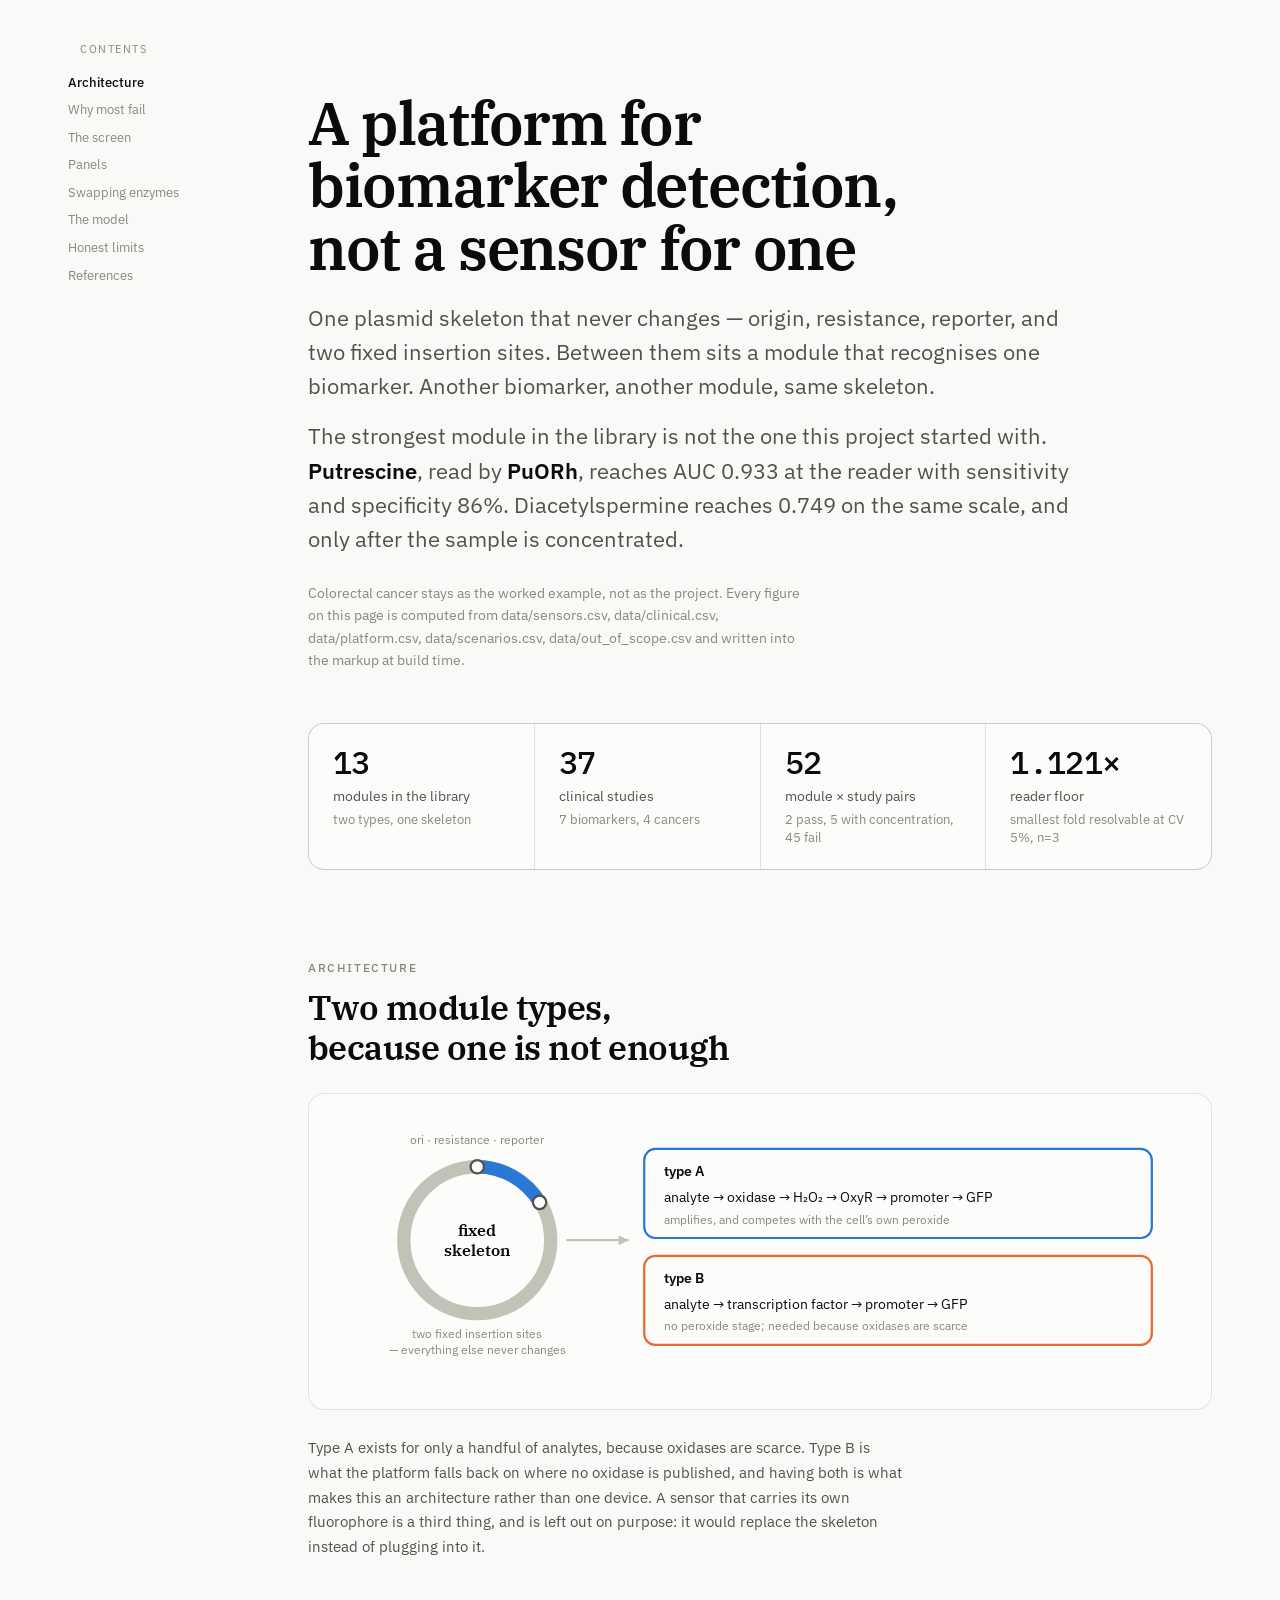
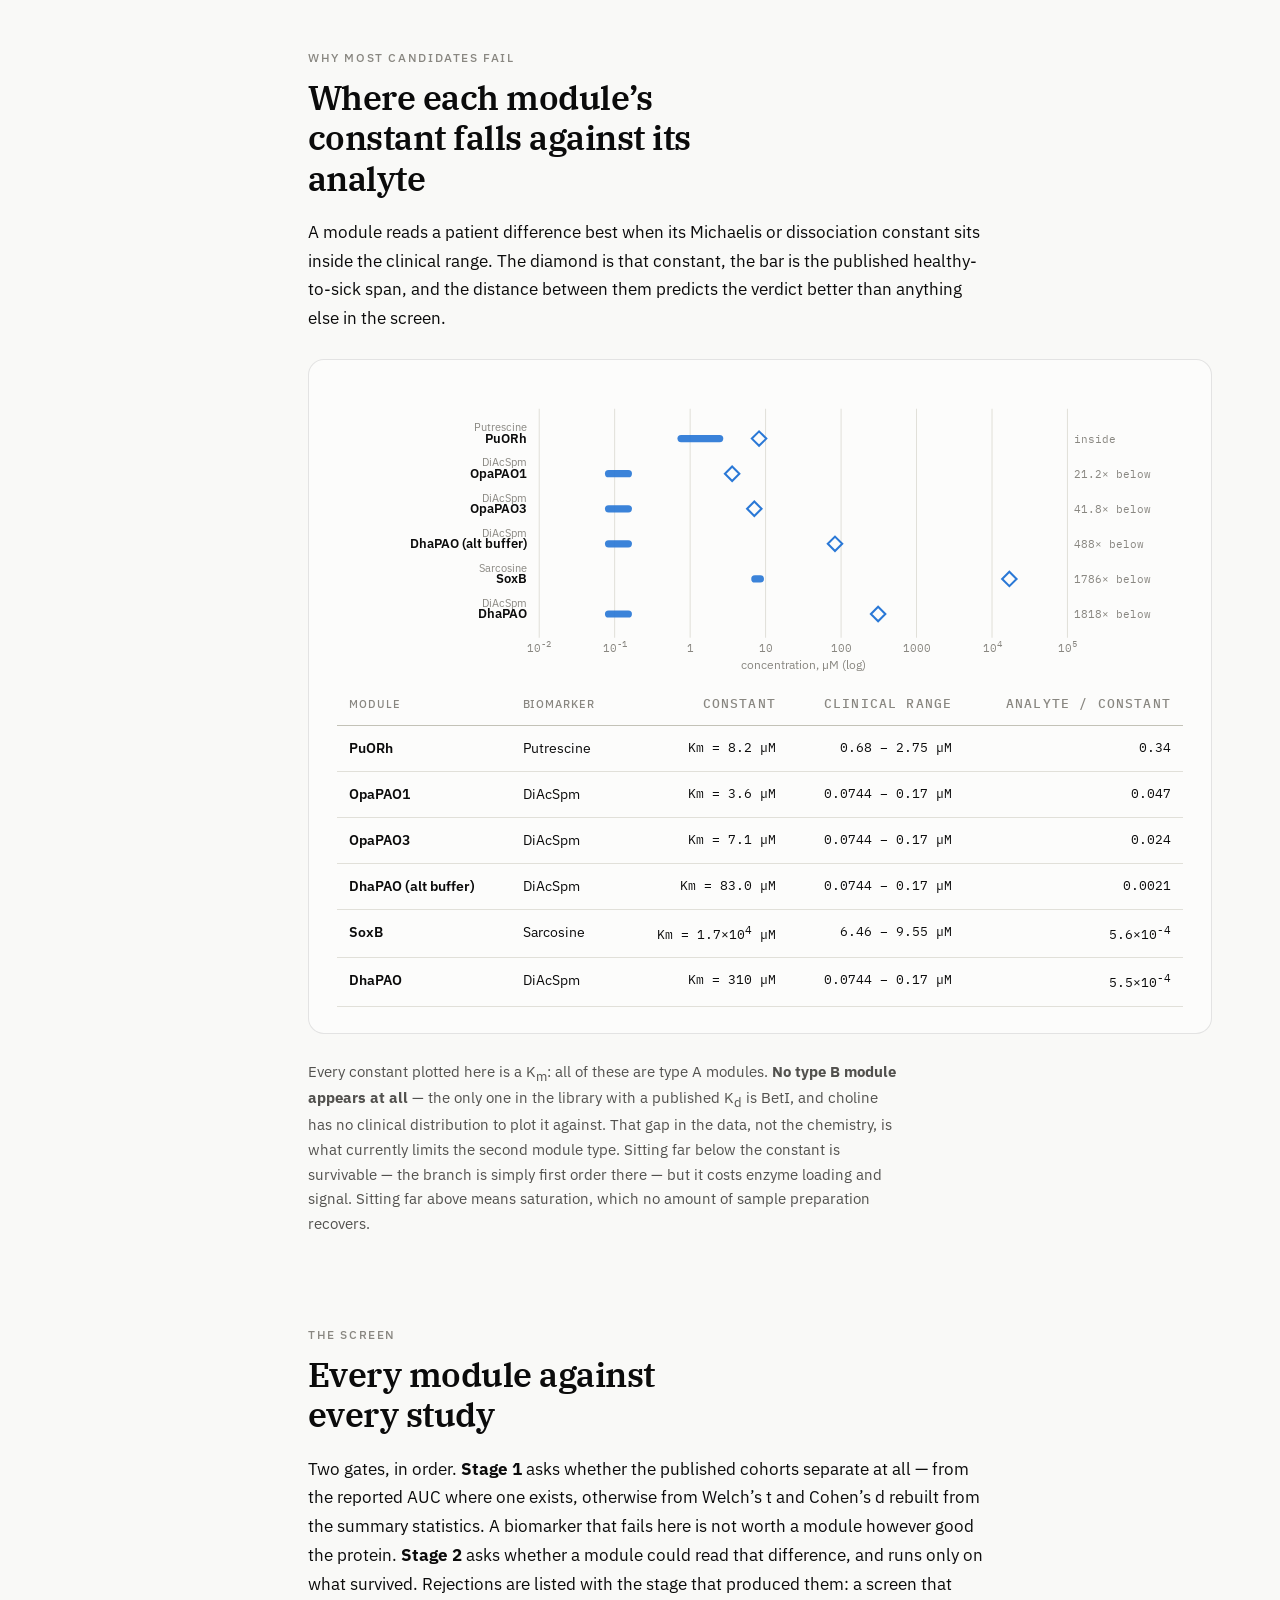
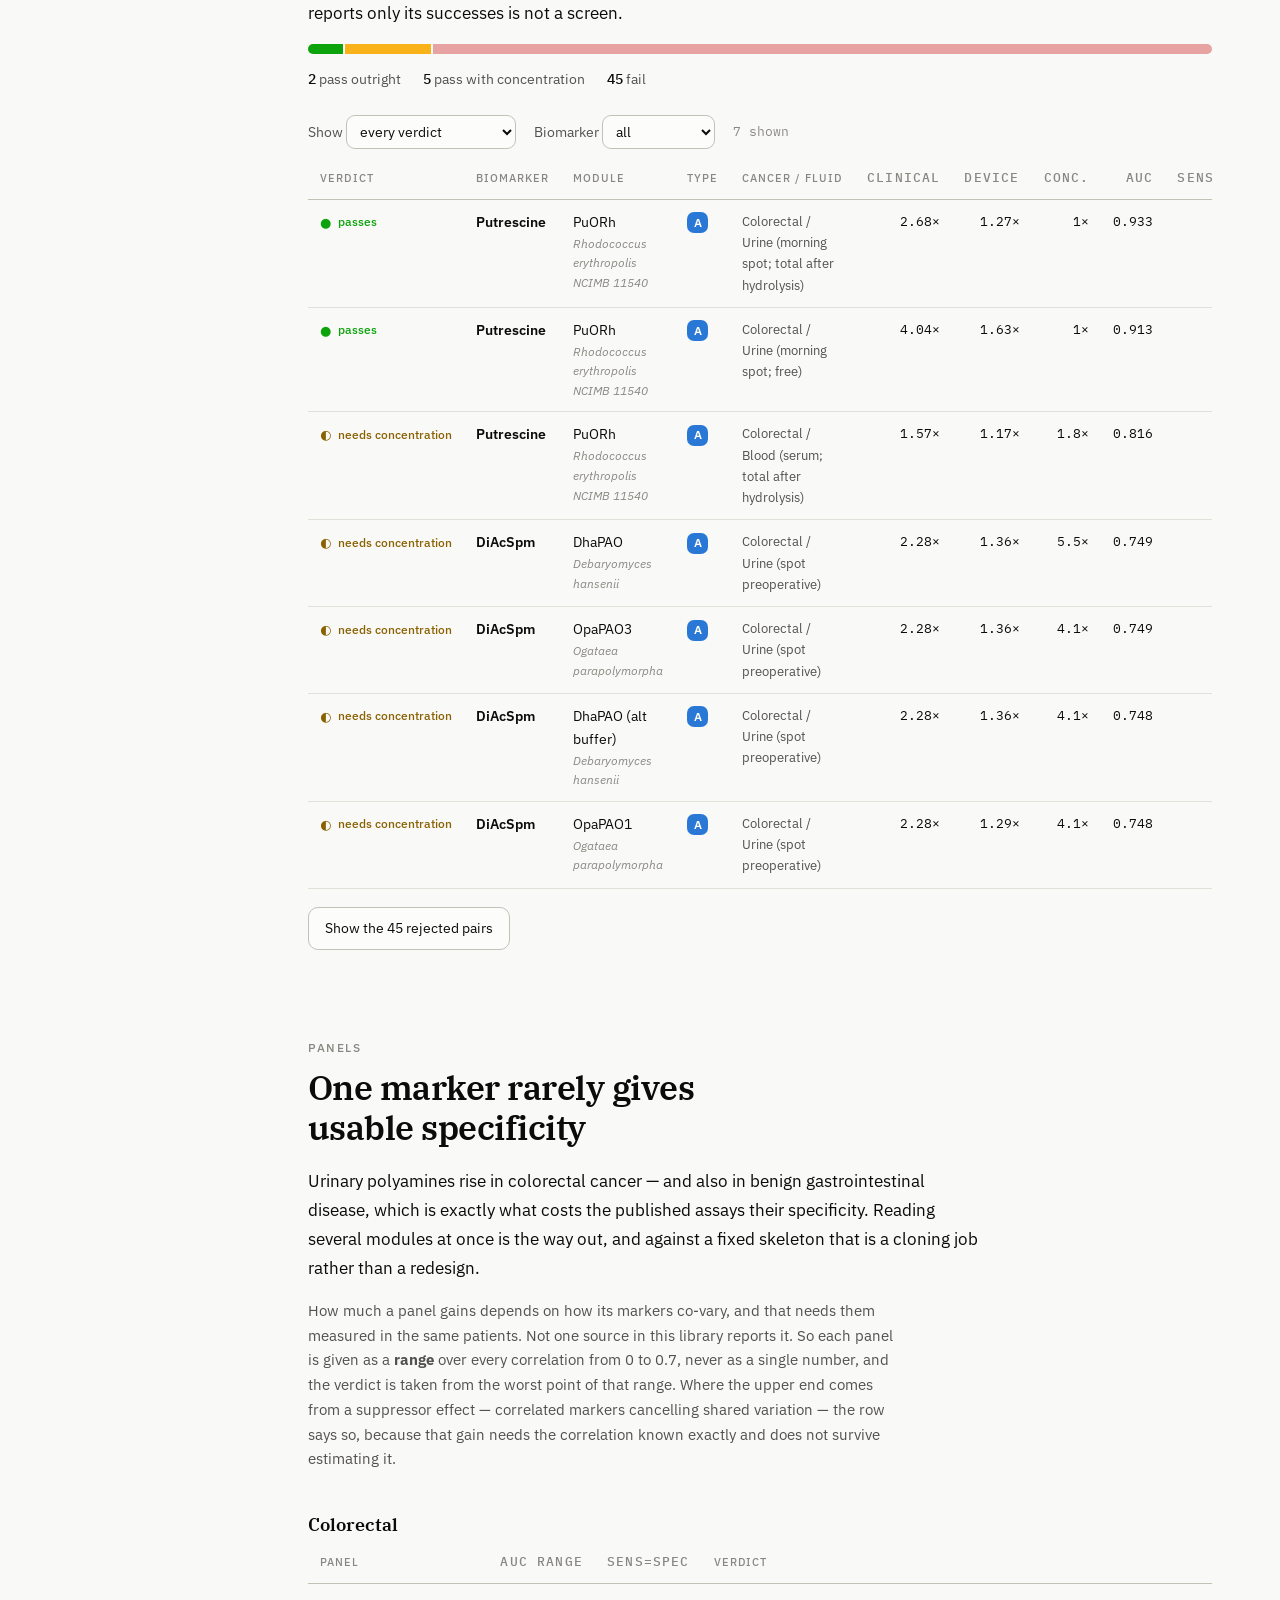
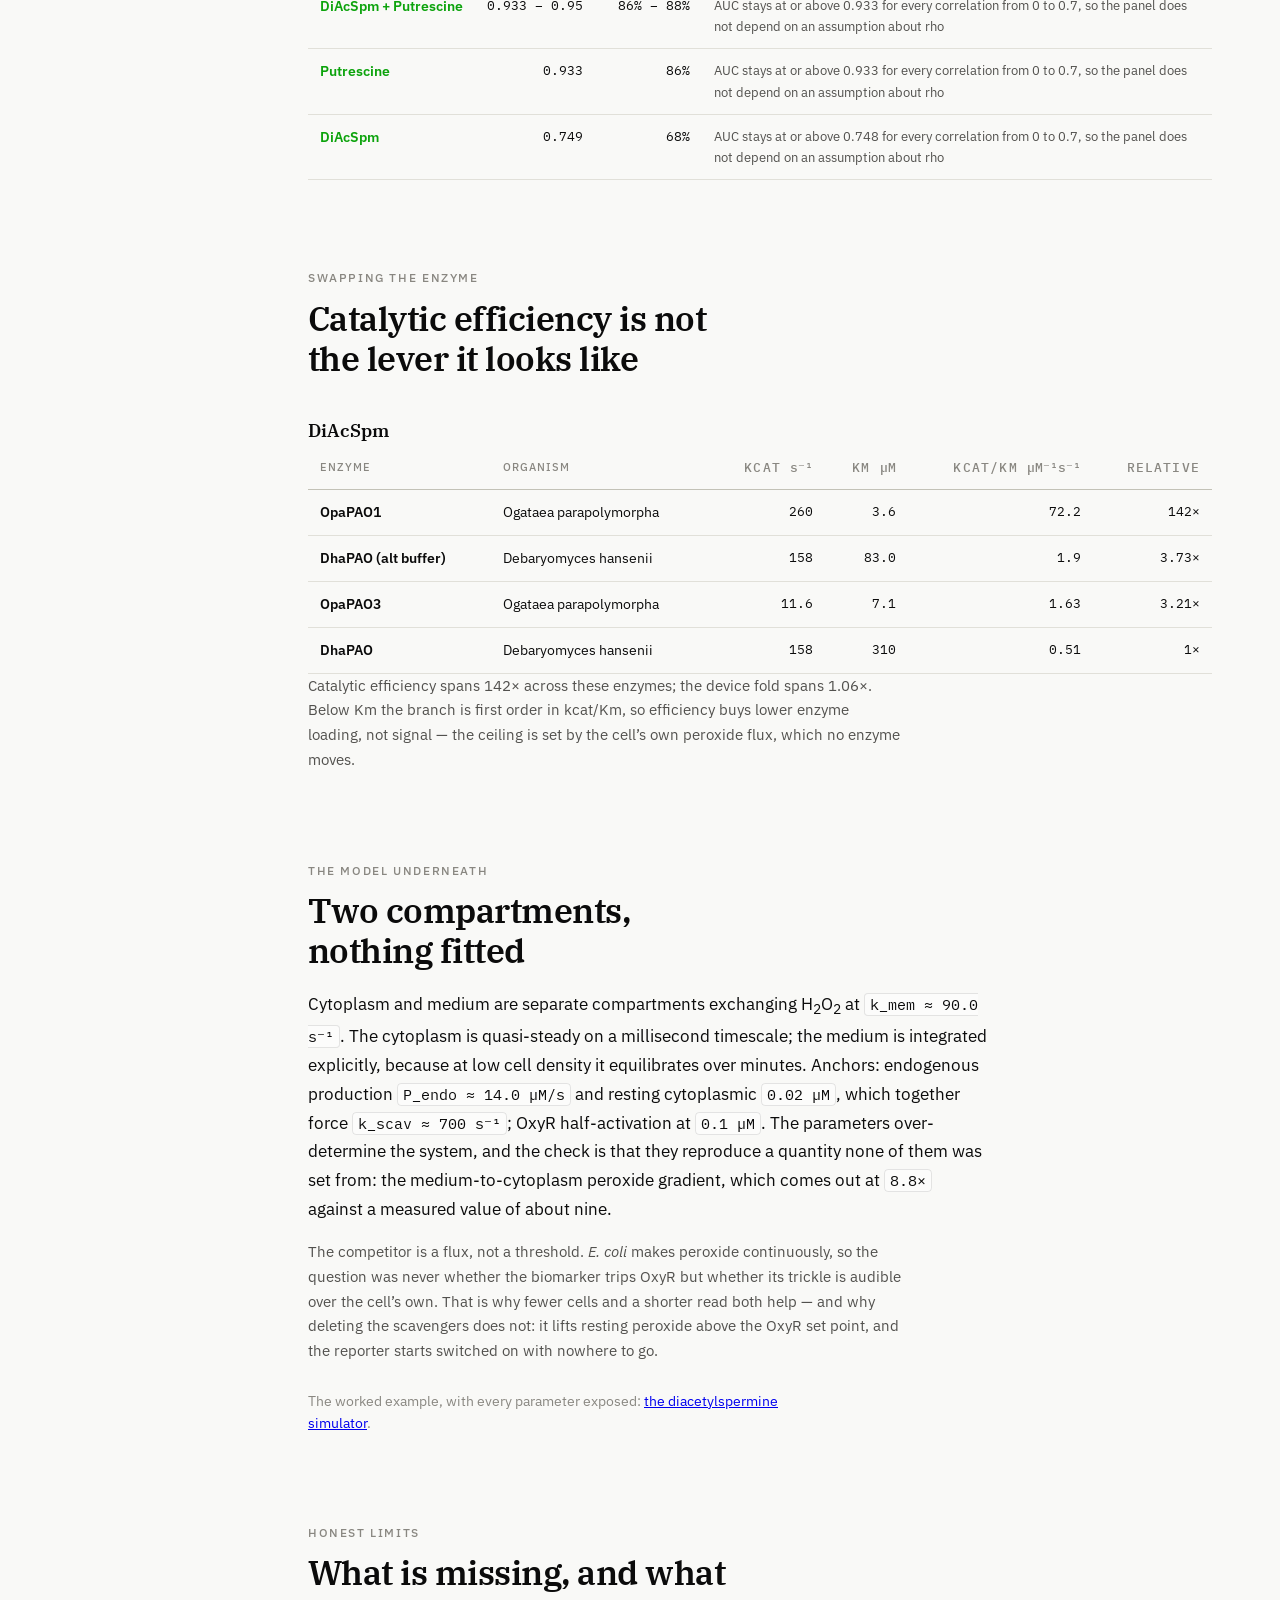
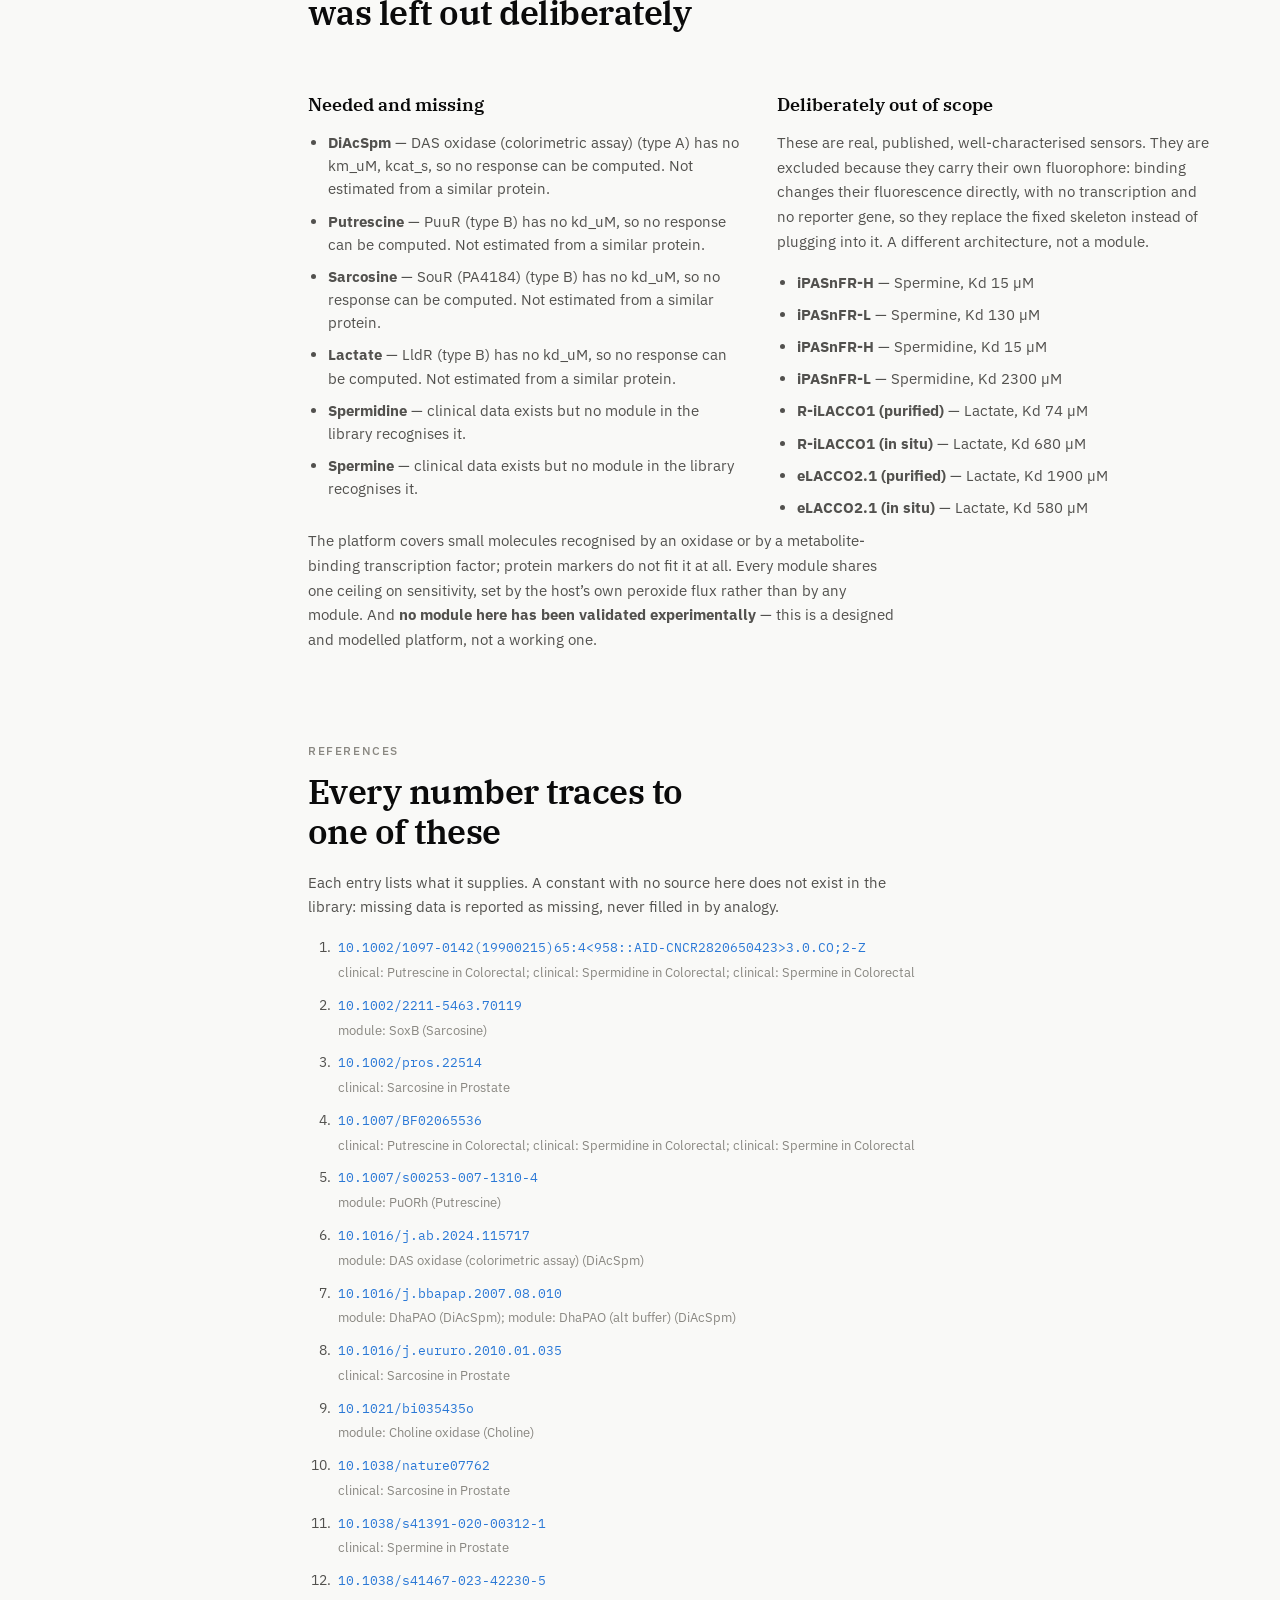
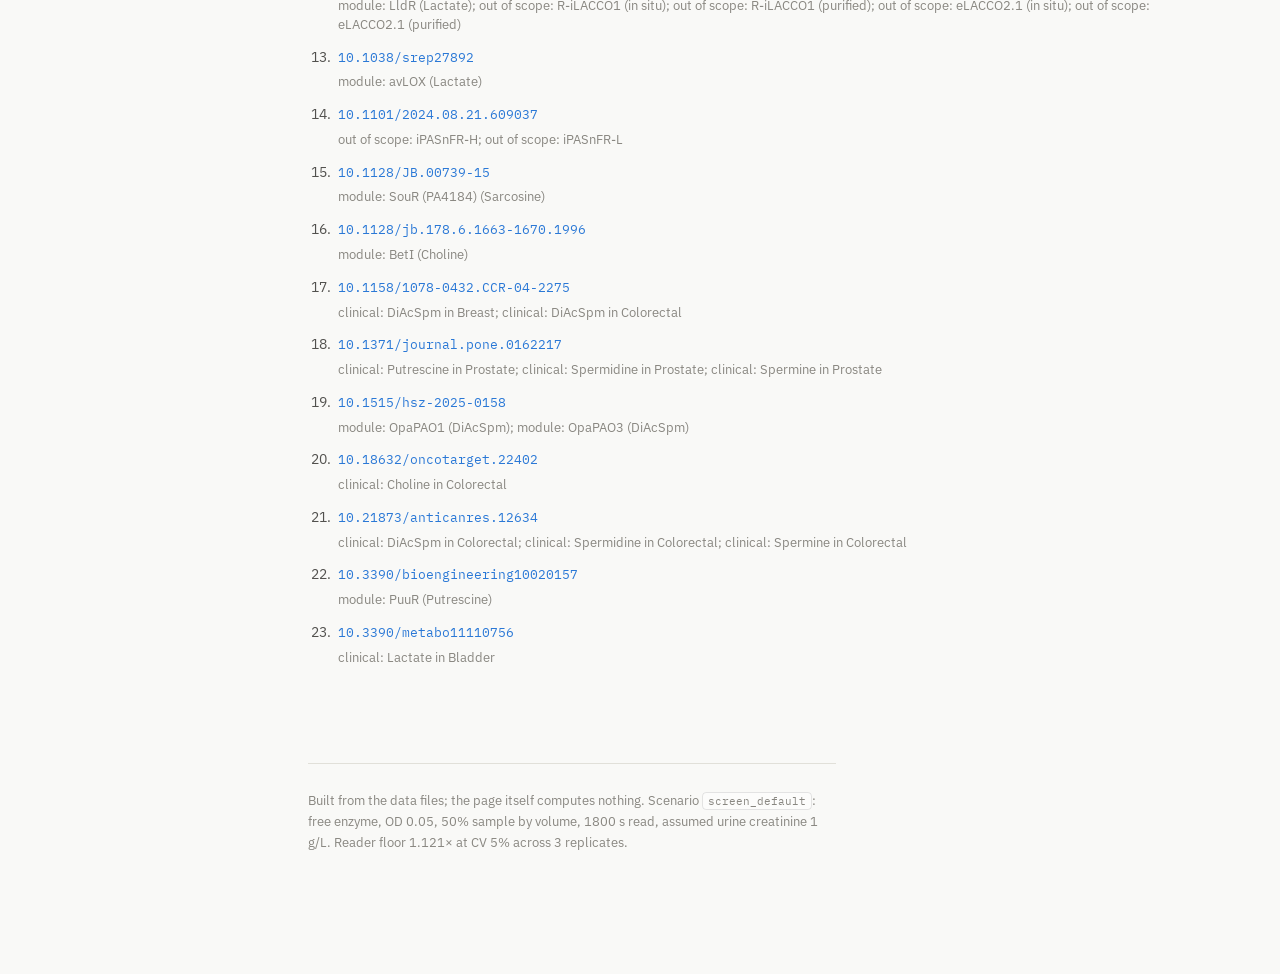
==== index.html @ 40f1d955 "Editorial redesign: contents rail, folded rejections, Plex throughout The page was 15000px tall and " ====
<!DOCTYPE html>
<html lang="en">
<head>
<meta charset="utf-8">
<meta name="viewport" content="width=device-width, initial-scale=1">
<title>Biosensor module platform</title>
<meta name="description" content="A fixed plasmid skeleton, interchangeable recognition modules, and a model that decides which module is worth building. Screens a library of biomarkers against published clinical distributions and measured enzyme kinetics.">
<meta name="color-scheme" content="light dark">
<link rel="icon" href="data:image/svg+xml,<svg xmlns='http://www.w3.org/2000/svg' viewBox='0 0 100 100'><text y='.9em' font-size='90'>&#129516;</text></svg>">
<link rel="preconnect" href="https://fonts.googleapis.com">
<link rel="preconnect" href="https://fonts.gstatic.com" crossorigin>
<link rel="stylesheet" href="https://fonts.googleapis.com/css2?family=IBM+Plex+Mono:wght@400;500&family=IBM+Plex+Sans:wght@400;500;600&family=IBM+Plex+Serif:wght@500;600&display=swap">
<style>:root{
  --sans: "IBM Plex Sans", system-ui, -apple-system, "Segoe UI", sans-serif;
  --serif: "IBM Plex Serif", Georgia, "Times New Roman", serif;
  --mono: "IBM Plex Mono", ui-monospace, "SF Mono", Menlo, monospace;
  --surface-1: #fcfcfb;
  --plane: #f9f9f7;
  --ink-1: #0b0b0b;
  --ink-2: #52514e;
  --ink-3: #898781;
  --grid: #e1e0d9;
  --axis: #c3c2b7;
  --ring: rgba(11,11,11,.10);
  --series-a: #2a78d6;
  --series-b: #eb6834;
  --good: #0ca30c;
  --warning: #fab219;
  --critical: #d03b3b;
}
@media (prefers-color-scheme:dark){:root:not([data-theme="light"]){
  --surface-1: #1a1a19;
  --plane: #0d0d0d;
  --ink-1: #ffffff;
  --ink-2: #c3c2b7;
  --ink-3: #898781;
  --grid: #2c2c2a;
  --axis: #383835;
  --ring: rgba(255,255,255,.10);
  --series-a: #3987e5;
  --series-b: #d95926;
  --good: #0ca30c;
  --warning: #fab219;
  --critical: #d03b3b;
}}
:root[data-theme="dark"]{
  --surface-1: #1a1a19;
  --plane: #0d0d0d;
  --ink-1: #ffffff;
  --ink-2: #c3c2b7;
  --ink-3: #898781;
  --grid: #2c2c2a;
  --axis: #383835;
  --ring: rgba(255,255,255,.10);
  --series-a: #3987e5;
  --series-b: #d95926;
  --good: #0ca30c;
  --warning: #fab219;
  --critical: #d03b3b;
}

*{box-sizing:border-box}
html{color-scheme:light dark;scroll-behavior:smooth}
body{margin:0;background:var(--plane);color:var(--ink-1);
     font:17px/1.7 var(--sans);-webkit-text-size-adjust:100%}
.shell{max-width:1200px;margin:0 auto;padding:0 28px 120px;
       display:grid;grid-template-columns:184px minmax(0,1fr);gap:0 56px}

.rail{grid-column:1;position:sticky;top:0;align-self:start;
      padding:40px 0;max-height:100vh;overflow-y:auto}
.rail ol{list-style:none;margin:0;padding:0}
.rail a{display:block;padding:5px 0 5px 12px;margin-left:-14px;
        color:var(--ink-3);text-decoration:none;font-size:13px;line-height:1.35;
        border-left:2px solid transparent;transition:color .15s,border-color .15s}
.rail a:hover{color:var(--ink-1)}
.rail a.on{color:var(--ink-1);border-left-color:var(--series-a);font-weight:500}
.railhead{font-size:11px;letter-spacing:.14em;text-transform:uppercase;
          color:var(--ink-3);padding-left:12px;margin:0 0 10px}
.col{grid-column:2;min-width:0}
.prose{max-width:68ch}

header{padding:92px 0 8px}
h1{font-family:var(--serif);font-weight:600;font-size:clamp(38px,5.6vw,60px);
   line-height:1.04;margin:0 0 22px;letter-spacing:-.022em;max-width:17ch}
.lede{font-size:clamp(19px,2.1vw,22px);line-height:1.55;color:var(--ink-2);
      margin:0 0 16px;max-width:60ch}
.lede b{color:var(--ink-1);font-weight:600}
.sub{color:var(--ink-3);font-size:14px;line-height:1.6;margin:26px 0 0;max-width:62ch}
section{margin:88px 0 0;scroll-margin-top:28px}
h2{font-size:11.5px;letter-spacing:.14em;text-transform:uppercase;
   color:var(--ink-3);margin:0 0 10px;font-weight:500}
.h2sub{font-family:var(--serif);font-weight:600;font-size:clamp(25px,3.1vw,34px);
       line-height:1.18;margin:0 0 20px;letter-spacing:-.015em;max-width:22ch}
h3{font-family:var(--serif);font-weight:600;font-size:18px;margin:38px 0 10px}
/* Prose keeps a readable measure; figures, tables and cards do not inherit it
   and run the full column. Without this the body text ran about 990px at 17px,
   which is roughly 110 characters a line - far past where the eye loses the
   return sweep. */
p{margin:0 0 16px}
section>p,header>p{max-width:68ch}
.aside{color:var(--ink-2);font-size:15px;line-height:1.65;max-width:66ch}
.empty{color:var(--ink-3);font-style:italic}
code{font-family:var(--mono);font-size:.86em;background:var(--surface-1);
     border:1px solid var(--ring);border-radius:4px;padding:1px 5px}
.card{background:var(--surface-1);border:1px solid var(--ring);border-radius:16px;
      padding:26px 28px;margin:26px 0}
.figure{margin:30px 0}

.tiles{display:grid;grid-template-columns:repeat(auto-fit,minmax(176px,1fr));
       gap:1px;margin:44px 0 0;background:var(--ring);
       border:1px solid var(--ring);border-radius:16px;overflow:hidden}
.tile{background:var(--surface-1);padding:22px 24px}
.tile-v{font-family:var(--mono);font-size:32px;line-height:1;font-weight:500;
        letter-spacing:-.02em}
.tile-k{font-size:13.5px;color:var(--ink-2);margin-top:9px;line-height:1.4}
.tile-s{font-size:12.5px;color:var(--ink-3);margin-top:4px;line-height:1.45}

.lightbar{display:flex;height:10px;border-radius:5px;overflow:hidden;
          margin:6px 0 14px;gap:2px}
.lightbar span{display:block}
.lightbar .green{background:var(--good)}
.lightbar .yellow{background:var(--warning)}
.lightbar .red{background:var(--critical);opacity:.45}
.lightkey{display:flex;gap:22px;flex-wrap:wrap;font-size:13.5px;
          color:var(--ink-2);margin:0 0 24px}
.lightkey i{font-style:normal;font-family:var(--mono);color:var(--ink-1);
            font-weight:500}

svg.chart,svg.arch{width:100%;height:auto;display:block}
.grid{stroke:var(--grid);stroke-width:1}
.tick,.axis-title,.rowsub,.rownote,.ps,.ms{fill:var(--ink-3);font-size:11px;
      font-family:var(--sans)}
.tick,.rownote{font-family:var(--mono)}
.axis-title{font-size:12px;font-family:var(--sans)}
.rowlab,.mt{fill:var(--ink-1);font-size:13px;font-weight:600;font-family:var(--sans)}
.mb{fill:var(--ink-1);font-size:13px;font-family:var(--sans)}
.pl{fill:var(--ink-1);font-size:14px;font-weight:600;font-family:var(--serif)}
.range{opacity:.92}
.figscroll{overflow-x:auto;overscroll-behavior-x:contain}
.figscroll svg.chart{min-width:660px}
.figscroll svg.arch{min-width:600px}
.figscroll::-webkit-scrollbar{height:8px}
.figscroll::-webkit-scrollbar-thumb{background:var(--axis);border-radius:4px}
.swipe{display:none;color:var(--ink-3);font-size:12.5px;margin:10px 0 0}
@media (max-width:700px){.swipe{display:block}}

table{border-collapse:collapse;width:100%;font-size:13.5px}
th{text-align:left;font-weight:500;color:var(--ink-3);font-size:11px;
   letter-spacing:.09em;text-transform:uppercase;padding:0 12px 10px;
   border-bottom:1px solid var(--axis);white-space:nowrap}
th .u{text-transform:none;letter-spacing:0}
td{padding:11px 12px;border-bottom:1px solid var(--grid);vertical-align:top}
td.n,th.n{text-align:right;font-family:var(--mono);font-variant-numeric:tabular-nums;
          white-space:nowrap;font-size:13px}
td.bm{font-weight:600;white-space:nowrap}
td.ctx{color:var(--ink-2);font-size:12.5px}
td.why{color:var(--ink-2);font-size:12.5px;min-width:24ch}
.org{color:var(--ink-3);font-size:11.5px;font-style:italic}
tr.hid{display:none}
table.posdata{margin-top:18px;min-width:560px}
table.panels{min-width:620px}
table.enz{min-width:600px}

.chip{display:inline-flex;align-items:center;gap:7px;white-space:nowrap;
      font-size:12px;font-weight:500}
.chip .dot{font-size:13px;line-height:1}
.chip.green{color:var(--good)}
.chip.yellow{color:#8a6100}
.chip.red{color:var(--critical)}
.tt{display:inline-grid;place-items:center;width:21px;height:21px;border-radius:7px;
    font-size:11.5px;font-weight:600;color:#fff;font-family:var(--sans)}
.tt.A{background:var(--series-a)}
.tt.B{background:var(--series-b)}
tr.v-holds td.bm{color:var(--good)}
tr.v-fails td.bm{color:var(--critical)}

.filters{display:flex;gap:18px;align-items:center;flex-wrap:wrap;margin:0 0 18px;
         font-size:13.5px;color:var(--ink-2)}
select{font:inherit;font-size:13.5px;padding:6px 9px;border-radius:9px;
       border:1px solid var(--axis);background:var(--surface-1);color:var(--ink-1)}
.count{color:var(--ink-3);font-size:12.5px;font-family:var(--mono)}
[data-js-only]{display:none}
.more{margin:18px 0 0;font:inherit;font-size:13.5px;padding:9px 16px;
      border-radius:10px;border:1px solid var(--axis);background:var(--surface-1);
      color:var(--ink-1);cursor:pointer}
.more:hover{border-color:var(--ink-3)}

.cols{display:grid;grid-template-columns:1fr 1fr;gap:34px}
ul.gap{padding-left:20px;margin:10px 0;font-size:14.5px;color:var(--ink-2);
       line-height:1.6}
ul.gap li{margin:9px 0}
ol.refs{padding-left:26px;font-size:14px;color:var(--ink-2)}
ol.refs li{margin:12px 0;padding-left:4px}
ol.refs a{color:var(--series-a);text-decoration:none;font-family:var(--mono);
          font-size:13px;word-break:break-word}
ol.refs a:hover{text-decoration:underline}
.use{display:block;color:var(--ink-3);font-size:12.5px;margin-top:3px;line-height:1.5}
footer{margin:96px 0 0;padding-top:26px;border-top:1px solid var(--grid);
       color:var(--ink-3);font-size:13px;line-height:1.65;max-width:66ch}
footer a{color:var(--series-a)}

@media (max-width:980px){
  .shell{grid-template-columns:1fr;gap:0;padding:0 20px 90px}
  .rail{position:static;max-height:none;padding:22px 0 0;
        border-bottom:1px solid var(--grid)}
  .rail ol{display:flex;gap:18px;overflow-x:auto;padding-bottom:12px}
  .rail a{border-left:none;padding-left:0;margin-left:0;white-space:nowrap}
  .rail a.on{border-left:none;color:var(--series-a)}
  .railhead{display:none}
  .col{grid-column:1}
  header{padding:40px 0 4px}
  section{margin:64px 0 0}
  .cols{grid-template-columns:1fr;gap:26px}
}
</style>
</head>
<body>
<div class="shell">
<nav class="rail" aria-label="Contents"><p class="railhead">Contents</p><ol><li><a href="#architecture" data-sec="architecture">Architecture</a></li><li><a href="#positioning" data-sec="positioning">Why most fail</a></li><li><a href="#library" data-sec="library">The screen</a></li><li><a href="#panels" data-sec="panels">Panels</a></li><li><a href="#enzymes" data-sec="enzymes">Swapping enzymes</a></li><li><a href="#model" data-sec="model">The model</a></li><li><a href="#gaps" data-sec="gaps">Honest limits</a></li><li><a href="#references" data-sec="references">References</a></li></ol></nav>
<main class="col">
<header>
<h1>A platform for biomarker detection,<br>not a sensor for one</h1>
<p class='lede'>One plasmid skeleton that never changes &mdash; origin, resistance, reporter, and two fixed insertion sites. Between them sits a module that recognises one biomarker. Another biomarker, another module, same skeleton.</p>
<p class='lede'>The strongest module in the library is not the one this project started with. <b>Putrescine</b>, read by <b>PuORh</b>, reaches AUC 0.933 at the reader with sensitivity and specificity 86%. Diacetylspermine reaches 0.749 on the same scale, and only after the sample is concentrated.</p>
<p class='sub'>Colorectal cancer stays as the worked example, not as the project. Every figure on this page is computed from data/sensors.csv, data/clinical.csv, data/platform.csv, data/scenarios.csv, data/out_of_scope.csv and written into the markup at build time.</p>
</header><div class="tiles">
<div class="tile"><div class="tile-v">13</div><div class="tile-k">modules in the library</div><div class="tile-s">two types, one skeleton</div></div>
<div class="tile"><div class="tile-v">37</div><div class="tile-k">clinical studies</div><div class="tile-s">7 biomarkers, 4 cancers</div></div>
<div class="tile"><div class="tile-v">52</div><div class="tile-k">module × study pairs</div><div class="tile-s">2 pass, 5 with concentration, 45 fail</div></div>
<div class="tile"><div class="tile-v">1.121×</div><div class="tile-k">reader floor</div><div class="tile-s">smallest fold resolvable at CV 5%, n=3</div></div>
</div><section id='architecture'>
<h2>Architecture</h2>
<p class='h2sub'>Two module types, because one is not enough</p>
<div class='card'>
<div class="figscroll">
<svg class="arch" viewBox="0 0 760 236" role="img"
     aria-label="A fixed plasmid skeleton with two insertion sites; a module of
                 either type sits between them and hands its signal to the
                 skeleton's reporter.">
  <circle cx="126" cy="108" r="66" fill="none" stroke="var(--axis)" stroke-width="12"/>
  <path d="M126 42 A66 66 0 0 1 182 74" fill="none" stroke="var(--series-a)"
        stroke-width="12" stroke-linecap="round"/>
  <text class="pl" x="126" y="104" text-anchor="middle">fixed</text>
  <text class="pl" x="126" y="122" text-anchor="middle">skeleton</text>
  <text class="ps" x="126" y="22" text-anchor="middle">ori · resistance · reporter</text>
  <circle cx="126" cy="42" r="6" fill="var(--surface-1)" stroke="var(--ink-2)" stroke-width="2"/>
  <circle cx="182" cy="74" r="6" fill="var(--surface-1)" stroke="var(--ink-2)" stroke-width="2"/>
  <text class="ps" x="126" y="196" text-anchor="middle">two fixed insertion sites</text>
  <text class="ps" x="126" y="210" text-anchor="middle">— everything else never changes</text>

  <line x1="206" y1="108" x2="262" y2="108" stroke="var(--axis)" stroke-width="2"/>
  <path d="M262 108 l-9 -4.5 v9 z" fill="var(--axis)"/>

  <rect x="276" y="26" width="456" height="80" rx="10" fill="none"
        stroke="var(--series-a)" stroke-width="2"/>
  <text class="mt" x="294" y="50" fill="var(--series-a)">type A</text>
  <text class="mb" x="294" y="74">analyte → oxidase → H₂O₂ → OxyR → promoter → GFP</text>
  <text class="ms" x="294" y="93">amplifies, and competes with the cell’s own peroxide</text>

  <rect x="276" y="122" width="456" height="80" rx="10" fill="none"
        stroke="var(--series-b)" stroke-width="2"/>
  <text class="mt" x="294" y="146" fill="var(--series-b)">type B</text>
  <text class="mb" x="294" y="170">analyte → transcription factor → promoter → GFP</text>
  <text class="ms" x="294" y="189">no peroxide stage; needed because oxidases are scarce</text>
</svg>
</div>
</div>
<p class='aside'>Type A exists for only a handful of analytes, because oxidases are scarce. Type B is what the platform falls back on where no oxidase is published, and having both is what makes this an architecture rather than one device. A sensor that carries its own fluorophore is a third thing, and is left out on purpose: it would replace the skeleton instead of plugging into it.</p>
</section><section id='positioning'>
<h2>Why most candidates fail</h2>
<p class='h2sub'>Where each module&rsquo;s constant falls against its analyte</p>
<p>A module reads a patient difference best when its Michaelis or dissociation constant sits inside the clinical range. The diamond is that constant, the bar is the published healthy-to-sick span, and the distance between them predicts the verdict better than anything else in the screen.</p>
<div class='card'><div class="figscroll"><svg class="chart" viewBox="0 0 820 280" role="img" aria-label="Module constant against clinical range, logarithmic axis">
<line class="grid" x1="196.0" y1="22" x2="196.0" y2="244"/>
<text class="tick" x="196.0" y="258" text-anchor="middle">10<tspan dy='-5' font-size='9'>-2</tspan></text>
<line class="grid" x1="269.1" y1="22" x2="269.1" y2="244"/>
<text class="tick" x="269.1" y="258" text-anchor="middle">10<tspan dy='-5' font-size='9'>-1</tspan></text>
<line class="grid" x1="342.3" y1="22" x2="342.3" y2="244"/>
<text class="tick" x="342.3" y="258" text-anchor="middle">1</text>
<line class="grid" x1="415.4" y1="22" x2="415.4" y2="244"/>
<text class="tick" x="415.4" y="258" text-anchor="middle">10</text>
<line class="grid" x1="488.6" y1="22" x2="488.6" y2="244"/>
<text class="tick" x="488.6" y="258" text-anchor="middle">100</text>
<line class="grid" x1="561.7" y1="22" x2="561.7" y2="244"/>
<text class="tick" x="561.7" y="258" text-anchor="middle">1000</text>
<line class="grid" x1="634.9" y1="22" x2="634.9" y2="244"/>
<text class="tick" x="634.9" y="258" text-anchor="middle">10<tspan dy='-5' font-size='9'>4</tspan></text>
<line class="grid" x1="708.0" y1="22" x2="708.0" y2="244"/>
<text class="tick" x="708.0" y="258" text-anchor="middle">10<tspan dy='-5' font-size='9'>5</tspan></text>
<text class="axis-title" x="452.0" y="274" text-anchor="middle">concentration, µM (log)</text>
<text class="rowlab" x="184" y="55.0" text-anchor="end">PuORh</text>
<text class="rowsub" x="184" y="44.0" text-anchor="end">Putrescine</text>
<rect class="range" x="330.0" y="47.5" width="44.4" height="7" rx="3.5" fill="var(--series-a)"><title>Putrescine: clinical 0.68 to 2.75 µM</title></rect>
<g class="anchor" transform="translate(409.1,51.0)"><path d="M0,-7 L7,0 L0,7 L-7,0 Z" fill="var(--surface-1)" stroke="var(--series-a)" stroke-width="2"/><title>Km = 8.2 µM</title></g>
<text class="rownote" x="714" y="55.0">inside</text>
<text class="rowlab" x="184" y="89.0" text-anchor="end">OpaPAO1</text>
<text class="rowsub" x="184" y="78.0" text-anchor="end">DiAcSpm</text>
<rect class="range" x="259.7" y="81.5" width="26.2" height="7" rx="3.5" fill="var(--series-a)"><title>DiAcSpm: clinical 0.0744 to 0.17 µM</title></rect>
<g class="anchor" transform="translate(383.0,85.0)"><path d="M0,-7 L7,0 L0,7 L-7,0 Z" fill="var(--surface-1)" stroke="var(--series-a)" stroke-width="2"/><title>Km = 3.6 µM</title></g>
<text class="rownote" x="714" y="89.0">21.2× below</text>
<text class="rowlab" x="184" y="123.0" text-anchor="end">OpaPAO3</text>
<text class="rowsub" x="184" y="112.0" text-anchor="end">DiAcSpm</text>
<rect class="range" x="259.7" y="115.5" width="26.2" height="7" rx="3.5" fill="var(--series-a)"><title>DiAcSpm: clinical 0.0744 to 0.17 µM</title></rect>
<g class="anchor" transform="translate(404.5,119.0)"><path d="M0,-7 L7,0 L0,7 L-7,0 Z" fill="var(--surface-1)" stroke="var(--series-a)" stroke-width="2"/><title>Km = 7.1 µM</title></g>
<text class="rownote" x="714" y="123.0">41.8× below</text>
<text class="rowlab" x="184" y="157.0" text-anchor="end">DhaPAO (alt buffer)</text>
<text class="rowsub" x="184" y="146.0" text-anchor="end">DiAcSpm</text>
<rect class="range" x="259.7" y="149.5" width="26.2" height="7" rx="3.5" fill="var(--series-a)"><title>DiAcSpm: clinical 0.0744 to 0.17 µM</title></rect>
<g class="anchor" transform="translate(482.7,153.0)"><path d="M0,-7 L7,0 L0,7 L-7,0 Z" fill="var(--surface-1)" stroke="var(--series-a)" stroke-width="2"/><title>Km = 83.0 µM</title></g>
<text class="rownote" x="714" y="157.0">488× below</text>
<text class="rowlab" x="184" y="191.0" text-anchor="end">SoxB</text>
<text class="rowsub" x="184" y="180.0" text-anchor="end">Sarcosine</text>
<rect class="range" x="401.5" y="183.5" width="12.4" height="7" rx="3.5" fill="var(--series-a)"><title>Sarcosine: clinical 6.46 to 9.55 µM</title></rect>
<g class="anchor" transform="translate(651.7,187.0)"><path d="M0,-7 L7,0 L0,7 L-7,0 Z" fill="var(--surface-1)" stroke="var(--series-a)" stroke-width="2"/><title>Km = 1.7×10<sup>4</sup> µM</title></g>
<text class="rownote" x="714" y="191.0">1786× below</text>
<text class="rowlab" x="184" y="225.0" text-anchor="end">DhaPAO</text>
<text class="rowsub" x="184" y="214.0" text-anchor="end">DiAcSpm</text>
<rect class="range" x="259.7" y="217.5" width="26.2" height="7" rx="3.5" fill="var(--series-a)"><title>DiAcSpm: clinical 0.0744 to 0.17 µM</title></rect>
<g class="anchor" transform="translate(524.5,221.0)"><path d="M0,-7 L7,0 L0,7 L-7,0 Z" fill="var(--surface-1)" stroke="var(--series-a)" stroke-width="2"/><title>Km = 310 µM</title></g>
<text class="rownote" x="714" y="225.0">1818× below</text>
</svg></div><p class="swipe">Swipe the chart sideways, or read the same numbers below.</p><div class="figscroll"><table class="posdata"><thead><tr><th>module</th><th>biomarker</th><th class="n">constant</th><th class="n">clinical range</th><th class="n">analyte / constant</th></tr></thead><tbody><tr><td class="bm">PuORh</td><td>Putrescine</td><td class="n">Km = 8.2 <span class="u">µM</span></td><td class="n">0.68 – 2.75 <span class="u">µM</span></td><td class="n">0.34</td></tr><tr><td class="bm">OpaPAO1</td><td>DiAcSpm</td><td class="n">Km = 3.6 <span class="u">µM</span></td><td class="n">0.0744 – 0.17 <span class="u">µM</span></td><td class="n">0.047</td></tr><tr><td class="bm">OpaPAO3</td><td>DiAcSpm</td><td class="n">Km = 7.1 <span class="u">µM</span></td><td class="n">0.0744 – 0.17 <span class="u">µM</span></td><td class="n">0.024</td></tr><tr><td class="bm">DhaPAO (alt buffer)</td><td>DiAcSpm</td><td class="n">Km = 83.0 <span class="u">µM</span></td><td class="n">0.0744 – 0.17 <span class="u">µM</span></td><td class="n">0.0021</td></tr><tr><td class="bm">SoxB</td><td>Sarcosine</td><td class="n">Km = 1.7×10<sup>4</sup> <span class="u">µM</span></td><td class="n">6.46 – 9.55 <span class="u">µM</span></td><td class="n">5.6×10<sup>-4</sup></td></tr><tr><td class="bm">DhaPAO</td><td>DiAcSpm</td><td class="n">Km = 310 <span class="u">µM</span></td><td class="n">0.0744 – 0.17 <span class="u">µM</span></td><td class="n">5.5×10<sup>-4</sup></td></tr></tbody></table></div></div>
<p class='aside'>Every constant plotted here is a K<sub>m</sub>: all of these are type A modules. <b>No type B module appears at all</b> &mdash; the only one in the library with a published K<sub>d</sub> is BetI, and choline has no clinical distribution to plot it against. That gap in the data, not the chemistry, is what currently limits the second module type. Sitting far below the constant is survivable &mdash; the branch is simply first order there &mdash; but it costs enzyme loading and signal. Sitting far above means saturation, which no amount of sample preparation recovers.</p>
</section><section id='library'>
<h2>The screen</h2>
<p class='h2sub'>Every module against every study</p>
<p>Two gates, in order. <b>Stage&nbsp;1</b> asks whether the published cohorts separate at all &mdash; from the reported AUC where one exists, otherwise from Welch&rsquo;s t and Cohen&rsquo;s d rebuilt from the summary statistics. A biomarker that fails here is not worth a module however good the protein. <b>Stage&nbsp;2</b> asks whether a module could read that difference, and runs only on what survived. Rejections are listed with the stage that produced them: a screen that reports only its successes is not a screen.</p>
<div class="lightbar" role="img" aria-label="2 pass, 5 with concentration, 45 fail"><span class="green" style="flex:2" title="2 pass outright"></span><span class="yellow" style="flex:5" title="5 pass with concentration"></span><span class="red" style="flex:45" title="45 fail"></span></div><div class="lightkey"><span><i>2</i> pass outright</span><span><i>5</i> pass with concentration</span><span><i>45</i> fail</span></div>
<div class="filters" data-js-only>
<label>Show <select id="f-light"><option value="">every verdict</option><option value="green">passes only</option><option value="yellow">needs concentration</option><option value="red">fails only</option></select></label>
<label>Biomarker <select id="f-bm"><option value="">all</option><option>Choline</option><option>DiAcSpm</option><option>Lactate</option><option>Putrescine</option><option>Sarcosine</option><option>Spermidine</option><option>Spermine</option></select></label>
<span class="count" id="f-count"></span></div>
<div class="figscroll"><table class="lib"><thead><tr><th>verdict</th><th>biomarker</th><th>module</th><th>type</th><th>cancer / fluid</th><th class="n">clinical</th><th class="n">device</th><th class="n">conc.</th><th class="n">AUC</th><th class="n">sens=spec</th><th>why</th></tr></thead><tbody>
<tr data-light="green" data-bm="Putrescine"><td><span class="chip green"><span class="dot" aria-hidden="true">●</span>passes</span></td><td class="bm">Putrescine</td><td>PuORh<div class="org">Rhodococcus erythropolis NCIMB 11540</div></td><td><span class="tt A">A</span></td><td class="ctx">Colorectal / Urine (morning spot; total after hydrolysis)</td><td class="n">2.68×</td><td class="n">1.27×</td><td class="n">1×</td><td class="n">0.933</td><td class="n">86%</td><td class="why">fold 1.273 at the scenario&#x27;s 1x concentration, above the 1.121 the reader resolves</td></tr>
<tr data-light="green" data-bm="Putrescine"><td><span class="chip green"><span class="dot" aria-hidden="true">●</span>passes</span></td><td class="bm">Putrescine</td><td>PuORh<div class="org">Rhodococcus erythropolis NCIMB 11540</div></td><td><span class="tt A">A</span></td><td class="ctx">Colorectal / Urine (morning spot; free)</td><td class="n">4.04×</td><td class="n">1.63×</td><td class="n">1×</td><td class="n">0.913</td><td class="n">83%</td><td class="why">fold 1.507 at the scenario&#x27;s 1x concentration, above the 1.121 the reader resolves</td></tr>
<tr data-light="yellow" data-bm="Putrescine"><td><span class="chip yellow"><span class="dot" aria-hidden="true">◐</span>needs concentration</span></td><td class="bm">Putrescine</td><td>PuORh<div class="org">Rhodococcus erythropolis NCIMB 11540</div></td><td><span class="tt A">A</span></td><td class="ctx">Colorectal / Blood (serum; total after hydrolysis)</td><td class="n">1.57×</td><td class="n">1.17×</td><td class="n">1.8×</td><td class="n">0.816</td><td class="n">74%</td><td class="why">needs the sample concentrated 1.764x to reach fold 1.121</td></tr>
<tr data-light="yellow" data-bm="DiAcSpm"><td><span class="chip yellow"><span class="dot" aria-hidden="true">◐</span>needs concentration</span></td><td class="bm">DiAcSpm</td><td>DhaPAO<div class="org">Debaryomyces hansenii</div></td><td><span class="tt A">A</span></td><td class="ctx">Colorectal / Urine (spot preoperative)</td><td class="n">2.28×</td><td class="n">1.36×</td><td class="n">5.5×</td><td class="n">0.749</td><td class="n">68%</td><td class="why">needs the sample concentrated 5.488x to reach fold 1.121</td></tr>
<tr data-light="yellow" data-bm="DiAcSpm"><td><span class="chip yellow"><span class="dot" aria-hidden="true">◐</span>needs concentration</span></td><td class="bm">DiAcSpm</td><td>OpaPAO3<div class="org">Ogataea parapolymorpha</div></td><td><span class="tt A">A</span></td><td class="ctx">Colorectal / Urine (spot preoperative)</td><td class="n">2.28×</td><td class="n">1.36×</td><td class="n">4.1×</td><td class="n">0.749</td><td class="n">68%</td><td class="why">needs the sample concentrated 4.132x to reach fold 1.121</td></tr>
<tr data-light="yellow" data-bm="DiAcSpm"><td><span class="chip yellow"><span class="dot" aria-hidden="true">◐</span>needs concentration</span></td><td class="bm">DiAcSpm</td><td>DhaPAO (alt buffer)<div class="org">Debaryomyces hansenii</div></td><td><span class="tt A">A</span></td><td class="ctx">Colorectal / Urine (spot preoperative)</td><td class="n">2.28×</td><td class="n">1.36×</td><td class="n">4.1×</td><td class="n">0.748</td><td class="n">68%</td><td class="why">needs the sample concentrated 4.132x to reach fold 1.121</td></tr>
<tr data-light="yellow" data-bm="DiAcSpm"><td><span class="chip yellow"><span class="dot" aria-hidden="true">◐</span>needs concentration</span></td><td class="bm">DiAcSpm</td><td>OpaPAO1<div class="org">Ogataea parapolymorpha</div></td><td><span class="tt A">A</span></td><td class="ctx">Colorectal / Urine (spot preoperative)</td><td class="n">2.28×</td><td class="n">1.29×</td><td class="n">4.1×</td><td class="n">0.748</td><td class="n">68%</td><td class="why">needs the sample concentrated 4.132x to reach fold 1.121</td></tr>
<tr data-light="red" data-bm="Choline"><td><span class="chip red"><span class="dot" aria-hidden="true">○</span>fails</span></td><td class="bm">Choline</td><td>BetI<div class="org">Escherichia coli K-12</div></td><td><span class="tt B">B</span></td><td class="ctx">Colorectal / Urine</td><td class="n">—</td><td class="n">—</td><td class="n">—</td><td class="n">—</td><td class="n">—</td><td class="why">clinical data insufficient: no reported AUC and the statistics cannot be rebuilt: no central values reported; no spread reported</td></tr>
<tr data-light="red" data-bm="Choline"><td><span class="chip red"><span class="dot" aria-hidden="true">○</span>fails</span></td><td class="bm">Choline</td><td>Choline oxidase<div class="org">Arthrobacter globiformis</div></td><td><span class="tt A">A</span></td><td class="ctx">Colorectal / Urine</td><td class="n">—</td><td class="n">—</td><td class="n">—</td><td class="n">—</td><td class="n">—</td><td class="why">clinical data insufficient: no reported AUC and the statistics cannot be rebuilt: no central values reported; no spread reported</td></tr>
<tr data-light="red" data-bm="DiAcSpm"><td><span class="chip red"><span class="dot" aria-hidden="true">○</span>fails</span></td><td class="bm">DiAcSpm</td><td>DAS oxidase (colorimetric assay)<div class="org"></div></td><td><span class="tt A">A</span></td><td class="ctx">Colorectal / Urine (morning spot)</td><td class="n">3.29×</td><td class="n">—</td><td class="n">—</td><td class="n">—</td><td class="n">—</td><td class="why">clinical data insufficient: no reported AUC and the sick SD reconstructed from its published range is 4.09, 9.0x its central value of 0.457, so this strictly positive quantity is strongly skewed and the normal approximation behind d and p does not hold</td></tr>
<tr data-light="red" data-bm="DiAcSpm"><td><span class="chip red"><span class="dot" aria-hidden="true">○</span>fails</span></td><td class="bm">DiAcSpm</td><td>DAS oxidase (colorimetric assay)<div class="org"></div></td><td><span class="tt A">A</span></td><td class="ctx">Breast / Urine (morning spot)</td><td class="n">2.04×</td><td class="n">—</td><td class="n">—</td><td class="n">—</td><td class="n">—</td><td class="why">clinical data insufficient: no reported AUC and the sick SD reconstructed from its published range is 1.06, 3.7x its central value of 0.283, so this strictly positive quantity is strongly skewed and the normal approximation behind d and p does not hold</td></tr>
<tr data-light="red" data-bm="DiAcSpm"><td><span class="chip red"><span class="dot" aria-hidden="true">○</span>fails</span></td><td class="bm">DiAcSpm</td><td>DAS oxidase (colorimetric assay)<div class="org"></div></td><td><span class="tt A">A</span></td><td class="ctx">Colorectal / Urine (spot preoperative)</td><td class="n">2.13×</td><td class="n">—</td><td class="n">—</td><td class="n">—</td><td class="n">—</td><td class="why">clinical data insufficient: no reported AUC and the statistics cannot be rebuilt: no spread reported</td></tr>
<tr data-light="red" data-bm="DiAcSpm"><td><span class="chip red"><span class="dot" aria-hidden="true">○</span>fails</span></td><td class="bm">DiAcSpm</td><td>DAS oxidase (colorimetric assay)<div class="org"></div></td><td><span class="tt A">A</span></td><td class="ctx">Colorectal / Urine (spot preoperative)</td><td class="n">2.28×</td><td class="n">—</td><td class="n">—</td><td class="n">—</td><td class="n">—</td><td class="why">no sensor data: km_uM, kcat_s not reported for DAS oxidase (colorimetric assay)</td></tr>
<tr data-light="red" data-bm="DiAcSpm"><td><span class="chip red"><span class="dot" aria-hidden="true">○</span>fails</span></td><td class="bm">DiAcSpm</td><td>DhaPAO<div class="org">Debaryomyces hansenii</div></td><td><span class="tt A">A</span></td><td class="ctx">Colorectal / Urine (morning spot)</td><td class="n">3.29×</td><td class="n">—</td><td class="n">—</td><td class="n">—</td><td class="n">—</td><td class="why">clinical data insufficient: no reported AUC and the sick SD reconstructed from its published range is 4.09, 9.0x its central value of 0.457, so this strictly positive quantity is strongly skewed and the normal approximation behind d and p does not hold</td></tr>
<tr data-light="red" data-bm="DiAcSpm"><td><span class="chip red"><span class="dot" aria-hidden="true">○</span>fails</span></td><td class="bm">DiAcSpm</td><td>DhaPAO<div class="org">Debaryomyces hansenii</div></td><td><span class="tt A">A</span></td><td class="ctx">Breast / Urine (morning spot)</td><td class="n">2.04×</td><td class="n">—</td><td class="n">—</td><td class="n">—</td><td class="n">—</td><td class="why">clinical data insufficient: no reported AUC and the sick SD reconstructed from its published range is 1.06, 3.7x its central value of 0.283, so this strictly positive quantity is strongly skewed and the normal approximation behind d and p does not hold</td></tr>
<tr data-light="red" data-bm="DiAcSpm"><td><span class="chip red"><span class="dot" aria-hidden="true">○</span>fails</span></td><td class="bm">DiAcSpm</td><td>DhaPAO<div class="org">Debaryomyces hansenii</div></td><td><span class="tt A">A</span></td><td class="ctx">Colorectal / Urine (spot preoperative)</td><td class="n">2.13×</td><td class="n">—</td><td class="n">—</td><td class="n">—</td><td class="n">—</td><td class="why">clinical data insufficient: no reported AUC and the statistics cannot be rebuilt: no spread reported</td></tr>
<tr data-light="red" data-bm="DiAcSpm"><td><span class="chip red"><span class="dot" aria-hidden="true">○</span>fails</span></td><td class="bm">DiAcSpm</td><td>DhaPAO (alt buffer)<div class="org">Debaryomyces hansenii</div></td><td><span class="tt A">A</span></td><td class="ctx">Colorectal / Urine (morning spot)</td><td class="n">3.29×</td><td class="n">—</td><td class="n">—</td><td class="n">—</td><td class="n">—</td><td class="why">clinical data insufficient: no reported AUC and the sick SD reconstructed from its published range is 4.09, 9.0x its central value of 0.457, so this strictly positive quantity is strongly skewed and the normal approximation behind d and p does not hold</td></tr>
<tr data-light="red" data-bm="DiAcSpm"><td><span class="chip red"><span class="dot" aria-hidden="true">○</span>fails</span></td><td class="bm">DiAcSpm</td><td>DhaPAO (alt buffer)<div class="org">Debaryomyces hansenii</div></td><td><span class="tt A">A</span></td><td class="ctx">Breast / Urine (morning spot)</td><td class="n">2.04×</td><td class="n">—</td><td class="n">—</td><td class="n">—</td><td class="n">—</td><td class="why">clinical data insufficient: no reported AUC and the sick SD reconstructed from its published range is 1.06, 3.7x its central value of 0.283, so this strictly positive quantity is strongly skewed and the normal approximation behind d and p does not hold</td></tr>
<tr data-light="red" data-bm="DiAcSpm"><td><span class="chip red"><span class="dot" aria-hidden="true">○</span>fails</span></td><td class="bm">DiAcSpm</td><td>DhaPAO (alt buffer)<div class="org">Debaryomyces hansenii</div></td><td><span class="tt A">A</span></td><td class="ctx">Colorectal / Urine (spot preoperative)</td><td class="n">2.13×</td><td class="n">—</td><td class="n">—</td><td class="n">—</td><td class="n">—</td><td class="why">clinical data insufficient: no reported AUC and the statistics cannot be rebuilt: no spread reported</td></tr>
<tr data-light="red" data-bm="DiAcSpm"><td><span class="chip red"><span class="dot" aria-hidden="true">○</span>fails</span></td><td class="bm">DiAcSpm</td><td>OpaPAO1<div class="org">Ogataea parapolymorpha</div></td><td><span class="tt A">A</span></td><td class="ctx">Colorectal / Urine (morning spot)</td><td class="n">3.29×</td><td class="n">—</td><td class="n">—</td><td class="n">—</td><td class="n">—</td><td class="why">clinical data insufficient: no reported AUC and the sick SD reconstructed from its published range is 4.09, 9.0x its central value of 0.457, so this strictly positive quantity is strongly skewed and the normal approximation behind d and p does not hold</td></tr>
<tr data-light="red" data-bm="DiAcSpm"><td><span class="chip red"><span class="dot" aria-hidden="true">○</span>fails</span></td><td class="bm">DiAcSpm</td><td>OpaPAO1<div class="org">Ogataea parapolymorpha</div></td><td><span class="tt A">A</span></td><td class="ctx">Breast / Urine (morning spot)</td><td class="n">2.04×</td><td class="n">—</td><td class="n">—</td><td class="n">—</td><td class="n">—</td><td class="why">clinical data insufficient: no reported AUC and the sick SD reconstructed from its published range is 1.06, 3.7x its central value of 0.283, so this strictly positive quantity is strongly skewed and the normal approximation behind d and p does not hold</td></tr>
<tr data-light="red" data-bm="DiAcSpm"><td><span class="chip red"><span class="dot" aria-hidden="true">○</span>fails</span></td><td class="bm">DiAcSpm</td><td>OpaPAO1<div class="org">Ogataea parapolymorpha</div></td><td><span class="tt A">A</span></td><td class="ctx">Colorectal / Urine (spot preoperative)</td><td class="n">2.13×</td><td class="n">—</td><td class="n">—</td><td class="n">—</td><td class="n">—</td><td class="why">clinical data insufficient: no reported AUC and the statistics cannot be rebuilt: no spread reported</td></tr>
<tr data-light="red" data-bm="DiAcSpm"><td><span class="chip red"><span class="dot" aria-hidden="true">○</span>fails</span></td><td class="bm">DiAcSpm</td><td>OpaPAO3<div class="org">Ogataea parapolymorpha</div></td><td><span class="tt A">A</span></td><td class="ctx">Colorectal / Urine (morning spot)</td><td class="n">3.29×</td><td class="n">—</td><td class="n">—</td><td class="n">—</td><td class="n">—</td><td class="why">clinical data insufficient: no reported AUC and the sick SD reconstructed from its published range is 4.09, 9.0x its central value of 0.457, so this strictly positive quantity is strongly skewed and the normal approximation behind d and p does not hold</td></tr>
<tr data-light="red" data-bm="DiAcSpm"><td><span class="chip red"><span class="dot" aria-hidden="true">○</span>fails</span></td><td class="bm">DiAcSpm</td><td>OpaPAO3<div class="org">Ogataea parapolymorpha</div></td><td><span class="tt A">A</span></td><td class="ctx">Breast / Urine (morning spot)</td><td class="n">2.04×</td><td class="n">—</td><td class="n">—</td><td class="n">—</td><td class="n">—</td><td class="why">clinical data insufficient: no reported AUC and the sick SD reconstructed from its published range is 1.06, 3.7x its central value of 0.283, so this strictly positive quantity is strongly skewed and the normal approximation behind d and p does not hold</td></tr>
<tr data-light="red" data-bm="DiAcSpm"><td><span class="chip red"><span class="dot" aria-hidden="true">○</span>fails</span></td><td class="bm">DiAcSpm</td><td>OpaPAO3<div class="org">Ogataea parapolymorpha</div></td><td><span class="tt A">A</span></td><td class="ctx">Colorectal / Urine (spot preoperative)</td><td class="n">2.13×</td><td class="n">—</td><td class="n">—</td><td class="n">—</td><td class="n">—</td><td class="why">clinical data insufficient: no reported AUC and the statistics cannot be rebuilt: no spread reported</td></tr>
<tr data-light="red" data-bm="Lactate"><td><span class="chip red"><span class="dot" aria-hidden="true">○</span>fails</span></td><td class="bm">Lactate</td><td>LldR<div class="org">Escherichia coli</div></td><td><span class="tt B">B</span></td><td class="ctx">Bladder / Urine</td><td class="n">—</td><td class="n">—</td><td class="n">—</td><td class="n">—</td><td class="n">—</td><td class="why">clinical data insufficient: no reported AUC and the statistics cannot be rebuilt: no central values reported; no spread reported</td></tr>
<tr data-light="red" data-bm="Lactate"><td><span class="chip red"><span class="dot" aria-hidden="true">○</span>fails</span></td><td class="bm">Lactate</td><td>avLOX<div class="org">Aerococcus viridans</div></td><td><span class="tt A">A</span></td><td class="ctx">Bladder / Urine</td><td class="n">—</td><td class="n">—</td><td class="n">—</td><td class="n">—</td><td class="n">—</td><td class="why">clinical data insufficient: no reported AUC and the statistics cannot be rebuilt: no central values reported; no spread reported</td></tr>
<tr data-light="red" data-bm="Putrescine"><td><span class="chip red"><span class="dot" aria-hidden="true">○</span>fails</span></td><td class="bm">Putrescine</td><td>PuORh<div class="org">Rhodococcus erythropolis NCIMB 11540</div></td><td><span class="tt A">A</span></td><td class="ctx">Prostate / Urine</td><td class="n">2.23×</td><td class="n">—</td><td class="n">—</td><td class="n">—</td><td class="n">—</td><td class="why">no clinical separation: reported AUC 0.630 is below the 0.70 threshold</td></tr>
<tr data-light="red" data-bm="Putrescine"><td><span class="chip red"><span class="dot" aria-hidden="true">○</span>fails</span></td><td class="bm">Putrescine</td><td>PuORh<div class="org">Rhodococcus erythropolis NCIMB 11540</div></td><td><span class="tt A">A</span></td><td class="ctx">Colorectal / Urine (24-h)</td><td class="n">7.79×</td><td class="n">—</td><td class="n">—</td><td class="n">—</td><td class="n">—</td><td class="why">no clinical separation: d=0.56 (need &gt;=0.8), p=0.00802 (need &lt;0.05)</td></tr>
<tr data-light="red" data-bm="Putrescine"><td><span class="chip red"><span class="dot" aria-hidden="true">○</span>fails</span></td><td class="bm">Putrescine</td><td>PuORh<div class="org">Rhodococcus erythropolis NCIMB 11540</div></td><td><span class="tt A">A</span></td><td class="ctx">Colorectal / Tissue</td><td class="n">3.23×</td><td class="n">—</td><td class="n">—</td><td class="n">—</td><td class="n">—</td><td class="why">units &#x27;nmol/mg DNA&#x27; are not convertible to uM (Per unit DNA mass. Not convertible to a volumetric concentration.)</td></tr>
<tr data-light="red" data-bm="Putrescine"><td><span class="chip red"><span class="dot" aria-hidden="true">○</span>fails</span></td><td class="bm">Putrescine</td><td>PuuR<div class="org">Escherichia coli K-12 MG1655</div></td><td><span class="tt B">B</span></td><td class="ctx">Prostate / Urine</td><td class="n">2.23×</td><td class="n">—</td><td class="n">—</td><td class="n">—</td><td class="n">—</td><td class="why">no clinical separation: reported AUC 0.630 is below the 0.70 threshold</td></tr>
<tr data-light="red" data-bm="Putrescine"><td><span class="chip red"><span class="dot" aria-hidden="true">○</span>fails</span></td><td class="bm">Putrescine</td><td>PuuR<div class="org">Escherichia coli K-12 MG1655</div></td><td><span class="tt B">B</span></td><td class="ctx">Colorectal / Urine (24-h)</td><td class="n">7.79×</td><td class="n">—</td><td class="n">—</td><td class="n">—</td><td class="n">—</td><td class="why">no clinical separation: d=0.56 (need &gt;=0.8), p=0.00802 (need &lt;0.05)</td></tr>
<tr data-light="red" data-bm="Putrescine"><td><span class="chip red"><span class="dot" aria-hidden="true">○</span>fails</span></td><td class="bm">Putrescine</td><td>PuuR<div class="org">Escherichia coli K-12 MG1655</div></td><td><span class="tt B">B</span></td><td class="ctx">Colorectal / Urine (morning spot; total after hydrolysis)</td><td class="n">2.68×</td><td class="n">—</td><td class="n">—</td><td class="n">—</td><td class="n">—</td><td class="why">no sensor data: kd_uM not reported for PuuR</td></tr>
<tr data-light="red" data-bm="Putrescine"><td><span class="chip red"><span class="dot" aria-hidden="true">○</span>fails</span></td><td class="bm">Putrescine</td><td>PuuR<div class="org">Escherichia coli K-12 MG1655</div></td><td><span class="tt B">B</span></td><td class="ctx">Colorectal / Urine (morning spot; free)</td><td class="n">4.04×</td><td class="n">—</td><td class="n">—</td><td class="n">—</td><td class="n">—</td><td class="why">no sensor data: kd_uM not reported for PuuR</td></tr>
<tr data-light="red" data-bm="Putrescine"><td><span class="chip red"><span class="dot" aria-hidden="true">○</span>fails</span></td><td class="bm">Putrescine</td><td>PuuR<div class="org">Escherichia coli K-12 MG1655</div></td><td><span class="tt B">B</span></td><td class="ctx">Colorectal / Blood (serum; total after hydrolysis)</td><td class="n">1.57×</td><td class="n">—</td><td class="n">—</td><td class="n">—</td><td class="n">—</td><td class="why">no sensor data: kd_uM not reported for PuuR</td></tr>
<tr data-light="red" data-bm="Putrescine"><td><span class="chip red"><span class="dot" aria-hidden="true">○</span>fails</span></td><td class="bm">Putrescine</td><td>PuuR<div class="org">Escherichia coli K-12 MG1655</div></td><td><span class="tt B">B</span></td><td class="ctx">Colorectal / Tissue</td><td class="n">3.23×</td><td class="n">—</td><td class="n">—</td><td class="n">—</td><td class="n">—</td><td class="why">no sensor data: kd_uM not reported for PuuR</td></tr>
<tr data-light="red" data-bm="Sarcosine"><td><span class="chip red"><span class="dot" aria-hidden="true">○</span>fails</span></td><td class="bm">Sarcosine</td><td>SouR (PA4184)<div class="org">Pseudomonas aeruginosa</div></td><td><span class="tt B">B</span></td><td class="ctx">Prostate / Urine (supernatant after DRE)</td><td class="n">1.15×</td><td class="n">—</td><td class="n">—</td><td class="n">—</td><td class="n">—</td><td class="why">no clinical separation: reported AUC 0.630 is below the 0.70 threshold</td></tr>
<tr data-light="red" data-bm="Sarcosine"><td><span class="chip red"><span class="dot" aria-hidden="true">○</span>fails</span></td><td class="bm">Sarcosine</td><td>SouR (PA4184)<div class="org">Pseudomonas aeruginosa</div></td><td><span class="tt B">B</span></td><td class="ctx">Prostate / Urine (supernatant after DRE)</td><td class="n">1.02×</td><td class="n">—</td><td class="n">—</td><td class="n">—</td><td class="n">—</td><td class="why">clinical data insufficient: no reported AUC and the statistics cannot be rebuilt: no spread reported</td></tr>
<tr data-light="red" data-bm="Sarcosine"><td><span class="chip red"><span class="dot" aria-hidden="true">○</span>fails</span></td><td class="bm">Sarcosine</td><td>SouR (PA4184)<div class="org">Pseudomonas aeruginosa</div></td><td><span class="tt B">B</span></td><td class="ctx">Prostate / Urine (supernatant after DRE)</td><td class="n">1.48×</td><td class="n">—</td><td class="n">—</td><td class="n">—</td><td class="n">—</td><td class="why">clinical data insufficient: no reported AUC and the statistics cannot be rebuilt: no spread reported</td></tr>
<tr data-light="red" data-bm="Sarcosine"><td><span class="chip red"><span class="dot" aria-hidden="true">○</span>fails</span></td><td class="bm">Sarcosine</td><td>SouR (PA4184)<div class="org">Pseudomonas aeruginosa</div></td><td><span class="tt B">B</span></td><td class="ctx">Prostate / Urine (sediment after DRE)</td><td class="n">1.41×</td><td class="n">—</td><td class="n">—</td><td class="n">—</td><td class="n">—</td><td class="why">no sensor data: kd_uM not reported for SouR (PA4184)</td></tr>
<tr data-light="red" data-bm="Sarcosine"><td><span class="chip red"><span class="dot" aria-hidden="true">○</span>fails</span></td><td class="bm">Sarcosine</td><td>SouR (PA4184)<div class="org">Pseudomonas aeruginosa</div></td><td><span class="tt B">B</span></td><td class="ctx">Prostate / Urine (supernatant after DRE)</td><td class="n">—</td><td class="n">—</td><td class="n">—</td><td class="n">—</td><td class="n">—</td><td class="why">no clinical separation: reported AUC 0.670 is below the 0.70 threshold</td></tr>
<tr data-light="red" data-bm="Sarcosine"><td><span class="chip red"><span class="dot" aria-hidden="true">○</span>fails</span></td><td class="bm">Sarcosine</td><td>SouR (PA4184)<div class="org">Pseudomonas aeruginosa</div></td><td><span class="tt B">B</span></td><td class="ctx">Prostate / Tissue</td><td class="n">—</td><td class="n">—</td><td class="n">—</td><td class="n">—</td><td class="n">—</td><td class="why">clinical data insufficient: no reported AUC and the statistics cannot be rebuilt: no central values reported</td></tr>
<tr data-light="red" data-bm="Sarcosine"><td><span class="chip red"><span class="dot" aria-hidden="true">○</span>fails</span></td><td class="bm">Sarcosine</td><td>SouR (PA4184)<div class="org">Pseudomonas aeruginosa</div></td><td><span class="tt B">B</span></td><td class="ctx">Prostate / Blood (serum)</td><td class="n">1.15×</td><td class="n">—</td><td class="n">—</td><td class="n">—</td><td class="n">—</td><td class="why">no clinical separation: reported AUC 0.572 is below the 0.70 threshold</td></tr>
<tr data-light="red" data-bm="Sarcosine"><td><span class="chip red"><span class="dot" aria-hidden="true">○</span>fails</span></td><td class="bm">Sarcosine</td><td>SouR (PA4184)<div class="org">Pseudomonas aeruginosa</div></td><td><span class="tt B">B</span></td><td class="ctx">Prostate / Blood (serum; PSA&lt;4 ng/mL)</td><td class="n">1.36×</td><td class="n">—</td><td class="n">—</td><td class="n">—</td><td class="n">—</td><td class="why">no clinical separation: reported AUC 0.668 is below the 0.70 threshold</td></tr>
<tr data-light="red" data-bm="Sarcosine"><td><span class="chip red"><span class="dot" aria-hidden="true">○</span>fails</span></td><td class="bm">Sarcosine</td><td>SoxB<div class="org">Bacillus sp.</div></td><td><span class="tt A">A</span></td><td class="ctx">Prostate / Urine (supernatant after DRE)</td><td class="n">1.15×</td><td class="n">—</td><td class="n">—</td><td class="n">—</td><td class="n">—</td><td class="why">no clinical separation: reported AUC 0.630 is below the 0.70 threshold</td></tr>
<tr data-light="red" data-bm="Sarcosine"><td><span class="chip red"><span class="dot" aria-hidden="true">○</span>fails</span></td><td class="bm">Sarcosine</td><td>SoxB<div class="org">Bacillus sp.</div></td><td><span class="tt A">A</span></td><td class="ctx">Prostate / Urine (supernatant after DRE)</td><td class="n">1.02×</td><td class="n">—</td><td class="n">—</td><td class="n">—</td><td class="n">—</td><td class="why">clinical data insufficient: no reported AUC and the statistics cannot be rebuilt: no spread reported</td></tr>
<tr data-light="red" data-bm="Sarcosine"><td><span class="chip red"><span class="dot" aria-hidden="true">○</span>fails</span></td><td class="bm">Sarcosine</td><td>SoxB<div class="org">Bacillus sp.</div></td><td><span class="tt A">A</span></td><td class="ctx">Prostate / Urine (supernatant after DRE)</td><td class="n">1.48×</td><td class="n">—</td><td class="n">—</td><td class="n">—</td><td class="n">—</td><td class="why">clinical data insufficient: no reported AUC and the statistics cannot be rebuilt: no spread reported</td></tr>
<tr data-light="red" data-bm="Sarcosine"><td><span class="chip red"><span class="dot" aria-hidden="true">○</span>fails</span></td><td class="bm">Sarcosine</td><td>SoxB<div class="org">Bacillus sp.</div></td><td><span class="tt A">A</span></td><td class="ctx">Prostate / Urine (sediment after DRE)</td><td class="n">1.41×</td><td class="n">—</td><td class="n">—</td><td class="n">—</td><td class="n">—</td><td class="why">units &#x27;log2 ratio&#x27; are not convertible to uM (Unitless log2 ratio. Fold change is 2^(sick-healthy), not a quotient. No absolute concentration recoverable.)</td></tr>
<tr data-light="red" data-bm="Sarcosine"><td><span class="chip red"><span class="dot" aria-hidden="true">○</span>fails</span></td><td class="bm">Sarcosine</td><td>SoxB<div class="org">Bacillus sp.</div></td><td><span class="tt A">A</span></td><td class="ctx">Prostate / Urine (supernatant after DRE)</td><td class="n">—</td><td class="n">—</td><td class="n">—</td><td class="n">—</td><td class="n">—</td><td class="why">no clinical separation: reported AUC 0.670 is below the 0.70 threshold</td></tr>
<tr data-light="red" data-bm="Sarcosine"><td><span class="chip red"><span class="dot" aria-hidden="true">○</span>fails</span></td><td class="bm">Sarcosine</td><td>SoxB<div class="org">Bacillus sp.</div></td><td><span class="tt A">A</span></td><td class="ctx">Prostate / Tissue</td><td class="n">—</td><td class="n">—</td><td class="n">—</td><td class="n">—</td><td class="n">—</td><td class="why">clinical data insufficient: no reported AUC and the statistics cannot be rebuilt: no central values reported</td></tr>
<tr data-light="red" data-bm="Sarcosine"><td><span class="chip red"><span class="dot" aria-hidden="true">○</span>fails</span></td><td class="bm">Sarcosine</td><td>SoxB<div class="org">Bacillus sp.</div></td><td><span class="tt A">A</span></td><td class="ctx">Prostate / Blood (serum)</td><td class="n">1.15×</td><td class="n">—</td><td class="n">—</td><td class="n">—</td><td class="n">—</td><td class="why">no clinical separation: reported AUC 0.572 is below the 0.70 threshold</td></tr>
<tr data-light="red" data-bm="Sarcosine"><td><span class="chip red"><span class="dot" aria-hidden="true">○</span>fails</span></td><td class="bm">Sarcosine</td><td>SoxB<div class="org">Bacillus sp.</div></td><td><span class="tt A">A</span></td><td class="ctx">Prostate / Blood (serum; PSA&lt;4 ng/mL)</td><td class="n">1.36×</td><td class="n">—</td><td class="n">—</td><td class="n">—</td><td class="n">—</td><td class="why">no clinical separation: reported AUC 0.668 is below the 0.70 threshold</td></tr>
</tbody></table></div>
<button class="more" id="f-more" data-js-only aria-expanded="false">Show the 45 rejected pairs</button>
</section><section id='panels'>
<h2>Panels</h2>
<p class='h2sub'>One marker rarely gives usable specificity</p>
<p>Urinary polyamines rise in colorectal cancer &mdash; and also in benign gastrointestinal disease, which is exactly what costs the published assays their specificity. Reading several modules at once is the way out, and against a fixed skeleton that is a cloning job rather than a redesign.</p>
<p class='aside'>How much a panel gains depends on how its markers co-vary, and that needs them measured in the same patients. Not one source in this library reports it. So each panel is given as a <b>range</b> over every correlation from 0 to 0.7, never as a single number, and the verdict is taken from the worst point of that range. Where the upper end comes from a suppressor effect &mdash; correlated markers cancelling shared variation &mdash; the row says so, because that gain needs the correlation known exactly and does not survive estimating it.</p>
<h3>Colorectal</h3>
<div class="figscroll"><table class="panels"><thead><tr><th>panel</th><th class="n">AUC range</th><th class="n">sens=spec</th><th>verdict</th></tr></thead><tbody>
<tr class="v-holds"><td class="bm">DiAcSpm + Putrescine</td><td class="n">0.933 – 0.95</td><td class="n">86% – 88%</td><td class="why">AUC stays at or above 0.933 for every correlation from 0 to 0.7, so the panel does not depend on an assumption about rho</td></tr>
<tr class="v-holds"><td class="bm">Putrescine</td><td class="n">0.933</td><td class="n">86%</td><td class="why">AUC stays at or above 0.933 for every correlation from 0 to 0.7, so the panel does not depend on an assumption about rho</td></tr>
<tr class="v-holds"><td class="bm">DiAcSpm</td><td class="n">0.749</td><td class="n">68%</td><td class="why">AUC stays at or above 0.748 for every correlation from 0 to 0.7, so the panel does not depend on an assumption about rho</td></tr>
</tbody></table>
</section><section id='enzymes'>
<h2>Swapping the enzyme</h2>
<p class='h2sub'>Catalytic efficiency is not the lever it looks like</p>
<h3>DiAcSpm</h3>
<div class="figscroll"><table class="enz"><thead><tr><th>enzyme</th><th>organism</th><th class="n">kcat <span class="u">s⁻¹</span></th><th class="n">Km <span class="u">µM</span></th><th class="n">kcat/Km <span class="u">µM⁻¹s⁻¹</span></th><th class="n">relative</th></tr></thead><tbody>
<tr><td class="bm">OpaPAO1</td><td>Ogataea parapolymorpha</td><td class="n">260</td><td class="n">3.6</td><td class="n">72.2</td><td class="n">142×</td></tr>
<tr><td class="bm">DhaPAO (alt buffer)</td><td>Debaryomyces hansenii</td><td class="n">158</td><td class="n">83.0</td><td class="n">1.9</td><td class="n">3.73×</td></tr>
<tr><td class="bm">OpaPAO3</td><td>Ogataea parapolymorpha</td><td class="n">11.6</td><td class="n">7.1</td><td class="n">1.63</td><td class="n">3.21×</td></tr>
<tr><td class="bm">DhaPAO</td><td>Debaryomyces hansenii</td><td class="n">158</td><td class="n">310</td><td class="n">0.51</td><td class="n">1×</td></tr>
</tbody></table></div>
<p class="aside">Catalytic efficiency spans 142× across these enzymes; the device fold spans 1.06×. Below Km the branch is first order in kcat/Km, so efficiency buys lower enzyme loading, not signal — the ceiling is set by the cell’s own peroxide flux, which no enzyme moves.</p>
</section><section id='model'>
<h2>The model underneath</h2>
<p class='h2sub'>Two compartments, nothing fitted</p>
<p>Cytoplasm and medium are separate compartments exchanging H<sub>2</sub>O<sub>2</sub> at <code>k_mem &asymp; 90.0 s&#8315;&#185;</code>. The cytoplasm is quasi-steady on a millisecond timescale; the medium is integrated explicitly, because at low cell density it equilibrates over minutes. Anchors: endogenous production <code>P_endo &asymp; 14.0 &micro;M/s</code> and resting cytoplasmic <code>0.02 &micro;M</code>, which together force <code>k_scav &asymp; 700 s&#8315;&#185;</code>; OxyR half-activation at <code>0.1 &micro;M</code>. The parameters over-determine the system, and the check is that they reproduce a quantity none of them was set from: the medium-to-cytoplasm peroxide gradient, which comes out at <code>8.8&times;</code> against a measured value of about nine.</p>
<p class='aside'>The competitor is a flux, not a threshold. <i>E.&nbsp;coli</i> makes peroxide continuously, so the question was never whether the biomarker trips OxyR but whether its trickle is audible over the cell&rsquo;s own. That is why fewer cells and a shorter read both help &mdash; and why deleting the scavengers does not: it lifts resting peroxide above the OxyR set point, and the reporter starts switched on with nowhere to go.</p>
<p class='sub'>The worked example, with every parameter exposed: <a href='simulator.html'>the diacetylspermine simulator</a>.</p>
</section><section id='gaps'>
<h2>Honest limits</h2>
<p class='h2sub'>What is missing, and what was left out deliberately</p>
<div class="cols">
<div><h3>Needed and missing</h3><ul class="gap">
<li><b>DiAcSpm</b> — DAS oxidase (colorimetric assay) (type A) has no km_uM, kcat_s, so no response can be computed. Not estimated from a similar protein.</li>
<li><b>Putrescine</b> — PuuR (type B) has no kd_uM, so no response can be computed. Not estimated from a similar protein.</li>
<li><b>Sarcosine</b> — SouR (PA4184) (type B) has no kd_uM, so no response can be computed. Not estimated from a similar protein.</li>
<li><b>Lactate</b> — LldR (type B) has no kd_uM, so no response can be computed. Not estimated from a similar protein.</li>
<li><b>Spermidine</b> — clinical data exists but no module in the library recognises it.</li>
<li><b>Spermine</b> — clinical data exists but no module in the library recognises it.</li>
</ul></div>
<div><h3>Deliberately out of scope</h3><p class="aside">These are real, published, well-characterised sensors. They are excluded because they carry their own fluorophore: binding changes their fluorescence directly, with no transcription and no reporter gene, so they replace the fixed skeleton instead of plugging into it. A different architecture, not a module.</p><ul class="gap">
<li><b>iPASnFR-H</b> — Spermine, Kd 15 µM</li>
<li><b>iPASnFR-L</b> — Spermine, Kd 130 µM</li>
<li><b>iPASnFR-H</b> — Spermidine, Kd 15 µM</li>
<li><b>iPASnFR-L</b> — Spermidine, Kd 2300 µM</li>
<li><b>R-iLACCO1 (purified)</b> — Lactate, Kd 74 µM</li>
<li><b>R-iLACCO1 (in situ)</b> — Lactate, Kd 680 µM</li>
<li><b>eLACCO2.1 (purified)</b> — Lactate, Kd 1900 µM</li>
<li><b>eLACCO2.1 (in situ)</b> — Lactate, Kd 580 µM</li>
</ul></div></div>
<p class='aside'>The platform covers small molecules recognised by an oxidase or by a metabolite-binding transcription factor; protein markers do not fit it at all. Every module shares one ceiling on sensitivity, set by the host&rsquo;s own peroxide flux rather than by any module. And <b>no module here has been validated experimentally</b> &mdash; this is a designed and modelled platform, not a working one.</p>
</section><section id='references'>
<h2>References</h2>
<p class='h2sub'>Every number traces to one of these</p>
<p class='aside'>Each entry lists what it supplies. A constant with no source here does not exist in the library: missing data is reported as missing, never filled in by analogy.</p>
<ol class="refs">
<li><a href="https://doi.org/10.1002/1097-0142(19900215)65:4%3C958::AID-CNCR2820650423%3E3.0.CO;2-Z" rel="noreferrer">10.1002/1097-0142(19900215)65:4&lt;958::AID-CNCR2820650423&gt;3.0.CO;2-Z</a><span class="use">clinical: Putrescine in Colorectal; clinical: Spermidine in Colorectal; clinical: Spermine in Colorectal</span></li>
<li><a href="https://doi.org/10.1002/2211-5463.70119" rel="noreferrer">10.1002/2211-5463.70119</a><span class="use">module: SoxB (Sarcosine)</span></li>
<li><a href="https://doi.org/10.1002/pros.22514" rel="noreferrer">10.1002/pros.22514</a><span class="use">clinical: Sarcosine in Prostate</span></li>
<li><a href="https://doi.org/10.1007/BF02065536" rel="noreferrer">10.1007/BF02065536</a><span class="use">clinical: Putrescine in Colorectal; clinical: Spermidine in Colorectal; clinical: Spermine in Colorectal</span></li>
<li><a href="https://doi.org/10.1007/s00253-007-1310-4" rel="noreferrer">10.1007/s00253-007-1310-4</a><span class="use">module: PuORh (Putrescine)</span></li>
<li><a href="https://doi.org/10.1016/j.ab.2024.115717" rel="noreferrer">10.1016/j.ab.2024.115717</a><span class="use">module: DAS oxidase (colorimetric assay) (DiAcSpm)</span></li>
<li><a href="https://doi.org/10.1016/j.bbapap.2007.08.010" rel="noreferrer">10.1016/j.bbapap.2007.08.010</a><span class="use">module: DhaPAO (DiAcSpm); module: DhaPAO (alt buffer) (DiAcSpm)</span></li>
<li><a href="https://doi.org/10.1016/j.eururo.2010.01.035" rel="noreferrer">10.1016/j.eururo.2010.01.035</a><span class="use">clinical: Sarcosine in Prostate</span></li>
<li><a href="https://doi.org/10.1021/bi035435o" rel="noreferrer">10.1021/bi035435o</a><span class="use">module: Choline oxidase (Choline)</span></li>
<li><a href="https://doi.org/10.1038/nature07762" rel="noreferrer">10.1038/nature07762</a><span class="use">clinical: Sarcosine in Prostate</span></li>
<li><a href="https://doi.org/10.1038/s41391-020-00312-1" rel="noreferrer">10.1038/s41391-020-00312-1</a><span class="use">clinical: Spermine in Prostate</span></li>
<li><a href="https://doi.org/10.1038/s41467-023-42230-5" rel="noreferrer">10.1038/s41467-023-42230-5</a><span class="use">module: LldR (Lactate); out of scope: R-iLACCO1 (in situ); out of scope: R-iLACCO1 (purified); out of scope: eLACCO2.1 (in situ); out of scope: eLACCO2.1 (purified)</span></li>
<li><a href="https://doi.org/10.1038/srep27892" rel="noreferrer">10.1038/srep27892</a><span class="use">module: avLOX (Lactate)</span></li>
<li><a href="https://doi.org/10.1101/2024.08.21.609037" rel="noreferrer">10.1101/2024.08.21.609037</a><span class="use">out of scope: iPASnFR-H; out of scope: iPASnFR-L</span></li>
<li><a href="https://doi.org/10.1128/JB.00739-15" rel="noreferrer">10.1128/JB.00739-15</a><span class="use">module: SouR (PA4184) (Sarcosine)</span></li>
<li><a href="https://doi.org/10.1128/jb.178.6.1663-1670.1996" rel="noreferrer">10.1128/jb.178.6.1663-1670.1996</a><span class="use">module: BetI (Choline)</span></li>
<li><a href="https://doi.org/10.1158/1078-0432.CCR-04-2275" rel="noreferrer">10.1158/1078-0432.CCR-04-2275</a><span class="use">clinical: DiAcSpm in Breast; clinical: DiAcSpm in Colorectal</span></li>
<li><a href="https://doi.org/10.1371/journal.pone.0162217" rel="noreferrer">10.1371/journal.pone.0162217</a><span class="use">clinical: Putrescine in Prostate; clinical: Spermidine in Prostate; clinical: Spermine in Prostate</span></li>
<li><a href="https://doi.org/10.1515/hsz-2025-0158" rel="noreferrer">10.1515/hsz-2025-0158</a><span class="use">module: OpaPAO1 (DiAcSpm); module: OpaPAO3 (DiAcSpm)</span></li>
<li><a href="https://doi.org/10.18632/oncotarget.22402" rel="noreferrer">10.18632/oncotarget.22402</a><span class="use">clinical: Choline in Colorectal</span></li>
<li><a href="https://doi.org/10.21873/anticanres.12634" rel="noreferrer">10.21873/anticanres.12634</a><span class="use">clinical: DiAcSpm in Colorectal; clinical: Spermidine in Colorectal; clinical: Spermine in Colorectal</span></li>
<li><a href="https://doi.org/10.3390/bioengineering10020157" rel="noreferrer">10.3390/bioengineering10020157</a><span class="use">module: PuuR (Putrescine)</span></li>
<li><a href="https://doi.org/10.3390/metabo11110756" rel="noreferrer">10.3390/metabo11110756</a><span class="use">clinical: Lactate in Bladder</span></li>
</ol>
</section><footer>
Built from the data files; the page itself computes nothing. Scenario <code>screen_default</code>: free enzyme, OD 0.05, 50% sample by volume, 1800 s read, assumed urine creatinine 1 g/L. Reader floor 1.121&times; at CV 5% across 3 replicates.
</footer>
</div>
<script>
(function(){
  document.querySelectorAll('[data-js-only]').forEach(function(n){
    n.style.display = n.tagName === 'BUTTON' ? 'inline-block' : 'flex';
  });

  var rows = [].slice.call(document.querySelectorAll('table.lib tbody tr')),
      L = document.getElementById('f-light'), B = document.getElementById('f-bm'),
      C = document.getElementById('f-count'), M = document.getElementById('f-more'),
      open = false;

  function apply(){
    var l = L ? L.value : '', b = B ? B.value : '', n = 0, hidden = 0;
    rows.forEach(function(r){
      var match = (!l || r.dataset.light === l) && (!b || r.dataset.bm === b);
      // the fold only applies when no filter is asking for the rejections
      var folded = !open && !l && r.dataset.light === 'red';
      if (match && folded) hidden++;
      r.classList.toggle('hid', !match || folded);
      if (match && !folded) n++;
    });
    if (C) C.textContent = n + ' shown';
    if (M) {
      M.hidden = hidden === 0 && !open;
      M.textContent = open ? 'Hide the rejected pairs'
                           : 'Show the ' + hidden + ' rejected pairs';
      M.setAttribute('aria-expanded', open ? 'true' : 'false');
    }
  }
  if (L) L.addEventListener('change', function(){ open = !!L.value; apply(); });
  if (B) B.addEventListener('change', apply);
  if (M) M.addEventListener('click', function(){ open = !open; apply(); });
  apply();

  // mark the section the reader is in
  var links = [].slice.call(document.querySelectorAll('.rail a')),
      secs = links.map(function(a){ return document.getElementById(a.dataset.sec); });
  function spy(){
    var y = window.scrollY + 120, cur = 0;
    secs.forEach(function(s, i){ if (s && s.offsetTop <= y) cur = i; });
    links.forEach(function(a, i){ a.classList.toggle('on', i === cur); });
  }
  if (links.length) {
    addEventListener('scroll', spy, {passive:true});
    addEventListener('resize', spy);
    spy();
  }
})();
</script>
</body>
</html>
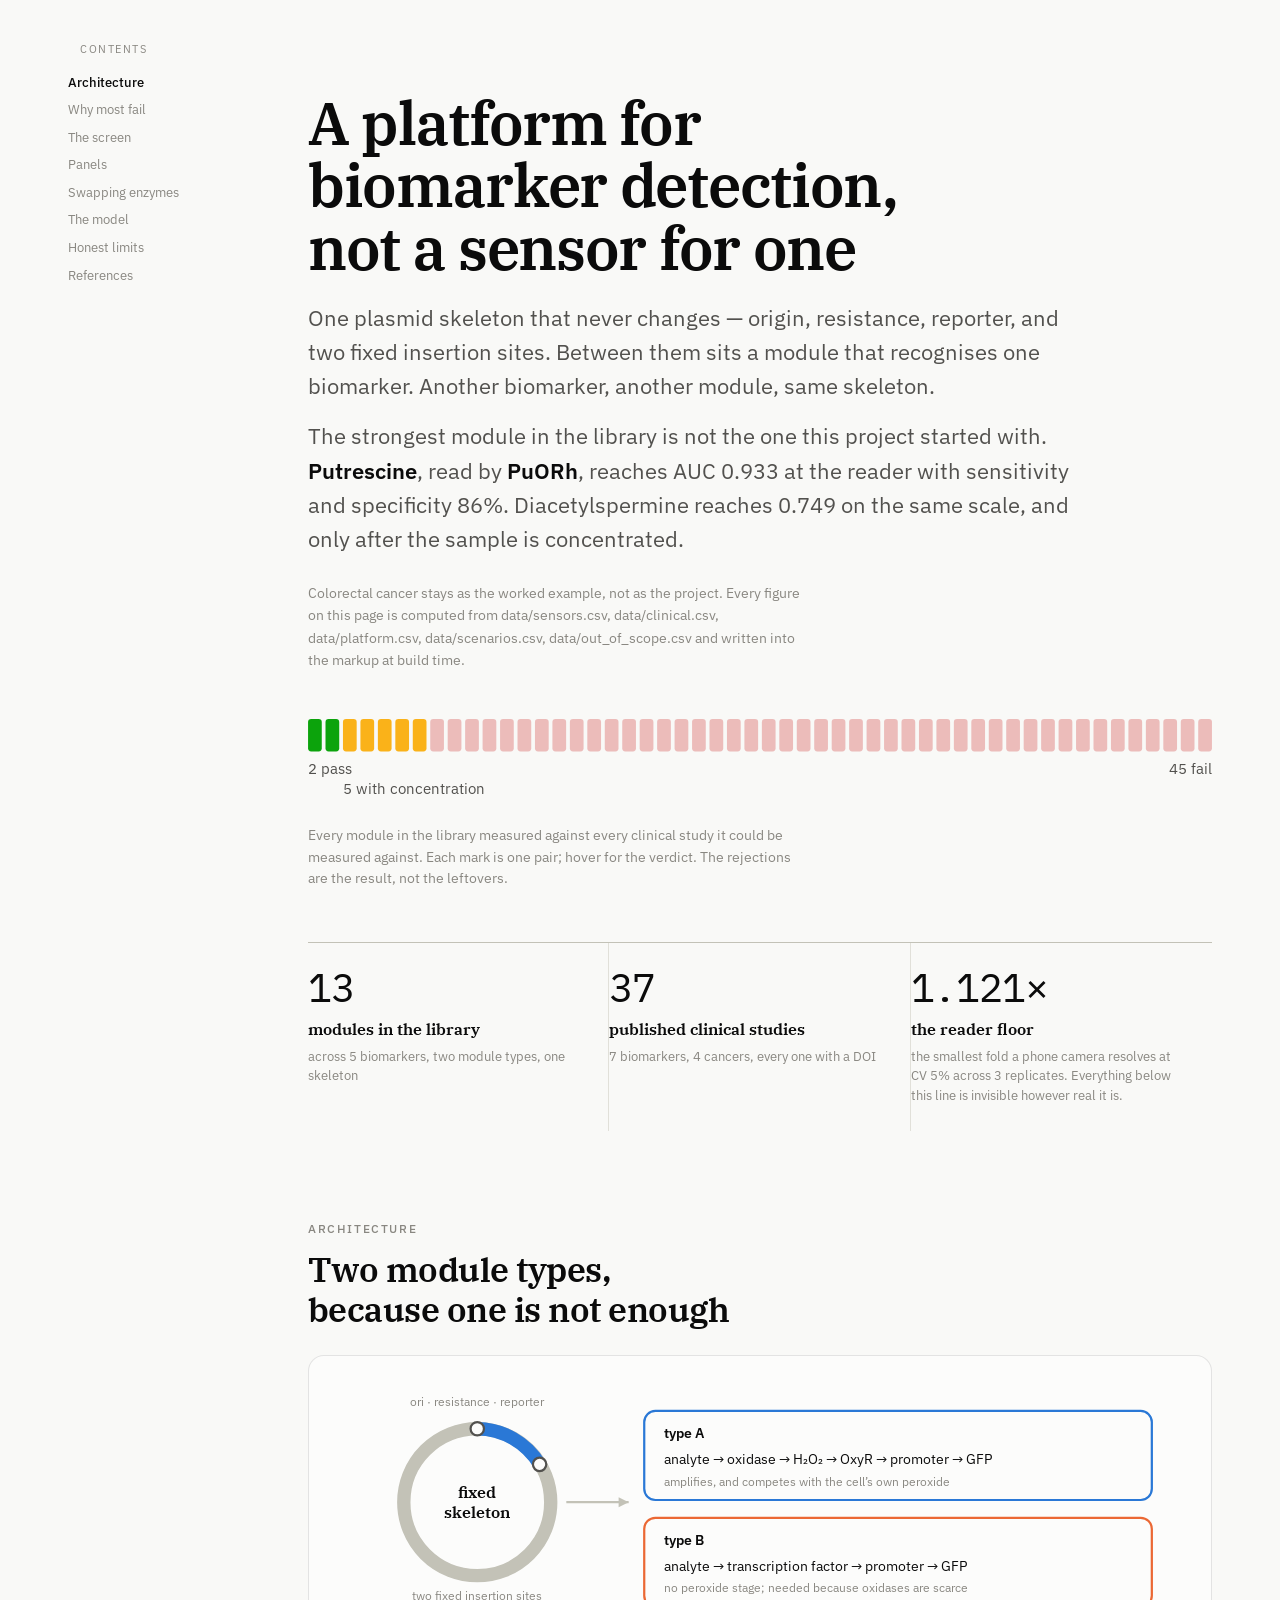
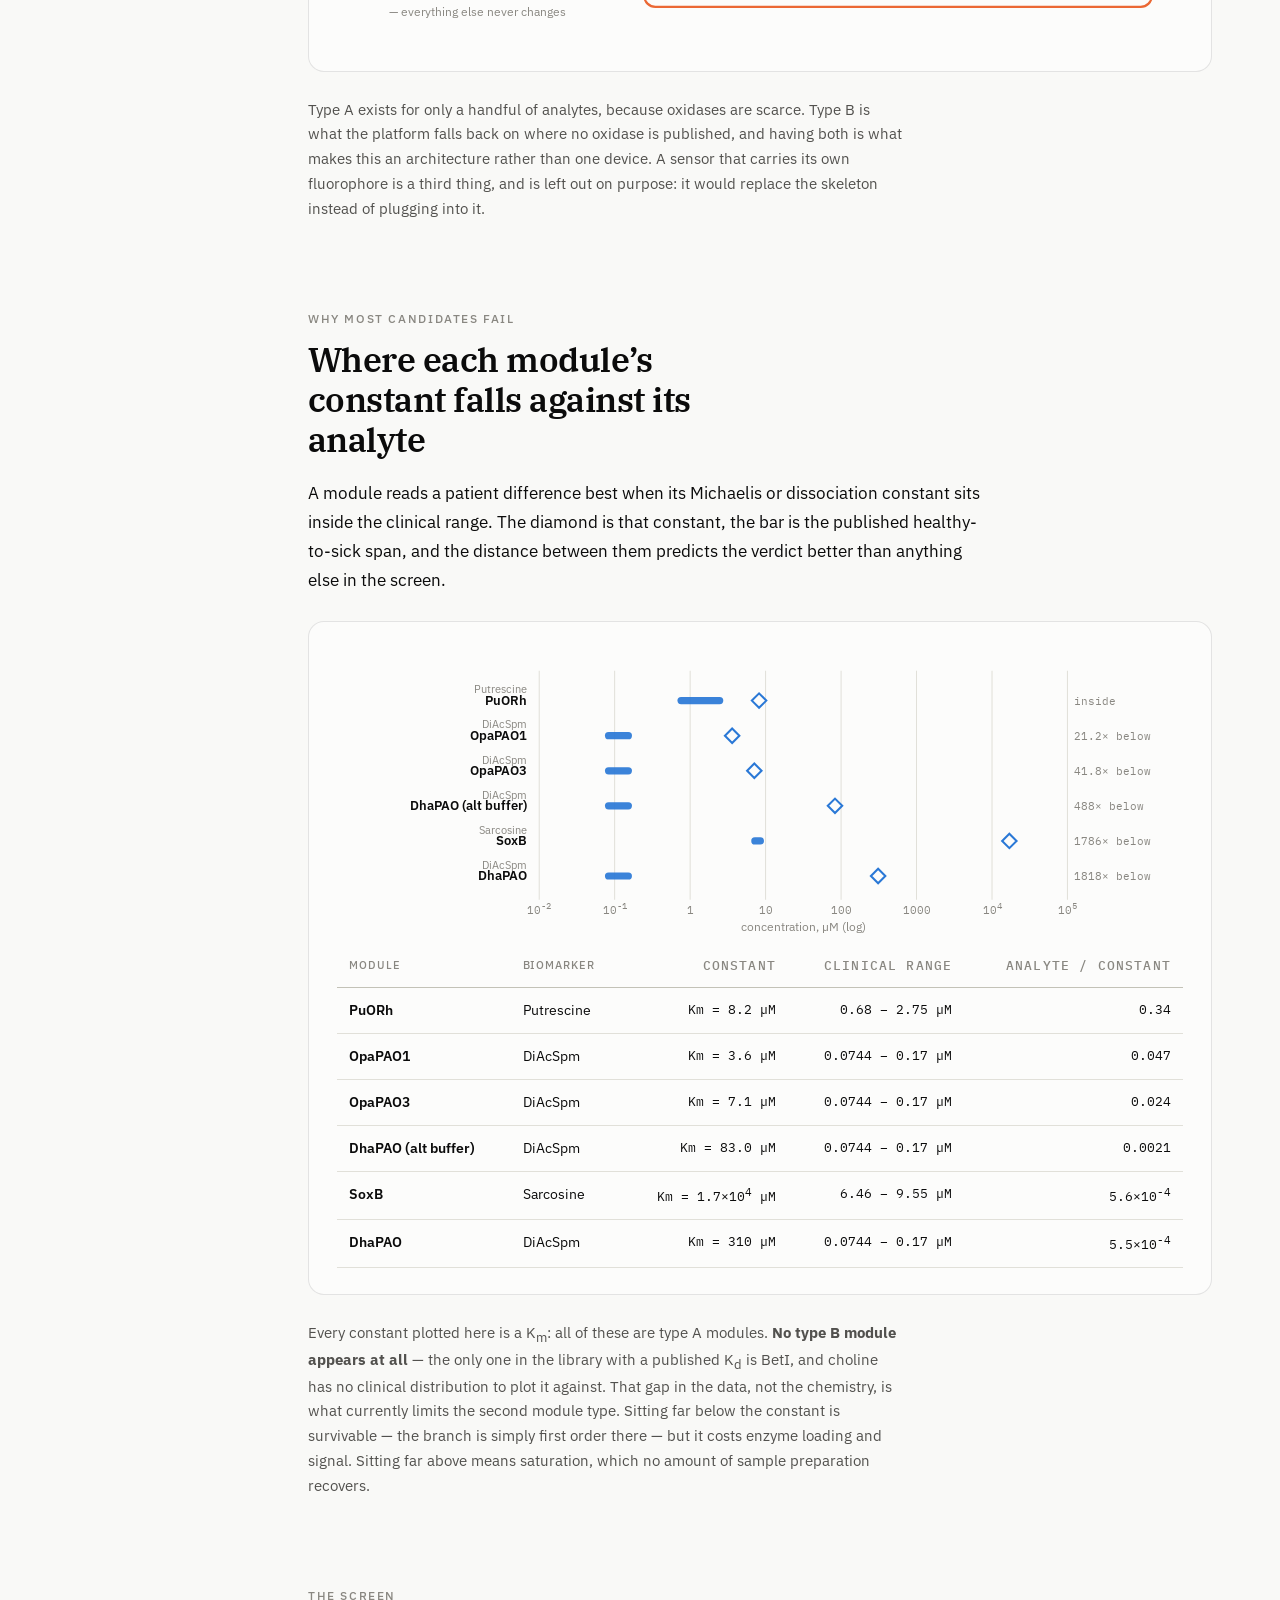
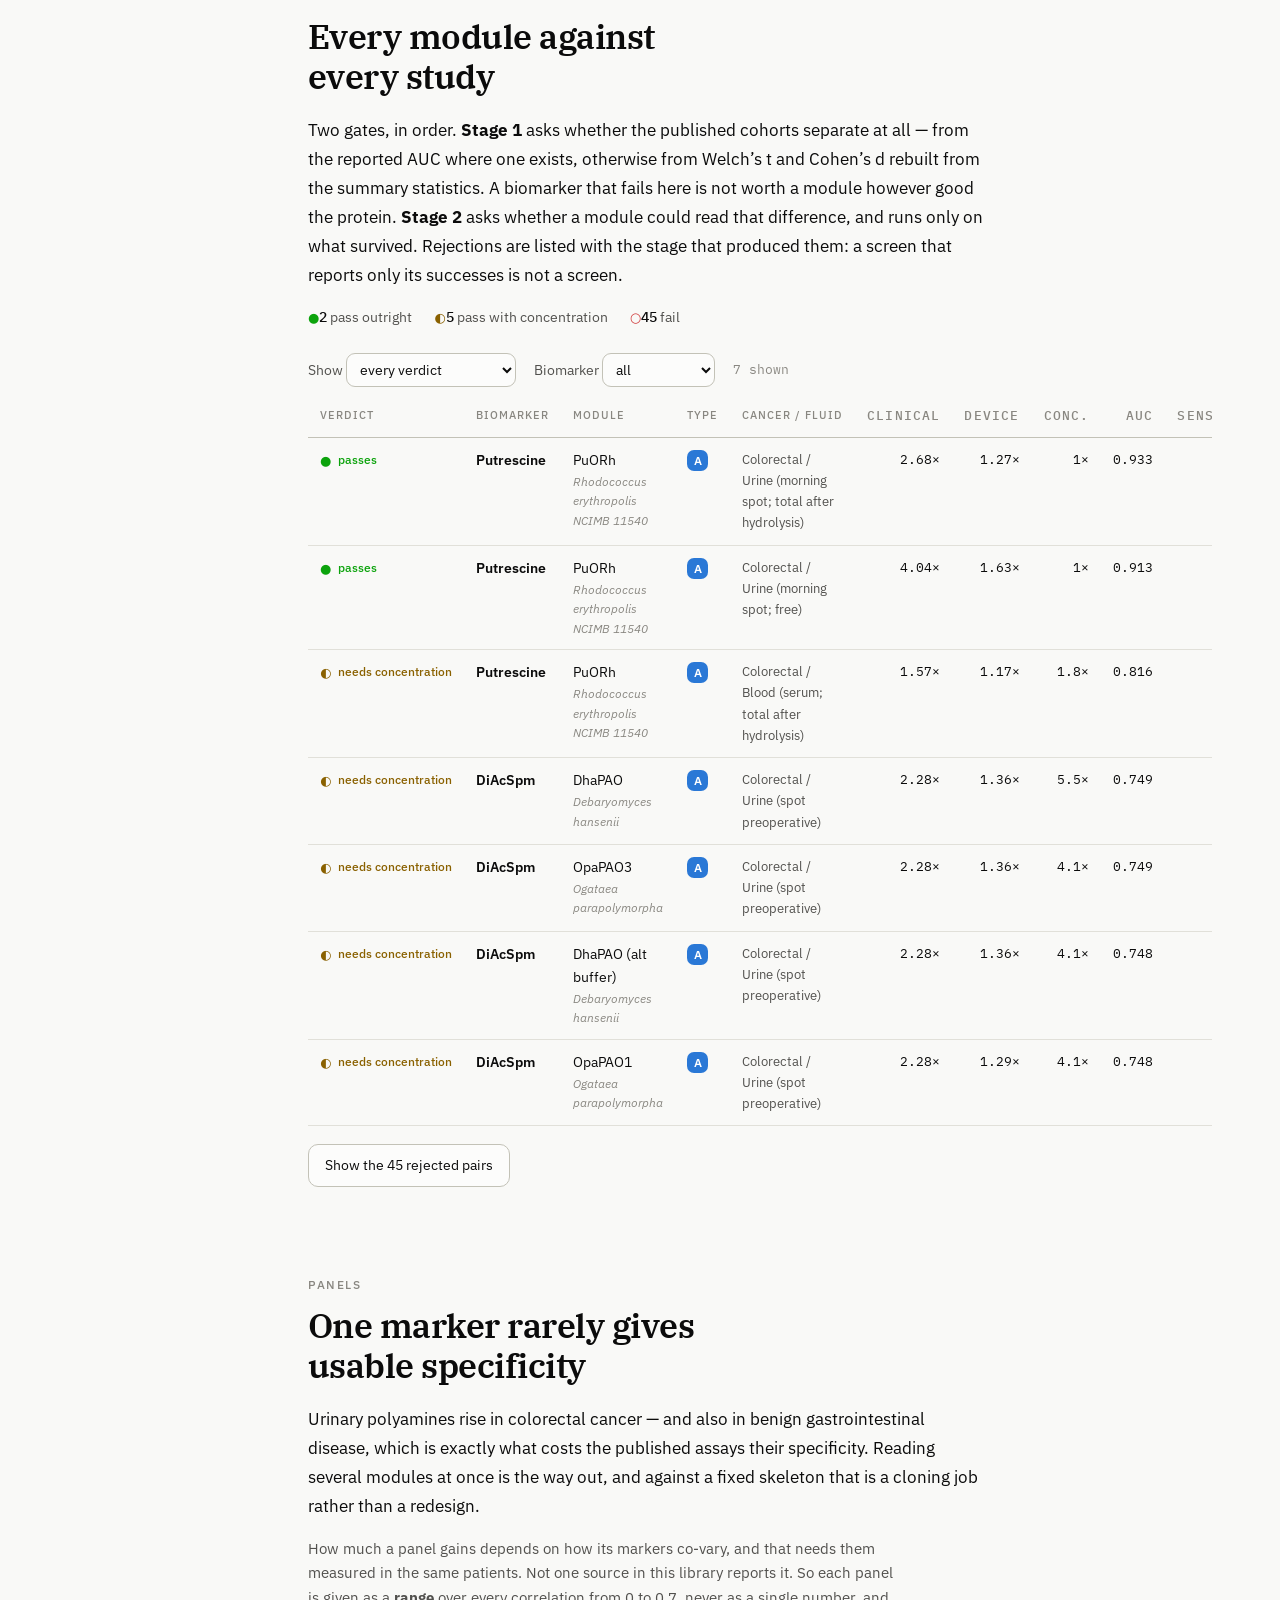
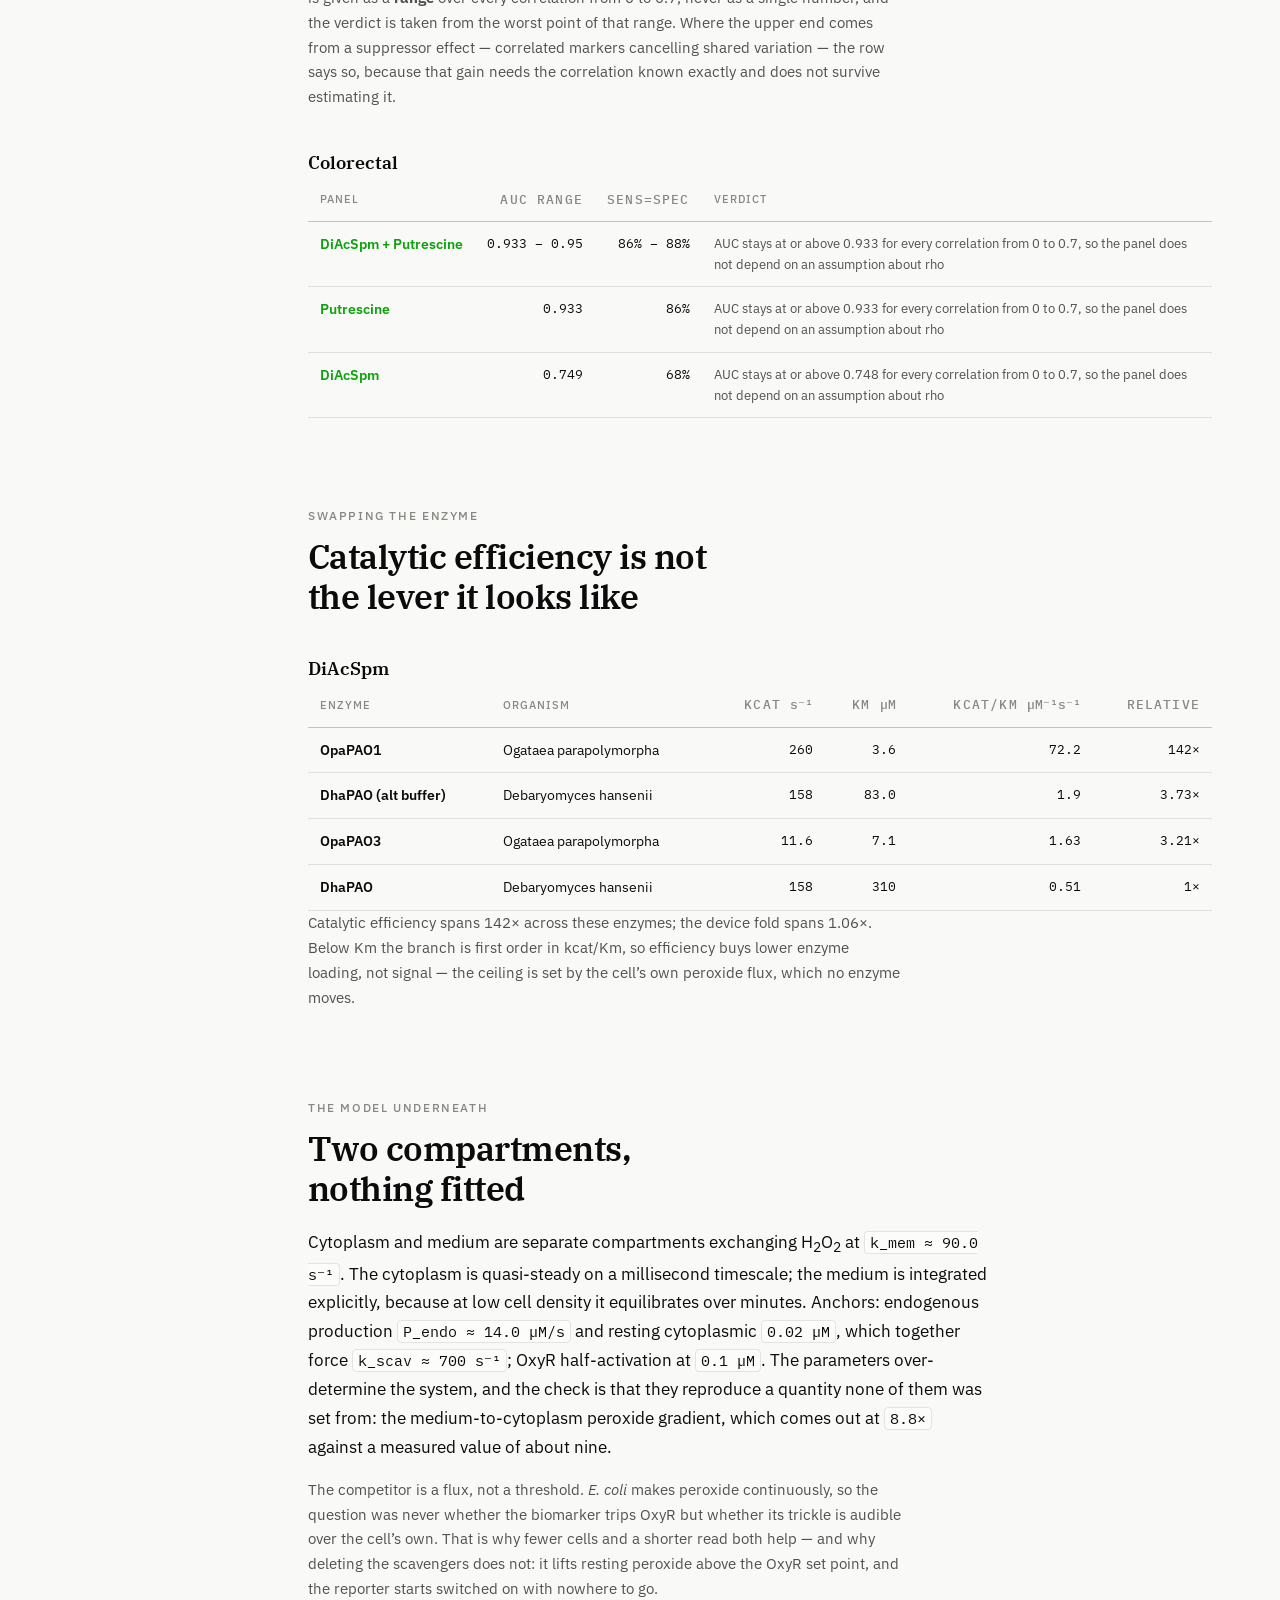
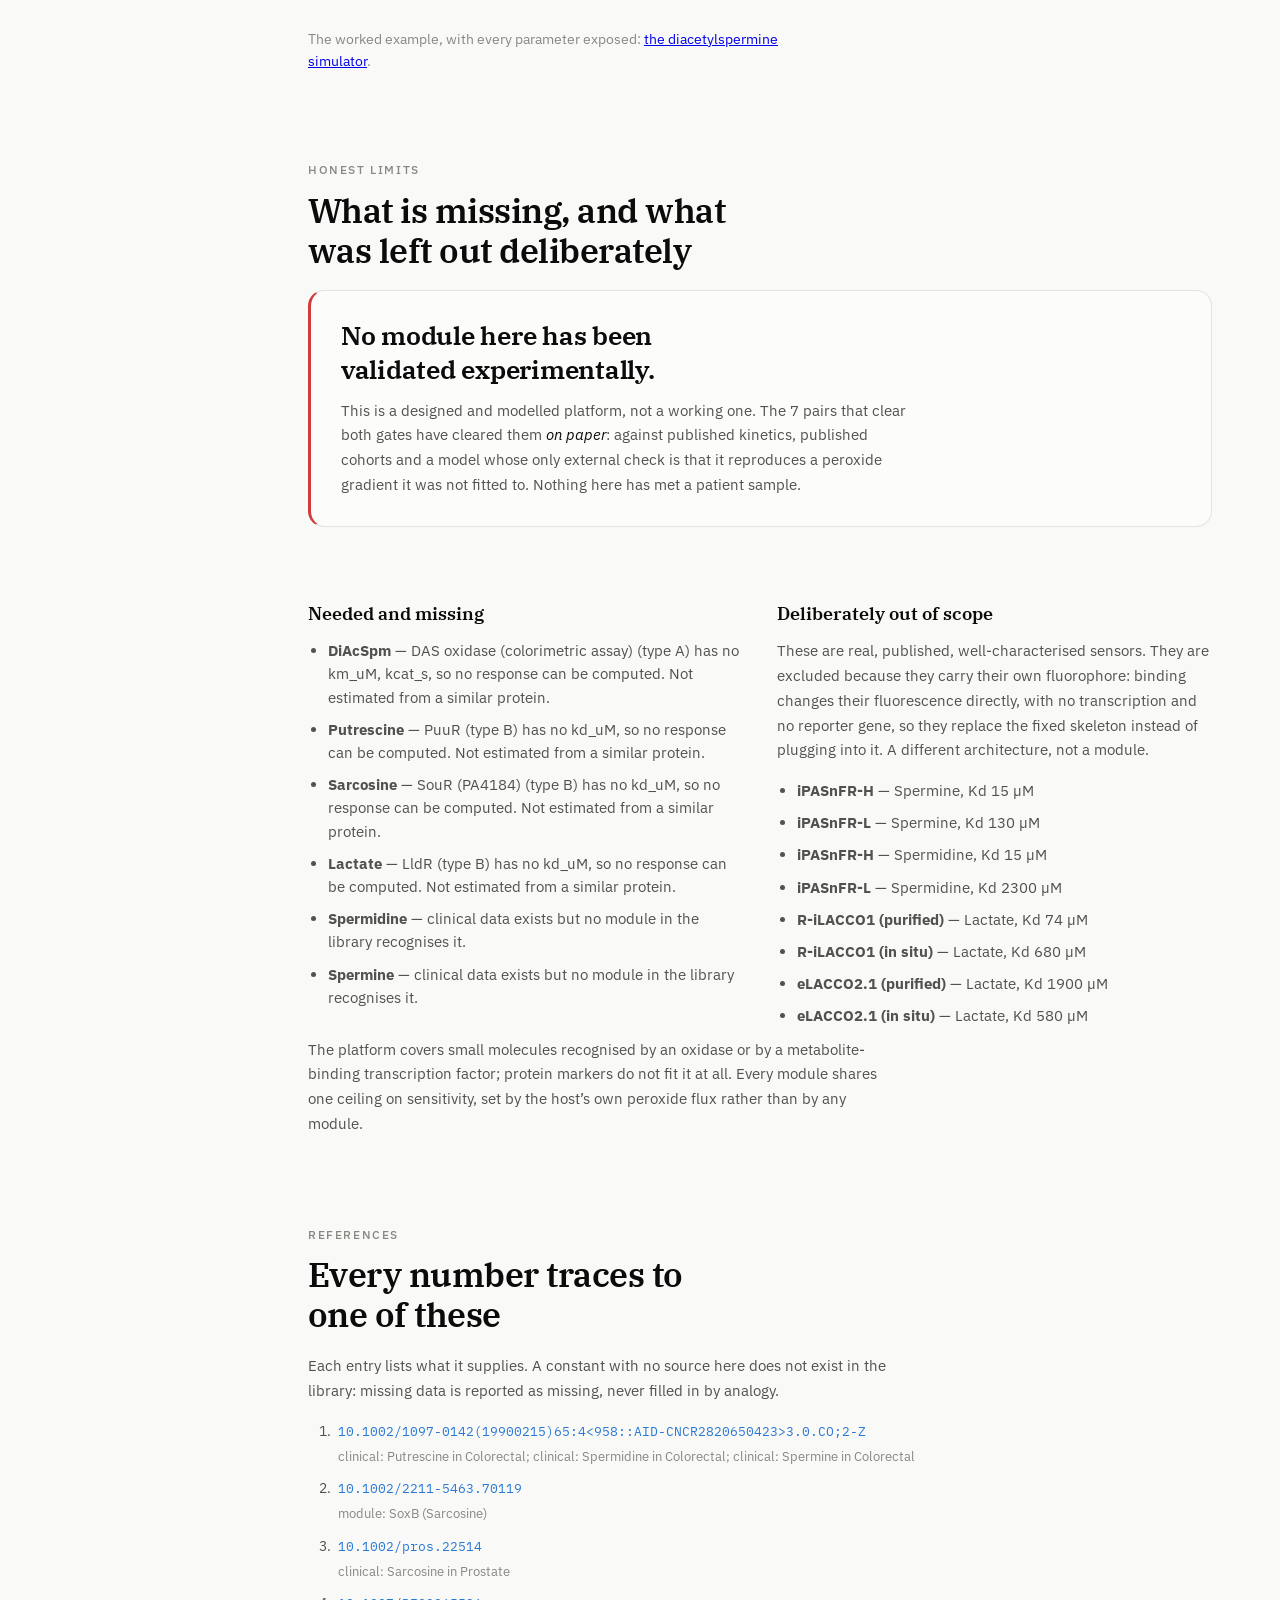
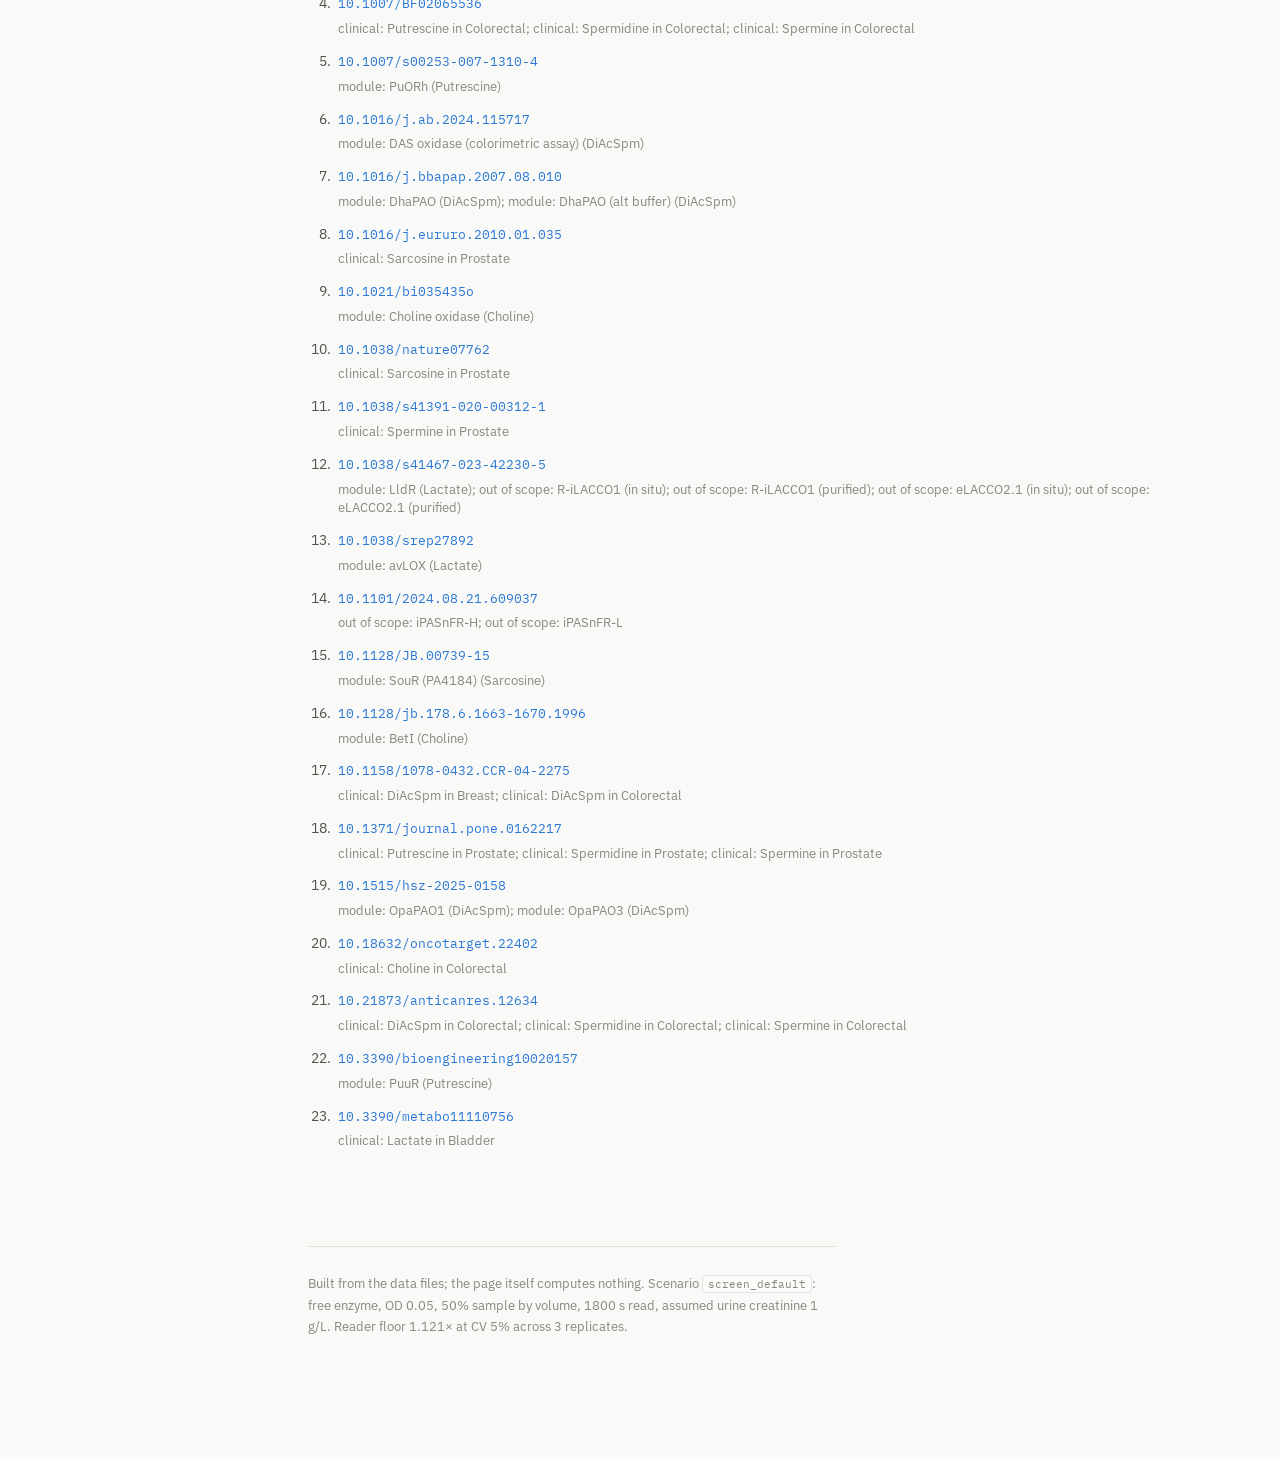
==== commit efee53ba: "Give the hero an anchor, the numbers weight, and the limits their due Three things the redesign left" ====
--- a/index.html
+++ b/index.html
@@ -106,14 +106,34 @@
       padding:26px 28px;margin:26px 0}
 .figure{margin:30px 0}
 
-.tiles{display:grid;grid-template-columns:repeat(auto-fit,minmax(176px,1fr));
-       gap:1px;margin:44px 0 0;background:var(--ring);
-       border:1px solid var(--ring);border-radius:16px;overflow:hidden}
-.tile{background:var(--surface-1);padding:22px 24px}
-.tile-v{font-family:var(--mono);font-size:32px;line-height:1;font-weight:500;
-        letter-spacing:-.02em}
-.tile-k{font-size:13.5px;color:var(--ink-2);margin-top:9px;line-height:1.4}
-.tile-s{font-size:12.5px;color:var(--ink-3);margin-top:4px;line-height:1.45}
+/* hero: one mark per candidate pair */
+.herofig{margin:40px 0 0;padding:0}
+svg.strip{width:100%;height:auto;display:block}
+.figscroll svg.strip{min-width:560px}
+.striplab{fill:var(--ink-2);font-size:12px;font-family:var(--sans)}
+.herofig figcaption{margin-top:16px;color:var(--ink-3);font-size:13.5px;
+                    line-height:1.6;max-width:62ch}
+
+.tiles{display:grid;grid-template-columns:repeat(auto-fit,minmax(230px,1fr));
+       gap:0;margin:52px 0 0;border-top:1px solid var(--axis)}
+.tile{padding:24px 28px 26px 0;border-right:1px solid var(--grid)}
+.tile:last-child{border-right:none}
+.tile-v{font-family:var(--mono);font-size:40px;line-height:1;font-weight:400;
+        letter-spacing:-.03em}
+.tile-k{font-family:var(--serif);font-weight:600;font-size:16px;
+        color:var(--ink-1);margin-top:12px;line-height:1.3}
+.tile-s{font-size:13px;color:var(--ink-3);margin-top:7px;line-height:1.5}
+
+/* the one claim a reader should leave with */
+.callout{margin:0 0 34px;padding:28px 30px;border-radius:16px;
+         background:var(--surface-1);border:1px solid var(--ring);
+         border-left:3px solid var(--critical)}
+.callout-lead{font-family:var(--serif);font-weight:600;
+              font-size:clamp(20px,2.4vw,26px);line-height:1.3;margin:0 0 12px;
+              color:var(--ink-1);max-width:24ch;letter-spacing:-.01em}
+.callout-body{margin:0;color:var(--ink-2);font-size:15px;line-height:1.65;
+              max-width:64ch}
+.callout-body i{font-style:italic;color:var(--ink-1)}
 
 .lightbar{display:flex;height:10px;border-radius:5px;overflow:hidden;
           margin:6px 0 14px;gap:2px}
@@ -211,6 +231,11 @@
   header{padding:40px 0 4px}
   section{margin:64px 0 0}
   .cols{grid-template-columns:1fr;gap:26px}
+  /* stacked, the column rule becomes a stray vertical line beside each tile */
+  .tile{border-right:none;border-bottom:1px solid var(--grid);
+        padding:22px 0 24px}
+  .tile:last-child{border-bottom:none}
+  .callout{padding:22px 20px}
 }
 </style>
 </head>
@@ -223,11 +248,10 @@
 <p class='lede'>One plasmid skeleton that never changes &mdash; origin, resistance, reporter, and two fixed insertion sites. Between them sits a module that recognises one biomarker. Another biomarker, another module, same skeleton.</p>
 <p class='lede'>The strongest module in the library is not the one this project started with. <b>Putrescine</b>, read by <b>PuORh</b>, reaches AUC 0.933 at the reader with sensitivity and specificity 86%. Diacetylspermine reaches 0.749 on the same scale, and only after the sample is concentrated.</p>
 <p class='sub'>Colorectal cancer stays as the worked example, not as the project. Every figure on this page is computed from data/sensors.csv, data/clinical.csv, data/platform.csv, data/scenarios.csv, data/out_of_scope.csv and written into the markup at build time.</p>
-</header><div class="tiles">
-<div class="tile"><div class="tile-v">13</div><div class="tile-k">modules in the library</div><div class="tile-s">two types, one skeleton</div></div>
-<div class="tile"><div class="tile-v">37</div><div class="tile-k">clinical studies</div><div class="tile-s">7 biomarkers, 4 cancers</div></div>
-<div class="tile"><div class="tile-v">52</div><div class="tile-k">module × study pairs</div><div class="tile-s">2 pass, 5 with concentration, 45 fail</div></div>
-<div class="tile"><div class="tile-v">1.121×</div><div class="tile-k">reader floor</div><div class="tile-s">smallest fold resolvable at CV 5%, n=3</div></div>
+</header><figure class="herofig"><div class="figscroll"><svg class="strip" viewBox="0 0 725 72" role="img" aria-label="52 candidate pairs: 2 pass, 5 pass with sample concentration, 45 fail"><rect x="0.0" y="0" width="11.0" height="26" rx="2.5" fill="var(--good)" fill-opacity="1"><title>Putrescine / PuORh — fold 1.273 at the scenario&#x27;s 1x concentration, above the 1.121 the reader resolves</title></rect><rect x="14.0" y="0" width="11.0" height="26" rx="2.5" fill="var(--good)" fill-opacity="1"><title>Putrescine / PuORh — fold 1.507 at the scenario&#x27;s 1x concentration, above the 1.121 the reader resolves</title></rect><rect x="28.0" y="0" width="11.0" height="26" rx="2.5" fill="var(--warning)" fill-opacity="1"><title>DiAcSpm / DhaPAO — needs the sample concentrated 5.488x to reach fold 1.121</title></rect><rect x="42.0" y="0" width="11.0" height="26" rx="2.5" fill="var(--warning)" fill-opacity="1"><title>DiAcSpm / DhaPAO (alt buffer) — needs the sample concentrated 4.132x to reach fold 1.121</title></rect><rect x="56.0" y="0" width="11.0" height="26" rx="2.5" fill="var(--warning)" fill-opacity="1"><title>DiAcSpm / OpaPAO1 — needs the sample concentrated 4.132x to reach fold 1.121</title></rect><rect x="70.0" y="0" width="11.0" height="26" rx="2.5" fill="var(--warning)" fill-opacity="1"><title>DiAcSpm / OpaPAO3 — needs the sample concentrated 4.132x to reach fold 1.121</title></rect><rect x="84.0" y="0" width="11.0" height="26" rx="2.5" fill="var(--warning)" fill-opacity="1"><title>Putrescine / PuORh — needs the sample concentrated 1.764x to reach fold 1.121</title></rect><rect x="98.0" y="0" width="11.0" height="26" rx="2.5" fill="var(--critical)" fill-opacity=".32"><title>DiAcSpm / DhaPAO — clinical data insufficient: no reported AUC and the sick SD reconstructed from its published range is 4.09, 9.0x its central value </title></rect><rect x="112.0" y="0" width="11.0" height="26" rx="2.5" fill="var(--critical)" fill-opacity=".32"><title>DiAcSpm / DhaPAO — clinical data insufficient: no reported AUC and the sick SD reconstructed from its published range is 1.06, 3.7x its central value </title></rect><rect x="126.0" y="0" width="11.0" height="26" rx="2.5" fill="var(--critical)" fill-opacity=".32"><title>DiAcSpm / DhaPAO — clinical data insufficient: no reported AUC and the statistics cannot be rebuilt: no spread reported</title></rect><rect x="140.0" y="0" width="11.0" height="26" rx="2.5" fill="var(--critical)" fill-opacity=".32"><title>DiAcSpm / DhaPAO (alt buffer) — clinical data insufficient: no reported AUC and the sick SD reconstructed from its published range is 4.09, 9.0x its c</title></rect><rect x="154.0" y="0" width="11.0" height="26" rx="2.5" fill="var(--critical)" fill-opacity=".32"><title>DiAcSpm / DhaPAO (alt buffer) — clinical data insufficient: no reported AUC and the sick SD reconstructed from its published range is 1.06, 3.7x its c</title></rect><rect x="168.0" y="0" width="11.0" height="26" rx="2.5" fill="var(--critical)" fill-opacity=".32"><title>DiAcSpm / DhaPAO (alt buffer) — clinical data insufficient: no reported AUC and the statistics cannot be rebuilt: no spread reported</title></rect><rect x="182.0" y="0" width="11.0" height="26" rx="2.5" fill="var(--critical)" fill-opacity=".32"><title>DiAcSpm / OpaPAO1 — clinical data insufficient: no reported AUC and the sick SD reconstructed from its published range is 4.09, 9.0x its central value</title></rect><rect x="196.0" y="0" width="11.0" height="26" rx="2.5" fill="var(--critical)" fill-opacity=".32"><title>DiAcSpm / OpaPAO1 — clinical data insufficient: no reported AUC and the sick SD reconstructed from its published range is 1.06, 3.7x its central value</title></rect><rect x="210.0" y="0" width="11.0" height="26" rx="2.5" fill="var(--critical)" fill-opacity=".32"><title>DiAcSpm / OpaPAO1 — clinical data insufficient: no reported AUC and the statistics cannot be rebuilt: no spread reported</title></rect><rect x="224.0" y="0" width="11.0" height="26" rx="2.5" fill="var(--critical)" fill-opacity=".32"><title>DiAcSpm / OpaPAO3 — clinical data insufficient: no reported AUC and the sick SD reconstructed from its published range is 4.09, 9.0x its central value</title></rect><rect x="238.0" y="0" width="11.0" height="26" rx="2.5" fill="var(--critical)" fill-opacity=".32"><title>DiAcSpm / OpaPAO3 — clinical data insufficient: no reported AUC and the sick SD reconstructed from its published range is 1.06, 3.7x its central value</title></rect><rect x="252.0" y="0" width="11.0" height="26" rx="2.5" fill="var(--critical)" fill-opacity=".32"><title>DiAcSpm / OpaPAO3 — clinical data insufficient: no reported AUC and the statistics cannot be rebuilt: no spread reported</title></rect><rect x="266.0" y="0" width="11.0" height="26" rx="2.5" fill="var(--critical)" fill-opacity=".32"><title>DiAcSpm / DAS oxidase (colorimetric assay) — clinical data insufficient: no reported AUC and the sick SD reconstructed from its published range is 4.0</title></rect><rect x="280.0" y="0" width="11.0" height="26" rx="2.5" fill="var(--critical)" fill-opacity=".32"><title>DiAcSpm / DAS oxidase (colorimetric assay) — clinical data insufficient: no reported AUC and the sick SD reconstructed from its published range is 1.0</title></rect><rect x="294.0" y="0" width="11.0" height="26" rx="2.5" fill="var(--critical)" fill-opacity=".32"><title>DiAcSpm / DAS oxidase (colorimetric assay) — clinical data insufficient: no reported AUC and the statistics cannot be rebuilt: no spread reported</title></rect><rect x="308.0" y="0" width="11.0" height="26" rx="2.5" fill="var(--critical)" fill-opacity=".32"><title>DiAcSpm / DAS oxidase (colorimetric assay) — no sensor data: km_uM, kcat_s not reported for DAS oxidase (colorimetric assay)</title></rect><rect x="322.0" y="0" width="11.0" height="26" rx="2.5" fill="var(--critical)" fill-opacity=".32"><title>Putrescine / PuORh — no clinical separation: reported AUC 0.630 is below the 0.70 threshold</title></rect><rect x="336.0" y="0" width="11.0" height="26" rx="2.5" fill="var(--critical)" fill-opacity=".32"><title>Putrescine / PuORh — no clinical separation: d=0.56 (need &gt;=0.8), p=0.00802 (need &lt;0.05)</title></rect><rect x="350.0" y="0" width="11.0" height="26" rx="2.5" fill="var(--critical)" fill-opacity=".32"><title>Putrescine / PuORh — units &#x27;nmol/mg DNA&#x27; are not convertible to uM (Per unit DNA mass. Not convertible to a volumetric concentration.)</title></rect><rect x="364.0" y="0" width="11.0" height="26" rx="2.5" fill="var(--critical)" fill-opacity=".32"><title>Sarcosine / SoxB — no clinical separation: reported AUC 0.630 is below the 0.70 threshold</title></rect><rect x="378.0" y="0" width="11.0" height="26" rx="2.5" fill="var(--critical)" fill-opacity=".32"><title>Sarcosine / SoxB — clinical data insufficient: no reported AUC and the statistics cannot be rebuilt: no spread reported</title></rect><rect x="392.0" y="0" width="11.0" height="26" rx="2.5" fill="var(--critical)" fill-opacity=".32"><title>Sarcosine / SoxB — clinical data insufficient: no reported AUC and the statistics cannot be rebuilt: no spread reported</title></rect><rect x="406.0" y="0" width="11.0" height="26" rx="2.5" fill="var(--critical)" fill-opacity=".32"><title>Sarcosine / SoxB — units &#x27;log2 ratio&#x27; are not convertible to uM (Unitless log2 ratio. Fold change is 2^(sick-healthy), not a quotient. No absolute con</title></rect><rect x="420.0" y="0" width="11.0" height="26" rx="2.5" fill="var(--critical)" fill-opacity=".32"><title>Sarcosine / SoxB — no clinical separation: reported AUC 0.670 is below the 0.70 threshold</title></rect><rect x="434.0" y="0" width="11.0" height="26" rx="2.5" fill="var(--critical)" fill-opacity=".32"><title>Sarcosine / SoxB — clinical data insufficient: no reported AUC and the statistics cannot be rebuilt: no central values reported</title></rect><rect x="448.0" y="0" width="11.0" height="26" rx="2.5" fill="var(--critical)" fill-opacity=".32"><title>Sarcosine / SoxB — no clinical separation: reported AUC 0.572 is below the 0.70 threshold</title></rect><rect x="462.0" y="0" width="11.0" height="26" rx="2.5" fill="var(--critical)" fill-opacity=".32"><title>Sarcosine / SoxB — no clinical separation: reported AUC 0.668 is below the 0.70 threshold</title></rect><rect x="476.0" y="0" width="11.0" height="26" rx="2.5" fill="var(--critical)" fill-opacity=".32"><title>Choline / Choline oxidase — clinical data insufficient: no reported AUC and the statistics cannot be rebuilt: no central values reported; no spread re</title></rect><rect x="490.0" y="0" width="11.0" height="26" rx="2.5" fill="var(--critical)" fill-opacity=".32"><title>Lactate / avLOX — clinical data insufficient: no reported AUC and the statistics cannot be rebuilt: no central values reported; no spread reported</title></rect><rect x="504.0" y="0" width="11.0" height="26" rx="2.5" fill="var(--critical)" fill-opacity=".32"><title>Putrescine / PuuR — no clinical separation: reported AUC 0.630 is below the 0.70 threshold</title></rect><rect x="518.0" y="0" width="11.0" height="26" rx="2.5" fill="var(--critical)" fill-opacity=".32"><title>Putrescine / PuuR — no clinical separation: d=0.56 (need &gt;=0.8), p=0.00802 (need &lt;0.05)</title></rect><rect x="532.0" y="0" width="11.0" height="26" rx="2.5" fill="var(--critical)" fill-opacity=".32"><title>Putrescine / PuuR — no sensor data: kd_uM not reported for PuuR</title></rect><rect x="546.0" y="0" width="11.0" height="26" rx="2.5" fill="var(--critical)" fill-opacity=".32"><title>Putrescine / PuuR — no sensor data: kd_uM not reported for PuuR</title></rect><rect x="560.0" y="0" width="11.0" height="26" rx="2.5" fill="var(--critical)" fill-opacity=".32"><title>Putrescine / PuuR — no sensor data: kd_uM not reported for PuuR</title></rect><rect x="574.0" y="0" width="11.0" height="26" rx="2.5" fill="var(--critical)" fill-opacity=".32"><title>Putrescine / PuuR — no sensor data: kd_uM not reported for PuuR</title></rect><rect x="588.0" y="0" width="11.0" height="26" rx="2.5" fill="var(--critical)" fill-opacity=".32"><title>Sarcosine / SouR (PA4184) — no clinical separation: reported AUC 0.630 is below the 0.70 threshold</title></rect><rect x="602.0" y="0" width="11.0" height="26" rx="2.5" fill="var(--critical)" fill-opacity=".32"><title>Sarcosine / SouR (PA4184) — clinical data insufficient: no reported AUC and the statistics cannot be rebuilt: no spread reported</title></rect><rect x="616.0" y="0" width="11.0" height="26" rx="2.5" fill="var(--critical)" fill-opacity=".32"><title>Sarcosine / SouR (PA4184) — clinical data insufficient: no reported AUC and the statistics cannot be rebuilt: no spread reported</title></rect><rect x="630.0" y="0" width="11.0" height="26" rx="2.5" fill="var(--critical)" fill-opacity=".32"><title>Sarcosine / SouR (PA4184) — no sensor data: kd_uM not reported for SouR (PA4184)</title></rect><rect x="644.0" y="0" width="11.0" height="26" rx="2.5" fill="var(--critical)" fill-opacity=".32"><title>Sarcosine / SouR (PA4184) — no clinical separation: reported AUC 0.670 is below the 0.70 threshold</title></rect><rect x="658.0" y="0" width="11.0" height="26" rx="2.5" fill="var(--critical)" fill-opacity=".32"><title>Sarcosine / SouR (PA4184) — clinical data insufficient: no reported AUC and the statistics cannot be rebuilt: no central values reported</title></rect><rect x="672.0" y="0" width="11.0" height="26" rx="2.5" fill="var(--critical)" fill-opacity=".32"><title>Sarcosine / SouR (PA4184) — no clinical separation: reported AUC 0.572 is below the 0.70 threshold</title></rect><rect x="686.0" y="0" width="11.0" height="26" rx="2.5" fill="var(--critical)" fill-opacity=".32"><title>Sarcosine / SouR (PA4184) — no clinical separation: reported AUC 0.668 is below the 0.70 threshold</title></rect><rect x="700.0" y="0" width="11.0" height="26" rx="2.5" fill="var(--critical)" fill-opacity=".32"><title>Choline / BetI — clinical data insufficient: no reported AUC and the statistics cannot be rebuilt: no central values reported; no spread reported</title></rect><rect x="714.0" y="0" width="11.0" height="26" rx="2.5" fill="var(--critical)" fill-opacity=".32"><title>Lactate / LldR — clinical data insufficient: no reported AUC and the statistics cannot be rebuilt: no central values reported; no spread reported</title></rect><text class="striplab" x="0.0" y="44.0" text-anchor="start">2 pass</text><text class="striplab" x="28.0" y="60.0" text-anchor="start">5 with concentration</text><text class="striplab" x="725.0" y="44.0" text-anchor="end">45 fail</text></svg></div><p class="swipe">Swipe sideways to see the whole library.</p><figcaption>Every module in the library measured against every clinical study it could be measured against. Each mark is one pair; hover for the verdict. The rejections are the result, not the leftovers.</figcaption></figure><div class="tiles">
+<div class="tile"><div class="tile-v">13</div><div class="tile-k">modules in the library</div><div class="tile-s">across 5 biomarkers, two module types, one skeleton</div></div>
+<div class="tile"><div class="tile-v">37</div><div class="tile-k">published clinical studies</div><div class="tile-s">7 biomarkers, 4 cancers, every one with a DOI</div></div>
+<div class="tile"><div class="tile-v">1.121×</div><div class="tile-k">the reader floor</div><div class="tile-s">the smallest fold a phone camera resolves at CV 5% across 3 replicates. Everything below this line is invisible however real it is.</div></div>
 </div><section id='architecture'>
 <h2>Architecture</h2>
 <p class='h2sub'>Two module types, because one is not enough</p>
@@ -324,7 +348,7 @@
 <h2>The screen</h2>
 <p class='h2sub'>Every module against every study</p>
 <p>Two gates, in order. <b>Stage&nbsp;1</b> asks whether the published cohorts separate at all &mdash; from the reported AUC where one exists, otherwise from Welch&rsquo;s t and Cohen&rsquo;s d rebuilt from the summary statistics. A biomarker that fails here is not worth a module however good the protein. <b>Stage&nbsp;2</b> asks whether a module could read that difference, and runs only on what survived. Rejections are listed with the stage that produced them: a screen that reports only its successes is not a screen.</p>
-<div class="lightbar" role="img" aria-label="2 pass, 5 with concentration, 45 fail"><span class="green" style="flex:2" title="2 pass outright"></span><span class="yellow" style="flex:5" title="5 pass with concentration"></span><span class="red" style="flex:45" title="45 fail"></span></div><div class="lightkey"><span><i>2</i> pass outright</span><span><i>5</i> pass with concentration</span><span><i>45</i> fail</span></div>
+<div class="lightkey"><span><span class="chip green"><span class="dot" aria-hidden="true">●</span></span><i>2</i> pass outright</span><span><span class="chip yellow"><span class="dot" aria-hidden="true">◐</span></span><i>5</i> pass with concentration</span><span><span class="chip red"><span class="dot" aria-hidden="true">○</span></span><i>45</i> fail</span></div>
 <div class="filters" data-js-only>
 <label>Show <select id="f-light"><option value="">every verdict</option><option value="green">passes only</option><option value="yellow">needs concentration</option><option value="red">fails only</option></select></label>
 <label>Biomarker <select id="f-bm"><option value="">all</option><option>Choline</option><option>DiAcSpm</option><option>Lactate</option><option>Putrescine</option><option>Sarcosine</option><option>Spermidine</option><option>Spermine</option></select></label>
@@ -415,6 +439,7 @@
 </section><section id='gaps'>
 <h2>Honest limits</h2>
 <p class='h2sub'>What is missing, and what was left out deliberately</p>
+<aside class="callout"><p class="callout-lead">No module here has been validated experimentally.</p><p class="callout-body">This is a designed and modelled platform, not a working one. The 7 pairs that clear both gates have cleared them <i>on paper</i>: against published kinetics, published cohorts and a model whose only external check is that it reproduces a peroxide gradient it was not fitted to. Nothing here has met a patient sample.</p></aside>
 <div class="cols">
 <div><h3>Needed and missing</h3><ul class="gap">
 <li><b>DiAcSpm</b> — DAS oxidase (colorimetric assay) (type A) has no km_uM, kcat_s, so no response can be computed. Not estimated from a similar protein.</li>
@@ -434,7 +459,7 @@
 <li><b>eLACCO2.1 (purified)</b> — Lactate, Kd 1900 µM</li>
 <li><b>eLACCO2.1 (in situ)</b> — Lactate, Kd 580 µM</li>
 </ul></div></div>
-<p class='aside'>The platform covers small molecules recognised by an oxidase or by a metabolite-binding transcription factor; protein markers do not fit it at all. Every module shares one ceiling on sensitivity, set by the host&rsquo;s own peroxide flux rather than by any module. And <b>no module here has been validated experimentally</b> &mdash; this is a designed and modelled platform, not a working one.</p>
+<p class='aside'>The platform covers small molecules recognised by an oxidase or by a metabolite-binding transcription factor; protein markers do not fit it at all. Every module shares one ceiling on sensitivity, set by the host&rsquo;s own peroxide flux rather than by any module.</p>
 </section><section id='references'>
 <h2>References</h2>
 <p class='h2sub'>Every number traces to one of these</p>
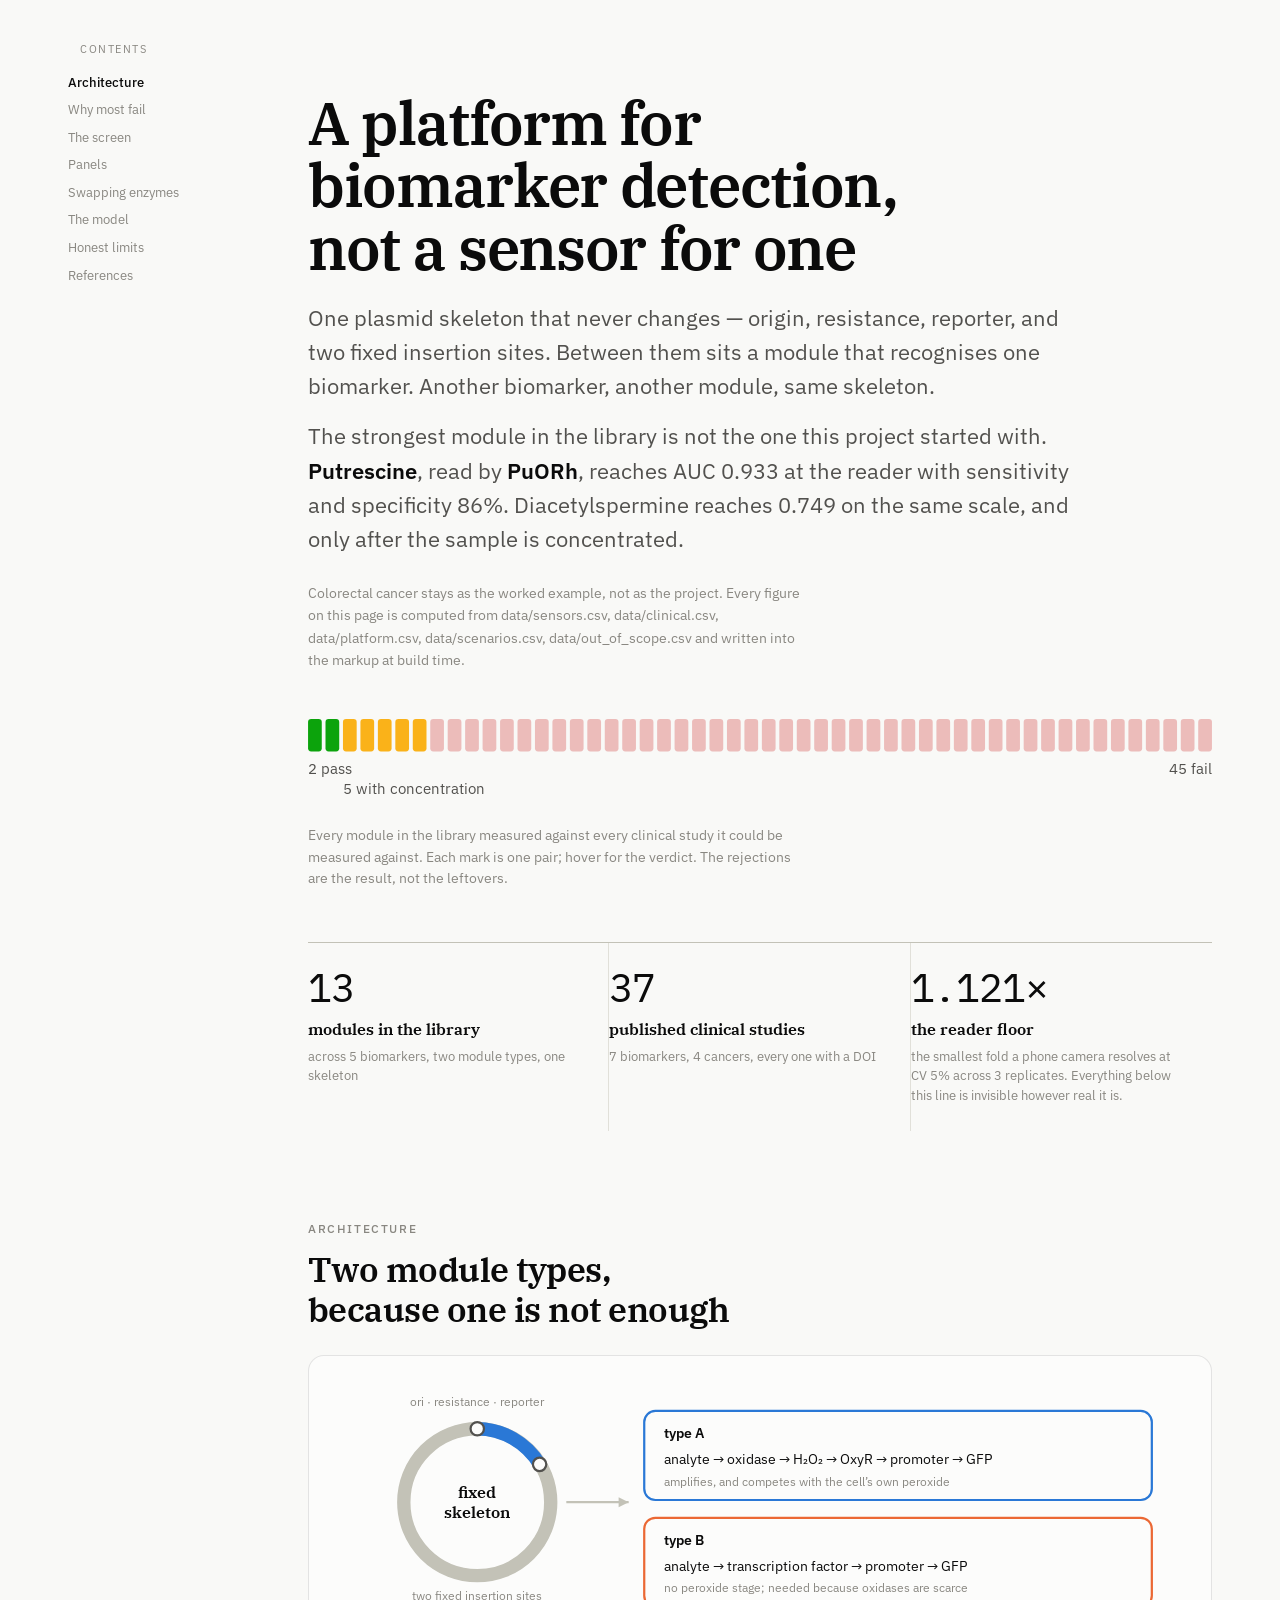
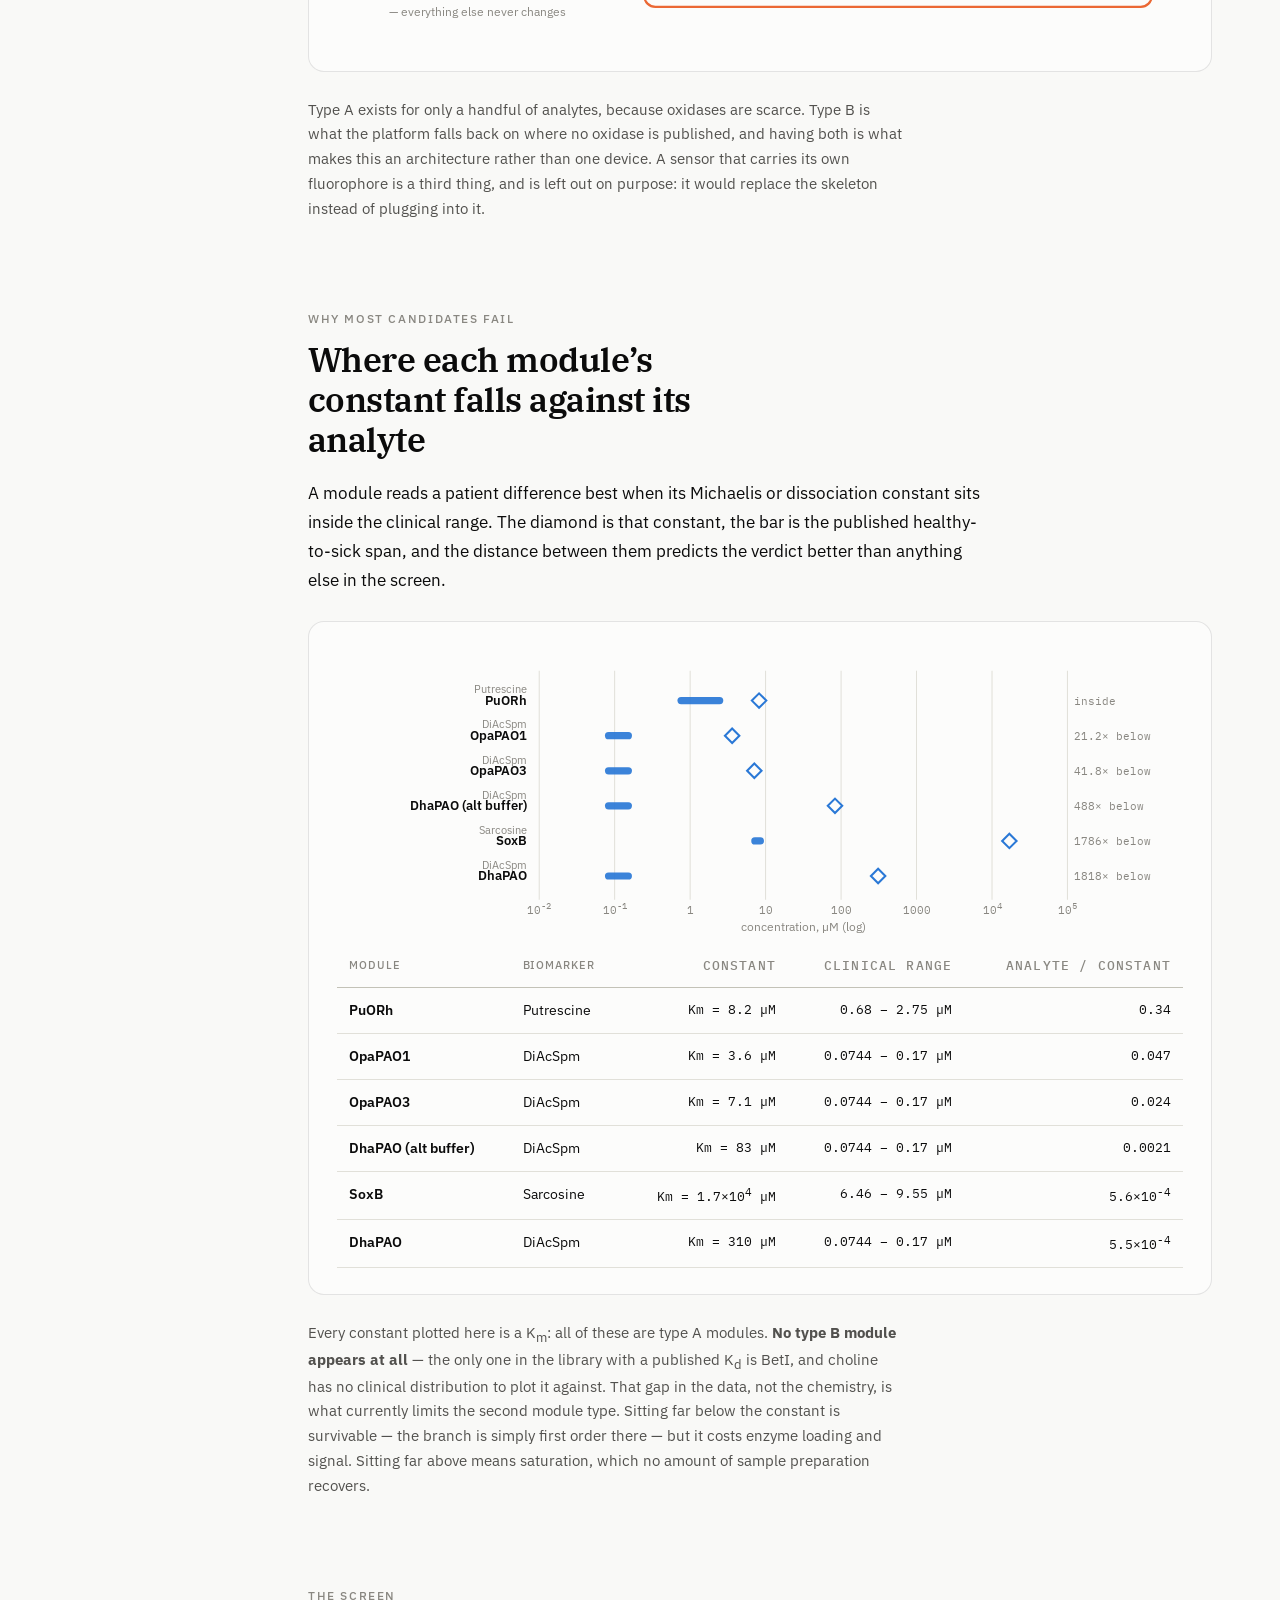
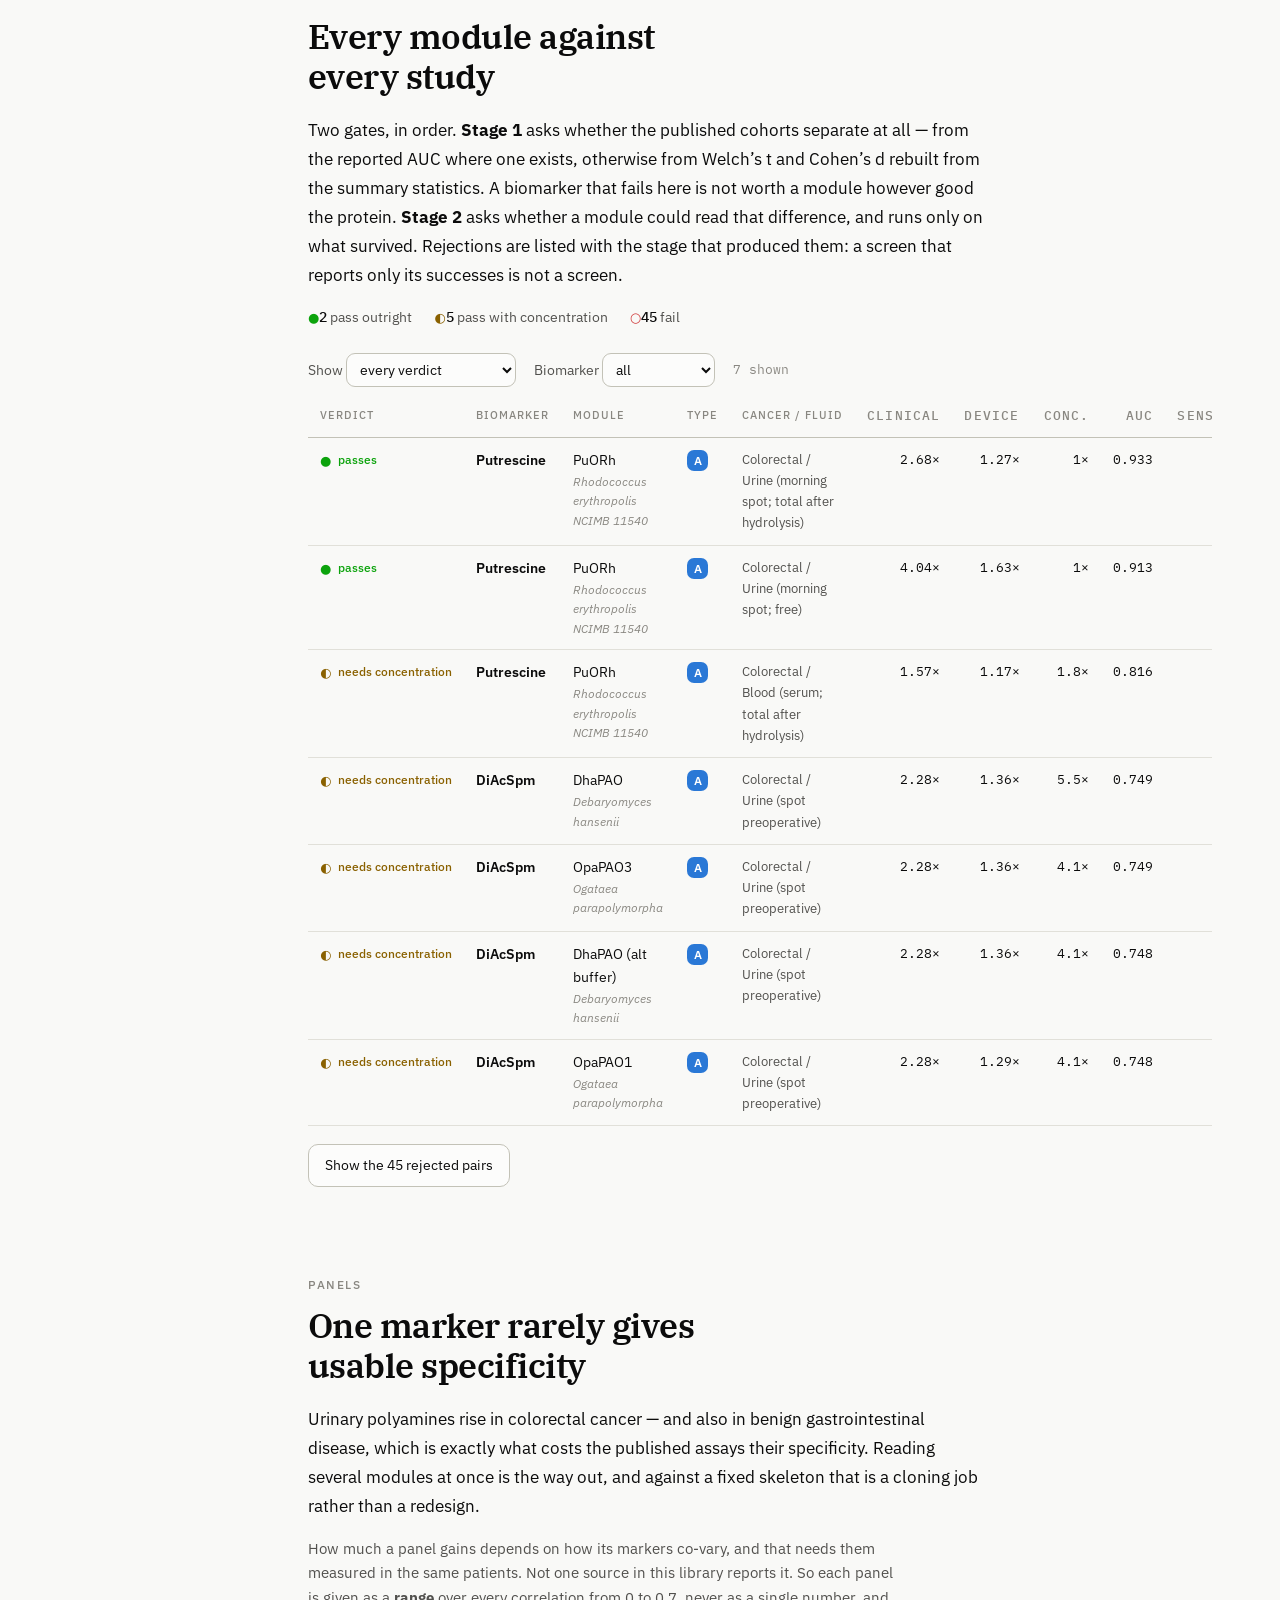
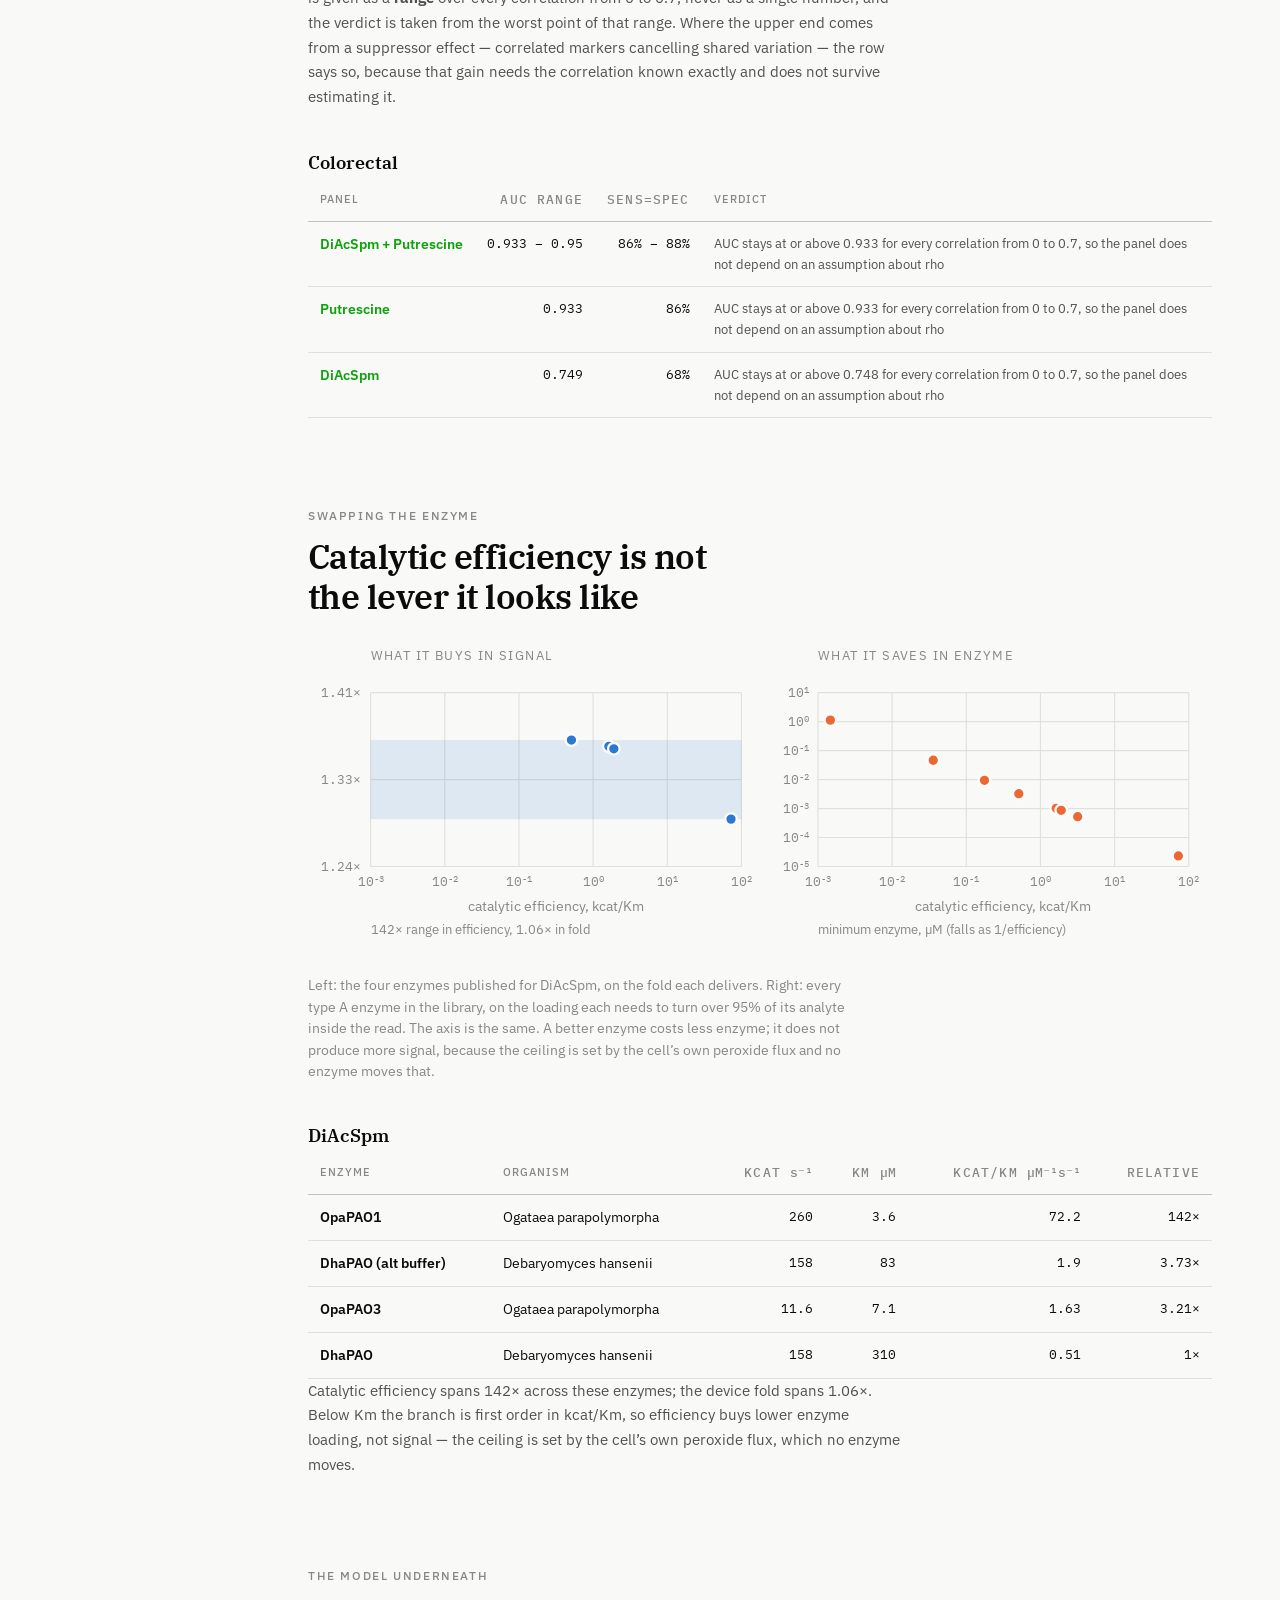
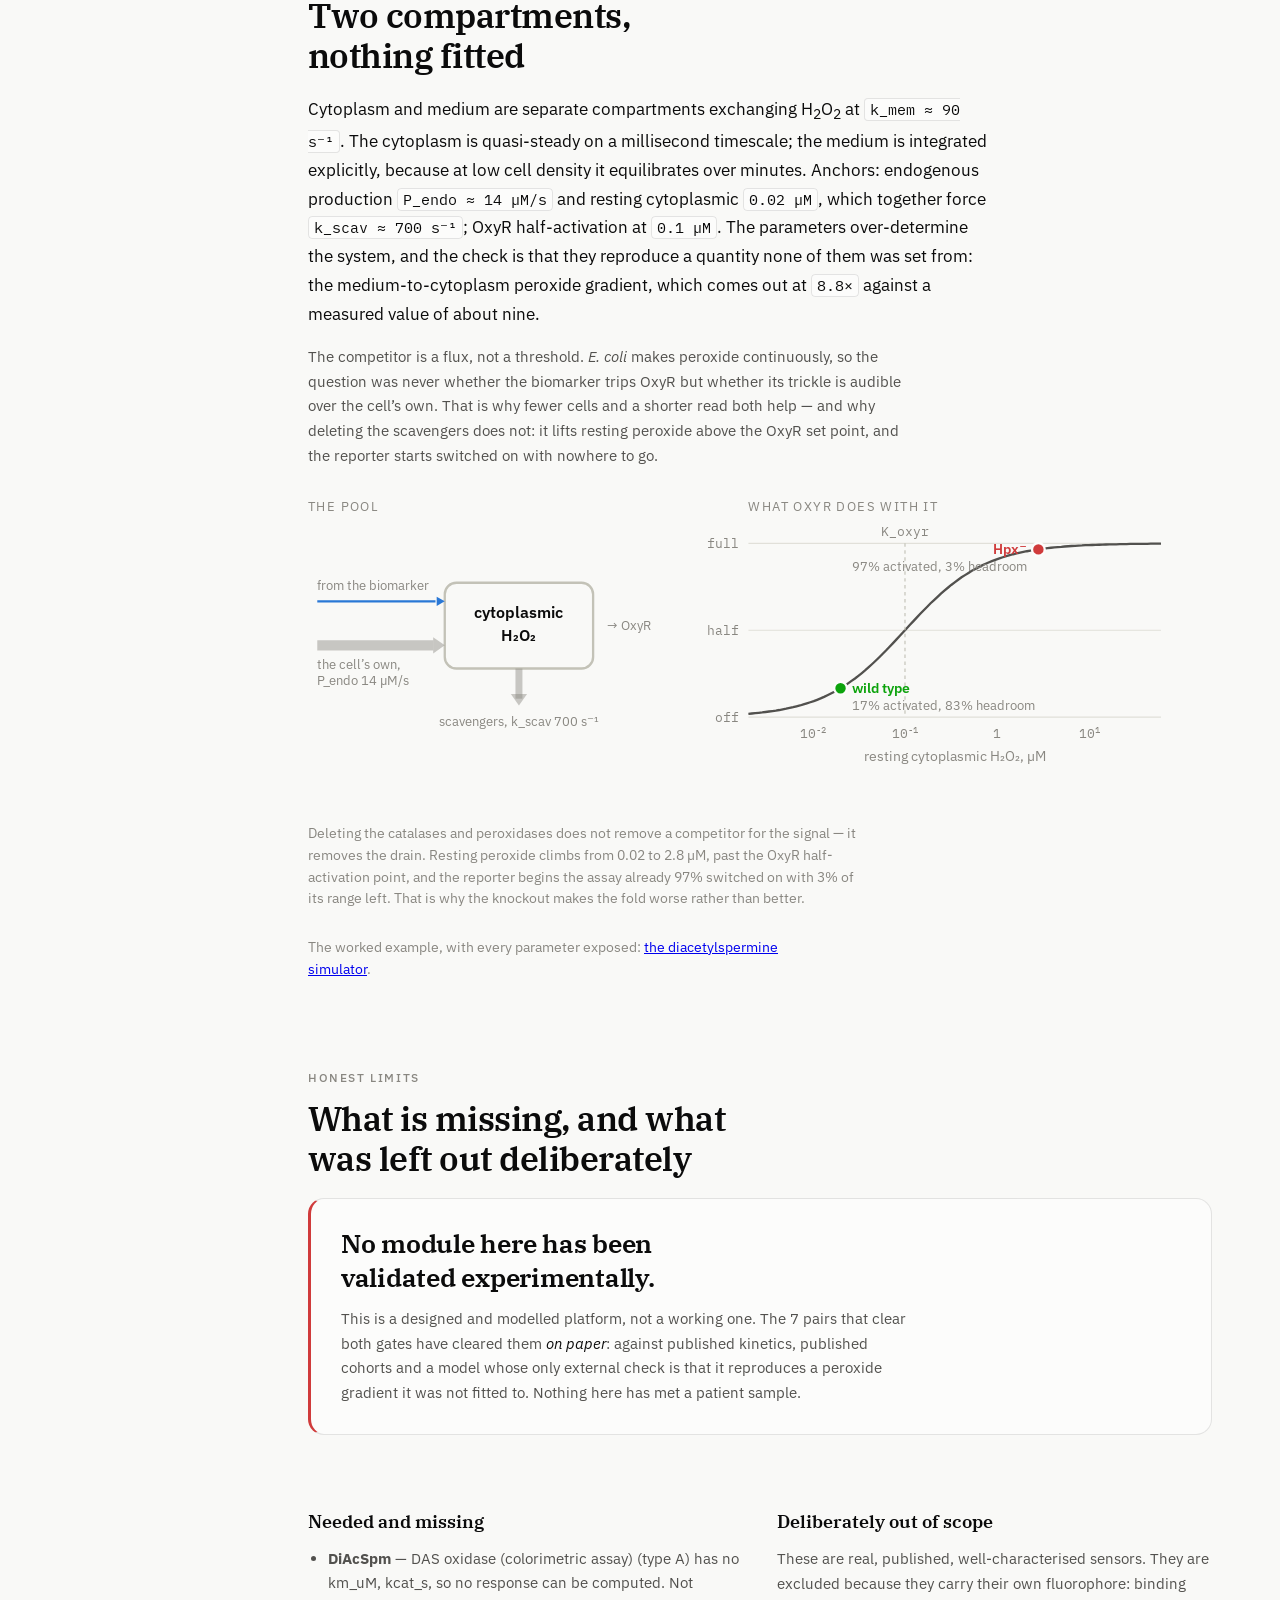
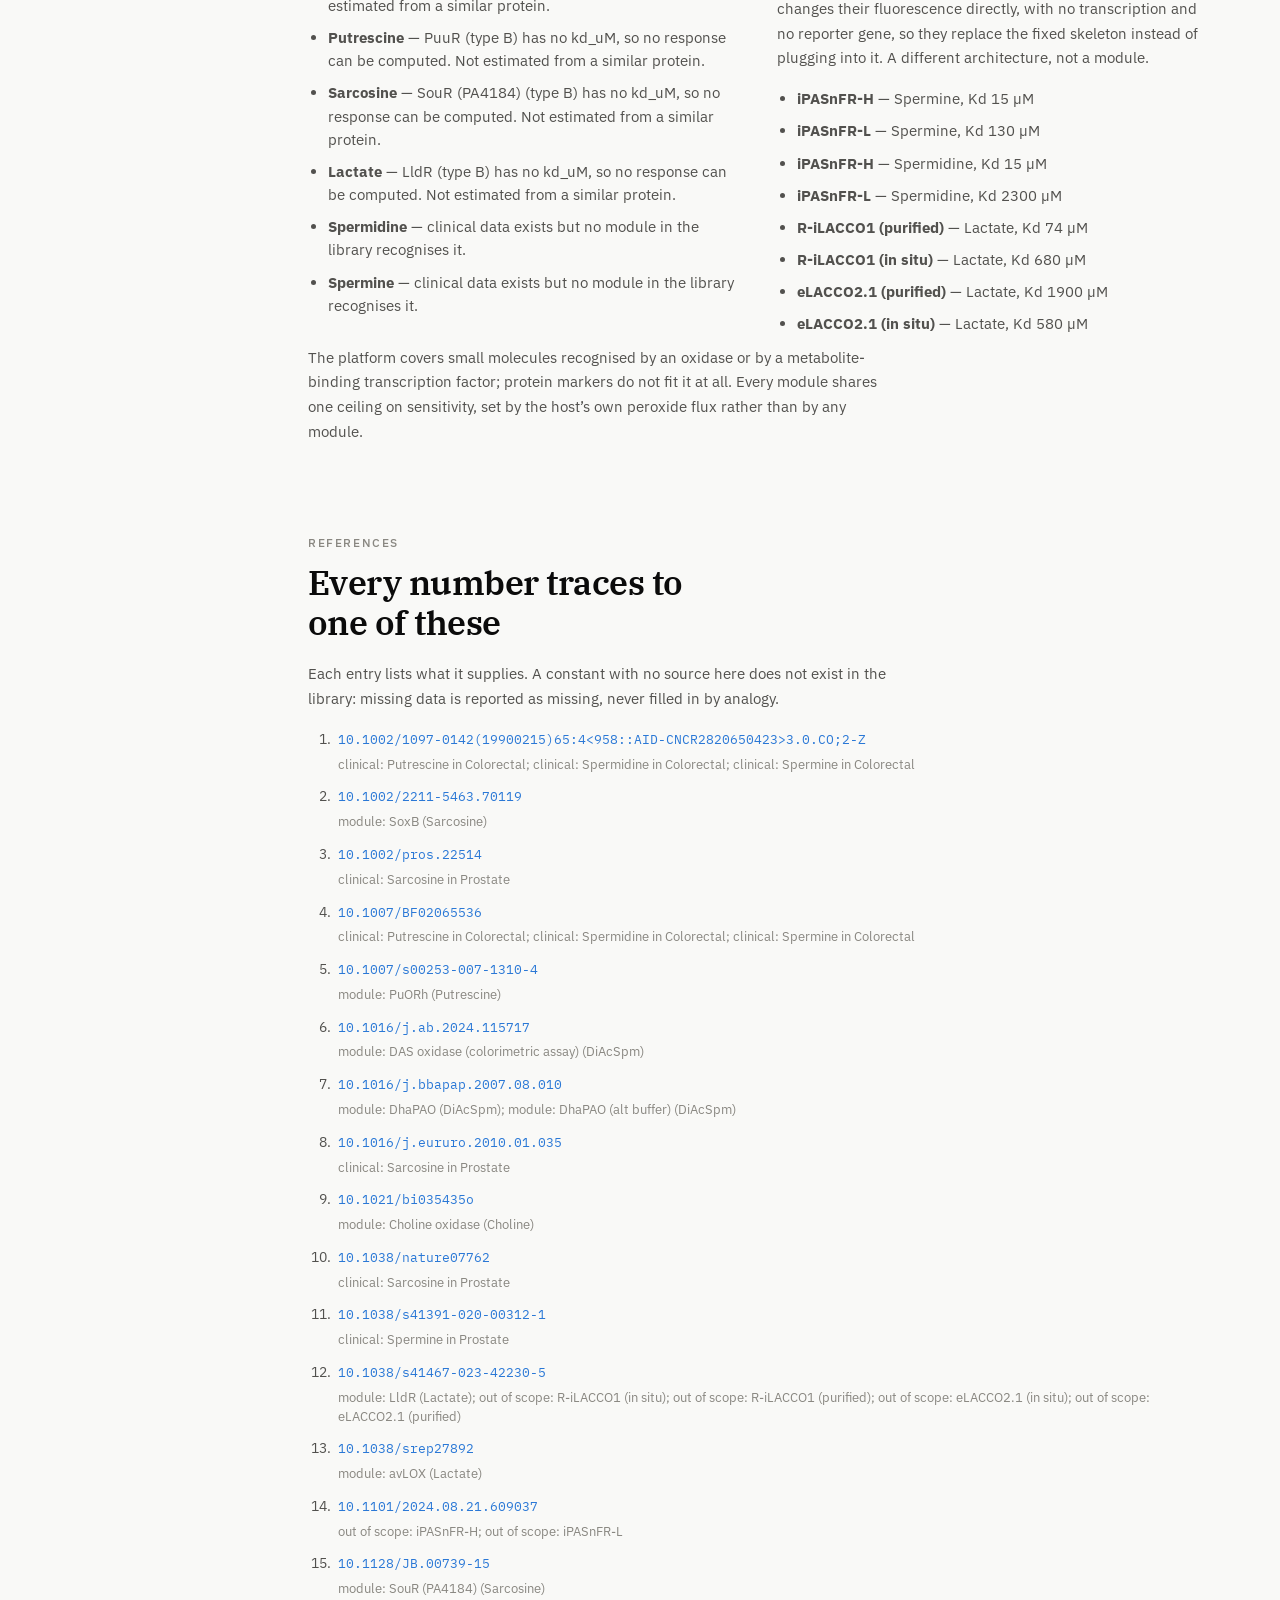
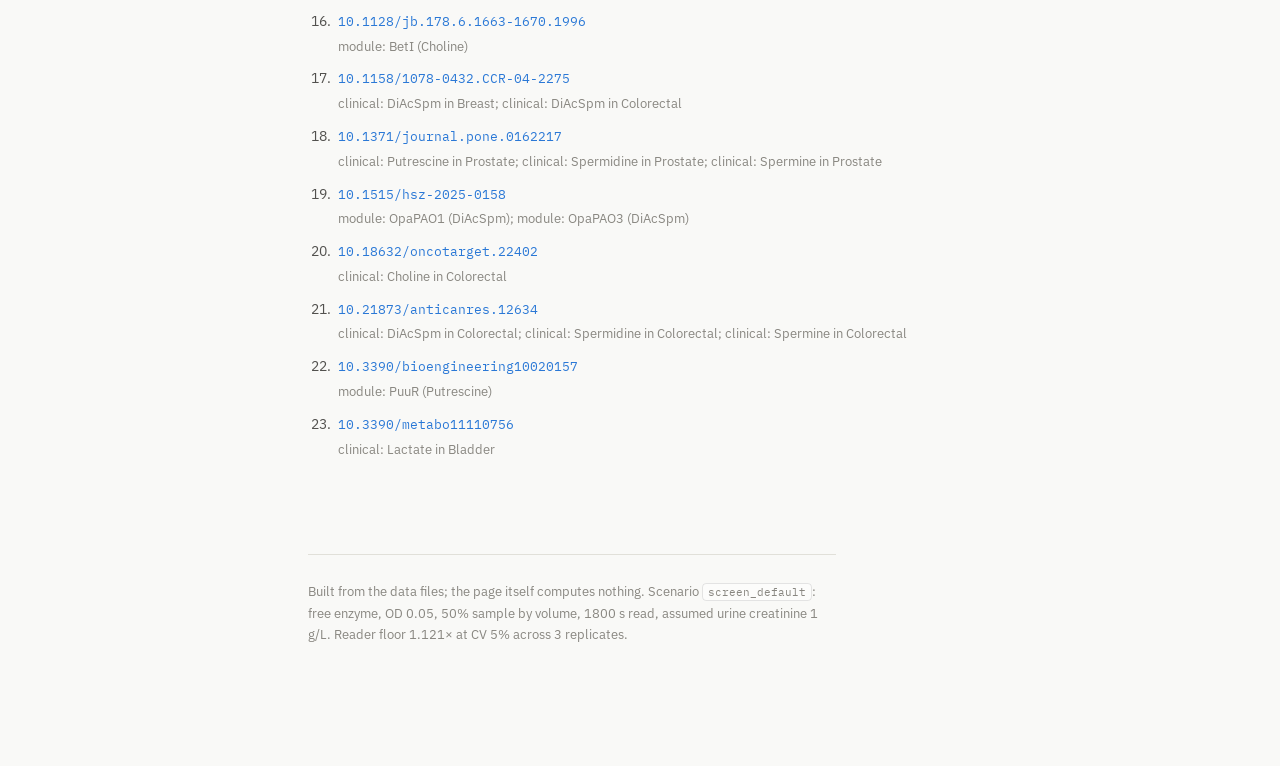
==== commit 5f44d7e7: "Draw the two arguments that were only asserted Both sections had their conclusion sitting in prose u" ====
--- a/index.html
+++ b/index.html
@@ -164,6 +164,23 @@
 .swipe{display:none;color:var(--ink-3);font-size:12.5px;margin:10px 0 0}
 @media (max-width:700px){.swipe{display:block}}
 
+/* the two explanatory figures */
+svg.mech,svg.enzfig{width:100%;height:auto;display:block}
+.figscroll svg.mech{min-width:720px}
+.figscroll svg.enzfig{min-width:740px}
+.mechfig,.enzfigwrap{margin:28px 0 0;padding:0}
+.mechfig figcaption,.enzfigwrap figcaption{margin-top:16px;color:var(--ink-3);
+    font-size:13.5px;line-height:1.6;max-width:70ch}
+.panlab{fill:var(--ink-3);font-size:11px;letter-spacing:.11em;
+        text-transform:uppercase;font-family:var(--sans)}
+.poolt{fill:var(--ink-1);font-size:14px;font-weight:600;font-family:var(--sans)}
+.flow{fill:var(--ink-3);font-size:11.5px;font-family:var(--sans)}
+.curve{fill:none;stroke:var(--ink-2);stroke-width:2}
+.band{fill:var(--series-a);opacity:.13}
+.ptlab{font-size:12.5px;font-weight:600;font-family:var(--sans)}
+.ptsub{fill:var(--ink-3);font-size:11px;font-family:var(--sans)}
+.note{fill:var(--ink-3);font-size:11.5px;font-family:var(--sans)}
+
 table{border-collapse:collapse;width:100%;font-size:13.5px}
 th{text-align:left;font-weight:500;color:var(--ink-3);font-size:11px;
    letter-spacing:.09em;text-transform:uppercase;padding:0 12px 10px;
@@ -330,7 +347,7 @@
 <text class="rowlab" x="184" y="157.0" text-anchor="end">DhaPAO (alt buffer)</text>
 <text class="rowsub" x="184" y="146.0" text-anchor="end">DiAcSpm</text>
 <rect class="range" x="259.7" y="149.5" width="26.2" height="7" rx="3.5" fill="var(--series-a)"><title>DiAcSpm: clinical 0.0744 to 0.17 µM</title></rect>
-<g class="anchor" transform="translate(482.7,153.0)"><path d="M0,-7 L7,0 L0,7 L-7,0 Z" fill="var(--surface-1)" stroke="var(--series-a)" stroke-width="2"/><title>Km = 83.0 µM</title></g>
+<g class="anchor" transform="translate(482.7,153.0)"><path d="M0,-7 L7,0 L0,7 L-7,0 Z" fill="var(--surface-1)" stroke="var(--series-a)" stroke-width="2"/><title>Km = 83 µM</title></g>
 <text class="rownote" x="714" y="157.0">488× below</text>
 <text class="rowlab" x="184" y="191.0" text-anchor="end">SoxB</text>
 <text class="rowsub" x="184" y="180.0" text-anchor="end">Sarcosine</text>
@@ -342,7 +359,7 @@
 <rect class="range" x="259.7" y="217.5" width="26.2" height="7" rx="3.5" fill="var(--series-a)"><title>DiAcSpm: clinical 0.0744 to 0.17 µM</title></rect>
 <g class="anchor" transform="translate(524.5,221.0)"><path d="M0,-7 L7,0 L0,7 L-7,0 Z" fill="var(--surface-1)" stroke="var(--series-a)" stroke-width="2"/><title>Km = 310 µM</title></g>
 <text class="rownote" x="714" y="225.0">1818× below</text>
-</svg></div><p class="swipe">Swipe the chart sideways, or read the same numbers below.</p><div class="figscroll"><table class="posdata"><thead><tr><th>module</th><th>biomarker</th><th class="n">constant</th><th class="n">clinical range</th><th class="n">analyte / constant</th></tr></thead><tbody><tr><td class="bm">PuORh</td><td>Putrescine</td><td class="n">Km = 8.2 <span class="u">µM</span></td><td class="n">0.68 – 2.75 <span class="u">µM</span></td><td class="n">0.34</td></tr><tr><td class="bm">OpaPAO1</td><td>DiAcSpm</td><td class="n">Km = 3.6 <span class="u">µM</span></td><td class="n">0.0744 – 0.17 <span class="u">µM</span></td><td class="n">0.047</td></tr><tr><td class="bm">OpaPAO3</td><td>DiAcSpm</td><td class="n">Km = 7.1 <span class="u">µM</span></td><td class="n">0.0744 – 0.17 <span class="u">µM</span></td><td class="n">0.024</td></tr><tr><td class="bm">DhaPAO (alt buffer)</td><td>DiAcSpm</td><td class="n">Km = 83.0 <span class="u">µM</span></td><td class="n">0.0744 – 0.17 <span class="u">µM</span></td><td class="n">0.0021</td></tr><tr><td class="bm">SoxB</td><td>Sarcosine</td><td class="n">Km = 1.7×10<sup>4</sup> <span class="u">µM</span></td><td class="n">6.46 – 9.55 <span class="u">µM</span></td><td class="n">5.6×10<sup>-4</sup></td></tr><tr><td class="bm">DhaPAO</td><td>DiAcSpm</td><td class="n">Km = 310 <span class="u">µM</span></td><td class="n">0.0744 – 0.17 <span class="u">µM</span></td><td class="n">5.5×10<sup>-4</sup></td></tr></tbody></table></div></div>
+</svg></div><p class="swipe">Swipe the chart sideways, or read the same numbers below.</p><div class="figscroll"><table class="posdata"><thead><tr><th>module</th><th>biomarker</th><th class="n">constant</th><th class="n">clinical range</th><th class="n">analyte / constant</th></tr></thead><tbody><tr><td class="bm">PuORh</td><td>Putrescine</td><td class="n">Km = 8.2 <span class="u">µM</span></td><td class="n">0.68 – 2.75 <span class="u">µM</span></td><td class="n">0.34</td></tr><tr><td class="bm">OpaPAO1</td><td>DiAcSpm</td><td class="n">Km = 3.6 <span class="u">µM</span></td><td class="n">0.0744 – 0.17 <span class="u">µM</span></td><td class="n">0.047</td></tr><tr><td class="bm">OpaPAO3</td><td>DiAcSpm</td><td class="n">Km = 7.1 <span class="u">µM</span></td><td class="n">0.0744 – 0.17 <span class="u">µM</span></td><td class="n">0.024</td></tr><tr><td class="bm">DhaPAO (alt buffer)</td><td>DiAcSpm</td><td class="n">Km = 83 <span class="u">µM</span></td><td class="n">0.0744 – 0.17 <span class="u">µM</span></td><td class="n">0.0021</td></tr><tr><td class="bm">SoxB</td><td>Sarcosine</td><td class="n">Km = 1.7×10<sup>4</sup> <span class="u">µM</span></td><td class="n">6.46 – 9.55 <span class="u">µM</span></td><td class="n">5.6×10<sup>-4</sup></td></tr><tr><td class="bm">DhaPAO</td><td>DiAcSpm</td><td class="n">Km = 310 <span class="u">µM</span></td><td class="n">0.0744 – 0.17 <span class="u">µM</span></td><td class="n">5.5×10<sup>-4</sup></td></tr></tbody></table></div></div>
 <p class='aside'>Every constant plotted here is a K<sub>m</sub>: all of these are type A modules. <b>No type B module appears at all</b> &mdash; the only one in the library with a published K<sub>d</sub> is BetI, and choline has no clinical distribution to plot it against. That gap in the data, not the chemistry, is what currently limits the second module type. Sitting far below the constant is survivable &mdash; the branch is simply first order there &mdash; but it costs enzyme loading and signal. Sitting far above means saturation, which no amount of sample preparation recovers.</p>
 </section><section id='library'>
 <h2>The screen</h2>
@@ -422,10 +439,11 @@
 </section><section id='enzymes'>
 <h2>Swapping the enzyme</h2>
 <p class='h2sub'>Catalytic efficiency is not the lever it looks like</p>
+<figure class="enzfigwrap"><div class="figscroll"><svg class="enzfig" viewBox="0 0 780 272" role="img" aria-label="Catalytic efficiency against the fold it delivers and the enzyme loading it requires"><text class="panlab" x="54" y="14">What it buys in signal</text><line class="grid" x1="54" y1="192.0" x2="374" y2="192.0"/><text class="tick" x="46" y="196.0" text-anchor="end">1.24×</text><line class="grid" x1="54" y1="117.0" x2="374" y2="117.0"/><text class="tick" x="46" y="121.0" text-anchor="end">1.33×</text><line class="grid" x1="54" y1="42.0" x2="374" y2="42.0"/><text class="tick" x="46" y="46.0" text-anchor="end">1.41×</text><line class="grid" x1="54.0" y1="42" x2="54.0" y2="192"/><text class="tick" x="54.0" y="209" text-anchor="middle">10<tspan dy="-4" font-size="8">-3</tspan></text><line class="grid" x1="118.0" y1="42" x2="118.0" y2="192"/><text class="tick" x="118.0" y="209" text-anchor="middle">10<tspan dy="-4" font-size="8">-2</tspan></text><line class="grid" x1="182.0" y1="42" x2="182.0" y2="192"/><text class="tick" x="182.0" y="209" text-anchor="middle">10<tspan dy="-4" font-size="8">-1</tspan></text><line class="grid" x1="246.0" y1="42" x2="246.0" y2="192"/><text class="tick" x="246.0" y="209" text-anchor="middle">10<tspan dy="-4" font-size="8">0</tspan></text><line class="grid" x1="310.0" y1="42" x2="310.0" y2="192"/><text class="tick" x="310.0" y="209" text-anchor="middle">10<tspan dy="-4" font-size="8">1</tspan></text><line class="grid" x1="374.0" y1="42" x2="374.0" y2="192"/><text class="tick" x="374.0" y="209" text-anchor="middle">10<tspan dy="-4" font-size="8">2</tspan></text><text class="axis-title" x="214.0" y="230" text-anchor="middle">catalytic efficiency, kcat/Km</text><rect class="band" x="54" y="82.9" width="320" height="68.2"/><circle cx="227.3" cy="82.9" r="5" fill="var(--series-a)" stroke="var(--surface-1)" stroke-width="2"><title>DhaPAO: kcat/Km 0.51, fold 1.364</title></circle><circle cx="259.6" cy="88.3" r="5" fill="var(--series-a)" stroke="var(--surface-1)" stroke-width="2"><title>OpaPAO3: kcat/Km 1.63, fold 1.358</title></circle><circle cx="263.9" cy="90.4" r="5" fill="var(--series-a)" stroke="var(--surface-1)" stroke-width="2"><title>DhaPAO (alt buffer): kcat/Km 1.9, fold 1.355</title></circle><circle cx="365.0" cy="151.1" r="5" fill="var(--series-a)" stroke="var(--surface-1)" stroke-width="2"><title>OpaPAO1: kcat/Km 72.2, fold 1.288</title></circle><text class="note" x="54" y="250">142× range in efficiency, 1.06× in fold</text><text class="panlab" x="440" y="14">What it saves in enzyme</text><line class="grid" x1="440" y1="192.0" x2="760" y2="192.0"/><text class="tick" x="432" y="196.0" text-anchor="end">10<tspan dy="-4" font-size="8">-5</tspan></text><line class="grid" x1="440" y1="167.0" x2="760" y2="167.0"/><text class="tick" x="432" y="171.0" text-anchor="end">10<tspan dy="-4" font-size="8">-4</tspan></text><line class="grid" x1="440" y1="142.0" x2="760" y2="142.0"/><text class="tick" x="432" y="146.0" text-anchor="end">10<tspan dy="-4" font-size="8">-3</tspan></text><line class="grid" x1="440" y1="117.0" x2="760" y2="117.0"/><text class="tick" x="432" y="121.0" text-anchor="end">10<tspan dy="-4" font-size="8">-2</tspan></text><line class="grid" x1="440" y1="92.0" x2="760" y2="92.0"/><text class="tick" x="432" y="96.0" text-anchor="end">10<tspan dy="-4" font-size="8">-1</tspan></text><line class="grid" x1="440" y1="67.0" x2="760" y2="67.0"/><text class="tick" x="432" y="71.0" text-anchor="end">10<tspan dy="-4" font-size="8">0</tspan></text><line class="grid" x1="440" y1="42.0" x2="760" y2="42.0"/><text class="tick" x="432" y="46.0" text-anchor="end">10<tspan dy="-4" font-size="8">1</tspan></text><line class="grid" x1="440.0" y1="42" x2="440.0" y2="192"/><text class="tick" x="440.0" y="209" text-anchor="middle">10<tspan dy="-4" font-size="8">-3</tspan></text><line class="grid" x1="504.0" y1="42" x2="504.0" y2="192"/><text class="tick" x="504.0" y="209" text-anchor="middle">10<tspan dy="-4" font-size="8">-2</tspan></text><line class="grid" x1="568.0" y1="42" x2="568.0" y2="192"/><text class="tick" x="568.0" y="209" text-anchor="middle">10<tspan dy="-4" font-size="8">-1</tspan></text><line class="grid" x1="632.0" y1="42" x2="632.0" y2="192"/><text class="tick" x="632.0" y="209" text-anchor="middle">10<tspan dy="-4" font-size="8">0</tspan></text><line class="grid" x1="696.0" y1="42" x2="696.0" y2="192"/><text class="tick" x="696.0" y="209" text-anchor="middle">10<tspan dy="-4" font-size="8">1</tspan></text><line class="grid" x1="760.0" y1="42" x2="760.0" y2="192"/><text class="tick" x="760.0" y="209" text-anchor="middle">10<tspan dy="-4" font-size="8">2</tspan></text><text class="axis-title" x="600.0" y="230" text-anchor="middle">catalytic efficiency, kcat/Km</text><circle cx="450.7" cy="65.7" r="5" fill="var(--series-b)" stroke="var(--surface-1)" stroke-width="2"><title>SoxB: kcat/Km 0.00147, needs 1.13 uM enzyme</title></circle><circle cx="539.5" cy="100.3" r="5" fill="var(--series-b)" stroke="var(--surface-1)" stroke-width="2"><title>Choline oxidase: kcat/Km 0.0359, needs 0.0464 uM enzyme</title></circle><circle cx="583.7" cy="117.6" r="5" fill="var(--series-b)" stroke="var(--surface-1)" stroke-width="2"><title>avLOX: kcat/Km 0.176, needs 0.00946 uM enzyme</title></circle><circle cx="613.3" cy="129.2" r="5" fill="var(--series-b)" stroke="var(--surface-1)" stroke-width="2"><title>DhaPAO: kcat/Km 0.51, needs 0.00327 uM enzyme</title></circle><circle cx="645.6" cy="141.8" r="5" fill="var(--series-b)" stroke="var(--surface-1)" stroke-width="2"><title>OpaPAO3: kcat/Km 1.63, needs 0.00102 uM enzyme</title></circle><circle cx="649.9" cy="143.5" r="5" fill="var(--series-b)" stroke="var(--surface-1)" stroke-width="2"><title>DhaPAO (alt buffer): kcat/Km 1.9, needs 8.7×10<sup>-4</sup> uM enzyme</title></circle><circle cx="664.1" cy="149.0" r="5" fill="var(--series-b)" stroke="var(--surface-1)" stroke-width="2"><title>PuORh: kcat/Km 3.17, needs 5.2×10<sup>-4</sup> uM enzyme</title></circle><circle cx="751.0" cy="182.9" r="5" fill="var(--series-b)" stroke="var(--surface-1)" stroke-width="2"><title>OpaPAO1: kcat/Km 72.2, needs 2.3×10<sup>-5</sup> uM enzyme</title></circle><text class="note" x="440" y="250">minimum enzyme, µM (falls as 1/efficiency)</text></svg></div><figcaption>Left: the four enzymes published for DiAcSpm, on the fold each delivers. Right: every type A enzyme in the library, on the loading each needs to turn over 95% of its analyte inside the read. The axis is the same. A better enzyme costs less enzyme; it does not produce more signal, because the ceiling is set by the cell’s own peroxide flux and no enzyme moves that.</figcaption></figure>
 <h3>DiAcSpm</h3>
 <div class="figscroll"><table class="enz"><thead><tr><th>enzyme</th><th>organism</th><th class="n">kcat <span class="u">s⁻¹</span></th><th class="n">Km <span class="u">µM</span></th><th class="n">kcat/Km <span class="u">µM⁻¹s⁻¹</span></th><th class="n">relative</th></tr></thead><tbody>
 <tr><td class="bm">OpaPAO1</td><td>Ogataea parapolymorpha</td><td class="n">260</td><td class="n">3.6</td><td class="n">72.2</td><td class="n">142×</td></tr>
-<tr><td class="bm">DhaPAO (alt buffer)</td><td>Debaryomyces hansenii</td><td class="n">158</td><td class="n">83.0</td><td class="n">1.9</td><td class="n">3.73×</td></tr>
+<tr><td class="bm">DhaPAO (alt buffer)</td><td>Debaryomyces hansenii</td><td class="n">158</td><td class="n">83</td><td class="n">1.9</td><td class="n">3.73×</td></tr>
 <tr><td class="bm">OpaPAO3</td><td>Ogataea parapolymorpha</td><td class="n">11.6</td><td class="n">7.1</td><td class="n">1.63</td><td class="n">3.21×</td></tr>
 <tr><td class="bm">DhaPAO</td><td>Debaryomyces hansenii</td><td class="n">158</td><td class="n">310</td><td class="n">0.51</td><td class="n">1×</td></tr>
 </tbody></table></div>
@@ -433,8 +451,9 @@
 </section><section id='model'>
 <h2>The model underneath</h2>
 <p class='h2sub'>Two compartments, nothing fitted</p>
-<p>Cytoplasm and medium are separate compartments exchanging H<sub>2</sub>O<sub>2</sub> at <code>k_mem &asymp; 90.0 s&#8315;&#185;</code>. The cytoplasm is quasi-steady on a millisecond timescale; the medium is integrated explicitly, because at low cell density it equilibrates over minutes. Anchors: endogenous production <code>P_endo &asymp; 14.0 &micro;M/s</code> and resting cytoplasmic <code>0.02 &micro;M</code>, which together force <code>k_scav &asymp; 700 s&#8315;&#185;</code>; OxyR half-activation at <code>0.1 &micro;M</code>. The parameters over-determine the system, and the check is that they reproduce a quantity none of them was set from: the medium-to-cytoplasm peroxide gradient, which comes out at <code>8.8&times;</code> against a measured value of about nine.</p>
+<p>Cytoplasm and medium are separate compartments exchanging H<sub>2</sub>O<sub>2</sub> at <code>k_mem &asymp; 90 s&#8315;&#185;</code>. The cytoplasm is quasi-steady on a millisecond timescale; the medium is integrated explicitly, because at low cell density it equilibrates over minutes. Anchors: endogenous production <code>P_endo &asymp; 14 &micro;M/s</code> and resting cytoplasmic <code>0.02 &micro;M</code>, which together force <code>k_scav &asymp; 700 s&#8315;&#185;</code>; OxyR half-activation at <code>0.1 &micro;M</code>. The parameters over-determine the system, and the check is that they reproduce a quantity none of them was set from: the medium-to-cytoplasm peroxide gradient, which comes out at <code>8.8&times;</code> against a measured value of about nine.</p>
 <p class='aside'>The competitor is a flux, not a threshold. <i>E.&nbsp;coli</i> makes peroxide continuously, so the question was never whether the biomarker trips OxyR but whether its trickle is audible over the cell&rsquo;s own. That is why fewer cells and a shorter read both help &mdash; and why deleting the scavengers does not: it lifts resting peroxide above the OxyR set point, and the reporter starts switched on with nowhere to go.</p>
+<figure class="mechfig"><div class="figscroll"><svg class="mech" viewBox="0 0 780 268" role="img" aria-label="The cytoplasmic peroxide pool has two inputs and one drain; removing the drain raises the resting level from 0.02 to 2.8 uM, above the OxyR half-activation point of 0.1 uM."><text class="panlab" x="0" y="12">The pool</text><rect x="118" y="74" width="128" height="74" rx="10" fill="none" stroke="var(--axis)" stroke-width="2"/><text class="poolt" x="182" y="104" text-anchor="middle">cytoplasmic</text><text class="poolt" x="182" y="124" text-anchor="middle">H₂O₂</text><path d="M8 90 H110" stroke="var(--series-a)" stroke-width="2" fill="none"/><path d="M118 90 l-7 -4 v8 z" fill="var(--series-a)"/><text class="flow" x="8" y="80" fill="var(--series-a)">from the biomarker</text><path d="M8 128 H108" stroke="var(--ink-3)" stroke-width="9" fill="none" opacity=".45"/><path d="M118 128 l-10 -7 v14 z" fill="var(--ink-3)" opacity=".45"/><text class="flow" x="8" y="148">the cell’s own,</text><text class="flow" x="8" y="162">P_endo 14 µM/s</text><path d="M182 148 V174" stroke="var(--ink-3)" stroke-width="6" opacity=".45" fill="none"/><path d="M182 180 l-7 -10 h14 z" fill="var(--ink-3)" opacity=".45"/><text class="flow" x="182" y="198" text-anchor="middle">scavengers, k_scav 700 s⁻¹</text><text class="flow" x="258" y="115">→ OxyR</text><text class="panlab" x="380" y="12">What OxyR does with it</text><line class="grid" x1="380" y1="190.0" x2="736" y2="190.0"/><text class="tick" x="372" y="194.0" text-anchor="end">off</text><line class="grid" x1="380" y1="115.0" x2="736" y2="115.0"/><text class="tick" x="372" y="119.0" text-anchor="end">half</text><line class="grid" x1="380" y1="40.0" x2="736" y2="40.0"/><text class="tick" x="372" y="44.0" text-anchor="end">full</text><text class="tick" x="435.6" y="208" text-anchor="middle">10<tspan dy='-4' font-size='8'>-2</tspan></text><text class="tick" x="515.1" y="208" text-anchor="middle">10<tspan dy='-4' font-size='8'>-1</tspan></text><text class="tick" x="594.6" y="208" text-anchor="middle">1</text><text class="tick" x="674.1" y="208" text-anchor="middle">10<tspan dy='-4' font-size='8'>1</tspan></text><text class="axis-title" x="558.0" y="228" text-anchor="middle">resting cytoplasmic H₂O₂, µM</text><polyline class="curve" points="380.0,187.1 383.0,186.8 385.9,186.5 388.9,186.2 391.9,185.9 394.8,185.5 397.8,185.1 400.8,184.7 403.7,184.3 406.7,183.8 409.7,183.2 412.6,182.7 415.6,182.0 418.6,181.4 421.5,180.6 424.5,179.9 427.5,179.0 430.4,178.1 433.4,177.1 436.4,176.1 439.3,175.0 442.3,173.8 445.3,172.5 448.2,171.1 451.2,169.6 454.2,168.1 457.1,166.4 460.1,164.6 463.1,162.8 466.0,160.8 469.0,158.7 472.0,156.6 474.9,154.3 477.9,151.9 480.9,149.4 483.8,146.8 486.8,144.1 489.8,141.3 492.7,138.5 495.7,135.5 498.7,132.5 501.6,129.4 504.6,126.3 507.6,123.1 510.5,119.9 513.5,116.7 516.5,113.5 519.4,110.3 522.4,107.1 525.4,103.9 528.3,100.8 531.3,97.7 534.3,94.7 537.2,91.7 540.2,88.9 543.2,86.1 546.1,83.4 549.1,80.8 552.1,78.3 555.0,75.9 558.0,73.6 561.0,71.4 563.9,69.3 566.9,67.4 569.9,65.5 572.8,63.7 575.8,62.1 578.8,60.5 581.7,59.0 584.7,57.6 587.7,56.3 590.6,55.1 593.6,54.0 596.6,52.9 599.5,52.0 602.5,51.1 605.5,50.2 608.4,49.4 611.4,48.7 614.4,48.0 617.3,47.4 620.3,46.8 623.3,46.3 626.2,45.8 629.2,45.3 632.2,44.9 635.1,44.5 638.1,44.1 641.1,43.8 644.0,43.5 647.0,43.2 650.0,43.0 652.9,42.7 655.9,42.5 658.9,42.3 661.8,42.1 664.8,41.9 667.8,41.8 670.7,41.6 673.7,41.5 676.7,41.4 679.6,41.3 682.6,41.2 685.6,41.1 688.5,41.0 691.5,40.9 694.5,40.8 697.4,40.8 700.4,40.7 703.4,40.6 706.3,40.6 709.3,40.5 712.3,40.5 715.2,40.5 718.2,40.4 721.2,40.4 724.1,40.4 727.1,40.3 730.1,40.3 733.0,40.3 736.0,40.2"/><line x1="515.1" y1="40" x2="515.1" y2="190" stroke="var(--axis)" stroke-dasharray="3 3"/><text class="tick" x="515.1" y="34" text-anchor="middle">K_oxyr</text><circle cx="459.5" cy="165.0" r="5.5" fill="var(--good)" stroke="var(--surface-1)" stroke-width="2"><title>wild type: resting 0.02 uM, OxyR 17% activated</title></circle><text class="ptlab" x="469.5" y="169.0" text-anchor="start" fill="var(--good)">wild type</text><text class="ptsub" x="469.5" y="184.0" text-anchor="start">17% activated, 83% headroom</text><circle cx="630.2" cy="45.2" r="5.5" fill="var(--critical)" stroke="var(--surface-1)" stroke-width="2"><title>Hpx⁻: resting 2.8 uM, OxyR 97% activated</title></circle><text class="ptlab" x="620.2" y="49.2" text-anchor="end" fill="var(--critical)">Hpx⁻</text><text class="ptsub" x="620.2" y="64.2" text-anchor="end">97% activated, 3% headroom</text></svg></div><figcaption>Deleting the catalases and peroxidases does not remove a competitor for the signal — it removes the drain. Resting peroxide climbs from 0.02 to 2.8 µM, past the OxyR half-activation point, and the reporter begins the assay already 97% switched on with 3% of its range left. That is why the knockout makes the fold worse rather than better.</figcaption></figure>
 <p class='sub'>The worked example, with every parameter exposed: <a href='simulator.html'>the diacetylspermine simulator</a>.</p>
 </section><section id='gaps'>
 <h2>Honest limits</h2>
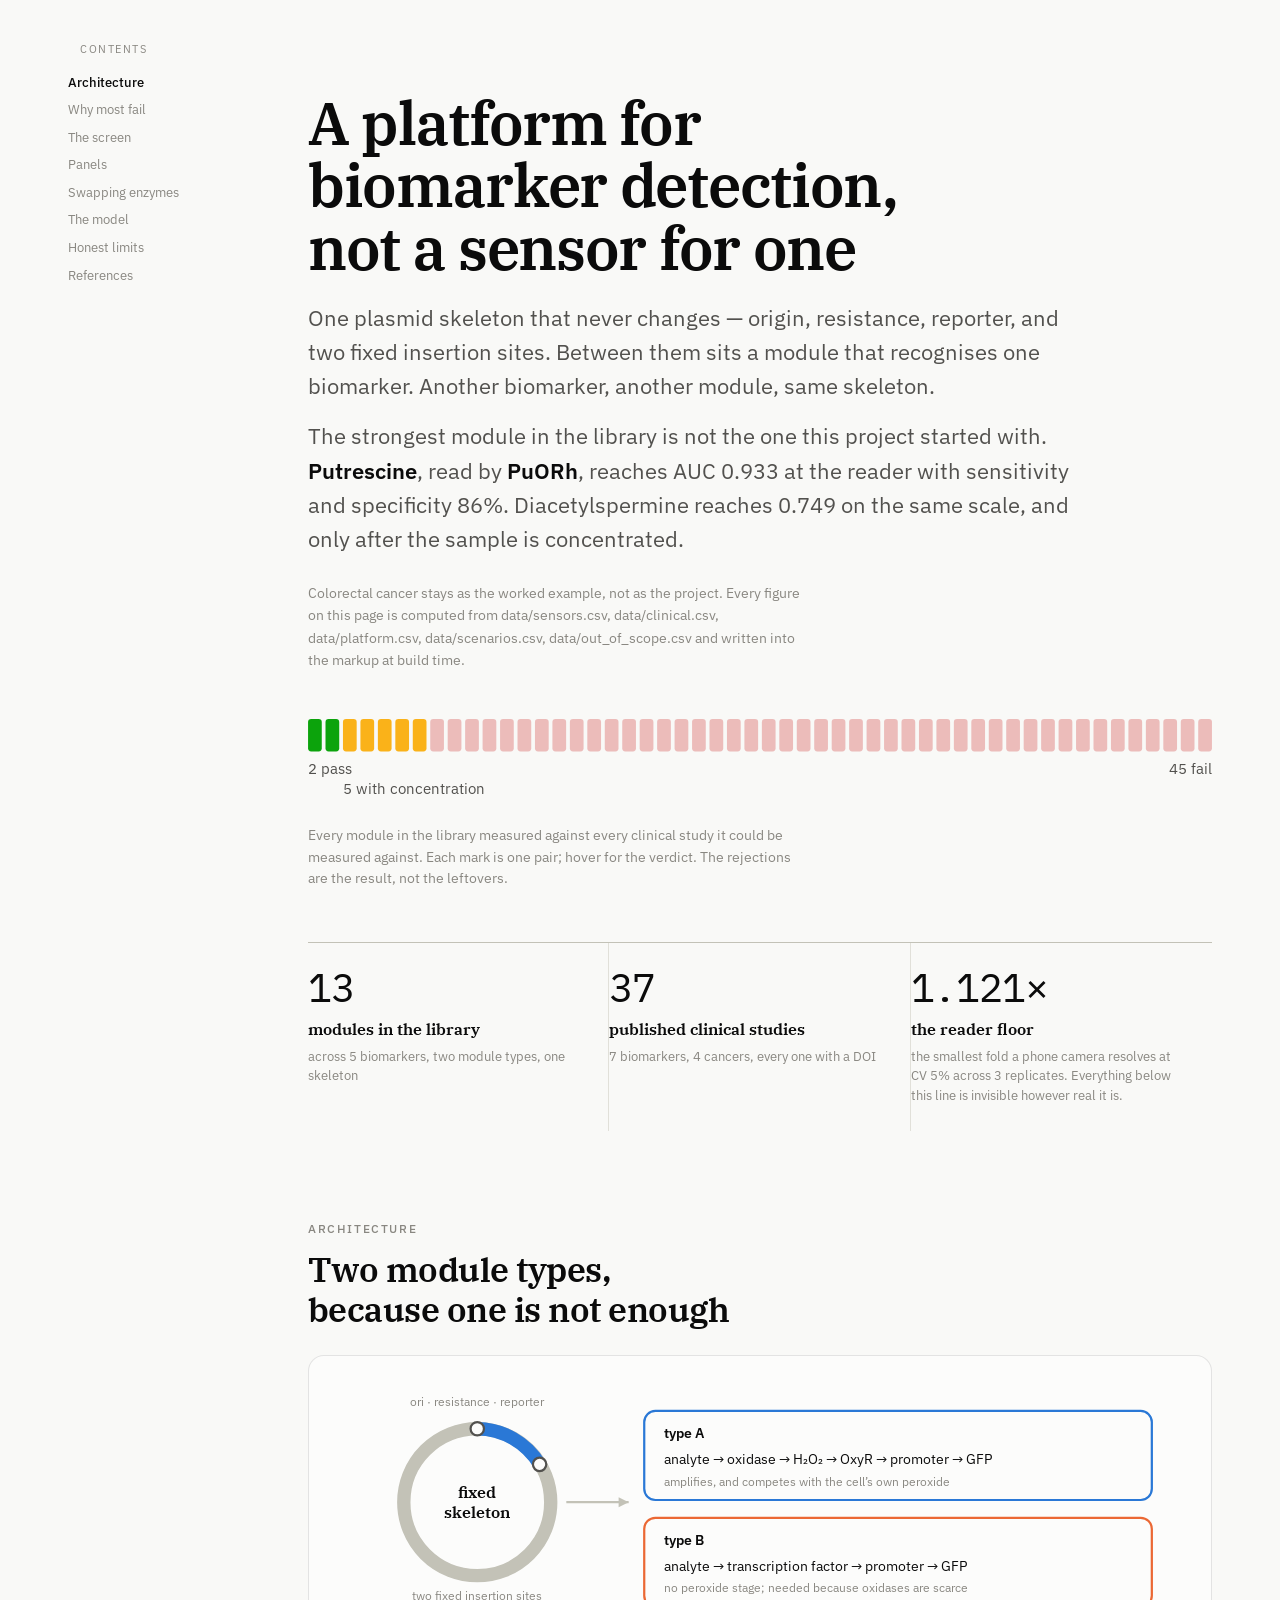
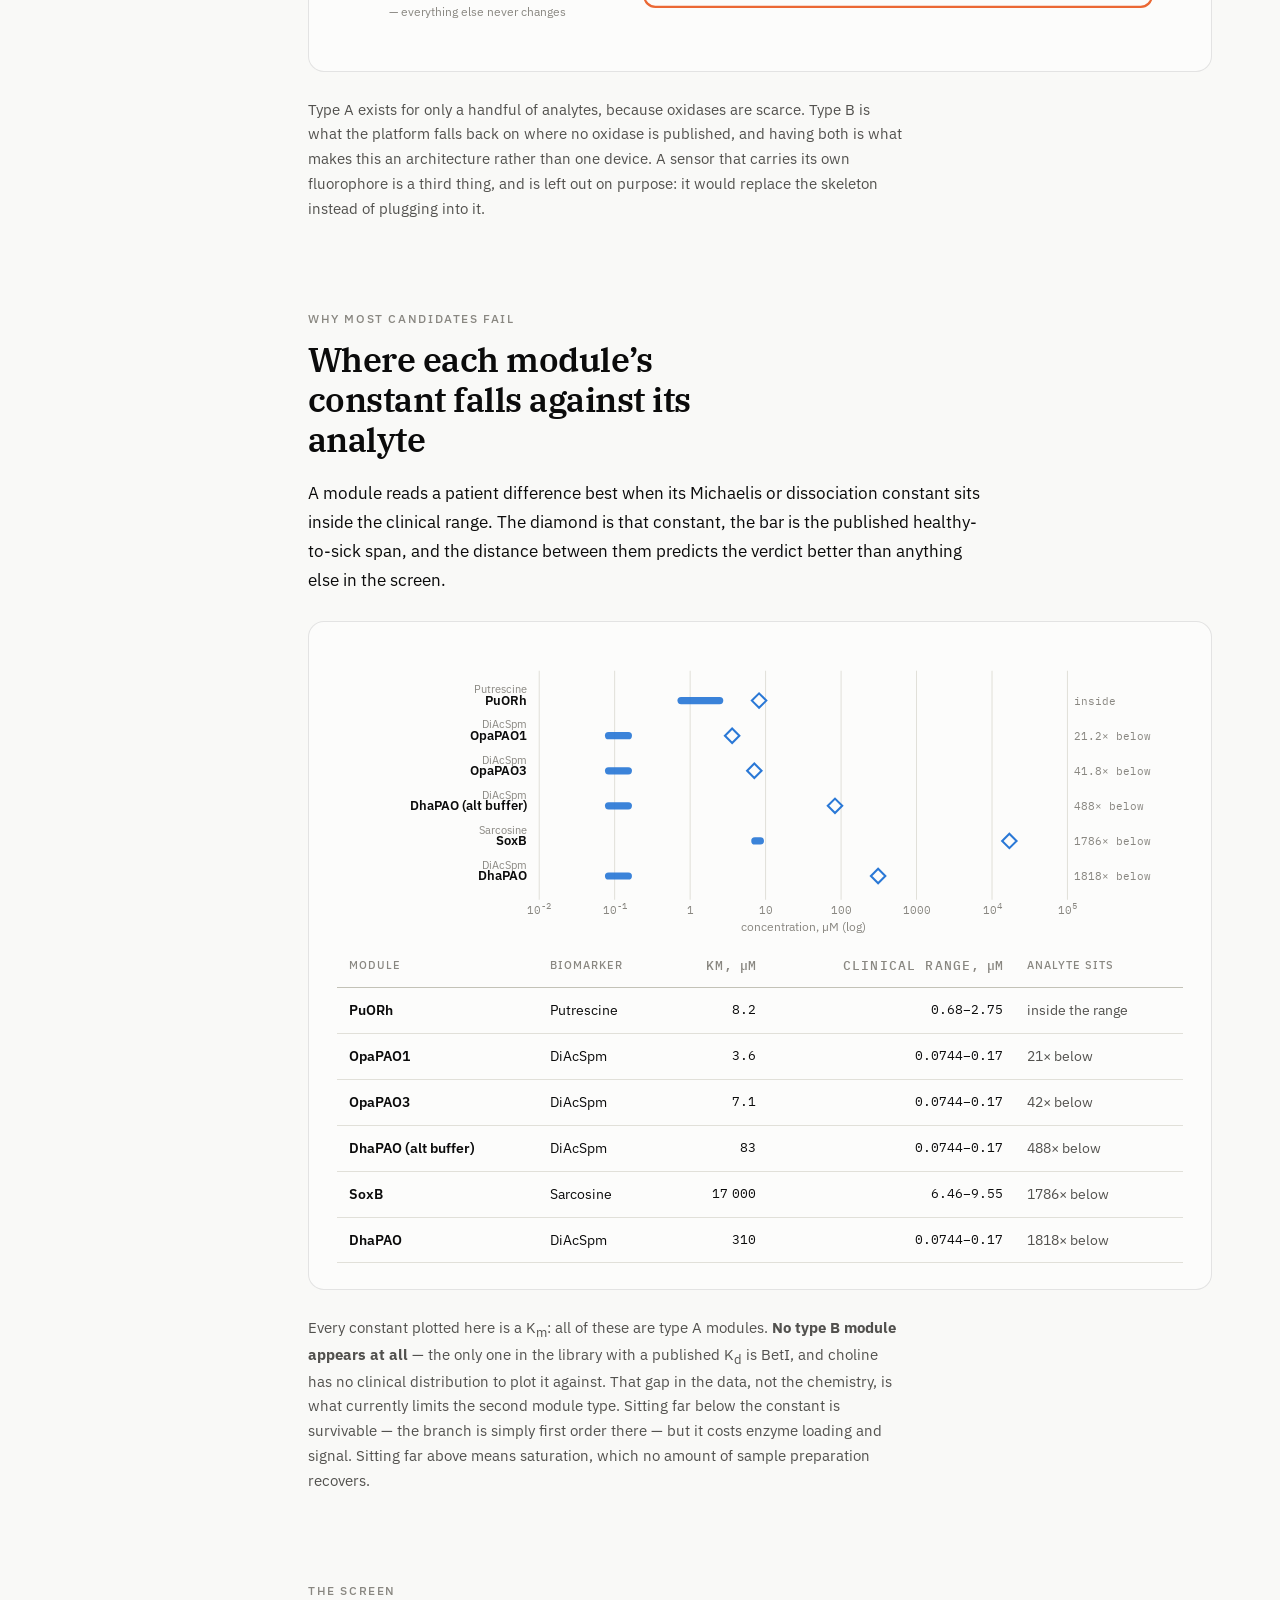
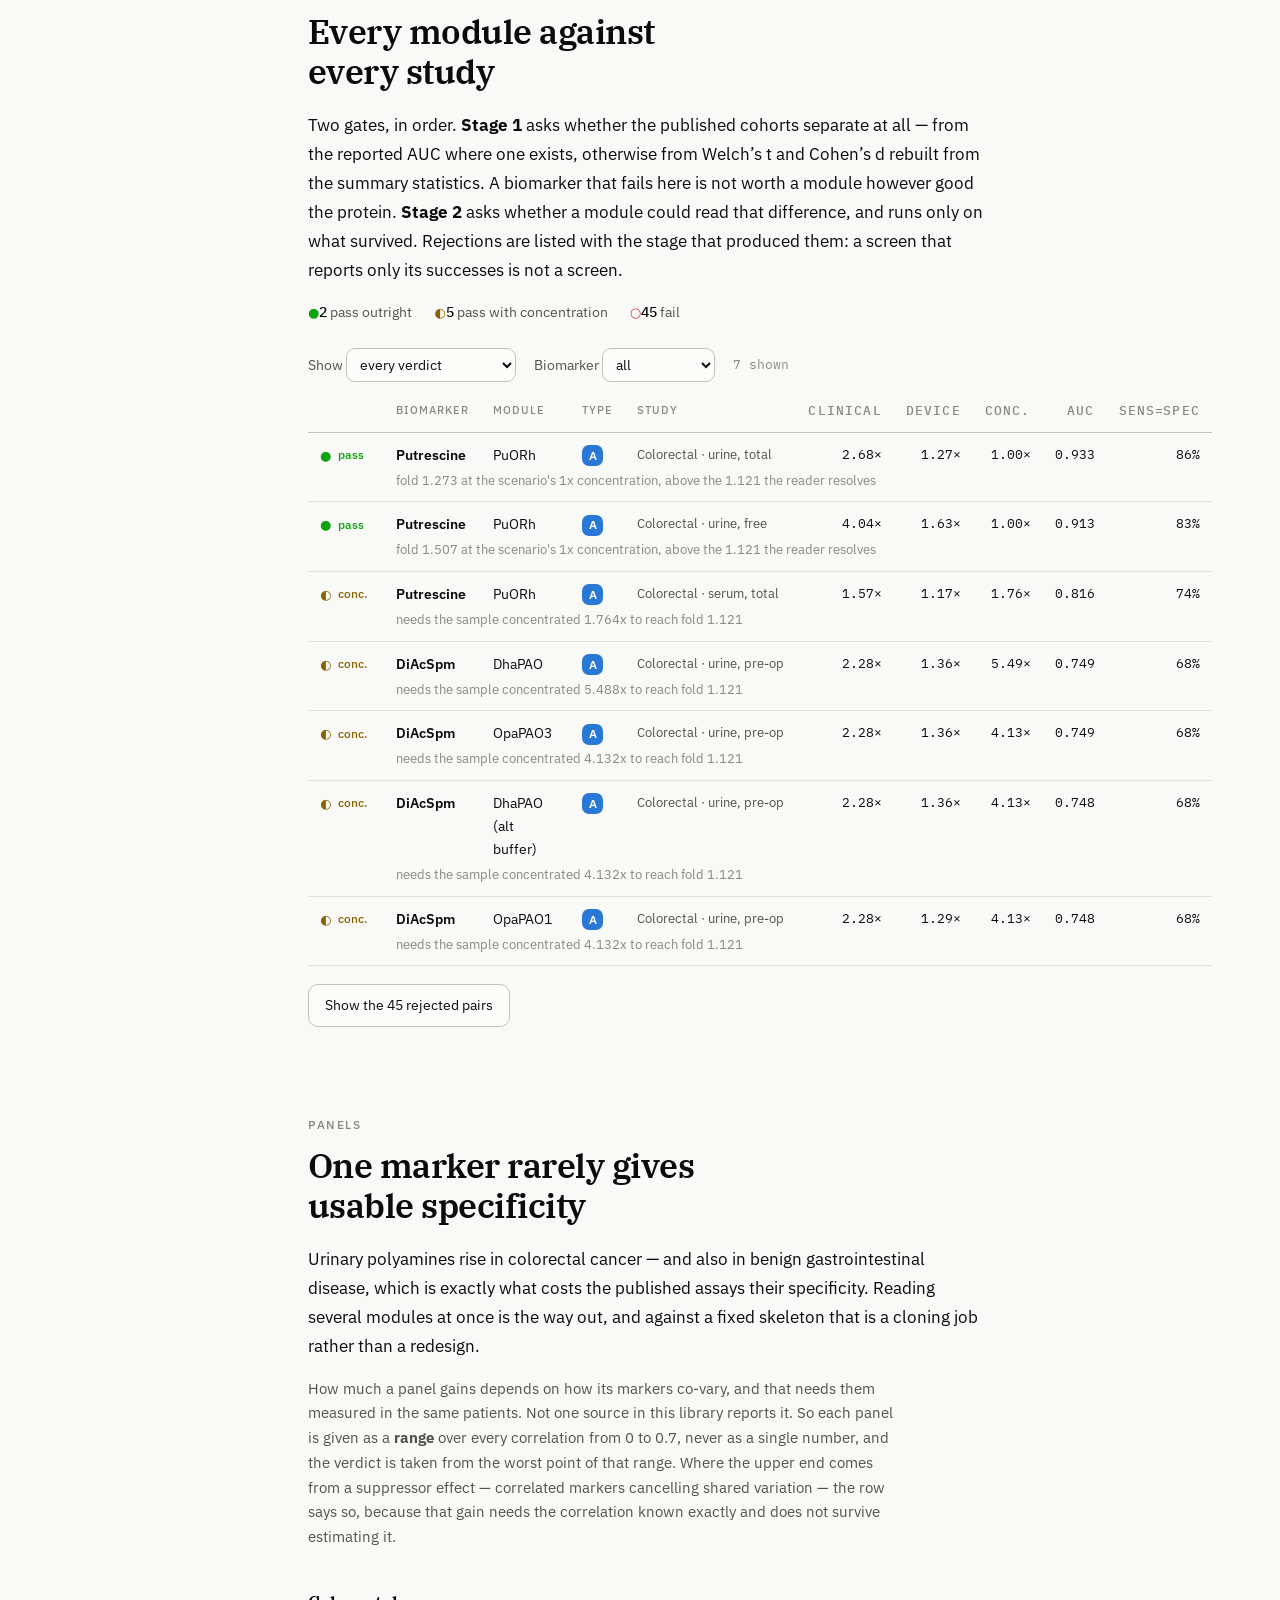
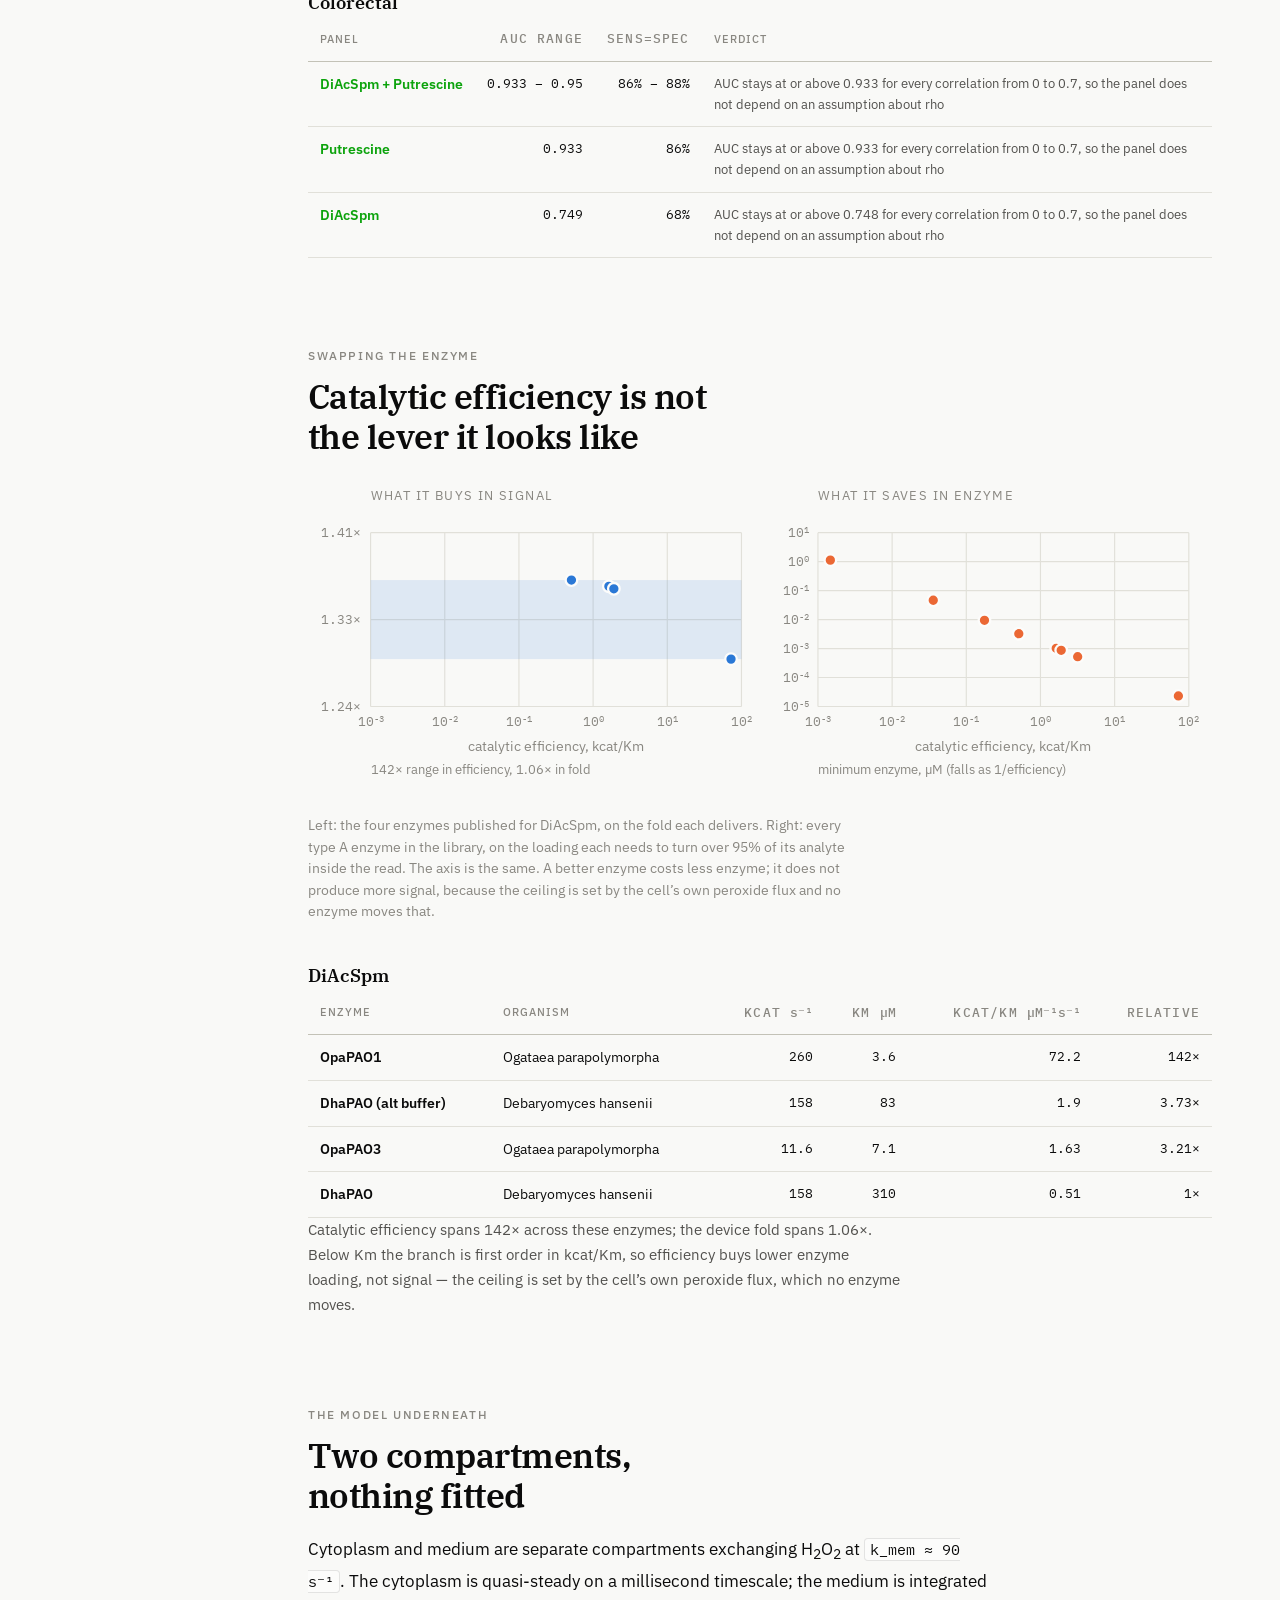
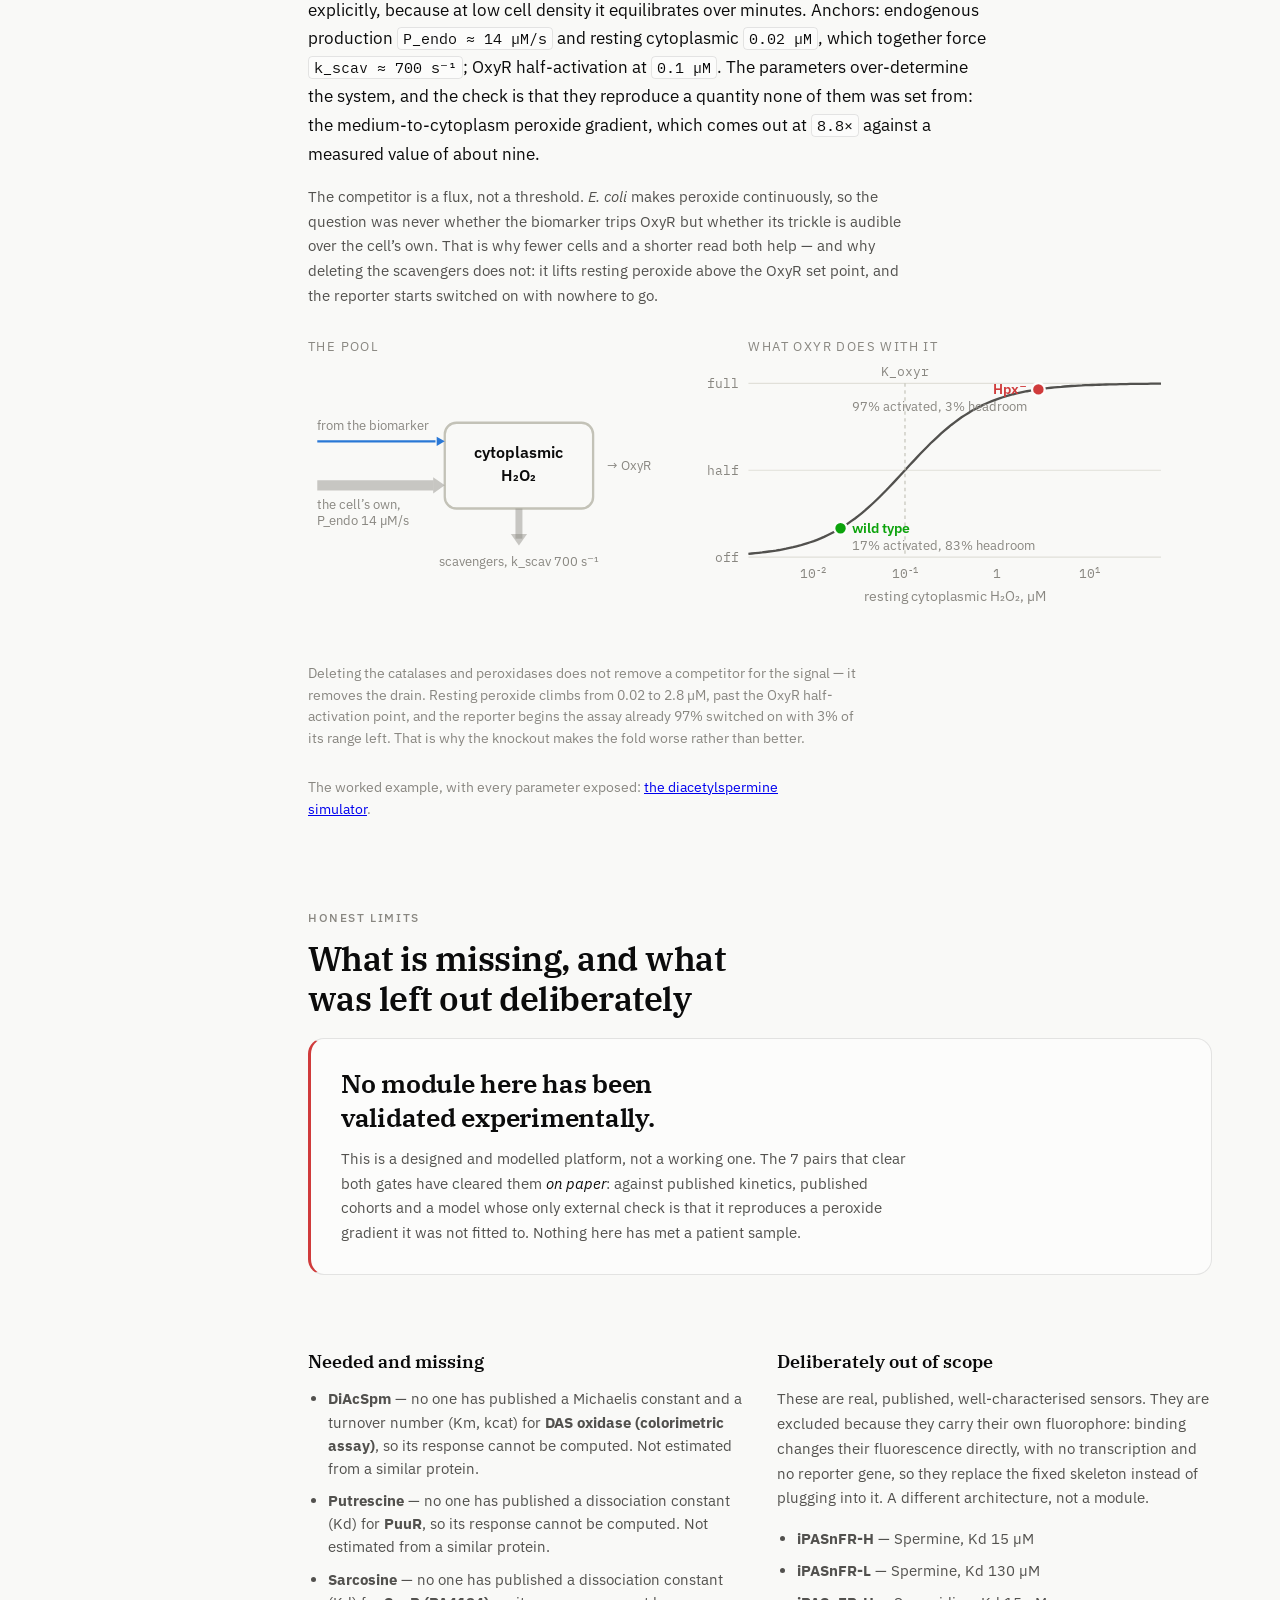
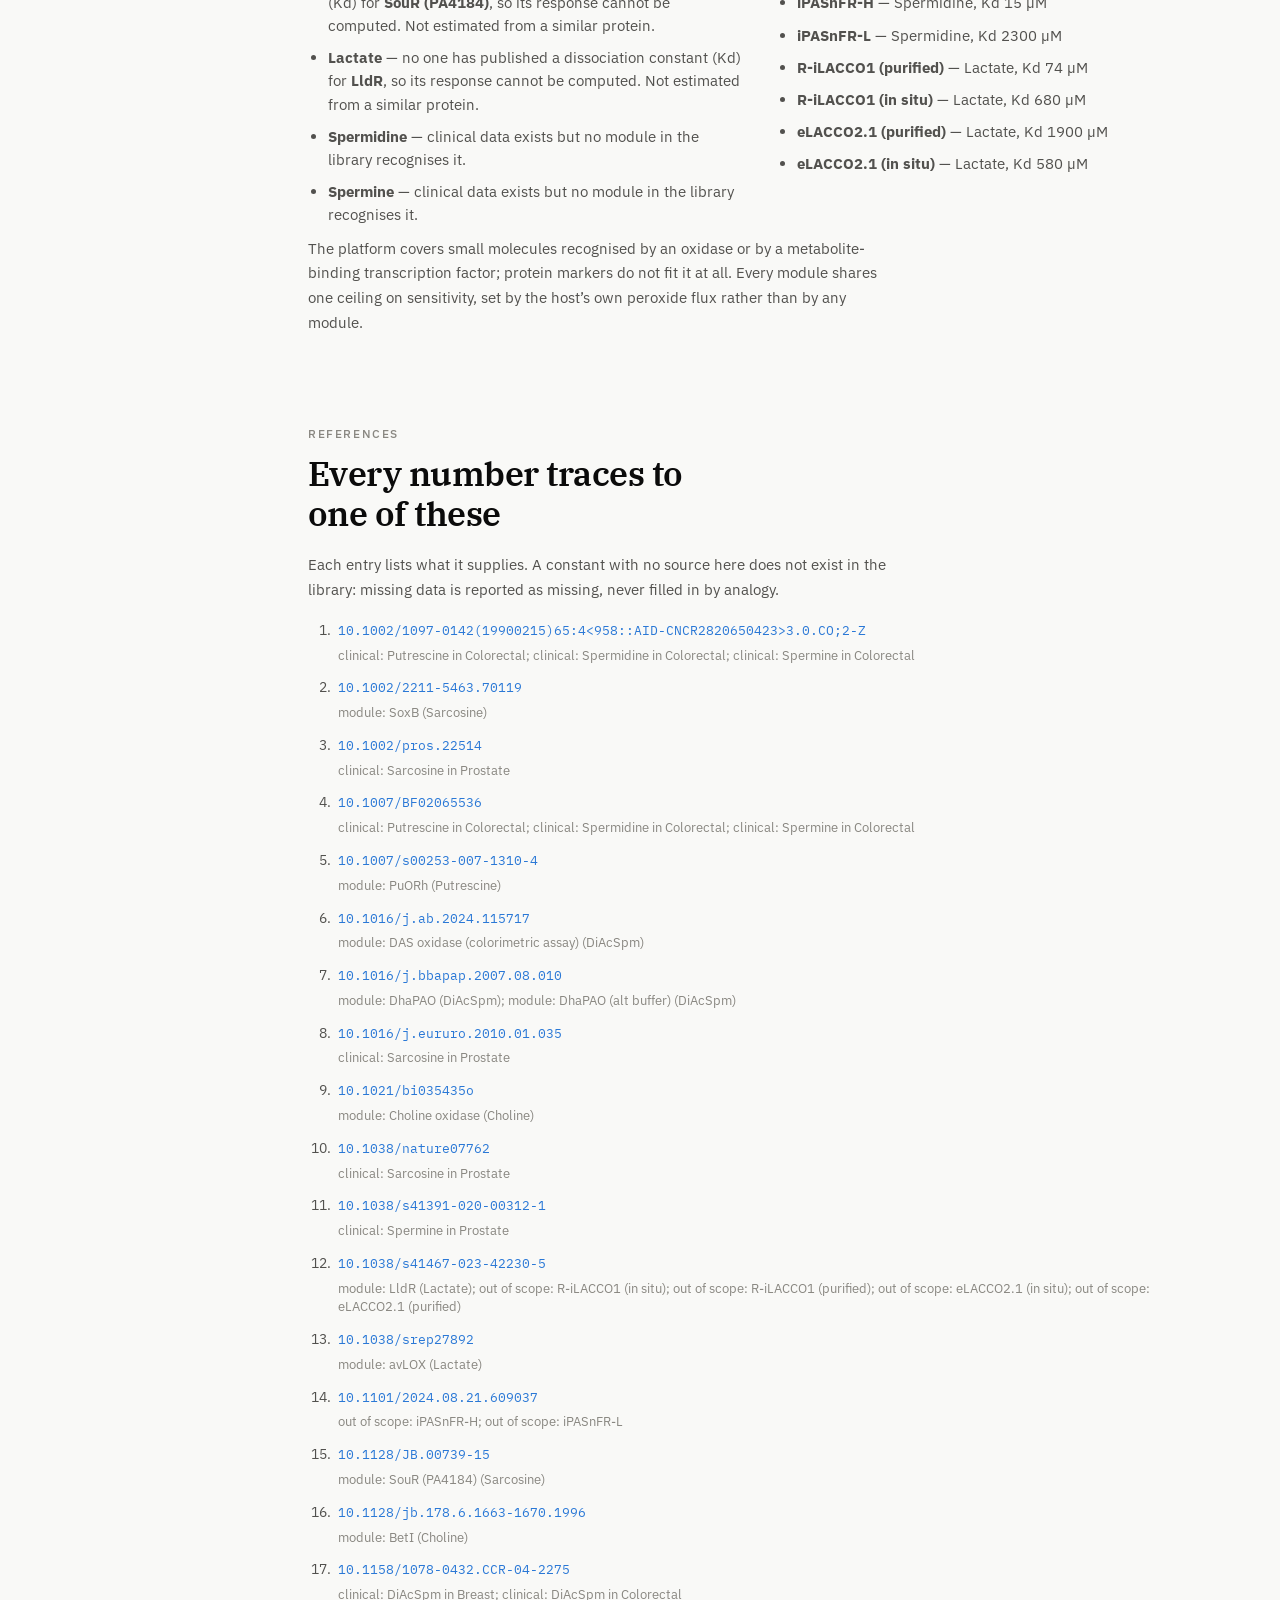
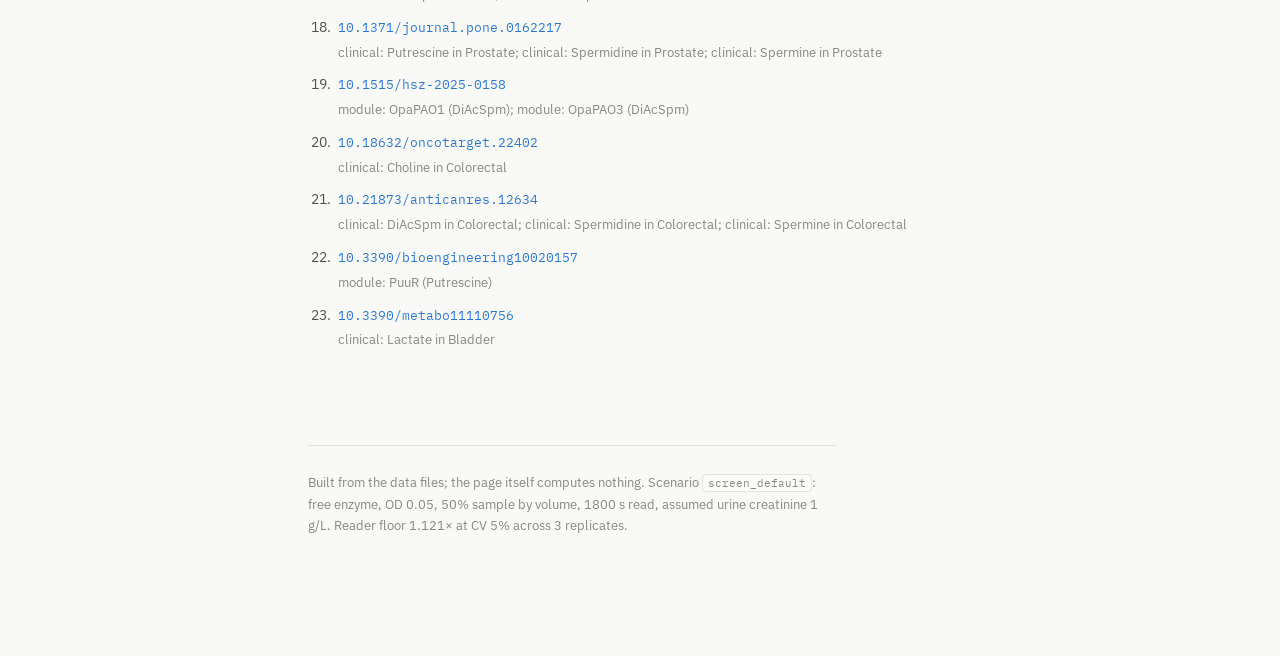
==== commit b19814f5: "Stop the tables reading like a CSV dump The data was right and presented raw. Six things, all visibl" ====
--- a/index.html
+++ b/index.html
@@ -197,6 +197,14 @@
 table.posdata{margin-top:18px;min-width:560px}
 table.panels{min-width:620px}
 table.enz{min-width:600px}
+table.lib{min-width:720px}
+/* the verdict and type columns carry a chip, not prose */
+.c-v{width:76px} .c-t{width:46px}
+tr.r-main td{border-bottom:none;padding-bottom:4px}
+tr.r-why td{border-bottom:1px solid var(--grid);padding:0 12px 12px;
+            color:var(--ink-3);font-size:12.5px;line-height:1.5}
+td.ctx{white-space:nowrap}
+td.pos{color:var(--ink-2);white-space:nowrap}
 
 .chip{display:inline-flex;align-items:center;gap:7px;white-space:nowrap;
       font-size:12px;font-weight:500}
@@ -359,7 +367,7 @@
 <rect class="range" x="259.7" y="217.5" width="26.2" height="7" rx="3.5" fill="var(--series-a)"><title>DiAcSpm: clinical 0.0744 to 0.17 µM</title></rect>
 <g class="anchor" transform="translate(524.5,221.0)"><path d="M0,-7 L7,0 L0,7 L-7,0 Z" fill="var(--surface-1)" stroke="var(--series-a)" stroke-width="2"/><title>Km = 310 µM</title></g>
 <text class="rownote" x="714" y="225.0">1818× below</text>
-</svg></div><p class="swipe">Swipe the chart sideways, or read the same numbers below.</p><div class="figscroll"><table class="posdata"><thead><tr><th>module</th><th>biomarker</th><th class="n">constant</th><th class="n">clinical range</th><th class="n">analyte / constant</th></tr></thead><tbody><tr><td class="bm">PuORh</td><td>Putrescine</td><td class="n">Km = 8.2 <span class="u">µM</span></td><td class="n">0.68 – 2.75 <span class="u">µM</span></td><td class="n">0.34</td></tr><tr><td class="bm">OpaPAO1</td><td>DiAcSpm</td><td class="n">Km = 3.6 <span class="u">µM</span></td><td class="n">0.0744 – 0.17 <span class="u">µM</span></td><td class="n">0.047</td></tr><tr><td class="bm">OpaPAO3</td><td>DiAcSpm</td><td class="n">Km = 7.1 <span class="u">µM</span></td><td class="n">0.0744 – 0.17 <span class="u">µM</span></td><td class="n">0.024</td></tr><tr><td class="bm">DhaPAO (alt buffer)</td><td>DiAcSpm</td><td class="n">Km = 83 <span class="u">µM</span></td><td class="n">0.0744 – 0.17 <span class="u">µM</span></td><td class="n">0.0021</td></tr><tr><td class="bm">SoxB</td><td>Sarcosine</td><td class="n">Km = 1.7×10<sup>4</sup> <span class="u">µM</span></td><td class="n">6.46 – 9.55 <span class="u">µM</span></td><td class="n">5.6×10<sup>-4</sup></td></tr><tr><td class="bm">DhaPAO</td><td>DiAcSpm</td><td class="n">Km = 310 <span class="u">µM</span></td><td class="n">0.0744 – 0.17 <span class="u">µM</span></td><td class="n">5.5×10<sup>-4</sup></td></tr></tbody></table></div></div>
+</svg></div><p class="swipe">Swipe the chart sideways, or read the same numbers below.</p><div class="figscroll"><table class="posdata"><thead><tr><th>module</th><th>biomarker</th><th class="n">Km<span class="u">, µM</span></th><th class="n">clinical range<span class="u">, µM</span></th><th>analyte sits</th></tr></thead><tbody><tr><td class="bm">PuORh</td><td>Putrescine</td><td class="n">8.2</td><td class="n">0.68–2.75</td><td class="pos">inside the range</td></tr><tr><td class="bm">OpaPAO1</td><td>DiAcSpm</td><td class="n">3.6</td><td class="n">0.0744–0.17</td><td class="pos">21× below</td></tr><tr><td class="bm">OpaPAO3</td><td>DiAcSpm</td><td class="n">7.1</td><td class="n">0.0744–0.17</td><td class="pos">42× below</td></tr><tr><td class="bm">DhaPAO (alt buffer)</td><td>DiAcSpm</td><td class="n">83</td><td class="n">0.0744–0.17</td><td class="pos">488× below</td></tr><tr><td class="bm">SoxB</td><td>Sarcosine</td><td class="n">17 000</td><td class="n">6.46–9.55</td><td class="pos">1786× below</td></tr><tr><td class="bm">DhaPAO</td><td>DiAcSpm</td><td class="n">310</td><td class="n">0.0744–0.17</td><td class="pos">1818× below</td></tr></tbody></table></div></div>
 <p class='aside'>Every constant plotted here is a K<sub>m</sub>: all of these are type A modules. <b>No type B module appears at all</b> &mdash; the only one in the library with a published K<sub>d</sub> is BetI, and choline has no clinical distribution to plot it against. That gap in the data, not the chemistry, is what currently limits the second module type. Sitting far below the constant is survivable &mdash; the branch is simply first order there &mdash; but it costs enzyme loading and signal. Sitting far above means saturation, which no amount of sample preparation recovers.</p>
 </section><section id='library'>
 <h2>The screen</h2>
@@ -370,59 +378,111 @@
 <label>Show <select id="f-light"><option value="">every verdict</option><option value="green">passes only</option><option value="yellow">needs concentration</option><option value="red">fails only</option></select></label>
 <label>Biomarker <select id="f-bm"><option value="">all</option><option>Choline</option><option>DiAcSpm</option><option>Lactate</option><option>Putrescine</option><option>Sarcosine</option><option>Spermidine</option><option>Spermine</option></select></label>
 <span class="count" id="f-count"></span></div>
-<div class="figscroll"><table class="lib"><thead><tr><th>verdict</th><th>biomarker</th><th>module</th><th>type</th><th>cancer / fluid</th><th class="n">clinical</th><th class="n">device</th><th class="n">conc.</th><th class="n">AUC</th><th class="n">sens=spec</th><th>why</th></tr></thead><tbody>
-<tr data-light="green" data-bm="Putrescine"><td><span class="chip green"><span class="dot" aria-hidden="true">●</span>passes</span></td><td class="bm">Putrescine</td><td>PuORh<div class="org">Rhodococcus erythropolis NCIMB 11540</div></td><td><span class="tt A">A</span></td><td class="ctx">Colorectal / Urine (morning spot; total after hydrolysis)</td><td class="n">2.68×</td><td class="n">1.27×</td><td class="n">1×</td><td class="n">0.933</td><td class="n">86%</td><td class="why">fold 1.273 at the scenario&#x27;s 1x concentration, above the 1.121 the reader resolves</td></tr>
-<tr data-light="green" data-bm="Putrescine"><td><span class="chip green"><span class="dot" aria-hidden="true">●</span>passes</span></td><td class="bm">Putrescine</td><td>PuORh<div class="org">Rhodococcus erythropolis NCIMB 11540</div></td><td><span class="tt A">A</span></td><td class="ctx">Colorectal / Urine (morning spot; free)</td><td class="n">4.04×</td><td class="n">1.63×</td><td class="n">1×</td><td class="n">0.913</td><td class="n">83%</td><td class="why">fold 1.507 at the scenario&#x27;s 1x concentration, above the 1.121 the reader resolves</td></tr>
-<tr data-light="yellow" data-bm="Putrescine"><td><span class="chip yellow"><span class="dot" aria-hidden="true">◐</span>needs concentration</span></td><td class="bm">Putrescine</td><td>PuORh<div class="org">Rhodococcus erythropolis NCIMB 11540</div></td><td><span class="tt A">A</span></td><td class="ctx">Colorectal / Blood (serum; total after hydrolysis)</td><td class="n">1.57×</td><td class="n">1.17×</td><td class="n">1.8×</td><td class="n">0.816</td><td class="n">74%</td><td class="why">needs the sample concentrated 1.764x to reach fold 1.121</td></tr>
-<tr data-light="yellow" data-bm="DiAcSpm"><td><span class="chip yellow"><span class="dot" aria-hidden="true">◐</span>needs concentration</span></td><td class="bm">DiAcSpm</td><td>DhaPAO<div class="org">Debaryomyces hansenii</div></td><td><span class="tt A">A</span></td><td class="ctx">Colorectal / Urine (spot preoperative)</td><td class="n">2.28×</td><td class="n">1.36×</td><td class="n">5.5×</td><td class="n">0.749</td><td class="n">68%</td><td class="why">needs the sample concentrated 5.488x to reach fold 1.121</td></tr>
-<tr data-light="yellow" data-bm="DiAcSpm"><td><span class="chip yellow"><span class="dot" aria-hidden="true">◐</span>needs concentration</span></td><td class="bm">DiAcSpm</td><td>OpaPAO3<div class="org">Ogataea parapolymorpha</div></td><td><span class="tt A">A</span></td><td class="ctx">Colorectal / Urine (spot preoperative)</td><td class="n">2.28×</td><td class="n">1.36×</td><td class="n">4.1×</td><td class="n">0.749</td><td class="n">68%</td><td class="why">needs the sample concentrated 4.132x to reach fold 1.121</td></tr>
-<tr data-light="yellow" data-bm="DiAcSpm"><td><span class="chip yellow"><span class="dot" aria-hidden="true">◐</span>needs concentration</span></td><td class="bm">DiAcSpm</td><td>DhaPAO (alt buffer)<div class="org">Debaryomyces hansenii</div></td><td><span class="tt A">A</span></td><td class="ctx">Colorectal / Urine (spot preoperative)</td><td class="n">2.28×</td><td class="n">1.36×</td><td class="n">4.1×</td><td class="n">0.748</td><td class="n">68%</td><td class="why">needs the sample concentrated 4.132x to reach fold 1.121</td></tr>
-<tr data-light="yellow" data-bm="DiAcSpm"><td><span class="chip yellow"><span class="dot" aria-hidden="true">◐</span>needs concentration</span></td><td class="bm">DiAcSpm</td><td>OpaPAO1<div class="org">Ogataea parapolymorpha</div></td><td><span class="tt A">A</span></td><td class="ctx">Colorectal / Urine (spot preoperative)</td><td class="n">2.28×</td><td class="n">1.29×</td><td class="n">4.1×</td><td class="n">0.748</td><td class="n">68%</td><td class="why">needs the sample concentrated 4.132x to reach fold 1.121</td></tr>
-<tr data-light="red" data-bm="Choline"><td><span class="chip red"><span class="dot" aria-hidden="true">○</span>fails</span></td><td class="bm">Choline</td><td>BetI<div class="org">Escherichia coli K-12</div></td><td><span class="tt B">B</span></td><td class="ctx">Colorectal / Urine</td><td class="n">—</td><td class="n">—</td><td class="n">—</td><td class="n">—</td><td class="n">—</td><td class="why">clinical data insufficient: no reported AUC and the statistics cannot be rebuilt: no central values reported; no spread reported</td></tr>
-<tr data-light="red" data-bm="Choline"><td><span class="chip red"><span class="dot" aria-hidden="true">○</span>fails</span></td><td class="bm">Choline</td><td>Choline oxidase<div class="org">Arthrobacter globiformis</div></td><td><span class="tt A">A</span></td><td class="ctx">Colorectal / Urine</td><td class="n">—</td><td class="n">—</td><td class="n">—</td><td class="n">—</td><td class="n">—</td><td class="why">clinical data insufficient: no reported AUC and the statistics cannot be rebuilt: no central values reported; no spread reported</td></tr>
-<tr data-light="red" data-bm="DiAcSpm"><td><span class="chip red"><span class="dot" aria-hidden="true">○</span>fails</span></td><td class="bm">DiAcSpm</td><td>DAS oxidase (colorimetric assay)<div class="org"></div></td><td><span class="tt A">A</span></td><td class="ctx">Colorectal / Urine (morning spot)</td><td class="n">3.29×</td><td class="n">—</td><td class="n">—</td><td class="n">—</td><td class="n">—</td><td class="why">clinical data insufficient: no reported AUC and the sick SD reconstructed from its published range is 4.09, 9.0x its central value of 0.457, so this strictly positive quantity is strongly skewed and the normal approximation behind d and p does not hold</td></tr>
-<tr data-light="red" data-bm="DiAcSpm"><td><span class="chip red"><span class="dot" aria-hidden="true">○</span>fails</span></td><td class="bm">DiAcSpm</td><td>DAS oxidase (colorimetric assay)<div class="org"></div></td><td><span class="tt A">A</span></td><td class="ctx">Breast / Urine (morning spot)</td><td class="n">2.04×</td><td class="n">—</td><td class="n">—</td><td class="n">—</td><td class="n">—</td><td class="why">clinical data insufficient: no reported AUC and the sick SD reconstructed from its published range is 1.06, 3.7x its central value of 0.283, so this strictly positive quantity is strongly skewed and the normal approximation behind d and p does not hold</td></tr>
-<tr data-light="red" data-bm="DiAcSpm"><td><span class="chip red"><span class="dot" aria-hidden="true">○</span>fails</span></td><td class="bm">DiAcSpm</td><td>DAS oxidase (colorimetric assay)<div class="org"></div></td><td><span class="tt A">A</span></td><td class="ctx">Colorectal / Urine (spot preoperative)</td><td class="n">2.13×</td><td class="n">—</td><td class="n">—</td><td class="n">—</td><td class="n">—</td><td class="why">clinical data insufficient: no reported AUC and the statistics cannot be rebuilt: no spread reported</td></tr>
-<tr data-light="red" data-bm="DiAcSpm"><td><span class="chip red"><span class="dot" aria-hidden="true">○</span>fails</span></td><td class="bm">DiAcSpm</td><td>DAS oxidase (colorimetric assay)<div class="org"></div></td><td><span class="tt A">A</span></td><td class="ctx">Colorectal / Urine (spot preoperative)</td><td class="n">2.28×</td><td class="n">—</td><td class="n">—</td><td class="n">—</td><td class="n">—</td><td class="why">no sensor data: km_uM, kcat_s not reported for DAS oxidase (colorimetric assay)</td></tr>
-<tr data-light="red" data-bm="DiAcSpm"><td><span class="chip red"><span class="dot" aria-hidden="true">○</span>fails</span></td><td class="bm">DiAcSpm</td><td>DhaPAO<div class="org">Debaryomyces hansenii</div></td><td><span class="tt A">A</span></td><td class="ctx">Colorectal / Urine (morning spot)</td><td class="n">3.29×</td><td class="n">—</td><td class="n">—</td><td class="n">—</td><td class="n">—</td><td class="why">clinical data insufficient: no reported AUC and the sick SD reconstructed from its published range is 4.09, 9.0x its central value of 0.457, so this strictly positive quantity is strongly skewed and the normal approximation behind d and p does not hold</td></tr>
-<tr data-light="red" data-bm="DiAcSpm"><td><span class="chip red"><span class="dot" aria-hidden="true">○</span>fails</span></td><td class="bm">DiAcSpm</td><td>DhaPAO<div class="org">Debaryomyces hansenii</div></td><td><span class="tt A">A</span></td><td class="ctx">Breast / Urine (morning spot)</td><td class="n">2.04×</td><td class="n">—</td><td class="n">—</td><td class="n">—</td><td class="n">—</td><td class="why">clinical data insufficient: no reported AUC and the sick SD reconstructed from its published range is 1.06, 3.7x its central value of 0.283, so this strictly positive quantity is strongly skewed and the normal approximation behind d and p does not hold</td></tr>
-<tr data-light="red" data-bm="DiAcSpm"><td><span class="chip red"><span class="dot" aria-hidden="true">○</span>fails</span></td><td class="bm">DiAcSpm</td><td>DhaPAO<div class="org">Debaryomyces hansenii</div></td><td><span class="tt A">A</span></td><td class="ctx">Colorectal / Urine (spot preoperative)</td><td class="n">2.13×</td><td class="n">—</td><td class="n">—</td><td class="n">—</td><td class="n">—</td><td class="why">clinical data insufficient: no reported AUC and the statistics cannot be rebuilt: no spread reported</td></tr>
-<tr data-light="red" data-bm="DiAcSpm"><td><span class="chip red"><span class="dot" aria-hidden="true">○</span>fails</span></td><td class="bm">DiAcSpm</td><td>DhaPAO (alt buffer)<div class="org">Debaryomyces hansenii</div></td><td><span class="tt A">A</span></td><td class="ctx">Colorectal / Urine (morning spot)</td><td class="n">3.29×</td><td class="n">—</td><td class="n">—</td><td class="n">—</td><td class="n">—</td><td class="why">clinical data insufficient: no reported AUC and the sick SD reconstructed from its published range is 4.09, 9.0x its central value of 0.457, so this strictly positive quantity is strongly skewed and the normal approximation behind d and p does not hold</td></tr>
-<tr data-light="red" data-bm="DiAcSpm"><td><span class="chip red"><span class="dot" aria-hidden="true">○</span>fails</span></td><td class="bm">DiAcSpm</td><td>DhaPAO (alt buffer)<div class="org">Debaryomyces hansenii</div></td><td><span class="tt A">A</span></td><td class="ctx">Breast / Urine (morning spot)</td><td class="n">2.04×</td><td class="n">—</td><td class="n">—</td><td class="n">—</td><td class="n">—</td><td class="why">clinical data insufficient: no reported AUC and the sick SD reconstructed from its published range is 1.06, 3.7x its central value of 0.283, so this strictly positive quantity is strongly skewed and the normal approximation behind d and p does not hold</td></tr>
-<tr data-light="red" data-bm="DiAcSpm"><td><span class="chip red"><span class="dot" aria-hidden="true">○</span>fails</span></td><td class="bm">DiAcSpm</td><td>DhaPAO (alt buffer)<div class="org">Debaryomyces hansenii</div></td><td><span class="tt A">A</span></td><td class="ctx">Colorectal / Urine (spot preoperative)</td><td class="n">2.13×</td><td class="n">—</td><td class="n">—</td><td class="n">—</td><td class="n">—</td><td class="why">clinical data insufficient: no reported AUC and the statistics cannot be rebuilt: no spread reported</td></tr>
-<tr data-light="red" data-bm="DiAcSpm"><td><span class="chip red"><span class="dot" aria-hidden="true">○</span>fails</span></td><td class="bm">DiAcSpm</td><td>OpaPAO1<div class="org">Ogataea parapolymorpha</div></td><td><span class="tt A">A</span></td><td class="ctx">Colorectal / Urine (morning spot)</td><td class="n">3.29×</td><td class="n">—</td><td class="n">—</td><td class="n">—</td><td class="n">—</td><td class="why">clinical data insufficient: no reported AUC and the sick SD reconstructed from its published range is 4.09, 9.0x its central value of 0.457, so this strictly positive quantity is strongly skewed and the normal approximation behind d and p does not hold</td></tr>
-<tr data-light="red" data-bm="DiAcSpm"><td><span class="chip red"><span class="dot" aria-hidden="true">○</span>fails</span></td><td class="bm">DiAcSpm</td><td>OpaPAO1<div class="org">Ogataea parapolymorpha</div></td><td><span class="tt A">A</span></td><td class="ctx">Breast / Urine (morning spot)</td><td class="n">2.04×</td><td class="n">—</td><td class="n">—</td><td class="n">—</td><td class="n">—</td><td class="why">clinical data insufficient: no reported AUC and the sick SD reconstructed from its published range is 1.06, 3.7x its central value of 0.283, so this strictly positive quantity is strongly skewed and the normal approximation behind d and p does not hold</td></tr>
-<tr data-light="red" data-bm="DiAcSpm"><td><span class="chip red"><span class="dot" aria-hidden="true">○</span>fails</span></td><td class="bm">DiAcSpm</td><td>OpaPAO1<div class="org">Ogataea parapolymorpha</div></td><td><span class="tt A">A</span></td><td class="ctx">Colorectal / Urine (spot preoperative)</td><td class="n">2.13×</td><td class="n">—</td><td class="n">—</td><td class="n">—</td><td class="n">—</td><td class="why">clinical data insufficient: no reported AUC and the statistics cannot be rebuilt: no spread reported</td></tr>
-<tr data-light="red" data-bm="DiAcSpm"><td><span class="chip red"><span class="dot" aria-hidden="true">○</span>fails</span></td><td class="bm">DiAcSpm</td><td>OpaPAO3<div class="org">Ogataea parapolymorpha</div></td><td><span class="tt A">A</span></td><td class="ctx">Colorectal / Urine (morning spot)</td><td class="n">3.29×</td><td class="n">—</td><td class="n">—</td><td class="n">—</td><td class="n">—</td><td class="why">clinical data insufficient: no reported AUC and the sick SD reconstructed from its published range is 4.09, 9.0x its central value of 0.457, so this strictly positive quantity is strongly skewed and the normal approximation behind d and p does not hold</td></tr>
-<tr data-light="red" data-bm="DiAcSpm"><td><span class="chip red"><span class="dot" aria-hidden="true">○</span>fails</span></td><td class="bm">DiAcSpm</td><td>OpaPAO3<div class="org">Ogataea parapolymorpha</div></td><td><span class="tt A">A</span></td><td class="ctx">Breast / Urine (morning spot)</td><td class="n">2.04×</td><td class="n">—</td><td class="n">—</td><td class="n">—</td><td class="n">—</td><td class="why">clinical data insufficient: no reported AUC and the sick SD reconstructed from its published range is 1.06, 3.7x its central value of 0.283, so this strictly positive quantity is strongly skewed and the normal approximation behind d and p does not hold</td></tr>
-<tr data-light="red" data-bm="DiAcSpm"><td><span class="chip red"><span class="dot" aria-hidden="true">○</span>fails</span></td><td class="bm">DiAcSpm</td><td>OpaPAO3<div class="org">Ogataea parapolymorpha</div></td><td><span class="tt A">A</span></td><td class="ctx">Colorectal / Urine (spot preoperative)</td><td class="n">2.13×</td><td class="n">—</td><td class="n">—</td><td class="n">—</td><td class="n">—</td><td class="why">clinical data insufficient: no reported AUC and the statistics cannot be rebuilt: no spread reported</td></tr>
-<tr data-light="red" data-bm="Lactate"><td><span class="chip red"><span class="dot" aria-hidden="true">○</span>fails</span></td><td class="bm">Lactate</td><td>LldR<div class="org">Escherichia coli</div></td><td><span class="tt B">B</span></td><td class="ctx">Bladder / Urine</td><td class="n">—</td><td class="n">—</td><td class="n">—</td><td class="n">—</td><td class="n">—</td><td class="why">clinical data insufficient: no reported AUC and the statistics cannot be rebuilt: no central values reported; no spread reported</td></tr>
-<tr data-light="red" data-bm="Lactate"><td><span class="chip red"><span class="dot" aria-hidden="true">○</span>fails</span></td><td class="bm">Lactate</td><td>avLOX<div class="org">Aerococcus viridans</div></td><td><span class="tt A">A</span></td><td class="ctx">Bladder / Urine</td><td class="n">—</td><td class="n">—</td><td class="n">—</td><td class="n">—</td><td class="n">—</td><td class="why">clinical data insufficient: no reported AUC and the statistics cannot be rebuilt: no central values reported; no spread reported</td></tr>
-<tr data-light="red" data-bm="Putrescine"><td><span class="chip red"><span class="dot" aria-hidden="true">○</span>fails</span></td><td class="bm">Putrescine</td><td>PuORh<div class="org">Rhodococcus erythropolis NCIMB 11540</div></td><td><span class="tt A">A</span></td><td class="ctx">Prostate / Urine</td><td class="n">2.23×</td><td class="n">—</td><td class="n">—</td><td class="n">—</td><td class="n">—</td><td class="why">no clinical separation: reported AUC 0.630 is below the 0.70 threshold</td></tr>
-<tr data-light="red" data-bm="Putrescine"><td><span class="chip red"><span class="dot" aria-hidden="true">○</span>fails</span></td><td class="bm">Putrescine</td><td>PuORh<div class="org">Rhodococcus erythropolis NCIMB 11540</div></td><td><span class="tt A">A</span></td><td class="ctx">Colorectal / Urine (24-h)</td><td class="n">7.79×</td><td class="n">—</td><td class="n">—</td><td class="n">—</td><td class="n">—</td><td class="why">no clinical separation: d=0.56 (need &gt;=0.8), p=0.00802 (need &lt;0.05)</td></tr>
-<tr data-light="red" data-bm="Putrescine"><td><span class="chip red"><span class="dot" aria-hidden="true">○</span>fails</span></td><td class="bm">Putrescine</td><td>PuORh<div class="org">Rhodococcus erythropolis NCIMB 11540</div></td><td><span class="tt A">A</span></td><td class="ctx">Colorectal / Tissue</td><td class="n">3.23×</td><td class="n">—</td><td class="n">—</td><td class="n">—</td><td class="n">—</td><td class="why">units &#x27;nmol/mg DNA&#x27; are not convertible to uM (Per unit DNA mass. Not convertible to a volumetric concentration.)</td></tr>
-<tr data-light="red" data-bm="Putrescine"><td><span class="chip red"><span class="dot" aria-hidden="true">○</span>fails</span></td><td class="bm">Putrescine</td><td>PuuR<div class="org">Escherichia coli K-12 MG1655</div></td><td><span class="tt B">B</span></td><td class="ctx">Prostate / Urine</td><td class="n">2.23×</td><td class="n">—</td><td class="n">—</td><td class="n">—</td><td class="n">—</td><td class="why">no clinical separation: reported AUC 0.630 is below the 0.70 threshold</td></tr>
-<tr data-light="red" data-bm="Putrescine"><td><span class="chip red"><span class="dot" aria-hidden="true">○</span>fails</span></td><td class="bm">Putrescine</td><td>PuuR<div class="org">Escherichia coli K-12 MG1655</div></td><td><span class="tt B">B</span></td><td class="ctx">Colorectal / Urine (24-h)</td><td class="n">7.79×</td><td class="n">—</td><td class="n">—</td><td class="n">—</td><td class="n">—</td><td class="why">no clinical separation: d=0.56 (need &gt;=0.8), p=0.00802 (need &lt;0.05)</td></tr>
-<tr data-light="red" data-bm="Putrescine"><td><span class="chip red"><span class="dot" aria-hidden="true">○</span>fails</span></td><td class="bm">Putrescine</td><td>PuuR<div class="org">Escherichia coli K-12 MG1655</div></td><td><span class="tt B">B</span></td><td class="ctx">Colorectal / Urine (morning spot; total after hydrolysis)</td><td class="n">2.68×</td><td class="n">—</td><td class="n">—</td><td class="n">—</td><td class="n">—</td><td class="why">no sensor data: kd_uM not reported for PuuR</td></tr>
-<tr data-light="red" data-bm="Putrescine"><td><span class="chip red"><span class="dot" aria-hidden="true">○</span>fails</span></td><td class="bm">Putrescine</td><td>PuuR<div class="org">Escherichia coli K-12 MG1655</div></td><td><span class="tt B">B</span></td><td class="ctx">Colorectal / Urine (morning spot; free)</td><td class="n">4.04×</td><td class="n">—</td><td class="n">—</td><td class="n">—</td><td class="n">—</td><td class="why">no sensor data: kd_uM not reported for PuuR</td></tr>
-<tr data-light="red" data-bm="Putrescine"><td><span class="chip red"><span class="dot" aria-hidden="true">○</span>fails</span></td><td class="bm">Putrescine</td><td>PuuR<div class="org">Escherichia coli K-12 MG1655</div></td><td><span class="tt B">B</span></td><td class="ctx">Colorectal / Blood (serum; total after hydrolysis)</td><td class="n">1.57×</td><td class="n">—</td><td class="n">—</td><td class="n">—</td><td class="n">—</td><td class="why">no sensor data: kd_uM not reported for PuuR</td></tr>
-<tr data-light="red" data-bm="Putrescine"><td><span class="chip red"><span class="dot" aria-hidden="true">○</span>fails</span></td><td class="bm">Putrescine</td><td>PuuR<div class="org">Escherichia coli K-12 MG1655</div></td><td><span class="tt B">B</span></td><td class="ctx">Colorectal / Tissue</td><td class="n">3.23×</td><td class="n">—</td><td class="n">—</td><td class="n">—</td><td class="n">—</td><td class="why">no sensor data: kd_uM not reported for PuuR</td></tr>
-<tr data-light="red" data-bm="Sarcosine"><td><span class="chip red"><span class="dot" aria-hidden="true">○</span>fails</span></td><td class="bm">Sarcosine</td><td>SouR (PA4184)<div class="org">Pseudomonas aeruginosa</div></td><td><span class="tt B">B</span></td><td class="ctx">Prostate / Urine (supernatant after DRE)</td><td class="n">1.15×</td><td class="n">—</td><td class="n">—</td><td class="n">—</td><td class="n">—</td><td class="why">no clinical separation: reported AUC 0.630 is below the 0.70 threshold</td></tr>
-<tr data-light="red" data-bm="Sarcosine"><td><span class="chip red"><span class="dot" aria-hidden="true">○</span>fails</span></td><td class="bm">Sarcosine</td><td>SouR (PA4184)<div class="org">Pseudomonas aeruginosa</div></td><td><span class="tt B">B</span></td><td class="ctx">Prostate / Urine (supernatant after DRE)</td><td class="n">1.02×</td><td class="n">—</td><td class="n">—</td><td class="n">—</td><td class="n">—</td><td class="why">clinical data insufficient: no reported AUC and the statistics cannot be rebuilt: no spread reported</td></tr>
-<tr data-light="red" data-bm="Sarcosine"><td><span class="chip red"><span class="dot" aria-hidden="true">○</span>fails</span></td><td class="bm">Sarcosine</td><td>SouR (PA4184)<div class="org">Pseudomonas aeruginosa</div></td><td><span class="tt B">B</span></td><td class="ctx">Prostate / Urine (supernatant after DRE)</td><td class="n">1.48×</td><td class="n">—</td><td class="n">—</td><td class="n">—</td><td class="n">—</td><td class="why">clinical data insufficient: no reported AUC and the statistics cannot be rebuilt: no spread reported</td></tr>
-<tr data-light="red" data-bm="Sarcosine"><td><span class="chip red"><span class="dot" aria-hidden="true">○</span>fails</span></td><td class="bm">Sarcosine</td><td>SouR (PA4184)<div class="org">Pseudomonas aeruginosa</div></td><td><span class="tt B">B</span></td><td class="ctx">Prostate / Urine (sediment after DRE)</td><td class="n">1.41×</td><td class="n">—</td><td class="n">—</td><td class="n">—</td><td class="n">—</td><td class="why">no sensor data: kd_uM not reported for SouR (PA4184)</td></tr>
-<tr data-light="red" data-bm="Sarcosine"><td><span class="chip red"><span class="dot" aria-hidden="true">○</span>fails</span></td><td class="bm">Sarcosine</td><td>SouR (PA4184)<div class="org">Pseudomonas aeruginosa</div></td><td><span class="tt B">B</span></td><td class="ctx">Prostate / Urine (supernatant after DRE)</td><td class="n">—</td><td class="n">—</td><td class="n">—</td><td class="n">—</td><td class="n">—</td><td class="why">no clinical separation: reported AUC 0.670 is below the 0.70 threshold</td></tr>
-<tr data-light="red" data-bm="Sarcosine"><td><span class="chip red"><span class="dot" aria-hidden="true">○</span>fails</span></td><td class="bm">Sarcosine</td><td>SouR (PA4184)<div class="org">Pseudomonas aeruginosa</div></td><td><span class="tt B">B</span></td><td class="ctx">Prostate / Tissue</td><td class="n">—</td><td class="n">—</td><td class="n">—</td><td class="n">—</td><td class="n">—</td><td class="why">clinical data insufficient: no reported AUC and the statistics cannot be rebuilt: no central values reported</td></tr>
-<tr data-light="red" data-bm="Sarcosine"><td><span class="chip red"><span class="dot" aria-hidden="true">○</span>fails</span></td><td class="bm">Sarcosine</td><td>SouR (PA4184)<div class="org">Pseudomonas aeruginosa</div></td><td><span class="tt B">B</span></td><td class="ctx">Prostate / Blood (serum)</td><td class="n">1.15×</td><td class="n">—</td><td class="n">—</td><td class="n">—</td><td class="n">—</td><td class="why">no clinical separation: reported AUC 0.572 is below the 0.70 threshold</td></tr>
-<tr data-light="red" data-bm="Sarcosine"><td><span class="chip red"><span class="dot" aria-hidden="true">○</span>fails</span></td><td class="bm">Sarcosine</td><td>SouR (PA4184)<div class="org">Pseudomonas aeruginosa</div></td><td><span class="tt B">B</span></td><td class="ctx">Prostate / Blood (serum; PSA&lt;4 ng/mL)</td><td class="n">1.36×</td><td class="n">—</td><td class="n">—</td><td class="n">—</td><td class="n">—</td><td class="why">no clinical separation: reported AUC 0.668 is below the 0.70 threshold</td></tr>
-<tr data-light="red" data-bm="Sarcosine"><td><span class="chip red"><span class="dot" aria-hidden="true">○</span>fails</span></td><td class="bm">Sarcosine</td><td>SoxB<div class="org">Bacillus sp.</div></td><td><span class="tt A">A</span></td><td class="ctx">Prostate / Urine (supernatant after DRE)</td><td class="n">1.15×</td><td class="n">—</td><td class="n">—</td><td class="n">—</td><td class="n">—</td><td class="why">no clinical separation: reported AUC 0.630 is below the 0.70 threshold</td></tr>
-<tr data-light="red" data-bm="Sarcosine"><td><span class="chip red"><span class="dot" aria-hidden="true">○</span>fails</span></td><td class="bm">Sarcosine</td><td>SoxB<div class="org">Bacillus sp.</div></td><td><span class="tt A">A</span></td><td class="ctx">Prostate / Urine (supernatant after DRE)</td><td class="n">1.02×</td><td class="n">—</td><td class="n">—</td><td class="n">—</td><td class="n">—</td><td class="why">clinical data insufficient: no reported AUC and the statistics cannot be rebuilt: no spread reported</td></tr>
-<tr data-light="red" data-bm="Sarcosine"><td><span class="chip red"><span class="dot" aria-hidden="true">○</span>fails</span></td><td class="bm">Sarcosine</td><td>SoxB<div class="org">Bacillus sp.</div></td><td><span class="tt A">A</span></td><td class="ctx">Prostate / Urine (supernatant after DRE)</td><td class="n">1.48×</td><td class="n">—</td><td class="n">—</td><td class="n">—</td><td class="n">—</td><td class="why">clinical data insufficient: no reported AUC and the statistics cannot be rebuilt: no spread reported</td></tr>
-<tr data-light="red" data-bm="Sarcosine"><td><span class="chip red"><span class="dot" aria-hidden="true">○</span>fails</span></td><td class="bm">Sarcosine</td><td>SoxB<div class="org">Bacillus sp.</div></td><td><span class="tt A">A</span></td><td class="ctx">Prostate / Urine (sediment after DRE)</td><td class="n">1.41×</td><td class="n">—</td><td class="n">—</td><td class="n">—</td><td class="n">—</td><td class="why">units &#x27;log2 ratio&#x27; are not convertible to uM (Unitless log2 ratio. Fold change is 2^(sick-healthy), not a quotient. No absolute concentration recoverable.)</td></tr>
-<tr data-light="red" data-bm="Sarcosine"><td><span class="chip red"><span class="dot" aria-hidden="true">○</span>fails</span></td><td class="bm">Sarcosine</td><td>SoxB<div class="org">Bacillus sp.</div></td><td><span class="tt A">A</span></td><td class="ctx">Prostate / Urine (supernatant after DRE)</td><td class="n">—</td><td class="n">—</td><td class="n">—</td><td class="n">—</td><td class="n">—</td><td class="why">no clinical separation: reported AUC 0.670 is below the 0.70 threshold</td></tr>
-<tr data-light="red" data-bm="Sarcosine"><td><span class="chip red"><span class="dot" aria-hidden="true">○</span>fails</span></td><td class="bm">Sarcosine</td><td>SoxB<div class="org">Bacillus sp.</div></td><td><span class="tt A">A</span></td><td class="ctx">Prostate / Tissue</td><td class="n">—</td><td class="n">—</td><td class="n">—</td><td class="n">—</td><td class="n">—</td><td class="why">clinical data insufficient: no reported AUC and the statistics cannot be rebuilt: no central values reported</td></tr>
-<tr data-light="red" data-bm="Sarcosine"><td><span class="chip red"><span class="dot" aria-hidden="true">○</span>fails</span></td><td class="bm">Sarcosine</td><td>SoxB<div class="org">Bacillus sp.</div></td><td><span class="tt A">A</span></td><td class="ctx">Prostate / Blood (serum)</td><td class="n">1.15×</td><td class="n">—</td><td class="n">—</td><td class="n">—</td><td class="n">—</td><td class="why">no clinical separation: reported AUC 0.572 is below the 0.70 threshold</td></tr>
-<tr data-light="red" data-bm="Sarcosine"><td><span class="chip red"><span class="dot" aria-hidden="true">○</span>fails</span></td><td class="bm">Sarcosine</td><td>SoxB<div class="org">Bacillus sp.</div></td><td><span class="tt A">A</span></td><td class="ctx">Prostate / Blood (serum; PSA&lt;4 ng/mL)</td><td class="n">1.36×</td><td class="n">—</td><td class="n">—</td><td class="n">—</td><td class="n">—</td><td class="why">no clinical separation: reported AUC 0.668 is below the 0.70 threshold</td></tr>
+<div class="figscroll"><table class="lib"><thead><tr><th class="c-v"></th><th>biomarker</th><th>module</th><th class="c-t">type</th><th>study</th><th class="n">clinical</th><th class="n">device</th><th class="n">conc.</th><th class="n">AUC</th><th class="n">sens<span class="u">=</span>spec</th></tr></thead><tbody>
+<tr data-light="green" data-bm="Putrescine" class="r-main"><td class="c-v"><span class="chip green" title="passes"><span class="dot" aria-hidden="true">●</span>pass</span></td><td class="bm">Putrescine</td><td>PuORh</td><td class="c-t"><span class="tt A" title="type A">A</span></td><td class="ctx">Colorectal · urine, total</td><td class="n">2.68×</td><td class="n">1.27×</td><td class="n">1.00×</td><td class="n">0.933</td><td class="n">86%</td></tr>
+<tr data-light="green" data-bm="Putrescine" class="r-why"><td></td><td colspan="9">fold 1.273 at the scenario&#x27;s 1x concentration, above the 1.121 the reader resolves</td></tr>
+<tr data-light="green" data-bm="Putrescine" class="r-main"><td class="c-v"><span class="chip green" title="passes"><span class="dot" aria-hidden="true">●</span>pass</span></td><td class="bm">Putrescine</td><td>PuORh</td><td class="c-t"><span class="tt A" title="type A">A</span></td><td class="ctx">Colorectal · urine, free</td><td class="n">4.04×</td><td class="n">1.63×</td><td class="n">1.00×</td><td class="n">0.913</td><td class="n">83%</td></tr>
+<tr data-light="green" data-bm="Putrescine" class="r-why"><td></td><td colspan="9">fold 1.507 at the scenario&#x27;s 1x concentration, above the 1.121 the reader resolves</td></tr>
+<tr data-light="yellow" data-bm="Putrescine" class="r-main"><td class="c-v"><span class="chip yellow" title="needs concentration"><span class="dot" aria-hidden="true">◐</span>conc.</span></td><td class="bm">Putrescine</td><td>PuORh</td><td class="c-t"><span class="tt A" title="type A">A</span></td><td class="ctx">Colorectal · serum, total</td><td class="n">1.57×</td><td class="n">1.17×</td><td class="n">1.76×</td><td class="n">0.816</td><td class="n">74%</td></tr>
+<tr data-light="yellow" data-bm="Putrescine" class="r-why"><td></td><td colspan="9">needs the sample concentrated 1.764x to reach fold 1.121</td></tr>
+<tr data-light="yellow" data-bm="DiAcSpm" class="r-main"><td class="c-v"><span class="chip yellow" title="needs concentration"><span class="dot" aria-hidden="true">◐</span>conc.</span></td><td class="bm">DiAcSpm</td><td>DhaPAO</td><td class="c-t"><span class="tt A" title="type A">A</span></td><td class="ctx">Colorectal · urine, pre-op</td><td class="n">2.28×</td><td class="n">1.36×</td><td class="n">5.49×</td><td class="n">0.749</td><td class="n">68%</td></tr>
+<tr data-light="yellow" data-bm="DiAcSpm" class="r-why"><td></td><td colspan="9">needs the sample concentrated 5.488x to reach fold 1.121</td></tr>
+<tr data-light="yellow" data-bm="DiAcSpm" class="r-main"><td class="c-v"><span class="chip yellow" title="needs concentration"><span class="dot" aria-hidden="true">◐</span>conc.</span></td><td class="bm">DiAcSpm</td><td>OpaPAO3</td><td class="c-t"><span class="tt A" title="type A">A</span></td><td class="ctx">Colorectal · urine, pre-op</td><td class="n">2.28×</td><td class="n">1.36×</td><td class="n">4.13×</td><td class="n">0.749</td><td class="n">68%</td></tr>
+<tr data-light="yellow" data-bm="DiAcSpm" class="r-why"><td></td><td colspan="9">needs the sample concentrated 4.132x to reach fold 1.121</td></tr>
+<tr data-light="yellow" data-bm="DiAcSpm" class="r-main"><td class="c-v"><span class="chip yellow" title="needs concentration"><span class="dot" aria-hidden="true">◐</span>conc.</span></td><td class="bm">DiAcSpm</td><td>DhaPAO (alt buffer)</td><td class="c-t"><span class="tt A" title="type A">A</span></td><td class="ctx">Colorectal · urine, pre-op</td><td class="n">2.28×</td><td class="n">1.36×</td><td class="n">4.13×</td><td class="n">0.748</td><td class="n">68%</td></tr>
+<tr data-light="yellow" data-bm="DiAcSpm" class="r-why"><td></td><td colspan="9">needs the sample concentrated 4.132x to reach fold 1.121</td></tr>
+<tr data-light="yellow" data-bm="DiAcSpm" class="r-main"><td class="c-v"><span class="chip yellow" title="needs concentration"><span class="dot" aria-hidden="true">◐</span>conc.</span></td><td class="bm">DiAcSpm</td><td>OpaPAO1</td><td class="c-t"><span class="tt A" title="type A">A</span></td><td class="ctx">Colorectal · urine, pre-op</td><td class="n">2.28×</td><td class="n">1.29×</td><td class="n">4.13×</td><td class="n">0.748</td><td class="n">68%</td></tr>
+<tr data-light="yellow" data-bm="DiAcSpm" class="r-why"><td></td><td colspan="9">needs the sample concentrated 4.132x to reach fold 1.121</td></tr>
+<tr data-light="red" data-bm="Choline" class="r-main"><td class="c-v"><span class="chip red" title="fails"><span class="dot" aria-hidden="true">○</span>fail</span></td><td class="bm">Choline</td><td>BetI</td><td class="c-t"><span class="tt B" title="type B">B</span></td><td class="ctx">Colorectal · urine</td><td class="n">—</td><td class="n">—</td><td class="n">—</td><td class="n">—</td><td class="n">—</td></tr>
+<tr data-light="red" data-bm="Choline" class="r-why"><td></td><td colspan="9">clinical data insufficient: no reported AUC and the statistics cannot be rebuilt: no central values reported; no spread reported</td></tr>
+<tr data-light="red" data-bm="Choline" class="r-main"><td class="c-v"><span class="chip red" title="fails"><span class="dot" aria-hidden="true">○</span>fail</span></td><td class="bm">Choline</td><td>Choline oxidase</td><td class="c-t"><span class="tt A" title="type A">A</span></td><td class="ctx">Colorectal · urine</td><td class="n">—</td><td class="n">—</td><td class="n">—</td><td class="n">—</td><td class="n">—</td></tr>
+<tr data-light="red" data-bm="Choline" class="r-why"><td></td><td colspan="9">clinical data insufficient: no reported AUC and the statistics cannot be rebuilt: no central values reported; no spread reported</td></tr>
+<tr data-light="red" data-bm="DiAcSpm" class="r-main"><td class="c-v"><span class="chip red" title="fails"><span class="dot" aria-hidden="true">○</span>fail</span></td><td class="bm">DiAcSpm</td><td>DAS oxidase (colorimetric assay)</td><td class="c-t"><span class="tt A" title="type A">A</span></td><td class="ctx">Colorectal · urine, spot</td><td class="n">3.29×</td><td class="n">—</td><td class="n">—</td><td class="n">—</td><td class="n">—</td></tr>
+<tr data-light="red" data-bm="DiAcSpm" class="r-why"><td></td><td colspan="9">clinical data insufficient: no reported AUC and the sick SD reconstructed from its published range is 4.09, 9.0x its central value of 0.457, so this strictly positive quantity is strongly skewed and the normal approximation behind d and p does not hold</td></tr>
+<tr data-light="red" data-bm="DiAcSpm" class="r-main"><td class="c-v"><span class="chip red" title="fails"><span class="dot" aria-hidden="true">○</span>fail</span></td><td class="bm">DiAcSpm</td><td>DAS oxidase (colorimetric assay)</td><td class="c-t"><span class="tt A" title="type A">A</span></td><td class="ctx">Breast · urine, spot</td><td class="n">2.04×</td><td class="n">—</td><td class="n">—</td><td class="n">—</td><td class="n">—</td></tr>
+<tr data-light="red" data-bm="DiAcSpm" class="r-why"><td></td><td colspan="9">clinical data insufficient: no reported AUC and the sick SD reconstructed from its published range is 1.06, 3.7x its central value of 0.283, so this strictly positive quantity is strongly skewed and the normal approximation behind d and p does not hold</td></tr>
+<tr data-light="red" data-bm="DiAcSpm" class="r-main"><td class="c-v"><span class="chip red" title="fails"><span class="dot" aria-hidden="true">○</span>fail</span></td><td class="bm">DiAcSpm</td><td>DAS oxidase (colorimetric assay)</td><td class="c-t"><span class="tt A" title="type A">A</span></td><td class="ctx">Colorectal · urine, pre-op</td><td class="n">2.13×</td><td class="n">—</td><td class="n">—</td><td class="n">—</td><td class="n">—</td></tr>
+<tr data-light="red" data-bm="DiAcSpm" class="r-why"><td></td><td colspan="9">clinical data insufficient: no reported AUC and the statistics cannot be rebuilt: no spread reported</td></tr>
+<tr data-light="red" data-bm="DiAcSpm" class="r-main"><td class="c-v"><span class="chip red" title="fails"><span class="dot" aria-hidden="true">○</span>fail</span></td><td class="bm">DiAcSpm</td><td>DAS oxidase (colorimetric assay)</td><td class="c-t"><span class="tt A" title="type A">A</span></td><td class="ctx">Colorectal · urine, pre-op</td><td class="n">2.28×</td><td class="n">—</td><td class="n">—</td><td class="n">—</td><td class="n">—</td></tr>
+<tr data-light="red" data-bm="DiAcSpm" class="r-why"><td></td><td colspan="9">no sensor data: km_uM, kcat_s not reported for DAS oxidase (colorimetric assay)</td></tr>
+<tr data-light="red" data-bm="DiAcSpm" class="r-main"><td class="c-v"><span class="chip red" title="fails"><span class="dot" aria-hidden="true">○</span>fail</span></td><td class="bm">DiAcSpm</td><td>DhaPAO</td><td class="c-t"><span class="tt A" title="type A">A</span></td><td class="ctx">Colorectal · urine, spot</td><td class="n">3.29×</td><td class="n">—</td><td class="n">—</td><td class="n">—</td><td class="n">—</td></tr>
+<tr data-light="red" data-bm="DiAcSpm" class="r-why"><td></td><td colspan="9">clinical data insufficient: no reported AUC and the sick SD reconstructed from its published range is 4.09, 9.0x its central value of 0.457, so this strictly positive quantity is strongly skewed and the normal approximation behind d and p does not hold</td></tr>
+<tr data-light="red" data-bm="DiAcSpm" class="r-main"><td class="c-v"><span class="chip red" title="fails"><span class="dot" aria-hidden="true">○</span>fail</span></td><td class="bm">DiAcSpm</td><td>DhaPAO</td><td class="c-t"><span class="tt A" title="type A">A</span></td><td class="ctx">Breast · urine, spot</td><td class="n">2.04×</td><td class="n">—</td><td class="n">—</td><td class="n">—</td><td class="n">—</td></tr>
+<tr data-light="red" data-bm="DiAcSpm" class="r-why"><td></td><td colspan="9">clinical data insufficient: no reported AUC and the sick SD reconstructed from its published range is 1.06, 3.7x its central value of 0.283, so this strictly positive quantity is strongly skewed and the normal approximation behind d and p does not hold</td></tr>
+<tr data-light="red" data-bm="DiAcSpm" class="r-main"><td class="c-v"><span class="chip red" title="fails"><span class="dot" aria-hidden="true">○</span>fail</span></td><td class="bm">DiAcSpm</td><td>DhaPAO</td><td class="c-t"><span class="tt A" title="type A">A</span></td><td class="ctx">Colorectal · urine, pre-op</td><td class="n">2.13×</td><td class="n">—</td><td class="n">—</td><td class="n">—</td><td class="n">—</td></tr>
+<tr data-light="red" data-bm="DiAcSpm" class="r-why"><td></td><td colspan="9">clinical data insufficient: no reported AUC and the statistics cannot be rebuilt: no spread reported</td></tr>
+<tr data-light="red" data-bm="DiAcSpm" class="r-main"><td class="c-v"><span class="chip red" title="fails"><span class="dot" aria-hidden="true">○</span>fail</span></td><td class="bm">DiAcSpm</td><td>DhaPAO (alt buffer)</td><td class="c-t"><span class="tt A" title="type A">A</span></td><td class="ctx">Colorectal · urine, spot</td><td class="n">3.29×</td><td class="n">—</td><td class="n">—</td><td class="n">—</td><td class="n">—</td></tr>
+<tr data-light="red" data-bm="DiAcSpm" class="r-why"><td></td><td colspan="9">clinical data insufficient: no reported AUC and the sick SD reconstructed from its published range is 4.09, 9.0x its central value of 0.457, so this strictly positive quantity is strongly skewed and the normal approximation behind d and p does not hold</td></tr>
+<tr data-light="red" data-bm="DiAcSpm" class="r-main"><td class="c-v"><span class="chip red" title="fails"><span class="dot" aria-hidden="true">○</span>fail</span></td><td class="bm">DiAcSpm</td><td>DhaPAO (alt buffer)</td><td class="c-t"><span class="tt A" title="type A">A</span></td><td class="ctx">Breast · urine, spot</td><td class="n">2.04×</td><td class="n">—</td><td class="n">—</td><td class="n">—</td><td class="n">—</td></tr>
+<tr data-light="red" data-bm="DiAcSpm" class="r-why"><td></td><td colspan="9">clinical data insufficient: no reported AUC and the sick SD reconstructed from its published range is 1.06, 3.7x its central value of 0.283, so this strictly positive quantity is strongly skewed and the normal approximation behind d and p does not hold</td></tr>
+<tr data-light="red" data-bm="DiAcSpm" class="r-main"><td class="c-v"><span class="chip red" title="fails"><span class="dot" aria-hidden="true">○</span>fail</span></td><td class="bm">DiAcSpm</td><td>DhaPAO (alt buffer)</td><td class="c-t"><span class="tt A" title="type A">A</span></td><td class="ctx">Colorectal · urine, pre-op</td><td class="n">2.13×</td><td class="n">—</td><td class="n">—</td><td class="n">—</td><td class="n">—</td></tr>
+<tr data-light="red" data-bm="DiAcSpm" class="r-why"><td></td><td colspan="9">clinical data insufficient: no reported AUC and the statistics cannot be rebuilt: no spread reported</td></tr>
+<tr data-light="red" data-bm="DiAcSpm" class="r-main"><td class="c-v"><span class="chip red" title="fails"><span class="dot" aria-hidden="true">○</span>fail</span></td><td class="bm">DiAcSpm</td><td>OpaPAO1</td><td class="c-t"><span class="tt A" title="type A">A</span></td><td class="ctx">Colorectal · urine, spot</td><td class="n">3.29×</td><td class="n">—</td><td class="n">—</td><td class="n">—</td><td class="n">—</td></tr>
+<tr data-light="red" data-bm="DiAcSpm" class="r-why"><td></td><td colspan="9">clinical data insufficient: no reported AUC and the sick SD reconstructed from its published range is 4.09, 9.0x its central value of 0.457, so this strictly positive quantity is strongly skewed and the normal approximation behind d and p does not hold</td></tr>
+<tr data-light="red" data-bm="DiAcSpm" class="r-main"><td class="c-v"><span class="chip red" title="fails"><span class="dot" aria-hidden="true">○</span>fail</span></td><td class="bm">DiAcSpm</td><td>OpaPAO1</td><td class="c-t"><span class="tt A" title="type A">A</span></td><td class="ctx">Breast · urine, spot</td><td class="n">2.04×</td><td class="n">—</td><td class="n">—</td><td class="n">—</td><td class="n">—</td></tr>
+<tr data-light="red" data-bm="DiAcSpm" class="r-why"><td></td><td colspan="9">clinical data insufficient: no reported AUC and the sick SD reconstructed from its published range is 1.06, 3.7x its central value of 0.283, so this strictly positive quantity is strongly skewed and the normal approximation behind d and p does not hold</td></tr>
+<tr data-light="red" data-bm="DiAcSpm" class="r-main"><td class="c-v"><span class="chip red" title="fails"><span class="dot" aria-hidden="true">○</span>fail</span></td><td class="bm">DiAcSpm</td><td>OpaPAO1</td><td class="c-t"><span class="tt A" title="type A">A</span></td><td class="ctx">Colorectal · urine, pre-op</td><td class="n">2.13×</td><td class="n">—</td><td class="n">—</td><td class="n">—</td><td class="n">—</td></tr>
+<tr data-light="red" data-bm="DiAcSpm" class="r-why"><td></td><td colspan="9">clinical data insufficient: no reported AUC and the statistics cannot be rebuilt: no spread reported</td></tr>
+<tr data-light="red" data-bm="DiAcSpm" class="r-main"><td class="c-v"><span class="chip red" title="fails"><span class="dot" aria-hidden="true">○</span>fail</span></td><td class="bm">DiAcSpm</td><td>OpaPAO3</td><td class="c-t"><span class="tt A" title="type A">A</span></td><td class="ctx">Colorectal · urine, spot</td><td class="n">3.29×</td><td class="n">—</td><td class="n">—</td><td class="n">—</td><td class="n">—</td></tr>
+<tr data-light="red" data-bm="DiAcSpm" class="r-why"><td></td><td colspan="9">clinical data insufficient: no reported AUC and the sick SD reconstructed from its published range is 4.09, 9.0x its central value of 0.457, so this strictly positive quantity is strongly skewed and the normal approximation behind d and p does not hold</td></tr>
+<tr data-light="red" data-bm="DiAcSpm" class="r-main"><td class="c-v"><span class="chip red" title="fails"><span class="dot" aria-hidden="true">○</span>fail</span></td><td class="bm">DiAcSpm</td><td>OpaPAO3</td><td class="c-t"><span class="tt A" title="type A">A</span></td><td class="ctx">Breast · urine, spot</td><td class="n">2.04×</td><td class="n">—</td><td class="n">—</td><td class="n">—</td><td class="n">—</td></tr>
+<tr data-light="red" data-bm="DiAcSpm" class="r-why"><td></td><td colspan="9">clinical data insufficient: no reported AUC and the sick SD reconstructed from its published range is 1.06, 3.7x its central value of 0.283, so this strictly positive quantity is strongly skewed and the normal approximation behind d and p does not hold</td></tr>
+<tr data-light="red" data-bm="DiAcSpm" class="r-main"><td class="c-v"><span class="chip red" title="fails"><span class="dot" aria-hidden="true">○</span>fail</span></td><td class="bm">DiAcSpm</td><td>OpaPAO3</td><td class="c-t"><span class="tt A" title="type A">A</span></td><td class="ctx">Colorectal · urine, pre-op</td><td class="n">2.13×</td><td class="n">—</td><td class="n">—</td><td class="n">—</td><td class="n">—</td></tr>
+<tr data-light="red" data-bm="DiAcSpm" class="r-why"><td></td><td colspan="9">clinical data insufficient: no reported AUC and the statistics cannot be rebuilt: no spread reported</td></tr>
+<tr data-light="red" data-bm="Lactate" class="r-main"><td class="c-v"><span class="chip red" title="fails"><span class="dot" aria-hidden="true">○</span>fail</span></td><td class="bm">Lactate</td><td>LldR</td><td class="c-t"><span class="tt B" title="type B">B</span></td><td class="ctx">Bladder · urine</td><td class="n">—</td><td class="n">—</td><td class="n">—</td><td class="n">—</td><td class="n">—</td></tr>
+<tr data-light="red" data-bm="Lactate" class="r-why"><td></td><td colspan="9">clinical data insufficient: no reported AUC and the statistics cannot be rebuilt: no central values reported; no spread reported</td></tr>
+<tr data-light="red" data-bm="Lactate" class="r-main"><td class="c-v"><span class="chip red" title="fails"><span class="dot" aria-hidden="true">○</span>fail</span></td><td class="bm">Lactate</td><td>avLOX</td><td class="c-t"><span class="tt A" title="type A">A</span></td><td class="ctx">Bladder · urine</td><td class="n">—</td><td class="n">—</td><td class="n">—</td><td class="n">—</td><td class="n">—</td></tr>
+<tr data-light="red" data-bm="Lactate" class="r-why"><td></td><td colspan="9">clinical data insufficient: no reported AUC and the statistics cannot be rebuilt: no central values reported; no spread reported</td></tr>
+<tr data-light="red" data-bm="Putrescine" class="r-main"><td class="c-v"><span class="chip red" title="fails"><span class="dot" aria-hidden="true">○</span>fail</span></td><td class="bm">Putrescine</td><td>PuORh</td><td class="c-t"><span class="tt A" title="type A">A</span></td><td class="ctx">Prostate · urine</td><td class="n">2.23×</td><td class="n">—</td><td class="n">—</td><td class="n">—</td><td class="n">—</td></tr>
+<tr data-light="red" data-bm="Putrescine" class="r-why"><td></td><td colspan="9">no clinical separation: reported AUC 0.630 is below the 0.70 threshold</td></tr>
+<tr data-light="red" data-bm="Putrescine" class="r-main"><td class="c-v"><span class="chip red" title="fails"><span class="dot" aria-hidden="true">○</span>fail</span></td><td class="bm">Putrescine</td><td>PuORh</td><td class="c-t"><span class="tt A" title="type A">A</span></td><td class="ctx">Colorectal · urine, 24 h</td><td class="n">7.79×</td><td class="n">—</td><td class="n">—</td><td class="n">—</td><td class="n">—</td></tr>
+<tr data-light="red" data-bm="Putrescine" class="r-why"><td></td><td colspan="9">no clinical separation: d=0.56 (need &gt;=0.8), p=0.00802 (need &lt;0.05)</td></tr>
+<tr data-light="red" data-bm="Putrescine" class="r-main"><td class="c-v"><span class="chip red" title="fails"><span class="dot" aria-hidden="true">○</span>fail</span></td><td class="bm">Putrescine</td><td>PuORh</td><td class="c-t"><span class="tt A" title="type A">A</span></td><td class="ctx">Colorectal · tissue</td><td class="n">3.23×</td><td class="n">—</td><td class="n">—</td><td class="n">—</td><td class="n">—</td></tr>
+<tr data-light="red" data-bm="Putrescine" class="r-why"><td></td><td colspan="9">units &#x27;nmol/mg DNA&#x27; are not convertible to uM (Per unit DNA mass. Not convertible to a volumetric concentration.)</td></tr>
+<tr data-light="red" data-bm="Putrescine" class="r-main"><td class="c-v"><span class="chip red" title="fails"><span class="dot" aria-hidden="true">○</span>fail</span></td><td class="bm">Putrescine</td><td>PuuR</td><td class="c-t"><span class="tt B" title="type B">B</span></td><td class="ctx">Prostate · urine</td><td class="n">2.23×</td><td class="n">—</td><td class="n">—</td><td class="n">—</td><td class="n">—</td></tr>
+<tr data-light="red" data-bm="Putrescine" class="r-why"><td></td><td colspan="9">no clinical separation: reported AUC 0.630 is below the 0.70 threshold</td></tr>
+<tr data-light="red" data-bm="Putrescine" class="r-main"><td class="c-v"><span class="chip red" title="fails"><span class="dot" aria-hidden="true">○</span>fail</span></td><td class="bm">Putrescine</td><td>PuuR</td><td class="c-t"><span class="tt B" title="type B">B</span></td><td class="ctx">Colorectal · urine, 24 h</td><td class="n">7.79×</td><td class="n">—</td><td class="n">—</td><td class="n">—</td><td class="n">—</td></tr>
+<tr data-light="red" data-bm="Putrescine" class="r-why"><td></td><td colspan="9">no clinical separation: d=0.56 (need &gt;=0.8), p=0.00802 (need &lt;0.05)</td></tr>
+<tr data-light="red" data-bm="Putrescine" class="r-main"><td class="c-v"><span class="chip red" title="fails"><span class="dot" aria-hidden="true">○</span>fail</span></td><td class="bm">Putrescine</td><td>PuuR</td><td class="c-t"><span class="tt B" title="type B">B</span></td><td class="ctx">Colorectal · urine, total</td><td class="n">2.68×</td><td class="n">—</td><td class="n">—</td><td class="n">—</td><td class="n">—</td></tr>
+<tr data-light="red" data-bm="Putrescine" class="r-why"><td></td><td colspan="9">no sensor data: kd_uM not reported for PuuR</td></tr>
+<tr data-light="red" data-bm="Putrescine" class="r-main"><td class="c-v"><span class="chip red" title="fails"><span class="dot" aria-hidden="true">○</span>fail</span></td><td class="bm">Putrescine</td><td>PuuR</td><td class="c-t"><span class="tt B" title="type B">B</span></td><td class="ctx">Colorectal · urine, free</td><td class="n">4.04×</td><td class="n">—</td><td class="n">—</td><td class="n">—</td><td class="n">—</td></tr>
+<tr data-light="red" data-bm="Putrescine" class="r-why"><td></td><td colspan="9">no sensor data: kd_uM not reported for PuuR</td></tr>
+<tr data-light="red" data-bm="Putrescine" class="r-main"><td class="c-v"><span class="chip red" title="fails"><span class="dot" aria-hidden="true">○</span>fail</span></td><td class="bm">Putrescine</td><td>PuuR</td><td class="c-t"><span class="tt B" title="type B">B</span></td><td class="ctx">Colorectal · serum, total</td><td class="n">1.57×</td><td class="n">—</td><td class="n">—</td><td class="n">—</td><td class="n">—</td></tr>
+<tr data-light="red" data-bm="Putrescine" class="r-why"><td></td><td colspan="9">no sensor data: kd_uM not reported for PuuR</td></tr>
+<tr data-light="red" data-bm="Putrescine" class="r-main"><td class="c-v"><span class="chip red" title="fails"><span class="dot" aria-hidden="true">○</span>fail</span></td><td class="bm">Putrescine</td><td>PuuR</td><td class="c-t"><span class="tt B" title="type B">B</span></td><td class="ctx">Colorectal · tissue</td><td class="n">3.23×</td><td class="n">—</td><td class="n">—</td><td class="n">—</td><td class="n">—</td></tr>
+<tr data-light="red" data-bm="Putrescine" class="r-why"><td></td><td colspan="9">no sensor data: kd_uM not reported for PuuR</td></tr>
+<tr data-light="red" data-bm="Sarcosine" class="r-main"><td class="c-v"><span class="chip red" title="fails"><span class="dot" aria-hidden="true">○</span>fail</span></td><td class="bm">Sarcosine</td><td>SouR (PA4184)</td><td class="c-t"><span class="tt B" title="type B">B</span></td><td class="ctx">Prostate · urine, supernatant</td><td class="n">1.15×</td><td class="n">—</td><td class="n">—</td><td class="n">—</td><td class="n">—</td></tr>
+<tr data-light="red" data-bm="Sarcosine" class="r-why"><td></td><td colspan="9">no clinical separation: reported AUC 0.630 is below the 0.70 threshold</td></tr>
+<tr data-light="red" data-bm="Sarcosine" class="r-main"><td class="c-v"><span class="chip red" title="fails"><span class="dot" aria-hidden="true">○</span>fail</span></td><td class="bm">Sarcosine</td><td>SouR (PA4184)</td><td class="c-t"><span class="tt B" title="type B">B</span></td><td class="ctx">Prostate · urine, supernatant</td><td class="n">1.02×</td><td class="n">—</td><td class="n">—</td><td class="n">—</td><td class="n">—</td></tr>
+<tr data-light="red" data-bm="Sarcosine" class="r-why"><td></td><td colspan="9">clinical data insufficient: no reported AUC and the statistics cannot be rebuilt: no spread reported</td></tr>
+<tr data-light="red" data-bm="Sarcosine" class="r-main"><td class="c-v"><span class="chip red" title="fails"><span class="dot" aria-hidden="true">○</span>fail</span></td><td class="bm">Sarcosine</td><td>SouR (PA4184)</td><td class="c-t"><span class="tt B" title="type B">B</span></td><td class="ctx">Prostate · urine, supernatant</td><td class="n">1.48×</td><td class="n">—</td><td class="n">—</td><td class="n">—</td><td class="n">—</td></tr>
+<tr data-light="red" data-bm="Sarcosine" class="r-why"><td></td><td colspan="9">clinical data insufficient: no reported AUC and the statistics cannot be rebuilt: no spread reported</td></tr>
+<tr data-light="red" data-bm="Sarcosine" class="r-main"><td class="c-v"><span class="chip red" title="fails"><span class="dot" aria-hidden="true">○</span>fail</span></td><td class="bm">Sarcosine</td><td>SouR (PA4184)</td><td class="c-t"><span class="tt B" title="type B">B</span></td><td class="ctx">Prostate · urine, sediment</td><td class="n">1.41×</td><td class="n">—</td><td class="n">—</td><td class="n">—</td><td class="n">—</td></tr>
+<tr data-light="red" data-bm="Sarcosine" class="r-why"><td></td><td colspan="9">no sensor data: kd_uM not reported for SouR (PA4184)</td></tr>
+<tr data-light="red" data-bm="Sarcosine" class="r-main"><td class="c-v"><span class="chip red" title="fails"><span class="dot" aria-hidden="true">○</span>fail</span></td><td class="bm">Sarcosine</td><td>SouR (PA4184)</td><td class="c-t"><span class="tt B" title="type B">B</span></td><td class="ctx">Prostate · urine, supernatant</td><td class="n">—</td><td class="n">—</td><td class="n">—</td><td class="n">—</td><td class="n">—</td></tr>
+<tr data-light="red" data-bm="Sarcosine" class="r-why"><td></td><td colspan="9">no clinical separation: reported AUC 0.670 is below the 0.70 threshold</td></tr>
+<tr data-light="red" data-bm="Sarcosine" class="r-main"><td class="c-v"><span class="chip red" title="fails"><span class="dot" aria-hidden="true">○</span>fail</span></td><td class="bm">Sarcosine</td><td>SouR (PA4184)</td><td class="c-t"><span class="tt B" title="type B">B</span></td><td class="ctx">Prostate · tissue</td><td class="n">—</td><td class="n">—</td><td class="n">—</td><td class="n">—</td><td class="n">—</td></tr>
+<tr data-light="red" data-bm="Sarcosine" class="r-why"><td></td><td colspan="9">clinical data insufficient: no reported AUC and the statistics cannot be rebuilt: no central values reported</td></tr>
+<tr data-light="red" data-bm="Sarcosine" class="r-main"><td class="c-v"><span class="chip red" title="fails"><span class="dot" aria-hidden="true">○</span>fail</span></td><td class="bm">Sarcosine</td><td>SouR (PA4184)</td><td class="c-t"><span class="tt B" title="type B">B</span></td><td class="ctx">Prostate · blood</td><td class="n">1.15×</td><td class="n">—</td><td class="n">—</td><td class="n">—</td><td class="n">—</td></tr>
+<tr data-light="red" data-bm="Sarcosine" class="r-why"><td></td><td colspan="9">no clinical separation: reported AUC 0.572 is below the 0.70 threshold</td></tr>
+<tr data-light="red" data-bm="Sarcosine" class="r-main"><td class="c-v"><span class="chip red" title="fails"><span class="dot" aria-hidden="true">○</span>fail</span></td><td class="bm">Sarcosine</td><td>SouR (PA4184)</td><td class="c-t"><span class="tt B" title="type B">B</span></td><td class="ctx">Prostate · blood</td><td class="n">1.36×</td><td class="n">—</td><td class="n">—</td><td class="n">—</td><td class="n">—</td></tr>
+<tr data-light="red" data-bm="Sarcosine" class="r-why"><td></td><td colspan="9">no clinical separation: reported AUC 0.668 is below the 0.70 threshold</td></tr>
+<tr data-light="red" data-bm="Sarcosine" class="r-main"><td class="c-v"><span class="chip red" title="fails"><span class="dot" aria-hidden="true">○</span>fail</span></td><td class="bm">Sarcosine</td><td>SoxB</td><td class="c-t"><span class="tt A" title="type A">A</span></td><td class="ctx">Prostate · urine, supernatant</td><td class="n">1.15×</td><td class="n">—</td><td class="n">—</td><td class="n">—</td><td class="n">—</td></tr>
+<tr data-light="red" data-bm="Sarcosine" class="r-why"><td></td><td colspan="9">no clinical separation: reported AUC 0.630 is below the 0.70 threshold</td></tr>
+<tr data-light="red" data-bm="Sarcosine" class="r-main"><td class="c-v"><span class="chip red" title="fails"><span class="dot" aria-hidden="true">○</span>fail</span></td><td class="bm">Sarcosine</td><td>SoxB</td><td class="c-t"><span class="tt A" title="type A">A</span></td><td class="ctx">Prostate · urine, supernatant</td><td class="n">1.02×</td><td class="n">—</td><td class="n">—</td><td class="n">—</td><td class="n">—</td></tr>
+<tr data-light="red" data-bm="Sarcosine" class="r-why"><td></td><td colspan="9">clinical data insufficient: no reported AUC and the statistics cannot be rebuilt: no spread reported</td></tr>
+<tr data-light="red" data-bm="Sarcosine" class="r-main"><td class="c-v"><span class="chip red" title="fails"><span class="dot" aria-hidden="true">○</span>fail</span></td><td class="bm">Sarcosine</td><td>SoxB</td><td class="c-t"><span class="tt A" title="type A">A</span></td><td class="ctx">Prostate · urine, supernatant</td><td class="n">1.48×</td><td class="n">—</td><td class="n">—</td><td class="n">—</td><td class="n">—</td></tr>
+<tr data-light="red" data-bm="Sarcosine" class="r-why"><td></td><td colspan="9">clinical data insufficient: no reported AUC and the statistics cannot be rebuilt: no spread reported</td></tr>
+<tr data-light="red" data-bm="Sarcosine" class="r-main"><td class="c-v"><span class="chip red" title="fails"><span class="dot" aria-hidden="true">○</span>fail</span></td><td class="bm">Sarcosine</td><td>SoxB</td><td class="c-t"><span class="tt A" title="type A">A</span></td><td class="ctx">Prostate · urine, sediment</td><td class="n">1.41×</td><td class="n">—</td><td class="n">—</td><td class="n">—</td><td class="n">—</td></tr>
+<tr data-light="red" data-bm="Sarcosine" class="r-why"><td></td><td colspan="9">units &#x27;log2 ratio&#x27; are not convertible to uM (Unitless log2 ratio. Fold change is 2^(sick-healthy), not a quotient. No absolute concentration recoverable.)</td></tr>
+<tr data-light="red" data-bm="Sarcosine" class="r-main"><td class="c-v"><span class="chip red" title="fails"><span class="dot" aria-hidden="true">○</span>fail</span></td><td class="bm">Sarcosine</td><td>SoxB</td><td class="c-t"><span class="tt A" title="type A">A</span></td><td class="ctx">Prostate · urine, supernatant</td><td class="n">—</td><td class="n">—</td><td class="n">—</td><td class="n">—</td><td class="n">—</td></tr>
+<tr data-light="red" data-bm="Sarcosine" class="r-why"><td></td><td colspan="9">no clinical separation: reported AUC 0.670 is below the 0.70 threshold</td></tr>
+<tr data-light="red" data-bm="Sarcosine" class="r-main"><td class="c-v"><span class="chip red" title="fails"><span class="dot" aria-hidden="true">○</span>fail</span></td><td class="bm">Sarcosine</td><td>SoxB</td><td class="c-t"><span class="tt A" title="type A">A</span></td><td class="ctx">Prostate · tissue</td><td class="n">—</td><td class="n">—</td><td class="n">—</td><td class="n">—</td><td class="n">—</td></tr>
+<tr data-light="red" data-bm="Sarcosine" class="r-why"><td></td><td colspan="9">clinical data insufficient: no reported AUC and the statistics cannot be rebuilt: no central values reported</td></tr>
+<tr data-light="red" data-bm="Sarcosine" class="r-main"><td class="c-v"><span class="chip red" title="fails"><span class="dot" aria-hidden="true">○</span>fail</span></td><td class="bm">Sarcosine</td><td>SoxB</td><td class="c-t"><span class="tt A" title="type A">A</span></td><td class="ctx">Prostate · blood</td><td class="n">1.15×</td><td class="n">—</td><td class="n">—</td><td class="n">—</td><td class="n">—</td></tr>
+<tr data-light="red" data-bm="Sarcosine" class="r-why"><td></td><td colspan="9">no clinical separation: reported AUC 0.572 is below the 0.70 threshold</td></tr>
+<tr data-light="red" data-bm="Sarcosine" class="r-main"><td class="c-v"><span class="chip red" title="fails"><span class="dot" aria-hidden="true">○</span>fail</span></td><td class="bm">Sarcosine</td><td>SoxB</td><td class="c-t"><span class="tt A" title="type A">A</span></td><td class="ctx">Prostate · blood</td><td class="n">1.36×</td><td class="n">—</td><td class="n">—</td><td class="n">—</td><td class="n">—</td></tr>
+<tr data-light="red" data-bm="Sarcosine" class="r-why"><td></td><td colspan="9">no clinical separation: reported AUC 0.668 is below the 0.70 threshold</td></tr>
 </tbody></table></div>
 <button class="more" id="f-more" data-js-only aria-expanded="false">Show the 45 rejected pairs</button>
 </section><section id='panels'>
@@ -461,10 +521,10 @@
 <aside class="callout"><p class="callout-lead">No module here has been validated experimentally.</p><p class="callout-body">This is a designed and modelled platform, not a working one. The 7 pairs that clear both gates have cleared them <i>on paper</i>: against published kinetics, published cohorts and a model whose only external check is that it reproduces a peroxide gradient it was not fitted to. Nothing here has met a patient sample.</p></aside>
 <div class="cols">
 <div><h3>Needed and missing</h3><ul class="gap">
-<li><b>DiAcSpm</b> — DAS oxidase (colorimetric assay) (type A) has no km_uM, kcat_s, so no response can be computed. Not estimated from a similar protein.</li>
-<li><b>Putrescine</b> — PuuR (type B) has no kd_uM, so no response can be computed. Not estimated from a similar protein.</li>
-<li><b>Sarcosine</b> — SouR (PA4184) (type B) has no kd_uM, so no response can be computed. Not estimated from a similar protein.</li>
-<li><b>Lactate</b> — LldR (type B) has no kd_uM, so no response can be computed. Not estimated from a similar protein.</li>
+<li><b>DiAcSpm</b> — no one has published a Michaelis constant and a turnover number (Km, kcat) for <b>DAS oxidase (colorimetric assay)</b>, so its response cannot be computed. Not estimated from a similar protein.</li>
+<li><b>Putrescine</b> — no one has published a dissociation constant (Kd) for <b>PuuR</b>, so its response cannot be computed. Not estimated from a similar protein.</li>
+<li><b>Sarcosine</b> — no one has published a dissociation constant (Kd) for <b>SouR (PA4184)</b>, so its response cannot be computed. Not estimated from a similar protein.</li>
+<li><b>Lactate</b> — no one has published a dissociation constant (Kd) for <b>LldR</b>, so its response cannot be computed. Not estimated from a similar protein.</li>
 <li><b>Spermidine</b> — clinical data exists but no module in the library recognises it.</li>
 <li><b>Spermine</b> — clinical data exists but no module in the library recognises it.</li>
 </ul></div>
@@ -518,19 +578,21 @@
     n.style.display = n.tagName === 'BUTTON' ? 'inline-block' : 'flex';
   });
 
-  var rows = [].slice.call(document.querySelectorAll('table.lib tbody tr')),
+  var rows = [].slice.call(document.querySelectorAll('table.lib tbody tr.r-main')),
+      whys = [].slice.call(document.querySelectorAll('table.lib tbody tr.r-why')),
       L = document.getElementById('f-light'), B = document.getElementById('f-bm'),
       C = document.getElementById('f-count'), M = document.getElementById('f-more'),
       open = false;
 
   function apply(){
     var l = L ? L.value : '', b = B ? B.value : '', n = 0, hidden = 0;
-    rows.forEach(function(r){
+    rows.forEach(function(r, i){
       var match = (!l || r.dataset.light === l) && (!b || r.dataset.bm === b);
       // the fold only applies when no filter is asking for the rejections
       var folded = !open && !l && r.dataset.light === 'red';
       if (match && folded) hidden++;
       r.classList.toggle('hid', !match || folded);
+      if (whys[i]) whys[i].classList.toggle('hid', !match || folded);
       if (match && !folded) n++;
     });
     if (C) C.textContent = n + ' shown';
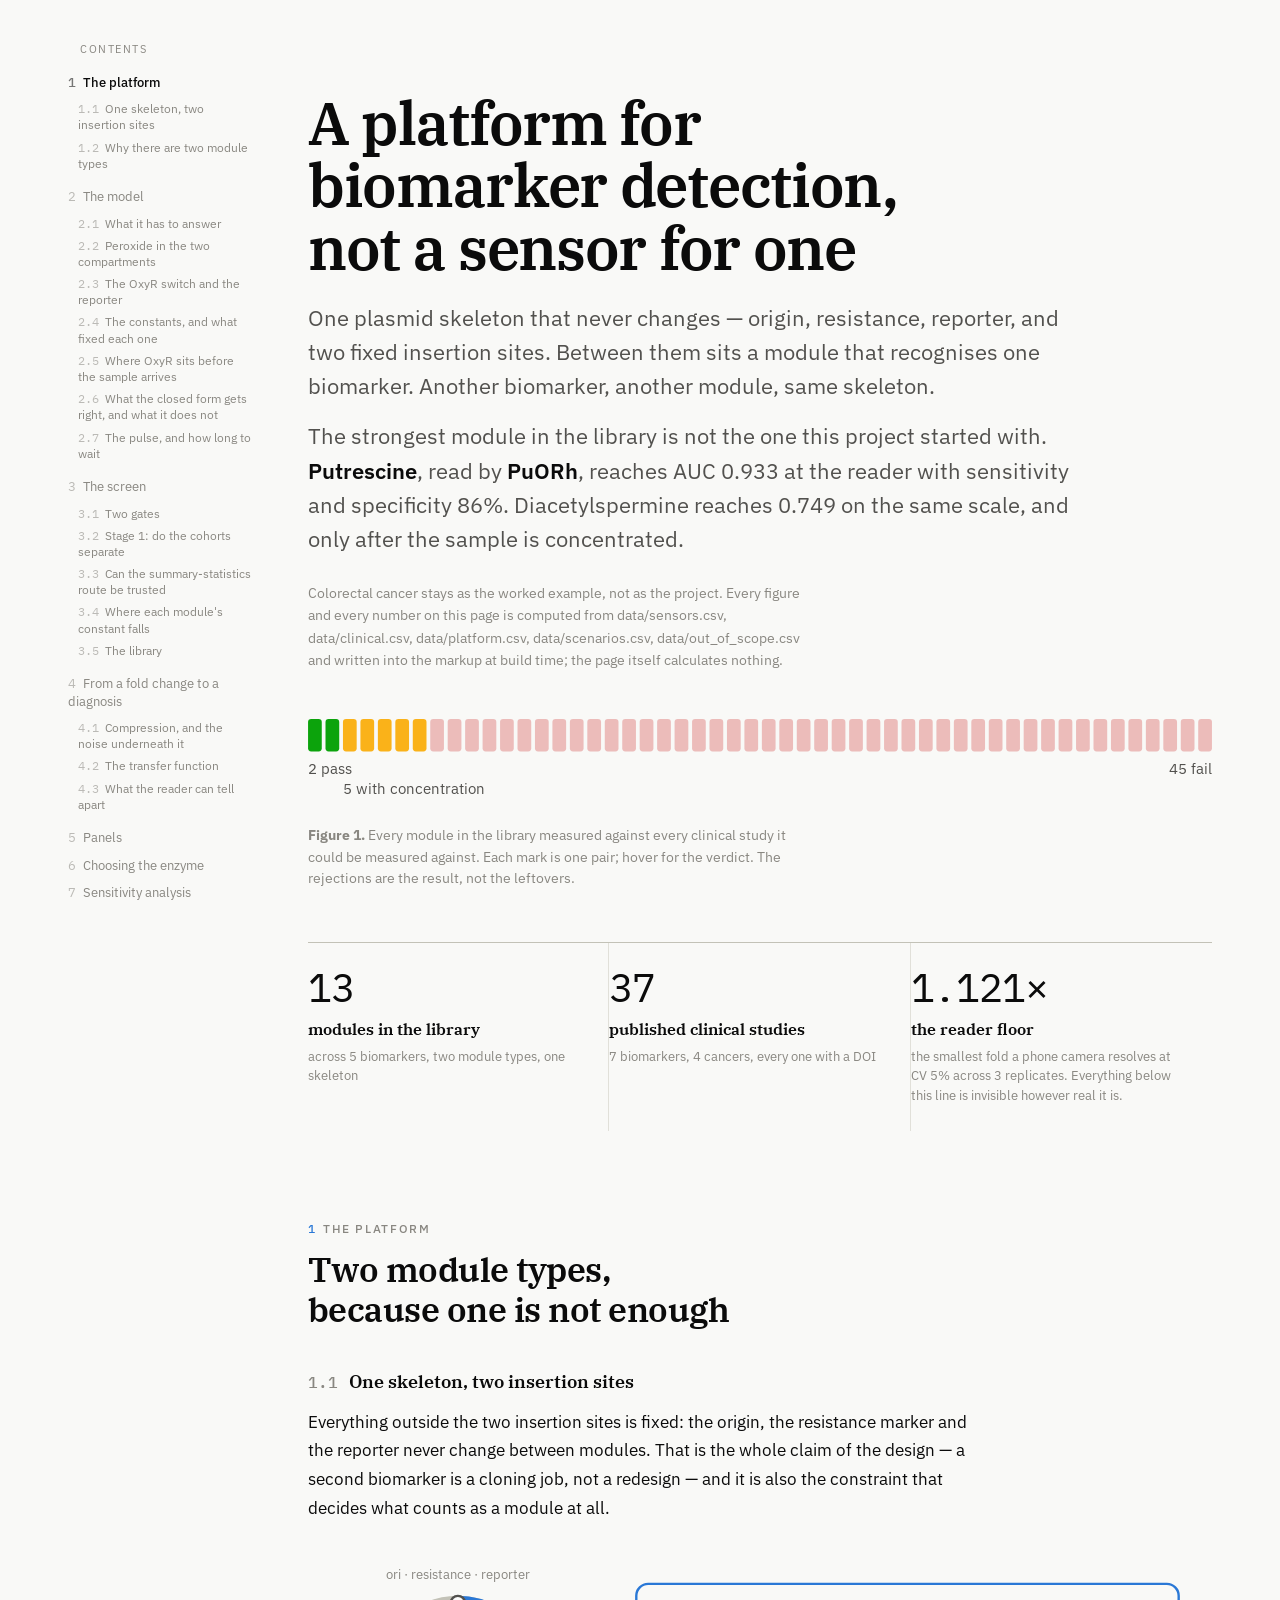
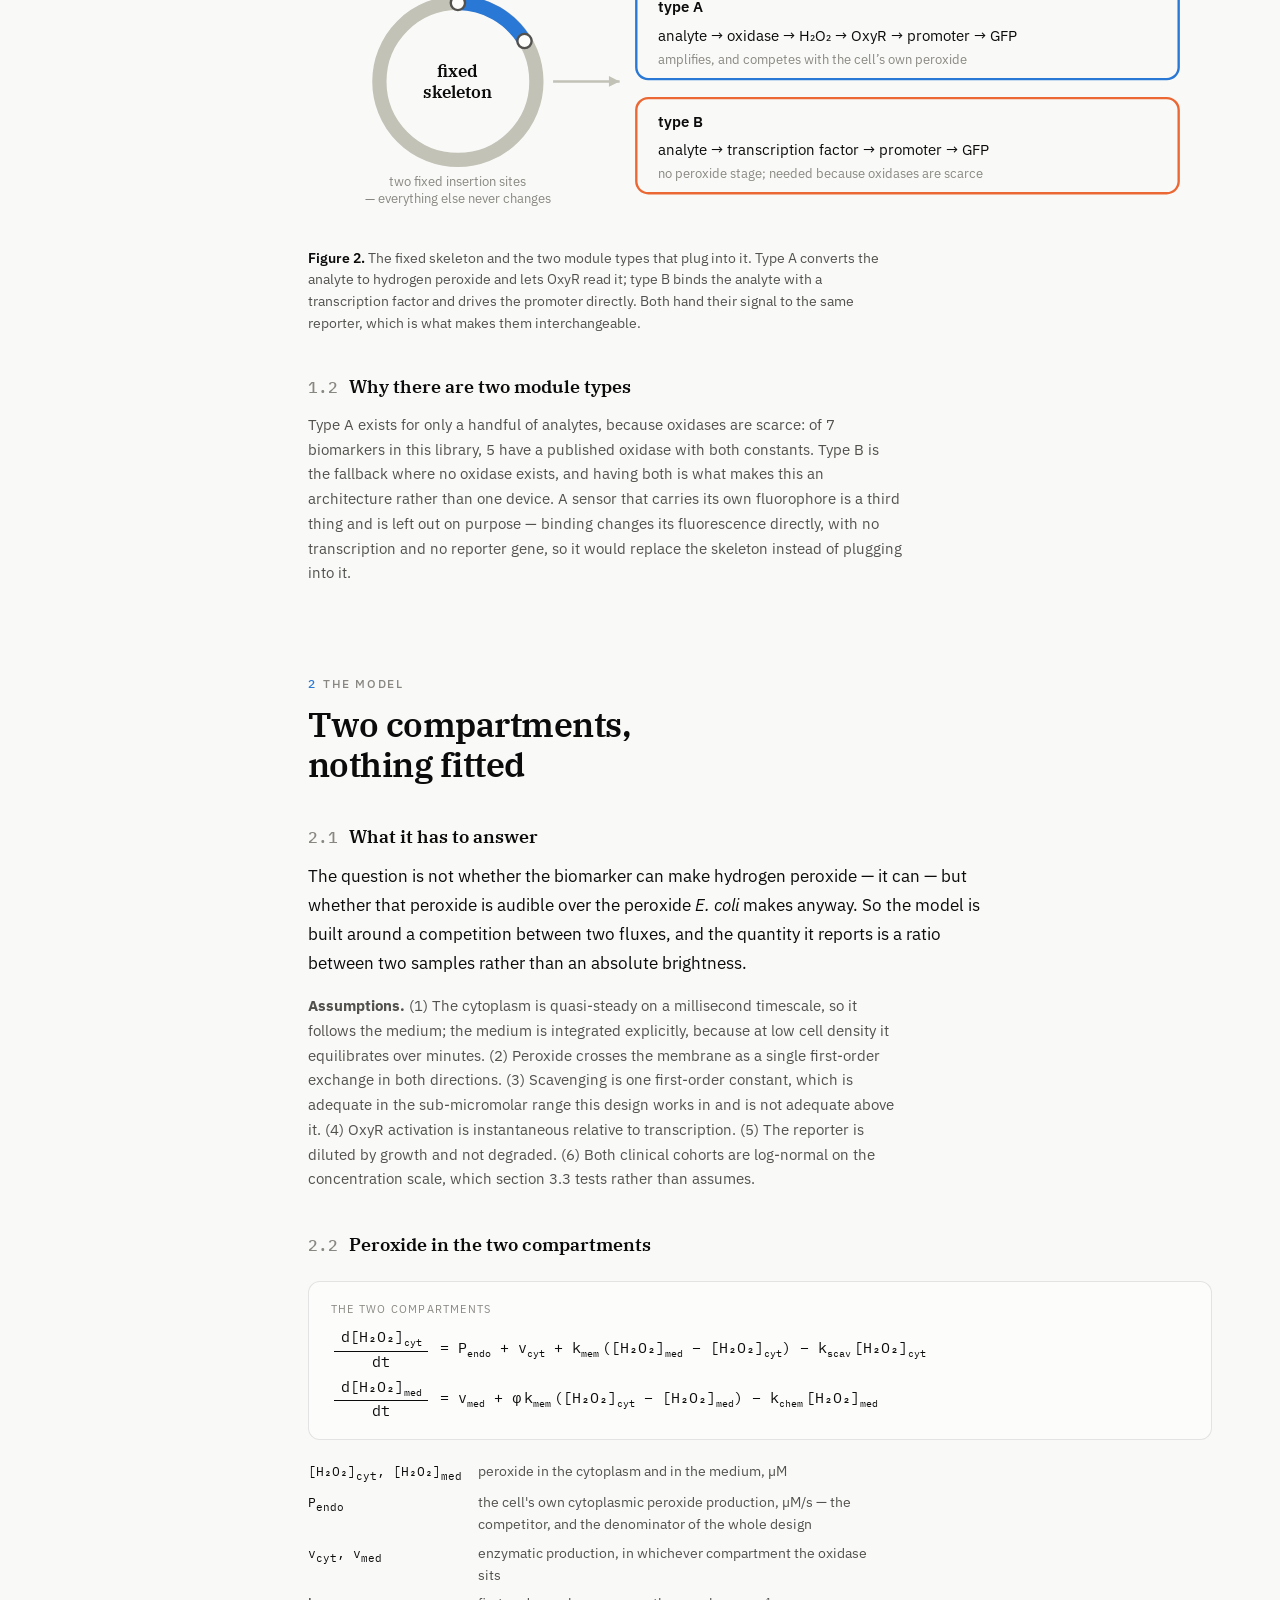
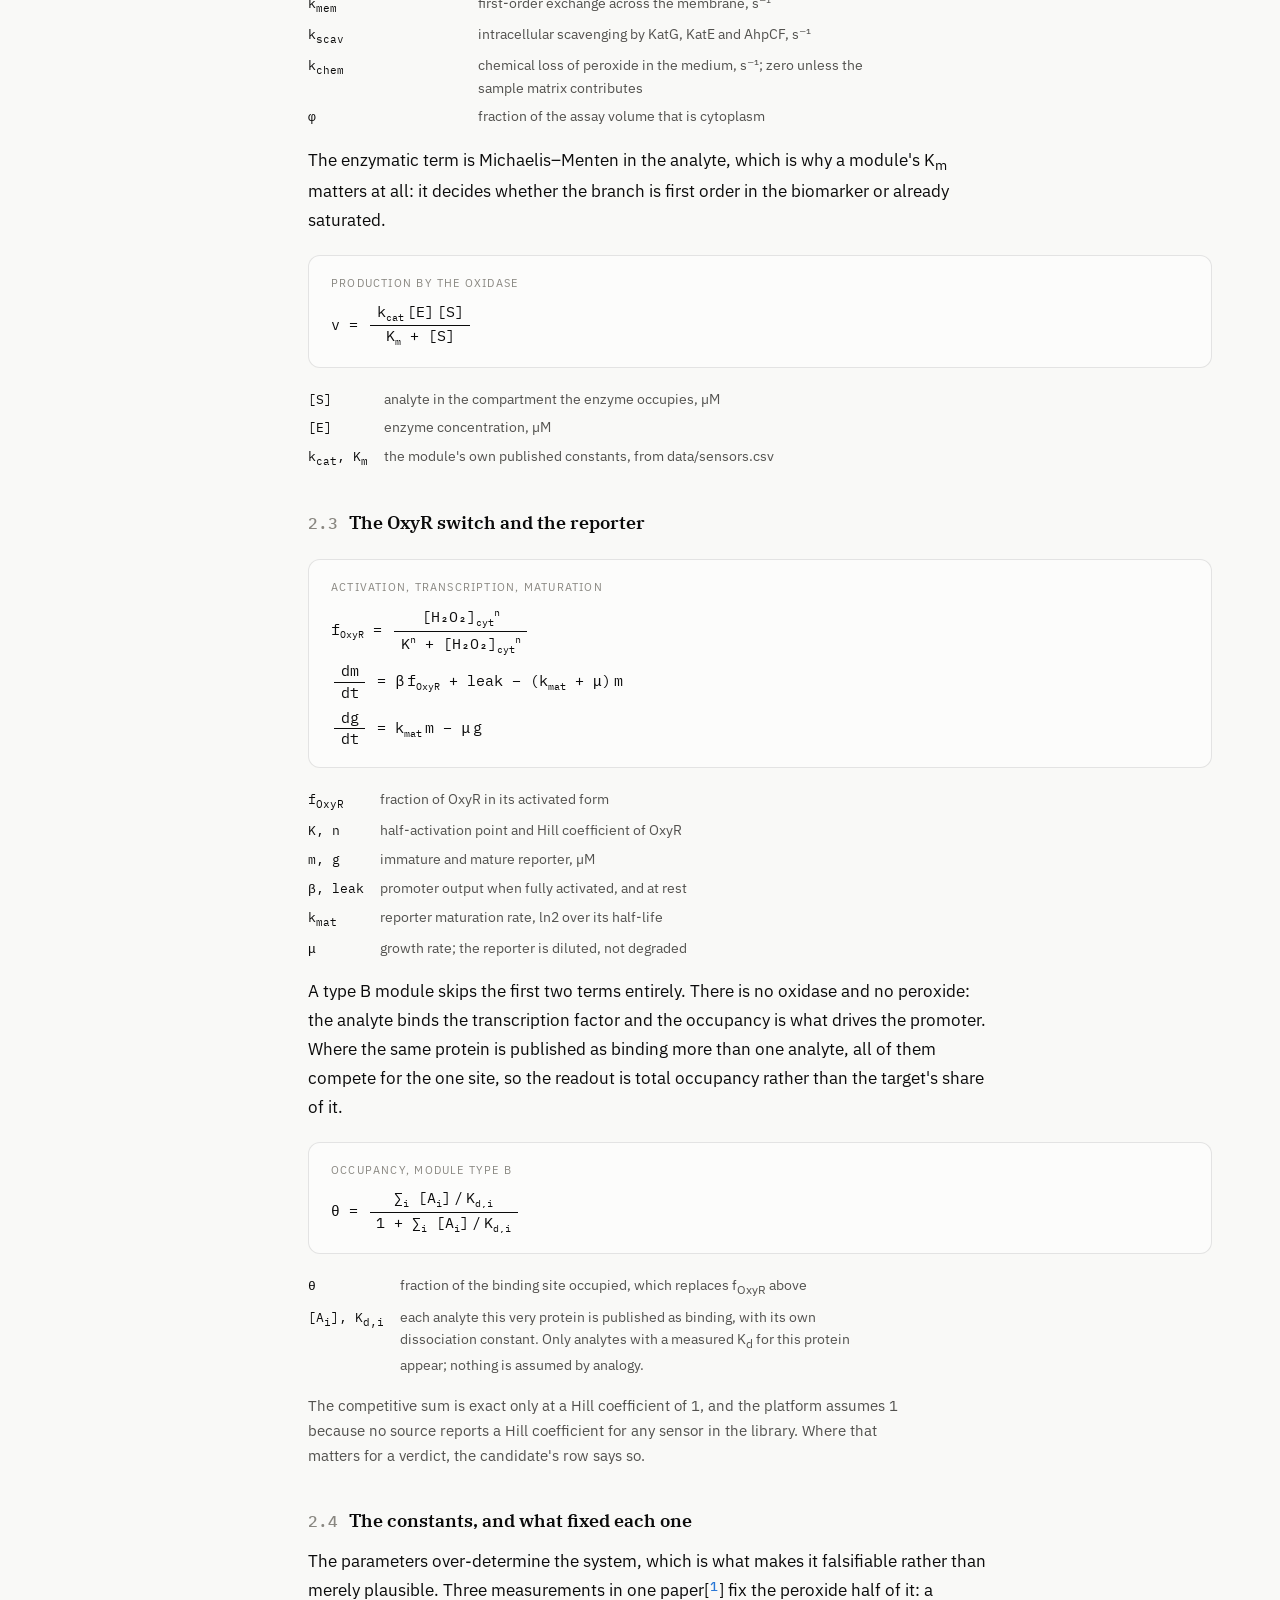
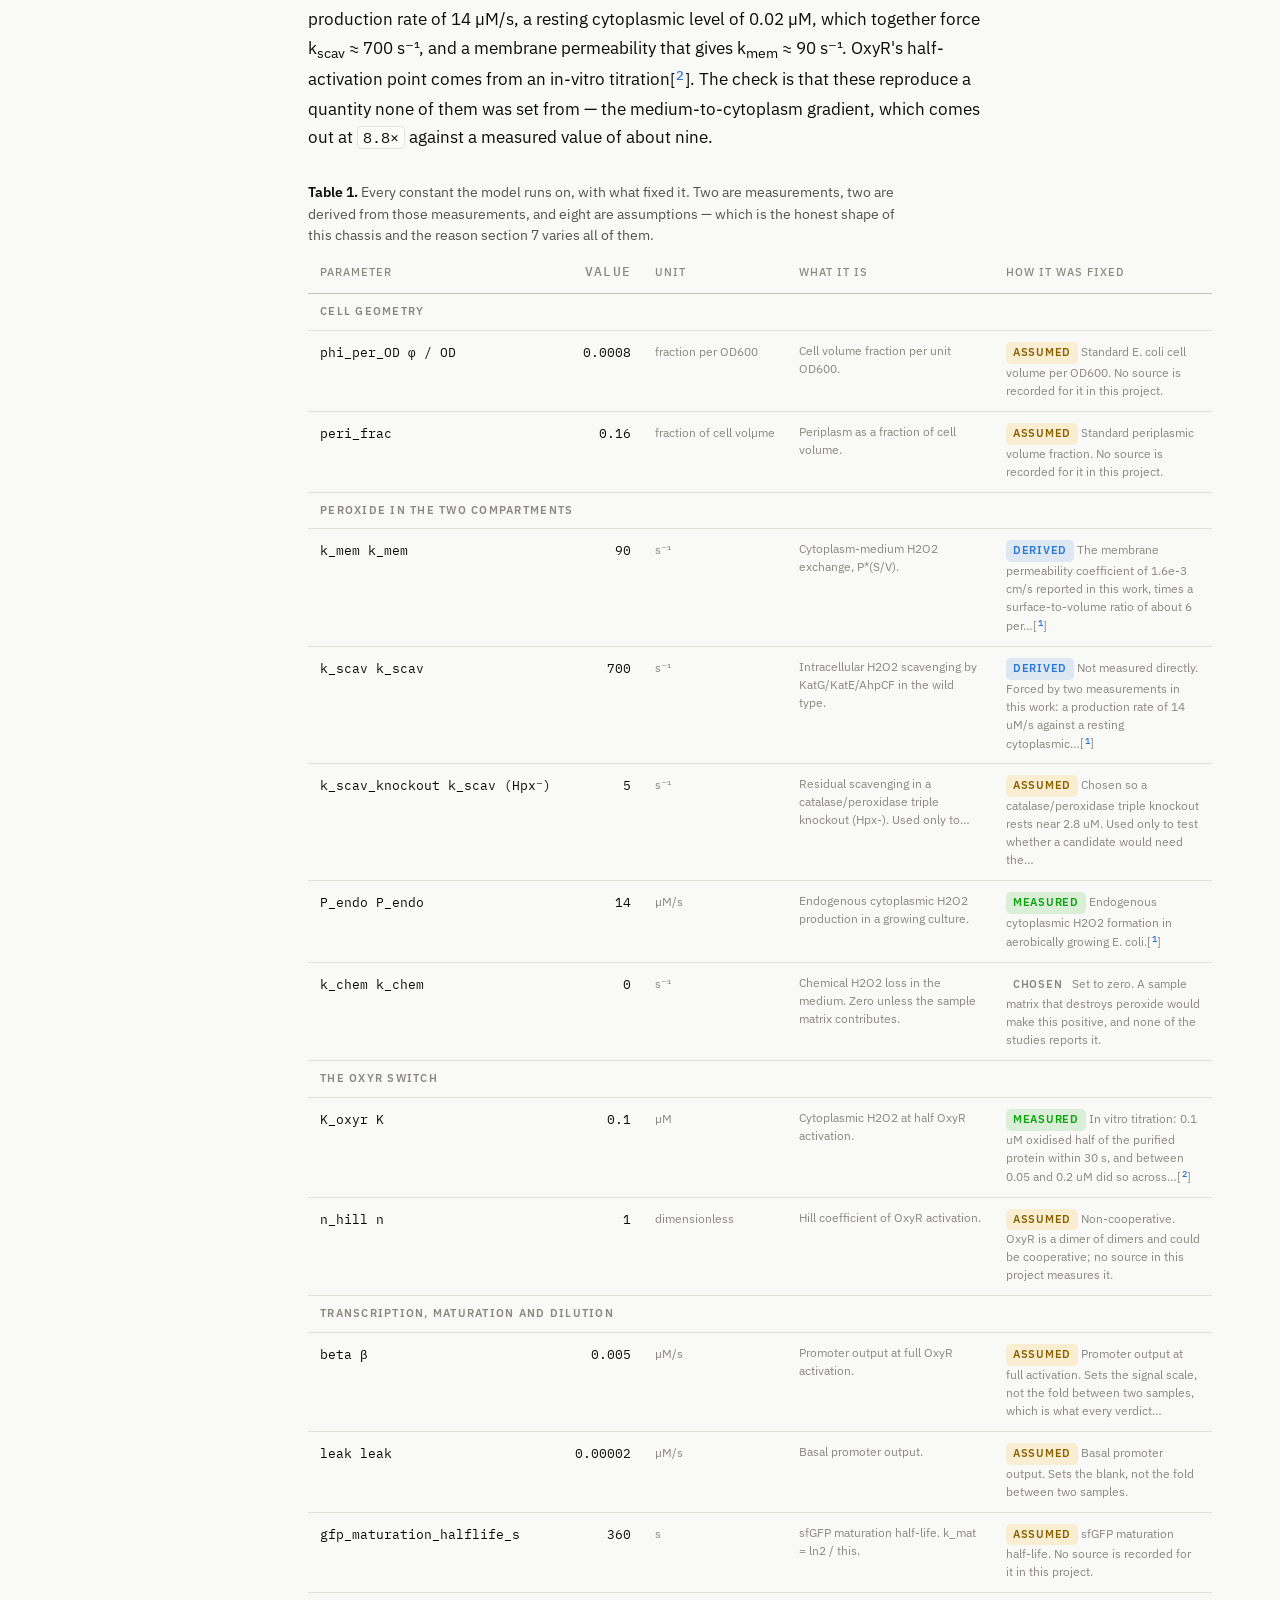
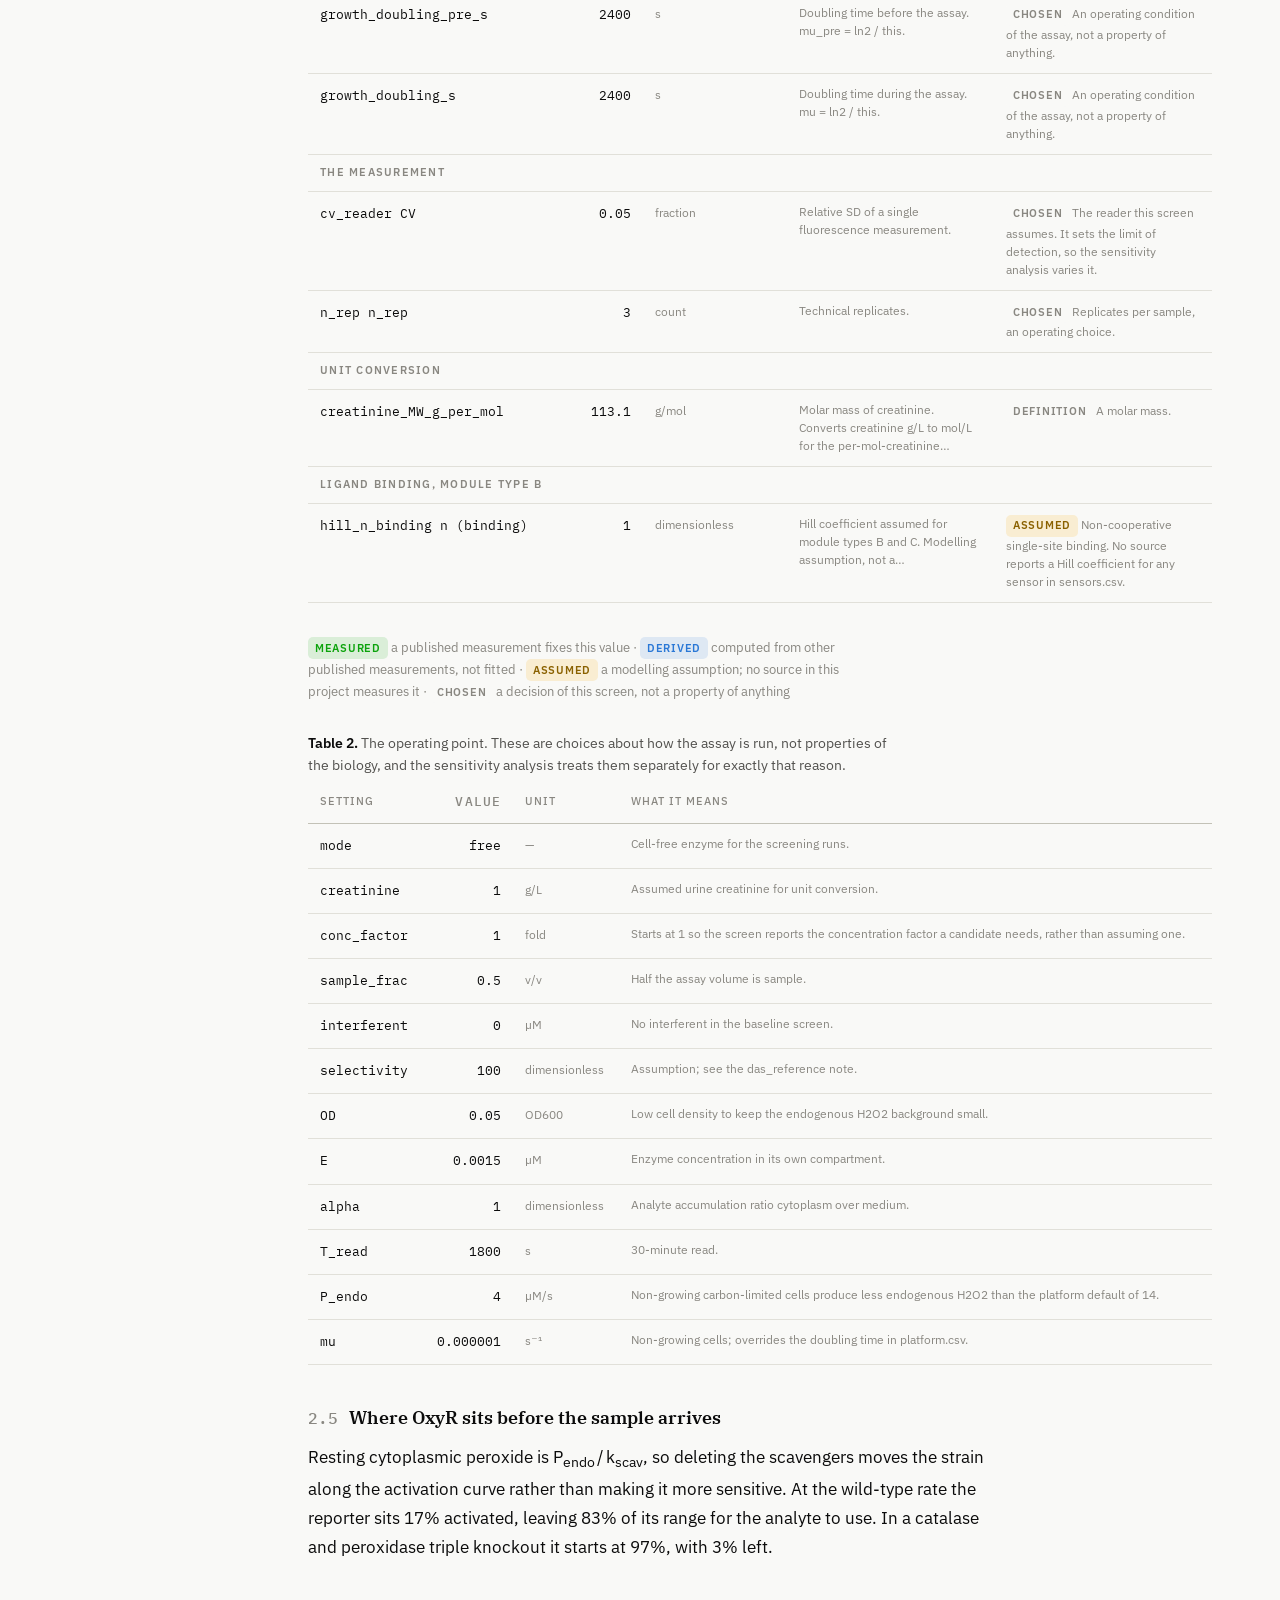
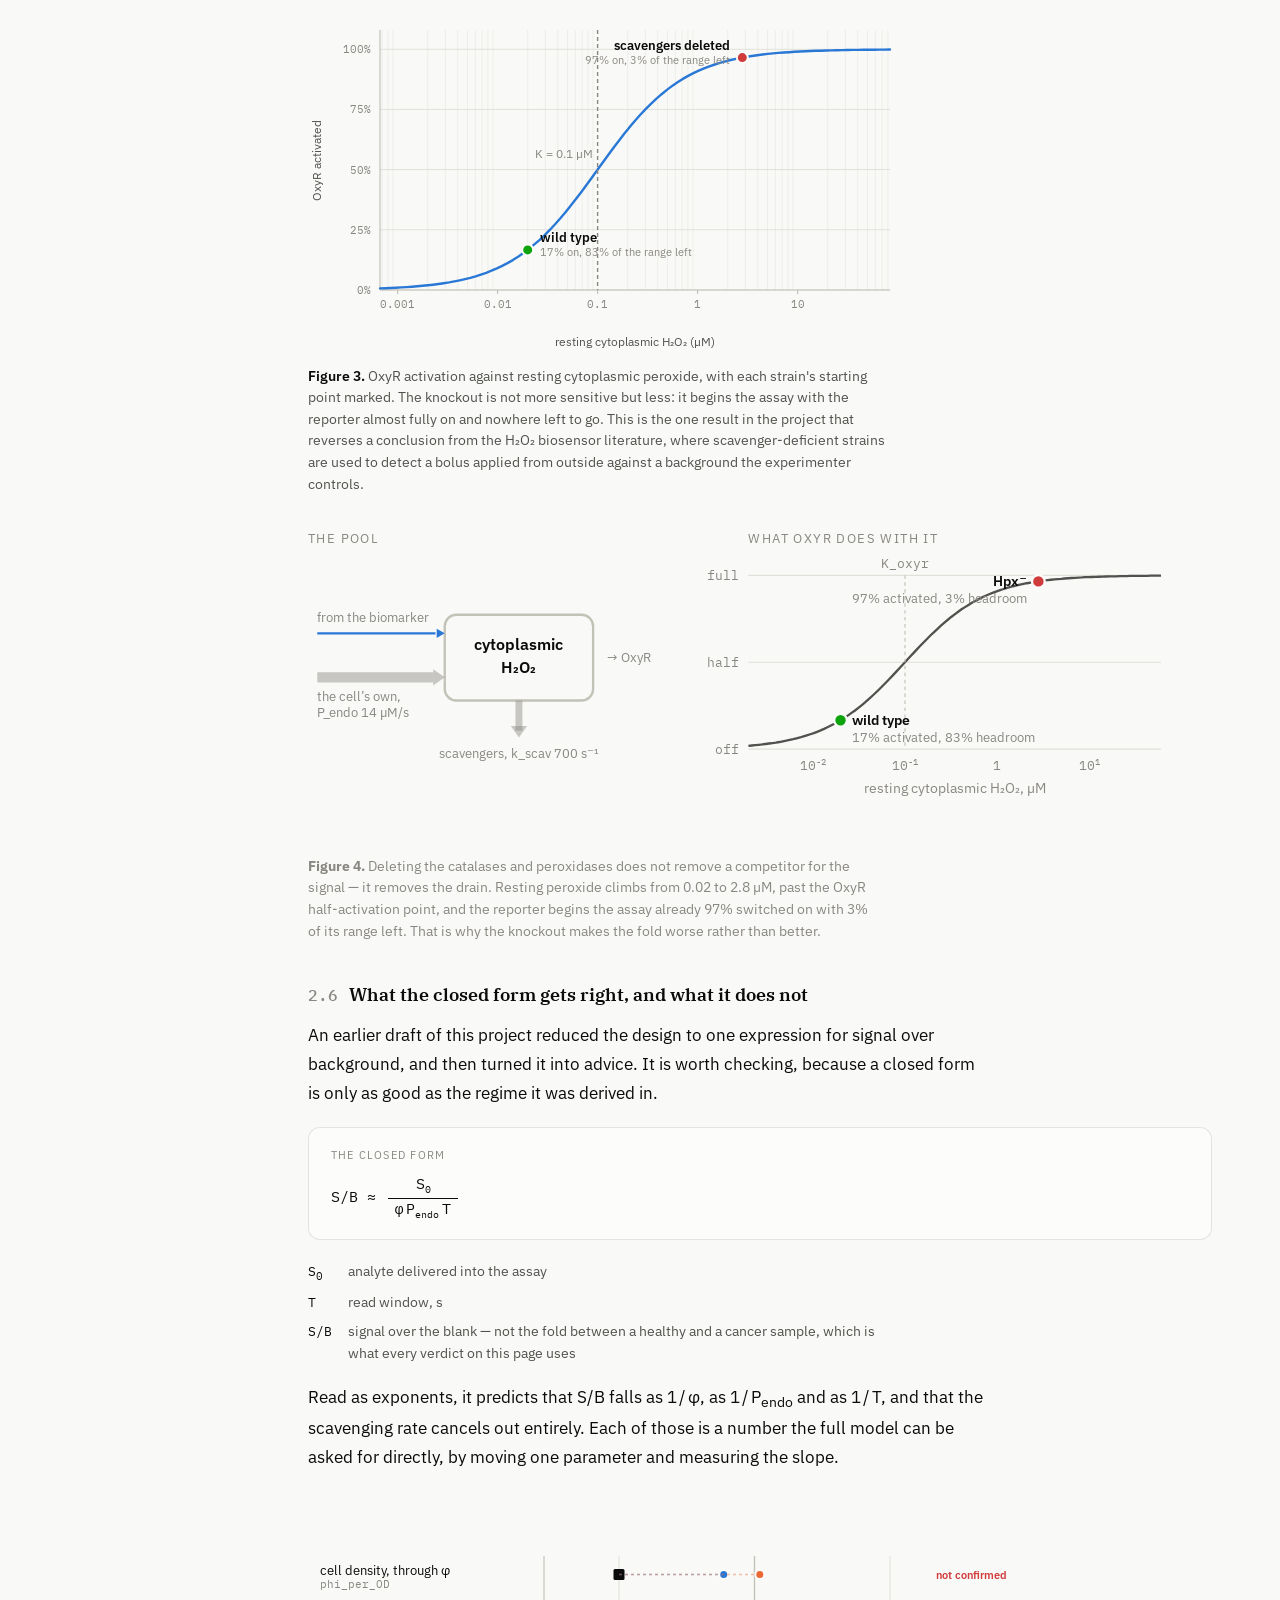
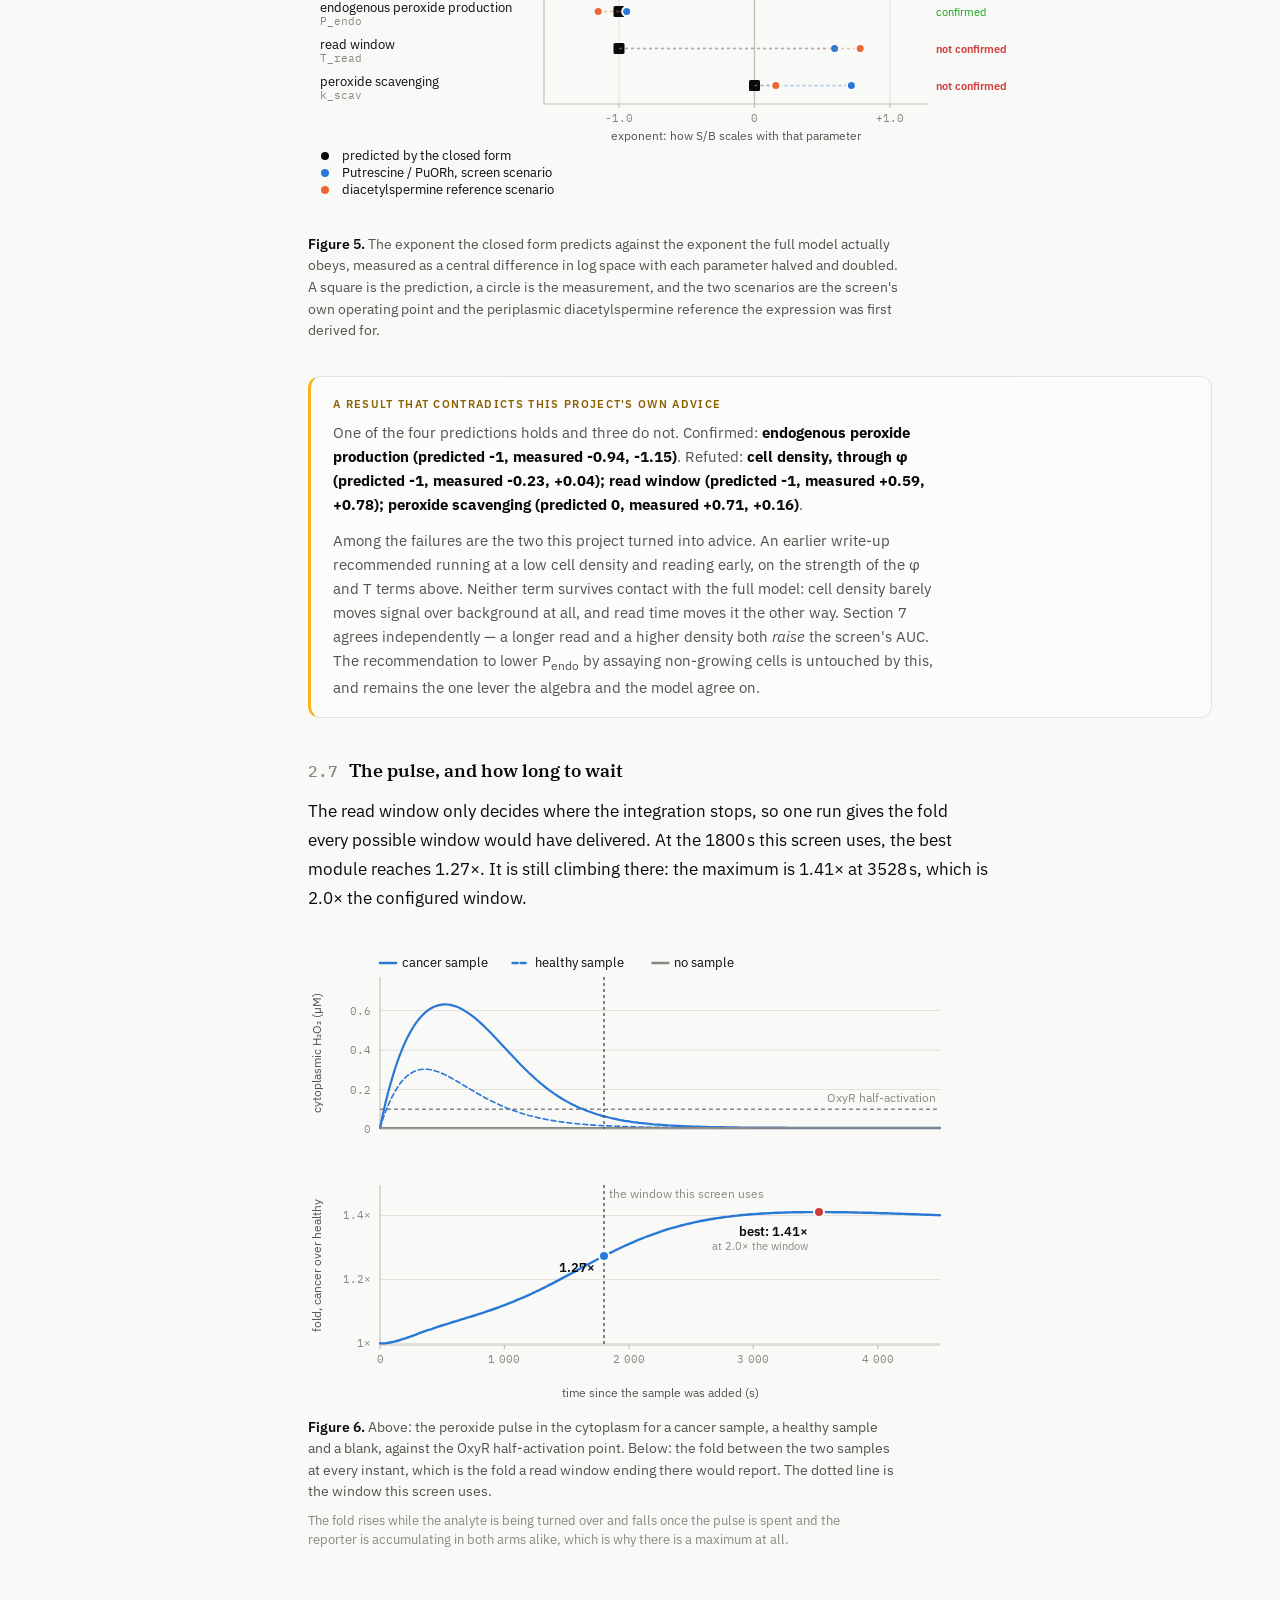
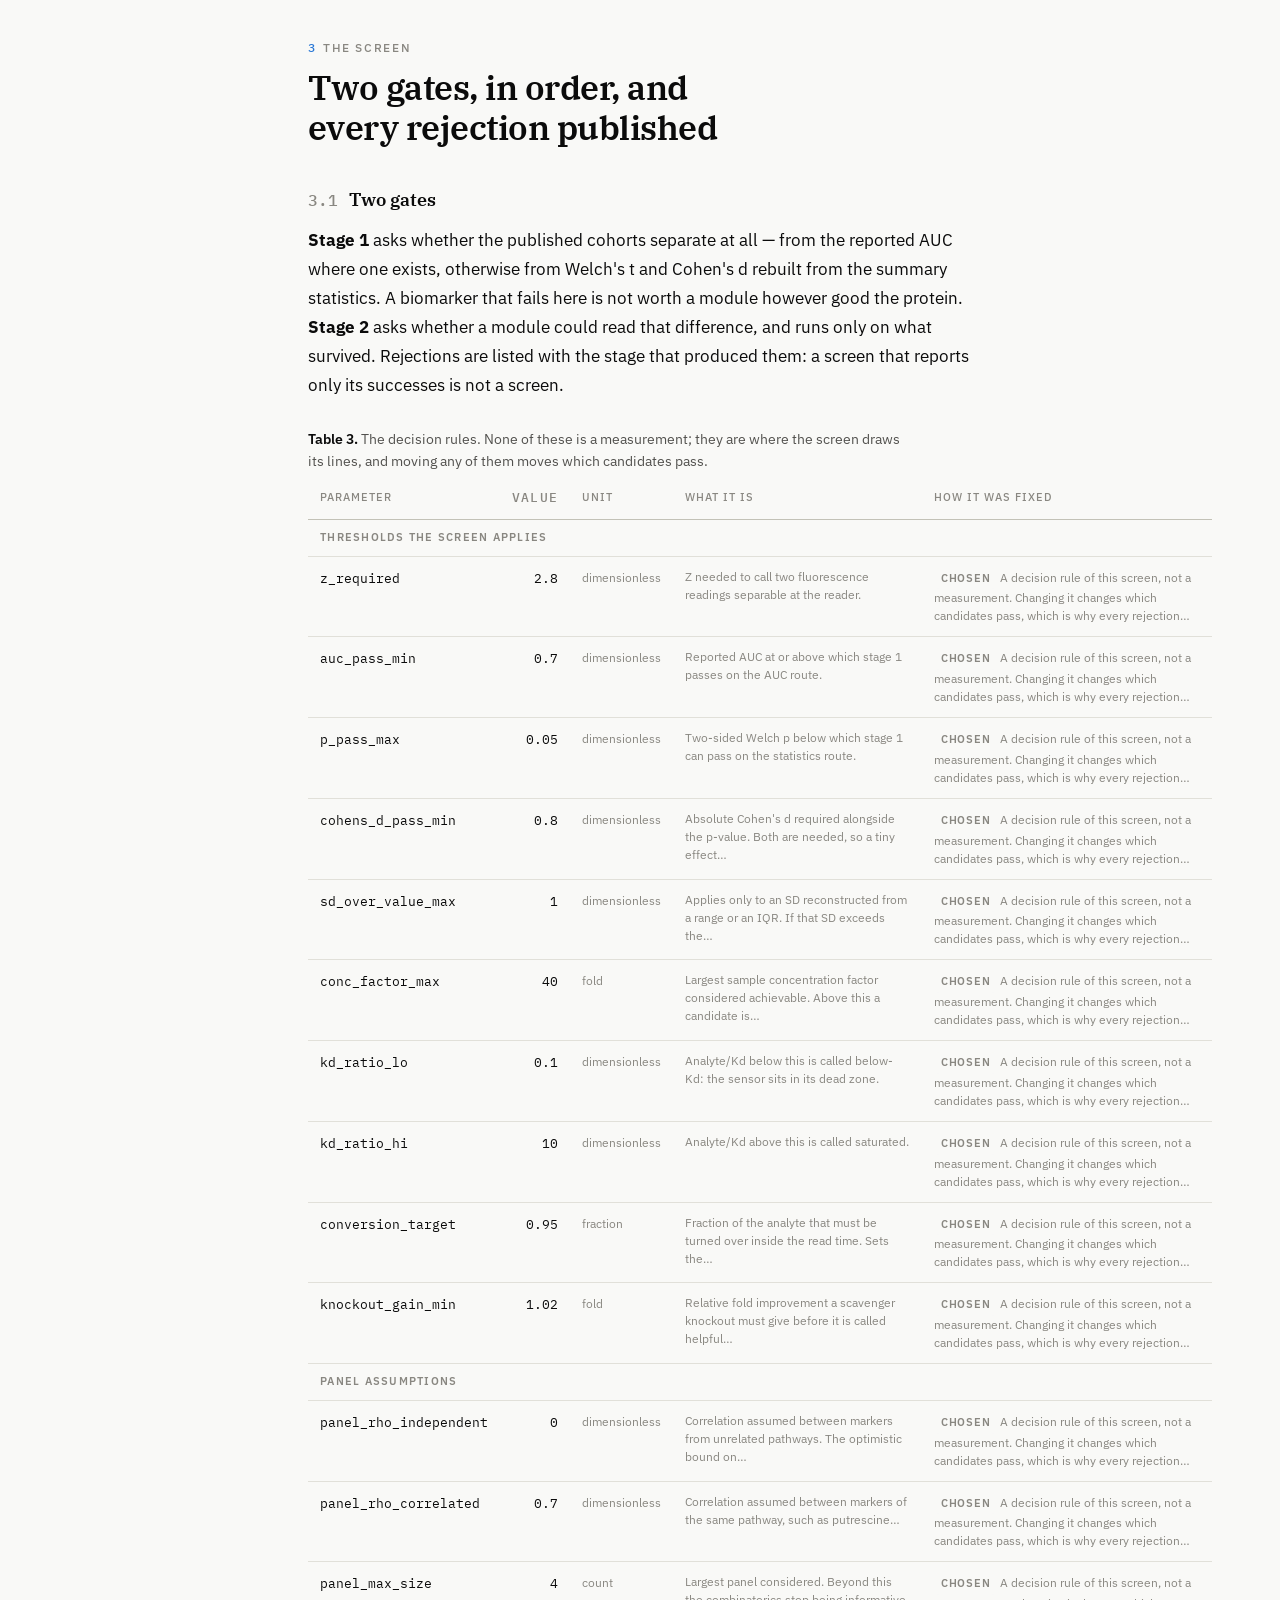
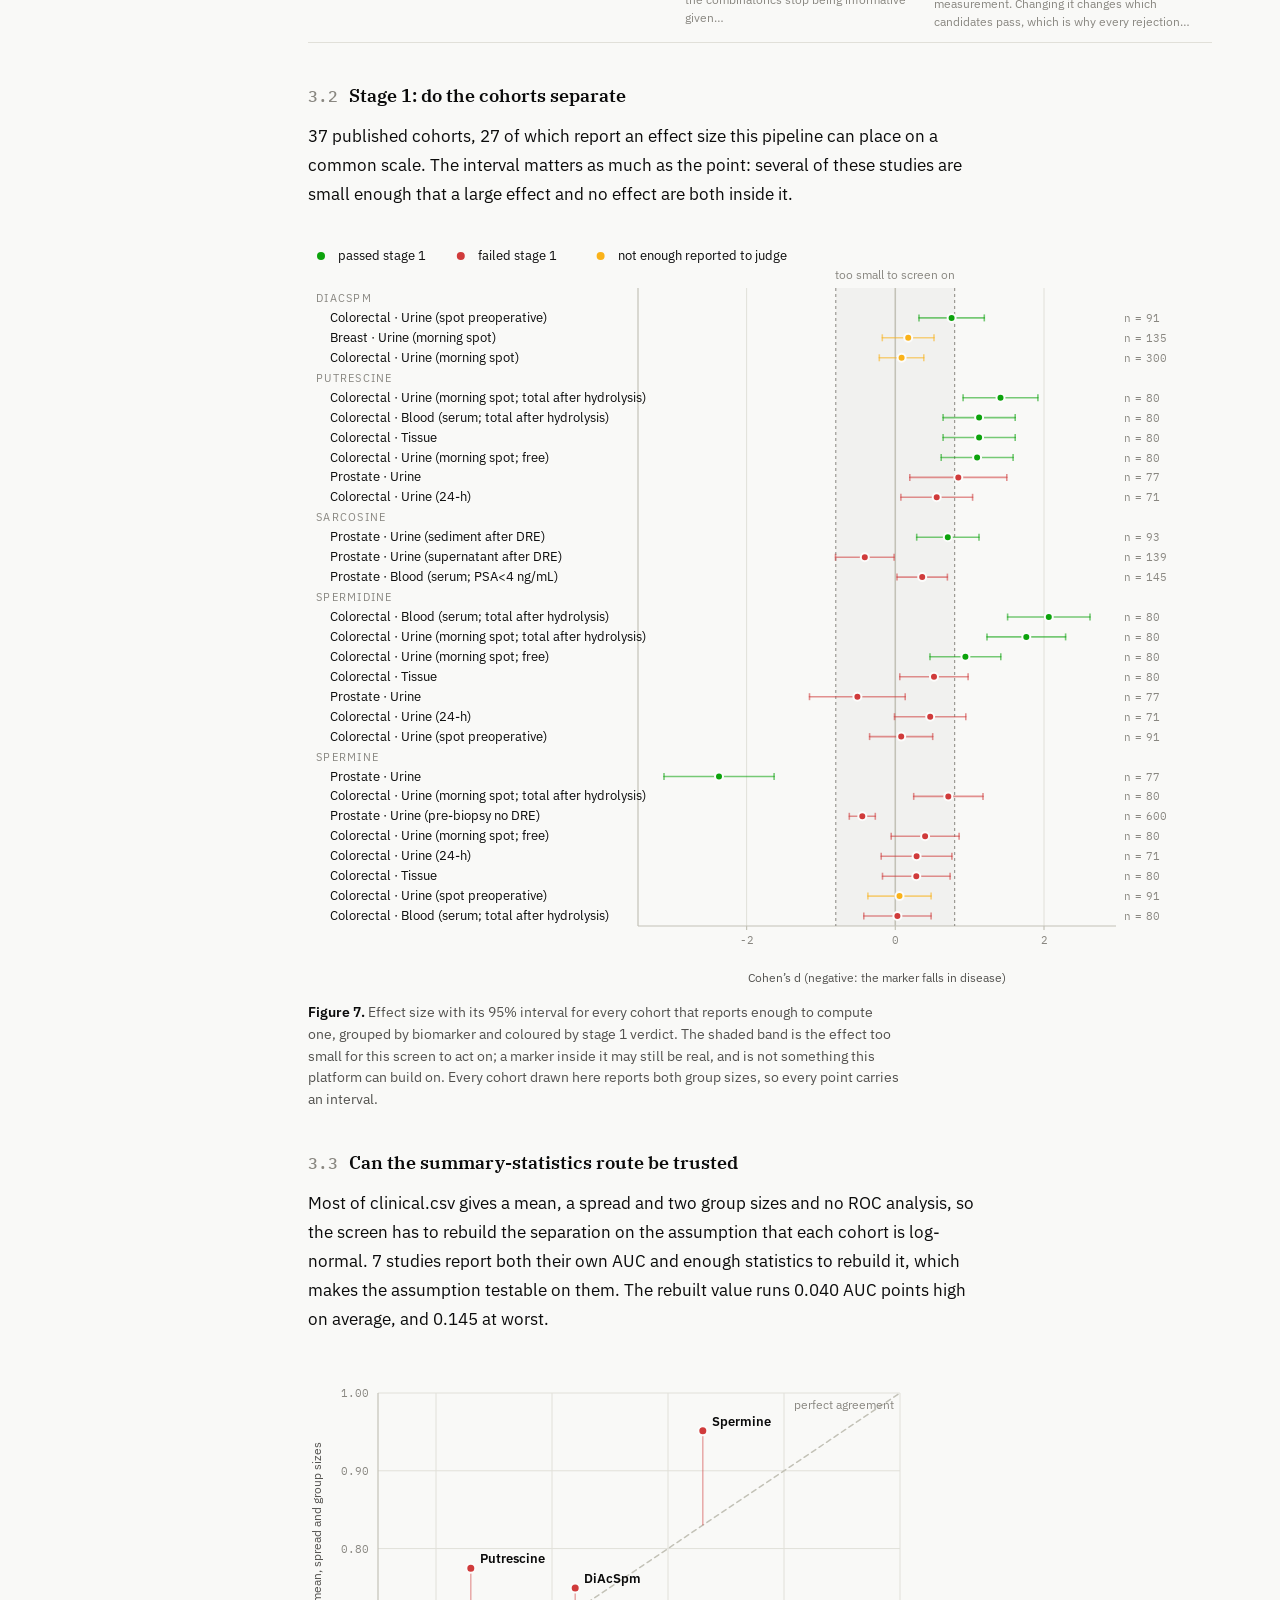
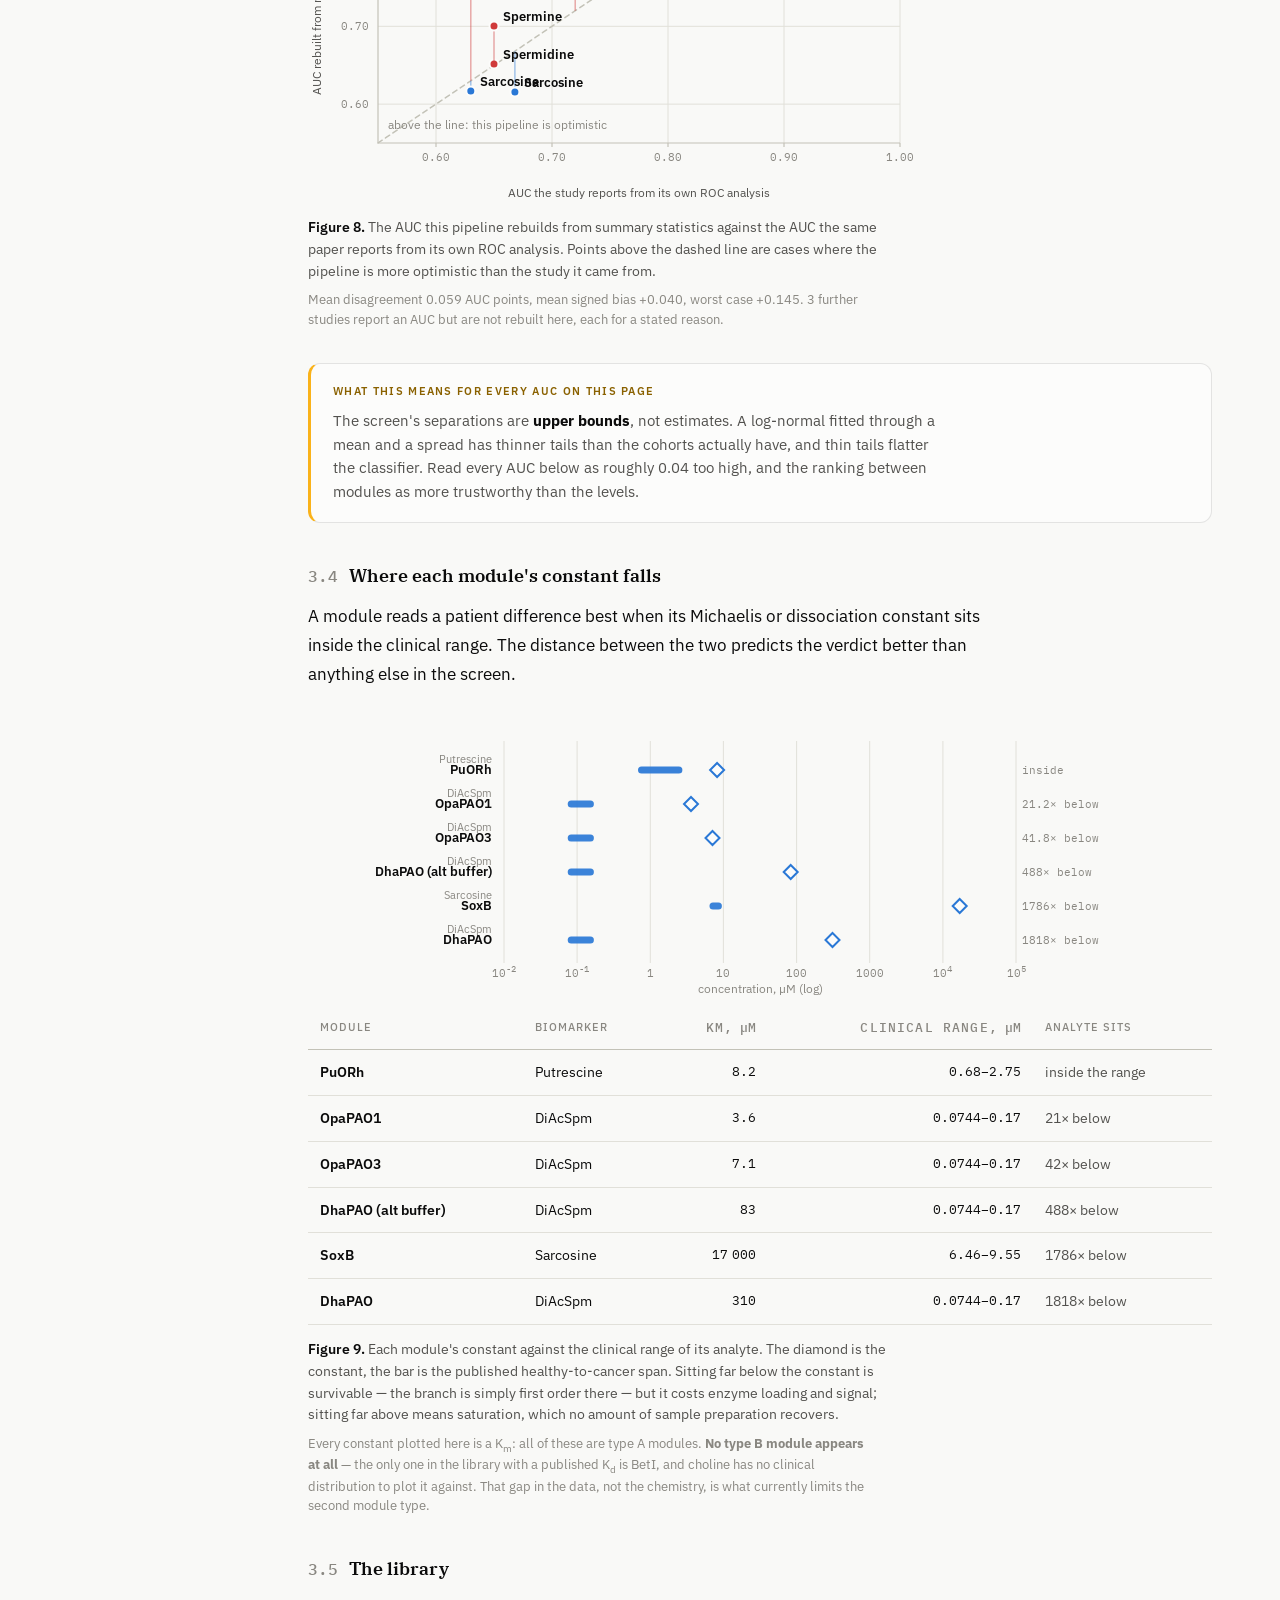
==== commit e7cb69d9: "Rebuild the page as a model write-up, and check the model against itself Organised the way a dry-lab" ====
--- a/index.html
+++ b/index.html
@@ -24,6 +24,7 @@
   --ring: rgba(11,11,11,.10);
   --series-a: #2a78d6;
   --series-b: #eb6834;
+  --series-c: #1a9e76;
   --good: #0ca30c;
   --warning: #fab219;
   --critical: #d03b3b;
@@ -39,6 +40,7 @@
   --ring: rgba(255,255,255,.10);
   --series-a: #3987e5;
   --series-b: #d95926;
+  --series-c: #21a97f;
   --good: #0ca30c;
   --warning: #fab219;
   --critical: #d03b3b;
@@ -54,6 +56,7 @@
   --ring: rgba(255,255,255,.10);
   --series-a: #3987e5;
   --series-b: #d95926;
+  --series-c: #21a97f;
   --good: #0ca30c;
   --warning: #fab219;
   --critical: #d03b3b;
@@ -244,6 +247,131 @@
        color:var(--ink-3);font-size:13px;line-height:1.65;max-width:66ch}
 footer a{color:var(--series-a)}
 
+/* ---------------------------------------------------------------- numbering
+   One figure sequence across the whole document, and numbered sections. That
+   is what makes a long page citable: "Figure 9" is a reference a reader can
+   act on, "the chart above" is not. */
+.secno{font-family:var(--mono);color:var(--series-a);font-weight:500;
+       margin-right:.7em;letter-spacing:0}
+h3 .secno{color:var(--ink-3);font-size:.88em}
+.h3sub{color:var(--ink-2);font-size:14.5px;line-height:1.6;max-width:66ch;
+       margin:0 0 14px}
+
+/* two-level contents rail */
+.rail ol ol{margin:2px 0 8px}
+.rail ol ol a{font-size:12px;padding:3px 0 3px 22px;color:var(--ink-3)}
+.rail .num{font-family:var(--mono);opacity:.55;margin-right:.5em}
+
+/* ------------------------------------------------------------------ figures */
+figure.fig{margin:30px 0 34px;padding:0}
+figure.fig figcaption,figure.tbl figcaption{color:var(--ink-2);font-size:13.5px;
+    line-height:1.6;max-width:74ch;margin:14px 0 0}
+figure.tbl figcaption{margin:0 0 14px}
+figure.fig figcaption b,figure.tbl figcaption b{color:var(--ink-1);
+    font-family:var(--sans);font-weight:600;white-space:nowrap}
+.fignote{color:var(--ink-3);font-size:12.5px;line-height:1.55;max-width:70ch;
+         margin:8px 0 0}
+figure.tbl{margin:30px 0 34px;padding:0}
+.scroll{overflow-x:auto;overscroll-behavior-x:contain}
+.scroll::-webkit-scrollbar{height:8px}
+.scroll::-webkit-scrollbar-thumb{background:var(--axis);border-radius:4px}
+
+/* chart furniture, shared by every figure charts.py draws */
+svg.chart{width:100%;height:auto;display:block}
+.figscroll svg.chart{min-width:620px}
+line.grid{stroke:var(--grid);stroke-width:1}
+line.gridmin{stroke:var(--grid);stroke-width:1;opacity:.45}
+line.spine{stroke:var(--axis);stroke-width:1.2}
+line.tickmark{stroke:var(--axis);stroke-width:1.2}
+text.tick{fill:var(--ink-3);font-size:11px;font-family:var(--mono);
+          font-variant-numeric:tabular-nums}
+text.axt{fill:var(--ink-2);font-size:12px;font-family:var(--sans)}
+text.lgd{fill:var(--ink-1);font-size:12.5px;font-family:var(--sans)}
+text.lgdsub{fill:var(--ink-3);font-size:11.5px;font-family:var(--sans)}
+text.note{fill:var(--ink-3);font-size:11.5px;font-family:var(--sans)}
+text.chord{fill:var(--critical);font-size:11.5px;font-weight:600;
+           font-family:var(--mono)}
+text.ptlab{fill:var(--ink-1);font-size:12.5px;font-weight:600;
+           font-family:var(--sans)}
+text.ptsub{fill:var(--ink-3);font-size:11px;font-family:var(--sans)}
+text.rowlab2{fill:var(--ink-1);font-size:12.5px;font-family:var(--sans)}
+text.rownote2{fill:var(--ink-3);font-size:11px;font-family:var(--mono);
+              font-variant-numeric:tabular-nums}
+text.grphd{fill:var(--ink-3);font-size:10.5px;letter-spacing:.12em;
+           text-transform:uppercase;font-family:var(--sans)}
+text.holds{fill:var(--good);font-size:11px;font-family:var(--sans)}
+text.breaks{fill:var(--critical);font-size:11px;font-weight:600;
+            font-family:var(--sans)}
+
+/* ---------------------------------------------------------------- equations
+   Written in HTML rather than loaded as a maths library: there are nine of
+   them, none is more than one line deep, and a third of a megabyte of
+   dependency to set one fraction is not a trade worth making on a page that
+   has to load over a conference wifi. */
+.eq{margin:20px 0;padding:18px 22px;background:var(--surface-1);
+    border:1px solid var(--ring);border-radius:12px;overflow-x:auto}
+.eq .l{display:block;font-family:var(--mono);font-size:14.5px;line-height:2.1;
+       color:var(--ink-1);white-space:nowrap}
+.eq .l+.l{margin-top:6px}
+dl.where+p,dl.where+.aside{margin-top:18px}
+.eq em{font-style:italic;font-family:var(--serif);font-size:1.05em}
+.eq sub,.eq sup{font-size:.72em}
+/* a fraction set in HTML: the column has to be centred on the baseline of the
+   line it sits in, and it must not inherit the generous line-height the
+   equation block uses, or the numerator and denominator drift apart */
+.frac{display:inline-flex;flex-direction:column;align-items:stretch;
+      justify-content:center;vertical-align:middle;line-height:1.3;
+      text-align:center;margin:0 .22em}
+.frac>span{padding:0 .45em;display:block}
+.frac .num{border-bottom:1px solid currentColor;padding-bottom:1px}
+.frac .den{padding-top:1px}
+dl.where{margin:14px 0 0;font-size:14px;color:var(--ink-2);line-height:1.6;
+         display:grid;grid-template-columns:auto 1fr;gap:6px 16px;
+         max-width:72ch;align-items:baseline}
+dl.where dt{font-family:var(--mono);font-size:13px;color:var(--ink-1);
+            white-space:nowrap}
+dl.where dd{margin:0}
+.eqlab{display:block;color:var(--ink-3);font-size:11px;letter-spacing:.11em;
+       text-transform:uppercase;margin:0 0 10px;font-family:var(--sans)}
+
+/* ------------------------------------------------------- parameter tables */
+table.params{min-width:840px}
+table.params td.nm{font-family:var(--mono);font-size:12.5px;white-space:nowrap;
+                   color:var(--ink-1)}
+table.params td.pnote{color:var(--ink-3);font-size:12px;line-height:1.5;
+                      min-width:28ch}
+table.params td.u{color:var(--ink-3);font-size:12px;white-space:nowrap}
+.kind{display:inline-block;font-size:10.5px;letter-spacing:.07em;
+      text-transform:uppercase;padding:3px 7px;border-radius:5px;
+      font-weight:600;white-space:nowrap;font-family:var(--sans)}
+.kind.measured{background:rgba(12,163,12,.13);color:var(--good)}
+.kind.derived{background:rgba(42,120,214,.13);color:var(--series-a)}
+.kind.assumed{background:rgba(250,178,25,.17);color:#8a6100}
+.kind.chosen,.kind.definition{background:var(--plane);color:var(--ink-3)}
+tr.grphead td{background:var(--plane);font-size:10.5px;letter-spacing:.12em;
+              text-transform:uppercase;color:var(--ink-3);font-weight:600;
+              padding:9px 12px}
+
+/* ------------------------------------------------------------- citations */
+a.cite{font-family:var(--mono);font-size:.74em;vertical-align:.42em;
+       color:var(--series-a);text-decoration:none;padding:0 .08em;
+       font-weight:500}
+a.cite:hover{text-decoration:underline}
+ol.refs li{scroll-margin-top:90px}
+ol.refs li:target{background:rgba(42,120,214,.08);border-radius:6px;
+                  padding:6px 8px 6px 4px;margin-left:-8px}
+
+/* a finding that contradicts something this project previously asserted */
+.flag{margin:22px 0;padding:18px 22px;border-radius:12px;
+      background:var(--surface-1);border:1px solid var(--ring);
+      border-left:3px solid var(--warning)}
+.flag p{margin:0;font-size:14.5px;line-height:1.65;color:var(--ink-2);
+        max-width:68ch}
+.flag p+p{margin-top:12px}
+.flag b{color:var(--ink-1)}
+.flag .h{display:block;font-size:11px;letter-spacing:.12em;
+         text-transform:uppercase;color:#8a6100;margin:0 0 8px;font-weight:600}
+
 @media (max-width:980px){
   .shell{grid-template-columns:1fr;gap:0;padding:0 20px 90px}
   .rail{position:static;max-height:none;padding:22px 0 0;
@@ -261,26 +389,36 @@
         padding:22px 0 24px}
   .tile:last-child{border-bottom:none}
   .callout{padding:22px 20px}
+  .eq .l{font-size:12.5px}
+  dl.where{grid-template-columns:1fr;gap:2px 0}
+  dl.where dd{margin:0 0 10px}
+  figure.fig,figure.tbl{margin:22px 0 26px}
+  .rail ol ol{display:none}
 }
 </style>
 </head>
 <body>
 <div class="shell">
-<nav class="rail" aria-label="Contents"><p class="railhead">Contents</p><ol><li><a href="#architecture" data-sec="architecture">Architecture</a></li><li><a href="#positioning" data-sec="positioning">Why most fail</a></li><li><a href="#library" data-sec="library">The screen</a></li><li><a href="#panels" data-sec="panels">Panels</a></li><li><a href="#enzymes" data-sec="enzymes">Swapping enzymes</a></li><li><a href="#model" data-sec="model">The model</a></li><li><a href="#gaps" data-sec="gaps">Honest limits</a></li><li><a href="#references" data-sec="references">References</a></li></ol></nav>
+<nav class='rail' aria-label='Contents'><p class='railhead'>Contents</p><ol><li><a href='#architecture' data-sec='architecture'><span class='num'>1</span>The platform</a></li><ol><li><a href='#arch-skeleton' data-sec='arch-skeleton'><span class='num'>1.1</span>One skeleton, two insertion sites</a></li><li><a href='#arch-why-two' data-sec='arch-why-two'><span class='num'>1.2</span>Why there are two module types</a></li></ol><li><a href='#model' data-sec='model'><span class='num'>2</span>The model</a></li><ol><li><a href='#model-objective' data-sec='model-objective'><span class='num'>2.1</span>What it has to answer</a></li><li><a href='#model-compartments' data-sec='model-compartments'><span class='num'>2.2</span>Peroxide in the two compartments</a></li><li><a href='#model-oxyr' data-sec='model-oxyr'><span class='num'>2.3</span>The OxyR switch and the reporter</a></li><li><a href='#model-params' data-sec='model-params'><span class='num'>2.4</span>The constants, and what fixed each one</a></li><li><a href='#model-knockout' data-sec='model-knockout'><span class='num'>2.5</span>Where OxyR sits before the sample arrives</a></li><li><a href='#model-closedform' data-sec='model-closedform'><span class='num'>2.6</span>What the closed form gets right, and what it does not</a></li><li><a href='#model-window' data-sec='model-window'><span class='num'>2.7</span>The pulse, and how long to wait</a></li></ol><li><a href='#screen' data-sec='screen'><span class='num'>3</span>The screen</a></li><ol><li><a href='#screen-gates' data-sec='screen-gates'><span class='num'>3.1</span>Two gates</a></li><li><a href='#screen-stage1' data-sec='screen-stage1'><span class='num'>3.2</span>Stage 1: do the cohorts separate</a></li><li><a href='#screen-check' data-sec='screen-check'><span class='num'>3.3</span>Can the summary-statistics route be trusted</a></li><li><a href='#screen-positioning' data-sec='screen-positioning'><span class='num'>3.4</span>Where each module&#x27;s constant falls</a></li><li><a href='#screen-library' data-sec='screen-library'><span class='num'>3.5</span>The library</a></li></ol><li><a href='#performance' data-sec='performance'><span class='num'>4</span>From a fold change to a diagnosis</a></li><ol><li><a href='#perf-why' data-sec='perf-why'><span class='num'>4.1</span>Compression, and the noise underneath it</a></li><li><a href='#perf-transfer' data-sec='perf-transfer'><span class='num'>4.2</span>The transfer function</a></li><li><a href='#perf-cohorts' data-sec='perf-cohorts'><span class='num'>4.3</span>What the reader can tell apart</a></li></ol><li><a href='#panels' data-sec='panels'><span class='num'>5</span>Panels</a></li><li><a href='#enzymes' data-sec='enzymes'><span class='num'>6</span>Choosing the enzyme</a></li><li><a href='#sensitivity' data-sec='sensitivity'><span class='num'>7</span>Sensitivity analysis</a></li><li><a href='#gaps' data-sec='gaps'><span class='num'>8</span>Honest limits</a></li><li><a href='#references' data-sec='references'><span class='num'>9</span>References</a></li></ol></nav>
 <main class="col">
 <header>
 <h1>A platform for biomarker detection,<br>not a sensor for one</h1>
 <p class='lede'>One plasmid skeleton that never changes &mdash; origin, resistance, reporter, and two fixed insertion sites. Between them sits a module that recognises one biomarker. Another biomarker, another module, same skeleton.</p>
 <p class='lede'>The strongest module in the library is not the one this project started with. <b>Putrescine</b>, read by <b>PuORh</b>, reaches AUC 0.933 at the reader with sensitivity and specificity 86%. Diacetylspermine reaches 0.749 on the same scale, and only after the sample is concentrated.</p>
-<p class='sub'>Colorectal cancer stays as the worked example, not as the project. Every figure on this page is computed from data/sensors.csv, data/clinical.csv, data/platform.csv, data/scenarios.csv, data/out_of_scope.csv and written into the markup at build time.</p>
-</header><figure class="herofig"><div class="figscroll"><svg class="strip" viewBox="0 0 725 72" role="img" aria-label="52 candidate pairs: 2 pass, 5 pass with sample concentration, 45 fail"><rect x="0.0" y="0" width="11.0" height="26" rx="2.5" fill="var(--good)" fill-opacity="1"><title>Putrescine / PuORh — fold 1.273 at the scenario&#x27;s 1x concentration, above the 1.121 the reader resolves</title></rect><rect x="14.0" y="0" width="11.0" height="26" rx="2.5" fill="var(--good)" fill-opacity="1"><title>Putrescine / PuORh — fold 1.507 at the scenario&#x27;s 1x concentration, above the 1.121 the reader resolves</title></rect><rect x="28.0" y="0" width="11.0" height="26" rx="2.5" fill="var(--warning)" fill-opacity="1"><title>DiAcSpm / DhaPAO — needs the sample concentrated 5.488x to reach fold 1.121</title></rect><rect x="42.0" y="0" width="11.0" height="26" rx="2.5" fill="var(--warning)" fill-opacity="1"><title>DiAcSpm / DhaPAO (alt buffer) — needs the sample concentrated 4.132x to reach fold 1.121</title></rect><rect x="56.0" y="0" width="11.0" height="26" rx="2.5" fill="var(--warning)" fill-opacity="1"><title>DiAcSpm / OpaPAO1 — needs the sample concentrated 4.132x to reach fold 1.121</title></rect><rect x="70.0" y="0" width="11.0" height="26" rx="2.5" fill="var(--warning)" fill-opacity="1"><title>DiAcSpm / OpaPAO3 — needs the sample concentrated 4.132x to reach fold 1.121</title></rect><rect x="84.0" y="0" width="11.0" height="26" rx="2.5" fill="var(--warning)" fill-opacity="1"><title>Putrescine / PuORh — needs the sample concentrated 1.764x to reach fold 1.121</title></rect><rect x="98.0" y="0" width="11.0" height="26" rx="2.5" fill="var(--critical)" fill-opacity=".32"><title>DiAcSpm / DhaPAO — clinical data insufficient: no reported AUC and the sick SD reconstructed from its published range is 4.09, 9.0x its central value </title></rect><rect x="112.0" y="0" width="11.0" height="26" rx="2.5" fill="var(--critical)" fill-opacity=".32"><title>DiAcSpm / DhaPAO — clinical data insufficient: no reported AUC and the sick SD reconstructed from its published range is 1.06, 3.7x its central value </title></rect><rect x="126.0" y="0" width="11.0" height="26" rx="2.5" fill="var(--critical)" fill-opacity=".32"><title>DiAcSpm / DhaPAO — clinical data insufficient: no reported AUC and the statistics cannot be rebuilt: no spread reported</title></rect><rect x="140.0" y="0" width="11.0" height="26" rx="2.5" fill="var(--critical)" fill-opacity=".32"><title>DiAcSpm / DhaPAO (alt buffer) — clinical data insufficient: no reported AUC and the sick SD reconstructed from its published range is 4.09, 9.0x its c</title></rect><rect x="154.0" y="0" width="11.0" height="26" rx="2.5" fill="var(--critical)" fill-opacity=".32"><title>DiAcSpm / DhaPAO (alt buffer) — clinical data insufficient: no reported AUC and the sick SD reconstructed from its published range is 1.06, 3.7x its c</title></rect><rect x="168.0" y="0" width="11.0" height="26" rx="2.5" fill="var(--critical)" fill-opacity=".32"><title>DiAcSpm / DhaPAO (alt buffer) — clinical data insufficient: no reported AUC and the statistics cannot be rebuilt: no spread reported</title></rect><rect x="182.0" y="0" width="11.0" height="26" rx="2.5" fill="var(--critical)" fill-opacity=".32"><title>DiAcSpm / OpaPAO1 — clinical data insufficient: no reported AUC and the sick SD reconstructed from its published range is 4.09, 9.0x its central value</title></rect><rect x="196.0" y="0" width="11.0" height="26" rx="2.5" fill="var(--critical)" fill-opacity=".32"><title>DiAcSpm / OpaPAO1 — clinical data insufficient: no reported AUC and the sick SD reconstructed from its published range is 1.06, 3.7x its central value</title></rect><rect x="210.0" y="0" width="11.0" height="26" rx="2.5" fill="var(--critical)" fill-opacity=".32"><title>DiAcSpm / OpaPAO1 — clinical data insufficient: no reported AUC and the statistics cannot be rebuilt: no spread reported</title></rect><rect x="224.0" y="0" width="11.0" height="26" rx="2.5" fill="var(--critical)" fill-opacity=".32"><title>DiAcSpm / OpaPAO3 — clinical data insufficient: no reported AUC and the sick SD reconstructed from its published range is 4.09, 9.0x its central value</title></rect><rect x="238.0" y="0" width="11.0" height="26" rx="2.5" fill="var(--critical)" fill-opacity=".32"><title>DiAcSpm / OpaPAO3 — clinical data insufficient: no reported AUC and the sick SD reconstructed from its published range is 1.06, 3.7x its central value</title></rect><rect x="252.0" y="0" width="11.0" height="26" rx="2.5" fill="var(--critical)" fill-opacity=".32"><title>DiAcSpm / OpaPAO3 — clinical data insufficient: no reported AUC and the statistics cannot be rebuilt: no spread reported</title></rect><rect x="266.0" y="0" width="11.0" height="26" rx="2.5" fill="var(--critical)" fill-opacity=".32"><title>DiAcSpm / DAS oxidase (colorimetric assay) — clinical data insufficient: no reported AUC and the sick SD reconstructed from its published range is 4.0</title></rect><rect x="280.0" y="0" width="11.0" height="26" rx="2.5" fill="var(--critical)" fill-opacity=".32"><title>DiAcSpm / DAS oxidase (colorimetric assay) — clinical data insufficient: no reported AUC and the sick SD reconstructed from its published range is 1.0</title></rect><rect x="294.0" y="0" width="11.0" height="26" rx="2.5" fill="var(--critical)" fill-opacity=".32"><title>DiAcSpm / DAS oxidase (colorimetric assay) — clinical data insufficient: no reported AUC and the statistics cannot be rebuilt: no spread reported</title></rect><rect x="308.0" y="0" width="11.0" height="26" rx="2.5" fill="var(--critical)" fill-opacity=".32"><title>DiAcSpm / DAS oxidase (colorimetric assay) — no sensor data: km_uM, kcat_s not reported for DAS oxidase (colorimetric assay)</title></rect><rect x="322.0" y="0" width="11.0" height="26" rx="2.5" fill="var(--critical)" fill-opacity=".32"><title>Putrescine / PuORh — no clinical separation: reported AUC 0.630 is below the 0.70 threshold</title></rect><rect x="336.0" y="0" width="11.0" height="26" rx="2.5" fill="var(--critical)" fill-opacity=".32"><title>Putrescine / PuORh — no clinical separation: d=0.56 (need &gt;=0.8), p=0.00802 (need &lt;0.05)</title></rect><rect x="350.0" y="0" width="11.0" height="26" rx="2.5" fill="var(--critical)" fill-opacity=".32"><title>Putrescine / PuORh — units &#x27;nmol/mg DNA&#x27; are not convertible to uM (Per unit DNA mass. Not convertible to a volumetric concentration.)</title></rect><rect x="364.0" y="0" width="11.0" height="26" rx="2.5" fill="var(--critical)" fill-opacity=".32"><title>Sarcosine / SoxB — no clinical separation: reported AUC 0.630 is below the 0.70 threshold</title></rect><rect x="378.0" y="0" width="11.0" height="26" rx="2.5" fill="var(--critical)" fill-opacity=".32"><title>Sarcosine / SoxB — clinical data insufficient: no reported AUC and the statistics cannot be rebuilt: no spread reported</title></rect><rect x="392.0" y="0" width="11.0" height="26" rx="2.5" fill="var(--critical)" fill-opacity=".32"><title>Sarcosine / SoxB — clinical data insufficient: no reported AUC and the statistics cannot be rebuilt: no spread reported</title></rect><rect x="406.0" y="0" width="11.0" height="26" rx="2.5" fill="var(--critical)" fill-opacity=".32"><title>Sarcosine / SoxB — units &#x27;log2 ratio&#x27; are not convertible to uM (Unitless log2 ratio. Fold change is 2^(sick-healthy), not a quotient. No absolute con</title></rect><rect x="420.0" y="0" width="11.0" height="26" rx="2.5" fill="var(--critical)" fill-opacity=".32"><title>Sarcosine / SoxB — no clinical separation: reported AUC 0.670 is below the 0.70 threshold</title></rect><rect x="434.0" y="0" width="11.0" height="26" rx="2.5" fill="var(--critical)" fill-opacity=".32"><title>Sarcosine / SoxB — clinical data insufficient: no reported AUC and the statistics cannot be rebuilt: no central values reported</title></rect><rect x="448.0" y="0" width="11.0" height="26" rx="2.5" fill="var(--critical)" fill-opacity=".32"><title>Sarcosine / SoxB — no clinical separation: reported AUC 0.572 is below the 0.70 threshold</title></rect><rect x="462.0" y="0" width="11.0" height="26" rx="2.5" fill="var(--critical)" fill-opacity=".32"><title>Sarcosine / SoxB — no clinical separation: reported AUC 0.668 is below the 0.70 threshold</title></rect><rect x="476.0" y="0" width="11.0" height="26" rx="2.5" fill="var(--critical)" fill-opacity=".32"><title>Choline / Choline oxidase — clinical data insufficient: no reported AUC and the statistics cannot be rebuilt: no central values reported; no spread re</title></rect><rect x="490.0" y="0" width="11.0" height="26" rx="2.5" fill="var(--critical)" fill-opacity=".32"><title>Lactate / avLOX — clinical data insufficient: no reported AUC and the statistics cannot be rebuilt: no central values reported; no spread reported</title></rect><rect x="504.0" y="0" width="11.0" height="26" rx="2.5" fill="var(--critical)" fill-opacity=".32"><title>Putrescine / PuuR — no clinical separation: reported AUC 0.630 is below the 0.70 threshold</title></rect><rect x="518.0" y="0" width="11.0" height="26" rx="2.5" fill="var(--critical)" fill-opacity=".32"><title>Putrescine / PuuR — no clinical separation: d=0.56 (need &gt;=0.8), p=0.00802 (need &lt;0.05)</title></rect><rect x="532.0" y="0" width="11.0" height="26" rx="2.5" fill="var(--critical)" fill-opacity=".32"><title>Putrescine / PuuR — no sensor data: kd_uM not reported for PuuR</title></rect><rect x="546.0" y="0" width="11.0" height="26" rx="2.5" fill="var(--critical)" fill-opacity=".32"><title>Putrescine / PuuR — no sensor data: kd_uM not reported for PuuR</title></rect><rect x="560.0" y="0" width="11.0" height="26" rx="2.5" fill="var(--critical)" fill-opacity=".32"><title>Putrescine / PuuR — no sensor data: kd_uM not reported for PuuR</title></rect><rect x="574.0" y="0" width="11.0" height="26" rx="2.5" fill="var(--critical)" fill-opacity=".32"><title>Putrescine / PuuR — no sensor data: kd_uM not reported for PuuR</title></rect><rect x="588.0" y="0" width="11.0" height="26" rx="2.5" fill="var(--critical)" fill-opacity=".32"><title>Sarcosine / SouR (PA4184) — no clinical separation: reported AUC 0.630 is below the 0.70 threshold</title></rect><rect x="602.0" y="0" width="11.0" height="26" rx="2.5" fill="var(--critical)" fill-opacity=".32"><title>Sarcosine / SouR (PA4184) — clinical data insufficient: no reported AUC and the statistics cannot be rebuilt: no spread reported</title></rect><rect x="616.0" y="0" width="11.0" height="26" rx="2.5" fill="var(--critical)" fill-opacity=".32"><title>Sarcosine / SouR (PA4184) — clinical data insufficient: no reported AUC and the statistics cannot be rebuilt: no spread reported</title></rect><rect x="630.0" y="0" width="11.0" height="26" rx="2.5" fill="var(--critical)" fill-opacity=".32"><title>Sarcosine / SouR (PA4184) — no sensor data: kd_uM not reported for SouR (PA4184)</title></rect><rect x="644.0" y="0" width="11.0" height="26" rx="2.5" fill="var(--critical)" fill-opacity=".32"><title>Sarcosine / SouR (PA4184) — no clinical separation: reported AUC 0.670 is below the 0.70 threshold</title></rect><rect x="658.0" y="0" width="11.0" height="26" rx="2.5" fill="var(--critical)" fill-opacity=".32"><title>Sarcosine / SouR (PA4184) — clinical data insufficient: no reported AUC and the statistics cannot be rebuilt: no central values reported</title></rect><rect x="672.0" y="0" width="11.0" height="26" rx="2.5" fill="var(--critical)" fill-opacity=".32"><title>Sarcosine / SouR (PA4184) — no clinical separation: reported AUC 0.572 is below the 0.70 threshold</title></rect><rect x="686.0" y="0" width="11.0" height="26" rx="2.5" fill="var(--critical)" fill-opacity=".32"><title>Sarcosine / SouR (PA4184) — no clinical separation: reported AUC 0.668 is below the 0.70 threshold</title></rect><rect x="700.0" y="0" width="11.0" height="26" rx="2.5" fill="var(--critical)" fill-opacity=".32"><title>Choline / BetI — clinical data insufficient: no reported AUC and the statistics cannot be rebuilt: no central values reported; no spread reported</title></rect><rect x="714.0" y="0" width="11.0" height="26" rx="2.5" fill="var(--critical)" fill-opacity=".32"><title>Lactate / LldR — clinical data insufficient: no reported AUC and the statistics cannot be rebuilt: no central values reported; no spread reported</title></rect><text class="striplab" x="0.0" y="44.0" text-anchor="start">2 pass</text><text class="striplab" x="28.0" y="60.0" text-anchor="start">5 with concentration</text><text class="striplab" x="725.0" y="44.0" text-anchor="end">45 fail</text></svg></div><p class="swipe">Swipe sideways to see the whole library.</p><figcaption>Every module in the library measured against every clinical study it could be measured against. Each mark is one pair; hover for the verdict. The rejections are the result, not the leftovers.</figcaption></figure><div class="tiles">
+<p class='sub'>Colorectal cancer stays as the worked example, not as the project. Every figure and every number on this page is computed from data/sensors.csv, data/clinical.csv, data/platform.csv, data/scenarios.csv, data/out_of_scope.csv and written into the markup at build time; the page itself calculates nothing.</p>
+</header>
+<figure id='fig1' class="herofig"><div class="figscroll"><svg class="strip" viewBox="0 0 725 72" role="img" aria-label="52 candidate pairs: 2 pass, 5 pass with sample concentration, 45 fail"><rect x="0.0" y="0" width="11.0" height="26" rx="2.5" fill="var(--good)" fill-opacity="1"><title>Putrescine / PuORh — fold 1.273 at the scenario&#x27;s 1x concentration, above the 1.121 the reader resolves</title></rect><rect x="14.0" y="0" width="11.0" height="26" rx="2.5" fill="var(--good)" fill-opacity="1"><title>Putrescine / PuORh — fold 1.507 at the scenario&#x27;s 1x concentration, above the 1.121 the reader resolves</title></rect><rect x="28.0" y="0" width="11.0" height="26" rx="2.5" fill="var(--warning)" fill-opacity="1"><title>DiAcSpm / DhaPAO — needs the sample concentrated 5.488x to reach fold 1.121</title></rect><rect x="42.0" y="0" width="11.0" height="26" rx="2.5" fill="var(--warning)" fill-opacity="1"><title>DiAcSpm / DhaPAO (alt buffer) — needs the sample concentrated 4.132x to reach fold 1.121</title></rect><rect x="56.0" y="0" width="11.0" height="26" rx="2.5" fill="var(--warning)" fill-opacity="1"><title>DiAcSpm / OpaPAO1 — needs the sample concentrated 4.132x to reach fold 1.121</title></rect><rect x="70.0" y="0" width="11.0" height="26" rx="2.5" fill="var(--warning)" fill-opacity="1"><title>DiAcSpm / OpaPAO3 — needs the sample concentrated 4.132x to reach fold 1.121</title></rect><rect x="84.0" y="0" width="11.0" height="26" rx="2.5" fill="var(--warning)" fill-opacity="1"><title>Putrescine / PuORh — needs the sample concentrated 1.764x to reach fold 1.121</title></rect><rect x="98.0" y="0" width="11.0" height="26" rx="2.5" fill="var(--critical)" fill-opacity=".32"><title>DiAcSpm / DhaPAO — clinical data insufficient: no reported AUC and the sick SD reconstructed from its published range is 4.09, 9.0x its central value </title></rect><rect x="112.0" y="0" width="11.0" height="26" rx="2.5" fill="var(--critical)" fill-opacity=".32"><title>DiAcSpm / DhaPAO — clinical data insufficient: no reported AUC and the sick SD reconstructed from its published range is 1.06, 3.7x its central value </title></rect><rect x="126.0" y="0" width="11.0" height="26" rx="2.5" fill="var(--critical)" fill-opacity=".32"><title>DiAcSpm / DhaPAO — clinical data insufficient: no reported AUC and the statistics cannot be rebuilt: no spread reported</title></rect><rect x="140.0" y="0" width="11.0" height="26" rx="2.5" fill="var(--critical)" fill-opacity=".32"><title>DiAcSpm / DhaPAO (alt buffer) — clinical data insufficient: no reported AUC and the sick SD reconstructed from its published range is 4.09, 9.0x its c</title></rect><rect x="154.0" y="0" width="11.0" height="26" rx="2.5" fill="var(--critical)" fill-opacity=".32"><title>DiAcSpm / DhaPAO (alt buffer) — clinical data insufficient: no reported AUC and the sick SD reconstructed from its published range is 1.06, 3.7x its c</title></rect><rect x="168.0" y="0" width="11.0" height="26" rx="2.5" fill="var(--critical)" fill-opacity=".32"><title>DiAcSpm / DhaPAO (alt buffer) — clinical data insufficient: no reported AUC and the statistics cannot be rebuilt: no spread reported</title></rect><rect x="182.0" y="0" width="11.0" height="26" rx="2.5" fill="var(--critical)" fill-opacity=".32"><title>DiAcSpm / OpaPAO1 — clinical data insufficient: no reported AUC and the sick SD reconstructed from its published range is 4.09, 9.0x its central value</title></rect><rect x="196.0" y="0" width="11.0" height="26" rx="2.5" fill="var(--critical)" fill-opacity=".32"><title>DiAcSpm / OpaPAO1 — clinical data insufficient: no reported AUC and the sick SD reconstructed from its published range is 1.06, 3.7x its central value</title></rect><rect x="210.0" y="0" width="11.0" height="26" rx="2.5" fill="var(--critical)" fill-opacity=".32"><title>DiAcSpm / OpaPAO1 — clinical data insufficient: no reported AUC and the statistics cannot be rebuilt: no spread reported</title></rect><rect x="224.0" y="0" width="11.0" height="26" rx="2.5" fill="var(--critical)" fill-opacity=".32"><title>DiAcSpm / OpaPAO3 — clinical data insufficient: no reported AUC and the sick SD reconstructed from its published range is 4.09, 9.0x its central value</title></rect><rect x="238.0" y="0" width="11.0" height="26" rx="2.5" fill="var(--critical)" fill-opacity=".32"><title>DiAcSpm / OpaPAO3 — clinical data insufficient: no reported AUC and the sick SD reconstructed from its published range is 1.06, 3.7x its central value</title></rect><rect x="252.0" y="0" width="11.0" height="26" rx="2.5" fill="var(--critical)" fill-opacity=".32"><title>DiAcSpm / OpaPAO3 — clinical data insufficient: no reported AUC and the statistics cannot be rebuilt: no spread reported</title></rect><rect x="266.0" y="0" width="11.0" height="26" rx="2.5" fill="var(--critical)" fill-opacity=".32"><title>DiAcSpm / DAS oxidase (colorimetric assay) — clinical data insufficient: no reported AUC and the sick SD reconstructed from its published range is 4.0</title></rect><rect x="280.0" y="0" width="11.0" height="26" rx="2.5" fill="var(--critical)" fill-opacity=".32"><title>DiAcSpm / DAS oxidase (colorimetric assay) — clinical data insufficient: no reported AUC and the sick SD reconstructed from its published range is 1.0</title></rect><rect x="294.0" y="0" width="11.0" height="26" rx="2.5" fill="var(--critical)" fill-opacity=".32"><title>DiAcSpm / DAS oxidase (colorimetric assay) — clinical data insufficient: no reported AUC and the statistics cannot be rebuilt: no spread reported</title></rect><rect x="308.0" y="0" width="11.0" height="26" rx="2.5" fill="var(--critical)" fill-opacity=".32"><title>DiAcSpm / DAS oxidase (colorimetric assay) — no sensor data: km_uM, kcat_s not reported for DAS oxidase (colorimetric assay)</title></rect><rect x="322.0" y="0" width="11.0" height="26" rx="2.5" fill="var(--critical)" fill-opacity=".32"><title>Putrescine / PuORh — no clinical separation: reported AUC 0.630 is below the 0.70 threshold</title></rect><rect x="336.0" y="0" width="11.0" height="26" rx="2.5" fill="var(--critical)" fill-opacity=".32"><title>Putrescine / PuORh — no clinical separation: d=0.56 (need &gt;=0.8), p=0.00802 (need &lt;0.05)</title></rect><rect x="350.0" y="0" width="11.0" height="26" rx="2.5" fill="var(--critical)" fill-opacity=".32"><title>Putrescine / PuORh — units &#x27;nmol/mg DNA&#x27; are not convertible to uM (Per unit DNA mass. Not convertible to a volumetric concentration.)</title></rect><rect x="364.0" y="0" width="11.0" height="26" rx="2.5" fill="var(--critical)" fill-opacity=".32"><title>Sarcosine / SoxB — no clinical separation: reported AUC 0.630 is below the 0.70 threshold</title></rect><rect x="378.0" y="0" width="11.0" height="26" rx="2.5" fill="var(--critical)" fill-opacity=".32"><title>Sarcosine / SoxB — clinical data insufficient: no reported AUC and the statistics cannot be rebuilt: no spread reported</title></rect><rect x="392.0" y="0" width="11.0" height="26" rx="2.5" fill="var(--critical)" fill-opacity=".32"><title>Sarcosine / SoxB — clinical data insufficient: no reported AUC and the statistics cannot be rebuilt: no spread reported</title></rect><rect x="406.0" y="0" width="11.0" height="26" rx="2.5" fill="var(--critical)" fill-opacity=".32"><title>Sarcosine / SoxB — units &#x27;log2 ratio&#x27; are not convertible to uM (Unitless log2 ratio. Fold change is 2^(sick-healthy), not a quotient. No absolute con</title></rect><rect x="420.0" y="0" width="11.0" height="26" rx="2.5" fill="var(--critical)" fill-opacity=".32"><title>Sarcosine / SoxB — no clinical separation: reported AUC 0.670 is below the 0.70 threshold</title></rect><rect x="434.0" y="0" width="11.0" height="26" rx="2.5" fill="var(--critical)" fill-opacity=".32"><title>Sarcosine / SoxB — clinical data insufficient: no reported AUC and the statistics cannot be rebuilt: no central values reported</title></rect><rect x="448.0" y="0" width="11.0" height="26" rx="2.5" fill="var(--critical)" fill-opacity=".32"><title>Sarcosine / SoxB — no clinical separation: reported AUC 0.572 is below the 0.70 threshold</title></rect><rect x="462.0" y="0" width="11.0" height="26" rx="2.5" fill="var(--critical)" fill-opacity=".32"><title>Sarcosine / SoxB — no clinical separation: reported AUC 0.668 is below the 0.70 threshold</title></rect><rect x="476.0" y="0" width="11.0" height="26" rx="2.5" fill="var(--critical)" fill-opacity=".32"><title>Choline / Choline oxidase — clinical data insufficient: no reported AUC and the statistics cannot be rebuilt: no central values reported; no spread re</title></rect><rect x="490.0" y="0" width="11.0" height="26" rx="2.5" fill="var(--critical)" fill-opacity=".32"><title>Lactate / avLOX — clinical data insufficient: no reported AUC and the statistics cannot be rebuilt: no central values reported; no spread reported</title></rect><rect x="504.0" y="0" width="11.0" height="26" rx="2.5" fill="var(--critical)" fill-opacity=".32"><title>Putrescine / PuuR — no clinical separation: reported AUC 0.630 is below the 0.70 threshold</title></rect><rect x="518.0" y="0" width="11.0" height="26" rx="2.5" fill="var(--critical)" fill-opacity=".32"><title>Putrescine / PuuR — no clinical separation: d=0.56 (need &gt;=0.8), p=0.00802 (need &lt;0.05)</title></rect><rect x="532.0" y="0" width="11.0" height="26" rx="2.5" fill="var(--critical)" fill-opacity=".32"><title>Putrescine / PuuR — no sensor data: kd_uM not reported for PuuR</title></rect><rect x="546.0" y="0" width="11.0" height="26" rx="2.5" fill="var(--critical)" fill-opacity=".32"><title>Putrescine / PuuR — no sensor data: kd_uM not reported for PuuR</title></rect><rect x="560.0" y="0" width="11.0" height="26" rx="2.5" fill="var(--critical)" fill-opacity=".32"><title>Putrescine / PuuR — no sensor data: kd_uM not reported for PuuR</title></rect><rect x="574.0" y="0" width="11.0" height="26" rx="2.5" fill="var(--critical)" fill-opacity=".32"><title>Putrescine / PuuR — no sensor data: kd_uM not reported for PuuR</title></rect><rect x="588.0" y="0" width="11.0" height="26" rx="2.5" fill="var(--critical)" fill-opacity=".32"><title>Sarcosine / SouR (PA4184) — no clinical separation: reported AUC 0.630 is below the 0.70 threshold</title></rect><rect x="602.0" y="0" width="11.0" height="26" rx="2.5" fill="var(--critical)" fill-opacity=".32"><title>Sarcosine / SouR (PA4184) — clinical data insufficient: no reported AUC and the statistics cannot be rebuilt: no spread reported</title></rect><rect x="616.0" y="0" width="11.0" height="26" rx="2.5" fill="var(--critical)" fill-opacity=".32"><title>Sarcosine / SouR (PA4184) — clinical data insufficient: no reported AUC and the statistics cannot be rebuilt: no spread reported</title></rect><rect x="630.0" y="0" width="11.0" height="26" rx="2.5" fill="var(--critical)" fill-opacity=".32"><title>Sarcosine / SouR (PA4184) — no sensor data: kd_uM not reported for SouR (PA4184)</title></rect><rect x="644.0" y="0" width="11.0" height="26" rx="2.5" fill="var(--critical)" fill-opacity=".32"><title>Sarcosine / SouR (PA4184) — no clinical separation: reported AUC 0.670 is below the 0.70 threshold</title></rect><rect x="658.0" y="0" width="11.0" height="26" rx="2.5" fill="var(--critical)" fill-opacity=".32"><title>Sarcosine / SouR (PA4184) — clinical data insufficient: no reported AUC and the statistics cannot be rebuilt: no central values reported</title></rect><rect x="672.0" y="0" width="11.0" height="26" rx="2.5" fill="var(--critical)" fill-opacity=".32"><title>Sarcosine / SouR (PA4184) — no clinical separation: reported AUC 0.572 is below the 0.70 threshold</title></rect><rect x="686.0" y="0" width="11.0" height="26" rx="2.5" fill="var(--critical)" fill-opacity=".32"><title>Sarcosine / SouR (PA4184) — no clinical separation: reported AUC 0.668 is below the 0.70 threshold</title></rect><rect x="700.0" y="0" width="11.0" height="26" rx="2.5" fill="var(--critical)" fill-opacity=".32"><title>Choline / BetI — clinical data insufficient: no reported AUC and the statistics cannot be rebuilt: no central values reported; no spread reported</title></rect><rect x="714.0" y="0" width="11.0" height="26" rx="2.5" fill="var(--critical)" fill-opacity=".32"><title>Lactate / LldR — clinical data insufficient: no reported AUC and the statistics cannot be rebuilt: no central values reported; no spread reported</title></rect><text class="striplab" x="0.0" y="44.0" text-anchor="start">2 pass</text><text class="striplab" x="28.0" y="60.0" text-anchor="start">5 with concentration</text><text class="striplab" x="725.0" y="44.0" text-anchor="end">45 fail</text></svg></div><p class="swipe">Swipe sideways to see the whole library.</p><figcaption><b>Figure&nbsp;1.</b> Every module in the library measured against every clinical study it could be measured against. Each mark is one pair; hover for the verdict. The rejections are the result, not the leftovers.</figcaption></figure>
+<div class="tiles">
 <div class="tile"><div class="tile-v">13</div><div class="tile-k">modules in the library</div><div class="tile-s">across 5 biomarkers, two module types, one skeleton</div></div>
 <div class="tile"><div class="tile-v">37</div><div class="tile-k">published clinical studies</div><div class="tile-s">7 biomarkers, 4 cancers, every one with a DOI</div></div>
 <div class="tile"><div class="tile-v">1.121×</div><div class="tile-k">the reader floor</div><div class="tile-s">the smallest fold a phone camera resolves at CV 5% across 3 replicates. Everything below this line is invisible however real it is.</div></div>
-</div><section id='architecture'>
-<h2>Architecture</h2>
+</div>
+<section id='architecture'>
+<h2><span class='secno'>1</span>The platform</h2>
 <p class='h2sub'>Two module types, because one is not enough</p>
-<div class='card'>
+<h3 id='arch-skeleton'><span class='secno'>1.1</span>One skeleton, two insertion sites</h3>
+<p>Everything outside the two insertion sites is fixed: the origin, the resistance marker and the reporter never change between modules. That is the whole claim of the design &mdash; a second biomarker is a cloning job, not a redesign &mdash; and it is also the constraint that decides what counts as a module at all.</p>
+<figure class='fig chart' id='fig2'>
 <div class="figscroll">
 <svg class="arch" viewBox="0 0 760 236" role="img"
      aria-label="A fixed plasmid skeleton with two insertion sites; a module of
@@ -313,13 +451,164 @@
   <text class="ms" x="294" y="189">no peroxide stage; needed because oxidases are scarce</text>
 </svg>
 </div>
+<figcaption><b>Figure&nbsp;2.</b> The fixed skeleton and the two module types that plug into it. Type A converts the analyte to hydrogen peroxide and lets OxyR read it; type B binds the analyte with a transcription factor and drives the promoter directly. Both hand their signal to the same reporter, which is what makes them interchangeable.</figcaption></figure>
+<h3 id='arch-why-two'><span class='secno'>1.2</span>Why there are two module types</h3>
+<p class='aside'>Type A exists for only a handful of analytes, because oxidases are scarce: of 7 biomarkers in this library, 5 have a published oxidase with both constants. Type B is the fallback where no oxidase exists, and having both is what makes this an architecture rather than one device. A sensor that carries its own fluorophore is a third thing and is left out on purpose &mdash; binding changes its fluorescence directly, with no transcription and no reporter gene, so it would replace the skeleton instead of plugging into it.</p>
+</section>
+<section id='model'>
+<h2><span class='secno'>2</span>The model</h2>
+<p class='h2sub'>Two compartments, nothing fitted</p>
+<h3 id='model-objective'><span class='secno'>2.1</span>What it has to answer</h3>
+<p>The question is not whether the biomarker can make hydrogen peroxide &mdash; it can &mdash; but whether that peroxide is audible over the peroxide <i>E.&nbsp;coli</i> makes anyway. So the model is built around a competition between two fluxes, and the quantity it reports is a ratio between two samples rather than an absolute brightness.</p>
+<p class='aside'><b>Assumptions.</b> (1)&nbsp;The cytoplasm is quasi-steady on a millisecond timescale, so it follows the medium; the medium is integrated explicitly, because at low cell density it equilibrates over minutes. (2)&nbsp;Peroxide crosses the membrane as a single first-order exchange in both directions. (3)&nbsp;Scavenging is one first-order constant, which is adequate in the sub-micromolar range this design works in and is not adequate above it. (4)&nbsp;OxyR activation is instantaneous relative to transcription. (5)&nbsp;The reporter is diluted by growth and not degraded. (6)&nbsp;Both clinical cohorts are log-normal on the concentration scale, which section&nbsp;3.3 tests rather than assumes.</p>
+<h3 id='model-compartments'><span class='secno'>2.2</span>Peroxide in the two compartments</h3>
+<div class='eq'>
+<span class='eqlab'>the two compartments</span>
+<span class='l'><span class='frac'><span class='num'>d[H₂O₂]<sub>cyt</sub></span><span class='den'>dt</span></span> = P<sub>endo</sub> + v<sub>cyt</sub> + k<sub>mem</sub>&#8201;([H₂O₂]<sub>med</sub> − [H₂O₂]<sub>cyt</sub>) − k<sub>scav</sub>&#8201;[H₂O₂]<sub>cyt</sub></span>
+<span class='l'><span class='frac'><span class='num'>d[H₂O₂]<sub>med</sub></span><span class='den'>dt</span></span> = v<sub>med</sub> + φ&#8201;k<sub>mem</sub>&#8201;([H₂O₂]<sub>cyt</sub> − [H₂O₂]<sub>med</sub>) − k<sub>chem</sub>&#8201;[H₂O₂]<sub>med</sub></span>
 </div>
-<p class='aside'>Type A exists for only a handful of analytes, because oxidases are scarce. Type B is what the platform falls back on where no oxidase is published, and having both is what makes this an architecture rather than one device. A sensor that carries its own fluorophore is a third thing, and is left out on purpose: it would replace the skeleton instead of plugging into it.</p>
-</section><section id='positioning'>
-<h2>Why most candidates fail</h2>
-<p class='h2sub'>Where each module&rsquo;s constant falls against its analyte</p>
-<p>A module reads a patient difference best when its Michaelis or dissociation constant sits inside the clinical range. The diamond is that constant, the bar is the published healthy-to-sick span, and the distance between them predicts the verdict better than anything else in the screen.</p>
-<div class='card'><div class="figscroll"><svg class="chart" viewBox="0 0 820 280" role="img" aria-label="Module constant against clinical range, logarithmic axis">
+<dl class='where'>
+<dt>[H₂O₂]<sub>cyt</sub>, [H₂O₂]<sub>med</sub></dt><dd>peroxide in the cytoplasm and in the medium, µM</dd>
+<dt>P<sub>endo</sub></dt><dd>the cell's own cytoplasmic peroxide production, µM/s &mdash; the competitor, and the denominator of the whole design</dd>
+<dt>v<sub>cyt</sub>, v<sub>med</sub></dt><dd>enzymatic production, in whichever compartment the oxidase sits</dd>
+<dt>k<sub>mem</sub></dt><dd>first-order exchange across the membrane, s⁻¹</dd>
+<dt>k<sub>scav</sub></dt><dd>intracellular scavenging by KatG, KatE and AhpCF, s⁻¹</dd>
+<dt>k<sub>chem</sub></dt><dd>chemical loss of peroxide in the medium, s⁻¹; zero unless the sample matrix contributes</dd>
+<dt>φ</dt><dd>fraction of the assay volume that is cytoplasm</dd>
+</dl>
+<p>The enzymatic term is Michaelis&ndash;Menten in the analyte, which is why a module's K<sub>m</sub> matters at all: it decides whether the branch is first order in the biomarker or already saturated.</p>
+<div class='eq'>
+<span class='eqlab'>production by the oxidase</span>
+<span class='l'>v = <span class='frac'><span class='num'>k<sub>cat</sub>&#8201;[E]&#8201;[S]</span><span class='den'>K<sub>m</sub> + [S]</span></span></span>
+</div>
+<dl class='where'>
+<dt>[S]</dt><dd>analyte in the compartment the enzyme occupies, µM</dd>
+<dt>[E]</dt><dd>enzyme concentration, µM</dd>
+<dt>k<sub>cat</sub>, K<sub>m</sub></dt><dd>the module's own published constants, from data/sensors.csv</dd>
+</dl>
+<h3 id='model-oxyr'><span class='secno'>2.3</span>The OxyR switch and the reporter</h3>
+<div class='eq'>
+<span class='eqlab'>activation, transcription, maturation</span>
+<span class='l'>f<sub>OxyR</sub> = <span class='frac'><span class='num'>[H₂O₂]<sub>cyt</sub><sup>n</sup></span><span class='den'>K<sup>n</sup> + [H₂O₂]<sub>cyt</sub><sup>n</sup></span></span></span>
+<span class='l'><span class='frac'><span class='num'>dm</span><span class='den'>dt</span></span> = β&#8201;f<sub>OxyR</sub> + leak − (k<sub>mat</sub> + μ)&#8201;m</span>
+<span class='l'><span class='frac'><span class='num'>dg</span><span class='den'>dt</span></span> = k<sub>mat</sub>&#8201;m − μ&#8201;g</span>
+</div>
+<dl class='where'>
+<dt>f<sub>OxyR</sub></dt><dd>fraction of OxyR in its activated form</dd>
+<dt>K, n</dt><dd>half-activation point and Hill coefficient of OxyR</dd>
+<dt>m, g</dt><dd>immature and mature reporter, µM</dd>
+<dt>β, leak</dt><dd>promoter output when fully activated, and at rest</dd>
+<dt>k<sub>mat</sub></dt><dd>reporter maturation rate, ln2 over its half-life</dd>
+<dt>μ</dt><dd>growth rate; the reporter is diluted, not degraded</dd>
+</dl>
+<p>A type B module skips the first two terms entirely. There is no oxidase and no peroxide: the analyte binds the transcription factor and the occupancy is what drives the promoter. Where the same protein is published as binding more than one analyte, all of them compete for the one site, so the readout is total occupancy rather than the target's share of it.</p>
+<div class='eq'>
+<span class='eqlab'>occupancy, module type B</span>
+<span class='l'>θ = <span class='frac'><span class='num'>∑<sub>i</sub> [A<sub>i</sub>]&#8201;/&#8201;K<sub>d,i</sub></span><span class='den'>1 + ∑<sub>i</sub> [A<sub>i</sub>]&#8201;/&#8201;K<sub>d,i</sub></span></span></span>
+</div>
+<dl class='where'>
+<dt>θ</dt><dd>fraction of the binding site occupied, which replaces f<sub>OxyR</sub> above</dd>
+<dt>[A<sub>i</sub>], K<sub>d,i</sub></dt><dd>each analyte this very protein is published as binding, with its own dissociation constant. Only analytes with a measured K<sub>d</sub> for this protein appear; nothing is assumed by analogy.</dd>
+</dl>
+<p class='aside'>The competitive sum is exact only at a Hill coefficient of 1, and the platform assumes 1 because no source reports a Hill coefficient for any sensor in the library. Where that matters for a verdict, the candidate's row says so.</p>
+<h3 id='model-params'><span class='secno'>2.4</span>The constants, and what fixed each one</h3>
+<p>The parameters over-determine the system, which is what makes it falsifiable rather than merely plausible. Three measurements in one paper<span class='cites'>[<a class='cite' href='#r1' title='10.1128/JB.183.24.7182-7189.2001'>1</a>]</span> fix the peroxide half of it: a production rate of 14 &#181;M/s, a resting cytoplasmic level of 0.02 &#181;M, which together force k<sub>scav</sub> &asymp; 700 s&#8315;&#185;, and a membrane permeability that gives k<sub>mem</sub> &asymp; 90 s&#8315;&#185;. OxyR's half-activation point comes from an in-vitro titration<span class='cites'>[<a class='cite' href='#r2' title='10.1073/pnas.96.11.6161'>2</a>]</span>. The check is that these reproduce a quantity none of them was set from &mdash; the medium-to-cytoplasm gradient, which comes out at <code>8.8&times;</code> against a measured value of about nine.</p>
+<figure class='tbl' id='tab1'><figcaption><b>Table&nbsp;1.</b> Every constant the model runs on, with what fixed it. Two are measurements, two are derived from those measurements, and eight are assumptions &mdash; which is the honest shape of this chassis and the reason section&nbsp;7 varies all of them.</figcaption><div class='scroll'><table class="params"><thead><tr><th>parameter</th><th class="n">value</th><th>unit</th><th>what it is</th><th>how it was fixed</th></tr></thead><tbody>
+<tr class="grphead"><td colspan="5">cell geometry</td></tr>
+<tr><td class="nm"><span class='nm'>phi_per_OD</span> <span class='u'>φ / OD</span></td><td class="n">0.0008</td><td class="u">fraction per OD600</td><td class="pnote" title="Cell volume fraction per unit OD600.">Cell volume fraction per unit OD600.</td><td class="pnote" title="Standard E. coli cell volume per OD600. No source is recorded for it in this project."><span class="kind assumed" title="a modelling assumption; no source in this project measures it">assumed</span> Standard E. coli cell volume per OD600. No source is recorded for it in this project.</td></tr>
+<tr><td class="nm"><span class='nm'>peri_frac</span></td><td class="n">0.16</td><td class="u">fraction of cell volµme</td><td class="pnote" title="Periplasm as a fraction of cell volume.">Periplasm as a fraction of cell volume.</td><td class="pnote" title="Standard periplasmic volume fraction. No source is recorded for it in this project."><span class="kind assumed" title="a modelling assumption; no source in this project measures it">assumed</span> Standard periplasmic volume fraction. No source is recorded for it in this project.</td></tr>
+<tr class="grphead"><td colspan="5">peroxide in the two compartments</td></tr>
+<tr><td class="nm"><span class='nm'>k_mem</span> <span class='u'>k_mem</span></td><td class="n">90</td><td class="u">s⁻¹</td><td class="pnote" title="Cytoplasm-medium H2O2 exchange, P*(S/V).">Cytoplasm-medium H2O2 exchange, P*(S/V).</td><td class="pnote" title="The membrane permeability coefficient of 1.6e-3 cm/s reported in this work, times a surface-to-volume ratio of about 6 per um for an E. coli cell."><span class="kind derived" title="computed from other published measurements, not fitted">derived</span> The membrane permeability coefficient of 1.6e-3 cm/s reported in this work, times a surface-to-volume ratio of about 6 per…<span class='cites'>[<a class='cite' href='#r1' title='10.1128/JB.183.24.7182-7189.2001'>1</a>]</span></td></tr>
+<tr><td class="nm"><span class='nm'>k_scav</span> <span class='u'>k_scav</span></td><td class="n">700</td><td class="u">s⁻¹</td><td class="pnote" title="Intracellular H2O2 scavenging by KatG/KatE/AhpCF in the wild type.">Intracellular H2O2 scavenging by KatG/KatE/AhpCF in the wild type.</td><td class="pnote" title="Not measured directly. Forced by two measurements in this work: a production rate of 14 uM/s against a resting cytoplasmic level of about 0.02 uM gives 700 /s."><span class="kind derived" title="computed from other published measurements, not fitted">derived</span> Not measured directly. Forced by two measurements in this work: a production rate of 14 uM/s against a resting cytoplasmic…<span class='cites'>[<a class='cite' href='#r1' title='10.1128/JB.183.24.7182-7189.2001'>1</a>]</span></td></tr>
+<tr><td class="nm"><span class='nm'>k_scav_knockout</span> <span class='u'>k_scav (Hpx⁻)</span></td><td class="n">5</td><td class="u">s⁻¹</td><td class="pnote" title="Residual scavenging in a catalase/peroxidase triple knockout (Hpx-). Used only to test whether a type-A candidate needs the knockout to pass.">Residual scavenging in a catalase/peroxidase triple knockout (Hpx-). Used only to…</td><td class="pnote" title="Chosen so a catalase/peroxidase triple knockout rests near 2.8 uM. Used only to test whether a candidate would need the knockout, never as a measurement."><span class="kind assumed" title="a modelling assumption; no source in this project measures it">assumed</span> Chosen so a catalase/peroxidase triple knockout rests near 2.8 uM. Used only to test whether a candidate would need the…</td></tr>
+<tr><td class="nm"><span class='nm'>P_endo</span> <span class='u'>P_endo</span></td><td class="n">14</td><td class="u">µM/s</td><td class="pnote" title="Endogenous cytoplasmic H2O2 production in a growing culture.">Endogenous cytoplasmic H2O2 production in a growing culture.</td><td class="pnote" title="Endogenous cytoplasmic H2O2 formation in aerobically growing E. coli."><span class="kind measured" title="a published measurement fixes this value">measured</span> Endogenous cytoplasmic H2O2 formation in aerobically growing E. coli.<span class='cites'>[<a class='cite' href='#r1' title='10.1128/JB.183.24.7182-7189.2001'>1</a>]</span></td></tr>
+<tr><td class="nm"><span class='nm'>k_chem</span> <span class='u'>k_chem</span></td><td class="n">0</td><td class="u">s⁻¹</td><td class="pnote" title="Chemical H2O2 loss in the medium. Zero unless the sample matrix contributes.">Chemical H2O2 loss in the medium. Zero unless the sample matrix contributes.</td><td class="pnote" title="Set to zero. A sample matrix that destroys peroxide would make this positive, and none of the studies reports it."><span class="kind chosen" title="a decision of this screen, not a property of anything">chosen</span> Set to zero. A sample matrix that destroys peroxide would make this positive, and none of the studies reports it.</td></tr>
+<tr class="grphead"><td colspan="5">the OxyR switch</td></tr>
+<tr><td class="nm"><span class='nm'>K_oxyr</span> <span class='u'>K</span></td><td class="n">0.1</td><td class="u">µM</td><td class="pnote" title="Cytoplasmic H2O2 at half OxyR activation.">Cytoplasmic H2O2 at half OxyR activation.</td><td class="pnote" title="In vitro titration: 0.1 uM oxidised half of the purified protein within 30 s, and between 0.05 and 0.2 uM did so across conditions. The same work needed 5 uM applied outside the cell for the same effect in vivo, which is the scavenging this model carries separately as k_scav rather than folding it into K."><span class="kind measured" title="a published measurement fixes this value">measured</span> In vitro titration: 0.1 uM oxidised half of the purified protein within 30 s, and between 0.05 and 0.2 uM did so across…<span class='cites'>[<a class='cite' href='#r2' title='10.1073/pnas.96.11.6161'>2</a>]</span></td></tr>
+<tr><td class="nm"><span class='nm'>n_hill</span> <span class='u'>n</span></td><td class="n">1</td><td class="u"><span class='u'>dimensionless</span></td><td class="pnote" title="Hill coefficient of OxyR activation.">Hill coefficient of OxyR activation.</td><td class="pnote" title="Non-cooperative. OxyR is a dimer of dimers and could be cooperative; no source in this project measures it."><span class="kind assumed" title="a modelling assumption; no source in this project measures it">assumed</span> Non-cooperative. OxyR is a dimer of dimers and could be cooperative; no source in this project measures it.</td></tr>
+<tr class="grphead"><td colspan="5">transcription, maturation and dilution</td></tr>
+<tr><td class="nm"><span class='nm'>beta</span> <span class='u'>β</span></td><td class="n">0.005</td><td class="u">µM/s</td><td class="pnote" title="Promoter output at full OxyR activation.">Promoter output at full OxyR activation.</td><td class="pnote" title="Promoter output at full activation. Sets the signal scale, not the fold between two samples, which is what every verdict uses."><span class="kind assumed" title="a modelling assumption; no source in this project measures it">assumed</span> Promoter output at full activation. Sets the signal scale, not the fold between two samples, which is what every verdict…</td></tr>
+<tr><td class="nm"><span class='nm'>leak</span> <span class='u'>leak</span></td><td class="n">0.00002</td><td class="u">µM/s</td><td class="pnote" title="Basal promoter output.">Basal promoter output.</td><td class="pnote" title="Basal promoter output. Sets the blank, not the fold between two samples."><span class="kind assumed" title="a modelling assumption; no source in this project measures it">assumed</span> Basal promoter output. Sets the blank, not the fold between two samples.</td></tr>
+<tr><td class="nm"><span class='nm'>gfp_maturation_halflife_s</span></td><td class="n">360</td><td class="u">s</td><td class="pnote" title="sfGFP maturation half-life. k_mat = ln2 / this.">sfGFP maturation half-life. k_mat = ln2 / this.</td><td class="pnote" title="sfGFP maturation half-life. No source is recorded for it in this project."><span class="kind assumed" title="a modelling assumption; no source in this project measures it">assumed</span> sfGFP maturation half-life. No source is recorded for it in this project.</td></tr>
+<tr><td class="nm"><span class='nm'>growth_doubling_pre_s</span></td><td class="n">2400</td><td class="u">s</td><td class="pnote" title="Doubling time before the assay. mu_pre = ln2 / this.">Doubling time before the assay. mu_pre = ln2 / this.</td><td class="pnote" title="An operating condition of the assay, not a property of anything."><span class="kind chosen" title="a decision of this screen, not a property of anything">chosen</span> An operating condition of the assay, not a property of anything.</td></tr>
+<tr><td class="nm"><span class='nm'>growth_doubling_s</span></td><td class="n">2400</td><td class="u">s</td><td class="pnote" title="Doubling time during the assay. mu = ln2 / this.">Doubling time during the assay. mu = ln2 / this.</td><td class="pnote" title="An operating condition of the assay, not a property of anything."><span class="kind chosen" title="a decision of this screen, not a property of anything">chosen</span> An operating condition of the assay, not a property of anything.</td></tr>
+<tr class="grphead"><td colspan="5">the measurement</td></tr>
+<tr><td class="nm"><span class='nm'>cv_reader</span> <span class='u'>CV</span></td><td class="n">0.05</td><td class="u"><span class='u'>fraction</span></td><td class="pnote" title="Relative SD of a single fluorescence measurement.">Relative SD of a single fluorescence measurement.</td><td class="pnote" title="The reader this screen assumes. It sets the limit of detection, so the sensitivity analysis varies it."><span class="kind chosen" title="a decision of this screen, not a property of anything">chosen</span> The reader this screen assumes. It sets the limit of detection, so the sensitivity analysis varies it.</td></tr>
+<tr><td class="nm"><span class='nm'>n_rep</span> <span class='u'>n_rep</span></td><td class="n">3</td><td class="u"><span class='u'>count</span></td><td class="pnote" title="Technical replicates.">Technical replicates.</td><td class="pnote" title="Replicates per sample, an operating choice."><span class="kind chosen" title="a decision of this screen, not a property of anything">chosen</span> Replicates per sample, an operating choice.</td></tr>
+<tr class="grphead"><td colspan="5">unit conversion</td></tr>
+<tr><td class="nm"><span class='nm'>creatinine_MW_g_per_mol</span></td><td class="n">113.1</td><td class="u">g/mol</td><td class="pnote" title="Molar mass of creatinine. Converts creatinine g/L to mol/L for the per-mol-creatinine units.">Molar mass of creatinine. Converts creatinine g/L to mol/L for the per-mol-creatinine…</td><td class="pnote" title="A molar mass."><span class="kind definition" title="a definition, not a measurement">definition</span> A molar mass.</td></tr>
+<tr class="grphead"><td colspan="5">ligand binding, module type B</td></tr>
+<tr><td class="nm"><span class='nm'>hill_n_binding</span> <span class='u'>n (binding)</span></td><td class="n">1</td><td class="u"><span class='u'>dimensionless</span></td><td class="pnote" title="Hill coefficient assumed for module types B and C. Modelling assumption, not a measured constant: 1.0 means non-cooperative single-site binding. No source reports a Hill coefficient for any sensor in sensors.csv.">Hill coefficient assumed for module types B and C. Modelling assumption, not a…</td><td class="pnote" title="Non-cooperative single-site binding. No source reports a Hill coefficient for any sensor in sensors.csv."><span class="kind assumed" title="a modelling assumption; no source in this project measures it">assumed</span> Non-cooperative single-site binding. No source reports a Hill coefficient for any sensor in sensors.csv.</td></tr>
+</tbody></table></div></figure>
+<p class="fignote"><span class='kind measured'>measured</span> a published measurement fixes this value &middot; <span class='kind derived'>derived</span> computed from other published measurements, not fitted &middot; <span class='kind assumed'>assumed</span> a modelling assumption; no source in this project measures it &middot; <span class='kind chosen'>chosen</span> a decision of this screen, not a property of anything</p>
+<figure class='tbl' id='tab2'><figcaption><b>Table&nbsp;2.</b> The operating point. These are choices about how the assay is run, not properties of the biology, and the sensitivity analysis treats them separately for exactly that reason.</figcaption><div class='scroll'><table class="params"><thead><tr><th>setting</th><th class="n">value</th><th>unit</th><th>what it means</th></tr></thead><tbody>
+<tr><td class="nm">mode</td><td class="n">free</td><td class="u"><span class='u'>—</span></td><td class="pnote">Cell-free enzyme for the screening runs.</td></tr>
+<tr><td class="nm">creatinine</td><td class="n">1</td><td class="u">g/L</td><td class="pnote">Assumed urine creatinine for unit conversion.</td></tr>
+<tr><td class="nm">conc_factor</td><td class="n">1</td><td class="u">fold</td><td class="pnote">Starts at 1 so the screen reports the concentration factor a candidate needs, rather than assuming one.</td></tr>
+<tr><td class="nm">sample_frac</td><td class="n">0.5</td><td class="u">v/v</td><td class="pnote">Half the assay volume is sample.</td></tr>
+<tr><td class="nm">interferent</td><td class="n">0</td><td class="u">µM</td><td class="pnote">No interferent in the baseline screen.</td></tr>
+<tr><td class="nm">selectivity</td><td class="n">100</td><td class="u"><span class='u'>dimensionless</span></td><td class="pnote">Assumption; see the das_reference note.</td></tr>
+<tr><td class="nm">OD</td><td class="n">0.05</td><td class="u">OD600</td><td class="pnote">Low cell density to keep the endogenous H2O2 background small.</td></tr>
+<tr><td class="nm">E</td><td class="n">0.0015</td><td class="u">µM</td><td class="pnote">Enzyme concentration in its own compartment.</td></tr>
+<tr><td class="nm">alpha</td><td class="n">1</td><td class="u"><span class='u'>dimensionless</span></td><td class="pnote">Analyte accumulation ratio cytoplasm over medium.</td></tr>
+<tr><td class="nm">T_read</td><td class="n">1800</td><td class="u">s</td><td class="pnote">30-minute read.</td></tr>
+<tr><td class="nm">P_endo</td><td class="n">4</td><td class="u">µM/s</td><td class="pnote">Non-growing carbon-limited cells produce less endogenous H2O2 than the platform default of 14.</td></tr>
+<tr><td class="nm">mu</td><td class="n">0.000001</td><td class="u">s⁻¹</td><td class="pnote">Non-growing cells; overrides the doubling time in platform.csv.</td></tr>
+</tbody></table></div></figure>
+<h3 id='model-knockout'><span class='secno'>2.5</span>Where OxyR sits before the sample arrives</h3>
+<p>Resting cytoplasmic peroxide is P<sub>endo</sub>&#8201;/&#8201;k<sub>scav</sub>, so deleting the scavengers moves the strain along the activation curve rather than making it more sensitive. At the wild-type rate the reporter sits 17% activated, leaving 83% of its range for the analyte to use. In a catalase and peroxidase triple knockout it starts at 97%, with 3% left.</p>
+<figure class='fig chart' id='fig3'><div class='figscroll'><svg class='chart' viewBox='0 0 700 360' role='img' style='max-width:700px' preserveAspectRatio='xMinYMin meet' aria-label='OxyR activation against resting peroxide'><line class='gridmin' x1='74.1' y1='38.0' x2='74.1' y2='298.0'/><line class='gridmin' x1='79.9' y1='38.0' x2='79.9' y2='298.0'/><line class='gridmin' x1='85.0' y1='38.0' x2='85.0' y2='298.0'/><line class='gridmin' x1='119.7' y1='38.0' x2='119.7' y2='298.0'/><line class='gridmin' x1='137.3' y1='38.0' x2='137.3' y2='298.0'/><line class='gridmin' x1='149.8' y1='38.0' x2='149.8' y2='298.0'/><line class='gridmin' x1='159.5' y1='38.0' x2='159.5' y2='298.0'/><line class='gridmin' x1='167.4' y1='38.0' x2='167.4' y2='298.0'/><line class='gridmin' x1='174.1' y1='38.0' x2='174.1' y2='298.0'/><line class='gridmin' x1='179.9' y1='38.0' x2='179.9' y2='298.0'/><line class='gridmin' x1='185.0' y1='38.0' x2='185.0' y2='298.0'/><line class='gridmin' x1='219.7' y1='38.0' x2='219.7' y2='298.0'/><line class='gridmin' x1='237.3' y1='38.0' x2='237.3' y2='298.0'/><line class='gridmin' x1='249.8' y1='38.0' x2='249.8' y2='298.0'/><line class='gridmin' x1='259.5' y1='38.0' x2='259.5' y2='298.0'/><line class='gridmin' x1='267.4' y1='38.0' x2='267.4' y2='298.0'/><line class='gridmin' x1='274.1' y1='38.0' x2='274.1' y2='298.0'/><line class='gridmin' x1='279.9' y1='38.0' x2='279.9' y2='298.0'/><line class='gridmin' x1='285.0' y1='38.0' x2='285.0' y2='298.0'/><line class='gridmin' x1='319.7' y1='38.0' x2='319.7' y2='298.0'/><line class='gridmin' x1='337.3' y1='38.0' x2='337.3' y2='298.0'/><line class='gridmin' x1='349.8' y1='38.0' x2='349.8' y2='298.0'/><line class='gridmin' x1='359.5' y1='38.0' x2='359.5' y2='298.0'/><line class='gridmin' x1='367.4' y1='38.0' x2='367.4' y2='298.0'/><line class='gridmin' x1='374.1' y1='38.0' x2='374.1' y2='298.0'/><line class='gridmin' x1='379.9' y1='38.0' x2='379.9' y2='298.0'/><line class='gridmin' x1='385.0' y1='38.0' x2='385.0' y2='298.0'/><line class='gridmin' x1='419.7' y1='38.0' x2='419.7' y2='298.0'/><line class='gridmin' x1='437.3' y1='38.0' x2='437.3' y2='298.0'/><line class='gridmin' x1='449.8' y1='38.0' x2='449.8' y2='298.0'/><line class='gridmin' x1='459.5' y1='38.0' x2='459.5' y2='298.0'/><line class='gridmin' x1='467.4' y1='38.0' x2='467.4' y2='298.0'/><line class='gridmin' x1='474.1' y1='38.0' x2='474.1' y2='298.0'/><line class='gridmin' x1='479.9' y1='38.0' x2='479.9' y2='298.0'/><line class='gridmin' x1='485.0' y1='38.0' x2='485.0' y2='298.0'/><line class='gridmin' x1='519.7' y1='38.0' x2='519.7' y2='298.0'/><line class='gridmin' x1='537.3' y1='38.0' x2='537.3' y2='298.0'/><line class='gridmin' x1='549.8' y1='38.0' x2='549.8' y2='298.0'/><line class='gridmin' x1='559.5' y1='38.0' x2='559.5' y2='298.0'/><line class='gridmin' x1='567.4' y1='38.0' x2='567.4' y2='298.0'/><line class='gridmin' x1='574.1' y1='38.0' x2='574.1' y2='298.0'/><line class='gridmin' x1='579.9' y1='38.0' x2='579.9' y2='298.0'/><line class='grid' x1='72.0' y1='298.0' x2='582.0' y2='298.0'/><line class='grid' x1='72.0' y1='237.8' x2='582.0' y2='237.8'/><line class='grid' x1='72.0' y1='177.6' x2='582.0' y2='177.6'/><line class='grid' x1='72.0' y1='117.4' x2='582.0' y2='117.4'/><line class='grid' x1='72.0' y1='57.3' x2='582.0' y2='57.3'/><line class='spine' x1='72.0' y1='298.0' x2='582.0' y2='298.0'/><line class='spine' x1='72.0' y1='38.0' x2='72.0' y2='298.0'/><line class='tickmark' x1='89.6' y1='298.0' x2='89.6' y2='302.0'/><text class='tick' data-ax='1x' x='89.6' y='316.0' text-anchor='middle'>0.001</text><line class='tickmark' x1='189.6' y1='298.0' x2='189.6' y2='302.0'/><text class='tick' data-ax='1x' x='189.6' y='316.0' text-anchor='middle'>0.01</text><line class='tickmark' x1='289.6' y1='298.0' x2='289.6' y2='302.0'/><text class='tick' data-ax='1x' x='289.6' y='316.0' text-anchor='middle'>0.1</text><line class='tickmark' x1='389.6' y1='298.0' x2='389.6' y2='302.0'/><text class='tick' data-ax='1x' x='389.6' y='316.0' text-anchor='middle'>1</text><line class='tickmark' x1='489.6' y1='298.0' x2='489.6' y2='302.0'/><text class='tick' data-ax='1x' x='489.6' y='316.0' text-anchor='middle'>10</text><text class='tick' data-ax='1y' x='63.0' y='302.0' text-anchor='end'>0%</text><text class='tick' data-ax='1y' x='63.0' y='241.8' text-anchor='end'>25%</text><text class='tick' data-ax='1y' x='63.0' y='181.6' text-anchor='end'>50%</text><text class='tick' data-ax='1y' x='63.0' y='121.4' text-anchor='end'>75%</text><text class='tick' data-ax='1y' x='63.0' y='61.3' text-anchor='end'>100%</text><text class='axt' x='327.0' y='354.0' text-anchor='middle'>resting cytoplasmic H₂O₂  (µM)</text><text class='axt' transform='translate(13,168.0) rotate(-90)' text-anchor='middle'>OxyR activated</text><path d='M72.0,296.4L77.3,296.2L82.6,296.0L87.9,295.7L93.2,295.4L98.5,295.1L103.9,294.7L109.2,294.3L114.5,293.8L119.8,293.3L125.1,292.7L130.4,292.0L135.7,291.2L141.0,290.4L146.4,289.4L151.7,288.3L157.0,287.1L162.3,285.8L167.6,284.3L172.9,282.6L178.2,280.8L183.5,278.7L188.9,276.4L194.2,273.9L199.5,271.1L204.8,268.1L210.1,264.7L215.4,261.1L219.7,257.9L220.7,257.1L226.0,252.7L231.4,248.1L236.7,243.1L242.0,237.7L247.3,232.0L252.6,226.0L257.9,219.7L263.2,213.1L268.5,206.2L273.9,199.2L279.2,192.0L284.5,184.7L289.6,177.6L289.8,177.3L295.1,170.0L300.4,162.7L305.7,155.5L311.1,148.5L316.4,141.6L321.7,135.1L327.0,128.8L332.3,122.8L337.6,117.1L342.9,111.8L348.2,106.8L353.6,102.2L358.9,97.9L364.2,93.9L369.5,90.3L374.8,86.9L380.1,83.9L385.4,81.1L390.7,78.6L396.1,76.4L401.4,74.3L406.7,72.5L412.0,70.8L417.3,69.3L422.6,68.0L427.9,66.8L433.2,65.8L434.3,65.6L438.6,64.8L443.9,64.0L449.2,63.2L454.5,62.5L459.8,61.9L465.1,61.4L470.4,60.9L475.7,60.5L481.1,60.2L486.4,59.8L491.7,59.5L497.0,59.3L502.3,59.0L507.6,58.8L512.9,58.7L518.2,58.5L523.6,58.4L528.9,58.2L534.2,58.1L539.5,58.0L544.8,57.9L550.1,57.9L555.4,57.8L560.7,57.7L566.1,57.7L571.4,57.6L576.7,57.6L582.0,57.5' fill='none' stroke='var(--series-a)' stroke-width='2.4' stroke-linecap='round' stroke-linejoin='round'/><line x1='289.6' y1='38.0' x2='289.6' y2='298.0' stroke='var(--ink-3)' stroke-width='1.4' stroke-dasharray='4 3'/><circle cx='219.7' cy='257.9' r='5.5' fill='var(--good)' stroke='var(--surface-1)' stroke-width='2'/><circle cx='434.3' cy='65.6' r='5.5' fill='var(--critical)' stroke='var(--surface-1)' stroke-width='2'/><text class='note' x='284.6' y='165.6' text-anchor='end'>K = 0.1 µM</text><text class='ptlab' x='231.7' y='249.9' text-anchor='start' fill='var(--good)'>wild type</text><text class='ptsub' x='231.7' y='263.9' text-anchor='start'>17% on, 83% of the range left</text><text class='ptlab' x='422.3' y='57.6' text-anchor='end' fill='var(--critical)'>scavengers deleted</text><text class='ptsub' x='422.3' y='71.6' text-anchor='end'>97% on, 3% of the range left</text></svg></div><p class='swipe'>Scroll the figure sideways to see all of it.</p><figcaption><b>Figure&nbsp;3.</b> OxyR activation against resting cytoplasmic peroxide, with each strain's starting point marked. The knockout is not more sensitive but less: it begins the assay with the reporter almost fully on and nowhere left to go. This is the one result in the project that reverses a conclusion from the H₂O₂ biosensor literature, where scavenger-deficient strains are used to detect a bolus applied from outside against a background the experimenter controls.</figcaption></figure>
+<figure id='fig4' class="mechfig"><div class="figscroll"><svg class="mech" viewBox="0 0 780 268" role="img" aria-label="The cytoplasmic peroxide pool has two inputs and one drain; removing the drain raises the resting level from 0.02 to 2.8 uM, above the OxyR half-activation point of 0.1 uM."><text class="panlab" x="0" y="12">The pool</text><rect x="118" y="74" width="128" height="74" rx="10" fill="none" stroke="var(--axis)" stroke-width="2"/><text class="poolt" x="182" y="104" text-anchor="middle">cytoplasmic</text><text class="poolt" x="182" y="124" text-anchor="middle">H₂O₂</text><path d="M8 90 H110" stroke="var(--series-a)" stroke-width="2" fill="none"/><path d="M118 90 l-7 -4 v8 z" fill="var(--series-a)"/><text class="flow" x="8" y="80" fill="var(--series-a)">from the biomarker</text><path d="M8 128 H108" stroke="var(--ink-3)" stroke-width="9" fill="none" opacity=".45"/><path d="M118 128 l-10 -7 v14 z" fill="var(--ink-3)" opacity=".45"/><text class="flow" x="8" y="148">the cell’s own,</text><text class="flow" x="8" y="162">P_endo 14 µM/s</text><path d="M182 148 V174" stroke="var(--ink-3)" stroke-width="6" opacity=".45" fill="none"/><path d="M182 180 l-7 -10 h14 z" fill="var(--ink-3)" opacity=".45"/><text class="flow" x="182" y="198" text-anchor="middle">scavengers, k_scav 700 s⁻¹</text><text class="flow" x="258" y="115">→ OxyR</text><text class="panlab" x="380" y="12">What OxyR does with it</text><line class="grid" x1="380" y1="190.0" x2="736" y2="190.0"/><text class="tick" x="372" y="194.0" text-anchor="end">off</text><line class="grid" x1="380" y1="115.0" x2="736" y2="115.0"/><text class="tick" x="372" y="119.0" text-anchor="end">half</text><line class="grid" x1="380" y1="40.0" x2="736" y2="40.0"/><text class="tick" x="372" y="44.0" text-anchor="end">full</text><text class="tick" x="435.6" y="208" text-anchor="middle">10<tspan dy='-4' font-size='8'>-2</tspan></text><text class="tick" x="515.1" y="208" text-anchor="middle">10<tspan dy='-4' font-size='8'>-1</tspan></text><text class="tick" x="594.6" y="208" text-anchor="middle">1</text><text class="tick" x="674.1" y="208" text-anchor="middle">10<tspan dy='-4' font-size='8'>1</tspan></text><text class="axis-title" x="558.0" y="228" text-anchor="middle">resting cytoplasmic H₂O₂, µM</text><polyline class="curve" points="380.0,187.1 383.0,186.8 385.9,186.5 388.9,186.2 391.9,185.9 394.8,185.5 397.8,185.1 400.8,184.7 403.7,184.3 406.7,183.8 409.7,183.2 412.6,182.7 415.6,182.0 418.6,181.4 421.5,180.6 424.5,179.9 427.5,179.0 430.4,178.1 433.4,177.1 436.4,176.1 439.3,175.0 442.3,173.8 445.3,172.5 448.2,171.1 451.2,169.6 454.2,168.1 457.1,166.4 460.1,164.6 463.1,162.8 466.0,160.8 469.0,158.7 472.0,156.6 474.9,154.3 477.9,151.9 480.9,149.4 483.8,146.8 486.8,144.1 489.8,141.3 492.7,138.5 495.7,135.5 498.7,132.5 501.6,129.4 504.6,126.3 507.6,123.1 510.5,119.9 513.5,116.7 516.5,113.5 519.4,110.3 522.4,107.1 525.4,103.9 528.3,100.8 531.3,97.7 534.3,94.7 537.2,91.7 540.2,88.9 543.2,86.1 546.1,83.4 549.1,80.8 552.1,78.3 555.0,75.9 558.0,73.6 561.0,71.4 563.9,69.3 566.9,67.4 569.9,65.5 572.8,63.7 575.8,62.1 578.8,60.5 581.7,59.0 584.7,57.6 587.7,56.3 590.6,55.1 593.6,54.0 596.6,52.9 599.5,52.0 602.5,51.1 605.5,50.2 608.4,49.4 611.4,48.7 614.4,48.0 617.3,47.4 620.3,46.8 623.3,46.3 626.2,45.8 629.2,45.3 632.2,44.9 635.1,44.5 638.1,44.1 641.1,43.8 644.0,43.5 647.0,43.2 650.0,43.0 652.9,42.7 655.9,42.5 658.9,42.3 661.8,42.1 664.8,41.9 667.8,41.8 670.7,41.6 673.7,41.5 676.7,41.4 679.6,41.3 682.6,41.2 685.6,41.1 688.5,41.0 691.5,40.9 694.5,40.8 697.4,40.8 700.4,40.7 703.4,40.6 706.3,40.6 709.3,40.5 712.3,40.5 715.2,40.5 718.2,40.4 721.2,40.4 724.1,40.4 727.1,40.3 730.1,40.3 733.0,40.3 736.0,40.2"/><line x1="515.1" y1="40" x2="515.1" y2="190" stroke="var(--axis)" stroke-dasharray="3 3"/><text class="tick" x="515.1" y="34" text-anchor="middle">K_oxyr</text><circle cx="459.5" cy="165.0" r="5.5" fill="var(--good)" stroke="var(--surface-1)" stroke-width="2"><title>wild type: resting 0.02 uM, OxyR 17% activated</title></circle><text class="ptlab" x="469.5" y="169.0" text-anchor="start" fill="var(--good)">wild type</text><text class="ptsub" x="469.5" y="184.0" text-anchor="start">17% activated, 83% headroom</text><circle cx="630.2" cy="45.2" r="5.5" fill="var(--critical)" stroke="var(--surface-1)" stroke-width="2"><title>Hpx⁻: resting 2.8 uM, OxyR 97% activated</title></circle><text class="ptlab" x="620.2" y="49.2" text-anchor="end" fill="var(--critical)">Hpx⁻</text><text class="ptsub" x="620.2" y="64.2" text-anchor="end">97% activated, 3% headroom</text></svg></div><figcaption><b>Figure&nbsp;4.</b> Deleting the catalases and peroxidases does not remove a competitor for the signal — it removes the drain. Resting peroxide climbs from 0.02 to 2.8 µM, past the OxyR half-activation point, and the reporter begins the assay already 97% switched on with 3% of its range left. That is why the knockout makes the fold worse rather than better.</figcaption></figure>
+<h3 id='model-closedform'><span class='secno'>2.6</span>What the closed form gets right, and what it does not</h3>
+<p>An earlier draft of this project reduced the design to one expression for signal over background, and then turned it into advice. It is worth checking, because a closed form is only as good as the regime it was derived in.</p>
+<div class='eq'>
+<span class='eqlab'>the closed form</span>
+<span class='l'>S/B &asymp; <span class='frac'><span class='num'>S<sub>0</sub></span><span class='den'>φ&#8201;P<sub>endo</sub>&#8201;T</span></span></span>
+</div>
+<dl class='where'>
+<dt>S<sub>0</sub></dt><dd>analyte delivered into the assay</dd>
+<dt>T</dt><dd>read window, s</dd>
+<dt>S/B</dt><dd>signal over the blank &mdash; not the fold between a healthy and a cancer sample, which is what every verdict on this page uses</dd>
+</dl>
+<p>Read as exponents, it predicts that S/B falls as 1&#8201;/&#8201;&#966;, as 1&#8201;/&#8201;P<sub>endo</sub> and as 1&#8201;/&#8201;T, and that the scavenging rate cancels out entirely. Each of those is a number the full model can be asked for directly, by moving one parameter and measuring the slope.</p>
+<figure class='fig chart' id='fig5'><div class='figscroll'><svg class='chart' viewBox='0 0 740 318' role='img' style='max-width:740px' preserveAspectRatio='xMinYMin meet' aria-label='Predicted against measured scaling exponents'><line class='grid' x1='311.0' y1='54.0' x2='311.0' y2='202.0'/><line class='grid' x1='446.5' y1='54.0' x2='446.5' y2='202.0'/><line class='grid' x1='582.0' y1='54.0' x2='582.0' y2='202.0'/><line class='spine' x1='236.0' y1='202.0' x2='620.0' y2='202.0'/><line class='spine' x1='236.0' y1='54.0' x2='236.0' y2='202.0'/><line class='tickmark' x1='311.0' y1='202.0' x2='311.0' y2='206.0'/><text class='tick' data-ax='2x' x='311.0' y='220.0' text-anchor='middle'>-1.0</text><line class='tickmark' x1='446.5' y1='202.0' x2='446.5' y2='206.0'/><text class='tick' data-ax='2x' x='446.5' y='220.0' text-anchor='middle'>0</text><line class='tickmark' x1='582.0' y1='202.0' x2='582.0' y2='206.0'/><text class='tick' data-ax='2x' x='582.0' y='220.0' text-anchor='middle'>+1.0</text><line x1='446.5' y1='54.0' x2='446.5' y2='202.0' stroke='var(--axis)' stroke-width='1.4'/><rect x='305.5' y='67.0' width='11.0' height='11.0' rx='1.5' fill='var(--ink-1)'/><line x1='311.0' y1='72.5' x2='415.7' y2='72.5' stroke='var(--series-a)' stroke-width='1.4' opacity='.4' stroke-dasharray='3 3'/><circle cx='415.7' cy='72.5' r='4.5' fill='var(--series-a)' stroke='var(--surface-1)' stroke-width='2'/><line x1='311.0' y1='72.5' x2='451.8' y2='72.5' stroke='var(--series-b)' stroke-width='1.4' opacity='.4' stroke-dasharray='3 3'/><circle cx='451.8' cy='72.5' r='4.5' fill='var(--series-b)' stroke='var(--surface-1)' stroke-width='2'/><rect x='305.5' y='104.0' width='11.0' height='11.0' rx='1.5' fill='var(--ink-1)'/><line x1='311.0' y1='109.5' x2='318.7' y2='109.5' stroke='var(--series-a)' stroke-width='1.4' opacity='.4' stroke-dasharray='3 3'/><circle cx='318.7' cy='109.5' r='4.5' fill='var(--series-a)' stroke='var(--surface-1)' stroke-width='2'/><line x1='311.0' y1='109.5' x2='290.2' y2='109.5' stroke='var(--series-b)' stroke-width='1.4' opacity='.4' stroke-dasharray='3 3'/><circle cx='290.2' cy='109.5' r='4.5' fill='var(--series-b)' stroke='var(--surface-1)' stroke-width='2'/><rect x='305.5' y='141.0' width='11.0' height='11.0' rx='1.5' fill='var(--ink-1)'/><line x1='311.0' y1='146.5' x2='526.6' y2='146.5' stroke='var(--series-a)' stroke-width='1.4' opacity='.4' stroke-dasharray='3 3'/><circle cx='526.6' cy='146.5' r='4.5' fill='var(--series-a)' stroke='var(--surface-1)' stroke-width='2'/><line x1='311.0' y1='146.5' x2='552.2' y2='146.5' stroke='var(--series-b)' stroke-width='1.4' opacity='.4' stroke-dasharray='3 3'/><circle cx='552.2' cy='146.5' r='4.5' fill='var(--series-b)' stroke='var(--surface-1)' stroke-width='2'/><rect x='441.0' y='178.0' width='11.0' height='11.0' rx='1.5' fill='var(--ink-1)'/><line x1='446.5' y1='183.5' x2='543.4' y2='183.5' stroke='var(--series-a)' stroke-width='1.4' opacity='.4' stroke-dasharray='3 3'/><circle cx='543.4' cy='183.5' r='4.5' fill='var(--series-a)' stroke='var(--surface-1)' stroke-width='2'/><line x1='446.5' y1='183.5' x2='467.8' y2='183.5' stroke='var(--series-b)' stroke-width='1.4' opacity='.4' stroke-dasharray='3 3'/><circle cx='467.8' cy='183.5' r='4.5' fill='var(--series-b)' stroke='var(--surface-1)' stroke-width='2'/><text class='axt' x='428.0' y='238.0' text-anchor='middle'>exponent: how S/B scales with that parameter</text><text class='rowlab2' x='12.0' y='72.5'>cell density, through φ</text><text class='rownote2' x='12.0' y='85.5'>phi_per_OD</text><text class='breaks' x='628.0' y='76.5'>not confirmed</text><text class='rowlab2' x='12.0' y='109.5'>endogenous peroxide production</text><text class='rownote2' x='12.0' y='122.5'>P_endo</text><text class='holds' x='628.0' y='113.5'>confirmed</text><text class='rowlab2' x='12.0' y='146.5'>read window</text><text class='rownote2' x='12.0' y='159.5'>T_read</text><text class='breaks' x='628.0' y='150.5'>not confirmed</text><text class='rowlab2' x='12.0' y='183.5'>peroxide scavenging</text><text class='rownote2' x='12.0' y='196.5'>k_scav</text><text class='breaks' x='628.0' y='187.5'>not confirmed</text><circle cx='17.0' cy='254.0' r='4' fill='var(--ink-1)'/><text class='lgd' x='34.0' y='258.0'>predicted by the closed form</text><circle cx='17.0' cy='271.0' r='4' fill='var(--series-a)'/><text class='lgd' x='34.0' y='275.0'>Putrescine / PuORh, screen scenario</text><circle cx='17.0' cy='288.0' r='4' fill='var(--series-b)'/><text class='lgd' x='34.0' y='292.0'>diacetylspermine reference scenario</text></svg></div><p class='swipe'>Scroll the figure sideways to see all of it.</p><figcaption><b>Figure&nbsp;5.</b> The exponent the closed form predicts against the exponent the full model actually obeys, measured as a central difference in log space with each parameter halved and doubled. A square is the prediction, a circle is the measurement, and the two scenarios are the screen's own operating point and the periplasmic diacetylspermine reference the expression was first derived for.</figcaption></figure>
+<aside class='flag'><span class='h'>a result that contradicts this project&#x27;s own advice</span><p>One of the four predictions holds and three do not. Confirmed: <b>endogenous peroxide production (predicted -1, measured -0.94, -1.15)</b>. Refuted: <b>cell density, through φ (predicted -1, measured -0.23, +0.04); read window (predicted -1, measured +0.59, +0.78); peroxide scavenging (predicted 0, measured +0.71, +0.16)</b>.</p><p>Among the failures are the two this project turned into advice. An earlier write-up recommended running at a low cell density and reading early, on the strength of the &#966; and T terms above. Neither term survives contact with the full model: cell density barely moves signal over background at all, and read time moves it the other way. Section&nbsp;7 agrees independently &mdash; a longer read and a higher density both <i>raise</i> the screen's AUC. The recommendation to lower P<sub>endo</sub> by assaying non-growing cells is untouched by this, and remains the one lever the algebra and the model agree on.</p></aside>
+<h3 id='model-window'><span class='secno'>2.7</span>The pulse, and how long to wait</h3>
+<p>The read window only decides where the integration stops, so one run gives the fold every possible window would have delivered. At the 1800&#8201;s this screen uses, the best module reaches 1.27&times;. It is still climbing there: the maximum is 1.41&times; at 3528&#8201;s, which is 2.0&times; the configured window.</p>
+<figure class='fig chart' id='fig6'><div class='figscroll'><svg class='chart' viewBox='0 0 740 460' role='img' style='max-width:740px' preserveAspectRatio='xMinYMin meet' aria-label='Peroxide pulse and the fold at every read window'><g transform='translate(0,0)'><line class='grid' x1='72.0' y1='186.0' x2='632.0' y2='186.0'/><line class='grid' x1='72.0' y1='146.5' x2='632.0' y2='146.5'/><line class='grid' x1='72.0' y1='107.1' x2='632.0' y2='107.1'/><line class='grid' x1='72.0' y1='67.6' x2='632.0' y2='67.6'/><line class='spine' x1='72.0' y1='186.0' x2='632.0' y2='186.0'/><line class='spine' x1='72.0' y1='34.0' x2='72.0' y2='186.0'/><text class='tick' data-ax='3y' x='63.0' y='190.0' text-anchor='end'>0</text><text class='tick' data-ax='3y' x='63.0' y='150.5' text-anchor='end'>0.2</text><text class='tick' data-ax='3y' x='63.0' y='111.1' text-anchor='end'>0.4</text><text class='tick' data-ax='3y' x='63.0' y='71.6' text-anchor='end'>0.6</text><text class='axt' transform='translate(13,110.0) rotate(-90)' text-anchor='middle'>cytoplasmic H₂O₂ (µM)</text><line x1='72.0' y1='166.3' x2='632.0' y2='166.3' stroke='var(--ink-3)' stroke-width='1.5' stroke-dasharray='4 3'/><path d='M72.0,184.9L74.8,171.7L77.6,159.5L80.4,148.3L83.3,138.1L86.1,128.7L88.9,120.2L91.7,112.4L94.5,105.3L97.3,98.9L100.1,93.1L103.0,87.9L105.8,83.2L108.6,79.1L111.4,75.5L114.2,72.4L117.0,69.7L119.8,67.4L122.7,65.5L125.5,64.0L128.3,62.9L131.1,62.1L133.9,61.6L136.7,61.4L139.5,61.5L142.4,61.9L145.2,62.6L148.0,63.5L150.8,64.6L153.6,66.0L156.4,67.6L159.2,69.3L162.1,71.3L164.9,73.4L167.7,75.7L170.5,78.1L173.3,80.6L176.1,83.3L178.9,86.0L181.7,88.8L184.6,91.7L187.4,94.7L190.2,97.7L193.0,100.7L195.8,103.7L198.6,106.8L201.4,109.8L204.3,112.8L207.1,115.8L209.9,118.8L212.7,121.7L215.5,124.5L218.3,127.3L221.1,130.0L224.0,132.6L226.8,135.2L229.6,137.7L232.4,140.1L235.2,142.4L238.0,144.6L240.8,146.8L243.7,148.8L246.5,150.8L249.3,152.7L252.1,154.5L254.9,156.2L257.7,157.9L260.5,159.4L263.4,160.9L266.2,162.3L269.0,163.7L271.8,164.9L274.6,166.1L277.4,167.3L280.2,168.3L283.1,169.3L285.9,170.3L288.7,171.2L291.5,172.0L294.3,172.9L297.1,173.6L299.9,174.3L302.8,175.0L305.6,175.6L308.4,176.2L311.2,176.8L314.0,177.3L316.8,177.8L319.6,178.2L322.5,178.7L325.3,179.1L328.1,179.4L330.9,179.8L333.7,180.1L336.5,180.4L339.3,180.7L342.2,181.0L345.0,181.3L347.8,181.5L350.6,181.7L353.4,181.9L356.2,182.1L359.0,182.3L361.8,182.5L364.7,182.6L367.5,182.8L370.3,182.9L373.1,183.1L375.9,183.2L378.7,183.3L381.5,183.4L384.4,183.5L387.2,183.6L390.0,183.7L392.8,183.8L395.6,183.8L398.4,183.9L401.2,184.0L404.1,184.0L406.9,184.1L409.7,184.1L412.5,184.2L415.3,184.2L418.1,184.3L420.9,184.3L423.8,184.4L426.6,184.4L429.4,184.4L432.2,184.5L435.0,184.5L437.8,184.5L440.6,184.5L443.5,184.6L446.3,184.6L449.1,184.6L451.9,184.6L454.7,184.6L457.5,184.7L460.3,184.7L463.2,184.7L466.0,184.7L468.8,184.7L471.6,184.7L474.4,184.7L477.2,184.7L480.0,184.8L482.9,184.8L485.7,184.8L488.5,184.8L491.3,184.8L494.1,184.8L496.9,184.8L499.7,184.8L502.6,184.8L505.4,184.8L508.2,184.8L511.0,184.8L513.8,184.8L516.6,184.8L519.4,184.8L522.3,184.8L525.1,184.8L527.9,184.8L530.7,184.8L533.5,184.8L536.3,184.8L539.1,184.8L541.9,184.8L544.8,184.8L547.6,184.9L550.4,184.9L553.2,184.9L556.0,184.9L558.8,184.9L561.6,184.9L564.5,184.9L567.3,184.9L570.1,184.9L572.9,184.9L575.7,184.9L578.5,184.9L581.3,184.9L584.2,184.9L587.0,184.9L589.8,184.9L592.6,184.9L595.4,184.9L598.2,184.9L601.0,184.9L603.9,184.9L606.7,184.9L609.5,184.9L612.3,184.9L615.1,184.9L617.9,184.9L620.7,184.9L623.6,184.9L626.4,184.9L629.2,184.9L632.0,184.9' fill='none' stroke='var(--series-a)' stroke-width='2.2' stroke-linecap='round' stroke-linejoin='round'/><path d='M72.0,184.9L74.8,176.2L77.6,168.5L80.4,161.6L83.3,155.4L86.1,150.0L88.9,145.3L91.7,141.1L94.5,137.6L97.3,134.6L100.1,132.2L103.0,130.2L105.8,128.6L108.6,127.5L111.4,126.7L114.2,126.3L117.0,126.2L119.8,126.3L122.7,126.7L125.5,127.4L128.3,128.2L131.1,129.2L133.9,130.3L136.7,131.6L139.5,133.0L142.4,134.5L145.2,136.1L148.0,137.7L150.8,139.3L153.6,141.0L156.4,142.7L159.2,144.4L162.1,146.1L164.9,147.7L167.7,149.4L170.5,151.0L173.3,152.6L176.1,154.2L178.9,155.7L181.7,157.1L184.6,158.6L187.4,159.9L190.2,161.2L193.0,162.5L195.8,163.7L198.6,164.9L201.4,166.0L204.3,167.1L207.1,168.1L209.9,169.1L212.7,170.0L215.5,170.9L218.3,171.7L221.1,172.5L224.0,173.2L226.8,173.9L229.6,174.6L232.4,175.2L235.2,175.8L238.0,176.4L240.8,176.9L243.7,177.4L246.5,177.9L249.3,178.3L252.1,178.7L254.9,179.1L257.7,179.5L260.5,179.8L263.4,180.2L266.2,180.5L269.0,180.7L271.8,181.0L274.6,181.3L277.4,181.5L280.2,181.7L283.1,181.9L285.9,182.1L288.7,182.3L291.5,182.5L294.3,182.6L297.1,182.8L299.9,182.9L302.8,183.0L305.6,183.2L308.4,183.3L311.2,183.4L314.0,183.5L316.8,183.6L319.6,183.7L322.5,183.8L325.3,183.8L328.1,183.9L330.9,184.0L333.7,184.0L336.5,184.1L339.3,184.1L342.2,184.2L345.0,184.2L347.8,184.3L350.6,184.3L353.4,184.4L356.2,184.4L359.0,184.4L361.8,184.5L364.7,184.5L367.5,184.5L370.3,184.5L373.1,184.6L375.9,184.6L378.7,184.6L381.5,184.6L384.4,184.6L387.2,184.7L390.0,184.7L392.8,184.7L395.6,184.7L398.4,184.7L401.2,184.7L404.1,184.7L406.9,184.7L409.7,184.7L412.5,184.8L415.3,184.8L418.1,184.8L420.9,184.8L423.8,184.8L426.6,184.8L429.4,184.8L432.2,184.8L435.0,184.8L437.8,184.8L440.6,184.8L443.5,184.8L446.3,184.8L449.1,184.8L451.9,184.8L454.7,184.8L457.5,184.8L460.3,184.8L463.2,184.8L466.0,184.8L468.8,184.8L471.6,184.8L474.4,184.8L477.2,184.9L480.0,184.9L482.9,184.9L485.7,184.9L488.5,184.9L491.3,184.9L494.1,184.9L496.9,184.9L499.7,184.9L502.6,184.9L505.4,184.9L508.2,184.9L511.0,184.9L513.8,184.9L516.6,184.9L519.4,184.9L522.3,184.9L525.1,184.9L527.9,184.9L530.7,184.9L533.5,184.9L536.3,184.9L539.1,184.9L541.9,184.9L544.8,184.9L547.6,184.9L550.4,184.9L553.2,184.9L556.0,184.9L558.8,184.9L561.6,184.9L564.5,184.9L567.3,184.9L570.1,184.9L572.9,184.9L575.7,184.9L578.5,184.9L581.3,184.9L584.2,184.9L587.0,184.9L589.8,184.9L592.6,184.9L595.4,184.9L598.2,184.9L601.0,184.9L603.9,184.9L606.7,184.9L609.5,184.9L612.3,184.9L615.1,184.9L617.9,184.9L620.7,184.9L623.6,184.9L626.4,184.9L629.2,184.9L632.0,184.9' fill='none' stroke='var(--series-a)' stroke-width='1.6' stroke-linecap='round' stroke-linejoin='round' stroke-dasharray='5 3'/><path d='M72.0,184.9L74.8,184.9L77.6,184.9L80.4,184.9L83.3,184.9L86.1,184.9L88.9,184.9L91.7,184.9L94.5,184.9L97.3,184.9L100.1,184.9L103.0,184.9L105.8,184.9L108.6,184.9L111.4,184.9L114.2,184.9L117.0,184.9L119.8,184.9L122.7,184.9L125.5,184.9L128.3,184.9L131.1,184.9L133.9,184.9L136.7,184.9L139.5,184.9L142.4,184.9L145.2,184.9L148.0,184.9L150.8,184.9L153.6,184.9L156.4,184.9L159.2,184.9L162.1,184.9L164.9,184.9L167.7,184.9L170.5,184.9L173.3,184.9L176.1,184.9L178.9,184.9L181.7,184.9L184.6,184.9L187.4,184.9L190.2,184.9L193.0,184.9L195.8,184.9L198.6,184.9L201.4,184.9L204.3,184.9L207.1,184.9L209.9,184.9L212.7,184.9L215.5,184.9L218.3,184.9L221.1,184.9L224.0,184.9L226.8,184.9L229.6,184.9L232.4,184.9L235.2,184.9L238.0,184.9L240.8,184.9L243.7,184.9L246.5,184.9L249.3,184.9L252.1,184.9L254.9,184.9L257.7,184.9L260.5,184.9L263.4,184.9L266.2,184.9L269.0,184.9L271.8,184.9L274.6,184.9L277.4,184.9L280.2,184.9L283.1,184.9L285.9,184.9L288.7,184.9L291.5,184.9L294.3,184.9L297.1,184.9L299.9,184.9L302.8,184.9L305.6,184.9L308.4,184.9L311.2,184.9L314.0,184.9L316.8,184.9L319.6,184.9L322.5,184.9L325.3,184.9L328.1,184.9L330.9,184.9L333.7,184.9L336.5,184.9L339.3,184.9L342.2,184.9L345.0,184.9L347.8,184.9L350.6,184.9L353.4,184.9L356.2,184.9L359.0,184.9L361.8,184.9L364.7,184.9L367.5,184.9L370.3,184.9L373.1,184.9L375.9,184.9L378.7,184.9L381.5,184.9L384.4,184.9L387.2,184.9L390.0,184.9L392.8,184.9L395.6,184.9L398.4,184.9L401.2,184.9L404.1,184.9L406.9,184.9L409.7,184.9L412.5,184.9L415.3,184.9L418.1,184.9L420.9,184.9L423.8,184.9L426.6,184.9L429.4,184.9L432.2,184.9L435.0,184.9L437.8,184.9L440.6,184.9L443.5,184.9L446.3,184.9L449.1,184.9L451.9,184.9L454.7,184.9L457.5,184.9L460.3,184.9L463.2,184.9L466.0,184.9L468.8,184.9L471.6,184.9L474.4,184.9L477.2,184.9L480.0,184.9L482.9,184.9L485.7,184.9L488.5,184.9L491.3,184.9L494.1,184.9L496.9,184.9L499.7,184.9L502.6,184.9L505.4,184.9L508.2,184.9L511.0,184.9L513.8,184.9L516.6,184.9L519.4,184.9L522.3,184.9L525.1,184.9L527.9,184.9L530.7,184.9L533.5,184.9L536.3,184.9L539.1,184.9L541.9,184.9L544.8,184.9L547.6,184.9L550.4,184.9L553.2,184.9L556.0,184.9L558.8,184.9L561.6,184.9L564.5,184.9L567.3,184.9L570.1,184.9L572.9,184.9L575.7,184.9L578.5,184.9L581.3,184.9L584.2,184.9L587.0,184.9L589.8,184.9L592.6,184.9L595.4,184.9L598.2,184.9L601.0,184.9L603.9,184.9L606.7,184.9L609.5,184.9L612.3,184.9L615.1,184.9L617.9,184.9L620.7,184.9L623.6,184.9L626.4,184.9L629.2,184.9L632.0,184.9' fill='none' stroke='var(--ink-3)' stroke-width='1.6' stroke-linecap='round' stroke-linejoin='round'/><line x1='296.0' y1='34.0' x2='296.0' y2='186.0' stroke='var(--ink-2)' stroke-width='1.4' stroke-dasharray='3 3'/><text class='note' x='628.0' y='159.3' text-anchor='end'>OxyR half-activation</text><line x1='72.0' y1='20.0' x2='88.0' y2='20.0' stroke='var(--series-a)' stroke-width='2.5' stroke-linecap='round'/><text class='lgd' x='94.0' y='24.0'>cancer sample</text><line x1='204.6' y1='20.0' x2='220.6' y2='20.0' stroke='var(--series-a)' stroke-width='2.5' stroke-linecap='round' stroke-dasharray='5 3'/><text class='lgd' x='226.6' y='24.0'>healthy sample</text><line x1='344.4' y1='20.0' x2='360.4' y2='20.0' stroke='var(--ink-3)' stroke-width='2.5' stroke-linecap='round'/><text class='lgd' x='366.4' y='24.0'>no sample</text></g><g transform='translate(0,212)'><line class='grid' x1='72.0' y1='188.4' x2='632.0' y2='188.4'/><line class='grid' x1='72.0' y1='124.4' x2='632.0' y2='124.4'/><line class='grid' x1='72.0' y1='60.4' x2='632.0' y2='60.4'/><line class='spine' x1='72.0' y1='190.0' x2='632.0' y2='190.0'/><line class='spine' x1='72.0' y1='30.0' x2='72.0' y2='190.0'/><line class='tickmark' x1='72.0' y1='190.0' x2='72.0' y2='194.0'/><text class='tick' data-ax='4x' x='72.0' y='208.0' text-anchor='middle'>0</text><line class='tickmark' x1='196.4' y1='190.0' x2='196.4' y2='194.0'/><text class='tick' data-ax='4x' x='196.4' y='208.0' text-anchor='middle'>1 000</text><line class='tickmark' x1='320.9' y1='190.0' x2='320.9' y2='194.0'/><text class='tick' data-ax='4x' x='320.9' y='208.0' text-anchor='middle'>2 000</text><line class='tickmark' x1='445.3' y1='190.0' x2='445.3' y2='194.0'/><text class='tick' data-ax='4x' x='445.3' y='208.0' text-anchor='middle'>3 000</text><line class='tickmark' x1='569.8' y1='190.0' x2='569.8' y2='194.0'/><text class='tick' data-ax='4x' x='569.8' y='208.0' text-anchor='middle'>4 000</text><text class='tick' data-ax='4y' x='63.0' y='192.4' text-anchor='end'>1×</text><text class='tick' data-ax='4y' x='63.0' y='128.4' text-anchor='end'>1.2×</text><text class='tick' data-ax='4y' x='63.0' y='64.4' text-anchor='end'>1.4×</text><text class='axt' x='352.0' y='242.0' text-anchor='middle'>time since the sample was added  (s)</text><text class='axt' transform='translate(13,110.0) rotate(-90)' text-anchor='middle'>fold, cancer over healthy</text><line x1='296.0' y1='30.0' x2='296.0' y2='190.0' stroke='var(--ink-2)' stroke-width='1.4' stroke-dasharray='3 3'/><path d='M72.0,188.4L74.8,188.4L77.6,188.2L80.4,187.8L83.3,187.3L86.1,186.7L88.9,186.0L91.7,185.1L94.5,184.2L97.3,183.3L100.1,182.3L103.0,181.3L105.8,180.3L108.6,179.3L111.4,178.2L114.2,177.2L117.0,176.2L119.8,175.2L122.7,174.3L125.5,173.3L128.3,172.4L131.1,171.4L133.9,170.5L136.7,169.6L139.5,168.8L142.4,167.9L145.2,167.0L148.0,166.2L150.8,165.3L153.6,164.4L156.4,163.6L159.2,162.7L162.1,161.9L164.9,161.0L167.7,160.1L170.5,159.2L173.3,158.3L176.1,157.4L178.9,156.4L181.7,155.5L184.6,154.5L187.4,153.5L190.2,152.5L193.0,151.4L195.8,150.4L198.6,149.3L201.4,148.2L204.3,147.1L207.1,145.9L209.9,144.7L212.7,143.5L215.5,142.3L218.3,141.1L221.1,139.8L224.0,138.5L226.8,137.2L229.6,135.8L232.4,134.5L235.2,133.1L238.0,131.7L240.8,130.2L243.7,128.8L246.5,127.4L249.3,125.9L252.1,124.4L254.9,122.9L257.7,121.4L260.5,119.9L263.4,118.4L266.2,116.9L269.0,115.4L271.8,113.8L274.6,112.3L277.4,110.8L280.2,109.3L283.1,107.8L285.9,106.3L288.7,104.8L291.5,103.3L294.3,101.9L297.1,100.4L299.9,99.0L302.8,97.6L305.6,96.2L308.4,94.8L311.2,93.5L314.0,92.2L316.8,90.8L319.6,89.6L322.5,88.3L325.3,87.1L328.1,85.9L330.9,84.7L333.7,83.6L336.5,82.5L339.3,81.4L342.2,80.3L345.0,79.3L347.8,78.3L350.6,77.3L353.4,76.3L356.2,75.4L359.0,74.5L361.8,73.7L364.7,72.9L367.5,72.1L370.3,71.3L373.1,70.5L375.9,69.8L378.7,69.1L381.5,68.5L384.4,67.8L387.2,67.2L390.0,66.6L392.8,66.0L395.6,65.5L398.4,65.0L401.2,64.5L404.1,64.0L406.9,63.5L409.7,63.1L412.5,62.7L415.3,62.3L418.1,61.9L420.9,61.6L423.8,61.2L426.6,60.9L429.4,60.6L432.2,60.3L435.0,60.0L437.8,59.8L440.6,59.5L443.5,59.3L446.3,59.1L449.1,58.9L451.9,58.7L454.7,58.5L457.5,58.4L460.3,58.2L463.2,58.1L466.0,57.9L468.8,57.8L471.6,57.7L474.4,57.6L477.2,57.5L480.0,57.4L482.9,57.4L485.7,57.3L488.5,57.3L491.3,57.2L494.1,57.2L496.9,57.1L499.7,57.1L502.6,57.1L505.4,57.1L508.2,57.1L511.0,57.1L513.8,57.1L516.6,57.1L519.4,57.1L522.3,57.1L525.1,57.2L527.9,57.2L530.7,57.2L533.5,57.3L536.3,57.3L539.1,57.3L541.9,57.4L544.8,57.5L547.6,57.5L550.4,57.6L553.2,57.6L556.0,57.7L558.8,57.8L561.6,57.8L564.5,57.9L567.3,58.0L570.1,58.1L572.9,58.2L575.7,58.2L578.5,58.3L581.3,58.4L584.2,58.5L587.0,58.6L589.8,58.7L592.6,58.8L595.4,58.9L598.2,59.0L601.0,59.1L603.9,59.2L606.7,59.3L609.5,59.4L612.3,59.5L615.1,59.6L617.9,59.7L620.7,59.8L623.6,59.9L626.4,60.0L629.2,60.1L632.0,60.2' fill='none' stroke='var(--series-a)' stroke-width='2.4' stroke-linecap='round' stroke-linejoin='round'/><circle cx='296.0' cy='101.0' r='5' fill='var(--series-a)' stroke='var(--surface-1)' stroke-width='2'/><circle cx='511.0' cy='57.1' r='5' fill='var(--critical)' stroke='var(--surface-1)' stroke-width='2'/><text class='note' x='301.0' y='43.0' text-anchor='start'>the window this screen uses</text><text class='ptlab' x='287.0' y='117.0' text-anchor='end' fill='var(--ink-1)'>1.27×</text><text class='ptlab' x='500.0' y='81.1' text-anchor='end' fill='var(--critical)'>best: 1.41×</text><text class='ptsub' x='500.0' y='95.1' text-anchor='end'>at 2.0× the window</text></g></svg></div><p class='swipe'>Scroll the figure sideways to see all of it.</p><figcaption><b>Figure&nbsp;6.</b> Above: the peroxide pulse in the cytoplasm for a cancer sample, a healthy sample and a blank, against the OxyR half-activation point. Below: the fold between the two samples at every instant, which is the fold a read window ending there would report. The dotted line is the window this screen uses.</figcaption><p class='fignote'>The fold rises while the analyte is being turned over and falls once the pulse is spent and the reporter is accumulating in both arms alike, which is why there is a maximum at all.</p></figure>
+</section>
+<section id='screen'>
+<h2><span class='secno'>3</span>The screen</h2>
+<p class='h2sub'>Two gates, in order, and every rejection published</p>
+<h3 id='screen-gates'><span class='secno'>3.1</span>Two gates</h3>
+<p><b>Stage&nbsp;1</b> asks whether the published cohorts separate at all &mdash; from the reported AUC where one exists, otherwise from Welch's t and Cohen's d rebuilt from the summary statistics. A biomarker that fails here is not worth a module however good the protein. <b>Stage&nbsp;2</b> asks whether a module could read that difference, and runs only on what survived. Rejections are listed with the stage that produced them: a screen that reports only its successes is not a screen.</p>
+<figure class='tbl' id='tab3'><figcaption><b>Table&nbsp;3.</b> The decision rules. None of these is a measurement; they are where the screen draws its lines, and moving any of them moves which candidates pass.</figcaption><div class='scroll'><table class="params"><thead><tr><th>parameter</th><th class="n">value</th><th>unit</th><th>what it is</th><th>how it was fixed</th></tr></thead><tbody>
+<tr class="grphead"><td colspan="5">thresholds the screen applies</td></tr>
+<tr><td class="nm"><span class='nm'>z_required</span></td><td class="n">2.8</td><td class="u"><span class='u'>dimensionless</span></td><td class="pnote" title="Z needed to call two fluorescence readings separable at the reader.">Z needed to call two fluorescence readings separable at the reader.</td><td class="pnote" title="A decision rule of this screen, not a measurement. Changing it changes which candidates pass, which is why every rejection is published with its reason."><span class="kind chosen" title="a decision of this screen, not a property of anything">chosen</span> A decision rule of this screen, not a measurement. Changing it changes which candidates pass, which is why every rejection…</td></tr>
+<tr><td class="nm"><span class='nm'>auc_pass_min</span></td><td class="n">0.7</td><td class="u"><span class='u'>dimensionless</span></td><td class="pnote" title="Reported AUC at or above which stage 1 passes on the AUC route.">Reported AUC at or above which stage 1 passes on the AUC route.</td><td class="pnote" title="A decision rule of this screen, not a measurement. Changing it changes which candidates pass, which is why every rejection is published with its reason."><span class="kind chosen" title="a decision of this screen, not a property of anything">chosen</span> A decision rule of this screen, not a measurement. Changing it changes which candidates pass, which is why every rejection…</td></tr>
+<tr><td class="nm"><span class='nm'>p_pass_max</span></td><td class="n">0.05</td><td class="u"><span class='u'>dimensionless</span></td><td class="pnote" title="Two-sided Welch p below which stage 1 can pass on the statistics route.">Two-sided Welch p below which stage 1 can pass on the statistics route.</td><td class="pnote" title="A decision rule of this screen, not a measurement. Changing it changes which candidates pass, which is why every rejection is published with its reason."><span class="kind chosen" title="a decision of this screen, not a property of anything">chosen</span> A decision rule of this screen, not a measurement. Changing it changes which candidates pass, which is why every rejection…</td></tr>
+<tr><td class="nm"><span class='nm'>cohens_d_pass_min</span></td><td class="n">0.8</td><td class="u"><span class='u'>dimensionless</span></td><td class="pnote" title="Absolute Cohen&#x27;s d required alongside the p-value. Both are needed, so a tiny effect at huge n does not pass.">Absolute Cohen&#x27;s d required alongside the p-value. Both are needed, so a tiny effect…</td><td class="pnote" title="A decision rule of this screen, not a measurement. Changing it changes which candidates pass, which is why every rejection is published with its reason."><span class="kind chosen" title="a decision of this screen, not a property of anything">chosen</span> A decision rule of this screen, not a measurement. Changing it changes which candidates pass, which is why every rejection…</td></tr>
+<tr><td class="nm"><span class='nm'>sd_over_value_max</span></td><td class="n">1</td><td class="u"><span class='u'>dimensionless</span></td><td class="pnote" title="Applies only to an SD reconstructed from a range or an IQR. If that SD exceeds the central value by more than this, the strictly positive quantity cannot be anywhere near normal, the reconstruction is not trustworthy, and the row is called insufficient rather than failed. A spread the authors reported directly as an SD or SEM is never second-guessed this way.">Applies only to an SD reconstructed from a range or an IQR. If that SD exceeds the…</td><td class="pnote" title="A decision rule of this screen, not a measurement. Changing it changes which candidates pass, which is why every rejection is published with its reason."><span class="kind chosen" title="a decision of this screen, not a property of anything">chosen</span> A decision rule of this screen, not a measurement. Changing it changes which candidates pass, which is why every rejection…</td></tr>
+<tr><td class="nm"><span class='nm'>conc_factor_max</span></td><td class="n">40</td><td class="u">fold</td><td class="pnote" title="Largest sample concentration factor considered achievable. Above this a candidate is red rather than yellow.">Largest sample concentration factor considered achievable. Above this a candidate is…</td><td class="pnote" title="A decision rule of this screen, not a measurement. Changing it changes which candidates pass, which is why every rejection is published with its reason."><span class="kind chosen" title="a decision of this screen, not a property of anything">chosen</span> A decision rule of this screen, not a measurement. Changing it changes which candidates pass, which is why every rejection…</td></tr>
+<tr><td class="nm"><span class='nm'>kd_ratio_lo</span></td><td class="n">0.1</td><td class="u"><span class='u'>dimensionless</span></td><td class="pnote" title="Analyte/Kd below this is called below-Kd: the sensor sits in its dead zone.">Analyte/Kd below this is called below-Kd: the sensor sits in its dead zone.</td><td class="pnote" title="A decision rule of this screen, not a measurement. Changing it changes which candidates pass, which is why every rejection is published with its reason."><span class="kind chosen" title="a decision of this screen, not a property of anything">chosen</span> A decision rule of this screen, not a measurement. Changing it changes which candidates pass, which is why every rejection…</td></tr>
+<tr><td class="nm"><span class='nm'>kd_ratio_hi</span></td><td class="n">10</td><td class="u"><span class='u'>dimensionless</span></td><td class="pnote" title="Analyte/Kd above this is called saturated.">Analyte/Kd above this is called saturated.</td><td class="pnote" title="A decision rule of this screen, not a measurement. Changing it changes which candidates pass, which is why every rejection is published with its reason."><span class="kind chosen" title="a decision of this screen, not a property of anything">chosen</span> A decision rule of this screen, not a measurement. Changing it changes which candidates pass, which is why every rejection…</td></tr>
+<tr><td class="nm"><span class='nm'>conversion_target</span></td><td class="n">0.95</td><td class="u"><span class='u'>fraction</span></td><td class="pnote" title="Fraction of the analyte that must be turned over inside the read time. Sets the minimum enzyme loading reported by the enzyme comparison.">Fraction of the analyte that must be turned over inside the read time. Sets the…</td><td class="pnote" title="A decision rule of this screen, not a measurement. Changing it changes which candidates pass, which is why every rejection is published with its reason."><span class="kind chosen" title="a decision of this screen, not a property of anything">chosen</span> A decision rule of this screen, not a measurement. Changing it changes which candidates pass, which is why every rejection…</td></tr>
+<tr><td class="nm"><span class='nm'>knockout_gain_min</span></td><td class="n">1.02</td><td class="u">fold</td><td class="pnote" title="Relative fold improvement a scavenger knockout must give before it is called helpful, rather than noise in the integration.">Relative fold improvement a scavenger knockout must give before it is called helpful…</td><td class="pnote" title="A decision rule of this screen, not a measurement. Changing it changes which candidates pass, which is why every rejection is published with its reason."><span class="kind chosen" title="a decision of this screen, not a property of anything">chosen</span> A decision rule of this screen, not a measurement. Changing it changes which candidates pass, which is why every rejection…</td></tr>
+<tr class="grphead"><td colspan="5">panel assumptions</td></tr>
+<tr><td class="nm"><span class='nm'>panel_rho_independent</span></td><td class="n">0</td><td class="u"><span class='u'>dimensionless</span></td><td class="pnote" title="Correlation assumed between markers from unrelated pathways. The optimistic bound on a panel: markers carry independent information.">Correlation assumed between markers from unrelated pathways. The optimistic bound on…</td><td class="pnote" title="A decision rule of this screen, not a measurement. Changing it changes which candidates pass, which is why every rejection is published with its reason."><span class="kind chosen" title="a decision of this screen, not a property of anything">chosen</span> A decision rule of this screen, not a measurement. Changing it changes which candidates pass, which is why every rejection…</td></tr>
+<tr><td class="nm"><span class='nm'>panel_rho_correlated</span></td><td class="n">0.7</td><td class="u"><span class='u'>dimensionless</span></td><td class="pnote" title="Correlation assumed between markers of the same pathway, such as putrescine, spermidine and spermine, which share the polyamine biosynthetic route. The pessimistic bound. Neither value is measured: no source in clinical.csv reports a covariance between markers in the same patients, so panels are reported as a range between these two and never as a point estimate.">Correlation assumed between markers of the same pathway, such as putrescine…</td><td class="pnote" title="A decision rule of this screen, not a measurement. Changing it changes which candidates pass, which is why every rejection is published with its reason."><span class="kind chosen" title="a decision of this screen, not a property of anything">chosen</span> A decision rule of this screen, not a measurement. Changing it changes which candidates pass, which is why every rejection…</td></tr>
+<tr><td class="nm"><span class='nm'>panel_max_size</span></td><td class="n">4</td><td class="u"><span class='u'>count</span></td><td class="pnote" title="Largest panel considered. Beyond this the combinatorics stop being informative given how few modules clear stage 2.">Largest panel considered. Beyond this the combinatorics stop being informative given…</td><td class="pnote" title="A decision rule of this screen, not a measurement. Changing it changes which candidates pass, which is why every rejection is published with its reason."><span class="kind chosen" title="a decision of this screen, not a property of anything">chosen</span> A decision rule of this screen, not a measurement. Changing it changes which candidates pass, which is why every rejection…</td></tr>
+</tbody></table></div></figure>
+<h3 id='screen-stage1'><span class='secno'>3.2</span>Stage 1: do the cohorts separate</h3>
+<p>37 published cohorts, 27 of which report an effect size this pipeline can place on a common scale. The interval matters as much as the point: several of these studies are small enough that a large effect and no effect are both inside it.</p>
+<figure class='fig chart' id='fig7'><div class='figscroll'><svg class='chart' viewBox='0 0 900 750' role='img' style='max-width:900px' preserveAspectRatio='xMinYMin meet' aria-label='Effect size with 95% interval for every cohort'><line class='grid' x1='438.6' y1='50.0' x2='438.6' y2='688.0'/><line class='grid' x1='587.3' y1='50.0' x2='587.3' y2='688.0'/><line class='grid' x1='736.0' y1='50.0' x2='736.0' y2='688.0'/><line class='spine' x1='330.0' y1='688.0' x2='808.0' y2='688.0'/><line class='spine' x1='330.0' y1='50.0' x2='330.0' y2='688.0'/><line class='tickmark' x1='438.6' y1='688.0' x2='438.6' y2='692.0'/><text class='tick' data-ax='5x' x='438.6' y='706.0' text-anchor='middle'>-2</text><line class='tickmark' x1='587.3' y1='688.0' x2='587.3' y2='692.0'/><text class='tick' data-ax='5x' x='587.3' y='706.0' text-anchor='middle'>0</text><line class='tickmark' x1='736.0' y1='688.0' x2='736.0' y2='692.0'/><text class='tick' data-ax='5x' x='736.0' y='706.0' text-anchor='middle'>2</text><text class='axt' x='569.0' y='744.0' text-anchor='middle'>Cohen’s d  (negative: the marker falls in disease)</text><rect x='527.8' y='50.0' width='119.0' height='638.0' fill='var(--ink-3)' opacity='0.07'/><line x1='587.3' y1='50.0' x2='587.3' y2='688.0' stroke='var(--axis)' stroke-width='1.5'/><line x1='527.8' y1='50.0' x2='527.8' y2='688.0' stroke='var(--ink-3)' stroke-width='1' stroke-dasharray='3 3'/><line x1='646.7' y1='50.0' x2='646.7' y2='688.0' stroke='var(--ink-3)' stroke-width='1' stroke-dasharray='3 3'/><line x1='611.0' y1='79.9' x2='676.3' y2='79.9' stroke='var(--good)' stroke-width='1.6' opacity='.55' stroke-linecap='round'/><line x1='611.0' y1='76.4' x2='611.0' y2='83.4' stroke='var(--good)' stroke-width='1.6' opacity='.55'/><line x1='676.3' y1='76.4' x2='676.3' y2='83.4' stroke='var(--good)' stroke-width='1.6' opacity='.55'/><circle cx='643.6' cy='79.9' r='4' fill='var(--good)' stroke='var(--surface-1)' stroke-width='2'/><line x1='574.3' y1='99.8' x2='626.0' y2='99.8' stroke='var(--warning)' stroke-width='1.6' opacity='.55' stroke-linecap='round'/><line x1='574.3' y1='96.3' x2='574.3' y2='103.3' stroke='var(--warning)' stroke-width='1.6' opacity='.55'/><line x1='626.0' y1='96.3' x2='626.0' y2='103.3' stroke='var(--warning)' stroke-width='1.6' opacity='.55'/><circle cx='600.2' cy='99.8' r='4' fill='var(--warning)' stroke='var(--surface-1)' stroke-width='2'/><line x1='571.3' y1='119.8' x2='615.8' y2='119.8' stroke='var(--warning)' stroke-width='1.6' opacity='.55' stroke-linecap='round'/><line x1='571.3' y1='116.3' x2='571.3' y2='123.3' stroke='var(--warning)' stroke-width='1.6' opacity='.55'/><line x1='615.8' y1='116.3' x2='615.8' y2='123.3' stroke='var(--warning)' stroke-width='1.6' opacity='.55'/><circle cx='593.6' cy='119.8' r='4' fill='var(--warning)' stroke='var(--surface-1)' stroke-width='2'/><line x1='655.1' y1='159.7' x2='729.9' y2='159.7' stroke='var(--good)' stroke-width='1.6' opacity='.55' stroke-linecap='round'/><line x1='655.1' y1='156.2' x2='655.1' y2='163.2' stroke='var(--good)' stroke-width='1.6' opacity='.55'/><line x1='729.9' y1='156.2' x2='729.9' y2='163.2' stroke='var(--good)' stroke-width='1.6' opacity='.55'/><circle cx='692.5' cy='159.7' r='4' fill='var(--good)' stroke='var(--surface-1)' stroke-width='2'/><line x1='635.1' y1='179.6' x2='707.2' y2='179.6' stroke='var(--good)' stroke-width='1.6' opacity='.55' stroke-linecap='round'/><line x1='635.1' y1='176.1' x2='635.1' y2='183.1' stroke='var(--good)' stroke-width='1.6' opacity='.55'/><line x1='707.2' y1='176.1' x2='707.2' y2='183.1' stroke='var(--good)' stroke-width='1.6' opacity='.55'/><circle cx='671.1' cy='179.6' r='4' fill='var(--good)' stroke='var(--surface-1)' stroke-width='2'/><line x1='635.1' y1='199.5' x2='707.2' y2='199.5' stroke='var(--good)' stroke-width='1.6' opacity='.55' stroke-linecap='round'/><line x1='635.1' y1='196.0' x2='635.1' y2='203.0' stroke='var(--good)' stroke-width='1.6' opacity='.55'/><line x1='707.2' y1='196.0' x2='707.2' y2='203.0' stroke='var(--good)' stroke-width='1.6' opacity='.55'/><circle cx='671.1' cy='199.5' r='4' fill='var(--good)' stroke='var(--surface-1)' stroke-width='2'/><line x1='633.2' y1='219.5' x2='705.1' y2='219.5' stroke='var(--good)' stroke-width='1.6' opacity='.55' stroke-linecap='round'/><line x1='633.2' y1='216.0' x2='633.2' y2='223.0' stroke='var(--good)' stroke-width='1.6' opacity='.55'/><line x1='705.1' y1='216.0' x2='705.1' y2='223.0' stroke='var(--good)' stroke-width='1.6' opacity='.55'/><circle cx='669.1' cy='219.5' r='4' fill='var(--good)' stroke='var(--surface-1)' stroke-width='2'/><line x1='601.8' y1='239.4' x2='698.8' y2='239.4' stroke='var(--critical)' stroke-width='1.6' opacity='.55' stroke-linecap='round'/><line x1='601.8' y1='235.9' x2='601.8' y2='242.9' stroke='var(--critical)' stroke-width='1.6' opacity='.55'/><line x1='698.8' y1='235.9' x2='698.8' y2='242.9' stroke='var(--critical)' stroke-width='1.6' opacity='.55'/><circle cx='650.3' cy='239.4' r='4' fill='var(--critical)' stroke='var(--surface-1)' stroke-width='2'/><line x1='592.9' y1='259.3' x2='664.6' y2='259.3' stroke='var(--critical)' stroke-width='1.6' opacity='.55' stroke-linecap='round'/><line x1='592.9' y1='255.8' x2='592.9' y2='262.8' stroke='var(--critical)' stroke-width='1.6' opacity='.55'/><line x1='664.6' y1='255.8' x2='664.6' y2='262.8' stroke='var(--critical)' stroke-width='1.6' opacity='.55'/><circle cx='628.7' cy='259.3' r='4' fill='var(--critical)' stroke='var(--surface-1)' stroke-width='2'/><line x1='608.7' y1='299.2' x2='671.0' y2='299.2' stroke='var(--good)' stroke-width='1.6' opacity='.55' stroke-linecap='round'/><line x1='608.7' y1='295.7' x2='608.7' y2='302.7' stroke='var(--good)' stroke-width='1.6' opacity='.55'/><line x1='671.0' y1='295.7' x2='671.0' y2='302.7' stroke='var(--good)' stroke-width='1.6' opacity='.55'/><circle cx='639.8' cy='299.2' r='4' fill='var(--good)' stroke='var(--surface-1)' stroke-width='2'/><line x1='527.5' y1='319.2' x2='586.1' y2='319.2' stroke='var(--critical)' stroke-width='1.6' opacity='.55' stroke-linecap='round'/><line x1='527.5' y1='315.7' x2='527.5' y2='322.7' stroke='var(--critical)' stroke-width='1.6' opacity='.55'/><line x1='586.1' y1='315.7' x2='586.1' y2='322.7' stroke='var(--critical)' stroke-width='1.6' opacity='.55'/><circle cx='556.8' cy='319.2' r='4' fill='var(--critical)' stroke='var(--surface-1)' stroke-width='2'/><line x1='589.0' y1='339.1' x2='639.4' y2='339.1' stroke='var(--critical)' stroke-width='1.6' opacity='.55' stroke-linecap='round'/><line x1='589.0' y1='335.6' x2='589.0' y2='342.6' stroke='var(--critical)' stroke-width='1.6' opacity='.55'/><line x1='639.4' y1='335.6' x2='639.4' y2='342.6' stroke='var(--critical)' stroke-width='1.6' opacity='.55'/><circle cx='614.2' cy='339.1' r='4' fill='var(--critical)' stroke='var(--surface-1)' stroke-width='2'/><line x1='699.6' y1='379.0' x2='782.0' y2='379.0' stroke='var(--good)' stroke-width='1.6' opacity='.55' stroke-linecap='round'/><line x1='699.6' y1='375.5' x2='699.6' y2='382.5' stroke='var(--good)' stroke-width='1.6' opacity='.55'/><line x1='782.0' y1='375.5' x2='782.0' y2='382.5' stroke='var(--good)' stroke-width='1.6' opacity='.55'/><circle cx='740.8' cy='379.0' r='4' fill='var(--good)' stroke='var(--surface-1)' stroke-width='2'/><line x1='679.0' y1='398.9' x2='757.6' y2='398.9' stroke='var(--good)' stroke-width='1.6' opacity='.55' stroke-linecap='round'/><line x1='679.0' y1='395.4' x2='679.0' y2='402.4' stroke='var(--good)' stroke-width='1.6' opacity='.55'/><line x1='757.6' y1='395.4' x2='757.6' y2='402.4' stroke='var(--good)' stroke-width='1.6' opacity='.55'/><circle cx='718.3' cy='398.9' r='4' fill='var(--good)' stroke='var(--surface-1)' stroke-width='2'/><line x1='622.0' y1='418.8' x2='692.8' y2='418.8' stroke='var(--good)' stroke-width='1.6' opacity='.55' stroke-linecap='round'/><line x1='622.0' y1='415.3' x2='622.0' y2='422.3' stroke='var(--good)' stroke-width='1.6' opacity='.55'/><line x1='692.8' y1='415.3' x2='692.8' y2='422.3' stroke='var(--good)' stroke-width='1.6' opacity='.55'/><circle cx='657.4' cy='418.8' r='4' fill='var(--good)' stroke='var(--surface-1)' stroke-width='2'/><line x1='591.8' y1='438.8' x2='660.1' y2='438.8' stroke='var(--critical)' stroke-width='1.6' opacity='.55' stroke-linecap='round'/><line x1='591.8' y1='435.3' x2='591.8' y2='442.3' stroke='var(--critical)' stroke-width='1.6' opacity='.55'/><line x1='660.1' y1='435.3' x2='660.1' y2='442.3' stroke='var(--critical)' stroke-width='1.6' opacity='.55'/><circle cx='626.0' cy='438.8' r='4' fill='var(--critical)' stroke='var(--surface-1)' stroke-width='2'/><line x1='501.5' y1='458.7' x2='597.2' y2='458.7' stroke='var(--critical)' stroke-width='1.6' opacity='.55' stroke-linecap='round'/><line x1='501.5' y1='455.2' x2='501.5' y2='462.2' stroke='var(--critical)' stroke-width='1.6' opacity='.55'/><line x1='597.2' y1='455.2' x2='597.2' y2='462.2' stroke='var(--critical)' stroke-width='1.6' opacity='.55'/><circle cx='549.4' cy='458.7' r='4' fill='var(--critical)' stroke='var(--surface-1)' stroke-width='2'/><line x1='586.5' y1='478.7' x2='657.8' y2='478.7' stroke='var(--critical)' stroke-width='1.6' opacity='.55' stroke-linecap='round'/><line x1='586.5' y1='475.2' x2='586.5' y2='482.2' stroke='var(--critical)' stroke-width='1.6' opacity='.55'/><line x1='657.8' y1='475.2' x2='657.8' y2='482.2' stroke='var(--critical)' stroke-width='1.6' opacity='.55'/><circle cx='622.2' cy='478.7' r='4' fill='var(--critical)' stroke='var(--surface-1)' stroke-width='2'/><line x1='561.6' y1='498.6' x2='624.7' y2='498.6' stroke='var(--critical)' stroke-width='1.6' opacity='.55' stroke-linecap='round'/><line x1='561.6' y1='495.1' x2='561.6' y2='502.1' stroke='var(--critical)' stroke-width='1.6' opacity='.55'/><line x1='624.7' y1='495.1' x2='624.7' y2='502.1' stroke='var(--critical)' stroke-width='1.6' opacity='.55'/><circle cx='593.2' cy='498.6' r='4' fill='var(--critical)' stroke='var(--surface-1)' stroke-width='2'/><line x1='356.0' y1='538.5' x2='466.1' y2='538.5' stroke='var(--good)' stroke-width='1.6' opacity='.55' stroke-linecap='round'/><line x1='356.0' y1='535.0' x2='356.0' y2='542.0' stroke='var(--good)' stroke-width='1.6' opacity='.55'/><line x1='466.1' y1='535.0' x2='466.1' y2='542.0' stroke='var(--good)' stroke-width='1.6' opacity='.55'/><circle cx='411.0' cy='538.5' r='4' fill='var(--good)' stroke='var(--surface-1)' stroke-width='2'/><line x1='605.7' y1='558.4' x2='675.0' y2='558.4' stroke='var(--critical)' stroke-width='1.6' opacity='.55' stroke-linecap='round'/><line x1='605.7' y1='554.9' x2='605.7' y2='561.9' stroke='var(--critical)' stroke-width='1.6' opacity='.55'/><line x1='675.0' y1='554.9' x2='675.0' y2='561.9' stroke='var(--critical)' stroke-width='1.6' opacity='.55'/><circle cx='640.3' cy='558.4' r='4' fill='var(--critical)' stroke='var(--surface-1)' stroke-width='2'/><line x1='541.3' y1='578.3' x2='567.3' y2='578.3' stroke='var(--critical)' stroke-width='1.6' opacity='.55' stroke-linecap='round'/><line x1='541.3' y1='574.8' x2='541.3' y2='581.8' stroke='var(--critical)' stroke-width='1.6' opacity='.55'/><line x1='567.3' y1='574.8' x2='567.3' y2='581.8' stroke='var(--critical)' stroke-width='1.6' opacity='.55'/><circle cx='554.3' cy='578.3' r='4' fill='var(--critical)' stroke='var(--surface-1)' stroke-width='2'/><line x1='583.2' y1='598.3' x2='651.1' y2='598.3' stroke='var(--critical)' stroke-width='1.6' opacity='.55' stroke-linecap='round'/><line x1='583.2' y1='594.8' x2='583.2' y2='601.8' stroke='var(--critical)' stroke-width='1.6' opacity='.55'/><line x1='651.1' y1='594.8' x2='651.1' y2='601.8' stroke='var(--critical)' stroke-width='1.6' opacity='.55'/><circle cx='617.1' cy='598.3' r='4' fill='var(--critical)' stroke='var(--surface-1)' stroke-width='2'/><line x1='573.2' y1='618.2' x2='643.9' y2='618.2' stroke='var(--critical)' stroke-width='1.6' opacity='.55' stroke-linecap='round'/><line x1='573.2' y1='614.7' x2='573.2' y2='621.7' stroke='var(--critical)' stroke-width='1.6' opacity='.55'/><line x1='643.9' y1='614.7' x2='643.9' y2='621.7' stroke='var(--critical)' stroke-width='1.6' opacity='.55'/><circle cx='608.6' cy='618.2' r='4' fill='var(--critical)' stroke='var(--surface-1)' stroke-width='2'/><line x1='574.5' y1='638.2' x2='642.1' y2='638.2' stroke='var(--critical)' stroke-width='1.6' opacity='.55' stroke-linecap='round'/><line x1='574.5' y1='634.7' x2='574.5' y2='641.7' stroke='var(--critical)' stroke-width='1.6' opacity='.55'/><line x1='642.1' y1='634.7' x2='642.1' y2='641.7' stroke='var(--critical)' stroke-width='1.6' opacity='.55'/><circle cx='608.3' cy='638.2' r='4' fill='var(--critical)' stroke='var(--surface-1)' stroke-width='2'/><line x1='559.9' y1='658.1' x2='623.1' y2='658.1' stroke='var(--warning)' stroke-width='1.6' opacity='.55' stroke-linecap='round'/><line x1='559.9' y1='654.6' x2='559.9' y2='661.6' stroke='var(--warning)' stroke-width='1.6' opacity='.55'/><line x1='623.1' y1='654.6' x2='623.1' y2='661.6' stroke='var(--warning)' stroke-width='1.6' opacity='.55'/><circle cx='591.5' cy='658.1' r='4' fill='var(--warning)' stroke='var(--surface-1)' stroke-width='2'/><line x1='555.8' y1='678.0' x2='623.1' y2='678.0' stroke='var(--critical)' stroke-width='1.6' opacity='.55' stroke-linecap='round'/><line x1='555.8' y1='674.5' x2='555.8' y2='681.5' stroke='var(--critical)' stroke-width='1.6' opacity='.55'/><line x1='623.1' y1='674.5' x2='623.1' y2='681.5' stroke='var(--critical)' stroke-width='1.6' opacity='.55'/><circle cx='589.4' cy='678.0' r='4' fill='var(--critical)' stroke='var(--surface-1)' stroke-width='2'/><text class='note' x='587.3' y='41.0' text-anchor='middle'>too small to screen on</text><circle cx='13.0' cy='18.0' r='4' fill='var(--good)'/><text class='lgd' x='30.0' y='22.0'>passed stage 1</text><circle cx='152.8' cy='18.0' r='4' fill='var(--critical)'/><text class='lgd' x='169.8' y='22.0'>failed stage 1</text><circle cx='292.6' cy='18.0' r='4' fill='var(--warning)'/><text class='lgd' x='309.6' y='22.0'>not enough reported to judge</text><text class='grphd' x='8.0' y='64.0' text-anchor='start'>DiAcSpm</text><text class='rowlab2' x='22.0' y='83.9'>Colorectal · Urine (spot preoperative)</text><text class='rownote2' x='816.0' y='83.9'>n = 91</text><text class='rowlab2' x='22.0' y='103.8'>Breast · Urine (morning spot)</text><text class='rownote2' x='816.0' y='103.8'>n = 135</text><text class='rowlab2' x='22.0' y='123.8'>Colorectal · Urine (morning spot)</text><text class='rownote2' x='816.0' y='123.8'>n = 300</text><text class='grphd' x='8.0' y='143.7' text-anchor='start'>Putrescine</text><text class='rowlab2' x='22.0' y='163.7'>Colorectal · Urine (morning spot; total after hydrolysis)</text><text class='rownote2' x='816.0' y='163.7'>n = 80</text><text class='rowlab2' x='22.0' y='183.6'>Colorectal · Blood (serum; total after hydrolysis)</text><text class='rownote2' x='816.0' y='183.6'>n = 80</text><text class='rowlab2' x='22.0' y='203.5'>Colorectal · Tissue</text><text class='rownote2' x='816.0' y='203.5'>n = 80</text><text class='rowlab2' x='22.0' y='223.5'>Colorectal · Urine (morning spot; free)</text><text class='rownote2' x='816.0' y='223.5'>n = 80</text><text class='rowlab2' x='22.0' y='243.4'>Prostate · Urine</text><text class='rownote2' x='816.0' y='243.4'>n = 77</text><text class='rowlab2' x='22.0' y='263.3'>Colorectal · Urine (24-h)</text><text class='rownote2' x='816.0' y='263.3'>n = 71</text><text class='grphd' x='8.0' y='283.3' text-anchor='start'>Sarcosine</text><text class='rowlab2' x='22.0' y='303.2'>Prostate · Urine (sediment after DRE)</text><text class='rownote2' x='816.0' y='303.2'>n = 93</text><text class='rowlab2' x='22.0' y='323.2'>Prostate · Urine (supernatant after DRE)</text><text class='rownote2' x='816.0' y='323.2'>n = 139</text><text class='rowlab2' x='22.0' y='343.1'>Prostate · Blood (serum; PSA&lt;4 ng/mL)</text><text class='rownote2' x='816.0' y='343.1'>n = 145</text><text class='grphd' x='8.0' y='363.0' text-anchor='start'>Spermidine</text><text class='rowlab2' x='22.0' y='383.0'>Colorectal · Blood (serum; total after hydrolysis)</text><text class='rownote2' x='816.0' y='383.0'>n = 80</text><text class='rowlab2' x='22.0' y='402.9'>Colorectal · Urine (morning spot; total after hydrolysis)</text><text class='rownote2' x='816.0' y='402.9'>n = 80</text><text class='rowlab2' x='22.0' y='422.8'>Colorectal · Urine (morning spot; free)</text><text class='rownote2' x='816.0' y='422.8'>n = 80</text><text class='rowlab2' x='22.0' y='442.8'>Colorectal · Tissue</text><text class='rownote2' x='816.0' y='442.8'>n = 80</text><text class='rowlab2' x='22.0' y='462.7'>Prostate · Urine</text><text class='rownote2' x='816.0' y='462.7'>n = 77</text><text class='rowlab2' x='22.0' y='482.7'>Colorectal · Urine (24-h)</text><text class='rownote2' x='816.0' y='482.7'>n = 71</text><text class='rowlab2' x='22.0' y='502.6'>Colorectal · Urine (spot preoperative)</text><text class='rownote2' x='816.0' y='502.6'>n = 91</text><text class='grphd' x='8.0' y='522.5' text-anchor='start'>Spermine</text><text class='rowlab2' x='22.0' y='542.5'>Prostate · Urine</text><text class='rownote2' x='816.0' y='542.5'>n = 77</text><text class='rowlab2' x='22.0' y='562.4'>Colorectal · Urine (morning spot; total after hydrolysis)</text><text class='rownote2' x='816.0' y='562.4'>n = 80</text><text class='rowlab2' x='22.0' y='582.3'>Prostate · Urine (pre-biopsy no DRE)</text><text class='rownote2' x='816.0' y='582.3'>n = 600</text><text class='rowlab2' x='22.0' y='602.3'>Colorectal · Urine (morning spot; free)</text><text class='rownote2' x='816.0' y='602.3'>n = 80</text><text class='rowlab2' x='22.0' y='622.2'>Colorectal · Urine (24-h)</text><text class='rownote2' x='816.0' y='622.2'>n = 71</text><text class='rowlab2' x='22.0' y='642.2'>Colorectal · Tissue</text><text class='rownote2' x='816.0' y='642.2'>n = 80</text><text class='rowlab2' x='22.0' y='662.1'>Colorectal · Urine (spot preoperative)</text><text class='rownote2' x='816.0' y='662.1'>n = 91</text><text class='rowlab2' x='22.0' y='682.0'>Colorectal · Blood (serum; total after hydrolysis)</text><text class='rownote2' x='816.0' y='682.0'>n = 80</text></svg></div><p class='swipe'>Scroll the figure sideways to see all of it.</p><figcaption><b>Figure&nbsp;7.</b> Effect size with its 95% interval for every cohort that reports enough to compute one, grouped by biomarker and coloured by stage&nbsp;1 verdict. The shaded band is the effect too small for this screen to act on; a marker inside it may still be real, and is not something this platform can build on. Every cohort drawn here reports both group sizes, so every point carries an interval.</figcaption></figure>
+<h3 id='screen-check'><span class='secno'>3.3</span>Can the summary-statistics route be trusted</h3>
+<p>Most of clinical.csv gives a mean, a spread and two group sizes and no ROC analysis, so the screen has to rebuild the separation on the assumption that each cohort is log-normal. 7 studies report both their own AUC and enough statistics to rebuild it, which makes the assumption testable on them. The rebuilt value runs 0.040 AUC points high on average, and 0.145 at worst.</p>
+<figure class='fig chart' id='fig8'><div class='figscroll'><svg class='chart' viewBox='0 0 620 440' role='img' style='max-width:620px' preserveAspectRatio='xMinYMin meet' aria-label='Rebuilt against reported AUC'><line class='grid' x1='70.0' y1='341.1' x2='592.0' y2='341.1'/><line class='grid' x1='70.0' y1='263.3' x2='592.0' y2='263.3'/><line class='grid' x1='70.0' y1='185.6' x2='592.0' y2='185.6'/><line class='grid' x1='70.0' y1='107.8' x2='592.0' y2='107.8'/><line class='grid' x1='70.0' y1='30.0' x2='592.0' y2='30.0'/><line class='grid' x1='128.0' y1='30.0' x2='128.0' y2='380.0'/><line class='grid' x1='244.0' y1='30.0' x2='244.0' y2='380.0'/><line class='grid' x1='360.0' y1='30.0' x2='360.0' y2='380.0'/><line class='grid' x1='476.0' y1='30.0' x2='476.0' y2='380.0'/><line class='grid' x1='592.0' y1='30.0' x2='592.0' y2='380.0'/><line class='spine' x1='70.0' y1='380.0' x2='592.0' y2='380.0'/><line class='spine' x1='70.0' y1='30.0' x2='70.0' y2='380.0'/><line class='tickmark' x1='128.0' y1='380.0' x2='128.0' y2='384.0'/><text class='tick' data-ax='6x' x='128.0' y='398.0' text-anchor='middle'>0.60</text><line class='tickmark' x1='244.0' y1='380.0' x2='244.0' y2='384.0'/><text class='tick' data-ax='6x' x='244.0' y='398.0' text-anchor='middle'>0.70</text><line class='tickmark' x1='360.0' y1='380.0' x2='360.0' y2='384.0'/><text class='tick' data-ax='6x' x='360.0' y='398.0' text-anchor='middle'>0.80</text><line class='tickmark' x1='476.0' y1='380.0' x2='476.0' y2='384.0'/><text class='tick' data-ax='6x' x='476.0' y='398.0' text-anchor='middle'>0.90</text><line class='tickmark' x1='592.0' y1='380.0' x2='592.0' y2='384.0'/><text class='tick' data-ax='6x' x='592.0' y='398.0' text-anchor='middle'>1.00</text><text class='tick' data-ax='6y' x='61.0' y='345.1' text-anchor='end'>0.60</text><text class='tick' data-ax='6y' x='61.0' y='267.3' text-anchor='end'>0.70</text><text class='tick' data-ax='6y' x='61.0' y='189.6' text-anchor='end'>0.80</text><text class='tick' data-ax='6y' x='61.0' y='111.8' text-anchor='end'>0.90</text><text class='tick' data-ax='6y' x='61.0' y='34.0' text-anchor='end'>1.00</text><text class='axt' x='331.0' y='434.0' text-anchor='middle'>AUC the study reports from its own ROC analysis</text><text class='axt' transform='translate(13,205.0) rotate(-90)' text-anchor='middle'>AUC rebuilt from mean, spread and group sizes</text><path d='M70.0,380.0L592.0,30.0' fill='none' stroke='var(--axis)' stroke-width='1.5' stroke-linecap='round' stroke-linejoin='round' stroke-dasharray='5 4'/><line x1='162.8' y1='317.8' x2='162.8' y2='328.1' stroke='var(--series-a)' stroke-width='1.4' opacity='.45'/><circle cx='162.8' cy='328.1' r='4.5' fill='var(--series-a)' stroke='var(--surface-1)' stroke-width='2'/><line x1='162.8' y1='317.8' x2='162.8' y2='205.2' stroke='var(--critical)' stroke-width='1.4' opacity='.45'/><circle cx='162.8' cy='205.2' r='4.5' fill='var(--critical)' stroke='var(--surface-1)' stroke-width='2'/><line x1='186.0' y1='302.2' x2='186.0' y2='300.9' stroke='var(--critical)' stroke-width='1.4' opacity='.45'/><circle cx='186.0' cy='300.9' r='4.5' fill='var(--critical)' stroke='var(--surface-1)' stroke-width='2'/><line x1='186.0' y1='302.2' x2='186.0' y2='262.9' stroke='var(--critical)' stroke-width='1.4' opacity='.45'/><circle cx='186.0' cy='262.9' r='4.5' fill='var(--critical)' stroke='var(--surface-1)' stroke-width='2'/><line x1='206.9' y1='288.2' x2='206.9' y2='329.1' stroke='var(--series-a)' stroke-width='1.4' opacity='.45'/><circle cx='206.9' cy='329.1' r='4.5' fill='var(--series-a)' stroke='var(--surface-1)' stroke-width='2'/><line x1='267.2' y1='247.8' x2='267.2' y2='225.0' stroke='var(--critical)' stroke-width='1.4' opacity='.45'/><circle cx='267.2' cy='225.0' r='4.5' fill='var(--critical)' stroke='var(--surface-1)' stroke-width='2'/><line x1='394.8' y1='162.2' x2='394.8' y2='67.8' stroke='var(--critical)' stroke-width='1.4' opacity='.45'/><circle cx='394.8' cy='67.8' r='4.5' fill='var(--critical)' stroke='var(--surface-1)' stroke-width='2'/><text class='note' x='586.0' y='46.0' text-anchor='end'>perfect agreement</text><text class='ptlab' x='171.8' y='323.1' text-anchor='start' fill='var(--ink-2)'>Sarcosine</text><text class='ptlab' x='171.8' y='200.2' text-anchor='start' fill='var(--ink-2)'>Putrescine</text><text class='ptlab' x='195.0' y='295.9' text-anchor='start' fill='var(--ink-2)'>Spermidine</text><text class='ptlab' x='195.0' y='257.9' text-anchor='start' fill='var(--ink-2)'>Spermine</text><text class='ptlab' x='215.9' y='324.1' text-anchor='start' fill='var(--ink-2)'>Sarcosine</text><text class='ptlab' x='276.2' y='220.0' text-anchor='start' fill='var(--ink-2)'>DiAcSpm</text><text class='ptlab' x='403.8' y='62.8' text-anchor='start' fill='var(--ink-2)'>Spermine</text><text class='note' x='80.0' y='366.0' text-anchor='start'>above the line: this pipeline is optimistic</text></svg></div><p class='swipe'>Scroll the figure sideways to see all of it.</p><figcaption><b>Figure&nbsp;8.</b> The AUC this pipeline rebuilds from summary statistics against the AUC the same paper reports from its own ROC analysis. Points above the dashed line are cases where the pipeline is more optimistic than the study it came from.</figcaption><p class='fignote'>Mean disagreement 0.059 AUC points, mean signed bias +0.040, worst case +0.145. 3 further studies report an AUC but are not rebuilt here, each for a stated reason.</p></figure>
+<aside class='flag'><span class='h'>what this means for every AUC on this page</span><p>The screen's separations are <b>upper bounds</b>, not estimates. A log-normal fitted through a mean and a spread has thinner tails than the cohorts actually have, and thin tails flatter the classifier. Read every AUC below as roughly 0.04 too high, and the ranking between modules as more trustworthy than the levels.</p></aside>
+<h3 id='screen-positioning'><span class='secno'>3.4</span>Where each module&#x27;s constant falls</h3>
+<p>A module reads a patient difference best when its Michaelis or dissociation constant sits inside the clinical range. The distance between the two predicts the verdict better than anything else in the screen.</p>
+<figure class='fig chart' id='fig9'><div class="figscroll"><svg class="chart" style="max-width:820px" viewBox="0 0 820 280" role="img" aria-label="Module constant against clinical range, logarithmic axis">
 <line class="grid" x1="196.0" y1="22" x2="196.0" y2="244"/>
 <text class="tick" x="196.0" y="258" text-anchor="middle">10<tspan dy='-5' font-size='9'>-2</tspan></text>
 <line class="grid" x1="269.1" y1="22" x2="269.1" y2="244"/>
@@ -367,12 +656,8 @@
 <rect class="range" x="259.7" y="217.5" width="26.2" height="7" rx="3.5" fill="var(--series-a)"><title>DiAcSpm: clinical 0.0744 to 0.17 µM</title></rect>
 <g class="anchor" transform="translate(524.5,221.0)"><path d="M0,-7 L7,0 L0,7 L-7,0 Z" fill="var(--surface-1)" stroke="var(--series-a)" stroke-width="2"/><title>Km = 310 µM</title></g>
 <text class="rownote" x="714" y="225.0">1818× below</text>
-</svg></div><p class="swipe">Swipe the chart sideways, or read the same numbers below.</p><div class="figscroll"><table class="posdata"><thead><tr><th>module</th><th>biomarker</th><th class="n">Km<span class="u">, µM</span></th><th class="n">clinical range<span class="u">, µM</span></th><th>analyte sits</th></tr></thead><tbody><tr><td class="bm">PuORh</td><td>Putrescine</td><td class="n">8.2</td><td class="n">0.68–2.75</td><td class="pos">inside the range</td></tr><tr><td class="bm">OpaPAO1</td><td>DiAcSpm</td><td class="n">3.6</td><td class="n">0.0744–0.17</td><td class="pos">21× below</td></tr><tr><td class="bm">OpaPAO3</td><td>DiAcSpm</td><td class="n">7.1</td><td class="n">0.0744–0.17</td><td class="pos">42× below</td></tr><tr><td class="bm">DhaPAO (alt buffer)</td><td>DiAcSpm</td><td class="n">83</td><td class="n">0.0744–0.17</td><td class="pos">488× below</td></tr><tr><td class="bm">SoxB</td><td>Sarcosine</td><td class="n">17 000</td><td class="n">6.46–9.55</td><td class="pos">1786× below</td></tr><tr><td class="bm">DhaPAO</td><td>DiAcSpm</td><td class="n">310</td><td class="n">0.0744–0.17</td><td class="pos">1818× below</td></tr></tbody></table></div></div>
-<p class='aside'>Every constant plotted here is a K<sub>m</sub>: all of these are type A modules. <b>No type B module appears at all</b> &mdash; the only one in the library with a published K<sub>d</sub> is BetI, and choline has no clinical distribution to plot it against. That gap in the data, not the chemistry, is what currently limits the second module type. Sitting far below the constant is survivable &mdash; the branch is simply first order there &mdash; but it costs enzyme loading and signal. Sitting far above means saturation, which no amount of sample preparation recovers.</p>
-</section><section id='library'>
-<h2>The screen</h2>
-<p class='h2sub'>Every module against every study</p>
-<p>Two gates, in order. <b>Stage&nbsp;1</b> asks whether the published cohorts separate at all &mdash; from the reported AUC where one exists, otherwise from Welch&rsquo;s t and Cohen&rsquo;s d rebuilt from the summary statistics. A biomarker that fails here is not worth a module however good the protein. <b>Stage&nbsp;2</b> asks whether a module could read that difference, and runs only on what survived. Rejections are listed with the stage that produced them: a screen that reports only its successes is not a screen.</p>
+</svg></div><p class="swipe">Swipe the chart sideways, or read the same numbers below.</p><div class="figscroll"><table class="posdata"><thead><tr><th>module</th><th>biomarker</th><th class="n">Km<span class="u">, µM</span></th><th class="n">clinical range<span class="u">, µM</span></th><th>analyte sits</th></tr></thead><tbody><tr><td class="bm">PuORh</td><td>Putrescine</td><td class="n">8.2</td><td class="n">0.68–2.75</td><td class="pos">inside the range</td></tr><tr><td class="bm">OpaPAO1</td><td>DiAcSpm</td><td class="n">3.6</td><td class="n">0.0744–0.17</td><td class="pos">21× below</td></tr><tr><td class="bm">OpaPAO3</td><td>DiAcSpm</td><td class="n">7.1</td><td class="n">0.0744–0.17</td><td class="pos">42× below</td></tr><tr><td class="bm">DhaPAO (alt buffer)</td><td>DiAcSpm</td><td class="n">83</td><td class="n">0.0744–0.17</td><td class="pos">488× below</td></tr><tr><td class="bm">SoxB</td><td>Sarcosine</td><td class="n">17 000</td><td class="n">6.46–9.55</td><td class="pos">1786× below</td></tr><tr><td class="bm">DhaPAO</td><td>DiAcSpm</td><td class="n">310</td><td class="n">0.0744–0.17</td><td class="pos">1818× below</td></tr></tbody></table></div><figcaption><b>Figure&nbsp;9.</b> Each module's constant against the clinical range of its analyte. The diamond is the constant, the bar is the published healthy-to-cancer span. Sitting far below the constant is survivable &mdash; the branch is simply first order there &mdash; but it costs enzyme loading and signal; sitting far above means saturation, which no amount of sample preparation recovers.</figcaption><p class='fignote'>Every constant plotted here is a K<sub>m</sub>: all of these are type A modules. <b>No type B module appears at all</b> &mdash; the only one in the library with a published K<sub>d</sub> is BetI, and choline has no clinical distribution to plot it against. That gap in the data, not the chemistry, is what currently limits the second module type.</p></figure>
+<h3 id='screen-library'><span class='secno'>3.5</span>The library</h3>
 <div class="lightkey"><span><span class="chip green"><span class="dot" aria-hidden="true">●</span></span><i>2</i> pass outright</span><span><span class="chip yellow"><span class="dot" aria-hidden="true">◐</span></span><i>5</i> pass with concentration</span><span><span class="chip red"><span class="dot" aria-hidden="true">○</span></span><i>45</i> fail</span></div>
 <div class="filters" data-js-only>
 <label>Show <select id="f-light"><option value="">every verdict</option><option value="green">passes only</option><option value="yellow">needs concentration</option><option value="red">fails only</option></select></label>
@@ -485,38 +770,78 @@
 <tr data-light="red" data-bm="Sarcosine" class="r-why"><td></td><td colspan="9">no clinical separation: reported AUC 0.668 is below the 0.70 threshold</td></tr>
 </tbody></table></div>
 <button class="more" id="f-more" data-js-only aria-expanded="false">Show the 45 rejected pairs</button>
-</section><section id='panels'>
-<h2>Panels</h2>
+</section>
+<section id='performance'>
+<h2><span class='secno'>4</span>From a fold change to a diagnosis</h2>
+<p class='h2sub'>A fold is not a test</p>
+<h3 id='perf-why'><span class='secno'>4.1</span>Compression, and the noise underneath it</h3>
+<p>Two things stand between a fold change and a diagnostic. The device does not report the analyte, it reports fluorescence, and the chain between them is sublinear &mdash; so the clinical difference arrives squeezed. The biological spread is squeezed by exactly the same factor, which is why the squeeze cannot be undone by rescaling afterwards. Underneath sits the reader's own error.</p>
+<div class='eq'>
+<span class='eqlab'>propagation to sensitivity and specificity</span>
+<span class='l'>c = <span class='frac'><span class='num'>ln&#8201;(device fold)</span><span class='den'>ln&#8201;(clinical fold)</span></span></span>
+<span class='l'>σ<sub>reader</sub> = CV&#8201;/&#8201;√n&nbsp;&nbsp;&nbsp;σ<sub>tot</sub> = √((c&#8201;σ<sub>bio</sub>)² + σ<sub>reader</sub>²)</span>
+<span class='l'>d = <span class='frac'><span class='num'>c&#8201;|ln&#8201;(cancer&#8201;/&#8201;healthy)|</span><span class='den'>σ<sub>pooled</sub></span></span>&nbsp;&nbsp;&nbsp;AUC = Φ(d&#8201;/&#8201;√2)</span>
+</div>
+<dl class='where'>
+<dt>c</dt><dd>the fraction of the log difference that survives to the reader, measured by running the module at both clinical levels</dd>
+<dt>σ<sub>bio</sub></dt><dd>the cohort's own spread on the log scale, from the published mean and spread</dd>
+<dt>CV, n</dt><dd>the reader's relative error per measurement and the number of replicates &mdash; 5% and 3 here, giving a limit of detection of 1.121&times;</dd>
+<dt>Φ</dt><dd>the standard normal distribution function</dd>
+</dl>
+<p class='aside'>Everything is done on the log scale, because concentrations of urinary metabolites are roughly log-normal and because a reader CV is multiplicative. At the cut-off where the two error rates are equal, sensitivity and specificity coincide; choosing a cut-off anywhere else trades one against the other.</p>
+<h3 id='perf-transfer'><span class='secno'>4.2</span>The transfer function</h3>
+<p>Holding the healthy arm at the study's own value and sweeping the other gives the module's whole response. The two clinical levels are 13.9 and 37.3 &#181;M; the chord between them has slope 0.245 in log-log, and that slope <i>is</i> the compression the propagation above uses.</p>
+<figure class='fig chart' id='fig10'><div class='figscroll'><svg class='chart' viewBox='0 0 720 400' role='img' style='max-width:720px' preserveAspectRatio='xMinYMin meet' aria-label='Device fold against analyte concentration'><line class='gridmin' x1='93.9' y1='40.0' x2='93.9' y2='338.0'/><line class='gridmin' x1='135.5' y1='40.0' x2='135.5' y2='338.0'/><line class='gridmin' x1='148.9' y1='40.0' x2='148.9' y2='338.0'/><line class='gridmin' x1='159.9' y1='40.0' x2='159.9' y2='338.0'/><line class='gridmin' x1='169.1' y1='40.0' x2='169.1' y2='338.0'/><line class='gridmin' x1='177.2' y1='40.0' x2='177.2' y2='338.0'/><line class='gridmin' x1='184.2' y1='40.0' x2='184.2' y2='338.0'/><line class='gridmin' x1='232.2' y1='40.0' x2='232.2' y2='338.0'/><line class='gridmin' x1='273.9' y1='40.0' x2='273.9' y2='338.0'/><line class='gridmin' x1='287.3' y1='40.0' x2='287.3' y2='338.0'/><line class='gridmin' x1='298.2' y1='40.0' x2='298.2' y2='338.0'/><line class='gridmin' x1='307.5' y1='40.0' x2='307.5' y2='338.0'/><line class='gridmin' x1='315.5' y1='40.0' x2='315.5' y2='338.0'/><line class='gridmin' x1='322.6' y1='40.0' x2='322.6' y2='338.0'/><line class='gridmin' x1='370.6' y1='40.0' x2='370.6' y2='338.0'/><line class='gridmin' x1='412.2' y1='40.0' x2='412.2' y2='338.0'/><line class='gridmin' x1='425.6' y1='40.0' x2='425.6' y2='338.0'/><line class='gridmin' x1='436.6' y1='40.0' x2='436.6' y2='338.0'/><line class='gridmin' x1='445.8' y1='40.0' x2='445.8' y2='338.0'/><line class='gridmin' x1='453.9' y1='40.0' x2='453.9' y2='338.0'/><line class='gridmin' x1='460.9' y1='40.0' x2='460.9' y2='338.0'/><line class='gridmin' x1='508.9' y1='40.0' x2='508.9' y2='338.0'/><line class='gridmin' x1='550.6' y1='40.0' x2='550.6' y2='338.0'/><line class='gridmin' x1='564.0' y1='40.0' x2='564.0' y2='338.0'/><line class='gridmin' x1='574.9' y1='40.0' x2='574.9' y2='338.0'/><line class='gridmin' x1='584.2' y1='40.0' x2='584.2' y2='338.0'/><line class='grid' x1='72.0' y1='302.6' x2='588.0' y2='302.6'/><line class='grid' x1='72.0' y1='261.2' x2='588.0' y2='261.2'/><line class='grid' x1='72.0' y1='226.1' x2='588.0' y2='226.1'/><line class='grid' x1='72.0' y1='195.7' x2='588.0' y2='195.7'/><line class='grid' x1='72.0' y1='169.0' x2='588.0' y2='169.0'/><line class='grid' x1='72.0' y1='145.0' x2='588.0' y2='145.0'/><line class='grid' x1='72.0' y1='103.5' x2='588.0' y2='103.5'/><line class='grid' x1='72.0' y1='68.5' x2='588.0' y2='68.5'/><line class='grid' x1='72.0' y1='38.1' x2='588.0' y2='38.1'/><line class='grid' x1='72.0' y1='-12.6' x2='588.0' y2='-12.6'/><line class='spine' x1='72.0' y1='338.0' x2='588.0' y2='338.0'/><line class='spine' x1='72.0' y1='40.0' x2='72.0' y2='338.0'/><line class='tickmark' x1='118.2' y1='338.0' x2='118.2' y2='342.0'/><text class='tick' data-ax='7x' x='118.2' y='356.0' text-anchor='middle'>3</text><line class='tickmark' x1='190.6' y1='338.0' x2='190.6' y2='342.0'/><text class='tick' data-ax='7x' x='190.6' y='356.0' text-anchor='middle'>10</text><line class='tickmark' x1='256.6' y1='338.0' x2='256.6' y2='342.0'/><text class='tick' data-ax='7x' x='256.6' y='356.0' text-anchor='middle'>30</text><line class='tickmark' x1='328.9' y1='338.0' x2='328.9' y2='342.0'/><text class='tick' data-ax='7x' x='328.9' y='356.0' text-anchor='middle'>100</text><line class='tickmark' x1='394.9' y1='338.0' x2='394.9' y2='342.0'/><text class='tick' data-ax='7x' x='394.9' y='356.0' text-anchor='middle'>300</text><line class='tickmark' x1='467.3' y1='338.0' x2='467.3' y2='342.0'/><text class='tick' data-ax='7x' x='467.3' y='356.0' text-anchor='middle'>1 000</text><line class='tickmark' x1='533.3' y1='338.0' x2='533.3' y2='342.0'/><text class='tick' data-ax='7x' x='533.3' y='356.0' text-anchor='middle'>3 000</text><text class='tick' data-ax='7y' x='63.0' y='306.6' text-anchor='end'>0.5×</text><text class='tick' data-ax='7y' x='63.0' y='265.2' text-anchor='end'>0.6×</text><text class='tick' data-ax='7y' x='63.0' y='230.1' text-anchor='end'>0.7×</text><text class='tick' data-ax='7y' x='63.0' y='199.7' text-anchor='end'>0.8×</text><text class='tick' data-ax='7y' x='63.0' y='173.0' text-anchor='end'>0.9×</text><text class='tick' data-ax='7y' x='63.0' y='149.0' text-anchor='end'>1×</text><text class='tick' data-ax='7y' x='63.0' y='107.5' text-anchor='end'>1.2×</text><text class='tick' data-ax='7y' x='63.0' y='72.5' text-anchor='end'>1.4×</text><text class='tick' data-ax='7y' x='63.0' y='42.1' text-anchor='end'>1.6×</text><text class='tick' data-ax='7y' x='63.0' y='-8.6' text-anchor='end'>2×</text><text class='axt' x='330.0' y='394.0' text-anchor='middle'>Putrescine in the biofluid  (µM)</text><text class='axt' transform='translate(13,189.0) rotate(-90)' text-anchor='middle'>reporter, relative to the healthy sample</text><rect x='210.3' y='40.0' width='59.3' height='298.0' fill='var(--series-a)' opacity='0.09'/><line x1='72.0' y1='145.0' x2='588.0' y2='145.0' stroke='var(--axis)' stroke-width='1.2'/><line x1='72.0' y1='119.0' x2='588.0' y2='119.0' stroke='var(--ink-3)' stroke-width='1.5' stroke-dasharray='4 3'/><line x1='220.3' y1='40.0' x2='220.3' y2='338.0' stroke='var(--series-b)' stroke-width='1.5' stroke-dasharray='5 4'/><path d='M72.0,321.5L86.7,304.0L101.5,285.4L116.2,265.9L131.0,246.0L145.7,226.0L160.5,206.3L175.2,187.1L189.9,168.8L204.7,151.4L210.3,145.0L219.4,135.1L234.2,120.1L248.9,106.4L263.7,94.4L269.7,90.1L278.4,84.3L293.1,76.5L307.9,71.0L322.6,67.5L337.4,65.5L352.1,64.4L366.9,63.6L381.6,63.1L396.3,62.7L411.1,62.5L425.8,62.3L440.6,62.1L455.3,62.0L470.1,61.9L484.8,61.9L499.5,61.8L514.3,61.8L529.0,61.7L543.8,61.7L558.5,61.7L573.3,61.7L588.0,61.7' fill='none' stroke='var(--series-a)' stroke-width='2.4' stroke-linecap='round' stroke-linejoin='round'/><path d='M210.3,145.0L269.7,90.1' fill='none' stroke='var(--critical)' stroke-width='1.8' stroke-linecap='round' stroke-linejoin='round' stroke-dasharray='6 4'/><circle cx='210.3' cy='145.0' r='5' fill='var(--series-a)' stroke='var(--surface-1)' stroke-width='2'/><circle cx='269.7' cy='90.1' r='5' fill='var(--series-a)' stroke='var(--surface-1)' stroke-width='2'/><text class='note' x='584.0' y='112.0' text-anchor='end'>smallest fold the reader resolves</text><text class='note' x='225.3' y='52.0' text-anchor='start'>Km</text><text class='ptlab' x='197.3' y='173.0' text-anchor='end' fill='var(--ink-1)'>healthy median</text><text class='ptsub' x='197.3' y='187.0' text-anchor='end'>14 µM</text><text class='ptlab' x='279.7' y='84.1' text-anchor='start' fill='var(--ink-1)'>cancer median</text><text class='ptsub' x='279.7' y='98.1' text-anchor='start'>37 µM → 1.27×</text><text class='chord' x='240.0' y='104.5' text-anchor='middle'>chord slope 0.245 = compression</text></svg></div><p class='swipe'>Scroll the figure sideways to see all of it.</p><figcaption><b>Figure&nbsp;10.</b> The best module's reporter output against analyte concentration, relative to the healthy sample. The shaded band is the span between the two clinical medians, the dashed red line is the chord whose slope is the compression factor, and the horizontal line is the smallest fold the reader can resolve. Both axes are logarithmic, so a straight line is a power law.</figcaption></figure>
+<h3 id='perf-cohorts'><span class='secno'>4.3</span>What the reader can tell apart</h3>
+<figure class='fig chart' id='fig11'><div class='figscroll'><svg class='chart' viewBox='0 0 720 398' role='img' style='max-width:720px' preserveAspectRatio='xMinYMin meet' aria-label='The two cohorts as the reader sees them'><line class='spine' x1='64.0' y1='336.0' x2='676.0' y2='336.0'/><line class='spine' x1='64.0' y1='70.0' x2='64.0' y2='336.0'/><line class='tickmark' x1='81.4' y1='336.0' x2='81.4' y2='340.0'/><text class='tick' data-ax='8x' x='81.4' y='354.0' text-anchor='middle'>0.7×</text><line class='tickmark' x1='152.8' y1='336.0' x2='152.8' y2='340.0'/><text class='tick' data-ax='8x' x='152.8' y='354.0' text-anchor='middle'>0.8×</text><line class='tickmark' x1='215.7' y1='336.0' x2='215.7' y2='340.0'/><text class='tick' data-ax='8x' x='215.7' y='354.0' text-anchor='middle'>0.9×</text><line class='tickmark' x1='272.0' y1='336.0' x2='272.0' y2='340.0'/><text class='tick' data-ax='8x' x='272.0' y='354.0' text-anchor='middle'>1×</text><line class='tickmark' x1='369.5' y1='336.0' x2='369.5' y2='340.0'/><text class='tick' data-ax='8x' x='369.5' y='354.0' text-anchor='middle'>1.2×</text><line class='tickmark' x1='488.7' y1='336.0' x2='488.7' y2='340.0'/><text class='tick' data-ax='8x' x='488.7' y='354.0' text-anchor='middle'>1.5×</text><line class='tickmark' x1='642.5' y1='336.0' x2='642.5' y2='340.0'/><text class='tick' data-ax='8x' x='642.5' y='354.0' text-anchor='middle'>2×</text><text class='axt' x='370.0' y='392.0' text-anchor='middle'>what the reader sees, relative to the healthy median</text><text class='axt' transform='translate(13,203.0) rotate(-90)' text-anchor='middle'>share of patients</text><path d='M64.0,335.9L69.1,335.9L74.2,335.8L79.3,335.8L84.4,335.7L89.5,335.5L94.6,335.3L99.7,335.1L104.8,334.7L109.9,334.2L115.0,333.6L120.1,332.8L125.2,331.7L130.3,330.4L135.4,328.7L140.5,326.6L145.6,324.1L150.7,320.9L155.8,317.1L160.9,312.6L166.0,307.3L171.1,301.1L176.2,294.0L181.3,285.9L186.4,276.9L191.5,266.8L196.6,255.9L201.7,244.1L206.8,231.5L211.9,218.4L217.0,205.0L222.1,191.3L227.2,177.8L232.3,164.7L237.4,152.2L242.5,140.8L247.6,130.6L252.7,121.9L257.8,115.1L262.9,110.1L268.0,107.3L273.1,106.7L278.2,108.2L283.3,112.0L288.4,117.7L293.5,125.4L298.6,134.7L303.7,145.5L308.8,157.4L313.9,170.1L319.0,183.5L324.1,197.1L329.2,210.7L334.3,224.0L339.4,236.9L344.5,249.1L349.6,260.6L354.7,271.2L359.8,280.8L364.9,289.4L370.0,297.1L375.1,303.8L380.2,309.6L385.3,314.6L390.4,318.8L395.5,322.3L400.6,325.2L405.7,327.6L410.8,329.5L415.9,331.0L421.0,332.2L426.1,333.2L431.2,333.9L436.3,334.4L441.4,334.9L446.5,335.2L451.6,335.4L456.7,335.6L461.8,335.7L466.9,335.8L472.0,335.9L477.1,335.9L482.2,335.9L487.3,336.0L492.4,336.0L497.5,336.0L502.6,336.0L507.7,336.0L512.8,336.0L517.9,336.0L523.0,336.0L528.1,336.0L533.2,336.0L538.3,336.0L543.4,336.0L548.5,336.0L553.6,336.0L558.7,336.0L563.8,336.0L568.9,336.0L574.0,336.0L579.1,336.0L584.2,336.0L589.3,336.0L594.4,336.0L599.5,336.0L604.6,336.0L609.7,336.0L614.8,336.0L619.9,336.0L625.0,336.0L630.1,336.0L635.2,336.0L640.3,336.0L645.4,336.0L650.5,336.0L655.6,336.0L660.7,336.0L665.8,336.0L670.9,336.0L676.0,336.0 L676.0,336.0 L64.0,336.0 Z' fill='var(--series-a)' opacity='0.13' stroke='none'/><path d='M64.0,336.0L69.1,336.0L74.2,336.0L79.3,336.0L84.4,336.0L89.5,336.0L94.6,336.0L99.7,336.0L104.8,336.0L109.9,336.0L115.0,336.0L120.1,336.0L125.2,335.9L130.3,335.9L135.4,335.9L140.5,335.9L145.6,335.8L150.7,335.8L155.8,335.7L160.9,335.6L166.0,335.5L171.1,335.4L176.2,335.2L181.3,335.0L186.4,334.7L191.5,334.3L196.6,333.9L201.7,333.4L206.8,332.8L211.9,332.1L217.0,331.2L222.1,330.2L227.2,328.9L232.3,327.5L237.4,325.8L242.5,323.9L247.6,321.7L252.7,319.1L257.8,316.2L262.9,313.0L268.0,309.4L273.1,305.3L278.2,300.9L283.3,296.0L288.4,290.7L293.5,285.0L298.6,278.9L303.7,272.4L308.8,265.5L313.9,258.4L319.0,250.9L324.1,243.3L329.2,235.5L334.3,227.7L339.4,220.0L344.5,212.3L349.6,204.9L354.7,197.8L359.8,191.1L364.9,184.9L370.0,179.3L375.1,174.4L380.2,170.3L385.3,167.0L390.4,164.5L395.5,163.0L400.6,162.5L405.7,162.8L410.8,164.2L415.9,166.4L421.0,169.6L426.1,173.6L431.2,178.3L436.3,183.8L441.4,189.9L446.5,196.5L451.6,203.5L456.7,210.9L461.8,218.5L466.9,226.3L472.0,234.1L477.1,241.9L482.2,249.5L487.3,257.0L492.4,264.2L497.5,271.1L502.6,277.7L507.7,283.9L512.8,289.7L517.9,295.1L523.0,300.0L528.1,304.5L533.2,308.6L538.3,312.3L543.4,315.7L548.5,318.6L553.6,321.2L558.7,323.5L563.8,325.5L568.9,327.2L574.0,328.7L579.1,329.9L584.2,331.0L589.3,331.9L594.4,332.7L599.5,333.3L604.6,333.8L609.7,334.3L614.8,334.6L619.9,334.9L625.0,335.1L630.1,335.3L635.2,335.5L640.3,335.6L645.4,335.7L650.5,335.8L655.6,335.8L660.7,335.9L665.8,335.9L670.9,335.9L676.0,335.9 L676.0,336.0 L64.0,336.0 Z' fill='var(--series-b)' opacity='0.13' stroke='none'/><path d='M329.2,210.7L334.3,224.0L339.4,236.9L344.5,249.1L349.6,260.6L354.7,271.2L359.8,280.8L364.9,289.4L370.0,297.1L375.1,303.8L380.2,309.6L385.3,314.6L390.4,318.8L395.5,322.3L400.6,325.2L405.7,327.6L410.8,329.5L415.9,331.0L421.0,332.2L426.1,333.2L431.2,333.9L436.3,334.4L441.4,334.9L446.5,335.2L451.6,335.4L456.7,335.6L461.8,335.7L466.9,335.8L472.0,335.9L477.1,335.9L482.2,335.9L487.3,336.0L492.4,336.0L497.5,336.0L502.6,336.0L507.7,336.0L512.8,336.0L517.9,336.0L523.0,336.0L528.1,336.0L533.2,336.0L538.3,336.0L543.4,336.0L548.5,336.0L553.6,336.0L558.7,336.0L563.8,336.0L568.9,336.0L574.0,336.0L579.1,336.0L584.2,336.0L589.3,336.0L594.4,336.0L599.5,336.0L604.6,336.0L609.7,336.0L614.8,336.0L619.9,336.0L625.0,336.0L630.1,336.0L635.2,336.0L640.3,336.0L645.4,336.0L650.5,336.0L655.6,336.0L660.7,336.0L665.8,336.0L670.9,336.0L676.0,336.0 L676.0,336.0 L329.2,336.0 Z' fill='var(--series-a)' opacity='0.42' stroke='none'/><path d='M64.0,336.0L69.1,336.0L74.2,336.0L79.3,336.0L84.4,336.0L89.5,336.0L94.6,336.0L99.7,336.0L104.8,336.0L109.9,336.0L115.0,336.0L120.1,336.0L125.2,335.9L130.3,335.9L135.4,335.9L140.5,335.9L145.6,335.8L150.7,335.8L155.8,335.7L160.9,335.6L166.0,335.5L171.1,335.4L176.2,335.2L181.3,335.0L186.4,334.7L191.5,334.3L196.6,333.9L201.7,333.4L206.8,332.8L211.9,332.1L217.0,331.2L222.1,330.2L227.2,328.9L232.3,327.5L237.4,325.8L242.5,323.9L247.6,321.7L252.7,319.1L257.8,316.2L262.9,313.0L268.0,309.4L273.1,305.3L278.2,300.9L283.3,296.0L288.4,290.7L293.5,285.0L298.6,278.9L303.7,272.4L308.8,265.5L313.9,258.4L319.0,250.9L324.1,243.3 L324.1,336.0 L64.0,336.0 Z' fill='var(--series-b)' opacity='0.42' stroke='none'/><path d='M64.0,335.9L69.1,335.9L74.2,335.8L79.3,335.8L84.4,335.7L89.5,335.5L94.6,335.3L99.7,335.1L104.8,334.7L109.9,334.2L115.0,333.6L120.1,332.8L125.2,331.7L130.3,330.4L135.4,328.7L140.5,326.6L145.6,324.1L150.7,320.9L155.8,317.1L160.9,312.6L166.0,307.3L171.1,301.1L176.2,294.0L181.3,285.9L186.4,276.9L191.5,266.8L196.6,255.9L201.7,244.1L206.8,231.5L211.9,218.4L217.0,205.0L222.1,191.3L227.2,177.8L232.3,164.7L237.4,152.2L242.5,140.8L247.6,130.6L252.7,121.9L257.8,115.1L262.9,110.1L268.0,107.3L273.1,106.7L278.2,108.2L283.3,112.0L288.4,117.7L293.5,125.4L298.6,134.7L303.7,145.5L308.8,157.4L313.9,170.1L319.0,183.5L324.1,197.1L329.2,210.7L334.3,224.0L339.4,236.9L344.5,249.1L349.6,260.6L354.7,271.2L359.8,280.8L364.9,289.4L370.0,297.1L375.1,303.8L380.2,309.6L385.3,314.6L390.4,318.8L395.5,322.3L400.6,325.2L405.7,327.6L410.8,329.5L415.9,331.0L421.0,332.2L426.1,333.2L431.2,333.9L436.3,334.4L441.4,334.9L446.5,335.2L451.6,335.4L456.7,335.6L461.8,335.7L466.9,335.8L472.0,335.9L477.1,335.9L482.2,335.9L487.3,336.0L492.4,336.0L497.5,336.0L502.6,336.0L507.7,336.0L512.8,336.0L517.9,336.0L523.0,336.0L528.1,336.0L533.2,336.0L538.3,336.0L543.4,336.0L548.5,336.0L553.6,336.0L558.7,336.0L563.8,336.0L568.9,336.0L574.0,336.0L579.1,336.0L584.2,336.0L589.3,336.0L594.4,336.0L599.5,336.0L604.6,336.0L609.7,336.0L614.8,336.0L619.9,336.0L625.0,336.0L630.1,336.0L635.2,336.0L640.3,336.0L645.4,336.0L650.5,336.0L655.6,336.0L660.7,336.0L665.8,336.0L670.9,336.0L676.0,336.0' fill='none' stroke='var(--series-a)' stroke-width='2.2' stroke-linecap='round' stroke-linejoin='round'/><path d='M64.0,336.0L69.1,336.0L74.2,336.0L79.3,336.0L84.4,336.0L89.5,336.0L94.6,336.0L99.7,336.0L104.8,336.0L109.9,336.0L115.0,336.0L120.1,336.0L125.2,335.9L130.3,335.9L135.4,335.9L140.5,335.9L145.6,335.8L150.7,335.8L155.8,335.7L160.9,335.6L166.0,335.5L171.1,335.4L176.2,335.2L181.3,335.0L186.4,334.7L191.5,334.3L196.6,333.9L201.7,333.4L206.8,332.8L211.9,332.1L217.0,331.2L222.1,330.2L227.2,328.9L232.3,327.5L237.4,325.8L242.5,323.9L247.6,321.7L252.7,319.1L257.8,316.2L262.9,313.0L268.0,309.4L273.1,305.3L278.2,300.9L283.3,296.0L288.4,290.7L293.5,285.0L298.6,278.9L303.7,272.4L308.8,265.5L313.9,258.4L319.0,250.9L324.1,243.3L329.2,235.5L334.3,227.7L339.4,220.0L344.5,212.3L349.6,204.9L354.7,197.8L359.8,191.1L364.9,184.9L370.0,179.3L375.1,174.4L380.2,170.3L385.3,167.0L390.4,164.5L395.5,163.0L400.6,162.5L405.7,162.8L410.8,164.2L415.9,166.4L421.0,169.6L426.1,173.6L431.2,178.3L436.3,183.8L441.4,189.9L446.5,196.5L451.6,203.5L456.7,210.9L461.8,218.5L466.9,226.3L472.0,234.1L477.1,241.9L482.2,249.5L487.3,257.0L492.4,264.2L497.5,271.1L502.6,277.7L507.7,283.9L512.8,289.7L517.9,295.1L523.0,300.0L528.1,304.5L533.2,308.6L538.3,312.3L543.4,315.7L548.5,318.6L553.6,321.2L558.7,323.5L563.8,325.5L568.9,327.2L574.0,328.7L579.1,329.9L584.2,331.0L589.3,331.9L594.4,332.7L599.5,333.3L604.6,333.8L609.7,334.3L614.8,334.6L619.9,334.9L625.0,335.1L630.1,335.3L635.2,335.5L640.3,335.6L645.4,335.7L650.5,335.8L655.6,335.8L660.7,335.9L665.8,335.9L670.9,335.9L676.0,335.9' fill='none' stroke='var(--series-b)' stroke-width='2.2' stroke-linecap='round' stroke-linejoin='round'/><line x1='327.6' y1='70.0' x2='327.6' y2='336.0' stroke='var(--ink-1)' stroke-width='1.6' stroke-dasharray='4 3'/><text class='ptlab' x='327.6' y='44.0' text-anchor='middle'>cut-off 1.11×</text><text class='note' x='327.6' y='58.0' text-anchor='middle'>sensitivity = specificity = 86%</text><line x1='64.0' y1='22.0' x2='80.0' y2='22.0' stroke='var(--series-a)' stroke-width='2.5' stroke-linecap='round'/><text class='lgd' x='86.0' y='26.0'>healthy cohort</text><line x1='203.8' y1='22.0' x2='219.8' y2='22.0' stroke='var(--series-b)' stroke-width='2.5' stroke-linecap='round'/><text class='lgd' x='225.8' y='26.0'>cancer cohort</text><text class='note' x='334.6' y='302.0' text-anchor='start'>false positives</text><text class='note' x='320.6' y='302.0' text-anchor='end'>missed cancers</text></svg></div><p class='swipe'>Scroll the figure sideways to see all of it.</p><figcaption><b>Figure&nbsp;11.</b> The two cohorts as the reader sees them, after the clinical spread has been compressed and the reader's own noise added. The shaded tails are the two ways of being wrong at the equal-error cut-off: healthy patients reading above it and cancer patients reading below. The overlap between the curves is what an AUC summarises in one number.</figcaption></figure>
+<figure class='fig chart' id='fig12'><div class='figscroll'><svg class='chart' viewBox='0 0 560 584' role='img' style='max-width:560px' preserveAspectRatio='xMinYMin meet' aria-label='ROC curves before and after the device'><line class='grid' x1='66.0' y1='428.0' x2='536.0' y2='428.0'/><line class='grid' x1='66.0' y1='349.2' x2='536.0' y2='349.2'/><line class='grid' x1='66.0' y1='270.4' x2='536.0' y2='270.4'/><line class='grid' x1='66.0' y1='191.6' x2='536.0' y2='191.6'/><line class='grid' x1='66.0' y1='112.8' x2='536.0' y2='112.8'/><line class='grid' x1='66.0' y1='34.0' x2='536.0' y2='34.0'/><line class='grid' x1='66.0' y1='34.0' x2='66.0' y2='428.0'/><line class='grid' x1='160.0' y1='34.0' x2='160.0' y2='428.0'/><line class='grid' x1='254.0' y1='34.0' x2='254.0' y2='428.0'/><line class='grid' x1='348.0' y1='34.0' x2='348.0' y2='428.0'/><line class='grid' x1='442.0' y1='34.0' x2='442.0' y2='428.0'/><line class='grid' x1='536.0' y1='34.0' x2='536.0' y2='428.0'/><line class='spine' x1='66.0' y1='428.0' x2='536.0' y2='428.0'/><line class='spine' x1='66.0' y1='34.0' x2='66.0' y2='428.0'/><line class='tickmark' x1='66.0' y1='428.0' x2='66.0' y2='432.0'/><text class='tick' data-ax='9x' x='66.0' y='446.0' text-anchor='middle'>0%</text><line class='tickmark' x1='160.0' y1='428.0' x2='160.0' y2='432.0'/><text class='tick' data-ax='9x' x='160.0' y='446.0' text-anchor='middle'>20%</text><line class='tickmark' x1='254.0' y1='428.0' x2='254.0' y2='432.0'/><text class='tick' data-ax='9x' x='254.0' y='446.0' text-anchor='middle'>40%</text><line class='tickmark' x1='348.0' y1='428.0' x2='348.0' y2='432.0'/><text class='tick' data-ax='9x' x='348.0' y='446.0' text-anchor='middle'>60%</text><line class='tickmark' x1='442.0' y1='428.0' x2='442.0' y2='432.0'/><text class='tick' data-ax='9x' x='442.0' y='446.0' text-anchor='middle'>80%</text><line class='tickmark' x1='536.0' y1='428.0' x2='536.0' y2='432.0'/><text class='tick' data-ax='9x' x='536.0' y='446.0' text-anchor='middle'>100%</text><text class='tick' data-ax='9y' x='57.0' y='432.0' text-anchor='end'>0%</text><text class='tick' data-ax='9y' x='57.0' y='353.2' text-anchor='end'>20%</text><text class='tick' data-ax='9y' x='57.0' y='274.4' text-anchor='end'>40%</text><text class='tick' data-ax='9y' x='57.0' y='195.6' text-anchor='end'>60%</text><text class='tick' data-ax='9y' x='57.0' y='116.8' text-anchor='end'>80%</text><text class='tick' data-ax='9y' x='57.0' y='38.0' text-anchor='end'>100%</text><text class='axt' transform='translate(13,231.0) rotate(-90)' text-anchor='middle'>true positives  (sensitivity)</text><path d='M66.0,428.0L536.0,34.0' fill='none' stroke='var(--axis)' stroke-width='1.5' stroke-linecap='round' stroke-linejoin='round' stroke-dasharray='5 4'/><path d='M66.0,428.0L66.0,413.2L66.0,409.1L66.0,404.1L66.0,398.1L66.0,391.0L66.0,382.8L66.0,373.3L66.0,362.6L66.0,350.6L66.1,337.3L66.1,322.9L66.2,307.3L66.4,290.9L66.7,273.7L67.2,255.9L67.9,237.8L68.9,219.6L70.5,201.5L72.7,183.9L75.9,166.8L80.3,150.6L86.1,135.3L93.8,121.2L103.5,108.2L115.7,96.5L130.4,86.1L147.9,77.0L168.1,69.0L191.0,62.2L216.2,56.5L243.3,51.7L271.8,47.8L301.0,44.6L330.2,42.1L358.7,40.1L385.8,38.5L411.0,37.3L433.9,36.4L454.1,35.7L471.6,35.2L486.3,34.9L498.5,34.6L508.2,34.4L515.9,34.3L521.7,34.2L526.1,34.1L529.3,34.1L531.5,34.0L533.1,34.0L534.1,34.0L534.8,34.0L535.3,34.0L535.6,34.0L535.8,34.0L535.9,34.0L535.9,34.0L536.0,34.0L536.0,34.0L536.0,34.0L536.0,34.0L536.0,34.0L536.0,34.0L536.0,34.0L536.0,34.0L536.0,34.0L536.0,34.0' fill='none' stroke='var(--series-a)' stroke-width='1.6' stroke-linecap='round' stroke-linejoin='round' stroke-dasharray='5 3' opacity='0.85'/><path d='M66.0,428.0L66.0,416.8L66.0,413.5L66.0,409.3L66.0,404.2L66.0,398.1L66.0,390.8L66.0,382.4L66.0,372.7L66.0,361.6L66.1,349.2L66.1,335.5L66.2,320.6L66.4,304.6L66.7,287.7L67.2,270.0L67.9,251.7L68.9,233.2L70.5,214.7L72.7,196.3L75.9,178.5L80.3,161.3L86.1,145.1L93.8,129.9L103.5,115.9L115.7,103.2L130.4,91.9L147.9,81.8L168.1,73.1L191.0,65.5L216.2,59.2L243.3,53.9L271.8,49.5L301.0,45.9L330.2,43.1L358.7,40.8L385.8,39.0L411.0,37.7L433.9,36.7L454.1,35.9L471.6,35.3L486.3,34.9L498.5,34.6L508.2,34.4L515.9,34.3L521.7,34.2L526.1,34.1L529.3,34.1L531.5,34.1L533.1,34.0L534.1,34.0L534.8,34.0L535.3,34.0L535.6,34.0L535.8,34.0L535.9,34.0L535.9,34.0L536.0,34.0L536.0,34.0L536.0,34.0L536.0,34.0L536.0,34.0L536.0,34.0L536.0,34.0L536.0,34.0L536.0,34.0L536.0,34.0' fill='none' stroke='var(--series-a)' stroke-width='2.4' stroke-linecap='round' stroke-linejoin='round'/><circle cx='133.0' cy='90.2' r='4.5' fill='var(--series-a)' stroke='var(--surface-1)' stroke-width='2'/><path d='M66.0,428.0L66.0,428.0L66.0,428.0L66.0,428.0L66.0,428.0L66.0,428.0L66.0,428.0L66.0,428.0L66.0,428.0L66.0,428.0L66.1,428.0L66.1,427.9L66.2,427.9L66.4,427.7L66.7,427.4L67.2,426.8L67.9,425.7L68.9,423.8L70.5,420.7L72.7,415.9L75.9,408.7L80.3,398.4L86.1,384.5L93.8,366.3L103.5,343.8L115.7,317.0L130.4,286.8L147.9,254.1L168.1,220.3L191.0,187.0L216.2,155.7L243.3,127.6L271.8,103.5L301.0,83.7L330.2,68.2L358.7,56.7L385.8,48.4L411.0,42.8L433.9,39.2L454.1,36.9L471.6,35.6L486.3,34.8L498.5,34.4L508.2,34.2L515.9,34.1L521.7,34.0L526.1,34.0L529.3,34.0L531.5,34.0L533.1,34.0L534.1,34.0L534.8,34.0L535.3,34.0L535.6,34.0L535.8,34.0L535.9,34.0L535.9,34.0L536.0,34.0L536.0,34.0L536.0,34.0L536.0,34.0L536.0,34.0L536.0,34.0L536.0,34.0L536.0,34.0L536.0,34.0L536.0,34.0' fill='none' stroke='var(--series-b)' stroke-width='1.6' stroke-linecap='round' stroke-linejoin='round' stroke-dasharray='5 3' opacity='0.85'/><path d='M66.0,428.0L66.0,428.0L66.0,428.0L66.0,428.0L66.0,428.0L66.0,428.0L66.0,428.0L66.0,428.0L66.0,428.0L66.0,428.0L66.1,428.0L66.1,427.9L66.2,427.9L66.4,427.7L66.7,427.4L67.2,426.7L67.9,425.6L68.9,423.8L70.5,420.7L72.7,415.9L75.9,408.7L80.3,398.4L86.1,384.5L93.8,366.4L103.5,343.9L115.7,317.3L130.4,287.1L147.9,254.5L168.1,220.9L191.0,187.7L216.2,156.4L243.3,128.2L271.8,104.1L301.0,84.2L330.2,68.7L358.7,57.0L385.8,48.7L411.0,43.0L433.9,39.3L454.1,37.0L471.6,35.6L486.3,34.8L498.5,34.4L508.2,34.2L515.9,34.1L521.7,34.0L526.1,34.0L529.3,34.0L531.5,34.0L533.1,34.0L534.1,34.0L534.8,34.0L535.3,34.0L535.6,34.0L535.8,34.0L535.9,34.0L535.9,34.0L536.0,34.0L536.0,34.0L536.0,34.0L536.0,34.0L536.0,34.0L536.0,34.0L536.0,34.0L536.0,34.0L536.0,34.0L536.0,34.0' fill='none' stroke='var(--series-b)' stroke-width='2.4' stroke-linecap='round' stroke-linejoin='round'/><circle cx='214.4' cy='158.4' r='4.5' fill='var(--series-b)' stroke='var(--surface-1)' stroke-width='2'/><text class='axt' x='301.0' y='466.0' text-anchor='middle'>false positives  (1 − specificity)</text><text class='note' x='168044.0' y='-81275.8' text-anchor='start'>no better than chance</text><line x1='66.0' y1='512.0' x2='82.0' y2='512.0' stroke='var(--series-a)' stroke-width='2.6' stroke-linecap='round'/><text class='lgd' x='89.0' y='516.0'>Putrescine · PuORh</text><text class='lgdsub' x='89.0' y='530.0'>AUC 0.933 at the reader, 0.939 in the clinic</text><line x1='66.0' y1='546.0' x2='82.0' y2='546.0' stroke='var(--series-b)' stroke-width='2.6' stroke-linecap='round'/><text class='lgd' x='89.0' y='550.0'>DiAcSpm · DhaPAO</text><text class='lgdsub' x='89.0' y='564.0'>AUC 0.749 at the reader, 0.749 in the clinic</text><text class='note' x='66.0' y='494.0'>solid: at the reader · dashed: the cohorts themselves · dot: equal error rate</text></svg></div><p class='swipe'>Scroll the figure sideways to see all of it.</p><figcaption><b>Figure&nbsp;12.</b> ROC curves before and after the device. The dashed curve is what the published cohorts separate on their own; the solid curve is what survives to the reader. These are binormal curves computed from two spreads and a separation, not fitted to patient-level data, because patient-level data is not what these papers publish.</figcaption></figure>
+<figure class='fig chart' id='fig13'><div class='figscroll'><svg class='chart' viewBox='0 0 720 266' role='img' style='max-width:720px' preserveAspectRatio='xMinYMin meet' aria-label='AUC in the clinic against AUC at the reader'><line class='grid' x1='277.1' y1='40.0' x2='277.1' y2='214.0'/><line class='grid' x1='407.5' y1='40.0' x2='407.5' y2='214.0'/><line class='grid' x1='537.9' y1='40.0' x2='537.9' y2='214.0'/><line class='spine' x1='238.0' y1='214.0' x2='628.0' y2='214.0'/><line class='spine' x1='238.0' y1='40.0' x2='238.0' y2='214.0'/><line class='tickmark' x1='277.1' y1='214.0' x2='277.1' y2='218.0'/><text class='tick' data-ax='10x' x='277.1' y='232.0' text-anchor='middle'>0.70</text><line class='tickmark' x1='407.5' y1='214.0' x2='407.5' y2='218.0'/><text class='tick' data-ax='10x' x='407.5' y='232.0' text-anchor='middle'>0.80</text><line class='tickmark' x1='537.9' y1='214.0' x2='537.9' y2='218.0'/><text class='tick' data-ax='10x' x='537.9' y='232.0' text-anchor='middle'>0.90</text><text class='axt' x='433.0' y='260.0' text-anchor='middle'>AUC</text><line x1='277.1' y1='40.0' x2='277.1' y2='214.0' stroke='var(--ink-3)' stroke-width='1.4' stroke-dasharray='4 3'/><line x1='580.7' y1='57.4' x2='588.9' y2='57.4' stroke='var(--ink-3)' stroke-width='2.4' opacity='.4' stroke-linecap='round'/><path d='M588.9,51.8 L594.5,57.4 L588.9,63.0 L583.3,57.4 Z' fill='var(--ink-3)' stroke='var(--surface-1)' stroke-width='2'/><circle cx='580.7' cy='57.4' r='4.5' fill='var(--good)' stroke='var(--surface-1)' stroke-width='2'/><line x1='340.4' y1='92.2' x2='341.4' y2='92.2' stroke='var(--ink-3)' stroke-width='2.4' opacity='.4' stroke-linecap='round'/><path d='M341.4,86.6 L347.0,92.2 L341.4,97.8 L335.8,92.2 Z' fill='var(--ink-3)' stroke='var(--surface-1)' stroke-width='2'/><circle cx='340.4' cy='92.2' r='4.5' fill='var(--good)' stroke='var(--surface-1)' stroke-width='2'/><line x1='340.4' y1='127.0' x2='341.4' y2='127.0' stroke='var(--ink-3)' stroke-width='2.4' opacity='.4' stroke-linecap='round'/><path d='M341.4,121.4 L347.0,127.0 L341.4,132.6 L335.8,127.0 Z' fill='var(--ink-3)' stroke='var(--surface-1)' stroke-width='2'/><circle cx='340.4' cy='127.0' r='4.5' fill='var(--good)' stroke='var(--surface-1)' stroke-width='2'/><line x1='340.2' y1='161.8' x2='341.4' y2='161.8' stroke='var(--ink-3)' stroke-width='2.4' opacity='.4' stroke-linecap='round'/><path d='M341.4,156.2 L347.0,161.8 L341.4,167.4 L335.8,161.8 Z' fill='var(--ink-3)' stroke='var(--surface-1)' stroke-width='2'/><circle cx='340.2' cy='161.8' r='4.5' fill='var(--good)' stroke='var(--surface-1)' stroke-width='2'/><line x1='339.8' y1='196.6' x2='341.4' y2='196.6' stroke='var(--ink-3)' stroke-width='2.4' opacity='.4' stroke-linecap='round'/><path d='M341.4,191.0 L347.0,196.6 L341.4,202.2 L335.8,196.6 Z' fill='var(--ink-3)' stroke='var(--surface-1)' stroke-width='2'/><circle cx='339.8' cy='196.6' r='4.5' fill='var(--good)' stroke='var(--surface-1)' stroke-width='2'/><text class='note' x='282.1' y='26.0' text-anchor='start'>screen’s pass mark</text><text class='rowlab2' x='12.0' y='57.4'>Putrescine</text><text class='rownote2' x='12.0' y='70.4'>PuORh</text><text class='rownote2' x='636.0' y='61.4'>c = 0.24</text><text class='rowlab2' x='12.0' y='92.2'>DiAcSpm</text><text class='rownote2' x='12.0' y='105.2'>DhaPAO</text><text class='rownote2' x='636.0' y='96.2'>c = 0.38</text><text class='rowlab2' x='12.0' y='127.0'>DiAcSpm</text><text class='rownote2' x='12.0' y='140.0'>OpaPAO3</text><text class='rownote2' x='636.0' y='131.0'>c = 0.37</text><text class='rowlab2' x='12.0' y='161.8'>DiAcSpm</text><text class='rownote2' x='12.0' y='174.8'>DhaPAO (alt buffer)</text><text class='rownote2' x='636.0' y='165.8'>c = 0.37</text><text class='rowlab2' x='12.0' y='196.6'>DiAcSpm</text><text class='rownote2' x='12.0' y='209.6'>OpaPAO1</text><text class='rownote2' x='636.0' y='200.6'>c = 0.31</text><text class='note' x='12.0' y='24.0'>◇ the cohorts themselves · ● what the reader achieves · c: fraction of the log difference that survives</text></svg></div><p class='swipe'>Scroll the figure sideways to see all of it.</p><figcaption><b>Figure&nbsp;13.</b> What each module gives up between the cohort and the reader. The diamond is the cohorts' own separation, the circle is the device's, and c is the fraction of the log difference that survived. Note how little the ranking changes: compression costs every module roughly the same, so the clinical separation is what decides the order.</figcaption></figure>
+</section>
+<section id='panels'>
+<h2><span class='secno'>5</span>Panels</h2>
 <p class='h2sub'>One marker rarely gives usable specificity</p>
 <p>Urinary polyamines rise in colorectal cancer &mdash; and also in benign gastrointestinal disease, which is exactly what costs the published assays their specificity. Reading several modules at once is the way out, and against a fixed skeleton that is a cloning job rather than a redesign.</p>
-<p class='aside'>How much a panel gains depends on how its markers co-vary, and that needs them measured in the same patients. Not one source in this library reports it. So each panel is given as a <b>range</b> over every correlation from 0 to 0.7, never as a single number, and the verdict is taken from the worst point of that range. Where the upper end comes from a suppressor effect &mdash; correlated markers cancelling shared variation &mdash; the row says so, because that gain needs the correlation known exactly and does not survive estimating it.</p>
-<h3>Colorectal</h3>
+<div class='eq'>
+<span class='eqlab'>combining modules</span>
+<span class='l'>d<sub>panel</sub> = √(dᵀ R⁻¹ d)&nbsp;&nbsp;&nbsp;R = (1−ρ)&#8201;I + ρ&#8201;J</span>
+<span class='l'>d<sub>panel</sub>² = <span class='frac'><span class='num'>∑ d<sub>i</sub>² − ρ&#8201;(∑ d<sub>i</sub>)² &#8201;/&#8201; (1 + (k−1)ρ)</span><span class='den'>1 − ρ</span></span></span>
+</div>
+<dl class='where'>
+<dt>d<sub>i</sub></dt><dd>each module's separation at the reader</dd>
+<dt>R, ρ</dt><dd>the correlation matrix of the markers in the same patient, assumed equal across every pair</dd>
+<dt>k</dt><dd>how many modules are in the panel</dd>
+</dl>
+<p class='aside'>How much a panel gains depends on how its markers co-vary, and that needs them measured in the same patients. Not one source in this library reports it. So each panel is given as a range over every correlation from 0 to 0.7, never as a single number, and the verdict is taken from the worst point of that range. Correlation is not simply bad, either: with unequal effect sizes the curve turns back up as &#961; approaches 1, because correlated markers that respond by different amounts let their difference cancel the shared variation. That gain is real statistics and worthless here, because it exists only if &#961; is known exactly.</p>
+<figure class='fig chart' id='fig14'><div class='figscroll'><svg class='chart' viewBox='0 0 700 360' role='img' style='max-width:700px' preserveAspectRatio='xMinYMin meet' aria-label='Panel AUC against the unmeasured correlation'><line class='grid' x1='72.0' y1='271.0' x2='550.0' y2='271.0'/><line class='grid' x1='72.0' y1='180.5' x2='550.0' y2='180.5'/><line class='grid' x1='72.0' y1='90.0' x2='550.0' y2='90.0'/><line class='grid' x1='72.0' y1='40.0' x2='72.0' y2='300.0'/><line class='grid' x1='208.6' y1='40.0' x2='208.6' y2='300.0'/><line class='grid' x1='345.1' y1='40.0' x2='345.1' y2='300.0'/><line class='grid' x1='481.7' y1='40.0' x2='481.7' y2='300.0'/><line class='spine' x1='72.0' y1='300.0' x2='550.0' y2='300.0'/><line class='spine' x1='72.0' y1='40.0' x2='72.0' y2='300.0'/><line class='tickmark' x1='72.0' y1='300.0' x2='72.0' y2='304.0'/><text class='tick' data-ax='11x' x='72.0' y='318.0' text-anchor='middle'>0</text><line class='tickmark' x1='208.6' y1='300.0' x2='208.6' y2='304.0'/><text class='tick' data-ax='11x' x='208.6' y='318.0' text-anchor='middle'>0.2</text><line class='tickmark' x1='345.1' y1='300.0' x2='345.1' y2='304.0'/><text class='tick' data-ax='11x' x='345.1' y='318.0' text-anchor='middle'>0.4</text><line class='tickmark' x1='481.7' y1='300.0' x2='481.7' y2='304.0'/><text class='tick' data-ax='11x' x='481.7' y='318.0' text-anchor='middle'>0.6</text><text class='tick' data-ax='11y' x='63.0' y='275.0' text-anchor='end'>0.930</text><text class='tick' data-ax='11y' x='63.0' y='184.5' text-anchor='end'>0.940</text><text class='tick' data-ax='11y' x='63.0' y='94.0' text-anchor='end'>0.950</text><text class='axt' x='311.0' y='354.0' text-anchor='middle'>correlation between the two markers in the same patient (ρ, never measured)</text><text class='axt' transform='translate(13,170.0) rotate(-90)' text-anchor='middle'>panel AUC</text><path d='M72.0,94.3L82.0,102.6L91.9,110.8L101.9,118.8L111.8,126.5L121.8,134.2L131.8,141.7L141.7,148.9L151.7,155.9L161.6,162.8L171.6,169.4L181.5,175.8L191.5,181.9L201.5,187.9L211.4,193.6L221.4,199.2L231.3,204.3L241.3,209.3L251.3,214.0L261.2,218.4L271.2,222.6L281.1,226.4L291.1,229.9L301.0,233.1L311.0,236.0L321.0,238.5L330.9,240.6L340.9,242.4L350.8,243.8L360.8,244.8L370.8,245.3L380.7,245.4L390.7,245.0L400.6,244.1L410.6,242.7L420.5,240.7L430.5,238.1L440.5,234.9L450.4,231.1L460.4,226.5L470.3,221.2L480.3,215.2L490.3,208.2L500.2,200.4L510.2,191.6L520.1,181.9L530.1,170.9L540.0,158.8L550.0,145.4' fill='none' stroke='var(--series-a)' stroke-width='2.4' stroke-linecap='round' stroke-linejoin='round'/><line x1='72.0' y1='245.7' x2='550.0' y2='245.7' stroke='var(--series-b)' stroke-width='1.5' stroke-dasharray='5 4'/><circle cx='371.1' cy='245.7' r='5.5' fill='var(--critical)' stroke='var(--surface-1)' stroke-width='2'/><circle cx='72.0' cy='94.3' r='5' fill='var(--series-a)' stroke='var(--surface-1)' stroke-width='2'/><text class='note' x='76.0' y='239.7' text-anchor='start'>best single marker alone</text><text class='ptlab' x='381.1' y='263.7' text-anchor='start' fill='var(--critical)'>worst case 0.933</text><text class='ptsub' x='381.1' y='277.7' text-anchor='start'>the verdict is read here</text><text class='ptlab' x='82.0' y='88.3' text-anchor='start' fill='var(--ink-2)'>0.950 if independent</text></svg></div><p class='swipe'>Scroll the figure sideways to see all of it.</p><figcaption><b>Figure&nbsp;14.</b> Panel AUC across every correlation its two markers could have. The verdict is read from the worst point, which for this pair is indistinguishable from the better marker on its own: at that correlation the weaker module contributes nothing. The upturn to the right is the suppressor effect, and it is not something to design around.</figcaption></figure>
+<figure class='tbl' id='tab4'><figcaption><b>Table&nbsp;4.</b> Every panel the screen can form, with the range its unmeasured correlation allows and the verdict taken from the worst end.</figcaption><div class='scroll'><h3>Colorectal</h3>
 <div class="figscroll"><table class="panels"><thead><tr><th>panel</th><th class="n">AUC range</th><th class="n">sens=spec</th><th>verdict</th></tr></thead><tbody>
 <tr class="v-holds"><td class="bm">DiAcSpm + Putrescine</td><td class="n">0.933 – 0.95</td><td class="n">86% – 88%</td><td class="why">AUC stays at or above 0.933 for every correlation from 0 to 0.7, so the panel does not depend on an assumption about rho</td></tr>
-<tr class="v-holds"><td class="bm">Putrescine</td><td class="n">0.933</td><td class="n">86%</td><td class="why">AUC stays at or above 0.933 for every correlation from 0 to 0.7, so the panel does not depend on an assumption about rho</td></tr>
-<tr class="v-holds"><td class="bm">DiAcSpm</td><td class="n">0.749</td><td class="n">68%</td><td class="why">AUC stays at or above 0.748 for every correlation from 0 to 0.7, so the panel does not depend on an assumption about rho</td></tr>
-</tbody></table>
-</section><section id='enzymes'>
-<h2>Swapping the enzyme</h2>
+<tr class="v-holds"><td class="bm">Putrescine</td><td class="n">0.933</td><td class="n">86%</td><td class="why">AUC 0.933 on its own, above the 0.70 this screen asks for</td></tr>
+<tr class="v-holds"><td class="bm">DiAcSpm</td><td class="n">0.749</td><td class="n">68%</td><td class="why">AUC 0.748 on its own, above the 0.70 this screen asks for</td></tr>
+</tbody></table></div></figure>
+</section>
+<section id='enzymes'>
+<h2><span class='secno'>6</span>Choosing the enzyme</h2>
 <p class='h2sub'>Catalytic efficiency is not the lever it looks like</p>
-<figure class="enzfigwrap"><div class="figscroll"><svg class="enzfig" viewBox="0 0 780 272" role="img" aria-label="Catalytic efficiency against the fold it delivers and the enzyme loading it requires"><text class="panlab" x="54" y="14">What it buys in signal</text><line class="grid" x1="54" y1="192.0" x2="374" y2="192.0"/><text class="tick" x="46" y="196.0" text-anchor="end">1.24×</text><line class="grid" x1="54" y1="117.0" x2="374" y2="117.0"/><text class="tick" x="46" y="121.0" text-anchor="end">1.33×</text><line class="grid" x1="54" y1="42.0" x2="374" y2="42.0"/><text class="tick" x="46" y="46.0" text-anchor="end">1.41×</text><line class="grid" x1="54.0" y1="42" x2="54.0" y2="192"/><text class="tick" x="54.0" y="209" text-anchor="middle">10<tspan dy="-4" font-size="8">-3</tspan></text><line class="grid" x1="118.0" y1="42" x2="118.0" y2="192"/><text class="tick" x="118.0" y="209" text-anchor="middle">10<tspan dy="-4" font-size="8">-2</tspan></text><line class="grid" x1="182.0" y1="42" x2="182.0" y2="192"/><text class="tick" x="182.0" y="209" text-anchor="middle">10<tspan dy="-4" font-size="8">-1</tspan></text><line class="grid" x1="246.0" y1="42" x2="246.0" y2="192"/><text class="tick" x="246.0" y="209" text-anchor="middle">10<tspan dy="-4" font-size="8">0</tspan></text><line class="grid" x1="310.0" y1="42" x2="310.0" y2="192"/><text class="tick" x="310.0" y="209" text-anchor="middle">10<tspan dy="-4" font-size="8">1</tspan></text><line class="grid" x1="374.0" y1="42" x2="374.0" y2="192"/><text class="tick" x="374.0" y="209" text-anchor="middle">10<tspan dy="-4" font-size="8">2</tspan></text><text class="axis-title" x="214.0" y="230" text-anchor="middle">catalytic efficiency, kcat/Km</text><rect class="band" x="54" y="82.9" width="320" height="68.2"/><circle cx="227.3" cy="82.9" r="5" fill="var(--series-a)" stroke="var(--surface-1)" stroke-width="2"><title>DhaPAO: kcat/Km 0.51, fold 1.364</title></circle><circle cx="259.6" cy="88.3" r="5" fill="var(--series-a)" stroke="var(--surface-1)" stroke-width="2"><title>OpaPAO3: kcat/Km 1.63, fold 1.358</title></circle><circle cx="263.9" cy="90.4" r="5" fill="var(--series-a)" stroke="var(--surface-1)" stroke-width="2"><title>DhaPAO (alt buffer): kcat/Km 1.9, fold 1.355</title></circle><circle cx="365.0" cy="151.1" r="5" fill="var(--series-a)" stroke="var(--surface-1)" stroke-width="2"><title>OpaPAO1: kcat/Km 72.2, fold 1.288</title></circle><text class="note" x="54" y="250">142× range in efficiency, 1.06× in fold</text><text class="panlab" x="440" y="14">What it saves in enzyme</text><line class="grid" x1="440" y1="192.0" x2="760" y2="192.0"/><text class="tick" x="432" y="196.0" text-anchor="end">10<tspan dy="-4" font-size="8">-5</tspan></text><line class="grid" x1="440" y1="167.0" x2="760" y2="167.0"/><text class="tick" x="432" y="171.0" text-anchor="end">10<tspan dy="-4" font-size="8">-4</tspan></text><line class="grid" x1="440" y1="142.0" x2="760" y2="142.0"/><text class="tick" x="432" y="146.0" text-anchor="end">10<tspan dy="-4" font-size="8">-3</tspan></text><line class="grid" x1="440" y1="117.0" x2="760" y2="117.0"/><text class="tick" x="432" y="121.0" text-anchor="end">10<tspan dy="-4" font-size="8">-2</tspan></text><line class="grid" x1="440" y1="92.0" x2="760" y2="92.0"/><text class="tick" x="432" y="96.0" text-anchor="end">10<tspan dy="-4" font-size="8">-1</tspan></text><line class="grid" x1="440" y1="67.0" x2="760" y2="67.0"/><text class="tick" x="432" y="71.0" text-anchor="end">10<tspan dy="-4" font-size="8">0</tspan></text><line class="grid" x1="440" y1="42.0" x2="760" y2="42.0"/><text class="tick" x="432" y="46.0" text-anchor="end">10<tspan dy="-4" font-size="8">1</tspan></text><line class="grid" x1="440.0" y1="42" x2="440.0" y2="192"/><text class="tick" x="440.0" y="209" text-anchor="middle">10<tspan dy="-4" font-size="8">-3</tspan></text><line class="grid" x1="504.0" y1="42" x2="504.0" y2="192"/><text class="tick" x="504.0" y="209" text-anchor="middle">10<tspan dy="-4" font-size="8">-2</tspan></text><line class="grid" x1="568.0" y1="42" x2="568.0" y2="192"/><text class="tick" x="568.0" y="209" text-anchor="middle">10<tspan dy="-4" font-size="8">-1</tspan></text><line class="grid" x1="632.0" y1="42" x2="632.0" y2="192"/><text class="tick" x="632.0" y="209" text-anchor="middle">10<tspan dy="-4" font-size="8">0</tspan></text><line class="grid" x1="696.0" y1="42" x2="696.0" y2="192"/><text class="tick" x="696.0" y="209" text-anchor="middle">10<tspan dy="-4" font-size="8">1</tspan></text><line class="grid" x1="760.0" y1="42" x2="760.0" y2="192"/><text class="tick" x="760.0" y="209" text-anchor="middle">10<tspan dy="-4" font-size="8">2</tspan></text><text class="axis-title" x="600.0" y="230" text-anchor="middle">catalytic efficiency, kcat/Km</text><circle cx="450.7" cy="65.7" r="5" fill="var(--series-b)" stroke="var(--surface-1)" stroke-width="2"><title>SoxB: kcat/Km 0.00147, needs 1.13 uM enzyme</title></circle><circle cx="539.5" cy="100.3" r="5" fill="var(--series-b)" stroke="var(--surface-1)" stroke-width="2"><title>Choline oxidase: kcat/Km 0.0359, needs 0.0464 uM enzyme</title></circle><circle cx="583.7" cy="117.6" r="5" fill="var(--series-b)" stroke="var(--surface-1)" stroke-width="2"><title>avLOX: kcat/Km 0.176, needs 0.00946 uM enzyme</title></circle><circle cx="613.3" cy="129.2" r="5" fill="var(--series-b)" stroke="var(--surface-1)" stroke-width="2"><title>DhaPAO: kcat/Km 0.51, needs 0.00327 uM enzyme</title></circle><circle cx="645.6" cy="141.8" r="5" fill="var(--series-b)" stroke="var(--surface-1)" stroke-width="2"><title>OpaPAO3: kcat/Km 1.63, needs 0.00102 uM enzyme</title></circle><circle cx="649.9" cy="143.5" r="5" fill="var(--series-b)" stroke="var(--surface-1)" stroke-width="2"><title>DhaPAO (alt buffer): kcat/Km 1.9, needs 8.7×10<sup>-4</sup> uM enzyme</title></circle><circle cx="664.1" cy="149.0" r="5" fill="var(--series-b)" stroke="var(--surface-1)" stroke-width="2"><title>PuORh: kcat/Km 3.17, needs 5.2×10<sup>-4</sup> uM enzyme</title></circle><circle cx="751.0" cy="182.9" r="5" fill="var(--series-b)" stroke="var(--surface-1)" stroke-width="2"><title>OpaPAO1: kcat/Km 72.2, needs 2.3×10<sup>-5</sup> uM enzyme</title></circle><text class="note" x="440" y="250">minimum enzyme, µM (falls as 1/efficiency)</text></svg></div><figcaption>Left: the four enzymes published for DiAcSpm, on the fold each delivers. Right: every type A enzyme in the library, on the loading each needs to turn over 95% of its analyte inside the read. The axis is the same. A better enzyme costs less enzyme; it does not produce more signal, because the ceiling is set by the cell’s own peroxide flux and no enzyme moves that.</figcaption></figure>
-<h3>DiAcSpm</h3>
+<figure class='fig chart' id='fig15'><div class='figscroll'><svg class='chart' viewBox='0 0 900 320' role='img' style='max-width:900px' preserveAspectRatio='xMinYMin meet' aria-label='Catalytic efficiency against signal and against cost'><g transform='translate(0,0)'><text class='panlab' x='72.0' y='24.0'>what it buys in signal</text><line class='gridmin' x1='79.0' y1='38.0' x2='79.0' y2='256.0'/><line class='gridmin' x1='110.3' y1='38.0' x2='110.3' y2='256.0'/><line class='gridmin' x1='120.3' y1='38.0' x2='120.3' y2='256.0'/><line class='gridmin' x1='128.6' y1='38.0' x2='128.6' y2='256.0'/><line class='gridmin' x1='135.5' y1='38.0' x2='135.5' y2='256.0'/><line class='gridmin' x1='141.5' y1='38.0' x2='141.5' y2='256.0'/><line class='gridmin' x1='146.9' y1='38.0' x2='146.9' y2='256.0'/><line class='gridmin' x1='182.9' y1='38.0' x2='182.9' y2='256.0'/><line class='gridmin' x1='214.2' y1='38.0' x2='214.2' y2='256.0'/><line class='gridmin' x1='224.3' y1='38.0' x2='224.3' y2='256.0'/><line class='gridmin' x1='232.5' y1='38.0' x2='232.5' y2='256.0'/><line class='gridmin' x1='239.5' y1='38.0' x2='239.5' y2='256.0'/><line class='gridmin' x1='245.5' y1='38.0' x2='245.5' y2='256.0'/><line class='gridmin' x1='250.8' y1='38.0' x2='250.8' y2='256.0'/><line class='gridmin' x1='286.8' y1='38.0' x2='286.8' y2='256.0'/><line class='gridmin' x1='318.1' y1='38.0' x2='318.1' y2='256.0'/><line class='gridmin' x1='328.2' y1='38.0' x2='328.2' y2='256.0'/><line class='gridmin' x1='336.4' y1='38.0' x2='336.4' y2='256.0'/><line class='gridmin' x1='343.4' y1='38.0' x2='343.4' y2='256.0'/><line class='gridmin' x1='349.4' y1='38.0' x2='349.4' y2='256.0'/><line class='gridmin' x1='354.7' y1='38.0' x2='354.7' y2='256.0'/><line class='gridmin' x1='390.8' y1='38.0' x2='390.8' y2='256.0'/><line class='grid' x1='72.0' y1='185.8' x2='394.0' y2='185.8'/><line class='grid' x1='72.0' y1='110.3' x2='394.0' y2='110.3'/><line class='spine' x1='72.0' y1='256.0' x2='394.0' y2='256.0'/><line class='spine' x1='72.0' y1='38.0' x2='72.0' y2='256.0'/><line class='tickmark' x1='97.3' y1='256.0' x2='97.3' y2='260.0'/><text class='tick' data-ax='12x' x='97.3' y='274.0' text-anchor='middle'>0.3</text><line class='tickmark' x1='151.6' y1='256.0' x2='151.6' y2='260.0'/><text class='tick' data-ax='12x' x='151.6' y='274.0' text-anchor='middle'>1</text><line class='tickmark' x1='201.2' y1='256.0' x2='201.2' y2='260.0'/><text class='tick' data-ax='12x' x='201.2' y='274.0' text-anchor='middle'>3</text><line class='tickmark' x1='255.6' y1='256.0' x2='255.6' y2='260.0'/><text class='tick' data-ax='12x' x='255.6' y='274.0' text-anchor='middle'>10</text><line class='tickmark' x1='305.1' y1='256.0' x2='305.1' y2='260.0'/><text class='tick' data-ax='12x' x='305.1' y='274.0' text-anchor='middle'>30</text><line class='tickmark' x1='359.5' y1='256.0' x2='359.5' y2='260.0'/><text class='tick' data-ax='12x' x='359.5' y='274.0' text-anchor='middle'>100</text><text class='tick' data-ax='12y' x='63.0' y='189.8' text-anchor='end'>1.3×</text><text class='tick' data-ax='12y' x='63.0' y='114.3' text-anchor='end'>1.35×</text><text class='axt' x='233.0' y='314.0' text-anchor='middle'>catalytic efficiency, kcat/Km  (µM⁻¹ s⁻¹)</text><text class='axt' transform='translate(13,147.0) rotate(-90)' text-anchor='middle'>fold this module delivers</text><rect x='72.0' y='89.6' width='322.0' height='114.7' fill='var(--series-a)' opacity='0.1'/><circle cx='121.2' cy='89.6' r='5' fill='var(--series-a)' stroke='var(--surface-1)' stroke-width='2'/><circle cx='173.8' cy='98.7' r='5' fill='var(--series-a)' stroke='var(--surface-1)' stroke-width='2'/><circle cx='180.7' cy='102.2' r='5' fill='var(--series-a)' stroke='var(--surface-1)' stroke-width='2'/><circle cx='344.8' cy='204.4' r='5' fill='var(--series-a)' stroke='var(--surface-1)' stroke-width='2'/><text class='ptlab' x='121.2' y='76.6' text-anchor='middle' fill='var(--ink-2)'>DhaPAO</text><text class='ptlab' x='173.8' y='120.7' text-anchor='middle' fill='var(--ink-2)'>OpaPAO3</text><text class='ptlab' x='180.7' y='89.2' text-anchor='middle' fill='var(--ink-2)'>DhaPAO (alt buffer)</text><text class='ptlab' x='344.8' y='226.4' text-anchor='middle' fill='var(--ink-2)'>OpaPAO1</text></g><g transform='translate(484,0)'><text class='panlab' x='76.0' y='24.0'>what it saves in enzyme</text><line class='gridmin' x1='83.8' y1='38.0' x2='83.8' y2='256.0'/><line class='gridmin' x1='92.1' y1='38.0' x2='92.1' y2='256.0'/><line class='gridmin' x1='98.0' y1='38.0' x2='98.0' y2='256.0'/><line class='gridmin' x1='102.5' y1='38.0' x2='102.5' y2='256.0'/><line class='gridmin' x1='106.3' y1='38.0' x2='106.3' y2='256.0'/><line class='gridmin' x1='109.4' y1='38.0' x2='109.4' y2='256.0'/><line class='gridmin' x1='112.1' y1='38.0' x2='112.1' y2='256.0'/><line class='gridmin' x1='114.6' y1='38.0' x2='114.6' y2='256.0'/><line class='gridmin' x1='130.9' y1='38.0' x2='130.9' y2='256.0'/><line class='gridmin' x1='139.2' y1='38.0' x2='139.2' y2='256.0'/><line class='gridmin' x1='145.0' y1='38.0' x2='145.0' y2='256.0'/><line class='gridmin' x1='149.6' y1='38.0' x2='149.6' y2='256.0'/><line class='gridmin' x1='153.3' y1='38.0' x2='153.3' y2='256.0'/><line class='gridmin' x1='156.5' y1='38.0' x2='156.5' y2='256.0'/><line class='gridmin' x1='159.2' y1='38.0' x2='159.2' y2='256.0'/><line class='gridmin' x1='161.6' y1='38.0' x2='161.6' y2='256.0'/><line class='gridmin' x1='177.9' y1='38.0' x2='177.9' y2='256.0'/><line class='gridmin' x1='186.2' y1='38.0' x2='186.2' y2='256.0'/><line class='gridmin' x1='192.1' y1='38.0' x2='192.1' y2='256.0'/><line class='gridmin' x1='196.7' y1='38.0' x2='196.7' y2='256.0'/><line class='gridmin' x1='200.4' y1='38.0' x2='200.4' y2='256.0'/><line class='gridmin' x1='203.6' y1='38.0' x2='203.6' y2='256.0'/><line class='gridmin' x1='206.3' y1='38.0' x2='206.3' y2='256.0'/><line class='gridmin' x1='208.7' y1='38.0' x2='208.7' y2='256.0'/><line class='gridmin' x1='225.0' y1='38.0' x2='225.0' y2='256.0'/><line class='gridmin' x1='233.3' y1='38.0' x2='233.3' y2='256.0'/><line class='gridmin' x1='239.2' y1='38.0' x2='239.2' y2='256.0'/><line class='gridmin' x1='243.8' y1='38.0' x2='243.8' y2='256.0'/><line class='gridmin' x1='247.5' y1='38.0' x2='247.5' y2='256.0'/><line class='gridmin' x1='250.6' y1='38.0' x2='250.6' y2='256.0'/><line class='gridmin' x1='253.4' y1='38.0' x2='253.4' y2='256.0'/><line class='gridmin' x1='255.8' y1='38.0' x2='255.8' y2='256.0'/><line class='gridmin' x1='272.1' y1='38.0' x2='272.1' y2='256.0'/><line class='gridmin' x1='280.4' y1='38.0' x2='280.4' y2='256.0'/><line class='gridmin' x1='286.3' y1='38.0' x2='286.3' y2='256.0'/><line class='gridmin' x1='290.8' y1='38.0' x2='290.8' y2='256.0'/><line class='gridmin' x1='294.6' y1='38.0' x2='294.6' y2='256.0'/><line class='gridmin' x1='297.7' y1='38.0' x2='297.7' y2='256.0'/><line class='gridmin' x1='300.4' y1='38.0' x2='300.4' y2='256.0'/><line class='gridmin' x1='302.8' y1='38.0' x2='302.8' y2='256.0'/><line class='gridmin' x1='319.2' y1='38.0' x2='319.2' y2='256.0'/><line class='gridmin' x1='327.5' y1='38.0' x2='327.5' y2='256.0'/><line class='gridmin' x1='333.3' y1='38.0' x2='333.3' y2='256.0'/><line class='gridmin' x1='337.9' y1='38.0' x2='337.9' y2='256.0'/><line class='gridmin' x1='341.6' y1='38.0' x2='341.6' y2='256.0'/><line class='gridmin' x1='344.8' y1='38.0' x2='344.8' y2='256.0'/><line class='gridmin' x1='347.5' y1='38.0' x2='347.5' y2='256.0'/><line class='gridmin' x1='349.9' y1='38.0' x2='349.9' y2='256.0'/><line class='gridmin' x1='366.2' y1='38.0' x2='366.2' y2='256.0'/><line class='gridmin' x1='374.5' y1='38.0' x2='374.5' y2='256.0'/><line class='gridmin' x1='380.4' y1='38.0' x2='380.4' y2='256.0'/><line class='gridmin' x1='385.0' y1='38.0' x2='385.0' y2='256.0'/><line class='gridmin' x1='388.7' y1='38.0' x2='388.7' y2='256.0'/><line class='gridmin' x1='391.9' y1='38.0' x2='391.9' y2='256.0'/><line class='grid' x1='76.0' y1='234.4' x2='394.0' y2='234.4'/><line class='grid' x1='76.0' y1='202.1' x2='394.0' y2='202.1'/><line class='grid' x1='76.0' y1='169.9' x2='394.0' y2='169.9'/><line class='grid' x1='76.0' y1='137.6' x2='394.0' y2='137.6'/><line class='grid' x1='76.0' y1='105.3' x2='394.0' y2='105.3'/><line class='grid' x1='76.0' y1='73.0' x2='394.0' y2='73.0'/><line class='grid' x1='76.0' y1='40.8' x2='394.0' y2='40.8'/><line class='spine' x1='76.0' y1='256.0' x2='394.0' y2='256.0'/><line class='spine' x1='76.0' y1='38.0' x2='76.0' y2='256.0'/><line class='tickmark' x1='116.7' y1='256.0' x2='116.7' y2='260.0'/><text class='tick' data-ax='13x' x='116.7' y='274.0' text-anchor='middle'>0.001</text><line class='tickmark' x1='163.8' y1='256.0' x2='163.8' y2='260.0'/><text class='tick' data-ax='13x' x='163.8' y='274.0' text-anchor='middle'>0.01</text><line class='tickmark' x1='210.9' y1='256.0' x2='210.9' y2='260.0'/><text class='tick' data-ax='13x' x='210.9' y='274.0' text-anchor='middle'>0.1</text><line class='tickmark' x1='257.9' y1='256.0' x2='257.9' y2='260.0'/><text class='tick' data-ax='13x' x='257.9' y='274.0' text-anchor='middle'>1</text><line class='tickmark' x1='305.0' y1='256.0' x2='305.0' y2='260.0'/><text class='tick' data-ax='13x' x='305.0' y='274.0' text-anchor='middle'>10</text><line class='tickmark' x1='352.1' y1='256.0' x2='352.1' y2='260.0'/><text class='tick' data-ax='13x' x='352.1' y='274.0' text-anchor='middle'>100</text><text class='tick' data-ax='13y' x='67.0' y='238.4' text-anchor='end'>10⁻⁵</text><text class='tick' data-ax='13y' x='67.0' y='206.1' text-anchor='end'>10⁻⁴</text><text class='tick' data-ax='13y' x='67.0' y='173.9' text-anchor='end'>10⁻³</text><text class='tick' data-ax='13y' x='67.0' y='141.6' text-anchor='end'>10⁻²</text><text class='tick' data-ax='13y' x='67.0' y='109.3' text-anchor='end'>10⁻¹</text><text class='tick' data-ax='13y' x='67.0' y='77.0' text-anchor='end'>10⁰</text><text class='tick' data-ax='13y' x='67.0' y='44.8' text-anchor='end'>10¹</text><text class='axt' x='235.0' y='314.0' text-anchor='middle'>catalytic efficiency, kcat/Km  (µM⁻¹ s⁻¹)</text><text class='axt' transform='translate(13,147.0) rotate(-90)' text-anchor='middle'>enzyme needed  (µM)</text><path d='M124.6,71.3L345.4,222.7' fill='none' stroke='var(--ink-3)' stroke-width='1.4' stroke-linecap='round' stroke-linejoin='round' stroke-dasharray='5 4'/><circle cx='124.6' cy='71.3' r='4.5' fill='var(--series-b)' stroke='var(--surface-1)' stroke-width='2'/><circle cx='189.9' cy='116.1' r='4.5' fill='var(--series-b)' stroke='var(--surface-1)' stroke-width='2'/><circle cx='222.4' cy='138.4' r='4.5' fill='var(--series-b)' stroke='var(--surface-1)' stroke-width='2'/><circle cx='244.1' cy='153.3' r='4.5' fill='var(--series-b)' stroke='var(--surface-1)' stroke-width='2'/><circle cx='268.0' cy='169.6' r='4.5' fill='var(--series-b)' stroke='var(--surface-1)' stroke-width='2'/><circle cx='271.1' cy='171.7' r='4.5' fill='var(--series-b)' stroke='var(--surface-1)' stroke-width='2'/><circle cx='281.5' cy='178.9' r='4.5' fill='var(--series-b)' stroke='var(--surface-1)' stroke-width='2'/><circle cx='345.4' cy='222.7' r='4.5' fill='var(--series-b)' stroke='var(--surface-1)' stroke-width='2'/><text class='note' x='339.4' y='214.7' text-anchor='end'>slope −1</text></g></svg></div><p class='swipe'>Scroll the figure sideways to see all of it.</p><figcaption><b>Figure&nbsp;15.</b> Left: the oxidases published for diacetylspermine, against the fold each one delivers. Right: every type A enzyme in the library, against the loading each needs to turn over 95% of its analyte inside the read. The x axis is the same on both. A better enzyme costs less enzyme &mdash; the dashed line is the inverse proportionality it should follow &mdash; and it does not produce more signal, because the ceiling is the cell&rsquo;s own peroxide flux and no enzyme moves that.</figcaption></figure>
+<figure class='tbl' id='tab5'><figcaption><b>Table&nbsp;5.</b> The published oxidases for each analyte that has more than one, with the efficiency spread between them.</figcaption><div class='scroll'><h3>DiAcSpm</h3>
 <div class="figscroll"><table class="enz"><thead><tr><th>enzyme</th><th>organism</th><th class="n">kcat <span class="u">s⁻¹</span></th><th class="n">Km <span class="u">µM</span></th><th class="n">kcat/Km <span class="u">µM⁻¹s⁻¹</span></th><th class="n">relative</th></tr></thead><tbody>
 <tr><td class="bm">OpaPAO1</td><td>Ogataea parapolymorpha</td><td class="n">260</td><td class="n">3.6</td><td class="n">72.2</td><td class="n">142×</td></tr>
 <tr><td class="bm">DhaPAO (alt buffer)</td><td>Debaryomyces hansenii</td><td class="n">158</td><td class="n">83</td><td class="n">1.9</td><td class="n">3.73×</td></tr>
 <tr><td class="bm">OpaPAO3</td><td>Ogataea parapolymorpha</td><td class="n">11.6</td><td class="n">7.1</td><td class="n">1.63</td><td class="n">3.21×</td></tr>
 <tr><td class="bm">DhaPAO</td><td>Debaryomyces hansenii</td><td class="n">158</td><td class="n">310</td><td class="n">0.51</td><td class="n">1×</td></tr>
 </tbody></table></div>
-<p class="aside">Catalytic efficiency spans 142× across these enzymes; the device fold spans 1.06×. Below Km the branch is first order in kcat/Km, so efficiency buys lower enzyme loading, not signal — the ceiling is set by the cell’s own peroxide flux, which no enzyme moves.</p>
-</section><section id='model'>
-<h2>The model underneath</h2>
-<p class='h2sub'>Two compartments, nothing fitted</p>
-<p>Cytoplasm and medium are separate compartments exchanging H<sub>2</sub>O<sub>2</sub> at <code>k_mem &asymp; 90 s&#8315;&#185;</code>. The cytoplasm is quasi-steady on a millisecond timescale; the medium is integrated explicitly, because at low cell density it equilibrates over minutes. Anchors: endogenous production <code>P_endo &asymp; 14 &micro;M/s</code> and resting cytoplasmic <code>0.02 &micro;M</code>, which together force <code>k_scav &asymp; 700 s&#8315;&#185;</code>; OxyR half-activation at <code>0.1 &micro;M</code>. The parameters over-determine the system, and the check is that they reproduce a quantity none of them was set from: the medium-to-cytoplasm peroxide gradient, which comes out at <code>8.8&times;</code> against a measured value of about nine.</p>
-<p class='aside'>The competitor is a flux, not a threshold. <i>E.&nbsp;coli</i> makes peroxide continuously, so the question was never whether the biomarker trips OxyR but whether its trickle is audible over the cell&rsquo;s own. That is why fewer cells and a shorter read both help &mdash; and why deleting the scavengers does not: it lifts resting peroxide above the OxyR set point, and the reporter starts switched on with nowhere to go.</p>
-<figure class="mechfig"><div class="figscroll"><svg class="mech" viewBox="0 0 780 268" role="img" aria-label="The cytoplasmic peroxide pool has two inputs and one drain; removing the drain raises the resting level from 0.02 to 2.8 uM, above the OxyR half-activation point of 0.1 uM."><text class="panlab" x="0" y="12">The pool</text><rect x="118" y="74" width="128" height="74" rx="10" fill="none" stroke="var(--axis)" stroke-width="2"/><text class="poolt" x="182" y="104" text-anchor="middle">cytoplasmic</text><text class="poolt" x="182" y="124" text-anchor="middle">H₂O₂</text><path d="M8 90 H110" stroke="var(--series-a)" stroke-width="2" fill="none"/><path d="M118 90 l-7 -4 v8 z" fill="var(--series-a)"/><text class="flow" x="8" y="80" fill="var(--series-a)">from the biomarker</text><path d="M8 128 H108" stroke="var(--ink-3)" stroke-width="9" fill="none" opacity=".45"/><path d="M118 128 l-10 -7 v14 z" fill="var(--ink-3)" opacity=".45"/><text class="flow" x="8" y="148">the cell’s own,</text><text class="flow" x="8" y="162">P_endo 14 µM/s</text><path d="M182 148 V174" stroke="var(--ink-3)" stroke-width="6" opacity=".45" fill="none"/><path d="M182 180 l-7 -10 h14 z" fill="var(--ink-3)" opacity=".45"/><text class="flow" x="182" y="198" text-anchor="middle">scavengers, k_scav 700 s⁻¹</text><text class="flow" x="258" y="115">→ OxyR</text><text class="panlab" x="380" y="12">What OxyR does with it</text><line class="grid" x1="380" y1="190.0" x2="736" y2="190.0"/><text class="tick" x="372" y="194.0" text-anchor="end">off</text><line class="grid" x1="380" y1="115.0" x2="736" y2="115.0"/><text class="tick" x="372" y="119.0" text-anchor="end">half</text><line class="grid" x1="380" y1="40.0" x2="736" y2="40.0"/><text class="tick" x="372" y="44.0" text-anchor="end">full</text><text class="tick" x="435.6" y="208" text-anchor="middle">10<tspan dy='-4' font-size='8'>-2</tspan></text><text class="tick" x="515.1" y="208" text-anchor="middle">10<tspan dy='-4' font-size='8'>-1</tspan></text><text class="tick" x="594.6" y="208" text-anchor="middle">1</text><text class="tick" x="674.1" y="208" text-anchor="middle">10<tspan dy='-4' font-size='8'>1</tspan></text><text class="axis-title" x="558.0" y="228" text-anchor="middle">resting cytoplasmic H₂O₂, µM</text><polyline class="curve" points="380.0,187.1 383.0,186.8 385.9,186.5 388.9,186.2 391.9,185.9 394.8,185.5 397.8,185.1 400.8,184.7 403.7,184.3 406.7,183.8 409.7,183.2 412.6,182.7 415.6,182.0 418.6,181.4 421.5,180.6 424.5,179.9 427.5,179.0 430.4,178.1 433.4,177.1 436.4,176.1 439.3,175.0 442.3,173.8 445.3,172.5 448.2,171.1 451.2,169.6 454.2,168.1 457.1,166.4 460.1,164.6 463.1,162.8 466.0,160.8 469.0,158.7 472.0,156.6 474.9,154.3 477.9,151.9 480.9,149.4 483.8,146.8 486.8,144.1 489.8,141.3 492.7,138.5 495.7,135.5 498.7,132.5 501.6,129.4 504.6,126.3 507.6,123.1 510.5,119.9 513.5,116.7 516.5,113.5 519.4,110.3 522.4,107.1 525.4,103.9 528.3,100.8 531.3,97.7 534.3,94.7 537.2,91.7 540.2,88.9 543.2,86.1 546.1,83.4 549.1,80.8 552.1,78.3 555.0,75.9 558.0,73.6 561.0,71.4 563.9,69.3 566.9,67.4 569.9,65.5 572.8,63.7 575.8,62.1 578.8,60.5 581.7,59.0 584.7,57.6 587.7,56.3 590.6,55.1 593.6,54.0 596.6,52.9 599.5,52.0 602.5,51.1 605.5,50.2 608.4,49.4 611.4,48.7 614.4,48.0 617.3,47.4 620.3,46.8 623.3,46.3 626.2,45.8 629.2,45.3 632.2,44.9 635.1,44.5 638.1,44.1 641.1,43.8 644.0,43.5 647.0,43.2 650.0,43.0 652.9,42.7 655.9,42.5 658.9,42.3 661.8,42.1 664.8,41.9 667.8,41.8 670.7,41.6 673.7,41.5 676.7,41.4 679.6,41.3 682.6,41.2 685.6,41.1 688.5,41.0 691.5,40.9 694.5,40.8 697.4,40.8 700.4,40.7 703.4,40.6 706.3,40.6 709.3,40.5 712.3,40.5 715.2,40.5 718.2,40.4 721.2,40.4 724.1,40.4 727.1,40.3 730.1,40.3 733.0,40.3 736.0,40.2"/><line x1="515.1" y1="40" x2="515.1" y2="190" stroke="var(--axis)" stroke-dasharray="3 3"/><text class="tick" x="515.1" y="34" text-anchor="middle">K_oxyr</text><circle cx="459.5" cy="165.0" r="5.5" fill="var(--good)" stroke="var(--surface-1)" stroke-width="2"><title>wild type: resting 0.02 uM, OxyR 17% activated</title></circle><text class="ptlab" x="469.5" y="169.0" text-anchor="start" fill="var(--good)">wild type</text><text class="ptsub" x="469.5" y="184.0" text-anchor="start">17% activated, 83% headroom</text><circle cx="630.2" cy="45.2" r="5.5" fill="var(--critical)" stroke="var(--surface-1)" stroke-width="2"><title>Hpx⁻: resting 2.8 uM, OxyR 97% activated</title></circle><text class="ptlab" x="620.2" y="49.2" text-anchor="end" fill="var(--critical)">Hpx⁻</text><text class="ptsub" x="620.2" y="64.2" text-anchor="end">97% activated, 3% headroom</text></svg></div><figcaption>Deleting the catalases and peroxidases does not remove a competitor for the signal — it removes the drain. Resting peroxide climbs from 0.02 to 2.8 µM, past the OxyR half-activation point, and the reporter begins the assay already 97% switched on with 3% of its range left. That is why the knockout makes the fold worse rather than better.</figcaption></figure>
-<p class='sub'>The worked example, with every parameter exposed: <a href='simulator.html'>the diacetylspermine simulator</a>.</p>
-</section><section id='gaps'>
-<h2>Honest limits</h2>
+<p class="aside">Catalytic efficiency spans 142× across these enzymes; the device fold spans 1.06×. Below Km the branch is first order in kcat/Km, so efficiency buys lower enzyme loading, not signal — the ceiling is set by the cell’s own peroxide flux, which no enzyme moves.</p></div></figure>
+</section>
+<section id='sensitivity'>
+<h2><span class='secno'>7</span>Sensitivity analysis</h2>
+<p class='h2sub'>Which inputs the answer actually depends on</p>
+<p>Every input halved and doubled in turn, with the whole chain re-run each time &mdash; fold, compression, propagation &mdash; so the bars are movements in the quantity the verdict rests on rather than in an intermediate. The baseline is AUC 0.933 for Putrescine read by PuORh.</p>
+<figure class='fig chart' id='fig16'><div class='figscroll'><svg class='chart' viewBox='0 0 760 409' role='img' style='max-width:760px' preserveAspectRatio='xMinYMin meet' aria-label='One-at-a-time sensitivity of the screen's AUC'><line class='grid' x1='348.8' y1='52.0' x2='348.8' y2='313.0'/><line class='grid' x1='452.8' y1='52.0' x2='452.8' y2='313.0'/><line class='grid' x1='556.8' y1='52.0' x2='556.8' y2='313.0'/><line class='grid' x1='660.9' y1='52.0' x2='660.9' y2='313.0'/><line class='spine' x1='252.0' y1='313.0' x2='664.0' y2='313.0'/><line class='spine' x1='252.0' y1='52.0' x2='252.0' y2='313.0'/><line class='tickmark' x1='348.8' y1='313.0' x2='348.8' y2='317.0'/><text class='tick' data-ax='14x' x='348.8' y='331.0' text-anchor='middle'>0.910</text><line class='tickmark' x1='452.8' y1='313.0' x2='452.8' y2='317.0'/><text class='tick' data-ax='14x' x='452.8' y='331.0' text-anchor='middle'>0.920</text><line class='tickmark' x1='556.8' y1='313.0' x2='556.8' y2='317.0'/><text class='tick' data-ax='14x' x='556.8' y='331.0' text-anchor='middle'>0.930</text><line class='tickmark' x1='660.9' y1='313.0' x2='660.9' y2='317.0'/><text class='tick' data-ax='14x' x='660.9' y='331.0' text-anchor='middle'>0.940</text><text class='axt' x='458.0' y='403.0' text-anchor='middle'>AUC of the whole screen, recomputed</text><line x1='586.0' y1='52.0' x2='586.0' y2='313.0' stroke='var(--ink-1)' stroke-width='1.4'/><rect x='293.6' y='58.4' width='325.6' height='11' rx='2.5' fill='var(--series-a)' opacity='.72'/><rect x='318.6' y='82.1' width='300.7' height='11' rx='2.5' fill='var(--series-c)' opacity='.72'/><rect x='459.0' y='105.8' width='163.3' height='11' rx='2.5' fill='var(--series-c)' opacity='.72'/><rect x='472.6' y='129.5' width='149.8' height='11' rx='2.5' fill='var(--series-c)' opacity='.72'/><rect x='477.8' y='153.3' width='139.4' height='11' rx='2.5' fill='var(--series-a)' opacity='.72'/><rect x='481.9' y='177.0' width='129.0' height='11' rx='2.5' fill='var(--series-a)' opacity='.72'/><rect x='555.8' y='200.7' width='43.7' height='11' rx='2.5' fill='var(--series-c)' opacity='.72'/><rect x='555.8' y='224.5' width='31.2' height='11' rx='2.5' fill='var(--series-a)' opacity='.72'/><rect x='555.8' y='248.2' width='31.2' height='11' rx='2.5' fill='var(--series-b)' opacity='.72'/><rect x='575.6' y='271.9' width='25.0' height='11' rx='2.5' fill='var(--series-c)' opacity='.72'/><rect x='575.6' y='295.6' width='19.8' height='11' rx='2.5' fill='var(--series-b)' opacity='.72'/><text class='ptlab' x='586.0' y='36.0' text-anchor='middle'>as configured: 0.933</text><text class='rowlab2' x='12.0' y='67.9'>read window</text><text class='rownote2' x='672.0' y='67.9'>1 800 s</text><text class='rowlab2' x='12.0' y='91.6'>OxyR cooperativity</text><text class='rownote2' x='672.0' y='91.6'>1</text><text class='rowlab2' x='12.0' y='115.3'>peroxide scavenging</text><text class='rownote2' x='672.0' y='115.3'>700 s⁻¹</text><text class='rowlab2' x='12.0' y='139.0'>OxyR half-activation</text><text class='rownote2' x='672.0' y='139.0'>0.1 µM</text><text class='rowlab2' x='12.0' y='162.8'>cell density at read</text><text class='rownote2' x='672.0' y='162.8'>0.05 OD600</text><text class='rowlab2' x='12.0' y='186.5'>sample fraction of the assay</text><text class='rownote2' x='672.0' y='186.5'>0.5</text><text class='rowlab2' x='12.0' y='210.2'>endogenous peroxide production</text><text class='rownote2' x='672.0' y='210.2'>4 µM/s</text><text class='rowlab2' x='12.0' y='234.0'>enzyme concentration</text><text class='rownote2' x='672.0' y='234.0'>0.0015 µM</text><text class='rowlab2' x='12.0' y='257.7'>turnover number</text><text class='rownote2' x='672.0' y='257.7'>26 s⁻¹</text><text class='rowlab2' x='12.0' y='281.4'>membrane permeability</text><text class='rownote2' x='672.0' y='281.4'>90 s⁻¹</text><text class='rowlab2' x='12.0' y='305.1'>Michaelis constant</text><text class='rownote2' x='672.0' y='305.1'>8.2 µM</text><circle cx='17.0' cy='389.0' r='4' fill='var(--series-a)'/><text class='lgd' x='34.0' y='393.0'>the operator chooses</text><circle cx='200.0' cy='389.0' r='4' fill='var(--series-b)'/><text class='lgd' x='217.0' y='393.0'>the module’s own kinetics</text><circle cx='419.0' cy='389.0' r='4' fill='var(--series-c)'/><text class='lgd' x='436.0' y='393.0'>the chassis</text><text class='note' x='12.0' y='369.0'>each bar spans the result with that one input divided and multiplied by 2</text></svg></div><p class='swipe'>Scroll the figure sideways to see all of it.</p><figcaption><b>Figure&nbsp;16.</b> One input at a time, each divided and multiplied by two, with the screen's AUC recomputed from scratch. Bars are coloured by who gets to choose the parameter, because that is what decides whether a sensitivity is a risk or an opportunity: the operator's choices can be optimised, the chassis constants are what they are, and the module's own kinetics are already measured.</figcaption><p class='fignote'>Baseline AUC 0.933, at a concentration factor of 1.</p></figure>
+<p class='aside'>The widest bar is <b>read window</b>, worth 0.031 AUC points across a four-fold range, and the narrowest is <b>Michaelis constant</b> at 0.002. The module's own measured kinetics are at the bottom of the list: turnover number at 0.003 and Michaelis constant at 0.002. That is the same conclusion the enzyme comparison reaches from the other direction &mdash; a hundred-fold spread in catalytic efficiency buys almost nothing, because the ceiling is the cell's own peroxide flux and no enzyme moves it. Scavenging is worth 0.016 here, which is the same result as section&nbsp;2.5 from a different angle: it moves the resting point on the OxyR curve, and the fold between two samples depends on where that point sits.</p>
+</section>
+<section id='gaps'>
+<h2><span class='secno'>8</span>Honest limits</h2>
 <p class='h2sub'>What is missing, and what was left out deliberately</p>
 <aside class="callout"><p class="callout-lead">No module here has been validated experimentally.</p><p class="callout-body">This is a designed and modelled platform, not a working one. The 7 pairs that clear both gates have cleared them <i>on paper</i>: against published kinetics, published cohorts and a model whose only external check is that it reproduces a peroxide gradient it was not fitted to. Nothing here has met a patient sample.</p></aside>
 <div class="cols">
@@ -538,39 +863,45 @@
 <li><b>eLACCO2.1 (purified)</b> — Lactate, Kd 1900 µM</li>
 <li><b>eLACCO2.1 (in situ)</b> — Lactate, Kd 580 µM</li>
 </ul></div></div>
-<p class='aside'>The platform covers small molecules recognised by an oxidase or by a metabolite-binding transcription factor; protein markers do not fit it at all. Every module shares one ceiling on sensitivity, set by the host&rsquo;s own peroxide flux rather than by any module.</p>
-</section><section id='references'>
-<h2>References</h2>
+<p class='aside'>3 studies report an AUC that this pipeline deliberately does not rebuild. <b>Sarcosine</b> (Prostate): a central value is not positive, so these are differences on a log scale already and no log-normal cohort can be rebuilt from them.<span class='cites'>[<a class='cite' href='#r3' title='10.1038/nature07762'>3</a>]</span> <b>Sarcosine</b> (Prostate): the study reports no central value for one of the groups.<span class='cites'>[<a class='cite' href='#r3' title='10.1038/nature07762'>3</a>]</span> <b>Sarcosine</b> (Prostate): the study reports no spread this pipeline can use.<span class='cites'>[<a class='cite' href='#r4' title='10.1002/pros.22514'>4</a>]</span></p>
+<p class='aside'>The platform covers small molecules recognised by an oxidase or by a metabolite-binding transcription factor; protein markers do not fit it at all. Every module shares one ceiling on sensitivity, set by the host's own peroxide flux rather than by any module. And the worked example, with every parameter exposed, is <a href='simulator.html'>the diacetylspermine simulator</a>.</p>
+</section>
+<section id='references'>
+<h2><span class='secno'>9</span>References</h2>
 <p class='h2sub'>Every number traces to one of these</p>
-<p class='aside'>Each entry lists what it supplies. A constant with no source here does not exist in the library: missing data is reported as missing, never filled in by analogy.</p>
+<p class='aside'>Numbered in the order the text first points at them, then everything else the data files use. Each entry lists what it supplies. A constant with no source here does not have one: missing provenance is reported as missing, never filled in by analogy.</p>
 <ol class="refs">
-<li><a href="https://doi.org/10.1002/1097-0142(19900215)65:4%3C958::AID-CNCR2820650423%3E3.0.CO;2-Z" rel="noreferrer">10.1002/1097-0142(19900215)65:4&lt;958::AID-CNCR2820650423&gt;3.0.CO;2-Z</a><span class="use">clinical: Putrescine in Colorectal; clinical: Spermidine in Colorectal; clinical: Spermine in Colorectal</span></li>
-<li><a href="https://doi.org/10.1002/2211-5463.70119" rel="noreferrer">10.1002/2211-5463.70119</a><span class="use">module: SoxB (Sarcosine)</span></li>
-<li><a href="https://doi.org/10.1002/pros.22514" rel="noreferrer">10.1002/pros.22514</a><span class="use">clinical: Sarcosine in Prostate</span></li>
-<li><a href="https://doi.org/10.1007/BF02065536" rel="noreferrer">10.1007/BF02065536</a><span class="use">clinical: Putrescine in Colorectal; clinical: Spermidine in Colorectal; clinical: Spermine in Colorectal</span></li>
-<li><a href="https://doi.org/10.1007/s00253-007-1310-4" rel="noreferrer">10.1007/s00253-007-1310-4</a><span class="use">module: PuORh (Putrescine)</span></li>
-<li><a href="https://doi.org/10.1016/j.ab.2024.115717" rel="noreferrer">10.1016/j.ab.2024.115717</a><span class="use">module: DAS oxidase (colorimetric assay) (DiAcSpm)</span></li>
-<li><a href="https://doi.org/10.1016/j.bbapap.2007.08.010" rel="noreferrer">10.1016/j.bbapap.2007.08.010</a><span class="use">module: DhaPAO (DiAcSpm); module: DhaPAO (alt buffer) (DiAcSpm)</span></li>
-<li><a href="https://doi.org/10.1016/j.eururo.2010.01.035" rel="noreferrer">10.1016/j.eururo.2010.01.035</a><span class="use">clinical: Sarcosine in Prostate</span></li>
-<li><a href="https://doi.org/10.1021/bi035435o" rel="noreferrer">10.1021/bi035435o</a><span class="use">module: Choline oxidase (Choline)</span></li>
-<li><a href="https://doi.org/10.1038/nature07762" rel="noreferrer">10.1038/nature07762</a><span class="use">clinical: Sarcosine in Prostate</span></li>
-<li><a href="https://doi.org/10.1038/s41391-020-00312-1" rel="noreferrer">10.1038/s41391-020-00312-1</a><span class="use">clinical: Spermine in Prostate</span></li>
-<li><a href="https://doi.org/10.1038/s41467-023-42230-5" rel="noreferrer">10.1038/s41467-023-42230-5</a><span class="use">module: LldR (Lactate); out of scope: R-iLACCO1 (in situ); out of scope: R-iLACCO1 (purified); out of scope: eLACCO2.1 (in situ); out of scope: eLACCO2.1 (purified)</span></li>
-<li><a href="https://doi.org/10.1038/srep27892" rel="noreferrer">10.1038/srep27892</a><span class="use">module: avLOX (Lactate)</span></li>
-<li><a href="https://doi.org/10.1101/2024.08.21.609037" rel="noreferrer">10.1101/2024.08.21.609037</a><span class="use">out of scope: iPASnFR-H; out of scope: iPASnFR-L</span></li>
-<li><a href="https://doi.org/10.1128/JB.00739-15" rel="noreferrer">10.1128/JB.00739-15</a><span class="use">module: SouR (PA4184) (Sarcosine)</span></li>
-<li><a href="https://doi.org/10.1128/jb.178.6.1663-1670.1996" rel="noreferrer">10.1128/jb.178.6.1663-1670.1996</a><span class="use">module: BetI (Choline)</span></li>
-<li><a href="https://doi.org/10.1158/1078-0432.CCR-04-2275" rel="noreferrer">10.1158/1078-0432.CCR-04-2275</a><span class="use">clinical: DiAcSpm in Breast; clinical: DiAcSpm in Colorectal</span></li>
-<li><a href="https://doi.org/10.1371/journal.pone.0162217" rel="noreferrer">10.1371/journal.pone.0162217</a><span class="use">clinical: Putrescine in Prostate; clinical: Spermidine in Prostate; clinical: Spermine in Prostate</span></li>
-<li><a href="https://doi.org/10.1515/hsz-2025-0158" rel="noreferrer">10.1515/hsz-2025-0158</a><span class="use">module: OpaPAO1 (DiAcSpm); module: OpaPAO3 (DiAcSpm)</span></li>
-<li><a href="https://doi.org/10.18632/oncotarget.22402" rel="noreferrer">10.18632/oncotarget.22402</a><span class="use">clinical: Choline in Colorectal</span></li>
-<li><a href="https://doi.org/10.21873/anticanres.12634" rel="noreferrer">10.21873/anticanres.12634</a><span class="use">clinical: DiAcSpm in Colorectal; clinical: Spermidine in Colorectal; clinical: Spermine in Colorectal</span></li>
-<li><a href="https://doi.org/10.3390/bioengineering10020157" rel="noreferrer">10.3390/bioengineering10020157</a><span class="use">module: PuuR (Putrescine)</span></li>
-<li><a href="https://doi.org/10.3390/metabo11110756" rel="noreferrer">10.3390/metabo11110756</a><span class="use">clinical: Lactate in Bladder</span></li>
+<li id="r1"><a href="https://doi.org/10.1128/JB.183.24.7182-7189.2001" rel="noreferrer">10.1128/JB.183.24.7182-7189.2001</a><span class="use">constant: P_endo; constant: k_mem; constant: k_scav</span></li>
+<li id="r2"><a href="https://doi.org/10.1073/pnas.96.11.6161" rel="noreferrer">10.1073/pnas.96.11.6161</a><span class="use">constant: K_oxyr</span></li>
+<li id="r3"><a href="https://doi.org/10.1038/nature07762" rel="noreferrer">10.1038/nature07762</a><span class="use">clinical cohort: Sarcosine in Prostate</span></li>
+<li id="r4"><a href="https://doi.org/10.1002/pros.22514" rel="noreferrer">10.1002/pros.22514</a><span class="use">clinical cohort: Sarcosine in Prostate</span></li>
+<li id="r5"><a href="https://doi.org/10.1002/1097-0142(19900215)65:4%3C958::AID-CNCR2820650423%3E3.0.CO;2-Z" rel="noreferrer">10.1002/1097-0142(19900215)65:4&lt;958::AID-CNCR2820650423&gt;3.0.CO;2-Z</a><span class="use">clinical cohort: Putrescine in Colorectal; clinical cohort: Spermidine in Colorectal; clinical cohort: Spermine in Colorectal</span></li>
+<li id="r6"><a href="https://doi.org/10.1002/2211-5463.70119" rel="noreferrer">10.1002/2211-5463.70119</a><span class="use">module: SoxB (Sarcosine)</span></li>
+<li id="r7"><a href="https://doi.org/10.1007/BF02065536" rel="noreferrer">10.1007/BF02065536</a><span class="use">clinical cohort: Putrescine in Colorectal; clinical cohort: Spermidine in Colorectal; clinical cohort: Spermine in Colorectal</span></li>
+<li id="r8"><a href="https://doi.org/10.1007/s00253-007-1310-4" rel="noreferrer">10.1007/s00253-007-1310-4</a><span class="use">module: PuORh (Putrescine)</span></li>
+<li id="r9"><a href="https://doi.org/10.1016/j.ab.2024.115717" rel="noreferrer">10.1016/j.ab.2024.115717</a><span class="use">module: DAS oxidase (colorimetric assay) (DiAcSpm)</span></li>
+<li id="r10"><a href="https://doi.org/10.1016/j.bbapap.2007.08.010" rel="noreferrer">10.1016/j.bbapap.2007.08.010</a><span class="use">module: DhaPAO (DiAcSpm); module: DhaPAO (alt buffer) (DiAcSpm)</span></li>
+<li id="r11"><a href="https://doi.org/10.1016/j.eururo.2010.01.035" rel="noreferrer">10.1016/j.eururo.2010.01.035</a><span class="use">clinical cohort: Sarcosine in Prostate</span></li>
+<li id="r12"><a href="https://doi.org/10.1021/bi035435o" rel="noreferrer">10.1021/bi035435o</a><span class="use">module: Choline oxidase (Choline)</span></li>
+<li id="r13"><a href="https://doi.org/10.1038/s41391-020-00312-1" rel="noreferrer">10.1038/s41391-020-00312-1</a><span class="use">clinical cohort: Spermine in Prostate</span></li>
+<li id="r14"><a href="https://doi.org/10.1038/s41467-023-42230-5" rel="noreferrer">10.1038/s41467-023-42230-5</a><span class="use">module: LldR (Lactate); out of scope: R-iLACCO1 (in situ); out of scope: R-iLACCO1 (purified); out of scope: eLACCO2.1 (in situ); out of scope: eLACCO2.1 (purified)</span></li>
+<li id="r15"><a href="https://doi.org/10.1038/srep27892" rel="noreferrer">10.1038/srep27892</a><span class="use">module: avLOX (Lactate)</span></li>
+<li id="r16"><a href="https://doi.org/10.1101/2024.08.21.609037" rel="noreferrer">10.1101/2024.08.21.609037</a><span class="use">out of scope: iPASnFR-H; out of scope: iPASnFR-L</span></li>
+<li id="r17"><a href="https://doi.org/10.1128/JB.00739-15" rel="noreferrer">10.1128/JB.00739-15</a><span class="use">module: SouR (PA4184) (Sarcosine)</span></li>
+<li id="r18"><a href="https://doi.org/10.1128/jb.178.6.1663-1670.1996" rel="noreferrer">10.1128/jb.178.6.1663-1670.1996</a><span class="use">module: BetI (Choline)</span></li>
+<li id="r19"><a href="https://doi.org/10.1158/1078-0432.CCR-04-2275" rel="noreferrer">10.1158/1078-0432.CCR-04-2275</a><span class="use">clinical cohort: DiAcSpm in Breast; clinical cohort: DiAcSpm in Colorectal</span></li>
+<li id="r20"><a href="https://doi.org/10.1371/journal.pone.0162217" rel="noreferrer">10.1371/journal.pone.0162217</a><span class="use">clinical cohort: Putrescine in Prostate; clinical cohort: Spermidine in Prostate; clinical cohort: Spermine in Prostate</span></li>
+<li id="r21"><a href="https://doi.org/10.1515/hsz-2025-0158" rel="noreferrer">10.1515/hsz-2025-0158</a><span class="use">module: OpaPAO1 (DiAcSpm); module: OpaPAO3 (DiAcSpm)</span></li>
+<li id="r22"><a href="https://doi.org/10.18632/oncotarget.22402" rel="noreferrer">10.18632/oncotarget.22402</a><span class="use">clinical cohort: Choline in Colorectal</span></li>
+<li id="r23"><a href="https://doi.org/10.21873/anticanres.12634" rel="noreferrer">10.21873/anticanres.12634</a><span class="use">clinical cohort: DiAcSpm in Colorectal; clinical cohort: Spermidine in Colorectal; clinical cohort: Spermine in Colorectal</span></li>
+<li id="r24"><a href="https://doi.org/10.3390/bioengineering10020157" rel="noreferrer">10.3390/bioengineering10020157</a><span class="use">module: PuuR (Putrescine)</span></li>
+<li id="r25"><a href="https://doi.org/10.3390/metabo11110756" rel="noreferrer">10.3390/metabo11110756</a><span class="use">clinical cohort: Lactate in Bladder</span></li>
 </ol>
-</section><footer>
-Built from the data files; the page itself computes nothing. Scenario <code>screen_default</code>: free enzyme, OD 0.05, 50% sample by volume, 1800 s read, assumed urine creatinine 1 g/L. Reader floor 1.121&times; at CV 5% across 3 replicates.
+</section>
+<footer>
+Built from the data files; the page itself computes nothing. Scenario <code>screen_default</code>: free enzyme, OD 0.05, 50% sample by volume, 1800 s read, assumed urine creatinine 1 g/L. Reader floor 1.121&times; at CV 5% across 3 replicates. 16 figures and 5 tables, all generated.
 </footer>
+</main>
 </div>
 <script>
 (function(){
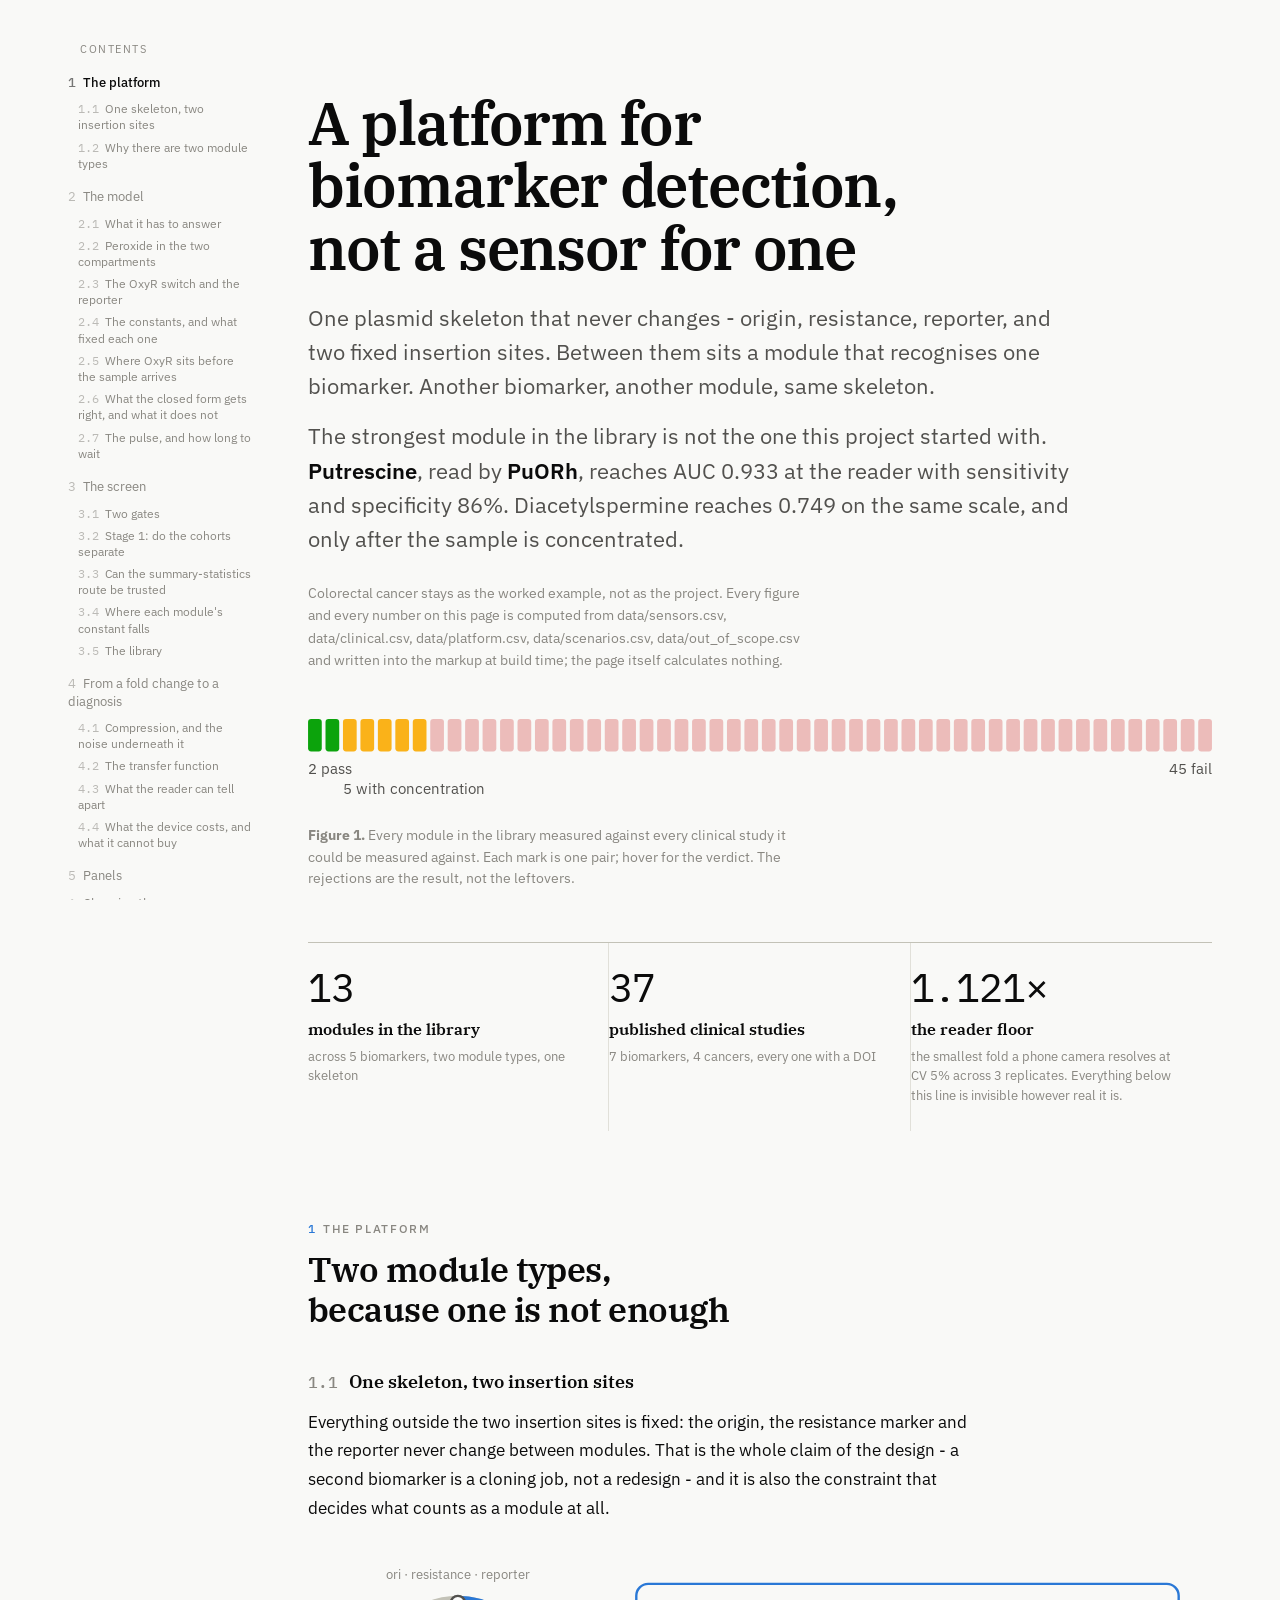
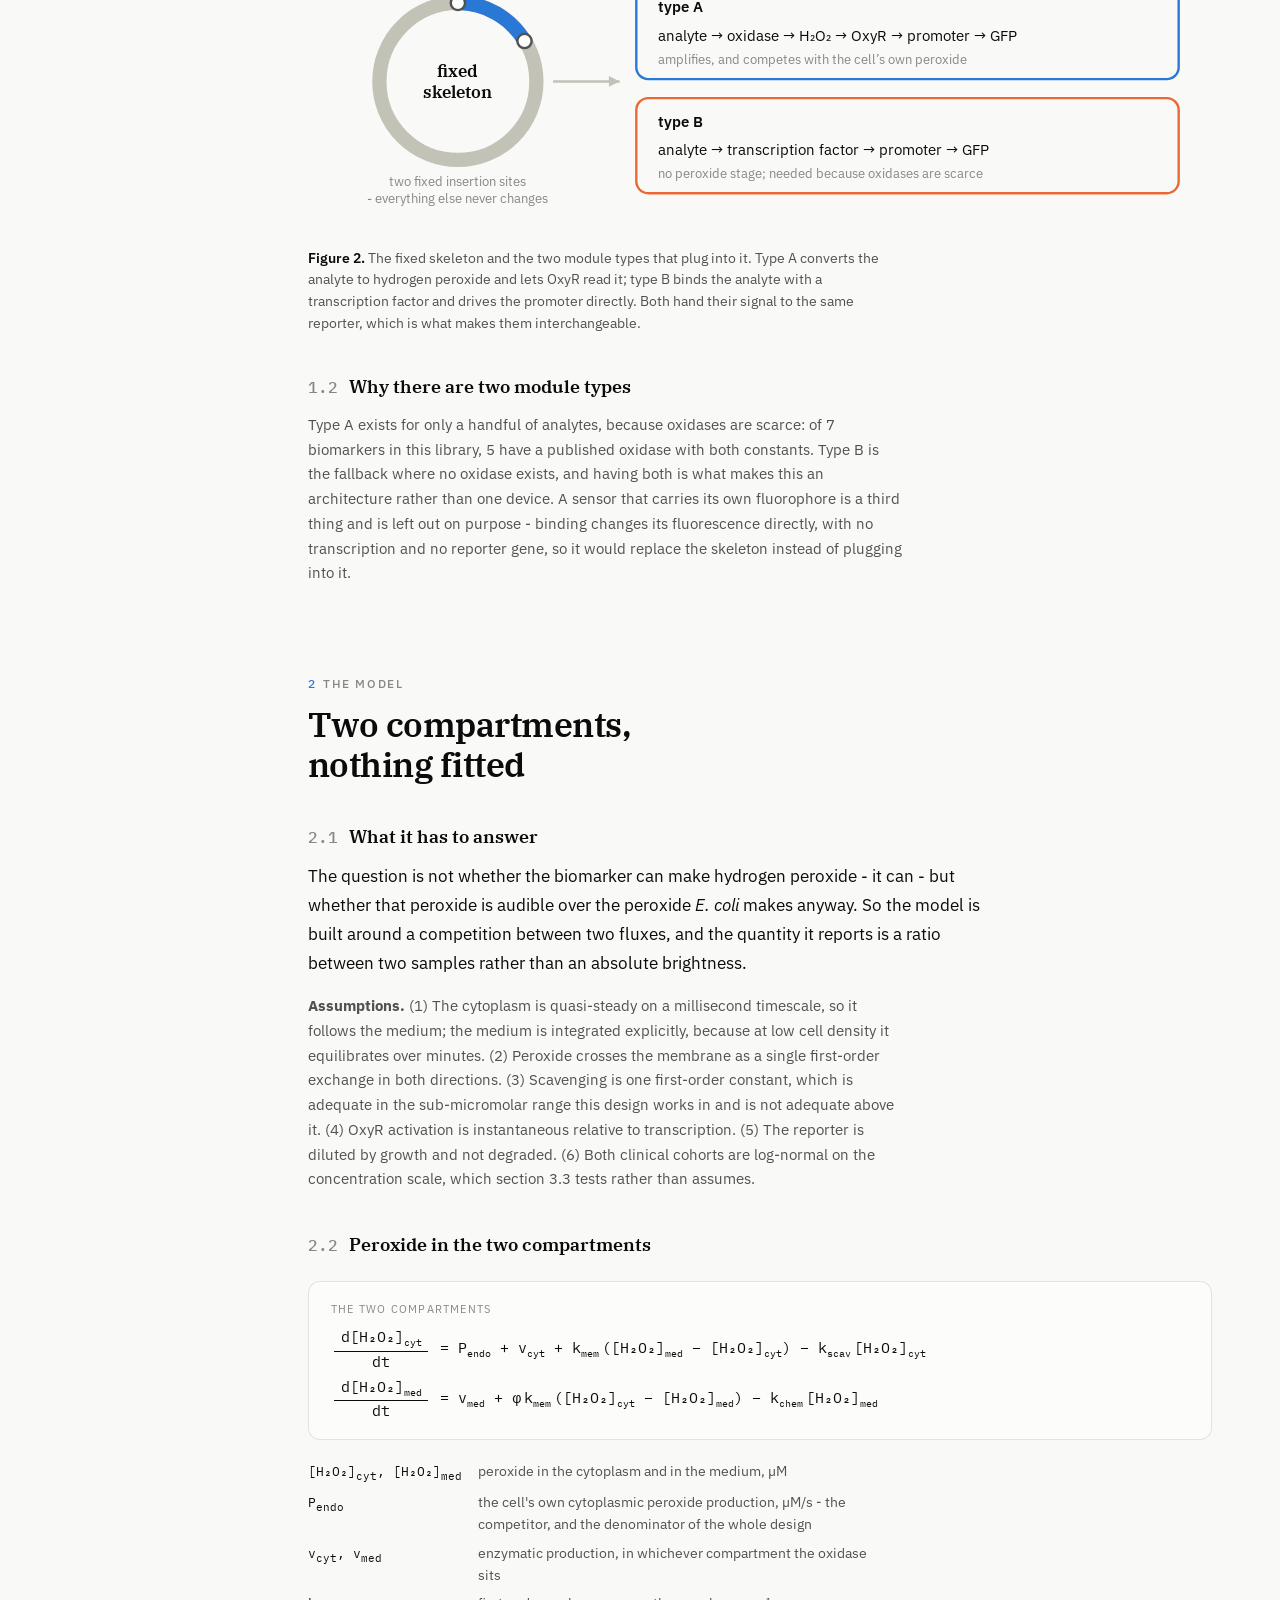
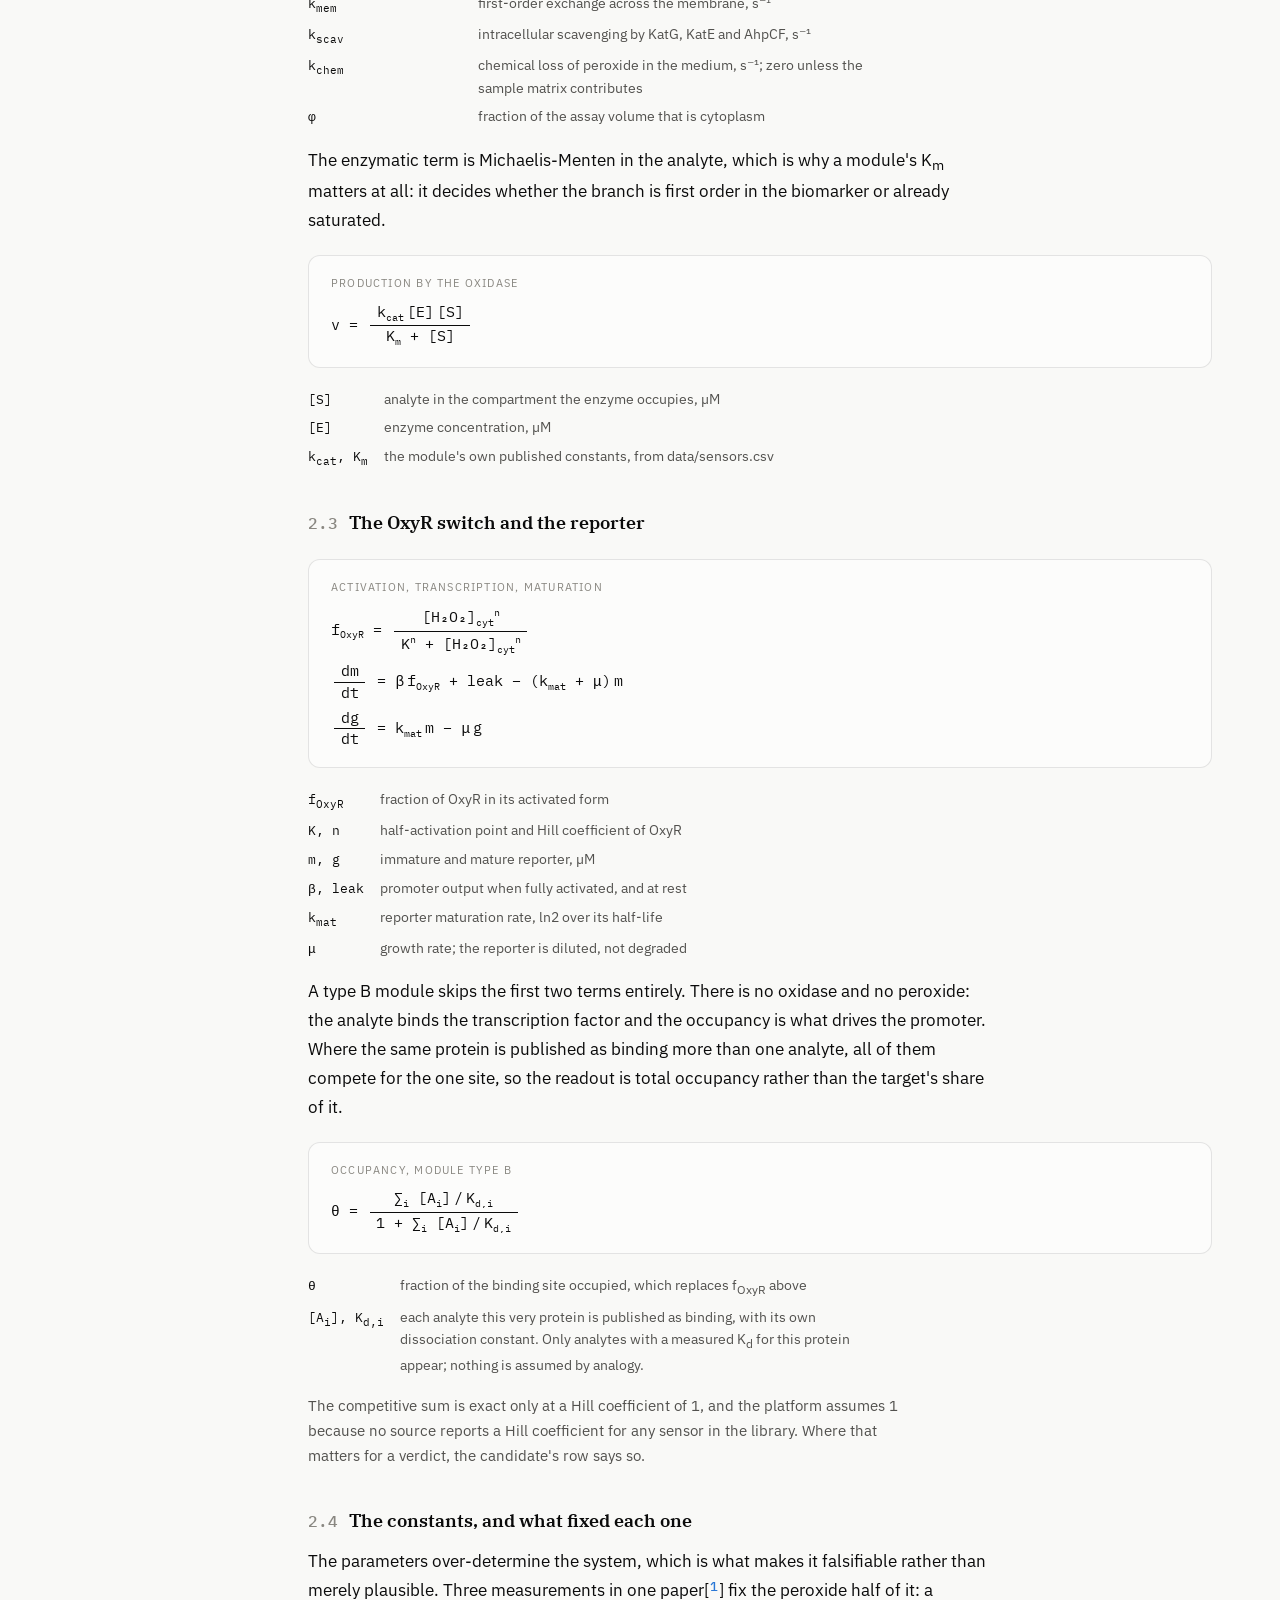
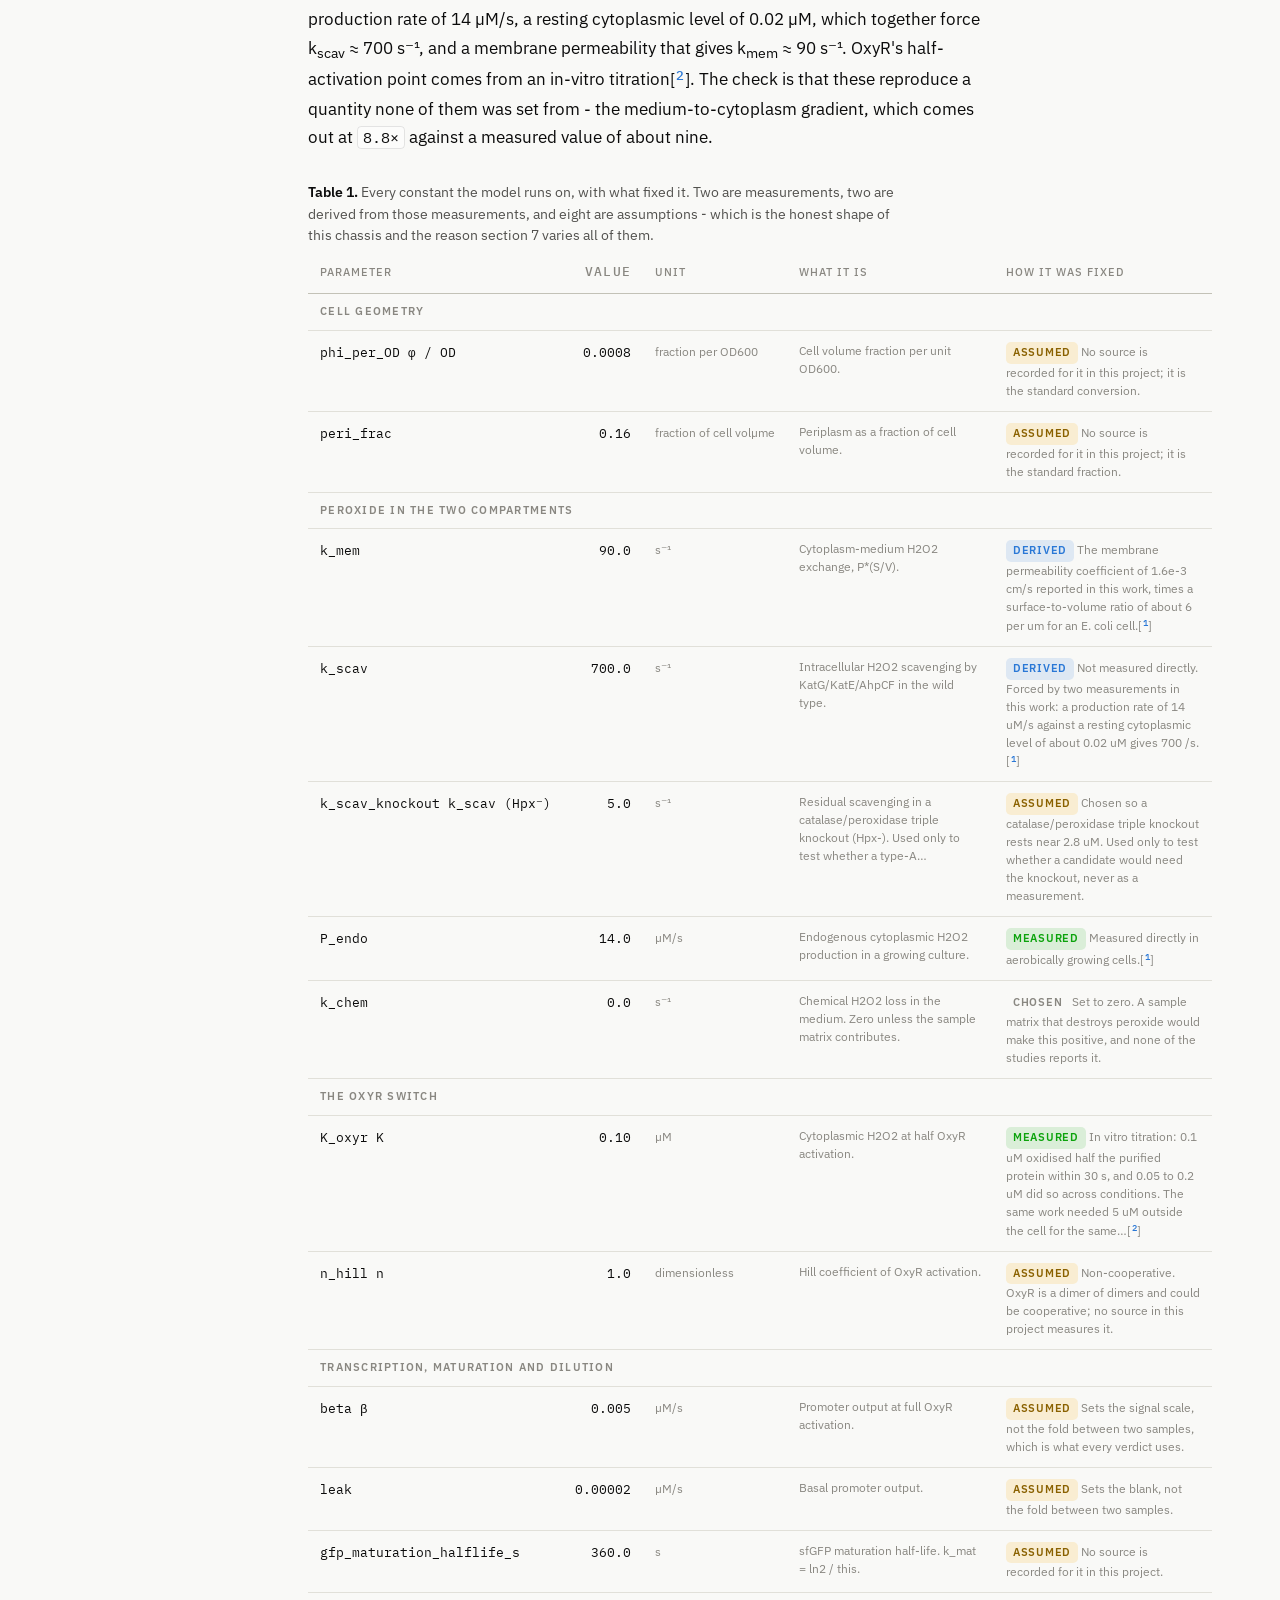
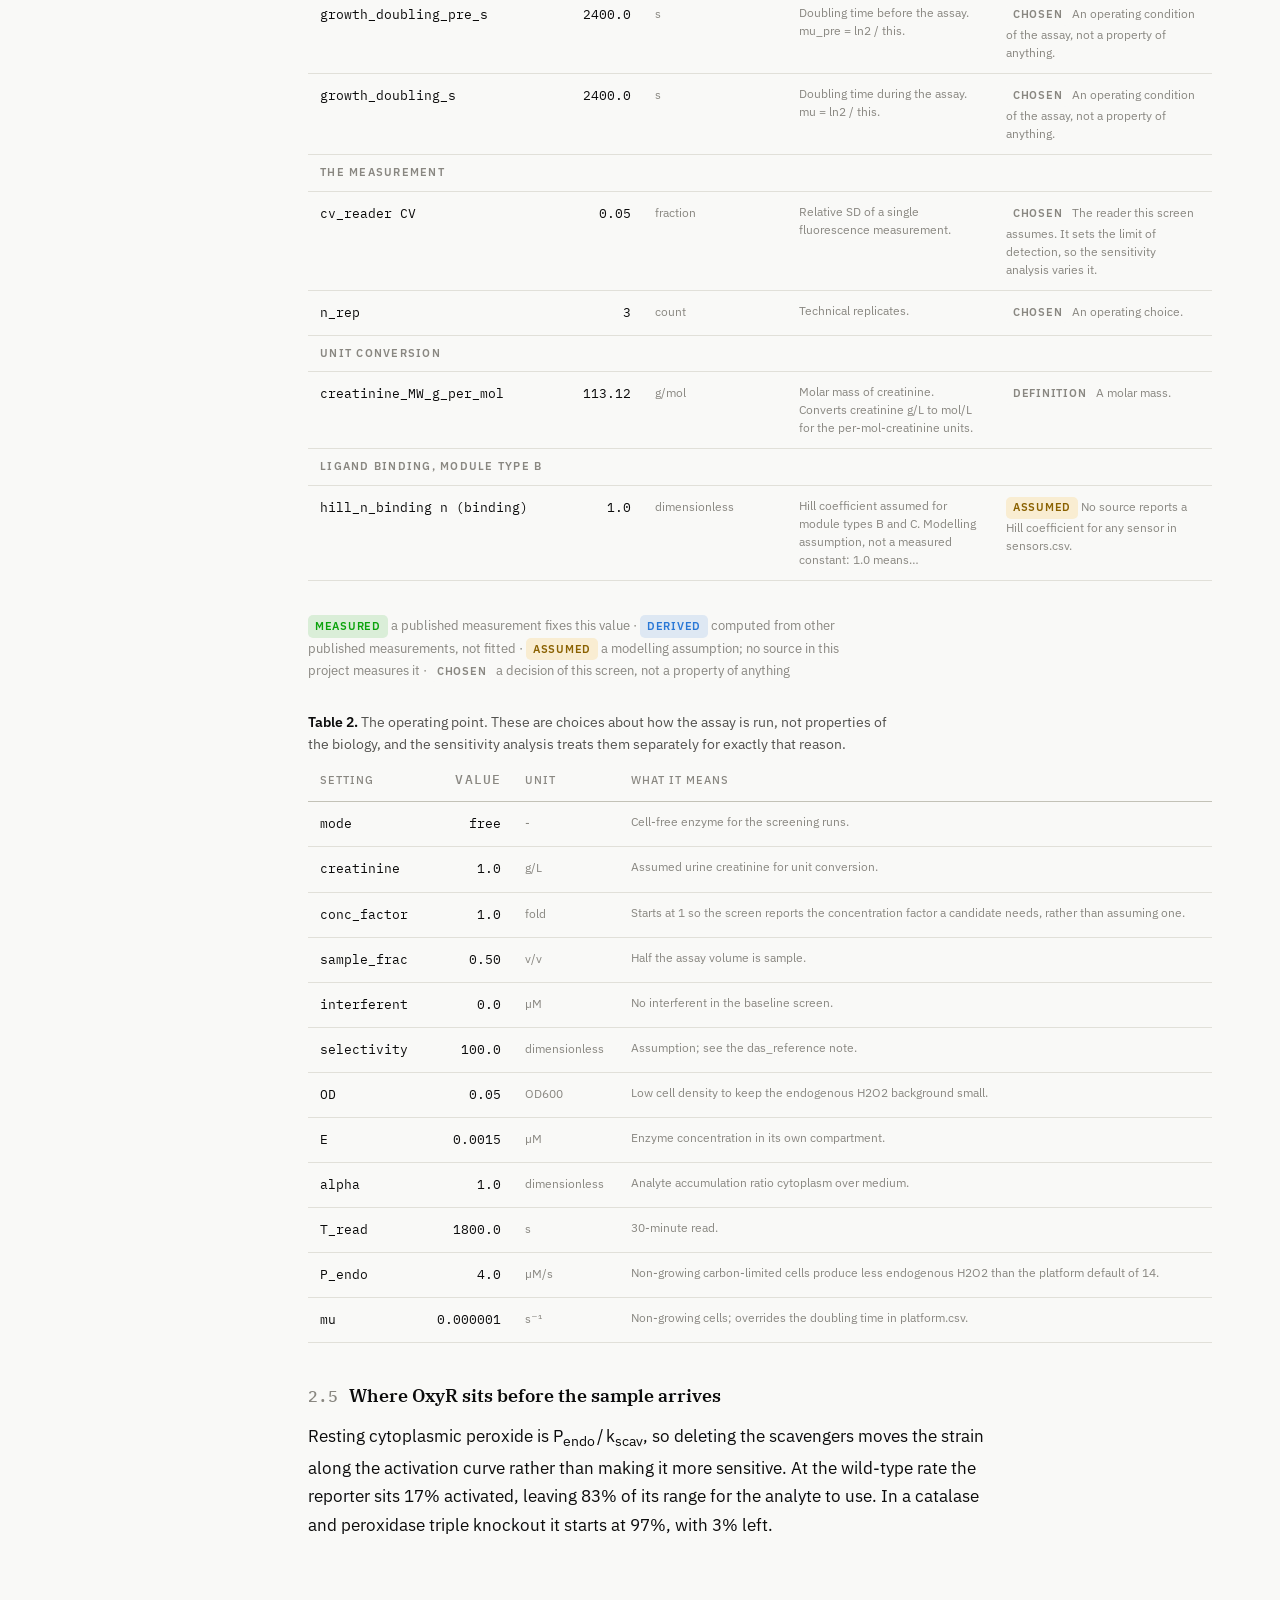
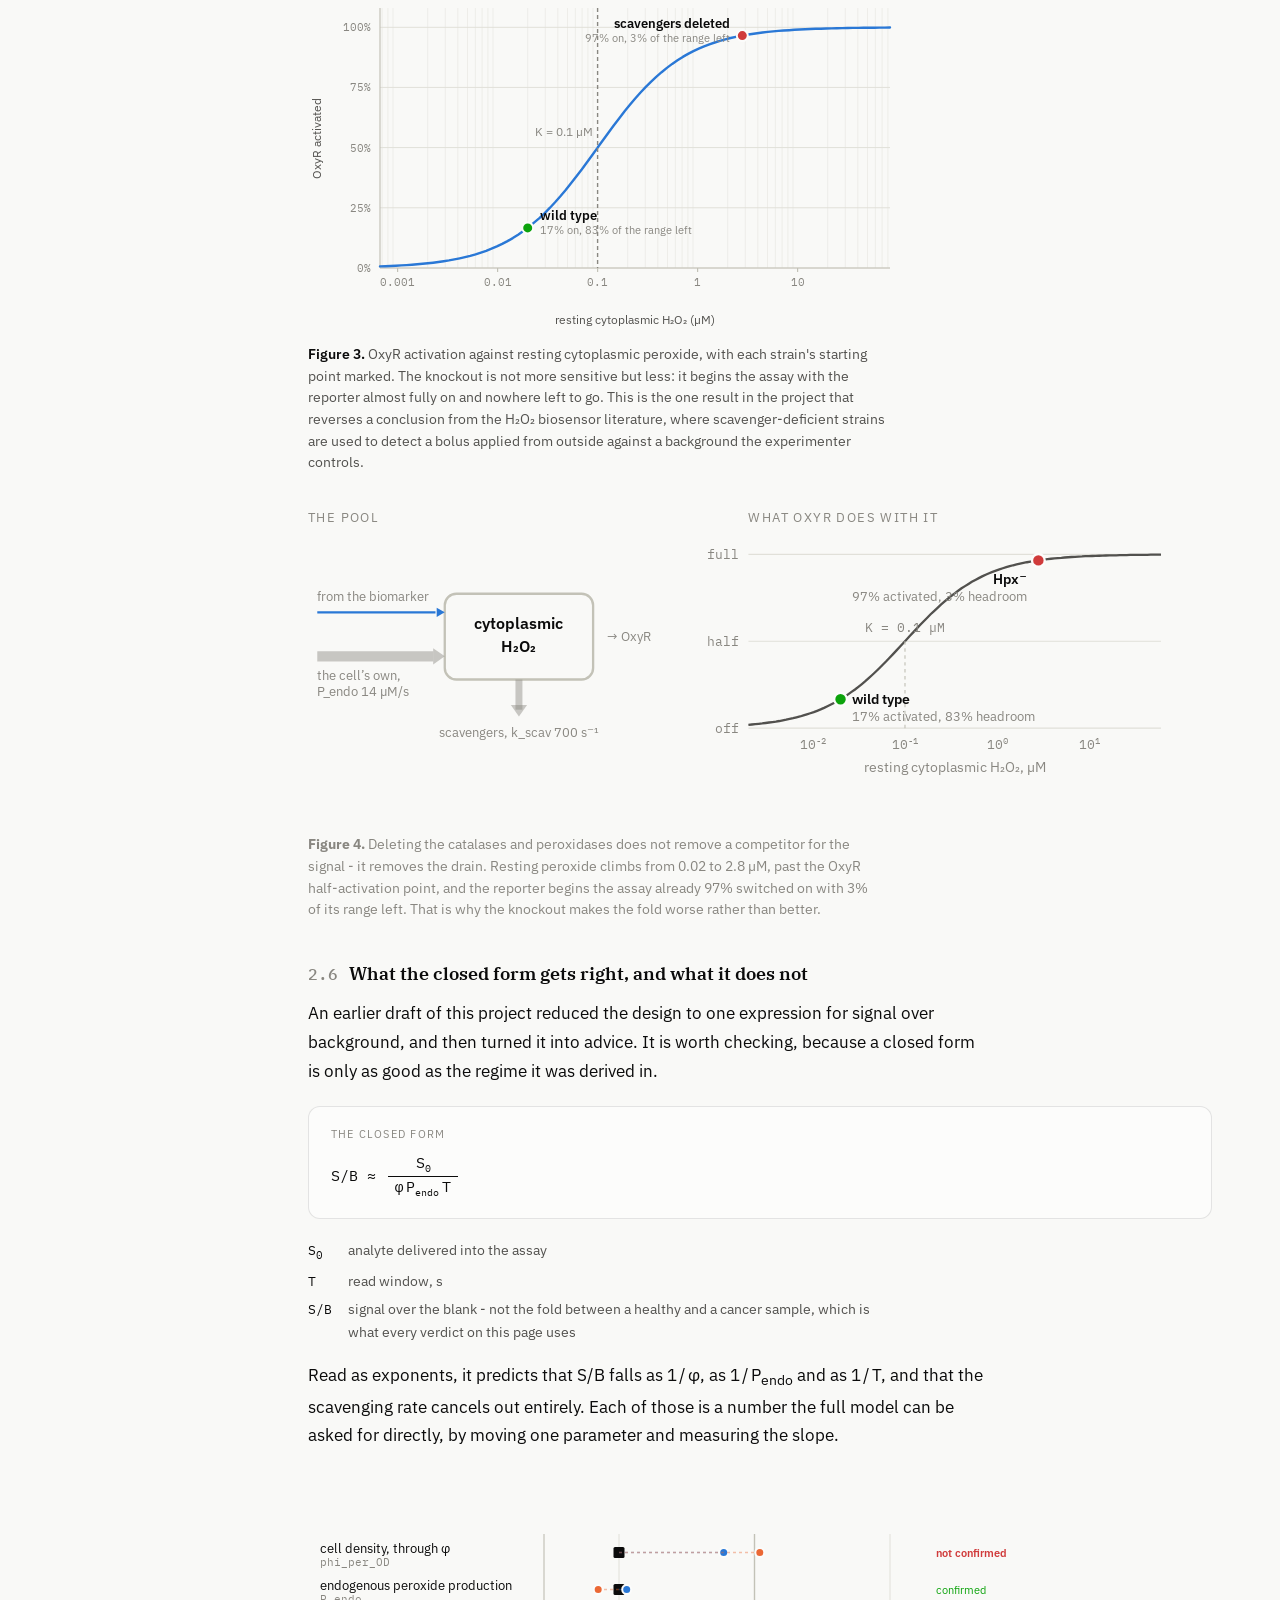
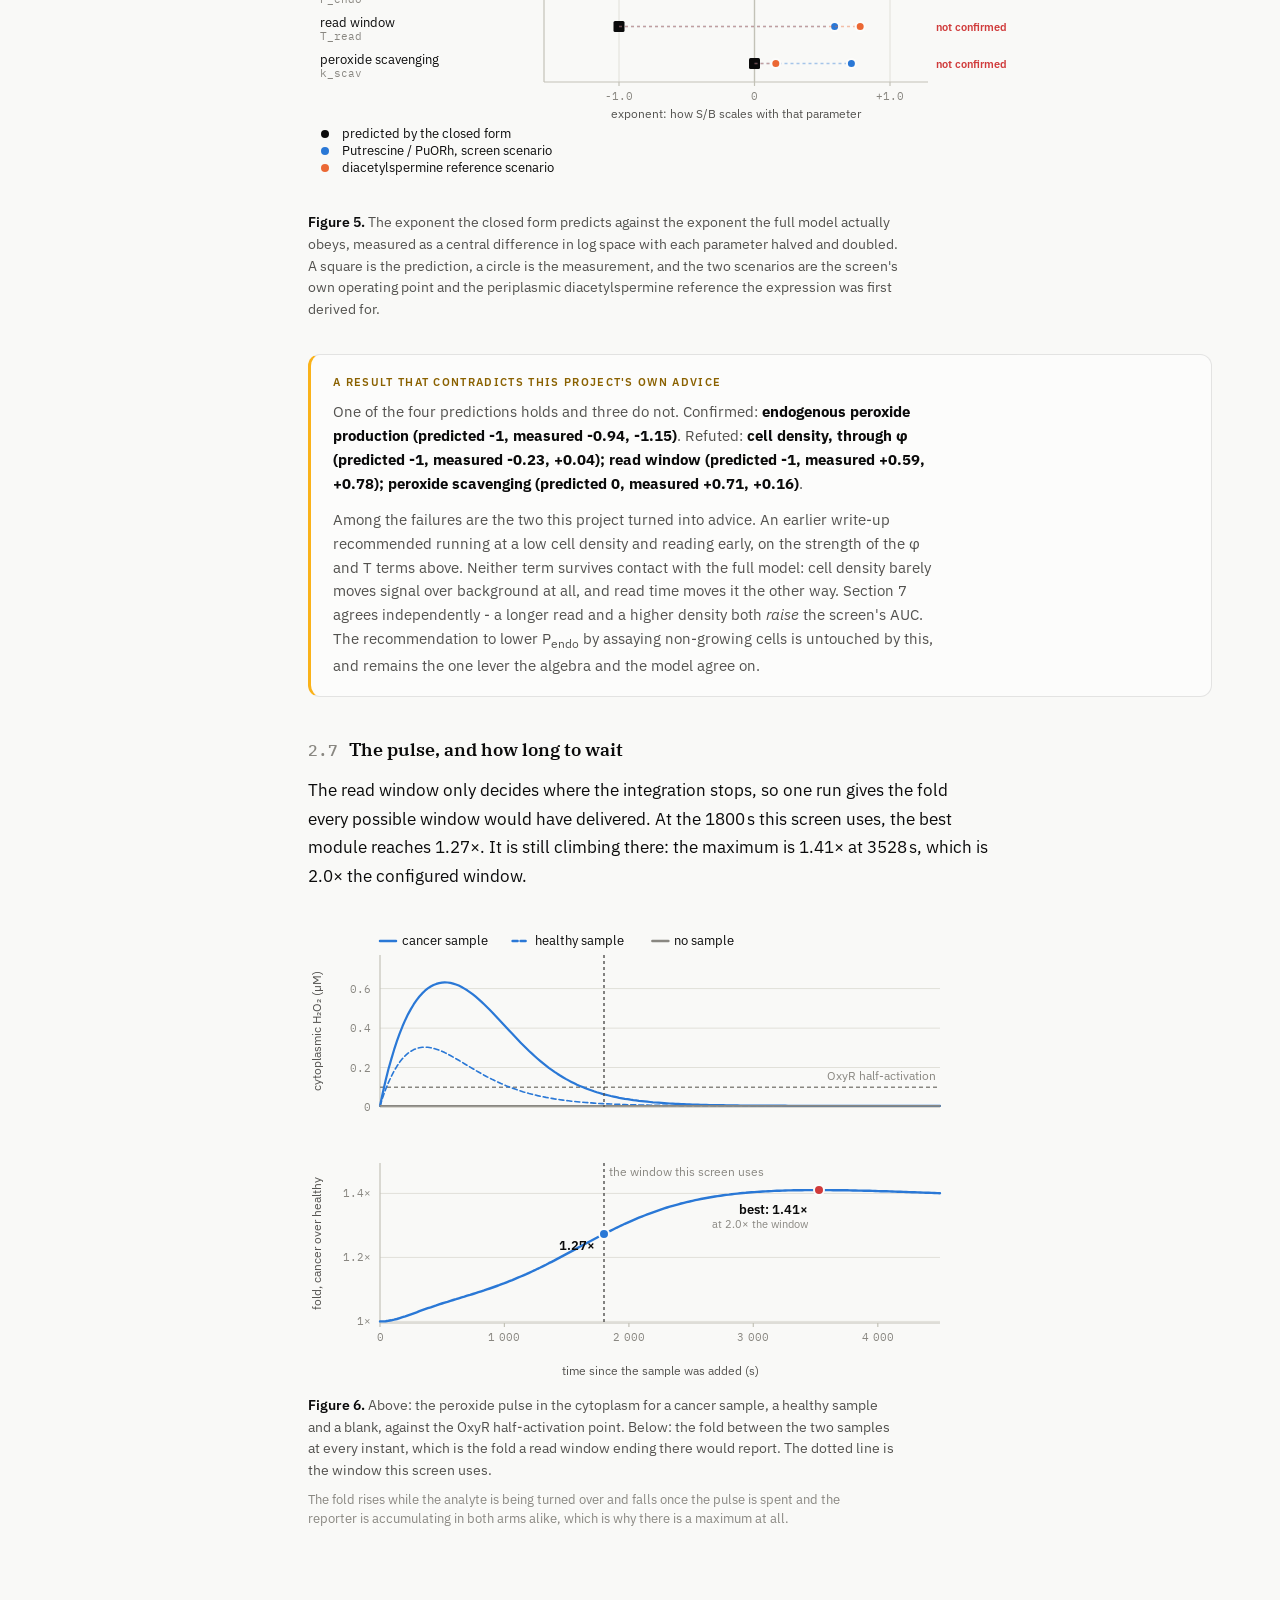
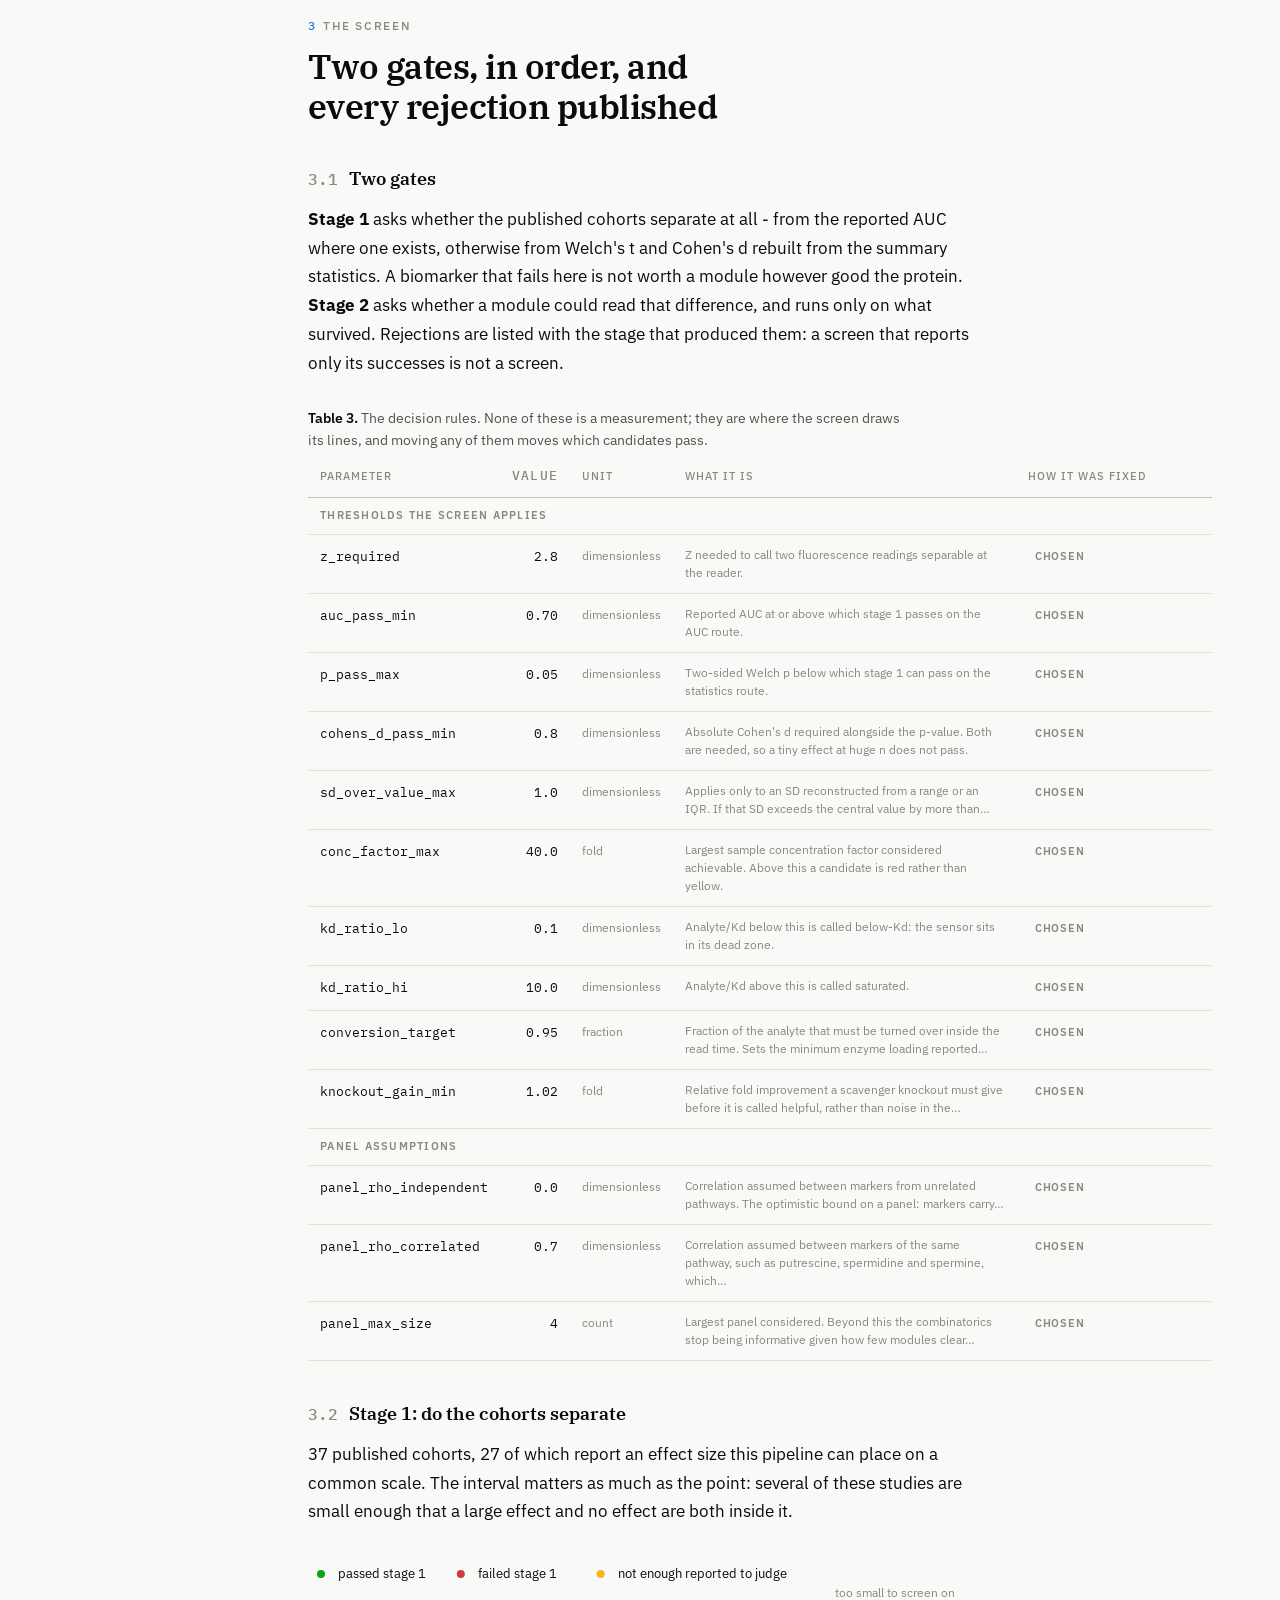
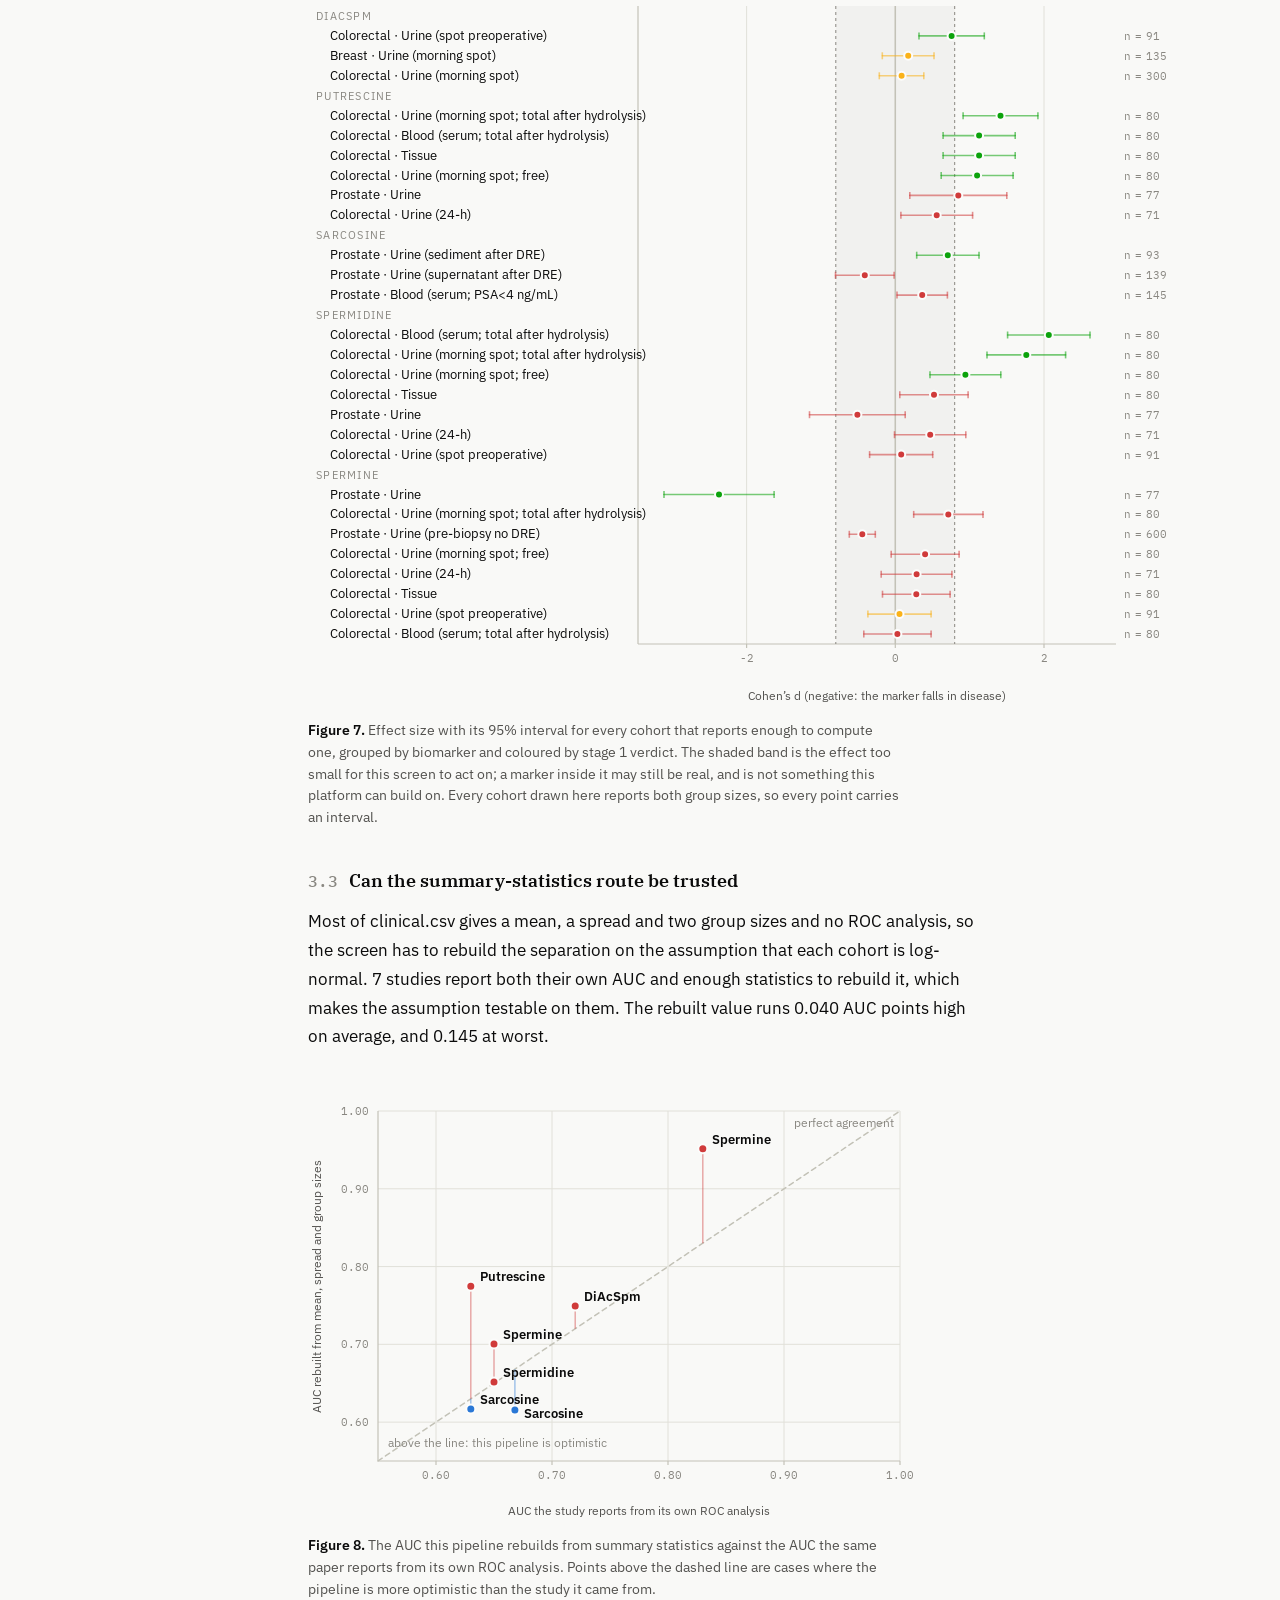
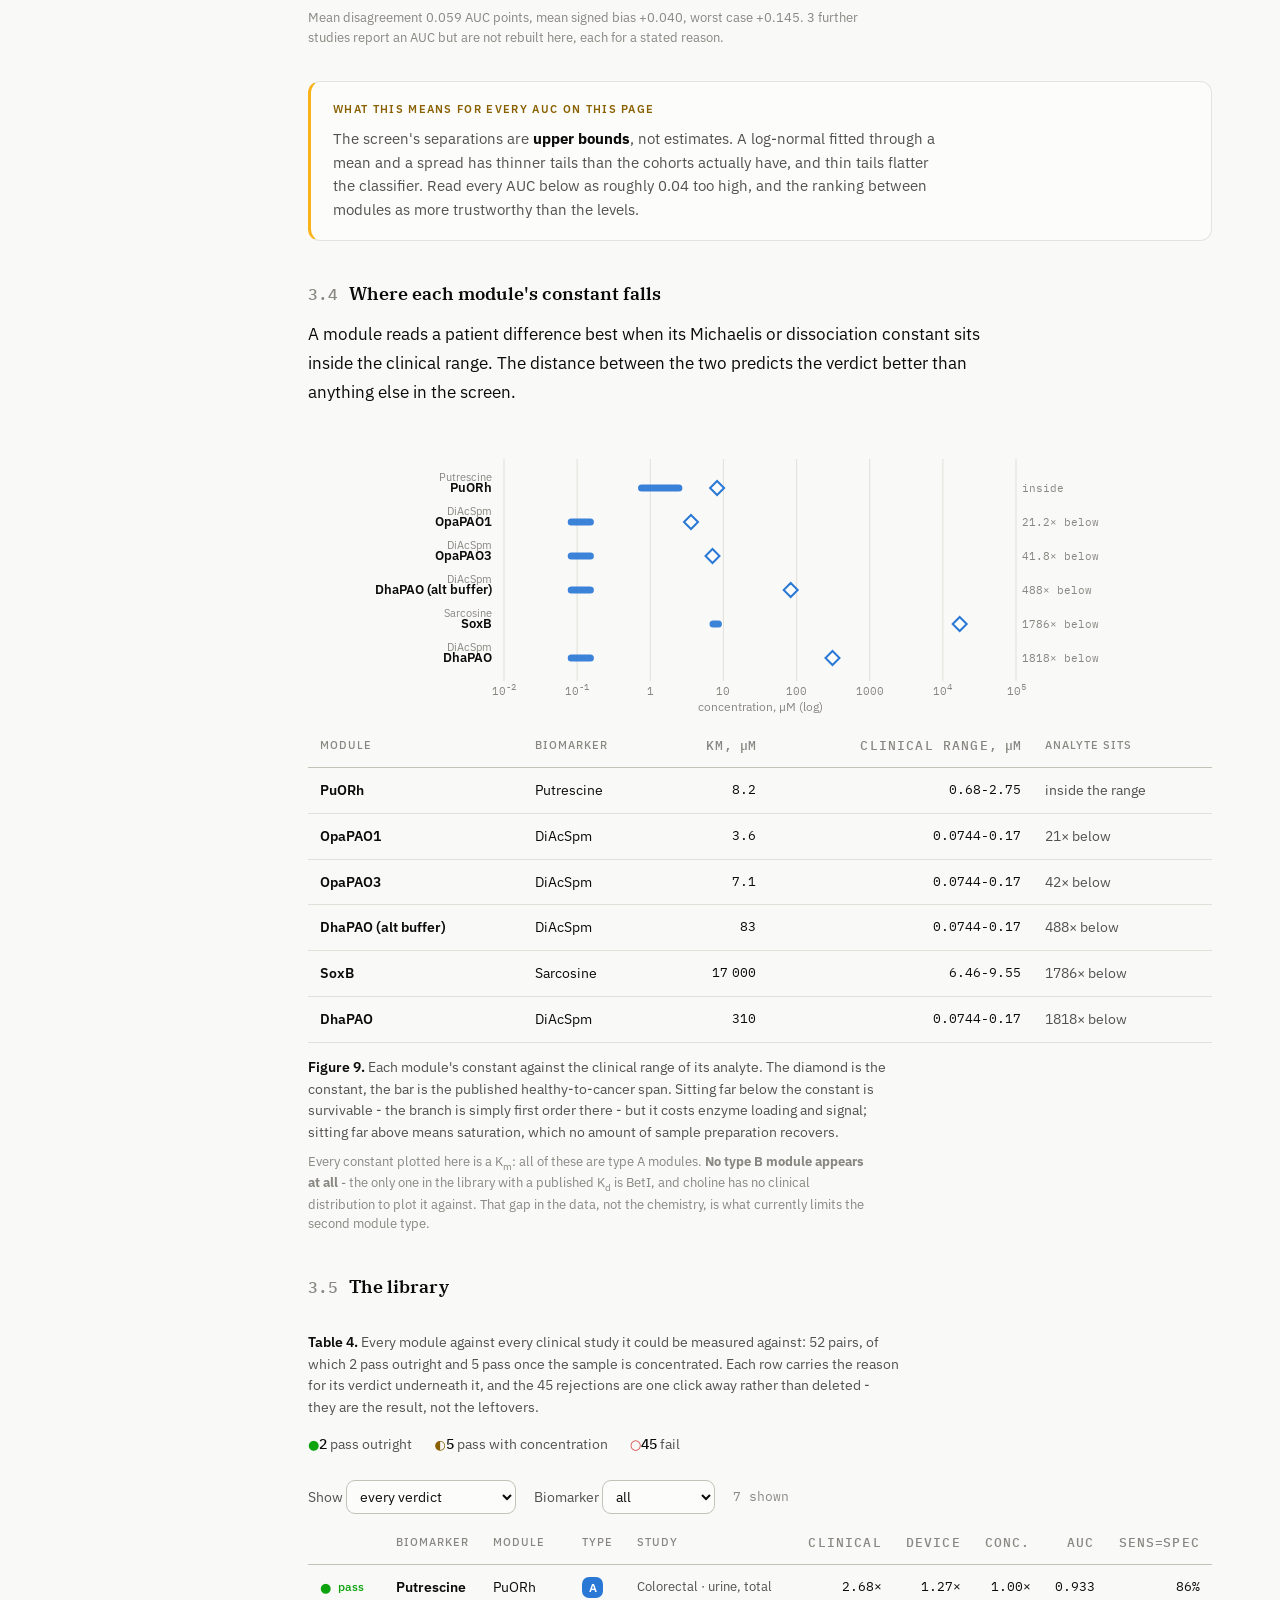
==== commit dcd04ddd: "Fix what reading the figures at full size showed, and drop the long dashes Every em and en dash on t" ====
--- a/index.html
+++ b/index.html
@@ -399,15 +399,15 @@
 </head>
 <body>
 <div class="shell">
-<nav class='rail' aria-label='Contents'><p class='railhead'>Contents</p><ol><li><a href='#architecture' data-sec='architecture'><span class='num'>1</span>The platform</a></li><ol><li><a href='#arch-skeleton' data-sec='arch-skeleton'><span class='num'>1.1</span>One skeleton, two insertion sites</a></li><li><a href='#arch-why-two' data-sec='arch-why-two'><span class='num'>1.2</span>Why there are two module types</a></li></ol><li><a href='#model' data-sec='model'><span class='num'>2</span>The model</a></li><ol><li><a href='#model-objective' data-sec='model-objective'><span class='num'>2.1</span>What it has to answer</a></li><li><a href='#model-compartments' data-sec='model-compartments'><span class='num'>2.2</span>Peroxide in the two compartments</a></li><li><a href='#model-oxyr' data-sec='model-oxyr'><span class='num'>2.3</span>The OxyR switch and the reporter</a></li><li><a href='#model-params' data-sec='model-params'><span class='num'>2.4</span>The constants, and what fixed each one</a></li><li><a href='#model-knockout' data-sec='model-knockout'><span class='num'>2.5</span>Where OxyR sits before the sample arrives</a></li><li><a href='#model-closedform' data-sec='model-closedform'><span class='num'>2.6</span>What the closed form gets right, and what it does not</a></li><li><a href='#model-window' data-sec='model-window'><span class='num'>2.7</span>The pulse, and how long to wait</a></li></ol><li><a href='#screen' data-sec='screen'><span class='num'>3</span>The screen</a></li><ol><li><a href='#screen-gates' data-sec='screen-gates'><span class='num'>3.1</span>Two gates</a></li><li><a href='#screen-stage1' data-sec='screen-stage1'><span class='num'>3.2</span>Stage 1: do the cohorts separate</a></li><li><a href='#screen-check' data-sec='screen-check'><span class='num'>3.3</span>Can the summary-statistics route be trusted</a></li><li><a href='#screen-positioning' data-sec='screen-positioning'><span class='num'>3.4</span>Where each module&#x27;s constant falls</a></li><li><a href='#screen-library' data-sec='screen-library'><span class='num'>3.5</span>The library</a></li></ol><li><a href='#performance' data-sec='performance'><span class='num'>4</span>From a fold change to a diagnosis</a></li><ol><li><a href='#perf-why' data-sec='perf-why'><span class='num'>4.1</span>Compression, and the noise underneath it</a></li><li><a href='#perf-transfer' data-sec='perf-transfer'><span class='num'>4.2</span>The transfer function</a></li><li><a href='#perf-cohorts' data-sec='perf-cohorts'><span class='num'>4.3</span>What the reader can tell apart</a></li></ol><li><a href='#panels' data-sec='panels'><span class='num'>5</span>Panels</a></li><li><a href='#enzymes' data-sec='enzymes'><span class='num'>6</span>Choosing the enzyme</a></li><li><a href='#sensitivity' data-sec='sensitivity'><span class='num'>7</span>Sensitivity analysis</a></li><li><a href='#gaps' data-sec='gaps'><span class='num'>8</span>Honest limits</a></li><li><a href='#references' data-sec='references'><span class='num'>9</span>References</a></li></ol></nav>
+<nav class='rail' aria-label='Contents'><p class='railhead'>Contents</p><ol><li><a href='#architecture' data-sec='architecture'><span class='num'>1</span>The platform</a></li><ol><li><a href='#arch-skeleton' data-sec='arch-skeleton'><span class='num'>1.1</span>One skeleton, two insertion sites</a></li><li><a href='#arch-why-two' data-sec='arch-why-two'><span class='num'>1.2</span>Why there are two module types</a></li></ol><li><a href='#model' data-sec='model'><span class='num'>2</span>The model</a></li><ol><li><a href='#model-objective' data-sec='model-objective'><span class='num'>2.1</span>What it has to answer</a></li><li><a href='#model-compartments' data-sec='model-compartments'><span class='num'>2.2</span>Peroxide in the two compartments</a></li><li><a href='#model-oxyr' data-sec='model-oxyr'><span class='num'>2.3</span>The OxyR switch and the reporter</a></li><li><a href='#model-params' data-sec='model-params'><span class='num'>2.4</span>The constants, and what fixed each one</a></li><li><a href='#model-knockout' data-sec='model-knockout'><span class='num'>2.5</span>Where OxyR sits before the sample arrives</a></li><li><a href='#model-closedform' data-sec='model-closedform'><span class='num'>2.6</span>What the closed form gets right, and what it does not</a></li><li><a href='#model-window' data-sec='model-window'><span class='num'>2.7</span>The pulse, and how long to wait</a></li></ol><li><a href='#screen' data-sec='screen'><span class='num'>3</span>The screen</a></li><ol><li><a href='#screen-gates' data-sec='screen-gates'><span class='num'>3.1</span>Two gates</a></li><li><a href='#screen-stage1' data-sec='screen-stage1'><span class='num'>3.2</span>Stage 1: do the cohorts separate</a></li><li><a href='#screen-check' data-sec='screen-check'><span class='num'>3.3</span>Can the summary-statistics route be trusted</a></li><li><a href='#screen-positioning' data-sec='screen-positioning'><span class='num'>3.4</span>Where each module&#x27;s constant falls</a></li><li><a href='#screen-library' data-sec='screen-library'><span class='num'>3.5</span>The library</a></li></ol><li><a href='#performance' data-sec='performance'><span class='num'>4</span>From a fold change to a diagnosis</a></li><ol><li><a href='#perf-why' data-sec='perf-why'><span class='num'>4.1</span>Compression, and the noise underneath it</a></li><li><a href='#perf-transfer' data-sec='perf-transfer'><span class='num'>4.2</span>The transfer function</a></li><li><a href='#perf-cohorts' data-sec='perf-cohorts'><span class='num'>4.3</span>What the reader can tell apart</a></li><li><a href='#perf-cost' data-sec='perf-cost'><span class='num'>4.4</span>What the device costs, and what it cannot buy</a></li></ol><li><a href='#panels' data-sec='panels'><span class='num'>5</span>Panels</a></li><li><a href='#enzymes' data-sec='enzymes'><span class='num'>6</span>Choosing the enzyme</a></li><li><a href='#sensitivity' data-sec='sensitivity'><span class='num'>7</span>Sensitivity analysis</a></li><li><a href='#gaps' data-sec='gaps'><span class='num'>8</span>Honest limits</a></li><li><a href='#references' data-sec='references'><span class='num'>9</span>References</a></li></ol></nav>
 <main class="col">
 <header>
 <h1>A platform for biomarker detection,<br>not a sensor for one</h1>
-<p class='lede'>One plasmid skeleton that never changes &mdash; origin, resistance, reporter, and two fixed insertion sites. Between them sits a module that recognises one biomarker. Another biomarker, another module, same skeleton.</p>
+<p class='lede'>One plasmid skeleton that never changes - origin, resistance, reporter, and two fixed insertion sites. Between them sits a module that recognises one biomarker. Another biomarker, another module, same skeleton.</p>
 <p class='lede'>The strongest module in the library is not the one this project started with. <b>Putrescine</b>, read by <b>PuORh</b>, reaches AUC 0.933 at the reader with sensitivity and specificity 86%. Diacetylspermine reaches 0.749 on the same scale, and only after the sample is concentrated.</p>
 <p class='sub'>Colorectal cancer stays as the worked example, not as the project. Every figure and every number on this page is computed from data/sensors.csv, data/clinical.csv, data/platform.csv, data/scenarios.csv, data/out_of_scope.csv and written into the markup at build time; the page itself calculates nothing.</p>
 </header>
-<figure id='fig1' class="herofig"><div class="figscroll"><svg class="strip" viewBox="0 0 725 72" role="img" aria-label="52 candidate pairs: 2 pass, 5 pass with sample concentration, 45 fail"><rect x="0.0" y="0" width="11.0" height="26" rx="2.5" fill="var(--good)" fill-opacity="1"><title>Putrescine / PuORh — fold 1.273 at the scenario&#x27;s 1x concentration, above the 1.121 the reader resolves</title></rect><rect x="14.0" y="0" width="11.0" height="26" rx="2.5" fill="var(--good)" fill-opacity="1"><title>Putrescine / PuORh — fold 1.507 at the scenario&#x27;s 1x concentration, above the 1.121 the reader resolves</title></rect><rect x="28.0" y="0" width="11.0" height="26" rx="2.5" fill="var(--warning)" fill-opacity="1"><title>DiAcSpm / DhaPAO — needs the sample concentrated 5.488x to reach fold 1.121</title></rect><rect x="42.0" y="0" width="11.0" height="26" rx="2.5" fill="var(--warning)" fill-opacity="1"><title>DiAcSpm / DhaPAO (alt buffer) — needs the sample concentrated 4.132x to reach fold 1.121</title></rect><rect x="56.0" y="0" width="11.0" height="26" rx="2.5" fill="var(--warning)" fill-opacity="1"><title>DiAcSpm / OpaPAO1 — needs the sample concentrated 4.132x to reach fold 1.121</title></rect><rect x="70.0" y="0" width="11.0" height="26" rx="2.5" fill="var(--warning)" fill-opacity="1"><title>DiAcSpm / OpaPAO3 — needs the sample concentrated 4.132x to reach fold 1.121</title></rect><rect x="84.0" y="0" width="11.0" height="26" rx="2.5" fill="var(--warning)" fill-opacity="1"><title>Putrescine / PuORh — needs the sample concentrated 1.764x to reach fold 1.121</title></rect><rect x="98.0" y="0" width="11.0" height="26" rx="2.5" fill="var(--critical)" fill-opacity=".32"><title>DiAcSpm / DhaPAO — clinical data insufficient: no reported AUC and the sick SD reconstructed from its published range is 4.09, 9.0x its central value </title></rect><rect x="112.0" y="0" width="11.0" height="26" rx="2.5" fill="var(--critical)" fill-opacity=".32"><title>DiAcSpm / DhaPAO — clinical data insufficient: no reported AUC and the sick SD reconstructed from its published range is 1.06, 3.7x its central value </title></rect><rect x="126.0" y="0" width="11.0" height="26" rx="2.5" fill="var(--critical)" fill-opacity=".32"><title>DiAcSpm / DhaPAO — clinical data insufficient: no reported AUC and the statistics cannot be rebuilt: no spread reported</title></rect><rect x="140.0" y="0" width="11.0" height="26" rx="2.5" fill="var(--critical)" fill-opacity=".32"><title>DiAcSpm / DhaPAO (alt buffer) — clinical data insufficient: no reported AUC and the sick SD reconstructed from its published range is 4.09, 9.0x its c</title></rect><rect x="154.0" y="0" width="11.0" height="26" rx="2.5" fill="var(--critical)" fill-opacity=".32"><title>DiAcSpm / DhaPAO (alt buffer) — clinical data insufficient: no reported AUC and the sick SD reconstructed from its published range is 1.06, 3.7x its c</title></rect><rect x="168.0" y="0" width="11.0" height="26" rx="2.5" fill="var(--critical)" fill-opacity=".32"><title>DiAcSpm / DhaPAO (alt buffer) — clinical data insufficient: no reported AUC and the statistics cannot be rebuilt: no spread reported</title></rect><rect x="182.0" y="0" width="11.0" height="26" rx="2.5" fill="var(--critical)" fill-opacity=".32"><title>DiAcSpm / OpaPAO1 — clinical data insufficient: no reported AUC and the sick SD reconstructed from its published range is 4.09, 9.0x its central value</title></rect><rect x="196.0" y="0" width="11.0" height="26" rx="2.5" fill="var(--critical)" fill-opacity=".32"><title>DiAcSpm / OpaPAO1 — clinical data insufficient: no reported AUC and the sick SD reconstructed from its published range is 1.06, 3.7x its central value</title></rect><rect x="210.0" y="0" width="11.0" height="26" rx="2.5" fill="var(--critical)" fill-opacity=".32"><title>DiAcSpm / OpaPAO1 — clinical data insufficient: no reported AUC and the statistics cannot be rebuilt: no spread reported</title></rect><rect x="224.0" y="0" width="11.0" height="26" rx="2.5" fill="var(--critical)" fill-opacity=".32"><title>DiAcSpm / OpaPAO3 — clinical data insufficient: no reported AUC and the sick SD reconstructed from its published range is 4.09, 9.0x its central value</title></rect><rect x="238.0" y="0" width="11.0" height="26" rx="2.5" fill="var(--critical)" fill-opacity=".32"><title>DiAcSpm / OpaPAO3 — clinical data insufficient: no reported AUC and the sick SD reconstructed from its published range is 1.06, 3.7x its central value</title></rect><rect x="252.0" y="0" width="11.0" height="26" rx="2.5" fill="var(--critical)" fill-opacity=".32"><title>DiAcSpm / OpaPAO3 — clinical data insufficient: no reported AUC and the statistics cannot be rebuilt: no spread reported</title></rect><rect x="266.0" y="0" width="11.0" height="26" rx="2.5" fill="var(--critical)" fill-opacity=".32"><title>DiAcSpm / DAS oxidase (colorimetric assay) — clinical data insufficient: no reported AUC and the sick SD reconstructed from its published range is 4.0</title></rect><rect x="280.0" y="0" width="11.0" height="26" rx="2.5" fill="var(--critical)" fill-opacity=".32"><title>DiAcSpm / DAS oxidase (colorimetric assay) — clinical data insufficient: no reported AUC and the sick SD reconstructed from its published range is 1.0</title></rect><rect x="294.0" y="0" width="11.0" height="26" rx="2.5" fill="var(--critical)" fill-opacity=".32"><title>DiAcSpm / DAS oxidase (colorimetric assay) — clinical data insufficient: no reported AUC and the statistics cannot be rebuilt: no spread reported</title></rect><rect x="308.0" y="0" width="11.0" height="26" rx="2.5" fill="var(--critical)" fill-opacity=".32"><title>DiAcSpm / DAS oxidase (colorimetric assay) — no sensor data: km_uM, kcat_s not reported for DAS oxidase (colorimetric assay)</title></rect><rect x="322.0" y="0" width="11.0" height="26" rx="2.5" fill="var(--critical)" fill-opacity=".32"><title>Putrescine / PuORh — no clinical separation: reported AUC 0.630 is below the 0.70 threshold</title></rect><rect x="336.0" y="0" width="11.0" height="26" rx="2.5" fill="var(--critical)" fill-opacity=".32"><title>Putrescine / PuORh — no clinical separation: d=0.56 (need &gt;=0.8), p=0.00802 (need &lt;0.05)</title></rect><rect x="350.0" y="0" width="11.0" height="26" rx="2.5" fill="var(--critical)" fill-opacity=".32"><title>Putrescine / PuORh — units &#x27;nmol/mg DNA&#x27; are not convertible to uM (Per unit DNA mass. Not convertible to a volumetric concentration.)</title></rect><rect x="364.0" y="0" width="11.0" height="26" rx="2.5" fill="var(--critical)" fill-opacity=".32"><title>Sarcosine / SoxB — no clinical separation: reported AUC 0.630 is below the 0.70 threshold</title></rect><rect x="378.0" y="0" width="11.0" height="26" rx="2.5" fill="var(--critical)" fill-opacity=".32"><title>Sarcosine / SoxB — clinical data insufficient: no reported AUC and the statistics cannot be rebuilt: no spread reported</title></rect><rect x="392.0" y="0" width="11.0" height="26" rx="2.5" fill="var(--critical)" fill-opacity=".32"><title>Sarcosine / SoxB — clinical data insufficient: no reported AUC and the statistics cannot be rebuilt: no spread reported</title></rect><rect x="406.0" y="0" width="11.0" height="26" rx="2.5" fill="var(--critical)" fill-opacity=".32"><title>Sarcosine / SoxB — units &#x27;log2 ratio&#x27; are not convertible to uM (Unitless log2 ratio. Fold change is 2^(sick-healthy), not a quotient. No absolute con</title></rect><rect x="420.0" y="0" width="11.0" height="26" rx="2.5" fill="var(--critical)" fill-opacity=".32"><title>Sarcosine / SoxB — no clinical separation: reported AUC 0.670 is below the 0.70 threshold</title></rect><rect x="434.0" y="0" width="11.0" height="26" rx="2.5" fill="var(--critical)" fill-opacity=".32"><title>Sarcosine / SoxB — clinical data insufficient: no reported AUC and the statistics cannot be rebuilt: no central values reported</title></rect><rect x="448.0" y="0" width="11.0" height="26" rx="2.5" fill="var(--critical)" fill-opacity=".32"><title>Sarcosine / SoxB — no clinical separation: reported AUC 0.572 is below the 0.70 threshold</title></rect><rect x="462.0" y="0" width="11.0" height="26" rx="2.5" fill="var(--critical)" fill-opacity=".32"><title>Sarcosine / SoxB — no clinical separation: reported AUC 0.668 is below the 0.70 threshold</title></rect><rect x="476.0" y="0" width="11.0" height="26" rx="2.5" fill="var(--critical)" fill-opacity=".32"><title>Choline / Choline oxidase — clinical data insufficient: no reported AUC and the statistics cannot be rebuilt: no central values reported; no spread re</title></rect><rect x="490.0" y="0" width="11.0" height="26" rx="2.5" fill="var(--critical)" fill-opacity=".32"><title>Lactate / avLOX — clinical data insufficient: no reported AUC and the statistics cannot be rebuilt: no central values reported; no spread reported</title></rect><rect x="504.0" y="0" width="11.0" height="26" rx="2.5" fill="var(--critical)" fill-opacity=".32"><title>Putrescine / PuuR — no clinical separation: reported AUC 0.630 is below the 0.70 threshold</title></rect><rect x="518.0" y="0" width="11.0" height="26" rx="2.5" fill="var(--critical)" fill-opacity=".32"><title>Putrescine / PuuR — no clinical separation: d=0.56 (need &gt;=0.8), p=0.00802 (need &lt;0.05)</title></rect><rect x="532.0" y="0" width="11.0" height="26" rx="2.5" fill="var(--critical)" fill-opacity=".32"><title>Putrescine / PuuR — no sensor data: kd_uM not reported for PuuR</title></rect><rect x="546.0" y="0" width="11.0" height="26" rx="2.5" fill="var(--critical)" fill-opacity=".32"><title>Putrescine / PuuR — no sensor data: kd_uM not reported for PuuR</title></rect><rect x="560.0" y="0" width="11.0" height="26" rx="2.5" fill="var(--critical)" fill-opacity=".32"><title>Putrescine / PuuR — no sensor data: kd_uM not reported for PuuR</title></rect><rect x="574.0" y="0" width="11.0" height="26" rx="2.5" fill="var(--critical)" fill-opacity=".32"><title>Putrescine / PuuR — no sensor data: kd_uM not reported for PuuR</title></rect><rect x="588.0" y="0" width="11.0" height="26" rx="2.5" fill="var(--critical)" fill-opacity=".32"><title>Sarcosine / SouR (PA4184) — no clinical separation: reported AUC 0.630 is below the 0.70 threshold</title></rect><rect x="602.0" y="0" width="11.0" height="26" rx="2.5" fill="var(--critical)" fill-opacity=".32"><title>Sarcosine / SouR (PA4184) — clinical data insufficient: no reported AUC and the statistics cannot be rebuilt: no spread reported</title></rect><rect x="616.0" y="0" width="11.0" height="26" rx="2.5" fill="var(--critical)" fill-opacity=".32"><title>Sarcosine / SouR (PA4184) — clinical data insufficient: no reported AUC and the statistics cannot be rebuilt: no spread reported</title></rect><rect x="630.0" y="0" width="11.0" height="26" rx="2.5" fill="var(--critical)" fill-opacity=".32"><title>Sarcosine / SouR (PA4184) — no sensor data: kd_uM not reported for SouR (PA4184)</title></rect><rect x="644.0" y="0" width="11.0" height="26" rx="2.5" fill="var(--critical)" fill-opacity=".32"><title>Sarcosine / SouR (PA4184) — no clinical separation: reported AUC 0.670 is below the 0.70 threshold</title></rect><rect x="658.0" y="0" width="11.0" height="26" rx="2.5" fill="var(--critical)" fill-opacity=".32"><title>Sarcosine / SouR (PA4184) — clinical data insufficient: no reported AUC and the statistics cannot be rebuilt: no central values reported</title></rect><rect x="672.0" y="0" width="11.0" height="26" rx="2.5" fill="var(--critical)" fill-opacity=".32"><title>Sarcosine / SouR (PA4184) — no clinical separation: reported AUC 0.572 is below the 0.70 threshold</title></rect><rect x="686.0" y="0" width="11.0" height="26" rx="2.5" fill="var(--critical)" fill-opacity=".32"><title>Sarcosine / SouR (PA4184) — no clinical separation: reported AUC 0.668 is below the 0.70 threshold</title></rect><rect x="700.0" y="0" width="11.0" height="26" rx="2.5" fill="var(--critical)" fill-opacity=".32"><title>Choline / BetI — clinical data insufficient: no reported AUC and the statistics cannot be rebuilt: no central values reported; no spread reported</title></rect><rect x="714.0" y="0" width="11.0" height="26" rx="2.5" fill="var(--critical)" fill-opacity=".32"><title>Lactate / LldR — clinical data insufficient: no reported AUC and the statistics cannot be rebuilt: no central values reported; no spread reported</title></rect><text class="striplab" x="0.0" y="44.0" text-anchor="start">2 pass</text><text class="striplab" x="28.0" y="60.0" text-anchor="start">5 with concentration</text><text class="striplab" x="725.0" y="44.0" text-anchor="end">45 fail</text></svg></div><p class="swipe">Swipe sideways to see the whole library.</p><figcaption><b>Figure&nbsp;1.</b> Every module in the library measured against every clinical study it could be measured against. Each mark is one pair; hover for the verdict. The rejections are the result, not the leftovers.</figcaption></figure>
+<figure id='fig1' class="herofig"><div class="figscroll"><svg class="strip" viewBox="0 0 725 72" role="img" aria-label="52 candidate pairs: 2 pass, 5 pass with sample concentration, 45 fail"><rect x="0.0" y="0" width="11.0" height="26" rx="2.5" fill="var(--good)" fill-opacity="1"><title>Putrescine / PuORh - fold 1.273 at the scenario&#x27;s 1x concentration, above the 1.121 the reader resolves</title></rect><rect x="14.0" y="0" width="11.0" height="26" rx="2.5" fill="var(--good)" fill-opacity="1"><title>Putrescine / PuORh - fold 1.507 at the scenario&#x27;s 1x concentration, above the 1.121 the reader resolves</title></rect><rect x="28.0" y="0" width="11.0" height="26" rx="2.5" fill="var(--warning)" fill-opacity="1"><title>DiAcSpm / DhaPAO - needs the sample concentrated 5.488x to reach fold 1.121</title></rect><rect x="42.0" y="0" width="11.0" height="26" rx="2.5" fill="var(--warning)" fill-opacity="1"><title>DiAcSpm / DhaPAO (alt buffer) - needs the sample concentrated 4.132x to reach fold 1.121</title></rect><rect x="56.0" y="0" width="11.0" height="26" rx="2.5" fill="var(--warning)" fill-opacity="1"><title>DiAcSpm / OpaPAO1 - needs the sample concentrated 4.132x to reach fold 1.121</title></rect><rect x="70.0" y="0" width="11.0" height="26" rx="2.5" fill="var(--warning)" fill-opacity="1"><title>DiAcSpm / OpaPAO3 - needs the sample concentrated 4.132x to reach fold 1.121</title></rect><rect x="84.0" y="0" width="11.0" height="26" rx="2.5" fill="var(--warning)" fill-opacity="1"><title>Putrescine / PuORh - needs the sample concentrated 1.764x to reach fold 1.121</title></rect><rect x="98.0" y="0" width="11.0" height="26" rx="2.5" fill="var(--critical)" fill-opacity=".32"><title>DiAcSpm / DhaPAO - clinical data insufficient: no reported AUC and the sick SD reconstructed from its published range is 4.09, 9.0x its central value </title></rect><rect x="112.0" y="0" width="11.0" height="26" rx="2.5" fill="var(--critical)" fill-opacity=".32"><title>DiAcSpm / DhaPAO - clinical data insufficient: no reported AUC and the sick SD reconstructed from its published range is 1.06, 3.7x its central value </title></rect><rect x="126.0" y="0" width="11.0" height="26" rx="2.5" fill="var(--critical)" fill-opacity=".32"><title>DiAcSpm / DhaPAO - clinical data insufficient: no reported AUC and the statistics cannot be rebuilt: no spread reported</title></rect><rect x="140.0" y="0" width="11.0" height="26" rx="2.5" fill="var(--critical)" fill-opacity=".32"><title>DiAcSpm / DhaPAO (alt buffer) - clinical data insufficient: no reported AUC and the sick SD reconstructed from its published range is 4.09, 9.0x its c</title></rect><rect x="154.0" y="0" width="11.0" height="26" rx="2.5" fill="var(--critical)" fill-opacity=".32"><title>DiAcSpm / DhaPAO (alt buffer) - clinical data insufficient: no reported AUC and the sick SD reconstructed from its published range is 1.06, 3.7x its c</title></rect><rect x="168.0" y="0" width="11.0" height="26" rx="2.5" fill="var(--critical)" fill-opacity=".32"><title>DiAcSpm / DhaPAO (alt buffer) - clinical data insufficient: no reported AUC and the statistics cannot be rebuilt: no spread reported</title></rect><rect x="182.0" y="0" width="11.0" height="26" rx="2.5" fill="var(--critical)" fill-opacity=".32"><title>DiAcSpm / OpaPAO1 - clinical data insufficient: no reported AUC and the sick SD reconstructed from its published range is 4.09, 9.0x its central value</title></rect><rect x="196.0" y="0" width="11.0" height="26" rx="2.5" fill="var(--critical)" fill-opacity=".32"><title>DiAcSpm / OpaPAO1 - clinical data insufficient: no reported AUC and the sick SD reconstructed from its published range is 1.06, 3.7x its central value</title></rect><rect x="210.0" y="0" width="11.0" height="26" rx="2.5" fill="var(--critical)" fill-opacity=".32"><title>DiAcSpm / OpaPAO1 - clinical data insufficient: no reported AUC and the statistics cannot be rebuilt: no spread reported</title></rect><rect x="224.0" y="0" width="11.0" height="26" rx="2.5" fill="var(--critical)" fill-opacity=".32"><title>DiAcSpm / OpaPAO3 - clinical data insufficient: no reported AUC and the sick SD reconstructed from its published range is 4.09, 9.0x its central value</title></rect><rect x="238.0" y="0" width="11.0" height="26" rx="2.5" fill="var(--critical)" fill-opacity=".32"><title>DiAcSpm / OpaPAO3 - clinical data insufficient: no reported AUC and the sick SD reconstructed from its published range is 1.06, 3.7x its central value</title></rect><rect x="252.0" y="0" width="11.0" height="26" rx="2.5" fill="var(--critical)" fill-opacity=".32"><title>DiAcSpm / OpaPAO3 - clinical data insufficient: no reported AUC and the statistics cannot be rebuilt: no spread reported</title></rect><rect x="266.0" y="0" width="11.0" height="26" rx="2.5" fill="var(--critical)" fill-opacity=".32"><title>DiAcSpm / DAS oxidase (colorimetric assay) - clinical data insufficient: no reported AUC and the sick SD reconstructed from its published range is 4.0</title></rect><rect x="280.0" y="0" width="11.0" height="26" rx="2.5" fill="var(--critical)" fill-opacity=".32"><title>DiAcSpm / DAS oxidase (colorimetric assay) - clinical data insufficient: no reported AUC and the sick SD reconstructed from its published range is 1.0</title></rect><rect x="294.0" y="0" width="11.0" height="26" rx="2.5" fill="var(--critical)" fill-opacity=".32"><title>DiAcSpm / DAS oxidase (colorimetric assay) - clinical data insufficient: no reported AUC and the statistics cannot be rebuilt: no spread reported</title></rect><rect x="308.0" y="0" width="11.0" height="26" rx="2.5" fill="var(--critical)" fill-opacity=".32"><title>DiAcSpm / DAS oxidase (colorimetric assay) - no sensor data: km_uM, kcat_s not reported for DAS oxidase (colorimetric assay)</title></rect><rect x="322.0" y="0" width="11.0" height="26" rx="2.5" fill="var(--critical)" fill-opacity=".32"><title>Putrescine / PuORh - no clinical separation: reported AUC 0.630 is below the 0.70 threshold</title></rect><rect x="336.0" y="0" width="11.0" height="26" rx="2.5" fill="var(--critical)" fill-opacity=".32"><title>Putrescine / PuORh - no clinical separation: d=0.56 (need &gt;=0.8), p=0.00802 (need &lt;0.05)</title></rect><rect x="350.0" y="0" width="11.0" height="26" rx="2.5" fill="var(--critical)" fill-opacity=".32"><title>Putrescine / PuORh - units &#x27;nmol/mg DNA&#x27; are not convertible to uM (Per unit DNA mass. Not convertible to a volumetric concentration.)</title></rect><rect x="364.0" y="0" width="11.0" height="26" rx="2.5" fill="var(--critical)" fill-opacity=".32"><title>Sarcosine / SoxB - no clinical separation: reported AUC 0.630 is below the 0.70 threshold</title></rect><rect x="378.0" y="0" width="11.0" height="26" rx="2.5" fill="var(--critical)" fill-opacity=".32"><title>Sarcosine / SoxB - clinical data insufficient: no reported AUC and the statistics cannot be rebuilt: no spread reported</title></rect><rect x="392.0" y="0" width="11.0" height="26" rx="2.5" fill="var(--critical)" fill-opacity=".32"><title>Sarcosine / SoxB - clinical data insufficient: no reported AUC and the statistics cannot be rebuilt: no spread reported</title></rect><rect x="406.0" y="0" width="11.0" height="26" rx="2.5" fill="var(--critical)" fill-opacity=".32"><title>Sarcosine / SoxB - units &#x27;log2 ratio&#x27; are not convertible to uM (Unitless log2 ratio. Fold change is 2^(sick-healthy), not a quotient. No absolute con</title></rect><rect x="420.0" y="0" width="11.0" height="26" rx="2.5" fill="var(--critical)" fill-opacity=".32"><title>Sarcosine / SoxB - no clinical separation: reported AUC 0.670 is below the 0.70 threshold</title></rect><rect x="434.0" y="0" width="11.0" height="26" rx="2.5" fill="var(--critical)" fill-opacity=".32"><title>Sarcosine / SoxB - clinical data insufficient: no reported AUC and the statistics cannot be rebuilt: no central values reported</title></rect><rect x="448.0" y="0" width="11.0" height="26" rx="2.5" fill="var(--critical)" fill-opacity=".32"><title>Sarcosine / SoxB - no clinical separation: reported AUC 0.572 is below the 0.70 threshold</title></rect><rect x="462.0" y="0" width="11.0" height="26" rx="2.5" fill="var(--critical)" fill-opacity=".32"><title>Sarcosine / SoxB - no clinical separation: reported AUC 0.668 is below the 0.70 threshold</title></rect><rect x="476.0" y="0" width="11.0" height="26" rx="2.5" fill="var(--critical)" fill-opacity=".32"><title>Choline / Choline oxidase - clinical data insufficient: no reported AUC and the statistics cannot be rebuilt: no central values reported; no spread re</title></rect><rect x="490.0" y="0" width="11.0" height="26" rx="2.5" fill="var(--critical)" fill-opacity=".32"><title>Lactate / avLOX - clinical data insufficient: no reported AUC and the statistics cannot be rebuilt: no central values reported; no spread reported</title></rect><rect x="504.0" y="0" width="11.0" height="26" rx="2.5" fill="var(--critical)" fill-opacity=".32"><title>Putrescine / PuuR - no clinical separation: reported AUC 0.630 is below the 0.70 threshold</title></rect><rect x="518.0" y="0" width="11.0" height="26" rx="2.5" fill="var(--critical)" fill-opacity=".32"><title>Putrescine / PuuR - no clinical separation: d=0.56 (need &gt;=0.8), p=0.00802 (need &lt;0.05)</title></rect><rect x="532.0" y="0" width="11.0" height="26" rx="2.5" fill="var(--critical)" fill-opacity=".32"><title>Putrescine / PuuR - no sensor data: kd_uM not reported for PuuR</title></rect><rect x="546.0" y="0" width="11.0" height="26" rx="2.5" fill="var(--critical)" fill-opacity=".32"><title>Putrescine / PuuR - no sensor data: kd_uM not reported for PuuR</title></rect><rect x="560.0" y="0" width="11.0" height="26" rx="2.5" fill="var(--critical)" fill-opacity=".32"><title>Putrescine / PuuR - no sensor data: kd_uM not reported for PuuR</title></rect><rect x="574.0" y="0" width="11.0" height="26" rx="2.5" fill="var(--critical)" fill-opacity=".32"><title>Putrescine / PuuR - no sensor data: kd_uM not reported for PuuR</title></rect><rect x="588.0" y="0" width="11.0" height="26" rx="2.5" fill="var(--critical)" fill-opacity=".32"><title>Sarcosine / SouR (PA4184) - no clinical separation: reported AUC 0.630 is below the 0.70 threshold</title></rect><rect x="602.0" y="0" width="11.0" height="26" rx="2.5" fill="var(--critical)" fill-opacity=".32"><title>Sarcosine / SouR (PA4184) - clinical data insufficient: no reported AUC and the statistics cannot be rebuilt: no spread reported</title></rect><rect x="616.0" y="0" width="11.0" height="26" rx="2.5" fill="var(--critical)" fill-opacity=".32"><title>Sarcosine / SouR (PA4184) - clinical data insufficient: no reported AUC and the statistics cannot be rebuilt: no spread reported</title></rect><rect x="630.0" y="0" width="11.0" height="26" rx="2.5" fill="var(--critical)" fill-opacity=".32"><title>Sarcosine / SouR (PA4184) - no sensor data: kd_uM not reported for SouR (PA4184)</title></rect><rect x="644.0" y="0" width="11.0" height="26" rx="2.5" fill="var(--critical)" fill-opacity=".32"><title>Sarcosine / SouR (PA4184) - no clinical separation: reported AUC 0.670 is below the 0.70 threshold</title></rect><rect x="658.0" y="0" width="11.0" height="26" rx="2.5" fill="var(--critical)" fill-opacity=".32"><title>Sarcosine / SouR (PA4184) - clinical data insufficient: no reported AUC and the statistics cannot be rebuilt: no central values reported</title></rect><rect x="672.0" y="0" width="11.0" height="26" rx="2.5" fill="var(--critical)" fill-opacity=".32"><title>Sarcosine / SouR (PA4184) - no clinical separation: reported AUC 0.572 is below the 0.70 threshold</title></rect><rect x="686.0" y="0" width="11.0" height="26" rx="2.5" fill="var(--critical)" fill-opacity=".32"><title>Sarcosine / SouR (PA4184) - no clinical separation: reported AUC 0.668 is below the 0.70 threshold</title></rect><rect x="700.0" y="0" width="11.0" height="26" rx="2.5" fill="var(--critical)" fill-opacity=".32"><title>Choline / BetI - clinical data insufficient: no reported AUC and the statistics cannot be rebuilt: no central values reported; no spread reported</title></rect><rect x="714.0" y="0" width="11.0" height="26" rx="2.5" fill="var(--critical)" fill-opacity=".32"><title>Lactate / LldR - clinical data insufficient: no reported AUC and the statistics cannot be rebuilt: no central values reported; no spread reported</title></rect><text class="striplab" x="0.0" y="44.0" text-anchor="start">2 pass</text><text class="striplab" x="28.0" y="60.0" text-anchor="start">5 with concentration</text><text class="striplab" x="725.0" y="44.0" text-anchor="end">45 fail</text></svg></div><p class="swipe">Swipe sideways to see the whole library.</p><figcaption><b>Figure&nbsp;1.</b> Every module in the library measured against every clinical study it could be measured against. Each mark is one pair; hover for the verdict. The rejections are the result, not the leftovers.</figcaption></figure>
 <div class="tiles">
 <div class="tile"><div class="tile-v">13</div><div class="tile-k">modules in the library</div><div class="tile-s">across 5 biomarkers, two module types, one skeleton</div></div>
 <div class="tile"><div class="tile-v">37</div><div class="tile-k">published clinical studies</div><div class="tile-s">7 biomarkers, 4 cancers, every one with a DOI</div></div>
@@ -417,7 +417,7 @@
 <h2><span class='secno'>1</span>The platform</h2>
 <p class='h2sub'>Two module types, because one is not enough</p>
 <h3 id='arch-skeleton'><span class='secno'>1.1</span>One skeleton, two insertion sites</h3>
-<p>Everything outside the two insertion sites is fixed: the origin, the resistance marker and the reporter never change between modules. That is the whole claim of the design &mdash; a second biomarker is a cloning job, not a redesign &mdash; and it is also the constraint that decides what counts as a module at all.</p>
+<p>Everything outside the two insertion sites is fixed: the origin, the resistance marker and the reporter never change between modules. That is the whole claim of the design - a second biomarker is a cloning job, not a redesign - and it is also the constraint that decides what counts as a module at all.</p>
 <figure class='fig chart' id='fig2'>
 <div class="figscroll">
 <svg class="arch" viewBox="0 0 760 236" role="img"
@@ -433,7 +433,7 @@
   <circle cx="126" cy="42" r="6" fill="var(--surface-1)" stroke="var(--ink-2)" stroke-width="2"/>
   <circle cx="182" cy="74" r="6" fill="var(--surface-1)" stroke="var(--ink-2)" stroke-width="2"/>
   <text class="ps" x="126" y="196" text-anchor="middle">two fixed insertion sites</text>
-  <text class="ps" x="126" y="210" text-anchor="middle">— everything else never changes</text>
+  <text class="ps" x="126" y="210" text-anchor="middle">- everything else never changes</text>
 
   <line x1="206" y1="108" x2="262" y2="108" stroke="var(--axis)" stroke-width="2"/>
   <path d="M262 108 l-9 -4.5 v9 z" fill="var(--axis)"/>
@@ -453,13 +453,13 @@
 </div>
 <figcaption><b>Figure&nbsp;2.</b> The fixed skeleton and the two module types that plug into it. Type A converts the analyte to hydrogen peroxide and lets OxyR read it; type B binds the analyte with a transcription factor and drives the promoter directly. Both hand their signal to the same reporter, which is what makes them interchangeable.</figcaption></figure>
 <h3 id='arch-why-two'><span class='secno'>1.2</span>Why there are two module types</h3>
-<p class='aside'>Type A exists for only a handful of analytes, because oxidases are scarce: of 7 biomarkers in this library, 5 have a published oxidase with both constants. Type B is the fallback where no oxidase exists, and having both is what makes this an architecture rather than one device. A sensor that carries its own fluorophore is a third thing and is left out on purpose &mdash; binding changes its fluorescence directly, with no transcription and no reporter gene, so it would replace the skeleton instead of plugging into it.</p>
+<p class='aside'>Type A exists for only a handful of analytes, because oxidases are scarce: of 7 biomarkers in this library, 5 have a published oxidase with both constants. Type B is the fallback where no oxidase exists, and having both is what makes this an architecture rather than one device. A sensor that carries its own fluorophore is a third thing and is left out on purpose - binding changes its fluorescence directly, with no transcription and no reporter gene, so it would replace the skeleton instead of plugging into it.</p>
 </section>
 <section id='model'>
 <h2><span class='secno'>2</span>The model</h2>
 <p class='h2sub'>Two compartments, nothing fitted</p>
 <h3 id='model-objective'><span class='secno'>2.1</span>What it has to answer</h3>
-<p>The question is not whether the biomarker can make hydrogen peroxide &mdash; it can &mdash; but whether that peroxide is audible over the peroxide <i>E.&nbsp;coli</i> makes anyway. So the model is built around a competition between two fluxes, and the quantity it reports is a ratio between two samples rather than an absolute brightness.</p>
+<p>The question is not whether the biomarker can make hydrogen peroxide - it can - but whether that peroxide is audible over the peroxide <i>E.&nbsp;coli</i> makes anyway. So the model is built around a competition between two fluxes, and the quantity it reports is a ratio between two samples rather than an absolute brightness.</p>
 <p class='aside'><b>Assumptions.</b> (1)&nbsp;The cytoplasm is quasi-steady on a millisecond timescale, so it follows the medium; the medium is integrated explicitly, because at low cell density it equilibrates over minutes. (2)&nbsp;Peroxide crosses the membrane as a single first-order exchange in both directions. (3)&nbsp;Scavenging is one first-order constant, which is adequate in the sub-micromolar range this design works in and is not adequate above it. (4)&nbsp;OxyR activation is instantaneous relative to transcription. (5)&nbsp;The reporter is diluted by growth and not degraded. (6)&nbsp;Both clinical cohorts are log-normal on the concentration scale, which section&nbsp;3.3 tests rather than assumes.</p>
 <h3 id='model-compartments'><span class='secno'>2.2</span>Peroxide in the two compartments</h3>
 <div class='eq'>
@@ -469,14 +469,14 @@
 </div>
 <dl class='where'>
 <dt>[H₂O₂]<sub>cyt</sub>, [H₂O₂]<sub>med</sub></dt><dd>peroxide in the cytoplasm and in the medium, µM</dd>
-<dt>P<sub>endo</sub></dt><dd>the cell's own cytoplasmic peroxide production, µM/s &mdash; the competitor, and the denominator of the whole design</dd>
+<dt>P<sub>endo</sub></dt><dd>the cell's own cytoplasmic peroxide production, µM/s - the competitor, and the denominator of the whole design</dd>
 <dt>v<sub>cyt</sub>, v<sub>med</sub></dt><dd>enzymatic production, in whichever compartment the oxidase sits</dd>
 <dt>k<sub>mem</sub></dt><dd>first-order exchange across the membrane, s⁻¹</dd>
 <dt>k<sub>scav</sub></dt><dd>intracellular scavenging by KatG, KatE and AhpCF, s⁻¹</dd>
 <dt>k<sub>chem</sub></dt><dd>chemical loss of peroxide in the medium, s⁻¹; zero unless the sample matrix contributes</dd>
 <dt>φ</dt><dd>fraction of the assay volume that is cytoplasm</dd>
 </dl>
-<p>The enzymatic term is Michaelis&ndash;Menten in the analyte, which is why a module's K<sub>m</sub> matters at all: it decides whether the branch is first order in the biomarker or already saturated.</p>
+<p>The enzymatic term is Michaelis-Menten in the analyte, which is why a module's K<sub>m</sub> matters at all: it decides whether the branch is first order in the biomarker or already saturated.</p>
 <div class='eq'>
 <span class='eqlab'>production by the oxidase</span>
 <span class='l'>v = <span class='frac'><span class='num'>k<sub>cat</sub>&#8201;[E]&#8201;[S]</span><span class='den'>K<sub>m</sub> + [S]</span></span></span>
@@ -512,53 +512,53 @@
 </dl>
 <p class='aside'>The competitive sum is exact only at a Hill coefficient of 1, and the platform assumes 1 because no source reports a Hill coefficient for any sensor in the library. Where that matters for a verdict, the candidate's row says so.</p>
 <h3 id='model-params'><span class='secno'>2.4</span>The constants, and what fixed each one</h3>
-<p>The parameters over-determine the system, which is what makes it falsifiable rather than merely plausible. Three measurements in one paper<span class='cites'>[<a class='cite' href='#r1' title='10.1128/JB.183.24.7182-7189.2001'>1</a>]</span> fix the peroxide half of it: a production rate of 14 &#181;M/s, a resting cytoplasmic level of 0.02 &#181;M, which together force k<sub>scav</sub> &asymp; 700 s&#8315;&#185;, and a membrane permeability that gives k<sub>mem</sub> &asymp; 90 s&#8315;&#185;. OxyR's half-activation point comes from an in-vitro titration<span class='cites'>[<a class='cite' href='#r2' title='10.1073/pnas.96.11.6161'>2</a>]</span>. The check is that these reproduce a quantity none of them was set from &mdash; the medium-to-cytoplasm gradient, which comes out at <code>8.8&times;</code> against a measured value of about nine.</p>
-<figure class='tbl' id='tab1'><figcaption><b>Table&nbsp;1.</b> Every constant the model runs on, with what fixed it. Two are measurements, two are derived from those measurements, and eight are assumptions &mdash; which is the honest shape of this chassis and the reason section&nbsp;7 varies all of them.</figcaption><div class='scroll'><table class="params"><thead><tr><th>parameter</th><th class="n">value</th><th>unit</th><th>what it is</th><th>how it was fixed</th></tr></thead><tbody>
+<p>The parameters over-determine the system, which is what makes it falsifiable rather than merely plausible. Three measurements in one paper<span class='cites'>[<a class='cite' href='#r1' title='10.1128/JB.183.24.7182-7189.2001'>1</a>]</span> fix the peroxide half of it: a production rate of 14 &#181;M/s, a resting cytoplasmic level of 0.02 &#181;M, which together force k<sub>scav</sub> &asymp; 700 s&#8315;&#185;, and a membrane permeability that gives k<sub>mem</sub> &asymp; 90 s&#8315;&#185;. OxyR's half-activation point comes from an in-vitro titration<span class='cites'>[<a class='cite' href='#r2' title='10.1073/pnas.96.11.6161'>2</a>]</span>. The check is that these reproduce a quantity none of them was set from - the medium-to-cytoplasm gradient, which comes out at <code>8.8&times;</code> against a measured value of about nine.</p>
+<figure class='tbl' id='tab1'><figcaption><b>Table&nbsp;1.</b> Every constant the model runs on, with what fixed it. Two are measurements, two are derived from those measurements, and eight are assumptions - which is the honest shape of this chassis and the reason section&nbsp;7 varies all of them.</figcaption><div class='scroll'><table class="params"><thead><tr><th>parameter</th><th class="n">value</th><th>unit</th><th>what it is</th><th>how it was fixed</th></tr></thead><tbody>
 <tr class="grphead"><td colspan="5">cell geometry</td></tr>
-<tr><td class="nm"><span class='nm'>phi_per_OD</span> <span class='u'>φ / OD</span></td><td class="n">0.0008</td><td class="u">fraction per OD600</td><td class="pnote" title="Cell volume fraction per unit OD600.">Cell volume fraction per unit OD600.</td><td class="pnote" title="Standard E. coli cell volume per OD600. No source is recorded for it in this project."><span class="kind assumed" title="a modelling assumption; no source in this project measures it">assumed</span> Standard E. coli cell volume per OD600. No source is recorded for it in this project.</td></tr>
-<tr><td class="nm"><span class='nm'>peri_frac</span></td><td class="n">0.16</td><td class="u">fraction of cell volµme</td><td class="pnote" title="Periplasm as a fraction of cell volume.">Periplasm as a fraction of cell volume.</td><td class="pnote" title="Standard periplasmic volume fraction. No source is recorded for it in this project."><span class="kind assumed" title="a modelling assumption; no source in this project measures it">assumed</span> Standard periplasmic volume fraction. No source is recorded for it in this project.</td></tr>
+<tr><td class="nm"><span class='nm'>phi_per_OD</span> <span class='u'>φ / OD</span></td><td class="n">0.0008</td><td class="u">fraction per OD600</td><td class="pnote" title="Cell volume fraction per unit OD600.">Cell volume fraction per unit OD600.</td><td class="pnote" title="No source is recorded for it in this project; it is the standard conversion."><span class="kind assumed" title="a modelling assumption; no source in this project measures it">assumed</span> No source is recorded for it in this project; it is the standard conversion.</td></tr>
+<tr><td class="nm"><span class='nm'>peri_frac</span></td><td class="n">0.16</td><td class="u">fraction of cell volµme</td><td class="pnote" title="Periplasm as a fraction of cell volume.">Periplasm as a fraction of cell volume.</td><td class="pnote" title="No source is recorded for it in this project; it is the standard fraction."><span class="kind assumed" title="a modelling assumption; no source in this project measures it">assumed</span> No source is recorded for it in this project; it is the standard fraction.</td></tr>
 <tr class="grphead"><td colspan="5">peroxide in the two compartments</td></tr>
-<tr><td class="nm"><span class='nm'>k_mem</span> <span class='u'>k_mem</span></td><td class="n">90</td><td class="u">s⁻¹</td><td class="pnote" title="Cytoplasm-medium H2O2 exchange, P*(S/V).">Cytoplasm-medium H2O2 exchange, P*(S/V).</td><td class="pnote" title="The membrane permeability coefficient of 1.6e-3 cm/s reported in this work, times a surface-to-volume ratio of about 6 per um for an E. coli cell."><span class="kind derived" title="computed from other published measurements, not fitted">derived</span> The membrane permeability coefficient of 1.6e-3 cm/s reported in this work, times a surface-to-volume ratio of about 6 per…<span class='cites'>[<a class='cite' href='#r1' title='10.1128/JB.183.24.7182-7189.2001'>1</a>]</span></td></tr>
-<tr><td class="nm"><span class='nm'>k_scav</span> <span class='u'>k_scav</span></td><td class="n">700</td><td class="u">s⁻¹</td><td class="pnote" title="Intracellular H2O2 scavenging by KatG/KatE/AhpCF in the wild type.">Intracellular H2O2 scavenging by KatG/KatE/AhpCF in the wild type.</td><td class="pnote" title="Not measured directly. Forced by two measurements in this work: a production rate of 14 uM/s against a resting cytoplasmic level of about 0.02 uM gives 700 /s."><span class="kind derived" title="computed from other published measurements, not fitted">derived</span> Not measured directly. Forced by two measurements in this work: a production rate of 14 uM/s against a resting cytoplasmic…<span class='cites'>[<a class='cite' href='#r1' title='10.1128/JB.183.24.7182-7189.2001'>1</a>]</span></td></tr>
-<tr><td class="nm"><span class='nm'>k_scav_knockout</span> <span class='u'>k_scav (Hpx⁻)</span></td><td class="n">5</td><td class="u">s⁻¹</td><td class="pnote" title="Residual scavenging in a catalase/peroxidase triple knockout (Hpx-). Used only to test whether a type-A candidate needs the knockout to pass.">Residual scavenging in a catalase/peroxidase triple knockout (Hpx-). Used only to…</td><td class="pnote" title="Chosen so a catalase/peroxidase triple knockout rests near 2.8 uM. Used only to test whether a candidate would need the knockout, never as a measurement."><span class="kind assumed" title="a modelling assumption; no source in this project measures it">assumed</span> Chosen so a catalase/peroxidase triple knockout rests near 2.8 uM. Used only to test whether a candidate would need the…</td></tr>
-<tr><td class="nm"><span class='nm'>P_endo</span> <span class='u'>P_endo</span></td><td class="n">14</td><td class="u">µM/s</td><td class="pnote" title="Endogenous cytoplasmic H2O2 production in a growing culture.">Endogenous cytoplasmic H2O2 production in a growing culture.</td><td class="pnote" title="Endogenous cytoplasmic H2O2 formation in aerobically growing E. coli."><span class="kind measured" title="a published measurement fixes this value">measured</span> Endogenous cytoplasmic H2O2 formation in aerobically growing E. coli.<span class='cites'>[<a class='cite' href='#r1' title='10.1128/JB.183.24.7182-7189.2001'>1</a>]</span></td></tr>
-<tr><td class="nm"><span class='nm'>k_chem</span> <span class='u'>k_chem</span></td><td class="n">0</td><td class="u">s⁻¹</td><td class="pnote" title="Chemical H2O2 loss in the medium. Zero unless the sample matrix contributes.">Chemical H2O2 loss in the medium. Zero unless the sample matrix contributes.</td><td class="pnote" title="Set to zero. A sample matrix that destroys peroxide would make this positive, and none of the studies reports it."><span class="kind chosen" title="a decision of this screen, not a property of anything">chosen</span> Set to zero. A sample matrix that destroys peroxide would make this positive, and none of the studies reports it.</td></tr>
+<tr><td class="nm"><span class='nm'>k_mem</span></td><td class="n">90.0</td><td class="u">s⁻¹</td><td class="pnote" title="Cytoplasm-medium H2O2 exchange, P*(S/V).">Cytoplasm-medium H2O2 exchange, P*(S/V).</td><td class="pnote" title="The membrane permeability coefficient of 1.6e-3 cm/s reported in this work, times a surface-to-volume ratio of about 6 per um for an E. coli cell."><span class="kind derived" title="computed from other published measurements, not fitted">derived</span> The membrane permeability coefficient of 1.6e-3 cm/s reported in this work, times a surface-to-volume ratio of about 6 per um for an E. coli cell.<span class='cites'>[<a class='cite' href='#r1' title='10.1128/JB.183.24.7182-7189.2001'>1</a>]</span></td></tr>
+<tr><td class="nm"><span class='nm'>k_scav</span></td><td class="n">700.0</td><td class="u">s⁻¹</td><td class="pnote" title="Intracellular H2O2 scavenging by KatG/KatE/AhpCF in the wild type.">Intracellular H2O2 scavenging by KatG/KatE/AhpCF in the wild type.</td><td class="pnote" title="Not measured directly. Forced by two measurements in this work: a production rate of 14 uM/s against a resting cytoplasmic level of about 0.02 uM gives 700 /s."><span class="kind derived" title="computed from other published measurements, not fitted">derived</span> Not measured directly. Forced by two measurements in this work: a production rate of 14 uM/s against a resting cytoplasmic level of about 0.02 uM gives 700 /s.<span class='cites'>[<a class='cite' href='#r1' title='10.1128/JB.183.24.7182-7189.2001'>1</a>]</span></td></tr>
+<tr><td class="nm"><span class='nm'>k_scav_knockout</span> <span class='u'>k_scav (Hpx⁻)</span></td><td class="n">5.0</td><td class="u">s⁻¹</td><td class="pnote" title="Residual scavenging in a catalase/peroxidase triple knockout (Hpx-). Used only to test whether a type-A candidate needs the knockout to pass.">Residual scavenging in a catalase/peroxidase triple knockout (Hpx-). Used only to test whether a type-A…</td><td class="pnote" title="Chosen so a catalase/peroxidase triple knockout rests near 2.8 uM. Used only to test whether a candidate would need the knockout, never as a measurement."><span class="kind assumed" title="a modelling assumption; no source in this project measures it">assumed</span> Chosen so a catalase/peroxidase triple knockout rests near 2.8 uM. Used only to test whether a candidate would need the knockout, never as a measurement.</td></tr>
+<tr><td class="nm"><span class='nm'>P_endo</span></td><td class="n">14.0</td><td class="u">µM/s</td><td class="pnote" title="Endogenous cytoplasmic H2O2 production in a growing culture.">Endogenous cytoplasmic H2O2 production in a growing culture.</td><td class="pnote" title="Measured directly in aerobically growing cells."><span class="kind measured" title="a published measurement fixes this value">measured</span> Measured directly in aerobically growing cells.<span class='cites'>[<a class='cite' href='#r1' title='10.1128/JB.183.24.7182-7189.2001'>1</a>]</span></td></tr>
+<tr><td class="nm"><span class='nm'>k_chem</span></td><td class="n">0.0</td><td class="u">s⁻¹</td><td class="pnote" title="Chemical H2O2 loss in the medium. Zero unless the sample matrix contributes.">Chemical H2O2 loss in the medium. Zero unless the sample matrix contributes.</td><td class="pnote" title="Set to zero. A sample matrix that destroys peroxide would make this positive, and none of the studies reports it."><span class="kind chosen" title="a decision of this screen, not a property of anything">chosen</span> Set to zero. A sample matrix that destroys peroxide would make this positive, and none of the studies reports it.</td></tr>
 <tr class="grphead"><td colspan="5">the OxyR switch</td></tr>
-<tr><td class="nm"><span class='nm'>K_oxyr</span> <span class='u'>K</span></td><td class="n">0.1</td><td class="u">µM</td><td class="pnote" title="Cytoplasmic H2O2 at half OxyR activation.">Cytoplasmic H2O2 at half OxyR activation.</td><td class="pnote" title="In vitro titration: 0.1 uM oxidised half of the purified protein within 30 s, and between 0.05 and 0.2 uM did so across conditions. The same work needed 5 uM applied outside the cell for the same effect in vivo, which is the scavenging this model carries separately as k_scav rather than folding it into K."><span class="kind measured" title="a published measurement fixes this value">measured</span> In vitro titration: 0.1 uM oxidised half of the purified protein within 30 s, and between 0.05 and 0.2 uM did so across…<span class='cites'>[<a class='cite' href='#r2' title='10.1073/pnas.96.11.6161'>2</a>]</span></td></tr>
-<tr><td class="nm"><span class='nm'>n_hill</span> <span class='u'>n</span></td><td class="n">1</td><td class="u"><span class='u'>dimensionless</span></td><td class="pnote" title="Hill coefficient of OxyR activation.">Hill coefficient of OxyR activation.</td><td class="pnote" title="Non-cooperative. OxyR is a dimer of dimers and could be cooperative; no source in this project measures it."><span class="kind assumed" title="a modelling assumption; no source in this project measures it">assumed</span> Non-cooperative. OxyR is a dimer of dimers and could be cooperative; no source in this project measures it.</td></tr>
+<tr><td class="nm"><span class='nm'>K_oxyr</span> <span class='u'>K</span></td><td class="n">0.10</td><td class="u">µM</td><td class="pnote" title="Cytoplasmic H2O2 at half OxyR activation.">Cytoplasmic H2O2 at half OxyR activation.</td><td class="pnote" title="In vitro titration: 0.1 uM oxidised half the purified protein within 30 s, and 0.05 to 0.2 uM did so across conditions. The same work needed 5 uM outside the cell for the same effect in vivo, which this model carries separately as k_scav rather than folding it into K."><span class="kind measured" title="a published measurement fixes this value">measured</span> In vitro titration: 0.1 uM oxidised half the purified protein within 30 s, and 0.05 to 0.2 uM did so across conditions. The same work needed 5 uM outside the cell for the same…<span class='cites'>[<a class='cite' href='#r2' title='10.1073/pnas.96.11.6161'>2</a>]</span></td></tr>
+<tr><td class="nm"><span class='nm'>n_hill</span> <span class='u'>n</span></td><td class="n">1.0</td><td class="u"><span class='u'>dimensionless</span></td><td class="pnote" title="Hill coefficient of OxyR activation.">Hill coefficient of OxyR activation.</td><td class="pnote" title="Non-cooperative. OxyR is a dimer of dimers and could be cooperative; no source in this project measures it."><span class="kind assumed" title="a modelling assumption; no source in this project measures it">assumed</span> Non-cooperative. OxyR is a dimer of dimers and could be cooperative; no source in this project measures it.</td></tr>
 <tr class="grphead"><td colspan="5">transcription, maturation and dilution</td></tr>
-<tr><td class="nm"><span class='nm'>beta</span> <span class='u'>β</span></td><td class="n">0.005</td><td class="u">µM/s</td><td class="pnote" title="Promoter output at full OxyR activation.">Promoter output at full OxyR activation.</td><td class="pnote" title="Promoter output at full activation. Sets the signal scale, not the fold between two samples, which is what every verdict uses."><span class="kind assumed" title="a modelling assumption; no source in this project measures it">assumed</span> Promoter output at full activation. Sets the signal scale, not the fold between two samples, which is what every verdict…</td></tr>
-<tr><td class="nm"><span class='nm'>leak</span> <span class='u'>leak</span></td><td class="n">0.00002</td><td class="u">µM/s</td><td class="pnote" title="Basal promoter output.">Basal promoter output.</td><td class="pnote" title="Basal promoter output. Sets the blank, not the fold between two samples."><span class="kind assumed" title="a modelling assumption; no source in this project measures it">assumed</span> Basal promoter output. Sets the blank, not the fold between two samples.</td></tr>
-<tr><td class="nm"><span class='nm'>gfp_maturation_halflife_s</span></td><td class="n">360</td><td class="u">s</td><td class="pnote" title="sfGFP maturation half-life. k_mat = ln2 / this.">sfGFP maturation half-life. k_mat = ln2 / this.</td><td class="pnote" title="sfGFP maturation half-life. No source is recorded for it in this project."><span class="kind assumed" title="a modelling assumption; no source in this project measures it">assumed</span> sfGFP maturation half-life. No source is recorded for it in this project.</td></tr>
-<tr><td class="nm"><span class='nm'>growth_doubling_pre_s</span></td><td class="n">2400</td><td class="u">s</td><td class="pnote" title="Doubling time before the assay. mu_pre = ln2 / this.">Doubling time before the assay. mu_pre = ln2 / this.</td><td class="pnote" title="An operating condition of the assay, not a property of anything."><span class="kind chosen" title="a decision of this screen, not a property of anything">chosen</span> An operating condition of the assay, not a property of anything.</td></tr>
-<tr><td class="nm"><span class='nm'>growth_doubling_s</span></td><td class="n">2400</td><td class="u">s</td><td class="pnote" title="Doubling time during the assay. mu = ln2 / this.">Doubling time during the assay. mu = ln2 / this.</td><td class="pnote" title="An operating condition of the assay, not a property of anything."><span class="kind chosen" title="a decision of this screen, not a property of anything">chosen</span> An operating condition of the assay, not a property of anything.</td></tr>
+<tr><td class="nm"><span class='nm'>beta</span> <span class='u'>β</span></td><td class="n">0.005</td><td class="u">µM/s</td><td class="pnote" title="Promoter output at full OxyR activation.">Promoter output at full OxyR activation.</td><td class="pnote" title="Sets the signal scale, not the fold between two samples, which is what every verdict uses."><span class="kind assumed" title="a modelling assumption; no source in this project measures it">assumed</span> Sets the signal scale, not the fold between two samples, which is what every verdict uses.</td></tr>
+<tr><td class="nm"><span class='nm'>leak</span></td><td class="n">0.00002</td><td class="u">µM/s</td><td class="pnote" title="Basal promoter output.">Basal promoter output.</td><td class="pnote" title="Sets the blank, not the fold between two samples."><span class="kind assumed" title="a modelling assumption; no source in this project measures it">assumed</span> Sets the blank, not the fold between two samples.</td></tr>
+<tr><td class="nm"><span class='nm'>gfp_maturation_halflife_s</span></td><td class="n">360.0</td><td class="u">s</td><td class="pnote" title="sfGFP maturation half-life. k_mat = ln2 / this.">sfGFP maturation half-life. k_mat = ln2 / this.</td><td class="pnote" title="No source is recorded for it in this project."><span class="kind assumed" title="a modelling assumption; no source in this project measures it">assumed</span> No source is recorded for it in this project.</td></tr>
+<tr><td class="nm"><span class='nm'>growth_doubling_pre_s</span></td><td class="n">2400.0</td><td class="u">s</td><td class="pnote" title="Doubling time before the assay. mu_pre = ln2 / this.">Doubling time before the assay. mu_pre = ln2 / this.</td><td class="pnote" title="An operating condition of the assay, not a property of anything."><span class="kind chosen" title="a decision of this screen, not a property of anything">chosen</span> An operating condition of the assay, not a property of anything.</td></tr>
+<tr><td class="nm"><span class='nm'>growth_doubling_s</span></td><td class="n">2400.0</td><td class="u">s</td><td class="pnote" title="Doubling time during the assay. mu = ln2 / this.">Doubling time during the assay. mu = ln2 / this.</td><td class="pnote" title="An operating condition of the assay, not a property of anything."><span class="kind chosen" title="a decision of this screen, not a property of anything">chosen</span> An operating condition of the assay, not a property of anything.</td></tr>
 <tr class="grphead"><td colspan="5">the measurement</td></tr>
 <tr><td class="nm"><span class='nm'>cv_reader</span> <span class='u'>CV</span></td><td class="n">0.05</td><td class="u"><span class='u'>fraction</span></td><td class="pnote" title="Relative SD of a single fluorescence measurement.">Relative SD of a single fluorescence measurement.</td><td class="pnote" title="The reader this screen assumes. It sets the limit of detection, so the sensitivity analysis varies it."><span class="kind chosen" title="a decision of this screen, not a property of anything">chosen</span> The reader this screen assumes. It sets the limit of detection, so the sensitivity analysis varies it.</td></tr>
-<tr><td class="nm"><span class='nm'>n_rep</span> <span class='u'>n_rep</span></td><td class="n">3</td><td class="u"><span class='u'>count</span></td><td class="pnote" title="Technical replicates.">Technical replicates.</td><td class="pnote" title="Replicates per sample, an operating choice."><span class="kind chosen" title="a decision of this screen, not a property of anything">chosen</span> Replicates per sample, an operating choice.</td></tr>
+<tr><td class="nm"><span class='nm'>n_rep</span></td><td class="n">3</td><td class="u"><span class='u'>count</span></td><td class="pnote" title="Technical replicates.">Technical replicates.</td><td class="pnote" title="An operating choice."><span class="kind chosen" title="a decision of this screen, not a property of anything">chosen</span> An operating choice.</td></tr>
 <tr class="grphead"><td colspan="5">unit conversion</td></tr>
-<tr><td class="nm"><span class='nm'>creatinine_MW_g_per_mol</span></td><td class="n">113.1</td><td class="u">g/mol</td><td class="pnote" title="Molar mass of creatinine. Converts creatinine g/L to mol/L for the per-mol-creatinine units.">Molar mass of creatinine. Converts creatinine g/L to mol/L for the per-mol-creatinine…</td><td class="pnote" title="A molar mass."><span class="kind definition" title="a definition, not a measurement">definition</span> A molar mass.</td></tr>
+<tr><td class="nm"><span class='nm'>creatinine_MW_g_per_mol</span></td><td class="n">113.12</td><td class="u">g/mol</td><td class="pnote" title="Molar mass of creatinine. Converts creatinine g/L to mol/L for the per-mol-creatinine units.">Molar mass of creatinine. Converts creatinine g/L to mol/L for the per-mol-creatinine units.</td><td class="pnote" title="A molar mass."><span class="kind definition" title="a definition, not a measurement">definition</span> A molar mass.</td></tr>
 <tr class="grphead"><td colspan="5">ligand binding, module type B</td></tr>
-<tr><td class="nm"><span class='nm'>hill_n_binding</span> <span class='u'>n (binding)</span></td><td class="n">1</td><td class="u"><span class='u'>dimensionless</span></td><td class="pnote" title="Hill coefficient assumed for module types B and C. Modelling assumption, not a measured constant: 1.0 means non-cooperative single-site binding. No source reports a Hill coefficient for any sensor in sensors.csv.">Hill coefficient assumed for module types B and C. Modelling assumption, not a…</td><td class="pnote" title="Non-cooperative single-site binding. No source reports a Hill coefficient for any sensor in sensors.csv."><span class="kind assumed" title="a modelling assumption; no source in this project measures it">assumed</span> Non-cooperative single-site binding. No source reports a Hill coefficient for any sensor in sensors.csv.</td></tr>
+<tr><td class="nm"><span class='nm'>hill_n_binding</span> <span class='u'>n (binding)</span></td><td class="n">1.0</td><td class="u"><span class='u'>dimensionless</span></td><td class="pnote" title="Hill coefficient assumed for module types B and C. Modelling assumption, not a measured constant: 1.0 means non-cooperative single-site binding. No source reports a Hill coefficient for any sensor in sensors.csv.">Hill coefficient assumed for module types B and C. Modelling assumption, not a measured constant: 1.0 means…</td><td class="pnote" title="No source reports a Hill coefficient for any sensor in sensors.csv."><span class="kind assumed" title="a modelling assumption; no source in this project measures it">assumed</span> No source reports a Hill coefficient for any sensor in sensors.csv.</td></tr>
 </tbody></table></div></figure>
 <p class="fignote"><span class='kind measured'>measured</span> a published measurement fixes this value &middot; <span class='kind derived'>derived</span> computed from other published measurements, not fitted &middot; <span class='kind assumed'>assumed</span> a modelling assumption; no source in this project measures it &middot; <span class='kind chosen'>chosen</span> a decision of this screen, not a property of anything</p>
 <figure class='tbl' id='tab2'><figcaption><b>Table&nbsp;2.</b> The operating point. These are choices about how the assay is run, not properties of the biology, and the sensitivity analysis treats them separately for exactly that reason.</figcaption><div class='scroll'><table class="params"><thead><tr><th>setting</th><th class="n">value</th><th>unit</th><th>what it means</th></tr></thead><tbody>
-<tr><td class="nm">mode</td><td class="n">free</td><td class="u"><span class='u'>—</span></td><td class="pnote">Cell-free enzyme for the screening runs.</td></tr>
-<tr><td class="nm">creatinine</td><td class="n">1</td><td class="u">g/L</td><td class="pnote">Assumed urine creatinine for unit conversion.</td></tr>
-<tr><td class="nm">conc_factor</td><td class="n">1</td><td class="u">fold</td><td class="pnote">Starts at 1 so the screen reports the concentration factor a candidate needs, rather than assuming one.</td></tr>
-<tr><td class="nm">sample_frac</td><td class="n">0.5</td><td class="u">v/v</td><td class="pnote">Half the assay volume is sample.</td></tr>
-<tr><td class="nm">interferent</td><td class="n">0</td><td class="u">µM</td><td class="pnote">No interferent in the baseline screen.</td></tr>
-<tr><td class="nm">selectivity</td><td class="n">100</td><td class="u"><span class='u'>dimensionless</span></td><td class="pnote">Assumption; see the das_reference note.</td></tr>
+<tr><td class="nm">mode</td><td class="n">free</td><td class="u"><span class='u'>-</span></td><td class="pnote">Cell-free enzyme for the screening runs.</td></tr>
+<tr><td class="nm">creatinine</td><td class="n">1.0</td><td class="u">g/L</td><td class="pnote">Assumed urine creatinine for unit conversion.</td></tr>
+<tr><td class="nm">conc_factor</td><td class="n">1.0</td><td class="u">fold</td><td class="pnote">Starts at 1 so the screen reports the concentration factor a candidate needs, rather than assuming one.</td></tr>
+<tr><td class="nm">sample_frac</td><td class="n">0.50</td><td class="u">v/v</td><td class="pnote">Half the assay volume is sample.</td></tr>
+<tr><td class="nm">interferent</td><td class="n">0.0</td><td class="u">µM</td><td class="pnote">No interferent in the baseline screen.</td></tr>
+<tr><td class="nm">selectivity</td><td class="n">100.0</td><td class="u"><span class='u'>dimensionless</span></td><td class="pnote">Assumption; see the das_reference note.</td></tr>
 <tr><td class="nm">OD</td><td class="n">0.05</td><td class="u">OD600</td><td class="pnote">Low cell density to keep the endogenous H2O2 background small.</td></tr>
 <tr><td class="nm">E</td><td class="n">0.0015</td><td class="u">µM</td><td class="pnote">Enzyme concentration in its own compartment.</td></tr>
-<tr><td class="nm">alpha</td><td class="n">1</td><td class="u"><span class='u'>dimensionless</span></td><td class="pnote">Analyte accumulation ratio cytoplasm over medium.</td></tr>
-<tr><td class="nm">T_read</td><td class="n">1800</td><td class="u">s</td><td class="pnote">30-minute read.</td></tr>
-<tr><td class="nm">P_endo</td><td class="n">4</td><td class="u">µM/s</td><td class="pnote">Non-growing carbon-limited cells produce less endogenous H2O2 than the platform default of 14.</td></tr>
+<tr><td class="nm">alpha</td><td class="n">1.0</td><td class="u"><span class='u'>dimensionless</span></td><td class="pnote">Analyte accumulation ratio cytoplasm over medium.</td></tr>
+<tr><td class="nm">T_read</td><td class="n">1800.0</td><td class="u">s</td><td class="pnote">30-minute read.</td></tr>
+<tr><td class="nm">P_endo</td><td class="n">4.0</td><td class="u">µM/s</td><td class="pnote">Non-growing carbon-limited cells produce less endogenous H2O2 than the platform default of 14.</td></tr>
 <tr><td class="nm">mu</td><td class="n">0.000001</td><td class="u">s⁻¹</td><td class="pnote">Non-growing cells; overrides the doubling time in platform.csv.</td></tr>
 </tbody></table></div></figure>
 <h3 id='model-knockout'><span class='secno'>2.5</span>Where OxyR sits before the sample arrives</h3>
 <p>Resting cytoplasmic peroxide is P<sub>endo</sub>&#8201;/&#8201;k<sub>scav</sub>, so deleting the scavengers moves the strain along the activation curve rather than making it more sensitive. At the wild-type rate the reporter sits 17% activated, leaving 83% of its range for the analyte to use. In a catalase and peroxidase triple knockout it starts at 97%, with 3% left.</p>
 <figure class='fig chart' id='fig3'><div class='figscroll'><svg class='chart' viewBox='0 0 700 360' role='img' style='max-width:700px' preserveAspectRatio='xMinYMin meet' aria-label='OxyR activation against resting peroxide'><line class='gridmin' x1='74.1' y1='38.0' x2='74.1' y2='298.0'/><line class='gridmin' x1='79.9' y1='38.0' x2='79.9' y2='298.0'/><line class='gridmin' x1='85.0' y1='38.0' x2='85.0' y2='298.0'/><line class='gridmin' x1='119.7' y1='38.0' x2='119.7' y2='298.0'/><line class='gridmin' x1='137.3' y1='38.0' x2='137.3' y2='298.0'/><line class='gridmin' x1='149.8' y1='38.0' x2='149.8' y2='298.0'/><line class='gridmin' x1='159.5' y1='38.0' x2='159.5' y2='298.0'/><line class='gridmin' x1='167.4' y1='38.0' x2='167.4' y2='298.0'/><line class='gridmin' x1='174.1' y1='38.0' x2='174.1' y2='298.0'/><line class='gridmin' x1='179.9' y1='38.0' x2='179.9' y2='298.0'/><line class='gridmin' x1='185.0' y1='38.0' x2='185.0' y2='298.0'/><line class='gridmin' x1='219.7' y1='38.0' x2='219.7' y2='298.0'/><line class='gridmin' x1='237.3' y1='38.0' x2='237.3' y2='298.0'/><line class='gridmin' x1='249.8' y1='38.0' x2='249.8' y2='298.0'/><line class='gridmin' x1='259.5' y1='38.0' x2='259.5' y2='298.0'/><line class='gridmin' x1='267.4' y1='38.0' x2='267.4' y2='298.0'/><line class='gridmin' x1='274.1' y1='38.0' x2='274.1' y2='298.0'/><line class='gridmin' x1='279.9' y1='38.0' x2='279.9' y2='298.0'/><line class='gridmin' x1='285.0' y1='38.0' x2='285.0' y2='298.0'/><line class='gridmin' x1='319.7' y1='38.0' x2='319.7' y2='298.0'/><line class='gridmin' x1='337.3' y1='38.0' x2='337.3' y2='298.0'/><line class='gridmin' x1='349.8' y1='38.0' x2='349.8' y2='298.0'/><line class='gridmin' x1='359.5' y1='38.0' x2='359.5' y2='298.0'/><line class='gridmin' x1='367.4' y1='38.0' x2='367.4' y2='298.0'/><line class='gridmin' x1='374.1' y1='38.0' x2='374.1' y2='298.0'/><line class='gridmin' x1='379.9' y1='38.0' x2='379.9' y2='298.0'/><line class='gridmin' x1='385.0' y1='38.0' x2='385.0' y2='298.0'/><line class='gridmin' x1='419.7' y1='38.0' x2='419.7' y2='298.0'/><line class='gridmin' x1='437.3' y1='38.0' x2='437.3' y2='298.0'/><line class='gridmin' x1='449.8' y1='38.0' x2='449.8' y2='298.0'/><line class='gridmin' x1='459.5' y1='38.0' x2='459.5' y2='298.0'/><line class='gridmin' x1='467.4' y1='38.0' x2='467.4' y2='298.0'/><line class='gridmin' x1='474.1' y1='38.0' x2='474.1' y2='298.0'/><line class='gridmin' x1='479.9' y1='38.0' x2='479.9' y2='298.0'/><line class='gridmin' x1='485.0' y1='38.0' x2='485.0' y2='298.0'/><line class='gridmin' x1='519.7' y1='38.0' x2='519.7' y2='298.0'/><line class='gridmin' x1='537.3' y1='38.0' x2='537.3' y2='298.0'/><line class='gridmin' x1='549.8' y1='38.0' x2='549.8' y2='298.0'/><line class='gridmin' x1='559.5' y1='38.0' x2='559.5' y2='298.0'/><line class='gridmin' x1='567.4' y1='38.0' x2='567.4' y2='298.0'/><line class='gridmin' x1='574.1' y1='38.0' x2='574.1' y2='298.0'/><line class='gridmin' x1='579.9' y1='38.0' x2='579.9' y2='298.0'/><line class='grid' x1='72.0' y1='298.0' x2='582.0' y2='298.0'/><line class='grid' x1='72.0' y1='237.8' x2='582.0' y2='237.8'/><line class='grid' x1='72.0' y1='177.6' x2='582.0' y2='177.6'/><line class='grid' x1='72.0' y1='117.4' x2='582.0' y2='117.4'/><line class='grid' x1='72.0' y1='57.3' x2='582.0' y2='57.3'/><line class='spine' x1='72.0' y1='298.0' x2='582.0' y2='298.0'/><line class='spine' x1='72.0' y1='38.0' x2='72.0' y2='298.0'/><line class='tickmark' x1='89.6' y1='298.0' x2='89.6' y2='302.0'/><text class='tick' data-ax='1x' x='89.6' y='316.0' text-anchor='middle'>0.001</text><line class='tickmark' x1='189.6' y1='298.0' x2='189.6' y2='302.0'/><text class='tick' data-ax='1x' x='189.6' y='316.0' text-anchor='middle'>0.01</text><line class='tickmark' x1='289.6' y1='298.0' x2='289.6' y2='302.0'/><text class='tick' data-ax='1x' x='289.6' y='316.0' text-anchor='middle'>0.1</text><line class='tickmark' x1='389.6' y1='298.0' x2='389.6' y2='302.0'/><text class='tick' data-ax='1x' x='389.6' y='316.0' text-anchor='middle'>1</text><line class='tickmark' x1='489.6' y1='298.0' x2='489.6' y2='302.0'/><text class='tick' data-ax='1x' x='489.6' y='316.0' text-anchor='middle'>10</text><text class='tick' data-ax='1y' x='63.0' y='302.0' text-anchor='end'>0%</text><text class='tick' data-ax='1y' x='63.0' y='241.8' text-anchor='end'>25%</text><text class='tick' data-ax='1y' x='63.0' y='181.6' text-anchor='end'>50%</text><text class='tick' data-ax='1y' x='63.0' y='121.4' text-anchor='end'>75%</text><text class='tick' data-ax='1y' x='63.0' y='61.3' text-anchor='end'>100%</text><text class='axt' x='327.0' y='354.0' text-anchor='middle'>resting cytoplasmic H₂O₂  (µM)</text><text class='axt' transform='translate(13,168.0) rotate(-90)' text-anchor='middle'>OxyR activated</text><path d='M72.0,296.4L77.3,296.2L82.6,296.0L87.9,295.7L93.2,295.4L98.5,295.1L103.9,294.7L109.2,294.3L114.5,293.8L119.8,293.3L125.1,292.7L130.4,292.0L135.7,291.2L141.0,290.4L146.4,289.4L151.7,288.3L157.0,287.1L162.3,285.8L167.6,284.3L172.9,282.6L178.2,280.8L183.5,278.7L188.9,276.4L194.2,273.9L199.5,271.1L204.8,268.1L210.1,264.7L215.4,261.1L219.7,257.9L220.7,257.1L226.0,252.7L231.4,248.1L236.7,243.1L242.0,237.7L247.3,232.0L252.6,226.0L257.9,219.7L263.2,213.1L268.5,206.2L273.9,199.2L279.2,192.0L284.5,184.7L289.6,177.6L289.8,177.3L295.1,170.0L300.4,162.7L305.7,155.5L311.1,148.5L316.4,141.6L321.7,135.1L327.0,128.8L332.3,122.8L337.6,117.1L342.9,111.8L348.2,106.8L353.6,102.2L358.9,97.9L364.2,93.9L369.5,90.3L374.8,86.9L380.1,83.9L385.4,81.1L390.7,78.6L396.1,76.4L401.4,74.3L406.7,72.5L412.0,70.8L417.3,69.3L422.6,68.0L427.9,66.8L433.2,65.8L434.3,65.6L438.6,64.8L443.9,64.0L449.2,63.2L454.5,62.5L459.8,61.9L465.1,61.4L470.4,60.9L475.7,60.5L481.1,60.2L486.4,59.8L491.7,59.5L497.0,59.3L502.3,59.0L507.6,58.8L512.9,58.7L518.2,58.5L523.6,58.4L528.9,58.2L534.2,58.1L539.5,58.0L544.8,57.9L550.1,57.9L555.4,57.8L560.7,57.7L566.1,57.7L571.4,57.6L576.7,57.6L582.0,57.5' fill='none' stroke='var(--series-a)' stroke-width='2.4' stroke-linecap='round' stroke-linejoin='round'/><line x1='289.6' y1='38.0' x2='289.6' y2='298.0' stroke='var(--ink-3)' stroke-width='1.4' stroke-dasharray='4 3'/><circle cx='219.7' cy='257.9' r='5.5' fill='var(--good)' stroke='var(--surface-1)' stroke-width='2'/><circle cx='434.3' cy='65.6' r='5.5' fill='var(--critical)' stroke='var(--surface-1)' stroke-width='2'/><text class='note' x='284.6' y='165.6' text-anchor='end'>K = 0.1 µM</text><text class='ptlab' x='231.7' y='249.9' text-anchor='start' fill='var(--good)'>wild type</text><text class='ptsub' x='231.7' y='263.9' text-anchor='start'>17% on, 83% of the range left</text><text class='ptlab' x='422.3' y='57.6' text-anchor='end' fill='var(--critical)'>scavengers deleted</text><text class='ptsub' x='422.3' y='71.6' text-anchor='end'>97% on, 3% of the range left</text></svg></div><p class='swipe'>Scroll the figure sideways to see all of it.</p><figcaption><b>Figure&nbsp;3.</b> OxyR activation against resting cytoplasmic peroxide, with each strain's starting point marked. The knockout is not more sensitive but less: it begins the assay with the reporter almost fully on and nowhere left to go. This is the one result in the project that reverses a conclusion from the H₂O₂ biosensor literature, where scavenger-deficient strains are used to detect a bolus applied from outside against a background the experimenter controls.</figcaption></figure>
-<figure id='fig4' class="mechfig"><div class="figscroll"><svg class="mech" viewBox="0 0 780 268" role="img" aria-label="The cytoplasmic peroxide pool has two inputs and one drain; removing the drain raises the resting level from 0.02 to 2.8 uM, above the OxyR half-activation point of 0.1 uM."><text class="panlab" x="0" y="12">The pool</text><rect x="118" y="74" width="128" height="74" rx="10" fill="none" stroke="var(--axis)" stroke-width="2"/><text class="poolt" x="182" y="104" text-anchor="middle">cytoplasmic</text><text class="poolt" x="182" y="124" text-anchor="middle">H₂O₂</text><path d="M8 90 H110" stroke="var(--series-a)" stroke-width="2" fill="none"/><path d="M118 90 l-7 -4 v8 z" fill="var(--series-a)"/><text class="flow" x="8" y="80" fill="var(--series-a)">from the biomarker</text><path d="M8 128 H108" stroke="var(--ink-3)" stroke-width="9" fill="none" opacity=".45"/><path d="M118 128 l-10 -7 v14 z" fill="var(--ink-3)" opacity=".45"/><text class="flow" x="8" y="148">the cell’s own,</text><text class="flow" x="8" y="162">P_endo 14 µM/s</text><path d="M182 148 V174" stroke="var(--ink-3)" stroke-width="6" opacity=".45" fill="none"/><path d="M182 180 l-7 -10 h14 z" fill="var(--ink-3)" opacity=".45"/><text class="flow" x="182" y="198" text-anchor="middle">scavengers, k_scav 700 s⁻¹</text><text class="flow" x="258" y="115">→ OxyR</text><text class="panlab" x="380" y="12">What OxyR does with it</text><line class="grid" x1="380" y1="190.0" x2="736" y2="190.0"/><text class="tick" x="372" y="194.0" text-anchor="end">off</text><line class="grid" x1="380" y1="115.0" x2="736" y2="115.0"/><text class="tick" x="372" y="119.0" text-anchor="end">half</text><line class="grid" x1="380" y1="40.0" x2="736" y2="40.0"/><text class="tick" x="372" y="44.0" text-anchor="end">full</text><text class="tick" x="435.6" y="208" text-anchor="middle">10<tspan dy='-4' font-size='8'>-2</tspan></text><text class="tick" x="515.1" y="208" text-anchor="middle">10<tspan dy='-4' font-size='8'>-1</tspan></text><text class="tick" x="594.6" y="208" text-anchor="middle">1</text><text class="tick" x="674.1" y="208" text-anchor="middle">10<tspan dy='-4' font-size='8'>1</tspan></text><text class="axis-title" x="558.0" y="228" text-anchor="middle">resting cytoplasmic H₂O₂, µM</text><polyline class="curve" points="380.0,187.1 383.0,186.8 385.9,186.5 388.9,186.2 391.9,185.9 394.8,185.5 397.8,185.1 400.8,184.7 403.7,184.3 406.7,183.8 409.7,183.2 412.6,182.7 415.6,182.0 418.6,181.4 421.5,180.6 424.5,179.9 427.5,179.0 430.4,178.1 433.4,177.1 436.4,176.1 439.3,175.0 442.3,173.8 445.3,172.5 448.2,171.1 451.2,169.6 454.2,168.1 457.1,166.4 460.1,164.6 463.1,162.8 466.0,160.8 469.0,158.7 472.0,156.6 474.9,154.3 477.9,151.9 480.9,149.4 483.8,146.8 486.8,144.1 489.8,141.3 492.7,138.5 495.7,135.5 498.7,132.5 501.6,129.4 504.6,126.3 507.6,123.1 510.5,119.9 513.5,116.7 516.5,113.5 519.4,110.3 522.4,107.1 525.4,103.9 528.3,100.8 531.3,97.7 534.3,94.7 537.2,91.7 540.2,88.9 543.2,86.1 546.1,83.4 549.1,80.8 552.1,78.3 555.0,75.9 558.0,73.6 561.0,71.4 563.9,69.3 566.9,67.4 569.9,65.5 572.8,63.7 575.8,62.1 578.8,60.5 581.7,59.0 584.7,57.6 587.7,56.3 590.6,55.1 593.6,54.0 596.6,52.9 599.5,52.0 602.5,51.1 605.5,50.2 608.4,49.4 611.4,48.7 614.4,48.0 617.3,47.4 620.3,46.8 623.3,46.3 626.2,45.8 629.2,45.3 632.2,44.9 635.1,44.5 638.1,44.1 641.1,43.8 644.0,43.5 647.0,43.2 650.0,43.0 652.9,42.7 655.9,42.5 658.9,42.3 661.8,42.1 664.8,41.9 667.8,41.8 670.7,41.6 673.7,41.5 676.7,41.4 679.6,41.3 682.6,41.2 685.6,41.1 688.5,41.0 691.5,40.9 694.5,40.8 697.4,40.8 700.4,40.7 703.4,40.6 706.3,40.6 709.3,40.5 712.3,40.5 715.2,40.5 718.2,40.4 721.2,40.4 724.1,40.4 727.1,40.3 730.1,40.3 733.0,40.3 736.0,40.2"/><line x1="515.1" y1="40" x2="515.1" y2="190" stroke="var(--axis)" stroke-dasharray="3 3"/><text class="tick" x="515.1" y="34" text-anchor="middle">K_oxyr</text><circle cx="459.5" cy="165.0" r="5.5" fill="var(--good)" stroke="var(--surface-1)" stroke-width="2"><title>wild type: resting 0.02 uM, OxyR 17% activated</title></circle><text class="ptlab" x="469.5" y="169.0" text-anchor="start" fill="var(--good)">wild type</text><text class="ptsub" x="469.5" y="184.0" text-anchor="start">17% activated, 83% headroom</text><circle cx="630.2" cy="45.2" r="5.5" fill="var(--critical)" stroke="var(--surface-1)" stroke-width="2"><title>Hpx⁻: resting 2.8 uM, OxyR 97% activated</title></circle><text class="ptlab" x="620.2" y="49.2" text-anchor="end" fill="var(--critical)">Hpx⁻</text><text class="ptsub" x="620.2" y="64.2" text-anchor="end">97% activated, 3% headroom</text></svg></div><figcaption><b>Figure&nbsp;4.</b> Deleting the catalases and peroxidases does not remove a competitor for the signal — it removes the drain. Resting peroxide climbs from 0.02 to 2.8 µM, past the OxyR half-activation point, and the reporter begins the assay already 97% switched on with 3% of its range left. That is why the knockout makes the fold worse rather than better.</figcaption></figure>
+<figure id='fig4' class="mechfig"><div class="figscroll"><svg class="mech" viewBox="0 0 780 268" role="img" aria-label="The cytoplasmic peroxide pool has two inputs and one drain; removing the drain raises the resting level from 0.02 to 2.8 uM, above the OxyR half-activation point of 0.1 uM."><text class="panlab" x="0" y="12">The pool</text><rect x="118" y="74" width="128" height="74" rx="10" fill="none" stroke="var(--axis)" stroke-width="2"/><text class="poolt" x="182" y="104" text-anchor="middle">cytoplasmic</text><text class="poolt" x="182" y="124" text-anchor="middle">H₂O₂</text><path d="M8 90 H110" stroke="var(--series-a)" stroke-width="2" fill="none"/><path d="M118 90 l-7 -4 v8 z" fill="var(--series-a)"/><text class="flow" x="8" y="80" fill="var(--series-a)">from the biomarker</text><path d="M8 128 H108" stroke="var(--ink-3)" stroke-width="9" fill="none" opacity=".45"/><path d="M118 128 l-10 -7 v14 z" fill="var(--ink-3)" opacity=".45"/><text class="flow" x="8" y="148">the cell’s own,</text><text class="flow" x="8" y="162">P_endo 14 µM/s</text><path d="M182 148 V174" stroke="var(--ink-3)" stroke-width="6" opacity=".45" fill="none"/><path d="M182 180 l-7 -10 h14 z" fill="var(--ink-3)" opacity=".45"/><text class="flow" x="182" y="198" text-anchor="middle">scavengers, k_scav 700 s⁻¹</text><text class="flow" x="258" y="115">→ OxyR</text><text class="panlab" x="380" y="12">What OxyR does with it</text><line class="grid" x1="380" y1="190.0" x2="736" y2="190.0"/><text class="tick" x="372" y="194.0" text-anchor="end">off</text><line class="grid" x1="380" y1="115.0" x2="736" y2="115.0"/><text class="tick" x="372" y="119.0" text-anchor="end">half</text><line class="grid" x1="380" y1="40.0" x2="736" y2="40.0"/><text class="tick" x="372" y="44.0" text-anchor="end">full</text><text class="tick" x="435.6" y="208" text-anchor="middle">10<tspan dy='-4' font-size='8'>-2</tspan></text><text class="tick" x="515.1" y="208" text-anchor="middle">10<tspan dy='-4' font-size='8'>-1</tspan></text><text class="tick" x="594.6" y="208" text-anchor="middle">10<tspan dy='-4' font-size='8'>0</tspan></text><text class="tick" x="674.1" y="208" text-anchor="middle">10<tspan dy='-4' font-size='8'>1</tspan></text><text class="axis-title" x="558.0" y="228" text-anchor="middle">resting cytoplasmic H₂O₂, µM</text><polyline class="curve" points="380.0,187.1 383.0,186.8 385.9,186.5 388.9,186.2 391.9,185.9 394.8,185.5 397.8,185.1 400.8,184.7 403.7,184.3 406.7,183.8 409.7,183.2 412.6,182.7 415.6,182.0 418.6,181.4 421.5,180.6 424.5,179.9 427.5,179.0 430.4,178.1 433.4,177.1 436.4,176.1 439.3,175.0 442.3,173.8 445.3,172.5 448.2,171.1 451.2,169.6 454.2,168.1 457.1,166.4 460.1,164.6 463.1,162.8 466.0,160.8 469.0,158.7 472.0,156.6 474.9,154.3 477.9,151.9 480.9,149.4 483.8,146.8 486.8,144.1 489.8,141.3 492.7,138.5 495.7,135.5 498.7,132.5 501.6,129.4 504.6,126.3 507.6,123.1 510.5,119.9 513.5,116.7 516.5,113.5 519.4,110.3 522.4,107.1 525.4,103.9 528.3,100.8 531.3,97.7 534.3,94.7 537.2,91.7 540.2,88.9 543.2,86.1 546.1,83.4 549.1,80.8 552.1,78.3 555.0,75.9 558.0,73.6 561.0,71.4 563.9,69.3 566.9,67.4 569.9,65.5 572.8,63.7 575.8,62.1 578.8,60.5 581.7,59.0 584.7,57.6 587.7,56.3 590.6,55.1 593.6,54.0 596.6,52.9 599.5,52.0 602.5,51.1 605.5,50.2 608.4,49.4 611.4,48.7 614.4,48.0 617.3,47.4 620.3,46.8 623.3,46.3 626.2,45.8 629.2,45.3 632.2,44.9 635.1,44.5 638.1,44.1 641.1,43.8 644.0,43.5 647.0,43.2 650.0,43.0 652.9,42.7 655.9,42.5 658.9,42.3 661.8,42.1 664.8,41.9 667.8,41.8 670.7,41.6 673.7,41.5 676.7,41.4 679.6,41.3 682.6,41.2 685.6,41.1 688.5,41.0 691.5,40.9 694.5,40.8 697.4,40.8 700.4,40.7 703.4,40.6 706.3,40.6 709.3,40.5 712.3,40.5 715.2,40.5 718.2,40.4 721.2,40.4 724.1,40.4 727.1,40.3 730.1,40.3 733.0,40.3 736.0,40.2"/><line x1="515.1" y1="115.0" x2="515.1" y2="190" stroke="var(--axis)" stroke-dasharray="3 3"/><text class="tick" x="515.1" y="107.0" text-anchor="middle">K = 0.1 µM</text><circle cx="459.5" cy="165.0" r="5.5" fill="var(--good)" stroke="var(--surface-1)" stroke-width="2"><title>wild type: resting 0.02 uM, OxyR 17% activated</title></circle><text class="ptlab" x="469.5" y="169.0" text-anchor="start" fill="var(--good)">wild type</text><text class="ptsub" x="469.5" y="184.0" text-anchor="start">17% activated, 83% headroom</text><circle cx="630.2" cy="45.2" r="5.5" fill="var(--critical)" stroke="var(--surface-1)" stroke-width="2"><title>Hpx⁻: resting 2.8 uM, OxyR 97% activated</title></circle><text class="ptlab" x="620.2" y="65.2" text-anchor="end" fill="var(--critical)">Hpx⁻</text><text class="ptsub" x="620.2" y="80.2" text-anchor="end">97% activated, 3% headroom</text></svg></div><figcaption><b>Figure&nbsp;4.</b> Deleting the catalases and peroxidases does not remove a competitor for the signal - it removes the drain. Resting peroxide climbs from 0.02 to 2.8 µM, past the OxyR half-activation point, and the reporter begins the assay already 97% switched on with 3% of its range left. That is why the knockout makes the fold worse rather than better.</figcaption></figure>
 <h3 id='model-closedform'><span class='secno'>2.6</span>What the closed form gets right, and what it does not</h3>
 <p>An earlier draft of this project reduced the design to one expression for signal over background, and then turned it into advice. It is worth checking, because a closed form is only as good as the regime it was derived in.</p>
 <div class='eq'>
@@ -568,11 +568,11 @@
 <dl class='where'>
 <dt>S<sub>0</sub></dt><dd>analyte delivered into the assay</dd>
 <dt>T</dt><dd>read window, s</dd>
-<dt>S/B</dt><dd>signal over the blank &mdash; not the fold between a healthy and a cancer sample, which is what every verdict on this page uses</dd>
+<dt>S/B</dt><dd>signal over the blank - not the fold between a healthy and a cancer sample, which is what every verdict on this page uses</dd>
 </dl>
 <p>Read as exponents, it predicts that S/B falls as 1&#8201;/&#8201;&#966;, as 1&#8201;/&#8201;P<sub>endo</sub> and as 1&#8201;/&#8201;T, and that the scavenging rate cancels out entirely. Each of those is a number the full model can be asked for directly, by moving one parameter and measuring the slope.</p>
 <figure class='fig chart' id='fig5'><div class='figscroll'><svg class='chart' viewBox='0 0 740 318' role='img' style='max-width:740px' preserveAspectRatio='xMinYMin meet' aria-label='Predicted against measured scaling exponents'><line class='grid' x1='311.0' y1='54.0' x2='311.0' y2='202.0'/><line class='grid' x1='446.5' y1='54.0' x2='446.5' y2='202.0'/><line class='grid' x1='582.0' y1='54.0' x2='582.0' y2='202.0'/><line class='spine' x1='236.0' y1='202.0' x2='620.0' y2='202.0'/><line class='spine' x1='236.0' y1='54.0' x2='236.0' y2='202.0'/><line class='tickmark' x1='311.0' y1='202.0' x2='311.0' y2='206.0'/><text class='tick' data-ax='2x' x='311.0' y='220.0' text-anchor='middle'>-1.0</text><line class='tickmark' x1='446.5' y1='202.0' x2='446.5' y2='206.0'/><text class='tick' data-ax='2x' x='446.5' y='220.0' text-anchor='middle'>0</text><line class='tickmark' x1='582.0' y1='202.0' x2='582.0' y2='206.0'/><text class='tick' data-ax='2x' x='582.0' y='220.0' text-anchor='middle'>+1.0</text><line x1='446.5' y1='54.0' x2='446.5' y2='202.0' stroke='var(--axis)' stroke-width='1.4'/><rect x='305.5' y='67.0' width='11.0' height='11.0' rx='1.5' fill='var(--ink-1)'/><line x1='311.0' y1='72.5' x2='415.7' y2='72.5' stroke='var(--series-a)' stroke-width='1.4' opacity='.4' stroke-dasharray='3 3'/><circle cx='415.7' cy='72.5' r='4.5' fill='var(--series-a)' stroke='var(--surface-1)' stroke-width='2'/><line x1='311.0' y1='72.5' x2='451.8' y2='72.5' stroke='var(--series-b)' stroke-width='1.4' opacity='.4' stroke-dasharray='3 3'/><circle cx='451.8' cy='72.5' r='4.5' fill='var(--series-b)' stroke='var(--surface-1)' stroke-width='2'/><rect x='305.5' y='104.0' width='11.0' height='11.0' rx='1.5' fill='var(--ink-1)'/><line x1='311.0' y1='109.5' x2='318.7' y2='109.5' stroke='var(--series-a)' stroke-width='1.4' opacity='.4' stroke-dasharray='3 3'/><circle cx='318.7' cy='109.5' r='4.5' fill='var(--series-a)' stroke='var(--surface-1)' stroke-width='2'/><line x1='311.0' y1='109.5' x2='290.2' y2='109.5' stroke='var(--series-b)' stroke-width='1.4' opacity='.4' stroke-dasharray='3 3'/><circle cx='290.2' cy='109.5' r='4.5' fill='var(--series-b)' stroke='var(--surface-1)' stroke-width='2'/><rect x='305.5' y='141.0' width='11.0' height='11.0' rx='1.5' fill='var(--ink-1)'/><line x1='311.0' y1='146.5' x2='526.6' y2='146.5' stroke='var(--series-a)' stroke-width='1.4' opacity='.4' stroke-dasharray='3 3'/><circle cx='526.6' cy='146.5' r='4.5' fill='var(--series-a)' stroke='var(--surface-1)' stroke-width='2'/><line x1='311.0' y1='146.5' x2='552.2' y2='146.5' stroke='var(--series-b)' stroke-width='1.4' opacity='.4' stroke-dasharray='3 3'/><circle cx='552.2' cy='146.5' r='4.5' fill='var(--series-b)' stroke='var(--surface-1)' stroke-width='2'/><rect x='441.0' y='178.0' width='11.0' height='11.0' rx='1.5' fill='var(--ink-1)'/><line x1='446.5' y1='183.5' x2='543.4' y2='183.5' stroke='var(--series-a)' stroke-width='1.4' opacity='.4' stroke-dasharray='3 3'/><circle cx='543.4' cy='183.5' r='4.5' fill='var(--series-a)' stroke='var(--surface-1)' stroke-width='2'/><line x1='446.5' y1='183.5' x2='467.8' y2='183.5' stroke='var(--series-b)' stroke-width='1.4' opacity='.4' stroke-dasharray='3 3'/><circle cx='467.8' cy='183.5' r='4.5' fill='var(--series-b)' stroke='var(--surface-1)' stroke-width='2'/><text class='axt' x='428.0' y='238.0' text-anchor='middle'>exponent: how S/B scales with that parameter</text><text class='rowlab2' x='12.0' y='72.5'>cell density, through φ</text><text class='rownote2' x='12.0' y='85.5'>phi_per_OD</text><text class='breaks' x='628.0' y='76.5'>not confirmed</text><text class='rowlab2' x='12.0' y='109.5'>endogenous peroxide production</text><text class='rownote2' x='12.0' y='122.5'>P_endo</text><text class='holds' x='628.0' y='113.5'>confirmed</text><text class='rowlab2' x='12.0' y='146.5'>read window</text><text class='rownote2' x='12.0' y='159.5'>T_read</text><text class='breaks' x='628.0' y='150.5'>not confirmed</text><text class='rowlab2' x='12.0' y='183.5'>peroxide scavenging</text><text class='rownote2' x='12.0' y='196.5'>k_scav</text><text class='breaks' x='628.0' y='187.5'>not confirmed</text><circle cx='17.0' cy='254.0' r='4' fill='var(--ink-1)'/><text class='lgd' x='34.0' y='258.0'>predicted by the closed form</text><circle cx='17.0' cy='271.0' r='4' fill='var(--series-a)'/><text class='lgd' x='34.0' y='275.0'>Putrescine / PuORh, screen scenario</text><circle cx='17.0' cy='288.0' r='4' fill='var(--series-b)'/><text class='lgd' x='34.0' y='292.0'>diacetylspermine reference scenario</text></svg></div><p class='swipe'>Scroll the figure sideways to see all of it.</p><figcaption><b>Figure&nbsp;5.</b> The exponent the closed form predicts against the exponent the full model actually obeys, measured as a central difference in log space with each parameter halved and doubled. A square is the prediction, a circle is the measurement, and the two scenarios are the screen's own operating point and the periplasmic diacetylspermine reference the expression was first derived for.</figcaption></figure>
-<aside class='flag'><span class='h'>a result that contradicts this project&#x27;s own advice</span><p>One of the four predictions holds and three do not. Confirmed: <b>endogenous peroxide production (predicted -1, measured -0.94, -1.15)</b>. Refuted: <b>cell density, through φ (predicted -1, measured -0.23, +0.04); read window (predicted -1, measured +0.59, +0.78); peroxide scavenging (predicted 0, measured +0.71, +0.16)</b>.</p><p>Among the failures are the two this project turned into advice. An earlier write-up recommended running at a low cell density and reading early, on the strength of the &#966; and T terms above. Neither term survives contact with the full model: cell density barely moves signal over background at all, and read time moves it the other way. Section&nbsp;7 agrees independently &mdash; a longer read and a higher density both <i>raise</i> the screen's AUC. The recommendation to lower P<sub>endo</sub> by assaying non-growing cells is untouched by this, and remains the one lever the algebra and the model agree on.</p></aside>
+<aside class='flag'><span class='h'>a result that contradicts this project&#x27;s own advice</span><p>One of the four predictions holds and three do not. Confirmed: <b>endogenous peroxide production (predicted -1, measured -0.94, -1.15)</b>. Refuted: <b>cell density, through φ (predicted -1, measured -0.23, +0.04); read window (predicted -1, measured +0.59, +0.78); peroxide scavenging (predicted 0, measured +0.71, +0.16)</b>.</p><p>Among the failures are the two this project turned into advice. An earlier write-up recommended running at a low cell density and reading early, on the strength of the &#966; and T terms above. Neither term survives contact with the full model: cell density barely moves signal over background at all, and read time moves it the other way. Section&nbsp;7 agrees independently - a longer read and a higher density both <i>raise</i> the screen's AUC. The recommendation to lower P<sub>endo</sub> by assaying non-growing cells is untouched by this, and remains the one lever the algebra and the model agree on.</p></aside>
 <h3 id='model-window'><span class='secno'>2.7</span>The pulse, and how long to wait</h3>
 <p>The read window only decides where the integration stops, so one run gives the fold every possible window would have delivered. At the 1800&#8201;s this screen uses, the best module reaches 1.27&times;. It is still climbing there: the maximum is 1.41&times; at 3528&#8201;s, which is 2.0&times; the configured window.</p>
 <figure class='fig chart' id='fig6'><div class='figscroll'><svg class='chart' viewBox='0 0 740 460' role='img' style='max-width:740px' preserveAspectRatio='xMinYMin meet' aria-label='Peroxide pulse and the fold at every read window'><g transform='translate(0,0)'><line class='grid' x1='72.0' y1='186.0' x2='632.0' y2='186.0'/><line class='grid' x1='72.0' y1='146.5' x2='632.0' y2='146.5'/><line class='grid' x1='72.0' y1='107.1' x2='632.0' y2='107.1'/><line class='grid' x1='72.0' y1='67.6' x2='632.0' y2='67.6'/><line class='spine' x1='72.0' y1='186.0' x2='632.0' y2='186.0'/><line class='spine' x1='72.0' y1='34.0' x2='72.0' y2='186.0'/><text class='tick' data-ax='3y' x='63.0' y='190.0' text-anchor='end'>0</text><text class='tick' data-ax='3y' x='63.0' y='150.5' text-anchor='end'>0.2</text><text class='tick' data-ax='3y' x='63.0' y='111.1' text-anchor='end'>0.4</text><text class='tick' data-ax='3y' x='63.0' y='71.6' text-anchor='end'>0.6</text><text class='axt' transform='translate(13,110.0) rotate(-90)' text-anchor='middle'>cytoplasmic H₂O₂ (µM)</text><line x1='72.0' y1='166.3' x2='632.0' y2='166.3' stroke='var(--ink-3)' stroke-width='1.5' stroke-dasharray='4 3'/><path d='M72.0,184.9L74.8,171.7L77.6,159.5L80.4,148.3L83.3,138.1L86.1,128.7L88.9,120.2L91.7,112.4L94.5,105.3L97.3,98.9L100.1,93.1L103.0,87.9L105.8,83.2L108.6,79.1L111.4,75.5L114.2,72.4L117.0,69.7L119.8,67.4L122.7,65.5L125.5,64.0L128.3,62.9L131.1,62.1L133.9,61.6L136.7,61.4L139.5,61.5L142.4,61.9L145.2,62.6L148.0,63.5L150.8,64.6L153.6,66.0L156.4,67.6L159.2,69.3L162.1,71.3L164.9,73.4L167.7,75.7L170.5,78.1L173.3,80.6L176.1,83.3L178.9,86.0L181.7,88.8L184.6,91.7L187.4,94.7L190.2,97.7L193.0,100.7L195.8,103.7L198.6,106.8L201.4,109.8L204.3,112.8L207.1,115.8L209.9,118.8L212.7,121.7L215.5,124.5L218.3,127.3L221.1,130.0L224.0,132.6L226.8,135.2L229.6,137.7L232.4,140.1L235.2,142.4L238.0,144.6L240.8,146.8L243.7,148.8L246.5,150.8L249.3,152.7L252.1,154.5L254.9,156.2L257.7,157.9L260.5,159.4L263.4,160.9L266.2,162.3L269.0,163.7L271.8,164.9L274.6,166.1L277.4,167.3L280.2,168.3L283.1,169.3L285.9,170.3L288.7,171.2L291.5,172.0L294.3,172.9L297.1,173.6L299.9,174.3L302.8,175.0L305.6,175.6L308.4,176.2L311.2,176.8L314.0,177.3L316.8,177.8L319.6,178.2L322.5,178.7L325.3,179.1L328.1,179.4L330.9,179.8L333.7,180.1L336.5,180.4L339.3,180.7L342.2,181.0L345.0,181.3L347.8,181.5L350.6,181.7L353.4,181.9L356.2,182.1L359.0,182.3L361.8,182.5L364.7,182.6L367.5,182.8L370.3,182.9L373.1,183.1L375.9,183.2L378.7,183.3L381.5,183.4L384.4,183.5L387.2,183.6L390.0,183.7L392.8,183.8L395.6,183.8L398.4,183.9L401.2,184.0L404.1,184.0L406.9,184.1L409.7,184.1L412.5,184.2L415.3,184.2L418.1,184.3L420.9,184.3L423.8,184.4L426.6,184.4L429.4,184.4L432.2,184.5L435.0,184.5L437.8,184.5L440.6,184.5L443.5,184.6L446.3,184.6L449.1,184.6L451.9,184.6L454.7,184.6L457.5,184.7L460.3,184.7L463.2,184.7L466.0,184.7L468.8,184.7L471.6,184.7L474.4,184.7L477.2,184.7L480.0,184.8L482.9,184.8L485.7,184.8L488.5,184.8L491.3,184.8L494.1,184.8L496.9,184.8L499.7,184.8L502.6,184.8L505.4,184.8L508.2,184.8L511.0,184.8L513.8,184.8L516.6,184.8L519.4,184.8L522.3,184.8L525.1,184.8L527.9,184.8L530.7,184.8L533.5,184.8L536.3,184.8L539.1,184.8L541.9,184.8L544.8,184.8L547.6,184.9L550.4,184.9L553.2,184.9L556.0,184.9L558.8,184.9L561.6,184.9L564.5,184.9L567.3,184.9L570.1,184.9L572.9,184.9L575.7,184.9L578.5,184.9L581.3,184.9L584.2,184.9L587.0,184.9L589.8,184.9L592.6,184.9L595.4,184.9L598.2,184.9L601.0,184.9L603.9,184.9L606.7,184.9L609.5,184.9L612.3,184.9L615.1,184.9L617.9,184.9L620.7,184.9L623.6,184.9L626.4,184.9L629.2,184.9L632.0,184.9' fill='none' stroke='var(--series-a)' stroke-width='2.2' stroke-linecap='round' stroke-linejoin='round'/><path d='M72.0,184.9L74.8,176.2L77.6,168.5L80.4,161.6L83.3,155.4L86.1,150.0L88.9,145.3L91.7,141.1L94.5,137.6L97.3,134.6L100.1,132.2L103.0,130.2L105.8,128.6L108.6,127.5L111.4,126.7L114.2,126.3L117.0,126.2L119.8,126.3L122.7,126.7L125.5,127.4L128.3,128.2L131.1,129.2L133.9,130.3L136.7,131.6L139.5,133.0L142.4,134.5L145.2,136.1L148.0,137.7L150.8,139.3L153.6,141.0L156.4,142.7L159.2,144.4L162.1,146.1L164.9,147.7L167.7,149.4L170.5,151.0L173.3,152.6L176.1,154.2L178.9,155.7L181.7,157.1L184.6,158.6L187.4,159.9L190.2,161.2L193.0,162.5L195.8,163.7L198.6,164.9L201.4,166.0L204.3,167.1L207.1,168.1L209.9,169.1L212.7,170.0L215.5,170.9L218.3,171.7L221.1,172.5L224.0,173.2L226.8,173.9L229.6,174.6L232.4,175.2L235.2,175.8L238.0,176.4L240.8,176.9L243.7,177.4L246.5,177.9L249.3,178.3L252.1,178.7L254.9,179.1L257.7,179.5L260.5,179.8L263.4,180.2L266.2,180.5L269.0,180.7L271.8,181.0L274.6,181.3L277.4,181.5L280.2,181.7L283.1,181.9L285.9,182.1L288.7,182.3L291.5,182.5L294.3,182.6L297.1,182.8L299.9,182.9L302.8,183.0L305.6,183.2L308.4,183.3L311.2,183.4L314.0,183.5L316.8,183.6L319.6,183.7L322.5,183.8L325.3,183.8L328.1,183.9L330.9,184.0L333.7,184.0L336.5,184.1L339.3,184.1L342.2,184.2L345.0,184.2L347.8,184.3L350.6,184.3L353.4,184.4L356.2,184.4L359.0,184.4L361.8,184.5L364.7,184.5L367.5,184.5L370.3,184.5L373.1,184.6L375.9,184.6L378.7,184.6L381.5,184.6L384.4,184.6L387.2,184.7L390.0,184.7L392.8,184.7L395.6,184.7L398.4,184.7L401.2,184.7L404.1,184.7L406.9,184.7L409.7,184.7L412.5,184.8L415.3,184.8L418.1,184.8L420.9,184.8L423.8,184.8L426.6,184.8L429.4,184.8L432.2,184.8L435.0,184.8L437.8,184.8L440.6,184.8L443.5,184.8L446.3,184.8L449.1,184.8L451.9,184.8L454.7,184.8L457.5,184.8L460.3,184.8L463.2,184.8L466.0,184.8L468.8,184.8L471.6,184.8L474.4,184.8L477.2,184.9L480.0,184.9L482.9,184.9L485.7,184.9L488.5,184.9L491.3,184.9L494.1,184.9L496.9,184.9L499.7,184.9L502.6,184.9L505.4,184.9L508.2,184.9L511.0,184.9L513.8,184.9L516.6,184.9L519.4,184.9L522.3,184.9L525.1,184.9L527.9,184.9L530.7,184.9L533.5,184.9L536.3,184.9L539.1,184.9L541.9,184.9L544.8,184.9L547.6,184.9L550.4,184.9L553.2,184.9L556.0,184.9L558.8,184.9L561.6,184.9L564.5,184.9L567.3,184.9L570.1,184.9L572.9,184.9L575.7,184.9L578.5,184.9L581.3,184.9L584.2,184.9L587.0,184.9L589.8,184.9L592.6,184.9L595.4,184.9L598.2,184.9L601.0,184.9L603.9,184.9L606.7,184.9L609.5,184.9L612.3,184.9L615.1,184.9L617.9,184.9L620.7,184.9L623.6,184.9L626.4,184.9L629.2,184.9L632.0,184.9' fill='none' stroke='var(--series-a)' stroke-width='1.6' stroke-linecap='round' stroke-linejoin='round' stroke-dasharray='5 3'/><path d='M72.0,184.9L74.8,184.9L77.6,184.9L80.4,184.9L83.3,184.9L86.1,184.9L88.9,184.9L91.7,184.9L94.5,184.9L97.3,184.9L100.1,184.9L103.0,184.9L105.8,184.9L108.6,184.9L111.4,184.9L114.2,184.9L117.0,184.9L119.8,184.9L122.7,184.9L125.5,184.9L128.3,184.9L131.1,184.9L133.9,184.9L136.7,184.9L139.5,184.9L142.4,184.9L145.2,184.9L148.0,184.9L150.8,184.9L153.6,184.9L156.4,184.9L159.2,184.9L162.1,184.9L164.9,184.9L167.7,184.9L170.5,184.9L173.3,184.9L176.1,184.9L178.9,184.9L181.7,184.9L184.6,184.9L187.4,184.9L190.2,184.9L193.0,184.9L195.8,184.9L198.6,184.9L201.4,184.9L204.3,184.9L207.1,184.9L209.9,184.9L212.7,184.9L215.5,184.9L218.3,184.9L221.1,184.9L224.0,184.9L226.8,184.9L229.6,184.9L232.4,184.9L235.2,184.9L238.0,184.9L240.8,184.9L243.7,184.9L246.5,184.9L249.3,184.9L252.1,184.9L254.9,184.9L257.7,184.9L260.5,184.9L263.4,184.9L266.2,184.9L269.0,184.9L271.8,184.9L274.6,184.9L277.4,184.9L280.2,184.9L283.1,184.9L285.9,184.9L288.7,184.9L291.5,184.9L294.3,184.9L297.1,184.9L299.9,184.9L302.8,184.9L305.6,184.9L308.4,184.9L311.2,184.9L314.0,184.9L316.8,184.9L319.6,184.9L322.5,184.9L325.3,184.9L328.1,184.9L330.9,184.9L333.7,184.9L336.5,184.9L339.3,184.9L342.2,184.9L345.0,184.9L347.8,184.9L350.6,184.9L353.4,184.9L356.2,184.9L359.0,184.9L361.8,184.9L364.7,184.9L367.5,184.9L370.3,184.9L373.1,184.9L375.9,184.9L378.7,184.9L381.5,184.9L384.4,184.9L387.2,184.9L390.0,184.9L392.8,184.9L395.6,184.9L398.4,184.9L401.2,184.9L404.1,184.9L406.9,184.9L409.7,184.9L412.5,184.9L415.3,184.9L418.1,184.9L420.9,184.9L423.8,184.9L426.6,184.9L429.4,184.9L432.2,184.9L435.0,184.9L437.8,184.9L440.6,184.9L443.5,184.9L446.3,184.9L449.1,184.9L451.9,184.9L454.7,184.9L457.5,184.9L460.3,184.9L463.2,184.9L466.0,184.9L468.8,184.9L471.6,184.9L474.4,184.9L477.2,184.9L480.0,184.9L482.9,184.9L485.7,184.9L488.5,184.9L491.3,184.9L494.1,184.9L496.9,184.9L499.7,184.9L502.6,184.9L505.4,184.9L508.2,184.9L511.0,184.9L513.8,184.9L516.6,184.9L519.4,184.9L522.3,184.9L525.1,184.9L527.9,184.9L530.7,184.9L533.5,184.9L536.3,184.9L539.1,184.9L541.9,184.9L544.8,184.9L547.6,184.9L550.4,184.9L553.2,184.9L556.0,184.9L558.8,184.9L561.6,184.9L564.5,184.9L567.3,184.9L570.1,184.9L572.9,184.9L575.7,184.9L578.5,184.9L581.3,184.9L584.2,184.9L587.0,184.9L589.8,184.9L592.6,184.9L595.4,184.9L598.2,184.9L601.0,184.9L603.9,184.9L606.7,184.9L609.5,184.9L612.3,184.9L615.1,184.9L617.9,184.9L620.7,184.9L623.6,184.9L626.4,184.9L629.2,184.9L632.0,184.9' fill='none' stroke='var(--ink-3)' stroke-width='1.6' stroke-linecap='round' stroke-linejoin='round'/><line x1='296.0' y1='34.0' x2='296.0' y2='186.0' stroke='var(--ink-2)' stroke-width='1.4' stroke-dasharray='3 3'/><text class='note' x='628.0' y='159.3' text-anchor='end'>OxyR half-activation</text><line x1='72.0' y1='20.0' x2='88.0' y2='20.0' stroke='var(--series-a)' stroke-width='2.5' stroke-linecap='round'/><text class='lgd' x='94.0' y='24.0'>cancer sample</text><line x1='204.6' y1='20.0' x2='220.6' y2='20.0' stroke='var(--series-a)' stroke-width='2.5' stroke-linecap='round' stroke-dasharray='5 3'/><text class='lgd' x='226.6' y='24.0'>healthy sample</text><line x1='344.4' y1='20.0' x2='360.4' y2='20.0' stroke='var(--ink-3)' stroke-width='2.5' stroke-linecap='round'/><text class='lgd' x='366.4' y='24.0'>no sample</text></g><g transform='translate(0,212)'><line class='grid' x1='72.0' y1='188.4' x2='632.0' y2='188.4'/><line class='grid' x1='72.0' y1='124.4' x2='632.0' y2='124.4'/><line class='grid' x1='72.0' y1='60.4' x2='632.0' y2='60.4'/><line class='spine' x1='72.0' y1='190.0' x2='632.0' y2='190.0'/><line class='spine' x1='72.0' y1='30.0' x2='72.0' y2='190.0'/><line class='tickmark' x1='72.0' y1='190.0' x2='72.0' y2='194.0'/><text class='tick' data-ax='4x' x='72.0' y='208.0' text-anchor='middle'>0</text><line class='tickmark' x1='196.4' y1='190.0' x2='196.4' y2='194.0'/><text class='tick' data-ax='4x' x='196.4' y='208.0' text-anchor='middle'>1 000</text><line class='tickmark' x1='320.9' y1='190.0' x2='320.9' y2='194.0'/><text class='tick' data-ax='4x' x='320.9' y='208.0' text-anchor='middle'>2 000</text><line class='tickmark' x1='445.3' y1='190.0' x2='445.3' y2='194.0'/><text class='tick' data-ax='4x' x='445.3' y='208.0' text-anchor='middle'>3 000</text><line class='tickmark' x1='569.8' y1='190.0' x2='569.8' y2='194.0'/><text class='tick' data-ax='4x' x='569.8' y='208.0' text-anchor='middle'>4 000</text><text class='tick' data-ax='4y' x='63.0' y='192.4' text-anchor='end'>1×</text><text class='tick' data-ax='4y' x='63.0' y='128.4' text-anchor='end'>1.2×</text><text class='tick' data-ax='4y' x='63.0' y='64.4' text-anchor='end'>1.4×</text><text class='axt' x='352.0' y='242.0' text-anchor='middle'>time since the sample was added  (s)</text><text class='axt' transform='translate(13,110.0) rotate(-90)' text-anchor='middle'>fold, cancer over healthy</text><line x1='296.0' y1='30.0' x2='296.0' y2='190.0' stroke='var(--ink-2)' stroke-width='1.4' stroke-dasharray='3 3'/><path d='M72.0,188.4L74.8,188.4L77.6,188.2L80.4,187.8L83.3,187.3L86.1,186.7L88.9,186.0L91.7,185.1L94.5,184.2L97.3,183.3L100.1,182.3L103.0,181.3L105.8,180.3L108.6,179.3L111.4,178.2L114.2,177.2L117.0,176.2L119.8,175.2L122.7,174.3L125.5,173.3L128.3,172.4L131.1,171.4L133.9,170.5L136.7,169.6L139.5,168.8L142.4,167.9L145.2,167.0L148.0,166.2L150.8,165.3L153.6,164.4L156.4,163.6L159.2,162.7L162.1,161.9L164.9,161.0L167.7,160.1L170.5,159.2L173.3,158.3L176.1,157.4L178.9,156.4L181.7,155.5L184.6,154.5L187.4,153.5L190.2,152.5L193.0,151.4L195.8,150.4L198.6,149.3L201.4,148.2L204.3,147.1L207.1,145.9L209.9,144.7L212.7,143.5L215.5,142.3L218.3,141.1L221.1,139.8L224.0,138.5L226.8,137.2L229.6,135.8L232.4,134.5L235.2,133.1L238.0,131.7L240.8,130.2L243.7,128.8L246.5,127.4L249.3,125.9L252.1,124.4L254.9,122.9L257.7,121.4L260.5,119.9L263.4,118.4L266.2,116.9L269.0,115.4L271.8,113.8L274.6,112.3L277.4,110.8L280.2,109.3L283.1,107.8L285.9,106.3L288.7,104.8L291.5,103.3L294.3,101.9L297.1,100.4L299.9,99.0L302.8,97.6L305.6,96.2L308.4,94.8L311.2,93.5L314.0,92.2L316.8,90.8L319.6,89.6L322.5,88.3L325.3,87.1L328.1,85.9L330.9,84.7L333.7,83.6L336.5,82.5L339.3,81.4L342.2,80.3L345.0,79.3L347.8,78.3L350.6,77.3L353.4,76.3L356.2,75.4L359.0,74.5L361.8,73.7L364.7,72.9L367.5,72.1L370.3,71.3L373.1,70.5L375.9,69.8L378.7,69.1L381.5,68.5L384.4,67.8L387.2,67.2L390.0,66.6L392.8,66.0L395.6,65.5L398.4,65.0L401.2,64.5L404.1,64.0L406.9,63.5L409.7,63.1L412.5,62.7L415.3,62.3L418.1,61.9L420.9,61.6L423.8,61.2L426.6,60.9L429.4,60.6L432.2,60.3L435.0,60.0L437.8,59.8L440.6,59.5L443.5,59.3L446.3,59.1L449.1,58.9L451.9,58.7L454.7,58.5L457.5,58.4L460.3,58.2L463.2,58.1L466.0,57.9L468.8,57.8L471.6,57.7L474.4,57.6L477.2,57.5L480.0,57.4L482.9,57.4L485.7,57.3L488.5,57.3L491.3,57.2L494.1,57.2L496.9,57.1L499.7,57.1L502.6,57.1L505.4,57.1L508.2,57.1L511.0,57.1L513.8,57.1L516.6,57.1L519.4,57.1L522.3,57.1L525.1,57.2L527.9,57.2L530.7,57.2L533.5,57.3L536.3,57.3L539.1,57.3L541.9,57.4L544.8,57.5L547.6,57.5L550.4,57.6L553.2,57.6L556.0,57.7L558.8,57.8L561.6,57.8L564.5,57.9L567.3,58.0L570.1,58.1L572.9,58.2L575.7,58.2L578.5,58.3L581.3,58.4L584.2,58.5L587.0,58.6L589.8,58.7L592.6,58.8L595.4,58.9L598.2,59.0L601.0,59.1L603.9,59.2L606.7,59.3L609.5,59.4L612.3,59.5L615.1,59.6L617.9,59.7L620.7,59.8L623.6,59.9L626.4,60.0L629.2,60.1L632.0,60.2' fill='none' stroke='var(--series-a)' stroke-width='2.4' stroke-linecap='round' stroke-linejoin='round'/><circle cx='296.0' cy='101.0' r='5' fill='var(--series-a)' stroke='var(--surface-1)' stroke-width='2'/><circle cx='511.0' cy='57.1' r='5' fill='var(--critical)' stroke='var(--surface-1)' stroke-width='2'/><text class='note' x='301.0' y='43.0' text-anchor='start'>the window this screen uses</text><text class='ptlab' x='287.0' y='117.0' text-anchor='end' fill='var(--ink-1)'>1.27×</text><text class='ptlab' x='500.0' y='81.1' text-anchor='end' fill='var(--critical)'>best: 1.41×</text><text class='ptsub' x='500.0' y='95.1' text-anchor='end'>at 2.0× the window</text></g></svg></div><p class='swipe'>Scroll the figure sideways to see all of it.</p><figcaption><b>Figure&nbsp;6.</b> Above: the peroxide pulse in the cytoplasm for a cancer sample, a healthy sample and a blank, against the OxyR half-activation point. Below: the fold between the two samples at every instant, which is the fold a read window ending there would report. The dotted line is the window this screen uses.</figcaption><p class='fignote'>The fold rises while the analyte is being turned over and falls once the pulse is spent and the reporter is accumulating in both arms alike, which is why there is a maximum at all.</p></figure>
@@ -581,30 +581,30 @@
 <h2><span class='secno'>3</span>The screen</h2>
 <p class='h2sub'>Two gates, in order, and every rejection published</p>
 <h3 id='screen-gates'><span class='secno'>3.1</span>Two gates</h3>
-<p><b>Stage&nbsp;1</b> asks whether the published cohorts separate at all &mdash; from the reported AUC where one exists, otherwise from Welch's t and Cohen's d rebuilt from the summary statistics. A biomarker that fails here is not worth a module however good the protein. <b>Stage&nbsp;2</b> asks whether a module could read that difference, and runs only on what survived. Rejections are listed with the stage that produced them: a screen that reports only its successes is not a screen.</p>
+<p><b>Stage&nbsp;1</b> asks whether the published cohorts separate at all - from the reported AUC where one exists, otherwise from Welch's t and Cohen's d rebuilt from the summary statistics. A biomarker that fails here is not worth a module however good the protein. <b>Stage&nbsp;2</b> asks whether a module could read that difference, and runs only on what survived. Rejections are listed with the stage that produced them: a screen that reports only its successes is not a screen.</p>
 <figure class='tbl' id='tab3'><figcaption><b>Table&nbsp;3.</b> The decision rules. None of these is a measurement; they are where the screen draws its lines, and moving any of them moves which candidates pass.</figcaption><div class='scroll'><table class="params"><thead><tr><th>parameter</th><th class="n">value</th><th>unit</th><th>what it is</th><th>how it was fixed</th></tr></thead><tbody>
 <tr class="grphead"><td colspan="5">thresholds the screen applies</td></tr>
-<tr><td class="nm"><span class='nm'>z_required</span></td><td class="n">2.8</td><td class="u"><span class='u'>dimensionless</span></td><td class="pnote" title="Z needed to call two fluorescence readings separable at the reader.">Z needed to call two fluorescence readings separable at the reader.</td><td class="pnote" title="A decision rule of this screen, not a measurement. Changing it changes which candidates pass, which is why every rejection is published with its reason."><span class="kind chosen" title="a decision of this screen, not a property of anything">chosen</span> A decision rule of this screen, not a measurement. Changing it changes which candidates pass, which is why every rejection…</td></tr>
-<tr><td class="nm"><span class='nm'>auc_pass_min</span></td><td class="n">0.7</td><td class="u"><span class='u'>dimensionless</span></td><td class="pnote" title="Reported AUC at or above which stage 1 passes on the AUC route.">Reported AUC at or above which stage 1 passes on the AUC route.</td><td class="pnote" title="A decision rule of this screen, not a measurement. Changing it changes which candidates pass, which is why every rejection is published with its reason."><span class="kind chosen" title="a decision of this screen, not a property of anything">chosen</span> A decision rule of this screen, not a measurement. Changing it changes which candidates pass, which is why every rejection…</td></tr>
-<tr><td class="nm"><span class='nm'>p_pass_max</span></td><td class="n">0.05</td><td class="u"><span class='u'>dimensionless</span></td><td class="pnote" title="Two-sided Welch p below which stage 1 can pass on the statistics route.">Two-sided Welch p below which stage 1 can pass on the statistics route.</td><td class="pnote" title="A decision rule of this screen, not a measurement. Changing it changes which candidates pass, which is why every rejection is published with its reason."><span class="kind chosen" title="a decision of this screen, not a property of anything">chosen</span> A decision rule of this screen, not a measurement. Changing it changes which candidates pass, which is why every rejection…</td></tr>
-<tr><td class="nm"><span class='nm'>cohens_d_pass_min</span></td><td class="n">0.8</td><td class="u"><span class='u'>dimensionless</span></td><td class="pnote" title="Absolute Cohen&#x27;s d required alongside the p-value. Both are needed, so a tiny effect at huge n does not pass.">Absolute Cohen&#x27;s d required alongside the p-value. Both are needed, so a tiny effect…</td><td class="pnote" title="A decision rule of this screen, not a measurement. Changing it changes which candidates pass, which is why every rejection is published with its reason."><span class="kind chosen" title="a decision of this screen, not a property of anything">chosen</span> A decision rule of this screen, not a measurement. Changing it changes which candidates pass, which is why every rejection…</td></tr>
-<tr><td class="nm"><span class='nm'>sd_over_value_max</span></td><td class="n">1</td><td class="u"><span class='u'>dimensionless</span></td><td class="pnote" title="Applies only to an SD reconstructed from a range or an IQR. If that SD exceeds the central value by more than this, the strictly positive quantity cannot be anywhere near normal, the reconstruction is not trustworthy, and the row is called insufficient rather than failed. A spread the authors reported directly as an SD or SEM is never second-guessed this way.">Applies only to an SD reconstructed from a range or an IQR. If that SD exceeds the…</td><td class="pnote" title="A decision rule of this screen, not a measurement. Changing it changes which candidates pass, which is why every rejection is published with its reason."><span class="kind chosen" title="a decision of this screen, not a property of anything">chosen</span> A decision rule of this screen, not a measurement. Changing it changes which candidates pass, which is why every rejection…</td></tr>
-<tr><td class="nm"><span class='nm'>conc_factor_max</span></td><td class="n">40</td><td class="u">fold</td><td class="pnote" title="Largest sample concentration factor considered achievable. Above this a candidate is red rather than yellow.">Largest sample concentration factor considered achievable. Above this a candidate is…</td><td class="pnote" title="A decision rule of this screen, not a measurement. Changing it changes which candidates pass, which is why every rejection is published with its reason."><span class="kind chosen" title="a decision of this screen, not a property of anything">chosen</span> A decision rule of this screen, not a measurement. Changing it changes which candidates pass, which is why every rejection…</td></tr>
-<tr><td class="nm"><span class='nm'>kd_ratio_lo</span></td><td class="n">0.1</td><td class="u"><span class='u'>dimensionless</span></td><td class="pnote" title="Analyte/Kd below this is called below-Kd: the sensor sits in its dead zone.">Analyte/Kd below this is called below-Kd: the sensor sits in its dead zone.</td><td class="pnote" title="A decision rule of this screen, not a measurement. Changing it changes which candidates pass, which is why every rejection is published with its reason."><span class="kind chosen" title="a decision of this screen, not a property of anything">chosen</span> A decision rule of this screen, not a measurement. Changing it changes which candidates pass, which is why every rejection…</td></tr>
-<tr><td class="nm"><span class='nm'>kd_ratio_hi</span></td><td class="n">10</td><td class="u"><span class='u'>dimensionless</span></td><td class="pnote" title="Analyte/Kd above this is called saturated.">Analyte/Kd above this is called saturated.</td><td class="pnote" title="A decision rule of this screen, not a measurement. Changing it changes which candidates pass, which is why every rejection is published with its reason."><span class="kind chosen" title="a decision of this screen, not a property of anything">chosen</span> A decision rule of this screen, not a measurement. Changing it changes which candidates pass, which is why every rejection…</td></tr>
-<tr><td class="nm"><span class='nm'>conversion_target</span></td><td class="n">0.95</td><td class="u"><span class='u'>fraction</span></td><td class="pnote" title="Fraction of the analyte that must be turned over inside the read time. Sets the minimum enzyme loading reported by the enzyme comparison.">Fraction of the analyte that must be turned over inside the read time. Sets the…</td><td class="pnote" title="A decision rule of this screen, not a measurement. Changing it changes which candidates pass, which is why every rejection is published with its reason."><span class="kind chosen" title="a decision of this screen, not a property of anything">chosen</span> A decision rule of this screen, not a measurement. Changing it changes which candidates pass, which is why every rejection…</td></tr>
-<tr><td class="nm"><span class='nm'>knockout_gain_min</span></td><td class="n">1.02</td><td class="u">fold</td><td class="pnote" title="Relative fold improvement a scavenger knockout must give before it is called helpful, rather than noise in the integration.">Relative fold improvement a scavenger knockout must give before it is called helpful…</td><td class="pnote" title="A decision rule of this screen, not a measurement. Changing it changes which candidates pass, which is why every rejection is published with its reason."><span class="kind chosen" title="a decision of this screen, not a property of anything">chosen</span> A decision rule of this screen, not a measurement. Changing it changes which candidates pass, which is why every rejection…</td></tr>
+<tr><td class="nm"><span class='nm'>z_required</span></td><td class="n">2.8</td><td class="u"><span class='u'>dimensionless</span></td><td class="pnote" title="Z needed to call two fluorescence readings separable at the reader.">Z needed to call two fluorescence readings separable at the reader.</td><td class="pnote" title=""><span class="kind chosen" title="a decision of this screen, not a property of anything">chosen</span> </td></tr>
+<tr><td class="nm"><span class='nm'>auc_pass_min</span></td><td class="n">0.70</td><td class="u"><span class='u'>dimensionless</span></td><td class="pnote" title="Reported AUC at or above which stage 1 passes on the AUC route.">Reported AUC at or above which stage 1 passes on the AUC route.</td><td class="pnote" title=""><span class="kind chosen" title="a decision of this screen, not a property of anything">chosen</span> </td></tr>
+<tr><td class="nm"><span class='nm'>p_pass_max</span></td><td class="n">0.05</td><td class="u"><span class='u'>dimensionless</span></td><td class="pnote" title="Two-sided Welch p below which stage 1 can pass on the statistics route.">Two-sided Welch p below which stage 1 can pass on the statistics route.</td><td class="pnote" title=""><span class="kind chosen" title="a decision of this screen, not a property of anything">chosen</span> </td></tr>
+<tr><td class="nm"><span class='nm'>cohens_d_pass_min</span></td><td class="n">0.8</td><td class="u"><span class='u'>dimensionless</span></td><td class="pnote" title="Absolute Cohen&#x27;s d required alongside the p-value. Both are needed, so a tiny effect at huge n does not pass.">Absolute Cohen&#x27;s d required alongside the p-value. Both are needed, so a tiny effect at huge n does not pass.</td><td class="pnote" title=""><span class="kind chosen" title="a decision of this screen, not a property of anything">chosen</span> </td></tr>
+<tr><td class="nm"><span class='nm'>sd_over_value_max</span></td><td class="n">1.0</td><td class="u"><span class='u'>dimensionless</span></td><td class="pnote" title="Applies only to an SD reconstructed from a range or an IQR. If that SD exceeds the central value by more than this, the strictly positive quantity cannot be anywhere near normal, the reconstruction is not trustworthy, and the row is called insufficient rather than failed. A spread the authors reported directly as an SD or SEM is never second-guessed this way.">Applies only to an SD reconstructed from a range or an IQR. If that SD exceeds the central value by more than…</td><td class="pnote" title=""><span class="kind chosen" title="a decision of this screen, not a property of anything">chosen</span> </td></tr>
+<tr><td class="nm"><span class='nm'>conc_factor_max</span></td><td class="n">40.0</td><td class="u">fold</td><td class="pnote" title="Largest sample concentration factor considered achievable. Above this a candidate is red rather than yellow.">Largest sample concentration factor considered achievable. Above this a candidate is red rather than yellow.</td><td class="pnote" title=""><span class="kind chosen" title="a decision of this screen, not a property of anything">chosen</span> </td></tr>
+<tr><td class="nm"><span class='nm'>kd_ratio_lo</span></td><td class="n">0.1</td><td class="u"><span class='u'>dimensionless</span></td><td class="pnote" title="Analyte/Kd below this is called below-Kd: the sensor sits in its dead zone.">Analyte/Kd below this is called below-Kd: the sensor sits in its dead zone.</td><td class="pnote" title=""><span class="kind chosen" title="a decision of this screen, not a property of anything">chosen</span> </td></tr>
+<tr><td class="nm"><span class='nm'>kd_ratio_hi</span></td><td class="n">10.0</td><td class="u"><span class='u'>dimensionless</span></td><td class="pnote" title="Analyte/Kd above this is called saturated.">Analyte/Kd above this is called saturated.</td><td class="pnote" title=""><span class="kind chosen" title="a decision of this screen, not a property of anything">chosen</span> </td></tr>
+<tr><td class="nm"><span class='nm'>conversion_target</span></td><td class="n">0.95</td><td class="u"><span class='u'>fraction</span></td><td class="pnote" title="Fraction of the analyte that must be turned over inside the read time. Sets the minimum enzyme loading reported by the enzyme comparison.">Fraction of the analyte that must be turned over inside the read time. Sets the minimum enzyme loading reported…</td><td class="pnote" title=""><span class="kind chosen" title="a decision of this screen, not a property of anything">chosen</span> </td></tr>
+<tr><td class="nm"><span class='nm'>knockout_gain_min</span></td><td class="n">1.02</td><td class="u">fold</td><td class="pnote" title="Relative fold improvement a scavenger knockout must give before it is called helpful, rather than noise in the integration.">Relative fold improvement a scavenger knockout must give before it is called helpful, rather than noise in the…</td><td class="pnote" title=""><span class="kind chosen" title="a decision of this screen, not a property of anything">chosen</span> </td></tr>
 <tr class="grphead"><td colspan="5">panel assumptions</td></tr>
-<tr><td class="nm"><span class='nm'>panel_rho_independent</span></td><td class="n">0</td><td class="u"><span class='u'>dimensionless</span></td><td class="pnote" title="Correlation assumed between markers from unrelated pathways. The optimistic bound on a panel: markers carry independent information.">Correlation assumed between markers from unrelated pathways. The optimistic bound on…</td><td class="pnote" title="A decision rule of this screen, not a measurement. Changing it changes which candidates pass, which is why every rejection is published with its reason."><span class="kind chosen" title="a decision of this screen, not a property of anything">chosen</span> A decision rule of this screen, not a measurement. Changing it changes which candidates pass, which is why every rejection…</td></tr>
-<tr><td class="nm"><span class='nm'>panel_rho_correlated</span></td><td class="n">0.7</td><td class="u"><span class='u'>dimensionless</span></td><td class="pnote" title="Correlation assumed between markers of the same pathway, such as putrescine, spermidine and spermine, which share the polyamine biosynthetic route. The pessimistic bound. Neither value is measured: no source in clinical.csv reports a covariance between markers in the same patients, so panels are reported as a range between these two and never as a point estimate.">Correlation assumed between markers of the same pathway, such as putrescine…</td><td class="pnote" title="A decision rule of this screen, not a measurement. Changing it changes which candidates pass, which is why every rejection is published with its reason."><span class="kind chosen" title="a decision of this screen, not a property of anything">chosen</span> A decision rule of this screen, not a measurement. Changing it changes which candidates pass, which is why every rejection…</td></tr>
-<tr><td class="nm"><span class='nm'>panel_max_size</span></td><td class="n">4</td><td class="u"><span class='u'>count</span></td><td class="pnote" title="Largest panel considered. Beyond this the combinatorics stop being informative given how few modules clear stage 2.">Largest panel considered. Beyond this the combinatorics stop being informative given…</td><td class="pnote" title="A decision rule of this screen, not a measurement. Changing it changes which candidates pass, which is why every rejection is published with its reason."><span class="kind chosen" title="a decision of this screen, not a property of anything">chosen</span> A decision rule of this screen, not a measurement. Changing it changes which candidates pass, which is why every rejection…</td></tr>
+<tr><td class="nm"><span class='nm'>panel_rho_independent</span></td><td class="n">0.0</td><td class="u"><span class='u'>dimensionless</span></td><td class="pnote" title="Correlation assumed between markers from unrelated pathways. The optimistic bound on a panel: markers carry independent information.">Correlation assumed between markers from unrelated pathways. The optimistic bound on a panel: markers carry…</td><td class="pnote" title=""><span class="kind chosen" title="a decision of this screen, not a property of anything">chosen</span> </td></tr>
+<tr><td class="nm"><span class='nm'>panel_rho_correlated</span></td><td class="n">0.7</td><td class="u"><span class='u'>dimensionless</span></td><td class="pnote" title="Correlation assumed between markers of the same pathway, such as putrescine, spermidine and spermine, which share the polyamine biosynthetic route. The pessimistic bound. Neither value is measured: no source in clinical.csv reports a covariance between markers in the same patients, so panels are reported as a range between these two and never as a point estimate.">Correlation assumed between markers of the same pathway, such as putrescine, spermidine and spermine, which…</td><td class="pnote" title=""><span class="kind chosen" title="a decision of this screen, not a property of anything">chosen</span> </td></tr>
+<tr><td class="nm"><span class='nm'>panel_max_size</span></td><td class="n">4</td><td class="u"><span class='u'>count</span></td><td class="pnote" title="Largest panel considered. Beyond this the combinatorics stop being informative given how few modules clear stage 2.">Largest panel considered. Beyond this the combinatorics stop being informative given how few modules clear…</td><td class="pnote" title=""><span class="kind chosen" title="a decision of this screen, not a property of anything">chosen</span> </td></tr>
 </tbody></table></div></figure>
 <h3 id='screen-stage1'><span class='secno'>3.2</span>Stage 1: do the cohorts separate</h3>
 <p>37 published cohorts, 27 of which report an effect size this pipeline can place on a common scale. The interval matters as much as the point: several of these studies are small enough that a large effect and no effect are both inside it.</p>
 <figure class='fig chart' id='fig7'><div class='figscroll'><svg class='chart' viewBox='0 0 900 750' role='img' style='max-width:900px' preserveAspectRatio='xMinYMin meet' aria-label='Effect size with 95% interval for every cohort'><line class='grid' x1='438.6' y1='50.0' x2='438.6' y2='688.0'/><line class='grid' x1='587.3' y1='50.0' x2='587.3' y2='688.0'/><line class='grid' x1='736.0' y1='50.0' x2='736.0' y2='688.0'/><line class='spine' x1='330.0' y1='688.0' x2='808.0' y2='688.0'/><line class='spine' x1='330.0' y1='50.0' x2='330.0' y2='688.0'/><line class='tickmark' x1='438.6' y1='688.0' x2='438.6' y2='692.0'/><text class='tick' data-ax='5x' x='438.6' y='706.0' text-anchor='middle'>-2</text><line class='tickmark' x1='587.3' y1='688.0' x2='587.3' y2='692.0'/><text class='tick' data-ax='5x' x='587.3' y='706.0' text-anchor='middle'>0</text><line class='tickmark' x1='736.0' y1='688.0' x2='736.0' y2='692.0'/><text class='tick' data-ax='5x' x='736.0' y='706.0' text-anchor='middle'>2</text><text class='axt' x='569.0' y='744.0' text-anchor='middle'>Cohen’s d  (negative: the marker falls in disease)</text><rect x='527.8' y='50.0' width='119.0' height='638.0' fill='var(--ink-3)' opacity='0.07'/><line x1='587.3' y1='50.0' x2='587.3' y2='688.0' stroke='var(--axis)' stroke-width='1.5'/><line x1='527.8' y1='50.0' x2='527.8' y2='688.0' stroke='var(--ink-3)' stroke-width='1' stroke-dasharray='3 3'/><line x1='646.7' y1='50.0' x2='646.7' y2='688.0' stroke='var(--ink-3)' stroke-width='1' stroke-dasharray='3 3'/><line x1='611.0' y1='79.9' x2='676.3' y2='79.9' stroke='var(--good)' stroke-width='1.6' opacity='.55' stroke-linecap='round'/><line x1='611.0' y1='76.4' x2='611.0' y2='83.4' stroke='var(--good)' stroke-width='1.6' opacity='.55'/><line x1='676.3' y1='76.4' x2='676.3' y2='83.4' stroke='var(--good)' stroke-width='1.6' opacity='.55'/><circle cx='643.6' cy='79.9' r='4' fill='var(--good)' stroke='var(--surface-1)' stroke-width='2'/><line x1='574.3' y1='99.8' x2='626.0' y2='99.8' stroke='var(--warning)' stroke-width='1.6' opacity='.55' stroke-linecap='round'/><line x1='574.3' y1='96.3' x2='574.3' y2='103.3' stroke='var(--warning)' stroke-width='1.6' opacity='.55'/><line x1='626.0' y1='96.3' x2='626.0' y2='103.3' stroke='var(--warning)' stroke-width='1.6' opacity='.55'/><circle cx='600.2' cy='99.8' r='4' fill='var(--warning)' stroke='var(--surface-1)' stroke-width='2'/><line x1='571.3' y1='119.8' x2='615.8' y2='119.8' stroke='var(--warning)' stroke-width='1.6' opacity='.55' stroke-linecap='round'/><line x1='571.3' y1='116.3' x2='571.3' y2='123.3' stroke='var(--warning)' stroke-width='1.6' opacity='.55'/><line x1='615.8' y1='116.3' x2='615.8' y2='123.3' stroke='var(--warning)' stroke-width='1.6' opacity='.55'/><circle cx='593.6' cy='119.8' r='4' fill='var(--warning)' stroke='var(--surface-1)' stroke-width='2'/><line x1='655.1' y1='159.7' x2='729.9' y2='159.7' stroke='var(--good)' stroke-width='1.6' opacity='.55' stroke-linecap='round'/><line x1='655.1' y1='156.2' x2='655.1' y2='163.2' stroke='var(--good)' stroke-width='1.6' opacity='.55'/><line x1='729.9' y1='156.2' x2='729.9' y2='163.2' stroke='var(--good)' stroke-width='1.6' opacity='.55'/><circle cx='692.5' cy='159.7' r='4' fill='var(--good)' stroke='var(--surface-1)' stroke-width='2'/><line x1='635.1' y1='179.6' x2='707.2' y2='179.6' stroke='var(--good)' stroke-width='1.6' opacity='.55' stroke-linecap='round'/><line x1='635.1' y1='176.1' x2='635.1' y2='183.1' stroke='var(--good)' stroke-width='1.6' opacity='.55'/><line x1='707.2' y1='176.1' x2='707.2' y2='183.1' stroke='var(--good)' stroke-width='1.6' opacity='.55'/><circle cx='671.1' cy='179.6' r='4' fill='var(--good)' stroke='var(--surface-1)' stroke-width='2'/><line x1='635.1' y1='199.5' x2='707.2' y2='199.5' stroke='var(--good)' stroke-width='1.6' opacity='.55' stroke-linecap='round'/><line x1='635.1' y1='196.0' x2='635.1' y2='203.0' stroke='var(--good)' stroke-width='1.6' opacity='.55'/><line x1='707.2' y1='196.0' x2='707.2' y2='203.0' stroke='var(--good)' stroke-width='1.6' opacity='.55'/><circle cx='671.1' cy='199.5' r='4' fill='var(--good)' stroke='var(--surface-1)' stroke-width='2'/><line x1='633.2' y1='219.5' x2='705.1' y2='219.5' stroke='var(--good)' stroke-width='1.6' opacity='.55' stroke-linecap='round'/><line x1='633.2' y1='216.0' x2='633.2' y2='223.0' stroke='var(--good)' stroke-width='1.6' opacity='.55'/><line x1='705.1' y1='216.0' x2='705.1' y2='223.0' stroke='var(--good)' stroke-width='1.6' opacity='.55'/><circle cx='669.1' cy='219.5' r='4' fill='var(--good)' stroke='var(--surface-1)' stroke-width='2'/><line x1='601.8' y1='239.4' x2='698.8' y2='239.4' stroke='var(--critical)' stroke-width='1.6' opacity='.55' stroke-linecap='round'/><line x1='601.8' y1='235.9' x2='601.8' y2='242.9' stroke='var(--critical)' stroke-width='1.6' opacity='.55'/><line x1='698.8' y1='235.9' x2='698.8' y2='242.9' stroke='var(--critical)' stroke-width='1.6' opacity='.55'/><circle cx='650.3' cy='239.4' r='4' fill='var(--critical)' stroke='var(--surface-1)' stroke-width='2'/><line x1='592.9' y1='259.3' x2='664.6' y2='259.3' stroke='var(--critical)' stroke-width='1.6' opacity='.55' stroke-linecap='round'/><line x1='592.9' y1='255.8' x2='592.9' y2='262.8' stroke='var(--critical)' stroke-width='1.6' opacity='.55'/><line x1='664.6' y1='255.8' x2='664.6' y2='262.8' stroke='var(--critical)' stroke-width='1.6' opacity='.55'/><circle cx='628.7' cy='259.3' r='4' fill='var(--critical)' stroke='var(--surface-1)' stroke-width='2'/><line x1='608.7' y1='299.2' x2='671.0' y2='299.2' stroke='var(--good)' stroke-width='1.6' opacity='.55' stroke-linecap='round'/><line x1='608.7' y1='295.7' x2='608.7' y2='302.7' stroke='var(--good)' stroke-width='1.6' opacity='.55'/><line x1='671.0' y1='295.7' x2='671.0' y2='302.7' stroke='var(--good)' stroke-width='1.6' opacity='.55'/><circle cx='639.8' cy='299.2' r='4' fill='var(--good)' stroke='var(--surface-1)' stroke-width='2'/><line x1='527.5' y1='319.2' x2='586.1' y2='319.2' stroke='var(--critical)' stroke-width='1.6' opacity='.55' stroke-linecap='round'/><line x1='527.5' y1='315.7' x2='527.5' y2='322.7' stroke='var(--critical)' stroke-width='1.6' opacity='.55'/><line x1='586.1' y1='315.7' x2='586.1' y2='322.7' stroke='var(--critical)' stroke-width='1.6' opacity='.55'/><circle cx='556.8' cy='319.2' r='4' fill='var(--critical)' stroke='var(--surface-1)' stroke-width='2'/><line x1='589.0' y1='339.1' x2='639.4' y2='339.1' stroke='var(--critical)' stroke-width='1.6' opacity='.55' stroke-linecap='round'/><line x1='589.0' y1='335.6' x2='589.0' y2='342.6' stroke='var(--critical)' stroke-width='1.6' opacity='.55'/><line x1='639.4' y1='335.6' x2='639.4' y2='342.6' stroke='var(--critical)' stroke-width='1.6' opacity='.55'/><circle cx='614.2' cy='339.1' r='4' fill='var(--critical)' stroke='var(--surface-1)' stroke-width='2'/><line x1='699.6' y1='379.0' x2='782.0' y2='379.0' stroke='var(--good)' stroke-width='1.6' opacity='.55' stroke-linecap='round'/><line x1='699.6' y1='375.5' x2='699.6' y2='382.5' stroke='var(--good)' stroke-width='1.6' opacity='.55'/><line x1='782.0' y1='375.5' x2='782.0' y2='382.5' stroke='var(--good)' stroke-width='1.6' opacity='.55'/><circle cx='740.8' cy='379.0' r='4' fill='var(--good)' stroke='var(--surface-1)' stroke-width='2'/><line x1='679.0' y1='398.9' x2='757.6' y2='398.9' stroke='var(--good)' stroke-width='1.6' opacity='.55' stroke-linecap='round'/><line x1='679.0' y1='395.4' x2='679.0' y2='402.4' stroke='var(--good)' stroke-width='1.6' opacity='.55'/><line x1='757.6' y1='395.4' x2='757.6' y2='402.4' stroke='var(--good)' stroke-width='1.6' opacity='.55'/><circle cx='718.3' cy='398.9' r='4' fill='var(--good)' stroke='var(--surface-1)' stroke-width='2'/><line x1='622.0' y1='418.8' x2='692.8' y2='418.8' stroke='var(--good)' stroke-width='1.6' opacity='.55' stroke-linecap='round'/><line x1='622.0' y1='415.3' x2='622.0' y2='422.3' stroke='var(--good)' stroke-width='1.6' opacity='.55'/><line x1='692.8' y1='415.3' x2='692.8' y2='422.3' stroke='var(--good)' stroke-width='1.6' opacity='.55'/><circle cx='657.4' cy='418.8' r='4' fill='var(--good)' stroke='var(--surface-1)' stroke-width='2'/><line x1='591.8' y1='438.8' x2='660.1' y2='438.8' stroke='var(--critical)' stroke-width='1.6' opacity='.55' stroke-linecap='round'/><line x1='591.8' y1='435.3' x2='591.8' y2='442.3' stroke='var(--critical)' stroke-width='1.6' opacity='.55'/><line x1='660.1' y1='435.3' x2='660.1' y2='442.3' stroke='var(--critical)' stroke-width='1.6' opacity='.55'/><circle cx='626.0' cy='438.8' r='4' fill='var(--critical)' stroke='var(--surface-1)' stroke-width='2'/><line x1='501.5' y1='458.7' x2='597.2' y2='458.7' stroke='var(--critical)' stroke-width='1.6' opacity='.55' stroke-linecap='round'/><line x1='501.5' y1='455.2' x2='501.5' y2='462.2' stroke='var(--critical)' stroke-width='1.6' opacity='.55'/><line x1='597.2' y1='455.2' x2='597.2' y2='462.2' stroke='var(--critical)' stroke-width='1.6' opacity='.55'/><circle cx='549.4' cy='458.7' r='4' fill='var(--critical)' stroke='var(--surface-1)' stroke-width='2'/><line x1='586.5' y1='478.7' x2='657.8' y2='478.7' stroke='var(--critical)' stroke-width='1.6' opacity='.55' stroke-linecap='round'/><line x1='586.5' y1='475.2' x2='586.5' y2='482.2' stroke='var(--critical)' stroke-width='1.6' opacity='.55'/><line x1='657.8' y1='475.2' x2='657.8' y2='482.2' stroke='var(--critical)' stroke-width='1.6' opacity='.55'/><circle cx='622.2' cy='478.7' r='4' fill='var(--critical)' stroke='var(--surface-1)' stroke-width='2'/><line x1='561.6' y1='498.6' x2='624.7' y2='498.6' stroke='var(--critical)' stroke-width='1.6' opacity='.55' stroke-linecap='round'/><line x1='561.6' y1='495.1' x2='561.6' y2='502.1' stroke='var(--critical)' stroke-width='1.6' opacity='.55'/><line x1='624.7' y1='495.1' x2='624.7' y2='502.1' stroke='var(--critical)' stroke-width='1.6' opacity='.55'/><circle cx='593.2' cy='498.6' r='4' fill='var(--critical)' stroke='var(--surface-1)' stroke-width='2'/><line x1='356.0' y1='538.5' x2='466.1' y2='538.5' stroke='var(--good)' stroke-width='1.6' opacity='.55' stroke-linecap='round'/><line x1='356.0' y1='535.0' x2='356.0' y2='542.0' stroke='var(--good)' stroke-width='1.6' opacity='.55'/><line x1='466.1' y1='535.0' x2='466.1' y2='542.0' stroke='var(--good)' stroke-width='1.6' opacity='.55'/><circle cx='411.0' cy='538.5' r='4' fill='var(--good)' stroke='var(--surface-1)' stroke-width='2'/><line x1='605.7' y1='558.4' x2='675.0' y2='558.4' stroke='var(--critical)' stroke-width='1.6' opacity='.55' stroke-linecap='round'/><line x1='605.7' y1='554.9' x2='605.7' y2='561.9' stroke='var(--critical)' stroke-width='1.6' opacity='.55'/><line x1='675.0' y1='554.9' x2='675.0' y2='561.9' stroke='var(--critical)' stroke-width='1.6' opacity='.55'/><circle cx='640.3' cy='558.4' r='4' fill='var(--critical)' stroke='var(--surface-1)' stroke-width='2'/><line x1='541.3' y1='578.3' x2='567.3' y2='578.3' stroke='var(--critical)' stroke-width='1.6' opacity='.55' stroke-linecap='round'/><line x1='541.3' y1='574.8' x2='541.3' y2='581.8' stroke='var(--critical)' stroke-width='1.6' opacity='.55'/><line x1='567.3' y1='574.8' x2='567.3' y2='581.8' stroke='var(--critical)' stroke-width='1.6' opacity='.55'/><circle cx='554.3' cy='578.3' r='4' fill='var(--critical)' stroke='var(--surface-1)' stroke-width='2'/><line x1='583.2' y1='598.3' x2='651.1' y2='598.3' stroke='var(--critical)' stroke-width='1.6' opacity='.55' stroke-linecap='round'/><line x1='583.2' y1='594.8' x2='583.2' y2='601.8' stroke='var(--critical)' stroke-width='1.6' opacity='.55'/><line x1='651.1' y1='594.8' x2='651.1' y2='601.8' stroke='var(--critical)' stroke-width='1.6' opacity='.55'/><circle cx='617.1' cy='598.3' r='4' fill='var(--critical)' stroke='var(--surface-1)' stroke-width='2'/><line x1='573.2' y1='618.2' x2='643.9' y2='618.2' stroke='var(--critical)' stroke-width='1.6' opacity='.55' stroke-linecap='round'/><line x1='573.2' y1='614.7' x2='573.2' y2='621.7' stroke='var(--critical)' stroke-width='1.6' opacity='.55'/><line x1='643.9' y1='614.7' x2='643.9' y2='621.7' stroke='var(--critical)' stroke-width='1.6' opacity='.55'/><circle cx='608.6' cy='618.2' r='4' fill='var(--critical)' stroke='var(--surface-1)' stroke-width='2'/><line x1='574.5' y1='638.2' x2='642.1' y2='638.2' stroke='var(--critical)' stroke-width='1.6' opacity='.55' stroke-linecap='round'/><line x1='574.5' y1='634.7' x2='574.5' y2='641.7' stroke='var(--critical)' stroke-width='1.6' opacity='.55'/><line x1='642.1' y1='634.7' x2='642.1' y2='641.7' stroke='var(--critical)' stroke-width='1.6' opacity='.55'/><circle cx='608.3' cy='638.2' r='4' fill='var(--critical)' stroke='var(--surface-1)' stroke-width='2'/><line x1='559.9' y1='658.1' x2='623.1' y2='658.1' stroke='var(--warning)' stroke-width='1.6' opacity='.55' stroke-linecap='round'/><line x1='559.9' y1='654.6' x2='559.9' y2='661.6' stroke='var(--warning)' stroke-width='1.6' opacity='.55'/><line x1='623.1' y1='654.6' x2='623.1' y2='661.6' stroke='var(--warning)' stroke-width='1.6' opacity='.55'/><circle cx='591.5' cy='658.1' r='4' fill='var(--warning)' stroke='var(--surface-1)' stroke-width='2'/><line x1='555.8' y1='678.0' x2='623.1' y2='678.0' stroke='var(--critical)' stroke-width='1.6' opacity='.55' stroke-linecap='round'/><line x1='555.8' y1='674.5' x2='555.8' y2='681.5' stroke='var(--critical)' stroke-width='1.6' opacity='.55'/><line x1='623.1' y1='674.5' x2='623.1' y2='681.5' stroke='var(--critical)' stroke-width='1.6' opacity='.55'/><circle cx='589.4' cy='678.0' r='4' fill='var(--critical)' stroke='var(--surface-1)' stroke-width='2'/><text class='note' x='587.3' y='41.0' text-anchor='middle'>too small to screen on</text><circle cx='13.0' cy='18.0' r='4' fill='var(--good)'/><text class='lgd' x='30.0' y='22.0'>passed stage 1</text><circle cx='152.8' cy='18.0' r='4' fill='var(--critical)'/><text class='lgd' x='169.8' y='22.0'>failed stage 1</text><circle cx='292.6' cy='18.0' r='4' fill='var(--warning)'/><text class='lgd' x='309.6' y='22.0'>not enough reported to judge</text><text class='grphd' x='8.0' y='64.0' text-anchor='start'>DiAcSpm</text><text class='rowlab2' x='22.0' y='83.9'>Colorectal · Urine (spot preoperative)</text><text class='rownote2' x='816.0' y='83.9'>n = 91</text><text class='rowlab2' x='22.0' y='103.8'>Breast · Urine (morning spot)</text><text class='rownote2' x='816.0' y='103.8'>n = 135</text><text class='rowlab2' x='22.0' y='123.8'>Colorectal · Urine (morning spot)</text><text class='rownote2' x='816.0' y='123.8'>n = 300</text><text class='grphd' x='8.0' y='143.7' text-anchor='start'>Putrescine</text><text class='rowlab2' x='22.0' y='163.7'>Colorectal · Urine (morning spot; total after hydrolysis)</text><text class='rownote2' x='816.0' y='163.7'>n = 80</text><text class='rowlab2' x='22.0' y='183.6'>Colorectal · Blood (serum; total after hydrolysis)</text><text class='rownote2' x='816.0' y='183.6'>n = 80</text><text class='rowlab2' x='22.0' y='203.5'>Colorectal · Tissue</text><text class='rownote2' x='816.0' y='203.5'>n = 80</text><text class='rowlab2' x='22.0' y='223.5'>Colorectal · Urine (morning spot; free)</text><text class='rownote2' x='816.0' y='223.5'>n = 80</text><text class='rowlab2' x='22.0' y='243.4'>Prostate · Urine</text><text class='rownote2' x='816.0' y='243.4'>n = 77</text><text class='rowlab2' x='22.0' y='263.3'>Colorectal · Urine (24-h)</text><text class='rownote2' x='816.0' y='263.3'>n = 71</text><text class='grphd' x='8.0' y='283.3' text-anchor='start'>Sarcosine</text><text class='rowlab2' x='22.0' y='303.2'>Prostate · Urine (sediment after DRE)</text><text class='rownote2' x='816.0' y='303.2'>n = 93</text><text class='rowlab2' x='22.0' y='323.2'>Prostate · Urine (supernatant after DRE)</text><text class='rownote2' x='816.0' y='323.2'>n = 139</text><text class='rowlab2' x='22.0' y='343.1'>Prostate · Blood (serum; PSA&lt;4 ng/mL)</text><text class='rownote2' x='816.0' y='343.1'>n = 145</text><text class='grphd' x='8.0' y='363.0' text-anchor='start'>Spermidine</text><text class='rowlab2' x='22.0' y='383.0'>Colorectal · Blood (serum; total after hydrolysis)</text><text class='rownote2' x='816.0' y='383.0'>n = 80</text><text class='rowlab2' x='22.0' y='402.9'>Colorectal · Urine (morning spot; total after hydrolysis)</text><text class='rownote2' x='816.0' y='402.9'>n = 80</text><text class='rowlab2' x='22.0' y='422.8'>Colorectal · Urine (morning spot; free)</text><text class='rownote2' x='816.0' y='422.8'>n = 80</text><text class='rowlab2' x='22.0' y='442.8'>Colorectal · Tissue</text><text class='rownote2' x='816.0' y='442.8'>n = 80</text><text class='rowlab2' x='22.0' y='462.7'>Prostate · Urine</text><text class='rownote2' x='816.0' y='462.7'>n = 77</text><text class='rowlab2' x='22.0' y='482.7'>Colorectal · Urine (24-h)</text><text class='rownote2' x='816.0' y='482.7'>n = 71</text><text class='rowlab2' x='22.0' y='502.6'>Colorectal · Urine (spot preoperative)</text><text class='rownote2' x='816.0' y='502.6'>n = 91</text><text class='grphd' x='8.0' y='522.5' text-anchor='start'>Spermine</text><text class='rowlab2' x='22.0' y='542.5'>Prostate · Urine</text><text class='rownote2' x='816.0' y='542.5'>n = 77</text><text class='rowlab2' x='22.0' y='562.4'>Colorectal · Urine (morning spot; total after hydrolysis)</text><text class='rownote2' x='816.0' y='562.4'>n = 80</text><text class='rowlab2' x='22.0' y='582.3'>Prostate · Urine (pre-biopsy no DRE)</text><text class='rownote2' x='816.0' y='582.3'>n = 600</text><text class='rowlab2' x='22.0' y='602.3'>Colorectal · Urine (morning spot; free)</text><text class='rownote2' x='816.0' y='602.3'>n = 80</text><text class='rowlab2' x='22.0' y='622.2'>Colorectal · Urine (24-h)</text><text class='rownote2' x='816.0' y='622.2'>n = 71</text><text class='rowlab2' x='22.0' y='642.2'>Colorectal · Tissue</text><text class='rownote2' x='816.0' y='642.2'>n = 80</text><text class='rowlab2' x='22.0' y='662.1'>Colorectal · Urine (spot preoperative)</text><text class='rownote2' x='816.0' y='662.1'>n = 91</text><text class='rowlab2' x='22.0' y='682.0'>Colorectal · Blood (serum; total after hydrolysis)</text><text class='rownote2' x='816.0' y='682.0'>n = 80</text></svg></div><p class='swipe'>Scroll the figure sideways to see all of it.</p><figcaption><b>Figure&nbsp;7.</b> Effect size with its 95% interval for every cohort that reports enough to compute one, grouped by biomarker and coloured by stage&nbsp;1 verdict. The shaded band is the effect too small for this screen to act on; a marker inside it may still be real, and is not something this platform can build on. Every cohort drawn here reports both group sizes, so every point carries an interval.</figcaption></figure>
 <h3 id='screen-check'><span class='secno'>3.3</span>Can the summary-statistics route be trusted</h3>
 <p>Most of clinical.csv gives a mean, a spread and two group sizes and no ROC analysis, so the screen has to rebuild the separation on the assumption that each cohort is log-normal. 7 studies report both their own AUC and enough statistics to rebuild it, which makes the assumption testable on them. The rebuilt value runs 0.040 AUC points high on average, and 0.145 at worst.</p>
-<figure class='fig chart' id='fig8'><div class='figscroll'><svg class='chart' viewBox='0 0 620 440' role='img' style='max-width:620px' preserveAspectRatio='xMinYMin meet' aria-label='Rebuilt against reported AUC'><line class='grid' x1='70.0' y1='341.1' x2='592.0' y2='341.1'/><line class='grid' x1='70.0' y1='263.3' x2='592.0' y2='263.3'/><line class='grid' x1='70.0' y1='185.6' x2='592.0' y2='185.6'/><line class='grid' x1='70.0' y1='107.8' x2='592.0' y2='107.8'/><line class='grid' x1='70.0' y1='30.0' x2='592.0' y2='30.0'/><line class='grid' x1='128.0' y1='30.0' x2='128.0' y2='380.0'/><line class='grid' x1='244.0' y1='30.0' x2='244.0' y2='380.0'/><line class='grid' x1='360.0' y1='30.0' x2='360.0' y2='380.0'/><line class='grid' x1='476.0' y1='30.0' x2='476.0' y2='380.0'/><line class='grid' x1='592.0' y1='30.0' x2='592.0' y2='380.0'/><line class='spine' x1='70.0' y1='380.0' x2='592.0' y2='380.0'/><line class='spine' x1='70.0' y1='30.0' x2='70.0' y2='380.0'/><line class='tickmark' x1='128.0' y1='380.0' x2='128.0' y2='384.0'/><text class='tick' data-ax='6x' x='128.0' y='398.0' text-anchor='middle'>0.60</text><line class='tickmark' x1='244.0' y1='380.0' x2='244.0' y2='384.0'/><text class='tick' data-ax='6x' x='244.0' y='398.0' text-anchor='middle'>0.70</text><line class='tickmark' x1='360.0' y1='380.0' x2='360.0' y2='384.0'/><text class='tick' data-ax='6x' x='360.0' y='398.0' text-anchor='middle'>0.80</text><line class='tickmark' x1='476.0' y1='380.0' x2='476.0' y2='384.0'/><text class='tick' data-ax='6x' x='476.0' y='398.0' text-anchor='middle'>0.90</text><line class='tickmark' x1='592.0' y1='380.0' x2='592.0' y2='384.0'/><text class='tick' data-ax='6x' x='592.0' y='398.0' text-anchor='middle'>1.00</text><text class='tick' data-ax='6y' x='61.0' y='345.1' text-anchor='end'>0.60</text><text class='tick' data-ax='6y' x='61.0' y='267.3' text-anchor='end'>0.70</text><text class='tick' data-ax='6y' x='61.0' y='189.6' text-anchor='end'>0.80</text><text class='tick' data-ax='6y' x='61.0' y='111.8' text-anchor='end'>0.90</text><text class='tick' data-ax='6y' x='61.0' y='34.0' text-anchor='end'>1.00</text><text class='axt' x='331.0' y='434.0' text-anchor='middle'>AUC the study reports from its own ROC analysis</text><text class='axt' transform='translate(13,205.0) rotate(-90)' text-anchor='middle'>AUC rebuilt from mean, spread and group sizes</text><path d='M70.0,380.0L592.0,30.0' fill='none' stroke='var(--axis)' stroke-width='1.5' stroke-linecap='round' stroke-linejoin='round' stroke-dasharray='5 4'/><line x1='162.8' y1='317.8' x2='162.8' y2='328.1' stroke='var(--series-a)' stroke-width='1.4' opacity='.45'/><circle cx='162.8' cy='328.1' r='4.5' fill='var(--series-a)' stroke='var(--surface-1)' stroke-width='2'/><line x1='162.8' y1='317.8' x2='162.8' y2='205.2' stroke='var(--critical)' stroke-width='1.4' opacity='.45'/><circle cx='162.8' cy='205.2' r='4.5' fill='var(--critical)' stroke='var(--surface-1)' stroke-width='2'/><line x1='186.0' y1='302.2' x2='186.0' y2='300.9' stroke='var(--critical)' stroke-width='1.4' opacity='.45'/><circle cx='186.0' cy='300.9' r='4.5' fill='var(--critical)' stroke='var(--surface-1)' stroke-width='2'/><line x1='186.0' y1='302.2' x2='186.0' y2='262.9' stroke='var(--critical)' stroke-width='1.4' opacity='.45'/><circle cx='186.0' cy='262.9' r='4.5' fill='var(--critical)' stroke='var(--surface-1)' stroke-width='2'/><line x1='206.9' y1='288.2' x2='206.9' y2='329.1' stroke='var(--series-a)' stroke-width='1.4' opacity='.45'/><circle cx='206.9' cy='329.1' r='4.5' fill='var(--series-a)' stroke='var(--surface-1)' stroke-width='2'/><line x1='267.2' y1='247.8' x2='267.2' y2='225.0' stroke='var(--critical)' stroke-width='1.4' opacity='.45'/><circle cx='267.2' cy='225.0' r='4.5' fill='var(--critical)' stroke='var(--surface-1)' stroke-width='2'/><line x1='394.8' y1='162.2' x2='394.8' y2='67.8' stroke='var(--critical)' stroke-width='1.4' opacity='.45'/><circle cx='394.8' cy='67.8' r='4.5' fill='var(--critical)' stroke='var(--surface-1)' stroke-width='2'/><text class='note' x='586.0' y='46.0' text-anchor='end'>perfect agreement</text><text class='ptlab' x='171.8' y='323.1' text-anchor='start' fill='var(--ink-2)'>Sarcosine</text><text class='ptlab' x='171.8' y='200.2' text-anchor='start' fill='var(--ink-2)'>Putrescine</text><text class='ptlab' x='195.0' y='295.9' text-anchor='start' fill='var(--ink-2)'>Spermidine</text><text class='ptlab' x='195.0' y='257.9' text-anchor='start' fill='var(--ink-2)'>Spermine</text><text class='ptlab' x='215.9' y='324.1' text-anchor='start' fill='var(--ink-2)'>Sarcosine</text><text class='ptlab' x='276.2' y='220.0' text-anchor='start' fill='var(--ink-2)'>DiAcSpm</text><text class='ptlab' x='403.8' y='62.8' text-anchor='start' fill='var(--ink-2)'>Spermine</text><text class='note' x='80.0' y='366.0' text-anchor='start'>above the line: this pipeline is optimistic</text></svg></div><p class='swipe'>Scroll the figure sideways to see all of it.</p><figcaption><b>Figure&nbsp;8.</b> The AUC this pipeline rebuilds from summary statistics against the AUC the same paper reports from its own ROC analysis. Points above the dashed line are cases where the pipeline is more optimistic than the study it came from.</figcaption><p class='fignote'>Mean disagreement 0.059 AUC points, mean signed bias +0.040, worst case +0.145. 3 further studies report an AUC but are not rebuilt here, each for a stated reason.</p></figure>
+<figure class='fig chart' id='fig8'><div class='figscroll'><svg class='chart' viewBox='0 0 620 440' role='img' style='max-width:620px' preserveAspectRatio='xMinYMin meet' aria-label='Rebuilt against reported AUC'><line class='grid' x1='70.0' y1='341.1' x2='592.0' y2='341.1'/><line class='grid' x1='70.0' y1='263.3' x2='592.0' y2='263.3'/><line class='grid' x1='70.0' y1='185.6' x2='592.0' y2='185.6'/><line class='grid' x1='70.0' y1='107.8' x2='592.0' y2='107.8'/><line class='grid' x1='70.0' y1='30.0' x2='592.0' y2='30.0'/><line class='grid' x1='128.0' y1='30.0' x2='128.0' y2='380.0'/><line class='grid' x1='244.0' y1='30.0' x2='244.0' y2='380.0'/><line class='grid' x1='360.0' y1='30.0' x2='360.0' y2='380.0'/><line class='grid' x1='476.0' y1='30.0' x2='476.0' y2='380.0'/><line class='grid' x1='592.0' y1='30.0' x2='592.0' y2='380.0'/><line class='spine' x1='70.0' y1='380.0' x2='592.0' y2='380.0'/><line class='spine' x1='70.0' y1='30.0' x2='70.0' y2='380.0'/><line class='tickmark' x1='128.0' y1='380.0' x2='128.0' y2='384.0'/><text class='tick' data-ax='6x' x='128.0' y='398.0' text-anchor='middle'>0.60</text><line class='tickmark' x1='244.0' y1='380.0' x2='244.0' y2='384.0'/><text class='tick' data-ax='6x' x='244.0' y='398.0' text-anchor='middle'>0.70</text><line class='tickmark' x1='360.0' y1='380.0' x2='360.0' y2='384.0'/><text class='tick' data-ax='6x' x='360.0' y='398.0' text-anchor='middle'>0.80</text><line class='tickmark' x1='476.0' y1='380.0' x2='476.0' y2='384.0'/><text class='tick' data-ax='6x' x='476.0' y='398.0' text-anchor='middle'>0.90</text><line class='tickmark' x1='592.0' y1='380.0' x2='592.0' y2='384.0'/><text class='tick' data-ax='6x' x='592.0' y='398.0' text-anchor='middle'>1.00</text><text class='tick' data-ax='6y' x='61.0' y='345.1' text-anchor='end'>0.60</text><text class='tick' data-ax='6y' x='61.0' y='267.3' text-anchor='end'>0.70</text><text class='tick' data-ax='6y' x='61.0' y='189.6' text-anchor='end'>0.80</text><text class='tick' data-ax='6y' x='61.0' y='111.8' text-anchor='end'>0.90</text><text class='tick' data-ax='6y' x='61.0' y='34.0' text-anchor='end'>1.00</text><text class='axt' x='331.0' y='434.0' text-anchor='middle'>AUC the study reports from its own ROC analysis</text><text class='axt' transform='translate(13,205.0) rotate(-90)' text-anchor='middle'>AUC rebuilt from mean, spread and group sizes</text><path d='M70.0,380.0L592.0,30.0' fill='none' stroke='var(--axis)' stroke-width='1.5' stroke-linecap='round' stroke-linejoin='round' stroke-dasharray='5 4'/><line x1='394.8' y1='162.2' x2='394.8' y2='67.8' stroke='var(--critical)' stroke-width='1.4' opacity='.45'/><circle cx='394.8' cy='67.8' r='4.5' fill='var(--critical)' stroke='var(--surface-1)' stroke-width='2'/><line x1='162.8' y1='317.8' x2='162.8' y2='205.2' stroke='var(--critical)' stroke-width='1.4' opacity='.45'/><circle cx='162.8' cy='205.2' r='4.5' fill='var(--critical)' stroke='var(--surface-1)' stroke-width='2'/><line x1='267.2' y1='247.8' x2='267.2' y2='225.0' stroke='var(--critical)' stroke-width='1.4' opacity='.45'/><circle cx='267.2' cy='225.0' r='4.5' fill='var(--critical)' stroke='var(--surface-1)' stroke-width='2'/><line x1='186.0' y1='302.2' x2='186.0' y2='262.9' stroke='var(--critical)' stroke-width='1.4' opacity='.45'/><circle cx='186.0' cy='262.9' r='4.5' fill='var(--critical)' stroke='var(--surface-1)' stroke-width='2'/><line x1='186.0' y1='302.2' x2='186.0' y2='300.9' stroke='var(--critical)' stroke-width='1.4' opacity='.45'/><circle cx='186.0' cy='300.9' r='4.5' fill='var(--critical)' stroke='var(--surface-1)' stroke-width='2'/><line x1='162.8' y1='317.8' x2='162.8' y2='328.1' stroke='var(--series-a)' stroke-width='1.4' opacity='.45'/><circle cx='162.8' cy='328.1' r='4.5' fill='var(--series-a)' stroke='var(--surface-1)' stroke-width='2'/><line x1='206.9' y1='288.2' x2='206.9' y2='329.1' stroke='var(--series-a)' stroke-width='1.4' opacity='.45'/><circle cx='206.9' cy='329.1' r='4.5' fill='var(--series-a)' stroke='var(--surface-1)' stroke-width='2'/><text class='note' x='586.0' y='46.0' text-anchor='end'>perfect agreement</text><text class='ptlab' x='403.8' y='62.8' fill='var(--ink-2)'>Spermine</text><text class='ptlab' x='171.8' y='200.2' fill='var(--ink-2)'>Putrescine</text><text class='ptlab' x='276.2' y='220.0' fill='var(--ink-2)'>DiAcSpm</text><text class='ptlab' x='195.0' y='257.9' fill='var(--ink-2)'>Spermine</text><text class='ptlab' x='195.0' y='295.9' fill='var(--ink-2)'>Spermidine</text><text class='ptlab' x='171.8' y='323.1' fill='var(--ink-2)'>Sarcosine</text><text class='ptlab' x='215.9' y='337.1' fill='var(--ink-2)'>Sarcosine</text><text class='note' x='80.0' y='366.0' text-anchor='start'>above the line: this pipeline is optimistic</text></svg></div><p class='swipe'>Scroll the figure sideways to see all of it.</p><figcaption><b>Figure&nbsp;8.</b> The AUC this pipeline rebuilds from summary statistics against the AUC the same paper reports from its own ROC analysis. Points above the dashed line are cases where the pipeline is more optimistic than the study it came from.</figcaption><p class='fignote'>Mean disagreement 0.059 AUC points, mean signed bias +0.040, worst case +0.145. 3 further studies report an AUC but are not rebuilt here, each for a stated reason.</p></figure>
 <aside class='flag'><span class='h'>what this means for every AUC on this page</span><p>The screen's separations are <b>upper bounds</b>, not estimates. A log-normal fitted through a mean and a spread has thinner tails than the cohorts actually have, and thin tails flatter the classifier. Read every AUC below as roughly 0.04 too high, and the ranking between modules as more trustworthy than the levels.</p></aside>
 <h3 id='screen-positioning'><span class='secno'>3.4</span>Where each module&#x27;s constant falls</h3>
 <p>A module reads a patient difference best when its Michaelis or dissociation constant sits inside the clinical range. The distance between the two predicts the verdict better than anything else in the screen.</p>
@@ -656,9 +656,9 @@
 <rect class="range" x="259.7" y="217.5" width="26.2" height="7" rx="3.5" fill="var(--series-a)"><title>DiAcSpm: clinical 0.0744 to 0.17 µM</title></rect>
 <g class="anchor" transform="translate(524.5,221.0)"><path d="M0,-7 L7,0 L0,7 L-7,0 Z" fill="var(--surface-1)" stroke="var(--series-a)" stroke-width="2"/><title>Km = 310 µM</title></g>
 <text class="rownote" x="714" y="225.0">1818× below</text>
-</svg></div><p class="swipe">Swipe the chart sideways, or read the same numbers below.</p><div class="figscroll"><table class="posdata"><thead><tr><th>module</th><th>biomarker</th><th class="n">Km<span class="u">, µM</span></th><th class="n">clinical range<span class="u">, µM</span></th><th>analyte sits</th></tr></thead><tbody><tr><td class="bm">PuORh</td><td>Putrescine</td><td class="n">8.2</td><td class="n">0.68–2.75</td><td class="pos">inside the range</td></tr><tr><td class="bm">OpaPAO1</td><td>DiAcSpm</td><td class="n">3.6</td><td class="n">0.0744–0.17</td><td class="pos">21× below</td></tr><tr><td class="bm">OpaPAO3</td><td>DiAcSpm</td><td class="n">7.1</td><td class="n">0.0744–0.17</td><td class="pos">42× below</td></tr><tr><td class="bm">DhaPAO (alt buffer)</td><td>DiAcSpm</td><td class="n">83</td><td class="n">0.0744–0.17</td><td class="pos">488× below</td></tr><tr><td class="bm">SoxB</td><td>Sarcosine</td><td class="n">17 000</td><td class="n">6.46–9.55</td><td class="pos">1786× below</td></tr><tr><td class="bm">DhaPAO</td><td>DiAcSpm</td><td class="n">310</td><td class="n">0.0744–0.17</td><td class="pos">1818× below</td></tr></tbody></table></div><figcaption><b>Figure&nbsp;9.</b> Each module's constant against the clinical range of its analyte. The diamond is the constant, the bar is the published healthy-to-cancer span. Sitting far below the constant is survivable &mdash; the branch is simply first order there &mdash; but it costs enzyme loading and signal; sitting far above means saturation, which no amount of sample preparation recovers.</figcaption><p class='fignote'>Every constant plotted here is a K<sub>m</sub>: all of these are type A modules. <b>No type B module appears at all</b> &mdash; the only one in the library with a published K<sub>d</sub> is BetI, and choline has no clinical distribution to plot it against. That gap in the data, not the chemistry, is what currently limits the second module type.</p></figure>
+</svg></div><p class="swipe">Swipe the chart sideways, or read the same numbers below.</p><div class="figscroll"><table class="posdata"><thead><tr><th>module</th><th>biomarker</th><th class="n">Km<span class="u">, µM</span></th><th class="n">clinical range<span class="u">, µM</span></th><th>analyte sits</th></tr></thead><tbody><tr><td class="bm">PuORh</td><td>Putrescine</td><td class="n">8.2</td><td class="n">0.68-2.75</td><td class="pos">inside the range</td></tr><tr><td class="bm">OpaPAO1</td><td>DiAcSpm</td><td class="n">3.6</td><td class="n">0.0744-0.17</td><td class="pos">21× below</td></tr><tr><td class="bm">OpaPAO3</td><td>DiAcSpm</td><td class="n">7.1</td><td class="n">0.0744-0.17</td><td class="pos">42× below</td></tr><tr><td class="bm">DhaPAO (alt buffer)</td><td>DiAcSpm</td><td class="n">83</td><td class="n">0.0744-0.17</td><td class="pos">488× below</td></tr><tr><td class="bm">SoxB</td><td>Sarcosine</td><td class="n">17 000</td><td class="n">6.46-9.55</td><td class="pos">1786× below</td></tr><tr><td class="bm">DhaPAO</td><td>DiAcSpm</td><td class="n">310</td><td class="n">0.0744-0.17</td><td class="pos">1818× below</td></tr></tbody></table></div><figcaption><b>Figure&nbsp;9.</b> Each module's constant against the clinical range of its analyte. The diamond is the constant, the bar is the published healthy-to-cancer span. Sitting far below the constant is survivable - the branch is simply first order there - but it costs enzyme loading and signal; sitting far above means saturation, which no amount of sample preparation recovers.</figcaption><p class='fignote'>Every constant plotted here is a K<sub>m</sub>: all of these are type A modules. <b>No type B module appears at all</b> - the only one in the library with a published K<sub>d</sub> is BetI, and choline has no clinical distribution to plot it against. That gap in the data, not the chemistry, is what currently limits the second module type.</p></figure>
 <h3 id='screen-library'><span class='secno'>3.5</span>The library</h3>
-<div class="lightkey"><span><span class="chip green"><span class="dot" aria-hidden="true">●</span></span><i>2</i> pass outright</span><span><span class="chip yellow"><span class="dot" aria-hidden="true">◐</span></span><i>5</i> pass with concentration</span><span><span class="chip red"><span class="dot" aria-hidden="true">○</span></span><i>45</i> fail</span></div>
+<figure class='tbl' id='tab4'><figcaption><b>Table&nbsp;4.</b> Every module against every clinical study it could be measured against: 52 pairs, of which 2 pass outright and 5 pass once the sample is concentrated. Each row carries the reason for its verdict underneath it, and the 45 rejections are one click away rather than deleted - they are the result, not the leftovers.</figcaption><div class="lightkey"><span><span class="chip green"><span class="dot" aria-hidden="true">●</span></span><i>2</i> pass outright</span><span><span class="chip yellow"><span class="dot" aria-hidden="true">◐</span></span><i>5</i> pass with concentration</span><span><span class="chip red"><span class="dot" aria-hidden="true">○</span></span><i>45</i> fail</span></div>
 <div class="filters" data-js-only>
 <label>Show <select id="f-light"><option value="">every verdict</option><option value="green">passes only</option><option value="yellow">needs concentration</option><option value="red">fails only</option></select></label>
 <label>Biomarker <select id="f-bm"><option value="">all</option><option>Choline</option><option>DiAcSpm</option><option>Lactate</option><option>Putrescine</option><option>Sarcosine</option><option>Spermidine</option><option>Spermine</option></select></label>
@@ -678,104 +678,104 @@
 <tr data-light="yellow" data-bm="DiAcSpm" class="r-why"><td></td><td colspan="9">needs the sample concentrated 4.132x to reach fold 1.121</td></tr>
 <tr data-light="yellow" data-bm="DiAcSpm" class="r-main"><td class="c-v"><span class="chip yellow" title="needs concentration"><span class="dot" aria-hidden="true">◐</span>conc.</span></td><td class="bm">DiAcSpm</td><td>OpaPAO1</td><td class="c-t"><span class="tt A" title="type A">A</span></td><td class="ctx">Colorectal · urine, pre-op</td><td class="n">2.28×</td><td class="n">1.29×</td><td class="n">4.13×</td><td class="n">0.748</td><td class="n">68%</td></tr>
 <tr data-light="yellow" data-bm="DiAcSpm" class="r-why"><td></td><td colspan="9">needs the sample concentrated 4.132x to reach fold 1.121</td></tr>
-<tr data-light="red" data-bm="Choline" class="r-main"><td class="c-v"><span class="chip red" title="fails"><span class="dot" aria-hidden="true">○</span>fail</span></td><td class="bm">Choline</td><td>BetI</td><td class="c-t"><span class="tt B" title="type B">B</span></td><td class="ctx">Colorectal · urine</td><td class="n">—</td><td class="n">—</td><td class="n">—</td><td class="n">—</td><td class="n">—</td></tr>
+<tr data-light="red" data-bm="Choline" class="r-main"><td class="c-v"><span class="chip red" title="fails"><span class="dot" aria-hidden="true">○</span>fail</span></td><td class="bm">Choline</td><td>BetI</td><td class="c-t"><span class="tt B" title="type B">B</span></td><td class="ctx">Colorectal · urine</td><td class="n">-</td><td class="n">-</td><td class="n">-</td><td class="n">-</td><td class="n">-</td></tr>
 <tr data-light="red" data-bm="Choline" class="r-why"><td></td><td colspan="9">clinical data insufficient: no reported AUC and the statistics cannot be rebuilt: no central values reported; no spread reported</td></tr>
-<tr data-light="red" data-bm="Choline" class="r-main"><td class="c-v"><span class="chip red" title="fails"><span class="dot" aria-hidden="true">○</span>fail</span></td><td class="bm">Choline</td><td>Choline oxidase</td><td class="c-t"><span class="tt A" title="type A">A</span></td><td class="ctx">Colorectal · urine</td><td class="n">—</td><td class="n">—</td><td class="n">—</td><td class="n">—</td><td class="n">—</td></tr>
+<tr data-light="red" data-bm="Choline" class="r-main"><td class="c-v"><span class="chip red" title="fails"><span class="dot" aria-hidden="true">○</span>fail</span></td><td class="bm">Choline</td><td>Choline oxidase</td><td class="c-t"><span class="tt A" title="type A">A</span></td><td class="ctx">Colorectal · urine</td><td class="n">-</td><td class="n">-</td><td class="n">-</td><td class="n">-</td><td class="n">-</td></tr>
 <tr data-light="red" data-bm="Choline" class="r-why"><td></td><td colspan="9">clinical data insufficient: no reported AUC and the statistics cannot be rebuilt: no central values reported; no spread reported</td></tr>
-<tr data-light="red" data-bm="DiAcSpm" class="r-main"><td class="c-v"><span class="chip red" title="fails"><span class="dot" aria-hidden="true">○</span>fail</span></td><td class="bm">DiAcSpm</td><td>DAS oxidase (colorimetric assay)</td><td class="c-t"><span class="tt A" title="type A">A</span></td><td class="ctx">Colorectal · urine, spot</td><td class="n">3.29×</td><td class="n">—</td><td class="n">—</td><td class="n">—</td><td class="n">—</td></tr>
+<tr data-light="red" data-bm="DiAcSpm" class="r-main"><td class="c-v"><span class="chip red" title="fails"><span class="dot" aria-hidden="true">○</span>fail</span></td><td class="bm">DiAcSpm</td><td>DAS oxidase (colorimetric assay)</td><td class="c-t"><span class="tt A" title="type A">A</span></td><td class="ctx">Colorectal · urine, spot</td><td class="n">3.29×</td><td class="n">-</td><td class="n">-</td><td class="n">-</td><td class="n">-</td></tr>
 <tr data-light="red" data-bm="DiAcSpm" class="r-why"><td></td><td colspan="9">clinical data insufficient: no reported AUC and the sick SD reconstructed from its published range is 4.09, 9.0x its central value of 0.457, so this strictly positive quantity is strongly skewed and the normal approximation behind d and p does not hold</td></tr>
-<tr data-light="red" data-bm="DiAcSpm" class="r-main"><td class="c-v"><span class="chip red" title="fails"><span class="dot" aria-hidden="true">○</span>fail</span></td><td class="bm">DiAcSpm</td><td>DAS oxidase (colorimetric assay)</td><td class="c-t"><span class="tt A" title="type A">A</span></td><td class="ctx">Breast · urine, spot</td><td class="n">2.04×</td><td class="n">—</td><td class="n">—</td><td class="n">—</td><td class="n">—</td></tr>
+<tr data-light="red" data-bm="DiAcSpm" class="r-main"><td class="c-v"><span class="chip red" title="fails"><span class="dot" aria-hidden="true">○</span>fail</span></td><td class="bm">DiAcSpm</td><td>DAS oxidase (colorimetric assay)</td><td class="c-t"><span class="tt A" title="type A">A</span></td><td class="ctx">Breast · urine, spot</td><td class="n">2.04×</td><td class="n">-</td><td class="n">-</td><td class="n">-</td><td class="n">-</td></tr>
 <tr data-light="red" data-bm="DiAcSpm" class="r-why"><td></td><td colspan="9">clinical data insufficient: no reported AUC and the sick SD reconstructed from its published range is 1.06, 3.7x its central value of 0.283, so this strictly positive quantity is strongly skewed and the normal approximation behind d and p does not hold</td></tr>
-<tr data-light="red" data-bm="DiAcSpm" class="r-main"><td class="c-v"><span class="chip red" title="fails"><span class="dot" aria-hidden="true">○</span>fail</span></td><td class="bm">DiAcSpm</td><td>DAS oxidase (colorimetric assay)</td><td class="c-t"><span class="tt A" title="type A">A</span></td><td class="ctx">Colorectal · urine, pre-op</td><td class="n">2.13×</td><td class="n">—</td><td class="n">—</td><td class="n">—</td><td class="n">—</td></tr>
+<tr data-light="red" data-bm="DiAcSpm" class="r-main"><td class="c-v"><span class="chip red" title="fails"><span class="dot" aria-hidden="true">○</span>fail</span></td><td class="bm">DiAcSpm</td><td>DAS oxidase (colorimetric assay)</td><td class="c-t"><span class="tt A" title="type A">A</span></td><td class="ctx">Colorectal · urine, pre-op</td><td class="n">2.13×</td><td class="n">-</td><td class="n">-</td><td class="n">-</td><td class="n">-</td></tr>
 <tr data-light="red" data-bm="DiAcSpm" class="r-why"><td></td><td colspan="9">clinical data insufficient: no reported AUC and the statistics cannot be rebuilt: no spread reported</td></tr>
-<tr data-light="red" data-bm="DiAcSpm" class="r-main"><td class="c-v"><span class="chip red" title="fails"><span class="dot" aria-hidden="true">○</span>fail</span></td><td class="bm">DiAcSpm</td><td>DAS oxidase (colorimetric assay)</td><td class="c-t"><span class="tt A" title="type A">A</span></td><td class="ctx">Colorectal · urine, pre-op</td><td class="n">2.28×</td><td class="n">—</td><td class="n">—</td><td class="n">—</td><td class="n">—</td></tr>
+<tr data-light="red" data-bm="DiAcSpm" class="r-main"><td class="c-v"><span class="chip red" title="fails"><span class="dot" aria-hidden="true">○</span>fail</span></td><td class="bm">DiAcSpm</td><td>DAS oxidase (colorimetric assay)</td><td class="c-t"><span class="tt A" title="type A">A</span></td><td class="ctx">Colorectal · urine, pre-op</td><td class="n">2.28×</td><td class="n">-</td><td class="n">-</td><td class="n">-</td><td class="n">-</td></tr>
 <tr data-light="red" data-bm="DiAcSpm" class="r-why"><td></td><td colspan="9">no sensor data: km_uM, kcat_s not reported for DAS oxidase (colorimetric assay)</td></tr>
-<tr data-light="red" data-bm="DiAcSpm" class="r-main"><td class="c-v"><span class="chip red" title="fails"><span class="dot" aria-hidden="true">○</span>fail</span></td><td class="bm">DiAcSpm</td><td>DhaPAO</td><td class="c-t"><span class="tt A" title="type A">A</span></td><td class="ctx">Colorectal · urine, spot</td><td class="n">3.29×</td><td class="n">—</td><td class="n">—</td><td class="n">—</td><td class="n">—</td></tr>
+<tr data-light="red" data-bm="DiAcSpm" class="r-main"><td class="c-v"><span class="chip red" title="fails"><span class="dot" aria-hidden="true">○</span>fail</span></td><td class="bm">DiAcSpm</td><td>DhaPAO</td><td class="c-t"><span class="tt A" title="type A">A</span></td><td class="ctx">Colorectal · urine, spot</td><td class="n">3.29×</td><td class="n">-</td><td class="n">-</td><td class="n">-</td><td class="n">-</td></tr>
 <tr data-light="red" data-bm="DiAcSpm" class="r-why"><td></td><td colspan="9">clinical data insufficient: no reported AUC and the sick SD reconstructed from its published range is 4.09, 9.0x its central value of 0.457, so this strictly positive quantity is strongly skewed and the normal approximation behind d and p does not hold</td></tr>
-<tr data-light="red" data-bm="DiAcSpm" class="r-main"><td class="c-v"><span class="chip red" title="fails"><span class="dot" aria-hidden="true">○</span>fail</span></td><td class="bm">DiAcSpm</td><td>DhaPAO</td><td class="c-t"><span class="tt A" title="type A">A</span></td><td class="ctx">Breast · urine, spot</td><td class="n">2.04×</td><td class="n">—</td><td class="n">—</td><td class="n">—</td><td class="n">—</td></tr>
+<tr data-light="red" data-bm="DiAcSpm" class="r-main"><td class="c-v"><span class="chip red" title="fails"><span class="dot" aria-hidden="true">○</span>fail</span></td><td class="bm">DiAcSpm</td><td>DhaPAO</td><td class="c-t"><span class="tt A" title="type A">A</span></td><td class="ctx">Breast · urine, spot</td><td class="n">2.04×</td><td class="n">-</td><td class="n">-</td><td class="n">-</td><td class="n">-</td></tr>
 <tr data-light="red" data-bm="DiAcSpm" class="r-why"><td></td><td colspan="9">clinical data insufficient: no reported AUC and the sick SD reconstructed from its published range is 1.06, 3.7x its central value of 0.283, so this strictly positive quantity is strongly skewed and the normal approximation behind d and p does not hold</td></tr>
-<tr data-light="red" data-bm="DiAcSpm" class="r-main"><td class="c-v"><span class="chip red" title="fails"><span class="dot" aria-hidden="true">○</span>fail</span></td><td class="bm">DiAcSpm</td><td>DhaPAO</td><td class="c-t"><span class="tt A" title="type A">A</span></td><td class="ctx">Colorectal · urine, pre-op</td><td class="n">2.13×</td><td class="n">—</td><td class="n">—</td><td class="n">—</td><td class="n">—</td></tr>
+<tr data-light="red" data-bm="DiAcSpm" class="r-main"><td class="c-v"><span class="chip red" title="fails"><span class="dot" aria-hidden="true">○</span>fail</span></td><td class="bm">DiAcSpm</td><td>DhaPAO</td><td class="c-t"><span class="tt A" title="type A">A</span></td><td class="ctx">Colorectal · urine, pre-op</td><td class="n">2.13×</td><td class="n">-</td><td class="n">-</td><td class="n">-</td><td class="n">-</td></tr>
 <tr data-light="red" data-bm="DiAcSpm" class="r-why"><td></td><td colspan="9">clinical data insufficient: no reported AUC and the statistics cannot be rebuilt: no spread reported</td></tr>
-<tr data-light="red" data-bm="DiAcSpm" class="r-main"><td class="c-v"><span class="chip red" title="fails"><span class="dot" aria-hidden="true">○</span>fail</span></td><td class="bm">DiAcSpm</td><td>DhaPAO (alt buffer)</td><td class="c-t"><span class="tt A" title="type A">A</span></td><td class="ctx">Colorectal · urine, spot</td><td class="n">3.29×</td><td class="n">—</td><td class="n">—</td><td class="n">—</td><td class="n">—</td></tr>
+<tr data-light="red" data-bm="DiAcSpm" class="r-main"><td class="c-v"><span class="chip red" title="fails"><span class="dot" aria-hidden="true">○</span>fail</span></td><td class="bm">DiAcSpm</td><td>DhaPAO (alt buffer)</td><td class="c-t"><span class="tt A" title="type A">A</span></td><td class="ctx">Colorectal · urine, spot</td><td class="n">3.29×</td><td class="n">-</td><td class="n">-</td><td class="n">-</td><td class="n">-</td></tr>
 <tr data-light="red" data-bm="DiAcSpm" class="r-why"><td></td><td colspan="9">clinical data insufficient: no reported AUC and the sick SD reconstructed from its published range is 4.09, 9.0x its central value of 0.457, so this strictly positive quantity is strongly skewed and the normal approximation behind d and p does not hold</td></tr>
-<tr data-light="red" data-bm="DiAcSpm" class="r-main"><td class="c-v"><span class="chip red" title="fails"><span class="dot" aria-hidden="true">○</span>fail</span></td><td class="bm">DiAcSpm</td><td>DhaPAO (alt buffer)</td><td class="c-t"><span class="tt A" title="type A">A</span></td><td class="ctx">Breast · urine, spot</td><td class="n">2.04×</td><td class="n">—</td><td class="n">—</td><td class="n">—</td><td class="n">—</td></tr>
+<tr data-light="red" data-bm="DiAcSpm" class="r-main"><td class="c-v"><span class="chip red" title="fails"><span class="dot" aria-hidden="true">○</span>fail</span></td><td class="bm">DiAcSpm</td><td>DhaPAO (alt buffer)</td><td class="c-t"><span class="tt A" title="type A">A</span></td><td class="ctx">Breast · urine, spot</td><td class="n">2.04×</td><td class="n">-</td><td class="n">-</td><td class="n">-</td><td class="n">-</td></tr>
 <tr data-light="red" data-bm="DiAcSpm" class="r-why"><td></td><td colspan="9">clinical data insufficient: no reported AUC and the sick SD reconstructed from its published range is 1.06, 3.7x its central value of 0.283, so this strictly positive quantity is strongly skewed and the normal approximation behind d and p does not hold</td></tr>
-<tr data-light="red" data-bm="DiAcSpm" class="r-main"><td class="c-v"><span class="chip red" title="fails"><span class="dot" aria-hidden="true">○</span>fail</span></td><td class="bm">DiAcSpm</td><td>DhaPAO (alt buffer)</td><td class="c-t"><span class="tt A" title="type A">A</span></td><td class="ctx">Colorectal · urine, pre-op</td><td class="n">2.13×</td><td class="n">—</td><td class="n">—</td><td class="n">—</td><td class="n">—</td></tr>
+<tr data-light="red" data-bm="DiAcSpm" class="r-main"><td class="c-v"><span class="chip red" title="fails"><span class="dot" aria-hidden="true">○</span>fail</span></td><td class="bm">DiAcSpm</td><td>DhaPAO (alt buffer)</td><td class="c-t"><span class="tt A" title="type A">A</span></td><td class="ctx">Colorectal · urine, pre-op</td><td class="n">2.13×</td><td class="n">-</td><td class="n">-</td><td class="n">-</td><td class="n">-</td></tr>
 <tr data-light="red" data-bm="DiAcSpm" class="r-why"><td></td><td colspan="9">clinical data insufficient: no reported AUC and the statistics cannot be rebuilt: no spread reported</td></tr>
-<tr data-light="red" data-bm="DiAcSpm" class="r-main"><td class="c-v"><span class="chip red" title="fails"><span class="dot" aria-hidden="true">○</span>fail</span></td><td class="bm">DiAcSpm</td><td>OpaPAO1</td><td class="c-t"><span class="tt A" title="type A">A</span></td><td class="ctx">Colorectal · urine, spot</td><td class="n">3.29×</td><td class="n">—</td><td class="n">—</td><td class="n">—</td><td class="n">—</td></tr>
+<tr data-light="red" data-bm="DiAcSpm" class="r-main"><td class="c-v"><span class="chip red" title="fails"><span class="dot" aria-hidden="true">○</span>fail</span></td><td class="bm">DiAcSpm</td><td>OpaPAO1</td><td class="c-t"><span class="tt A" title="type A">A</span></td><td class="ctx">Colorectal · urine, spot</td><td class="n">3.29×</td><td class="n">-</td><td class="n">-</td><td class="n">-</td><td class="n">-</td></tr>
 <tr data-light="red" data-bm="DiAcSpm" class="r-why"><td></td><td colspan="9">clinical data insufficient: no reported AUC and the sick SD reconstructed from its published range is 4.09, 9.0x its central value of 0.457, so this strictly positive quantity is strongly skewed and the normal approximation behind d and p does not hold</td></tr>
-<tr data-light="red" data-bm="DiAcSpm" class="r-main"><td class="c-v"><span class="chip red" title="fails"><span class="dot" aria-hidden="true">○</span>fail</span></td><td class="bm">DiAcSpm</td><td>OpaPAO1</td><td class="c-t"><span class="tt A" title="type A">A</span></td><td class="ctx">Breast · urine, spot</td><td class="n">2.04×</td><td class="n">—</td><td class="n">—</td><td class="n">—</td><td class="n">—</td></tr>
+<tr data-light="red" data-bm="DiAcSpm" class="r-main"><td class="c-v"><span class="chip red" title="fails"><span class="dot" aria-hidden="true">○</span>fail</span></td><td class="bm">DiAcSpm</td><td>OpaPAO1</td><td class="c-t"><span class="tt A" title="type A">A</span></td><td class="ctx">Breast · urine, spot</td><td class="n">2.04×</td><td class="n">-</td><td class="n">-</td><td class="n">-</td><td class="n">-</td></tr>
 <tr data-light="red" data-bm="DiAcSpm" class="r-why"><td></td><td colspan="9">clinical data insufficient: no reported AUC and the sick SD reconstructed from its published range is 1.06, 3.7x its central value of 0.283, so this strictly positive quantity is strongly skewed and the normal approximation behind d and p does not hold</td></tr>
-<tr data-light="red" data-bm="DiAcSpm" class="r-main"><td class="c-v"><span class="chip red" title="fails"><span class="dot" aria-hidden="true">○</span>fail</span></td><td class="bm">DiAcSpm</td><td>OpaPAO1</td><td class="c-t"><span class="tt A" title="type A">A</span></td><td class="ctx">Colorectal · urine, pre-op</td><td class="n">2.13×</td><td class="n">—</td><td class="n">—</td><td class="n">—</td><td class="n">—</td></tr>
+<tr data-light="red" data-bm="DiAcSpm" class="r-main"><td class="c-v"><span class="chip red" title="fails"><span class="dot" aria-hidden="true">○</span>fail</span></td><td class="bm">DiAcSpm</td><td>OpaPAO1</td><td class="c-t"><span class="tt A" title="type A">A</span></td><td class="ctx">Colorectal · urine, pre-op</td><td class="n">2.13×</td><td class="n">-</td><td class="n">-</td><td class="n">-</td><td class="n">-</td></tr>
 <tr data-light="red" data-bm="DiAcSpm" class="r-why"><td></td><td colspan="9">clinical data insufficient: no reported AUC and the statistics cannot be rebuilt: no spread reported</td></tr>
-<tr data-light="red" data-bm="DiAcSpm" class="r-main"><td class="c-v"><span class="chip red" title="fails"><span class="dot" aria-hidden="true">○</span>fail</span></td><td class="bm">DiAcSpm</td><td>OpaPAO3</td><td class="c-t"><span class="tt A" title="type A">A</span></td><td class="ctx">Colorectal · urine, spot</td><td class="n">3.29×</td><td class="n">—</td><td class="n">—</td><td class="n">—</td><td class="n">—</td></tr>
+<tr data-light="red" data-bm="DiAcSpm" class="r-main"><td class="c-v"><span class="chip red" title="fails"><span class="dot" aria-hidden="true">○</span>fail</span></td><td class="bm">DiAcSpm</td><td>OpaPAO3</td><td class="c-t"><span class="tt A" title="type A">A</span></td><td class="ctx">Colorectal · urine, spot</td><td class="n">3.29×</td><td class="n">-</td><td class="n">-</td><td class="n">-</td><td class="n">-</td></tr>
 <tr data-light="red" data-bm="DiAcSpm" class="r-why"><td></td><td colspan="9">clinical data insufficient: no reported AUC and the sick SD reconstructed from its published range is 4.09, 9.0x its central value of 0.457, so this strictly positive quantity is strongly skewed and the normal approximation behind d and p does not hold</td></tr>
-<tr data-light="red" data-bm="DiAcSpm" class="r-main"><td class="c-v"><span class="chip red" title="fails"><span class="dot" aria-hidden="true">○</span>fail</span></td><td class="bm">DiAcSpm</td><td>OpaPAO3</td><td class="c-t"><span class="tt A" title="type A">A</span></td><td class="ctx">Breast · urine, spot</td><td class="n">2.04×</td><td class="n">—</td><td class="n">—</td><td class="n">—</td><td class="n">—</td></tr>
+<tr data-light="red" data-bm="DiAcSpm" class="r-main"><td class="c-v"><span class="chip red" title="fails"><span class="dot" aria-hidden="true">○</span>fail</span></td><td class="bm">DiAcSpm</td><td>OpaPAO3</td><td class="c-t"><span class="tt A" title="type A">A</span></td><td class="ctx">Breast · urine, spot</td><td class="n">2.04×</td><td class="n">-</td><td class="n">-</td><td class="n">-</td><td class="n">-</td></tr>
 <tr data-light="red" data-bm="DiAcSpm" class="r-why"><td></td><td colspan="9">clinical data insufficient: no reported AUC and the sick SD reconstructed from its published range is 1.06, 3.7x its central value of 0.283, so this strictly positive quantity is strongly skewed and the normal approximation behind d and p does not hold</td></tr>
-<tr data-light="red" data-bm="DiAcSpm" class="r-main"><td class="c-v"><span class="chip red" title="fails"><span class="dot" aria-hidden="true">○</span>fail</span></td><td class="bm">DiAcSpm</td><td>OpaPAO3</td><td class="c-t"><span class="tt A" title="type A">A</span></td><td class="ctx">Colorectal · urine, pre-op</td><td class="n">2.13×</td><td class="n">—</td><td class="n">—</td><td class="n">—</td><td class="n">—</td></tr>
+<tr data-light="red" data-bm="DiAcSpm" class="r-main"><td class="c-v"><span class="chip red" title="fails"><span class="dot" aria-hidden="true">○</span>fail</span></td><td class="bm">DiAcSpm</td><td>OpaPAO3</td><td class="c-t"><span class="tt A" title="type A">A</span></td><td class="ctx">Colorectal · urine, pre-op</td><td class="n">2.13×</td><td class="n">-</td><td class="n">-</td><td class="n">-</td><td class="n">-</td></tr>
 <tr data-light="red" data-bm="DiAcSpm" class="r-why"><td></td><td colspan="9">clinical data insufficient: no reported AUC and the statistics cannot be rebuilt: no spread reported</td></tr>
-<tr data-light="red" data-bm="Lactate" class="r-main"><td class="c-v"><span class="chip red" title="fails"><span class="dot" aria-hidden="true">○</span>fail</span></td><td class="bm">Lactate</td><td>LldR</td><td class="c-t"><span class="tt B" title="type B">B</span></td><td class="ctx">Bladder · urine</td><td class="n">—</td><td class="n">—</td><td class="n">—</td><td class="n">—</td><td class="n">—</td></tr>
+<tr data-light="red" data-bm="Lactate" class="r-main"><td class="c-v"><span class="chip red" title="fails"><span class="dot" aria-hidden="true">○</span>fail</span></td><td class="bm">Lactate</td><td>LldR</td><td class="c-t"><span class="tt B" title="type B">B</span></td><td class="ctx">Bladder · urine</td><td class="n">-</td><td class="n">-</td><td class="n">-</td><td class="n">-</td><td class="n">-</td></tr>
 <tr data-light="red" data-bm="Lactate" class="r-why"><td></td><td colspan="9">clinical data insufficient: no reported AUC and the statistics cannot be rebuilt: no central values reported; no spread reported</td></tr>
-<tr data-light="red" data-bm="Lactate" class="r-main"><td class="c-v"><span class="chip red" title="fails"><span class="dot" aria-hidden="true">○</span>fail</span></td><td class="bm">Lactate</td><td>avLOX</td><td class="c-t"><span class="tt A" title="type A">A</span></td><td class="ctx">Bladder · urine</td><td class="n">—</td><td class="n">—</td><td class="n">—</td><td class="n">—</td><td class="n">—</td></tr>
+<tr data-light="red" data-bm="Lactate" class="r-main"><td class="c-v"><span class="chip red" title="fails"><span class="dot" aria-hidden="true">○</span>fail</span></td><td class="bm">Lactate</td><td>avLOX</td><td class="c-t"><span class="tt A" title="type A">A</span></td><td class="ctx">Bladder · urine</td><td class="n">-</td><td class="n">-</td><td class="n">-</td><td class="n">-</td><td class="n">-</td></tr>
 <tr data-light="red" data-bm="Lactate" class="r-why"><td></td><td colspan="9">clinical data insufficient: no reported AUC and the statistics cannot be rebuilt: no central values reported; no spread reported</td></tr>
-<tr data-light="red" data-bm="Putrescine" class="r-main"><td class="c-v"><span class="chip red" title="fails"><span class="dot" aria-hidden="true">○</span>fail</span></td><td class="bm">Putrescine</td><td>PuORh</td><td class="c-t"><span class="tt A" title="type A">A</span></td><td class="ctx">Prostate · urine</td><td class="n">2.23×</td><td class="n">—</td><td class="n">—</td><td class="n">—</td><td class="n">—</td></tr>
+<tr data-light="red" data-bm="Putrescine" class="r-main"><td class="c-v"><span class="chip red" title="fails"><span class="dot" aria-hidden="true">○</span>fail</span></td><td class="bm">Putrescine</td><td>PuORh</td><td class="c-t"><span class="tt A" title="type A">A</span></td><td class="ctx">Prostate · urine</td><td class="n">2.23×</td><td class="n">-</td><td class="n">-</td><td class="n">-</td><td class="n">-</td></tr>
 <tr data-light="red" data-bm="Putrescine" class="r-why"><td></td><td colspan="9">no clinical separation: reported AUC 0.630 is below the 0.70 threshold</td></tr>
-<tr data-light="red" data-bm="Putrescine" class="r-main"><td class="c-v"><span class="chip red" title="fails"><span class="dot" aria-hidden="true">○</span>fail</span></td><td class="bm">Putrescine</td><td>PuORh</td><td class="c-t"><span class="tt A" title="type A">A</span></td><td class="ctx">Colorectal · urine, 24 h</td><td class="n">7.79×</td><td class="n">—</td><td class="n">—</td><td class="n">—</td><td class="n">—</td></tr>
+<tr data-light="red" data-bm="Putrescine" class="r-main"><td class="c-v"><span class="chip red" title="fails"><span class="dot" aria-hidden="true">○</span>fail</span></td><td class="bm">Putrescine</td><td>PuORh</td><td class="c-t"><span class="tt A" title="type A">A</span></td><td class="ctx">Colorectal · urine, 24 h</td><td class="n">7.79×</td><td class="n">-</td><td class="n">-</td><td class="n">-</td><td class="n">-</td></tr>
 <tr data-light="red" data-bm="Putrescine" class="r-why"><td></td><td colspan="9">no clinical separation: d=0.56 (need &gt;=0.8), p=0.00802 (need &lt;0.05)</td></tr>
-<tr data-light="red" data-bm="Putrescine" class="r-main"><td class="c-v"><span class="chip red" title="fails"><span class="dot" aria-hidden="true">○</span>fail</span></td><td class="bm">Putrescine</td><td>PuORh</td><td class="c-t"><span class="tt A" title="type A">A</span></td><td class="ctx">Colorectal · tissue</td><td class="n">3.23×</td><td class="n">—</td><td class="n">—</td><td class="n">—</td><td class="n">—</td></tr>
+<tr data-light="red" data-bm="Putrescine" class="r-main"><td class="c-v"><span class="chip red" title="fails"><span class="dot" aria-hidden="true">○</span>fail</span></td><td class="bm">Putrescine</td><td>PuORh</td><td class="c-t"><span class="tt A" title="type A">A</span></td><td class="ctx">Colorectal · tissue</td><td class="n">3.23×</td><td class="n">-</td><td class="n">-</td><td class="n">-</td><td class="n">-</td></tr>
 <tr data-light="red" data-bm="Putrescine" class="r-why"><td></td><td colspan="9">units &#x27;nmol/mg DNA&#x27; are not convertible to uM (Per unit DNA mass. Not convertible to a volumetric concentration.)</td></tr>
-<tr data-light="red" data-bm="Putrescine" class="r-main"><td class="c-v"><span class="chip red" title="fails"><span class="dot" aria-hidden="true">○</span>fail</span></td><td class="bm">Putrescine</td><td>PuuR</td><td class="c-t"><span class="tt B" title="type B">B</span></td><td class="ctx">Prostate · urine</td><td class="n">2.23×</td><td class="n">—</td><td class="n">—</td><td class="n">—</td><td class="n">—</td></tr>
+<tr data-light="red" data-bm="Putrescine" class="r-main"><td class="c-v"><span class="chip red" title="fails"><span class="dot" aria-hidden="true">○</span>fail</span></td><td class="bm">Putrescine</td><td>PuuR</td><td class="c-t"><span class="tt B" title="type B">B</span></td><td class="ctx">Prostate · urine</td><td class="n">2.23×</td><td class="n">-</td><td class="n">-</td><td class="n">-</td><td class="n">-</td></tr>
 <tr data-light="red" data-bm="Putrescine" class="r-why"><td></td><td colspan="9">no clinical separation: reported AUC 0.630 is below the 0.70 threshold</td></tr>
-<tr data-light="red" data-bm="Putrescine" class="r-main"><td class="c-v"><span class="chip red" title="fails"><span class="dot" aria-hidden="true">○</span>fail</span></td><td class="bm">Putrescine</td><td>PuuR</td><td class="c-t"><span class="tt B" title="type B">B</span></td><td class="ctx">Colorectal · urine, 24 h</td><td class="n">7.79×</td><td class="n">—</td><td class="n">—</td><td class="n">—</td><td class="n">—</td></tr>
+<tr data-light="red" data-bm="Putrescine" class="r-main"><td class="c-v"><span class="chip red" title="fails"><span class="dot" aria-hidden="true">○</span>fail</span></td><td class="bm">Putrescine</td><td>PuuR</td><td class="c-t"><span class="tt B" title="type B">B</span></td><td class="ctx">Colorectal · urine, 24 h</td><td class="n">7.79×</td><td class="n">-</td><td class="n">-</td><td class="n">-</td><td class="n">-</td></tr>
 <tr data-light="red" data-bm="Putrescine" class="r-why"><td></td><td colspan="9">no clinical separation: d=0.56 (need &gt;=0.8), p=0.00802 (need &lt;0.05)</td></tr>
-<tr data-light="red" data-bm="Putrescine" class="r-main"><td class="c-v"><span class="chip red" title="fails"><span class="dot" aria-hidden="true">○</span>fail</span></td><td class="bm">Putrescine</td><td>PuuR</td><td class="c-t"><span class="tt B" title="type B">B</span></td><td class="ctx">Colorectal · urine, total</td><td class="n">2.68×</td><td class="n">—</td><td class="n">—</td><td class="n">—</td><td class="n">—</td></tr>
+<tr data-light="red" data-bm="Putrescine" class="r-main"><td class="c-v"><span class="chip red" title="fails"><span class="dot" aria-hidden="true">○</span>fail</span></td><td class="bm">Putrescine</td><td>PuuR</td><td class="c-t"><span class="tt B" title="type B">B</span></td><td class="ctx">Colorectal · urine, total</td><td class="n">2.68×</td><td class="n">-</td><td class="n">-</td><td class="n">-</td><td class="n">-</td></tr>
 <tr data-light="red" data-bm="Putrescine" class="r-why"><td></td><td colspan="9">no sensor data: kd_uM not reported for PuuR</td></tr>
-<tr data-light="red" data-bm="Putrescine" class="r-main"><td class="c-v"><span class="chip red" title="fails"><span class="dot" aria-hidden="true">○</span>fail</span></td><td class="bm">Putrescine</td><td>PuuR</td><td class="c-t"><span class="tt B" title="type B">B</span></td><td class="ctx">Colorectal · urine, free</td><td class="n">4.04×</td><td class="n">—</td><td class="n">—</td><td class="n">—</td><td class="n">—</td></tr>
+<tr data-light="red" data-bm="Putrescine" class="r-main"><td class="c-v"><span class="chip red" title="fails"><span class="dot" aria-hidden="true">○</span>fail</span></td><td class="bm">Putrescine</td><td>PuuR</td><td class="c-t"><span class="tt B" title="type B">B</span></td><td class="ctx">Colorectal · urine, free</td><td class="n">4.04×</td><td class="n">-</td><td class="n">-</td><td class="n">-</td><td class="n">-</td></tr>
 <tr data-light="red" data-bm="Putrescine" class="r-why"><td></td><td colspan="9">no sensor data: kd_uM not reported for PuuR</td></tr>
-<tr data-light="red" data-bm="Putrescine" class="r-main"><td class="c-v"><span class="chip red" title="fails"><span class="dot" aria-hidden="true">○</span>fail</span></td><td class="bm">Putrescine</td><td>PuuR</td><td class="c-t"><span class="tt B" title="type B">B</span></td><td class="ctx">Colorectal · serum, total</td><td class="n">1.57×</td><td class="n">—</td><td class="n">—</td><td class="n">—</td><td class="n">—</td></tr>
+<tr data-light="red" data-bm="Putrescine" class="r-main"><td class="c-v"><span class="chip red" title="fails"><span class="dot" aria-hidden="true">○</span>fail</span></td><td class="bm">Putrescine</td><td>PuuR</td><td class="c-t"><span class="tt B" title="type B">B</span></td><td class="ctx">Colorectal · serum, total</td><td class="n">1.57×</td><td class="n">-</td><td class="n">-</td><td class="n">-</td><td class="n">-</td></tr>
 <tr data-light="red" data-bm="Putrescine" class="r-why"><td></td><td colspan="9">no sensor data: kd_uM not reported for PuuR</td></tr>
-<tr data-light="red" data-bm="Putrescine" class="r-main"><td class="c-v"><span class="chip red" title="fails"><span class="dot" aria-hidden="true">○</span>fail</span></td><td class="bm">Putrescine</td><td>PuuR</td><td class="c-t"><span class="tt B" title="type B">B</span></td><td class="ctx">Colorectal · tissue</td><td class="n">3.23×</td><td class="n">—</td><td class="n">—</td><td class="n">—</td><td class="n">—</td></tr>
+<tr data-light="red" data-bm="Putrescine" class="r-main"><td class="c-v"><span class="chip red" title="fails"><span class="dot" aria-hidden="true">○</span>fail</span></td><td class="bm">Putrescine</td><td>PuuR</td><td class="c-t"><span class="tt B" title="type B">B</span></td><td class="ctx">Colorectal · tissue</td><td class="n">3.23×</td><td class="n">-</td><td class="n">-</td><td class="n">-</td><td class="n">-</td></tr>
 <tr data-light="red" data-bm="Putrescine" class="r-why"><td></td><td colspan="9">no sensor data: kd_uM not reported for PuuR</td></tr>
-<tr data-light="red" data-bm="Sarcosine" class="r-main"><td class="c-v"><span class="chip red" title="fails"><span class="dot" aria-hidden="true">○</span>fail</span></td><td class="bm">Sarcosine</td><td>SouR (PA4184)</td><td class="c-t"><span class="tt B" title="type B">B</span></td><td class="ctx">Prostate · urine, supernatant</td><td class="n">1.15×</td><td class="n">—</td><td class="n">—</td><td class="n">—</td><td class="n">—</td></tr>
+<tr data-light="red" data-bm="Sarcosine" class="r-main"><td class="c-v"><span class="chip red" title="fails"><span class="dot" aria-hidden="true">○</span>fail</span></td><td class="bm">Sarcosine</td><td>SouR (PA4184)</td><td class="c-t"><span class="tt B" title="type B">B</span></td><td class="ctx">Prostate · urine, supernatant</td><td class="n">1.15×</td><td class="n">-</td><td class="n">-</td><td class="n">-</td><td class="n">-</td></tr>
 <tr data-light="red" data-bm="Sarcosine" class="r-why"><td></td><td colspan="9">no clinical separation: reported AUC 0.630 is below the 0.70 threshold</td></tr>
-<tr data-light="red" data-bm="Sarcosine" class="r-main"><td class="c-v"><span class="chip red" title="fails"><span class="dot" aria-hidden="true">○</span>fail</span></td><td class="bm">Sarcosine</td><td>SouR (PA4184)</td><td class="c-t"><span class="tt B" title="type B">B</span></td><td class="ctx">Prostate · urine, supernatant</td><td class="n">1.02×</td><td class="n">—</td><td class="n">—</td><td class="n">—</td><td class="n">—</td></tr>
+<tr data-light="red" data-bm="Sarcosine" class="r-main"><td class="c-v"><span class="chip red" title="fails"><span class="dot" aria-hidden="true">○</span>fail</span></td><td class="bm">Sarcosine</td><td>SouR (PA4184)</td><td class="c-t"><span class="tt B" title="type B">B</span></td><td class="ctx">Prostate · urine, supernatant</td><td class="n">1.02×</td><td class="n">-</td><td class="n">-</td><td class="n">-</td><td class="n">-</td></tr>
 <tr data-light="red" data-bm="Sarcosine" class="r-why"><td></td><td colspan="9">clinical data insufficient: no reported AUC and the statistics cannot be rebuilt: no spread reported</td></tr>
-<tr data-light="red" data-bm="Sarcosine" class="r-main"><td class="c-v"><span class="chip red" title="fails"><span class="dot" aria-hidden="true">○</span>fail</span></td><td class="bm">Sarcosine</td><td>SouR (PA4184)</td><td class="c-t"><span class="tt B" title="type B">B</span></td><td class="ctx">Prostate · urine, supernatant</td><td class="n">1.48×</td><td class="n">—</td><td class="n">—</td><td class="n">—</td><td class="n">—</td></tr>
+<tr data-light="red" data-bm="Sarcosine" class="r-main"><td class="c-v"><span class="chip red" title="fails"><span class="dot" aria-hidden="true">○</span>fail</span></td><td class="bm">Sarcosine</td><td>SouR (PA4184)</td><td class="c-t"><span class="tt B" title="type B">B</span></td><td class="ctx">Prostate · urine, supernatant</td><td class="n">1.48×</td><td class="n">-</td><td class="n">-</td><td class="n">-</td><td class="n">-</td></tr>
 <tr data-light="red" data-bm="Sarcosine" class="r-why"><td></td><td colspan="9">clinical data insufficient: no reported AUC and the statistics cannot be rebuilt: no spread reported</td></tr>
-<tr data-light="red" data-bm="Sarcosine" class="r-main"><td class="c-v"><span class="chip red" title="fails"><span class="dot" aria-hidden="true">○</span>fail</span></td><td class="bm">Sarcosine</td><td>SouR (PA4184)</td><td class="c-t"><span class="tt B" title="type B">B</span></td><td class="ctx">Prostate · urine, sediment</td><td class="n">1.41×</td><td class="n">—</td><td class="n">—</td><td class="n">—</td><td class="n">—</td></tr>
+<tr data-light="red" data-bm="Sarcosine" class="r-main"><td class="c-v"><span class="chip red" title="fails"><span class="dot" aria-hidden="true">○</span>fail</span></td><td class="bm">Sarcosine</td><td>SouR (PA4184)</td><td class="c-t"><span class="tt B" title="type B">B</span></td><td class="ctx">Prostate · urine, sediment</td><td class="n">1.41×</td><td class="n">-</td><td class="n">-</td><td class="n">-</td><td class="n">-</td></tr>
 <tr data-light="red" data-bm="Sarcosine" class="r-why"><td></td><td colspan="9">no sensor data: kd_uM not reported for SouR (PA4184)</td></tr>
-<tr data-light="red" data-bm="Sarcosine" class="r-main"><td class="c-v"><span class="chip red" title="fails"><span class="dot" aria-hidden="true">○</span>fail</span></td><td class="bm">Sarcosine</td><td>SouR (PA4184)</td><td class="c-t"><span class="tt B" title="type B">B</span></td><td class="ctx">Prostate · urine, supernatant</td><td class="n">—</td><td class="n">—</td><td class="n">—</td><td class="n">—</td><td class="n">—</td></tr>
+<tr data-light="red" data-bm="Sarcosine" class="r-main"><td class="c-v"><span class="chip red" title="fails"><span class="dot" aria-hidden="true">○</span>fail</span></td><td class="bm">Sarcosine</td><td>SouR (PA4184)</td><td class="c-t"><span class="tt B" title="type B">B</span></td><td class="ctx">Prostate · urine, supernatant</td><td class="n">-</td><td class="n">-</td><td class="n">-</td><td class="n">-</td><td class="n">-</td></tr>
 <tr data-light="red" data-bm="Sarcosine" class="r-why"><td></td><td colspan="9">no clinical separation: reported AUC 0.670 is below the 0.70 threshold</td></tr>
-<tr data-light="red" data-bm="Sarcosine" class="r-main"><td class="c-v"><span class="chip red" title="fails"><span class="dot" aria-hidden="true">○</span>fail</span></td><td class="bm">Sarcosine</td><td>SouR (PA4184)</td><td class="c-t"><span class="tt B" title="type B">B</span></td><td class="ctx">Prostate · tissue</td><td class="n">—</td><td class="n">—</td><td class="n">—</td><td class="n">—</td><td class="n">—</td></tr>
+<tr data-light="red" data-bm="Sarcosine" class="r-main"><td class="c-v"><span class="chip red" title="fails"><span class="dot" aria-hidden="true">○</span>fail</span></td><td class="bm">Sarcosine</td><td>SouR (PA4184)</td><td class="c-t"><span class="tt B" title="type B">B</span></td><td class="ctx">Prostate · tissue</td><td class="n">-</td><td class="n">-</td><td class="n">-</td><td class="n">-</td><td class="n">-</td></tr>
 <tr data-light="red" data-bm="Sarcosine" class="r-why"><td></td><td colspan="9">clinical data insufficient: no reported AUC and the statistics cannot be rebuilt: no central values reported</td></tr>
-<tr data-light="red" data-bm="Sarcosine" class="r-main"><td class="c-v"><span class="chip red" title="fails"><span class="dot" aria-hidden="true">○</span>fail</span></td><td class="bm">Sarcosine</td><td>SouR (PA4184)</td><td class="c-t"><span class="tt B" title="type B">B</span></td><td class="ctx">Prostate · blood</td><td class="n">1.15×</td><td class="n">—</td><td class="n">—</td><td class="n">—</td><td class="n">—</td></tr>
+<tr data-light="red" data-bm="Sarcosine" class="r-main"><td class="c-v"><span class="chip red" title="fails"><span class="dot" aria-hidden="true">○</span>fail</span></td><td class="bm">Sarcosine</td><td>SouR (PA4184)</td><td class="c-t"><span class="tt B" title="type B">B</span></td><td class="ctx">Prostate · blood</td><td class="n">1.15×</td><td class="n">-</td><td class="n">-</td><td class="n">-</td><td class="n">-</td></tr>
 <tr data-light="red" data-bm="Sarcosine" class="r-why"><td></td><td colspan="9">no clinical separation: reported AUC 0.572 is below the 0.70 threshold</td></tr>
-<tr data-light="red" data-bm="Sarcosine" class="r-main"><td class="c-v"><span class="chip red" title="fails"><span class="dot" aria-hidden="true">○</span>fail</span></td><td class="bm">Sarcosine</td><td>SouR (PA4184)</td><td class="c-t"><span class="tt B" title="type B">B</span></td><td class="ctx">Prostate · blood</td><td class="n">1.36×</td><td class="n">—</td><td class="n">—</td><td class="n">—</td><td class="n">—</td></tr>
+<tr data-light="red" data-bm="Sarcosine" class="r-main"><td class="c-v"><span class="chip red" title="fails"><span class="dot" aria-hidden="true">○</span>fail</span></td><td class="bm">Sarcosine</td><td>SouR (PA4184)</td><td class="c-t"><span class="tt B" title="type B">B</span></td><td class="ctx">Prostate · blood</td><td class="n">1.36×</td><td class="n">-</td><td class="n">-</td><td class="n">-</td><td class="n">-</td></tr>
 <tr data-light="red" data-bm="Sarcosine" class="r-why"><td></td><td colspan="9">no clinical separation: reported AUC 0.668 is below the 0.70 threshold</td></tr>
-<tr data-light="red" data-bm="Sarcosine" class="r-main"><td class="c-v"><span class="chip red" title="fails"><span class="dot" aria-hidden="true">○</span>fail</span></td><td class="bm">Sarcosine</td><td>SoxB</td><td class="c-t"><span class="tt A" title="type A">A</span></td><td class="ctx">Prostate · urine, supernatant</td><td class="n">1.15×</td><td class="n">—</td><td class="n">—</td><td class="n">—</td><td class="n">—</td></tr>
+<tr data-light="red" data-bm="Sarcosine" class="r-main"><td class="c-v"><span class="chip red" title="fails"><span class="dot" aria-hidden="true">○</span>fail</span></td><td class="bm">Sarcosine</td><td>SoxB</td><td class="c-t"><span class="tt A" title="type A">A</span></td><td class="ctx">Prostate · urine, supernatant</td><td class="n">1.15×</td><td class="n">-</td><td class="n">-</td><td class="n">-</td><td class="n">-</td></tr>
 <tr data-light="red" data-bm="Sarcosine" class="r-why"><td></td><td colspan="9">no clinical separation: reported AUC 0.630 is below the 0.70 threshold</td></tr>
-<tr data-light="red" data-bm="Sarcosine" class="r-main"><td class="c-v"><span class="chip red" title="fails"><span class="dot" aria-hidden="true">○</span>fail</span></td><td class="bm">Sarcosine</td><td>SoxB</td><td class="c-t"><span class="tt A" title="type A">A</span></td><td class="ctx">Prostate · urine, supernatant</td><td class="n">1.02×</td><td class="n">—</td><td class="n">—</td><td class="n">—</td><td class="n">—</td></tr>
+<tr data-light="red" data-bm="Sarcosine" class="r-main"><td class="c-v"><span class="chip red" title="fails"><span class="dot" aria-hidden="true">○</span>fail</span></td><td class="bm">Sarcosine</td><td>SoxB</td><td class="c-t"><span class="tt A" title="type A">A</span></td><td class="ctx">Prostate · urine, supernatant</td><td class="n">1.02×</td><td class="n">-</td><td class="n">-</td><td class="n">-</td><td class="n">-</td></tr>
 <tr data-light="red" data-bm="Sarcosine" class="r-why"><td></td><td colspan="9">clinical data insufficient: no reported AUC and the statistics cannot be rebuilt: no spread reported</td></tr>
-<tr data-light="red" data-bm="Sarcosine" class="r-main"><td class="c-v"><span class="chip red" title="fails"><span class="dot" aria-hidden="true">○</span>fail</span></td><td class="bm">Sarcosine</td><td>SoxB</td><td class="c-t"><span class="tt A" title="type A">A</span></td><td class="ctx">Prostate · urine, supernatant</td><td class="n">1.48×</td><td class="n">—</td><td class="n">—</td><td class="n">—</td><td class="n">—</td></tr>
+<tr data-light="red" data-bm="Sarcosine" class="r-main"><td class="c-v"><span class="chip red" title="fails"><span class="dot" aria-hidden="true">○</span>fail</span></td><td class="bm">Sarcosine</td><td>SoxB</td><td class="c-t"><span class="tt A" title="type A">A</span></td><td class="ctx">Prostate · urine, supernatant</td><td class="n">1.48×</td><td class="n">-</td><td class="n">-</td><td class="n">-</td><td class="n">-</td></tr>
 <tr data-light="red" data-bm="Sarcosine" class="r-why"><td></td><td colspan="9">clinical data insufficient: no reported AUC and the statistics cannot be rebuilt: no spread reported</td></tr>
-<tr data-light="red" data-bm="Sarcosine" class="r-main"><td class="c-v"><span class="chip red" title="fails"><span class="dot" aria-hidden="true">○</span>fail</span></td><td class="bm">Sarcosine</td><td>SoxB</td><td class="c-t"><span class="tt A" title="type A">A</span></td><td class="ctx">Prostate · urine, sediment</td><td class="n">1.41×</td><td class="n">—</td><td class="n">—</td><td class="n">—</td><td class="n">—</td></tr>
+<tr data-light="red" data-bm="Sarcosine" class="r-main"><td class="c-v"><span class="chip red" title="fails"><span class="dot" aria-hidden="true">○</span>fail</span></td><td class="bm">Sarcosine</td><td>SoxB</td><td class="c-t"><span class="tt A" title="type A">A</span></td><td class="ctx">Prostate · urine, sediment</td><td class="n">1.41×</td><td class="n">-</td><td class="n">-</td><td class="n">-</td><td class="n">-</td></tr>
 <tr data-light="red" data-bm="Sarcosine" class="r-why"><td></td><td colspan="9">units &#x27;log2 ratio&#x27; are not convertible to uM (Unitless log2 ratio. Fold change is 2^(sick-healthy), not a quotient. No absolute concentration recoverable.)</td></tr>
-<tr data-light="red" data-bm="Sarcosine" class="r-main"><td class="c-v"><span class="chip red" title="fails"><span class="dot" aria-hidden="true">○</span>fail</span></td><td class="bm">Sarcosine</td><td>SoxB</td><td class="c-t"><span class="tt A" title="type A">A</span></td><td class="ctx">Prostate · urine, supernatant</td><td class="n">—</td><td class="n">—</td><td class="n">—</td><td class="n">—</td><td class="n">—</td></tr>
+<tr data-light="red" data-bm="Sarcosine" class="r-main"><td class="c-v"><span class="chip red" title="fails"><span class="dot" aria-hidden="true">○</span>fail</span></td><td class="bm">Sarcosine</td><td>SoxB</td><td class="c-t"><span class="tt A" title="type A">A</span></td><td class="ctx">Prostate · urine, supernatant</td><td class="n">-</td><td class="n">-</td><td class="n">-</td><td class="n">-</td><td class="n">-</td></tr>
 <tr data-light="red" data-bm="Sarcosine" class="r-why"><td></td><td colspan="9">no clinical separation: reported AUC 0.670 is below the 0.70 threshold</td></tr>
-<tr data-light="red" data-bm="Sarcosine" class="r-main"><td class="c-v"><span class="chip red" title="fails"><span class="dot" aria-hidden="true">○</span>fail</span></td><td class="bm">Sarcosine</td><td>SoxB</td><td class="c-t"><span class="tt A" title="type A">A</span></td><td class="ctx">Prostate · tissue</td><td class="n">—</td><td class="n">—</td><td class="n">—</td><td class="n">—</td><td class="n">—</td></tr>
+<tr data-light="red" data-bm="Sarcosine" class="r-main"><td class="c-v"><span class="chip red" title="fails"><span class="dot" aria-hidden="true">○</span>fail</span></td><td class="bm">Sarcosine</td><td>SoxB</td><td class="c-t"><span class="tt A" title="type A">A</span></td><td class="ctx">Prostate · tissue</td><td class="n">-</td><td class="n">-</td><td class="n">-</td><td class="n">-</td><td class="n">-</td></tr>
 <tr data-light="red" data-bm="Sarcosine" class="r-why"><td></td><td colspan="9">clinical data insufficient: no reported AUC and the statistics cannot be rebuilt: no central values reported</td></tr>
-<tr data-light="red" data-bm="Sarcosine" class="r-main"><td class="c-v"><span class="chip red" title="fails"><span class="dot" aria-hidden="true">○</span>fail</span></td><td class="bm">Sarcosine</td><td>SoxB</td><td class="c-t"><span class="tt A" title="type A">A</span></td><td class="ctx">Prostate · blood</td><td class="n">1.15×</td><td class="n">—</td><td class="n">—</td><td class="n">—</td><td class="n">—</td></tr>
+<tr data-light="red" data-bm="Sarcosine" class="r-main"><td class="c-v"><span class="chip red" title="fails"><span class="dot" aria-hidden="true">○</span>fail</span></td><td class="bm">Sarcosine</td><td>SoxB</td><td class="c-t"><span class="tt A" title="type A">A</span></td><td class="ctx">Prostate · blood</td><td class="n">1.15×</td><td class="n">-</td><td class="n">-</td><td class="n">-</td><td class="n">-</td></tr>
 <tr data-light="red" data-bm="Sarcosine" class="r-why"><td></td><td colspan="9">no clinical separation: reported AUC 0.572 is below the 0.70 threshold</td></tr>
-<tr data-light="red" data-bm="Sarcosine" class="r-main"><td class="c-v"><span class="chip red" title="fails"><span class="dot" aria-hidden="true">○</span>fail</span></td><td class="bm">Sarcosine</td><td>SoxB</td><td class="c-t"><span class="tt A" title="type A">A</span></td><td class="ctx">Prostate · blood</td><td class="n">1.36×</td><td class="n">—</td><td class="n">—</td><td class="n">—</td><td class="n">—</td></tr>
+<tr data-light="red" data-bm="Sarcosine" class="r-main"><td class="c-v"><span class="chip red" title="fails"><span class="dot" aria-hidden="true">○</span>fail</span></td><td class="bm">Sarcosine</td><td>SoxB</td><td class="c-t"><span class="tt A" title="type A">A</span></td><td class="ctx">Prostate · blood</td><td class="n">1.36×</td><td class="n">-</td><td class="n">-</td><td class="n">-</td><td class="n">-</td></tr>
 <tr data-light="red" data-bm="Sarcosine" class="r-why"><td></td><td colspan="9">no clinical separation: reported AUC 0.668 is below the 0.70 threshold</td></tr>
 </tbody></table></div>
-<button class="more" id="f-more" data-js-only aria-expanded="false">Show the 45 rejected pairs</button>
+<button class="more" id="f-more" data-js-only aria-expanded="false">Show the 45 rejected pairs</button></figure>
 </section>
 <section id='performance'>
 <h2><span class='secno'>4</span>From a fold change to a diagnosis</h2>
 <p class='h2sub'>A fold is not a test</p>
 <h3 id='perf-why'><span class='secno'>4.1</span>Compression, and the noise underneath it</h3>
-<p>Two things stand between a fold change and a diagnostic. The device does not report the analyte, it reports fluorescence, and the chain between them is sublinear &mdash; so the clinical difference arrives squeezed. The biological spread is squeezed by exactly the same factor, which is why the squeeze cannot be undone by rescaling afterwards. Underneath sits the reader's own error.</p>
+<p>Two things stand between a fold change and a diagnostic. The device does not report the analyte, it reports fluorescence, and the chain between them is sublinear - so the clinical difference arrives squeezed. The biological spread is squeezed by exactly the same factor, which is why the squeeze cannot be undone by rescaling afterwards. Underneath sits the reader's own error.</p>
 <div class='eq'>
 <span class='eqlab'>propagation to sensitivity and specificity</span>
 <span class='l'>c = <span class='frac'><span class='num'>ln&#8201;(device fold)</span><span class='den'>ln&#8201;(clinical fold)</span></span></span>
@@ -785,22 +785,24 @@
 <dl class='where'>
 <dt>c</dt><dd>the fraction of the log difference that survives to the reader, measured by running the module at both clinical levels</dd>
 <dt>σ<sub>bio</sub></dt><dd>the cohort's own spread on the log scale, from the published mean and spread</dd>
-<dt>CV, n</dt><dd>the reader's relative error per measurement and the number of replicates &mdash; 5% and 3 here, giving a limit of detection of 1.121&times;</dd>
+<dt>CV, n</dt><dd>the reader's relative error per measurement and the number of replicates - 5% and 3 here, giving a limit of detection of 1.121&times;</dd>
 <dt>Φ</dt><dd>the standard normal distribution function</dd>
 </dl>
 <p class='aside'>Everything is done on the log scale, because concentrations of urinary metabolites are roughly log-normal and because a reader CV is multiplicative. At the cut-off where the two error rates are equal, sensitivity and specificity coincide; choosing a cut-off anywhere else trades one against the other.</p>
 <h3 id='perf-transfer'><span class='secno'>4.2</span>The transfer function</h3>
 <p>Holding the healthy arm at the study's own value and sweeping the other gives the module's whole response. The two clinical levels are 13.9 and 37.3 &#181;M; the chord between them has slope 0.245 in log-log, and that slope <i>is</i> the compression the propagation above uses.</p>
-<figure class='fig chart' id='fig10'><div class='figscroll'><svg class='chart' viewBox='0 0 720 400' role='img' style='max-width:720px' preserveAspectRatio='xMinYMin meet' aria-label='Device fold against analyte concentration'><line class='gridmin' x1='93.9' y1='40.0' x2='93.9' y2='338.0'/><line class='gridmin' x1='135.5' y1='40.0' x2='135.5' y2='338.0'/><line class='gridmin' x1='148.9' y1='40.0' x2='148.9' y2='338.0'/><line class='gridmin' x1='159.9' y1='40.0' x2='159.9' y2='338.0'/><line class='gridmin' x1='169.1' y1='40.0' x2='169.1' y2='338.0'/><line class='gridmin' x1='177.2' y1='40.0' x2='177.2' y2='338.0'/><line class='gridmin' x1='184.2' y1='40.0' x2='184.2' y2='338.0'/><line class='gridmin' x1='232.2' y1='40.0' x2='232.2' y2='338.0'/><line class='gridmin' x1='273.9' y1='40.0' x2='273.9' y2='338.0'/><line class='gridmin' x1='287.3' y1='40.0' x2='287.3' y2='338.0'/><line class='gridmin' x1='298.2' y1='40.0' x2='298.2' y2='338.0'/><line class='gridmin' x1='307.5' y1='40.0' x2='307.5' y2='338.0'/><line class='gridmin' x1='315.5' y1='40.0' x2='315.5' y2='338.0'/><line class='gridmin' x1='322.6' y1='40.0' x2='322.6' y2='338.0'/><line class='gridmin' x1='370.6' y1='40.0' x2='370.6' y2='338.0'/><line class='gridmin' x1='412.2' y1='40.0' x2='412.2' y2='338.0'/><line class='gridmin' x1='425.6' y1='40.0' x2='425.6' y2='338.0'/><line class='gridmin' x1='436.6' y1='40.0' x2='436.6' y2='338.0'/><line class='gridmin' x1='445.8' y1='40.0' x2='445.8' y2='338.0'/><line class='gridmin' x1='453.9' y1='40.0' x2='453.9' y2='338.0'/><line class='gridmin' x1='460.9' y1='40.0' x2='460.9' y2='338.0'/><line class='gridmin' x1='508.9' y1='40.0' x2='508.9' y2='338.0'/><line class='gridmin' x1='550.6' y1='40.0' x2='550.6' y2='338.0'/><line class='gridmin' x1='564.0' y1='40.0' x2='564.0' y2='338.0'/><line class='gridmin' x1='574.9' y1='40.0' x2='574.9' y2='338.0'/><line class='gridmin' x1='584.2' y1='40.0' x2='584.2' y2='338.0'/><line class='grid' x1='72.0' y1='302.6' x2='588.0' y2='302.6'/><line class='grid' x1='72.0' y1='261.2' x2='588.0' y2='261.2'/><line class='grid' x1='72.0' y1='226.1' x2='588.0' y2='226.1'/><line class='grid' x1='72.0' y1='195.7' x2='588.0' y2='195.7'/><line class='grid' x1='72.0' y1='169.0' x2='588.0' y2='169.0'/><line class='grid' x1='72.0' y1='145.0' x2='588.0' y2='145.0'/><line class='grid' x1='72.0' y1='103.5' x2='588.0' y2='103.5'/><line class='grid' x1='72.0' y1='68.5' x2='588.0' y2='68.5'/><line class='grid' x1='72.0' y1='38.1' x2='588.0' y2='38.1'/><line class='grid' x1='72.0' y1='-12.6' x2='588.0' y2='-12.6'/><line class='spine' x1='72.0' y1='338.0' x2='588.0' y2='338.0'/><line class='spine' x1='72.0' y1='40.0' x2='72.0' y2='338.0'/><line class='tickmark' x1='118.2' y1='338.0' x2='118.2' y2='342.0'/><text class='tick' data-ax='7x' x='118.2' y='356.0' text-anchor='middle'>3</text><line class='tickmark' x1='190.6' y1='338.0' x2='190.6' y2='342.0'/><text class='tick' data-ax='7x' x='190.6' y='356.0' text-anchor='middle'>10</text><line class='tickmark' x1='256.6' y1='338.0' x2='256.6' y2='342.0'/><text class='tick' data-ax='7x' x='256.6' y='356.0' text-anchor='middle'>30</text><line class='tickmark' x1='328.9' y1='338.0' x2='328.9' y2='342.0'/><text class='tick' data-ax='7x' x='328.9' y='356.0' text-anchor='middle'>100</text><line class='tickmark' x1='394.9' y1='338.0' x2='394.9' y2='342.0'/><text class='tick' data-ax='7x' x='394.9' y='356.0' text-anchor='middle'>300</text><line class='tickmark' x1='467.3' y1='338.0' x2='467.3' y2='342.0'/><text class='tick' data-ax='7x' x='467.3' y='356.0' text-anchor='middle'>1 000</text><line class='tickmark' x1='533.3' y1='338.0' x2='533.3' y2='342.0'/><text class='tick' data-ax='7x' x='533.3' y='356.0' text-anchor='middle'>3 000</text><text class='tick' data-ax='7y' x='63.0' y='306.6' text-anchor='end'>0.5×</text><text class='tick' data-ax='7y' x='63.0' y='265.2' text-anchor='end'>0.6×</text><text class='tick' data-ax='7y' x='63.0' y='230.1' text-anchor='end'>0.7×</text><text class='tick' data-ax='7y' x='63.0' y='199.7' text-anchor='end'>0.8×</text><text class='tick' data-ax='7y' x='63.0' y='173.0' text-anchor='end'>0.9×</text><text class='tick' data-ax='7y' x='63.0' y='149.0' text-anchor='end'>1×</text><text class='tick' data-ax='7y' x='63.0' y='107.5' text-anchor='end'>1.2×</text><text class='tick' data-ax='7y' x='63.0' y='72.5' text-anchor='end'>1.4×</text><text class='tick' data-ax='7y' x='63.0' y='42.1' text-anchor='end'>1.6×</text><text class='tick' data-ax='7y' x='63.0' y='-8.6' text-anchor='end'>2×</text><text class='axt' x='330.0' y='394.0' text-anchor='middle'>Putrescine in the biofluid  (µM)</text><text class='axt' transform='translate(13,189.0) rotate(-90)' text-anchor='middle'>reporter, relative to the healthy sample</text><rect x='210.3' y='40.0' width='59.3' height='298.0' fill='var(--series-a)' opacity='0.09'/><line x1='72.0' y1='145.0' x2='588.0' y2='145.0' stroke='var(--axis)' stroke-width='1.2'/><line x1='72.0' y1='119.0' x2='588.0' y2='119.0' stroke='var(--ink-3)' stroke-width='1.5' stroke-dasharray='4 3'/><line x1='220.3' y1='40.0' x2='220.3' y2='338.0' stroke='var(--series-b)' stroke-width='1.5' stroke-dasharray='5 4'/><path d='M72.0,321.5L86.7,304.0L101.5,285.4L116.2,265.9L131.0,246.0L145.7,226.0L160.5,206.3L175.2,187.1L189.9,168.8L204.7,151.4L210.3,145.0L219.4,135.1L234.2,120.1L248.9,106.4L263.7,94.4L269.7,90.1L278.4,84.3L293.1,76.5L307.9,71.0L322.6,67.5L337.4,65.5L352.1,64.4L366.9,63.6L381.6,63.1L396.3,62.7L411.1,62.5L425.8,62.3L440.6,62.1L455.3,62.0L470.1,61.9L484.8,61.9L499.5,61.8L514.3,61.8L529.0,61.7L543.8,61.7L558.5,61.7L573.3,61.7L588.0,61.7' fill='none' stroke='var(--series-a)' stroke-width='2.4' stroke-linecap='round' stroke-linejoin='round'/><path d='M210.3,145.0L269.7,90.1' fill='none' stroke='var(--critical)' stroke-width='1.8' stroke-linecap='round' stroke-linejoin='round' stroke-dasharray='6 4'/><circle cx='210.3' cy='145.0' r='5' fill='var(--series-a)' stroke='var(--surface-1)' stroke-width='2'/><circle cx='269.7' cy='90.1' r='5' fill='var(--series-a)' stroke='var(--surface-1)' stroke-width='2'/><text class='note' x='584.0' y='112.0' text-anchor='end'>smallest fold the reader resolves</text><text class='note' x='225.3' y='52.0' text-anchor='start'>Km</text><text class='ptlab' x='197.3' y='173.0' text-anchor='end' fill='var(--ink-1)'>healthy median</text><text class='ptsub' x='197.3' y='187.0' text-anchor='end'>14 µM</text><text class='ptlab' x='279.7' y='84.1' text-anchor='start' fill='var(--ink-1)'>cancer median</text><text class='ptsub' x='279.7' y='98.1' text-anchor='start'>37 µM → 1.27×</text><text class='chord' x='240.0' y='104.5' text-anchor='middle'>chord slope 0.245 = compression</text></svg></div><p class='swipe'>Scroll the figure sideways to see all of it.</p><figcaption><b>Figure&nbsp;10.</b> The best module's reporter output against analyte concentration, relative to the healthy sample. The shaded band is the span between the two clinical medians, the dashed red line is the chord whose slope is the compression factor, and the horizontal line is the smallest fold the reader can resolve. Both axes are logarithmic, so a straight line is a power law.</figcaption></figure>
+<figure class='fig chart' id='fig10'><div class='figscroll'><svg class='chart' viewBox='0 0 720 400' role='img' style='max-width:720px' preserveAspectRatio='xMinYMin meet' aria-label='Device fold against analyte concentration'><line class='gridmin' x1='93.9' y1='40.0' x2='93.9' y2='338.0'/><line class='gridmin' x1='135.5' y1='40.0' x2='135.5' y2='338.0'/><line class='gridmin' x1='148.9' y1='40.0' x2='148.9' y2='338.0'/><line class='gridmin' x1='159.9' y1='40.0' x2='159.9' y2='338.0'/><line class='gridmin' x1='169.1' y1='40.0' x2='169.1' y2='338.0'/><line class='gridmin' x1='177.2' y1='40.0' x2='177.2' y2='338.0'/><line class='gridmin' x1='184.2' y1='40.0' x2='184.2' y2='338.0'/><line class='gridmin' x1='232.2' y1='40.0' x2='232.2' y2='338.0'/><line class='gridmin' x1='273.9' y1='40.0' x2='273.9' y2='338.0'/><line class='gridmin' x1='287.3' y1='40.0' x2='287.3' y2='338.0'/><line class='gridmin' x1='298.2' y1='40.0' x2='298.2' y2='338.0'/><line class='gridmin' x1='307.5' y1='40.0' x2='307.5' y2='338.0'/><line class='gridmin' x1='315.5' y1='40.0' x2='315.5' y2='338.0'/><line class='gridmin' x1='322.6' y1='40.0' x2='322.6' y2='338.0'/><line class='gridmin' x1='370.6' y1='40.0' x2='370.6' y2='338.0'/><line class='gridmin' x1='412.2' y1='40.0' x2='412.2' y2='338.0'/><line class='gridmin' x1='425.6' y1='40.0' x2='425.6' y2='338.0'/><line class='gridmin' x1='436.6' y1='40.0' x2='436.6' y2='338.0'/><line class='gridmin' x1='445.8' y1='40.0' x2='445.8' y2='338.0'/><line class='gridmin' x1='453.9' y1='40.0' x2='453.9' y2='338.0'/><line class='gridmin' x1='460.9' y1='40.0' x2='460.9' y2='338.0'/><line class='gridmin' x1='508.9' y1='40.0' x2='508.9' y2='338.0'/><line class='gridmin' x1='550.6' y1='40.0' x2='550.6' y2='338.0'/><line class='gridmin' x1='564.0' y1='40.0' x2='564.0' y2='338.0'/><line class='gridmin' x1='574.9' y1='40.0' x2='574.9' y2='338.0'/><line class='gridmin' x1='584.2' y1='40.0' x2='584.2' y2='338.0'/><line class='grid' x1='72.0' y1='302.6' x2='588.0' y2='302.6'/><line class='grid' x1='72.0' y1='261.2' x2='588.0' y2='261.2'/><line class='grid' x1='72.0' y1='226.1' x2='588.0' y2='226.1'/><line class='grid' x1='72.0' y1='195.7' x2='588.0' y2='195.7'/><line class='grid' x1='72.0' y1='169.0' x2='588.0' y2='169.0'/><line class='grid' x1='72.0' y1='145.0' x2='588.0' y2='145.0'/><line class='grid' x1='72.0' y1='103.5' x2='588.0' y2='103.5'/><line class='grid' x1='72.0' y1='68.5' x2='588.0' y2='68.5'/><line class='grid' x1='72.0' y1='38.1' x2='588.0' y2='38.1'/><line class='grid' x1='72.0' y1='-12.6' x2='588.0' y2='-12.6'/><line class='spine' x1='72.0' y1='338.0' x2='588.0' y2='338.0'/><line class='spine' x1='72.0' y1='40.0' x2='72.0' y2='338.0'/><line class='tickmark' x1='118.2' y1='338.0' x2='118.2' y2='342.0'/><text class='tick' data-ax='7x' x='118.2' y='356.0' text-anchor='middle'>3</text><line class='tickmark' x1='190.6' y1='338.0' x2='190.6' y2='342.0'/><text class='tick' data-ax='7x' x='190.6' y='356.0' text-anchor='middle'>10</text><line class='tickmark' x1='256.6' y1='338.0' x2='256.6' y2='342.0'/><text class='tick' data-ax='7x' x='256.6' y='356.0' text-anchor='middle'>30</text><line class='tickmark' x1='328.9' y1='338.0' x2='328.9' y2='342.0'/><text class='tick' data-ax='7x' x='328.9' y='356.0' text-anchor='middle'>100</text><line class='tickmark' x1='394.9' y1='338.0' x2='394.9' y2='342.0'/><text class='tick' data-ax='7x' x='394.9' y='356.0' text-anchor='middle'>300</text><line class='tickmark' x1='467.3' y1='338.0' x2='467.3' y2='342.0'/><text class='tick' data-ax='7x' x='467.3' y='356.0' text-anchor='middle'>1 000</text><line class='tickmark' x1='533.3' y1='338.0' x2='533.3' y2='342.0'/><text class='tick' data-ax='7x' x='533.3' y='356.0' text-anchor='middle'>3 000</text><text class='tick' data-ax='7y' x='63.0' y='306.6' text-anchor='end'>0.5×</text><text class='tick' data-ax='7y' x='63.0' y='265.2' text-anchor='end'>0.6×</text><text class='tick' data-ax='7y' x='63.0' y='230.1' text-anchor='end'>0.7×</text><text class='tick' data-ax='7y' x='63.0' y='199.7' text-anchor='end'>0.8×</text><text class='tick' data-ax='7y' x='63.0' y='173.0' text-anchor='end'>0.9×</text><text class='tick' data-ax='7y' x='63.0' y='149.0' text-anchor='end'>1×</text><text class='tick' data-ax='7y' x='63.0' y='107.5' text-anchor='end'>1.2×</text><text class='tick' data-ax='7y' x='63.0' y='72.5' text-anchor='end'>1.4×</text><text class='tick' data-ax='7y' x='63.0' y='42.1' text-anchor='end'>1.6×</text><text class='tick' data-ax='7y' x='63.0' y='-8.6' text-anchor='end'>2×</text><text class='axt' x='330.0' y='394.0' text-anchor='middle'>Putrescine in the biofluid  (µM)</text><text class='axt' transform='translate(13,189.0) rotate(-90)' text-anchor='middle'>reporter, relative to the healthy sample</text><rect x='210.3' y='40.0' width='59.3' height='298.0' fill='var(--series-a)' opacity='0.09'/><line x1='72.0' y1='145.0' x2='588.0' y2='145.0' stroke='var(--axis)' stroke-width='1.2'/><line x1='72.0' y1='119.0' x2='588.0' y2='119.0' stroke='var(--ink-3)' stroke-width='1.5' stroke-dasharray='4 3'/><line x1='220.3' y1='40.0' x2='220.3' y2='338.0' stroke='var(--series-b)' stroke-width='1.5' stroke-dasharray='5 4'/><path d='M72.0,321.5L86.7,304.0L101.5,285.4L116.2,265.9L131.0,246.0L145.7,226.0L160.5,206.3L175.2,187.1L189.9,168.8L204.7,151.4L210.3,145.0L219.4,135.1L234.2,120.1L248.9,106.4L263.7,94.4L269.7,90.1L278.4,84.3L293.1,76.5L307.9,71.0L322.6,67.5L337.4,65.5L352.1,64.4L366.9,63.6L381.6,63.1L396.3,62.7L411.1,62.5L425.8,62.3L440.6,62.1L455.3,62.0L470.1,61.9L484.8,61.9L499.5,61.8L514.3,61.8L529.0,61.7L543.8,61.7L558.5,61.7L573.3,61.7L588.0,61.7' fill='none' stroke='var(--series-a)' stroke-width='2.4' stroke-linecap='round' stroke-linejoin='round'/><path d='M210.3,145.0L269.7,90.1' fill='none' stroke='var(--critical)' stroke-width='1.8' stroke-linecap='round' stroke-linejoin='round' stroke-dasharray='6 4'/><circle cx='210.3' cy='145.0' r='5' fill='var(--series-a)' stroke='var(--surface-1)' stroke-width='2'/><circle cx='269.7' cy='90.1' r='5' fill='var(--series-a)' stroke='var(--surface-1)' stroke-width='2'/><text class='note' x='584.0' y='112.0' text-anchor='end'>smallest fold the reader resolves</text><text class='note' x='225.3' y='52.0' text-anchor='start'>Km</text><text class='ptlab' x='197.3' y='173.0' text-anchor='end' fill='var(--ink-1)'>healthy median</text><text class='ptsub' x='197.3' y='187.0' text-anchor='end'>13.9 µM</text><text class='ptlab' x='279.7' y='84.1' text-anchor='start' fill='var(--ink-1)'>cancer median</text><text class='ptsub' x='279.7' y='98.1' text-anchor='start'>37.3 µM → 1.27×</text><text class='chord' x='226.0' y='135.5' text-anchor='middle'>chord slope 0.245 = compression</text></svg></div><p class='swipe'>Scroll the figure sideways to see all of it.</p><figcaption><b>Figure&nbsp;10.</b> The best module's reporter output against analyte concentration, relative to the healthy sample. The shaded band is the span between the two clinical medians, the dashed red line is the chord whose slope is the compression factor, and the horizontal line is the smallest fold the reader can resolve. Both axes are logarithmic, so a straight line is a power law.</figcaption></figure>
 <h3 id='perf-cohorts'><span class='secno'>4.3</span>What the reader can tell apart</h3>
-<figure class='fig chart' id='fig11'><div class='figscroll'><svg class='chart' viewBox='0 0 720 398' role='img' style='max-width:720px' preserveAspectRatio='xMinYMin meet' aria-label='The two cohorts as the reader sees them'><line class='spine' x1='64.0' y1='336.0' x2='676.0' y2='336.0'/><line class='spine' x1='64.0' y1='70.0' x2='64.0' y2='336.0'/><line class='tickmark' x1='81.4' y1='336.0' x2='81.4' y2='340.0'/><text class='tick' data-ax='8x' x='81.4' y='354.0' text-anchor='middle'>0.7×</text><line class='tickmark' x1='152.8' y1='336.0' x2='152.8' y2='340.0'/><text class='tick' data-ax='8x' x='152.8' y='354.0' text-anchor='middle'>0.8×</text><line class='tickmark' x1='215.7' y1='336.0' x2='215.7' y2='340.0'/><text class='tick' data-ax='8x' x='215.7' y='354.0' text-anchor='middle'>0.9×</text><line class='tickmark' x1='272.0' y1='336.0' x2='272.0' y2='340.0'/><text class='tick' data-ax='8x' x='272.0' y='354.0' text-anchor='middle'>1×</text><line class='tickmark' x1='369.5' y1='336.0' x2='369.5' y2='340.0'/><text class='tick' data-ax='8x' x='369.5' y='354.0' text-anchor='middle'>1.2×</text><line class='tickmark' x1='488.7' y1='336.0' x2='488.7' y2='340.0'/><text class='tick' data-ax='8x' x='488.7' y='354.0' text-anchor='middle'>1.5×</text><line class='tickmark' x1='642.5' y1='336.0' x2='642.5' y2='340.0'/><text class='tick' data-ax='8x' x='642.5' y='354.0' text-anchor='middle'>2×</text><text class='axt' x='370.0' y='392.0' text-anchor='middle'>what the reader sees, relative to the healthy median</text><text class='axt' transform='translate(13,203.0) rotate(-90)' text-anchor='middle'>share of patients</text><path d='M64.0,335.9L69.1,335.9L74.2,335.8L79.3,335.8L84.4,335.7L89.5,335.5L94.6,335.3L99.7,335.1L104.8,334.7L109.9,334.2L115.0,333.6L120.1,332.8L125.2,331.7L130.3,330.4L135.4,328.7L140.5,326.6L145.6,324.1L150.7,320.9L155.8,317.1L160.9,312.6L166.0,307.3L171.1,301.1L176.2,294.0L181.3,285.9L186.4,276.9L191.5,266.8L196.6,255.9L201.7,244.1L206.8,231.5L211.9,218.4L217.0,205.0L222.1,191.3L227.2,177.8L232.3,164.7L237.4,152.2L242.5,140.8L247.6,130.6L252.7,121.9L257.8,115.1L262.9,110.1L268.0,107.3L273.1,106.7L278.2,108.2L283.3,112.0L288.4,117.7L293.5,125.4L298.6,134.7L303.7,145.5L308.8,157.4L313.9,170.1L319.0,183.5L324.1,197.1L329.2,210.7L334.3,224.0L339.4,236.9L344.5,249.1L349.6,260.6L354.7,271.2L359.8,280.8L364.9,289.4L370.0,297.1L375.1,303.8L380.2,309.6L385.3,314.6L390.4,318.8L395.5,322.3L400.6,325.2L405.7,327.6L410.8,329.5L415.9,331.0L421.0,332.2L426.1,333.2L431.2,333.9L436.3,334.4L441.4,334.9L446.5,335.2L451.6,335.4L456.7,335.6L461.8,335.7L466.9,335.8L472.0,335.9L477.1,335.9L482.2,335.9L487.3,336.0L492.4,336.0L497.5,336.0L502.6,336.0L507.7,336.0L512.8,336.0L517.9,336.0L523.0,336.0L528.1,336.0L533.2,336.0L538.3,336.0L543.4,336.0L548.5,336.0L553.6,336.0L558.7,336.0L563.8,336.0L568.9,336.0L574.0,336.0L579.1,336.0L584.2,336.0L589.3,336.0L594.4,336.0L599.5,336.0L604.6,336.0L609.7,336.0L614.8,336.0L619.9,336.0L625.0,336.0L630.1,336.0L635.2,336.0L640.3,336.0L645.4,336.0L650.5,336.0L655.6,336.0L660.7,336.0L665.8,336.0L670.9,336.0L676.0,336.0 L676.0,336.0 L64.0,336.0 Z' fill='var(--series-a)' opacity='0.13' stroke='none'/><path d='M64.0,336.0L69.1,336.0L74.2,336.0L79.3,336.0L84.4,336.0L89.5,336.0L94.6,336.0L99.7,336.0L104.8,336.0L109.9,336.0L115.0,336.0L120.1,336.0L125.2,335.9L130.3,335.9L135.4,335.9L140.5,335.9L145.6,335.8L150.7,335.8L155.8,335.7L160.9,335.6L166.0,335.5L171.1,335.4L176.2,335.2L181.3,335.0L186.4,334.7L191.5,334.3L196.6,333.9L201.7,333.4L206.8,332.8L211.9,332.1L217.0,331.2L222.1,330.2L227.2,328.9L232.3,327.5L237.4,325.8L242.5,323.9L247.6,321.7L252.7,319.1L257.8,316.2L262.9,313.0L268.0,309.4L273.1,305.3L278.2,300.9L283.3,296.0L288.4,290.7L293.5,285.0L298.6,278.9L303.7,272.4L308.8,265.5L313.9,258.4L319.0,250.9L324.1,243.3L329.2,235.5L334.3,227.7L339.4,220.0L344.5,212.3L349.6,204.9L354.7,197.8L359.8,191.1L364.9,184.9L370.0,179.3L375.1,174.4L380.2,170.3L385.3,167.0L390.4,164.5L395.5,163.0L400.6,162.5L405.7,162.8L410.8,164.2L415.9,166.4L421.0,169.6L426.1,173.6L431.2,178.3L436.3,183.8L441.4,189.9L446.5,196.5L451.6,203.5L456.7,210.9L461.8,218.5L466.9,226.3L472.0,234.1L477.1,241.9L482.2,249.5L487.3,257.0L492.4,264.2L497.5,271.1L502.6,277.7L507.7,283.9L512.8,289.7L517.9,295.1L523.0,300.0L528.1,304.5L533.2,308.6L538.3,312.3L543.4,315.7L548.5,318.6L553.6,321.2L558.7,323.5L563.8,325.5L568.9,327.2L574.0,328.7L579.1,329.9L584.2,331.0L589.3,331.9L594.4,332.7L599.5,333.3L604.6,333.8L609.7,334.3L614.8,334.6L619.9,334.9L625.0,335.1L630.1,335.3L635.2,335.5L640.3,335.6L645.4,335.7L650.5,335.8L655.6,335.8L660.7,335.9L665.8,335.9L670.9,335.9L676.0,335.9 L676.0,336.0 L64.0,336.0 Z' fill='var(--series-b)' opacity='0.13' stroke='none'/><path d='M329.2,210.7L334.3,224.0L339.4,236.9L344.5,249.1L349.6,260.6L354.7,271.2L359.8,280.8L364.9,289.4L370.0,297.1L375.1,303.8L380.2,309.6L385.3,314.6L390.4,318.8L395.5,322.3L400.6,325.2L405.7,327.6L410.8,329.5L415.9,331.0L421.0,332.2L426.1,333.2L431.2,333.9L436.3,334.4L441.4,334.9L446.5,335.2L451.6,335.4L456.7,335.6L461.8,335.7L466.9,335.8L472.0,335.9L477.1,335.9L482.2,335.9L487.3,336.0L492.4,336.0L497.5,336.0L502.6,336.0L507.7,336.0L512.8,336.0L517.9,336.0L523.0,336.0L528.1,336.0L533.2,336.0L538.3,336.0L543.4,336.0L548.5,336.0L553.6,336.0L558.7,336.0L563.8,336.0L568.9,336.0L574.0,336.0L579.1,336.0L584.2,336.0L589.3,336.0L594.4,336.0L599.5,336.0L604.6,336.0L609.7,336.0L614.8,336.0L619.9,336.0L625.0,336.0L630.1,336.0L635.2,336.0L640.3,336.0L645.4,336.0L650.5,336.0L655.6,336.0L660.7,336.0L665.8,336.0L670.9,336.0L676.0,336.0 L676.0,336.0 L329.2,336.0 Z' fill='var(--series-a)' opacity='0.42' stroke='none'/><path d='M64.0,336.0L69.1,336.0L74.2,336.0L79.3,336.0L84.4,336.0L89.5,336.0L94.6,336.0L99.7,336.0L104.8,336.0L109.9,336.0L115.0,336.0L120.1,336.0L125.2,335.9L130.3,335.9L135.4,335.9L140.5,335.9L145.6,335.8L150.7,335.8L155.8,335.7L160.9,335.6L166.0,335.5L171.1,335.4L176.2,335.2L181.3,335.0L186.4,334.7L191.5,334.3L196.6,333.9L201.7,333.4L206.8,332.8L211.9,332.1L217.0,331.2L222.1,330.2L227.2,328.9L232.3,327.5L237.4,325.8L242.5,323.9L247.6,321.7L252.7,319.1L257.8,316.2L262.9,313.0L268.0,309.4L273.1,305.3L278.2,300.9L283.3,296.0L288.4,290.7L293.5,285.0L298.6,278.9L303.7,272.4L308.8,265.5L313.9,258.4L319.0,250.9L324.1,243.3 L324.1,336.0 L64.0,336.0 Z' fill='var(--series-b)' opacity='0.42' stroke='none'/><path d='M64.0,335.9L69.1,335.9L74.2,335.8L79.3,335.8L84.4,335.7L89.5,335.5L94.6,335.3L99.7,335.1L104.8,334.7L109.9,334.2L115.0,333.6L120.1,332.8L125.2,331.7L130.3,330.4L135.4,328.7L140.5,326.6L145.6,324.1L150.7,320.9L155.8,317.1L160.9,312.6L166.0,307.3L171.1,301.1L176.2,294.0L181.3,285.9L186.4,276.9L191.5,266.8L196.6,255.9L201.7,244.1L206.8,231.5L211.9,218.4L217.0,205.0L222.1,191.3L227.2,177.8L232.3,164.7L237.4,152.2L242.5,140.8L247.6,130.6L252.7,121.9L257.8,115.1L262.9,110.1L268.0,107.3L273.1,106.7L278.2,108.2L283.3,112.0L288.4,117.7L293.5,125.4L298.6,134.7L303.7,145.5L308.8,157.4L313.9,170.1L319.0,183.5L324.1,197.1L329.2,210.7L334.3,224.0L339.4,236.9L344.5,249.1L349.6,260.6L354.7,271.2L359.8,280.8L364.9,289.4L370.0,297.1L375.1,303.8L380.2,309.6L385.3,314.6L390.4,318.8L395.5,322.3L400.6,325.2L405.7,327.6L410.8,329.5L415.9,331.0L421.0,332.2L426.1,333.2L431.2,333.9L436.3,334.4L441.4,334.9L446.5,335.2L451.6,335.4L456.7,335.6L461.8,335.7L466.9,335.8L472.0,335.9L477.1,335.9L482.2,335.9L487.3,336.0L492.4,336.0L497.5,336.0L502.6,336.0L507.7,336.0L512.8,336.0L517.9,336.0L523.0,336.0L528.1,336.0L533.2,336.0L538.3,336.0L543.4,336.0L548.5,336.0L553.6,336.0L558.7,336.0L563.8,336.0L568.9,336.0L574.0,336.0L579.1,336.0L584.2,336.0L589.3,336.0L594.4,336.0L599.5,336.0L604.6,336.0L609.7,336.0L614.8,336.0L619.9,336.0L625.0,336.0L630.1,336.0L635.2,336.0L640.3,336.0L645.4,336.0L650.5,336.0L655.6,336.0L660.7,336.0L665.8,336.0L670.9,336.0L676.0,336.0' fill='none' stroke='var(--series-a)' stroke-width='2.2' stroke-linecap='round' stroke-linejoin='round'/><path d='M64.0,336.0L69.1,336.0L74.2,336.0L79.3,336.0L84.4,336.0L89.5,336.0L94.6,336.0L99.7,336.0L104.8,336.0L109.9,336.0L115.0,336.0L120.1,336.0L125.2,335.9L130.3,335.9L135.4,335.9L140.5,335.9L145.6,335.8L150.7,335.8L155.8,335.7L160.9,335.6L166.0,335.5L171.1,335.4L176.2,335.2L181.3,335.0L186.4,334.7L191.5,334.3L196.6,333.9L201.7,333.4L206.8,332.8L211.9,332.1L217.0,331.2L222.1,330.2L227.2,328.9L232.3,327.5L237.4,325.8L242.5,323.9L247.6,321.7L252.7,319.1L257.8,316.2L262.9,313.0L268.0,309.4L273.1,305.3L278.2,300.9L283.3,296.0L288.4,290.7L293.5,285.0L298.6,278.9L303.7,272.4L308.8,265.5L313.9,258.4L319.0,250.9L324.1,243.3L329.2,235.5L334.3,227.7L339.4,220.0L344.5,212.3L349.6,204.9L354.7,197.8L359.8,191.1L364.9,184.9L370.0,179.3L375.1,174.4L380.2,170.3L385.3,167.0L390.4,164.5L395.5,163.0L400.6,162.5L405.7,162.8L410.8,164.2L415.9,166.4L421.0,169.6L426.1,173.6L431.2,178.3L436.3,183.8L441.4,189.9L446.5,196.5L451.6,203.5L456.7,210.9L461.8,218.5L466.9,226.3L472.0,234.1L477.1,241.9L482.2,249.5L487.3,257.0L492.4,264.2L497.5,271.1L502.6,277.7L507.7,283.9L512.8,289.7L517.9,295.1L523.0,300.0L528.1,304.5L533.2,308.6L538.3,312.3L543.4,315.7L548.5,318.6L553.6,321.2L558.7,323.5L563.8,325.5L568.9,327.2L574.0,328.7L579.1,329.9L584.2,331.0L589.3,331.9L594.4,332.7L599.5,333.3L604.6,333.8L609.7,334.3L614.8,334.6L619.9,334.9L625.0,335.1L630.1,335.3L635.2,335.5L640.3,335.6L645.4,335.7L650.5,335.8L655.6,335.8L660.7,335.9L665.8,335.9L670.9,335.9L676.0,335.9' fill='none' stroke='var(--series-b)' stroke-width='2.2' stroke-linecap='round' stroke-linejoin='round'/><line x1='327.6' y1='70.0' x2='327.6' y2='336.0' stroke='var(--ink-1)' stroke-width='1.6' stroke-dasharray='4 3'/><text class='ptlab' x='327.6' y='44.0' text-anchor='middle'>cut-off 1.11×</text><text class='note' x='327.6' y='58.0' text-anchor='middle'>sensitivity = specificity = 86%</text><line x1='64.0' y1='22.0' x2='80.0' y2='22.0' stroke='var(--series-a)' stroke-width='2.5' stroke-linecap='round'/><text class='lgd' x='86.0' y='26.0'>healthy cohort</text><line x1='203.8' y1='22.0' x2='219.8' y2='22.0' stroke='var(--series-b)' stroke-width='2.5' stroke-linecap='round'/><text class='lgd' x='225.8' y='26.0'>cancer cohort</text><text class='note' x='334.6' y='302.0' text-anchor='start'>false positives</text><text class='note' x='320.6' y='302.0' text-anchor='end'>missed cancers</text></svg></div><p class='swipe'>Scroll the figure sideways to see all of it.</p><figcaption><b>Figure&nbsp;11.</b> The two cohorts as the reader sees them, after the clinical spread has been compressed and the reader's own noise added. The shaded tails are the two ways of being wrong at the equal-error cut-off: healthy patients reading above it and cancer patients reading below. The overlap between the curves is what an AUC summarises in one number.</figcaption></figure>
+<figure class='fig chart' id='fig11'><div class='figscroll'><svg class='chart' viewBox='0 0 720 398' role='img' style='max-width:720px' preserveAspectRatio='xMinYMin meet' aria-label='The two cohorts as the reader sees them'><line class='spine' x1='64.0' y1='336.0' x2='676.0' y2='336.0'/><line class='spine' x1='64.0' y1='70.0' x2='64.0' y2='336.0'/><line class='tickmark' x1='81.4' y1='336.0' x2='81.4' y2='340.0'/><text class='tick' data-ax='8x' x='81.4' y='354.0' text-anchor='middle'>0.7×</text><line class='tickmark' x1='152.8' y1='336.0' x2='152.8' y2='340.0'/><text class='tick' data-ax='8x' x='152.8' y='354.0' text-anchor='middle'>0.8×</text><line class='tickmark' x1='215.7' y1='336.0' x2='215.7' y2='340.0'/><text class='tick' data-ax='8x' x='215.7' y='354.0' text-anchor='middle'>0.9×</text><line class='tickmark' x1='272.0' y1='336.0' x2='272.0' y2='340.0'/><text class='tick' data-ax='8x' x='272.0' y='354.0' text-anchor='middle'>1×</text><line class='tickmark' x1='369.5' y1='336.0' x2='369.5' y2='340.0'/><text class='tick' data-ax='8x' x='369.5' y='354.0' text-anchor='middle'>1.2×</text><line class='tickmark' x1='488.7' y1='336.0' x2='488.7' y2='340.0'/><text class='tick' data-ax='8x' x='488.7' y='354.0' text-anchor='middle'>1.5×</text><line class='tickmark' x1='642.5' y1='336.0' x2='642.5' y2='340.0'/><text class='tick' data-ax='8x' x='642.5' y='354.0' text-anchor='middle'>2×</text><text class='axt' x='370.0' y='392.0' text-anchor='middle'>what the reader sees, relative to the healthy median</text><text class='axt' transform='translate(13,203.0) rotate(-90)' text-anchor='middle'>share of patients</text><path d='M64.0,335.9L69.1,335.9L74.2,335.8L79.3,335.8L84.4,335.7L89.5,335.5L94.6,335.3L99.7,335.1L104.8,334.7L109.9,334.2L115.0,333.6L120.1,332.8L125.2,331.7L130.3,330.4L135.4,328.7L140.5,326.6L145.6,324.1L150.7,320.9L155.8,317.1L160.9,312.6L166.0,307.3L171.1,301.1L176.2,294.0L181.3,285.9L186.4,276.9L191.5,266.8L196.6,255.9L201.7,244.1L206.8,231.5L211.9,218.4L217.0,205.0L222.1,191.3L227.2,177.8L232.3,164.7L237.4,152.2L242.5,140.8L247.6,130.6L252.7,121.9L257.8,115.1L262.9,110.1L268.0,107.3L273.1,106.7L278.2,108.2L283.3,112.0L288.4,117.7L293.5,125.4L298.6,134.7L303.7,145.5L308.8,157.4L313.9,170.1L319.0,183.5L324.1,197.1L329.2,210.7L334.3,224.0L339.4,236.9L344.5,249.1L349.6,260.6L354.7,271.2L359.8,280.8L364.9,289.4L370.0,297.1L375.1,303.8L380.2,309.6L385.3,314.6L390.4,318.8L395.5,322.3L400.6,325.2L405.7,327.6L410.8,329.5L415.9,331.0L421.0,332.2L426.1,333.2L431.2,333.9L436.3,334.4L441.4,334.9L446.5,335.2L451.6,335.4L456.7,335.6L461.8,335.7L466.9,335.8L472.0,335.9L477.1,335.9L482.2,335.9L487.3,336.0L492.4,336.0L497.5,336.0L502.6,336.0L507.7,336.0L512.8,336.0L517.9,336.0L523.0,336.0L528.1,336.0L533.2,336.0L538.3,336.0L543.4,336.0L548.5,336.0L553.6,336.0L558.7,336.0L563.8,336.0L568.9,336.0L574.0,336.0L579.1,336.0L584.2,336.0L589.3,336.0L594.4,336.0L599.5,336.0L604.6,336.0L609.7,336.0L614.8,336.0L619.9,336.0L625.0,336.0L630.1,336.0L635.2,336.0L640.3,336.0L645.4,336.0L650.5,336.0L655.6,336.0L660.7,336.0L665.8,336.0L670.9,336.0L676.0,336.0 L676.0,336.0 L64.0,336.0 Z' fill='var(--series-a)' opacity='0.13' stroke='none'/><path d='M64.0,336.0L69.1,336.0L74.2,336.0L79.3,336.0L84.4,336.0L89.5,336.0L94.6,336.0L99.7,336.0L104.8,336.0L109.9,336.0L115.0,336.0L120.1,336.0L125.2,335.9L130.3,335.9L135.4,335.9L140.5,335.9L145.6,335.8L150.7,335.8L155.8,335.7L160.9,335.6L166.0,335.5L171.1,335.4L176.2,335.2L181.3,335.0L186.4,334.7L191.5,334.3L196.6,333.9L201.7,333.4L206.8,332.8L211.9,332.1L217.0,331.2L222.1,330.2L227.2,328.9L232.3,327.5L237.4,325.8L242.5,323.9L247.6,321.7L252.7,319.1L257.8,316.2L262.9,313.0L268.0,309.4L273.1,305.3L278.2,300.9L283.3,296.0L288.4,290.7L293.5,285.0L298.6,278.9L303.7,272.4L308.8,265.5L313.9,258.4L319.0,250.9L324.1,243.3L329.2,235.5L334.3,227.7L339.4,220.0L344.5,212.3L349.6,204.9L354.7,197.8L359.8,191.1L364.9,184.9L370.0,179.3L375.1,174.4L380.2,170.3L385.3,167.0L390.4,164.5L395.5,163.0L400.6,162.5L405.7,162.8L410.8,164.2L415.9,166.4L421.0,169.6L426.1,173.6L431.2,178.3L436.3,183.8L441.4,189.9L446.5,196.5L451.6,203.5L456.7,210.9L461.8,218.5L466.9,226.3L472.0,234.1L477.1,241.9L482.2,249.5L487.3,257.0L492.4,264.2L497.5,271.1L502.6,277.7L507.7,283.9L512.8,289.7L517.9,295.1L523.0,300.0L528.1,304.5L533.2,308.6L538.3,312.3L543.4,315.7L548.5,318.6L553.6,321.2L558.7,323.5L563.8,325.5L568.9,327.2L574.0,328.7L579.1,329.9L584.2,331.0L589.3,331.9L594.4,332.7L599.5,333.3L604.6,333.8L609.7,334.3L614.8,334.6L619.9,334.9L625.0,335.1L630.1,335.3L635.2,335.5L640.3,335.6L645.4,335.7L650.5,335.8L655.6,335.8L660.7,335.9L665.8,335.9L670.9,335.9L676.0,335.9 L676.0,336.0 L64.0,336.0 Z' fill='var(--series-b)' opacity='0.13' stroke='none'/><path d='M329.2,210.7L334.3,224.0L339.4,236.9L344.5,249.1L349.6,260.6L354.7,271.2L359.8,280.8L364.9,289.4L370.0,297.1L375.1,303.8L380.2,309.6L385.3,314.6L390.4,318.8L395.5,322.3L400.6,325.2L405.7,327.6L410.8,329.5L415.9,331.0L421.0,332.2L426.1,333.2L431.2,333.9L436.3,334.4L441.4,334.9L446.5,335.2L451.6,335.4L456.7,335.6L461.8,335.7L466.9,335.8L472.0,335.9L477.1,335.9L482.2,335.9L487.3,336.0L492.4,336.0L497.5,336.0L502.6,336.0L507.7,336.0L512.8,336.0L517.9,336.0L523.0,336.0L528.1,336.0L533.2,336.0L538.3,336.0L543.4,336.0L548.5,336.0L553.6,336.0L558.7,336.0L563.8,336.0L568.9,336.0L574.0,336.0L579.1,336.0L584.2,336.0L589.3,336.0L594.4,336.0L599.5,336.0L604.6,336.0L609.7,336.0L614.8,336.0L619.9,336.0L625.0,336.0L630.1,336.0L635.2,336.0L640.3,336.0L645.4,336.0L650.5,336.0L655.6,336.0L660.7,336.0L665.8,336.0L670.9,336.0L676.0,336.0 L676.0,336.0 L329.2,336.0 Z' fill='var(--series-a)' opacity='0.42' stroke='none'/><path d='M64.0,336.0L69.1,336.0L74.2,336.0L79.3,336.0L84.4,336.0L89.5,336.0L94.6,336.0L99.7,336.0L104.8,336.0L109.9,336.0L115.0,336.0L120.1,336.0L125.2,335.9L130.3,335.9L135.4,335.9L140.5,335.9L145.6,335.8L150.7,335.8L155.8,335.7L160.9,335.6L166.0,335.5L171.1,335.4L176.2,335.2L181.3,335.0L186.4,334.7L191.5,334.3L196.6,333.9L201.7,333.4L206.8,332.8L211.9,332.1L217.0,331.2L222.1,330.2L227.2,328.9L232.3,327.5L237.4,325.8L242.5,323.9L247.6,321.7L252.7,319.1L257.8,316.2L262.9,313.0L268.0,309.4L273.1,305.3L278.2,300.9L283.3,296.0L288.4,290.7L293.5,285.0L298.6,278.9L303.7,272.4L308.8,265.5L313.9,258.4L319.0,250.9L324.1,243.3 L324.1,336.0 L64.0,336.0 Z' fill='var(--series-b)' opacity='0.42' stroke='none'/><path d='M64.0,335.9L69.1,335.9L74.2,335.8L79.3,335.8L84.4,335.7L89.5,335.5L94.6,335.3L99.7,335.1L104.8,334.7L109.9,334.2L115.0,333.6L120.1,332.8L125.2,331.7L130.3,330.4L135.4,328.7L140.5,326.6L145.6,324.1L150.7,320.9L155.8,317.1L160.9,312.6L166.0,307.3L171.1,301.1L176.2,294.0L181.3,285.9L186.4,276.9L191.5,266.8L196.6,255.9L201.7,244.1L206.8,231.5L211.9,218.4L217.0,205.0L222.1,191.3L227.2,177.8L232.3,164.7L237.4,152.2L242.5,140.8L247.6,130.6L252.7,121.9L257.8,115.1L262.9,110.1L268.0,107.3L273.1,106.7L278.2,108.2L283.3,112.0L288.4,117.7L293.5,125.4L298.6,134.7L303.7,145.5L308.8,157.4L313.9,170.1L319.0,183.5L324.1,197.1L329.2,210.7L334.3,224.0L339.4,236.9L344.5,249.1L349.6,260.6L354.7,271.2L359.8,280.8L364.9,289.4L370.0,297.1L375.1,303.8L380.2,309.6L385.3,314.6L390.4,318.8L395.5,322.3L400.6,325.2L405.7,327.6L410.8,329.5L415.9,331.0L421.0,332.2L426.1,333.2L431.2,333.9L436.3,334.4L441.4,334.9L446.5,335.2L451.6,335.4L456.7,335.6L461.8,335.7L466.9,335.8L472.0,335.9L477.1,335.9L482.2,335.9L487.3,336.0L492.4,336.0L497.5,336.0L502.6,336.0L507.7,336.0L512.8,336.0L517.9,336.0L523.0,336.0L528.1,336.0L533.2,336.0L538.3,336.0L543.4,336.0L548.5,336.0L553.6,336.0L558.7,336.0L563.8,336.0L568.9,336.0L574.0,336.0L579.1,336.0L584.2,336.0L589.3,336.0L594.4,336.0L599.5,336.0L604.6,336.0L609.7,336.0L614.8,336.0L619.9,336.0L625.0,336.0L630.1,336.0L635.2,336.0L640.3,336.0L645.4,336.0L650.5,336.0L655.6,336.0L660.7,336.0L665.8,336.0L670.9,336.0L676.0,336.0' fill='none' stroke='var(--series-a)' stroke-width='2.2' stroke-linecap='round' stroke-linejoin='round'/><path d='M64.0,336.0L69.1,336.0L74.2,336.0L79.3,336.0L84.4,336.0L89.5,336.0L94.6,336.0L99.7,336.0L104.8,336.0L109.9,336.0L115.0,336.0L120.1,336.0L125.2,335.9L130.3,335.9L135.4,335.9L140.5,335.9L145.6,335.8L150.7,335.8L155.8,335.7L160.9,335.6L166.0,335.5L171.1,335.4L176.2,335.2L181.3,335.0L186.4,334.7L191.5,334.3L196.6,333.9L201.7,333.4L206.8,332.8L211.9,332.1L217.0,331.2L222.1,330.2L227.2,328.9L232.3,327.5L237.4,325.8L242.5,323.9L247.6,321.7L252.7,319.1L257.8,316.2L262.9,313.0L268.0,309.4L273.1,305.3L278.2,300.9L283.3,296.0L288.4,290.7L293.5,285.0L298.6,278.9L303.7,272.4L308.8,265.5L313.9,258.4L319.0,250.9L324.1,243.3L329.2,235.5L334.3,227.7L339.4,220.0L344.5,212.3L349.6,204.9L354.7,197.8L359.8,191.1L364.9,184.9L370.0,179.3L375.1,174.4L380.2,170.3L385.3,167.0L390.4,164.5L395.5,163.0L400.6,162.5L405.7,162.8L410.8,164.2L415.9,166.4L421.0,169.6L426.1,173.6L431.2,178.3L436.3,183.8L441.4,189.9L446.5,196.5L451.6,203.5L456.7,210.9L461.8,218.5L466.9,226.3L472.0,234.1L477.1,241.9L482.2,249.5L487.3,257.0L492.4,264.2L497.5,271.1L502.6,277.7L507.7,283.9L512.8,289.7L517.9,295.1L523.0,300.0L528.1,304.5L533.2,308.6L538.3,312.3L543.4,315.7L548.5,318.6L553.6,321.2L558.7,323.5L563.8,325.5L568.9,327.2L574.0,328.7L579.1,329.9L584.2,331.0L589.3,331.9L594.4,332.7L599.5,333.3L604.6,333.8L609.7,334.3L614.8,334.6L619.9,334.9L625.0,335.1L630.1,335.3L635.2,335.5L640.3,335.6L645.4,335.7L650.5,335.8L655.6,335.8L660.7,335.9L665.8,335.9L670.9,335.9L676.0,335.9' fill='none' stroke='var(--series-b)' stroke-width='2.2' stroke-linecap='round' stroke-linejoin='round'/><line x1='327.6' y1='70.0' x2='327.6' y2='336.0' stroke='var(--ink-1)' stroke-width='1.6' stroke-dasharray='4 3'/><text class='ptlab' x='327.6' y='44.0' text-anchor='middle'>cut-off 1.11×</text><text class='note' x='327.6' y='58.0' text-anchor='middle'>sensitivity = specificity = 86%</text><line x1='64.0' y1='22.0' x2='80.0' y2='22.0' stroke='var(--series-a)' stroke-width='2.5' stroke-linecap='round'/><text class='lgd' x='86.0' y='26.0'>healthy cohort</text><line x1='203.8' y1='22.0' x2='219.8' y2='22.0' stroke='var(--series-b)' stroke-width='2.5' stroke-linecap='round'/><text class='lgd' x='225.8' y='26.0'>cancer cohort</text><text class='note' x='340.6' y='302.0' text-anchor='start'>false positives</text><text class='note' x='314.6' y='302.0' text-anchor='end'>missed cancers</text></svg></div><p class='swipe'>Scroll the figure sideways to see all of it.</p><figcaption><b>Figure&nbsp;11.</b> The two cohorts as the reader sees them, after the clinical spread has been compressed and the reader's own noise added. The shaded tails are the two ways of being wrong at the equal-error cut-off: healthy patients reading above it and cancer patients reading below. The overlap between the curves is what an AUC summarises in one number.</figcaption></figure>
 <figure class='fig chart' id='fig12'><div class='figscroll'><svg class='chart' viewBox='0 0 560 584' role='img' style='max-width:560px' preserveAspectRatio='xMinYMin meet' aria-label='ROC curves before and after the device'><line class='grid' x1='66.0' y1='428.0' x2='536.0' y2='428.0'/><line class='grid' x1='66.0' y1='349.2' x2='536.0' y2='349.2'/><line class='grid' x1='66.0' y1='270.4' x2='536.0' y2='270.4'/><line class='grid' x1='66.0' y1='191.6' x2='536.0' y2='191.6'/><line class='grid' x1='66.0' y1='112.8' x2='536.0' y2='112.8'/><line class='grid' x1='66.0' y1='34.0' x2='536.0' y2='34.0'/><line class='grid' x1='66.0' y1='34.0' x2='66.0' y2='428.0'/><line class='grid' x1='160.0' y1='34.0' x2='160.0' y2='428.0'/><line class='grid' x1='254.0' y1='34.0' x2='254.0' y2='428.0'/><line class='grid' x1='348.0' y1='34.0' x2='348.0' y2='428.0'/><line class='grid' x1='442.0' y1='34.0' x2='442.0' y2='428.0'/><line class='grid' x1='536.0' y1='34.0' x2='536.0' y2='428.0'/><line class='spine' x1='66.0' y1='428.0' x2='536.0' y2='428.0'/><line class='spine' x1='66.0' y1='34.0' x2='66.0' y2='428.0'/><line class='tickmark' x1='66.0' y1='428.0' x2='66.0' y2='432.0'/><text class='tick' data-ax='9x' x='66.0' y='446.0' text-anchor='middle'>0%</text><line class='tickmark' x1='160.0' y1='428.0' x2='160.0' y2='432.0'/><text class='tick' data-ax='9x' x='160.0' y='446.0' text-anchor='middle'>20%</text><line class='tickmark' x1='254.0' y1='428.0' x2='254.0' y2='432.0'/><text class='tick' data-ax='9x' x='254.0' y='446.0' text-anchor='middle'>40%</text><line class='tickmark' x1='348.0' y1='428.0' x2='348.0' y2='432.0'/><text class='tick' data-ax='9x' x='348.0' y='446.0' text-anchor='middle'>60%</text><line class='tickmark' x1='442.0' y1='428.0' x2='442.0' y2='432.0'/><text class='tick' data-ax='9x' x='442.0' y='446.0' text-anchor='middle'>80%</text><line class='tickmark' x1='536.0' y1='428.0' x2='536.0' y2='432.0'/><text class='tick' data-ax='9x' x='536.0' y='446.0' text-anchor='middle'>100%</text><text class='tick' data-ax='9y' x='57.0' y='432.0' text-anchor='end'>0%</text><text class='tick' data-ax='9y' x='57.0' y='353.2' text-anchor='end'>20%</text><text class='tick' data-ax='9y' x='57.0' y='274.4' text-anchor='end'>40%</text><text class='tick' data-ax='9y' x='57.0' y='195.6' text-anchor='end'>60%</text><text class='tick' data-ax='9y' x='57.0' y='116.8' text-anchor='end'>80%</text><text class='tick' data-ax='9y' x='57.0' y='38.0' text-anchor='end'>100%</text><text class='axt' transform='translate(13,231.0) rotate(-90)' text-anchor='middle'>true positives  (sensitivity)</text><path d='M66.0,428.0L536.0,34.0' fill='none' stroke='var(--axis)' stroke-width='1.5' stroke-linecap='round' stroke-linejoin='round' stroke-dasharray='5 4'/><path d='M66.0,428.0L66.0,413.2L66.0,409.1L66.0,404.1L66.0,398.1L66.0,391.0L66.0,382.8L66.0,373.3L66.0,362.6L66.0,350.6L66.1,337.3L66.1,322.9L66.2,307.3L66.4,290.9L66.7,273.7L67.2,255.9L67.9,237.8L68.9,219.6L70.5,201.5L72.7,183.9L75.9,166.8L80.3,150.6L86.1,135.3L93.8,121.2L103.5,108.2L115.7,96.5L130.4,86.1L147.9,77.0L168.1,69.0L191.0,62.2L216.2,56.5L243.3,51.7L271.8,47.8L301.0,44.6L330.2,42.1L358.7,40.1L385.8,38.5L411.0,37.3L433.9,36.4L454.1,35.7L471.6,35.2L486.3,34.9L498.5,34.6L508.2,34.4L515.9,34.3L521.7,34.2L526.1,34.1L529.3,34.1L531.5,34.0L533.1,34.0L534.1,34.0L534.8,34.0L535.3,34.0L535.6,34.0L535.8,34.0L535.9,34.0L535.9,34.0L536.0,34.0L536.0,34.0L536.0,34.0L536.0,34.0L536.0,34.0L536.0,34.0L536.0,34.0L536.0,34.0L536.0,34.0L536.0,34.0' fill='none' stroke='var(--series-a)' stroke-width='1.6' stroke-linecap='round' stroke-linejoin='round' stroke-dasharray='5 3' opacity='0.85'/><path d='M66.0,428.0L66.0,416.8L66.0,413.5L66.0,409.3L66.0,404.2L66.0,398.1L66.0,390.8L66.0,382.4L66.0,372.7L66.0,361.6L66.1,349.2L66.1,335.5L66.2,320.6L66.4,304.6L66.7,287.7L67.2,270.0L67.9,251.7L68.9,233.2L70.5,214.7L72.7,196.3L75.9,178.5L80.3,161.3L86.1,145.1L93.8,129.9L103.5,115.9L115.7,103.2L130.4,91.9L147.9,81.8L168.1,73.1L191.0,65.5L216.2,59.2L243.3,53.9L271.8,49.5L301.0,45.9L330.2,43.1L358.7,40.8L385.8,39.0L411.0,37.7L433.9,36.7L454.1,35.9L471.6,35.3L486.3,34.9L498.5,34.6L508.2,34.4L515.9,34.3L521.7,34.2L526.1,34.1L529.3,34.1L531.5,34.1L533.1,34.0L534.1,34.0L534.8,34.0L535.3,34.0L535.6,34.0L535.8,34.0L535.9,34.0L535.9,34.0L536.0,34.0L536.0,34.0L536.0,34.0L536.0,34.0L536.0,34.0L536.0,34.0L536.0,34.0L536.0,34.0L536.0,34.0L536.0,34.0' fill='none' stroke='var(--series-a)' stroke-width='2.4' stroke-linecap='round' stroke-linejoin='round'/><circle cx='133.0' cy='90.2' r='4.5' fill='var(--series-a)' stroke='var(--surface-1)' stroke-width='2'/><path d='M66.0,428.0L66.0,428.0L66.0,428.0L66.0,428.0L66.0,428.0L66.0,428.0L66.0,428.0L66.0,428.0L66.0,428.0L66.0,428.0L66.1,428.0L66.1,427.9L66.2,427.9L66.4,427.7L66.7,427.4L67.2,426.8L67.9,425.7L68.9,423.8L70.5,420.7L72.7,415.9L75.9,408.7L80.3,398.4L86.1,384.5L93.8,366.3L103.5,343.8L115.7,317.0L130.4,286.8L147.9,254.1L168.1,220.3L191.0,187.0L216.2,155.7L243.3,127.6L271.8,103.5L301.0,83.7L330.2,68.2L358.7,56.7L385.8,48.4L411.0,42.8L433.9,39.2L454.1,36.9L471.6,35.6L486.3,34.8L498.5,34.4L508.2,34.2L515.9,34.1L521.7,34.0L526.1,34.0L529.3,34.0L531.5,34.0L533.1,34.0L534.1,34.0L534.8,34.0L535.3,34.0L535.6,34.0L535.8,34.0L535.9,34.0L535.9,34.0L536.0,34.0L536.0,34.0L536.0,34.0L536.0,34.0L536.0,34.0L536.0,34.0L536.0,34.0L536.0,34.0L536.0,34.0L536.0,34.0' fill='none' stroke='var(--series-b)' stroke-width='1.6' stroke-linecap='round' stroke-linejoin='round' stroke-dasharray='5 3' opacity='0.85'/><path d='M66.0,428.0L66.0,428.0L66.0,428.0L66.0,428.0L66.0,428.0L66.0,428.0L66.0,428.0L66.0,428.0L66.0,428.0L66.0,428.0L66.1,428.0L66.1,427.9L66.2,427.9L66.4,427.7L66.7,427.4L67.2,426.7L67.9,425.6L68.9,423.8L70.5,420.7L72.7,415.9L75.9,408.7L80.3,398.4L86.1,384.5L93.8,366.4L103.5,343.9L115.7,317.3L130.4,287.1L147.9,254.5L168.1,220.9L191.0,187.7L216.2,156.4L243.3,128.2L271.8,104.1L301.0,84.2L330.2,68.7L358.7,57.0L385.8,48.7L411.0,43.0L433.9,39.3L454.1,37.0L471.6,35.6L486.3,34.8L498.5,34.4L508.2,34.2L515.9,34.1L521.7,34.0L526.1,34.0L529.3,34.0L531.5,34.0L533.1,34.0L534.1,34.0L534.8,34.0L535.3,34.0L535.6,34.0L535.8,34.0L535.9,34.0L535.9,34.0L536.0,34.0L536.0,34.0L536.0,34.0L536.0,34.0L536.0,34.0L536.0,34.0L536.0,34.0L536.0,34.0L536.0,34.0L536.0,34.0' fill='none' stroke='var(--series-b)' stroke-width='2.4' stroke-linecap='round' stroke-linejoin='round'/><circle cx='214.4' cy='158.4' r='4.5' fill='var(--series-b)' stroke='var(--surface-1)' stroke-width='2'/><text class='axt' x='301.0' y='466.0' text-anchor='middle'>false positives  (1 − specificity)</text><text class='note' x='168044.0' y='-81275.8' text-anchor='start'>no better than chance</text><line x1='66.0' y1='512.0' x2='82.0' y2='512.0' stroke='var(--series-a)' stroke-width='2.6' stroke-linecap='round'/><text class='lgd' x='89.0' y='516.0'>Putrescine · PuORh</text><text class='lgdsub' x='89.0' y='530.0'>AUC 0.933 at the reader, 0.939 in the clinic</text><line x1='66.0' y1='546.0' x2='82.0' y2='546.0' stroke='var(--series-b)' stroke-width='2.6' stroke-linecap='round'/><text class='lgd' x='89.0' y='550.0'>DiAcSpm · DhaPAO</text><text class='lgdsub' x='89.0' y='564.0'>AUC 0.749 at the reader, 0.749 in the clinic</text><text class='note' x='66.0' y='494.0'>solid: at the reader · dashed: the cohorts themselves · dot: equal error rate</text></svg></div><p class='swipe'>Scroll the figure sideways to see all of it.</p><figcaption><b>Figure&nbsp;12.</b> ROC curves before and after the device. The dashed curve is what the published cohorts separate on their own; the solid curve is what survives to the reader. These are binormal curves computed from two spreads and a separation, not fitted to patient-level data, because patient-level data is not what these papers publish.</figcaption></figure>
-<figure class='fig chart' id='fig13'><div class='figscroll'><svg class='chart' viewBox='0 0 720 266' role='img' style='max-width:720px' preserveAspectRatio='xMinYMin meet' aria-label='AUC in the clinic against AUC at the reader'><line class='grid' x1='277.1' y1='40.0' x2='277.1' y2='214.0'/><line class='grid' x1='407.5' y1='40.0' x2='407.5' y2='214.0'/><line class='grid' x1='537.9' y1='40.0' x2='537.9' y2='214.0'/><line class='spine' x1='238.0' y1='214.0' x2='628.0' y2='214.0'/><line class='spine' x1='238.0' y1='40.0' x2='238.0' y2='214.0'/><line class='tickmark' x1='277.1' y1='214.0' x2='277.1' y2='218.0'/><text class='tick' data-ax='10x' x='277.1' y='232.0' text-anchor='middle'>0.70</text><line class='tickmark' x1='407.5' y1='214.0' x2='407.5' y2='218.0'/><text class='tick' data-ax='10x' x='407.5' y='232.0' text-anchor='middle'>0.80</text><line class='tickmark' x1='537.9' y1='214.0' x2='537.9' y2='218.0'/><text class='tick' data-ax='10x' x='537.9' y='232.0' text-anchor='middle'>0.90</text><text class='axt' x='433.0' y='260.0' text-anchor='middle'>AUC</text><line x1='277.1' y1='40.0' x2='277.1' y2='214.0' stroke='var(--ink-3)' stroke-width='1.4' stroke-dasharray='4 3'/><line x1='580.7' y1='57.4' x2='588.9' y2='57.4' stroke='var(--ink-3)' stroke-width='2.4' opacity='.4' stroke-linecap='round'/><path d='M588.9,51.8 L594.5,57.4 L588.9,63.0 L583.3,57.4 Z' fill='var(--ink-3)' stroke='var(--surface-1)' stroke-width='2'/><circle cx='580.7' cy='57.4' r='4.5' fill='var(--good)' stroke='var(--surface-1)' stroke-width='2'/><line x1='340.4' y1='92.2' x2='341.4' y2='92.2' stroke='var(--ink-3)' stroke-width='2.4' opacity='.4' stroke-linecap='round'/><path d='M341.4,86.6 L347.0,92.2 L341.4,97.8 L335.8,92.2 Z' fill='var(--ink-3)' stroke='var(--surface-1)' stroke-width='2'/><circle cx='340.4' cy='92.2' r='4.5' fill='var(--good)' stroke='var(--surface-1)' stroke-width='2'/><line x1='340.4' y1='127.0' x2='341.4' y2='127.0' stroke='var(--ink-3)' stroke-width='2.4' opacity='.4' stroke-linecap='round'/><path d='M341.4,121.4 L347.0,127.0 L341.4,132.6 L335.8,127.0 Z' fill='var(--ink-3)' stroke='var(--surface-1)' stroke-width='2'/><circle cx='340.4' cy='127.0' r='4.5' fill='var(--good)' stroke='var(--surface-1)' stroke-width='2'/><line x1='340.2' y1='161.8' x2='341.4' y2='161.8' stroke='var(--ink-3)' stroke-width='2.4' opacity='.4' stroke-linecap='round'/><path d='M341.4,156.2 L347.0,161.8 L341.4,167.4 L335.8,161.8 Z' fill='var(--ink-3)' stroke='var(--surface-1)' stroke-width='2'/><circle cx='340.2' cy='161.8' r='4.5' fill='var(--good)' stroke='var(--surface-1)' stroke-width='2'/><line x1='339.8' y1='196.6' x2='341.4' y2='196.6' stroke='var(--ink-3)' stroke-width='2.4' opacity='.4' stroke-linecap='round'/><path d='M341.4,191.0 L347.0,196.6 L341.4,202.2 L335.8,196.6 Z' fill='var(--ink-3)' stroke='var(--surface-1)' stroke-width='2'/><circle cx='339.8' cy='196.6' r='4.5' fill='var(--good)' stroke='var(--surface-1)' stroke-width='2'/><text class='note' x='282.1' y='26.0' text-anchor='start'>screen’s pass mark</text><text class='rowlab2' x='12.0' y='57.4'>Putrescine</text><text class='rownote2' x='12.0' y='70.4'>PuORh</text><text class='rownote2' x='636.0' y='61.4'>c = 0.24</text><text class='rowlab2' x='12.0' y='92.2'>DiAcSpm</text><text class='rownote2' x='12.0' y='105.2'>DhaPAO</text><text class='rownote2' x='636.0' y='96.2'>c = 0.38</text><text class='rowlab2' x='12.0' y='127.0'>DiAcSpm</text><text class='rownote2' x='12.0' y='140.0'>OpaPAO3</text><text class='rownote2' x='636.0' y='131.0'>c = 0.37</text><text class='rowlab2' x='12.0' y='161.8'>DiAcSpm</text><text class='rownote2' x='12.0' y='174.8'>DhaPAO (alt buffer)</text><text class='rownote2' x='636.0' y='165.8'>c = 0.37</text><text class='rowlab2' x='12.0' y='196.6'>DiAcSpm</text><text class='rownote2' x='12.0' y='209.6'>OpaPAO1</text><text class='rownote2' x='636.0' y='200.6'>c = 0.31</text><text class='note' x='12.0' y='24.0'>◇ the cohorts themselves · ● what the reader achieves · c: fraction of the log difference that survives</text></svg></div><p class='swipe'>Scroll the figure sideways to see all of it.</p><figcaption><b>Figure&nbsp;13.</b> What each module gives up between the cohort and the reader. The diamond is the cohorts' own separation, the circle is the device's, and c is the fraction of the log difference that survived. Note how little the ranking changes: compression costs every module roughly the same, so the clinical separation is what decides the order.</figcaption></figure>
+<h3 id='perf-cost'><span class='secno'>4.4</span>What the device costs, and what it cannot buy</h3>
+<p>Compression is not the loss it looks like. It multiplies the clinical difference and the clinical spread by the same factor, so it cancels out of the ratio between them, and what the device actually adds is the reader's own noise alone. Across these modules that noise is 8% to 31% of the already-squeezed biological spread, and the AUC at the reader lands within <b>0.006</b> of the cohorts' own. The consequence runs both ways: a module gives up almost nothing in translation, and it can never be better than the biomarker it reads. Everything that decides this screen was decided in the clinic, before any module existed.</p>
+<figure class='fig chart' id='fig13'><div class='figscroll'><svg class='chart' viewBox='0 0 720 284' role='img' style='max-width:720px' preserveAspectRatio='xMinYMin meet' aria-label='AUC in the clinic against AUC at the reader'><line class='grid' x1='277.1' y1='58.0' x2='277.1' y2='232.0'/><line class='grid' x1='407.5' y1='58.0' x2='407.5' y2='232.0'/><line class='grid' x1='537.9' y1='58.0' x2='537.9' y2='232.0'/><line class='spine' x1='238.0' y1='232.0' x2='628.0' y2='232.0'/><line class='spine' x1='238.0' y1='58.0' x2='238.0' y2='232.0'/><line class='tickmark' x1='277.1' y1='232.0' x2='277.1' y2='236.0'/><text class='tick' data-ax='10x' x='277.1' y='250.0' text-anchor='middle'>0.70</text><line class='tickmark' x1='407.5' y1='232.0' x2='407.5' y2='236.0'/><text class='tick' data-ax='10x' x='407.5' y='250.0' text-anchor='middle'>0.80</text><line class='tickmark' x1='537.9' y1='232.0' x2='537.9' y2='236.0'/><text class='tick' data-ax='10x' x='537.9' y='250.0' text-anchor='middle'>0.90</text><text class='axt' x='433.0' y='278.0' text-anchor='middle'>AUC</text><line x1='277.1' y1='58.0' x2='277.1' y2='232.0' stroke='var(--ink-3)' stroke-width='1.4' stroke-dasharray='4 3'/><line x1='580.7' y1='75.4' x2='588.9' y2='75.4' stroke='var(--ink-3)' stroke-width='2.4' opacity='.4' stroke-linecap='round'/><path d='M588.9,69.8 L594.5,75.4 L588.9,81.0 L583.3,75.4 Z' fill='var(--ink-3)' stroke='var(--surface-1)' stroke-width='2'/><circle cx='580.7' cy='75.4' r='4.5' fill='var(--good)' stroke='var(--surface-1)' stroke-width='2'/><line x1='340.4' y1='110.2' x2='341.4' y2='110.2' stroke='var(--ink-3)' stroke-width='2.4' opacity='.4' stroke-linecap='round'/><path d='M341.4,104.6 L347.0,110.2 L341.4,115.8 L335.8,110.2 Z' fill='var(--ink-3)' stroke='var(--surface-1)' stroke-width='2'/><circle cx='340.4' cy='110.2' r='4.5' fill='var(--good)' stroke='var(--surface-1)' stroke-width='2'/><line x1='340.4' y1='145.0' x2='341.4' y2='145.0' stroke='var(--ink-3)' stroke-width='2.4' opacity='.4' stroke-linecap='round'/><path d='M341.4,139.4 L347.0,145.0 L341.4,150.6 L335.8,145.0 Z' fill='var(--ink-3)' stroke='var(--surface-1)' stroke-width='2'/><circle cx='340.4' cy='145.0' r='4.5' fill='var(--good)' stroke='var(--surface-1)' stroke-width='2'/><line x1='340.2' y1='179.8' x2='341.4' y2='179.8' stroke='var(--ink-3)' stroke-width='2.4' opacity='.4' stroke-linecap='round'/><path d='M341.4,174.2 L347.0,179.8 L341.4,185.4 L335.8,179.8 Z' fill='var(--ink-3)' stroke='var(--surface-1)' stroke-width='2'/><circle cx='340.2' cy='179.8' r='4.5' fill='var(--good)' stroke='var(--surface-1)' stroke-width='2'/><line x1='339.8' y1='214.6' x2='341.4' y2='214.6' stroke='var(--ink-3)' stroke-width='2.4' opacity='.4' stroke-linecap='round'/><path d='M341.4,209.0 L347.0,214.6 L341.4,220.2 L335.8,214.6 Z' fill='var(--ink-3)' stroke='var(--surface-1)' stroke-width='2'/><circle cx='339.8' cy='214.6' r='4.5' fill='var(--good)' stroke='var(--surface-1)' stroke-width='2'/><text class='note' x='282.1' y='72.0' text-anchor='start'>screen’s pass mark</text><text class='rowlab2' x='12.0' y='75.4'>Putrescine</text><text class='rownote2' x='12.0' y='88.4'>PuORh</text><text class='rownote2' x='636.0' y='79.4'>c = 0.24</text><text class='rowlab2' x='12.0' y='110.2'>DiAcSpm</text><text class='rownote2' x='12.0' y='123.2'>DhaPAO</text><text class='rownote2' x='636.0' y='114.2'>c = 0.38</text><text class='rowlab2' x='12.0' y='145.0'>DiAcSpm</text><text class='rownote2' x='12.0' y='158.0'>OpaPAO3</text><text class='rownote2' x='636.0' y='149.0'>c = 0.37</text><text class='rowlab2' x='12.0' y='179.8'>DiAcSpm</text><text class='rownote2' x='12.0' y='192.8'>DhaPAO (alt buffer)</text><text class='rownote2' x='636.0' y='183.8'>c = 0.37</text><text class='rowlab2' x='12.0' y='214.6'>DiAcSpm</text><text class='rownote2' x='12.0' y='227.6'>OpaPAO1</text><text class='rownote2' x='636.0' y='218.6'>c = 0.31</text><text class='note' x='12.0' y='36.0'>◇ the cohorts themselves · ● what the reader achieves · c: fraction of the log difference that survives</text></svg></div><p class='swipe'>Scroll the figure sideways to see all of it.</p><figcaption><b>Figure&nbsp;13.</b> The cohorts' own separation against the device's, module by module. The two markers nearly coincide, and that is the result: compression moves the signal and the spread together, so it cancels, and only the reader's noise is left to cost anything. c is the fraction of the log difference that survives to the reader.</figcaption></figure>
 </section>
 <section id='panels'>
 <h2><span class='secno'>5</span>Panels</h2>
 <p class='h2sub'>One marker rarely gives usable specificity</p>
-<p>Urinary polyamines rise in colorectal cancer &mdash; and also in benign gastrointestinal disease, which is exactly what costs the published assays their specificity. Reading several modules at once is the way out, and against a fixed skeleton that is a cloning job rather than a redesign.</p>
+<p>Urinary polyamines rise in colorectal cancer - and also in benign gastrointestinal disease, which is exactly what costs the published assays their specificity. Reading several modules at once is the way out, and against a fixed skeleton that is a cloning job rather than a redesign.</p>
 <div class='eq'>
 <span class='eqlab'>combining modules</span>
 <span class='l'>d<sub>panel</sub> = √(dᵀ R⁻¹ d)&nbsp;&nbsp;&nbsp;R = (1−ρ)&#8201;I + ρ&#8201;J</span>
@@ -813,9 +815,9 @@
 </dl>
 <p class='aside'>How much a panel gains depends on how its markers co-vary, and that needs them measured in the same patients. Not one source in this library reports it. So each panel is given as a range over every correlation from 0 to 0.7, never as a single number, and the verdict is taken from the worst point of that range. Correlation is not simply bad, either: with unequal effect sizes the curve turns back up as &#961; approaches 1, because correlated markers that respond by different amounts let their difference cancel the shared variation. That gain is real statistics and worthless here, because it exists only if &#961; is known exactly.</p>
 <figure class='fig chart' id='fig14'><div class='figscroll'><svg class='chart' viewBox='0 0 700 360' role='img' style='max-width:700px' preserveAspectRatio='xMinYMin meet' aria-label='Panel AUC against the unmeasured correlation'><line class='grid' x1='72.0' y1='271.0' x2='550.0' y2='271.0'/><line class='grid' x1='72.0' y1='180.5' x2='550.0' y2='180.5'/><line class='grid' x1='72.0' y1='90.0' x2='550.0' y2='90.0'/><line class='grid' x1='72.0' y1='40.0' x2='72.0' y2='300.0'/><line class='grid' x1='208.6' y1='40.0' x2='208.6' y2='300.0'/><line class='grid' x1='345.1' y1='40.0' x2='345.1' y2='300.0'/><line class='grid' x1='481.7' y1='40.0' x2='481.7' y2='300.0'/><line class='spine' x1='72.0' y1='300.0' x2='550.0' y2='300.0'/><line class='spine' x1='72.0' y1='40.0' x2='72.0' y2='300.0'/><line class='tickmark' x1='72.0' y1='300.0' x2='72.0' y2='304.0'/><text class='tick' data-ax='11x' x='72.0' y='318.0' text-anchor='middle'>0</text><line class='tickmark' x1='208.6' y1='300.0' x2='208.6' y2='304.0'/><text class='tick' data-ax='11x' x='208.6' y='318.0' text-anchor='middle'>0.2</text><line class='tickmark' x1='345.1' y1='300.0' x2='345.1' y2='304.0'/><text class='tick' data-ax='11x' x='345.1' y='318.0' text-anchor='middle'>0.4</text><line class='tickmark' x1='481.7' y1='300.0' x2='481.7' y2='304.0'/><text class='tick' data-ax='11x' x='481.7' y='318.0' text-anchor='middle'>0.6</text><text class='tick' data-ax='11y' x='63.0' y='275.0' text-anchor='end'>0.930</text><text class='tick' data-ax='11y' x='63.0' y='184.5' text-anchor='end'>0.940</text><text class='tick' data-ax='11y' x='63.0' y='94.0' text-anchor='end'>0.950</text><text class='axt' x='311.0' y='354.0' text-anchor='middle'>correlation between the two markers in the same patient (ρ, never measured)</text><text class='axt' transform='translate(13,170.0) rotate(-90)' text-anchor='middle'>panel AUC</text><path d='M72.0,94.3L82.0,102.6L91.9,110.8L101.9,118.8L111.8,126.5L121.8,134.2L131.8,141.7L141.7,148.9L151.7,155.9L161.6,162.8L171.6,169.4L181.5,175.8L191.5,181.9L201.5,187.9L211.4,193.6L221.4,199.2L231.3,204.3L241.3,209.3L251.3,214.0L261.2,218.4L271.2,222.6L281.1,226.4L291.1,229.9L301.0,233.1L311.0,236.0L321.0,238.5L330.9,240.6L340.9,242.4L350.8,243.8L360.8,244.8L370.8,245.3L380.7,245.4L390.7,245.0L400.6,244.1L410.6,242.7L420.5,240.7L430.5,238.1L440.5,234.9L450.4,231.1L460.4,226.5L470.3,221.2L480.3,215.2L490.3,208.2L500.2,200.4L510.2,191.6L520.1,181.9L530.1,170.9L540.0,158.8L550.0,145.4' fill='none' stroke='var(--series-a)' stroke-width='2.4' stroke-linecap='round' stroke-linejoin='round'/><line x1='72.0' y1='245.7' x2='550.0' y2='245.7' stroke='var(--series-b)' stroke-width='1.5' stroke-dasharray='5 4'/><circle cx='371.1' cy='245.7' r='5.5' fill='var(--critical)' stroke='var(--surface-1)' stroke-width='2'/><circle cx='72.0' cy='94.3' r='5' fill='var(--series-a)' stroke='var(--surface-1)' stroke-width='2'/><text class='note' x='76.0' y='239.7' text-anchor='start'>best single marker alone</text><text class='ptlab' x='381.1' y='263.7' text-anchor='start' fill='var(--critical)'>worst case 0.933</text><text class='ptsub' x='381.1' y='277.7' text-anchor='start'>the verdict is read here</text><text class='ptlab' x='82.0' y='88.3' text-anchor='start' fill='var(--ink-2)'>0.950 if independent</text></svg></div><p class='swipe'>Scroll the figure sideways to see all of it.</p><figcaption><b>Figure&nbsp;14.</b> Panel AUC across every correlation its two markers could have. The verdict is read from the worst point, which for this pair is indistinguishable from the better marker on its own: at that correlation the weaker module contributes nothing. The upturn to the right is the suppressor effect, and it is not something to design around.</figcaption></figure>
-<figure class='tbl' id='tab4'><figcaption><b>Table&nbsp;4.</b> Every panel the screen can form, with the range its unmeasured correlation allows and the verdict taken from the worst end.</figcaption><div class='scroll'><h3>Colorectal</h3>
+<figure class='tbl' id='tab5'><figcaption><b>Table&nbsp;5.</b> Every panel the screen can form, with the range its unmeasured correlation allows and the verdict taken from the worst end.</figcaption><div class='scroll'><h3>Colorectal</h3>
 <div class="figscroll"><table class="panels"><thead><tr><th>panel</th><th class="n">AUC range</th><th class="n">sens=spec</th><th>verdict</th></tr></thead><tbody>
-<tr class="v-holds"><td class="bm">DiAcSpm + Putrescine</td><td class="n">0.933 – 0.95</td><td class="n">86% – 88%</td><td class="why">AUC stays at or above 0.933 for every correlation from 0 to 0.7, so the panel does not depend on an assumption about rho</td></tr>
+<tr class="v-holds"><td class="bm">DiAcSpm + Putrescine</td><td class="n">0.933 - 0.95</td><td class="n">86% - 88%</td><td class="why">AUC stays at or above 0.933 for every correlation from 0 to 0.7, so the panel does not depend on an assumption about rho</td></tr>
 <tr class="v-holds"><td class="bm">Putrescine</td><td class="n">0.933</td><td class="n">86%</td><td class="why">AUC 0.933 on its own, above the 0.70 this screen asks for</td></tr>
 <tr class="v-holds"><td class="bm">DiAcSpm</td><td class="n">0.749</td><td class="n">68%</td><td class="why">AUC 0.748 on its own, above the 0.70 this screen asks for</td></tr>
 </tbody></table></div></figure>
@@ -823,22 +825,22 @@
 <section id='enzymes'>
 <h2><span class='secno'>6</span>Choosing the enzyme</h2>
 <p class='h2sub'>Catalytic efficiency is not the lever it looks like</p>
-<figure class='fig chart' id='fig15'><div class='figscroll'><svg class='chart' viewBox='0 0 900 320' role='img' style='max-width:900px' preserveAspectRatio='xMinYMin meet' aria-label='Catalytic efficiency against signal and against cost'><g transform='translate(0,0)'><text class='panlab' x='72.0' y='24.0'>what it buys in signal</text><line class='gridmin' x1='79.0' y1='38.0' x2='79.0' y2='256.0'/><line class='gridmin' x1='110.3' y1='38.0' x2='110.3' y2='256.0'/><line class='gridmin' x1='120.3' y1='38.0' x2='120.3' y2='256.0'/><line class='gridmin' x1='128.6' y1='38.0' x2='128.6' y2='256.0'/><line class='gridmin' x1='135.5' y1='38.0' x2='135.5' y2='256.0'/><line class='gridmin' x1='141.5' y1='38.0' x2='141.5' y2='256.0'/><line class='gridmin' x1='146.9' y1='38.0' x2='146.9' y2='256.0'/><line class='gridmin' x1='182.9' y1='38.0' x2='182.9' y2='256.0'/><line class='gridmin' x1='214.2' y1='38.0' x2='214.2' y2='256.0'/><line class='gridmin' x1='224.3' y1='38.0' x2='224.3' y2='256.0'/><line class='gridmin' x1='232.5' y1='38.0' x2='232.5' y2='256.0'/><line class='gridmin' x1='239.5' y1='38.0' x2='239.5' y2='256.0'/><line class='gridmin' x1='245.5' y1='38.0' x2='245.5' y2='256.0'/><line class='gridmin' x1='250.8' y1='38.0' x2='250.8' y2='256.0'/><line class='gridmin' x1='286.8' y1='38.0' x2='286.8' y2='256.0'/><line class='gridmin' x1='318.1' y1='38.0' x2='318.1' y2='256.0'/><line class='gridmin' x1='328.2' y1='38.0' x2='328.2' y2='256.0'/><line class='gridmin' x1='336.4' y1='38.0' x2='336.4' y2='256.0'/><line class='gridmin' x1='343.4' y1='38.0' x2='343.4' y2='256.0'/><line class='gridmin' x1='349.4' y1='38.0' x2='349.4' y2='256.0'/><line class='gridmin' x1='354.7' y1='38.0' x2='354.7' y2='256.0'/><line class='gridmin' x1='390.8' y1='38.0' x2='390.8' y2='256.0'/><line class='grid' x1='72.0' y1='185.8' x2='394.0' y2='185.8'/><line class='grid' x1='72.0' y1='110.3' x2='394.0' y2='110.3'/><line class='spine' x1='72.0' y1='256.0' x2='394.0' y2='256.0'/><line class='spine' x1='72.0' y1='38.0' x2='72.0' y2='256.0'/><line class='tickmark' x1='97.3' y1='256.0' x2='97.3' y2='260.0'/><text class='tick' data-ax='12x' x='97.3' y='274.0' text-anchor='middle'>0.3</text><line class='tickmark' x1='151.6' y1='256.0' x2='151.6' y2='260.0'/><text class='tick' data-ax='12x' x='151.6' y='274.0' text-anchor='middle'>1</text><line class='tickmark' x1='201.2' y1='256.0' x2='201.2' y2='260.0'/><text class='tick' data-ax='12x' x='201.2' y='274.0' text-anchor='middle'>3</text><line class='tickmark' x1='255.6' y1='256.0' x2='255.6' y2='260.0'/><text class='tick' data-ax='12x' x='255.6' y='274.0' text-anchor='middle'>10</text><line class='tickmark' x1='305.1' y1='256.0' x2='305.1' y2='260.0'/><text class='tick' data-ax='12x' x='305.1' y='274.0' text-anchor='middle'>30</text><line class='tickmark' x1='359.5' y1='256.0' x2='359.5' y2='260.0'/><text class='tick' data-ax='12x' x='359.5' y='274.0' text-anchor='middle'>100</text><text class='tick' data-ax='12y' x='63.0' y='189.8' text-anchor='end'>1.3×</text><text class='tick' data-ax='12y' x='63.0' y='114.3' text-anchor='end'>1.35×</text><text class='axt' x='233.0' y='314.0' text-anchor='middle'>catalytic efficiency, kcat/Km  (µM⁻¹ s⁻¹)</text><text class='axt' transform='translate(13,147.0) rotate(-90)' text-anchor='middle'>fold this module delivers</text><rect x='72.0' y='89.6' width='322.0' height='114.7' fill='var(--series-a)' opacity='0.1'/><circle cx='121.2' cy='89.6' r='5' fill='var(--series-a)' stroke='var(--surface-1)' stroke-width='2'/><circle cx='173.8' cy='98.7' r='5' fill='var(--series-a)' stroke='var(--surface-1)' stroke-width='2'/><circle cx='180.7' cy='102.2' r='5' fill='var(--series-a)' stroke='var(--surface-1)' stroke-width='2'/><circle cx='344.8' cy='204.4' r='5' fill='var(--series-a)' stroke='var(--surface-1)' stroke-width='2'/><text class='ptlab' x='121.2' y='76.6' text-anchor='middle' fill='var(--ink-2)'>DhaPAO</text><text class='ptlab' x='173.8' y='120.7' text-anchor='middle' fill='var(--ink-2)'>OpaPAO3</text><text class='ptlab' x='180.7' y='89.2' text-anchor='middle' fill='var(--ink-2)'>DhaPAO (alt buffer)</text><text class='ptlab' x='344.8' y='226.4' text-anchor='middle' fill='var(--ink-2)'>OpaPAO1</text></g><g transform='translate(484,0)'><text class='panlab' x='76.0' y='24.0'>what it saves in enzyme</text><line class='gridmin' x1='83.8' y1='38.0' x2='83.8' y2='256.0'/><line class='gridmin' x1='92.1' y1='38.0' x2='92.1' y2='256.0'/><line class='gridmin' x1='98.0' y1='38.0' x2='98.0' y2='256.0'/><line class='gridmin' x1='102.5' y1='38.0' x2='102.5' y2='256.0'/><line class='gridmin' x1='106.3' y1='38.0' x2='106.3' y2='256.0'/><line class='gridmin' x1='109.4' y1='38.0' x2='109.4' y2='256.0'/><line class='gridmin' x1='112.1' y1='38.0' x2='112.1' y2='256.0'/><line class='gridmin' x1='114.6' y1='38.0' x2='114.6' y2='256.0'/><line class='gridmin' x1='130.9' y1='38.0' x2='130.9' y2='256.0'/><line class='gridmin' x1='139.2' y1='38.0' x2='139.2' y2='256.0'/><line class='gridmin' x1='145.0' y1='38.0' x2='145.0' y2='256.0'/><line class='gridmin' x1='149.6' y1='38.0' x2='149.6' y2='256.0'/><line class='gridmin' x1='153.3' y1='38.0' x2='153.3' y2='256.0'/><line class='gridmin' x1='156.5' y1='38.0' x2='156.5' y2='256.0'/><line class='gridmin' x1='159.2' y1='38.0' x2='159.2' y2='256.0'/><line class='gridmin' x1='161.6' y1='38.0' x2='161.6' y2='256.0'/><line class='gridmin' x1='177.9' y1='38.0' x2='177.9' y2='256.0'/><line class='gridmin' x1='186.2' y1='38.0' x2='186.2' y2='256.0'/><line class='gridmin' x1='192.1' y1='38.0' x2='192.1' y2='256.0'/><line class='gridmin' x1='196.7' y1='38.0' x2='196.7' y2='256.0'/><line class='gridmin' x1='200.4' y1='38.0' x2='200.4' y2='256.0'/><line class='gridmin' x1='203.6' y1='38.0' x2='203.6' y2='256.0'/><line class='gridmin' x1='206.3' y1='38.0' x2='206.3' y2='256.0'/><line class='gridmin' x1='208.7' y1='38.0' x2='208.7' y2='256.0'/><line class='gridmin' x1='225.0' y1='38.0' x2='225.0' y2='256.0'/><line class='gridmin' x1='233.3' y1='38.0' x2='233.3' y2='256.0'/><line class='gridmin' x1='239.2' y1='38.0' x2='239.2' y2='256.0'/><line class='gridmin' x1='243.8' y1='38.0' x2='243.8' y2='256.0'/><line class='gridmin' x1='247.5' y1='38.0' x2='247.5' y2='256.0'/><line class='gridmin' x1='250.6' y1='38.0' x2='250.6' y2='256.0'/><line class='gridmin' x1='253.4' y1='38.0' x2='253.4' y2='256.0'/><line class='gridmin' x1='255.8' y1='38.0' x2='255.8' y2='256.0'/><line class='gridmin' x1='272.1' y1='38.0' x2='272.1' y2='256.0'/><line class='gridmin' x1='280.4' y1='38.0' x2='280.4' y2='256.0'/><line class='gridmin' x1='286.3' y1='38.0' x2='286.3' y2='256.0'/><line class='gridmin' x1='290.8' y1='38.0' x2='290.8' y2='256.0'/><line class='gridmin' x1='294.6' y1='38.0' x2='294.6' y2='256.0'/><line class='gridmin' x1='297.7' y1='38.0' x2='297.7' y2='256.0'/><line class='gridmin' x1='300.4' y1='38.0' x2='300.4' y2='256.0'/><line class='gridmin' x1='302.8' y1='38.0' x2='302.8' y2='256.0'/><line class='gridmin' x1='319.2' y1='38.0' x2='319.2' y2='256.0'/><line class='gridmin' x1='327.5' y1='38.0' x2='327.5' y2='256.0'/><line class='gridmin' x1='333.3' y1='38.0' x2='333.3' y2='256.0'/><line class='gridmin' x1='337.9' y1='38.0' x2='337.9' y2='256.0'/><line class='gridmin' x1='341.6' y1='38.0' x2='341.6' y2='256.0'/><line class='gridmin' x1='344.8' y1='38.0' x2='344.8' y2='256.0'/><line class='gridmin' x1='347.5' y1='38.0' x2='347.5' y2='256.0'/><line class='gridmin' x1='349.9' y1='38.0' x2='349.9' y2='256.0'/><line class='gridmin' x1='366.2' y1='38.0' x2='366.2' y2='256.0'/><line class='gridmin' x1='374.5' y1='38.0' x2='374.5' y2='256.0'/><line class='gridmin' x1='380.4' y1='38.0' x2='380.4' y2='256.0'/><line class='gridmin' x1='385.0' y1='38.0' x2='385.0' y2='256.0'/><line class='gridmin' x1='388.7' y1='38.0' x2='388.7' y2='256.0'/><line class='gridmin' x1='391.9' y1='38.0' x2='391.9' y2='256.0'/><line class='grid' x1='76.0' y1='234.4' x2='394.0' y2='234.4'/><line class='grid' x1='76.0' y1='202.1' x2='394.0' y2='202.1'/><line class='grid' x1='76.0' y1='169.9' x2='394.0' y2='169.9'/><line class='grid' x1='76.0' y1='137.6' x2='394.0' y2='137.6'/><line class='grid' x1='76.0' y1='105.3' x2='394.0' y2='105.3'/><line class='grid' x1='76.0' y1='73.0' x2='394.0' y2='73.0'/><line class='grid' x1='76.0' y1='40.8' x2='394.0' y2='40.8'/><line class='spine' x1='76.0' y1='256.0' x2='394.0' y2='256.0'/><line class='spine' x1='76.0' y1='38.0' x2='76.0' y2='256.0'/><line class='tickmark' x1='116.7' y1='256.0' x2='116.7' y2='260.0'/><text class='tick' data-ax='13x' x='116.7' y='274.0' text-anchor='middle'>0.001</text><line class='tickmark' x1='163.8' y1='256.0' x2='163.8' y2='260.0'/><text class='tick' data-ax='13x' x='163.8' y='274.0' text-anchor='middle'>0.01</text><line class='tickmark' x1='210.9' y1='256.0' x2='210.9' y2='260.0'/><text class='tick' data-ax='13x' x='210.9' y='274.0' text-anchor='middle'>0.1</text><line class='tickmark' x1='257.9' y1='256.0' x2='257.9' y2='260.0'/><text class='tick' data-ax='13x' x='257.9' y='274.0' text-anchor='middle'>1</text><line class='tickmark' x1='305.0' y1='256.0' x2='305.0' y2='260.0'/><text class='tick' data-ax='13x' x='305.0' y='274.0' text-anchor='middle'>10</text><line class='tickmark' x1='352.1' y1='256.0' x2='352.1' y2='260.0'/><text class='tick' data-ax='13x' x='352.1' y='274.0' text-anchor='middle'>100</text><text class='tick' data-ax='13y' x='67.0' y='238.4' text-anchor='end'>10⁻⁵</text><text class='tick' data-ax='13y' x='67.0' y='206.1' text-anchor='end'>10⁻⁴</text><text class='tick' data-ax='13y' x='67.0' y='173.9' text-anchor='end'>10⁻³</text><text class='tick' data-ax='13y' x='67.0' y='141.6' text-anchor='end'>10⁻²</text><text class='tick' data-ax='13y' x='67.0' y='109.3' text-anchor='end'>10⁻¹</text><text class='tick' data-ax='13y' x='67.0' y='77.0' text-anchor='end'>10⁰</text><text class='tick' data-ax='13y' x='67.0' y='44.8' text-anchor='end'>10¹</text><text class='axt' x='235.0' y='314.0' text-anchor='middle'>catalytic efficiency, kcat/Km  (µM⁻¹ s⁻¹)</text><text class='axt' transform='translate(13,147.0) rotate(-90)' text-anchor='middle'>enzyme needed  (µM)</text><path d='M124.6,71.3L345.4,222.7' fill='none' stroke='var(--ink-3)' stroke-width='1.4' stroke-linecap='round' stroke-linejoin='round' stroke-dasharray='5 4'/><circle cx='124.6' cy='71.3' r='4.5' fill='var(--series-b)' stroke='var(--surface-1)' stroke-width='2'/><circle cx='189.9' cy='116.1' r='4.5' fill='var(--series-b)' stroke='var(--surface-1)' stroke-width='2'/><circle cx='222.4' cy='138.4' r='4.5' fill='var(--series-b)' stroke='var(--surface-1)' stroke-width='2'/><circle cx='244.1' cy='153.3' r='4.5' fill='var(--series-b)' stroke='var(--surface-1)' stroke-width='2'/><circle cx='268.0' cy='169.6' r='4.5' fill='var(--series-b)' stroke='var(--surface-1)' stroke-width='2'/><circle cx='271.1' cy='171.7' r='4.5' fill='var(--series-b)' stroke='var(--surface-1)' stroke-width='2'/><circle cx='281.5' cy='178.9' r='4.5' fill='var(--series-b)' stroke='var(--surface-1)' stroke-width='2'/><circle cx='345.4' cy='222.7' r='4.5' fill='var(--series-b)' stroke='var(--surface-1)' stroke-width='2'/><text class='note' x='339.4' y='214.7' text-anchor='end'>slope −1</text></g></svg></div><p class='swipe'>Scroll the figure sideways to see all of it.</p><figcaption><b>Figure&nbsp;15.</b> Left: the oxidases published for diacetylspermine, against the fold each one delivers. Right: every type A enzyme in the library, against the loading each needs to turn over 95% of its analyte inside the read. The x axis is the same on both. A better enzyme costs less enzyme &mdash; the dashed line is the inverse proportionality it should follow &mdash; and it does not produce more signal, because the ceiling is the cell&rsquo;s own peroxide flux and no enzyme moves that.</figcaption></figure>
-<figure class='tbl' id='tab5'><figcaption><b>Table&nbsp;5.</b> The published oxidases for each analyte that has more than one, with the efficiency spread between them.</figcaption><div class='scroll'><h3>DiAcSpm</h3>
+<figure class='fig chart' id='fig15'><div class='figscroll'><svg class='chart' viewBox='0 0 900 320' role='img' style='max-width:900px' preserveAspectRatio='xMinYMin meet' aria-label='Catalytic efficiency against signal and against cost'><g transform='translate(0,0)'><text class='panlab' x='72.0' y='24.0'>what it buys in signal</text><line class='gridmin' x1='79.0' y1='38.0' x2='79.0' y2='256.0'/><line class='gridmin' x1='110.3' y1='38.0' x2='110.3' y2='256.0'/><line class='gridmin' x1='120.3' y1='38.0' x2='120.3' y2='256.0'/><line class='gridmin' x1='128.6' y1='38.0' x2='128.6' y2='256.0'/><line class='gridmin' x1='135.5' y1='38.0' x2='135.5' y2='256.0'/><line class='gridmin' x1='141.5' y1='38.0' x2='141.5' y2='256.0'/><line class='gridmin' x1='146.9' y1='38.0' x2='146.9' y2='256.0'/><line class='gridmin' x1='182.9' y1='38.0' x2='182.9' y2='256.0'/><line class='gridmin' x1='214.2' y1='38.0' x2='214.2' y2='256.0'/><line class='gridmin' x1='224.3' y1='38.0' x2='224.3' y2='256.0'/><line class='gridmin' x1='232.5' y1='38.0' x2='232.5' y2='256.0'/><line class='gridmin' x1='239.5' y1='38.0' x2='239.5' y2='256.0'/><line class='gridmin' x1='245.5' y1='38.0' x2='245.5' y2='256.0'/><line class='gridmin' x1='250.8' y1='38.0' x2='250.8' y2='256.0'/><line class='gridmin' x1='286.8' y1='38.0' x2='286.8' y2='256.0'/><line class='gridmin' x1='318.1' y1='38.0' x2='318.1' y2='256.0'/><line class='gridmin' x1='328.2' y1='38.0' x2='328.2' y2='256.0'/><line class='gridmin' x1='336.4' y1='38.0' x2='336.4' y2='256.0'/><line class='gridmin' x1='343.4' y1='38.0' x2='343.4' y2='256.0'/><line class='gridmin' x1='349.4' y1='38.0' x2='349.4' y2='256.0'/><line class='gridmin' x1='354.7' y1='38.0' x2='354.7' y2='256.0'/><line class='gridmin' x1='390.8' y1='38.0' x2='390.8' y2='256.0'/><line class='grid' x1='72.0' y1='185.8' x2='394.0' y2='185.8'/><line class='grid' x1='72.0' y1='110.3' x2='394.0' y2='110.3'/><line class='spine' x1='72.0' y1='256.0' x2='394.0' y2='256.0'/><line class='spine' x1='72.0' y1='38.0' x2='72.0' y2='256.0'/><line class='tickmark' x1='97.3' y1='256.0' x2='97.3' y2='260.0'/><text class='tick' data-ax='12x' x='97.3' y='274.0' text-anchor='middle'>0.3</text><line class='tickmark' x1='151.6' y1='256.0' x2='151.6' y2='260.0'/><text class='tick' data-ax='12x' x='151.6' y='274.0' text-anchor='middle'>1</text><line class='tickmark' x1='201.2' y1='256.0' x2='201.2' y2='260.0'/><text class='tick' data-ax='12x' x='201.2' y='274.0' text-anchor='middle'>3</text><line class='tickmark' x1='255.6' y1='256.0' x2='255.6' y2='260.0'/><text class='tick' data-ax='12x' x='255.6' y='274.0' text-anchor='middle'>10</text><line class='tickmark' x1='305.1' y1='256.0' x2='305.1' y2='260.0'/><text class='tick' data-ax='12x' x='305.1' y='274.0' text-anchor='middle'>30</text><line class='tickmark' x1='359.5' y1='256.0' x2='359.5' y2='260.0'/><text class='tick' data-ax='12x' x='359.5' y='274.0' text-anchor='middle'>100</text><text class='tick' data-ax='12y' x='63.0' y='189.8' text-anchor='end'>1.3×</text><text class='tick' data-ax='12y' x='63.0' y='114.3' text-anchor='end'>1.35×</text><text class='axt' x='233.0' y='314.0' text-anchor='middle'>catalytic efficiency, kcat/Km  (µM⁻¹ s⁻¹)</text><text class='axt' transform='translate(13,147.0) rotate(-90)' text-anchor='middle'>fold this module delivers</text><rect x='72.0' y='89.6' width='322.0' height='114.7' fill='var(--series-a)' opacity='0.1'/><circle cx='344.8' cy='204.4' r='5' fill='var(--series-a)' stroke='var(--surface-1)' stroke-width='2'/><circle cx='180.7' cy='102.2' r='5' fill='var(--series-a)' stroke='var(--surface-1)' stroke-width='2'/><circle cx='173.8' cy='98.7' r='5' fill='var(--series-a)' stroke='var(--surface-1)' stroke-width='2'/><circle cx='121.2' cy='89.6' r='5' fill='var(--series-a)' stroke='var(--surface-1)' stroke-width='2'/><text class='ptlab' x='121.2' y='76.6' text-anchor='middle' fill='var(--ink-2)'>DhaPAO</text><text class='ptlab' x='173.8' y='91.6' text-anchor='middle' fill='var(--ink-2)'>OpaPAO3</text><text class='ptlab' x='180.7' y='106.6' text-anchor='middle' fill='var(--ink-2)'>DhaPAO (alt buffer)</text><text class='ptlab' x='344.8' y='191.4' text-anchor='middle' fill='var(--ink-2)'>OpaPAO1</text></g><g transform='translate(484,0)'><text class='panlab' x='76.0' y='24.0'>what it saves in enzyme</text><line class='gridmin' x1='83.8' y1='38.0' x2='83.8' y2='256.0'/><line class='gridmin' x1='92.1' y1='38.0' x2='92.1' y2='256.0'/><line class='gridmin' x1='98.0' y1='38.0' x2='98.0' y2='256.0'/><line class='gridmin' x1='102.5' y1='38.0' x2='102.5' y2='256.0'/><line class='gridmin' x1='106.3' y1='38.0' x2='106.3' y2='256.0'/><line class='gridmin' x1='109.4' y1='38.0' x2='109.4' y2='256.0'/><line class='gridmin' x1='112.1' y1='38.0' x2='112.1' y2='256.0'/><line class='gridmin' x1='114.6' y1='38.0' x2='114.6' y2='256.0'/><line class='gridmin' x1='130.9' y1='38.0' x2='130.9' y2='256.0'/><line class='gridmin' x1='139.2' y1='38.0' x2='139.2' y2='256.0'/><line class='gridmin' x1='145.0' y1='38.0' x2='145.0' y2='256.0'/><line class='gridmin' x1='149.6' y1='38.0' x2='149.6' y2='256.0'/><line class='gridmin' x1='153.3' y1='38.0' x2='153.3' y2='256.0'/><line class='gridmin' x1='156.5' y1='38.0' x2='156.5' y2='256.0'/><line class='gridmin' x1='159.2' y1='38.0' x2='159.2' y2='256.0'/><line class='gridmin' x1='161.6' y1='38.0' x2='161.6' y2='256.0'/><line class='gridmin' x1='177.9' y1='38.0' x2='177.9' y2='256.0'/><line class='gridmin' x1='186.2' y1='38.0' x2='186.2' y2='256.0'/><line class='gridmin' x1='192.1' y1='38.0' x2='192.1' y2='256.0'/><line class='gridmin' x1='196.7' y1='38.0' x2='196.7' y2='256.0'/><line class='gridmin' x1='200.4' y1='38.0' x2='200.4' y2='256.0'/><line class='gridmin' x1='203.6' y1='38.0' x2='203.6' y2='256.0'/><line class='gridmin' x1='206.3' y1='38.0' x2='206.3' y2='256.0'/><line class='gridmin' x1='208.7' y1='38.0' x2='208.7' y2='256.0'/><line class='gridmin' x1='225.0' y1='38.0' x2='225.0' y2='256.0'/><line class='gridmin' x1='233.3' y1='38.0' x2='233.3' y2='256.0'/><line class='gridmin' x1='239.2' y1='38.0' x2='239.2' y2='256.0'/><line class='gridmin' x1='243.8' y1='38.0' x2='243.8' y2='256.0'/><line class='gridmin' x1='247.5' y1='38.0' x2='247.5' y2='256.0'/><line class='gridmin' x1='250.6' y1='38.0' x2='250.6' y2='256.0'/><line class='gridmin' x1='253.4' y1='38.0' x2='253.4' y2='256.0'/><line class='gridmin' x1='255.8' y1='38.0' x2='255.8' y2='256.0'/><line class='gridmin' x1='272.1' y1='38.0' x2='272.1' y2='256.0'/><line class='gridmin' x1='280.4' y1='38.0' x2='280.4' y2='256.0'/><line class='gridmin' x1='286.3' y1='38.0' x2='286.3' y2='256.0'/><line class='gridmin' x1='290.8' y1='38.0' x2='290.8' y2='256.0'/><line class='gridmin' x1='294.6' y1='38.0' x2='294.6' y2='256.0'/><line class='gridmin' x1='297.7' y1='38.0' x2='297.7' y2='256.0'/><line class='gridmin' x1='300.4' y1='38.0' x2='300.4' y2='256.0'/><line class='gridmin' x1='302.8' y1='38.0' x2='302.8' y2='256.0'/><line class='gridmin' x1='319.2' y1='38.0' x2='319.2' y2='256.0'/><line class='gridmin' x1='327.5' y1='38.0' x2='327.5' y2='256.0'/><line class='gridmin' x1='333.3' y1='38.0' x2='333.3' y2='256.0'/><line class='gridmin' x1='337.9' y1='38.0' x2='337.9' y2='256.0'/><line class='gridmin' x1='341.6' y1='38.0' x2='341.6' y2='256.0'/><line class='gridmin' x1='344.8' y1='38.0' x2='344.8' y2='256.0'/><line class='gridmin' x1='347.5' y1='38.0' x2='347.5' y2='256.0'/><line class='gridmin' x1='349.9' y1='38.0' x2='349.9' y2='256.0'/><line class='gridmin' x1='366.2' y1='38.0' x2='366.2' y2='256.0'/><line class='gridmin' x1='374.5' y1='38.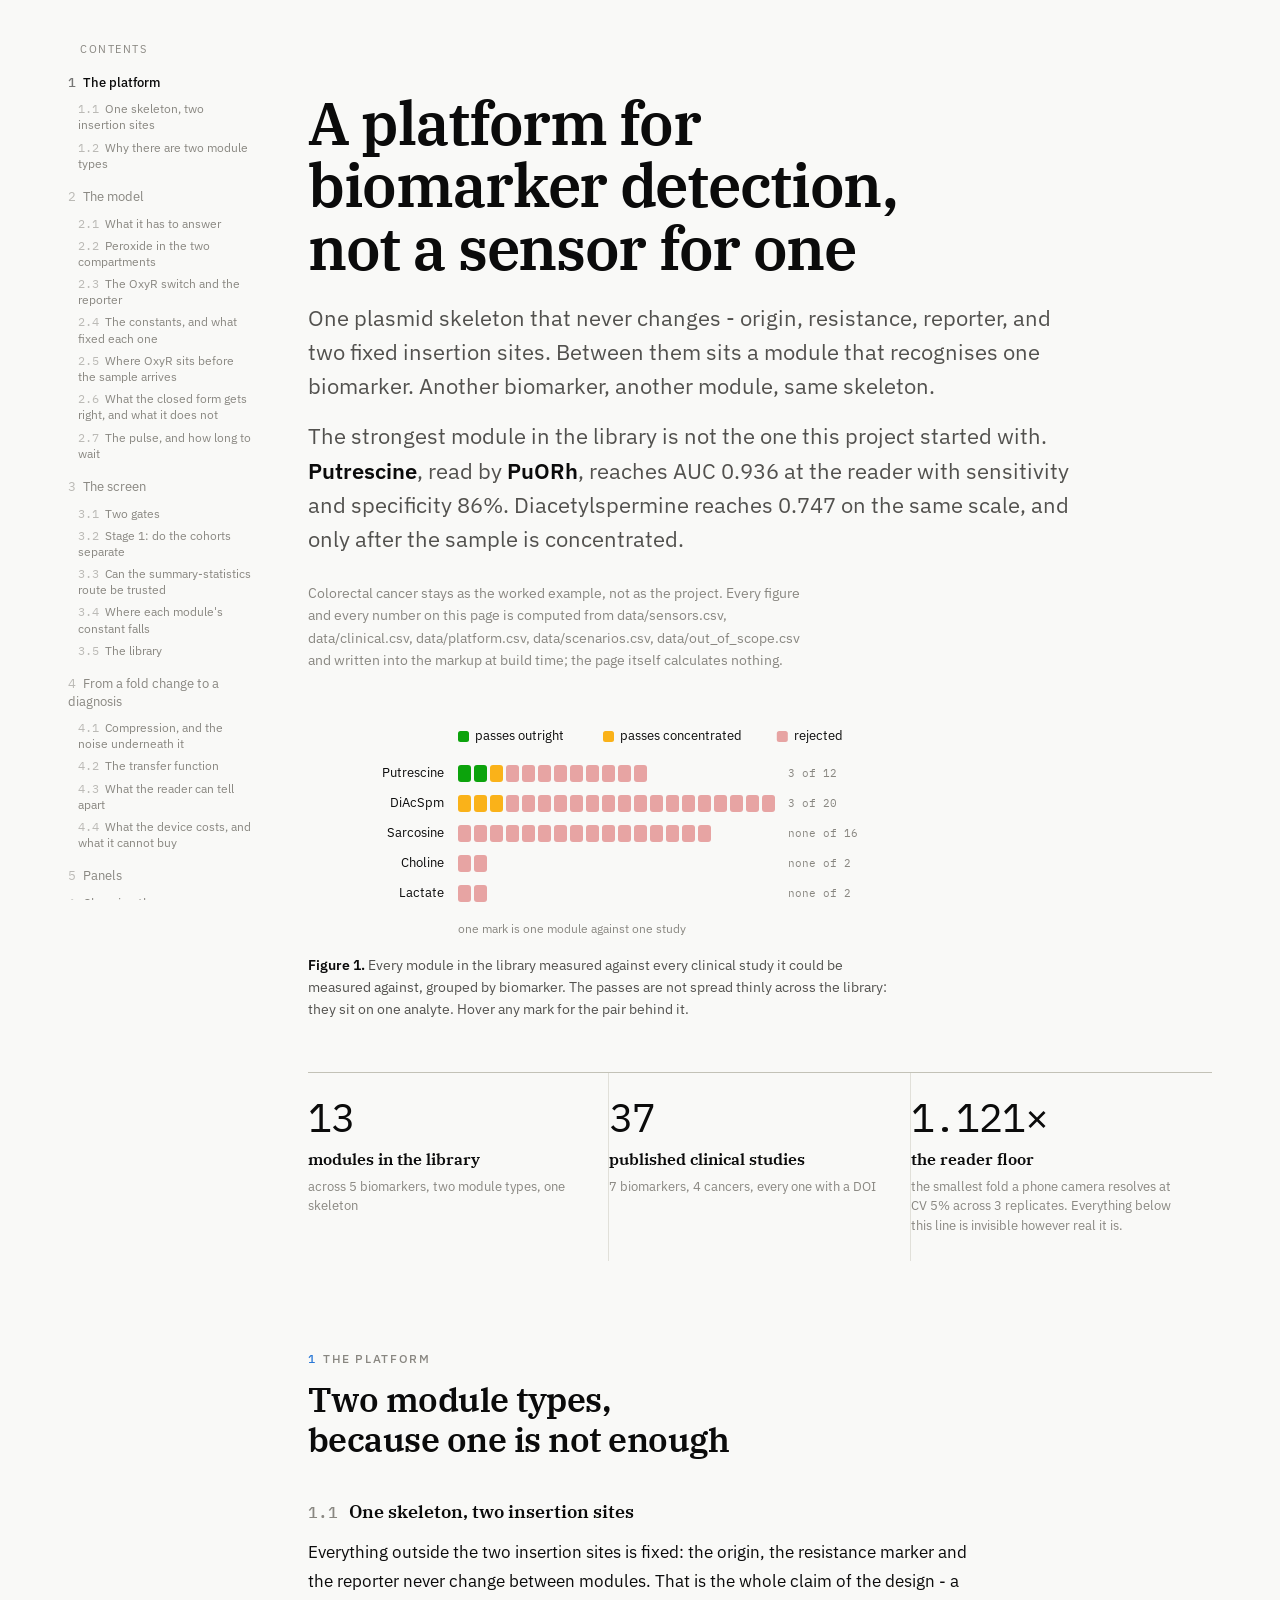
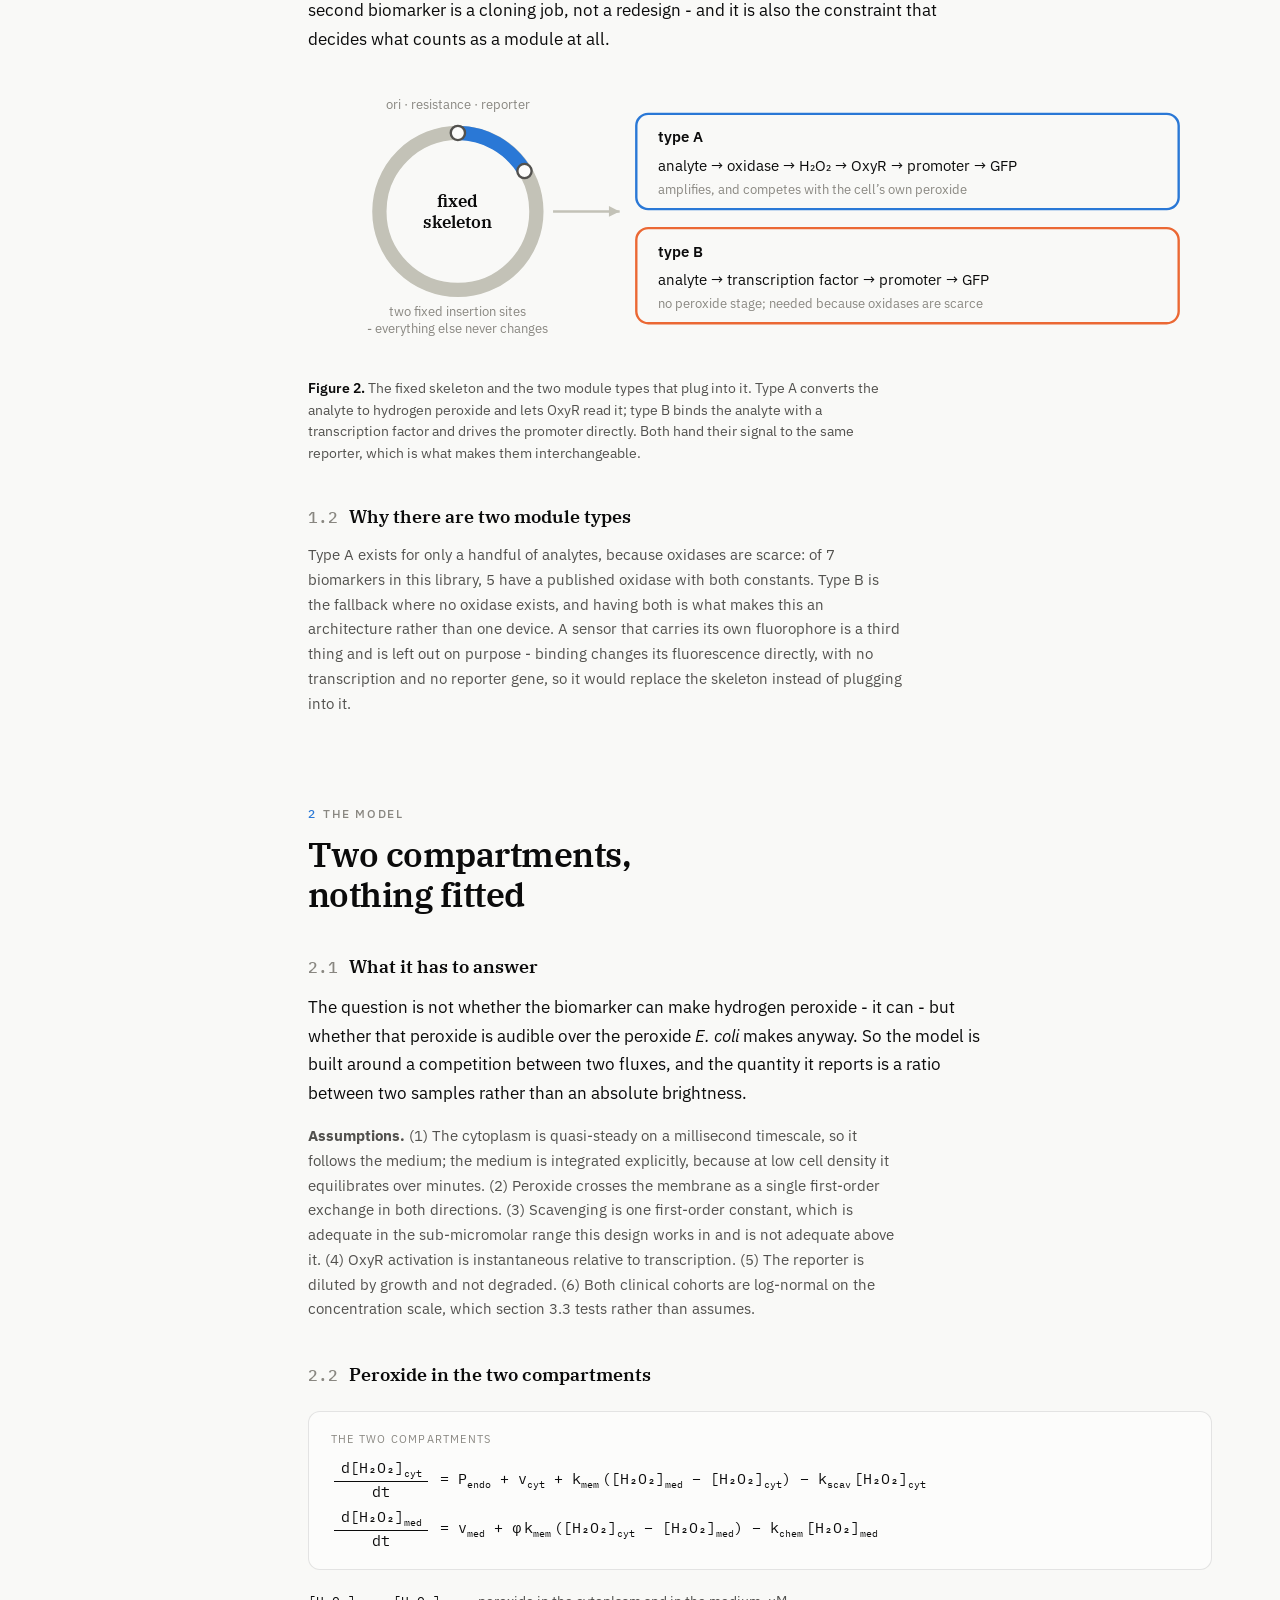
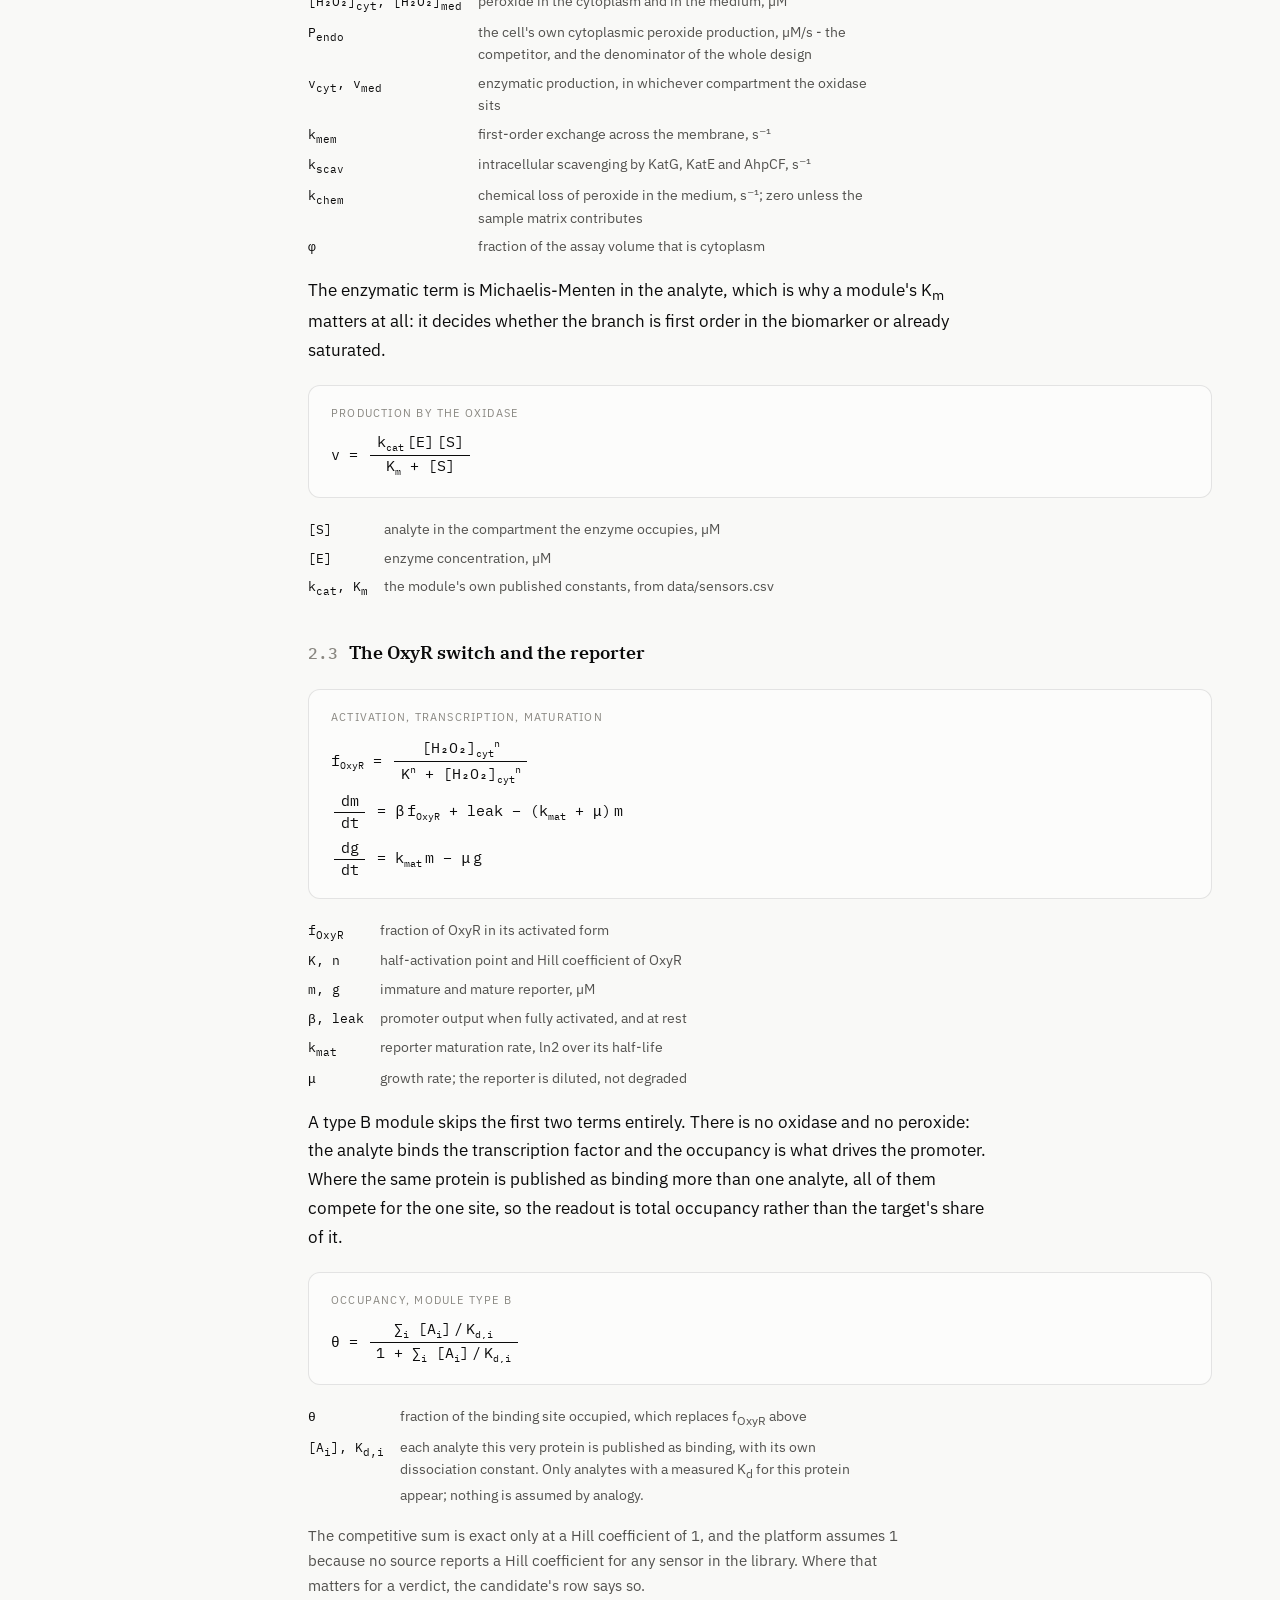
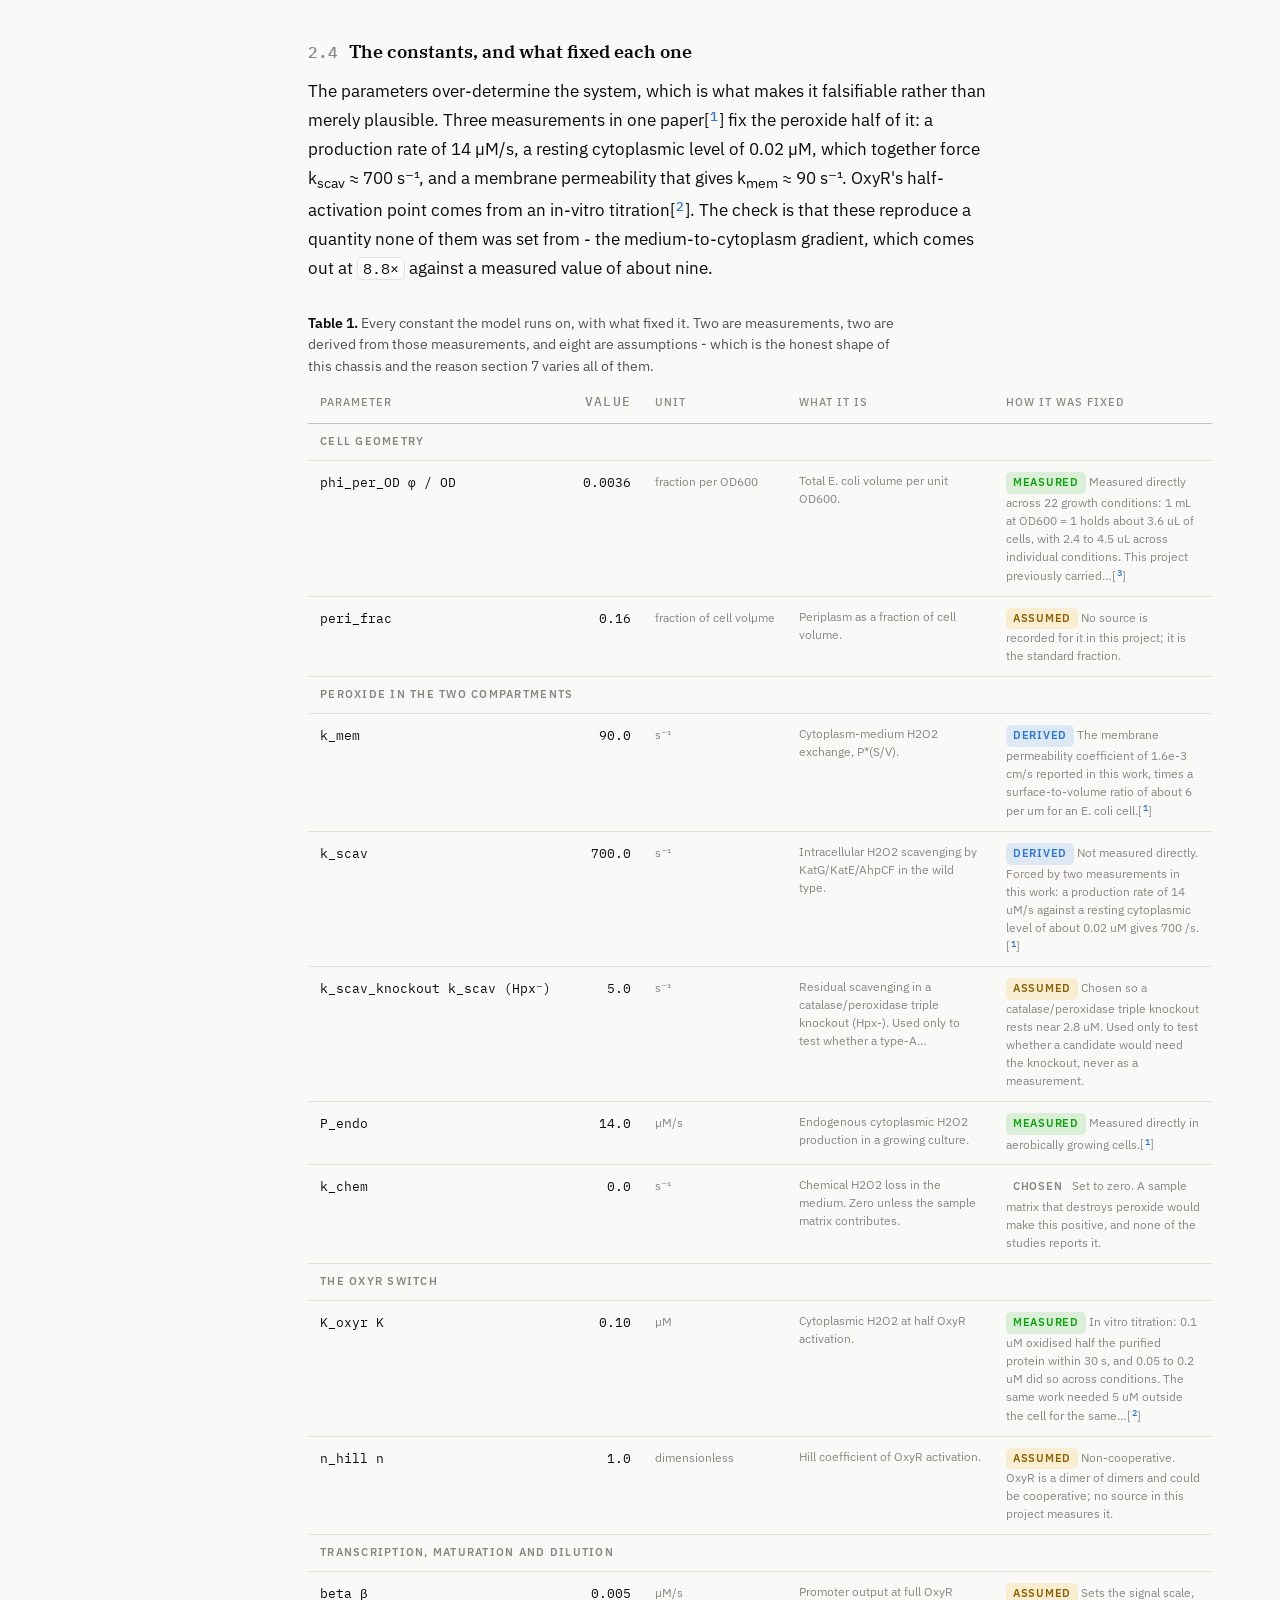
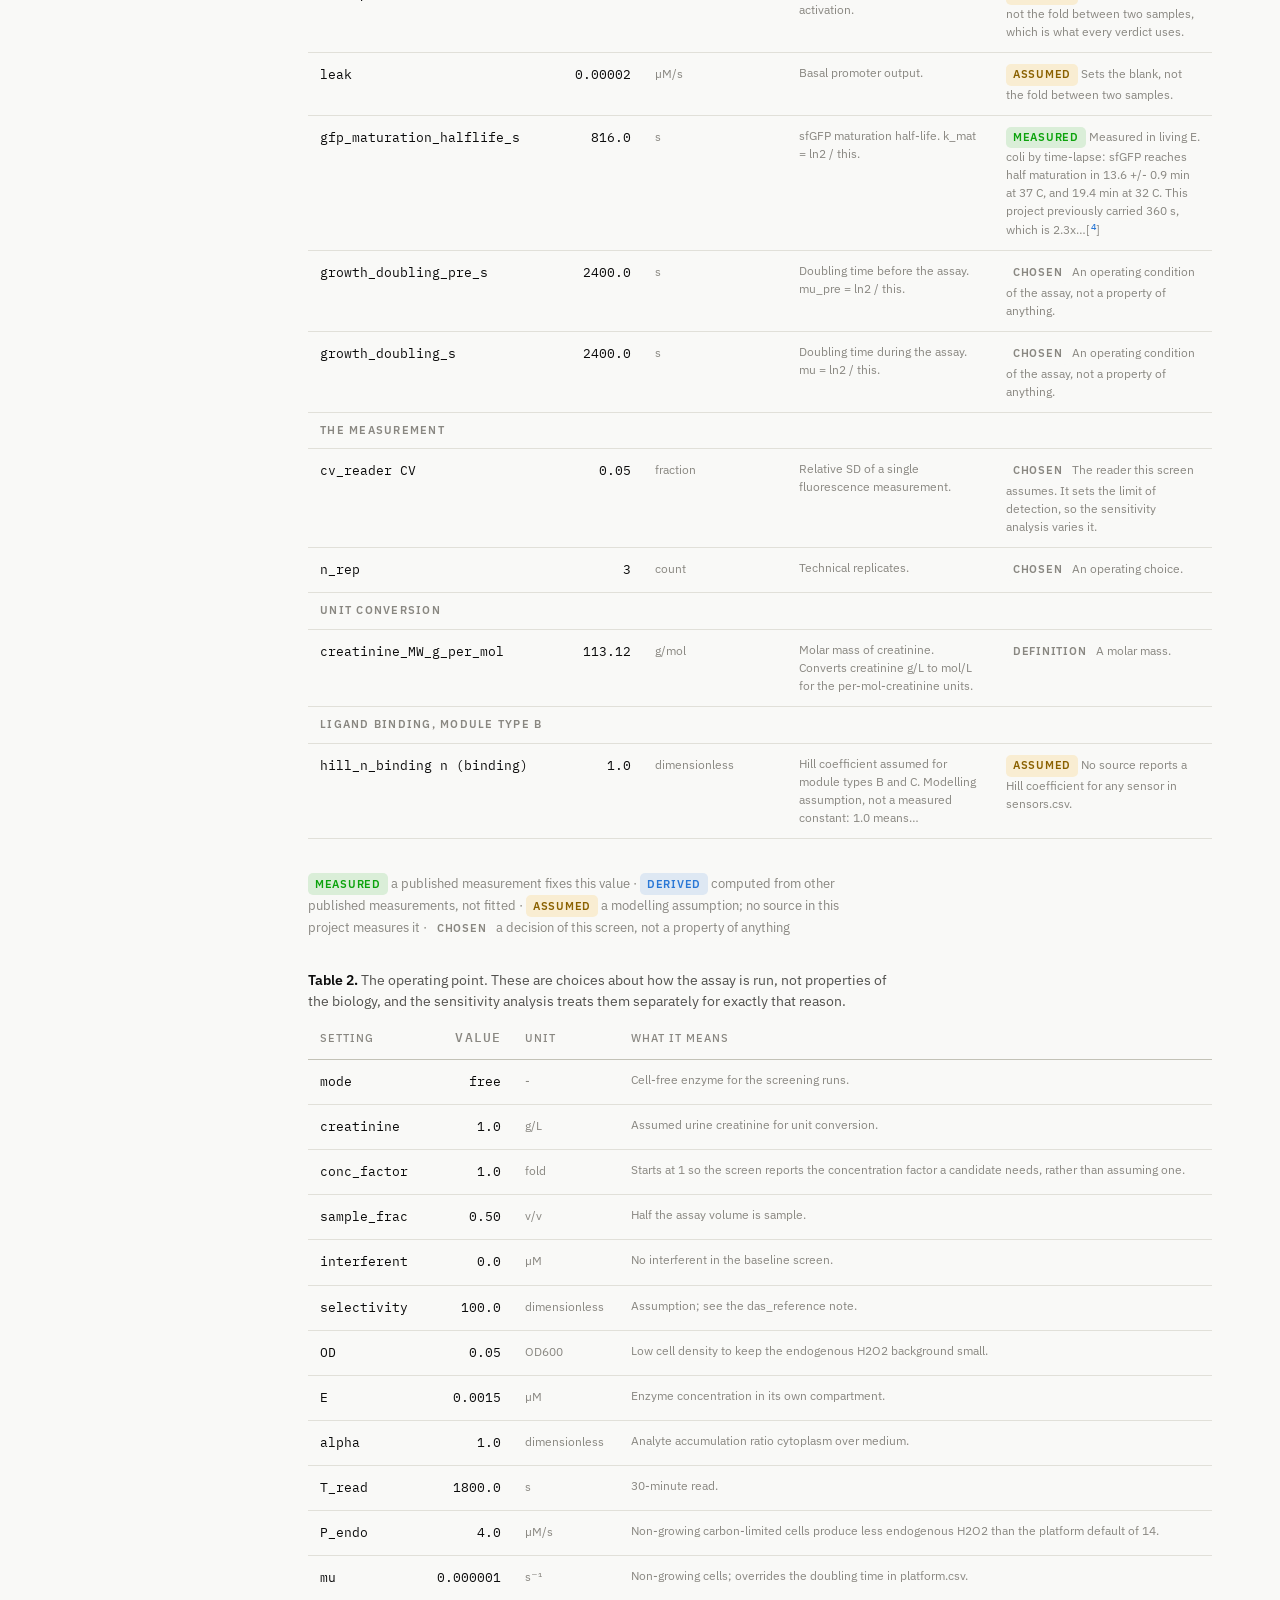
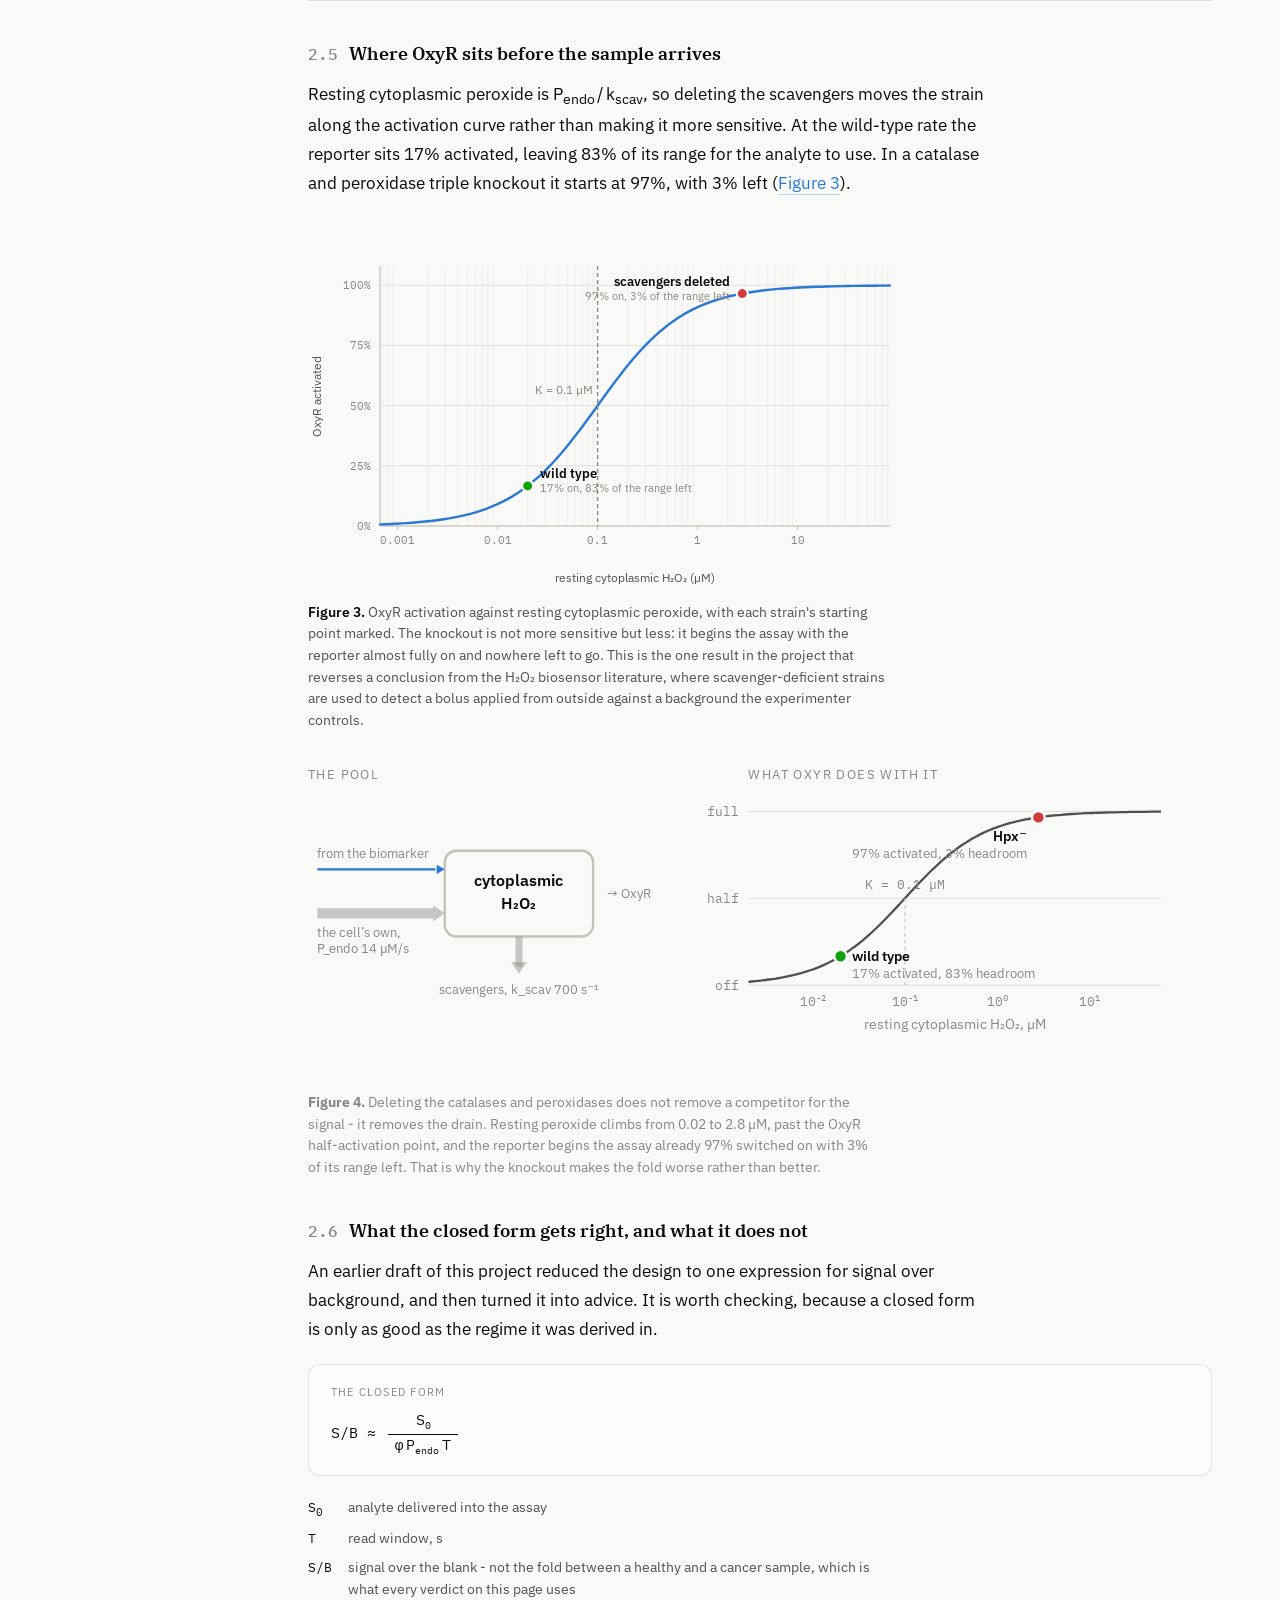
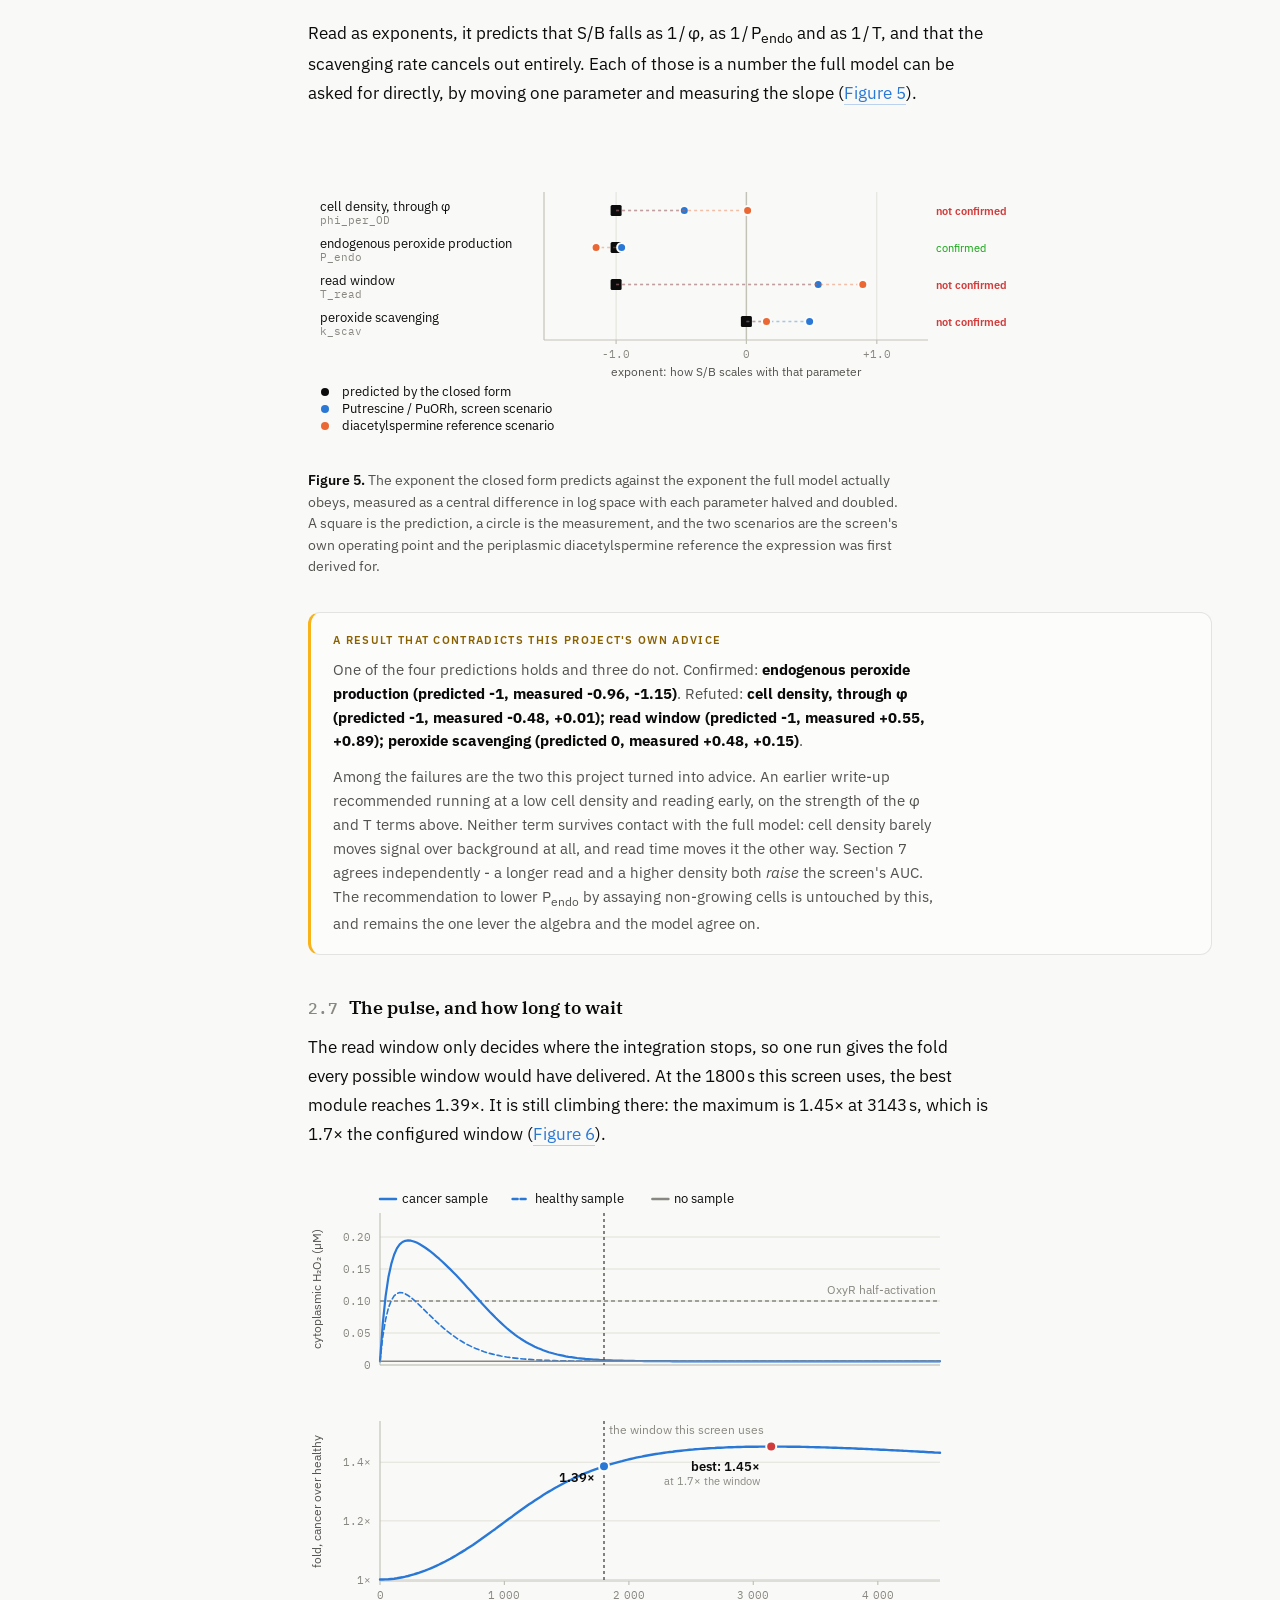
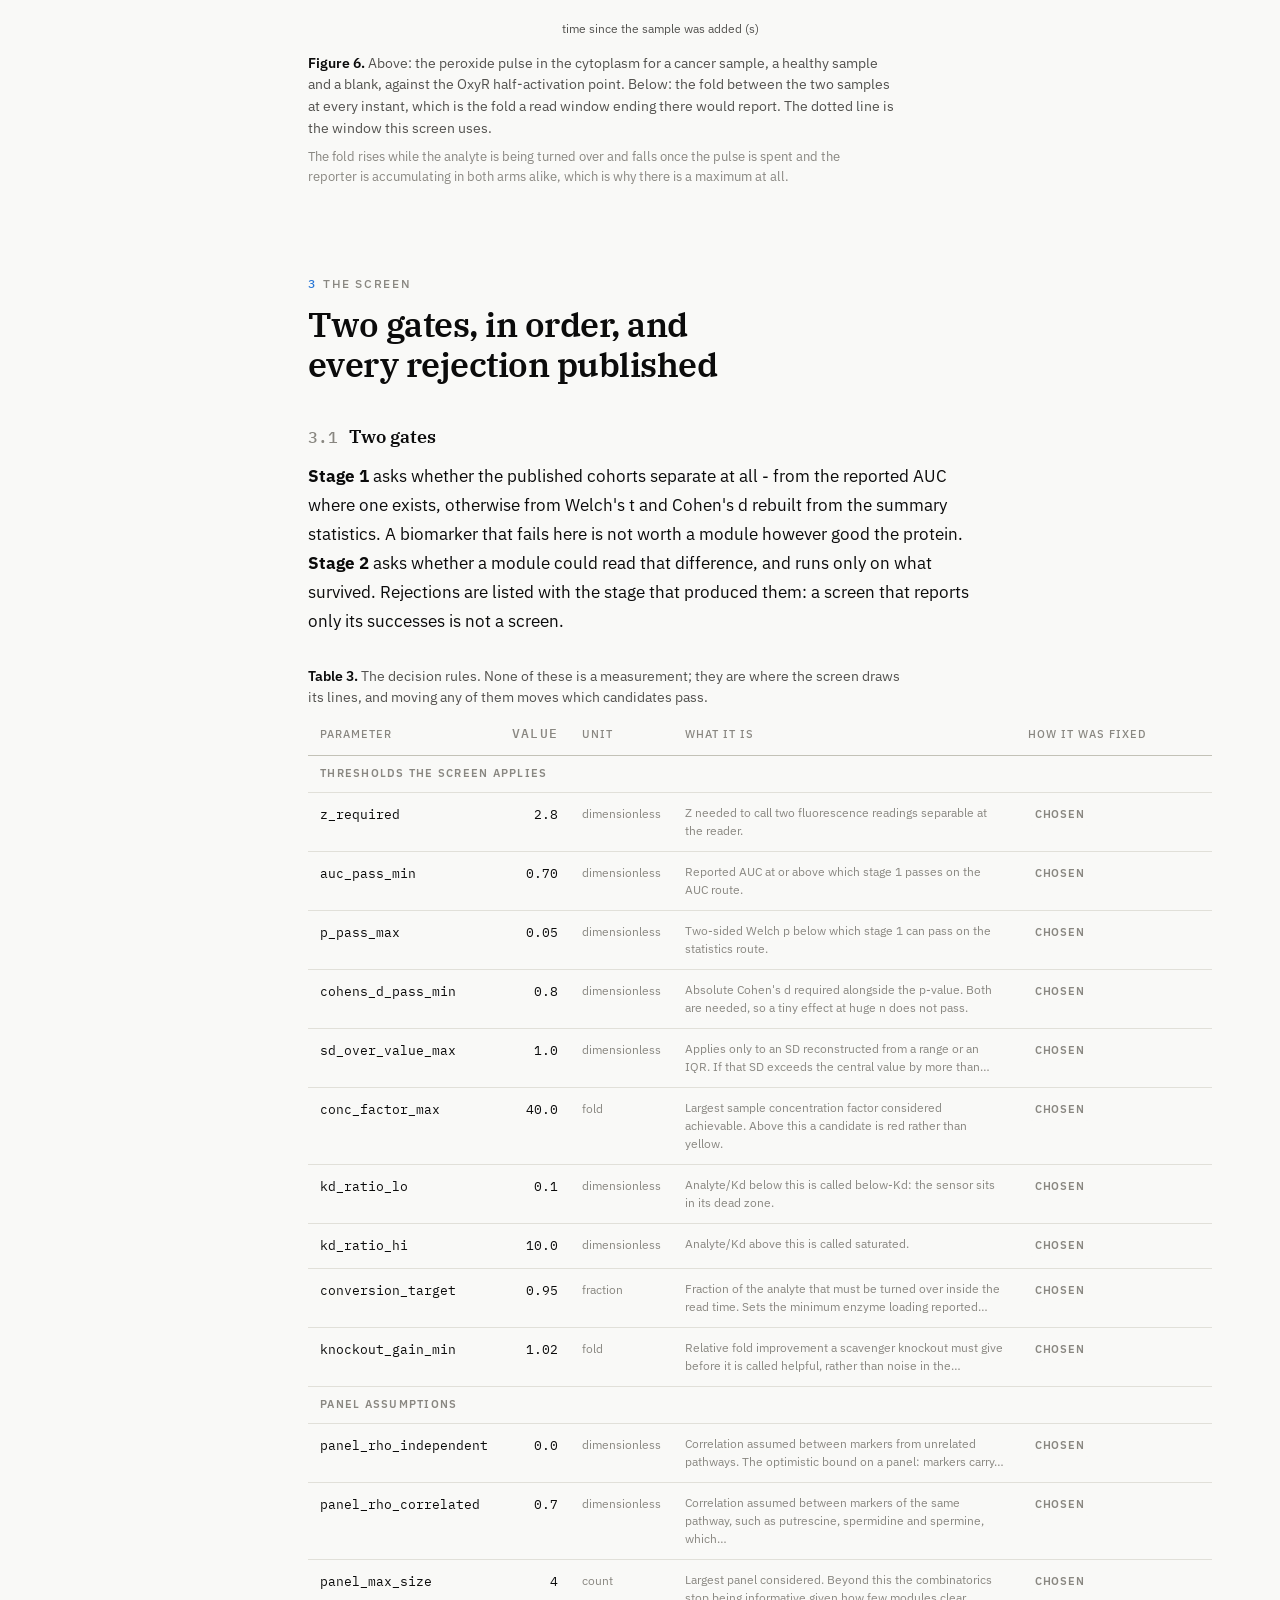
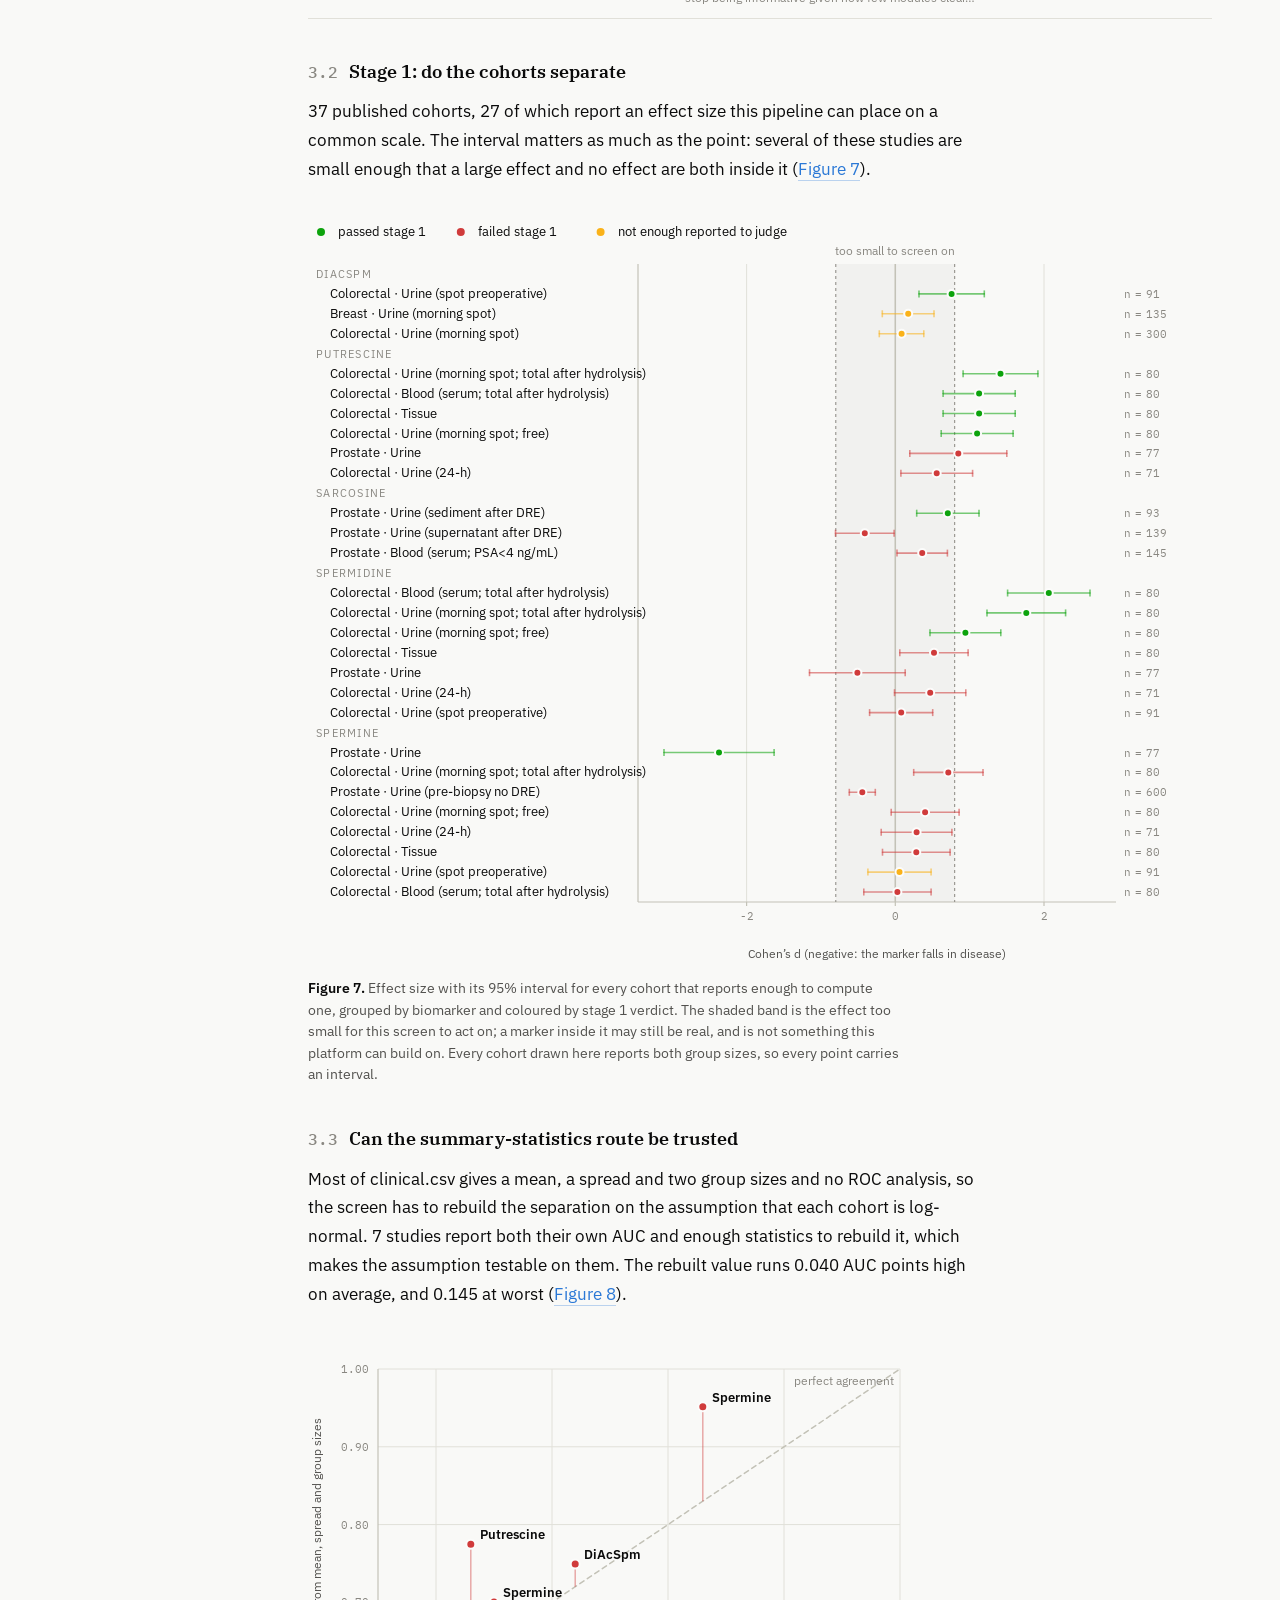
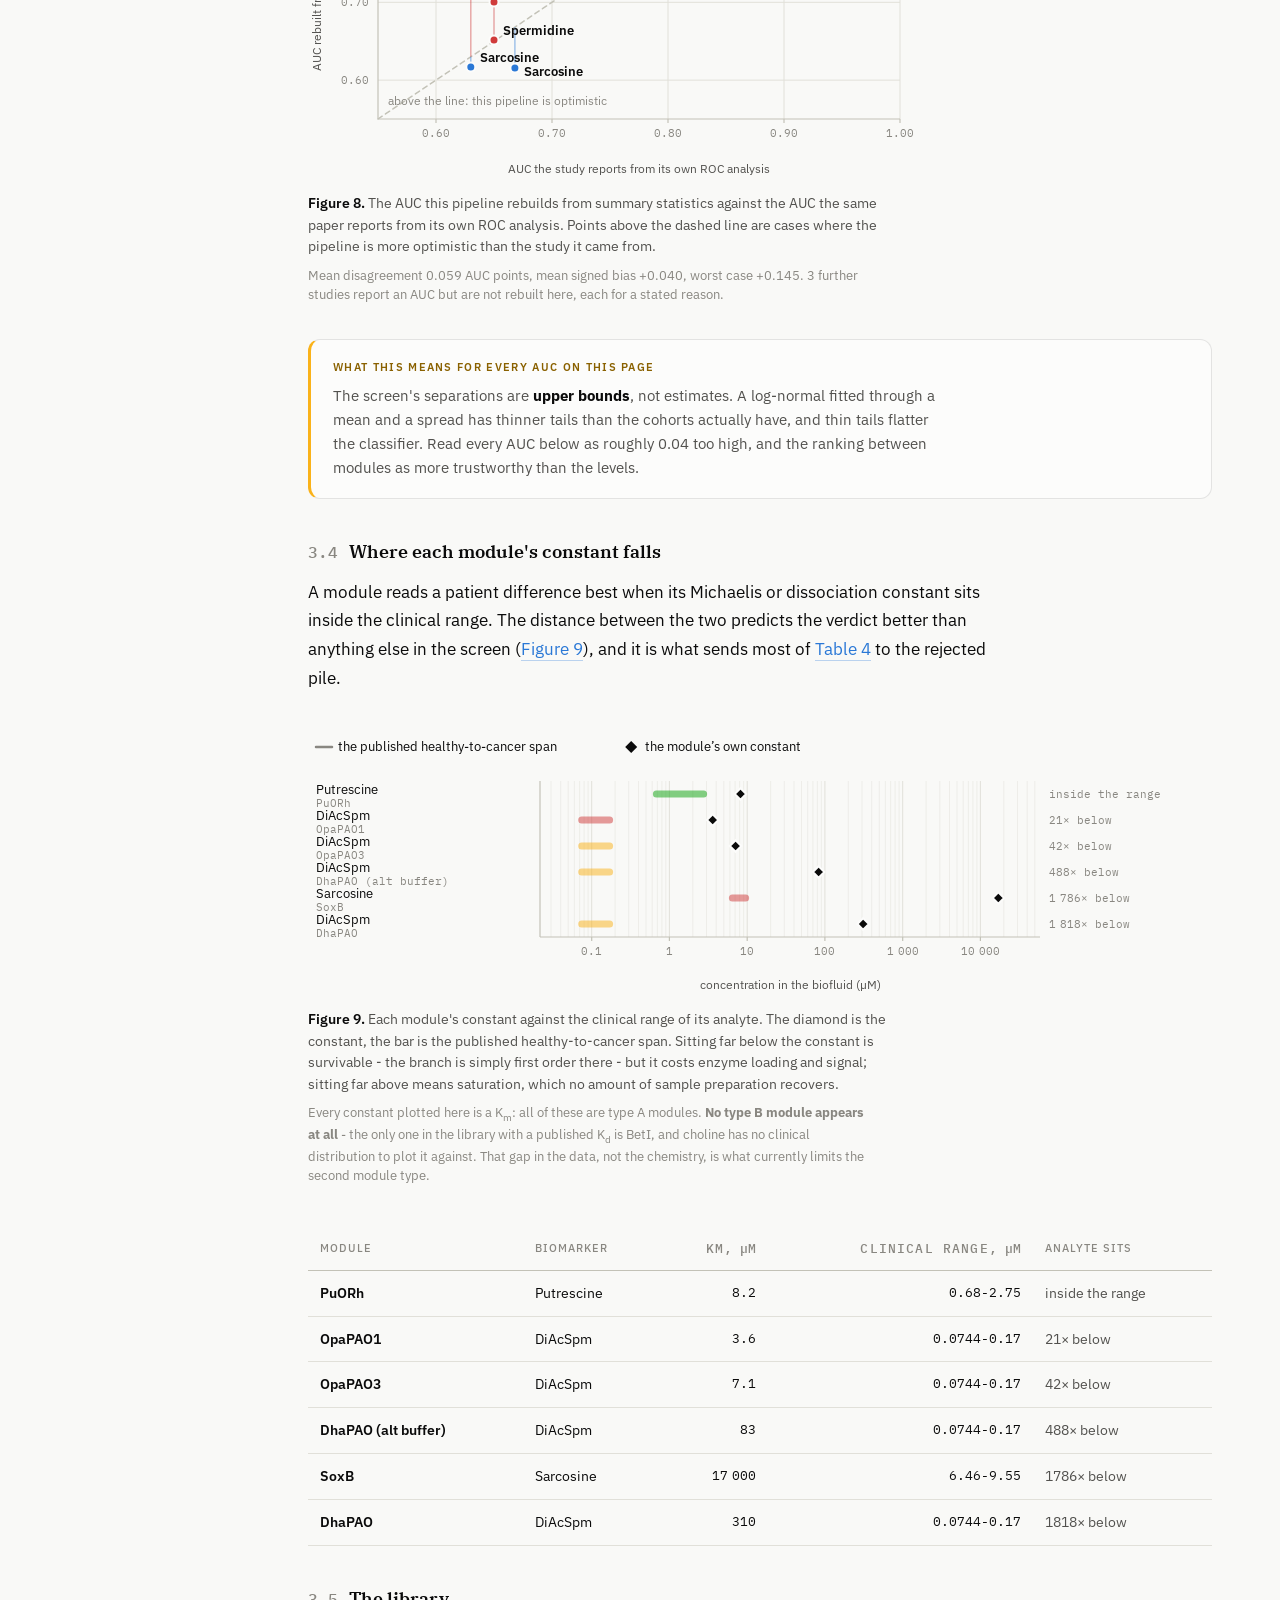
==== commit 86850223: "Replace two guessed constants with measurements, and make the figures readable "Assumed" and "derive" ====
--- a/index.html
+++ b/index.html
@@ -372,6 +372,43 @@
 .flag .h{display:block;font-size:11px;letter-spacing:.12em;
          text-transform:uppercase;color:#8a6100;margin:0 0 8px;font-weight:600}
 
+/* a reference from the prose to a numbered figure or table */
+a.xref{color:var(--series-a);text-decoration:none;white-space:nowrap;
+       border-bottom:1px solid rgba(42,120,214,.3)}
+a.xref:hover{border-bottom-color:var(--series-a)}
+
+/* ------------------------------------------------------------- tooltips */
+.tip{position:fixed;z-index:50;display:none;pointer-events:none;
+     background:var(--ink-1);color:var(--surface-1);font:12.5px/1.45 var(--sans);
+     padding:7px 10px;border-radius:7px;max-width:280px;
+     box-shadow:0 4px 14px rgba(0,0,0,.18)}
+[data-tip]{cursor:crosshair}
+
+/* ---------------------------------------------------------------- print
+   Judges print. Without this the contents rail takes a column on every sheet,
+   the scrolling wrappers clip their figures at the viewport width, and figures
+   break across pages in the middle of an axis. */
+@media print{
+  @page{margin:14mm}
+  html,body{background:#fff;color:#000}
+  .shell{display:block;max-width:none;padding:0}
+  .rail,.filters,.more,.swipe,.tip{display:none!important}
+  .col{grid-column:auto}
+  .figscroll,.scroll{overflow:visible!important}
+  .figscroll svg,.scroll table{min-width:0!important}
+  svg{max-width:100%!important}
+  figure.fig,figure.tbl,.eq,.callout,.flag,.card{break-inside:avoid;
+      page-break-inside:avoid}
+  h2,h3{break-after:avoid;page-break-after:avoid}
+  section{break-before:auto;margin-top:34px}
+  tr{break-inside:avoid}
+  a{color:#000;text-decoration:none}
+  /* a printed citation is useless as a link, so print where it points */
+  ol.refs a::after{content:" (doi.org)";color:#555;font-size:.9em}
+  .tiles{border-top:1px solid #999}
+  header{padding-top:0}
+}
+
 @media (max-width:980px){
   .shell{grid-template-columns:1fr;gap:0;padding:0 20px 90px}
   .rail{position:static;max-height:none;padding:22px 0 0;
@@ -404,10 +441,10 @@
 <header>
 <h1>A platform for biomarker detection,<br>not a sensor for one</h1>
 <p class='lede'>One plasmid skeleton that never changes - origin, resistance, reporter, and two fixed insertion sites. Between them sits a module that recognises one biomarker. Another biomarker, another module, same skeleton.</p>
-<p class='lede'>The strongest module in the library is not the one this project started with. <b>Putrescine</b>, read by <b>PuORh</b>, reaches AUC 0.933 at the reader with sensitivity and specificity 86%. Diacetylspermine reaches 0.749 on the same scale, and only after the sample is concentrated.</p>
+<p class='lede'>The strongest module in the library is not the one this project started with. <b>Putrescine</b>, read by <b>PuORh</b>, reaches AUC 0.936 at the reader with sensitivity and specificity 86%. Diacetylspermine reaches 0.747 on the same scale, and only after the sample is concentrated.</p>
 <p class='sub'>Colorectal cancer stays as the worked example, not as the project. Every figure and every number on this page is computed from data/sensors.csv, data/clinical.csv, data/platform.csv, data/scenarios.csv, data/out_of_scope.csv and written into the markup at build time; the page itself calculates nothing.</p>
 </header>
-<figure id='fig1' class="herofig"><div class="figscroll"><svg class="strip" viewBox="0 0 725 72" role="img" aria-label="52 candidate pairs: 2 pass, 5 pass with sample concentration, 45 fail"><rect x="0.0" y="0" width="11.0" height="26" rx="2.5" fill="var(--good)" fill-opacity="1"><title>Putrescine / PuORh - fold 1.273 at the scenario&#x27;s 1x concentration, above the 1.121 the reader resolves</title></rect><rect x="14.0" y="0" width="11.0" height="26" rx="2.5" fill="var(--good)" fill-opacity="1"><title>Putrescine / PuORh - fold 1.507 at the scenario&#x27;s 1x concentration, above the 1.121 the reader resolves</title></rect><rect x="28.0" y="0" width="11.0" height="26" rx="2.5" fill="var(--warning)" fill-opacity="1"><title>DiAcSpm / DhaPAO - needs the sample concentrated 5.488x to reach fold 1.121</title></rect><rect x="42.0" y="0" width="11.0" height="26" rx="2.5" fill="var(--warning)" fill-opacity="1"><title>DiAcSpm / DhaPAO (alt buffer) - needs the sample concentrated 4.132x to reach fold 1.121</title></rect><rect x="56.0" y="0" width="11.0" height="26" rx="2.5" fill="var(--warning)" fill-opacity="1"><title>DiAcSpm / OpaPAO1 - needs the sample concentrated 4.132x to reach fold 1.121</title></rect><rect x="70.0" y="0" width="11.0" height="26" rx="2.5" fill="var(--warning)" fill-opacity="1"><title>DiAcSpm / OpaPAO3 - needs the sample concentrated 4.132x to reach fold 1.121</title></rect><rect x="84.0" y="0" width="11.0" height="26" rx="2.5" fill="var(--warning)" fill-opacity="1"><title>Putrescine / PuORh - needs the sample concentrated 1.764x to reach fold 1.121</title></rect><rect x="98.0" y="0" width="11.0" height="26" rx="2.5" fill="var(--critical)" fill-opacity=".32"><title>DiAcSpm / DhaPAO - clinical data insufficient: no reported AUC and the sick SD reconstructed from its published range is 4.09, 9.0x its central value </title></rect><rect x="112.0" y="0" width="11.0" height="26" rx="2.5" fill="var(--critical)" fill-opacity=".32"><title>DiAcSpm / DhaPAO - clinical data insufficient: no reported AUC and the sick SD reconstructed from its published range is 1.06, 3.7x its central value </title></rect><rect x="126.0" y="0" width="11.0" height="26" rx="2.5" fill="var(--critical)" fill-opacity=".32"><title>DiAcSpm / DhaPAO - clinical data insufficient: no reported AUC and the statistics cannot be rebuilt: no spread reported</title></rect><rect x="140.0" y="0" width="11.0" height="26" rx="2.5" fill="var(--critical)" fill-opacity=".32"><title>DiAcSpm / DhaPAO (alt buffer) - clinical data insufficient: no reported AUC and the sick SD reconstructed from its published range is 4.09, 9.0x its c</title></rect><rect x="154.0" y="0" width="11.0" height="26" rx="2.5" fill="var(--critical)" fill-opacity=".32"><title>DiAcSpm / DhaPAO (alt buffer) - clinical data insufficient: no reported AUC and the sick SD reconstructed from its published range is 1.06, 3.7x its c</title></rect><rect x="168.0" y="0" width="11.0" height="26" rx="2.5" fill="var(--critical)" fill-opacity=".32"><title>DiAcSpm / DhaPAO (alt buffer) - clinical data insufficient: no reported AUC and the statistics cannot be rebuilt: no spread reported</title></rect><rect x="182.0" y="0" width="11.0" height="26" rx="2.5" fill="var(--critical)" fill-opacity=".32"><title>DiAcSpm / OpaPAO1 - clinical data insufficient: no reported AUC and the sick SD reconstructed from its published range is 4.09, 9.0x its central value</title></rect><rect x="196.0" y="0" width="11.0" height="26" rx="2.5" fill="var(--critical)" fill-opacity=".32"><title>DiAcSpm / OpaPAO1 - clinical data insufficient: no reported AUC and the sick SD reconstructed from its published range is 1.06, 3.7x its central value</title></rect><rect x="210.0" y="0" width="11.0" height="26" rx="2.5" fill="var(--critical)" fill-opacity=".32"><title>DiAcSpm / OpaPAO1 - clinical data insufficient: no reported AUC and the statistics cannot be rebuilt: no spread reported</title></rect><rect x="224.0" y="0" width="11.0" height="26" rx="2.5" fill="var(--critical)" fill-opacity=".32"><title>DiAcSpm / OpaPAO3 - clinical data insufficient: no reported AUC and the sick SD reconstructed from its published range is 4.09, 9.0x its central value</title></rect><rect x="238.0" y="0" width="11.0" height="26" rx="2.5" fill="var(--critical)" fill-opacity=".32"><title>DiAcSpm / OpaPAO3 - clinical data insufficient: no reported AUC and the sick SD reconstructed from its published range is 1.06, 3.7x its central value</title></rect><rect x="252.0" y="0" width="11.0" height="26" rx="2.5" fill="var(--critical)" fill-opacity=".32"><title>DiAcSpm / OpaPAO3 - clinical data insufficient: no reported AUC and the statistics cannot be rebuilt: no spread reported</title></rect><rect x="266.0" y="0" width="11.0" height="26" rx="2.5" fill="var(--critical)" fill-opacity=".32"><title>DiAcSpm / DAS oxidase (colorimetric assay) - clinical data insufficient: no reported AUC and the sick SD reconstructed from its published range is 4.0</title></rect><rect x="280.0" y="0" width="11.0" height="26" rx="2.5" fill="var(--critical)" fill-opacity=".32"><title>DiAcSpm / DAS oxidase (colorimetric assay) - clinical data insufficient: no reported AUC and the sick SD reconstructed from its published range is 1.0</title></rect><rect x="294.0" y="0" width="11.0" height="26" rx="2.5" fill="var(--critical)" fill-opacity=".32"><title>DiAcSpm / DAS oxidase (colorimetric assay) - clinical data insufficient: no reported AUC and the statistics cannot be rebuilt: no spread reported</title></rect><rect x="308.0" y="0" width="11.0" height="26" rx="2.5" fill="var(--critical)" fill-opacity=".32"><title>DiAcSpm / DAS oxidase (colorimetric assay) - no sensor data: km_uM, kcat_s not reported for DAS oxidase (colorimetric assay)</title></rect><rect x="322.0" y="0" width="11.0" height="26" rx="2.5" fill="var(--critical)" fill-opacity=".32"><title>Putrescine / PuORh - no clinical separation: reported AUC 0.630 is below the 0.70 threshold</title></rect><rect x="336.0" y="0" width="11.0" height="26" rx="2.5" fill="var(--critical)" fill-opacity=".32"><title>Putrescine / PuORh - no clinical separation: d=0.56 (need &gt;=0.8), p=0.00802 (need &lt;0.05)</title></rect><rect x="350.0" y="0" width="11.0" height="26" rx="2.5" fill="var(--critical)" fill-opacity=".32"><title>Putrescine / PuORh - units &#x27;nmol/mg DNA&#x27; are not convertible to uM (Per unit DNA mass. Not convertible to a volumetric concentration.)</title></rect><rect x="364.0" y="0" width="11.0" height="26" rx="2.5" fill="var(--critical)" fill-opacity=".32"><title>Sarcosine / SoxB - no clinical separation: reported AUC 0.630 is below the 0.70 threshold</title></rect><rect x="378.0" y="0" width="11.0" height="26" rx="2.5" fill="var(--critical)" fill-opacity=".32"><title>Sarcosine / SoxB - clinical data insufficient: no reported AUC and the statistics cannot be rebuilt: no spread reported</title></rect><rect x="392.0" y="0" width="11.0" height="26" rx="2.5" fill="var(--critical)" fill-opacity=".32"><title>Sarcosine / SoxB - clinical data insufficient: no reported AUC and the statistics cannot be rebuilt: no spread reported</title></rect><rect x="406.0" y="0" width="11.0" height="26" rx="2.5" fill="var(--critical)" fill-opacity=".32"><title>Sarcosine / SoxB - units &#x27;log2 ratio&#x27; are not convertible to uM (Unitless log2 ratio. Fold change is 2^(sick-healthy), not a quotient. No absolute con</title></rect><rect x="420.0" y="0" width="11.0" height="26" rx="2.5" fill="var(--critical)" fill-opacity=".32"><title>Sarcosine / SoxB - no clinical separation: reported AUC 0.670 is below the 0.70 threshold</title></rect><rect x="434.0" y="0" width="11.0" height="26" rx="2.5" fill="var(--critical)" fill-opacity=".32"><title>Sarcosine / SoxB - clinical data insufficient: no reported AUC and the statistics cannot be rebuilt: no central values reported</title></rect><rect x="448.0" y="0" width="11.0" height="26" rx="2.5" fill="var(--critical)" fill-opacity=".32"><title>Sarcosine / SoxB - no clinical separation: reported AUC 0.572 is below the 0.70 threshold</title></rect><rect x="462.0" y="0" width="11.0" height="26" rx="2.5" fill="var(--critical)" fill-opacity=".32"><title>Sarcosine / SoxB - no clinical separation: reported AUC 0.668 is below the 0.70 threshold</title></rect><rect x="476.0" y="0" width="11.0" height="26" rx="2.5" fill="var(--critical)" fill-opacity=".32"><title>Choline / Choline oxidase - clinical data insufficient: no reported AUC and the statistics cannot be rebuilt: no central values reported; no spread re</title></rect><rect x="490.0" y="0" width="11.0" height="26" rx="2.5" fill="var(--critical)" fill-opacity=".32"><title>Lactate / avLOX - clinical data insufficient: no reported AUC and the statistics cannot be rebuilt: no central values reported; no spread reported</title></rect><rect x="504.0" y="0" width="11.0" height="26" rx="2.5" fill="var(--critical)" fill-opacity=".32"><title>Putrescine / PuuR - no clinical separation: reported AUC 0.630 is below the 0.70 threshold</title></rect><rect x="518.0" y="0" width="11.0" height="26" rx="2.5" fill="var(--critical)" fill-opacity=".32"><title>Putrescine / PuuR - no clinical separation: d=0.56 (need &gt;=0.8), p=0.00802 (need &lt;0.05)</title></rect><rect x="532.0" y="0" width="11.0" height="26" rx="2.5" fill="var(--critical)" fill-opacity=".32"><title>Putrescine / PuuR - no sensor data: kd_uM not reported for PuuR</title></rect><rect x="546.0" y="0" width="11.0" height="26" rx="2.5" fill="var(--critical)" fill-opacity=".32"><title>Putrescine / PuuR - no sensor data: kd_uM not reported for PuuR</title></rect><rect x="560.0" y="0" width="11.0" height="26" rx="2.5" fill="var(--critical)" fill-opacity=".32"><title>Putrescine / PuuR - no sensor data: kd_uM not reported for PuuR</title></rect><rect x="574.0" y="0" width="11.0" height="26" rx="2.5" fill="var(--critical)" fill-opacity=".32"><title>Putrescine / PuuR - no sensor data: kd_uM not reported for PuuR</title></rect><rect x="588.0" y="0" width="11.0" height="26" rx="2.5" fill="var(--critical)" fill-opacity=".32"><title>Sarcosine / SouR (PA4184) - no clinical separation: reported AUC 0.630 is below the 0.70 threshold</title></rect><rect x="602.0" y="0" width="11.0" height="26" rx="2.5" fill="var(--critical)" fill-opacity=".32"><title>Sarcosine / SouR (PA4184) - clinical data insufficient: no reported AUC and the statistics cannot be rebuilt: no spread reported</title></rect><rect x="616.0" y="0" width="11.0" height="26" rx="2.5" fill="var(--critical)" fill-opacity=".32"><title>Sarcosine / SouR (PA4184) - clinical data insufficient: no reported AUC and the statistics cannot be rebuilt: no spread reported</title></rect><rect x="630.0" y="0" width="11.0" height="26" rx="2.5" fill="var(--critical)" fill-opacity=".32"><title>Sarcosine / SouR (PA4184) - no sensor data: kd_uM not reported for SouR (PA4184)</title></rect><rect x="644.0" y="0" width="11.0" height="26" rx="2.5" fill="var(--critical)" fill-opacity=".32"><title>Sarcosine / SouR (PA4184) - no clinical separation: reported AUC 0.670 is below the 0.70 threshold</title></rect><rect x="658.0" y="0" width="11.0" height="26" rx="2.5" fill="var(--critical)" fill-opacity=".32"><title>Sarcosine / SouR (PA4184) - clinical data insufficient: no reported AUC and the statistics cannot be rebuilt: no central values reported</title></rect><rect x="672.0" y="0" width="11.0" height="26" rx="2.5" fill="var(--critical)" fill-opacity=".32"><title>Sarcosine / SouR (PA4184) - no clinical separation: reported AUC 0.572 is below the 0.70 threshold</title></rect><rect x="686.0" y="0" width="11.0" height="26" rx="2.5" fill="var(--critical)" fill-opacity=".32"><title>Sarcosine / SouR (PA4184) - no clinical separation: reported AUC 0.668 is below the 0.70 threshold</title></rect><rect x="700.0" y="0" width="11.0" height="26" rx="2.5" fill="var(--critical)" fill-opacity=".32"><title>Choline / BetI - clinical data insufficient: no reported AUC and the statistics cannot be rebuilt: no central values reported; no spread reported</title></rect><rect x="714.0" y="0" width="11.0" height="26" rx="2.5" fill="var(--critical)" fill-opacity=".32"><title>Lactate / LldR - clinical data insufficient: no reported AUC and the statistics cannot be rebuilt: no central values reported; no spread reported</title></rect><text class="striplab" x="0.0" y="44.0" text-anchor="start">2 pass</text><text class="striplab" x="28.0" y="60.0" text-anchor="start">5 with concentration</text><text class="striplab" x="725.0" y="44.0" text-anchor="end">45 fail</text></svg></div><p class="swipe">Swipe sideways to see the whole library.</p><figcaption><b>Figure&nbsp;1.</b> Every module in the library measured against every clinical study it could be measured against. Each mark is one pair; hover for the verdict. The rejections are the result, not the leftovers.</figcaption></figure>
+<figure class='fig chart' id='fig1'><div class='figscroll'><svg class='chart' viewBox='0 0 680 232' style='max-width:680px' role='img' preserveAspectRatio='xMinYMin meet' aria-label='Every module measured against every clinical study, grouped by biomarker'><text class='rowlab2' x='136.0' y='68.0' text-anchor='end'>Putrescine</text><rect x='150.0' y='56.0' width='13' height='17' rx='3' fill='var(--good)' opacity='1' data-tip='Putrescine read by PuORh · Colorectal in Urine (morning spot; total after hydrolysis) · passes outright · AUC 0.936'><title>Putrescine read by PuORh · Colorectal in Urine (morning spot; total after hydrolysis) · passes outright · AUC 0.936</title></rect><rect x='166.0' y='56.0' width='13' height='17' rx='3' fill='var(--good)' opacity='1' data-tip='Putrescine read by PuORh · Colorectal in Urine (morning spot; free) · passes outright · AUC 0.913'><title>Putrescine read by PuORh · Colorectal in Urine (morning spot; free) · passes outright · AUC 0.913</title></rect><rect x='182.0' y='56.0' width='13' height='17' rx='3' fill='var(--warning)' opacity='1' data-tip='Putrescine read by PuORh · Colorectal in Blood (serum; total after hydrolysis) · passes once the sample is concentrated · AUC 0.816'><title>Putrescine read by PuORh · Colorectal in Blood (serum; total after hydrolysis) · passes once the sample is concentrated · AUC 0.816</title></rect><rect x='198.0' y='56.0' width='13' height='17' rx='3' fill='var(--critical)' opacity='.45' data-tip='Putrescine read by PuORh · Prostate in Urine · rejected'><title>Putrescine read by PuORh · Prostate in Urine · rejected</title></rect><rect x='214.0' y='56.0' width='13' height='17' rx='3' fill='var(--critical)' opacity='.45' data-tip='Putrescine read by PuORh · Colorectal in Urine (24-h) · rejected'><title>Putrescine read by PuORh · Colorectal in Urine (24-h) · rejected</title></rect><rect x='230.0' y='56.0' width='13' height='17' rx='3' fill='var(--critical)' opacity='.45' data-tip='Putrescine read by PuORh · Colorectal in Tissue · rejected'><title>Putrescine read by PuORh · Colorectal in Tissue · rejected</title></rect><rect x='246.0' y='56.0' width='13' height='17' rx='3' fill='var(--critical)' opacity='.45' data-tip='Putrescine read by PuuR · Prostate in Urine · rejected'><title>Putrescine read by PuuR · Prostate in Urine · rejected</title></rect><rect x='262.0' y='56.0' width='13' height='17' rx='3' fill='var(--critical)' opacity='.45' data-tip='Putrescine read by PuuR · Colorectal in Urine (24-h) · rejected'><title>Putrescine read by PuuR · Colorectal in Urine (24-h) · rejected</title></rect><rect x='278.0' y='56.0' width='13' height='17' rx='3' fill='var(--critical)' opacity='.45' data-tip='Putrescine read by PuuR · Colorectal in Urine (morning spot; total after hydrolysis) · rejected'><title>Putrescine read by PuuR · Colorectal in Urine (morning spot; total after hydrolysis) · rejected</title></rect><rect x='294.0' y='56.0' width='13' height='17' rx='3' fill='var(--critical)' opacity='.45' data-tip='Putrescine read by PuuR · Colorectal in Urine (morning spot; free) · rejected'><title>Putrescine read by PuuR · Colorectal in Urine (morning spot; free) · rejected</title></rect><rect x='310.0' y='56.0' width='13' height='17' rx='3' fill='var(--critical)' opacity='.45' data-tip='Putrescine read by PuuR · Colorectal in Blood (serum; total after hydrolysis) · rejected'><title>Putrescine read by PuuR · Colorectal in Blood (serum; total after hydrolysis) · rejected</title></rect><rect x='326.0' y='56.0' width='13' height='17' rx='3' fill='var(--critical)' opacity='.45' data-tip='Putrescine read by PuuR · Colorectal in Tissue · rejected'><title>Putrescine read by PuuR · Colorectal in Tissue · rejected</title></rect><text class='rownote2' x='480.0' y='68.0'>3 of 12</text><text class='rowlab2' x='136.0' y='98.0' text-anchor='end'>DiAcSpm</text><rect x='150.0' y='86.0' width='13' height='17' rx='3' fill='var(--warning)' opacity='1' data-tip='DiAcSpm read by DhaPAO (alt buffer) · Colorectal in Urine (spot preoperative) · passes once the sample is concentrated · AUC 0.747'><title>DiAcSpm read by DhaPAO (alt buffer) · Colorectal in Urine (spot preoperative) · passes once the sample is concentrated · AUC 0.747</title></rect><rect x='166.0' y='86.0' width='13' height='17' rx='3' fill='var(--warning)' opacity='1' data-tip='DiAcSpm read by OpaPAO3 · Colorectal in Urine (spot preoperative) · passes once the sample is concentrated · AUC 0.747'><title>DiAcSpm read by OpaPAO3 · Colorectal in Urine (spot preoperative) · passes once the sample is concentrated · AUC 0.747</title></rect><rect x='182.0' y='86.0' width='13' height='17' rx='3' fill='var(--warning)' opacity='1' data-tip='DiAcSpm read by DhaPAO · Colorectal in Urine (spot preoperative) · passes once the sample is concentrated · AUC 0.746'><title>DiAcSpm read by DhaPAO · Colorectal in Urine (spot preoperative) · passes once the sample is concentrated · AUC 0.746</title></rect><rect x='198.0' y='86.0' width='13' height='17' rx='3' fill='var(--critical)' opacity='.45' data-tip='DiAcSpm read by OpaPAO1 · Colorectal in Urine (spot preoperative) · rejected · AUC 0.742'><title>DiAcSpm read by OpaPAO1 · Colorectal in Urine (spot preoperative) · rejected · AUC 0.742</title></rect><rect x='214.0' y='86.0' width='13' height='17' rx='3' fill='var(--critical)' opacity='.45' data-tip='DiAcSpm read by DhaPAO · Colorectal in Urine (morning spot) · rejected'><title>DiAcSpm read by DhaPAO · Colorectal in Urine (morning spot) · rejected</title></rect><rect x='230.0' y='86.0' width='13' height='17' rx='3' fill='var(--critical)' opacity='.45' data-tip='DiAcSpm read by DhaPAO · Breast in Urine (morning spot) · rejected'><title>DiAcSpm read by DhaPAO · Breast in Urine (morning spot) · rejected</title></rect><rect x='246.0' y='86.0' width='13' height='17' rx='3' fill='var(--critical)' opacity='.45' data-tip='DiAcSpm read by DhaPAO · Colorectal in Urine (spot preoperative) · rejected'><title>DiAcSpm read by DhaPAO · Colorectal in Urine (spot preoperative) · rejected</title></rect><rect x='262.0' y='86.0' width='13' height='17' rx='3' fill='var(--critical)' opacity='.45' data-tip='DiAcSpm read by DhaPAO (alt buffer) · Colorectal in Urine (morning spot) · rejected'><title>DiAcSpm read by DhaPAO (alt buffer) · Colorectal in Urine (morning spot) · rejected</title></rect><rect x='278.0' y='86.0' width='13' height='17' rx='3' fill='var(--critical)' opacity='.45' data-tip='DiAcSpm read by DhaPAO (alt buffer) · Breast in Urine (morning spot) · rejected'><title>DiAcSpm read by DhaPAO (alt buffer) · Breast in Urine (morning spot) · rejected</title></rect><rect x='294.0' y='86.0' width='13' height='17' rx='3' fill='var(--critical)' opacity='.45' data-tip='DiAcSpm read by DhaPAO (alt buffer) · Colorectal in Urine (spot preoperative) · rejected'><title>DiAcSpm read by DhaPAO (alt buffer) · Colorectal in Urine (spot preoperative) · rejected</title></rect><rect x='310.0' y='86.0' width='13' height='17' rx='3' fill='var(--critical)' opacity='.45' data-tip='DiAcSpm read by OpaPAO1 · Colorectal in Urine (morning spot) · rejected'><title>DiAcSpm read by OpaPAO1 · Colorectal in Urine (morning spot) · rejected</title></rect><rect x='326.0' y='86.0' width='13' height='17' rx='3' fill='var(--critical)' opacity='.45' data-tip='DiAcSpm read by OpaPAO1 · Breast in Urine (morning spot) · rejected'><title>DiAcSpm read by OpaPAO1 · Breast in Urine (morning spot) · rejected</title></rect><rect x='342.0' y='86.0' width='13' height='17' rx='3' fill='var(--critical)' opacity='.45' data-tip='DiAcSpm read by OpaPAO1 · Colorectal in Urine (spot preoperative) · rejected'><title>DiAcSpm read by OpaPAO1 · Colorectal in Urine (spot preoperative) · rejected</title></rect><rect x='358.0' y='86.0' width='13' height='17' rx='3' fill='var(--critical)' opacity='.45' data-tip='DiAcSpm read by OpaPAO3 · Colorectal in Urine (morning spot) · rejected'><title>DiAcSpm read by OpaPAO3 · Colorectal in Urine (morning spot) · rejected</title></rect><rect x='374.0' y='86.0' width='13' height='17' rx='3' fill='var(--critical)' opacity='.45' data-tip='DiAcSpm read by OpaPAO3 · Breast in Urine (morning spot) · rejected'><title>DiAcSpm read by OpaPAO3 · Breast in Urine (morning spot) · rejected</title></rect><rect x='390.0' y='86.0' width='13' height='17' rx='3' fill='var(--critical)' opacity='.45' data-tip='DiAcSpm read by OpaPAO3 · Colorectal in Urine (spot preoperative) · rejected'><title>DiAcSpm read by OpaPAO3 · Colorectal in Urine (spot preoperative) · rejected</title></rect><rect x='406.0' y='86.0' width='13' height='17' rx='3' fill='var(--critical)' opacity='.45' data-tip='DiAcSpm read by DAS oxidase (colorimetric assay) · Colorectal in Urine (morning spot) · rejected'><title>DiAcSpm read by DAS oxidase (colorimetric assay) · Colorectal in Urine (morning spot) · rejected</title></rect><rect x='422.0' y='86.0' width='13' height='17' rx='3' fill='var(--critical)' opacity='.45' data-tip='DiAcSpm read by DAS oxidase (colorimetric assay) · Breast in Urine (morning spot) · rejected'><title>DiAcSpm read by DAS oxidase (colorimetric assay) · Breast in Urine (morning spot) · rejected</title></rect><rect x='438.0' y='86.0' width='13' height='17' rx='3' fill='var(--critical)' opacity='.45' data-tip='DiAcSpm read by DAS oxidase (colorimetric assay) · Colorectal in Urine (spot preoperative) · rejected'><title>DiAcSpm read by DAS oxidase (colorimetric assay) · Colorectal in Urine (spot preoperative) · rejected</title></rect><rect x='454.0' y='86.0' width='13' height='17' rx='3' fill='var(--critical)' opacity='.45' data-tip='DiAcSpm read by DAS oxidase (colorimetric assay) · Colorectal in Urine (spot preoperative) · rejected'><title>DiAcSpm read by DAS oxidase (colorimetric assay) · Colorectal in Urine (spot preoperative) · rejected</title></rect><text class='rownote2' x='480.0' y='98.0'>3 of 20</text><text class='rowlab2' x='136.0' y='128.0' text-anchor='end'>Sarcosine</text><rect x='150.0' y='116.0' width='13' height='17' rx='3' fill='var(--critical)' opacity='.45' data-tip='Sarcosine read by SoxB · Prostate in Urine (supernatant after DRE) · rejected'><title>Sarcosine read by SoxB · Prostate in Urine (supernatant after DRE) · rejected</title></rect><rect x='166.0' y='116.0' width='13' height='17' rx='3' fill='var(--critical)' opacity='.45' data-tip='Sarcosine read by SoxB · Prostate in Urine (supernatant after DRE) · rejected'><title>Sarcosine read by SoxB · Prostate in Urine (supernatant after DRE) · rejected</title></rect><rect x='182.0' y='116.0' width='13' height='17' rx='3' fill='var(--critical)' opacity='.45' data-tip='Sarcosine read by SoxB · Prostate in Urine (supernatant after DRE) · rejected'><title>Sarcosine read by SoxB · Prostate in Urine (supernatant after DRE) · rejected</title></rect><rect x='198.0' y='116.0' width='13' height='17' rx='3' fill='var(--critical)' opacity='.45' data-tip='Sarcosine read by SoxB · Prostate in Urine (sediment after DRE) · rejected'><title>Sarcosine read by SoxB · Prostate in Urine (sediment after DRE) · rejected</title></rect><rect x='214.0' y='116.0' width='13' height='17' rx='3' fill='var(--critical)' opacity='.45' data-tip='Sarcosine read by SoxB · Prostate in Urine (supernatant after DRE) · rejected'><title>Sarcosine read by SoxB · Prostate in Urine (supernatant after DRE) · rejected</title></rect><rect x='230.0' y='116.0' width='13' height='17' rx='3' fill='var(--critical)' opacity='.45' data-tip='Sarcosine read by SoxB · Prostate in Tissue · rejected'><title>Sarcosine read by SoxB · Prostate in Tissue · rejected</title></rect><rect x='246.0' y='116.0' width='13' height='17' rx='3' fill='var(--critical)' opacity='.45' data-tip='Sarcosine read by SoxB · Prostate in Blood (serum) · rejected'><title>Sarcosine read by SoxB · Prostate in Blood (serum) · rejected</title></rect><rect x='262.0' y='116.0' width='13' height='17' rx='3' fill='var(--critical)' opacity='.45' data-tip='Sarcosine read by SoxB · Prostate in Blood (serum; PSA&lt;4 ng/mL) · rejected'><title>Sarcosine read by SoxB · Prostate in Blood (serum; PSA&lt;4 ng/mL) · rejected</title></rect><rect x='278.0' y='116.0' width='13' height='17' rx='3' fill='var(--critical)' opacity='.45' data-tip='Sarcosine read by SouR (PA4184) · Prostate in Urine (supernatant after DRE) · rejected'><title>Sarcosine read by SouR (PA4184) · Prostate in Urine (supernatant after DRE) · rejected</title></rect><rect x='294.0' y='116.0' width='13' height='17' rx='3' fill='var(--critical)' opacity='.45' data-tip='Sarcosine read by SouR (PA4184) · Prostate in Urine (supernatant after DRE) · rejected'><title>Sarcosine read by SouR (PA4184) · Prostate in Urine (supernatant after DRE) · rejected</title></rect><rect x='310.0' y='116.0' width='13' height='17' rx='3' fill='var(--critical)' opacity='.45' data-tip='Sarcosine read by SouR (PA4184) · Prostate in Urine (supernatant after DRE) · rejected'><title>Sarcosine read by SouR (PA4184) · Prostate in Urine (supernatant after DRE) · rejected</title></rect><rect x='326.0' y='116.0' width='13' height='17' rx='3' fill='var(--critical)' opacity='.45' data-tip='Sarcosine read by SouR (PA4184) · Prostate in Urine (sediment after DRE) · rejected'><title>Sarcosine read by SouR (PA4184) · Prostate in Urine (sediment after DRE) · rejected</title></rect><rect x='342.0' y='116.0' width='13' height='17' rx='3' fill='var(--critical)' opacity='.45' data-tip='Sarcosine read by SouR (PA4184) · Prostate in Urine (supernatant after DRE) · rejected'><title>Sarcosine read by SouR (PA4184) · Prostate in Urine (supernatant after DRE) · rejected</title></rect><rect x='358.0' y='116.0' width='13' height='17' rx='3' fill='var(--critical)' opacity='.45' data-tip='Sarcosine read by SouR (PA4184) · Prostate in Tissue · rejected'><title>Sarcosine read by SouR (PA4184) · Prostate in Tissue · rejected</title></rect><rect x='374.0' y='116.0' width='13' height='17' rx='3' fill='var(--critical)' opacity='.45' data-tip='Sarcosine read by SouR (PA4184) · Prostate in Blood (serum) · rejected'><title>Sarcosine read by SouR (PA4184) · Prostate in Blood (serum) · rejected</title></rect><rect x='390.0' y='116.0' width='13' height='17' rx='3' fill='var(--critical)' opacity='.45' data-tip='Sarcosine read by SouR (PA4184) · Prostate in Blood (serum; PSA&lt;4 ng/mL) · rejected'><title>Sarcosine read by SouR (PA4184) · Prostate in Blood (serum; PSA&lt;4 ng/mL) · rejected</title></rect><text class='rownote2' x='480.0' y='128.0'>none of 16</text><text class='rowlab2' x='136.0' y='158.0' text-anchor='end'>Choline</text><rect x='150.0' y='146.0' width='13' height='17' rx='3' fill='var(--critical)' opacity='.45' data-tip='Choline read by Choline oxidase · Colorectal in Urine · rejected'><title>Choline read by Choline oxidase · Colorectal in Urine · rejected</title></rect><rect x='166.0' y='146.0' width='13' height='17' rx='3' fill='var(--critical)' opacity='.45' data-tip='Choline read by BetI · Colorectal in Urine · rejected'><title>Choline read by BetI · Colorectal in Urine · rejected</title></rect><text class='rownote2' x='480.0' y='158.0'>none of 2</text><text class='rowlab2' x='136.0' y='188.0' text-anchor='end'>Lactate</text><rect x='150.0' y='176.0' width='13' height='17' rx='3' fill='var(--critical)' opacity='.45' data-tip='Lactate read by avLOX · Bladder in Urine · rejected'><title>Lactate read by avLOX · Bladder in Urine · rejected</title></rect><rect x='166.0' y='176.0' width='13' height='17' rx='3' fill='var(--critical)' opacity='.45' data-tip='Lactate read by LldR · Bladder in Urine · rejected'><title>Lactate read by LldR · Bladder in Urine · rejected</title></rect><text class='rownote2' x='480.0' y='188.0'>none of 2</text><rect x='150.0' y='22.0' width='11' height='11' rx='2.5' fill='var(--good)' opacity='1'/><text class='lgd' x='167.0' y='31.0'>passes outright</text><rect x='295.0' y='22.0' width='11' height='11' rx='2.5' fill='var(--warning)' opacity='1'/><text class='lgd' x='312.0' y='31.0'>passes concentrated</text><rect x='468.8' y='22.0' width='11' height='11' rx='2.5' fill='var(--critical)' opacity='.45'/><text class='lgd' x='485.8' y='31.0'>rejected</text><text class='note' x='150.0' y='224.0'>one mark is one module against one study</text></svg></div><p class='swipe'>Scroll the figure sideways to see all of it.</p><figcaption><b>Figure&nbsp;1.</b> Every module in the library measured against every clinical study it could be measured against, grouped by biomarker. The passes are not spread thinly across the library: they sit on one analyte. Hover any mark for the pair behind it.</figcaption></figure>
 <div class="tiles">
 <div class="tile"><div class="tile-v">13</div><div class="tile-k">modules in the library</div><div class="tile-s">across 5 biomarkers, two module types, one skeleton</div></div>
 <div class="tile"><div class="tile-v">37</div><div class="tile-k">published clinical studies</div><div class="tile-s">7 biomarkers, 4 cancers, every one with a DOI</div></div>
@@ -515,7 +552,7 @@
 <p>The parameters over-determine the system, which is what makes it falsifiable rather than merely plausible. Three measurements in one paper<span class='cites'>[<a class='cite' href='#r1' title='10.1128/JB.183.24.7182-7189.2001'>1</a>]</span> fix the peroxide half of it: a production rate of 14 &#181;M/s, a resting cytoplasmic level of 0.02 &#181;M, which together force k<sub>scav</sub> &asymp; 700 s&#8315;&#185;, and a membrane permeability that gives k<sub>mem</sub> &asymp; 90 s&#8315;&#185;. OxyR's half-activation point comes from an in-vitro titration<span class='cites'>[<a class='cite' href='#r2' title='10.1073/pnas.96.11.6161'>2</a>]</span>. The check is that these reproduce a quantity none of them was set from - the medium-to-cytoplasm gradient, which comes out at <code>8.8&times;</code> against a measured value of about nine.</p>
 <figure class='tbl' id='tab1'><figcaption><b>Table&nbsp;1.</b> Every constant the model runs on, with what fixed it. Two are measurements, two are derived from those measurements, and eight are assumptions - which is the honest shape of this chassis and the reason section&nbsp;7 varies all of them.</figcaption><div class='scroll'><table class="params"><thead><tr><th>parameter</th><th class="n">value</th><th>unit</th><th>what it is</th><th>how it was fixed</th></tr></thead><tbody>
 <tr class="grphead"><td colspan="5">cell geometry</td></tr>
-<tr><td class="nm"><span class='nm'>phi_per_OD</span> <span class='u'>φ / OD</span></td><td class="n">0.0008</td><td class="u">fraction per OD600</td><td class="pnote" title="Cell volume fraction per unit OD600.">Cell volume fraction per unit OD600.</td><td class="pnote" title="No source is recorded for it in this project; it is the standard conversion."><span class="kind assumed" title="a modelling assumption; no source in this project measures it">assumed</span> No source is recorded for it in this project; it is the standard conversion.</td></tr>
+<tr><td class="nm"><span class='nm'>phi_per_OD</span> <span class='u'>φ / OD</span></td><td class="n">0.0036</td><td class="u">fraction per OD600</td><td class="pnote" title="Total E. coli volume per unit OD600.">Total E. coli volume per unit OD600.</td><td class="pnote" title="Measured directly across 22 growth conditions: 1 mL at OD600 = 1 holds about 3.6 uL of cells, with 2.4 to 4.5 uL across individual conditions. This project previously carried 8e-4, a textbook estimate of 8e8 cells per mL at 1 um3 each, which is 4.5x low because growing cells are larger than that. The model treats the whole cell volume as the cytoplasmic compartment, so it overstates the cytoplasm by the periplasmic fraction."><span class="kind measured" title="a published measurement fixes this value">measured</span> Measured directly across 22 growth conditions: 1 mL at OD600 = 1 holds about 3.6 uL of cells, with 2.4 to 4.5 uL across individual conditions. This project previously carried…<span class='cites'>[<a class='cite' href='#r3' title='10.1371/journal.pone.0023126'>3</a>]</span></td></tr>
 <tr><td class="nm"><span class='nm'>peri_frac</span></td><td class="n">0.16</td><td class="u">fraction of cell volµme</td><td class="pnote" title="Periplasm as a fraction of cell volume.">Periplasm as a fraction of cell volume.</td><td class="pnote" title="No source is recorded for it in this project; it is the standard fraction."><span class="kind assumed" title="a modelling assumption; no source in this project measures it">assumed</span> No source is recorded for it in this project; it is the standard fraction.</td></tr>
 <tr class="grphead"><td colspan="5">peroxide in the two compartments</td></tr>
 <tr><td class="nm"><span class='nm'>k_mem</span></td><td class="n">90.0</td><td class="u">s⁻¹</td><td class="pnote" title="Cytoplasm-medium H2O2 exchange, P*(S/V).">Cytoplasm-medium H2O2 exchange, P*(S/V).</td><td class="pnote" title="The membrane permeability coefficient of 1.6e-3 cm/s reported in this work, times a surface-to-volume ratio of about 6 per um for an E. coli cell."><span class="kind derived" title="computed from other published measurements, not fitted">derived</span> The membrane permeability coefficient of 1.6e-3 cm/s reported in this work, times a surface-to-volume ratio of about 6 per um for an E. coli cell.<span class='cites'>[<a class='cite' href='#r1' title='10.1128/JB.183.24.7182-7189.2001'>1</a>]</span></td></tr>
@@ -529,7 +566,7 @@
 <tr class="grphead"><td colspan="5">transcription, maturation and dilution</td></tr>
 <tr><td class="nm"><span class='nm'>beta</span> <span class='u'>β</span></td><td class="n">0.005</td><td class="u">µM/s</td><td class="pnote" title="Promoter output at full OxyR activation.">Promoter output at full OxyR activation.</td><td class="pnote" title="Sets the signal scale, not the fold between two samples, which is what every verdict uses."><span class="kind assumed" title="a modelling assumption; no source in this project measures it">assumed</span> Sets the signal scale, not the fold between two samples, which is what every verdict uses.</td></tr>
 <tr><td class="nm"><span class='nm'>leak</span></td><td class="n">0.00002</td><td class="u">µM/s</td><td class="pnote" title="Basal promoter output.">Basal promoter output.</td><td class="pnote" title="Sets the blank, not the fold between two samples."><span class="kind assumed" title="a modelling assumption; no source in this project measures it">assumed</span> Sets the blank, not the fold between two samples.</td></tr>
-<tr><td class="nm"><span class='nm'>gfp_maturation_halflife_s</span></td><td class="n">360.0</td><td class="u">s</td><td class="pnote" title="sfGFP maturation half-life. k_mat = ln2 / this.">sfGFP maturation half-life. k_mat = ln2 / this.</td><td class="pnote" title="No source is recorded for it in this project."><span class="kind assumed" title="a modelling assumption; no source in this project measures it">assumed</span> No source is recorded for it in this project.</td></tr>
+<tr><td class="nm"><span class='nm'>gfp_maturation_halflife_s</span></td><td class="n">816.0</td><td class="u">s</td><td class="pnote" title="sfGFP maturation half-life. k_mat = ln2 / this.">sfGFP maturation half-life. k_mat = ln2 / this.</td><td class="pnote" title="Measured in living E. coli by time-lapse: sfGFP reaches half maturation in 13.6 +/- 0.9 min at 37 C, and 19.4 min at 32 C. This project previously carried 360 s, which is 2.3x fast. The assay temperature is not fixed by the scenario, so the 37 C value is used and the 32 C one is the obvious sensitivity."><span class="kind measured" title="a published measurement fixes this value">measured</span> Measured in living E. coli by time-lapse: sfGFP reaches half maturation in 13.6 +/- 0.9 min at 37 C, and 19.4 min at 32 C. This project previously carried 360 s, which is 2.3x…<span class='cites'>[<a class='cite' href='#r4' title='10.1038/nmeth.4509'>4</a>]</span></td></tr>
 <tr><td class="nm"><span class='nm'>growth_doubling_pre_s</span></td><td class="n">2400.0</td><td class="u">s</td><td class="pnote" title="Doubling time before the assay. mu_pre = ln2 / this.">Doubling time before the assay. mu_pre = ln2 / this.</td><td class="pnote" title="An operating condition of the assay, not a property of anything."><span class="kind chosen" title="a decision of this screen, not a property of anything">chosen</span> An operating condition of the assay, not a property of anything.</td></tr>
 <tr><td class="nm"><span class='nm'>growth_doubling_s</span></td><td class="n">2400.0</td><td class="u">s</td><td class="pnote" title="Doubling time during the assay. mu = ln2 / this.">Doubling time during the assay. mu = ln2 / this.</td><td class="pnote" title="An operating condition of the assay, not a property of anything."><span class="kind chosen" title="a decision of this screen, not a property of anything">chosen</span> An operating condition of the assay, not a property of anything.</td></tr>
 <tr class="grphead"><td colspan="5">the measurement</td></tr>
@@ -556,8 +593,8 @@
 <tr><td class="nm">mu</td><td class="n">0.000001</td><td class="u">s⁻¹</td><td class="pnote">Non-growing cells; overrides the doubling time in platform.csv.</td></tr>
 </tbody></table></div></figure>
 <h3 id='model-knockout'><span class='secno'>2.5</span>Where OxyR sits before the sample arrives</h3>
-<p>Resting cytoplasmic peroxide is P<sub>endo</sub>&#8201;/&#8201;k<sub>scav</sub>, so deleting the scavengers moves the strain along the activation curve rather than making it more sensitive. At the wild-type rate the reporter sits 17% activated, leaving 83% of its range for the analyte to use. In a catalase and peroxidase triple knockout it starts at 97%, with 3% left.</p>
-<figure class='fig chart' id='fig3'><div class='figscroll'><svg class='chart' viewBox='0 0 700 360' role='img' style='max-width:700px' preserveAspectRatio='xMinYMin meet' aria-label='OxyR activation against resting peroxide'><line class='gridmin' x1='74.1' y1='38.0' x2='74.1' y2='298.0'/><line class='gridmin' x1='79.9' y1='38.0' x2='79.9' y2='298.0'/><line class='gridmin' x1='85.0' y1='38.0' x2='85.0' y2='298.0'/><line class='gridmin' x1='119.7' y1='38.0' x2='119.7' y2='298.0'/><line class='gridmin' x1='137.3' y1='38.0' x2='137.3' y2='298.0'/><line class='gridmin' x1='149.8' y1='38.0' x2='149.8' y2='298.0'/><line class='gridmin' x1='159.5' y1='38.0' x2='159.5' y2='298.0'/><line class='gridmin' x1='167.4' y1='38.0' x2='167.4' y2='298.0'/><line class='gridmin' x1='174.1' y1='38.0' x2='174.1' y2='298.0'/><line class='gridmin' x1='179.9' y1='38.0' x2='179.9' y2='298.0'/><line class='gridmin' x1='185.0' y1='38.0' x2='185.0' y2='298.0'/><line class='gridmin' x1='219.7' y1='38.0' x2='219.7' y2='298.0'/><line class='gridmin' x1='237.3' y1='38.0' x2='237.3' y2='298.0'/><line class='gridmin' x1='249.8' y1='38.0' x2='249.8' y2='298.0'/><line class='gridmin' x1='259.5' y1='38.0' x2='259.5' y2='298.0'/><line class='gridmin' x1='267.4' y1='38.0' x2='267.4' y2='298.0'/><line class='gridmin' x1='274.1' y1='38.0' x2='274.1' y2='298.0'/><line class='gridmin' x1='279.9' y1='38.0' x2='279.9' y2='298.0'/><line class='gridmin' x1='285.0' y1='38.0' x2='285.0' y2='298.0'/><line class='gridmin' x1='319.7' y1='38.0' x2='319.7' y2='298.0'/><line class='gridmin' x1='337.3' y1='38.0' x2='337.3' y2='298.0'/><line class='gridmin' x1='349.8' y1='38.0' x2='349.8' y2='298.0'/><line class='gridmin' x1='359.5' y1='38.0' x2='359.5' y2='298.0'/><line class='gridmin' x1='367.4' y1='38.0' x2='367.4' y2='298.0'/><line class='gridmin' x1='374.1' y1='38.0' x2='374.1' y2='298.0'/><line class='gridmin' x1='379.9' y1='38.0' x2='379.9' y2='298.0'/><line class='gridmin' x1='385.0' y1='38.0' x2='385.0' y2='298.0'/><line class='gridmin' x1='419.7' y1='38.0' x2='419.7' y2='298.0'/><line class='gridmin' x1='437.3' y1='38.0' x2='437.3' y2='298.0'/><line class='gridmin' x1='449.8' y1='38.0' x2='449.8' y2='298.0'/><line class='gridmin' x1='459.5' y1='38.0' x2='459.5' y2='298.0'/><line class='gridmin' x1='467.4' y1='38.0' x2='467.4' y2='298.0'/><line class='gridmin' x1='474.1' y1='38.0' x2='474.1' y2='298.0'/><line class='gridmin' x1='479.9' y1='38.0' x2='479.9' y2='298.0'/><line class='gridmin' x1='485.0' y1='38.0' x2='485.0' y2='298.0'/><line class='gridmin' x1='519.7' y1='38.0' x2='519.7' y2='298.0'/><line class='gridmin' x1='537.3' y1='38.0' x2='537.3' y2='298.0'/><line class='gridmin' x1='549.8' y1='38.0' x2='549.8' y2='298.0'/><line class='gridmin' x1='559.5' y1='38.0' x2='559.5' y2='298.0'/><line class='gridmin' x1='567.4' y1='38.0' x2='567.4' y2='298.0'/><line class='gridmin' x1='574.1' y1='38.0' x2='574.1' y2='298.0'/><line class='gridmin' x1='579.9' y1='38.0' x2='579.9' y2='298.0'/><line class='grid' x1='72.0' y1='298.0' x2='582.0' y2='298.0'/><line class='grid' x1='72.0' y1='237.8' x2='582.0' y2='237.8'/><line class='grid' x1='72.0' y1='177.6' x2='582.0' y2='177.6'/><line class='grid' x1='72.0' y1='117.4' x2='582.0' y2='117.4'/><line class='grid' x1='72.0' y1='57.3' x2='582.0' y2='57.3'/><line class='spine' x1='72.0' y1='298.0' x2='582.0' y2='298.0'/><line class='spine' x1='72.0' y1='38.0' x2='72.0' y2='298.0'/><line class='tickmark' x1='89.6' y1='298.0' x2='89.6' y2='302.0'/><text class='tick' data-ax='1x' x='89.6' y='316.0' text-anchor='middle'>0.001</text><line class='tickmark' x1='189.6' y1='298.0' x2='189.6' y2='302.0'/><text class='tick' data-ax='1x' x='189.6' y='316.0' text-anchor='middle'>0.01</text><line class='tickmark' x1='289.6' y1='298.0' x2='289.6' y2='302.0'/><text class='tick' data-ax='1x' x='289.6' y='316.0' text-anchor='middle'>0.1</text><line class='tickmark' x1='389.6' y1='298.0' x2='389.6' y2='302.0'/><text class='tick' data-ax='1x' x='389.6' y='316.0' text-anchor='middle'>1</text><line class='tickmark' x1='489.6' y1='298.0' x2='489.6' y2='302.0'/><text class='tick' data-ax='1x' x='489.6' y='316.0' text-anchor='middle'>10</text><text class='tick' data-ax='1y' x='63.0' y='302.0' text-anchor='end'>0%</text><text class='tick' data-ax='1y' x='63.0' y='241.8' text-anchor='end'>25%</text><text class='tick' data-ax='1y' x='63.0' y='181.6' text-anchor='end'>50%</text><text class='tick' data-ax='1y' x='63.0' y='121.4' text-anchor='end'>75%</text><text class='tick' data-ax='1y' x='63.0' y='61.3' text-anchor='end'>100%</text><text class='axt' x='327.0' y='354.0' text-anchor='middle'>resting cytoplasmic H₂O₂  (µM)</text><text class='axt' transform='translate(13,168.0) rotate(-90)' text-anchor='middle'>OxyR activated</text><path d='M72.0,296.4L77.3,296.2L82.6,296.0L87.9,295.7L93.2,295.4L98.5,295.1L103.9,294.7L109.2,294.3L114.5,293.8L119.8,293.3L125.1,292.7L130.4,292.0L135.7,291.2L141.0,290.4L146.4,289.4L151.7,288.3L157.0,287.1L162.3,285.8L167.6,284.3L172.9,282.6L178.2,280.8L183.5,278.7L188.9,276.4L194.2,273.9L199.5,271.1L204.8,268.1L210.1,264.7L215.4,261.1L219.7,257.9L220.7,257.1L226.0,252.7L231.4,248.1L236.7,243.1L242.0,237.7L247.3,232.0L252.6,226.0L257.9,219.7L263.2,213.1L268.5,206.2L273.9,199.2L279.2,192.0L284.5,184.7L289.6,177.6L289.8,177.3L295.1,170.0L300.4,162.7L305.7,155.5L311.1,148.5L316.4,141.6L321.7,135.1L327.0,128.8L332.3,122.8L337.6,117.1L342.9,111.8L348.2,106.8L353.6,102.2L358.9,97.9L364.2,93.9L369.5,90.3L374.8,86.9L380.1,83.9L385.4,81.1L390.7,78.6L396.1,76.4L401.4,74.3L406.7,72.5L412.0,70.8L417.3,69.3L422.6,68.0L427.9,66.8L433.2,65.8L434.3,65.6L438.6,64.8L443.9,64.0L449.2,63.2L454.5,62.5L459.8,61.9L465.1,61.4L470.4,60.9L475.7,60.5L481.1,60.2L486.4,59.8L491.7,59.5L497.0,59.3L502.3,59.0L507.6,58.8L512.9,58.7L518.2,58.5L523.6,58.4L528.9,58.2L534.2,58.1L539.5,58.0L544.8,57.9L550.1,57.9L555.4,57.8L560.7,57.7L566.1,57.7L571.4,57.6L576.7,57.6L582.0,57.5' fill='none' stroke='var(--series-a)' stroke-width='2.4' stroke-linecap='round' stroke-linejoin='round'/><line x1='289.6' y1='38.0' x2='289.6' y2='298.0' stroke='var(--ink-3)' stroke-width='1.4' stroke-dasharray='4 3'/><circle cx='219.7' cy='257.9' r='5.5' fill='var(--good)' stroke='var(--surface-1)' stroke-width='2'/><circle cx='434.3' cy='65.6' r='5.5' fill='var(--critical)' stroke='var(--surface-1)' stroke-width='2'/><text class='note' x='284.6' y='165.6' text-anchor='end'>K = 0.1 µM</text><text class='ptlab' x='231.7' y='249.9' text-anchor='start' fill='var(--good)'>wild type</text><text class='ptsub' x='231.7' y='263.9' text-anchor='start'>17% on, 83% of the range left</text><text class='ptlab' x='422.3' y='57.6' text-anchor='end' fill='var(--critical)'>scavengers deleted</text><text class='ptsub' x='422.3' y='71.6' text-anchor='end'>97% on, 3% of the range left</text></svg></div><p class='swipe'>Scroll the figure sideways to see all of it.</p><figcaption><b>Figure&nbsp;3.</b> OxyR activation against resting cytoplasmic peroxide, with each strain's starting point marked. The knockout is not more sensitive but less: it begins the assay with the reporter almost fully on and nowhere left to go. This is the one result in the project that reverses a conclusion from the H₂O₂ biosensor literature, where scavenger-deficient strains are used to detect a bolus applied from outside against a background the experimenter controls.</figcaption></figure>
+<p>Resting cytoplasmic peroxide is P<sub>endo</sub>&#8201;/&#8201;k<sub>scav</sub>, so deleting the scavengers moves the strain along the activation curve rather than making it more sensitive. At the wild-type rate the reporter sits 17% activated, leaving 83% of its range for the analyte to use. In a catalase and peroxidase triple knockout it starts at 97%, with 3% left (<a class='xref' href='#fig3'>Figure&nbsp;3</a>).</p>
+<figure class='fig chart' id='fig3'><div class='figscroll'><svg class='chart' viewBox='0 0 700 360' role='img' style='max-width:700px' preserveAspectRatio='xMinYMin meet' aria-label='OxyR activation against resting peroxide'><line class='gridmin' x1='74.1' y1='38.0' x2='74.1' y2='298.0'/><line class='gridmin' x1='79.9' y1='38.0' x2='79.9' y2='298.0'/><line class='gridmin' x1='85.0' y1='38.0' x2='85.0' y2='298.0'/><line class='gridmin' x1='119.7' y1='38.0' x2='119.7' y2='298.0'/><line class='gridmin' x1='137.3' y1='38.0' x2='137.3' y2='298.0'/><line class='gridmin' x1='149.8' y1='38.0' x2='149.8' y2='298.0'/><line class='gridmin' x1='159.5' y1='38.0' x2='159.5' y2='298.0'/><line class='gridmin' x1='167.4' y1='38.0' x2='167.4' y2='298.0'/><line class='gridmin' x1='174.1' y1='38.0' x2='174.1' y2='298.0'/><line class='gridmin' x1='179.9' y1='38.0' x2='179.9' y2='298.0'/><line class='gridmin' x1='185.0' y1='38.0' x2='185.0' y2='298.0'/><line class='gridmin' x1='219.7' y1='38.0' x2='219.7' y2='298.0'/><line class='gridmin' x1='237.3' y1='38.0' x2='237.3' y2='298.0'/><line class='gridmin' x1='249.8' y1='38.0' x2='249.8' y2='298.0'/><line class='gridmin' x1='259.5' y1='38.0' x2='259.5' y2='298.0'/><line class='gridmin' x1='267.4' y1='38.0' x2='267.4' y2='298.0'/><line class='gridmin' x1='274.1' y1='38.0' x2='274.1' y2='298.0'/><line class='gridmin' x1='279.9' y1='38.0' x2='279.9' y2='298.0'/><line class='gridmin' x1='285.0' y1='38.0' x2='285.0' y2='298.0'/><line class='gridmin' x1='319.7' y1='38.0' x2='319.7' y2='298.0'/><line class='gridmin' x1='337.3' y1='38.0' x2='337.3' y2='298.0'/><line class='gridmin' x1='349.8' y1='38.0' x2='349.8' y2='298.0'/><line class='gridmin' x1='359.5' y1='38.0' x2='359.5' y2='298.0'/><line class='gridmin' x1='367.4' y1='38.0' x2='367.4' y2='298.0'/><line class='gridmin' x1='374.1' y1='38.0' x2='374.1' y2='298.0'/><line class='gridmin' x1='379.9' y1='38.0' x2='379.9' y2='298.0'/><line class='gridmin' x1='385.0' y1='38.0' x2='385.0' y2='298.0'/><line class='gridmin' x1='419.7' y1='38.0' x2='419.7' y2='298.0'/><line class='gridmin' x1='437.3' y1='38.0' x2='437.3' y2='298.0'/><line class='gridmin' x1='449.8' y1='38.0' x2='449.8' y2='298.0'/><line class='gridmin' x1='459.5' y1='38.0' x2='459.5' y2='298.0'/><line class='gridmin' x1='467.4' y1='38.0' x2='467.4' y2='298.0'/><line class='gridmin' x1='474.1' y1='38.0' x2='474.1' y2='298.0'/><line class='gridmin' x1='479.9' y1='38.0' x2='479.9' y2='298.0'/><line class='gridmin' x1='485.0' y1='38.0' x2='485.0' y2='298.0'/><line class='gridmin' x1='519.7' y1='38.0' x2='519.7' y2='298.0'/><line class='gridmin' x1='537.3' y1='38.0' x2='537.3' y2='298.0'/><line class='gridmin' x1='549.8' y1='38.0' x2='549.8' y2='298.0'/><line class='gridmin' x1='559.5' y1='38.0' x2='559.5' y2='298.0'/><line class='gridmin' x1='567.4' y1='38.0' x2='567.4' y2='298.0'/><line class='gridmin' x1='574.1' y1='38.0' x2='574.1' y2='298.0'/><line class='gridmin' x1='579.9' y1='38.0' x2='579.9' y2='298.0'/><line class='grid' x1='72.0' y1='298.0' x2='582.0' y2='298.0'/><line class='grid' x1='72.0' y1='237.8' x2='582.0' y2='237.8'/><line class='grid' x1='72.0' y1='177.6' x2='582.0' y2='177.6'/><line class='grid' x1='72.0' y1='117.4' x2='582.0' y2='117.4'/><line class='grid' x1='72.0' y1='57.3' x2='582.0' y2='57.3'/><line class='spine' x1='72.0' y1='298.0' x2='582.0' y2='298.0'/><line class='spine' x1='72.0' y1='38.0' x2='72.0' y2='298.0'/><line class='tickmark' x1='89.6' y1='298.0' x2='89.6' y2='302.0'/><text class='tick' data-ax='1x' x='89.6' y='316.0' text-anchor='middle'>0.001</text><line class='tickmark' x1='189.6' y1='298.0' x2='189.6' y2='302.0'/><text class='tick' data-ax='1x' x='189.6' y='316.0' text-anchor='middle'>0.01</text><line class='tickmark' x1='289.6' y1='298.0' x2='289.6' y2='302.0'/><text class='tick' data-ax='1x' x='289.6' y='316.0' text-anchor='middle'>0.1</text><line class='tickmark' x1='389.6' y1='298.0' x2='389.6' y2='302.0'/><text class='tick' data-ax='1x' x='389.6' y='316.0' text-anchor='middle'>1</text><line class='tickmark' x1='489.6' y1='298.0' x2='489.6' y2='302.0'/><text class='tick' data-ax='1x' x='489.6' y='316.0' text-anchor='middle'>10</text><text class='tick' data-ax='1y' x='63.0' y='302.0' text-anchor='end'>0%</text><text class='tick' data-ax='1y' x='63.0' y='241.8' text-anchor='end'>25%</text><text class='tick' data-ax='1y' x='63.0' y='181.6' text-anchor='end'>50%</text><text class='tick' data-ax='1y' x='63.0' y='121.4' text-anchor='end'>75%</text><text class='tick' data-ax='1y' x='63.0' y='61.3' text-anchor='end'>100%</text><text class='axt' x='327.0' y='354.0' text-anchor='middle'>resting cytoplasmic H₂O₂  (µM)</text><text class='axt' transform='translate(13,168.0) rotate(-90)' text-anchor='middle'>OxyR activated</text><path d='M72.0,296.4L77.3,296.2L82.6,296.0L87.9,295.7L93.2,295.4L98.5,295.1L103.9,294.7L109.2,294.3L114.5,293.8L119.8,293.3L125.1,292.7L130.4,292.0L135.7,291.2L141.0,290.4L146.4,289.4L151.7,288.3L157.0,287.1L162.3,285.8L167.6,284.3L172.9,282.6L178.2,280.8L183.5,278.7L188.9,276.4L194.2,273.9L199.5,271.1L204.8,268.1L210.1,264.7L215.4,261.1L219.7,257.9L220.7,257.1L226.0,252.7L231.4,248.1L236.7,243.1L242.0,237.7L247.3,232.0L252.6,226.0L257.9,219.7L263.2,213.1L268.5,206.2L273.9,199.2L279.2,192.0L284.5,184.7L289.6,177.6L289.8,177.3L295.1,170.0L300.4,162.7L305.7,155.5L311.1,148.5L316.4,141.6L321.7,135.1L327.0,128.8L332.3,122.8L337.6,117.1L342.9,111.8L348.2,106.8L353.6,102.2L358.9,97.9L364.2,93.9L369.5,90.3L374.8,86.9L380.1,83.9L385.4,81.1L390.7,78.6L396.1,76.4L401.4,74.3L406.7,72.5L412.0,70.8L417.3,69.3L422.6,68.0L427.9,66.8L433.2,65.8L434.3,65.6L438.6,64.8L443.9,64.0L449.2,63.2L454.5,62.5L459.8,61.9L465.1,61.4L470.4,60.9L475.7,60.5L481.1,60.2L486.4,59.8L491.7,59.5L497.0,59.3L502.3,59.0L507.6,58.8L512.9,58.7L518.2,58.5L523.6,58.4L528.9,58.2L534.2,58.1L539.5,58.0L544.8,57.9L550.1,57.9L555.4,57.8L560.7,57.7L566.1,57.7L571.4,57.6L576.7,57.6L582.0,57.5' fill='none' stroke='var(--series-a)' stroke-width='2.4' stroke-linecap='round' stroke-linejoin='round' data-tip='OxyR activation'><title>OxyR activation</title></path><circle cx='72.0' cy='296.4' r='9' fill='none' pointer-events='all' data-tip='0.000667 µM resting peroxide leaves OxyR 1% activated'><title>0.000667 µM resting peroxide leaves OxyR 1% activated</title></circle><circle cx='98.5' cy='295.1' r='9' fill='none' pointer-events='all' data-tip='0.00123 µM resting peroxide leaves OxyR 1% activated'><title>0.00123 µM resting peroxide leaves OxyR 1% activated</title></circle><circle cx='125.1' cy='292.7' r='9' fill='none' pointer-events='all' data-tip='0.00227 µM resting peroxide leaves OxyR 2% activated'><title>0.00227 µM resting peroxide leaves OxyR 2% activated</title></circle><circle cx='151.7' cy='288.3' r='9' fill='none' pointer-events='all' data-tip='0.00418 µM resting peroxide leaves OxyR 4% activated'><title>0.00418 µM resting peroxide leaves OxyR 4% activated</title></circle><circle cx='178.2' cy='280.8' r='9' fill='none' pointer-events='all' data-tip='0.0077 µM resting peroxide leaves OxyR 7% activated'><title>0.0077 µM resting peroxide leaves OxyR 7% activated</title></circle><circle cx='204.8' cy='268.1' r='9' fill='none' pointer-events='all' data-tip='0.0142 µM resting peroxide leaves OxyR 12% activated'><title>0.0142 µM resting peroxide leaves OxyR 12% activated</title></circle><circle cx='226.0' cy='252.7' r='9' fill='none' pointer-events='all' data-tip='0.0232 µM resting peroxide leaves OxyR 19% activated'><title>0.0232 µM resting peroxide leaves OxyR 19% activated</title></circle><circle cx='252.6' cy='226.0' r='9' fill='none' pointer-events='all' data-tip='0.0427 µM resting peroxide leaves OxyR 30% activated'><title>0.0427 µM resting peroxide leaves OxyR 30% activated</title></circle><circle cx='279.2' cy='192.0' r='9' fill='none' pointer-events='all' data-tip='0.0787 µM resting peroxide leaves OxyR 44% activated'><title>0.0787 µM resting peroxide leaves OxyR 44% activated</title></circle><circle cx='300.4' cy='162.7' r='9' fill='none' pointer-events='all' data-tip='0.128 µM resting peroxide leaves OxyR 56% activated'><title>0.128 µM resting peroxide leaves OxyR 56% activated</title></circle><circle cx='327.0' cy='128.8' r='9' fill='none' pointer-events='all' data-tip='0.237 µM resting peroxide leaves OxyR 70% activated'><title>0.237 µM resting peroxide leaves OxyR 70% activated</title></circle><circle cx='353.6' cy='102.2' r='9' fill='none' pointer-events='all' data-tip='0.436 µM resting peroxide leaves OxyR 81% activated'><title>0.436 µM resting peroxide leaves OxyR 81% activated</title></circle><circle cx='380.1' cy='83.9' r='9' fill='none' pointer-events='all' data-tip='0.804 µM resting peroxide leaves OxyR 89% activated'><title>0.804 µM resting peroxide leaves OxyR 89% activated</title></circle><circle cx='406.7' cy='72.5' r='9' fill='none' pointer-events='all' data-tip='1.48 µM resting peroxide leaves OxyR 94% activated'><title>1.48 µM resting peroxide leaves OxyR 94% activated</title></circle><circle cx='433.2' cy='65.8' r='9' fill='none' pointer-events='all' data-tip='2.73 µM resting peroxide leaves OxyR 96% activated'><title>2.73 µM resting peroxide leaves OxyR 96% activated</title></circle><circle cx='454.5' cy='62.5' r='9' fill='none' pointer-events='all' data-tip='4.46 µM resting peroxide leaves OxyR 98% activated'><title>4.46 µM resting peroxide leaves OxyR 98% activated</title></circle><circle cx='481.1' cy='60.2' r='9' fill='none' pointer-events='all' data-tip='8.22 µM resting peroxide leaves OxyR 99% activated'><title>8.22 µM resting peroxide leaves OxyR 99% activated</title></circle><circle cx='507.6' cy='58.8' r='9' fill='none' pointer-events='all' data-tip='15.2 µM resting peroxide leaves OxyR 99% activated'><title>15.2 µM resting peroxide leaves OxyR 99% activated</title></circle><circle cx='534.2' cy='58.1' r='9' fill='none' pointer-events='all' data-tip='27.9 µM resting peroxide leaves OxyR 100% activated'><title>27.9 µM resting peroxide leaves OxyR 100% activated</title></circle><circle cx='560.7' cy='57.7' r='9' fill='none' pointer-events='all' data-tip='51.5 µM resting peroxide leaves OxyR 100% activated'><title>51.5 µM resting peroxide leaves OxyR 100% activated</title></circle><line x1='289.6' y1='38.0' x2='289.6' y2='298.0' stroke='var(--ink-3)' stroke-width='1.4' stroke-dasharray='4 3'/><circle cx='219.7' cy='257.9' r='5.5' fill='var(--good)' stroke='var(--surface-1)' stroke-width='2' data-tip='wild type · resting peroxide 0.02 µM, OxyR 17% on, 83% of its range left for the analyte'><title>wild type · resting peroxide 0.02 µM, OxyR 17% on, 83% of its range left for the analyte</title></circle><circle cx='434.3' cy='65.6' r='5.5' fill='var(--critical)' stroke='var(--surface-1)' stroke-width='2' data-tip='scavengers deleted · resting peroxide 2.8 µM, OxyR 97% on, 3% of its range left for the analyte'><title>scavengers deleted · resting peroxide 2.8 µM, OxyR 97% on, 3% of its range left for the analyte</title></circle><text class='note' x='284.6' y='165.6' text-anchor='end'>K = 0.1 µM</text><text class='ptlab' x='231.7' y='249.9' text-anchor='start' fill='var(--good)'>wild type</text><text class='ptsub' x='231.7' y='263.9' text-anchor='start'>17% on, 83% of the range left</text><text class='ptlab' x='422.3' y='57.6' text-anchor='end' fill='var(--critical)'>scavengers deleted</text><text class='ptsub' x='422.3' y='71.6' text-anchor='end'>97% on, 3% of the range left</text></svg></div><p class='swipe'>Scroll the figure sideways to see all of it.</p><figcaption><b>Figure&nbsp;3.</b> OxyR activation against resting cytoplasmic peroxide, with each strain's starting point marked. The knockout is not more sensitive but less: it begins the assay with the reporter almost fully on and nowhere left to go. This is the one result in the project that reverses a conclusion from the H₂O₂ biosensor literature, where scavenger-deficient strains are used to detect a bolus applied from outside against a background the experimenter controls.</figcaption></figure>
 <figure id='fig4' class="mechfig"><div class="figscroll"><svg class="mech" viewBox="0 0 780 268" role="img" aria-label="The cytoplasmic peroxide pool has two inputs and one drain; removing the drain raises the resting level from 0.02 to 2.8 uM, above the OxyR half-activation point of 0.1 uM."><text class="panlab" x="0" y="12">The pool</text><rect x="118" y="74" width="128" height="74" rx="10" fill="none" stroke="var(--axis)" stroke-width="2"/><text class="poolt" x="182" y="104" text-anchor="middle">cytoplasmic</text><text class="poolt" x="182" y="124" text-anchor="middle">H₂O₂</text><path d="M8 90 H110" stroke="var(--series-a)" stroke-width="2" fill="none"/><path d="M118 90 l-7 -4 v8 z" fill="var(--series-a)"/><text class="flow" x="8" y="80" fill="var(--series-a)">from the biomarker</text><path d="M8 128 H108" stroke="var(--ink-3)" stroke-width="9" fill="none" opacity=".45"/><path d="M118 128 l-10 -7 v14 z" fill="var(--ink-3)" opacity=".45"/><text class="flow" x="8" y="148">the cell’s own,</text><text class="flow" x="8" y="162">P_endo 14 µM/s</text><path d="M182 148 V174" stroke="var(--ink-3)" stroke-width="6" opacity=".45" fill="none"/><path d="M182 180 l-7 -10 h14 z" fill="var(--ink-3)" opacity=".45"/><text class="flow" x="182" y="198" text-anchor="middle">scavengers, k_scav 700 s⁻¹</text><text class="flow" x="258" y="115">→ OxyR</text><text class="panlab" x="380" y="12">What OxyR does with it</text><line class="grid" x1="380" y1="190.0" x2="736" y2="190.0"/><text class="tick" x="372" y="194.0" text-anchor="end">off</text><line class="grid" x1="380" y1="115.0" x2="736" y2="115.0"/><text class="tick" x="372" y="119.0" text-anchor="end">half</text><line class="grid" x1="380" y1="40.0" x2="736" y2="40.0"/><text class="tick" x="372" y="44.0" text-anchor="end">full</text><text class="tick" x="435.6" y="208" text-anchor="middle">10<tspan dy='-4' font-size='8'>-2</tspan></text><text class="tick" x="515.1" y="208" text-anchor="middle">10<tspan dy='-4' font-size='8'>-1</tspan></text><text class="tick" x="594.6" y="208" text-anchor="middle">10<tspan dy='-4' font-size='8'>0</tspan></text><text class="tick" x="674.1" y="208" text-anchor="middle">10<tspan dy='-4' font-size='8'>1</tspan></text><text class="axis-title" x="558.0" y="228" text-anchor="middle">resting cytoplasmic H₂O₂, µM</text><polyline class="curve" points="380.0,187.1 383.0,186.8 385.9,186.5 388.9,186.2 391.9,185.9 394.8,185.5 397.8,185.1 400.8,184.7 403.7,184.3 406.7,183.8 409.7,183.2 412.6,182.7 415.6,182.0 418.6,181.4 421.5,180.6 424.5,179.9 427.5,179.0 430.4,178.1 433.4,177.1 436.4,176.1 439.3,175.0 442.3,173.8 445.3,172.5 448.2,171.1 451.2,169.6 454.2,168.1 457.1,166.4 460.1,164.6 463.1,162.8 466.0,160.8 469.0,158.7 472.0,156.6 474.9,154.3 477.9,151.9 480.9,149.4 483.8,146.8 486.8,144.1 489.8,141.3 492.7,138.5 495.7,135.5 498.7,132.5 501.6,129.4 504.6,126.3 507.6,123.1 510.5,119.9 513.5,116.7 516.5,113.5 519.4,110.3 522.4,107.1 525.4,103.9 528.3,100.8 531.3,97.7 534.3,94.7 537.2,91.7 540.2,88.9 543.2,86.1 546.1,83.4 549.1,80.8 552.1,78.3 555.0,75.9 558.0,73.6 561.0,71.4 563.9,69.3 566.9,67.4 569.9,65.5 572.8,63.7 575.8,62.1 578.8,60.5 581.7,59.0 584.7,57.6 587.7,56.3 590.6,55.1 593.6,54.0 596.6,52.9 599.5,52.0 602.5,51.1 605.5,50.2 608.4,49.4 611.4,48.7 614.4,48.0 617.3,47.4 620.3,46.8 623.3,46.3 626.2,45.8 629.2,45.3 632.2,44.9 635.1,44.5 638.1,44.1 641.1,43.8 644.0,43.5 647.0,43.2 650.0,43.0 652.9,42.7 655.9,42.5 658.9,42.3 661.8,42.1 664.8,41.9 667.8,41.8 670.7,41.6 673.7,41.5 676.7,41.4 679.6,41.3 682.6,41.2 685.6,41.1 688.5,41.0 691.5,40.9 694.5,40.8 697.4,40.8 700.4,40.7 703.4,40.6 706.3,40.6 709.3,40.5 712.3,40.5 715.2,40.5 718.2,40.4 721.2,40.4 724.1,40.4 727.1,40.3 730.1,40.3 733.0,40.3 736.0,40.2"/><line x1="515.1" y1="115.0" x2="515.1" y2="190" stroke="var(--axis)" stroke-dasharray="3 3"/><text class="tick" x="515.1" y="107.0" text-anchor="middle">K = 0.1 µM</text><circle cx="459.5" cy="165.0" r="5.5" fill="var(--good)" stroke="var(--surface-1)" stroke-width="2"><title>wild type: resting 0.02 uM, OxyR 17% activated</title></circle><text class="ptlab" x="469.5" y="169.0" text-anchor="start" fill="var(--good)">wild type</text><text class="ptsub" x="469.5" y="184.0" text-anchor="start">17% activated, 83% headroom</text><circle cx="630.2" cy="45.2" r="5.5" fill="var(--critical)" stroke="var(--surface-1)" stroke-width="2"><title>Hpx⁻: resting 2.8 uM, OxyR 97% activated</title></circle><text class="ptlab" x="620.2" y="65.2" text-anchor="end" fill="var(--critical)">Hpx⁻</text><text class="ptsub" x="620.2" y="80.2" text-anchor="end">97% activated, 3% headroom</text></svg></div><figcaption><b>Figure&nbsp;4.</b> Deleting the catalases and peroxidases does not remove a competitor for the signal - it removes the drain. Resting peroxide climbs from 0.02 to 2.8 µM, past the OxyR half-activation point, and the reporter begins the assay already 97% switched on with 3% of its range left. That is why the knockout makes the fold worse rather than better.</figcaption></figure>
 <h3 id='model-closedform'><span class='secno'>2.6</span>What the closed form gets right, and what it does not</h3>
 <p>An earlier draft of this project reduced the design to one expression for signal over background, and then turned it into advice. It is worth checking, because a closed form is only as good as the regime it was derived in.</p>
@@ -570,12 +607,12 @@
 <dt>T</dt><dd>read window, s</dd>
 <dt>S/B</dt><dd>signal over the blank - not the fold between a healthy and a cancer sample, which is what every verdict on this page uses</dd>
 </dl>
-<p>Read as exponents, it predicts that S/B falls as 1&#8201;/&#8201;&#966;, as 1&#8201;/&#8201;P<sub>endo</sub> and as 1&#8201;/&#8201;T, and that the scavenging rate cancels out entirely. Each of those is a number the full model can be asked for directly, by moving one parameter and measuring the slope.</p>
-<figure class='fig chart' id='fig5'><div class='figscroll'><svg class='chart' viewBox='0 0 740 318' role='img' style='max-width:740px' preserveAspectRatio='xMinYMin meet' aria-label='Predicted against measured scaling exponents'><line class='grid' x1='311.0' y1='54.0' x2='311.0' y2='202.0'/><line class='grid' x1='446.5' y1='54.0' x2='446.5' y2='202.0'/><line class='grid' x1='582.0' y1='54.0' x2='582.0' y2='202.0'/><line class='spine' x1='236.0' y1='202.0' x2='620.0' y2='202.0'/><line class='spine' x1='236.0' y1='54.0' x2='236.0' y2='202.0'/><line class='tickmark' x1='311.0' y1='202.0' x2='311.0' y2='206.0'/><text class='tick' data-ax='2x' x='311.0' y='220.0' text-anchor='middle'>-1.0</text><line class='tickmark' x1='446.5' y1='202.0' x2='446.5' y2='206.0'/><text class='tick' data-ax='2x' x='446.5' y='220.0' text-anchor='middle'>0</text><line class='tickmark' x1='582.0' y1='202.0' x2='582.0' y2='206.0'/><text class='tick' data-ax='2x' x='582.0' y='220.0' text-anchor='middle'>+1.0</text><line x1='446.5' y1='54.0' x2='446.5' y2='202.0' stroke='var(--axis)' stroke-width='1.4'/><rect x='305.5' y='67.0' width='11.0' height='11.0' rx='1.5' fill='var(--ink-1)'/><line x1='311.0' y1='72.5' x2='415.7' y2='72.5' stroke='var(--series-a)' stroke-width='1.4' opacity='.4' stroke-dasharray='3 3'/><circle cx='415.7' cy='72.5' r='4.5' fill='var(--series-a)' stroke='var(--surface-1)' stroke-width='2'/><line x1='311.0' y1='72.5' x2='451.8' y2='72.5' stroke='var(--series-b)' stroke-width='1.4' opacity='.4' stroke-dasharray='3 3'/><circle cx='451.8' cy='72.5' r='4.5' fill='var(--series-b)' stroke='var(--surface-1)' stroke-width='2'/><rect x='305.5' y='104.0' width='11.0' height='11.0' rx='1.5' fill='var(--ink-1)'/><line x1='311.0' y1='109.5' x2='318.7' y2='109.5' stroke='var(--series-a)' stroke-width='1.4' opacity='.4' stroke-dasharray='3 3'/><circle cx='318.7' cy='109.5' r='4.5' fill='var(--series-a)' stroke='var(--surface-1)' stroke-width='2'/><line x1='311.0' y1='109.5' x2='290.2' y2='109.5' stroke='var(--series-b)' stroke-width='1.4' opacity='.4' stroke-dasharray='3 3'/><circle cx='290.2' cy='109.5' r='4.5' fill='var(--series-b)' stroke='var(--surface-1)' stroke-width='2'/><rect x='305.5' y='141.0' width='11.0' height='11.0' rx='1.5' fill='var(--ink-1)'/><line x1='311.0' y1='146.5' x2='526.6' y2='146.5' stroke='var(--series-a)' stroke-width='1.4' opacity='.4' stroke-dasharray='3 3'/><circle cx='526.6' cy='146.5' r='4.5' fill='var(--series-a)' stroke='var(--surface-1)' stroke-width='2'/><line x1='311.0' y1='146.5' x2='552.2' y2='146.5' stroke='var(--series-b)' stroke-width='1.4' opacity='.4' stroke-dasharray='3 3'/><circle cx='552.2' cy='146.5' r='4.5' fill='var(--series-b)' stroke='var(--surface-1)' stroke-width='2'/><rect x='441.0' y='178.0' width='11.0' height='11.0' rx='1.5' fill='var(--ink-1)'/><line x1='446.5' y1='183.5' x2='543.4' y2='183.5' stroke='var(--series-a)' stroke-width='1.4' opacity='.4' stroke-dasharray='3 3'/><circle cx='543.4' cy='183.5' r='4.5' fill='var(--series-a)' stroke='var(--surface-1)' stroke-width='2'/><line x1='446.5' y1='183.5' x2='467.8' y2='183.5' stroke='var(--series-b)' stroke-width='1.4' opacity='.4' stroke-dasharray='3 3'/><circle cx='467.8' cy='183.5' r='4.5' fill='var(--series-b)' stroke='var(--surface-1)' stroke-width='2'/><text class='axt' x='428.0' y='238.0' text-anchor='middle'>exponent: how S/B scales with that parameter</text><text class='rowlab2' x='12.0' y='72.5'>cell density, through φ</text><text class='rownote2' x='12.0' y='85.5'>phi_per_OD</text><text class='breaks' x='628.0' y='76.5'>not confirmed</text><text class='rowlab2' x='12.0' y='109.5'>endogenous peroxide production</text><text class='rownote2' x='12.0' y='122.5'>P_endo</text><text class='holds' x='628.0' y='113.5'>confirmed</text><text class='rowlab2' x='12.0' y='146.5'>read window</text><text class='rownote2' x='12.0' y='159.5'>T_read</text><text class='breaks' x='628.0' y='150.5'>not confirmed</text><text class='rowlab2' x='12.0' y='183.5'>peroxide scavenging</text><text class='rownote2' x='12.0' y='196.5'>k_scav</text><text class='breaks' x='628.0' y='187.5'>not confirmed</text><circle cx='17.0' cy='254.0' r='4' fill='var(--ink-1)'/><text class='lgd' x='34.0' y='258.0'>predicted by the closed form</text><circle cx='17.0' cy='271.0' r='4' fill='var(--series-a)'/><text class='lgd' x='34.0' y='275.0'>Putrescine / PuORh, screen scenario</text><circle cx='17.0' cy='288.0' r='4' fill='var(--series-b)'/><text class='lgd' x='34.0' y='292.0'>diacetylspermine reference scenario</text></svg></div><p class='swipe'>Scroll the figure sideways to see all of it.</p><figcaption><b>Figure&nbsp;5.</b> The exponent the closed form predicts against the exponent the full model actually obeys, measured as a central difference in log space with each parameter halved and doubled. A square is the prediction, a circle is the measurement, and the two scenarios are the screen's own operating point and the periplasmic diacetylspermine reference the expression was first derived for.</figcaption></figure>
-<aside class='flag'><span class='h'>a result that contradicts this project&#x27;s own advice</span><p>One of the four predictions holds and three do not. Confirmed: <b>endogenous peroxide production (predicted -1, measured -0.94, -1.15)</b>. Refuted: <b>cell density, through φ (predicted -1, measured -0.23, +0.04); read window (predicted -1, measured +0.59, +0.78); peroxide scavenging (predicted 0, measured +0.71, +0.16)</b>.</p><p>Among the failures are the two this project turned into advice. An earlier write-up recommended running at a low cell density and reading early, on the strength of the &#966; and T terms above. Neither term survives contact with the full model: cell density barely moves signal over background at all, and read time moves it the other way. Section&nbsp;7 agrees independently - a longer read and a higher density both <i>raise</i> the screen's AUC. The recommendation to lower P<sub>endo</sub> by assaying non-growing cells is untouched by this, and remains the one lever the algebra and the model agree on.</p></aside>
+<p>Read as exponents, it predicts that S/B falls as 1&#8201;/&#8201;&#966;, as 1&#8201;/&#8201;P<sub>endo</sub> and as 1&#8201;/&#8201;T, and that the scavenging rate cancels out entirely. Each of those is a number the full model can be asked for directly, by moving one parameter and measuring the slope (<a class='xref' href='#fig5'>Figure&nbsp;5</a>).</p>
+<figure class='fig chart' id='fig5'><div class='figscroll'><svg class='chart' viewBox='0 0 740 318' role='img' style='max-width:740px' preserveAspectRatio='xMinYMin meet' aria-label='Predicted against measured scaling exponents'><line class='grid' x1='308.1' y1='54.0' x2='308.1' y2='202.0'/><line class='grid' x1='438.4' y1='54.0' x2='438.4' y2='202.0'/><line class='grid' x1='568.8' y1='54.0' x2='568.8' y2='202.0'/><line class='spine' x1='236.0' y1='202.0' x2='620.0' y2='202.0'/><line class='spine' x1='236.0' y1='54.0' x2='236.0' y2='202.0'/><line class='tickmark' x1='308.1' y1='202.0' x2='308.1' y2='206.0'/><text class='tick' data-ax='2x' x='308.1' y='220.0' text-anchor='middle'>-1.0</text><line class='tickmark' x1='438.4' y1='202.0' x2='438.4' y2='206.0'/><text class='tick' data-ax='2x' x='438.4' y='220.0' text-anchor='middle'>0</text><line class='tickmark' x1='568.8' y1='202.0' x2='568.8' y2='206.0'/><text class='tick' data-ax='2x' x='568.8' y='220.0' text-anchor='middle'>+1.0</text><line x1='438.4' y1='54.0' x2='438.4' y2='202.0' stroke='var(--axis)' stroke-width='1.4'/><rect x='302.6' y='67.0' width='11.0' height='11.0' rx='1.5' fill='var(--ink-1)' data-tip='cell density, through φ · the closed form predicts an exponent of -1'><title>cell density, through φ · the closed form predicts an exponent of -1</title></rect><line x1='308.1' y1='72.5' x2='376.3' y2='72.5' stroke='var(--series-a)' stroke-width='1.4' opacity='.4' stroke-dasharray='3 3'/><circle cx='376.3' cy='72.5' r='4.5' fill='var(--series-a)' stroke='var(--surface-1)' stroke-width='2' data-tip='Putrescine / PuORh, screen scenario · cell density, through φ · the closed form predicts -1, the full model obeys -0.477 · not confirmed'><title>Putrescine / PuORh, screen scenario · cell density, through φ · the closed form predicts -1, the full model obeys -0.477 · not confirmed</title></circle><line x1='308.1' y1='72.5' x2='439.6' y2='72.5' stroke='var(--series-b)' stroke-width='1.4' opacity='.4' stroke-dasharray='3 3'/><circle cx='439.6' cy='72.5' r='4.5' fill='var(--series-b)' stroke='var(--surface-1)' stroke-width='2' data-tip='diacetylspermine reference scenario · cell density, through φ · the closed form predicts -1, the full model obeys +0.009 · not confirmed'><title>diacetylspermine reference scenario · cell density, through φ · the closed form predicts -1, the full model obeys +0.009 · not confirmed</title></circle><rect x='302.6' y='104.0' width='11.0' height='11.0' rx='1.5' fill='var(--ink-1)' data-tip='endogenous peroxide production · the closed form predicts an exponent of -1'><title>endogenous peroxide production · the closed form predicts an exponent of -1</title></rect><line x1='308.1' y1='109.5' x2='313.6' y2='109.5' stroke='var(--series-a)' stroke-width='1.4' opacity='.4' stroke-dasharray='3 3'/><circle cx='313.6' cy='109.5' r='4.5' fill='var(--series-a)' stroke='var(--surface-1)' stroke-width='2' data-tip='Putrescine / PuORh, screen scenario · endogenous peroxide production · the closed form predicts -1, the full model obeys -0.958 · confirmed'><title>Putrescine / PuORh, screen scenario · endogenous peroxide production · the closed form predicts -1, the full model obeys -0.958 · confirmed</title></circle><line x1='308.1' y1='109.5' x2='288.1' y2='109.5' stroke='var(--series-b)' stroke-width='1.4' opacity='.4' stroke-dasharray='3 3'/><circle cx='288.1' cy='109.5' r='4.5' fill='var(--series-b)' stroke='var(--surface-1)' stroke-width='2' data-tip='diacetylspermine reference scenario · endogenous peroxide production · the closed form predicts -1, the full model obeys -1.153 · confirmed'><title>diacetylspermine reference scenario · endogenous peroxide production · the closed form predicts -1, the full model obeys -1.153 · confirmed</title></circle><rect x='302.6' y='141.0' width='11.0' height='11.0' rx='1.5' fill='var(--ink-1)' data-tip='read window · the closed form predicts an exponent of -1'><title>read window · the closed form predicts an exponent of -1</title></rect><line x1='308.1' y1='146.5' x2='510.2' y2='146.5' stroke='var(--series-a)' stroke-width='1.4' opacity='.4' stroke-dasharray='3 3'/><circle cx='510.2' cy='146.5' r='4.5' fill='var(--series-a)' stroke='var(--surface-1)' stroke-width='2' data-tip='Putrescine / PuORh, screen scenario · read window · the closed form predicts -1, the full model obeys +0.551 · not confirmed'><title>Putrescine / PuORh, screen scenario · read window · the closed form predicts -1, the full model obeys +0.551 · not confirmed</title></circle><line x1='308.1' y1='146.5' x2='554.8' y2='146.5' stroke='var(--series-b)' stroke-width='1.4' opacity='.4' stroke-dasharray='3 3'/><circle cx='554.8' cy='146.5' r='4.5' fill='var(--series-b)' stroke='var(--surface-1)' stroke-width='2' data-tip='diacetylspermine reference scenario · read window · the closed form predicts -1, the full model obeys +0.893 · not confirmed'><title>diacetylspermine reference scenario · read window · the closed form predicts -1, the full model obeys +0.893 · not confirmed</title></circle><rect x='432.9' y='178.0' width='11.0' height='11.0' rx='1.5' fill='var(--ink-1)' data-tip='peroxide scavenging · the closed form predicts an exponent of +0'><title>peroxide scavenging · the closed form predicts an exponent of +0</title></rect><line x1='438.4' y1='183.5' x2='501.6' y2='183.5' stroke='var(--series-a)' stroke-width='1.4' opacity='.4' stroke-dasharray='3 3'/><circle cx='501.6' cy='183.5' r='4.5' fill='var(--series-a)' stroke='var(--surface-1)' stroke-width='2' data-tip='Putrescine / PuORh, screen scenario · peroxide scavenging · the closed form predicts +0, the full model obeys +0.485 · not confirmed'><title>Putrescine / PuORh, screen scenario · peroxide scavenging · the closed form predicts +0, the full model obeys +0.485 · not confirmed</title></circle><line x1='438.4' y1='183.5' x2='458.5' y2='183.5' stroke='var(--series-b)' stroke-width='1.4' opacity='.4' stroke-dasharray='3 3'/><circle cx='458.5' cy='183.5' r='4.5' fill='var(--series-b)' stroke='var(--surface-1)' stroke-width='2' data-tip='diacetylspermine reference scenario · peroxide scavenging · the closed form predicts +0, the full model obeys +0.154 · confirmed'><title>diacetylspermine reference scenario · peroxide scavenging · the closed form predicts +0, the full model obeys +0.154 · confirmed</title></circle><text class='axt' x='428.0' y='238.0' text-anchor='middle'>exponent: how S/B scales with that parameter</text><text class='rowlab2' x='12.0' y='72.5'>cell density, through φ</text><text class='rownote2' x='12.0' y='85.5'>phi_per_OD</text><text class='breaks' x='628.0' y='76.5'>not confirmed</text><text class='rowlab2' x='12.0' y='109.5'>endogenous peroxide production</text><text class='rownote2' x='12.0' y='122.5'>P_endo</text><text class='holds' x='628.0' y='113.5'>confirmed</text><text class='rowlab2' x='12.0' y='146.5'>read window</text><text class='rownote2' x='12.0' y='159.5'>T_read</text><text class='breaks' x='628.0' y='150.5'>not confirmed</text><text class='rowlab2' x='12.0' y='183.5'>peroxide scavenging</text><text class='rownote2' x='12.0' y='196.5'>k_scav</text><text class='breaks' x='628.0' y='187.5'>not confirmed</text><circle cx='17.0' cy='254.0' r='4' fill='var(--ink-1)'/><text class='lgd' x='34.0' y='258.0'>predicted by the closed form</text><circle cx='17.0' cy='271.0' r='4' fill='var(--series-a)'/><text class='lgd' x='34.0' y='275.0'>Putrescine / PuORh, screen scenario</text><circle cx='17.0' cy='288.0' r='4' fill='var(--series-b)'/><text class='lgd' x='34.0' y='292.0'>diacetylspermine reference scenario</text></svg></div><p class='swipe'>Scroll the figure sideways to see all of it.</p><figcaption><b>Figure&nbsp;5.</b> The exponent the closed form predicts against the exponent the full model actually obeys, measured as a central difference in log space with each parameter halved and doubled. A square is the prediction, a circle is the measurement, and the two scenarios are the screen's own operating point and the periplasmic diacetylspermine reference the expression was first derived for.</figcaption></figure>
+<aside class='flag'><span class='h'>a result that contradicts this project&#x27;s own advice</span><p>One of the four predictions holds and three do not. Confirmed: <b>endogenous peroxide production (predicted -1, measured -0.96, -1.15)</b>. Refuted: <b>cell density, through φ (predicted -1, measured -0.48, +0.01); read window (predicted -1, measured +0.55, +0.89); peroxide scavenging (predicted 0, measured +0.48, +0.15)</b>.</p><p>Among the failures are the two this project turned into advice. An earlier write-up recommended running at a low cell density and reading early, on the strength of the &#966; and T terms above. Neither term survives contact with the full model: cell density barely moves signal over background at all, and read time moves it the other way. Section&nbsp;7 agrees independently - a longer read and a higher density both <i>raise</i> the screen's AUC. The recommendation to lower P<sub>endo</sub> by assaying non-growing cells is untouched by this, and remains the one lever the algebra and the model agree on.</p></aside>
 <h3 id='model-window'><span class='secno'>2.7</span>The pulse, and how long to wait</h3>
-<p>The read window only decides where the integration stops, so one run gives the fold every possible window would have delivered. At the 1800&#8201;s this screen uses, the best module reaches 1.27&times;. It is still climbing there: the maximum is 1.41&times; at 3528&#8201;s, which is 2.0&times; the configured window.</p>
-<figure class='fig chart' id='fig6'><div class='figscroll'><svg class='chart' viewBox='0 0 740 460' role='img' style='max-width:740px' preserveAspectRatio='xMinYMin meet' aria-label='Peroxide pulse and the fold at every read window'><g transform='translate(0,0)'><line class='grid' x1='72.0' y1='186.0' x2='632.0' y2='186.0'/><line class='grid' x1='72.0' y1='146.5' x2='632.0' y2='146.5'/><line class='grid' x1='72.0' y1='107.1' x2='632.0' y2='107.1'/><line class='grid' x1='72.0' y1='67.6' x2='632.0' y2='67.6'/><line class='spine' x1='72.0' y1='186.0' x2='632.0' y2='186.0'/><line class='spine' x1='72.0' y1='34.0' x2='72.0' y2='186.0'/><text class='tick' data-ax='3y' x='63.0' y='190.0' text-anchor='end'>0</text><text class='tick' data-ax='3y' x='63.0' y='150.5' text-anchor='end'>0.2</text><text class='tick' data-ax='3y' x='63.0' y='111.1' text-anchor='end'>0.4</text><text class='tick' data-ax='3y' x='63.0' y='71.6' text-anchor='end'>0.6</text><text class='axt' transform='translate(13,110.0) rotate(-90)' text-anchor='middle'>cytoplasmic H₂O₂ (µM)</text><line x1='72.0' y1='166.3' x2='632.0' y2='166.3' stroke='var(--ink-3)' stroke-width='1.5' stroke-dasharray='4 3'/><path d='M72.0,184.9L74.8,171.7L77.6,159.5L80.4,148.3L83.3,138.1L86.1,128.7L88.9,120.2L91.7,112.4L94.5,105.3L97.3,98.9L100.1,93.1L103.0,87.9L105.8,83.2L108.6,79.1L111.4,75.5L114.2,72.4L117.0,69.7L119.8,67.4L122.7,65.5L125.5,64.0L128.3,62.9L131.1,62.1L133.9,61.6L136.7,61.4L139.5,61.5L142.4,61.9L145.2,62.6L148.0,63.5L150.8,64.6L153.6,66.0L156.4,67.6L159.2,69.3L162.1,71.3L164.9,73.4L167.7,75.7L170.5,78.1L173.3,80.6L176.1,83.3L178.9,86.0L181.7,88.8L184.6,91.7L187.4,94.7L190.2,97.7L193.0,100.7L195.8,103.7L198.6,106.8L201.4,109.8L204.3,112.8L207.1,115.8L209.9,118.8L212.7,121.7L215.5,124.5L218.3,127.3L221.1,130.0L224.0,132.6L226.8,135.2L229.6,137.7L232.4,140.1L235.2,142.4L238.0,144.6L240.8,146.8L243.7,148.8L246.5,150.8L249.3,152.7L252.1,154.5L254.9,156.2L257.7,157.9L260.5,159.4L263.4,160.9L266.2,162.3L269.0,163.7L271.8,164.9L274.6,166.1L277.4,167.3L280.2,168.3L283.1,169.3L285.9,170.3L288.7,171.2L291.5,172.0L294.3,172.9L297.1,173.6L299.9,174.3L302.8,175.0L305.6,175.6L308.4,176.2L311.2,176.8L314.0,177.3L316.8,177.8L319.6,178.2L322.5,178.7L325.3,179.1L328.1,179.4L330.9,179.8L333.7,180.1L336.5,180.4L339.3,180.7L342.2,181.0L345.0,181.3L347.8,181.5L350.6,181.7L353.4,181.9L356.2,182.1L359.0,182.3L361.8,182.5L364.7,182.6L367.5,182.8L370.3,182.9L373.1,183.1L375.9,183.2L378.7,183.3L381.5,183.4L384.4,183.5L387.2,183.6L390.0,183.7L392.8,183.8L395.6,183.8L398.4,183.9L401.2,184.0L404.1,184.0L406.9,184.1L409.7,184.1L412.5,184.2L415.3,184.2L418.1,184.3L420.9,184.3L423.8,184.4L426.6,184.4L429.4,184.4L432.2,184.5L435.0,184.5L437.8,184.5L440.6,184.5L443.5,184.6L446.3,184.6L449.1,184.6L451.9,184.6L454.7,184.6L457.5,184.7L460.3,184.7L463.2,184.7L466.0,184.7L468.8,184.7L471.6,184.7L474.4,184.7L477.2,184.7L480.0,184.8L482.9,184.8L485.7,184.8L488.5,184.8L491.3,184.8L494.1,184.8L496.9,184.8L499.7,184.8L502.6,184.8L505.4,184.8L508.2,184.8L511.0,184.8L513.8,184.8L516.6,184.8L519.4,184.8L522.3,184.8L525.1,184.8L527.9,184.8L530.7,184.8L533.5,184.8L536.3,184.8L539.1,184.8L541.9,184.8L544.8,184.8L547.6,184.9L550.4,184.9L553.2,184.9L556.0,184.9L558.8,184.9L561.6,184.9L564.5,184.9L567.3,184.9L570.1,184.9L572.9,184.9L575.7,184.9L578.5,184.9L581.3,184.9L584.2,184.9L587.0,184.9L589.8,184.9L592.6,184.9L595.4,184.9L598.2,184.9L601.0,184.9L603.9,184.9L606.7,184.9L609.5,184.9L612.3,184.9L615.1,184.9L617.9,184.9L620.7,184.9L623.6,184.9L626.4,184.9L629.2,184.9L632.0,184.9' fill='none' stroke='var(--series-a)' stroke-width='2.2' stroke-linecap='round' stroke-linejoin='round'/><path d='M72.0,184.9L74.8,176.2L77.6,168.5L80.4,161.6L83.3,155.4L86.1,150.0L88.9,145.3L91.7,141.1L94.5,137.6L97.3,134.6L100.1,132.2L103.0,130.2L105.8,128.6L108.6,127.5L111.4,126.7L114.2,126.3L117.0,126.2L119.8,126.3L122.7,126.7L125.5,127.4L128.3,128.2L131.1,129.2L133.9,130.3L136.7,131.6L139.5,133.0L142.4,134.5L145.2,136.1L148.0,137.7L150.8,139.3L153.6,141.0L156.4,142.7L159.2,144.4L162.1,146.1L164.9,147.7L167.7,149.4L170.5,151.0L173.3,152.6L176.1,154.2L178.9,155.7L181.7,157.1L184.6,158.6L187.4,159.9L190.2,161.2L193.0,162.5L195.8,163.7L198.6,164.9L201.4,166.0L204.3,167.1L207.1,168.1L209.9,169.1L212.7,170.0L215.5,170.9L218.3,171.7L221.1,172.5L224.0,173.2L226.8,173.9L229.6,174.6L232.4,175.2L235.2,175.8L238.0,176.4L240.8,176.9L243.7,177.4L246.5,177.9L249.3,178.3L252.1,178.7L254.9,179.1L257.7,179.5L260.5,179.8L263.4,180.2L266.2,180.5L269.0,180.7L271.8,181.0L274.6,181.3L277.4,181.5L280.2,181.7L283.1,181.9L285.9,182.1L288.7,182.3L291.5,182.5L294.3,182.6L297.1,182.8L299.9,182.9L302.8,183.0L305.6,183.2L308.4,183.3L311.2,183.4L314.0,183.5L316.8,183.6L319.6,183.7L322.5,183.8L325.3,183.8L328.1,183.9L330.9,184.0L333.7,184.0L336.5,184.1L339.3,184.1L342.2,184.2L345.0,184.2L347.8,184.3L350.6,184.3L353.4,184.4L356.2,184.4L359.0,184.4L361.8,184.5L364.7,184.5L367.5,184.5L370.3,184.5L373.1,184.6L375.9,184.6L378.7,184.6L381.5,184.6L384.4,184.6L387.2,184.7L390.0,184.7L392.8,184.7L395.6,184.7L398.4,184.7L401.2,184.7L404.1,184.7L406.9,184.7L409.7,184.7L412.5,184.8L415.3,184.8L418.1,184.8L420.9,184.8L423.8,184.8L426.6,184.8L429.4,184.8L432.2,184.8L435.0,184.8L437.8,184.8L440.6,184.8L443.5,184.8L446.3,184.8L449.1,184.8L451.9,184.8L454.7,184.8L457.5,184.8L460.3,184.8L463.2,184.8L466.0,184.8L468.8,184.8L471.6,184.8L474.4,184.8L477.2,184.9L480.0,184.9L482.9,184.9L485.7,184.9L488.5,184.9L491.3,184.9L494.1,184.9L496.9,184.9L499.7,184.9L502.6,184.9L505.4,184.9L508.2,184.9L511.0,184.9L513.8,184.9L516.6,184.9L519.4,184.9L522.3,184.9L525.1,184.9L527.9,184.9L530.7,184.9L533.5,184.9L536.3,184.9L539.1,184.9L541.9,184.9L544.8,184.9L547.6,184.9L550.4,184.9L553.2,184.9L556.0,184.9L558.8,184.9L561.6,184.9L564.5,184.9L567.3,184.9L570.1,184.9L572.9,184.9L575.7,184.9L578.5,184.9L581.3,184.9L584.2,184.9L587.0,184.9L589.8,184.9L592.6,184.9L595.4,184.9L598.2,184.9L601.0,184.9L603.9,184.9L606.7,184.9L609.5,184.9L612.3,184.9L615.1,184.9L617.9,184.9L620.7,184.9L623.6,184.9L626.4,184.9L629.2,184.9L632.0,184.9' fill='none' stroke='var(--series-a)' stroke-width='1.6' stroke-linecap='round' stroke-linejoin='round' stroke-dasharray='5 3'/><path d='M72.0,184.9L74.8,184.9L77.6,184.9L80.4,184.9L83.3,184.9L86.1,184.9L88.9,184.9L91.7,184.9L94.5,184.9L97.3,184.9L100.1,184.9L103.0,184.9L105.8,184.9L108.6,184.9L111.4,184.9L114.2,184.9L117.0,184.9L119.8,184.9L122.7,184.9L125.5,184.9L128.3,184.9L131.1,184.9L133.9,184.9L136.7,184.9L139.5,184.9L142.4,184.9L145.2,184.9L148.0,184.9L150.8,184.9L153.6,184.9L156.4,184.9L159.2,184.9L162.1,184.9L164.9,184.9L167.7,184.9L170.5,184.9L173.3,184.9L176.1,184.9L178.9,184.9L181.7,184.9L184.6,184.9L187.4,184.9L190.2,184.9L193.0,184.9L195.8,184.9L198.6,184.9L201.4,184.9L204.3,184.9L207.1,184.9L209.9,184.9L212.7,184.9L215.5,184.9L218.3,184.9L221.1,184.9L224.0,184.9L226.8,184.9L229.6,184.9L232.4,184.9L235.2,184.9L238.0,184.9L240.8,184.9L243.7,184.9L246.5,184.9L249.3,184.9L252.1,184.9L254.9,184.9L257.7,184.9L260.5,184.9L263.4,184.9L266.2,184.9L269.0,184.9L271.8,184.9L274.6,184.9L277.4,184.9L280.2,184.9L283.1,184.9L285.9,184.9L288.7,184.9L291.5,184.9L294.3,184.9L297.1,184.9L299.9,184.9L302.8,184.9L305.6,184.9L308.4,184.9L311.2,184.9L314.0,184.9L316.8,184.9L319.6,184.9L322.5,184.9L325.3,184.9L328.1,184.9L330.9,184.9L333.7,184.9L336.5,184.9L339.3,184.9L342.2,184.9L345.0,184.9L347.8,184.9L350.6,184.9L353.4,184.9L356.2,184.9L359.0,184.9L361.8,184.9L364.7,184.9L367.5,184.9L370.3,184.9L373.1,184.9L375.9,184.9L378.7,184.9L381.5,184.9L384.4,184.9L387.2,184.9L390.0,184.9L392.8,184.9L395.6,184.9L398.4,184.9L401.2,184.9L404.1,184.9L406.9,184.9L409.7,184.9L412.5,184.9L415.3,184.9L418.1,184.9L420.9,184.9L423.8,184.9L426.6,184.9L429.4,184.9L432.2,184.9L435.0,184.9L437.8,184.9L440.6,184.9L443.5,184.9L446.3,184.9L449.1,184.9L451.9,184.9L454.7,184.9L457.5,184.9L460.3,184.9L463.2,184.9L466.0,184.9L468.8,184.9L471.6,184.9L474.4,184.9L477.2,184.9L480.0,184.9L482.9,184.9L485.7,184.9L488.5,184.9L491.3,184.9L494.1,184.9L496.9,184.9L499.7,184.9L502.6,184.9L505.4,184.9L508.2,184.9L511.0,184.9L513.8,184.9L516.6,184.9L519.4,184.9L522.3,184.9L525.1,184.9L527.9,184.9L530.7,184.9L533.5,184.9L536.3,184.9L539.1,184.9L541.9,184.9L544.8,184.9L547.6,184.9L550.4,184.9L553.2,184.9L556.0,184.9L558.8,184.9L561.6,184.9L564.5,184.9L567.3,184.9L570.1,184.9L572.9,184.9L575.7,184.9L578.5,184.9L581.3,184.9L584.2,184.9L587.0,184.9L589.8,184.9L592.6,184.9L595.4,184.9L598.2,184.9L601.0,184.9L603.9,184.9L606.7,184.9L609.5,184.9L612.3,184.9L615.1,184.9L617.9,184.9L620.7,184.9L623.6,184.9L626.4,184.9L629.2,184.9L632.0,184.9' fill='none' stroke='var(--ink-3)' stroke-width='1.6' stroke-linecap='round' stroke-linejoin='round'/><line x1='296.0' y1='34.0' x2='296.0' y2='186.0' stroke='var(--ink-2)' stroke-width='1.4' stroke-dasharray='3 3'/><text class='note' x='628.0' y='159.3' text-anchor='end'>OxyR half-activation</text><line x1='72.0' y1='20.0' x2='88.0' y2='20.0' stroke='var(--series-a)' stroke-width='2.5' stroke-linecap='round'/><text class='lgd' x='94.0' y='24.0'>cancer sample</text><line x1='204.6' y1='20.0' x2='220.6' y2='20.0' stroke='var(--series-a)' stroke-width='2.5' stroke-linecap='round' stroke-dasharray='5 3'/><text class='lgd' x='226.6' y='24.0'>healthy sample</text><line x1='344.4' y1='20.0' x2='360.4' y2='20.0' stroke='var(--ink-3)' stroke-width='2.5' stroke-linecap='round'/><text class='lgd' x='366.4' y='24.0'>no sample</text></g><g transform='translate(0,212)'><line class='grid' x1='72.0' y1='188.4' x2='632.0' y2='188.4'/><line class='grid' x1='72.0' y1='124.4' x2='632.0' y2='124.4'/><line class='grid' x1='72.0' y1='60.4' x2='632.0' y2='60.4'/><line class='spine' x1='72.0' y1='190.0' x2='632.0' y2='190.0'/><line class='spine' x1='72.0' y1='30.0' x2='72.0' y2='190.0'/><line class='tickmark' x1='72.0' y1='190.0' x2='72.0' y2='194.0'/><text class='tick' data-ax='4x' x='72.0' y='208.0' text-anchor='middle'>0</text><line class='tickmark' x1='196.4' y1='190.0' x2='196.4' y2='194.0'/><text class='tick' data-ax='4x' x='196.4' y='208.0' text-anchor='middle'>1 000</text><line class='tickmark' x1='320.9' y1='190.0' x2='320.9' y2='194.0'/><text class='tick' data-ax='4x' x='320.9' y='208.0' text-anchor='middle'>2 000</text><line class='tickmark' x1='445.3' y1='190.0' x2='445.3' y2='194.0'/><text class='tick' data-ax='4x' x='445.3' y='208.0' text-anchor='middle'>3 000</text><line class='tickmark' x1='569.8' y1='190.0' x2='569.8' y2='194.0'/><text class='tick' data-ax='4x' x='569.8' y='208.0' text-anchor='middle'>4 000</text><text class='tick' data-ax='4y' x='63.0' y='192.4' text-anchor='end'>1×</text><text class='tick' data-ax='4y' x='63.0' y='128.4' text-anchor='end'>1.2×</text><text class='tick' data-ax='4y' x='63.0' y='64.4' text-anchor='end'>1.4×</text><text class='axt' x='352.0' y='242.0' text-anchor='middle'>time since the sample was added  (s)</text><text class='axt' transform='translate(13,110.0) rotate(-90)' text-anchor='middle'>fold, cancer over healthy</text><line x1='296.0' y1='30.0' x2='296.0' y2='190.0' stroke='var(--ink-2)' stroke-width='1.4' stroke-dasharray='3 3'/><path d='M72.0,188.4L74.8,188.4L77.6,188.2L80.4,187.8L83.3,187.3L86.1,186.7L88.9,186.0L91.7,185.1L94.5,184.2L97.3,183.3L100.1,182.3L103.0,181.3L105.8,180.3L108.6,179.3L111.4,178.2L114.2,177.2L117.0,176.2L119.8,175.2L122.7,174.3L125.5,173.3L128.3,172.4L131.1,171.4L133.9,170.5L136.7,169.6L139.5,168.8L142.4,167.9L145.2,167.0L148.0,166.2L150.8,165.3L153.6,164.4L156.4,163.6L159.2,162.7L162.1,161.9L164.9,161.0L167.7,160.1L170.5,159.2L173.3,158.3L176.1,157.4L178.9,156.4L181.7,155.5L184.6,154.5L187.4,153.5L190.2,152.5L193.0,151.4L195.8,150.4L198.6,149.3L201.4,148.2L204.3,147.1L207.1,145.9L209.9,144.7L212.7,143.5L215.5,142.3L218.3,141.1L221.1,139.8L224.0,138.5L226.8,137.2L229.6,135.8L232.4,134.5L235.2,133.1L238.0,131.7L240.8,130.2L243.7,128.8L246.5,127.4L249.3,125.9L252.1,124.4L254.9,122.9L257.7,121.4L260.5,119.9L263.4,118.4L266.2,116.9L269.0,115.4L271.8,113.8L274.6,112.3L277.4,110.8L280.2,109.3L283.1,107.8L285.9,106.3L288.7,104.8L291.5,103.3L294.3,101.9L297.1,100.4L299.9,99.0L302.8,97.6L305.6,96.2L308.4,94.8L311.2,93.5L314.0,92.2L316.8,90.8L319.6,89.6L322.5,88.3L325.3,87.1L328.1,85.9L330.9,84.7L333.7,83.6L336.5,82.5L339.3,81.4L342.2,80.3L345.0,79.3L347.8,78.3L350.6,77.3L353.4,76.3L356.2,75.4L359.0,74.5L361.8,73.7L364.7,72.9L367.5,72.1L370.3,71.3L373.1,70.5L375.9,69.8L378.7,69.1L381.5,68.5L384.4,67.8L387.2,67.2L390.0,66.6L392.8,66.0L395.6,65.5L398.4,65.0L401.2,64.5L404.1,64.0L406.9,63.5L409.7,63.1L412.5,62.7L415.3,62.3L418.1,61.9L420.9,61.6L423.8,61.2L426.6,60.9L429.4,60.6L432.2,60.3L435.0,60.0L437.8,59.8L440.6,59.5L443.5,59.3L446.3,59.1L449.1,58.9L451.9,58.7L454.7,58.5L457.5,58.4L460.3,58.2L463.2,58.1L466.0,57.9L468.8,57.8L471.6,57.7L474.4,57.6L477.2,57.5L480.0,57.4L482.9,57.4L485.7,57.3L488.5,57.3L491.3,57.2L494.1,57.2L496.9,57.1L499.7,57.1L502.6,57.1L505.4,57.1L508.2,57.1L511.0,57.1L513.8,57.1L516.6,57.1L519.4,57.1L522.3,57.1L525.1,57.2L527.9,57.2L530.7,57.2L533.5,57.3L536.3,57.3L539.1,57.3L541.9,57.4L544.8,57.5L547.6,57.5L550.4,57.6L553.2,57.6L556.0,57.7L558.8,57.8L561.6,57.8L564.5,57.9L567.3,58.0L570.1,58.1L572.9,58.2L575.7,58.2L578.5,58.3L581.3,58.4L584.2,58.5L587.0,58.6L589.8,58.7L592.6,58.8L595.4,58.9L598.2,59.0L601.0,59.1L603.9,59.2L606.7,59.3L609.5,59.4L612.3,59.5L615.1,59.6L617.9,59.7L620.7,59.8L623.6,59.9L626.4,60.0L629.2,60.1L632.0,60.2' fill='none' stroke='var(--series-a)' stroke-width='2.4' stroke-linecap='round' stroke-linejoin='round'/><circle cx='296.0' cy='101.0' r='5' fill='var(--series-a)' stroke='var(--surface-1)' stroke-width='2'/><circle cx='511.0' cy='57.1' r='5' fill='var(--critical)' stroke='var(--surface-1)' stroke-width='2'/><text class='note' x='301.0' y='43.0' text-anchor='start'>the window this screen uses</text><text class='ptlab' x='287.0' y='117.0' text-anchor='end' fill='var(--ink-1)'>1.27×</text><text class='ptlab' x='500.0' y='81.1' text-anchor='end' fill='var(--critical)'>best: 1.41×</text><text class='ptsub' x='500.0' y='95.1' text-anchor='end'>at 2.0× the window</text></g></svg></div><p class='swipe'>Scroll the figure sideways to see all of it.</p><figcaption><b>Figure&nbsp;6.</b> Above: the peroxide pulse in the cytoplasm for a cancer sample, a healthy sample and a blank, against the OxyR half-activation point. Below: the fold between the two samples at every instant, which is the fold a read window ending there would report. The dotted line is the window this screen uses.</figcaption><p class='fignote'>The fold rises while the analyte is being turned over and falls once the pulse is spent and the reporter is accumulating in both arms alike, which is why there is a maximum at all.</p></figure>
+<p>The read window only decides where the integration stops, so one run gives the fold every possible window would have delivered. At the 1800&#8201;s this screen uses, the best module reaches 1.39&times;. It is still climbing there: the maximum is 1.45&times; at 3143&#8201;s, which is 1.7&times; the configured window (<a class='xref' href='#fig6'>Figure&nbsp;6</a>).</p>
+<figure class='fig chart' id='fig6'><div class='figscroll'><svg class='chart' viewBox='0 0 740 460' role='img' style='max-width:740px' preserveAspectRatio='xMinYMin meet' aria-label='Peroxide pulse and the fold at every read window'><g transform='translate(0,0)'><line class='grid' x1='72.0' y1='186.0' x2='632.0' y2='186.0'/><line class='grid' x1='72.0' y1='154.0' x2='632.0' y2='154.0'/><line class='grid' x1='72.0' y1='122.0' x2='632.0' y2='122.0'/><line class='grid' x1='72.0' y1='90.0' x2='632.0' y2='90.0'/><line class='grid' x1='72.0' y1='58.0' x2='632.0' y2='58.0'/><line class='spine' x1='72.0' y1='186.0' x2='632.0' y2='186.0'/><line class='spine' x1='72.0' y1='34.0' x2='72.0' y2='186.0'/><text class='tick' data-ax='3y' x='63.0' y='190.0' text-anchor='end'>0</text><text class='tick' data-ax='3y' x='63.0' y='158.0' text-anchor='end'>0.05</text><text class='tick' data-ax='3y' x='63.0' y='126.0' text-anchor='end'>0.10</text><text class='tick' data-ax='3y' x='63.0' y='94.0' text-anchor='end'>0.15</text><text class='tick' data-ax='3y' x='63.0' y='62.0' text-anchor='end'>0.20</text><text class='axt' transform='translate(13,110.0) rotate(-90)' text-anchor='middle'>cytoplasmic H₂O₂ (µM)</text><line x1='72.0' y1='122.0' x2='632.0' y2='122.0' stroke='var(--ink-3)' stroke-width='1.5' stroke-dasharray='4 3'/><path d='M72.0,182.3L74.8,144.4L77.6,117.4L80.4,98.3L83.3,84.9L86.1,75.7L88.9,69.4L91.7,65.4L94.5,63.0L97.3,61.8L100.1,61.4L103.0,61.7L105.8,62.5L108.6,63.6L111.4,65.0L114.2,66.7L117.0,68.5L119.8,70.5L122.7,72.7L125.5,74.9L128.3,77.3L131.1,79.7L133.9,82.3L136.7,84.9L139.5,87.6L142.4,90.4L145.2,93.2L148.0,96.1L150.8,99.0L153.6,102.0L156.4,105.1L159.2,108.2L162.1,111.2L164.9,114.4L167.7,117.5L170.5,120.6L173.3,123.7L176.1,126.7L178.9,129.7L181.7,132.7L184.6,135.6L187.4,138.5L190.2,141.2L193.0,143.9L195.8,146.5L198.6,149.0L201.4,151.3L204.3,153.6L207.1,155.8L209.9,157.8L212.7,159.7L215.5,161.5L218.3,163.2L221.1,164.8L224.0,166.3L226.8,167.7L229.6,169.0L232.4,170.1L235.2,171.2L238.0,172.2L240.8,173.2L243.7,174.0L246.5,174.8L249.3,175.5L252.1,176.1L254.9,176.7L257.7,177.3L260.5,177.8L263.4,178.2L266.2,178.6L269.0,179.0L271.8,179.3L274.6,179.6L277.4,179.9L280.2,180.1L283.1,180.3L285.9,180.5L288.7,180.7L291.5,180.9L294.3,181.0L297.1,181.2L299.9,181.3L302.8,181.4L305.6,181.5L308.4,181.6L311.2,181.6L314.0,181.7L316.8,181.8L319.6,181.8L322.5,181.9L325.3,181.9L328.1,182.0L330.9,182.0L333.7,182.0L336.5,182.1L339.3,182.1L342.2,182.1L345.0,182.2L347.8,182.2L350.6,182.2L353.4,182.2L356.2,182.2L359.0,182.2L361.8,182.2L364.7,182.3L367.5,182.3L370.3,182.3L373.1,182.3L375.9,182.3L378.7,182.3L381.5,182.3L384.4,182.3L387.2,182.3L390.0,182.3L392.8,182.3L395.6,182.3L398.4,182.3L401.2,182.3L404.1,182.3L406.9,182.3L409.7,182.3L412.5,182.3L415.3,182.3L418.1,182.3L420.9,182.3L423.8,182.3L426.6,182.3L429.4,182.3L432.2,182.3L435.0,182.3L437.8,182.3L440.6,182.3L443.5,182.3L446.3,182.3L449.1,182.3L451.9,182.3L454.7,182.3L457.5,182.3L460.3,182.3L463.2,182.3L466.0,182.3L468.8,182.3L471.6,182.3L474.4,182.3L477.2,182.3L480.0,182.3L482.9,182.3L485.7,182.3L488.5,182.3L491.3,182.3L494.1,182.3L496.9,182.3L499.7,182.3L502.6,182.3L505.4,182.3L508.2,182.3L511.0,182.3L513.8,182.3L516.6,182.3L519.4,182.3L522.3,182.3L525.1,182.3L527.9,182.3L530.7,182.3L533.5,182.3L536.3,182.3L539.1,182.3L541.9,182.3L544.8,182.3L547.6,182.3L550.4,182.3L553.2,182.3L556.0,182.3L558.8,182.3L561.6,182.3L564.5,182.3L567.3,182.3L570.1,182.3L572.9,182.3L575.7,182.3L578.5,182.3L581.3,182.3L584.2,182.3L587.0,182.3L589.8,182.3L592.6,182.3L595.4,182.3L598.2,182.3L601.0,182.3L603.9,182.3L606.7,182.3L609.5,182.3L612.3,182.3L615.1,182.3L617.9,182.3L620.7,182.3L623.6,182.3L626.4,182.3L629.2,182.3L632.0,182.3' fill='none' stroke='var(--series-a)' stroke-width='2.2' stroke-linecap='round' stroke-linejoin='round' data-tip='cancer sample'><title>cancer sample</title></path><path d='M72.0,182.3L74.8,157.6L77.6,140.5L80.4,129.0L83.3,121.5L86.1,116.9L88.9,114.5L91.7,113.6L94.5,113.8L97.3,114.9L100.1,116.5L103.0,118.5L105.8,120.9L108.6,123.4L111.4,126.1L114.2,128.8L117.0,131.6L119.8,134.4L122.7,137.2L125.5,139.9L128.3,142.6L131.1,145.2L133.9,147.7L136.7,150.1L139.5,152.4L142.4,154.6L145.2,156.7L148.0,158.7L150.8,160.6L153.6,162.3L156.4,164.0L159.2,165.5L162.1,166.9L164.9,168.3L167.7,169.5L170.5,170.6L173.3,171.7L176.1,172.7L178.9,173.6L181.7,174.4L184.6,175.1L187.4,175.8L190.2,176.4L193.0,177.0L195.8,177.5L198.6,178.0L201.4,178.4L204.3,178.8L207.1,179.1L209.9,179.4L212.7,179.7L215.5,180.0L218.3,180.2L221.1,180.4L224.0,180.6L226.8,180.8L229.6,181.0L232.4,181.1L235.2,181.2L238.0,181.3L240.8,181.4L243.7,181.5L246.5,181.6L249.3,181.7L252.1,181.7L254.9,181.8L257.7,181.9L260.5,181.9L263.4,182.0L266.2,182.0L269.0,182.0L271.8,182.1L274.6,182.1L277.4,182.1L280.2,182.1L283.1,182.2L285.9,182.2L288.7,182.2L291.5,182.2L294.3,182.2L297.1,182.2L299.9,182.2L302.8,182.3L305.6,182.3L308.4,182.3L311.2,182.3L314.0,182.3L316.8,182.3L319.6,182.3L322.5,182.3L325.3,182.3L328.1,182.3L330.9,182.3L333.7,182.3L336.5,182.3L339.3,182.3L342.2,182.3L345.0,182.3L347.8,182.3L350.6,182.3L353.4,182.3L356.2,182.3L359.0,182.3L361.8,182.3L364.7,182.3L367.5,182.3L370.3,182.3L373.1,182.3L375.9,182.3L378.7,182.3L381.5,182.3L384.4,182.3L387.2,182.3L390.0,182.3L392.8,182.3L395.6,182.3L398.4,182.3L401.2,182.3L404.1,182.3L406.9,182.3L409.7,182.3L412.5,182.3L415.3,182.3L418.1,182.3L420.9,182.3L423.8,182.3L426.6,182.3L429.4,182.3L432.2,182.3L435.0,182.3L437.8,182.3L440.6,182.3L443.5,182.3L446.3,182.3L449.1,182.3L451.9,182.3L454.7,182.3L457.5,182.3L460.3,182.3L463.2,182.3L466.0,182.3L468.8,182.3L471.6,182.3L474.4,182.3L477.2,182.3L480.0,182.3L482.9,182.3L485.7,182.3L488.5,182.3L491.3,182.3L494.1,182.3L496.9,182.3L499.7,182.3L502.6,182.3L505.4,182.3L508.2,182.3L511.0,182.3L513.8,182.3L516.6,182.3L519.4,182.3L522.3,182.3L525.1,182.3L527.9,182.3L530.7,182.3L533.5,182.3L536.3,182.3L539.1,182.3L541.9,182.3L544.8,182.3L547.6,182.3L550.4,182.3L553.2,182.3L556.0,182.3L558.8,182.3L561.6,182.3L564.5,182.3L567.3,182.3L570.1,182.3L572.9,182.3L575.7,182.3L578.5,182.3L581.3,182.3L584.2,182.3L587.0,182.3L589.8,182.3L592.6,182.3L595.4,182.3L598.2,182.3L601.0,182.3L603.9,182.3L606.7,182.3L609.5,182.3L612.3,182.3L615.1,182.3L617.9,182.3L620.7,182.3L623.6,182.3L626.4,182.3L629.2,182.3L632.0,182.3' fill='none' stroke='var(--series-a)' stroke-width='1.6' stroke-linecap='round' stroke-linejoin='round' stroke-dasharray='5 3' data-tip='healthy sample'><title>healthy sample</title></path><path d='M72.0,182.3L74.8,182.3L77.6,182.3L80.4,182.3L83.3,182.3L86.1,182.3L88.9,182.3L91.7,182.3L94.5,182.3L97.3,182.3L100.1,182.3L103.0,182.3L105.8,182.3L108.6,182.3L111.4,182.3L114.2,182.3L117.0,182.3L119.8,182.3L122.7,182.3L125.5,182.3L128.3,182.3L131.1,182.3L133.9,182.3L136.7,182.3L139.5,182.3L142.4,182.3L145.2,182.3L148.0,182.3L150.8,182.3L153.6,182.3L156.4,182.3L159.2,182.3L162.1,182.3L164.9,182.3L167.7,182.3L170.5,182.3L173.3,182.3L176.1,182.3L178.9,182.3L181.7,182.3L184.6,182.3L187.4,182.3L190.2,182.3L193.0,182.3L195.8,182.3L198.6,182.3L201.4,182.3L204.3,182.3L207.1,182.3L209.9,182.3L212.7,182.3L215.5,182.3L218.3,182.3L221.1,182.3L224.0,182.3L226.8,182.3L229.6,182.3L232.4,182.3L235.2,182.3L238.0,182.3L240.8,182.3L243.7,182.3L246.5,182.3L249.3,182.3L252.1,182.3L254.9,182.3L257.7,182.3L260.5,182.3L263.4,182.3L266.2,182.3L269.0,182.3L271.8,182.3L274.6,182.3L277.4,182.3L280.2,182.3L283.1,182.3L285.9,182.3L288.7,182.3L291.5,182.3L294.3,182.3L297.1,182.3L299.9,182.3L302.8,182.3L305.6,182.3L308.4,182.3L311.2,182.3L314.0,182.3L316.8,182.3L319.6,182.3L322.5,182.3L325.3,182.3L328.1,182.3L330.9,182.3L333.7,182.3L336.5,182.3L339.3,182.3L342.2,182.3L345.0,182.3L347.8,182.3L350.6,182.3L353.4,182.3L356.2,182.3L359.0,182.3L361.8,182.3L364.7,182.3L367.5,182.3L370.3,182.3L373.1,182.3L375.9,182.3L378.7,182.3L381.5,182.3L384.4,182.3L387.2,182.3L390.0,182.3L392.8,182.3L395.6,182.3L398.4,182.3L401.2,182.3L404.1,182.3L406.9,182.3L409.7,182.3L412.5,182.3L415.3,182.3L418.1,182.3L420.9,182.3L423.8,182.3L426.6,182.3L429.4,182.3L432.2,182.3L435.0,182.3L437.8,182.3L440.6,182.3L443.5,182.3L446.3,182.3L449.1,182.3L451.9,182.3L454.7,182.3L457.5,182.3L460.3,182.3L463.2,182.3L466.0,182.3L468.8,182.3L471.6,182.3L474.4,182.3L477.2,182.3L480.0,182.3L482.9,182.3L485.7,182.3L488.5,182.3L491.3,182.3L494.1,182.3L496.9,182.3L499.7,182.3L502.6,182.3L505.4,182.3L508.2,182.3L511.0,182.3L513.8,182.3L516.6,182.3L519.4,182.3L522.3,182.3L525.1,182.3L527.9,182.3L530.7,182.3L533.5,182.3L536.3,182.3L539.1,182.3L541.9,182.3L544.8,182.3L547.6,182.3L550.4,182.3L553.2,182.3L556.0,182.3L558.8,182.3L561.6,182.3L564.5,182.3L567.3,182.3L570.1,182.3L572.9,182.3L575.7,182.3L578.5,182.3L581.3,182.3L584.2,182.3L587.0,182.3L589.8,182.3L592.6,182.3L595.4,182.3L598.2,182.3L601.0,182.3L603.9,182.3L606.7,182.3L609.5,182.3L612.3,182.3L615.1,182.3L617.9,182.3L620.7,182.3L623.6,182.3L626.4,182.3L629.2,182.3L632.0,182.3' fill='none' stroke='var(--ink-3)' stroke-width='1.6' stroke-linecap='round' stroke-linejoin='round' data-tip='no sample'><title>no sample</title></path><circle cx='72.0' cy='182.3' r='9' fill='none' pointer-events='all' data-tip='cancer sample at 0 s: 0.00571 µM in the cytoplasm'><title>cancer sample at 0 s: 0.00571 µM in the cytoplasm</title></circle><circle cx='103.0' cy='61.7' r='9' fill='none' pointer-events='all' data-tip='cancer sample at 249 s: 0.194 µM in the cytoplasm'><title>cancer sample at 249 s: 0.194 µM in the cytoplasm</title></circle><circle cx='133.9' cy='82.3' r='9' fill='none' pointer-events='all' data-tip='cancer sample at 497 s: 0.162 µM in the cytoplasm'><title>cancer sample at 497 s: 0.162 µM in the cytoplasm</title></circle><circle cx='164.9' cy='114.4' r='9' fill='none' pointer-events='all' data-tip='cancer sample at 746 s: 0.112 µM in the cytoplasm'><title>cancer sample at 746 s: 0.112 µM in the cytoplasm</title></circle><circle cx='195.8' cy='146.5' r='9' fill='none' pointer-events='all' data-tip='cancer sample at 995 s: 0.0618 µM in the cytoplasm'><title>cancer sample at 995 s: 0.0618 µM in the cytoplasm</title></circle><circle cx='226.8' cy='167.7' r='9' fill='none' pointer-events='all' data-tip='cancer sample at 1 244 s: 0.0286 µM in the cytoplasm'><title>cancer sample at 1 244 s: 0.0286 µM in the cytoplasm</title></circle><circle cx='257.7' cy='177.3' r='9' fill='none' pointer-events='all' data-tip='cancer sample at 1 492 s: 0.0136 µM in the cytoplasm'><title>cancer sample at 1 492 s: 0.0136 µM in the cytoplasm</title></circle><circle cx='288.7' cy='180.7' r='9' fill='none' pointer-events='all' data-tip='cancer sample at 1 741 s: 0.00825 µM in the cytoplasm'><title>cancer sample at 1 741 s: 0.00825 µM in the cytoplasm</title></circle><circle cx='319.6' cy='181.8' r='9' fill='none' pointer-events='all' data-tip='cancer sample at 1 990 s: 0.0065 µM in the cytoplasm'><title>cancer sample at 1 990 s: 0.0065 µM in the cytoplasm</title></circle><circle cx='350.6' cy='182.2' r='9' fill='none' pointer-events='all' data-tip='cancer sample at 2 239 s: 0.00596 µM in the cytoplasm'><title>cancer sample at 2 239 s: 0.00596 µM in the cytoplasm</title></circle><circle cx='381.5' cy='182.3' r='9' fill='none' pointer-events='all' data-tip='cancer sample at 2 487 s: 0.00579 µM in the cytoplasm'><title>cancer sample at 2 487 s: 0.00579 µM in the cytoplasm</title></circle><circle cx='412.5' cy='182.3' r='9' fill='none' pointer-events='all' data-tip='cancer sample at 2 736 s: 0.00574 µM in the cytoplasm'><title>cancer sample at 2 736 s: 0.00574 µM in the cytoplasm</title></circle><circle cx='443.5' cy='182.3' r='9' fill='none' pointer-events='all' data-tip='cancer sample at 2 985 s: 0.00572 µM in the cytoplasm'><title>cancer sample at 2 985 s: 0.00572 µM in the cytoplasm</title></circle><circle cx='474.4' cy='182.3' r='9' fill='none' pointer-events='all' data-tip='cancer sample at 3 234 s: 0.00572 µM in the cytoplasm'><title>cancer sample at 3 234 s: 0.00572 µM in the cytoplasm</title></circle><circle cx='505.4' cy='182.3' r='9' fill='none' pointer-events='all' data-tip='cancer sample at 3 482 s: 0.00571 µM in the cytoplasm'><title>cancer sample at 3 482 s: 0.00571 µM in the cytoplasm</title></circle><circle cx='536.3' cy='182.3' r='9' fill='none' pointer-events='all' data-tip='cancer sample at 3 731 s: 0.00571 µM in the cytoplasm'><title>cancer sample at 3 731 s: 0.00571 µM in the cytoplasm</title></circle><circle cx='567.3' cy='182.3' r='9' fill='none' pointer-events='all' data-tip='cancer sample at 3 980 s: 0.00571 µM in the cytoplasm'><title>cancer sample at 3 980 s: 0.00571 µM in the cytoplasm</title></circle><circle cx='598.2' cy='182.3' r='9' fill='none' pointer-events='all' data-tip='cancer sample at 4 229 s: 0.00571 µM in the cytoplasm'><title>cancer sample at 4 229 s: 0.00571 µM in the cytoplasm</title></circle><circle cx='629.2' cy='182.3' r='9' fill='none' pointer-events='all' data-tip='cancer sample at 4 477 s: 0.00571 µM in the cytoplasm'><title>cancer sample at 4 477 s: 0.00571 µM in the cytoplasm</title></circle><line x1='296.0' y1='34.0' x2='296.0' y2='186.0' stroke='var(--ink-2)' stroke-width='1.4' stroke-dasharray='3 3'/><text class='note' x='628.0' y='115.0' text-anchor='end'>OxyR half-activation</text><line x1='72.0' y1='20.0' x2='88.0' y2='20.0' stroke='var(--series-a)' stroke-width='2.5' stroke-linecap='round'/><text class='lgd' x='94.0' y='24.0'>cancer sample</text><line x1='204.6' y1='20.0' x2='220.6' y2='20.0' stroke='var(--series-a)' stroke-width='2.5' stroke-linecap='round' stroke-dasharray='5 3'/><text class='lgd' x='226.6' y='24.0'>healthy sample</text><line x1='344.4' y1='20.0' x2='360.4' y2='20.0' stroke='var(--ink-3)' stroke-width='2.5' stroke-linecap='round'/><text class='lgd' x='366.4' y='24.0'>no sample</text></g><g transform='translate(0,212)'><line class='grid' x1='72.0' y1='188.5' x2='632.0' y2='188.5'/><line class='grid' x1='72.0' y1='129.9' x2='632.0' y2='129.9'/><line class='grid' x1='72.0' y1='71.2' x2='632.0' y2='71.2'/><line class='spine' x1='72.0' y1='190.0' x2='632.0' y2='190.0'/><line class='spine' x1='72.0' y1='30.0' x2='72.0' y2='190.0'/><line class='tickmark' x1='72.0' y1='190.0' x2='72.0' y2='194.0'/><text class='tick' data-ax='4x' x='72.0' y='208.0' text-anchor='middle'>0</text><line class='tickmark' x1='196.4' y1='190.0' x2='196.4' y2='194.0'/><text class='tick' data-ax='4x' x='196.4' y='208.0' text-anchor='middle'>1 000</text><line class='tickmark' x1='320.9' y1='190.0' x2='320.9' y2='194.0'/><text class='tick' data-ax='4x' x='320.9' y='208.0' text-anchor='middle'>2 000</text><line class='tickmark' x1='445.3' y1='190.0' x2='445.3' y2='194.0'/><text class='tick' data-ax='4x' x='445.3' y='208.0' text-anchor='middle'>3 000</text><line class='tickmark' x1='569.8' y1='190.0' x2='569.8' y2='194.0'/><text class='tick' data-ax='4x' x='569.8' y='208.0' text-anchor='middle'>4 000</text><text class='tick' data-ax='4y' x='63.0' y='192.5' text-anchor='end'>1×</text><text class='tick' data-ax='4y' x='63.0' y='133.9' text-anchor='end'>1.2×</text><text class='tick' data-ax='4y' x='63.0' y='75.2' text-anchor='end'>1.4×</text><text class='axt' x='352.0' y='242.0' text-anchor='middle'>time since the sample was added  (s)</text><text class='axt' transform='translate(13,110.0) rotate(-90)' text-anchor='middle'>fold, cancer over healthy</text><line x1='296.0' y1='30.0' x2='296.0' y2='190.0' stroke='var(--ink-2)' stroke-width='1.4' stroke-dasharray='3 3'/><path d='M72.0,188.5L74.8,188.5L77.6,188.4L80.4,188.3L83.3,188.0L86.1,187.7L88.9,187.3L91.7,186.8L94.5,186.3L97.3,185.7L100.1,185.0L103.0,184.2L105.8,183.4L108.6,182.5L111.4,181.6L114.2,180.6L117.0,179.6L119.8,178.5L122.7,177.3L125.5,176.1L128.3,174.8L131.1,173.5L133.9,172.1L136.7,170.7L139.5,169.2L142.4,167.7L145.2,166.1L148.0,164.5L150.8,162.8L153.6,161.1L156.4,159.4L159.2,157.6L162.1,155.7L164.9,153.9L167.7,151.9L170.5,150.0L173.3,148.0L176.1,146.0L178.9,144.0L181.7,142.0L184.6,139.9L187.4,137.9L190.2,135.8L193.0,133.7L195.8,131.6L198.6,129.5L201.4,127.4L204.3,125.4L207.1,123.3L209.9,121.3L212.7,119.3L215.5,117.3L218.3,115.3L221.1,113.3L224.0,111.4L226.8,109.5L229.6,107.7L232.4,105.9L235.2,104.1L238.0,102.3L240.8,100.6L243.7,99.0L246.5,97.3L249.3,95.8L252.1,94.2L254.9,92.7L257.7,91.3L260.5,89.8L263.4,88.5L266.2,87.1L269.0,85.8L271.8,84.6L274.6,83.4L277.4,82.2L280.2,81.1L283.1,79.9L285.9,78.9L288.7,77.9L291.5,76.9L294.3,75.9L297.1,75.0L299.9,74.1L302.8,73.2L305.6,72.4L308.4,71.6L311.2,70.8L314.0,70.1L316.8,69.3L319.6,68.7L322.5,68.0L325.3,67.3L328.1,66.7L330.9,66.1L333.7,65.6L336.5,65.0L339.3,64.5L342.2,64.0L345.0,63.5L347.8,63.0L350.6,62.6L353.4,62.2L356.2,61.8L359.0,61.4L361.8,61.0L364.7,60.7L367.5,60.3L370.3,60.0L373.1,59.7L375.9,59.4L378.7,59.1L381.5,58.8L384.4,58.6L387.2,58.3L390.0,58.1L392.8,57.9L395.6,57.7L398.4,57.5L401.2,57.3L404.1,57.1L406.9,57.0L409.7,56.8L412.5,56.7L415.3,56.6L418.1,56.4L420.9,56.3L423.8,56.2L426.6,56.1L429.4,56.0L432.2,56.0L435.0,55.9L437.8,55.8L440.6,55.8L443.5,55.7L446.3,55.7L449.1,55.7L451.9,55.6L454.7,55.6L457.5,55.6L460.3,55.6L463.2,55.6L466.0,55.6L468.8,55.6L471.6,55.6L474.4,55.6L477.2,55.6L480.0,55.7L482.9,55.7L485.7,55.7L488.5,55.8L491.3,55.8L494.1,55.9L496.9,55.9L499.7,56.0L502.6,56.1L505.4,56.1L508.2,56.2L511.0,56.3L513.8,56.4L516.6,56.4L519.4,56.5L522.3,56.6L525.1,56.7L527.9,56.8L530.7,56.9L533.5,57.0L536.3,57.1L539.1,57.2L541.9,57.3L544.8,57.4L547.6,57.5L550.4,57.7L553.2,57.8L556.0,57.9L558.8,58.0L561.6,58.1L564.5,58.3L567.3,58.4L570.1,58.5L572.9,58.7L575.7,58.8L578.5,58.9L581.3,59.1L584.2,59.2L587.0,59.4L589.8,59.5L592.6,59.6L595.4,59.8L598.2,59.9L601.0,60.1L603.9,60.2L606.7,60.4L609.5,60.5L612.3,60.7L615.1,60.8L617.9,61.0L620.7,61.2L623.6,61.3L626.4,61.5L629.2,61.6L632.0,61.8' fill='none' stroke='var(--series-a)' stroke-width='2.4' stroke-linecap='round' stroke-linejoin='round'></path><circle cx='72.0' cy='188.5' r='9' fill='none' pointer-events='all' data-tip='a read window ending at 0 s would report 1×'><title>a read window ending at 0 s would report 1×</title></circle><circle cx='103.0' cy='184.2' r='9' fill='none' pointer-events='all' data-tip='a read window ending at 249 s would report 1.01×'><title>a read window ending at 249 s would report 1.01×</title></circle><circle cx='133.9' cy='172.1' r='9' fill='none' pointer-events='all' data-tip='a read window ending at 497 s would report 1.06×'><title>a read window ending at 497 s would report 1.06×</title></circle><circle cx='164.9' cy='153.9' r='9' fill='none' pointer-events='all' data-tip='a read window ending at 746 s would report 1.12×'><title>a read window ending at 746 s would report 1.12×</title></circle><circle cx='195.8' cy='131.6' r='9' fill='none' pointer-events='all' data-tip='a read window ending at 995 s would report 1.19×'><title>a read window ending at 995 s would report 1.19×</title></circle><circle cx='226.8' cy='109.5' r='9' fill='none' pointer-events='all' data-tip='a read window ending at 1 244 s would report 1.27×'><title>a read window ending at 1 244 s would report 1.27×</title></circle><circle cx='257.7' cy='91.3' r='9' fill='none' pointer-events='all' data-tip='a read window ending at 1 492 s would report 1.33×'><title>a read window ending at 1 492 s would report 1.33×</title></circle><circle cx='288.7' cy='77.9' r='9' fill='none' pointer-events='all' data-tip='a read window ending at 1 741 s would report 1.38×'><title>a read window ending at 1 741 s would report 1.38×</title></circle><circle cx='319.6' cy='68.7' r='9' fill='none' pointer-events='all' data-tip='a read window ending at 1 990 s would report 1.41×'><title>a read window ending at 1 990 s would report 1.41×</title></circle><circle cx='350.6' cy='62.6' r='9' fill='none' pointer-events='all' data-tip='a read window ending at 2 239 s would report 1.43×'><title>a read window ending at 2 239 s would report 1.43×</title></circle><circle cx='381.5' cy='58.8' r='9' fill='none' pointer-events='all' data-tip='a read window ending at 2 487 s would report 1.44×'><title>a read window ending at 2 487 s would report 1.44×</title></circle><circle cx='412.5' cy='56.7' r='9' fill='none' pointer-events='all' data-tip='a read window ending at 2 736 s would report 1.45×'><title>a read window ending at 2 736 s would report 1.45×</title></circle><circle cx='443.5' cy='55.7' r='9' fill='none' pointer-events='all' data-tip='a read window ending at 2 985 s would report 1.45×'><title>a read window ending at 2 985 s would report 1.45×</title></circle><circle cx='474.4' cy='55.6' r='9' fill='none' pointer-events='all' data-tip='a read window ending at 3 234 s would report 1.45×'><title>a read window ending at 3 234 s would report 1.45×</title></circle><circle cx='505.4' cy='56.1' r='9' fill='none' pointer-events='all' data-tip='a read window ending at 3 482 s would report 1.45×'><title>a read window ending at 3 482 s would report 1.45×</title></circle><circle cx='536.3' cy='57.1' r='9' fill='none' pointer-events='all' data-tip='a read window ending at 3 731 s would report 1.45×'><title>a read window ending at 3 731 s would report 1.45×</title></circle><circle cx='567.3' cy='58.4' r='9' fill='none' pointer-events='all' data-tip='a read window ending at 3 980 s would report 1.44×'><title>a read window ending at 3 980 s would report 1.44×</title></circle><circle cx='598.2' cy='59.9' r='9' fill='none' pointer-events='all' data-tip='a read window ending at 4 229 s would report 1.44×'><title>a read window ending at 4 229 s would report 1.44×</title></circle><circle cx='629.2' cy='61.6' r='9' fill='none' pointer-events='all' data-tip='a read window ending at 4 477 s would report 1.43×'><title>a read window ending at 4 477 s would report 1.43×</title></circle><circle cx='296.0' cy='75.3' r='5' fill='var(--series-a)' stroke='var(--surface-1)' stroke-width='2'></circle><circle cx='463.2' cy='55.6' r='5' fill='var(--critical)' stroke='var(--surface-1)' stroke-width='2'></circle><text class='note' x='301.0' y='43.0' text-anchor='start'>the window this screen uses</text><text class='ptlab' x='287.0' y='91.3' text-anchor='end' fill='var(--ink-1)'>1.39×</text><text class='ptlab' x='452.2' y='79.6' text-anchor='end' fill='var(--critical)'>best: 1.45×</text><text class='ptsub' x='452.2' y='93.6' text-anchor='end'>at 1.7× the window</text></g></svg></div><p class='swipe'>Scroll the figure sideways to see all of it.</p><figcaption><b>Figure&nbsp;6.</b> Above: the peroxide pulse in the cytoplasm for a cancer sample, a healthy sample and a blank, against the OxyR half-activation point. Below: the fold between the two samples at every instant, which is the fold a read window ending there would report. The dotted line is the window this screen uses.</figcaption><p class='fignote'>The fold rises while the analyte is being turned over and falls once the pulse is spent and the reporter is accumulating in both arms alike, which is why there is a maximum at all.</p></figure>
 </section>
 <section id='screen'>
 <h2><span class='secno'>3</span>The screen</h2>
@@ -600,84 +637,37 @@
 <tr><td class="nm"><span class='nm'>panel_max_size</span></td><td class="n">4</td><td class="u"><span class='u'>count</span></td><td class="pnote" title="Largest panel considered. Beyond this the combinatorics stop being informative given how few modules clear stage 2.">Largest panel considered. Beyond this the combinatorics stop being informative given how few modules clear…</td><td class="pnote" title=""><span class="kind chosen" title="a decision of this screen, not a property of anything">chosen</span> </td></tr>
 </tbody></table></div></figure>
 <h3 id='screen-stage1'><span class='secno'>3.2</span>Stage 1: do the cohorts separate</h3>
-<p>37 published cohorts, 27 of which report an effect size this pipeline can place on a common scale. The interval matters as much as the point: several of these studies are small enough that a large effect and no effect are both inside it.</p>
-<figure class='fig chart' id='fig7'><div class='figscroll'><svg class='chart' viewBox='0 0 900 750' role='img' style='max-width:900px' preserveAspectRatio='xMinYMin meet' aria-label='Effect size with 95% interval for every cohort'><line class='grid' x1='438.6' y1='50.0' x2='438.6' y2='688.0'/><line class='grid' x1='587.3' y1='50.0' x2='587.3' y2='688.0'/><line class='grid' x1='736.0' y1='50.0' x2='736.0' y2='688.0'/><line class='spine' x1='330.0' y1='688.0' x2='808.0' y2='688.0'/><line class='spine' x1='330.0' y1='50.0' x2='330.0' y2='688.0'/><line class='tickmark' x1='438.6' y1='688.0' x2='438.6' y2='692.0'/><text class='tick' data-ax='5x' x='438.6' y='706.0' text-anchor='middle'>-2</text><line class='tickmark' x1='587.3' y1='688.0' x2='587.3' y2='692.0'/><text class='tick' data-ax='5x' x='587.3' y='706.0' text-anchor='middle'>0</text><line class='tickmark' x1='736.0' y1='688.0' x2='736.0' y2='692.0'/><text class='tick' data-ax='5x' x='736.0' y='706.0' text-anchor='middle'>2</text><text class='axt' x='569.0' y='744.0' text-anchor='middle'>Cohen’s d  (negative: the marker falls in disease)</text><rect x='527.8' y='50.0' width='119.0' height='638.0' fill='var(--ink-3)' opacity='0.07'/><line x1='587.3' y1='50.0' x2='587.3' y2='688.0' stroke='var(--axis)' stroke-width='1.5'/><line x1='527.8' y1='50.0' x2='527.8' y2='688.0' stroke='var(--ink-3)' stroke-width='1' stroke-dasharray='3 3'/><line x1='646.7' y1='50.0' x2='646.7' y2='688.0' stroke='var(--ink-3)' stroke-width='1' stroke-dasharray='3 3'/><line x1='611.0' y1='79.9' x2='676.3' y2='79.9' stroke='var(--good)' stroke-width='1.6' opacity='.55' stroke-linecap='round'/><line x1='611.0' y1='76.4' x2='611.0' y2='83.4' stroke='var(--good)' stroke-width='1.6' opacity='.55'/><line x1='676.3' y1='76.4' x2='676.3' y2='83.4' stroke='var(--good)' stroke-width='1.6' opacity='.55'/><circle cx='643.6' cy='79.9' r='4' fill='var(--good)' stroke='var(--surface-1)' stroke-width='2'/><line x1='574.3' y1='99.8' x2='626.0' y2='99.8' stroke='var(--warning)' stroke-width='1.6' opacity='.55' stroke-linecap='round'/><line x1='574.3' y1='96.3' x2='574.3' y2='103.3' stroke='var(--warning)' stroke-width='1.6' opacity='.55'/><line x1='626.0' y1='96.3' x2='626.0' y2='103.3' stroke='var(--warning)' stroke-width='1.6' opacity='.55'/><circle cx='600.2' cy='99.8' r='4' fill='var(--warning)' stroke='var(--surface-1)' stroke-width='2'/><line x1='571.3' y1='119.8' x2='615.8' y2='119.8' stroke='var(--warning)' stroke-width='1.6' opacity='.55' stroke-linecap='round'/><line x1='571.3' y1='116.3' x2='571.3' y2='123.3' stroke='var(--warning)' stroke-width='1.6' opacity='.55'/><line x1='615.8' y1='116.3' x2='615.8' y2='123.3' stroke='var(--warning)' stroke-width='1.6' opacity='.55'/><circle cx='593.6' cy='119.8' r='4' fill='var(--warning)' stroke='var(--surface-1)' stroke-width='2'/><line x1='655.1' y1='159.7' x2='729.9' y2='159.7' stroke='var(--good)' stroke-width='1.6' opacity='.55' stroke-linecap='round'/><line x1='655.1' y1='156.2' x2='655.1' y2='163.2' stroke='var(--good)' stroke-width='1.6' opacity='.55'/><line x1='729.9' y1='156.2' x2='729.9' y2='163.2' stroke='var(--good)' stroke-width='1.6' opacity='.55'/><circle cx='692.5' cy='159.7' r='4' fill='var(--good)' stroke='var(--surface-1)' stroke-width='2'/><line x1='635.1' y1='179.6' x2='707.2' y2='179.6' stroke='var(--good)' stroke-width='1.6' opacity='.55' stroke-linecap='round'/><line x1='635.1' y1='176.1' x2='635.1' y2='183.1' stroke='var(--good)' stroke-width='1.6' opacity='.55'/><line x1='707.2' y1='176.1' x2='707.2' y2='183.1' stroke='var(--good)' stroke-width='1.6' opacity='.55'/><circle cx='671.1' cy='179.6' r='4' fill='var(--good)' stroke='var(--surface-1)' stroke-width='2'/><line x1='635.1' y1='199.5' x2='707.2' y2='199.5' stroke='var(--good)' stroke-width='1.6' opacity='.55' stroke-linecap='round'/><line x1='635.1' y1='196.0' x2='635.1' y2='203.0' stroke='var(--good)' stroke-width='1.6' opacity='.55'/><line x1='707.2' y1='196.0' x2='707.2' y2='203.0' stroke='var(--good)' stroke-width='1.6' opacity='.55'/><circle cx='671.1' cy='199.5' r='4' fill='var(--good)' stroke='var(--surface-1)' stroke-width='2'/><line x1='633.2' y1='219.5' x2='705.1' y2='219.5' stroke='var(--good)' stroke-width='1.6' opacity='.55' stroke-linecap='round'/><line x1='633.2' y1='216.0' x2='633.2' y2='223.0' stroke='var(--good)' stroke-width='1.6' opacity='.55'/><line x1='705.1' y1='216.0' x2='705.1' y2='223.0' stroke='var(--good)' stroke-width='1.6' opacity='.55'/><circle cx='669.1' cy='219.5' r='4' fill='var(--good)' stroke='var(--surface-1)' stroke-width='2'/><line x1='601.8' y1='239.4' x2='698.8' y2='239.4' stroke='var(--critical)' stroke-width='1.6' opacity='.55' stroke-linecap='round'/><line x1='601.8' y1='235.9' x2='601.8' y2='242.9' stroke='var(--critical)' stroke-width='1.6' opacity='.55'/><line x1='698.8' y1='235.9' x2='698.8' y2='242.9' stroke='var(--critical)' stroke-width='1.6' opacity='.55'/><circle cx='650.3' cy='239.4' r='4' fill='var(--critical)' stroke='var(--surface-1)' stroke-width='2'/><line x1='592.9' y1='259.3' x2='664.6' y2='259.3' stroke='var(--critical)' stroke-width='1.6' opacity='.55' stroke-linecap='round'/><line x1='592.9' y1='255.8' x2='592.9' y2='262.8' stroke='var(--critical)' stroke-width='1.6' opacity='.55'/><line x1='664.6' y1='255.8' x2='664.6' y2='262.8' stroke='var(--critical)' stroke-width='1.6' opacity='.55'/><circle cx='628.7' cy='259.3' r='4' fill='var(--critical)' stroke='var(--surface-1)' stroke-width='2'/><line x1='608.7' y1='299.2' x2='671.0' y2='299.2' stroke='var(--good)' stroke-width='1.6' opacity='.55' stroke-linecap='round'/><line x1='608.7' y1='295.7' x2='608.7' y2='302.7' stroke='var(--good)' stroke-width='1.6' opacity='.55'/><line x1='671.0' y1='295.7' x2='671.0' y2='302.7' stroke='var(--good)' stroke-width='1.6' opacity='.55'/><circle cx='639.8' cy='299.2' r='4' fill='var(--good)' stroke='var(--surface-1)' stroke-width='2'/><line x1='527.5' y1='319.2' x2='586.1' y2='319.2' stroke='var(--critical)' stroke-width='1.6' opacity='.55' stroke-linecap='round'/><line x1='527.5' y1='315.7' x2='527.5' y2='322.7' stroke='var(--critical)' stroke-width='1.6' opacity='.55'/><line x1='586.1' y1='315.7' x2='586.1' y2='322.7' stroke='var(--critical)' stroke-width='1.6' opacity='.55'/><circle cx='556.8' cy='319.2' r='4' fill='var(--critical)' stroke='var(--surface-1)' stroke-width='2'/><line x1='589.0' y1='339.1' x2='639.4' y2='339.1' stroke='var(--critical)' stroke-width='1.6' opacity='.55' stroke-linecap='round'/><line x1='589.0' y1='335.6' x2='589.0' y2='342.6' stroke='var(--critical)' stroke-width='1.6' opacity='.55'/><line x1='639.4' y1='335.6' x2='639.4' y2='342.6' stroke='var(--critical)' stroke-width='1.6' opacity='.55'/><circle cx='614.2' cy='339.1' r='4' fill='var(--critical)' stroke='var(--surface-1)' stroke-width='2'/><line x1='699.6' y1='379.0' x2='782.0' y2='379.0' stroke='var(--good)' stroke-width='1.6' opacity='.55' stroke-linecap='round'/><line x1='699.6' y1='375.5' x2='699.6' y2='382.5' stroke='var(--good)' stroke-width='1.6' opacity='.55'/><line x1='782.0' y1='375.5' x2='782.0' y2='382.5' stroke='var(--good)' stroke-width='1.6' opacity='.55'/><circle cx='740.8' cy='379.0' r='4' fill='var(--good)' stroke='var(--surface-1)' stroke-width='2'/><line x1='679.0' y1='398.9' x2='757.6' y2='398.9' stroke='var(--good)' stroke-width='1.6' opacity='.55' stroke-linecap='round'/><line x1='679.0' y1='395.4' x2='679.0' y2='402.4' stroke='var(--good)' stroke-width='1.6' opacity='.55'/><line x1='757.6' y1='395.4' x2='757.6' y2='402.4' stroke='var(--good)' stroke-width='1.6' opacity='.55'/><circle cx='718.3' cy='398.9' r='4' fill='var(--good)' stroke='var(--surface-1)' stroke-width='2'/><line x1='622.0' y1='418.8' x2='692.8' y2='418.8' stroke='var(--good)' stroke-width='1.6' opacity='.55' stroke-linecap='round'/><line x1='622.0' y1='415.3' x2='622.0' y2='422.3' stroke='var(--good)' stroke-width='1.6' opacity='.55'/><line x1='692.8' y1='415.3' x2='692.8' y2='422.3' stroke='var(--good)' stroke-width='1.6' opacity='.55'/><circle cx='657.4' cy='418.8' r='4' fill='var(--good)' stroke='var(--surface-1)' stroke-width='2'/><line x1='591.8' y1='438.8' x2='660.1' y2='438.8' stroke='var(--critical)' stroke-width='1.6' opacity='.55' stroke-linecap='round'/><line x1='591.8' y1='435.3' x2='591.8' y2='442.3' stroke='var(--critical)' stroke-width='1.6' opacity='.55'/><line x1='660.1' y1='435.3' x2='660.1' y2='442.3' stroke='var(--critical)' stroke-width='1.6' opacity='.55'/><circle cx='626.0' cy='438.8' r='4' fill='var(--critical)' stroke='var(--surface-1)' stroke-width='2'/><line x1='501.5' y1='458.7' x2='597.2' y2='458.7' stroke='var(--critical)' stroke-width='1.6' opacity='.55' stroke-linecap='round'/><line x1='501.5' y1='455.2' x2='501.5' y2='462.2' stroke='var(--critical)' stroke-width='1.6' opacity='.55'/><line x1='597.2' y1='455.2' x2='597.2' y2='462.2' stroke='var(--critical)' stroke-width='1.6' opacity='.55'/><circle cx='549.4' cy='458.7' r='4' fill='var(--critical)' stroke='var(--surface-1)' stroke-width='2'/><line x1='586.5' y1='478.7' x2='657.8' y2='478.7' stroke='var(--critical)' stroke-width='1.6' opacity='.55' stroke-linecap='round'/><line x1='586.5' y1='475.2' x2='586.5' y2='482.2' stroke='var(--critical)' stroke-width='1.6' opacity='.55'/><line x1='657.8' y1='475.2' x2='657.8' y2='482.2' stroke='var(--critical)' stroke-width='1.6' opacity='.55'/><circle cx='622.2' cy='478.7' r='4' fill='var(--critical)' stroke='var(--surface-1)' stroke-width='2'/><line x1='561.6' y1='498.6' x2='624.7' y2='498.6' stroke='var(--critical)' stroke-width='1.6' opacity='.55' stroke-linecap='round'/><line x1='561.6' y1='495.1' x2='561.6' y2='502.1' stroke='var(--critical)' stroke-width='1.6' opacity='.55'/><line x1='624.7' y1='495.1' x2='624.7' y2='502.1' stroke='var(--critical)' stroke-width='1.6' opacity='.55'/><circle cx='593.2' cy='498.6' r='4' fill='var(--critical)' stroke='var(--surface-1)' stroke-width='2'/><line x1='356.0' y1='538.5' x2='466.1' y2='538.5' stroke='var(--good)' stroke-width='1.6' opacity='.55' stroke-linecap='round'/><line x1='356.0' y1='535.0' x2='356.0' y2='542.0' stroke='var(--good)' stroke-width='1.6' opacity='.55'/><line x1='466.1' y1='535.0' x2='466.1' y2='542.0' stroke='var(--good)' stroke-width='1.6' opacity='.55'/><circle cx='411.0' cy='538.5' r='4' fill='var(--good)' stroke='var(--surface-1)' stroke-width='2'/><line x1='605.7' y1='558.4' x2='675.0' y2='558.4' stroke='var(--critical)' stroke-width='1.6' opacity='.55' stroke-linecap='round'/><line x1='605.7' y1='554.9' x2='605.7' y2='561.9' stroke='var(--critical)' stroke-width='1.6' opacity='.55'/><line x1='675.0' y1='554.9' x2='675.0' y2='561.9' stroke='var(--critical)' stroke-width='1.6' opacity='.55'/><circle cx='640.3' cy='558.4' r='4' fill='var(--critical)' stroke='var(--surface-1)' stroke-width='2'/><line x1='541.3' y1='578.3' x2='567.3' y2='578.3' stroke='var(--critical)' stroke-width='1.6' opacity='.55' stroke-linecap='round'/><line x1='541.3' y1='574.8' x2='541.3' y2='581.8' stroke='var(--critical)' stroke-width='1.6' opacity='.55'/><line x1='567.3' y1='574.8' x2='567.3' y2='581.8' stroke='var(--critical)' stroke-width='1.6' opacity='.55'/><circle cx='554.3' cy='578.3' r='4' fill='var(--critical)' stroke='var(--surface-1)' stroke-width='2'/><line x1='583.2' y1='598.3' x2='651.1' y2='598.3' stroke='var(--critical)' stroke-width='1.6' opacity='.55' stroke-linecap='round'/><line x1='583.2' y1='594.8' x2='583.2' y2='601.8' stroke='var(--critical)' stroke-width='1.6' opacity='.55'/><line x1='651.1' y1='594.8' x2='651.1' y2='601.8' stroke='var(--critical)' stroke-width='1.6' opacity='.55'/><circle cx='617.1' cy='598.3' r='4' fill='var(--critical)' stroke='var(--surface-1)' stroke-width='2'/><line x1='573.2' y1='618.2' x2='643.9' y2='618.2' stroke='var(--critical)' stroke-width='1.6' opacity='.55' stroke-linecap='round'/><line x1='573.2' y1='614.7' x2='573.2' y2='621.7' stroke='var(--critical)' stroke-width='1.6' opacity='.55'/><line x1='643.9' y1='614.7' x2='643.9' y2='621.7' stroke='var(--critical)' stroke-width='1.6' opacity='.55'/><circle cx='608.6' cy='618.2' r='4' fill='var(--critical)' stroke='var(--surface-1)' stroke-width='2'/><line x1='574.5' y1='638.2' x2='642.1' y2='638.2' stroke='var(--critical)' stroke-width='1.6' opacity='.55' stroke-linecap='round'/><line x1='574.5' y1='634.7' x2='574.5' y2='641.7' stroke='var(--critical)' stroke-width='1.6' opacity='.55'/><line x1='642.1' y1='634.7' x2='642.1' y2='641.7' stroke='var(--critical)' stroke-width='1.6' opacity='.55'/><circle cx='608.3' cy='638.2' r='4' fill='var(--critical)' stroke='var(--surface-1)' stroke-width='2'/><line x1='559.9' y1='658.1' x2='623.1' y2='658.1' stroke='var(--warning)' stroke-width='1.6' opacity='.55' stroke-linecap='round'/><line x1='559.9' y1='654.6' x2='559.9' y2='661.6' stroke='var(--warning)' stroke-width='1.6' opacity='.55'/><line x1='623.1' y1='654.6' x2='623.1' y2='661.6' stroke='var(--warning)' stroke-width='1.6' opacity='.55'/><circle cx='591.5' cy='658.1' r='4' fill='var(--warning)' stroke='var(--surface-1)' stroke-width='2'/><line x1='555.8' y1='678.0' x2='623.1' y2='678.0' stroke='var(--critical)' stroke-width='1.6' opacity='.55' stroke-linecap='round'/><line x1='555.8' y1='674.5' x2='555.8' y2='681.5' stroke='var(--critical)' stroke-width='1.6' opacity='.55'/><line x1='623.1' y1='674.5' x2='623.1' y2='681.5' stroke='var(--critical)' stroke-width='1.6' opacity='.55'/><circle cx='589.4' cy='678.0' r='4' fill='var(--critical)' stroke='var(--surface-1)' stroke-width='2'/><text class='note' x='587.3' y='41.0' text-anchor='middle'>too small to screen on</text><circle cx='13.0' cy='18.0' r='4' fill='var(--good)'/><text class='lgd' x='30.0' y='22.0'>passed stage 1</text><circle cx='152.8' cy='18.0' r='4' fill='var(--critical)'/><text class='lgd' x='169.8' y='22.0'>failed stage 1</text><circle cx='292.6' cy='18.0' r='4' fill='var(--warning)'/><text class='lgd' x='309.6' y='22.0'>not enough reported to judge</text><text class='grphd' x='8.0' y='64.0' text-anchor='start'>DiAcSpm</text><text class='rowlab2' x='22.0' y='83.9'>Colorectal · Urine (spot preoperative)</text><text class='rownote2' x='816.0' y='83.9'>n = 91</text><text class='rowlab2' x='22.0' y='103.8'>Breast · Urine (morning spot)</text><text class='rownote2' x='816.0' y='103.8'>n = 135</text><text class='rowlab2' x='22.0' y='123.8'>Colorectal · Urine (morning spot)</text><text class='rownote2' x='816.0' y='123.8'>n = 300</text><text class='grphd' x='8.0' y='143.7' text-anchor='start'>Putrescine</text><text class='rowlab2' x='22.0' y='163.7'>Colorectal · Urine (morning spot; total after hydrolysis)</text><text class='rownote2' x='816.0' y='163.7'>n = 80</text><text class='rowlab2' x='22.0' y='183.6'>Colorectal · Blood (serum; total after hydrolysis)</text><text class='rownote2' x='816.0' y='183.6'>n = 80</text><text class='rowlab2' x='22.0' y='203.5'>Colorectal · Tissue</text><text class='rownote2' x='816.0' y='203.5'>n = 80</text><text class='rowlab2' x='22.0' y='223.5'>Colorectal · Urine (morning spot; free)</text><text class='rownote2' x='816.0' y='223.5'>n = 80</text><text class='rowlab2' x='22.0' y='243.4'>Prostate · Urine</text><text class='rownote2' x='816.0' y='243.4'>n = 77</text><text class='rowlab2' x='22.0' y='263.3'>Colorectal · Urine (24-h)</text><text class='rownote2' x='816.0' y='263.3'>n = 71</text><text class='grphd' x='8.0' y='283.3' text-anchor='start'>Sarcosine</text><text class='rowlab2' x='22.0' y='303.2'>Prostate · Urine (sediment after DRE)</text><text class='rownote2' x='816.0' y='303.2'>n = 93</text><text class='rowlab2' x='22.0' y='323.2'>Prostate · Urine (supernatant after DRE)</text><text class='rownote2' x='816.0' y='323.2'>n = 139</text><text class='rowlab2' x='22.0' y='343.1'>Prostate · Blood (serum; PSA&lt;4 ng/mL)</text><text class='rownote2' x='816.0' y='343.1'>n = 145</text><text class='grphd' x='8.0' y='363.0' text-anchor='start'>Spermidine</text><text class='rowlab2' x='22.0' y='383.0'>Colorectal · Blood (serum; total after hydrolysis)</text><text class='rownote2' x='816.0' y='383.0'>n = 80</text><text class='rowlab2' x='22.0' y='402.9'>Colorectal · Urine (morning spot; total after hydrolysis)</text><text class='rownote2' x='816.0' y='402.9'>n = 80</text><text class='rowlab2' x='22.0' y='422.8'>Colorectal · Urine (morning spot; free)</text><text class='rownote2' x='816.0' y='422.8'>n = 80</text><text class='rowlab2' x='22.0' y='442.8'>Colorectal · Tissue</text><text class='rownote2' x='816.0' y='442.8'>n = 80</text><text class='rowlab2' x='22.0' y='462.7'>Prostate · Urine</text><text class='rownote2' x='816.0' y='462.7'>n = 77</text><text class='rowlab2' x='22.0' y='482.7'>Colorectal · Urine (24-h)</text><text class='rownote2' x='816.0' y='482.7'>n = 71</text><text class='rowlab2' x='22.0' y='502.6'>Colorectal · Urine (spot preoperative)</text><text class='rownote2' x='816.0' y='502.6'>n = 91</text><text class='grphd' x='8.0' y='522.5' text-anchor='start'>Spermine</text><text class='rowlab2' x='22.0' y='542.5'>Prostate · Urine</text><text class='rownote2' x='816.0' y='542.5'>n = 77</text><text class='rowlab2' x='22.0' y='562.4'>Colorectal · Urine (morning spot; total after hydrolysis)</text><text class='rownote2' x='816.0' y='562.4'>n = 80</text><text class='rowlab2' x='22.0' y='582.3'>Prostate · Urine (pre-biopsy no DRE)</text><text class='rownote2' x='816.0' y='582.3'>n = 600</text><text class='rowlab2' x='22.0' y='602.3'>Colorectal · Urine (morning spot; free)</text><text class='rownote2' x='816.0' y='602.3'>n = 80</text><text class='rowlab2' x='22.0' y='622.2'>Colorectal · Urine (24-h)</text><text class='rownote2' x='816.0' y='622.2'>n = 71</text><text class='rowlab2' x='22.0' y='642.2'>Colorectal · Tissue</text><text class='rownote2' x='816.0' y='642.2'>n = 80</text><text class='rowlab2' x='22.0' y='662.1'>Colorectal · Urine (spot preoperative)</text><text class='rownote2' x='816.0' y='662.1'>n = 91</text><text class='rowlab2' x='22.0' y='682.0'>Colorectal · Blood (serum; total after hydrolysis)</text><text class='rownote2' x='816.0' y='682.0'>n = 80</text></svg></div><p class='swipe'>Scroll the figure sideways to see all of it.</p><figcaption><b>Figure&nbsp;7.</b> Effect size with its 95% interval for every cohort that reports enough to compute one, grouped by biomarker and coloured by stage&nbsp;1 verdict. The shaded band is the effect too small for this screen to act on; a marker inside it may still be real, and is not something this platform can build on. Every cohort drawn here reports both group sizes, so every point carries an interval.</figcaption></figure>
+<p>37 published cohorts, 27 of which report an effect size this pipeline can place on a common scale. The interval matters as much as the point: several of these studies are small enough that a large effect and no effect are both inside it (<a class='xref' href='#fig7'>Figure&nbsp;7</a>).</p>
+<figure class='fig chart' id='fig7'><div class='figscroll'><svg class='chart' viewBox='0 0 900 750' role='img' style='max-width:900px' preserveAspectRatio='xMinYMin meet' aria-label='Effect size with 95% interval for every cohort'><line class='grid' x1='438.6' y1='50.0' x2='438.6' y2='688.0'/><line class='grid' x1='587.3' y1='50.0' x2='587.3' y2='688.0'/><line class='grid' x1='736.0' y1='50.0' x2='736.0' y2='688.0'/><line class='spine' x1='330.0' y1='688.0' x2='808.0' y2='688.0'/><line class='spine' x1='330.0' y1='50.0' x2='330.0' y2='688.0'/><line class='tickmark' x1='438.6' y1='688.0' x2='438.6' y2='692.0'/><text class='tick' data-ax='5x' x='438.6' y='706.0' text-anchor='middle'>-2</text><line class='tickmark' x1='587.3' y1='688.0' x2='587.3' y2='692.0'/><text class='tick' data-ax='5x' x='587.3' y='706.0' text-anchor='middle'>0</text><line class='tickmark' x1='736.0' y1='688.0' x2='736.0' y2='692.0'/><text class='tick' data-ax='5x' x='736.0' y='706.0' text-anchor='middle'>2</text><text class='axt' x='569.0' y='744.0' text-anchor='middle'>Cohen’s d  (negative: the marker falls in disease)</text><rect x='527.8' y='50.0' width='119.0' height='638.0' fill='var(--ink-3)' opacity='0.07'/><line x1='587.3' y1='50.0' x2='587.3' y2='688.0' stroke='var(--axis)' stroke-width='1.5'/><line x1='527.8' y1='50.0' x2='527.8' y2='688.0' stroke='var(--ink-3)' stroke-width='1' stroke-dasharray='3 3'/><line x1='646.7' y1='50.0' x2='646.7' y2='688.0' stroke='var(--ink-3)' stroke-width='1' stroke-dasharray='3 3'/><line x1='611.0' y1='79.9' x2='676.3' y2='79.9' stroke='var(--good)' stroke-width='1.6' opacity='.55' stroke-linecap='round'/><line x1='611.0' y1='76.4' x2='611.0' y2='83.4' stroke='var(--good)' stroke-width='1.6' opacity='.55'/><line x1='676.3' y1='76.4' x2='676.3' y2='83.4' stroke='var(--good)' stroke-width='1.6' opacity='.55'/><circle cx='643.6' cy='79.9' r='4' fill='var(--good)' stroke='var(--surface-1)' stroke-width='2' data-tip='DiAcSpm, Colorectal Urine (spot preoperative) · d = 0.76, 95% interval 0.32 to 1.20 · passed stage 1'><title>DiAcSpm, Colorectal Urine (spot preoperative) · d = 0.76, 95% interval 0.32 to 1.20 · passed stage 1</title></circle><line x1='574.3' y1='99.8' x2='626.0' y2='99.8' stroke='var(--warning)' stroke-width='1.6' opacity='.55' stroke-linecap='round'/><line x1='574.3' y1='96.3' x2='574.3' y2='103.3' stroke='var(--warning)' stroke-width='1.6' opacity='.55'/><line x1='626.0' y1='96.3' x2='626.0' y2='103.3' stroke='var(--warning)' stroke-width='1.6' opacity='.55'/><circle cx='600.2' cy='99.8' r='4' fill='var(--warning)' stroke='var(--surface-1)' stroke-width='2' data-tip='DiAcSpm, Breast Urine (morning spot) · d = 0.17, 95% interval -0.17 to 0.52 · not enough reported to judge'><title>DiAcSpm, Breast Urine (morning spot) · d = 0.17, 95% interval -0.17 to 0.52 · not enough reported to judge</title></circle><line x1='571.3' y1='119.8' x2='615.8' y2='119.8' stroke='var(--warning)' stroke-width='1.6' opacity='.55' stroke-linecap='round'/><line x1='571.3' y1='116.3' x2='571.3' y2='123.3' stroke='var(--warning)' stroke-width='1.6' opacity='.55'/><line x1='615.8' y1='116.3' x2='615.8' y2='123.3' stroke='var(--warning)' stroke-width='1.6' opacity='.55'/><circle cx='593.6' cy='119.8' r='4' fill='var(--warning)' stroke='var(--surface-1)' stroke-width='2' data-tip='DiAcSpm, Colorectal Urine (morning spot) · d = 0.09, 95% interval -0.21 to 0.38 · not enough reported to judge'><title>DiAcSpm, Colorectal Urine (morning spot) · d = 0.09, 95% interval -0.21 to 0.38 · not enough reported to judge</title></circle><line x1='655.1' y1='159.7' x2='729.9' y2='159.7' stroke='var(--good)' stroke-width='1.6' opacity='.55' stroke-linecap='round'/><line x1='655.1' y1='156.2' x2='655.1' y2='163.2' stroke='var(--good)' stroke-width='1.6' opacity='.55'/><line x1='729.9' y1='156.2' x2='729.9' y2='163.2' stroke='var(--good)' stroke-width='1.6' opacity='.55'/><circle cx='692.5' cy='159.7' r='4' fill='var(--good)' stroke='var(--surface-1)' stroke-width='2' data-tip='Putrescine, Colorectal Urine (morning spot; total after hydrolysis) · d = 1.42, 95% interval 0.91 to 1.92 · passed stage 1'><title>Putrescine, Colorectal Urine (morning spot; total after hydrolysis) · d = 1.42, 95% interval 0.91 to 1.92 · passed stage 1</title></circle><line x1='635.1' y1='179.6' x2='707.2' y2='179.6' stroke='var(--good)' stroke-width='1.6' opacity='.55' stroke-linecap='round'/><line x1='635.1' y1='176.1' x2='635.1' y2='183.1' stroke='var(--good)' stroke-width='1.6' opacity='.55'/><line x1='707.2' y1='176.1' x2='707.2' y2='183.1' stroke='var(--good)' stroke-width='1.6' opacity='.55'/><circle cx='671.1' cy='179.6' r='4' fill='var(--good)' stroke='var(--surface-1)' stroke-width='2' data-tip='Putrescine, Colorectal Blood (serum; total after hydrolysis) · d = 1.13, 95% interval 0.64 to 1.61 · passed stage 1'><title>Putrescine, Colorectal Blood (serum; total after hydrolysis) · d = 1.13, 95% interval 0.64 to 1.61 · passed stage 1</title></circle><line x1='635.1' y1='199.5' x2='707.2' y2='199.5' stroke='var(--good)' stroke-width='1.6' opacity='.55' stroke-linecap='round'/><line x1='635.1' y1='196.0' x2='635.1' y2='203.0' stroke='var(--good)' stroke-width='1.6' opacity='.55'/><line x1='707.2' y1='196.0' x2='707.2' y2='203.0' stroke='var(--good)' stroke-width='1.6' opacity='.55'/><circle cx='671.1' cy='199.5' r='4' fill='var(--good)' stroke='var(--surface-1)' stroke-width='2' data-tip='Putrescine, Colorectal Tissue · d = 1.13, 95% interval 0.64 to 1.61 · passed stage 1'><title>Putrescine, Colorectal Tissue · d = 1.13, 95% interval 0.64 to 1.61 · passed stage 1</title></circle><line x1='633.2' y1='219.5' x2='705.1' y2='219.5' stroke='var(--good)' stroke-width='1.6' opacity='.55' stroke-linecap='round'/><line x1='633.2' y1='216.0' x2='633.2' y2='223.0' stroke='var(--good)' stroke-width='1.6' opacity='.55'/><line x1='705.1' y1='216.0' x2='705.1' y2='223.0' stroke='var(--good)' stroke-width='1.6' opacity='.55'/><circle cx='669.1' cy='219.5' r='4' fill='var(--good)' stroke='var(--surface-1)' stroke-width='2' data-tip='Putrescine, Colorectal Urine (morning spot; free) · d = 1.10, 95% interval 0.62 to 1.58 · passed stage 1'><title>Putrescine, Colorectal Urine (morning spot; free) · d = 1.10, 95% interval 0.62 to 1.58 · passed stage 1</title></circle><line x1='601.8' y1='239.4' x2='698.8' y2='239.4' stroke='var(--critical)' stroke-width='1.6' opacity='.55' stroke-linecap='round'/><line x1='601.8' y1='235.9' x2='601.8' y2='242.9' stroke='var(--critical)' stroke-width='1.6' opacity='.55'/><line x1='698.8' y1='235.9' x2='698.8' y2='242.9' stroke='var(--critical)' stroke-width='1.6' opacity='.55'/><circle cx='650.3' cy='239.4' r='4' fill='var(--critical)' stroke='var(--surface-1)' stroke-width='2' data-tip='Putrescine, Prostate Urine · d = 0.85, 95% interval 0.20 to 1.50 · failed stage 1'><title>Putrescine, Prostate Urine · d = 0.85, 95% interval 0.20 to 1.50 · failed stage 1</title></circle><line x1='592.9' y1='259.3' x2='664.6' y2='259.3' stroke='var(--critical)' stroke-width='1.6' opacity='.55' stroke-linecap='round'/><line x1='592.9' y1='255.8' x2='592.9' y2='262.8' stroke='var(--critical)' stroke-width='1.6' opacity='.55'/><line x1='664.6' y1='255.8' x2='664.6' y2='262.8' stroke='var(--critical)' stroke-width='1.6' opacity='.55'/><circle cx='628.7' cy='259.3' r='4' fill='var(--critical)' stroke='var(--surface-1)' stroke-width='2' data-tip='Putrescine, Colorectal Urine (24-h) · d = 0.56, 95% interval 0.08 to 1.04 · failed stage 1'><title>Putrescine, Colorectal Urine (24-h) · d = 0.56, 95% interval 0.08 to 1.04 · failed stage 1</title></circle><line x1='608.7' y1='299.2' x2='671.0' y2='299.2' stroke='var(--good)' stroke-width='1.6' opacity='.55' stroke-linecap='round'/><line x1='608.7' y1='295.7' x2='608.7' y2='302.7' stroke='var(--good)' stroke-width='1.6' opacity='.55'/><line x1='671.0' y1='295.7' x2='671.0' y2='302.7' stroke='var(--good)' stroke-width='1.6' opacity='.55'/><circle cx='639.8' cy='299.2' r='4' fill='var(--good)' stroke='var(--surface-1)' stroke-width='2' data-tip='Sarcosine, Prostate Urine (sediment after DRE) · d = 0.71, 95% interval 0.29 to 1.13 · passed stage 1'><title>Sarcosine, Prostate Urine (sediment after DRE) · d = 0.71, 95% interval 0.29 to 1.13 · passed stage 1</title></circle><line x1='527.5' y1='319.2' x2='586.1' y2='319.2' stroke='var(--critical)' stroke-width='1.6' opacity='.55' stroke-linecap='round'/><line x1='527.5' y1='315.7' x2='527.5' y2='322.7' stroke='var(--critical)' stroke-width='1.6' opacity='.55'/><line x1='586.1' y1='315.7' x2='586.1' y2='322.7' stroke='var(--critical)' stroke-width='1.6' opacity='.55'/><circle cx='556.8' cy='319.2' r='4' fill='var(--critical)' stroke='var(--surface-1)' stroke-width='2' data-tip='Sarcosine, Prostate Urine (supernatant after DRE) · d = -0.41, 95% interval -0.80 to -0.02 · failed stage 1'><title>Sarcosine, Prostate Urine (supernatant after DRE) · d = -0.41, 95% interval -0.80 to -0.02 · failed stage 1</title></circle><line x1='589.0' y1='339.1' x2='639.4' y2='339.1' stroke='var(--critical)' stroke-width='1.6' opacity='.55' stroke-linecap='round'/><line x1='589.0' y1='335.6' x2='589.0' y2='342.6' stroke='var(--critical)' stroke-width='1.6' opacity='.55'/><line x1='639.4' y1='335.6' x2='639.4' y2='342.6' stroke='var(--critical)' stroke-width='1.6' opacity='.55'/><circle cx='614.2' cy='339.1' r='4' fill='var(--critical)' stroke='var(--surface-1)' stroke-width='2' data-tip='Sarcosine, Prostate Blood (serum; PSA&lt;4 ng/mL) · d = 0.36, 95% interval 0.02 to 0.70 · failed stage 1'><title>Sarcosine, Prostate Blood (serum; PSA&lt;4 ng/mL) · d = 0.36, 95% interval 0.02 to 0.70 · failed stage 1</title></circle><line x1='699.6' y1='379.0' x2='782.0' y2='379.0' stroke='var(--good)' stroke-width='1.6' opacity='.55' stroke-linecap='round'/><line x1='699.6' y1='375.5' x2='699.6' y2='382.5' stroke='var(--good)' stroke-width='1.6' opacity='.55'/><line x1='782.0' y1='375.5' x2='782.0' y2='382.5' stroke='var(--good)' stroke-width='1.6' opacity='.55'/><circle cx='740.8' cy='379.0' r='4' fill='var(--good)' stroke='var(--surface-1)' stroke-width='2' data-tip='Spermidine, Colorectal Blood (serum; total after hydrolysis) · d = 2.06, 95% interval 1.51 to 2.62 · passed stage 1'><title>Spermidine, Colorectal Blood (serum; total after hydrolysis) · d = 2.06, 95% interval 1.51 to 2.62 · passed stage 1</title></circle><line x1='679.0' y1='398.9' x2='757.6' y2='398.9' stroke='var(--good)' stroke-width='1.6' opacity='.55' stroke-linecap='round'/><line x1='679.0' y1='395.4' x2='679.0' y2='402.4' stroke='var(--good)' stroke-width='1.6' opacity='.55'/><line x1='757.6' y1='395.4' x2='757.6' y2='402.4' stroke='var(--good)' stroke-width='1.6' opacity='.55'/><circle cx='718.3' cy='398.9' r='4' fill='var(--good)' stroke='var(--surface-1)' stroke-width='2' data-tip='Spermidine, Colorectal Urine (morning spot; total after hydrolysis) · d = 1.76, 95% interval 1.23 to 2.29 · passed stage 1'><title>Spermidine, Colorectal Urine (morning spot; total after hydrolysis) · d = 1.76, 95% interval 1.23 to 2.29 · passed stage 1</title></circle><line x1='622.0' y1='418.8' x2='692.8' y2='418.8' stroke='var(--good)' stroke-width='1.6' opacity='.55' stroke-linecap='round'/><line x1='622.0' y1='415.3' x2='622.0' y2='422.3' stroke='var(--good)' stroke-width='1.6' opacity='.55'/><line x1='692.8' y1='415.3' x2='692.8' y2='422.3' stroke='var(--good)' stroke-width='1.6' opacity='.55'/><circle cx='657.4' cy='418.8' r='4' fill='var(--good)' stroke='var(--surface-1)' stroke-width='2' data-tip='Spermidine, Colorectal Urine (morning spot; free) · d = 0.94, 95% interval 0.47 to 1.42 · passed stage 1'><title>Spermidine, Colorectal Urine (morning spot; free) · d = 0.94, 95% interval 0.47 to 1.42 · passed stage 1</title></circle><line x1='591.8' y1='438.8' x2='660.1' y2='438.8' stroke='var(--critical)' stroke-width='1.6' opacity='.55' stroke-linecap='round'/><line x1='591.8' y1='435.3' x2='591.8' y2='442.3' stroke='var(--critical)' stroke-width='1.6' opacity='.55'/><line x1='660.1' y1='435.3' x2='660.1' y2='442.3' stroke='var(--critical)' stroke-width='1.6' opacity='.55'/><circle cx='626.0' cy='438.8' r='4' fill='var(--critical)' stroke='var(--surface-1)' stroke-width='2' data-tip='Spermidine, Colorectal Tissue · d = 0.52, 95% interval 0.06 to 0.98 · failed stage 1'><title>Spermidine, Colorectal Tissue · d = 0.52, 95% interval 0.06 to 0.98 · failed stage 1</title></circle><line x1='501.5' y1='458.7' x2='597.2' y2='458.7' stroke='var(--critical)' stroke-width='1.6' opacity='.55' stroke-linecap='round'/><line x1='501.5' y1='455.2' x2='501.5' y2='462.2' stroke='var(--critical)' stroke-width='1.6' opacity='.55'/><line x1='597.2' y1='455.2' x2='597.2' y2='462.2' stroke='var(--critical)' stroke-width='1.6' opacity='.55'/><circle cx='549.4' cy='458.7' r='4' fill='var(--critical)' stroke='var(--surface-1)' stroke-width='2' data-tip='Spermidine, Prostate Urine · d = -0.51, 95% interval -1.15 to 0.13 · failed stage 1'><title>Spermidine, Prostate Urine · d = -0.51, 95% interval -1.15 to 0.13 · failed stage 1</title></circle><line x1='586.5' y1='478.7' x2='657.8' y2='478.7' stroke='var(--critical)' stroke-width='1.6' opacity='.55' stroke-linecap='round'/><line x1='586.5' y1='475.2' x2='586.5' y2='482.2' stroke='var(--critical)' stroke-width='1.6' opacity='.55'/><line x1='657.8' y1='475.2' x2='657.8' y2='482.2' stroke='var(--critical)' stroke-width='1.6' opacity='.55'/><circle cx='622.2' cy='478.7' r='4' fill='var(--critical)' stroke='var(--surface-1)' stroke-width='2' data-tip='Spermidine, Colorectal Urine (24-h) · d = 0.47, 95% interval -0.01 to 0.95 · failed stage 1'><title>Spermidine, Colorectal Urine (24-h) · d = 0.47, 95% interval -0.01 to 0.95 · failed stage 1</title></circle><line x1='561.6' y1='498.6' x2='624.7' y2='498.6' stroke='var(--critical)' stroke-width='1.6' opacity='.55' stroke-linecap='round'/><line x1='561.6' y1='495.1' x2='561.6' y2='502.1' stroke='var(--critical)' stroke-width='1.6' opacity='.55'/><line x1='624.7' y1='495.1' x2='624.7' y2='502.1' stroke='var(--critical)' stroke-width='1.6' opacity='.55'/><circle cx='593.2' cy='498.6' r='4' fill='var(--critical)' stroke='var(--surface-1)' stroke-width='2' data-tip='Spermidine, Colorectal Urine (spot preoperative) · d = 0.08, 95% interval -0.34 to 0.50 · failed stage 1'><title>Spermidine, Colorectal Urine (spot preoperative) · d = 0.08, 95% interval -0.34 to 0.50 · failed stage 1</title></circle><line x1='356.0' y1='538.5' x2='466.1' y2='538.5' stroke='var(--good)' stroke-width='1.6' opacity='.55' stroke-linecap='round'/><line x1='356.0' y1='535.0' x2='356.0' y2='542.0' stroke='var(--good)' stroke-width='1.6' opacity='.55'/><line x1='466.1' y1='535.0' x2='466.1' y2='542.0' stroke='var(--good)' stroke-width='1.6' opacity='.55'/><circle cx='411.0' cy='538.5' r='4' fill='var(--good)' stroke='var(--surface-1)' stroke-width='2' data-tip='Spermine, Prostate Urine · d = -2.37, 95% interval -3.11 to -1.63 · passed stage 1'><title>Spermine, Prostate Urine · d = -2.37, 95% interval -3.11 to -1.63 · passed stage 1</title></circle><line x1='605.7' y1='558.4' x2='675.0' y2='558.4' stroke='var(--critical)' stroke-width='1.6' opacity='.55' stroke-linecap='round'/><line x1='605.7' y1='554.9' x2='605.7' y2='561.9' stroke='var(--critical)' stroke-width='1.6' opacity='.55'/><line x1='675.0' y1='554.9' x2='675.0' y2='561.9' stroke='var(--critical)' stroke-width='1.6' opacity='.55'/><circle cx='640.3' cy='558.4' r='4' fill='var(--critical)' stroke='var(--surface-1)' stroke-width='2' data-tip='Spermine, Colorectal Urine (morning spot; total after hydrolysis) · d = 0.71, 95% interval 0.25 to 1.18 · failed stage 1'><title>Spermine, Colorectal Urine (morning spot; total after hydrolysis) · d = 0.71, 95% interval 0.25 to 1.18 · failed stage 1</title></circle><line x1='541.3' y1='578.3' x2='567.3' y2='578.3' stroke='var(--critical)' stroke-width='1.6' opacity='.55' stroke-linecap='round'/><line x1='541.3' y1='574.8' x2='541.3' y2='581.8' stroke='var(--critical)' stroke-width='1.6' opacity='.55'/><line x1='567.3' y1='574.8' x2='567.3' y2='581.8' stroke='var(--critical)' stroke-width='1.6' opacity='.55'/><circle cx='554.3' cy='578.3' r='4' fill='var(--critical)' stroke='var(--surface-1)' stroke-width='2' data-tip='Spermine, Prostate Urine (pre-biopsy no DRE) · d = -0.44, 95% interval -0.62 to -0.27 · failed stage 1'><title>Spermine, Prostate Urine (pre-biopsy no DRE) · d = -0.44, 95% interval -0.62 to -0.27 · failed stage 1</title></circle><line x1='583.2' y1='598.3' x2='651.1' y2='598.3' stroke='var(--critical)' stroke-width='1.6' opacity='.55' stroke-linecap='round'/><line x1='583.2' y1='594.8' x2='583.2' y2='601.8' stroke='var(--critical)' stroke-width='1.6' opacity='.55'/><line x1='651.1' y1='594.8' x2='651.1' y2='601.8' stroke='var(--critical)' stroke-width='1.6' opacity='.55'/><circle cx='617.1' cy='598.3' r='4' fill='var(--critical)' stroke='var(--surface-1)' stroke-width='2' data-tip='Spermine, Colorectal Urine (morning spot; free) · d = 0.40, 95% interval -0.06 to 0.86 · failed stage 1'><title>Spermine, Colorectal Urine (morning spot; free) · d = 0.40, 95% interval -0.06 to 0.86 · failed stage 1</title></circle><line x1='573.2' y1='618.2' x2='643.9' y2='618.2' stroke='var(--critical)' stroke-width='1.6' opacity='.55' stroke-linecap='round'/><line x1='573.2' y1='614.7' x2='573.2' y2='621.7' stroke='var(--critical)' stroke-width='1.6' opacity='.55'/><line x1='643.9' y1='614.7' x2='643.9' y2='621.7' stroke='var(--critical)' stroke-width='1.6' opacity='.55'/><circle cx='608.6' cy='618.2' r='4' fill='var(--critical)' stroke='var(--surface-1)' stroke-width='2' data-tip='Spermine, Colorectal Urine (24-h) · d = 0.29, 95% interval -0.19 to 0.76 · failed stage 1'><title>Spermine, Colorectal Urine (24-h) · d = 0.29, 95% interval -0.19 to 0.76 · failed stage 1</title></circle><line x1='574.5' y1='638.2' x2='642.1' y2='638.2' stroke='var(--critical)' stroke-width='1.6' opacity='.55' stroke-linecap='round'/><line x1='574.5' y1='634.7' x2='574.5' y2='641.7' stroke='var(--critical)' stroke-width='1.6' opacity='.55'/><line x1='642.1' y1='634.7' x2='642.1' y2='641.7' stroke='var(--critical)' stroke-width='1.6' opacity='.55'/><circle cx='608.3' cy='638.2' r='4' fill='var(--critical)' stroke='var(--surface-1)' stroke-width='2' data-tip='Spermine, Colorectal Tissue · d = 0.28, 95% interval -0.17 to 0.74 · failed stage 1'><title>Spermine, Colorectal Tissue · d = 0.28, 95% interval -0.17 to 0.74 · failed stage 1</title></circle><line x1='559.9' y1='658.1' x2='623.1' y2='658.1' stroke='var(--warning)' stroke-width='1.6' opacity='.55' stroke-linecap='round'/><line x1='559.9' y1='654.6' x2='559.9' y2='661.6' stroke='var(--warning)' stroke-width='1.6' opacity='.55'/><line x1='623.1' y1='654.6' x2='623.1' y2='661.6' stroke='var(--warning)' stroke-width='1.6' opacity='.55'/><circle cx='591.5' cy='658.1' r='4' fill='var(--warning)' stroke='var(--surface-1)' stroke-width='2' data-tip='Spermine, Colorectal Urine (spot preoperative) · d = 0.06, 95% interval -0.37 to 0.48 · not enough reported to judge'><title>Spermine, Colorectal Urine (spot preoperative) · d = 0.06, 95% interval -0.37 to 0.48 · not enough reported to judge</title></circle><line x1='555.8' y1='678.0' x2='623.1' y2='678.0' stroke='var(--critical)' stroke-width='1.6' opacity='.55' stroke-linecap='round'/><line x1='555.8' y1='674.5' x2='555.8' y2='681.5' stroke='var(--critical)' stroke-width='1.6' opacity='.55'/><line x1='623.1' y1='674.5' x2='623.1' y2='681.5' stroke='var(--critical)' stroke-width='1.6' opacity='.55'/><circle cx='589.4' cy='678.0' r='4' fill='var(--critical)' stroke='var(--surface-1)' stroke-width='2' data-tip='Spermine, Colorectal Blood (serum; total after hydrolysis) · d = 0.03, 95% interval -0.42 to 0.48 · failed stage 1'><title>Spermine, Colorectal Blood (serum; total after hydrolysis) · d = 0.03, 95% interval -0.42 to 0.48 · failed stage 1</title></circle><text class='note' x='587.3' y='41.0' text-anchor='middle'>too small to screen on</text><circle cx='13.0' cy='18.0' r='4' fill='var(--good)'/><text class='lgd' x='30.0' y='22.0'>passed stage 1</text><circle cx='152.8' cy='18.0' r='4' fill='var(--critical)'/><text class='lgd' x='169.8' y='22.0'>failed stage 1</text><circle cx='292.6' cy='18.0' r='4' fill='var(--warning)'/><text class='lgd' x='309.6' y='22.0'>not enough reported to judge</text><text class='grphd' x='8.0' y='64.0' text-anchor='start'>DiAcSpm</text><text class='rowlab2' x='22.0' y='83.9'>Colorectal · Urine (spot preoperative)</text><text class='rownote2' x='816.0' y='83.9'>n = 91</text><text class='rowlab2' x='22.0' y='103.8'>Breast · Urine (morning spot)</text><text class='rownote2' x='816.0' y='103.8'>n = 135</text><text class='rowlab2' x='22.0' y='123.8'>Colorectal · Urine (morning spot)</text><text class='rownote2' x='816.0' y='123.8'>n = 300</text><text class='grphd' x='8.0' y='143.7' text-anchor='start'>Putrescine</text><text class='rowlab2' x='22.0' y='163.7'>Colorectal · Urine (morning spot; total after hydrolysis)</text><text class='rownote2' x='816.0' y='163.7'>n = 80</text><text class='rowlab2' x='22.0' y='183.6'>Colorectal · Blood (serum; total after hydrolysis)</text><text class='rownote2' x='816.0' y='183.6'>n = 80</text><text class='rowlab2' x='22.0' y='203.5'>Colorectal · Tissue</text><text class='rownote2' x='816.0' y='203.5'>n = 80</text><text class='rowlab2' x='22.0' y='223.5'>Colorectal · Urine (morning spot; free)</text><text class='rownote2' x='816.0' y='223.5'>n = 80</text><text class='rowlab2' x='22.0' y='243.4'>Prostate · Urine</text><text class='rownote2' x='816.0' y='243.4'>n = 77</text><text class='rowlab2' x='22.0' y='263.3'>Colorectal · Urine (24-h)</text><text class='rownote2' x='816.0' y='263.3'>n = 71</text><text class='grphd' x='8.0' y='283.3' text-anchor='start'>Sarcosine</text><text class='rowlab2' x='22.0' y='303.2'>Prostate · Urine (sediment after DRE)</text><text class='rownote2' x='816.0' y='303.2'>n = 93</text><text class='rowlab2' x='22.0' y='323.2'>Prostate · Urine (supernatant after DRE)</text><text class='rownote2' x='816.0' y='323.2'>n = 139</text><text class='rowlab2' x='22.0' y='343.1'>Prostate · Blood (serum; PSA&lt;4 ng/mL)</text><text class='rownote2' x='816.0' y='343.1'>n = 145</text><text class='grphd' x='8.0' y='363.0' text-anchor='start'>Spermidine</text><text class='rowlab2' x='22.0' y='383.0'>Colorectal · Blood (serum; total after hydrolysis)</text><text class='rownote2' x='816.0' y='383.0'>n = 80</text><text class='rowlab2' x='22.0' y='402.9'>Colorectal · Urine (morning spot; total after hydrolysis)</text><text class='rownote2' x='816.0' y='402.9'>n = 80</text><text class='rowlab2' x='22.0' y='422.8'>Colorectal · Urine (morning spot; free)</text><text class='rownote2' x='816.0' y='422.8'>n = 80</text><text class='rowlab2' x='22.0' y='442.8'>Colorectal · Tissue</text><text class='rownote2' x='816.0' y='442.8'>n = 80</text><text class='rowlab2' x='22.0' y='462.7'>Prostate · Urine</text><text class='rownote2' x='816.0' y='462.7'>n = 77</text><text class='rowlab2' x='22.0' y='482.7'>Colorectal · Urine (24-h)</text><text class='rownote2' x='816.0' y='482.7'>n = 71</text><text class='rowlab2' x='22.0' y='502.6'>Colorectal · Urine (spot preoperative)</text><text class='rownote2' x='816.0' y='502.6'>n = 91</text><text class='grphd' x='8.0' y='522.5' text-anchor='start'>Spermine</text><text class='rowlab2' x='22.0' y='542.5'>Prostate · Urine</text><text class='rownote2' x='816.0' y='542.5'>n = 77</text><text class='rowlab2' x='22.0' y='562.4'>Colorectal · Urine (morning spot; total after hydrolysis)</text><text class='rownote2' x='816.0' y='562.4'>n = 80</text><text class='rowlab2' x='22.0' y='582.3'>Prostate · Urine (pre-biopsy no DRE)</text><text class='rownote2' x='816.0' y='582.3'>n = 600</text><text class='rowlab2' x='22.0' y='602.3'>Colorectal · Urine (morning spot; free)</text><text class='rownote2' x='816.0' y='602.3'>n = 80</text><text class='rowlab2' x='22.0' y='622.2'>Colorectal · Urine (24-h)</text><text class='rownote2' x='816.0' y='622.2'>n = 71</text><text class='rowlab2' x='22.0' y='642.2'>Colorectal · Tissue</text><text class='rownote2' x='816.0' y='642.2'>n = 80</text><text class='rowlab2' x='22.0' y='662.1'>Colorectal · Urine (spot preoperative)</text><text class='rownote2' x='816.0' y='662.1'>n = 91</text><text class='rowlab2' x='22.0' y='682.0'>Colorectal · Blood (serum; total after hydrolysis)</text><text class='rownote2' x='816.0' y='682.0'>n = 80</text></svg></div><p class='swipe'>Scroll the figure sideways to see all of it.</p><figcaption><b>Figure&nbsp;7.</b> Effect size with its 95% interval for every cohort that reports enough to compute one, grouped by biomarker and coloured by stage&nbsp;1 verdict. The shaded band is the effect too small for this screen to act on; a marker inside it may still be real, and is not something this platform can build on. Every cohort drawn here reports both group sizes, so every point carries an interval.</figcaption></figure>
 <h3 id='screen-check'><span class='secno'>3.3</span>Can the summary-statistics route be trusted</h3>
-<p>Most of clinical.csv gives a mean, a spread and two group sizes and no ROC analysis, so the screen has to rebuild the separation on the assumption that each cohort is log-normal. 7 studies report both their own AUC and enough statistics to rebuild it, which makes the assumption testable on them. The rebuilt value runs 0.040 AUC points high on average, and 0.145 at worst.</p>
-<figure class='fig chart' id='fig8'><div class='figscroll'><svg class='chart' viewBox='0 0 620 440' role='img' style='max-width:620px' preserveAspectRatio='xMinYMin meet' aria-label='Rebuilt against reported AUC'><line class='grid' x1='70.0' y1='341.1' x2='592.0' y2='341.1'/><line class='grid' x1='70.0' y1='263.3' x2='592.0' y2='263.3'/><line class='grid' x1='70.0' y1='185.6' x2='592.0' y2='185.6'/><line class='grid' x1='70.0' y1='107.8' x2='592.0' y2='107.8'/><line class='grid' x1='70.0' y1='30.0' x2='592.0' y2='30.0'/><line class='grid' x1='128.0' y1='30.0' x2='128.0' y2='380.0'/><line class='grid' x1='244.0' y1='30.0' x2='244.0' y2='380.0'/><line class='grid' x1='360.0' y1='30.0' x2='360.0' y2='380.0'/><line class='grid' x1='476.0' y1='30.0' x2='476.0' y2='380.0'/><line class='grid' x1='592.0' y1='30.0' x2='592.0' y2='380.0'/><line class='spine' x1='70.0' y1='380.0' x2='592.0' y2='380.0'/><line class='spine' x1='70.0' y1='30.0' x2='70.0' y2='380.0'/><line class='tickmark' x1='128.0' y1='380.0' x2='128.0' y2='384.0'/><text class='tick' data-ax='6x' x='128.0' y='398.0' text-anchor='middle'>0.60</text><line class='tickmark' x1='244.0' y1='380.0' x2='244.0' y2='384.0'/><text class='tick' data-ax='6x' x='244.0' y='398.0' text-anchor='middle'>0.70</text><line class='tickmark' x1='360.0' y1='380.0' x2='360.0' y2='384.0'/><text class='tick' data-ax='6x' x='360.0' y='398.0' text-anchor='middle'>0.80</text><line class='tickmark' x1='476.0' y1='380.0' x2='476.0' y2='384.0'/><text class='tick' data-ax='6x' x='476.0' y='398.0' text-anchor='middle'>0.90</text><line class='tickmark' x1='592.0' y1='380.0' x2='592.0' y2='384.0'/><text class='tick' data-ax='6x' x='592.0' y='398.0' text-anchor='middle'>1.00</text><text class='tick' data-ax='6y' x='61.0' y='345.1' text-anchor='end'>0.60</text><text class='tick' data-ax='6y' x='61.0' y='267.3' text-anchor='end'>0.70</text><text class='tick' data-ax='6y' x='61.0' y='189.6' text-anchor='end'>0.80</text><text class='tick' data-ax='6y' x='61.0' y='111.8' text-anchor='end'>0.90</text><text class='tick' data-ax='6y' x='61.0' y='34.0' text-anchor='end'>1.00</text><text class='axt' x='331.0' y='434.0' text-anchor='middle'>AUC the study reports from its own ROC analysis</text><text class='axt' transform='translate(13,205.0) rotate(-90)' text-anchor='middle'>AUC rebuilt from mean, spread and group sizes</text><path d='M70.0,380.0L592.0,30.0' fill='none' stroke='var(--axis)' stroke-width='1.5' stroke-linecap='round' stroke-linejoin='round' stroke-dasharray='5 4'/><line x1='394.8' y1='162.2' x2='394.8' y2='67.8' stroke='var(--critical)' stroke-width='1.4' opacity='.45'/><circle cx='394.8' cy='67.8' r='4.5' fill='var(--critical)' stroke='var(--surface-1)' stroke-width='2'/><line x1='162.8' y1='317.8' x2='162.8' y2='205.2' stroke='var(--critical)' stroke-width='1.4' opacity='.45'/><circle cx='162.8' cy='205.2' r='4.5' fill='var(--critical)' stroke='var(--surface-1)' stroke-width='2'/><line x1='267.2' y1='247.8' x2='267.2' y2='225.0' stroke='var(--critical)' stroke-width='1.4' opacity='.45'/><circle cx='267.2' cy='225.0' r='4.5' fill='var(--critical)' stroke='var(--surface-1)' stroke-width='2'/><line x1='186.0' y1='302.2' x2='186.0' y2='262.9' stroke='var(--critical)' stroke-width='1.4' opacity='.45'/><circle cx='186.0' cy='262.9' r='4.5' fill='var(--critical)' stroke='var(--surface-1)' stroke-width='2'/><line x1='186.0' y1='302.2' x2='186.0' y2='300.9' stroke='var(--critical)' stroke-width='1.4' opacity='.45'/><circle cx='186.0' cy='300.9' r='4.5' fill='var(--critical)' stroke='var(--surface-1)' stroke-width='2'/><line x1='162.8' y1='317.8' x2='162.8' y2='328.1' stroke='var(--series-a)' stroke-width='1.4' opacity='.45'/><circle cx='162.8' cy='328.1' r='4.5' fill='var(--series-a)' stroke='var(--surface-1)' stroke-width='2'/><line x1='206.9' y1='288.2' x2='206.9' y2='329.1' stroke='var(--series-a)' stroke-width='1.4' opacity='.45'/><circle cx='206.9' cy='329.1' r='4.5' fill='var(--series-a)' stroke='var(--surface-1)' stroke-width='2'/><text class='note' x='586.0' y='46.0' text-anchor='end'>perfect agreement</text><text class='ptlab' x='403.8' y='62.8' fill='var(--ink-2)'>Spermine</text><text class='ptlab' x='171.8' y='200.2' fill='var(--ink-2)'>Putrescine</text><text class='ptlab' x='276.2' y='220.0' fill='var(--ink-2)'>DiAcSpm</text><text class='ptlab' x='195.0' y='257.9' fill='var(--ink-2)'>Spermine</text><text class='ptlab' x='195.0' y='295.9' fill='var(--ink-2)'>Spermidine</text><text class='ptlab' x='171.8' y='323.1' fill='var(--ink-2)'>Sarcosine</text><text class='ptlab' x='215.9' y='337.1' fill='var(--ink-2)'>Sarcosine</text><text class='note' x='80.0' y='366.0' text-anchor='start'>above the line: this pipeline is optimistic</text></svg></div><p class='swipe'>Scroll the figure sideways to see all of it.</p><figcaption><b>Figure&nbsp;8.</b> The AUC this pipeline rebuilds from summary statistics against the AUC the same paper reports from its own ROC analysis. Points above the dashed line are cases where the pipeline is more optimistic than the study it came from.</figcaption><p class='fignote'>Mean disagreement 0.059 AUC points, mean signed bias +0.040, worst case +0.145. 3 further studies report an AUC but are not rebuilt here, each for a stated reason.</p></figure>
+<p>Most of clinical.csv gives a mean, a spread and two group sizes and no ROC analysis, so the screen has to rebuild the separation on the assumption that each cohort is log-normal. 7 studies report both their own AUC and enough statistics to rebuild it, which makes the assumption testable on them. The rebuilt value runs 0.040 AUC points high on average, and 0.145 at worst (<a class='xref' href='#fig8'>Figure&nbsp;8</a>).</p>
+<figure class='fig chart' id='fig8'><div class='figscroll'><svg class='chart' viewBox='0 0 620 440' role='img' style='max-width:620px' preserveAspectRatio='xMinYMin meet' aria-label='Rebuilt against reported AUC'><line class='grid' x1='70.0' y1='341.1' x2='592.0' y2='341.1'/><line class='grid' x1='70.0' y1='263.3' x2='592.0' y2='263.3'/><line class='grid' x1='70.0' y1='185.6' x2='592.0' y2='185.6'/><line class='grid' x1='70.0' y1='107.8' x2='592.0' y2='107.8'/><line class='grid' x1='70.0' y1='30.0' x2='592.0' y2='30.0'/><line class='grid' x1='128.0' y1='30.0' x2='128.0' y2='380.0'/><line class='grid' x1='244.0' y1='30.0' x2='244.0' y2='380.0'/><line class='grid' x1='360.0' y1='30.0' x2='360.0' y2='380.0'/><line class='grid' x1='476.0' y1='30.0' x2='476.0' y2='380.0'/><line class='grid' x1='592.0' y1='30.0' x2='592.0' y2='380.0'/><line class='spine' x1='70.0' y1='380.0' x2='592.0' y2='380.0'/><line class='spine' x1='70.0' y1='30.0' x2='70.0' y2='380.0'/><line class='tickmark' x1='128.0' y1='380.0' x2='128.0' y2='384.0'/><text class='tick' data-ax='6x' x='128.0' y='398.0' text-anchor='middle'>0.60</text><line class='tickmark' x1='244.0' y1='380.0' x2='244.0' y2='384.0'/><text class='tick' data-ax='6x' x='244.0' y='398.0' text-anchor='middle'>0.70</text><line class='tickmark' x1='360.0' y1='380.0' x2='360.0' y2='384.0'/><text class='tick' data-ax='6x' x='360.0' y='398.0' text-anchor='middle'>0.80</text><line class='tickmark' x1='476.0' y1='380.0' x2='476.0' y2='384.0'/><text class='tick' data-ax='6x' x='476.0' y='398.0' text-anchor='middle'>0.90</text><line class='tickmark' x1='592.0' y1='380.0' x2='592.0' y2='384.0'/><text class='tick' data-ax='6x' x='592.0' y='398.0' text-anchor='middle'>1.00</text><text class='tick' data-ax='6y' x='61.0' y='345.1' text-anchor='end'>0.60</text><text class='tick' data-ax='6y' x='61.0' y='267.3' text-anchor='end'>0.70</text><text class='tick' data-ax='6y' x='61.0' y='189.6' text-anchor='end'>0.80</text><text class='tick' data-ax='6y' x='61.0' y='111.8' text-anchor='end'>0.90</text><text class='tick' data-ax='6y' x='61.0' y='34.0' text-anchor='end'>1.00</text><text class='axt' x='331.0' y='434.0' text-anchor='middle'>AUC the study reports from its own ROC analysis</text><text class='axt' transform='translate(13,205.0) rotate(-90)' text-anchor='middle'>AUC rebuilt from mean, spread and group sizes</text><path d='M70.0,380.0L592.0,30.0' fill='none' stroke='var(--axis)' stroke-width='1.5' stroke-linecap='round' stroke-linejoin='round' stroke-dasharray='5 4'></path><line x1='394.8' y1='162.2' x2='394.8' y2='67.8' stroke='var(--critical)' stroke-width='1.4' opacity='.45'/><circle cx='394.8' cy='67.8' r='4.5' fill='var(--critical)' stroke='var(--surface-1)' stroke-width='2' data-tip='Spermine, Prostate · the study reports AUC 0.830, this pipeline rebuilds 0.951 (+0.121) · n = 11.0 + 66.0'><title>Spermine, Prostate · the study reports AUC 0.830, this pipeline rebuilds 0.951 (+0.121) · n = 11.0 + 66.0</title></circle><line x1='162.8' y1='317.8' x2='162.8' y2='205.2' stroke='var(--critical)' stroke-width='1.4' opacity='.45'/><circle cx='162.8' cy='205.2' r='4.5' fill='var(--critical)' stroke='var(--surface-1)' stroke-width='2' data-tip='Putrescine, Prostate · the study reports AUC 0.630, this pipeline rebuilds 0.775 (+0.145) · n = 11.0 + 66.0'><title>Putrescine, Prostate · the study reports AUC 0.630, this pipeline rebuilds 0.775 (+0.145) · n = 11.0 + 66.0</title></circle><line x1='267.2' y1='247.8' x2='267.2' y2='225.0' stroke='var(--critical)' stroke-width='1.4' opacity='.45'/><circle cx='267.2' cy='225.0' r='4.5' fill='var(--critical)' stroke='var(--surface-1)' stroke-width='2' data-tip='DiAcSpm, Colorectal · the study reports AUC 0.720, this pipeline rebuilds 0.749 (+0.029) · n = 34.0 + 57.0'><title>DiAcSpm, Colorectal · the study reports AUC 0.720, this pipeline rebuilds 0.749 (+0.029) · n = 34.0 + 57.0</title></circle><line x1='186.0' y1='302.2' x2='186.0' y2='262.9' stroke='var(--critical)' stroke-width='1.4' opacity='.45'/><circle cx='186.0' cy='262.9' r='4.5' fill='var(--critical)' stroke='var(--surface-1)' stroke-width='2' data-tip='Spermine, Prostate · the study reports AUC 0.650, this pipeline rebuilds 0.701 (+0.050) · n = 415.0 + 185.0'><title>Spermine, Prostate · the study reports AUC 0.650, this pipeline rebuilds 0.701 (+0.050) · n = 415.0 + 185.0</title></circle><line x1='186.0' y1='302.2' x2='186.0' y2='300.9' stroke='var(--critical)' stroke-width='1.4' opacity='.45'/><circle cx='186.0' cy='300.9' r='4.5' fill='var(--critical)' stroke='var(--surface-1)' stroke-width='2' data-tip='Spermidine, Prostate · the study reports AUC 0.650, this pipeline rebuilds 0.652 (+0.002) · n = 11.0 + 66.0'><title>Spermidine, Prostate · the study reports AUC 0.650, this pipeline rebuilds 0.652 (+0.002) · n = 11.0 + 66.0</title></circle><line x1='162.8' y1='317.8' x2='162.8' y2='328.1' stroke='var(--series-a)' stroke-width='1.4' opacity='.45'/><circle cx='162.8' cy='328.1' r='4.5' fill='var(--series-a)' stroke='var(--surface-1)' stroke-width='2' data-tip='Sarcosine, Prostate · the study reports AUC 0.630, this pipeline rebuilds 0.617 (-0.013) · n = 33.0 + 106.0'><title>Sarcosine, Prostate · the study reports AUC 0.630, this pipeline rebuilds 0.617 (-0.013) · n = 33.0 + 106.0</title></circle><line x1='206.9' y1='288.2' x2='206.9' y2='329.1' stroke='var(--series-a)' stroke-width='1.4' opacity='.45'/><circle cx='206.9' cy='329.1' r='4.5' fill='var(--series-a)' stroke='var(--surface-1)' stroke-width='2' data-tip='Sarcosine, Prostate · the study reports AUC 0.668, this pipeline rebuilds 0.615 (-0.053) · n = 90.0 + 55.0'><title>Sarcosine, Prostate · the study reports AUC 0.668, this pipeline rebuilds 0.615 (-0.053) · n = 90.0 + 55.0</title></circle><text class='note' x='586.0' y='46.0' text-anchor='end'>perfect agreement</text><text class='ptlab' x='403.8' y='62.8' fill='var(--ink-2)'>Spermine</text><text class='ptlab' x='171.8' y='200.2' fill='var(--ink-2)'>Putrescine</text><text class='ptlab' x='276.2' y='220.0' fill='var(--ink-2)'>DiAcSpm</text><text class='ptlab' x='195.0' y='257.9' fill='var(--ink-2)'>Spermine</text><text class='ptlab' x='195.0' y='295.9' fill='var(--ink-2)'>Spermidine</text><text class='ptlab' x='171.8' y='323.1' fill='var(--ink-2)'>Sarcosine</text><text class='ptlab' x='215.9' y='337.1' fill='var(--ink-2)'>Sarcosine</text><text class='note' x='80.0' y='366.0' text-anchor='start'>above the line: this pipeline is optimistic</text></svg></div><p class='swipe'>Scroll the figure sideways to see all of it.</p><figcaption><b>Figure&nbsp;8.</b> The AUC this pipeline rebuilds from summary statistics against the AUC the same paper reports from its own ROC analysis. Points above the dashed line are cases where the pipeline is more optimistic than the study it came from.</figcaption><p class='fignote'>Mean disagreement 0.059 AUC points, mean signed bias +0.040, worst case +0.145. 3 further studies report an AUC but are not rebuilt here, each for a stated reason.</p></figure>
 <aside class='flag'><span class='h'>what this means for every AUC on this page</span><p>The screen's separations are <b>upper bounds</b>, not estimates. A log-normal fitted through a mean and a spread has thinner tails than the cohorts actually have, and thin tails flatter the classifier. Read every AUC below as roughly 0.04 too high, and the ranking between modules as more trustworthy than the levels.</p></aside>
 <h3 id='screen-positioning'><span class='secno'>3.4</span>Where each module&#x27;s constant falls</h3>
-<p>A module reads a patient difference best when its Michaelis or dissociation constant sits inside the clinical range. The distance between the two predicts the verdict better than anything else in the screen.</p>
-<figure class='fig chart' id='fig9'><div class="figscroll"><svg class="chart" style="max-width:820px" viewBox="0 0 820 280" role="img" aria-label="Module constant against clinical range, logarithmic axis">
-<line class="grid" x1="196.0" y1="22" x2="196.0" y2="244"/>
-<text class="tick" x="196.0" y="258" text-anchor="middle">10<tspan dy='-5' font-size='9'>-2</tspan></text>
-<line class="grid" x1="269.1" y1="22" x2="269.1" y2="244"/>
-<text class="tick" x="269.1" y="258" text-anchor="middle">10<tspan dy='-5' font-size='9'>-1</tspan></text>
-<line class="grid" x1="342.3" y1="22" x2="342.3" y2="244"/>
-<text class="tick" x="342.3" y="258" text-anchor="middle">1</text>
-<line class="grid" x1="415.4" y1="22" x2="415.4" y2="244"/>
-<text class="tick" x="415.4" y="258" text-anchor="middle">10</text>
-<line class="grid" x1="488.6" y1="22" x2="488.6" y2="244"/>
-<text class="tick" x="488.6" y="258" text-anchor="middle">100</text>
-<line class="grid" x1="561.7" y1="22" x2="561.7" y2="244"/>
-<text class="tick" x="561.7" y="258" text-anchor="middle">1000</text>
-<line class="grid" x1="634.9" y1="22" x2="634.9" y2="244"/>
-<text class="tick" x="634.9" y="258" text-anchor="middle">10<tspan dy='-5' font-size='9'>4</tspan></text>
-<line class="grid" x1="708.0" y1="22" x2="708.0" y2="244"/>
-<text class="tick" x="708.0" y="258" text-anchor="middle">10<tspan dy='-5' font-size='9'>5</tspan></text>
-<text class="axis-title" x="452.0" y="274" text-anchor="middle">concentration, µM (log)</text>
-<text class="rowlab" x="184" y="55.0" text-anchor="end">PuORh</text>
-<text class="rowsub" x="184" y="44.0" text-anchor="end">Putrescine</text>
-<rect class="range" x="330.0" y="47.5" width="44.4" height="7" rx="3.5" fill="var(--series-a)"><title>Putrescine: clinical 0.68 to 2.75 µM</title></rect>
-<g class="anchor" transform="translate(409.1,51.0)"><path d="M0,-7 L7,0 L0,7 L-7,0 Z" fill="var(--surface-1)" stroke="var(--series-a)" stroke-width="2"/><title>Km = 8.2 µM</title></g>
-<text class="rownote" x="714" y="55.0">inside</text>
-<text class="rowlab" x="184" y="89.0" text-anchor="end">OpaPAO1</text>
-<text class="rowsub" x="184" y="78.0" text-anchor="end">DiAcSpm</text>
-<rect class="range" x="259.7" y="81.5" width="26.2" height="7" rx="3.5" fill="var(--series-a)"><title>DiAcSpm: clinical 0.0744 to 0.17 µM</title></rect>
-<g class="anchor" transform="translate(383.0,85.0)"><path d="M0,-7 L7,0 L0,7 L-7,0 Z" fill="var(--surface-1)" stroke="var(--series-a)" stroke-width="2"/><title>Km = 3.6 µM</title></g>
-<text class="rownote" x="714" y="89.0">21.2× below</text>
-<text class="rowlab" x="184" y="123.0" text-anchor="end">OpaPAO3</text>
-<text class="rowsub" x="184" y="112.0" text-anchor="end">DiAcSpm</text>
-<rect class="range" x="259.7" y="115.5" width="26.2" height="7" rx="3.5" fill="var(--series-a)"><title>DiAcSpm: clinical 0.0744 to 0.17 µM</title></rect>
-<g class="anchor" transform="translate(404.5,119.0)"><path d="M0,-7 L7,0 L0,7 L-7,0 Z" fill="var(--surface-1)" stroke="var(--series-a)" stroke-width="2"/><title>Km = 7.1 µM</title></g>
-<text class="rownote" x="714" y="123.0">41.8× below</text>
-<text class="rowlab" x="184" y="157.0" text-anchor="end">DhaPAO (alt buffer)</text>
-<text class="rowsub" x="184" y="146.0" text-anchor="end">DiAcSpm</text>
-<rect class="range" x="259.7" y="149.5" width="26.2" height="7" rx="3.5" fill="var(--series-a)"><title>DiAcSpm: clinical 0.0744 to 0.17 µM</title></rect>
-<g class="anchor" transform="translate(482.7,153.0)"><path d="M0,-7 L7,0 L0,7 L-7,0 Z" fill="var(--surface-1)" stroke="var(--series-a)" stroke-width="2"/><title>Km = 83 µM</title></g>
-<text class="rownote" x="714" y="157.0">488× below</text>
-<text class="rowlab" x="184" y="191.0" text-anchor="end">SoxB</text>
-<text class="rowsub" x="184" y="180.0" text-anchor="end">Sarcosine</text>
-<rect class="range" x="401.5" y="183.5" width="12.4" height="7" rx="3.5" fill="var(--series-a)"><title>Sarcosine: clinical 6.46 to 9.55 µM</title></rect>
-<g class="anchor" transform="translate(651.7,187.0)"><path d="M0,-7 L7,0 L0,7 L-7,0 Z" fill="var(--surface-1)" stroke="var(--series-a)" stroke-width="2"/><title>Km = 1.7×10<sup>4</sup> µM</title></g>
-<text class="rownote" x="714" y="191.0">1786× below</text>
-<text class="rowlab" x="184" y="225.0" text-anchor="end">DhaPAO</text>
-<text class="rowsub" x="184" y="214.0" text-anchor="end">DiAcSpm</text>
-<rect class="range" x="259.7" y="217.5" width="26.2" height="7" rx="3.5" fill="var(--series-a)"><title>DiAcSpm: clinical 0.0744 to 0.17 µM</title></rect>
-<g class="anchor" transform="translate(524.5,221.0)"><path d="M0,-7 L7,0 L0,7 L-7,0 Z" fill="var(--surface-1)" stroke="var(--series-a)" stroke-width="2"/><title>Km = 310 µM</title></g>
-<text class="rownote" x="714" y="225.0">1818× below</text>
-</svg></div><p class="swipe">Swipe the chart sideways, or read the same numbers below.</p><div class="figscroll"><table class="posdata"><thead><tr><th>module</th><th>biomarker</th><th class="n">Km<span class="u">, µM</span></th><th class="n">clinical range<span class="u">, µM</span></th><th>analyte sits</th></tr></thead><tbody><tr><td class="bm">PuORh</td><td>Putrescine</td><td class="n">8.2</td><td class="n">0.68-2.75</td><td class="pos">inside the range</td></tr><tr><td class="bm">OpaPAO1</td><td>DiAcSpm</td><td class="n">3.6</td><td class="n">0.0744-0.17</td><td class="pos">21× below</td></tr><tr><td class="bm">OpaPAO3</td><td>DiAcSpm</td><td class="n">7.1</td><td class="n">0.0744-0.17</td><td class="pos">42× below</td></tr><tr><td class="bm">DhaPAO (alt buffer)</td><td>DiAcSpm</td><td class="n">83</td><td class="n">0.0744-0.17</td><td class="pos">488× below</td></tr><tr><td class="bm">SoxB</td><td>Sarcosine</td><td class="n">17 000</td><td class="n">6.46-9.55</td><td class="pos">1786× below</td></tr><tr><td class="bm">DhaPAO</td><td>DiAcSpm</td><td class="n">310</td><td class="n">0.0744-0.17</td><td class="pos">1818× below</td></tr></tbody></table></div><figcaption><b>Figure&nbsp;9.</b> Each module's constant against the clinical range of its analyte. The diamond is the constant, the bar is the published healthy-to-cancer span. Sitting far below the constant is survivable - the branch is simply first order there - but it costs enzyme loading and signal; sitting far above means saturation, which no amount of sample preparation recovers.</figcaption><p class='fignote'>Every constant plotted here is a K<sub>m</sub>: all of these are type A modules. <b>No type B module appears at all</b> - the only one in the library with a published K<sub>d</sub> is BetI, and choline has no clinical distribution to plot it against. That gap in the data, not the chemistry, is what currently limits the second module type.</p></figure>
+<p>A module reads a patient difference best when its Michaelis or dissociation constant sits inside the clinical range. The distance between the two predicts the verdict better than anything else in the screen (<a class='xref' href='#fig9'>Figure&nbsp;9</a>), and it is what sends most of <a class='xref' href='#tab4'>Table&nbsp;4</a> to the rejected pile.</p>
+<figure class='fig chart' id='fig9'><div class='figscroll'><svg class='chart' viewBox='0 0 860 272' role='img' style='max-width:860px' preserveAspectRatio='xMinYMin meet' aria-label='Module constant against clinical range'><line class='gridmin' x1='243.0' y1='58.0' x2='243.0' y2='214.0'/><line class='gridmin' x1='252.7' y1='58.0' x2='252.7' y2='214.0'/><line class='gridmin' x1='260.2' y1='58.0' x2='260.2' y2='214.0'/><line class='gridmin' x1='266.4' y1='58.0' x2='266.4' y2='214.0'/><line class='gridmin' x1='271.6' y1='58.0' x2='271.6' y2='214.0'/><line class='gridmin' x1='276.1' y1='58.0' x2='276.1' y2='214.0'/><line class='gridmin' x1='280.1' y1='58.0' x2='280.1' y2='214.0'/><line class='gridmin' x1='307.1' y1='58.0' x2='307.1' y2='214.0'/><line class='gridmin' x1='320.7' y1='58.0' x2='320.7' y2='214.0'/><line class='gridmin' x1='330.5' y1='58.0' x2='330.5' y2='214.0'/><line class='gridmin' x1='338.0' y1='58.0' x2='338.0' y2='214.0'/><line class='gridmin' x1='344.2' y1='58.0' x2='344.2' y2='214.0'/><line class='gridmin' x1='349.4' y1='58.0' x2='349.4' y2='214.0'/><line class='gridmin' x1='353.9' y1='58.0' x2='353.9' y2='214.0'/><line class='gridmin' x1='357.8' y1='58.0' x2='357.8' y2='214.0'/><line class='gridmin' x1='384.8' y1='58.0' x2='384.8' y2='214.0'/><line class='gridmin' x1='398.5' y1='58.0' x2='398.5' y2='214.0'/><line class='gridmin' x1='408.2' y1='58.0' x2='408.2' y2='214.0'/><line class='gridmin' x1='415.8' y1='58.0' x2='415.8' y2='214.0'/><line class='gridmin' x1='421.9' y1='58.0' x2='421.9' y2='214.0'/><line class='gridmin' x1='427.1' y1='58.0' x2='427.1' y2='214.0'/><line class='gridmin' x1='431.6' y1='58.0' x2='431.6' y2='214.0'/><line class='gridmin' x1='435.6' y1='58.0' x2='435.6' y2='214.0'/><line class='gridmin' x1='462.6' y1='58.0' x2='462.6' y2='214.0'/><line class='gridmin' x1='476.3' y1='58.0' x2='476.3' y2='214.0'/><line class='gridmin' x1='486.0' y1='58.0' x2='486.0' y2='214.0'/><line class='gridmin' x1='493.5' y1='58.0' x2='493.5' y2='214.0'/><line class='gridmin' x1='499.7' y1='58.0' x2='499.7' y2='214.0'/><line class='gridmin' x1='504.9' y1='58.0' x2='504.9' y2='214.0'/><line class='gridmin' x1='509.4' y1='58.0' x2='509.4' y2='214.0'/><line class='gridmin' x1='513.4' y1='58.0' x2='513.4' y2='214.0'/><line class='gridmin' x1='540.3' y1='58.0' x2='540.3' y2='214.0'/><line class='gridmin' x1='554.0' y1='58.0' x2='554.0' y2='214.0'/><line class='gridmin' x1='563.7' y1='58.0' x2='563.7' y2='214.0'/><line class='gridmin' x1='571.3' y1='58.0' x2='571.3' y2='214.0'/><line class='gridmin' x1='577.4' y1='58.0' x2='577.4' y2='214.0'/><line class='gridmin' x1='582.6' y1='58.0' x2='582.6' y2='214.0'/><line class='gridmin' x1='587.1' y1='58.0' x2='587.1' y2='214.0'/><line class='gridmin' x1='591.1' y1='58.0' x2='591.1' y2='214.0'/><line class='gridmin' x1='618.1' y1='58.0' x2='618.1' y2='214.0'/><line class='gridmin' x1='631.8' y1='58.0' x2='631.8' y2='214.0'/><line class='gridmin' x1='641.5' y1='58.0' x2='641.5' y2='214.0'/><line class='gridmin' x1='649.0' y1='58.0' x2='649.0' y2='214.0'/><line class='gridmin' x1='655.2' y1='58.0' x2='655.2' y2='214.0'/><line class='gridmin' x1='660.4' y1='58.0' x2='660.4' y2='214.0'/><line class='gridmin' x1='664.9' y1='58.0' x2='664.9' y2='214.0'/><line class='gridmin' x1='668.9' y1='58.0' x2='668.9' y2='214.0'/><line class='gridmin' x1='695.8' y1='58.0' x2='695.8' y2='214.0'/><line class='gridmin' x1='709.5' y1='58.0' x2='709.5' y2='214.0'/><line class='gridmin' x1='719.2' y1='58.0' x2='719.2' y2='214.0'/><line class='gridmin' x1='726.8' y1='58.0' x2='726.8' y2='214.0'/><line class='grid' x1='283.7' y1='58.0' x2='283.7' y2='214.0'/><line class='grid' x1='361.4' y1='58.0' x2='361.4' y2='214.0'/><line class='grid' x1='439.2' y1='58.0' x2='439.2' y2='214.0'/><line class='grid' x1='516.9' y1='58.0' x2='516.9' y2='214.0'/><line class='grid' x1='594.7' y1='58.0' x2='594.7' y2='214.0'/><line class='grid' x1='672.4' y1='58.0' x2='672.4' y2='214.0'/><line class='spine' x1='232.0' y1='214.0' x2='732.0' y2='214.0'/><line class='spine' x1='232.0' y1='58.0' x2='232.0' y2='214.0'/><line class='tickmark' x1='283.7' y1='214.0' x2='283.7' y2='218.0'/><text class='tick' data-ax='7x' x='283.7' y='232.0' text-anchor='middle'>0.1</text><line class='tickmark' x1='361.4' y1='214.0' x2='361.4' y2='218.0'/><text class='tick' data-ax='7x' x='361.4' y='232.0' text-anchor='middle'>1</text><line class='tickmark' x1='439.2' y1='214.0' x2='439.2' y2='218.0'/><text class='tick' data-ax='7x' x='439.2' y='232.0' text-anchor='middle'>10</text><line class='tickmark' x1='516.9' y1='214.0' x2='516.9' y2='218.0'/><text class='tick' data-ax='7x' x='516.9' y='232.0' text-anchor='middle'>100</text><line class='tickmark' x1='594.7' y1='214.0' x2='594.7' y2='218.0'/><text class='tick' data-ax='7x' x='594.7' y='232.0' text-anchor='middle'>1 000</text><line class='tickmark' x1='672.4' y1='214.0' x2='672.4' y2='218.0'/><text class='tick' data-ax='7x' x='672.4' y='232.0' text-anchor='middle'>10 000</text><text class='axt' x='482.0' y='266.0' text-anchor='middle'>concentration in the biofluid  (µM)</text><line x1='348.4' y1='71.0' x2='395.6' y2='71.0' stroke='var(--good)' stroke-width='7' stroke-linecap='round' opacity='.5' data-tip='Putrescine · Colorectal in Urine (morning spot; free), fold 1.386 at the scenario's 1x concentration, above the 1.121 the reader resolves · healthy 0.68, cancer 2.75 µM'><title>Putrescine · Colorectal in Urine (morning spot; free), fold 1.386 at the scenario's 1x concentration, above the 1.121 the reader resolves · healthy 0.68, cancer 2.75 µM</title></line><path d='M432.5,65.2 L438.2,71.0 L432.5,76.8 L426.7,71.0 Z' fill='var(--ink-1)' stroke='var(--surface-1)' stroke-width='2' data-tip='Putrescine read by PuORh · Km = 8.2 µM · the analyte sits inside the range'><title>Putrescine read by PuORh · Km = 8.2 µM · the analyte sits inside the range</title></path><line x1='273.7' y1='97.0' x2='301.6' y2='97.0' stroke='var(--critical)' stroke-width='7' stroke-linecap='round' opacity='.5' data-tip='DiAcSpm · Colorectal in Urine (spot preoperative), clinical data insufficient: no reported AUC and the sick SD reconstructed from its published range is 4.09, 9.0x its central value of 0.457, so this strictly positive quantity is strongly skewed and the normal approximation behind d and p does not hold · healthy 0.0744, cancer 0.17 µM'><title>DiAcSpm · Colorectal in Urine (spot preoperative), clinical data insufficient: no reported AUC and the sick SD reconstructed from its published range is 4.09, 9.0x its central value of 0.457, so this strictly positive quantity is strongly skewed and the normal approximation behind d and p does not hold · healthy 0.0744, cancer 0.17 µM</title></line><path d='M404.7,91.2 L410.4,97.0 L404.7,102.8 L398.9,97.0 Z' fill='var(--ink-1)' stroke='var(--surface-1)' stroke-width='2' data-tip='DiAcSpm read by OpaPAO1 · Km = 3.6 µM · the analyte sits 21× below'><title>DiAcSpm read by OpaPAO1 · Km = 3.6 µM · the analyte sits 21× below</title></path><line x1='273.7' y1='123.0' x2='301.6' y2='123.0' stroke='var(--warning)' stroke-width='7' stroke-linecap='round' opacity='.5' data-tip='DiAcSpm · Colorectal in Urine (spot preoperative), needs the sample concentrated 22.677x to reach fold 1.121 · healthy 0.0744, cancer 0.17 µM'><title>DiAcSpm · Colorectal in Urine (spot preoperative), needs the sample concentrated 22.677x to reach fold 1.121 · healthy 0.0744, cancer 0.17 µM</title></line><path d='M427.6,117.2 L433.3,123.0 L427.6,128.8 L421.8,123.0 Z' fill='var(--ink-1)' stroke='var(--surface-1)' stroke-width='2' data-tip='DiAcSpm read by OpaPAO3 · Km = 7.1 µM · the analyte sits 42× below'><title>DiAcSpm read by OpaPAO3 · Km = 7.1 µM · the analyte sits 42× below</title></path><line x1='273.7' y1='149.0' x2='301.6' y2='149.0' stroke='var(--warning)' stroke-width='7' stroke-linecap='round' opacity='.5' data-tip='DiAcSpm · Colorectal in Urine (spot preoperative), needs the sample concentrated 22.677x to reach fold 1.121 · healthy 0.0744, cancer 0.17 µM'><title>DiAcSpm · Colorectal in Urine (spot preoperative), needs the sample concentrated 22.677x to reach fold 1.121 · healthy 0.0744, cancer 0.17 µM</title></line><path d='M510.6,143.2 L516.4,149.0 L510.6,154.8 L504.9,149.0 Z' fill='var(--ink-1)' stroke='var(--surface-1)' stroke-width='2' data-tip='DiAcSpm read by DhaPAO (alt buffer) · Km = 83 µM · the analyte sits 488× below'><title>DiAcSpm read by DhaPAO (alt buffer) · Km = 83 µM · the analyte sits 488× below</title></path><line x1='424.4' y1='175.0' x2='437.6' y2='175.0' stroke='var(--critical)' stroke-width='7' stroke-linecap='round' opacity='.5' data-tip='Sarcosine · Prostate in Urine (supernatant after DRE), no clinical separation: reported AUC 0.630 is below the 0.70 threshold · healthy 6.46, cancer 9.55 µM'><title>Sarcosine · Prostate in Urine (supernatant after DRE), no clinical separation: reported AUC 0.630 is below the 0.70 threshold · healthy 6.46, cancer 9.55 µM</title></line><path d='M690.3,169.2 L696.1,175.0 L690.3,180.8 L684.6,175.0 Z' fill='var(--ink-1)' stroke='var(--surface-1)' stroke-width='2' data-tip='Sarcosine read by SoxB · Km = 17 000 µM · the analyte sits 1 786× below'><title>Sarcosine read by SoxB · Km = 17 000 µM · the analyte sits 1 786× below</title></path><line x1='273.7' y1='201.0' x2='301.6' y2='201.0' stroke='var(--warning)' stroke-width='7' stroke-linecap='round' opacity='.5' data-tip='DiAcSpm · Colorectal in Urine (spot preoperative), needs the sample concentrated 30.118x to reach fold 1.121 · healthy 0.0744, cancer 0.17 µM'><title>DiAcSpm · Colorectal in Urine (spot preoperative), needs the sample concentrated 30.118x to reach fold 1.121 · healthy 0.0744, cancer 0.17 µM</title></line><path d='M555.1,195.2 L560.9,201.0 L555.1,206.8 L549.4,201.0 Z' fill='var(--ink-1)' stroke='var(--surface-1)' stroke-width='2' data-tip='DiAcSpm read by DhaPAO · Km = 310 µM · the analyte sits 1 818× below'><title>DiAcSpm read by DhaPAO · Km = 310 µM · the analyte sits 1 818× below</title></path><text class='rowlab2' x='8.0' y='71.0'>Putrescine</text><text class='rownote2' x='8.0' y='84.0'>PuORh</text><text class='rownote2' x='741.0' y='75.0'>inside the range</text><text class='rowlab2' x='8.0' y='97.0'>DiAcSpm</text><text class='rownote2' x='8.0' y='110.0'>OpaPAO1</text><text class='rownote2' x='741.0' y='101.0'>21× below</text><text class='rowlab2' x='8.0' y='123.0'>DiAcSpm</text><text class='rownote2' x='8.0' y='136.0'>OpaPAO3</text><text class='rownote2' x='741.0' y='127.0'>42× below</text><text class='rowlab2' x='8.0' y='149.0'>DiAcSpm</text><text class='rownote2' x='8.0' y='162.0'>DhaPAO (alt buffer)</text><text class='rownote2' x='741.0' y='153.0'>488× below</text><text class='rowlab2' x='8.0' y='175.0'>Sarcosine</text><text class='rownote2' x='8.0' y='188.0'>SoxB</text><text class='rownote2' x='741.0' y='179.0'>1 786× below</text><text class='rowlab2' x='8.0' y='201.0'>DiAcSpm</text><text class='rownote2' x='8.0' y='214.0'>DhaPAO</text><text class='rownote2' x='741.0' y='205.0'>1 818× below</text><line x1='8.0' y1='24.0' x2='24.0' y2='24.0' stroke='var(--ink-3)' stroke-width='2.5' stroke-linecap='round'/><text class='lgd' x='30.0' y='28.0'>the published healthy-to-cancer span</text><path d='M323.2,18.0 L329.2,24.0 L323.2,30.0 L317.2,24.0 Z' fill='var(--ink-1)'/><text class='lgd' x='337.2' y='28.0'>the module’s own constant</text></svg></div><p class='swipe'>Scroll the figure sideways to see all of it.</p><figcaption><b>Figure&nbsp;9.</b> Each module's constant against the clinical range of its analyte. The diamond is the constant, the bar is the published healthy-to-cancer span. Sitting far below the constant is survivable - the branch is simply first order there - but it costs enzyme loading and signal; sitting far above means saturation, which no amount of sample preparation recovers.</figcaption><p class='fignote'>Every constant plotted here is a K<sub>m</sub>: all of these are type A modules. <b>No type B module appears at all</b> - the only one in the library with a published K<sub>d</sub> is BetI, and choline has no clinical distribution to plot it against. That gap in the data, not the chemistry, is what currently limits the second module type.</p></figure>
+<div class="scroll"><table class="posdata"><thead><tr><th>module</th><th>biomarker</th><th class="n">Km<span class="u">, µM</span></th><th class="n">clinical range<span class="u">, µM</span></th><th>analyte sits</th></tr></thead><tbody><tr><td class="bm">PuORh</td><td>Putrescine</td><td class="n">8.2</td><td class="n">0.68-2.75</td><td class="pos">inside the range</td></tr><tr><td class="bm">OpaPAO1</td><td>DiAcSpm</td><td class="n">3.6</td><td class="n">0.0744-0.17</td><td class="pos">21× below</td></tr><tr><td class="bm">OpaPAO3</td><td>DiAcSpm</td><td class="n">7.1</td><td class="n">0.0744-0.17</td><td class="pos">42× below</td></tr><tr><td class="bm">DhaPAO (alt buffer)</td><td>DiAcSpm</td><td class="n">83</td><td class="n">0.0744-0.17</td><td class="pos">488× below</td></tr><tr><td class="bm">SoxB</td><td>Sarcosine</td><td class="n">17 000</td><td class="n">6.46-9.55</td><td class="pos">1786× below</td></tr><tr><td class="bm">DhaPAO</td><td>DiAcSpm</td><td class="n">310</td><td class="n">0.0744-0.17</td><td class="pos">1818× below</td></tr></tbody></table></div>
 <h3 id='screen-library'><span class='secno'>3.5</span>The library</h3>
-<figure class='tbl' id='tab4'><figcaption><b>Table&nbsp;4.</b> Every module against every clinical study it could be measured against: 52 pairs, of which 2 pass outright and 5 pass once the sample is concentrated. Each row carries the reason for its verdict underneath it, and the 45 rejections are one click away rather than deleted - they are the result, not the leftovers.</figcaption><div class="lightkey"><span><span class="chip green"><span class="dot" aria-hidden="true">●</span></span><i>2</i> pass outright</span><span><span class="chip yellow"><span class="dot" aria-hidden="true">◐</span></span><i>5</i> pass with concentration</span><span><span class="chip red"><span class="dot" aria-hidden="true">○</span></span><i>45</i> fail</span></div>
+<figure class='tbl' id='tab4'><figcaption><b>Table&nbsp;4.</b> Every module against every clinical study it could be measured against: 52 pairs, of which 2 pass outright and 4 pass once the sample is concentrated. Each row carries the reason for its verdict underneath it, and the 46 rejections are one click away rather than deleted - they are the result, not the leftovers.</figcaption><div class="lightkey"><span><span class="chip green"><span class="dot" aria-hidden="true">●</span></span><i>2</i> pass outright</span><span><span class="chip yellow"><span class="dot" aria-hidden="true">◐</span></span><i>4</i> pass with concentration</span><span><span class="chip red"><span class="dot" aria-hidden="true">○</span></span><i>46</i> fail</span></div>
 <div class="filters" data-js-only>
 <label>Show <select id="f-light"><option value="">every verdict</option><option value="green">passes only</option><option value="yellow">needs concentration</option><option value="red">fails only</option></select></label>
 <label>Biomarker <select id="f-bm"><option value="">all</option><option>Choline</option><option>DiAcSpm</option><option>Lactate</option><option>Putrescine</option><option>Sarcosine</option><option>Spermidine</option><option>Spermine</option></select></label>
 <span class="count" id="f-count"></span></div>
 <div class="figscroll"><table class="lib"><thead><tr><th class="c-v"></th><th>biomarker</th><th>module</th><th class="c-t">type</th><th>study</th><th class="n">clinical</th><th class="n">device</th><th class="n">conc.</th><th class="n">AUC</th><th class="n">sens<span class="u">=</span>spec</th></tr></thead><tbody>
-<tr data-light="green" data-bm="Putrescine" class="r-main"><td class="c-v"><span class="chip green" title="passes"><span class="dot" aria-hidden="true">●</span>pass</span></td><td class="bm">Putrescine</td><td>PuORh</td><td class="c-t"><span class="tt A" title="type A">A</span></td><td class="ctx">Colorectal · urine, total</td><td class="n">2.68×</td><td class="n">1.27×</td><td class="n">1.00×</td><td class="n">0.933</td><td class="n">86%</td></tr>
-<tr data-light="green" data-bm="Putrescine" class="r-why"><td></td><td colspan="9">fold 1.273 at the scenario&#x27;s 1x concentration, above the 1.121 the reader resolves</td></tr>
-<tr data-light="green" data-bm="Putrescine" class="r-main"><td class="c-v"><span class="chip green" title="passes"><span class="dot" aria-hidden="true">●</span>pass</span></td><td class="bm">Putrescine</td><td>PuORh</td><td class="c-t"><span class="tt A" title="type A">A</span></td><td class="ctx">Colorectal · urine, free</td><td class="n">4.04×</td><td class="n">1.63×</td><td class="n">1.00×</td><td class="n">0.913</td><td class="n">83%</td></tr>
-<tr data-light="green" data-bm="Putrescine" class="r-why"><td></td><td colspan="9">fold 1.507 at the scenario&#x27;s 1x concentration, above the 1.121 the reader resolves</td></tr>
-<tr data-light="yellow" data-bm="Putrescine" class="r-main"><td class="c-v"><span class="chip yellow" title="needs concentration"><span class="dot" aria-hidden="true">◐</span>conc.</span></td><td class="bm">Putrescine</td><td>PuORh</td><td class="c-t"><span class="tt A" title="type A">A</span></td><td class="ctx">Colorectal · serum, total</td><td class="n">1.57×</td><td class="n">1.17×</td><td class="n">1.76×</td><td class="n">0.816</td><td class="n">74%</td></tr>
-<tr data-light="yellow" data-bm="Putrescine" class="r-why"><td></td><td colspan="9">needs the sample concentrated 1.764x to reach fold 1.121</td></tr>
-<tr data-light="yellow" data-bm="DiAcSpm" class="r-main"><td class="c-v"><span class="chip yellow" title="needs concentration"><span class="dot" aria-hidden="true">◐</span>conc.</span></td><td class="bm">DiAcSpm</td><td>DhaPAO</td><td class="c-t"><span class="tt A" title="type A">A</span></td><td class="ctx">Colorectal · urine, pre-op</td><td class="n">2.28×</td><td class="n">1.36×</td><td class="n">5.49×</td><td class="n">0.749</td><td class="n">68%</td></tr>
-<tr data-light="yellow" data-bm="DiAcSpm" class="r-why"><td></td><td colspan="9">needs the sample concentrated 5.488x to reach fold 1.121</td></tr>
-<tr data-light="yellow" data-bm="DiAcSpm" class="r-main"><td class="c-v"><span class="chip yellow" title="needs concentration"><span class="dot" aria-hidden="true">◐</span>conc.</span></td><td class="bm">DiAcSpm</td><td>OpaPAO3</td><td class="c-t"><span class="tt A" title="type A">A</span></td><td class="ctx">Colorectal · urine, pre-op</td><td class="n">2.28×</td><td class="n">1.36×</td><td class="n">4.13×</td><td class="n">0.749</td><td class="n">68%</td></tr>
-<tr data-light="yellow" data-bm="DiAcSpm" class="r-why"><td></td><td colspan="9">needs the sample concentrated 4.132x to reach fold 1.121</td></tr>
-<tr data-light="yellow" data-bm="DiAcSpm" class="r-main"><td class="c-v"><span class="chip yellow" title="needs concentration"><span class="dot" aria-hidden="true">◐</span>conc.</span></td><td class="bm">DiAcSpm</td><td>DhaPAO (alt buffer)</td><td class="c-t"><span class="tt A" title="type A">A</span></td><td class="ctx">Colorectal · urine, pre-op</td><td class="n">2.28×</td><td class="n">1.36×</td><td class="n">4.13×</td><td class="n">0.748</td><td class="n">68%</td></tr>
-<tr data-light="yellow" data-bm="DiAcSpm" class="r-why"><td></td><td colspan="9">needs the sample concentrated 4.132x to reach fold 1.121</td></tr>
-<tr data-light="yellow" data-bm="DiAcSpm" class="r-main"><td class="c-v"><span class="chip yellow" title="needs concentration"><span class="dot" aria-hidden="true">◐</span>conc.</span></td><td class="bm">DiAcSpm</td><td>OpaPAO1</td><td class="c-t"><span class="tt A" title="type A">A</span></td><td class="ctx">Colorectal · urine, pre-op</td><td class="n">2.28×</td><td class="n">1.29×</td><td class="n">4.13×</td><td class="n">0.748</td><td class="n">68%</td></tr>
-<tr data-light="yellow" data-bm="DiAcSpm" class="r-why"><td></td><td colspan="9">needs the sample concentrated 4.132x to reach fold 1.121</td></tr>
+<tr data-light="green" data-bm="Putrescine" class="r-main"><td class="c-v"><span class="chip green" title="passes"><span class="dot" aria-hidden="true">●</span>pass</span></td><td class="bm">Putrescine</td><td>PuORh</td><td class="c-t"><span class="tt A" title="type A">A</span></td><td class="ctx">Colorectal · urine, total</td><td class="n">2.68×</td><td class="n">1.39×</td><td class="n">1.00×</td><td class="n">0.936</td><td class="n">86%</td></tr>
+<tr data-light="green" data-bm="Putrescine" class="r-why"><td></td><td colspan="9">fold 1.386 at the scenario&#x27;s 1x concentration, above the 1.121 the reader resolves</td></tr>
+<tr data-light="green" data-bm="Putrescine" class="r-main"><td class="c-v"><span class="chip green" title="passes"><span class="dot" aria-hidden="true">●</span>pass</span></td><td class="bm">Putrescine</td><td>PuORh</td><td class="c-t"><span class="tt A" title="type A">A</span></td><td class="ctx">Colorectal · urine, free</td><td class="n">4.04×</td><td class="n">1.58×</td><td class="n">1.00×</td><td class="n">0.913</td><td class="n">83%</td></tr>
+<tr data-light="green" data-bm="Putrescine" class="r-why"><td></td><td colspan="9">fold 1.167 at the scenario&#x27;s 1x concentration, above the 1.121 the reader resolves</td></tr>
+<tr data-light="yellow" data-bm="Putrescine" class="r-main"><td class="c-v"><span class="chip yellow" title="needs concentration"><span class="dot" aria-hidden="true">◐</span>conc.</span></td><td class="bm">Putrescine</td><td>PuORh</td><td class="c-t"><span class="tt A" title="type A">A</span></td><td class="ctx">Colorectal · serum, total</td><td class="n">1.57×</td><td class="n">1.16×</td><td class="n">12.86×</td><td class="n">0.816</td><td class="n">74%</td></tr>
+<tr data-light="yellow" data-bm="Putrescine" class="r-why"><td></td><td colspan="9">needs the sample concentrated 12.856x to reach fold 1.121</td></tr>
+<tr data-light="yellow" data-bm="DiAcSpm" class="r-main"><td class="c-v"><span class="chip yellow" title="needs concentration"><span class="dot" aria-hidden="true">◐</span>conc.</span></td><td class="bm">DiAcSpm</td><td>DhaPAO (alt buffer)</td><td class="c-t"><span class="tt A" title="type A">A</span></td><td class="ctx">Colorectal · urine, pre-op</td><td class="n">2.28×</td><td class="n">1.20×</td><td class="n">22.68×</td><td class="n">0.747</td><td class="n">68%</td></tr>
+<tr data-light="yellow" data-bm="DiAcSpm" class="r-why"><td></td><td colspan="9">needs the sample concentrated 22.677x to reach fold 1.121</td></tr>
+<tr data-light="yellow" data-bm="DiAcSpm" class="r-main"><td class="c-v"><span class="chip yellow" title="needs concentration"><span class="dot" aria-hidden="true">◐</span>conc.</span></td><td class="bm">DiAcSpm</td><td>OpaPAO3</td><td class="c-t"><span class="tt A" title="type A">A</span></td><td class="ctx">Colorectal · urine, pre-op</td><td class="n">2.28×</td><td class="n">1.20×</td><td class="n">22.68×</td><td class="n">0.747</td><td class="n">68%</td></tr>
+<tr data-light="yellow" data-bm="DiAcSpm" class="r-why"><td></td><td colspan="9">needs the sample concentrated 22.677x to reach fold 1.121</td></tr>
+<tr data-light="yellow" data-bm="DiAcSpm" class="r-main"><td class="c-v"><span class="chip yellow" title="needs concentration"><span class="dot" aria-hidden="true">◐</span>conc.</span></td><td class="bm">DiAcSpm</td><td>DhaPAO</td><td class="c-t"><span class="tt A" title="type A">A</span></td><td class="ctx">Colorectal · urine, pre-op</td><td class="n">2.28×</td><td class="n">1.16×</td><td class="n">30.12×</td><td class="n">0.746</td><td class="n">68%</td></tr>
+<tr data-light="yellow" data-bm="DiAcSpm" class="r-why"><td></td><td colspan="9">needs the sample concentrated 30.118x to reach fold 1.121</td></tr>
+<tr data-light="red" data-bm="DiAcSpm" class="r-main"><td class="c-v"><span class="chip red" title="fails"><span class="dot" aria-hidden="true">○</span>fail</span></td><td class="bm">DiAcSpm</td><td>OpaPAO1</td><td class="c-t"><span class="tt A" title="type A">A</span></td><td class="ctx">Colorectal · urine, pre-op</td><td class="n">2.28×</td><td class="n">1.11×</td><td class="n">-</td><td class="n">0.742</td><td class="n">68%</td></tr>
+<tr data-light="red" data-bm="DiAcSpm" class="r-why"><td></td><td colspan="9">best fold 1.1082 over concentration factors up to 40x is below the 1.121 the reader resolves at CV 5% and n=3</td></tr>
 <tr data-light="red" data-bm="Choline" class="r-main"><td class="c-v"><span class="chip red" title="fails"><span class="dot" aria-hidden="true">○</span>fail</span></td><td class="bm">Choline</td><td>BetI</td><td class="c-t"><span class="tt B" title="type B">B</span></td><td class="ctx">Colorectal · urine</td><td class="n">-</td><td class="n">-</td><td class="n">-</td><td class="n">-</td><td class="n">-</td></tr>
 <tr data-light="red" data-bm="Choline" class="r-why"><td></td><td colspan="9">clinical data insufficient: no reported AUC and the statistics cannot be rebuilt: no central values reported; no spread reported</td></tr>
 <tr data-light="red" data-bm="Choline" class="r-main"><td class="c-v"><span class="chip red" title="fails"><span class="dot" aria-hidden="true">○</span>fail</span></td><td class="bm">Choline</td><td>Choline oxidase</td><td class="c-t"><span class="tt A" title="type A">A</span></td><td class="ctx">Colorectal · urine</td><td class="n">-</td><td class="n">-</td><td class="n">-</td><td class="n">-</td><td class="n">-</td></tr>
@@ -769,7 +759,7 @@
 <tr data-light="red" data-bm="Sarcosine" class="r-main"><td class="c-v"><span class="chip red" title="fails"><span class="dot" aria-hidden="true">○</span>fail</span></td><td class="bm">Sarcosine</td><td>SoxB</td><td class="c-t"><span class="tt A" title="type A">A</span></td><td class="ctx">Prostate · blood</td><td class="n">1.36×</td><td class="n">-</td><td class="n">-</td><td class="n">-</td><td class="n">-</td></tr>
 <tr data-light="red" data-bm="Sarcosine" class="r-why"><td></td><td colspan="9">no clinical separation: reported AUC 0.668 is below the 0.70 threshold</td></tr>
 </tbody></table></div>
-<button class="more" id="f-more" data-js-only aria-expanded="false">Show the 45 rejected pairs</button></figure>
+<button class="more" id="f-more" data-js-only aria-expanded="false">Show the 46 rejected pairs</button></figure>
 </section>
 <section id='performance'>
 <h2><span class='secno'>4</span>From a fold change to a diagnosis</h2>
@@ -790,14 +780,14 @@
 </dl>
 <p class='aside'>Everything is done on the log scale, because concentrations of urinary metabolites are roughly log-normal and because a reader CV is multiplicative. At the cut-off where the two error rates are equal, sensitivity and specificity coincide; choosing a cut-off anywhere else trades one against the other.</p>
 <h3 id='perf-transfer'><span class='secno'>4.2</span>The transfer function</h3>
-<p>Holding the healthy arm at the study's own value and sweeping the other gives the module's whole response. The two clinical levels are 13.9 and 37.3 &#181;M; the chord between them has slope 0.245 in log-log, and that slope <i>is</i> the compression the propagation above uses.</p>
-<figure class='fig chart' id='fig10'><div class='figscroll'><svg class='chart' viewBox='0 0 720 400' role='img' style='max-width:720px' preserveAspectRatio='xMinYMin meet' aria-label='Device fold against analyte concentration'><line class='gridmin' x1='93.9' y1='40.0' x2='93.9' y2='338.0'/><line class='gridmin' x1='135.5' y1='40.0' x2='135.5' y2='338.0'/><line class='gridmin' x1='148.9' y1='40.0' x2='148.9' y2='338.0'/><line class='gridmin' x1='159.9' y1='40.0' x2='159.9' y2='338.0'/><line class='gridmin' x1='169.1' y1='40.0' x2='169.1' y2='338.0'/><line class='gridmin' x1='177.2' y1='40.0' x2='177.2' y2='338.0'/><line class='gridmin' x1='184.2' y1='40.0' x2='184.2' y2='338.0'/><line class='gridmin' x1='232.2' y1='40.0' x2='232.2' y2='338.0'/><line class='gridmin' x1='273.9' y1='40.0' x2='273.9' y2='338.0'/><line class='gridmin' x1='287.3' y1='40.0' x2='287.3' y2='338.0'/><line class='gridmin' x1='298.2' y1='40.0' x2='298.2' y2='338.0'/><line class='gridmin' x1='307.5' y1='40.0' x2='307.5' y2='338.0'/><line class='gridmin' x1='315.5' y1='40.0' x2='315.5' y2='338.0'/><line class='gridmin' x1='322.6' y1='40.0' x2='322.6' y2='338.0'/><line class='gridmin' x1='370.6' y1='40.0' x2='370.6' y2='338.0'/><line class='gridmin' x1='412.2' y1='40.0' x2='412.2' y2='338.0'/><line class='gridmin' x1='425.6' y1='40.0' x2='425.6' y2='338.0'/><line class='gridmin' x1='436.6' y1='40.0' x2='436.6' y2='338.0'/><line class='gridmin' x1='445.8' y1='40.0' x2='445.8' y2='338.0'/><line class='gridmin' x1='453.9' y1='40.0' x2='453.9' y2='338.0'/><line class='gridmin' x1='460.9' y1='40.0' x2='460.9' y2='338.0'/><line class='gridmin' x1='508.9' y1='40.0' x2='508.9' y2='338.0'/><line class='gridmin' x1='550.6' y1='40.0' x2='550.6' y2='338.0'/><line class='gridmin' x1='564.0' y1='40.0' x2='564.0' y2='338.0'/><line class='gridmin' x1='574.9' y1='40.0' x2='574.9' y2='338.0'/><line class='gridmin' x1='584.2' y1='40.0' x2='584.2' y2='338.0'/><line class='grid' x1='72.0' y1='302.6' x2='588.0' y2='302.6'/><line class='grid' x1='72.0' y1='261.2' x2='588.0' y2='261.2'/><line class='grid' x1='72.0' y1='226.1' x2='588.0' y2='226.1'/><line class='grid' x1='72.0' y1='195.7' x2='588.0' y2='195.7'/><line class='grid' x1='72.0' y1='169.0' x2='588.0' y2='169.0'/><line class='grid' x1='72.0' y1='145.0' x2='588.0' y2='145.0'/><line class='grid' x1='72.0' y1='103.5' x2='588.0' y2='103.5'/><line class='grid' x1='72.0' y1='68.5' x2='588.0' y2='68.5'/><line class='grid' x1='72.0' y1='38.1' x2='588.0' y2='38.1'/><line class='grid' x1='72.0' y1='-12.6' x2='588.0' y2='-12.6'/><line class='spine' x1='72.0' y1='338.0' x2='588.0' y2='338.0'/><line class='spine' x1='72.0' y1='40.0' x2='72.0' y2='338.0'/><line class='tickmark' x1='118.2' y1='338.0' x2='118.2' y2='342.0'/><text class='tick' data-ax='7x' x='118.2' y='356.0' text-anchor='middle'>3</text><line class='tickmark' x1='190.6' y1='338.0' x2='190.6' y2='342.0'/><text class='tick' data-ax='7x' x='190.6' y='356.0' text-anchor='middle'>10</text><line class='tickmark' x1='256.6' y1='338.0' x2='256.6' y2='342.0'/><text class='tick' data-ax='7x' x='256.6' y='356.0' text-anchor='middle'>30</text><line class='tickmark' x1='328.9' y1='338.0' x2='328.9' y2='342.0'/><text class='tick' data-ax='7x' x='328.9' y='356.0' text-anchor='middle'>100</text><line class='tickmark' x1='394.9' y1='338.0' x2='394.9' y2='342.0'/><text class='tick' data-ax='7x' x='394.9' y='356.0' text-anchor='middle'>300</text><line class='tickmark' x1='467.3' y1='338.0' x2='467.3' y2='342.0'/><text class='tick' data-ax='7x' x='467.3' y='356.0' text-anchor='middle'>1 000</text><line class='tickmark' x1='533.3' y1='338.0' x2='533.3' y2='342.0'/><text class='tick' data-ax='7x' x='533.3' y='356.0' text-anchor='middle'>3 000</text><text class='tick' data-ax='7y' x='63.0' y='306.6' text-anchor='end'>0.5×</text><text class='tick' data-ax='7y' x='63.0' y='265.2' text-anchor='end'>0.6×</text><text class='tick' data-ax='7y' x='63.0' y='230.1' text-anchor='end'>0.7×</text><text class='tick' data-ax='7y' x='63.0' y='199.7' text-anchor='end'>0.8×</text><text class='tick' data-ax='7y' x='63.0' y='173.0' text-anchor='end'>0.9×</text><text class='tick' data-ax='7y' x='63.0' y='149.0' text-anchor='end'>1×</text><text class='tick' data-ax='7y' x='63.0' y='107.5' text-anchor='end'>1.2×</text><text class='tick' data-ax='7y' x='63.0' y='72.5' text-anchor='end'>1.4×</text><text class='tick' data-ax='7y' x='63.0' y='42.1' text-anchor='end'>1.6×</text><text class='tick' data-ax='7y' x='63.0' y='-8.6' text-anchor='end'>2×</text><text class='axt' x='330.0' y='394.0' text-anchor='middle'>Putrescine in the biofluid  (µM)</text><text class='axt' transform='translate(13,189.0) rotate(-90)' text-anchor='middle'>reporter, relative to the healthy sample</text><rect x='210.3' y='40.0' width='59.3' height='298.0' fill='var(--series-a)' opacity='0.09'/><line x1='72.0' y1='145.0' x2='588.0' y2='145.0' stroke='var(--axis)' stroke-width='1.2'/><line x1='72.0' y1='119.0' x2='588.0' y2='119.0' stroke='var(--ink-3)' stroke-width='1.5' stroke-dasharray='4 3'/><line x1='220.3' y1='40.0' x2='220.3' y2='338.0' stroke='var(--series-b)' stroke-width='1.5' stroke-dasharray='5 4'/><path d='M72.0,321.5L86.7,304.0L101.5,285.4L116.2,265.9L131.0,246.0L145.7,226.0L160.5,206.3L175.2,187.1L189.9,168.8L204.7,151.4L210.3,145.0L219.4,135.1L234.2,120.1L248.9,106.4L263.7,94.4L269.7,90.1L278.4,84.3L293.1,76.5L307.9,71.0L322.6,67.5L337.4,65.5L352.1,64.4L366.9,63.6L381.6,63.1L396.3,62.7L411.1,62.5L425.8,62.3L440.6,62.1L455.3,62.0L470.1,61.9L484.8,61.9L499.5,61.8L514.3,61.8L529.0,61.7L543.8,61.7L558.5,61.7L573.3,61.7L588.0,61.7' fill='none' stroke='var(--series-a)' stroke-width='2.4' stroke-linecap='round' stroke-linejoin='round'/><path d='M210.3,145.0L269.7,90.1' fill='none' stroke='var(--critical)' stroke-width='1.8' stroke-linecap='round' stroke-linejoin='round' stroke-dasharray='6 4'/><circle cx='210.3' cy='145.0' r='5' fill='var(--series-a)' stroke='var(--surface-1)' stroke-width='2'/><circle cx='269.7' cy='90.1' r='5' fill='var(--series-a)' stroke='var(--surface-1)' stroke-width='2'/><text class='note' x='584.0' y='112.0' text-anchor='end'>smallest fold the reader resolves</text><text class='note' x='225.3' y='52.0' text-anchor='start'>Km</text><text class='ptlab' x='197.3' y='173.0' text-anchor='end' fill='var(--ink-1)'>healthy median</text><text class='ptsub' x='197.3' y='187.0' text-anchor='end'>13.9 µM</text><text class='ptlab' x='279.7' y='84.1' text-anchor='start' fill='var(--ink-1)'>cancer median</text><text class='ptsub' x='279.7' y='98.1' text-anchor='start'>37.3 µM → 1.27×</text><text class='chord' x='226.0' y='135.5' text-anchor='middle'>chord slope 0.245 = compression</text></svg></div><p class='swipe'>Scroll the figure sideways to see all of it.</p><figcaption><b>Figure&nbsp;10.</b> The best module's reporter output against analyte concentration, relative to the healthy sample. The shaded band is the span between the two clinical medians, the dashed red line is the chord whose slope is the compression factor, and the horizontal line is the smallest fold the reader can resolve. Both axes are logarithmic, so a straight line is a power law.</figcaption></figure>
+<p>Holding the healthy arm at the study's own value and sweeping the other gives the module's whole response. The two clinical levels are 13.9 and 37.3 &#181;M; the chord between them has slope 0.331 in log-log, and that slope <i>is</i> the compression the propagation above uses (<a class='xref' href='#fig10'>Figure&nbsp;10</a>).</p>
+<figure class='fig chart' id='fig10'><div class='figscroll'><svg class='chart' viewBox='0 0 720 400' role='img' style='max-width:720px' preserveAspectRatio='xMinYMin meet' aria-label='Device fold against analyte concentration'><line class='gridmin' x1='93.9' y1='40.0' x2='93.9' y2='338.0'/><line class='gridmin' x1='135.5' y1='40.0' x2='135.5' y2='338.0'/><line class='gridmin' x1='148.9' y1='40.0' x2='148.9' y2='338.0'/><line class='gridmin' x1='159.9' y1='40.0' x2='159.9' y2='338.0'/><line class='gridmin' x1='169.1' y1='40.0' x2='169.1' y2='338.0'/><line class='gridmin' x1='177.2' y1='40.0' x2='177.2' y2='338.0'/><line class='gridmin' x1='184.2' y1='40.0' x2='184.2' y2='338.0'/><line class='gridmin' x1='232.2' y1='40.0' x2='232.2' y2='338.0'/><line class='gridmin' x1='273.9' y1='40.0' x2='273.9' y2='338.0'/><line class='gridmin' x1='287.3' y1='40.0' x2='287.3' y2='338.0'/><line class='gridmin' x1='298.2' y1='40.0' x2='298.2' y2='338.0'/><line class='gridmin' x1='307.5' y1='40.0' x2='307.5' y2='338.0'/><line class='gridmin' x1='315.5' y1='40.0' x2='315.5' y2='338.0'/><line class='gridmin' x1='322.6' y1='40.0' x2='322.6' y2='338.0'/><line class='gridmin' x1='370.6' y1='40.0' x2='370.6' y2='338.0'/><line class='gridmin' x1='412.2' y1='40.0' x2='412.2' y2='338.0'/><line class='gridmin' x1='425.6' y1='40.0' x2='425.6' y2='338.0'/><line class='gridmin' x1='436.6' y1='40.0' x2='436.6' y2='338.0'/><line class='gridmin' x1='445.8' y1='40.0' x2='445.8' y2='338.0'/><line class='gridmin' x1='453.9' y1='40.0' x2='453.9' y2='338.0'/><line class='gridmin' x1='460.9' y1='40.0' x2='460.9' y2='338.0'/><line class='gridmin' x1='508.9' y1='40.0' x2='508.9' y2='338.0'/><line class='gridmin' x1='550.6' y1='40.0' x2='550.6' y2='338.0'/><line class='gridmin' x1='564.0' y1='40.0' x2='564.0' y2='338.0'/><line class='gridmin' x1='574.9' y1='40.0' x2='574.9' y2='338.0'/><line class='gridmin' x1='584.2' y1='40.0' x2='584.2' y2='338.0'/><line class='grid' x1='72.0' y1='367.9' x2='588.0' y2='367.9'/><line class='grid' x1='72.0' y1='325.9' x2='588.0' y2='325.9'/><line class='grid' x1='72.0' y1='290.4' x2='588.0' y2='290.4'/><line class='grid' x1='72.0' y1='259.6' x2='588.0' y2='259.6'/><line class='grid' x1='72.0' y1='232.4' x2='588.0' y2='232.4'/><line class='grid' x1='72.0' y1='208.2' x2='588.0' y2='208.2'/><line class='grid' x1='72.0' y1='166.2' x2='588.0' y2='166.2'/><line class='grid' x1='72.0' y1='130.6' x2='588.0' y2='130.6'/><line class='grid' x1='72.0' y1='99.9' x2='588.0' y2='99.9'/><line class='grid' x1='72.0' y1='48.4' x2='588.0' y2='48.4'/><line class='spine' x1='72.0' y1='338.0' x2='588.0' y2='338.0'/><line class='spine' x1='72.0' y1='40.0' x2='72.0' y2='338.0'/><line class='tickmark' x1='118.2' y1='338.0' x2='118.2' y2='342.0'/><text class='tick' data-ax='8x' x='118.2' y='356.0' text-anchor='middle'>3</text><line class='tickmark' x1='190.6' y1='338.0' x2='190.6' y2='342.0'/><text class='tick' data-ax='8x' x='190.6' y='356.0' text-anchor='middle'>10</text><line class='tickmark' x1='256.6' y1='338.0' x2='256.6' y2='342.0'/><text class='tick' data-ax='8x' x='256.6' y='356.0' text-anchor='middle'>30</text><line class='tickmark' x1='328.9' y1='338.0' x2='328.9' y2='342.0'/><text class='tick' data-ax='8x' x='328.9' y='356.0' text-anchor='middle'>100</text><line class='tickmark' x1='394.9' y1='338.0' x2='394.9' y2='342.0'/><text class='tick' data-ax='8x' x='394.9' y='356.0' text-anchor='middle'>300</text><line class='tickmark' x1='467.3' y1='338.0' x2='467.3' y2='342.0'/><text class='tick' data-ax='8x' x='467.3' y='356.0' text-anchor='middle'>1 000</text><line class='tickmark' x1='533.3' y1='338.0' x2='533.3' y2='342.0'/><text class='tick' data-ax='8x' x='533.3' y='356.0' text-anchor='middle'>3 000</text><text class='tick' data-ax='8y' x='63.0' y='371.9' text-anchor='end'>0.5×</text><text class='tick' data-ax='8y' x='63.0' y='329.9' text-anchor='end'>0.6×</text><text class='tick' data-ax='8y' x='63.0' y='294.4' text-anchor='end'>0.7×</text><text class='tick' data-ax='8y' x='63.0' y='263.6' text-anchor='end'>0.8×</text><text class='tick' data-ax='8y' x='63.0' y='236.4' text-anchor='end'>0.9×</text><text class='tick' data-ax='8y' x='63.0' y='212.2' text-anchor='end'>1×</text><text class='tick' data-ax='8y' x='63.0' y='170.2' text-anchor='end'>1.2×</text><text class='tick' data-ax='8y' x='63.0' y='134.6' text-anchor='end'>1.4×</text><text class='tick' data-ax='8y' x='63.0' y='103.9' text-anchor='end'>1.6×</text><text class='tick' data-ax='8y' x='63.0' y='52.4' text-anchor='end'>2×</text><text class='axt' x='330.0' y='394.0' text-anchor='middle'>Putrescine in the biofluid  (µM)</text><text class='axt' transform='translate(13,189.0) rotate(-90)' text-anchor='middle'>reporter, relative to the healthy sample</text><rect x='210.3' y='40.0' width='59.3' height='298.0' fill='var(--series-a)' opacity='0.09'/><line x1='72.0' y1='208.2' x2='588.0' y2='208.2' stroke='var(--axis)' stroke-width='1.2'/><line x1='72.0' y1='181.8' x2='588.0' y2='181.8' stroke='var(--ink-3)' stroke-width='1.5' stroke-dasharray='4 3'/><line x1='220.3' y1='40.0' x2='220.3' y2='338.0' stroke='var(--series-b)' stroke-width='1.5' stroke-dasharray='5 4'/><path d='M72.0,321.3L86.7,314.6L101.5,306.6L116.2,297.4L131.0,286.8L145.7,274.9L160.5,261.6L175.2,247.1L189.9,231.5L204.7,214.8L210.3,208.2L219.4,197.2L234.2,178.9L248.9,159.9L263.7,140.7L269.7,133.0L278.4,121.9L293.1,104.3L307.9,89.4L322.6,78.9L337.4,72.6L352.1,69.1L366.9,67.0L381.6,65.6L396.3,64.6L411.1,63.9L425.8,63.4L440.6,63.1L455.3,62.8L470.1,62.6L484.8,62.4L499.5,62.3L514.3,62.2L529.0,62.1L543.8,62.1L558.5,62.0L573.3,62.0L588.0,62.0' fill='none' stroke='var(--series-a)' stroke-width='2.4' stroke-linecap='round' stroke-linejoin='round' data-tip='Putrescine read by PuORh'><title>Putrescine read by PuORh</title></path><circle cx='72.0' cy='321.3' r='9' fill='none' pointer-events='all' data-tip='1.39 µM in the biofluid → 0.61× at the reader'><title>1.39 µM in the biofluid → 0.61× at the reader</title></circle><circle cx='101.5' cy='306.6' r='9' fill='none' pointer-events='all' data-tip='2.27 µM in the biofluid → 0.65× at the reader'><title>2.27 µM in the biofluid → 0.65× at the reader</title></circle><circle cx='131.0' cy='286.8' r='9' fill='none' pointer-events='all' data-tip='3.71 µM in the biofluid → 0.71× at the reader'><title>3.71 µM in the biofluid → 0.71× at the reader</title></circle><circle cx='160.5' cy='261.6' r='9' fill='none' pointer-events='all' data-tip='6.06 µM in the biofluid → 0.79× at the reader'><title>6.06 µM in the biofluid → 0.79× at the reader</title></circle><circle cx='189.9' cy='231.5' r='9' fill='none' pointer-events='all' data-tip='9.9 µM in the biofluid → 0.9× at the reader'><title>9.9 µM in the biofluid → 0.9× at the reader</title></circle><circle cx='210.3' cy='208.2' r='9' fill='none' pointer-events='all' data-tip='13.9 µM in the biofluid → 1× at the reader'><title>13.9 µM in the biofluid → 1× at the reader</title></circle><circle cx='234.2' cy='178.9' r='9' fill='none' pointer-events='all' data-tip='20.7 µM in the biofluid → 1.14× at the reader'><title>20.7 µM in the biofluid → 1.14× at the reader</title></circle><circle cx='263.7' cy='140.7' r='9' fill='none' pointer-events='all' data-tip='33.8 µM in the biofluid → 1.34× at the reader'><title>33.8 µM in the biofluid → 1.34× at the reader</title></circle><circle cx='278.4' cy='121.9' r='9' fill='none' pointer-events='all' data-tip='43.1 µM in the biofluid → 1.45× at the reader'><title>43.1 µM in the biofluid → 1.45× at the reader</title></circle><circle cx='307.9' cy='89.4' r='9' fill='none' pointer-events='all' data-tip='70.5 µM in the biofluid → 1.67× at the reader'><title>70.5 µM in the biofluid → 1.67× at the reader</title></circle><circle cx='337.4' cy='72.6' r='9' fill='none' pointer-events='all' data-tip='115 µM in the biofluid → 1.8× at the reader'><title>115 µM in the biofluid → 1.8× at the reader</title></circle><circle cx='366.9' cy='67.0' r='9' fill='none' pointer-events='all' data-tip='188 µM in the biofluid → 1.85× at the reader'><title>188 µM in the biofluid → 1.85× at the reader</title></circle><circle cx='396.3' cy='64.6' r='9' fill='none' pointer-events='all' data-tip='307 µM in the biofluid → 1.86× at the reader'><title>307 µM in the biofluid → 1.86× at the reader</title></circle><circle cx='425.8' cy='63.4' r='9' fill='none' pointer-events='all' data-tip='502 µM in the biofluid → 1.87× at the reader'><title>502 µM in the biofluid → 1.87× at the reader</title></circle><circle cx='455.3' cy='62.8' r='9' fill='none' pointer-events='all' data-tip='820 µM in the biofluid → 1.88× at the reader'><title>820 µM in the biofluid → 1.88× at the reader</title></circle><circle cx='484.8' cy='62.4' r='9' fill='none' pointer-events='all' data-tip='1 339 µM in the biofluid → 1.88× at the reader'><title>1 339 µM in the biofluid → 1.88× at the reader</title></circle><circle cx='514.3' cy='62.2' r='9' fill='none' pointer-events='all' data-tip='2 187 µM in the biofluid → 1.88× at the reader'><title>2 187 µM in the biofluid → 1.88× at the reader</title></circle><circle cx='543.8' cy='62.1' r='9' fill='none' pointer-events='all' data-tip='3 573 µM in the biofluid → 1.89× at the reader'><title>3 573 µM in the biofluid → 1.89× at the reader</title></circle><circle cx='573.3' cy='62.0' r='9' fill='none' pointer-events='all' data-tip='5 837 µM in the biofluid → 1.89× at the reader'><title>5 837 µM in the biofluid → 1.89× at the reader</title></circle><path d='M210.3,208.2L269.7,133.0' fill='none' stroke='var(--critical)' stroke-width='1.8' stroke-linecap='round' stroke-linejoin='round' stroke-dasharray='6 4'></path><circle cx='210.3' cy='208.2' r='5' fill='var(--series-a)' stroke='var(--surface-1)' stroke-width='2' data-tip='healthy median, 13.9 µM · the baseline every other reading is relative to'><title>healthy median, 13.9 µM · the baseline every other reading is relative to</title></circle><circle cx='269.7' cy='133.0' r='5' fill='var(--series-a)' stroke='var(--surface-1)' stroke-width='2' data-tip='cancer median, 37.3 µM → 1.39×, which is this module's device fold'><title>cancer median, 37.3 µM → 1.39×, which is this module's device fold</title></circle><text class='note' x='584.0' y='174.8' text-anchor='end'>smallest fold the reader resolves</text><text class='note' x='225.3' y='52.0' text-anchor='start'>Km</text><text class='ptlab' x='197.3' y='236.2' text-anchor='end' fill='var(--ink-1)'>healthy median</text><text class='ptsub' x='197.3' y='250.2' text-anchor='end'>13.9 µM</text><text class='ptlab' x='279.7' y='127.0' text-anchor='start' fill='var(--ink-1)'>cancer median</text><text class='ptsub' x='279.7' y='141.0' text-anchor='start'>37.3 µM → 1.39×</text><text class='chord' x='226.0' y='188.6' text-anchor='middle'>chord slope 0.331 = compression</text></svg></div><p class='swipe'>Scroll the figure sideways to see all of it.</p><figcaption><b>Figure&nbsp;10.</b> The best module's reporter output against analyte concentration, relative to the healthy sample. The shaded band is the span between the two clinical medians, the dashed red line is the chord whose slope is the compression factor, and the horizontal line is the smallest fold the reader can resolve. Both axes are logarithmic, so a straight line is a power law.</figcaption></figure>
 <h3 id='perf-cohorts'><span class='secno'>4.3</span>What the reader can tell apart</h3>
-<figure class='fig chart' id='fig11'><div class='figscroll'><svg class='chart' viewBox='0 0 720 398' role='img' style='max-width:720px' preserveAspectRatio='xMinYMin meet' aria-label='The two cohorts as the reader sees them'><line class='spine' x1='64.0' y1='336.0' x2='676.0' y2='336.0'/><line class='spine' x1='64.0' y1='70.0' x2='64.0' y2='336.0'/><line class='tickmark' x1='81.4' y1='336.0' x2='81.4' y2='340.0'/><text class='tick' data-ax='8x' x='81.4' y='354.0' text-anchor='middle'>0.7×</text><line class='tickmark' x1='152.8' y1='336.0' x2='152.8' y2='340.0'/><text class='tick' data-ax='8x' x='152.8' y='354.0' text-anchor='middle'>0.8×</text><line class='tickmark' x1='215.7' y1='336.0' x2='215.7' y2='340.0'/><text class='tick' data-ax='8x' x='215.7' y='354.0' text-anchor='middle'>0.9×</text><line class='tickmark' x1='272.0' y1='336.0' x2='272.0' y2='340.0'/><text class='tick' data-ax='8x' x='272.0' y='354.0' text-anchor='middle'>1×</text><line class='tickmark' x1='369.5' y1='336.0' x2='369.5' y2='340.0'/><text class='tick' data-ax='8x' x='369.5' y='354.0' text-anchor='middle'>1.2×</text><line class='tickmark' x1='488.7' y1='336.0' x2='488.7' y2='340.0'/><text class='tick' data-ax='8x' x='488.7' y='354.0' text-anchor='middle'>1.5×</text><line class='tickmark' x1='642.5' y1='336.0' x2='642.5' y2='340.0'/><text class='tick' data-ax='8x' x='642.5' y='354.0' text-anchor='middle'>2×</text><text class='axt' x='370.0' y='392.0' text-anchor='middle'>what the reader sees, relative to the healthy median</text><text class='axt' transform='translate(13,203.0) rotate(-90)' text-anchor='middle'>share of patients</text><path d='M64.0,335.9L69.1,335.9L74.2,335.8L79.3,335.8L84.4,335.7L89.5,335.5L94.6,335.3L99.7,335.1L104.8,334.7L109.9,334.2L115.0,333.6L120.1,332.8L125.2,331.7L130.3,330.4L135.4,328.7L140.5,326.6L145.6,324.1L150.7,320.9L155.8,317.1L160.9,312.6L166.0,307.3L171.1,301.1L176.2,294.0L181.3,285.9L186.4,276.9L191.5,266.8L196.6,255.9L201.7,244.1L206.8,231.5L211.9,218.4L217.0,205.0L222.1,191.3L227.2,177.8L232.3,164.7L237.4,152.2L242.5,140.8L247.6,130.6L252.7,121.9L257.8,115.1L262.9,110.1L268.0,107.3L273.1,106.7L278.2,108.2L283.3,112.0L288.4,117.7L293.5,125.4L298.6,134.7L303.7,145.5L308.8,157.4L313.9,170.1L319.0,183.5L324.1,197.1L329.2,210.7L334.3,224.0L339.4,236.9L344.5,249.1L349.6,260.6L354.7,271.2L359.8,280.8L364.9,289.4L370.0,297.1L375.1,303.8L380.2,309.6L385.3,314.6L390.4,318.8L395.5,322.3L400.6,325.2L405.7,327.6L410.8,329.5L415.9,331.0L421.0,332.2L426.1,333.2L431.2,333.9L436.3,334.4L441.4,334.9L446.5,335.2L451.6,335.4L456.7,335.6L461.8,335.7L466.9,335.8L472.0,335.9L477.1,335.9L482.2,335.9L487.3,336.0L492.4,336.0L497.5,336.0L502.6,336.0L507.7,336.0L512.8,336.0L517.9,336.0L523.0,336.0L528.1,336.0L533.2,336.0L538.3,336.0L543.4,336.0L548.5,336.0L553.6,336.0L558.7,336.0L563.8,336.0L568.9,336.0L574.0,336.0L579.1,336.0L584.2,336.0L589.3,336.0L594.4,336.0L599.5,336.0L604.6,336.0L609.7,336.0L614.8,336.0L619.9,336.0L625.0,336.0L630.1,336.0L635.2,336.0L640.3,336.0L645.4,336.0L650.5,336.0L655.6,336.0L660.7,336.0L665.8,336.0L670.9,336.0L676.0,336.0 L676.0,336.0 L64.0,336.0 Z' fill='var(--series-a)' opacity='0.13' stroke='none'/><path d='M64.0,336.0L69.1,336.0L74.2,336.0L79.3,336.0L84.4,336.0L89.5,336.0L94.6,336.0L99.7,336.0L104.8,336.0L109.9,336.0L115.0,336.0L120.1,336.0L125.2,335.9L130.3,335.9L135.4,335.9L140.5,335.9L145.6,335.8L150.7,335.8L155.8,335.7L160.9,335.6L166.0,335.5L171.1,335.4L176.2,335.2L181.3,335.0L186.4,334.7L191.5,334.3L196.6,333.9L201.7,333.4L206.8,332.8L211.9,332.1L217.0,331.2L222.1,330.2L227.2,328.9L232.3,327.5L237.4,325.8L242.5,323.9L247.6,321.7L252.7,319.1L257.8,316.2L262.9,313.0L268.0,309.4L273.1,305.3L278.2,300.9L283.3,296.0L288.4,290.7L293.5,285.0L298.6,278.9L303.7,272.4L308.8,265.5L313.9,258.4L319.0,250.9L324.1,243.3L329.2,235.5L334.3,227.7L339.4,220.0L344.5,212.3L349.6,204.9L354.7,197.8L359.8,191.1L364.9,184.9L370.0,179.3L375.1,174.4L380.2,170.3L385.3,167.0L390.4,164.5L395.5,163.0L400.6,162.5L405.7,162.8L410.8,164.2L415.9,166.4L421.0,169.6L426.1,173.6L431.2,178.3L436.3,183.8L441.4,189.9L446.5,196.5L451.6,203.5L456.7,210.9L461.8,218.5L466.9,226.3L472.0,234.1L477.1,241.9L482.2,249.5L487.3,257.0L492.4,264.2L497.5,271.1L502.6,277.7L507.7,283.9L512.8,289.7L517.9,295.1L523.0,300.0L528.1,304.5L533.2,308.6L538.3,312.3L543.4,315.7L548.5,318.6L553.6,321.2L558.7,323.5L563.8,325.5L568.9,327.2L574.0,328.7L579.1,329.9L584.2,331.0L589.3,331.9L594.4,332.7L599.5,333.3L604.6,333.8L609.7,334.3L614.8,334.6L619.9,334.9L625.0,335.1L630.1,335.3L635.2,335.5L640.3,335.6L645.4,335.7L650.5,335.8L655.6,335.8L660.7,335.9L665.8,335.9L670.9,335.9L676.0,335.9 L676.0,336.0 L64.0,336.0 Z' fill='var(--series-b)' opacity='0.13' stroke='none'/><path d='M329.2,210.7L334.3,224.0L339.4,236.9L344.5,249.1L349.6,260.6L354.7,271.2L359.8,280.8L364.9,289.4L370.0,297.1L375.1,303.8L380.2,309.6L385.3,314.6L390.4,318.8L395.5,322.3L400.6,325.2L405.7,327.6L410.8,329.5L415.9,331.0L421.0,332.2L426.1,333.2L431.2,333.9L436.3,334.4L441.4,334.9L446.5,335.2L451.6,335.4L456.7,335.6L461.8,335.7L466.9,335.8L472.0,335.9L477.1,335.9L482.2,335.9L487.3,336.0L492.4,336.0L497.5,336.0L502.6,336.0L507.7,336.0L512.8,336.0L517.9,336.0L523.0,336.0L528.1,336.0L533.2,336.0L538.3,336.0L543.4,336.0L548.5,336.0L553.6,336.0L558.7,336.0L563.8,336.0L568.9,336.0L574.0,336.0L579.1,336.0L584.2,336.0L589.3,336.0L594.4,336.0L599.5,336.0L604.6,336.0L609.7,336.0L614.8,336.0L619.9,336.0L625.0,336.0L630.1,336.0L635.2,336.0L640.3,336.0L645.4,336.0L650.5,336.0L655.6,336.0L660.7,336.0L665.8,336.0L670.9,336.0L676.0,336.0 L676.0,336.0 L329.2,336.0 Z' fill='var(--series-a)' opacity='0.42' stroke='none'/><path d='M64.0,336.0L69.1,336.0L74.2,336.0L79.3,336.0L84.4,336.0L89.5,336.0L94.6,336.0L99.7,336.0L104.8,336.0L109.9,336.0L115.0,336.0L120.1,336.0L125.2,335.9L130.3,335.9L135.4,335.9L140.5,335.9L145.6,335.8L150.7,335.8L155.8,335.7L160.9,335.6L166.0,335.5L171.1,335.4L176.2,335.2L181.3,335.0L186.4,334.7L191.5,334.3L196.6,333.9L201.7,333.4L206.8,332.8L211.9,332.1L217.0,331.2L222.1,330.2L227.2,328.9L232.3,327.5L237.4,325.8L242.5,323.9L247.6,321.7L252.7,319.1L257.8,316.2L262.9,313.0L268.0,309.4L273.1,305.3L278.2,300.9L283.3,296.0L288.4,290.7L293.5,285.0L298.6,278.9L303.7,272.4L308.8,265.5L313.9,258.4L319.0,250.9L324.1,243.3 L324.1,336.0 L64.0,336.0 Z' fill='var(--series-b)' opacity='0.42' stroke='none'/><path d='M64.0,335.9L69.1,335.9L74.2,335.8L79.3,335.8L84.4,335.7L89.5,335.5L94.6,335.3L99.7,335.1L104.8,334.7L109.9,334.2L115.0,333.6L120.1,332.8L125.2,331.7L130.3,330.4L135.4,328.7L140.5,326.6L145.6,324.1L150.7,320.9L155.8,317.1L160.9,312.6L166.0,307.3L171.1,301.1L176.2,294.0L181.3,285.9L186.4,276.9L191.5,266.8L196.6,255.9L201.7,244.1L206.8,231.5L211.9,218.4L217.0,205.0L222.1,191.3L227.2,177.8L232.3,164.7L237.4,152.2L242.5,140.8L247.6,130.6L252.7,121.9L257.8,115.1L262.9,110.1L268.0,107.3L273.1,106.7L278.2,108.2L283.3,112.0L288.4,117.7L293.5,125.4L298.6,134.7L303.7,145.5L308.8,157.4L313.9,170.1L319.0,183.5L324.1,197.1L329.2,210.7L334.3,224.0L339.4,236.9L344.5,249.1L349.6,260.6L354.7,271.2L359.8,280.8L364.9,289.4L370.0,297.1L375.1,303.8L380.2,309.6L385.3,314.6L390.4,318.8L395.5,322.3L400.6,325.2L405.7,327.6L410.8,329.5L415.9,331.0L421.0,332.2L426.1,333.2L431.2,333.9L436.3,334.4L441.4,334.9L446.5,335.2L451.6,335.4L456.7,335.6L461.8,335.7L466.9,335.8L472.0,335.9L477.1,335.9L482.2,335.9L487.3,336.0L492.4,336.0L497.5,336.0L502.6,336.0L507.7,336.0L512.8,336.0L517.9,336.0L523.0,336.0L528.1,336.0L533.2,336.0L538.3,336.0L543.4,336.0L548.5,336.0L553.6,336.0L558.7,336.0L563.8,336.0L568.9,336.0L574.0,336.0L579.1,336.0L584.2,336.0L589.3,336.0L594.4,336.0L599.5,336.0L604.6,336.0L609.7,336.0L614.8,336.0L619.9,336.0L625.0,336.0L630.1,336.0L635.2,336.0L640.3,336.0L645.4,336.0L650.5,336.0L655.6,336.0L660.7,336.0L665.8,336.0L670.9,336.0L676.0,336.0' fill='none' stroke='var(--series-a)' stroke-width='2.2' stroke-linecap='round' stroke-linejoin='round'/><path d='M64.0,336.0L69.1,336.0L74.2,336.0L79.3,336.0L84.4,336.0L89.5,336.0L94.6,336.0L99.7,336.0L104.8,336.0L109.9,336.0L115.0,336.0L120.1,336.0L125.2,335.9L130.3,335.9L135.4,335.9L140.5,335.9L145.6,335.8L150.7,335.8L155.8,335.7L160.9,335.6L166.0,335.5L171.1,335.4L176.2,335.2L181.3,335.0L186.4,334.7L191.5,334.3L196.6,333.9L201.7,333.4L206.8,332.8L211.9,332.1L217.0,331.2L222.1,330.2L227.2,328.9L232.3,327.5L237.4,325.8L242.5,323.9L247.6,321.7L252.7,319.1L257.8,316.2L262.9,313.0L268.0,309.4L273.1,305.3L278.2,300.9L283.3,296.0L288.4,290.7L293.5,285.0L298.6,278.9L303.7,272.4L308.8,265.5L313.9,258.4L319.0,250.9L324.1,243.3L329.2,235.5L334.3,227.7L339.4,220.0L344.5,212.3L349.6,204.9L354.7,197.8L359.8,191.1L364.9,184.9L370.0,179.3L375.1,174.4L380.2,170.3L385.3,167.0L390.4,164.5L395.5,163.0L400.6,162.5L405.7,162.8L410.8,164.2L415.9,166.4L421.0,169.6L426.1,173.6L431.2,178.3L436.3,183.8L441.4,189.9L446.5,196.5L451.6,203.5L456.7,210.9L461.8,218.5L466.9,226.3L472.0,234.1L477.1,241.9L482.2,249.5L487.3,257.0L492.4,264.2L497.5,271.1L502.6,277.7L507.7,283.9L512.8,289.7L517.9,295.1L523.0,300.0L528.1,304.5L533.2,308.6L538.3,312.3L543.4,315.7L548.5,318.6L553.6,321.2L558.7,323.5L563.8,325.5L568.9,327.2L574.0,328.7L579.1,329.9L584.2,331.0L589.3,331.9L594.4,332.7L599.5,333.3L604.6,333.8L609.7,334.3L614.8,334.6L619.9,334.9L625.0,335.1L630.1,335.3L635.2,335.5L640.3,335.6L645.4,335.7L650.5,335.8L655.6,335.8L660.7,335.9L665.8,335.9L670.9,335.9L676.0,335.9' fill='none' stroke='var(--series-b)' stroke-width='2.2' stroke-linecap='round' stroke-linejoin='round'/><line x1='327.6' y1='70.0' x2='327.6' y2='336.0' stroke='var(--ink-1)' stroke-width='1.6' stroke-dasharray='4 3'/><text class='ptlab' x='327.6' y='44.0' text-anchor='middle'>cut-off 1.11×</text><text class='note' x='327.6' y='58.0' text-anchor='middle'>sensitivity = specificity = 86%</text><line x1='64.0' y1='22.0' x2='80.0' y2='22.0' stroke='var(--series-a)' stroke-width='2.5' stroke-linecap='round'/><text class='lgd' x='86.0' y='26.0'>healthy cohort</text><line x1='203.8' y1='22.0' x2='219.8' y2='22.0' stroke='var(--series-b)' stroke-width='2.5' stroke-linecap='round'/><text class='lgd' x='225.8' y='26.0'>cancer cohort</text><text class='note' x='340.6' y='302.0' text-anchor='start'>false positives</text><text class='note' x='314.6' y='302.0' text-anchor='end'>missed cancers</text></svg></div><p class='swipe'>Scroll the figure sideways to see all of it.</p><figcaption><b>Figure&nbsp;11.</b> The two cohorts as the reader sees them, after the clinical spread has been compressed and the reader's own noise added. The shaded tails are the two ways of being wrong at the equal-error cut-off: healthy patients reading above it and cancer patients reading below. The overlap between the curves is what an AUC summarises in one number.</figcaption></figure>
-<figure class='fig chart' id='fig12'><div class='figscroll'><svg class='chart' viewBox='0 0 560 584' role='img' style='max-width:560px' preserveAspectRatio='xMinYMin meet' aria-label='ROC curves before and after the device'><line class='grid' x1='66.0' y1='428.0' x2='536.0' y2='428.0'/><line class='grid' x1='66.0' y1='349.2' x2='536.0' y2='349.2'/><line class='grid' x1='66.0' y1='270.4' x2='536.0' y2='270.4'/><line class='grid' x1='66.0' y1='191.6' x2='536.0' y2='191.6'/><line class='grid' x1='66.0' y1='112.8' x2='536.0' y2='112.8'/><line class='grid' x1='66.0' y1='34.0' x2='536.0' y2='34.0'/><line class='grid' x1='66.0' y1='34.0' x2='66.0' y2='428.0'/><line class='grid' x1='160.0' y1='34.0' x2='160.0' y2='428.0'/><line class='grid' x1='254.0' y1='34.0' x2='254.0' y2='428.0'/><line class='grid' x1='348.0' y1='34.0' x2='348.0' y2='428.0'/><line class='grid' x1='442.0' y1='34.0' x2='442.0' y2='428.0'/><line class='grid' x1='536.0' y1='34.0' x2='536.0' y2='428.0'/><line class='spine' x1='66.0' y1='428.0' x2='536.0' y2='428.0'/><line class='spine' x1='66.0' y1='34.0' x2='66.0' y2='428.0'/><line class='tickmark' x1='66.0' y1='428.0' x2='66.0' y2='432.0'/><text class='tick' data-ax='9x' x='66.0' y='446.0' text-anchor='middle'>0%</text><line class='tickmark' x1='160.0' y1='428.0' x2='160.0' y2='432.0'/><text class='tick' data-ax='9x' x='160.0' y='446.0' text-anchor='middle'>20%</text><line class='tickmark' x1='254.0' y1='428.0' x2='254.0' y2='432.0'/><text class='tick' data-ax='9x' x='254.0' y='446.0' text-anchor='middle'>40%</text><line class='tickmark' x1='348.0' y1='428.0' x2='348.0' y2='432.0'/><text class='tick' data-ax='9x' x='348.0' y='446.0' text-anchor='middle'>60%</text><line class='tickmark' x1='442.0' y1='428.0' x2='442.0' y2='432.0'/><text class='tick' data-ax='9x' x='442.0' y='446.0' text-anchor='middle'>80%</text><line class='tickmark' x1='536.0' y1='428.0' x2='536.0' y2='432.0'/><text class='tick' data-ax='9x' x='536.0' y='446.0' text-anchor='middle'>100%</text><text class='tick' data-ax='9y' x='57.0' y='432.0' text-anchor='end'>0%</text><text class='tick' data-ax='9y' x='57.0' y='353.2' text-anchor='end'>20%</text><text class='tick' data-ax='9y' x='57.0' y='274.4' text-anchor='end'>40%</text><text class='tick' data-ax='9y' x='57.0' y='195.6' text-anchor='end'>60%</text><text class='tick' data-ax='9y' x='57.0' y='116.8' text-anchor='end'>80%</text><text class='tick' data-ax='9y' x='57.0' y='38.0' text-anchor='end'>100%</text><text class='axt' transform='translate(13,231.0) rotate(-90)' text-anchor='middle'>true positives  (sensitivity)</text><path d='M66.0,428.0L536.0,34.0' fill='none' stroke='var(--axis)' stroke-width='1.5' stroke-linecap='round' stroke-linejoin='round' stroke-dasharray='5 4'/><path d='M66.0,428.0L66.0,413.2L66.0,409.1L66.0,404.1L66.0,398.1L66.0,391.0L66.0,382.8L66.0,373.3L66.0,362.6L66.0,350.6L66.1,337.3L66.1,322.9L66.2,307.3L66.4,290.9L66.7,273.7L67.2,255.9L67.9,237.8L68.9,219.6L70.5,201.5L72.7,183.9L75.9,166.8L80.3,150.6L86.1,135.3L93.8,121.2L103.5,108.2L115.7,96.5L130.4,86.1L147.9,77.0L168.1,69.0L191.0,62.2L216.2,56.5L243.3,51.7L271.8,47.8L301.0,44.6L330.2,42.1L358.7,40.1L385.8,38.5L411.0,37.3L433.9,36.4L454.1,35.7L471.6,35.2L486.3,34.9L498.5,34.6L508.2,34.4L515.9,34.3L521.7,34.2L526.1,34.1L529.3,34.1L531.5,34.0L533.1,34.0L534.1,34.0L534.8,34.0L535.3,34.0L535.6,34.0L535.8,34.0L535.9,34.0L535.9,34.0L536.0,34.0L536.0,34.0L536.0,34.0L536.0,34.0L536.0,34.0L536.0,34.0L536.0,34.0L536.0,34.0L536.0,34.0L536.0,34.0' fill='none' stroke='var(--series-a)' stroke-width='1.6' stroke-linecap='round' stroke-linejoin='round' stroke-dasharray='5 3' opacity='0.85'/><path d='M66.0,428.0L66.0,416.8L66.0,413.5L66.0,409.3L66.0,404.2L66.0,398.1L66.0,390.8L66.0,382.4L66.0,372.7L66.0,361.6L66.1,349.2L66.1,335.5L66.2,320.6L66.4,304.6L66.7,287.7L67.2,270.0L67.9,251.7L68.9,233.2L70.5,214.7L72.7,196.3L75.9,178.5L80.3,161.3L86.1,145.1L93.8,129.9L103.5,115.9L115.7,103.2L130.4,91.9L147.9,81.8L168.1,73.1L191.0,65.5L216.2,59.2L243.3,53.9L271.8,49.5L301.0,45.9L330.2,43.1L358.7,40.8L385.8,39.0L411.0,37.7L433.9,36.7L454.1,35.9L471.6,35.3L486.3,34.9L498.5,34.6L508.2,34.4L515.9,34.3L521.7,34.2L526.1,34.1L529.3,34.1L531.5,34.1L533.1,34.0L534.1,34.0L534.8,34.0L535.3,34.0L535.6,34.0L535.8,34.0L535.9,34.0L535.9,34.0L536.0,34.0L536.0,34.0L536.0,34.0L536.0,34.0L536.0,34.0L536.0,34.0L536.0,34.0L536.0,34.0L536.0,34.0L536.0,34.0' fill='none' stroke='var(--series-a)' stroke-width='2.4' stroke-linecap='round' stroke-linejoin='round'/><circle cx='133.0' cy='90.2' r='4.5' fill='var(--series-a)' stroke='var(--surface-1)' stroke-width='2'/><path d='M66.0,428.0L66.0,428.0L66.0,428.0L66.0,428.0L66.0,428.0L66.0,428.0L66.0,428.0L66.0,428.0L66.0,428.0L66.0,428.0L66.1,428.0L66.1,427.9L66.2,427.9L66.4,427.7L66.7,427.4L67.2,426.8L67.9,425.7L68.9,423.8L70.5,420.7L72.7,415.9L75.9,408.7L80.3,398.4L86.1,384.5L93.8,366.3L103.5,343.8L115.7,317.0L130.4,286.8L147.9,254.1L168.1,220.3L191.0,187.0L216.2,155.7L243.3,127.6L271.8,103.5L301.0,83.7L330.2,68.2L358.7,56.7L385.8,48.4L411.0,42.8L433.9,39.2L454.1,36.9L471.6,35.6L486.3,34.8L498.5,34.4L508.2,34.2L515.9,34.1L521.7,34.0L526.1,34.0L529.3,34.0L531.5,34.0L533.1,34.0L534.1,34.0L534.8,34.0L535.3,34.0L535.6,34.0L535.8,34.0L535.9,34.0L535.9,34.0L536.0,34.0L536.0,34.0L536.0,34.0L536.0,34.0L536.0,34.0L536.0,34.0L536.0,34.0L536.0,34.0L536.0,34.0L536.0,34.0' fill='none' stroke='var(--series-b)' stroke-width='1.6' stroke-linecap='round' stroke-linejoin='round' stroke-dasharray='5 3' opacity='0.85'/><path d='M66.0,428.0L66.0,428.0L66.0,428.0L66.0,428.0L66.0,428.0L66.0,428.0L66.0,428.0L66.0,428.0L66.0,428.0L66.0,428.0L66.1,428.0L66.1,427.9L66.2,427.9L66.4,427.7L66.7,427.4L67.2,426.7L67.9,425.6L68.9,423.8L70.5,420.7L72.7,415.9L75.9,408.7L80.3,398.4L86.1,384.5L93.8,366.4L103.5,343.9L115.7,317.3L130.4,287.1L147.9,254.5L168.1,220.9L191.0,187.7L216.2,156.4L243.3,128.2L271.8,104.1L301.0,84.2L330.2,68.7L358.7,57.0L385.8,48.7L411.0,43.0L433.9,39.3L454.1,37.0L471.6,35.6L486.3,34.8L498.5,34.4L508.2,34.2L515.9,34.1L521.7,34.0L526.1,34.0L529.3,34.0L531.5,34.0L533.1,34.0L534.1,34.0L534.8,34.0L535.3,34.0L535.6,34.0L535.8,34.0L535.9,34.0L535.9,34.0L536.0,34.0L536.0,34.0L536.0,34.0L536.0,34.0L536.0,34.0L536.0,34.0L536.0,34.0L536.0,34.0L536.0,34.0L536.0,34.0' fill='none' stroke='var(--series-b)' stroke-width='2.4' stroke-linecap='round' stroke-linejoin='round'/><circle cx='214.4' cy='158.4' r='4.5' fill='var(--series-b)' stroke='var(--surface-1)' stroke-width='2'/><text class='axt' x='301.0' y='466.0' text-anchor='middle'>false positives  (1 − specificity)</text><text class='note' x='168044.0' y='-81275.8' text-anchor='start'>no better than chance</text><line x1='66.0' y1='512.0' x2='82.0' y2='512.0' stroke='var(--series-a)' stroke-width='2.6' stroke-linecap='round'/><text class='lgd' x='89.0' y='516.0'>Putrescine · PuORh</text><text class='lgdsub' x='89.0' y='530.0'>AUC 0.933 at the reader, 0.939 in the clinic</text><line x1='66.0' y1='546.0' x2='82.0' y2='546.0' stroke='var(--series-b)' stroke-width='2.6' stroke-linecap='round'/><text class='lgd' x='89.0' y='550.0'>DiAcSpm · DhaPAO</text><text class='lgdsub' x='89.0' y='564.0'>AUC 0.749 at the reader, 0.749 in the clinic</text><text class='note' x='66.0' y='494.0'>solid: at the reader · dashed: the cohorts themselves · dot: equal error rate</text></svg></div><p class='swipe'>Scroll the figure sideways to see all of it.</p><figcaption><b>Figure&nbsp;12.</b> ROC curves before and after the device. The dashed curve is what the published cohorts separate on their own; the solid curve is what survives to the reader. These are binormal curves computed from two spreads and a separation, not fitted to patient-level data, because patient-level data is not what these papers publish.</figcaption></figure>
+<figure class='fig chart' id='fig11'><div class='figscroll'><svg class='chart' viewBox='0 0 720 398' role='img' style='max-width:720px' preserveAspectRatio='xMinYMin meet' aria-label='The two cohorts as the reader sees them'><line class='spine' x1='64.0' y1='336.0' x2='676.0' y2='336.0'/><line class='spine' x1='64.0' y1='70.0' x2='64.0' y2='336.0'/><line class='tickmark' x1='67.1' y1='336.0' x2='67.1' y2='340.0'/><text class='tick' data-ax='9x' x='67.1' y='354.0' text-anchor='middle'>0.6×</text><line class='tickmark' x1='128.4' y1='336.0' x2='128.4' y2='340.0'/><text class='tick' data-ax='9x' x='128.4' y='354.0' text-anchor='middle'>0.7×</text><line class='tickmark' x1='181.5' y1='336.0' x2='181.5' y2='340.0'/><text class='tick' data-ax='9x' x='181.5' y='354.0' text-anchor='middle'>0.8×</text><line class='tickmark' x1='228.4' y1='336.0' x2='228.4' y2='340.0'/><text class='tick' data-ax='9x' x='228.4' y='354.0' text-anchor='middle'>0.9×</text><line class='tickmark' x1='270.3' y1='336.0' x2='270.3' y2='340.0'/><text class='tick' data-ax='9x' x='270.3' y='354.0' text-anchor='middle'>1×</text><line class='tickmark' x1='342.8' y1='336.0' x2='342.8' y2='340.0'/><text class='tick' data-ax='9x' x='342.8' y='354.0' text-anchor='middle'>1.2×</text><line class='tickmark' x1='431.6' y1='336.0' x2='431.6' y2='340.0'/><text class='tick' data-ax='9x' x='431.6' y='354.0' text-anchor='middle'>1.5×</text><line class='tickmark' x1='546.0' y1='336.0' x2='546.0' y2='340.0'/><text class='tick' data-ax='9x' x='546.0' y='354.0' text-anchor='middle'>2×</text><text class='axt' x='370.0' y='392.0' text-anchor='middle'>what the reader sees, relative to the healthy median</text><text class='axt' transform='translate(13,203.0) rotate(-90)' text-anchor='middle'>share of patients</text><path d='M64.0,335.9L69.1,335.9L74.2,335.8L79.3,335.8L84.4,335.7L89.5,335.5L94.6,335.3L99.7,335.0L104.8,334.7L109.9,334.2L115.0,333.5L120.1,332.7L125.2,331.6L130.3,330.2L135.4,328.5L140.5,326.3L145.6,323.7L150.7,320.4L155.8,316.5L160.9,311.8L166.0,306.3L171.1,299.9L176.2,292.5L181.3,284.2L186.4,274.9L191.5,264.5L196.6,253.3L201.7,241.2L206.8,228.4L211.9,215.1L217.0,201.4L222.1,187.7L227.2,174.1L232.3,161.0L237.4,148.7L242.5,137.5L247.6,127.6L252.7,119.4L257.8,113.1L262.9,108.8L268.0,106.7L273.1,106.8L278.2,109.1L283.3,113.6L288.4,120.2L293.5,128.6L298.6,138.6L303.7,149.9L308.8,162.3L313.9,175.5L319.0,189.1L324.1,202.8L329.2,216.5L334.3,229.7L339.4,242.5L344.5,254.5L349.6,265.6L354.7,275.9L359.8,285.1L364.9,293.3L370.0,300.6L375.1,306.9L380.2,312.3L385.3,316.9L390.4,320.8L395.5,324.0L400.6,326.6L405.7,328.7L410.8,330.4L415.9,331.7L421.0,332.8L426.1,333.6L431.2,334.2L436.3,334.7L441.4,335.1L446.5,335.3L451.6,335.5L456.7,335.7L461.8,335.8L466.9,335.8L472.0,335.9L477.1,335.9L482.2,336.0L487.3,336.0L492.4,336.0L497.5,336.0L502.6,336.0L507.7,336.0L512.8,336.0L517.9,336.0L523.0,336.0L528.1,336.0L533.2,336.0L538.3,336.0L543.4,336.0L548.5,336.0L553.6,336.0L558.7,336.0L563.8,336.0L568.9,336.0L574.0,336.0L579.1,336.0L584.2,336.0L589.3,336.0L594.4,336.0L599.5,336.0L604.6,336.0L609.7,336.0L614.8,336.0L619.9,336.0L625.0,336.0L630.1,336.0L635.2,336.0L640.3,336.0L645.4,336.0L650.5,336.0L655.6,336.0L660.7,336.0L665.8,336.0L670.9,336.0L676.0,336.0 L676.0,336.0 L64.0,336.0 Z' fill='var(--series-a)' opacity='0.13' stroke='none'/><path d='M64.0,336.0L69.1,336.0L74.2,336.0L79.3,336.0L84.4,336.0L89.5,336.0L94.6,336.0L99.7,336.0L104.8,336.0L109.9,336.0L115.0,336.0L120.1,336.0L125.2,335.9L130.3,335.9L135.4,335.9L140.5,335.9L145.6,335.8L150.7,335.8L155.8,335.7L160.9,335.6L166.0,335.5L171.1,335.4L176.2,335.2L181.3,335.0L186.4,334.7L191.5,334.3L196.6,333.9L201.7,333.4L206.8,332.8L211.9,332.1L217.0,331.2L222.1,330.1L227.2,328.9L232.3,327.5L237.4,325.8L242.5,323.9L247.6,321.7L252.7,319.1L257.8,316.3L262.9,313.0L268.0,309.4L273.1,305.4L278.2,301.0L283.3,296.1L288.4,290.9L293.5,285.2L298.6,279.1L303.7,272.6L308.8,265.8L313.9,258.7L319.0,251.3L324.1,243.8L329.2,236.1L334.3,228.3L339.4,220.6L344.5,213.1L349.6,205.7L354.7,198.7L359.8,192.0L364.9,185.9L370.0,180.4L375.1,175.6L380.2,171.5L385.3,168.2L390.4,165.9L395.5,164.4L400.6,163.9L405.7,164.3L410.8,165.6L415.9,167.9L421.0,171.0L426.1,175.0L431.2,179.8L436.3,185.2L441.4,191.2L446.5,197.8L451.6,204.8L456.7,212.1L461.8,219.7L466.9,227.3L472.0,235.1L477.1,242.8L482.2,250.4L487.3,257.8L492.4,264.9L497.5,271.8L502.6,278.3L507.7,284.4L512.8,290.2L517.9,295.5L523.0,300.4L528.1,304.9L533.2,308.9L538.3,312.6L543.4,315.9L548.5,318.8L553.6,321.4L558.7,323.6L563.8,325.6L568.9,327.3L574.0,328.7L579.1,330.0L584.2,331.1L589.3,332.0L594.4,332.7L599.5,333.3L604.6,333.9L609.7,334.3L614.8,334.6L619.9,334.9L625.0,335.1L630.1,335.3L635.2,335.5L640.3,335.6L645.4,335.7L650.5,335.8L655.6,335.8L660.7,335.9L665.8,335.9L670.9,335.9L676.0,335.9 L676.0,336.0 L64.0,336.0 Z' fill='var(--series-b)' opacity='0.13' stroke='none'/><path d='M329.2,216.5L334.3,229.7L339.4,242.5L344.5,254.5L349.6,265.6L354.7,275.9L359.8,285.1L364.9,293.3L370.0,300.6L375.1,306.9L380.2,312.3L385.3,316.9L390.4,320.8L395.5,324.0L400.6,326.6L405.7,328.7L410.8,330.4L415.9,331.7L421.0,332.8L426.1,333.6L431.2,334.2L436.3,334.7L441.4,335.1L446.5,335.3L451.6,335.5L456.7,335.7L461.8,335.8L466.9,335.8L472.0,335.9L477.1,335.9L482.2,336.0L487.3,336.0L492.4,336.0L497.5,336.0L502.6,336.0L507.7,336.0L512.8,336.0L517.9,336.0L523.0,336.0L528.1,336.0L533.2,336.0L538.3,336.0L543.4,336.0L548.5,336.0L553.6,336.0L558.7,336.0L563.8,336.0L568.9,336.0L574.0,336.0L579.1,336.0L584.2,336.0L589.3,336.0L594.4,336.0L599.5,336.0L604.6,336.0L609.7,336.0L614.8,336.0L619.9,336.0L625.0,336.0L630.1,336.0L635.2,336.0L640.3,336.0L645.4,336.0L650.5,336.0L655.6,336.0L660.7,336.0L665.8,336.0L670.9,336.0L676.0,336.0 L676.0,336.0 L329.2,336.0 Z' fill='var(--series-a)' opacity='0.42' stroke='none'/><path d='M64.0,336.0L69.1,336.0L74.2,336.0L79.3,336.0L84.4,336.0L89.5,336.0L94.6,336.0L99.7,336.0L104.8,336.0L109.9,336.0L115.0,336.0L120.1,336.0L125.2,335.9L130.3,335.9L135.4,335.9L140.5,335.9L145.6,335.8L150.7,335.8L155.8,335.7L160.9,335.6L166.0,335.5L171.1,335.4L176.2,335.2L181.3,335.0L186.4,334.7L191.5,334.3L196.6,333.9L201.7,333.4L206.8,332.8L211.9,332.1L217.0,331.2L222.1,330.1L227.2,328.9L232.3,327.5L237.4,325.8L242.5,323.9L247.6,321.7L252.7,319.1L257.8,316.3L262.9,313.0L268.0,309.4L273.1,305.4L278.2,301.0L283.3,296.1L288.4,290.9L293.5,285.2L298.6,279.1L303.7,272.6L308.8,265.8L313.9,258.7L319.0,251.3L324.1,243.8 L324.1,336.0 L64.0,336.0 Z' fill='var(--series-b)' opacity='0.42' stroke='none'/><path d='M64.0,335.9L69.1,335.9L74.2,335.8L79.3,335.8L84.4,335.7L89.5,335.5L94.6,335.3L99.7,335.0L104.8,334.7L109.9,334.2L115.0,333.5L120.1,332.7L125.2,331.6L130.3,330.2L135.4,328.5L140.5,326.3L145.6,323.7L150.7,320.4L155.8,316.5L160.9,311.8L166.0,306.3L171.1,299.9L176.2,292.5L181.3,284.2L186.4,274.9L191.5,264.5L196.6,253.3L201.7,241.2L206.8,228.4L211.9,215.1L217.0,201.4L222.1,187.7L227.2,174.1L232.3,161.0L237.4,148.7L242.5,137.5L247.6,127.6L252.7,119.4L257.8,113.1L262.9,108.8L268.0,106.7L273.1,106.8L278.2,109.1L283.3,113.6L288.4,120.2L293.5,128.6L298.6,138.6L303.7,149.9L308.8,162.3L313.9,175.5L319.0,189.1L324.1,202.8L329.2,216.5L334.3,229.7L339.4,242.5L344.5,254.5L349.6,265.6L354.7,275.9L359.8,285.1L364.9,293.3L370.0,300.6L375.1,306.9L380.2,312.3L385.3,316.9L390.4,320.8L395.5,324.0L400.6,326.6L405.7,328.7L410.8,330.4L415.9,331.7L421.0,332.8L426.1,333.6L431.2,334.2L436.3,334.7L441.4,335.1L446.5,335.3L451.6,335.5L456.7,335.7L461.8,335.8L466.9,335.8L472.0,335.9L477.1,335.9L482.2,336.0L487.3,336.0L492.4,336.0L497.5,336.0L502.6,336.0L507.7,336.0L512.8,336.0L517.9,336.0L523.0,336.0L528.1,336.0L533.2,336.0L538.3,336.0L543.4,336.0L548.5,336.0L553.6,336.0L558.7,336.0L563.8,336.0L568.9,336.0L574.0,336.0L579.1,336.0L584.2,336.0L589.3,336.0L594.4,336.0L599.5,336.0L604.6,336.0L609.7,336.0L614.8,336.0L619.9,336.0L625.0,336.0L630.1,336.0L635.2,336.0L640.3,336.0L645.4,336.0L650.5,336.0L655.6,336.0L660.7,336.0L665.8,336.0L670.9,336.0L676.0,336.0' fill='none' stroke='var(--series-a)' stroke-width='2.2' stroke-linecap='round' stroke-linejoin='round' data-tip='healthy cohort'><title>healthy cohort</title></path><path d='M64.0,336.0L69.1,336.0L74.2,336.0L79.3,336.0L84.4,336.0L89.5,336.0L94.6,336.0L99.7,336.0L104.8,336.0L109.9,336.0L115.0,336.0L120.1,336.0L125.2,335.9L130.3,335.9L135.4,335.9L140.5,335.9L145.6,335.8L150.7,335.8L155.8,335.7L160.9,335.6L166.0,335.5L171.1,335.4L176.2,335.2L181.3,335.0L186.4,334.7L191.5,334.3L196.6,333.9L201.7,333.4L206.8,332.8L211.9,332.1L217.0,331.2L222.1,330.1L227.2,328.9L232.3,327.5L237.4,325.8L242.5,323.9L247.6,321.7L252.7,319.1L257.8,316.3L262.9,313.0L268.0,309.4L273.1,305.4L278.2,301.0L283.3,296.1L288.4,290.9L293.5,285.2L298.6,279.1L303.7,272.6L308.8,265.8L313.9,258.7L319.0,251.3L324.1,243.8L329.2,236.1L334.3,228.3L339.4,220.6L344.5,213.1L349.6,205.7L354.7,198.7L359.8,192.0L364.9,185.9L370.0,180.4L375.1,175.6L380.2,171.5L385.3,168.2L390.4,165.9L395.5,164.4L400.6,163.9L405.7,164.3L410.8,165.6L415.9,167.9L421.0,171.0L426.1,175.0L431.2,179.8L436.3,185.2L441.4,191.2L446.5,197.8L451.6,204.8L456.7,212.1L461.8,219.7L466.9,227.3L472.0,235.1L477.1,242.8L482.2,250.4L487.3,257.8L492.4,264.9L497.5,271.8L502.6,278.3L507.7,284.4L512.8,290.2L517.9,295.5L523.0,300.4L528.1,304.9L533.2,308.9L538.3,312.6L543.4,315.9L548.5,318.8L553.6,321.4L558.7,323.6L563.8,325.6L568.9,327.3L574.0,328.7L579.1,330.0L584.2,331.1L589.3,332.0L594.4,332.7L599.5,333.3L604.6,333.9L609.7,334.3L614.8,334.6L619.9,334.9L625.0,335.1L630.1,335.3L635.2,335.5L640.3,335.6L645.4,335.7L650.5,335.8L655.6,335.8L660.7,335.9L665.8,335.9L670.9,335.9L676.0,335.9' fill='none' stroke='var(--series-b)' stroke-width='2.2' stroke-linecap='round' stroke-linejoin='round' data-tip='cancer cohort'><title>cancer cohort</title></path><circle cx='64.0' cy='335.9' r='9' fill='none' pointer-events='all' data-tip='healthy cohort, reading 0.6× relative to the healthy median'><title>healthy cohort, reading 0.6× relative to the healthy median</title></circle><circle cx='94.6' cy='335.3' r='9' fill='none' pointer-events='all' data-tip='healthy cohort, reading 0.64× relative to the healthy median'><title>healthy cohort, reading 0.64× relative to the healthy median</title></circle><circle cx='125.2' cy='331.6' r='9' fill='none' pointer-events='all' data-tip='healthy cohort, reading 0.69× relative to the healthy median'><title>healthy cohort, reading 0.69× relative to the healthy median</title></circle><circle cx='155.8' cy='316.5' r='9' fill='none' pointer-events='all' data-tip='healthy cohort, reading 0.75× relative to the healthy median'><title>healthy cohort, reading 0.75× relative to the healthy median</title></circle><circle cx='186.4' cy='274.9' r='9' fill='none' pointer-events='all' data-tip='healthy cohort, reading 0.81× relative to the healthy median'><title>healthy cohort, reading 0.81× relative to the healthy median</title></circle><circle cx='217.0' cy='201.4' r='9' fill='none' pointer-events='all' data-tip='healthy cohort, reading 0.87× relative to the healthy median'><title>healthy cohort, reading 0.87× relative to the healthy median</title></circle><circle cx='247.6' cy='127.6' r='9' fill='none' pointer-events='all' data-tip='healthy cohort, reading 0.94× relative to the healthy median'><title>healthy cohort, reading 0.94× relative to the healthy median</title></circle><circle cx='278.2' cy='109.1' r='9' fill='none' pointer-events='all' data-tip='healthy cohort, reading 1.02× relative to the healthy median'><title>healthy cohort, reading 1.02× relative to the healthy median</title></circle><circle cx='308.8' cy='162.3' r='9' fill='none' pointer-events='all' data-tip='healthy cohort, reading 1.1× relative to the healthy median'><title>healthy cohort, reading 1.1× relative to the healthy median</title></circle><circle cx='339.4' cy='242.5' r='9' fill='none' pointer-events='all' data-tip='healthy cohort, reading 1.19× relative to the healthy median'><title>healthy cohort, reading 1.19× relative to the healthy median</title></circle><circle cx='370.0' cy='300.6' r='9' fill='none' pointer-events='all' data-tip='healthy cohort, reading 1.28× relative to the healthy median'><title>healthy cohort, reading 1.28× relative to the healthy median</title></circle><circle cx='400.6' cy='326.6' r='9' fill='none' pointer-events='all' data-tip='healthy cohort, reading 1.39× relative to the healthy median'><title>healthy cohort, reading 1.39× relative to the healthy median</title></circle><circle cx='431.2' cy='334.2' r='9' fill='none' pointer-events='all' data-tip='healthy cohort, reading 1.5× relative to the healthy median'><title>healthy cohort, reading 1.5× relative to the healthy median</title></circle><circle cx='461.8' cy='335.8' r='9' fill='none' pointer-events='all' data-tip='healthy cohort, reading 1.62× relative to the healthy median'><title>healthy cohort, reading 1.62× relative to the healthy median</title></circle><circle cx='492.4' cy='336.0' r='9' fill='none' pointer-events='all' data-tip='healthy cohort, reading 1.75× relative to the healthy median'><title>healthy cohort, reading 1.75× relative to the healthy median</title></circle><circle cx='523.0' cy='336.0' r='9' fill='none' pointer-events='all' data-tip='healthy cohort, reading 1.89× relative to the healthy median'><title>healthy cohort, reading 1.89× relative to the healthy median</title></circle><circle cx='553.6' cy='336.0' r='9' fill='none' pointer-events='all' data-tip='healthy cohort, reading 2.04× relative to the healthy median'><title>healthy cohort, reading 2.04× relative to the healthy median</title></circle><circle cx='584.2' cy='336.0' r='9' fill='none' pointer-events='all' data-tip='healthy cohort, reading 2.2× relative to the healthy median'><title>healthy cohort, reading 2.2× relative to the healthy median</title></circle><circle cx='614.8' cy='336.0' r='9' fill='none' pointer-events='all' data-tip='healthy cohort, reading 2.38× relative to the healthy median'><title>healthy cohort, reading 2.38× relative to the healthy median</title></circle><circle cx='645.4' cy='336.0' r='9' fill='none' pointer-events='all' data-tip='healthy cohort, reading 2.57× relative to the healthy median'><title>healthy cohort, reading 2.57× relative to the healthy median</title></circle><circle cx='676.0' cy='336.0' r='9' fill='none' pointer-events='all' data-tip='healthy cohort, reading 2.77× relative to the healthy median'><title>healthy cohort, reading 2.77× relative to the healthy median</title></circle><circle cx='64.0' cy='336.0' r='9' fill='none' pointer-events='all' data-tip='cancer cohort, reading 0.6× relative to the healthy median'><title>cancer cohort, reading 0.6× relative to the healthy median</title></circle><circle cx='94.6' cy='336.0' r='9' fill='none' pointer-events='all' data-tip='cancer cohort, reading 0.64× relative to the healthy median'><title>cancer cohort, reading 0.64× relative to the healthy median</title></circle><circle cx='125.2' cy='335.9' r='9' fill='none' pointer-events='all' data-tip='cancer cohort, reading 0.69× relative to the healthy median'><title>cancer cohort, reading 0.69× relative to the healthy median</title></circle><circle cx='155.8' cy='335.7' r='9' fill='none' pointer-events='all' data-tip='cancer cohort, reading 0.75× relative to the healthy median'><title>cancer cohort, reading 0.75× relative to the healthy median</title></circle><circle cx='186.4' cy='334.7' r='9' fill='none' pointer-events='all' data-tip='cancer cohort, reading 0.81× relative to the healthy median'><title>cancer cohort, reading 0.81× relative to the healthy median</title></circle><circle cx='217.0' cy='331.2' r='9' fill='none' pointer-events='all' data-tip='cancer cohort, reading 0.87× relative to the healthy median'><title>cancer cohort, reading 0.87× relative to the healthy median</title></circle><circle cx='247.6' cy='321.7' r='9' fill='none' pointer-events='all' data-tip='cancer cohort, reading 0.94× relative to the healthy median'><title>cancer cohort, reading 0.94× relative to the healthy median</title></circle><circle cx='278.2' cy='301.0' r='9' fill='none' pointer-events='all' data-tip='cancer cohort, reading 1.02× relative to the healthy median'><title>cancer cohort, reading 1.02× relative to the healthy median</title></circle><circle cx='308.8' cy='265.8' r='9' fill='none' pointer-events='all' data-tip='cancer cohort, reading 1.1× relative to the healthy median'><title>cancer cohort, reading 1.1× relative to the healthy median</title></circle><circle cx='339.4' cy='220.6' r='9' fill='none' pointer-events='all' data-tip='cancer cohort, reading 1.19× relative to the healthy median'><title>cancer cohort, reading 1.19× relative to the healthy median</title></circle><circle cx='370.0' cy='180.4' r='9' fill='none' pointer-events='all' data-tip='cancer cohort, reading 1.28× relative to the healthy median'><title>cancer cohort, reading 1.28× relative to the healthy median</title></circle><circle cx='400.6' cy='163.9' r='9' fill='none' pointer-events='all' data-tip='cancer cohort, reading 1.39× relative to the healthy median'><title>cancer cohort, reading 1.39× relative to the healthy median</title></circle><circle cx='431.2' cy='179.8' r='9' fill='none' pointer-events='all' data-tip='cancer cohort, reading 1.5× relative to the healthy median'><title>cancer cohort, reading 1.5× relative to the healthy median</title></circle><circle cx='461.8' cy='219.7' r='9' fill='none' pointer-events='all' data-tip='cancer cohort, reading 1.62× relative to the healthy median'><title>cancer cohort, reading 1.62× relative to the healthy median</title></circle><circle cx='492.4' cy='264.9' r='9' fill='none' pointer-events='all' data-tip='cancer cohort, reading 1.75× relative to the healthy median'><title>cancer cohort, reading 1.75× relative to the healthy median</title></circle><circle cx='523.0' cy='300.4' r='9' fill='none' pointer-events='all' data-tip='cancer cohort, reading 1.89× relative to the healthy median'><title>cancer cohort, reading 1.89× relative to the healthy median</title></circle><circle cx='553.6' cy='321.4' r='9' fill='none' pointer-events='all' data-tip='cancer cohort, reading 2.04× relative to the healthy median'><title>cancer cohort, reading 2.04× relative to the healthy median</title></circle><circle cx='584.2' cy='331.1' r='9' fill='none' pointer-events='all' data-tip='cancer cohort, reading 2.2× relative to the healthy median'><title>cancer cohort, reading 2.2× relative to the healthy median</title></circle><circle cx='614.8' cy='334.6' r='9' fill='none' pointer-events='all' data-tip='cancer cohort, reading 2.38× relative to the healthy median'><title>cancer cohort, reading 2.38× relative to the healthy median</title></circle><circle cx='645.4' cy='335.7' r='9' fill='none' pointer-events='all' data-tip='cancer cohort, reading 2.57× relative to the healthy median'><title>cancer cohort, reading 2.57× relative to the healthy median</title></circle><circle cx='676.0' cy='335.9' r='9' fill='none' pointer-events='all' data-tip='cancer cohort, reading 2.77× relative to the healthy median'><title>cancer cohort, reading 2.77× relative to the healthy median</title></circle><line x1='326.3' y1='70.0' x2='326.3' y2='336.0' stroke='var(--ink-1)' stroke-width='1.6' stroke-dasharray='4 3'/><text class='ptlab' x='326.3' y='44.0' text-anchor='middle'>cut-off 1.15×</text><text class='note' x='326.3' y='58.0' text-anchor='middle'>sensitivity = specificity = 86%</text><line x1='64.0' y1='22.0' x2='80.0' y2='22.0' stroke='var(--series-a)' stroke-width='2.5' stroke-linecap='round'/><text class='lgd' x='86.0' y='26.0'>healthy cohort</text><line x1='203.8' y1='22.0' x2='219.8' y2='22.0' stroke='var(--series-b)' stroke-width='2.5' stroke-linecap='round'/><text class='lgd' x='225.8' y='26.0'>cancer cohort</text><text class='note' x='339.3' y='302.0' text-anchor='start'>false positives</text><text class='note' x='313.3' y='302.0' text-anchor='end'>missed cancers</text></svg></div><p class='swipe'>Scroll the figure sideways to see all of it.</p><figcaption><b>Figure&nbsp;11.</b> The two cohorts as the reader sees them, after the clinical spread has been compressed and the reader's own noise added. The shaded tails are the two ways of being wrong at the equal-error cut-off: healthy patients reading above it and cancer patients reading below. The overlap between the curves is what an AUC summarises in one number.</figcaption></figure>
+<figure class='fig chart' id='fig12'><div class='figscroll'><svg class='chart' viewBox='0 0 560 584' role='img' style='max-width:560px' preserveAspectRatio='xMinYMin meet' aria-label='ROC curves before and after the device'><line class='grid' x1='66.0' y1='428.0' x2='536.0' y2='428.0'/><line class='grid' x1='66.0' y1='349.2' x2='536.0' y2='349.2'/><line class='grid' x1='66.0' y1='270.4' x2='536.0' y2='270.4'/><line class='grid' x1='66.0' y1='191.6' x2='536.0' y2='191.6'/><line class='grid' x1='66.0' y1='112.8' x2='536.0' y2='112.8'/><line class='grid' x1='66.0' y1='34.0' x2='536.0' y2='34.0'/><line class='grid' x1='66.0' y1='34.0' x2='66.0' y2='428.0'/><line class='grid' x1='160.0' y1='34.0' x2='160.0' y2='428.0'/><line class='grid' x1='254.0' y1='34.0' x2='254.0' y2='428.0'/><line class='grid' x1='348.0' y1='34.0' x2='348.0' y2='428.0'/><line class='grid' x1='442.0' y1='34.0' x2='442.0' y2='428.0'/><line class='grid' x1='536.0' y1='34.0' x2='536.0' y2='428.0'/><line class='spine' x1='66.0' y1='428.0' x2='536.0' y2='428.0'/><line class='spine' x1='66.0' y1='34.0' x2='66.0' y2='428.0'/><line class='tickmark' x1='66.0' y1='428.0' x2='66.0' y2='432.0'/><text class='tick' data-ax='10x' x='66.0' y='446.0' text-anchor='middle'>0%</text><line class='tickmark' x1='160.0' y1='428.0' x2='160.0' y2='432.0'/><text class='tick' data-ax='10x' x='160.0' y='446.0' text-anchor='middle'>20%</text><line class='tickmark' x1='254.0' y1='428.0' x2='254.0' y2='432.0'/><text class='tick' data-ax='10x' x='254.0' y='446.0' text-anchor='middle'>40%</text><line class='tickmark' x1='348.0' y1='428.0' x2='348.0' y2='432.0'/><text class='tick' data-ax='10x' x='348.0' y='446.0' text-anchor='middle'>60%</text><line class='tickmark' x1='442.0' y1='428.0' x2='442.0' y2='432.0'/><text class='tick' data-ax='10x' x='442.0' y='446.0' text-anchor='middle'>80%</text><line class='tickmark' x1='536.0' y1='428.0' x2='536.0' y2='432.0'/><text class='tick' data-ax='10x' x='536.0' y='446.0' text-anchor='middle'>100%</text><text class='tick' data-ax='10y' x='57.0' y='432.0' text-anchor='end'>0%</text><text class='tick' data-ax='10y' x='57.0' y='353.2' text-anchor='end'>20%</text><text class='tick' data-ax='10y' x='57.0' y='274.4' text-anchor='end'>40%</text><text class='tick' data-ax='10y' x='57.0' y='195.6' text-anchor='end'>60%</text><text class='tick' data-ax='10y' x='57.0' y='116.8' text-anchor='end'>80%</text><text class='tick' data-ax='10y' x='57.0' y='38.0' text-anchor='end'>100%</text><text class='axt' transform='translate(13,231.0) rotate(-90)' text-anchor='middle'>true positives  (sensitivity)</text><path d='M66.0,428.0L536.0,34.0' fill='none' stroke='var(--axis)' stroke-width='1.5' stroke-linecap='round' stroke-linejoin='round' stroke-dasharray='5 4'></path><path d='M66.0,428.0L66.0,413.2L66.0,409.1L66.0,404.1L66.0,398.1L66.0,391.0L66.0,382.8L66.0,373.3L66.0,362.6L66.0,350.6L66.1,337.3L66.1,322.9L66.2,307.3L66.4,290.9L66.7,273.7L67.2,255.9L67.9,237.8L68.9,219.6L70.5,201.5L72.7,183.9L75.9,166.8L80.3,150.6L86.1,135.3L93.8,121.2L103.5,108.2L115.7,96.5L130.4,86.1L147.9,77.0L168.1,69.0L191.0,62.2L216.2,56.5L243.3,51.7L271.8,47.8L301.0,44.6L330.2,42.1L358.7,40.1L385.8,38.5L411.0,37.3L433.9,36.4L454.1,35.7L471.6,35.2L486.3,34.9L498.5,34.6L508.2,34.4L515.9,34.3L521.7,34.2L526.1,34.1L529.3,34.1L531.5,34.0L533.1,34.0L534.1,34.0L534.8,34.0L535.3,34.0L535.6,34.0L535.8,34.0L535.9,34.0L535.9,34.0L536.0,34.0L536.0,34.0L536.0,34.0L536.0,34.0L536.0,34.0L536.0,34.0L536.0,34.0L536.0,34.0L536.0,34.0L536.0,34.0' fill='none' stroke='var(--series-a)' stroke-width='1.6' stroke-linecap='round' stroke-linejoin='round' stroke-dasharray='5 3' opacity='0.85' data-tip='Putrescine in the clinic, AUC 0.939'><title>Putrescine in the clinic, AUC 0.939</title></path><path d='M66.0,428.0L66.0,415.3L66.0,411.6L66.0,407.1L66.0,401.6L66.0,395.1L66.0,387.4L66.0,378.5L66.0,368.3L66.0,356.8L66.1,344.0L66.1,330.0L66.2,314.8L66.4,298.6L66.7,281.5L67.2,263.7L67.9,245.5L68.9,227.1L70.5,208.8L72.7,190.7L75.9,173.2L80.3,156.5L86.1,140.7L93.8,125.9L103.5,112.4L115.7,100.2L130.4,89.2L147.9,79.6L168.1,71.2L191.0,64.0L216.2,58.0L243.3,52.9L271.8,48.7L301.0,45.3L330.2,42.6L358.7,40.5L385.8,38.8L411.0,37.5L433.9,36.5L454.1,35.8L471.6,35.3L486.3,34.9L498.5,34.6L508.2,34.4L515.9,34.3L521.7,34.2L526.1,34.1L529.3,34.1L531.5,34.1L533.1,34.0L534.1,34.0L534.8,34.0L535.3,34.0L535.6,34.0L535.8,34.0L535.9,34.0L535.9,34.0L536.0,34.0L536.0,34.0L536.0,34.0L536.0,34.0L536.0,34.0L536.0,34.0L536.0,34.0L536.0,34.0L536.0,34.0L536.0,34.0' fill='none' stroke='var(--series-a)' stroke-width='2.4' stroke-linecap='round' stroke-linejoin='round' data-tip='Putrescine at the reader, AUC 0.936'><title>Putrescine at the reader, AUC 0.936</title></path><circle cx='66.0' cy='428.0' r='9' fill='none' pointer-events='all' data-tip='Putrescine at the reader: catch 0% of cancers at the cost of 0% false positives'><title>Putrescine at the reader: catch 0% of cancers at the cost of 0% false positives</title></circle><circle cx='66.0' cy='407.1' r='9' fill='none' pointer-events='all' data-tip='Putrescine at the reader: catch 5% of cancers at the cost of 0% false positives'><title>Putrescine at the reader: catch 5% of cancers at the cost of 0% false positives</title></circle><circle cx='66.0' cy='387.4' r='9' fill='none' pointer-events='all' data-tip='Putrescine at the reader: catch 10% of cancers at the cost of 0% false positives'><title>Putrescine at the reader: catch 10% of cancers at the cost of 0% false positives</title></circle><circle cx='66.0' cy='356.8' r='9' fill='none' pointer-events='all' data-tip='Putrescine at the reader: catch 18% of cancers at the cost of 0% false positives'><title>Putrescine at the reader: catch 18% of cancers at the cost of 0% false positives</title></circle><circle cx='66.2' cy='314.8' r='9' fill='none' pointer-events='all' data-tip='Putrescine at the reader: catch 29% of cancers at the cost of 0% false positives'><title>Putrescine at the reader: catch 29% of cancers at the cost of 0% false positives</title></circle><circle cx='67.2' cy='263.7' r='9' fill='none' pointer-events='all' data-tip='Putrescine at the reader: catch 42% of cancers at the cost of 0% false positives'><title>Putrescine at the reader: catch 42% of cancers at the cost of 0% false positives</title></circle><circle cx='70.5' cy='208.8' r='9' fill='none' pointer-events='all' data-tip='Putrescine at the reader: catch 56% of cancers at the cost of 1% false positives'><title>Putrescine at the reader: catch 56% of cancers at the cost of 1% false positives</title></circle><circle cx='80.3' cy='156.5' r='9' fill='none' pointer-events='all' data-tip='Putrescine at the reader: catch 69% of cancers at the cost of 3% false positives'><title>Putrescine at the reader: catch 69% of cancers at the cost of 3% false positives</title></circle><circle cx='103.5' cy='112.4' r='9' fill='none' pointer-events='all' data-tip='Putrescine at the reader: catch 80% of cancers at the cost of 8% false positives'><title>Putrescine at the reader: catch 80% of cancers at the cost of 8% false positives</title></circle><circle cx='147.9' cy='79.6' r='9' fill='none' pointer-events='all' data-tip='Putrescine at the reader: catch 88% of cancers at the cost of 17% false positives'><title>Putrescine at the reader: catch 88% of cancers at the cost of 17% false positives</title></circle><circle cx='216.2' cy='58.0' r='9' fill='none' pointer-events='all' data-tip='Putrescine at the reader: catch 94% of cancers at the cost of 32% false positives'><title>Putrescine at the reader: catch 94% of cancers at the cost of 32% false positives</title></circle><circle cx='301.0' cy='45.3' r='9' fill='none' pointer-events='all' data-tip='Putrescine at the reader: catch 97% of cancers at the cost of 50% false positives'><title>Putrescine at the reader: catch 97% of cancers at the cost of 50% false positives</title></circle><circle cx='385.8' cy='38.8' r='9' fill='none' pointer-events='all' data-tip='Putrescine at the reader: catch 99% of cancers at the cost of 68% false positives'><title>Putrescine at the reader: catch 99% of cancers at the cost of 68% false positives</title></circle><circle cx='454.1' cy='35.8' r='9' fill='none' pointer-events='all' data-tip='Putrescine at the reader: catch 100% of cancers at the cost of 83% false positives'><title>Putrescine at the reader: catch 100% of cancers at the cost of 83% false positives</title></circle><circle cx='498.5' cy='34.6' r='9' fill='none' pointer-events='all' data-tip='Putrescine at the reader: catch 100% of cancers at the cost of 92% false positives'><title>Putrescine at the reader: catch 100% of cancers at the cost of 92% false positives</title></circle><circle cx='521.7' cy='34.2' r='9' fill='none' pointer-events='all' data-tip='Putrescine at the reader: catch 100% of cancers at the cost of 97% false positives'><title>Putrescine at the reader: catch 100% of cancers at the cost of 97% false positives</title></circle><circle cx='531.5' cy='34.1' r='9' fill='none' pointer-events='all' data-tip='Putrescine at the reader: catch 100% of cancers at the cost of 99% false positives'><title>Putrescine at the reader: catch 100% of cancers at the cost of 99% false positives</title></circle><circle cx='534.8' cy='34.0' r='9' fill='none' pointer-events='all' data-tip='Putrescine at the reader: catch 100% of cancers at the cost of 100% false positives'><title>Putrescine at the reader: catch 100% of cancers at the cost of 100% false positives</title></circle><circle cx='535.8' cy='34.0' r='9' fill='none' pointer-events='all' data-tip='Putrescine at the reader: catch 100% of cancers at the cost of 100% false positives'><title>Putrescine at the reader: catch 100% of cancers at the cost of 100% false positives</title></circle><circle cx='536.0' cy='34.0' r='9' fill='none' pointer-events='all' data-tip='Putrescine at the reader: catch 100% of cancers at the cost of 100% false positives'><title>Putrescine at the reader: catch 100% of cancers at the cost of 100% false positives</title></circle><circle cx='536.0' cy='34.0' r='9' fill='none' pointer-events='all' data-tip='Putrescine at the reader: catch 100% of cancers at the cost of 100% false positives'><title>Putrescine at the reader: catch 100% of cancers at the cost of 100% false positives</title></circle><circle cx='536.0' cy='34.0' r='9' fill='none' pointer-events='all' data-tip='Putrescine at the reader: catch 100% of cancers at the cost of 100% false positives'><title>Putrescine at the reader: catch 100% of cancers at the cost of 100% false positives</title></circle><circle cx='536.0' cy='34.0' r='9' fill='none' pointer-events='all' data-tip='Putrescine at the reader: catch 100% of cancers at the cost of 100% false positives'><title>Putrescine at the reader: catch 100% of cancers at the cost of 100% false positives</title></circle><circle cx='131.2' cy='88.7' r='4.5' fill='var(--series-a)' stroke='var(--surface-1)' stroke-width='2' data-tip='Putrescine · equal error rate: sensitivity and specificity both 86%'><title>Putrescine · equal error rate: sensitivity and specificity both 86%</title></circle><path d='M66.0,428.0L66.0,428.0L66.0,428.0L66.0,428.0L66.0,428.0L66.0,428.0L66.0,428.0L66.0,428.0L66.0,428.0L66.0,428.0L66.1,428.0L66.1,427.9L66.2,427.9L66.4,427.7L66.7,427.4L67.2,426.8L67.9,425.7L68.9,423.8L70.5,420.7L72.7,415.9L75.9,408.7L80.3,398.4L86.1,384.5L93.8,366.3L103.5,343.8L115.7,317.0L130.4,286.8L147.9,254.1L168.1,220.3L191.0,187.0L216.2,155.7L243.3,127.6L271.8,103.5L301.0,83.7L330.2,68.2L358.7,56.7L385.8,48.4L411.0,42.8L433.9,39.2L454.1,36.9L471.6,35.6L486.3,34.8L498.5,34.4L508.2,34.2L515.9,34.1L521.7,34.0L526.1,34.0L529.3,34.0L531.5,34.0L533.1,34.0L534.1,34.0L534.8,34.0L535.3,34.0L535.6,34.0L535.8,34.0L535.9,34.0L535.9,34.0L536.0,34.0L536.0,34.0L536.0,34.0L536.0,34.0L536.0,34.0L536.0,34.0L536.0,34.0L536.0,34.0L536.0,34.0L536.0,34.0' fill='none' stroke='var(--series-b)' stroke-width='1.6' stroke-linecap='round' stroke-linejoin='round' stroke-dasharray='5 3' opacity='0.85' data-tip='DiAcSpm in the clinic, AUC 0.749'><title>DiAcSpm in the clinic, AUC 0.749</title></path><path d='M66.0,428.0L66.0,428.0L66.0,428.0L66.0,428.0L66.0,428.0L66.0,428.0L66.0,428.0L66.0,428.0L66.0,428.0L66.0,428.0L66.1,428.0L66.1,427.9L66.2,427.8L66.4,427.7L66.7,427.3L67.2,426.7L67.9,425.6L68.9,423.7L70.5,420.6L72.7,415.8L75.9,408.6L80.3,398.4L86.1,384.5L93.8,366.5L103.5,344.2L115.7,317.7L130.4,287.8L147.9,255.4L168.1,221.9L191.0,188.8L216.2,157.5L243.3,129.4L271.8,105.1L301.0,85.2L330.2,69.4L358.7,57.6L385.8,49.2L411.0,43.3L433.9,39.5L454.1,37.1L471.6,35.7L486.3,34.9L498.5,34.4L508.2,34.2L515.9,34.1L521.7,34.0L526.1,34.0L529.3,34.0L531.5,34.0L533.1,34.0L534.1,34.0L534.8,34.0L535.3,34.0L535.6,34.0L535.8,34.0L535.9,34.0L535.9,34.0L536.0,34.0L536.0,34.0L536.0,34.0L536.0,34.0L536.0,34.0L536.0,34.0L536.0,34.0L536.0,34.0L536.0,34.0L536.0,34.0' fill='none' stroke='var(--series-b)' stroke-width='2.4' stroke-linecap='round' stroke-linejoin='round' data-tip='DiAcSpm at the reader, AUC 0.747'><title>DiAcSpm at the reader, AUC 0.747</title></path><circle cx='66.0' cy='428.0' r='9' fill='none' pointer-events='all' data-tip='DiAcSpm at the reader: catch 0% of cancers at the cost of 0% false positives'><title>DiAcSpm at the reader: catch 0% of cancers at the cost of 0% false positives</title></circle><circle cx='66.0' cy='428.0' r='9' fill='none' pointer-events='all' data-tip='DiAcSpm at the reader: catch 0% of cancers at the cost of 0% false positives'><title>DiAcSpm at the reader: catch 0% of cancers at the cost of 0% false positives</title></circle><circle cx='66.0' cy='428.0' r='9' fill='none' pointer-events='all' data-tip='DiAcSpm at the reader: catch 0% of cancers at the cost of 0% false positives'><title>DiAcSpm at the reader: catch 0% of cancers at the cost of 0% false positives</title></circle><circle cx='66.0' cy='428.0' r='9' fill='none' pointer-events='all' data-tip='DiAcSpm at the reader: catch 0% of cancers at the cost of 0% false positives'><title>DiAcSpm at the reader: catch 0% of cancers at the cost of 0% false positives</title></circle><circle cx='66.2' cy='427.8' r='9' fill='none' pointer-events='all' data-tip='DiAcSpm at the reader: catch 0% of cancers at the cost of 0% false positives'><title>DiAcSpm at the reader: catch 0% of cancers at the cost of 0% false positives</title></circle><circle cx='67.2' cy='426.7' r='9' fill='none' pointer-events='all' data-tip='DiAcSpm at the reader: catch 0% of cancers at the cost of 0% false positives'><title>DiAcSpm at the reader: catch 0% of cancers at the cost of 0% false positives</title></circle><circle cx='70.5' cy='420.6' r='9' fill='none' pointer-events='all' data-tip='DiAcSpm at the reader: catch 2% of cancers at the cost of 1% false positives'><title>DiAcSpm at the reader: catch 2% of cancers at the cost of 1% false positives</title></circle><circle cx='80.3' cy='398.4' r='9' fill='none' pointer-events='all' data-tip='DiAcSpm at the reader: catch 8% of cancers at the cost of 3% false positives'><title>DiAcSpm at the reader: catch 8% of cancers at the cost of 3% false positives</title></circle><circle cx='103.5' cy='344.2' r='9' fill='none' pointer-events='all' data-tip='DiAcSpm at the reader: catch 21% of cancers at the cost of 8% false positives'><title>DiAcSpm at the reader: catch 21% of cancers at the cost of 8% false positives</title></circle><circle cx='147.9' cy='255.4' r='9' fill='none' pointer-events='all' data-tip='DiAcSpm at the reader: catch 44% of cancers at the cost of 17% false positives'><title>DiAcSpm at the reader: catch 44% of cancers at the cost of 17% false positives</title></circle><circle cx='216.2' cy='157.5' r='9' fill='none' pointer-events='all' data-tip='DiAcSpm at the reader: catch 69% of cancers at the cost of 32% false positives'><title>DiAcSpm at the reader: catch 69% of cancers at the cost of 32% false positives</title></circle><circle cx='301.0' cy='85.2' r='9' fill='none' pointer-events='all' data-tip='DiAcSpm at the reader: catch 87% of cancers at the cost of 50% false positives'><title>DiAcSpm at the reader: catch 87% of cancers at the cost of 50% false positives</title></circle><circle cx='385.8' cy='49.2' r='9' fill='none' pointer-events='all' data-tip='DiAcSpm at the reader: catch 96% of cancers at the cost of 68% false positives'><title>DiAcSpm at the reader: catch 96% of cancers at the cost of 68% false positives</title></circle><circle cx='454.1' cy='37.1' r='9' fill='none' pointer-events='all' data-tip='DiAcSpm at the reader: catch 99% of cancers at the cost of 83% false positives'><title>DiAcSpm at the reader: catch 99% of cancers at the cost of 83% false positives</title></circle><circle cx='498.5' cy='34.4' r='9' fill='none' pointer-events='all' data-tip='DiAcSpm at the reader: catch 100% of cancers at the cost of 92% false positives'><title>DiAcSpm at the reader: catch 100% of cancers at the cost of 92% false positives</title></circle><circle cx='521.7' cy='34.0' r='9' fill='none' pointer-events='all' data-tip='DiAcSpm at the reader: catch 100% of cancers at the cost of 97% false positives'><title>DiAcSpm at the reader: catch 100% of cancers at the cost of 97% false positives</title></circle><circle cx='531.5' cy='34.0' r='9' fill='none' pointer-events='all' data-tip='DiAcSpm at the reader: catch 100% of cancers at the cost of 99% false positives'><title>DiAcSpm at the reader: catch 100% of cancers at the cost of 99% false positives</title></circle><circle cx='534.8' cy='34.0' r='9' fill='none' pointer-events='all' data-tip='DiAcSpm at the reader: catch 100% of cancers at the cost of 100% false positives'><title>DiAcSpm at the reader: catch 100% of cancers at the cost of 100% false positives</title></circle><circle cx='535.8' cy='34.0' r='9' fill='none' pointer-events='all' data-tip='DiAcSpm at the reader: catch 100% of cancers at the cost of 100% false positives'><title>DiAcSpm at the reader: catch 100% of cancers at the cost of 100% false positives</title></circle><circle cx='536.0' cy='34.0' r='9' fill='none' pointer-events='all' data-tip='DiAcSpm at the reader: catch 100% of cancers at the cost of 100% false positives'><title>DiAcSpm at the reader: catch 100% of cancers at the cost of 100% false positives</title></circle><circle cx='536.0' cy='34.0' r='9' fill='none' pointer-events='all' data-tip='DiAcSpm at the reader: catch 100% of cancers at the cost of 100% false positives'><title>DiAcSpm at the reader: catch 100% of cancers at the cost of 100% false positives</title></circle><circle cx='536.0' cy='34.0' r='9' fill='none' pointer-events='all' data-tip='DiAcSpm at the reader: catch 100% of cancers at the cost of 100% false positives'><title>DiAcSpm at the reader: catch 100% of cancers at the cost of 100% false positives</title></circle><circle cx='536.0' cy='34.0' r='9' fill='none' pointer-events='all' data-tip='DiAcSpm at the reader: catch 100% of cancers at the cost of 100% false positives'><title>DiAcSpm at the reader: catch 100% of cancers at the cost of 100% false positives</title></circle><circle cx='215.0' cy='158.9' r='4.5' fill='var(--series-b)' stroke='var(--surface-1)' stroke-width='2' data-tip='DiAcSpm · equal error rate: sensitivity and specificity both 68%'><title>DiAcSpm · equal error rate: sensitivity and specificity both 68%</title></circle><text class='axt' x='301.0' y='466.0' text-anchor='middle'>false positives  (1 − specificity)</text><text class='note' x='168044.0' y='-81275.8' text-anchor='start'>no better than chance</text><line x1='66.0' y1='512.0' x2='82.0' y2='512.0' stroke='var(--series-a)' stroke-width='2.6' stroke-linecap='round'/><text class='lgd' x='89.0' y='516.0'>Putrescine · PuORh</text><text class='lgdsub' x='89.0' y='530.0'>AUC 0.936 at the reader, 0.939 in the clinic</text><line x1='66.0' y1='546.0' x2='82.0' y2='546.0' stroke='var(--series-b)' stroke-width='2.6' stroke-linecap='round'/><text class='lgd' x='89.0' y='550.0'>DiAcSpm · DhaPAO (alt buffer)</text><text class='lgdsub' x='89.0' y='564.0'>AUC 0.747 at the reader, 0.749 in the clinic</text><text class='note' x='66.0' y='494.0'>solid: at the reader · dashed: the cohorts themselves · dot: equal error rate</text></svg></div><p class='swipe'>Scroll the figure sideways to see all of it.</p><figcaption><b>Figure&nbsp;12.</b> ROC curves before and after the device. The dashed curve is what the published cohorts separate on their own; the solid curve is what survives to the reader. These are binormal curves computed from two spreads and a separation, not fitted to patient-level data, because patient-level data is not what these papers publish.</figcaption></figure>
 <h3 id='perf-cost'><span class='secno'>4.4</span>What the device costs, and what it cannot buy</h3>
-<p>Compression is not the loss it looks like. It multiplies the clinical difference and the clinical spread by the same factor, so it cancels out of the ratio between them, and what the device actually adds is the reader's own noise alone. Across these modules that noise is 8% to 31% of the already-squeezed biological spread, and the AUC at the reader lands within <b>0.006</b> of the cohorts' own. The consequence runs both ways: a module gives up almost nothing in translation, and it can never be better than the biomarker it reads. Everything that decides this screen was decided in the clinic, before any module existed.</p>
-<figure class='fig chart' id='fig13'><div class='figscroll'><svg class='chart' viewBox='0 0 720 284' role='img' style='max-width:720px' preserveAspectRatio='xMinYMin meet' aria-label='AUC in the clinic against AUC at the reader'><line class='grid' x1='277.1' y1='58.0' x2='277.1' y2='232.0'/><line class='grid' x1='407.5' y1='58.0' x2='407.5' y2='232.0'/><line class='grid' x1='537.9' y1='58.0' x2='537.9' y2='232.0'/><line class='spine' x1='238.0' y1='232.0' x2='628.0' y2='232.0'/><line class='spine' x1='238.0' y1='58.0' x2='238.0' y2='232.0'/><line class='tickmark' x1='277.1' y1='232.0' x2='277.1' y2='236.0'/><text class='tick' data-ax='10x' x='277.1' y='250.0' text-anchor='middle'>0.70</text><line class='tickmark' x1='407.5' y1='232.0' x2='407.5' y2='236.0'/><text class='tick' data-ax='10x' x='407.5' y='250.0' text-anchor='middle'>0.80</text><line class='tickmark' x1='537.9' y1='232.0' x2='537.9' y2='236.0'/><text class='tick' data-ax='10x' x='537.9' y='250.0' text-anchor='middle'>0.90</text><text class='axt' x='433.0' y='278.0' text-anchor='middle'>AUC</text><line x1='277.1' y1='58.0' x2='277.1' y2='232.0' stroke='var(--ink-3)' stroke-width='1.4' stroke-dasharray='4 3'/><line x1='580.7' y1='75.4' x2='588.9' y2='75.4' stroke='var(--ink-3)' stroke-width='2.4' opacity='.4' stroke-linecap='round'/><path d='M588.9,69.8 L594.5,75.4 L588.9,81.0 L583.3,75.4 Z' fill='var(--ink-3)' stroke='var(--surface-1)' stroke-width='2'/><circle cx='580.7' cy='75.4' r='4.5' fill='var(--good)' stroke='var(--surface-1)' stroke-width='2'/><line x1='340.4' y1='110.2' x2='341.4' y2='110.2' stroke='var(--ink-3)' stroke-width='2.4' opacity='.4' stroke-linecap='round'/><path d='M341.4,104.6 L347.0,110.2 L341.4,115.8 L335.8,110.2 Z' fill='var(--ink-3)' stroke='var(--surface-1)' stroke-width='2'/><circle cx='340.4' cy='110.2' r='4.5' fill='var(--good)' stroke='var(--surface-1)' stroke-width='2'/><line x1='340.4' y1='145.0' x2='341.4' y2='145.0' stroke='var(--ink-3)' stroke-width='2.4' opacity='.4' stroke-linecap='round'/><path d='M341.4,139.4 L347.0,145.0 L341.4,150.6 L335.8,145.0 Z' fill='var(--ink-3)' stroke='var(--surface-1)' stroke-width='2'/><circle cx='340.4' cy='145.0' r='4.5' fill='var(--good)' stroke='var(--surface-1)' stroke-width='2'/><line x1='340.2' y1='179.8' x2='341.4' y2='179.8' stroke='var(--ink-3)' stroke-width='2.4' opacity='.4' stroke-linecap='round'/><path d='M341.4,174.2 L347.0,179.8 L341.4,185.4 L335.8,179.8 Z' fill='var(--ink-3)' stroke='var(--surface-1)' stroke-width='2'/><circle cx='340.2' cy='179.8' r='4.5' fill='var(--good)' stroke='var(--surface-1)' stroke-width='2'/><line x1='339.8' y1='214.6' x2='341.4' y2='214.6' stroke='var(--ink-3)' stroke-width='2.4' opacity='.4' stroke-linecap='round'/><path d='M341.4,209.0 L347.0,214.6 L341.4,220.2 L335.8,214.6 Z' fill='var(--ink-3)' stroke='var(--surface-1)' stroke-width='2'/><circle cx='339.8' cy='214.6' r='4.5' fill='var(--good)' stroke='var(--surface-1)' stroke-width='2'/><text class='note' x='282.1' y='72.0' text-anchor='start'>screen’s pass mark</text><text class='rowlab2' x='12.0' y='75.4'>Putrescine</text><text class='rownote2' x='12.0' y='88.4'>PuORh</text><text class='rownote2' x='636.0' y='79.4'>c = 0.24</text><text class='rowlab2' x='12.0' y='110.2'>DiAcSpm</text><text class='rownote2' x='12.0' y='123.2'>DhaPAO</text><text class='rownote2' x='636.0' y='114.2'>c = 0.38</text><text class='rowlab2' x='12.0' y='145.0'>DiAcSpm</text><text class='rownote2' x='12.0' y='158.0'>OpaPAO3</text><text class='rownote2' x='636.0' y='149.0'>c = 0.37</text><text class='rowlab2' x='12.0' y='179.8'>DiAcSpm</text><text class='rownote2' x='12.0' y='192.8'>DhaPAO (alt buffer)</text><text class='rownote2' x='636.0' y='183.8'>c = 0.37</text><text class='rowlab2' x='12.0' y='214.6'>DiAcSpm</text><text class='rownote2' x='12.0' y='227.6'>OpaPAO1</text><text class='rownote2' x='636.0' y='218.6'>c = 0.31</text><text class='note' x='12.0' y='36.0'>◇ the cohorts themselves · ● what the reader achieves · c: fraction of the log difference that survives</text></svg></div><p class='swipe'>Scroll the figure sideways to see all of it.</p><figcaption><b>Figure&nbsp;13.</b> The cohorts' own separation against the device's, module by module. The two markers nearly coincide, and that is the result: compression moves the signal and the spread together, so it cancels, and only the reader's noise is left to cost anything. c is the fraction of the log difference that survives to the reader.</figcaption></figure>
+<p>Compression is not the loss it looks like. It multiplies the clinical difference and the clinical spread by the same factor, so it cancels out of the ratio between them, and what the device actually adds is the reader's own noise alone. Across these modules that noise is 13% to 23% of the already-squeezed biological spread, and the AUC at the reader lands within <b>0.007</b> of the cohorts' own. The consequence runs both ways: a module gives up almost nothing in translation, and it can never be better than the biomarker it reads. Everything that decides this screen was decided in the clinic, before any module existed.</p>
+<figure class='fig chart' id='fig13'><div class='figscroll'><svg class='chart' viewBox='0 0 720 284' role='img' style='max-width:720px' preserveAspectRatio='xMinYMin meet' aria-label='AUC in the clinic against AUC at the reader'><line class='grid' x1='277.1' y1='58.0' x2='277.1' y2='232.0'/><line class='grid' x1='407.5' y1='58.0' x2='407.5' y2='232.0'/><line class='grid' x1='537.9' y1='58.0' x2='537.9' y2='232.0'/><line class='spine' x1='238.0' y1='232.0' x2='628.0' y2='232.0'/><line class='spine' x1='238.0' y1='58.0' x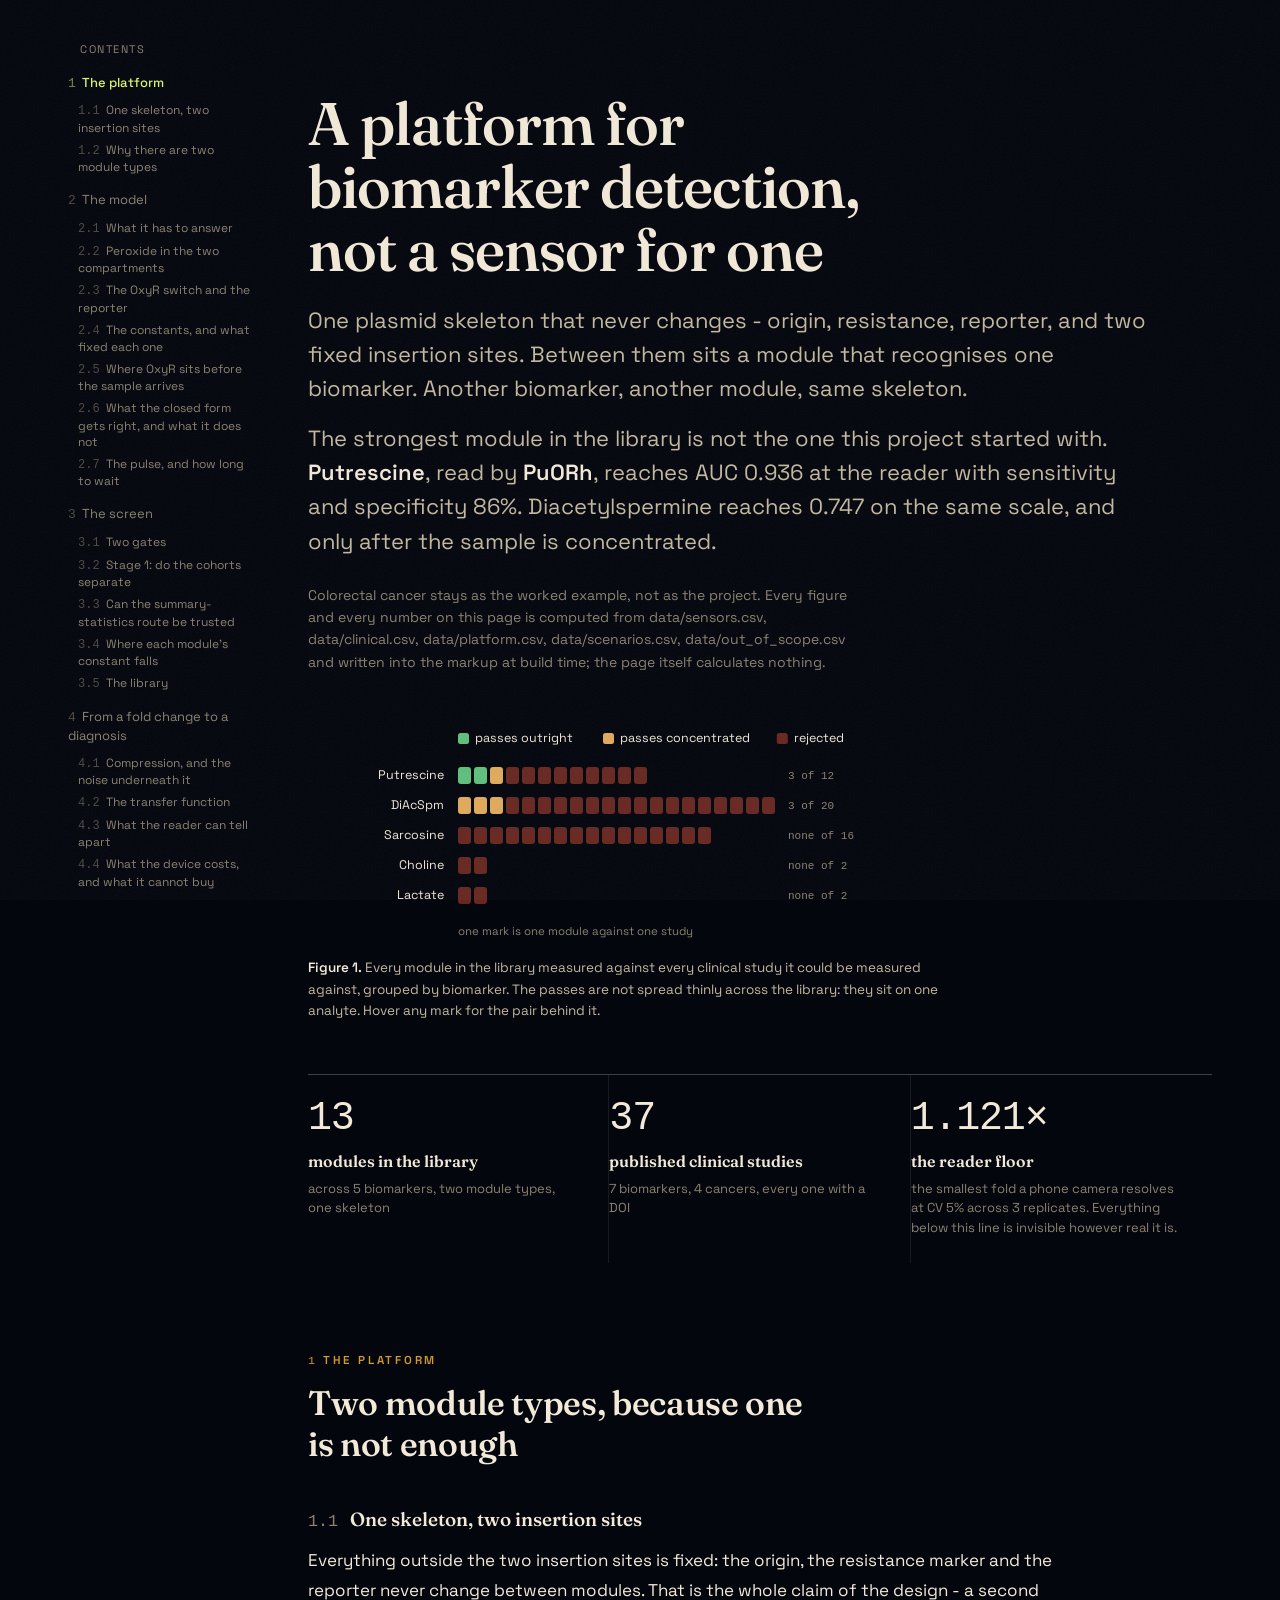
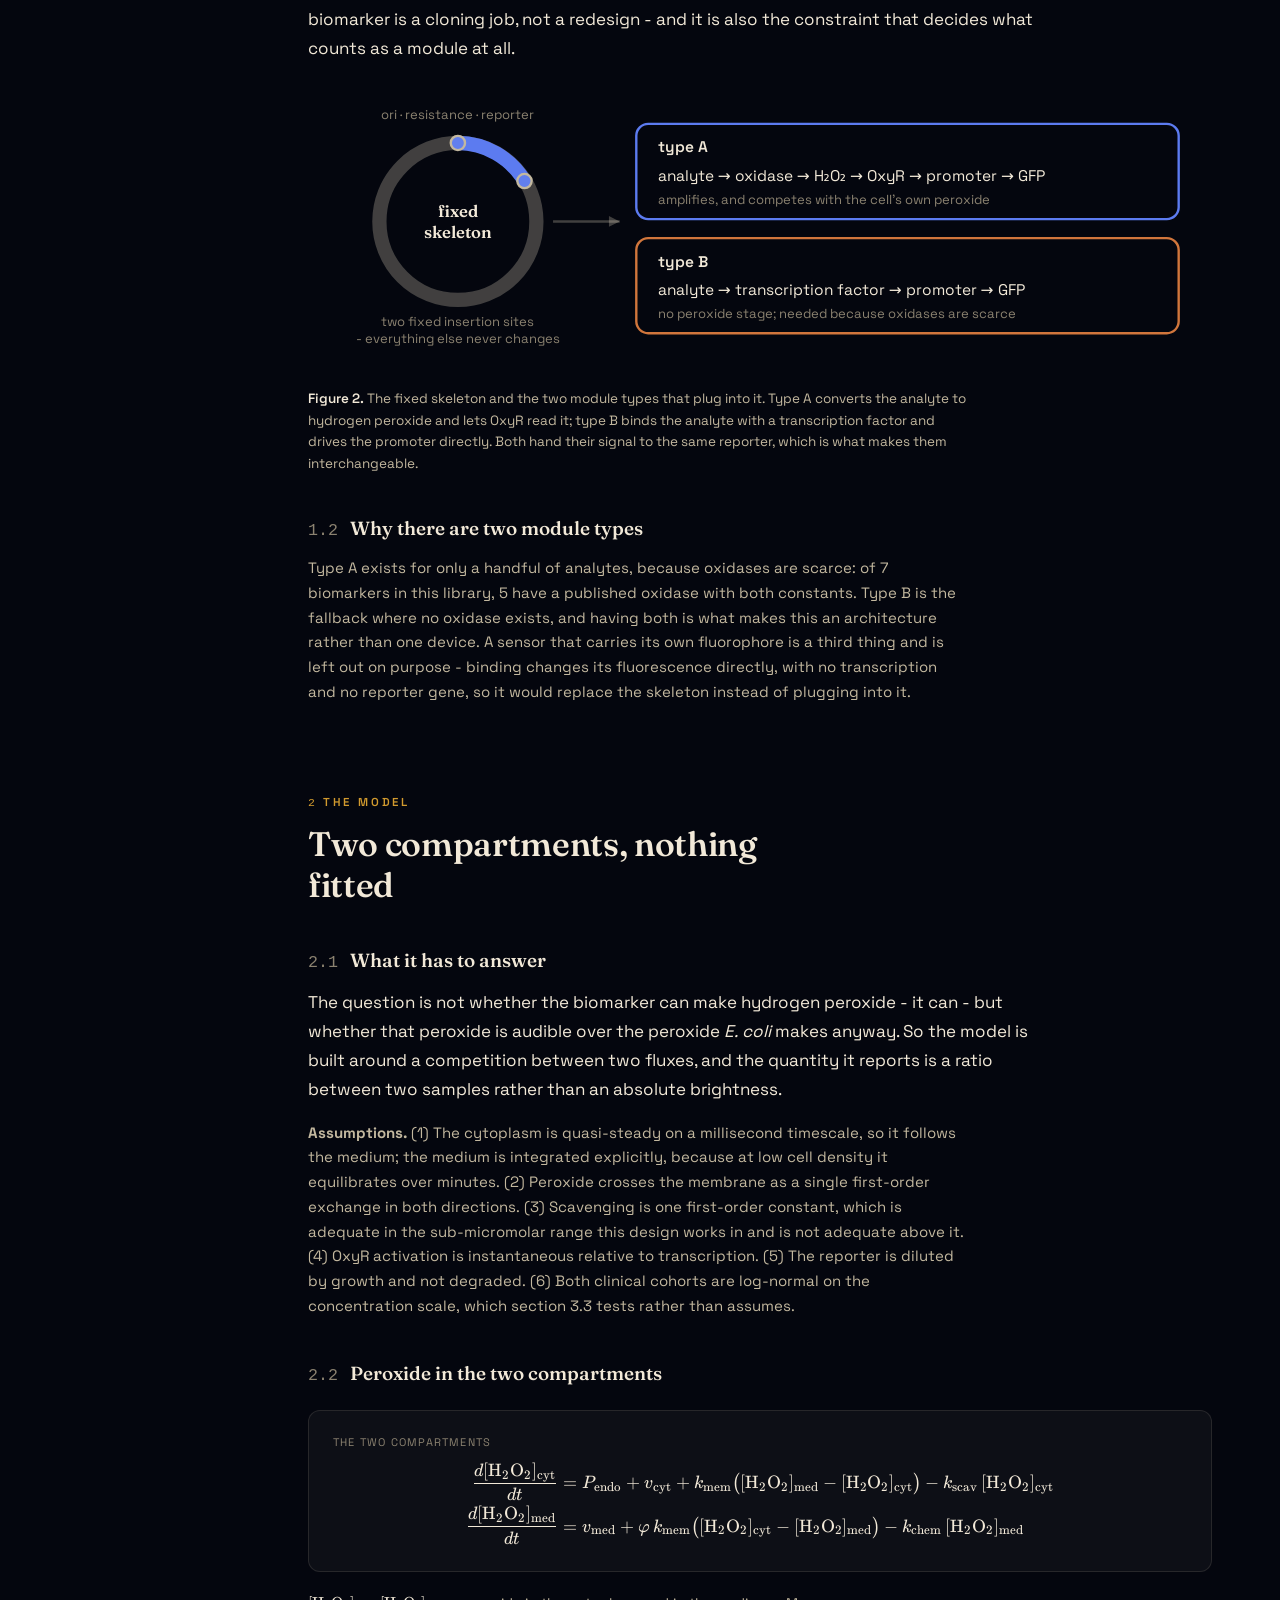
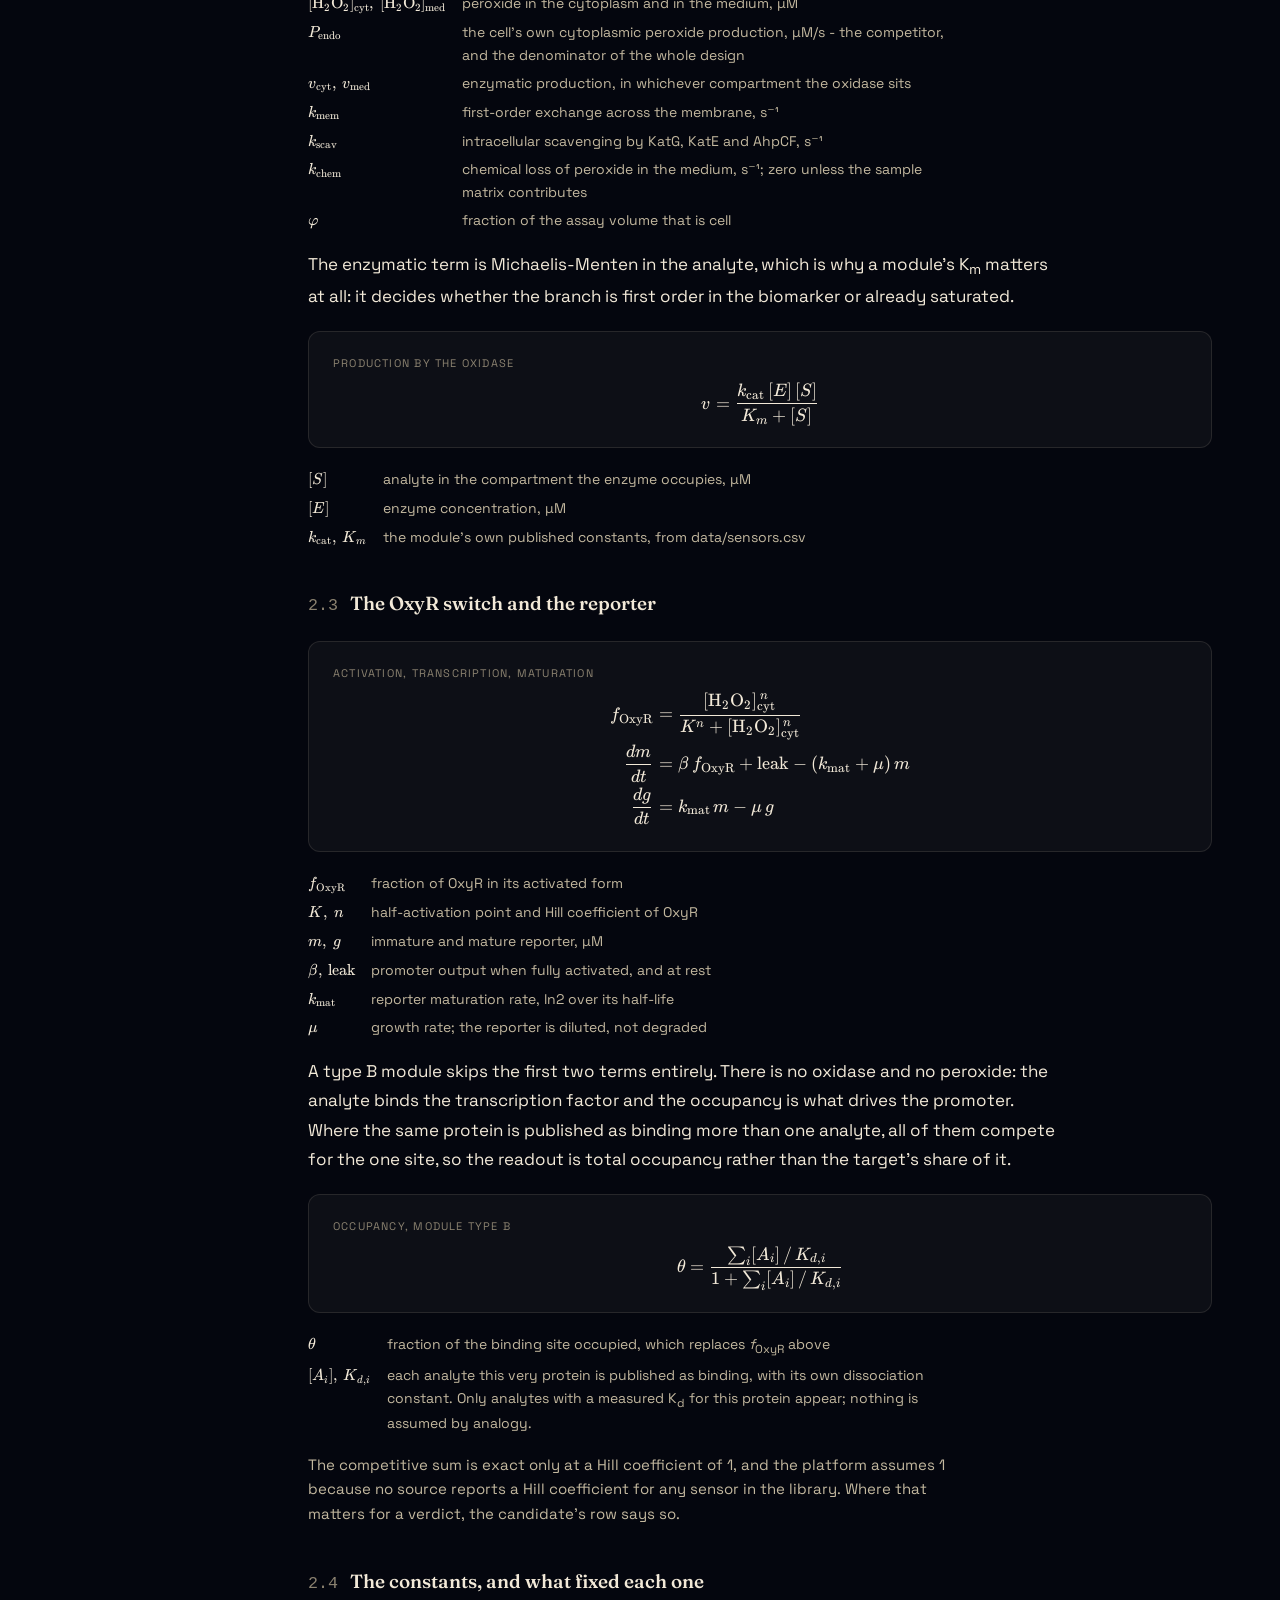
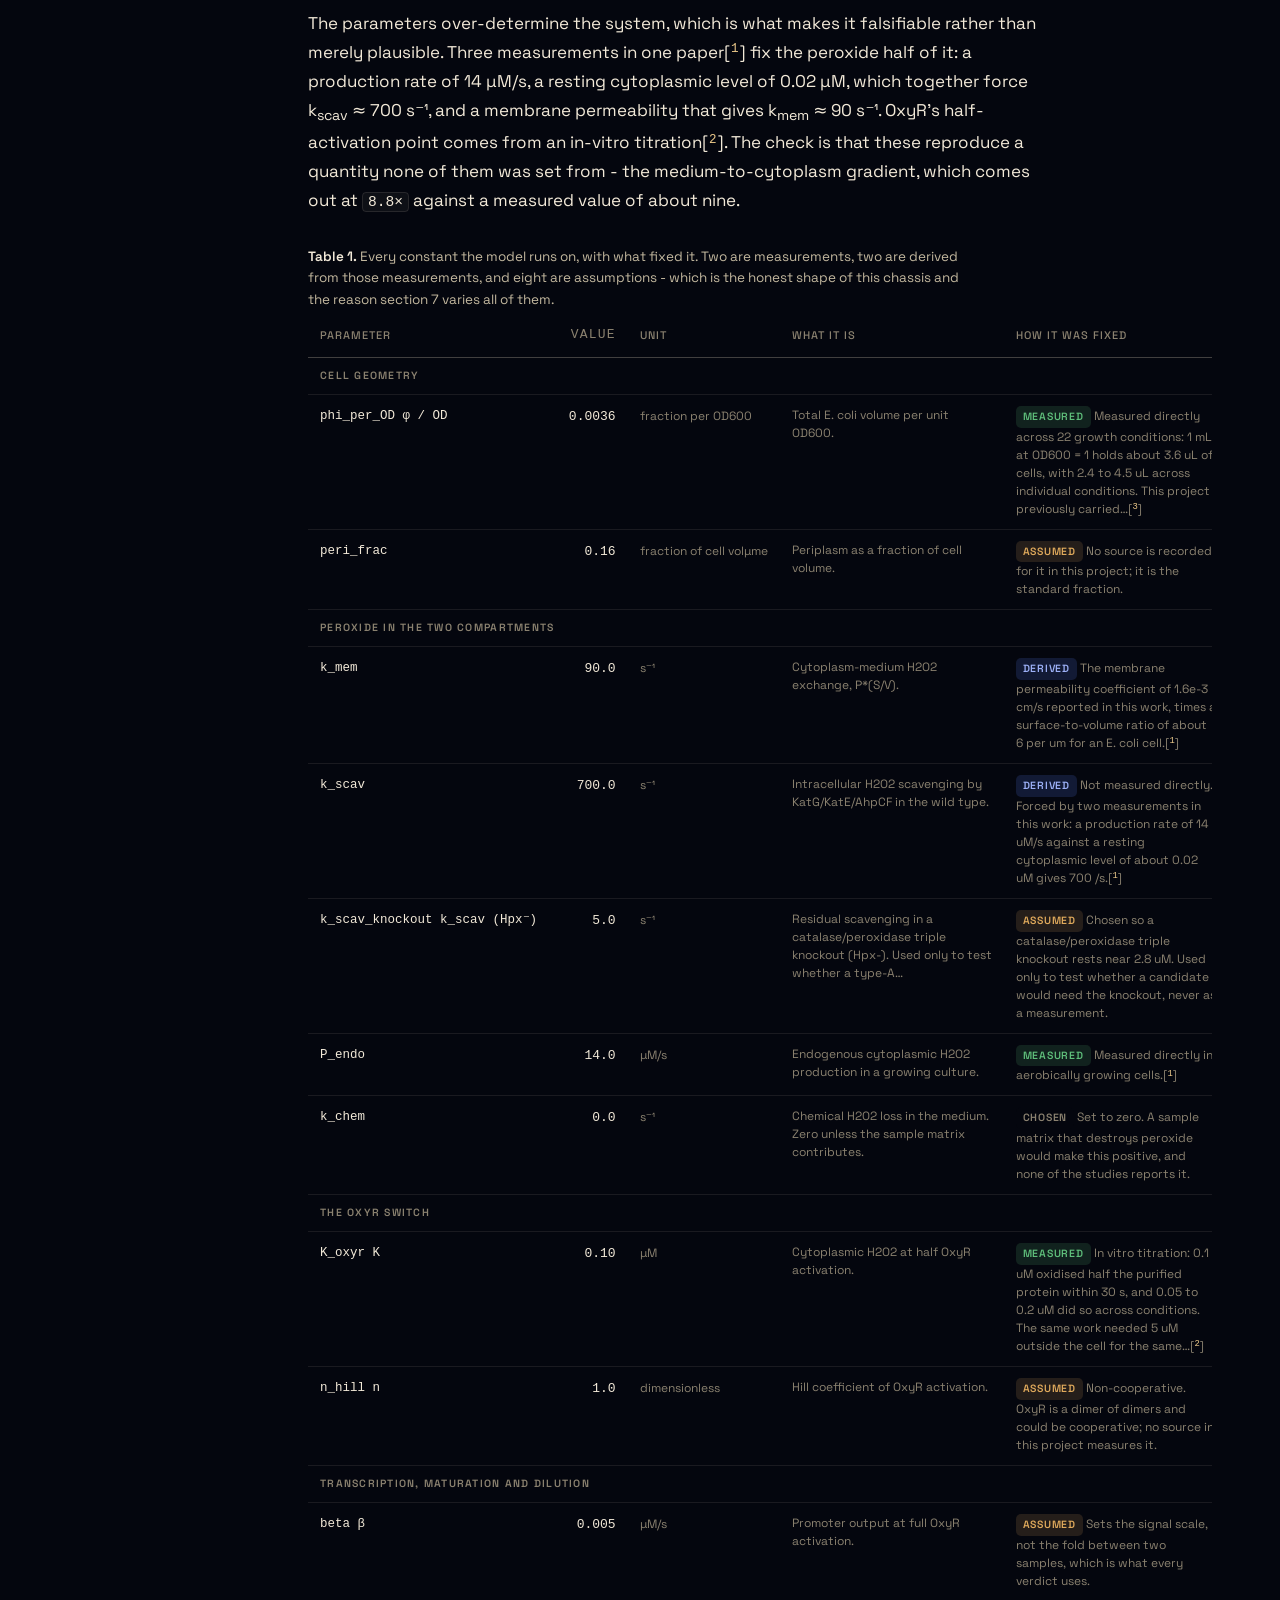
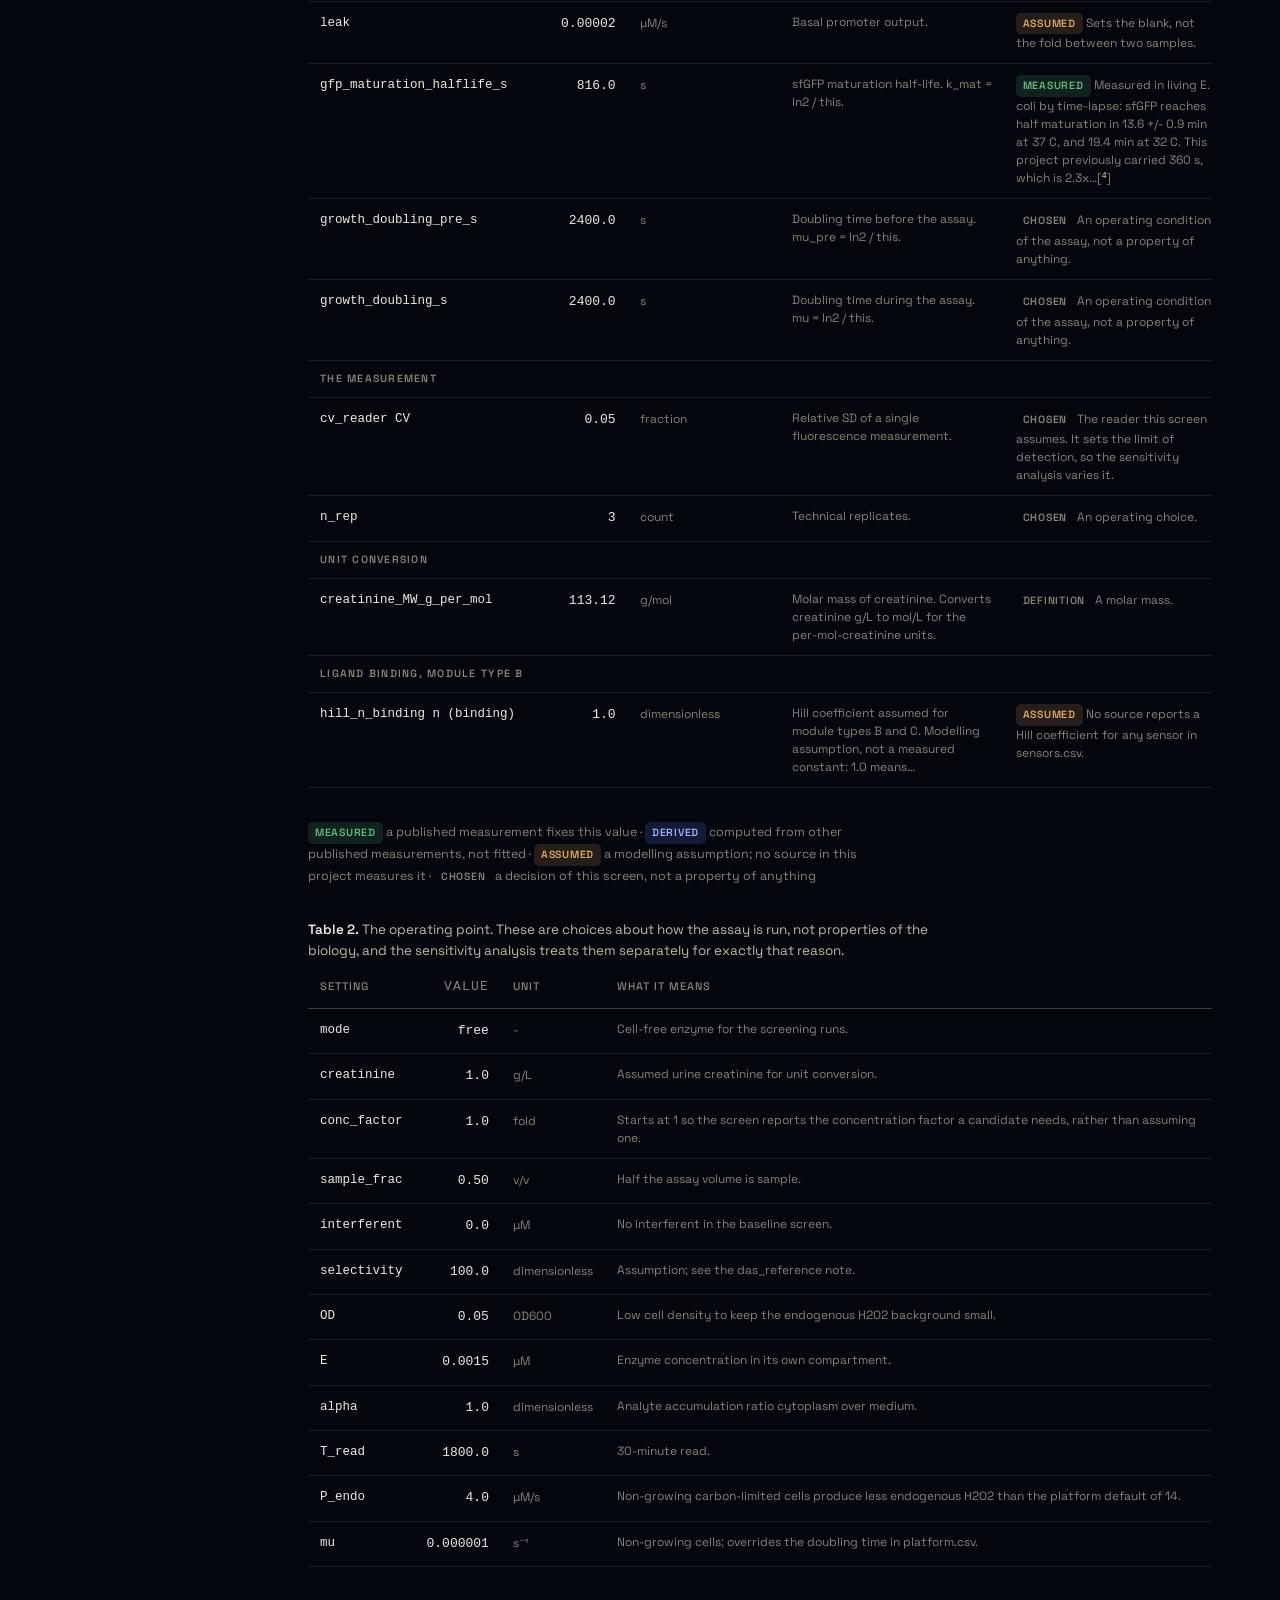
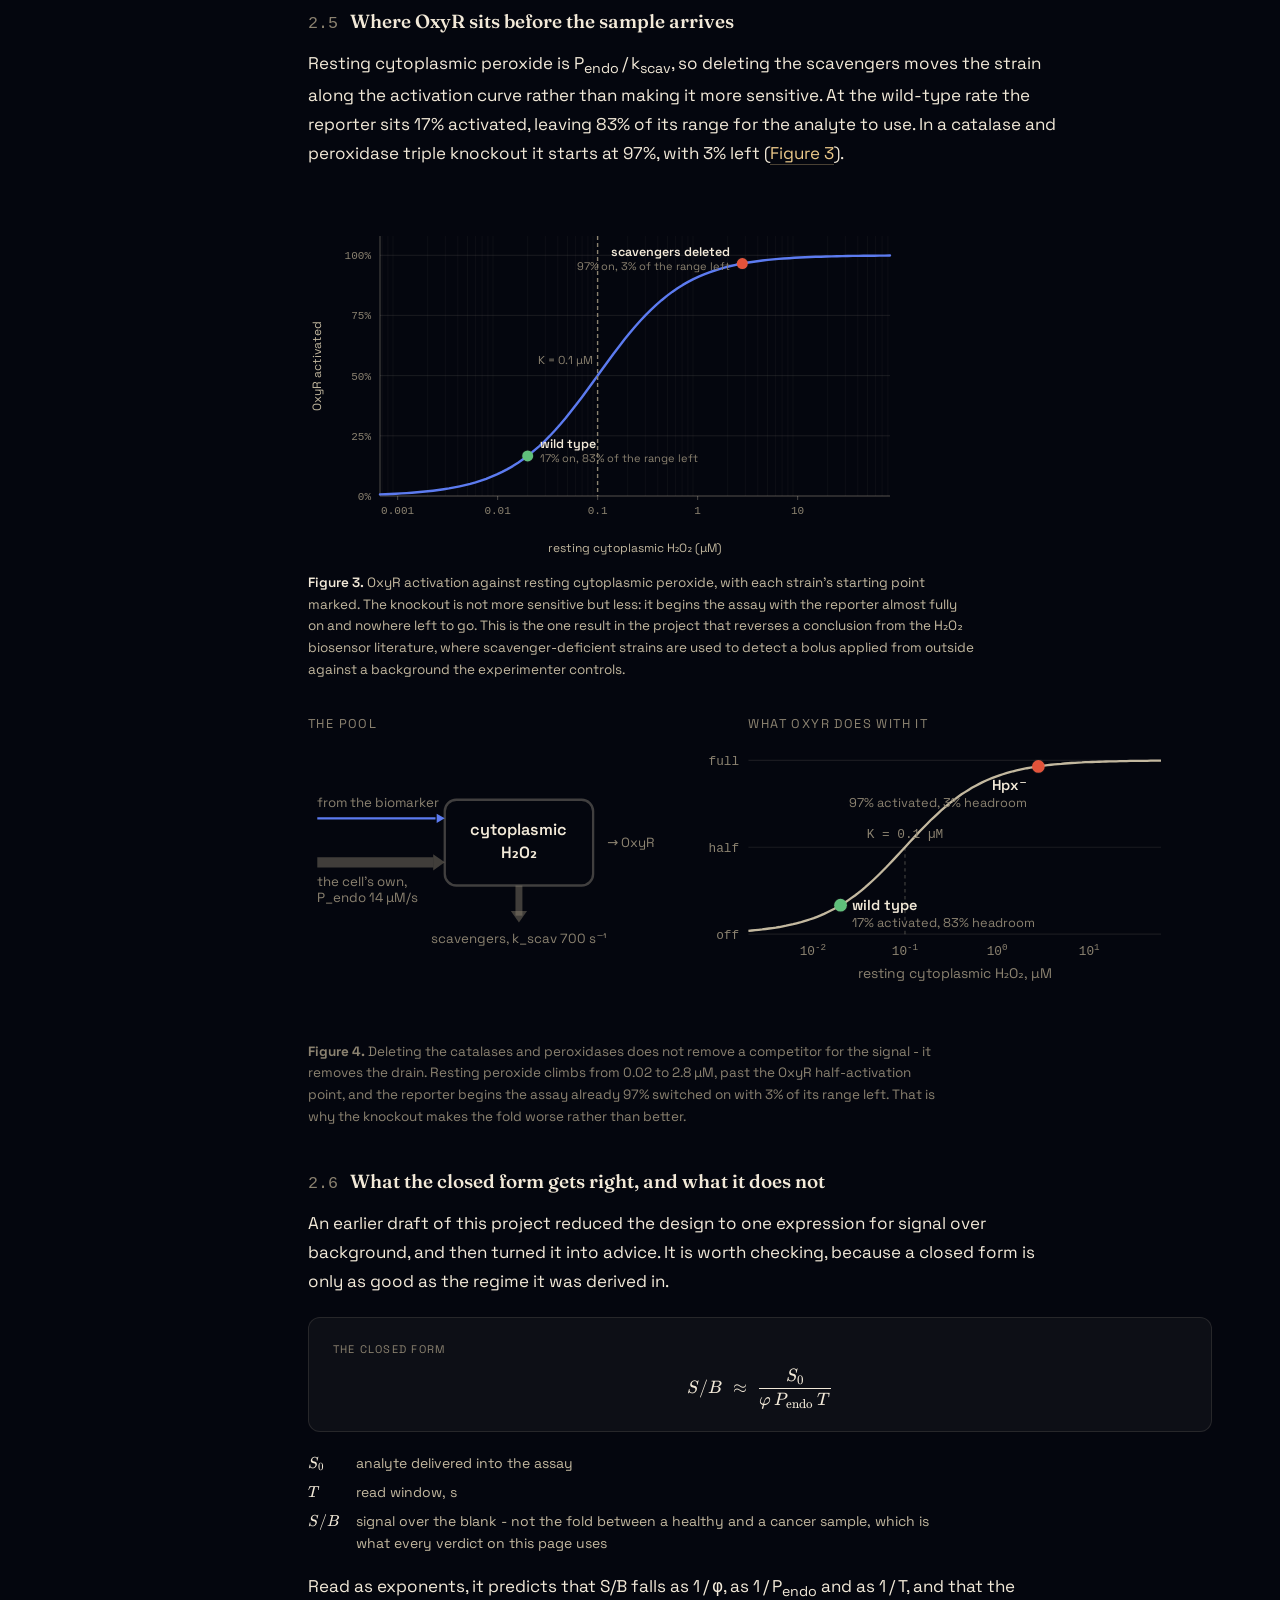
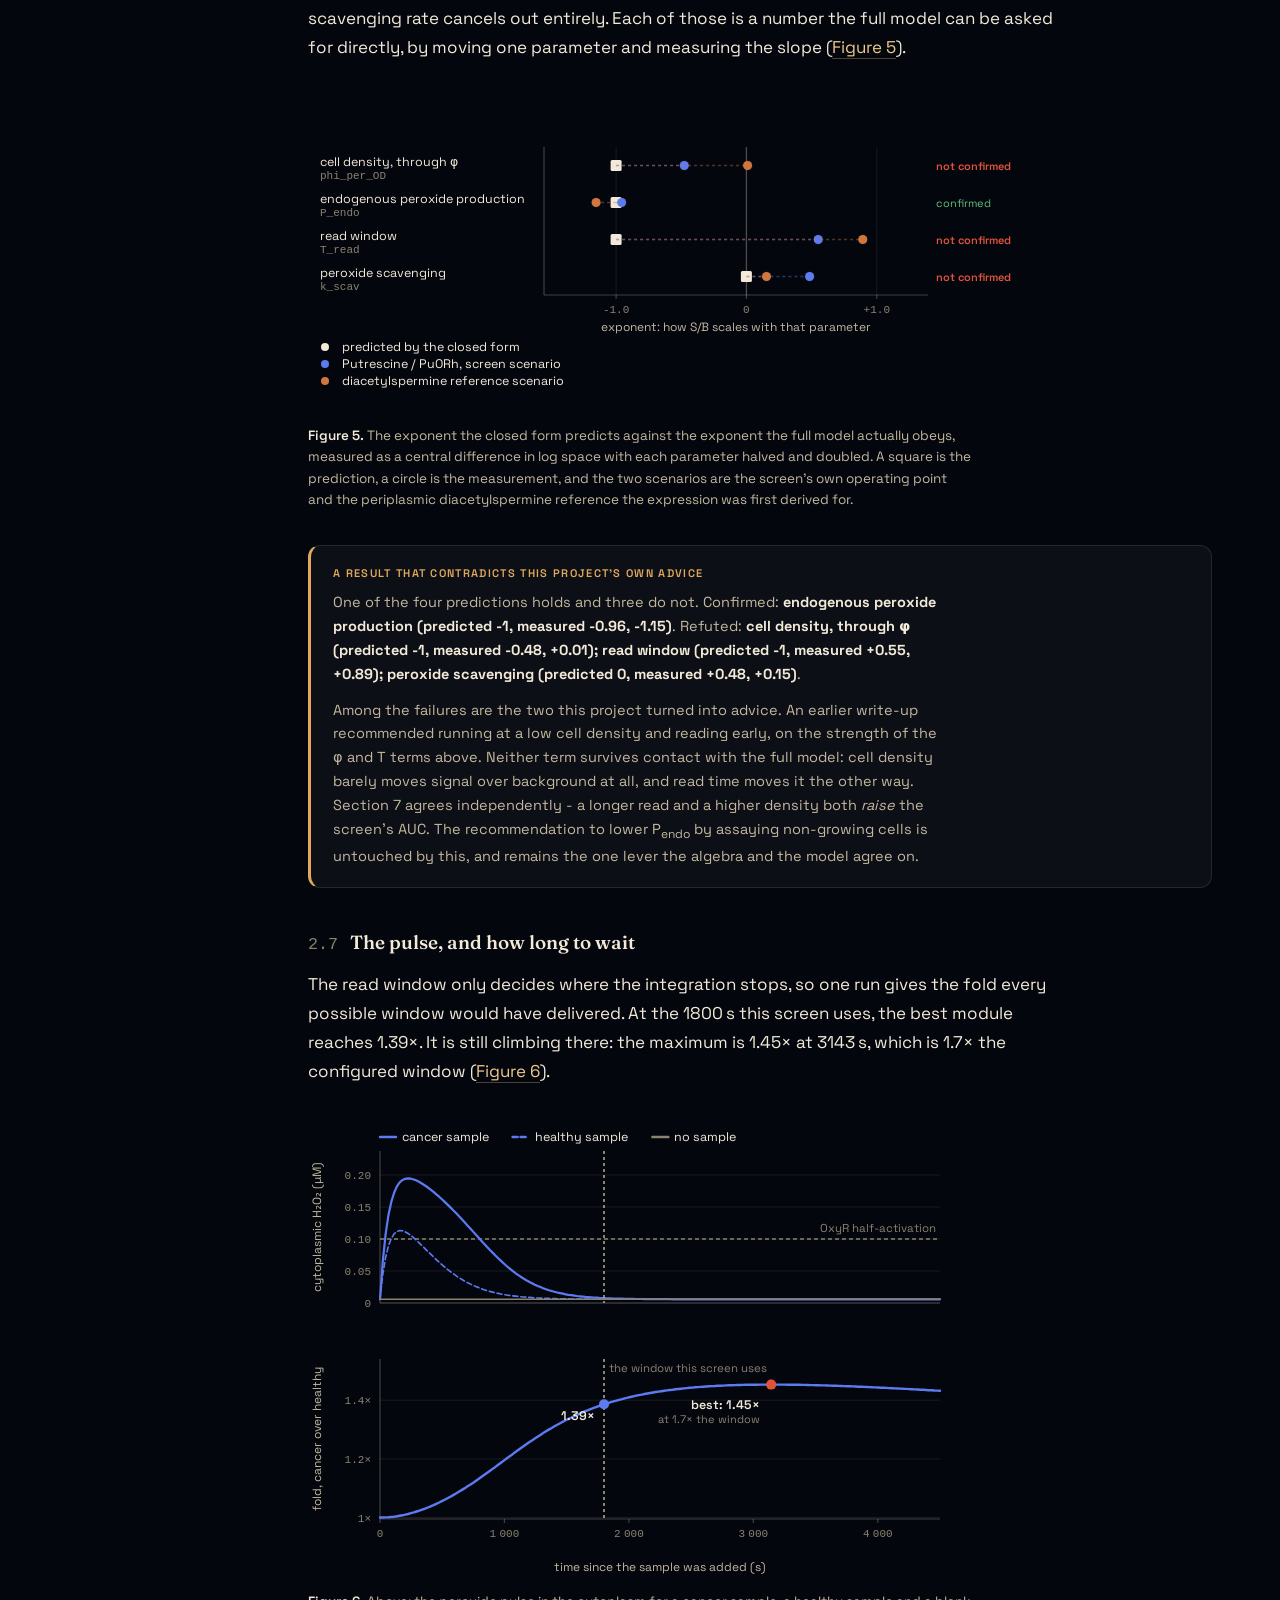
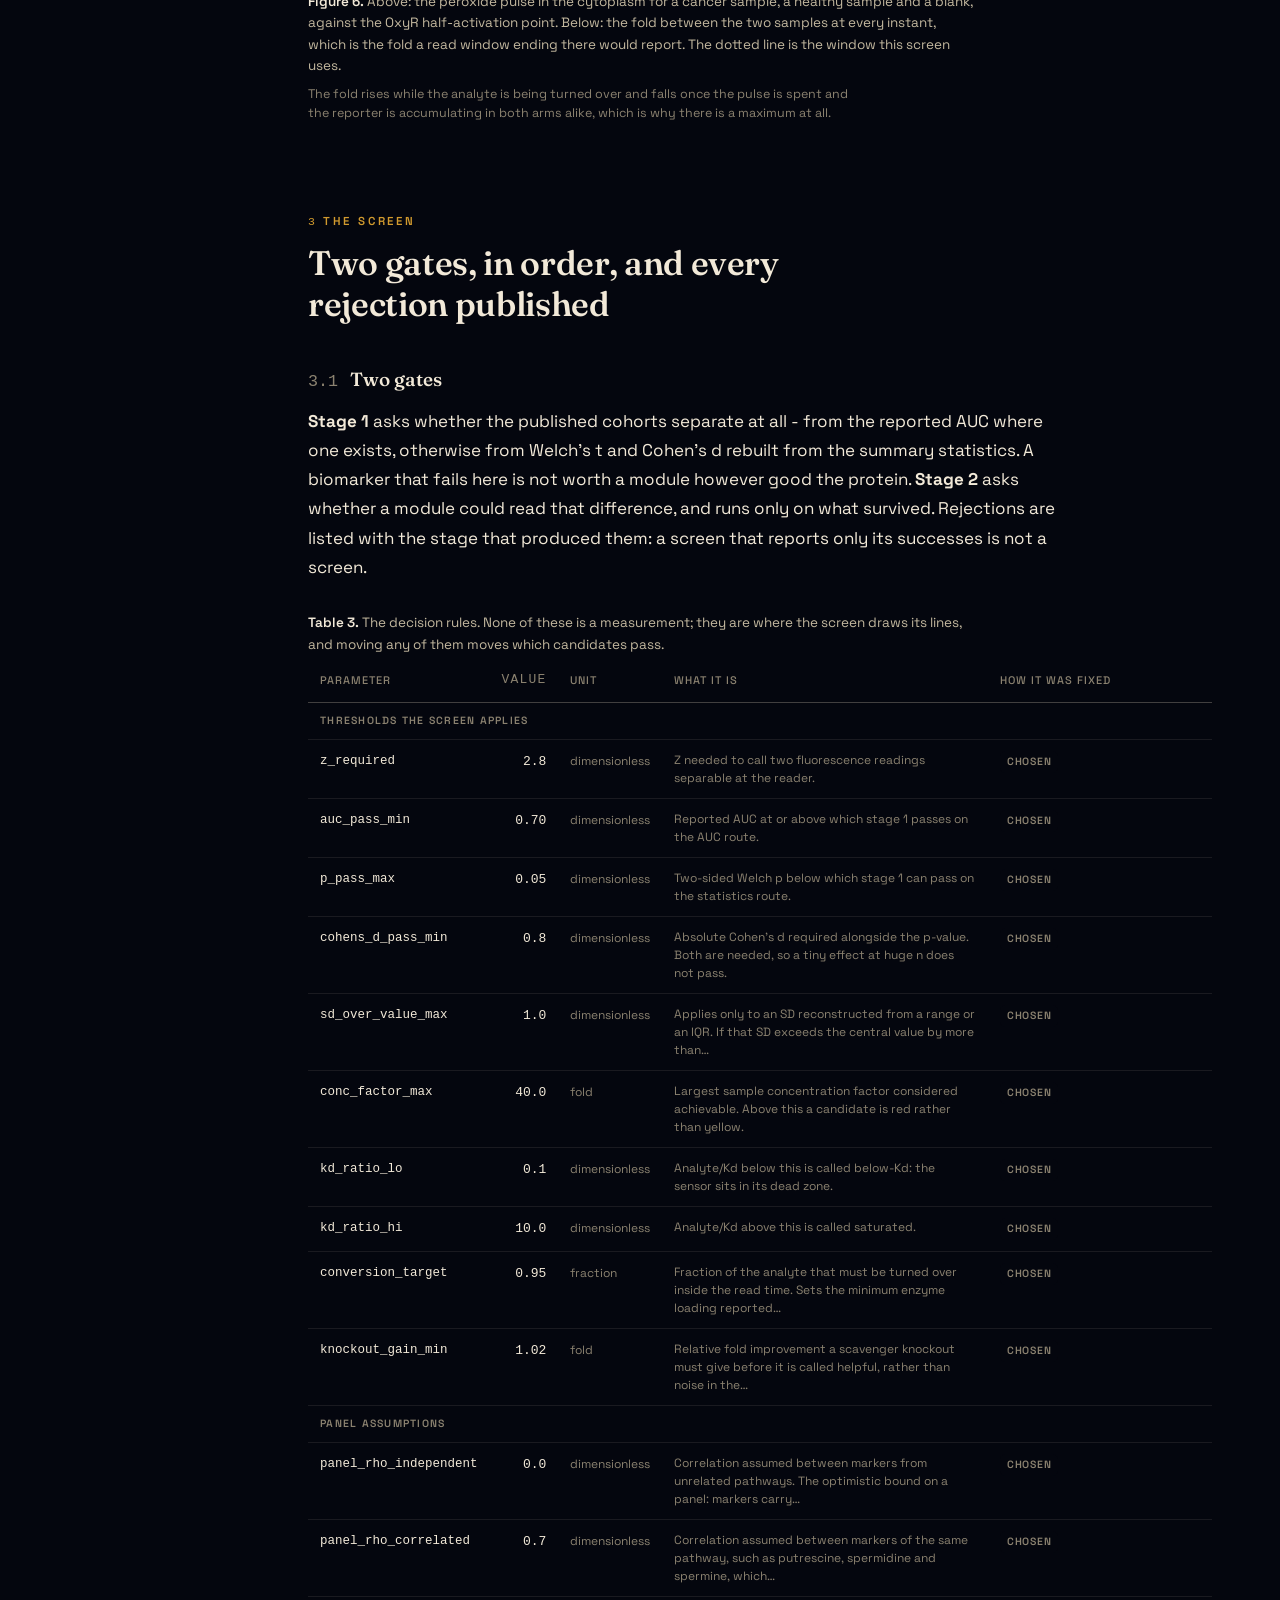
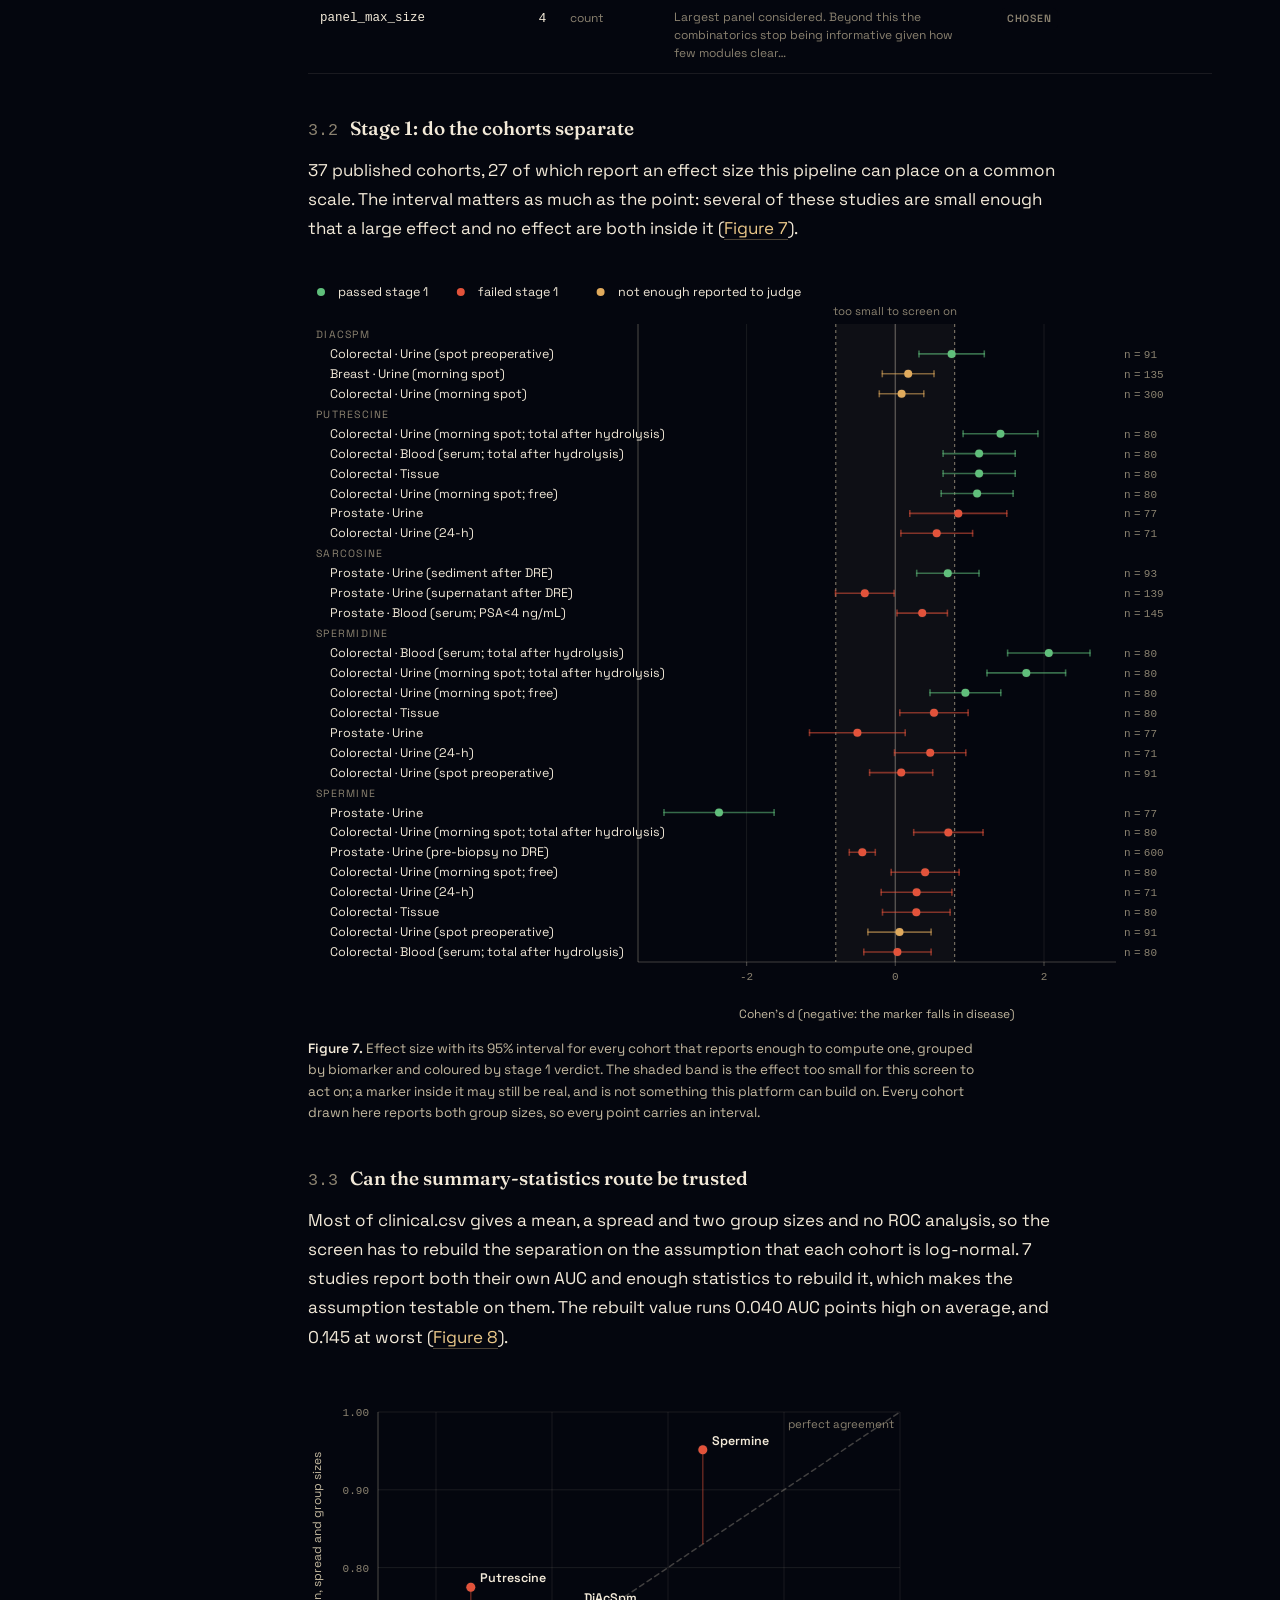
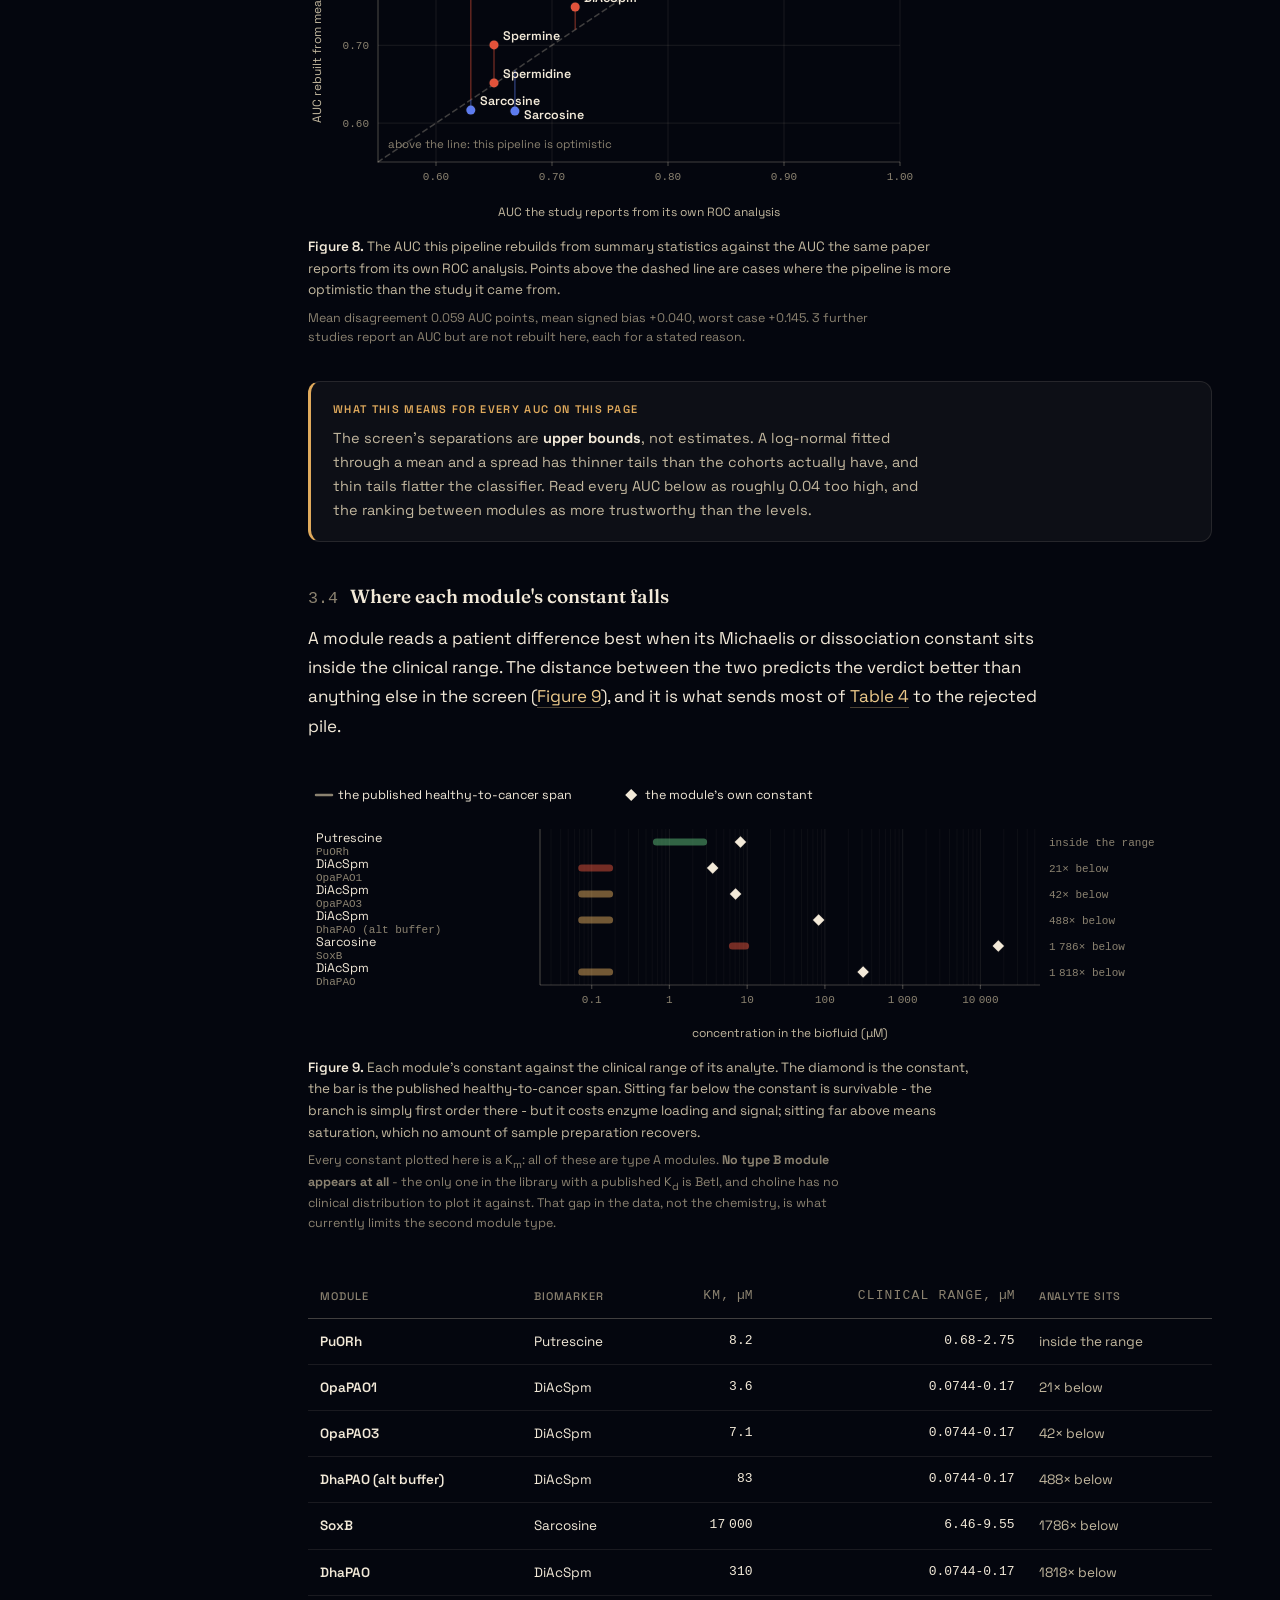
==== commit b0779fb6: "Set the maths in KaTeX, and dress the page in the wiki's design The equations were monospace HTML wi" ====
--- a/index.html
+++ b/index.html
@@ -7,65 +7,163 @@
 <meta name="description" content="A fixed plasmid skeleton, interchangeable recognition modules, and a model that decides which module is worth building. Screens a library of biomarkers against published clinical distributions and measured enzyme kinetics.">
 <meta name="color-scheme" content="light dark">
 <link rel="icon" href="data:image/svg+xml,<svg xmlns='http://www.w3.org/2000/svg' viewBox='0 0 100 100'><text y='.9em' font-size='90'>&#129516;</text></svg>">
-<link rel="preconnect" href="https://fonts.googleapis.com">
-<link rel="preconnect" href="https://fonts.gstatic.com" crossorigin>
-<link rel="stylesheet" href="https://fonts.googleapis.com/css2?family=IBM+Plex+Mono:wght@400;500&family=IBM+Plex+Sans:wght@400;500;600&family=IBM+Plex+Serif:wght@500;600&display=swap">
+<link rel="preload" href="assets/fonts/SpaceGrotesk-var.woff2" as="font" type="font/woff2" crossorigin>
+<link rel="preload" href="assets/fonts/Fraunces-var.woff2" as="font" type="font/woff2" crossorigin>
+<link rel="stylesheet" href="assets/katex/katex.css">
 <style>:root{
-  --sans: "IBM Plex Sans", system-ui, -apple-system, "Segoe UI", sans-serif;
-  --serif: "IBM Plex Serif", Georgia, "Times New Roman", serif;
-  --mono: "IBM Plex Mono", ui-monospace, "SF Mono", Menlo, monospace;
-  --surface-1: #fcfcfb;
-  --plane: #f9f9f7;
-  --ink-1: #0b0b0b;
-  --ink-2: #52514e;
-  --ink-3: #898781;
-  --grid: #e1e0d9;
-  --axis: #c3c2b7;
-  --ring: rgba(11,11,11,.10);
-  --series-a: #2a78d6;
-  --series-b: #eb6834;
-  --series-c: #1a9e76;
-  --good: #0ca30c;
-  --warning: #fab219;
-  --critical: #d03b3b;
+  /* Lifted from the team wiki's own tokens (nu-kazakhstan/src/containers/App),
+     so the two sites are the same object seen twice. The wiki is dark only and
+     so is this: a light variant would be a third design, not a courtesy. Print
+     is the light path, and page_css has the rules for it. */
+  --sans: "Space Grotesk", "Segoe UI", system-ui, -apple-system, sans-serif;
+  --serif: "Fraunces", Georgia, "Times New Roman", serif;
+  --mono: ui-monospace, "Cascadia Mono", "SF Mono", Menlo, Consolas, monospace;
+
+  --dusk-950: #04060e;
+  --dusk-900: #060912;
+  --dusk-800: #0d1730;
+  --dusk-700: #17274d;
+  --sand-100: #f6e3ba;
+  --sand-200: #ecc98a;
+  --sand-300: #e0aa5c;
+  --rust-500: #d19a2e;
+  --firefly: #d9f76b;
+
+  --plane: #04060e;
+  --surface-1: rgba(244,233,214,.04);
+  --surface-2: rgba(244,233,214,.07);
+  --ink-1: #f2e9d8;
+  --ink-2: #c3b89f;
+  --ink-3: #8b8270;
+  --grid: rgba(240,228,205,.09);
+  --axis: rgba(240,228,205,.26);
+  --ring: rgba(240,228,205,.11);
+  --ring-strong: rgba(240,228,205,.22);
+
+  /* Data series. Not the wiki's accent colours as such: firefly glow sits at
+     L 0.93, far above the band a mark can live in against this background, and
+     it stays what it is on the wiki - a highlight. These three were checked
+     with the dataviz validator against #04060e, all pairs, and pass the
+     lightness band, the chroma floor, CVD separation and contrast. */
+  --series-a: #5c7bf0;
+  --series-b: #d1763c;
+  --series-c: #2ba497;
+
+  --good: #5fbf7b;
+  --warning: #e0aa5c;
+  --critical: #e2523a;
 }
 @media (prefers-color-scheme:dark){:root:not([data-theme="light"]){
-  --surface-1: #1a1a19;
-  --plane: #0d0d0d;
-  --ink-1: #ffffff;
-  --ink-2: #c3c2b7;
-  --ink-3: #898781;
-  --grid: #2c2c2a;
-  --axis: #383835;
-  --ring: rgba(255,255,255,.10);
-  --series-a: #3987e5;
-  --series-b: #d95926;
-  --series-c: #21a97f;
-  --good: #0ca30c;
-  --warning: #fab219;
-  --critical: #d03b3b;
+  /* Lifted from the team wiki's own tokens (nu-kazakhstan/src/containers/App),
+     so the two sites are the same object seen twice. The wiki is dark only and
+     so is this: a light variant would be a third design, not a courtesy. Print
+     is the light path, and page_css has the rules for it. */
+  --sans: "Space Grotesk", "Segoe UI", system-ui, -apple-system, sans-serif;
+  --serif: "Fraunces", Georgia, "Times New Roman", serif;
+  --mono: ui-monospace, "Cascadia Mono", "SF Mono", Menlo, Consolas, monospace;
+
+  --dusk-950: #04060e;
+  --dusk-900: #060912;
+  --dusk-800: #0d1730;
+  --dusk-700: #17274d;
+  --sand-100: #f6e3ba;
+  --sand-200: #ecc98a;
+  --sand-300: #e0aa5c;
+  --rust-500: #d19a2e;
+  --firefly: #d9f76b;
+
+  --plane: #04060e;
+  --surface-1: rgba(244,233,214,.04);
+  --surface-2: rgba(244,233,214,.07);
+  --ink-1: #f2e9d8;
+  --ink-2: #c3b89f;
+  --ink-3: #8b8270;
+  --grid: rgba(240,228,205,.09);
+  --axis: rgba(240,228,205,.26);
+  --ring: rgba(240,228,205,.11);
+  --ring-strong: rgba(240,228,205,.22);
+
+  /* Data series. Not the wiki's accent colours as such: firefly glow sits at
+     L 0.93, far above the band a mark can live in against this background, and
+     it stays what it is on the wiki - a highlight. These three were checked
+     with the dataviz validator against #04060e, all pairs, and pass the
+     lightness band, the chroma floor, CVD separation and contrast. */
+  --series-a: #5c7bf0;
+  --series-b: #d1763c;
+  --series-c: #2ba497;
+
+  --good: #5fbf7b;
+  --warning: #e0aa5c;
+  --critical: #e2523a;
 }}
 :root[data-theme="dark"]{
-  --surface-1: #1a1a19;
-  --plane: #0d0d0d;
-  --ink-1: #ffffff;
-  --ink-2: #c3c2b7;
-  --ink-3: #898781;
-  --grid: #2c2c2a;
-  --axis: #383835;
-  --ring: rgba(255,255,255,.10);
-  --series-a: #3987e5;
-  --series-b: #d95926;
-  --series-c: #21a97f;
-  --good: #0ca30c;
-  --warning: #fab219;
-  --critical: #d03b3b;
+  /* Lifted from the team wiki's own tokens (nu-kazakhstan/src/containers/App),
+     so the two sites are the same object seen twice. The wiki is dark only and
+     so is this: a light variant would be a third design, not a courtesy. Print
+     is the light path, and page_css has the rules for it. */
+  --sans: "Space Grotesk", "Segoe UI", system-ui, -apple-system, sans-serif;
+  --serif: "Fraunces", Georgia, "Times New Roman", serif;
+  --mono: ui-monospace, "Cascadia Mono", "SF Mono", Menlo, Consolas, monospace;
+
+  --dusk-950: #04060e;
+  --dusk-900: #060912;
+  --dusk-800: #0d1730;
+  --dusk-700: #17274d;
+  --sand-100: #f6e3ba;
+  --sand-200: #ecc98a;
+  --sand-300: #e0aa5c;
+  --rust-500: #d19a2e;
+  --firefly: #d9f76b;
+
+  --plane: #04060e;
+  --surface-1: rgba(244,233,214,.04);
+  --surface-2: rgba(244,233,214,.07);
+  --ink-1: #f2e9d8;
+  --ink-2: #c3b89f;
+  --ink-3: #8b8270;
+  --grid: rgba(240,228,205,.09);
+  --axis: rgba(240,228,205,.26);
+  --ring: rgba(240,228,205,.11);
+  --ring-strong: rgba(240,228,205,.22);
+
+  /* Data series. Not the wiki's accent colours as such: firefly glow sits at
+     L 0.93, far above the band a mark can live in against this background, and
+     it stays what it is on the wiki - a highlight. These three were checked
+     with the dataviz validator against #04060e, all pairs, and pass the
+     lightness band, the chroma floor, CVD separation and contrast. */
+  --series-a: #5c7bf0;
+  --series-b: #d1763c;
+  --series-c: #2ba497;
+
+  --good: #5fbf7b;
+  --warning: #e0aa5c;
+  --critical: #e2523a;
 }
 
+@font-face{font-family:"Fraunces";src:url("assets/fonts/Fraunces-var.woff2")
+  format("woff2");font-weight:100 900;font-style:normal;font-display:swap}
+@font-face{font-family:"Fraunces";
+  src:url("assets/fonts/Fraunces-Italic-var.woff2") format("woff2");
+  font-weight:100 900;font-style:italic;font-display:swap}
+@font-face{font-family:"Space Grotesk";
+  src:url("assets/fonts/SpaceGrotesk-var.woff2") format("woff2");
+  font-weight:300 700;font-style:normal;font-display:swap}
+
 *{box-sizing:border-box}
-html{color-scheme:light dark;scroll-behavior:smooth}
-body{margin:0;background:var(--plane);color:var(--ink-1);
-     font:17px/1.7 var(--sans);-webkit-text-size-adjust:100%}
+html{color-scheme:dark;scroll-behavior:smooth;background:var(--dusk-950)}
+body{margin:0;background:var(--dusk-950);color:var(--ink-1);
+     font:17px/1.72 var(--sans);-webkit-text-size-adjust:100%;
+     -webkit-font-smoothing:antialiased;text-rendering:optimizeLegibility}
+
+/* faint film grain over everything - the wiki's, and for the same reason:
+   a page this dark bands without it */
+body::after{content:"";position:fixed;inset:0;z-index:3000;pointer-events:none;
+  opacity:.05;background-image:url("data:image/svg+xml,%3Csvg xmlns='http://www.w3.org/2000/svg' width='140' height='140'%3E%3Cfilter id='n'%3E%3CfeTurbulence type='fractalNoise' baseFrequency='0.9' numOctaves='2' stitchTiles='stitch'/%3E%3C/filter%3E%3Crect width='100%25' height='100%25' filter='url(%23n)'/%3E%3C/svg%3E")}
+::selection{background:rgba(217,247,107,.85);color:var(--dusk-950)}
+:focus-visible{outline:2px solid var(--firefly);outline-offset:3px;
+  border-radius:2px}
+a{color:var(--sand-200);text-underline-offset:3px;transition:color .15s ease}
+a:hover{color:var(--firefly)}
 .shell{max-width:1200px;margin:0 auto;padding:0 28px 120px;
        display:grid;grid-template-columns:184px minmax(0,1fr);gap:0 56px}
 
@@ -76,25 +174,27 @@
         color:var(--ink-3);text-decoration:none;font-size:13px;line-height:1.35;
         border-left:2px solid transparent;transition:color .15s,border-color .15s}
 .rail a:hover{color:var(--ink-1)}
-.rail a.on{color:var(--ink-1);border-left-color:var(--series-a);font-weight:500}
+.rail a.on{color:var(--firefly);border-left-color:var(--firefly);
+           font-weight:500}
 .railhead{font-size:11px;letter-spacing:.14em;text-transform:uppercase;
           color:var(--ink-3);padding-left:12px;margin:0 0 10px}
 .col{grid-column:2;min-width:0}
 .prose{max-width:68ch}
 
 header{padding:92px 0 8px}
-h1{font-family:var(--serif);font-weight:600;font-size:clamp(38px,5.6vw,60px);
-   line-height:1.04;margin:0 0 22px;letter-spacing:-.022em;max-width:17ch}
+h1{font-family:var(--serif);font-weight:560;font-size:clamp(38px,5.6vw,60px);
+   line-height:1.05;margin:0 0 22px;letter-spacing:-.015em;max-width:17ch}
 .lede{font-size:clamp(19px,2.1vw,22px);line-height:1.55;color:var(--ink-2);
       margin:0 0 16px;max-width:60ch}
 .lede b{color:var(--ink-1);font-weight:600}
 .sub{color:var(--ink-3);font-size:14px;line-height:1.6;margin:26px 0 0;max-width:62ch}
 section{margin:88px 0 0;scroll-margin-top:28px}
-h2{font-size:11.5px;letter-spacing:.14em;text-transform:uppercase;
-   color:var(--ink-3);margin:0 0 10px;font-weight:500}
-.h2sub{font-family:var(--serif);font-weight:600;font-size:clamp(25px,3.1vw,34px);
-       line-height:1.18;margin:0 0 20px;letter-spacing:-.015em;max-width:22ch}
-h3{font-family:var(--serif);font-weight:600;font-size:18px;margin:38px 0 10px}
+h2{font-size:11.5px;letter-spacing:.24em;text-transform:uppercase;
+   color:var(--rust-500);margin:0 0 12px;font-weight:600}
+.h2sub{font-family:var(--serif);font-weight:560;font-size:clamp(25px,3.1vw,34px);
+       line-height:1.2;margin:0 0 20px;letter-spacing:-.01em;max-width:22ch}
+.h2sub em,.h2sub .accent{font-style:italic;color:var(--firefly)}
+h3{font-family:var(--serif);font-weight:560;font-size:19px;margin:38px 0 10px}
 /* Prose keeps a readable measure; figures, tables and cards do not inherit it
    and run the full column. Without this the body text ran about 990px at 17px,
    which is roughly 110 characters a line - far past where the eye loses the
@@ -105,8 +205,8 @@
 .empty{color:var(--ink-3);font-style:italic}
 code{font-family:var(--mono);font-size:.86em;background:var(--surface-1);
      border:1px solid var(--ring);border-radius:4px;padding:1px 5px}
-.card{background:var(--surface-1);border:1px solid var(--ring);border-radius:16px;
-      padding:26px 28px;margin:26px 0}
+.card{background:var(--surface-1);border:1px solid var(--ring);
+      border-radius:16px;padding:26px 28px;margin:26px 0}
 .figure{margin:30px 0}
 
 /* hero: one mark per candidate pair */
@@ -213,7 +313,7 @@
       font-size:12px;font-weight:500}
 .chip .dot{font-size:13px;line-height:1}
 .chip.green{color:var(--good)}
-.chip.yellow{color:#8a6100}
+.chip.yellow{color:var(--warning)}
 .chip.red{color:var(--critical)}
 .tt{display:inline-grid;place-items:center;width:21px;height:21px;border-radius:7px;
     font-size:11.5px;font-weight:600;color:#fff;font-family:var(--sans)}
@@ -239,19 +339,19 @@
 ul.gap li{margin:9px 0}
 ol.refs{padding-left:26px;font-size:14px;color:var(--ink-2)}
 ol.refs li{margin:12px 0;padding-left:4px}
-ol.refs a{color:var(--series-a);text-decoration:none;font-family:var(--mono);
+ol.refs a{color:var(--sand-200);text-decoration:none;font-family:var(--mono);
           font-size:13px;word-break:break-word}
 ol.refs a:hover{text-decoration:underline}
 .use{display:block;color:var(--ink-3);font-size:12.5px;margin-top:3px;line-height:1.5}
 footer{margin:96px 0 0;padding-top:26px;border-top:1px solid var(--grid);
        color:var(--ink-3);font-size:13px;line-height:1.65;max-width:66ch}
-footer a{color:var(--series-a)}
+footer a{color:var(--sand-200)}
 
 /* ---------------------------------------------------------------- numbering
    One figure sequence across the whole document, and numbered sections. That
    is what makes a long page citable: "Figure 9" is a reference a reader can
    act on, "the chart above" is not. */
-.secno{font-family:var(--mono);color:var(--series-a);font-weight:500;
+.secno{font-family:var(--mono);color:var(--rust-500);font-weight:500;
        margin-right:.7em;letter-spacing:0}
 h3 .secno{color:var(--ink-3);font-size:.88em}
 .h3sub{color:var(--ink-2);font-size:14.5px;line-height:1.6;max-width:66ch;
@@ -308,28 +408,27 @@
    them, none is more than one line deep, and a third of a megabyte of
    dependency to set one fraction is not a trade worth making on a page that
    has to load over a conference wifi. */
-.eq{margin:20px 0;padding:18px 22px;background:var(--surface-1);
-    border:1px solid var(--ring);border-radius:12px;overflow-x:auto}
-.eq .l{display:block;font-family:var(--mono);font-size:14.5px;line-height:2.1;
-       color:var(--ink-1);white-space:nowrap}
-.eq .l+.l{margin-top:6px}
+.eq{margin:20px 0;padding:22px 24px;background:var(--surface-1);
+    border:1px solid var(--ring);border-radius:12px;overflow-x:auto;
+    overscroll-behavior-x:contain}
+.eq::-webkit-scrollbar{height:8px}
+.eq::-webkit-scrollbar-thumb{background:var(--axis);border-radius:4px}
+.eq .katex-display{margin:0}
+.eq .katex-display+.katex-display{margin-top:14px}
+.eq .katex{color:var(--ink-1);font-size:1.06em}
+/* KaTeX sets its own colour nowhere, so the rules it draws - fraction bars,
+   square-root overbars - inherit currentColor and come out right on the night
+   background without touching katex.css */
 dl.where+p,dl.where+.aside{margin-top:18px}
-.eq em{font-style:italic;font-family:var(--serif);font-size:1.05em}
-.eq sub,.eq sup{font-size:.72em}
-/* a fraction set in HTML: the column has to be centred on the baseline of the
-   line it sits in, and it must not inherit the generous line-height the
-   equation block uses, or the numerator and denominator drift apart */
-.frac{display:inline-flex;flex-direction:column;align-items:stretch;
-      justify-content:center;vertical-align:middle;line-height:1.3;
-      text-align:center;margin:0 .22em}
-.frac>span{padding:0 .45em;display:block}
-.frac .num{border-bottom:1px solid currentColor;padding-bottom:1px}
-.frac .den{padding-top:1px}
+/* KaTeX sizes a symbol relative to its context, and the context here is a
+   13px definition term, which left the symbols noticeably smaller than the
+   equation they came out of */
+dl.where dt .katex{font-size:15.5px;color:var(--ink-1)}
 dl.where{margin:14px 0 0;font-size:14px;color:var(--ink-2);line-height:1.6;
          display:grid;grid-template-columns:auto 1fr;gap:6px 16px;
          max-width:72ch;align-items:baseline}
-dl.where dt{font-family:var(--mono);font-size:13px;color:var(--ink-1);
-            white-space:nowrap}
+dl.where dt{font-size:13px;color:var(--ink-1);white-space:nowrap;
+            padding-top:1px}
 dl.where dd{margin:0}
 .eqlab{display:block;color:var(--ink-3);font-size:11px;letter-spacing:.11em;
        text-transform:uppercase;margin:0 0 10px;font-family:var(--sans)}
@@ -344,9 +443,9 @@
 .kind{display:inline-block;font-size:10.5px;letter-spacing:.07em;
       text-transform:uppercase;padding:3px 7px;border-radius:5px;
       font-weight:600;white-space:nowrap;font-family:var(--sans)}
-.kind.measured{background:rgba(12,163,12,.13);color:var(--good)}
-.kind.derived{background:rgba(42,120,214,.13);color:var(--series-a)}
-.kind.assumed{background:rgba(250,178,25,.17);color:#8a6100}
+.kind.measured{background:rgba(95,191,123,.15);color:var(--good)}
+.kind.derived{background:rgba(92,123,240,.17);color:#9db1f7}
+.kind.assumed{background:rgba(224,170,92,.15);color:var(--warning)}
 .kind.chosen,.kind.definition{background:var(--plane);color:var(--ink-3)}
 tr.grphead td{background:var(--plane);font-size:10.5px;letter-spacing:.12em;
               text-transform:uppercase;color:var(--ink-3);font-weight:600;
@@ -354,11 +453,12 @@
 
 /* ------------------------------------------------------------- citations */
 a.cite{font-family:var(--mono);font-size:.74em;vertical-align:.42em;
-       color:var(--series-a);text-decoration:none;padding:0 .08em;
+       color:var(--sand-200);text-decoration:none;padding:0 .08em;
        font-weight:500}
+a.cite:hover{color:var(--firefly)}
 a.cite:hover{text-decoration:underline}
 ol.refs li{scroll-margin-top:90px}
-ol.refs li:target{background:rgba(42,120,214,.08);border-radius:6px;
+ol.refs li:target{background:rgba(217,247,107,.08);border-radius:6px;
                   padding:6px 8px 6px 4px;margin-left:-8px}
 
 /* a finding that contradicts something this project previously asserted */
@@ -370,12 +470,13 @@
 .flag p+p{margin-top:12px}
 .flag b{color:var(--ink-1)}
 .flag .h{display:block;font-size:11px;letter-spacing:.12em;
-         text-transform:uppercase;color:#8a6100;margin:0 0 8px;font-weight:600}
+         text-transform:uppercase;color:var(--warning);margin:0 0 8px;
+         font-weight:600}
 
 /* a reference from the prose to a numbered figure or table */
-a.xref{color:var(--series-a);text-decoration:none;white-space:nowrap;
-       border-bottom:1px solid rgba(42,120,214,.3)}
-a.xref:hover{border-bottom-color:var(--series-a)}
+a.xref{color:var(--sand-200);text-decoration:none;white-space:nowrap;
+       border-bottom:1px solid rgba(236,201,138,.3)}
+a.xref:hover{color:var(--firefly);border-bottom-color:var(--firefly)}
 
 /* ------------------------------------------------------------- tooltips */
 .tip{position:fixed;z-index:50;display:none;pointer-events:none;
@@ -501,51 +602,63 @@
 <h3 id='model-compartments'><span class='secno'>2.2</span>Peroxide in the two compartments</h3>
 <div class='eq'>
 <span class='eqlab'>the two compartments</span>
-<span class='l'><span class='frac'><span class='num'>d[H₂O₂]<sub>cyt</sub></span><span class='den'>dt</span></span> = P<sub>endo</sub> + v<sub>cyt</sub> + k<sub>mem</sub>&#8201;([H₂O₂]<sub>med</sub> − [H₂O₂]<sub>cyt</sub>) − k<sub>scav</sub>&#8201;[H₂O₂]<sub>cyt</sub></span>
-<span class='l'><span class='frac'><span class='num'>d[H₂O₂]<sub>med</sub></span><span class='den'>dt</span></span> = v<sub>med</sub> + φ&#8201;k<sub>mem</sub>&#8201;([H₂O₂]<sub>cyt</sub> − [H₂O₂]<sub>med</sub>) − k<sub>chem</sub>&#8201;[H₂O₂]<sub>med</sub></span>
+<span class="katex-display"><span class="katex"><span class="katex-mathml"><math xmlns="http://www.w3.org/1998/Math/MathML" display="block"><semantics><mtable rowspacing="0.25em" columnalign="right left" columnspacing="0em"><mtr><mtd><mstyle scriptlevel="0" displaystyle="true"><mfrac><mrow><mi>d</mi><mo stretchy="false">[</mo><mrow><msub><mi mathvariant="normal">H</mi><mn>2</mn></msub><msub><mi mathvariant="normal">O</mi><mn>2</mn></msub></mrow><msub><mo stretchy="false">]</mo><mtext>cyt</mtext></msub></mrow><mrow><mi>d</mi><mi>t</mi></mrow></mfrac></mstyle></mtd><mtd><mstyle scriptlevel="0" displaystyle="true"><mrow><mrow></mrow><mo>=</mo><msub><mi>P</mi><mtext>endo</mtext></msub><mo>+</mo><msub><mi>v</mi><mtext>cyt</mtext></msub><mo>+</mo><msub><mi>k</mi><mtext>mem</mtext></msub><mo fence="true" stretchy="true" minsize="1.2em" maxsize="1.2em">(</mo><mo stretchy="false">[</mo><mrow><msub><mi mathvariant="normal">H</mi><mn>2</mn></msub><msub><mi mathvariant="normal">O</mi><mn>2</mn></msub></mrow><msub><mo stretchy="false">]</mo><mtext>med</mtext></msub><mo>−</mo><mo stretchy="false">[</mo><mrow><msub><mi mathvariant="normal">H</mi><mn>2</mn></msub><msub><mi mathvariant="normal">O</mi><mn>2</mn></msub></mrow><msub><mo stretchy="false">]</mo><mtext>cyt</mtext></msub><mo fence="true" stretchy="true" minsize="1.2em" maxsize="1.2em">)</mo><mo>−</mo><msub><mi>k</mi><mtext>scav</mtext></msub><mtext> </mtext><mo stretchy="false">[</mo><mrow><msub><mi mathvariant="normal">H</mi><mn>2</mn></msub><msub><mi mathvariant="normal">O</mi><mn>2</mn></msub></mrow><msub><mo stretchy="false">]</mo><mtext>cyt</mtext></msub></mrow></mstyle></mtd></mtr><mtr><mtd><mstyle scriptlevel="0" displaystyle="true"><mfrac><mrow><mi>d</mi><mo stretchy="false">[</mo><mrow><msub><mi mathvariant="normal">H</mi><mn>2</mn></msub><msub><mi mathvariant="normal">O</mi><mn>2</mn></msub></mrow><msub><mo stretchy="false">]</mo><mtext>med</mtext></msub></mrow><mrow><mi>d</mi><mi>t</mi></mrow></mfrac></mstyle></mtd><mtd><mstyle scriptlevel="0" displaystyle="true"><mrow><mrow></mrow><mo>=</mo><msub><mi>v</mi><mtext>med</mtext></msub><mo>+</mo><mi>φ</mi><mtext> </mtext><msub><mi>k</mi><mtext>mem</mtext></msub><mo fence="true" stretchy="true" minsize="1.2em" maxsize="1.2em">(</mo><mo stretchy="false">[</mo><mrow><msub><mi mathvariant="normal">H</mi><mn>2</mn></msub><msub><mi mathvariant="normal">O</mi><mn>2</mn></msub></mrow><msub><mo stretchy="false">]</mo><mtext>cyt</mtext></msub><mo>−</mo><mo stretchy="false">[</mo><mrow><msub><mi mathvariant="normal">H</mi><mn>2</mn></msub><msub><mi mathvariant="normal">O</mi><mn>2</mn></msub></mrow><msub><mo stretchy="false">]</mo><mtext>med</mtext></msub><mo fence="true" stretchy="true" minsize="1.2em" maxsize="1.2em">)</mo><mo>−</mo><msub><mi>k</mi><mtext>chem</mtext></msub><mtext> </mtext><mo stretchy="false">[</mo><mrow><msub><mi mathvariant="normal">H</mi><mn>2</mn></msub><msub><mi mathvariant="normal">O</mi><mn>2</mn></msub></mrow><msub><mo stretchy="false">]</mo><mtext>med</mtext></msub></mrow></mstyle></mtd></mtr></mtable><annotation encoding="application/x-tex">\begin{aligned}
+\frac{d[\mathrm{H_2O_2}]_{\text{cyt}}}{dt} &amp;= P_{\text{endo}} + v_{\text{cyt}}
+  + k_{\text{mem}}\bigl([\mathrm{H_2O_2}]_{\text{med}}
+  - [\mathrm{H_2O_2}]_{\text{cyt}}\bigr)
+  - k_{\text{scav}}\,[\mathrm{H_2O_2}]_{\text{cyt}} \\[2pt]
+\frac{d[\mathrm{H_2O_2}]_{\text{med}}}{dt} &amp;= v_{\text{med}}
+  + \varphi\,k_{\text{mem}}\bigl([\mathrm{H_2O_2}]_{\text{cyt}}
+  - [\mathrm{H_2O_2}]_{\text{med}}\bigr)
+  - k_{\text{chem}}\,[\mathrm{H_2O_2}]_{\text{med}}
+\end{aligned}</annotation></semantics></math></span><span class="katex-html" aria-hidden="true"><span class="base"><span class="strut" style="height:4.826em;vertical-align:-2.163em;"></span><span class="mord"><span class="mtable"><span class="col-align-r"><span class="vlist-t vlist-t2"><span class="vlist-r"><span class="vlist" style="height:2.663em;"><span style="top:-4.663em;"><span class="pstrut" style="height:3.427em;"></span><span class="mord"><span class="mord"><span class="mopen nulldelimiter"></span><span class="mfrac"><span class="vlist-t vlist-t2"><span class="vlist-r"><span class="vlist" style="height:1.427em;"><span style="top:-2.314em;"><span class="pstrut" style="height:3em;"></span><span class="mord"><span class="mord mathnormal">d</span><span class="mord mathnormal">t</span></span></span><span style="top:-3.23em;"><span class="pstrut" style="height:3em;"></span><span class="frac-line" style="border-bottom-width:0.04em;"></span></span><span style="top:-3.677em;"><span class="pstrut" style="height:3em;"></span><span class="mord"><span class="mord mathnormal">d</span><span class="mopen">[</span><span class="mord"><span class="mord"><span class="mord mathrm">H</span><span class="msupsub"><span class="vlist-t vlist-t2"><span class="vlist-r"><span class="vlist" style="height:0.3011em;"><span style="top:-2.55em;margin-left:0em;margin-right:0.05em;"><span class="pstrut" style="height:2.7em;"></span><span class="sizing reset-size6 size3 mtight"><span class="mord mathrm mtight">2</span></span></span></span><span class="vlist-s">​</span></span><span class="vlist-r"><span class="vlist" style="height:0.15em;"><span></span></span></span></span></span></span><span class="mord"><span class="mord mathrm">O</span><span class="msupsub"><span class="vlist-t vlist-t2"><span class="vlist-r"><span class="vlist" style="height:0.3011em;"><span style="top:-2.55em;margin-left:0em;margin-right:0.05em;"><span class="pstrut" style="height:2.7em;"></span><span class="sizing reset-size6 size3 mtight"><span class="mord mathrm mtight">2</span></span></span></span><span class="vlist-s">​</span></span><span class="vlist-r"><span class="vlist" style="height:0.15em;"><span></span></span></span></span></span></span></span><span class="mclose"><span class="mclose">]</span><span class="msupsub"><span class="vlist-t vlist-t2"><span class="vlist-r"><span class="vlist" style="height:0.2806em;"><span style="top:-2.55em;margin-left:0em;margin-right:0.05em;"><span class="pstrut" style="height:2.7em;"></span><span class="sizing reset-size6 size3 mtight"><span class="mord mtight"><span class="mord text mtight"><span class="mord mtight">cyt</span></span></span></span></span></span><span class="vlist-s">​</span></span><span class="vlist-r"><span class="vlist" style="height:0.2861em;"><span></span></span></span></span></span></span></span></span></span><span class="vlist-s">​</span></span><span class="vlist-r"><span class="vlist" style="height:0.686em;"><span></span></span></span></span></span><span class="mclose nulldelimiter"></span></span></span></span><span style="top:-2.25em;"><span class="pstrut" style="height:3.427em;"></span><span class="mord"><span class="mord"><span class="mopen nulldelimiter"></span><span class="mfrac"><span class="vlist-t vlist-t2"><span class="vlist-r"><span class="vlist" style="height:1.427em;"><span style="top:-2.314em;"><span class="pstrut" style="height:3em;"></span><span class="mord"><span class="mord mathnormal">d</span><span class="mord mathnormal">t</span></span></span><span style="top:-3.23em;"><span class="pstrut" style="height:3em;"></span><span class="frac-line" style="border-bottom-width:0.04em;"></span></span><span style="top:-3.677em;"><span class="pstrut" style="height:3em;"></span><span class="mord"><span class="mord mathnormal">d</span><span class="mopen">[</span><span class="mord"><span class="mord"><span class="mord mathrm">H</span><span class="msupsub"><span class="vlist-t vlist-t2"><span class="vlist-r"><span class="vlist" style="height:0.3011em;"><span style="top:-2.55em;margin-left:0em;margin-right:0.05em;"><span class="pstrut" style="height:2.7em;"></span><span class="sizing reset-size6 size3 mtight"><span class="mord mathrm mtight">2</span></span></span></span><span class="vlist-s">​</span></span><span class="vlist-r"><span class="vlist" style="height:0.15em;"><span></span></span></span></span></span></span><span class="mord"><span class="mord mathrm">O</span><span class="msupsub"><span class="vlist-t vlist-t2"><span class="vlist-r"><span class="vlist" style="height:0.3011em;"><span style="top:-2.55em;margin-left:0em;margin-right:0.05em;"><span class="pstrut" style="height:2.7em;"></span><span class="sizing reset-size6 size3 mtight"><span class="mord mathrm mtight">2</span></span></span></span><span class="vlist-s">​</span></span><span class="vlist-r"><span class="vlist" style="height:0.15em;"><span></span></span></span></span></span></span></span><span class="mclose"><span class="mclose">]</span><span class="msupsub"><span class="vlist-t vlist-t2"><span class="vlist-r"><span class="vlist" style="height:0.3361em;"><span style="top:-2.55em;margin-left:0em;margin-right:0.05em;"><span class="pstrut" style="height:2.7em;"></span><span class="sizing reset-size6 size3 mtight"><span class="mord mtight"><span class="mord text mtight"><span class="mord mtight">med</span></span></span></span></span></span><span class="vlist-s">​</span></span><span class="vlist-r"><span class="vlist" style="height:0.15em;"><span></span></span></span></span></span></span></span></span></span><span class="vlist-s">​</span></span><span class="vlist-r"><span class="vlist" style="height:0.686em;"><span></span></span></span></span></span><span class="mclose nulldelimiter"></span></span></span></span></span><span class="vlist-s">​</span></span><span class="vlist-r"><span class="vlist" style="height:2.163em;"><span></span></span></span></span></span><span class="col-align-l"><span class="vlist-t vlist-t2"><span class="vlist-r"><span class="vlist" style="height:2.663em;"><span style="top:-4.663em;"><span class="pstrut" style="height:3.427em;"></span><span class="mord"><span class="mord"></span><span class="mspace" style="margin-right:0.2778em;"></span><span class="mrel">=</span><span class="mspace" style="margin-right:0.2778em;"></span><span class="mord"><span class="mord mathnormal" style="margin-right:0.13889em;">P</span><span class="msupsub"><span class="vlist-t vlist-t2"><span class="vlist-r"><span class="vlist" style="height:0.3361em;"><span style="top:-2.55em;margin-left:-0.1389em;margin-right:0.05em;"><span class="pstrut" style="height:2.7em;"></span><span class="sizing reset-size6 size3 mtight"><span class="mord mtight"><span class="mord text mtight"><span class="mord mtight">endo</span></span></span></span></span></span><span class="vlist-s">​</span></span><span class="vlist-r"><span class="vlist" style="height:0.15em;"><span></span></span></span></span></span></span><span class="mspace" style="margin-right:0.2222em;"></span><span class="mbin">+</span><span class="mspace" style="margin-right:0.2222em;"></span><span class="mord"><span class="mord mathnormal" style="margin-right:0.03588em;">v</span><span class="msupsub"><span class="vlist-t vlist-t2"><span class="vlist-r"><span class="vlist" style="height:0.2806em;"><span style="top:-2.55em;margin-left:-0.0359em;margin-right:0.05em;"><span class="pstrut" style="height:2.7em;"></span><span class="sizing reset-size6 size3 mtight"><span class="mord mtight"><span class="mord text mtight"><span class="mord mtight">cyt</span></span></span></span></span></span><span class="vlist-s">​</span></span><span class="vlist-r"><span class="vlist" style="height:0.2861em;"><span></span></span></span></span></span></span><span class="mspace" style="margin-right:0.2222em;"></span><span class="mbin">+</span><span class="mspace" style="margin-right:0.2222em;"></span><span class="mord"><span class="mord mathnormal" style="margin-right:0.03148em;">k</span><span class="msupsub"><span class="vlist-t vlist-t2"><span class="vlist-r"><span class="vlist" style="height:0.1514em;"><span style="top:-2.55em;margin-left:-0.0315em;margin-right:0.05em;"><span class="pstrut" style="height:2.7em;"></span><span class="sizing reset-size6 size3 mtight"><span class="mord mtight"><span class="mord text mtight"><span class="mord mtight">mem</span></span></span></span></span></span><span class="vlist-s">​</span></span><span class="vlist-r"><span class="vlist" style="height:0.15em;"><span></span></span></span></span></span></span><span class="mopen"><span class="delimsizing size1">(</span></span><span class="mopen">[</span><span class="mord"><span class="mord"><span class="mord mathrm">H</span><span class="msupsub"><span class="vlist-t vlist-t2"><span class="vlist-r"><span class="vlist" style="height:0.3011em;"><span style="top:-2.55em;margin-left:0em;margin-right:0.05em;"><span class="pstrut" style="height:2.7em;"></span><span class="sizing reset-size6 size3 mtight"><span class="mord mathrm mtight">2</span></span></span></span><span class="vlist-s">​</span></span><span class="vlist-r"><span class="vlist" style="height:0.15em;"><span></span></span></span></span></span></span><span class="mord"><span class="mord mathrm">O</span><span class="msupsub"><span class="vlist-t vlist-t2"><span class="vlist-r"><span class="vlist" style="height:0.3011em;"><span style="top:-2.55em;margin-left:0em;margin-right:0.05em;"><span class="pstrut" style="height:2.7em;"></span><span class="sizing reset-size6 size3 mtight"><span class="mord mathrm mtight">2</span></span></span></span><span class="vlist-s">​</span></span><span class="vlist-r"><span class="vlist" style="height:0.15em;"><span></span></span></span></span></span></span></span><span class="mclose"><span class="mclose">]</span><span class="msupsub"><span class="vlist-t vlist-t2"><span class="vlist-r"><span class="vlist" style="height:0.3361em;"><span style="top:-2.55em;margin-left:0em;margin-right:0.05em;"><span class="pstrut" style="height:2.7em;"></span><span class="sizing reset-size6 size3 mtight"><span class="mord mtight"><span class="mord text mtight"><span class="mord mtight">med</span></span></span></span></span></span><span class="vlist-s">​</span></span><span class="vlist-r"><span class="vlist" style="height:0.15em;"><span></span></span></span></span></span></span><span class="mspace" style="margin-right:0.2222em;"></span><span class="mbin">−</span><span class="mspace" style="margin-right:0.2222em;"></span><span class="mopen">[</span><span class="mord"><span class="mord"><span class="mord mathrm">H</span><span class="msupsub"><span class="vlist-t vlist-t2"><span class="vlist-r"><span class="vlist" style="height:0.3011em;"><span style="top:-2.55em;margin-left:0em;margin-right:0.05em;"><span class="pstrut" style="height:2.7em;"></span><span class="sizing reset-size6 size3 mtight"><span class="mord mathrm mtight">2</span></span></span></span><span class="vlist-s">​</span></span><span class="vlist-r"><span class="vlist" style="height:0.15em;"><span></span></span></span></span></span></span><span class="mord"><span class="mord mathrm">O</span><span class="msupsub"><span class="vlist-t vlist-t2"><span class="vlist-r"><span class="vlist" style="height:0.3011em;"><span style="top:-2.55em;margin-left:0em;margin-right:0.05em;"><span class="pstrut" style="height:2.7em;"></span><span class="sizing reset-size6 size3 mtight"><span class="mord mathrm mtight">2</span></span></span></span><span class="vlist-s">​</span></span><span class="vlist-r"><span class="vlist" style="height:0.15em;"><span></span></span></span></span></span></span></span><span class="mclose"><span class="mclose">]</span><span class="msupsub"><span class="vlist-t vlist-t2"><span class="vlist-r"><span class="vlist" style="height:0.2806em;"><span style="top:-2.55em;margin-left:0em;margin-right:0.05em;"><span class="pstrut" style="height:2.7em;"></span><span class="sizing reset-size6 size3 mtight"><span class="mord mtight"><span class="mord text mtight"><span class="mord mtight">cyt</span></span></span></span></span></span><span class="vlist-s">​</span></span><span class="vlist-r"><span class="vlist" style="height:0.2861em;"><span></span></span></span></span></span></span><span class="mclose"><span class="delimsizing size1">)</span></span><span class="mspace" style="margin-right:0.2222em;"></span><span class="mbin">−</span><span class="mspace" style="margin-right:0.2222em;"></span><span class="mord"><span class="mord mathnormal" style="margin-right:0.03148em;">k</span><span class="msupsub"><span class="vlist-t vlist-t2"><span class="vlist-r"><span class="vlist" style="height:0.1514em;"><span style="top:-2.55em;margin-left:-0.0315em;margin-right:0.05em;"><span class="pstrut" style="height:2.7em;"></span><span class="sizing reset-size6 size3 mtight"><span class="mord mtight"><span class="mord text mtight"><span class="mord mtight">scav</span></span></span></span></span></span><span class="vlist-s">​</span></span><span class="vlist-r"><span class="vlist" style="height:0.15em;"><span></span></span></span></span></span></span><span class="mspace" style="margin-right:0.1667em;"></span><span class="mopen">[</span><span class="mord"><span class="mord"><span class="mord mathrm">H</span><span class="msupsub"><span class="vlist-t vlist-t2"><span class="vlist-r"><span class="vlist" style="height:0.3011em;"><span style="top:-2.55em;margin-left:0em;margin-right:0.05em;"><span class="pstrut" style="height:2.7em;"></span><span class="sizing reset-size6 size3 mtight"><span class="mord mathrm mtight">2</span></span></span></span><span class="vlist-s">​</span></span><span class="vlist-r"><span class="vlist" style="height:0.15em;"><span></span></span></span></span></span></span><span class="mord"><span class="mord mathrm">O</span><span class="msupsub"><span class="vlist-t vlist-t2"><span class="vlist-r"><span class="vlist" style="height:0.3011em;"><span style="top:-2.55em;margin-left:0em;margin-right:0.05em;"><span class="pstrut" style="height:2.7em;"></span><span class="sizing reset-size6 size3 mtight"><span class="mord mathrm mtight">2</span></span></span></span><span class="vlist-s">​</span></span><span class="vlist-r"><span class="vlist" style="height:0.15em;"><span></span></span></span></span></span></span></span><span class="mclose"><span class="mclose">]</span><span class="msupsub"><span class="vlist-t vlist-t2"><span class="vlist-r"><span class="vlist" style="height:0.2806em;"><span style="top:-2.55em;margin-left:0em;margin-right:0.05em;"><span class="pstrut" style="height:2.7em;"></span><span class="sizing reset-size6 size3 mtight"><span class="mord mtight"><span class="mord text mtight"><span class="mord mtight">cyt</span></span></span></span></span></span><span class="vlist-s">​</span></span><span class="vlist-r"><span class="vlist" style="height:0.2861em;"><span></span></span></span></span></span></span></span></span><span style="top:-2.25em;"><span class="pstrut" style="height:3.427em;"></span><span class="mord"><span class="mord"></span><span class="mspace" style="margin-right:0.2778em;"></span><span class="mrel">=</span><span class="mspace" style="margin-right:0.2778em;"></span><span class="mord"><span class="mord mathnormal" style="margin-right:0.03588em;">v</span><span class="msupsub"><span class="vlist-t vlist-t2"><span class="vlist-r"><span class="vlist" style="height:0.3361em;"><span style="top:-2.55em;margin-left:-0.0359em;margin-right:0.05em;"><span class="pstrut" style="height:2.7em;"></span><span class="sizing reset-size6 size3 mtight"><span class="mord mtight"><span class="mord text mtight"><span class="mord mtight">med</span></span></span></span></span></span><span class="vlist-s">​</span></span><span class="vlist-r"><span class="vlist" style="height:0.15em;"><span></span></span></span></span></span></span><span class="mspace" style="margin-right:0.2222em;"></span><span class="mbin">+</span><span class="mspace" style="margin-right:0.2222em;"></span><span class="mord mathnormal">φ</span><span class="mspace" style="margin-right:0.1667em;"></span><span class="mord"><span class="mord mathnormal" style="margin-right:0.03148em;">k</span><span class="msupsub"><span class="vlist-t vlist-t2"><span class="vlist-r"><span class="vlist" style="height:0.1514em;"><span style="top:-2.55em;margin-left:-0.0315em;margin-right:0.05em;"><span class="pstrut" style="height:2.7em;"></span><span class="sizing reset-size6 size3 mtight"><span class="mord mtight"><span class="mord text mtight"><span class="mord mtight">mem</span></span></span></span></span></span><span class="vlist-s">​</span></span><span class="vlist-r"><span class="vlist" style="height:0.15em;"><span></span></span></span></span></span></span><span class="mopen"><span class="delimsizing size1">(</span></span><span class="mopen">[</span><span class="mord"><span class="mord"><span class="mord mathrm">H</span><span class="msupsub"><span class="vlist-t vlist-t2"><span class="vlist-r"><span class="vlist" style="height:0.3011em;"><span style="top:-2.55em;margin-left:0em;margin-right:0.05em;"><span class="pstrut" style="height:2.7em;"></span><span class="sizing reset-size6 size3 mtight"><span class="mord mathrm mtight">2</span></span></span></span><span class="vlist-s">​</span></span><span class="vlist-r"><span class="vlist" style="height:0.15em;"><span></span></span></span></span></span></span><span class="mord"><span class="mord mathrm">O</span><span class="msupsub"><span class="vlist-t vlist-t2"><span class="vlist-r"><span class="vlist" style="height:0.3011em;"><span style="top:-2.55em;margin-left:0em;margin-right:0.05em;"><span class="pstrut" style="height:2.7em;"></span><span class="sizing reset-size6 size3 mtight"><span class="mord mathrm mtight">2</span></span></span></span><span class="vlist-s">​</span></span><span class="vlist-r"><span class="vlist" style="height:0.15em;"><span></span></span></span></span></span></span></span><span class="mclose"><span class="mclose">]</span><span class="msupsub"><span class="vlist-t vlist-t2"><span class="vlist-r"><span class="vlist" style="height:0.2806em;"><span style="top:-2.55em;margin-left:0em;margin-right:0.05em;"><span class="pstrut" style="height:2.7em;"></span><span class="sizing reset-size6 size3 mtight"><span class="mord mtight"><span class="mord text mtight"><span class="mord mtight">cyt</span></span></span></span></span></span><span class="vlist-s">​</span></span><span class="vlist-r"><span class="vlist" style="height:0.2861em;"><span></span></span></span></span></span></span><span class="mspace" style="margin-right:0.2222em;"></span><span class="mbin">−</span><span class="mspace" style="margin-right:0.2222em;"></span><span class="mopen">[</span><span class="mord"><span class="mord"><span class="mord mathrm">H</span><span class="msupsub"><span class="vlist-t vlist-t2"><span class="vlist-r"><span class="vlist" style="height:0.3011em;"><span style="top:-2.55em;margin-left:0em;margin-right:0.05em;"><span class="pstrut" style="height:2.7em;"></span><span class="sizing reset-size6 size3 mtight"><span class="mord mathrm mtight">2</span></span></span></span><span class="vlist-s">​</span></span><span class="vlist-r"><span class="vlist" style="height:0.15em;"><span></span></span></span></span></span></span><span class="mord"><span class="mord mathrm">O</span><span class="msupsub"><span class="vlist-t vlist-t2"><span class="vlist-r"><span class="vlist" style="height:0.3011em;"><span style="top:-2.55em;margin-left:0em;margin-right:0.05em;"><span class="pstrut" style="height:2.7em;"></span><span class="sizing reset-size6 size3 mtight"><span class="mord mathrm mtight">2</span></span></span></span><span class="vlist-s">​</span></span><span class="vlist-r"><span class="vlist" style="height:0.15em;"><span></span></span></span></span></span></span></span><span class="mclose"><span class="mclose">]</span><span class="msupsub"><span class="vlist-t vlist-t2"><span class="vlist-r"><span class="vlist" style="height:0.3361em;"><span style="top:-2.55em;margin-left:0em;margin-right:0.05em;"><span class="pstrut" style="height:2.7em;"></span><span class="sizing reset-size6 size3 mtight"><span class="mord mtight"><span class="mord text mtight"><span class="mord mtight">med</span></span></span></span></span></span><span class="vlist-s">​</span></span><span class="vlist-r"><span class="vlist" style="height:0.15em;"><span></span></span></span></span></span></span><span class="mclose"><span class="delimsizing size1">)</span></span><span class="mspace" style="margin-right:0.2222em;"></span><span class="mbin">−</span><span class="mspace" style="margin-right:0.2222em;"></span><span class="mord"><span class="mord mathnormal" style="margin-right:0.03148em;">k</span><span class="msupsub"><span class="vlist-t vlist-t2"><span class="vlist-r"><span class="vlist" style="height:0.3361em;"><span style="top:-2.55em;margin-left:-0.0315em;margin-right:0.05em;"><span class="pstrut" style="height:2.7em;"></span><span class="sizing reset-size6 size3 mtight"><span class="mord mtight"><span class="mord text mtight"><span class="mord mtight">chem</span></span></span></span></span></span><span class="vlist-s">​</span></span><span class="vlist-r"><span class="vlist" style="height:0.15em;"><span></span></span></span></span></span></span><span class="mspace" style="margin-right:0.1667em;"></span><span class="mopen">[</span><span class="mord"><span class="mord"><span class="mord mathrm">H</span><span class="msupsub"><span class="vlist-t vlist-t2"><span class="vlist-r"><span class="vlist" style="height:0.3011em;"><span style="top:-2.55em;margin-left:0em;margin-right:0.05em;"><span class="pstrut" style="height:2.7em;"></span><span class="sizing reset-size6 size3 mtight"><span class="mord mathrm mtight">2</span></span></span></span><span class="vlist-s">​</span></span><span class="vlist-r"><span class="vlist" style="height:0.15em;"><span></span></span></span></span></span></span><span class="mord"><span class="mord mathrm">O</span><span class="msupsub"><span class="vlist-t vlist-t2"><span class="vlist-r"><span class="vlist" style="height:0.3011em;"><span style="top:-2.55em;margin-left:0em;margin-right:0.05em;"><span class="pstrut" style="height:2.7em;"></span><span class="sizing reset-size6 size3 mtight"><span class="mord mathrm mtight">2</span></span></span></span><span class="vlist-s">​</span></span><span class="vlist-r"><span class="vlist" style="height:0.15em;"><span></span></span></span></span></span></span></span><span class="mclose"><span class="mclose">]</span><span class="msupsub"><span class="vlist-t vlist-t2"><span class="vlist-r"><span class="vlist" style="height:0.3361em;"><span style="top:-2.55em;margin-left:0em;margin-right:0.05em;"><span class="pstrut" style="height:2.7em;"></span><span class="sizing reset-size6 size3 mtight"><span class="mord mtight"><span class="mord text mtight"><span class="mord mtight">med</span></span></span></span></span></span><span class="vlist-s">​</span></span><span class="vlist-r"><span class="vlist" style="height:0.15em;"><span></span></span></span></span></span></span></span></span></span><span class="vlist-s">​</span></span><span class="vlist-r"><span class="vlist" style="height:2.163em;"><span></span></span></span></span></span></span></span></span></span></span></span>
 </div>
 <dl class='where'>
-<dt>[H₂O₂]<sub>cyt</sub>, [H₂O₂]<sub>med</sub></dt><dd>peroxide in the cytoplasm and in the medium, µM</dd>
-<dt>P<sub>endo</sub></dt><dd>the cell's own cytoplasmic peroxide production, µM/s - the competitor, and the denominator of the whole design</dd>
-<dt>v<sub>cyt</sub>, v<sub>med</sub></dt><dd>enzymatic production, in whichever compartment the oxidase sits</dd>
-<dt>k<sub>mem</sub></dt><dd>first-order exchange across the membrane, s⁻¹</dd>
-<dt>k<sub>scav</sub></dt><dd>intracellular scavenging by KatG, KatE and AhpCF, s⁻¹</dd>
-<dt>k<sub>chem</sub></dt><dd>chemical loss of peroxide in the medium, s⁻¹; zero unless the sample matrix contributes</dd>
-<dt>φ</dt><dd>fraction of the assay volume that is cytoplasm</dd>
+<dt><span class="katex"><span class="katex-mathml"><math xmlns="http://www.w3.org/1998/Math/MathML"><semantics><mrow><mo stretchy="false">[</mo><mrow><msub><mi mathvariant="normal">H</mi><mn>2</mn></msub><msub><mi mathvariant="normal">O</mi><mn>2</mn></msub></mrow><msub><mo stretchy="false">]</mo><mtext>cyt</mtext></msub><mo separator="true">,</mo><mtext> </mtext><mo stretchy="false">[</mo><mrow><msub><mi mathvariant="normal">H</mi><mn>2</mn></msub><msub><mi mathvariant="normal">O</mi><mn>2</mn></msub></mrow><msub><mo stretchy="false">]</mo><mtext>med</mtext></msub></mrow><annotation encoding="application/x-tex">[\mathrm{H_2O_2}]_{\text{cyt}},\ [\mathrm{H_2O_2}]_{\text{med}}</annotation></semantics></math></span><span class="katex-html" aria-hidden="true"><span class="base"><span class="strut" style="height:1.0361em;vertical-align:-0.2861em;"></span><span class="mopen">[</span><span class="mord"><span class="mord"><span class="mord mathrm">H</span><span class="msupsub"><span class="vlist-t vlist-t2"><span class="vlist-r"><span class="vlist" style="height:0.3011em;"><span style="top:-2.55em;margin-left:0em;margin-right:0.05em;"><span class="pstrut" style="height:2.7em;"></span><span class="sizing reset-size6 size3 mtight"><span class="mord mathrm mtight">2</span></span></span></span><span class="vlist-s">​</span></span><span class="vlist-r"><span class="vlist" style="height:0.15em;"><span></span></span></span></span></span></span><span class="mord"><span class="mord mathrm">O</span><span class="msupsub"><span class="vlist-t vlist-t2"><span class="vlist-r"><span class="vlist" style="height:0.3011em;"><span style="top:-2.55em;margin-left:0em;margin-right:0.05em;"><span class="pstrut" style="height:2.7em;"></span><span class="sizing reset-size6 size3 mtight"><span class="mord mathrm mtight">2</span></span></span></span><span class="vlist-s">​</span></span><span class="vlist-r"><span class="vlist" style="height:0.15em;"><span></span></span></span></span></span></span></span><span class="mclose"><span class="mclose">]</span><span class="msupsub"><span class="vlist-t vlist-t2"><span class="vlist-r"><span class="vlist" style="height:0.2806em;"><span style="top:-2.55em;margin-left:0em;margin-right:0.05em;"><span class="pstrut" style="height:2.7em;"></span><span class="sizing reset-size6 size3 mtight"><span class="mord mtight"><span class="mord text mtight"><span class="mord mtight">cyt</span></span></span></span></span></span><span class="vlist-s">​</span></span><span class="vlist-r"><span class="vlist" style="height:0.2861em;"><span></span></span></span></span></span></span><span class="mpunct">,</span><span class="mspace"> </span><span class="mspace" style="margin-right:0.1667em;"></span><span class="mopen">[</span><span class="mord"><span class="mord"><span class="mord mathrm">H</span><span class="msupsub"><span class="vlist-t vlist-t2"><span class="vlist-r"><span class="vlist" style="height:0.3011em;"><span style="top:-2.55em;margin-left:0em;margin-right:0.05em;"><span class="pstrut" style="height:2.7em;"></span><span class="sizing reset-size6 size3 mtight"><span class="mord mathrm mtight">2</span></span></span></span><span class="vlist-s">​</span></span><span class="vlist-r"><span class="vlist" style="height:0.15em;"><span></span></span></span></span></span></span><span class="mord"><span class="mord mathrm">O</span><span class="msupsub"><span class="vlist-t vlist-t2"><span class="vlist-r"><span class="vlist" style="height:0.3011em;"><span style="top:-2.55em;margin-left:0em;margin-right:0.05em;"><span class="pstrut" style="height:2.7em;"></span><span class="sizing reset-size6 size3 mtight"><span class="mord mathrm mtight">2</span></span></span></span><span class="vlist-s">​</span></span><span class="vlist-r"><span class="vlist" style="height:0.15em;"><span></span></span></span></span></span></span></span><span class="mclose"><span class="mclose">]</span><span class="msupsub"><span class="vlist-t vlist-t2"><span class="vlist-r"><span class="vlist" style="height:0.3361em;"><span style="top:-2.55em;margin-left:0em;margin-right:0.05em;"><span class="pstrut" style="height:2.7em;"></span><span class="sizing reset-size6 size3 mtight"><span class="mord mtight"><span class="mord text mtight"><span class="mord mtight">med</span></span></span></span></span></span><span class="vlist-s">​</span></span><span class="vlist-r"><span class="vlist" style="height:0.15em;"><span></span></span></span></span></span></span></span></span></span></dt><dd>peroxide in the cytoplasm and in the medium, &micro;M</dd>
+<dt><span class="katex"><span class="katex-mathml"><math xmlns="http://www.w3.org/1998/Math/MathML"><semantics><mrow><msub><mi>P</mi><mtext>endo</mtext></msub></mrow><annotation encoding="application/x-tex">P_{\text{endo}}</annotation></semantics></math></span><span class="katex-html" aria-hidden="true"><span class="base"><span class="strut" style="height:0.8333em;vertical-align:-0.15em;"></span><span class="mord"><span class="mord mathnormal" style="margin-right:0.13889em;">P</span><span class="msupsub"><span class="vlist-t vlist-t2"><span class="vlist-r"><span class="vlist" style="height:0.3361em;"><span style="top:-2.55em;margin-left:-0.1389em;margin-right:0.05em;"><span class="pstrut" style="height:2.7em;"></span><span class="sizing reset-size6 size3 mtight"><span class="mord mtight"><span class="mord text mtight"><span class="mord mtight">endo</span></span></span></span></span></span><span class="vlist-s">​</span></span><span class="vlist-r"><span class="vlist" style="height:0.15em;"><span></span></span></span></span></span></span></span></span></span></dt><dd>the cell's own cytoplasmic peroxide production, &micro;M/s - the competitor, and the denominator of the whole design</dd>
+<dt><span class="katex"><span class="katex-mathml"><math xmlns="http://www.w3.org/1998/Math/MathML"><semantics><mrow><msub><mi>v</mi><mtext>cyt</mtext></msub><mo separator="true">,</mo><mtext> </mtext><msub><mi>v</mi><mtext>med</mtext></msub></mrow><annotation encoding="application/x-tex">v_{\text{cyt}},\ v_{\text{med}}</annotation></semantics></math></span><span class="katex-html" aria-hidden="true"><span class="base"><span class="strut" style="height:0.7167em;vertical-align:-0.2861em;"></span><span class="mord"><span class="mord mathnormal" style="margin-right:0.03588em;">v</span><span class="msupsub"><span class="vlist-t vlist-t2"><span class="vlist-r"><span class="vlist" style="height:0.2806em;"><span style="top:-2.55em;margin-left:-0.0359em;margin-right:0.05em;"><span class="pstrut" style="height:2.7em;"></span><span class="sizing reset-size6 size3 mtight"><span class="mord mtight"><span class="mord text mtight"><span class="mord mtight">cyt</span></span></span></span></span></span><span class="vlist-s">​</span></span><span class="vlist-r"><span class="vlist" style="height:0.2861em;"><span></span></span></span></span></span></span><span class="mpunct">,</span><span class="mspace"> </span><span class="mspace" style="margin-right:0.1667em;"></span><span class="mord"><span class="mord mathnormal" style="margin-right:0.03588em;">v</span><span class="msupsub"><span class="vlist-t vlist-t2"><span class="vlist-r"><span class="vlist" style="height:0.3361em;"><span style="top:-2.55em;margin-left:-0.0359em;margin-right:0.05em;"><span class="pstrut" style="height:2.7em;"></span><span class="sizing reset-size6 size3 mtight"><span class="mord mtight"><span class="mord text mtight"><span class="mord mtight">med</span></span></span></span></span></span><span class="vlist-s">​</span></span><span class="vlist-r"><span class="vlist" style="height:0.15em;"><span></span></span></span></span></span></span></span></span></span></dt><dd>enzymatic production, in whichever compartment the oxidase sits</dd>
+<dt><span class="katex"><span class="katex-mathml"><math xmlns="http://www.w3.org/1998/Math/MathML"><semantics><mrow><msub><mi>k</mi><mtext>mem</mtext></msub></mrow><annotation encoding="application/x-tex">k_{\text{mem}}</annotation></semantics></math></span><span class="katex-html" aria-hidden="true"><span class="base"><span class="strut" style="height:0.8444em;vertical-align:-0.15em;"></span><span class="mord"><span class="mord mathnormal" style="margin-right:0.03148em;">k</span><span class="msupsub"><span class="vlist-t vlist-t2"><span class="vlist-r"><span class="vlist" style="height:0.1514em;"><span style="top:-2.55em;margin-left:-0.0315em;margin-right:0.05em;"><span class="pstrut" style="height:2.7em;"></span><span class="sizing reset-size6 size3 mtight"><span class="mord mtight"><span class="mord text mtight"><span class="mord mtight">mem</span></span></span></span></span></span><span class="vlist-s">​</span></span><span class="vlist-r"><span class="vlist" style="height:0.15em;"><span></span></span></span></span></span></span></span></span></span></dt><dd>first-order exchange across the membrane, s&#8315;&#185;</dd>
+<dt><span class="katex"><span class="katex-mathml"><math xmlns="http://www.w3.org/1998/Math/MathML"><semantics><mrow><msub><mi>k</mi><mtext>scav</mtext></msub></mrow><annotation encoding="application/x-tex">k_{\text{scav}}</annotation></semantics></math></span><span class="katex-html" aria-hidden="true"><span class="base"><span class="strut" style="height:0.8444em;vertical-align:-0.15em;"></span><span class="mord"><span class="mord mathnormal" style="margin-right:0.03148em;">k</span><span class="msupsub"><span class="vlist-t vlist-t2"><span class="vlist-r"><span class="vlist" style="height:0.1514em;"><span style="top:-2.55em;margin-left:-0.0315em;margin-right:0.05em;"><span class="pstrut" style="height:2.7em;"></span><span class="sizing reset-size6 size3 mtight"><span class="mord mtight"><span class="mord text mtight"><span class="mord mtight">scav</span></span></span></span></span></span><span class="vlist-s">​</span></span><span class="vlist-r"><span class="vlist" style="height:0.15em;"><span></span></span></span></span></span></span></span></span></span></dt><dd>intracellular scavenging by KatG, KatE and AhpCF, s&#8315;&#185;</dd>
+<dt><span class="katex"><span class="katex-mathml"><math xmlns="http://www.w3.org/1998/Math/MathML"><semantics><mrow><msub><mi>k</mi><mtext>chem</mtext></msub></mrow><annotation encoding="application/x-tex">k_{\text{chem}}</annotation></semantics></math></span><span class="katex-html" aria-hidden="true"><span class="base"><span class="strut" style="height:0.8444em;vertical-align:-0.15em;"></span><span class="mord"><span class="mord mathnormal" style="margin-right:0.03148em;">k</span><span class="msupsub"><span class="vlist-t vlist-t2"><span class="vlist-r"><span class="vlist" style="height:0.3361em;"><span style="top:-2.55em;margin-left:-0.0315em;margin-right:0.05em;"><span class="pstrut" style="height:2.7em;"></span><span class="sizing reset-size6 size3 mtight"><span class="mord mtight"><span class="mord text mtight"><span class="mord mtight">chem</span></span></span></span></span></span><span class="vlist-s">​</span></span><span class="vlist-r"><span class="vlist" style="height:0.15em;"><span></span></span></span></span></span></span></span></span></span></dt><dd>chemical loss of peroxide in the medium, s&#8315;&#185;; zero unless the sample matrix contributes</dd>
+<dt><span class="katex"><span class="katex-mathml"><math xmlns="http://www.w3.org/1998/Math/MathML"><semantics><mrow><mi>φ</mi></mrow><annotation encoding="application/x-tex">\varphi</annotation></semantics></math></span><span class="katex-html" aria-hidden="true"><span class="base"><span class="strut" style="height:0.625em;vertical-align:-0.1944em;"></span><span class="mord mathnormal">φ</span></span></span></span></dt><dd>fraction of the assay volume that is cell</dd>
 </dl>
 <p>The enzymatic term is Michaelis-Menten in the analyte, which is why a module's K<sub>m</sub> matters at all: it decides whether the branch is first order in the biomarker or already saturated.</p>
 <div class='eq'>
 <span class='eqlab'>production by the oxidase</span>
-<span class='l'>v = <span class='frac'><span class='num'>k<sub>cat</sub>&#8201;[E]&#8201;[S]</span><span class='den'>K<sub>m</sub> + [S]</span></span></span>
+<span class="katex-display"><span class="katex"><span class="katex-mathml"><math xmlns="http://www.w3.org/1998/Math/MathML" display="block"><semantics><mrow><mi>v</mi><mo>=</mo><mfrac><mrow><msub><mi>k</mi><mtext>cat</mtext></msub><mtext> </mtext><mo stretchy="false">[</mo><mi>E</mi><mo stretchy="false">]</mo><mtext> </mtext><mo stretchy="false">[</mo><mi>S</mi><mo stretchy="false">]</mo></mrow><mrow><msub><mi>K</mi><mi>m</mi></msub><mo>+</mo><mo stretchy="false">[</mo><mi>S</mi><mo stretchy="false">]</mo></mrow></mfrac></mrow><annotation encoding="application/x-tex">v = \frac{k_{\text{cat}}\,[E]\,[S]}{K_m + [S]}</annotation></semantics></math></span><span class="katex-html" aria-hidden="true"><span class="base"><span class="strut" style="height:0.4306em;"></span><span class="mord mathnormal" style="margin-right:0.03588em;">v</span><span class="mspace" style="margin-right:0.2778em;"></span><span class="mrel">=</span><span class="mspace" style="margin-right:0.2778em;"></span></span><span class="base"><span class="strut" style="height:2.363em;vertical-align:-0.936em;"></span><span class="mord"><span class="mopen nulldelimiter"></span><span class="mfrac"><span class="vlist-t vlist-t2"><span class="vlist-r"><span class="vlist" style="height:1.427em;"><span style="top:-2.314em;"><span class="pstrut" style="height:3em;"></span><span class="mord"><span class="mord"><span class="mord mathnormal" style="margin-right:0.07153em;">K</span><span class="msupsub"><span class="vlist-t vlist-t2"><span class="vlist-r"><span class="vlist" style="height:0.1514em;"><span style="top:-2.55em;margin-left:-0.0715em;margin-right:0.05em;"><span class="pstrut" style="height:2.7em;"></span><span class="sizing reset-size6 size3 mtight"><span class="mord mathnormal mtight">m</span></span></span></span><span class="vlist-s">​</span></span><span class="vlist-r"><span class="vlist" style="height:0.15em;"><span></span></span></span></span></span></span><span class="mspace" style="margin-right:0.2222em;"></span><span class="mbin">+</span><span class="mspace" style="margin-right:0.2222em;"></span><span class="mopen">[</span><span class="mord mathnormal" style="margin-right:0.05764em;">S</span><span class="mclose">]</span></span></span><span style="top:-3.23em;"><span class="pstrut" style="height:3em;"></span><span class="frac-line" style="border-bottom-width:0.04em;"></span></span><span style="top:-3.677em;"><span class="pstrut" style="height:3em;"></span><span class="mord"><span class="mord"><span class="mord mathnormal" style="margin-right:0.03148em;">k</span><span class="msupsub"><span class="vlist-t vlist-t2"><span class="vlist-r"><span class="vlist" style="height:0.2806em;"><span style="top:-2.55em;margin-left:-0.0315em;margin-right:0.05em;"><span class="pstrut" style="height:2.7em;"></span><span class="sizing reset-size6 size3 mtight"><span class="mord mtight"><span class="mord text mtight"><span class="mord mtight">cat</span></span></span></span></span></span><span class="vlist-s">​</span></span><span class="vlist-r"><span class="vlist" style="height:0.15em;"><span></span></span></span></span></span></span><span class="mspace" style="margin-right:0.1667em;"></span><span class="mopen">[</span><span class="mord mathnormal" style="margin-right:0.05764em;">E</span><span class="mclose">]</span><span class="mspace" style="margin-right:0.1667em;"></span><span class="mopen">[</span><span class="mord mathnormal" style="margin-right:0.05764em;">S</span><span class="mclose">]</span></span></span></span><span class="vlist-s">​</span></span><span class="vlist-r"><span class="vlist" style="height:0.936em;"><span></span></span></span></span></span><span class="mclose nulldelimiter"></span></span></span></span></span></span>
 </div>
 <dl class='where'>
-<dt>[S]</dt><dd>analyte in the compartment the enzyme occupies, µM</dd>
-<dt>[E]</dt><dd>enzyme concentration, µM</dd>
-<dt>k<sub>cat</sub>, K<sub>m</sub></dt><dd>the module's own published constants, from data/sensors.csv</dd>
+<dt><span class="katex"><span class="katex-mathml"><math xmlns="http://www.w3.org/1998/Math/MathML"><semantics><mrow><mo stretchy="false">[</mo><mi>S</mi><mo stretchy="false">]</mo></mrow><annotation encoding="application/x-tex">[S]</annotation></semantics></math></span><span class="katex-html" aria-hidden="true"><span class="base"><span class="strut" style="height:1em;vertical-align:-0.25em;"></span><span class="mopen">[</span><span class="mord mathnormal" style="margin-right:0.05764em;">S</span><span class="mclose">]</span></span></span></span></dt><dd>analyte in the compartment the enzyme occupies, &micro;M</dd>
+<dt><span class="katex"><span class="katex-mathml"><math xmlns="http://www.w3.org/1998/Math/MathML"><semantics><mrow><mo stretchy="false">[</mo><mi>E</mi><mo stretchy="false">]</mo></mrow><annotation encoding="application/x-tex">[E]</annotation></semantics></math></span><span class="katex-html" aria-hidden="true"><span class="base"><span class="strut" style="height:1em;vertical-align:-0.25em;"></span><span class="mopen">[</span><span class="mord mathnormal" style="margin-right:0.05764em;">E</span><span class="mclose">]</span></span></span></span></dt><dd>enzyme concentration, &micro;M</dd>
+<dt><span class="katex"><span class="katex-mathml"><math xmlns="http://www.w3.org/1998/Math/MathML"><semantics><mrow><msub><mi>k</mi><mtext>cat</mtext></msub><mo separator="true">,</mo><mtext> </mtext><msub><mi>K</mi><mi>m</mi></msub></mrow><annotation encoding="application/x-tex">k_{\text{cat}},\ K_m</annotation></semantics></math></span><span class="katex-html" aria-hidden="true"><span class="base"><span class="strut" style="height:0.8889em;vertical-align:-0.1944em;"></span><span class="mord"><span class="mord mathnormal" style="margin-right:0.03148em;">k</span><span class="msupsub"><span class="vlist-t vlist-t2"><span class="vlist-r"><span class="vlist" style="height:0.2806em;"><span style="top:-2.55em;margin-left:-0.0315em;margin-right:0.05em;"><span class="pstrut" style="height:2.7em;"></span><span class="sizing reset-size6 size3 mtight"><span class="mord mtight"><span class="mord text mtight"><span class="mord mtight">cat</span></span></span></span></span></span><span class="vlist-s">​</span></span><span class="vlist-r"><span class="vlist" style="height:0.15em;"><span></span></span></span></span></span></span><span class="mpunct">,</span><span class="mspace"> </span><span class="mspace" style="margin-right:0.1667em;"></span><span class="mord"><span class="mord mathnormal" style="margin-right:0.07153em;">K</span><span class="msupsub"><span class="vlist-t vlist-t2"><span class="vlist-r"><span class="vlist" style="height:0.1514em;"><span style="top:-2.55em;margin-left:-0.0715em;margin-right:0.05em;"><span class="pstrut" style="height:2.7em;"></span><span class="sizing reset-size6 size3 mtight"><span class="mord mathnormal mtight">m</span></span></span></span><span class="vlist-s">​</span></span><span class="vlist-r"><span class="vlist" style="height:0.15em;"><span></span></span></span></span></span></span></span></span></span></dt><dd>the module's own published constants, from data/sensors.csv</dd>
 </dl>
 <h3 id='model-oxyr'><span class='secno'>2.3</span>The OxyR switch and the reporter</h3>
 <div class='eq'>
 <span class='eqlab'>activation, transcription, maturation</span>
-<span class='l'>f<sub>OxyR</sub> = <span class='frac'><span class='num'>[H₂O₂]<sub>cyt</sub><sup>n</sup></span><span class='den'>K<sup>n</sup> + [H₂O₂]<sub>cyt</sub><sup>n</sup></span></span></span>
-<span class='l'><span class='frac'><span class='num'>dm</span><span class='den'>dt</span></span> = β&#8201;f<sub>OxyR</sub> + leak − (k<sub>mat</sub> + μ)&#8201;m</span>
-<span class='l'><span class='frac'><span class='num'>dg</span><span class='den'>dt</span></span> = k<sub>mat</sub>&#8201;m − μ&#8201;g</span>
+<span class="katex-display"><span class="katex"><span class="katex-mathml"><math xmlns="http://www.w3.org/1998/Math/MathML" display="block"><semantics><mtable rowspacing="0.25em" columnalign="right left" columnspacing="0em"><mtr><mtd><mstyle scriptlevel="0" displaystyle="true"><msub><mi>f</mi><mtext>OxyR</mtext></msub></mstyle></mtd><mtd><mstyle scriptlevel="0" displaystyle="true"><mrow><mrow></mrow><mo>=</mo><mfrac><mrow><mo stretchy="false">[</mo><mrow><msub><mi mathvariant="normal">H</mi><mn>2</mn></msub><msub><mi mathvariant="normal">O</mi><mn>2</mn></msub></mrow><msubsup><mo stretchy="false">]</mo><mtext>cyt</mtext><mrow><mtext> </mtext><mi>n</mi></mrow></msubsup></mrow><mrow><msup><mi>K</mi><mi>n</mi></msup><mo>+</mo><mo stretchy="false">[</mo><mrow><msub><mi mathvariant="normal">H</mi><mn>2</mn></msub><msub><mi mathvariant="normal">O</mi><mn>2</mn></msub></mrow><msubsup><mo stretchy="false">]</mo><mtext>cyt</mtext><mrow><mtext> </mtext><mi>n</mi></mrow></msubsup></mrow></mfrac></mrow></mstyle></mtd></mtr><mtr><mtd><mstyle scriptlevel="0" displaystyle="true"><mfrac><mrow><mi>d</mi><mi>m</mi></mrow><mrow><mi>d</mi><mi>t</mi></mrow></mfrac></mstyle></mtd><mtd><mstyle scriptlevel="0" displaystyle="true"><mrow><mrow></mrow><mo>=</mo><mi>β</mi><mtext> </mtext><msub><mi>f</mi><mtext>OxyR</mtext></msub><mo>+</mo><mtext>leak</mtext><mo>−</mo><mo stretchy="false">(</mo><msub><mi>k</mi><mtext>mat</mtext></msub><mo>+</mo><mi>μ</mi><mo stretchy="false">)</mo><mtext> </mtext><mi>m</mi></mrow></mstyle></mtd></mtr><mtr><mtd><mstyle scriptlevel="0" displaystyle="true"><mfrac><mrow><mi>d</mi><mi>g</mi></mrow><mrow><mi>d</mi><mi>t</mi></mrow></mfrac></mstyle></mtd><mtd><mstyle scriptlevel="0" displaystyle="true"><mrow><mrow></mrow><mo>=</mo><msub><mi>k</mi><mtext>mat</mtext></msub><mtext> </mtext><mi>m</mi><mo>−</mo><mi>μ</mi><mtext> </mtext><mi>g</mi></mrow></mstyle></mtd></mtr></mtable><annotation encoding="application/x-tex">\begin{aligned}
+f_{\text{OxyR}} &amp;= \frac{[\mathrm{H_2O_2}]_{\text{cyt}}^{\,n}}
+  {K^{n} + [\mathrm{H_2O_2}]_{\text{cyt}}^{\,n}} \\[2pt]
+\frac{dm}{dt} &amp;= \beta\,f_{\text{OxyR}} + \text{leak}
+  - (k_{\text{mat}} + \mu)\,m \\[2pt]
+\frac{dg}{dt} &amp;= k_{\text{mat}}\,m - \mu\,g
+\end{aligned}</annotation></semantics></math></span><span class="katex-html" aria-hidden="true"><span class="base"><span class="strut" style="height:7.6059em;vertical-align:-3.5529em;"></span><span class="mord"><span class="mtable"><span class="col-align-r"><span class="vlist-t vlist-t2"><span class="vlist-r"><span class="vlist" style="height:4.0529em;"><span style="top:-6.0529em;"><span class="pstrut" style="height:3.5231em;"></span><span class="mord"><span class="mord"><span class="mord mathnormal" style="margin-right:0.10764em;">f</span><span class="msupsub"><span class="vlist-t vlist-t2"><span class="vlist-r"><span class="vlist" style="height:0.3283em;"><span style="top:-2.55em;margin-left:-0.1076em;margin-right:0.05em;"><span class="pstrut" style="height:2.7em;"></span><span class="sizing reset-size6 size3 mtight"><span class="mord mtight"><span class="mord text mtight"><span class="mord mtight">OxyR</span></span></span></span></span></span><span class="vlist-s">​</span></span><span class="vlist-r"><span class="vlist" style="height:0.2861em;"><span></span></span></span></span></span></span></span></span><span style="top:-3.3136em;"><span class="pstrut" style="height:3.5231em;"></span><span class="mord"><span class="mord"><span class="mopen nulldelimiter"></span><span class="mfrac"><span class="vlist-t vlist-t2"><span class="vlist-r"><span class="vlist" style="height:1.3714em;"><span style="top:-2.314em;"><span class="pstrut" style="height:3em;"></span><span class="mord"><span class="mord mathnormal">d</span><span class="mord mathnormal">t</span></span></span><span style="top:-3.23em;"><span class="pstrut" style="height:3em;"></span><span class="frac-line" style="border-bottom-width:0.04em;"></span></span><span style="top:-3.677em;"><span class="pstrut" style="height:3em;"></span><span class="mord"><span class="mord mathnormal">d</span><span class="mord mathnormal">m</span></span></span></span><span class="vlist-s">​</span></span><span class="vlist-r"><span class="vlist" style="height:0.686em;"><span></span></span></span></span></span><span class="mclose nulldelimiter"></span></span></span></span><span style="top:-0.9562em;"><span class="pstrut" style="height:3.5231em;"></span><span class="mord"><span class="mord"><span class="mopen nulldelimiter"></span><span class="mfrac"><span class="vlist-t vlist-t2"><span class="vlist-r"><span class="vlist" style="height:1.3714em;"><span style="top:-2.314em;"><span class="pstrut" style="height:3em;"></span><span class="mord"><span class="mord mathnormal">d</span><span class="mord mathnormal">t</span></span></span><span style="top:-3.23em;"><span class="pstrut" style="height:3em;"></span><span class="frac-line" style="border-bottom-width:0.04em;"></span></span><span style="top:-3.677em;"><span class="pstrut" style="height:3em;"></span><span class="mord"><span class="mord mathnormal">d</span><span class="mord mathnormal" style="margin-right:0.03588em;">g</span></span></span></span><span class="vlist-s">​</span></span><span class="vlist-r"><span class="vlist" style="height:0.686em;"><span></span></span></span></span></span><span class="mclose nulldelimiter"></span></span></span></span></span><span class="vlist-s">​</span></span><span class="vlist-r"><span class="vlist" style="height:3.5529em;"><span></span></span></span></span></span><span class="col-align-l"><span class="vlist-t vlist-t2"><span class="vlist-r"><span class="vlist" style="height:4.0529em;"><span style="top:-6.0529em;"><span class="pstrut" style="height:3.5231em;"></span><span class="mord"><span class="mord"></span><span class="mspace" style="margin-right:0.2778em;"></span><span class="mrel">=</span><span class="mspace" style="margin-right:0.2778em;"></span><span class="mord"><span class="mopen nulldelimiter"></span><span class="mfrac"><span class="vlist-t vlist-t2"><span class="vlist-r"><span class="vlist" style="height:1.5231em;"><span style="top:-2.314em;"><span class="pstrut" style="height:3em;"></span><span class="mord"><span class="mord"><span class="mord mathnormal" style="margin-right:0.07153em;">K</span><span class="msupsub"><span class="vlist-t"><span class="vlist-r"><span class="vlist" style="height:0.5904em;"><span style="top:-2.989em;margin-right:0.05em;"><span class="pstrut" style="height:2.7em;"></span><span class="sizing reset-size6 size3 mtight"><span class="mord mtight"><span class="mord mathnormal mtight">n</span></span></span></span></span></span></span></span></span><span class="mspace" style="margin-right:0.2222em;"></span><span class="mbin">+</span><span class="mspace" style="margin-right:0.2222em;"></span><span class="mopen">[</span><span class="mord"><span class="mord"><span class="mord mathrm">H</span><span class="msupsub"><span class="vlist-t vlist-t2"><span class="vlist-r"><span class="vlist" style="height:0.3011em;"><span style="top:-2.55em;margin-left:0em;margin-right:0.05em;"><span class="pstrut" style="height:2.7em;"></span><span class="sizing reset-size6 size3 mtight"><span class="mord mathrm mtight">2</span></span></span></span><span class="vlist-s">​</span></span><span class="vlist-r"><span class="vlist" style="height:0.15em;"><span></span></span></span></span></span></span><span class="mord"><span class="mord mathrm">O</span><span class="msupsub"><span class="vlist-t vlist-t2"><span class="vlist-r"><span class="vlist" style="height:0.3011em;"><span style="top:-2.55em;margin-left:0em;margin-right:0.05em;"><span class="pstrut" style="height:2.7em;"></span><span class="sizing reset-size6 size3 mtight"><span class="mord mathrm mtight">2</span></span></span></span><span class="vlist-s">​</span></span><span class="vlist-r"><span class="vlist" style="height:0.15em;"><span></span></span></span></span></span></span></span><span class="mclose"><span class="mclose">]</span><span class="msupsub"><span class="vlist-t vlist-t2"><span class="vlist-r"><span class="vlist" style="height:0.6462em;"><span style="top:-2.4542em;margin-left:0em;margin-right:0.05em;"><span class="pstrut" style="height:2.7em;"></span><span class="sizing reset-size6 size3 mtight"><span class="mord mtight"><span class="mord text mtight"><span class="mord mtight">cyt</span></span></span></span></span><span style="top:-3.0448em;margin-right:0.05em;"><span class="pstrut" style="height:2.7em;"></span><span class="sizing reset-size6 size3 mtight"><span class="mord mtight"><span class="mspace mtight" style="margin-right:0.1952em;"></span><span class="mord mathnormal mtight">n</span></span></span></span></span><span class="vlist-s">​</span></span><span class="vlist-r"><span class="vlist" style="height:0.3819em;"><span></span></span></span></span></span></span></span></span><span style="top:-3.23em;"><span class="pstrut" style="height:3em;"></span><span class="frac-line" style="border-bottom-width:0.04em;"></span></span><span style="top:-3.7731em;"><span class="pstrut" style="height:3em;"></span><span class="mord"><span class="mopen">[</span><span class="mord"><span class="mord"><span class="mord mathrm">H</span><span class="msupsub"><span class="vlist-t vlist-t2"><span class="vlist-r"><span class="vlist" style="height:0.3011em;"><span style="top:-2.55em;margin-left:0em;margin-right:0.05em;"><span class="pstrut" style="height:2.7em;"></span><span class="sizing reset-size6 size3 mtight"><span class="mord mathrm mtight">2</span></span></span></span><span class="vlist-s">​</span></span><span class="vlist-r"><span class="vlist" style="height:0.15em;"><span></span></span></span></span></span></span><span class="mord"><span class="mord mathrm">O</span><span class="msupsub"><span class="vlist-t vlist-t2"><span class="vlist-r"><span class="vlist" style="height:0.3011em;"><span style="top:-2.55em;margin-left:0em;margin-right:0.05em;"><span class="pstrut" style="height:2.7em;"></span><span class="sizing reset-size6 size3 mtight"><span class="mord mathrm mtight">2</span></span></span></span><span class="vlist-s">​</span></span><span class="vlist-r"><span class="vlist" style="height:0.15em;"><span></span></span></span></span></span></span></span><span class="mclose"><span class="mclose">]</span><span class="msupsub"><span class="vlist-t vlist-t2"><span class="vlist-r"><span class="vlist" style="height:0.6644em;"><span style="top:-2.453em;margin-left:0em;margin-right:0.05em;"><span class="pstrut" style="height:2.7em;"></span><span class="sizing reset-size6 size3 mtight"><span class="mord mtight"><span class="mord text mtight"><span class="mord mtight">cyt</span></span></span></span></span><span style="top:-3.063em;margin-right:0.05em;"><span class="pstrut" style="height:2.7em;"></span><span class="sizing reset-size6 size3 mtight"><span class="mord mtight"><span class="mspace mtight" style="margin-right:0.1952em;"></span><span class="mord mathnormal mtight">n</span></span></span></span></span><span class="vlist-s">​</span></span><span class="vlist-r"><span class="vlist" style="height:0.3831em;"><span></span></span></span></span></span></span></span></span></span><span class="vlist-s">​</span></span><span class="vlist-r"><span class="vlist" style="height:1.0679em;"><span></span></span></span></span></span><span class="mclose nulldelimiter"></span></span></span></span><span style="top:-3.3136em;"><span class="pstrut" style="height:3.5231em;"></span><span class="mord"><span class="mord"></span><span class="mspace" style="margin-right:0.2778em;"></span><span class="mrel">=</span><span class="mspace" style="margin-right:0.2778em;"></span><span class="mord mathnormal" style="margin-right:0.05278em;">β</span><span class="mspace" style="margin-right:0.1667em;"></span><span class="mord"><span class="mord mathnormal" style="margin-right:0.10764em;">f</span><span class="msupsub"><span class="vlist-t vlist-t2"><span class="vlist-r"><span class="vlist" style="height:0.3283em;"><span style="top:-2.55em;margin-left:-0.1076em;margin-right:0.05em;"><span class="pstrut" style="height:2.7em;"></span><span class="sizing reset-size6 size3 mtight"><span class="mord mtight"><span class="mord text mtight"><span class="mord mtight">OxyR</span></span></span></span></span></span><span class="vlist-s">​</span></span><span class="vlist-r"><span class="vlist" style="height:0.2861em;"><span></span></span></span></span></span></span><span class="mspace" style="margin-right:0.2222em;"></span><span class="mbin">+</span><span class="mspace" style="margin-right:0.2222em;"></span><span class="mord text"><span class="mord">leak</span></span><span class="mspace" style="margin-right:0.2222em;"></span><span class="mbin">−</span><span class="mspace" style="margin-right:0.2222em;"></span><span class="mopen">(</span><span class="mord"><span class="mord mathnormal" style="margin-right:0.03148em;">k</span><span class="msupsub"><span class="vlist-t vlist-t2"><span class="vlist-r"><span class="vlist" style="height:0.2806em;"><span style="top:-2.55em;margin-left:-0.0315em;margin-right:0.05em;"><span class="pstrut" style="height:2.7em;"></span><span class="sizing reset-size6 size3 mtight"><span class="mord mtight"><span class="mord text mtight"><span class="mord mtight">mat</span></span></span></span></span></span><span class="vlist-s">​</span></span><span class="vlist-r"><span class="vlist" style="height:0.15em;"><span></span></span></span></span></span></span><span class="mspace" style="margin-right:0.2222em;"></span><span class="mbin">+</span><span class="mspace" style="margin-right:0.2222em;"></span><span class="mord mathnormal">μ</span><span class="mclose">)</span><span class="mspace" style="margin-right:0.1667em;"></span><span class="mord mathnormal">m</span></span></span><span style="top:-0.9562em;"><span class="pstrut" style="height:3.5231em;"></span><span class="mord"><span class="mord"></span><span class="mspace" style="margin-right:0.2778em;"></span><span class="mrel">=</span><span class="mspace" style="margin-right:0.2778em;"></span><span class="mord"><span class="mord mathnormal" style="margin-right:0.03148em;">k</span><span class="msupsub"><span class="vlist-t vlist-t2"><span class="vlist-r"><span class="vlist" style="height:0.2806em;"><span style="top:-2.55em;margin-left:-0.0315em;margin-right:0.05em;"><span class="pstrut" style="height:2.7em;"></span><span class="sizing reset-size6 size3 mtight"><span class="mord mtight"><span class="mord text mtight"><span class="mord mtight">mat</span></span></span></span></span></span><span class="vlist-s">​</span></span><span class="vlist-r"><span class="vlist" style="height:0.15em;"><span></span></span></span></span></span></span><span class="mspace" style="margin-right:0.1667em;"></span><span class="mord mathnormal">m</span><span class="mspace" style="margin-right:0.2222em;"></span><span class="mbin">−</span><span class="mspace" style="margin-right:0.2222em;"></span><span class="mord mathnormal">μ</span><span class="mspace" style="margin-right:0.1667em;"></span><span class="mord mathnormal" style="margin-right:0.03588em;">g</span></span></span></span><span class="vlist-s">​</span></span><span class="vlist-r"><span class="vlist" style="height:3.5529em;"><span></span></span></span></span></span></span></span></span></span></span></span>
 </div>
 <dl class='where'>
-<dt>f<sub>OxyR</sub></dt><dd>fraction of OxyR in its activated form</dd>
-<dt>K, n</dt><dd>half-activation point and Hill coefficient of OxyR</dd>
-<dt>m, g</dt><dd>immature and mature reporter, µM</dd>
-<dt>β, leak</dt><dd>promoter output when fully activated, and at rest</dd>
-<dt>k<sub>mat</sub></dt><dd>reporter maturation rate, ln2 over its half-life</dd>
-<dt>μ</dt><dd>growth rate; the reporter is diluted, not degraded</dd>
+<dt><span class="katex"><span class="katex-mathml"><math xmlns="http://www.w3.org/1998/Math/MathML"><semantics><mrow><msub><mi>f</mi><mtext>OxyR</mtext></msub></mrow><annotation encoding="application/x-tex">f_{\text{OxyR}}</annotation></semantics></math></span><span class="katex-html" aria-hidden="true"><span class="base"><span class="strut" style="height:0.9805em;vertical-align:-0.2861em;"></span><span class="mord"><span class="mord mathnormal" style="margin-right:0.10764em;">f</span><span class="msupsub"><span class="vlist-t vlist-t2"><span class="vlist-r"><span class="vlist" style="height:0.3283em;"><span style="top:-2.55em;margin-left:-0.1076em;margin-right:0.05em;"><span class="pstrut" style="height:2.7em;"></span><span class="sizing reset-size6 size3 mtight"><span class="mord mtight"><span class="mord text mtight"><span class="mord mtight">OxyR</span></span></span></span></span></span><span class="vlist-s">​</span></span><span class="vlist-r"><span class="vlist" style="height:0.2861em;"><span></span></span></span></span></span></span></span></span></span></dt><dd>fraction of OxyR in its activated form</dd>
+<dt><span class="katex"><span class="katex-mathml"><math xmlns="http://www.w3.org/1998/Math/MathML"><semantics><mrow><mi>K</mi><mo separator="true">,</mo><mtext> </mtext><mi>n</mi></mrow><annotation encoding="application/x-tex">K,\ n</annotation></semantics></math></span><span class="katex-html" aria-hidden="true"><span class="base"><span class="strut" style="height:0.8778em;vertical-align:-0.1944em;"></span><span class="mord mathnormal" style="margin-right:0.07153em;">K</span><span class="mpunct">,</span><span class="mspace"> </span><span class="mspace" style="margin-right:0.1667em;"></span><span class="mord mathnormal">n</span></span></span></span></dt><dd>half-activation point and Hill coefficient of OxyR</dd>
+<dt><span class="katex"><span class="katex-mathml"><math xmlns="http://www.w3.org/1998/Math/MathML"><semantics><mrow><mi>m</mi><mo separator="true">,</mo><mtext> </mtext><mi>g</mi></mrow><annotation encoding="application/x-tex">m,\ g</annotation></semantics></math></span><span class="katex-html" aria-hidden="true"><span class="base"><span class="strut" style="height:0.625em;vertical-align:-0.1944em;"></span><span class="mord mathnormal">m</span><span class="mpunct">,</span><span class="mspace"> </span><span class="mspace" style="margin-right:0.1667em;"></span><span class="mord mathnormal" style="margin-right:0.03588em;">g</span></span></span></span></dt><dd>immature and mature reporter, &micro;M</dd>
+<dt><span class="katex"><span class="katex-mathml"><math xmlns="http://www.w3.org/1998/Math/MathML"><semantics><mrow><mi>β</mi><mo separator="true">,</mo><mtext> leak</mtext></mrow><annotation encoding="application/x-tex">\beta,\ \text{leak}</annotation></semantics></math></span><span class="katex-html" aria-hidden="true"><span class="base"><span class="strut" style="height:0.8889em;vertical-align:-0.1944em;"></span><span class="mord mathnormal" style="margin-right:0.05278em;">β</span><span class="mpunct">,</span><span class="mspace"> </span><span class="mspace" style="margin-right:0.1667em;"></span><span class="mord text"><span class="mord">leak</span></span></span></span></span></dt><dd>promoter output when fully activated, and at rest</dd>
+<dt><span class="katex"><span class="katex-mathml"><math xmlns="http://www.w3.org/1998/Math/MathML"><semantics><mrow><msub><mi>k</mi><mtext>mat</mtext></msub></mrow><annotation encoding="application/x-tex">k_{\text{mat}}</annotation></semantics></math></span><span class="katex-html" aria-hidden="true"><span class="base"><span class="strut" style="height:0.8444em;vertical-align:-0.15em;"></span><span class="mord"><span class="mord mathnormal" style="margin-right:0.03148em;">k</span><span class="msupsub"><span class="vlist-t vlist-t2"><span class="vlist-r"><span class="vlist" style="height:0.2806em;"><span style="top:-2.55em;margin-left:-0.0315em;margin-right:0.05em;"><span class="pstrut" style="height:2.7em;"></span><span class="sizing reset-size6 size3 mtight"><span class="mord mtight"><span class="mord text mtight"><span class="mord mtight">mat</span></span></span></span></span></span><span class="vlist-s">​</span></span><span class="vlist-r"><span class="vlist" style="height:0.15em;"><span></span></span></span></span></span></span></span></span></span></dt><dd>reporter maturation rate, ln2 over its half-life</dd>
+<dt><span class="katex"><span class="katex-mathml"><math xmlns="http://www.w3.org/1998/Math/MathML"><semantics><mrow><mi>μ</mi></mrow><annotation encoding="application/x-tex">\mu</annotation></semantics></math></span><span class="katex-html" aria-hidden="true"><span class="base"><span class="strut" style="height:0.625em;vertical-align:-0.1944em;"></span><span class="mord mathnormal">μ</span></span></span></span></dt><dd>growth rate; the reporter is diluted, not degraded</dd>
 </dl>
 <p>A type B module skips the first two terms entirely. There is no oxidase and no peroxide: the analyte binds the transcription factor and the occupancy is what drives the promoter. Where the same protein is published as binding more than one analyte, all of them compete for the one site, so the readout is total occupancy rather than the target's share of it.</p>
 <div class='eq'>
 <span class='eqlab'>occupancy, module type B</span>
-<span class='l'>θ = <span class='frac'><span class='num'>∑<sub>i</sub> [A<sub>i</sub>]&#8201;/&#8201;K<sub>d,i</sub></span><span class='den'>1 + ∑<sub>i</sub> [A<sub>i</sub>]&#8201;/&#8201;K<sub>d,i</sub></span></span></span>
+<span class="katex-display"><span class="katex"><span class="katex-mathml"><math xmlns="http://www.w3.org/1998/Math/MathML" display="block"><semantics><mrow><mi>θ</mi><mo>=</mo><mfrac><mrow><munder><mo>∑</mo><mi>i</mi></munder><mo stretchy="false">[</mo><msub><mi>A</mi><mi>i</mi></msub><mo stretchy="false">]</mo><mtext> </mtext><mi mathvariant="normal">/</mi><mtext> </mtext><msub><mi>K</mi><mrow><mi>d</mi><mo separator="true">,</mo><mi>i</mi></mrow></msub></mrow><mrow><mn>1</mn><mo>+</mo><munder><mo>∑</mo><mi>i</mi></munder><mo stretchy="false">[</mo><msub><mi>A</mi><mi>i</mi></msub><mo stretchy="false">]</mo><mtext> </mtext><mi mathvariant="normal">/</mi><mtext> </mtext><msub><mi>K</mi><mrow><mi>d</mi><mo separator="true">,</mo><mi>i</mi></mrow></msub></mrow></mfrac></mrow><annotation encoding="application/x-tex">\theta = \frac{\sum_i [A_i]\,/\,K_{d,i}}{1 + \sum_i [A_i]\,/\,K_{d,i}}</annotation></semantics></math></span><span class="katex-html" aria-hidden="true"><span class="base"><span class="strut" style="height:0.6944em;"></span><span class="mord mathnormal" style="margin-right:0.02778em;">θ</span><span class="mspace" style="margin-right:0.2778em;"></span><span class="mrel">=</span><span class="mspace" style="margin-right:0.2778em;"></span></span><span class="base"><span class="strut" style="height:2.4254em;vertical-align:-0.9857em;"></span><span class="mord"><span class="mopen nulldelimiter"></span><span class="mfrac"><span class="vlist-t vlist-t2"><span class="vlist-r"><span class="vlist" style="height:1.4397em;"><span style="top:-2.314em;"><span class="pstrut" style="height:3em;"></span><span class="mord"><span class="mord">1</span><span class="mspace" style="margin-right:0.2222em;"></span><span class="mbin">+</span><span class="mspace" style="margin-right:0.2222em;"></span><span class="mop"><span class="mop op-symbol small-op" style="position:relative;top:0em;">∑</span><span class="msupsub"><span class="vlist-t vlist-t2"><span class="vlist-r"><span class="vlist" style="height:0.162em;"><span style="top:-2.4003em;margin-left:0em;margin-right:0.05em;"><span class="pstrut" style="height:2.7em;"></span><span class="sizing reset-size6 size3 mtight"><span class="mord mathnormal mtight">i</span></span></span></span><span class="vlist-s">​</span></span><span class="vlist-r"><span class="vlist" style="height:0.2997em;"><span></span></span></span></span></span></span><span class="mopen">[</span><span class="mord"><span class="mord mathnormal">A</span><span class="msupsub"><span class="vlist-t vlist-t2"><span class="vlist-r"><span class="vlist" style="height:0.3117em;"><span style="top:-2.55em;margin-left:0em;margin-right:0.05em;"><span class="pstrut" style="height:2.7em;"></span><span class="sizing reset-size6 size3 mtight"><span class="mord mathnormal mtight">i</span></span></span></span><span class="vlist-s">​</span></span><span class="vlist-r"><span class="vlist" style="height:0.15em;"><span></span></span></span></span></span></span><span class="mclose">]</span><span class="mspace" style="margin-right:0.1667em;"></span><span class="mord">/</span><span class="mspace" style="margin-right:0.1667em;"></span><span class="mord"><span class="mord mathnormal" style="margin-right:0.07153em;">K</span><span class="msupsub"><span class="vlist-t vlist-t2"><span class="vlist-r"><span class="vlist" style="height:0.3361em;"><span style="top:-2.55em;margin-left:-0.0715em;margin-right:0.05em;"><span class="pstrut" style="height:2.7em;"></span><span class="sizing reset-size6 size3 mtight"><span class="mord mtight"><span class="mord mathnormal mtight">d</span><span class="mpunct mtight">,</span><span class="mord mathnormal mtight">i</span></span></span></span></span><span class="vlist-s">​</span></span><span class="vlist-r"><span class="vlist" style="height:0.2861em;"><span></span></span></span></span></span></span></span></span><span style="top:-3.23em;"><span class="pstrut" style="height:3em;"></span><span class="frac-line" style="border-bottom-width:0.04em;"></span></span><span style="top:-3.6897em;"><span class="pstrut" style="height:3em;"></span><span class="mord"><span class="mop"><span class="mop op-symbol small-op" style="position:relative;top:0em;">∑</span><span class="msupsub"><span class="vlist-t vlist-t2"><span class="vlist-r"><span class="vlist" style="height:0.162em;"><span style="top:-2.4003em;margin-left:0em;margin-right:0.05em;"><span class="pstrut" style="height:2.7em;"></span><span class="sizing reset-size6 size3 mtight"><span class="mord mathnormal mtight">i</span></span></span></span><span class="vlist-s">​</span></span><span class="vlist-r"><span class="vlist" style="height:0.2997em;"><span></span></span></span></span></span></span><span class="mopen">[</span><span class="mord"><span class="mord mathnormal">A</span><span class="msupsub"><span class="vlist-t vlist-t2"><span class="vlist-r"><span class="vlist" style="height:0.3117em;"><span style="top:-2.55em;margin-left:0em;margin-right:0.05em;"><span class="pstrut" style="height:2.7em;"></span><span class="sizing reset-size6 size3 mtight"><span class="mord mathnormal mtight">i</span></span></span></span><span class="vlist-s">​</span></span><span class="vlist-r"><span class="vlist" style="height:0.15em;"><span></span></span></span></span></span></span><span class="mclose">]</span><span class="mspace" style="margin-right:0.1667em;"></span><span class="mord">/</span><span class="mspace" style="margin-right:0.1667em;"></span><span class="mord"><span class="mord mathnormal" style="margin-right:0.07153em;">K</span><span class="msupsub"><span class="vlist-t vlist-t2"><span class="vlist-r"><span class="vlist" style="height:0.3361em;"><span style="top:-2.55em;margin-left:-0.0715em;margin-right:0.05em;"><span class="pstrut" style="height:2.7em;"></span><span class="sizing reset-size6 size3 mtight"><span class="mord mtight"><span class="mord mathnormal mtight">d</span><span class="mpunct mtight">,</span><span class="mord mathnormal mtight">i</span></span></span></span></span><span class="vlist-s">​</span></span><span class="vlist-r"><span class="vlist" style="height:0.2861em;"><span></span></span></span></span></span></span></span></span></span><span class="vlist-s">​</span></span><span class="vlist-r"><span class="vlist" style="height:0.9857em;"><span></span></span></span></span></span><span class="mclose nulldelimiter"></span></span></span></span></span></span>
 </div>
 <dl class='where'>
-<dt>θ</dt><dd>fraction of the binding site occupied, which replaces f<sub>OxyR</sub> above</dd>
-<dt>[A<sub>i</sub>], K<sub>d,i</sub></dt><dd>each analyte this very protein is published as binding, with its own dissociation constant. Only analytes with a measured K<sub>d</sub> for this protein appear; nothing is assumed by analogy.</dd>
+<dt><span class="katex"><span class="katex-mathml"><math xmlns="http://www.w3.org/1998/Math/MathML"><semantics><mrow><mi>θ</mi></mrow><annotation encoding="application/x-tex">\theta</annotation></semantics></math></span><span class="katex-html" aria-hidden="true"><span class="base"><span class="strut" style="height:0.6944em;"></span><span class="mord mathnormal" style="margin-right:0.02778em;">θ</span></span></span></span></dt><dd>fraction of the binding site occupied, which replaces <i>f</i><sub>OxyR</sub> above</dd>
+<dt><span class="katex"><span class="katex-mathml"><math xmlns="http://www.w3.org/1998/Math/MathML"><semantics><mrow><mo stretchy="false">[</mo><msub><mi>A</mi><mi>i</mi></msub><mo stretchy="false">]</mo><mo separator="true">,</mo><mtext> </mtext><msub><mi>K</mi><mrow><mi>d</mi><mo separator="true">,</mo><mi>i</mi></mrow></msub></mrow><annotation encoding="application/x-tex">[A_i],\ K_{d,i}</annotation></semantics></math></span><span class="katex-html" aria-hidden="true"><span class="base"><span class="strut" style="height:1.0361em;vertical-align:-0.2861em;"></span><span class="mopen">[</span><span class="mord"><span class="mord mathnormal">A</span><span class="msupsub"><span class="vlist-t vlist-t2"><span class="vlist-r"><span class="vlist" style="height:0.3117em;"><span style="top:-2.55em;margin-left:0em;margin-right:0.05em;"><span class="pstrut" style="height:2.7em;"></span><span class="sizing reset-size6 size3 mtight"><span class="mord mathnormal mtight">i</span></span></span></span><span class="vlist-s">​</span></span><span class="vlist-r"><span class="vlist" style="height:0.15em;"><span></span></span></span></span></span></span><span class="mclose">]</span><span class="mpunct">,</span><span class="mspace"> </span><span class="mspace" style="margin-right:0.1667em;"></span><span class="mord"><span class="mord mathnormal" style="margin-right:0.07153em;">K</span><span class="msupsub"><span class="vlist-t vlist-t2"><span class="vlist-r"><span class="vlist" style="height:0.3361em;"><span style="top:-2.55em;margin-left:-0.0715em;margin-right:0.05em;"><span class="pstrut" style="height:2.7em;"></span><span class="sizing reset-size6 size3 mtight"><span class="mord mtight"><span class="mord mathnormal mtight">d</span><span class="mpunct mtight">,</span><span class="mord mathnormal mtight">i</span></span></span></span></span><span class="vlist-s">​</span></span><span class="vlist-r"><span class="vlist" style="height:0.2861em;"><span></span></span></span></span></span></span></span></span></span></dt><dd>each analyte this very protein is published as binding, with its own dissociation constant. Only analytes with a measured K<sub>d</sub> for this protein appear; nothing is assumed by analogy.</dd>
 </dl>
 <p class='aside'>The competitive sum is exact only at a Hill coefficient of 1, and the platform assumes 1 because no source reports a Hill coefficient for any sensor in the library. Where that matters for a verdict, the candidate's row says so.</p>
 <h3 id='model-params'><span class='secno'>2.4</span>The constants, and what fixed each one</h3>
@@ -600,12 +713,12 @@
 <p>An earlier draft of this project reduced the design to one expression for signal over background, and then turned it into advice. It is worth checking, because a closed form is only as good as the regime it was derived in.</p>
 <div class='eq'>
 <span class='eqlab'>the closed form</span>
-<span class='l'>S/B &asymp; <span class='frac'><span class='num'>S<sub>0</sub></span><span class='den'>φ&#8201;P<sub>endo</sub>&#8201;T</span></span></span>
+<span class="katex-display"><span class="katex"><span class="katex-mathml"><math xmlns="http://www.w3.org/1998/Math/MathML" display="block"><semantics><mrow><mi>S</mi><mi mathvariant="normal">/</mi><mi>B</mi><mtext>  </mtext><mo>≈</mo><mtext>  </mtext><mfrac><msub><mi>S</mi><mn>0</mn></msub><mrow><mi>φ</mi><mtext> </mtext><msub><mi>P</mi><mtext>endo</mtext></msub><mtext> </mtext><mi>T</mi></mrow></mfrac></mrow><annotation encoding="application/x-tex">S/B \;\approx\; \frac{S_0}{\varphi\,P_{\text{endo}}\,T}</annotation></semantics></math></span><span class="katex-html" aria-hidden="true"><span class="base"><span class="strut" style="height:1em;vertical-align:-0.25em;"></span><span class="mord mathnormal" style="margin-right:0.05764em;">S</span><span class="mord">/</span><span class="mord mathnormal" style="margin-right:0.05017em;">B</span><span class="mspace" style="margin-right:0.2778em;"></span><span class="mspace" style="margin-right:0.2778em;"></span><span class="mrel">≈</span><span class="mspace" style="margin-right:0.2778em;"></span><span class="mspace" style="margin-right:0.2778em;"></span></span><span class="base"><span class="strut" style="height:2.2408em;vertical-align:-0.8804em;"></span><span class="mord"><span class="mopen nulldelimiter"></span><span class="mfrac"><span class="vlist-t vlist-t2"><span class="vlist-r"><span class="vlist" style="height:1.3603em;"><span style="top:-2.314em;"><span class="pstrut" style="height:3em;"></span><span class="mord"><span class="mord mathnormal">φ</span><span class="mspace" style="margin-right:0.1667em;"></span><span class="mord"><span class="mord mathnormal" style="margin-right:0.13889em;">P</span><span class="msupsub"><span class="vlist-t vlist-t2"><span class="vlist-r"><span class="vlist" style="height:0.3361em;"><span style="top:-2.55em;margin-left:-0.1389em;margin-right:0.05em;"><span class="pstrut" style="height:2.7em;"></span><span class="sizing reset-size6 size3 mtight"><span class="mord mtight"><span class="mord text mtight"><span class="mord mtight">endo</span></span></span></span></span></span><span class="vlist-s">​</span></span><span class="vlist-r"><span class="vlist" style="height:0.15em;"><span></span></span></span></span></span></span><span class="mspace" style="margin-right:0.1667em;"></span><span class="mord mathnormal" style="margin-right:0.13889em;">T</span></span></span><span style="top:-3.23em;"><span class="pstrut" style="height:3em;"></span><span class="frac-line" style="border-bottom-width:0.04em;"></span></span><span style="top:-3.677em;"><span class="pstrut" style="height:3em;"></span><span class="mord"><span class="mord"><span class="mord mathnormal" style="margin-right:0.05764em;">S</span><span class="msupsub"><span class="vlist-t vlist-t2"><span class="vlist-r"><span class="vlist" style="height:0.3011em;"><span style="top:-2.55em;margin-left:-0.0576em;margin-right:0.05em;"><span class="pstrut" style="height:2.7em;"></span><span class="sizing reset-size6 size3 mtight"><span class="mord mtight">0</span></span></span></span><span class="vlist-s">​</span></span><span class="vlist-r"><span class="vlist" style="height:0.15em;"><span></span></span></span></span></span></span></span></span></span><span class="vlist-s">​</span></span><span class="vlist-r"><span class="vlist" style="height:0.8804em;"><span></span></span></span></span></span><span class="mclose nulldelimiter"></span></span></span></span></span></span>
 </div>
 <dl class='where'>
-<dt>S<sub>0</sub></dt><dd>analyte delivered into the assay</dd>
-<dt>T</dt><dd>read window, s</dd>
-<dt>S/B</dt><dd>signal over the blank - not the fold between a healthy and a cancer sample, which is what every verdict on this page uses</dd>
+<dt><span class="katex"><span class="katex-mathml"><math xmlns="http://www.w3.org/1998/Math/MathML"><semantics><mrow><msub><mi>S</mi><mn>0</mn></msub></mrow><annotation encoding="application/x-tex">S_0</annotation></semantics></math></span><span class="katex-html" aria-hidden="true"><span class="base"><span class="strut" style="height:0.8333em;vertical-align:-0.15em;"></span><span class="mord"><span class="mord mathnormal" style="margin-right:0.05764em;">S</span><span class="msupsub"><span class="vlist-t vlist-t2"><span class="vlist-r"><span class="vlist" style="height:0.3011em;"><span style="top:-2.55em;margin-left:-0.0576em;margin-right:0.05em;"><span class="pstrut" style="height:2.7em;"></span><span class="sizing reset-size6 size3 mtight"><span class="mord mtight">0</span></span></span></span><span class="vlist-s">​</span></span><span class="vlist-r"><span class="vlist" style="height:0.15em;"><span></span></span></span></span></span></span></span></span></span></dt><dd>analyte delivered into the assay</dd>
+<dt><span class="katex"><span class="katex-mathml"><math xmlns="http://www.w3.org/1998/Math/MathML"><semantics><mrow><mi>T</mi></mrow><annotation encoding="application/x-tex">T</annotation></semantics></math></span><span class="katex-html" aria-hidden="true"><span class="base"><span class="strut" style="height:0.6833em;"></span><span class="mord mathnormal" style="margin-right:0.13889em;">T</span></span></span></span></dt><dd>read window, s</dd>
+<dt><span class="katex"><span class="katex-mathml"><math xmlns="http://www.w3.org/1998/Math/MathML"><semantics><mrow><mi>S</mi><mi mathvariant="normal">/</mi><mi>B</mi></mrow><annotation encoding="application/x-tex">S/B</annotation></semantics></math></span><span class="katex-html" aria-hidden="true"><span class="base"><span class="strut" style="height:1em;vertical-align:-0.25em;"></span><span class="mord mathnormal" style="margin-right:0.05764em;">S</span><span class="mord">/</span><span class="mord mathnormal" style="margin-right:0.05017em;">B</span></span></span></span></dt><dd>signal over the blank - not the fold between a healthy and a cancer sample, which is what every verdict on this page uses</dd>
 </dl>
 <p>Read as exponents, it predicts that S/B falls as 1&#8201;/&#8201;&#966;, as 1&#8201;/&#8201;P<sub>endo</sub> and as 1&#8201;/&#8201;T, and that the scavenging rate cancels out entirely. Each of those is a number the full model can be asked for directly, by moving one parameter and measuring the slope (<a class='xref' href='#fig5'>Figure&nbsp;5</a>).</p>
 <figure class='fig chart' id='fig5'><div class='figscroll'><svg class='chart' viewBox='0 0 740 318' role='img' style='max-width:740px' preserveAspectRatio='xMinYMin meet' aria-label='Predicted against measured scaling exponents'><line class='grid' x1='308.1' y1='54.0' x2='308.1' y2='202.0'/><line class='grid' x1='438.4' y1='54.0' x2='438.4' y2='202.0'/><line class='grid' x1='568.8' y1='54.0' x2='568.8' y2='202.0'/><line class='spine' x1='236.0' y1='202.0' x2='620.0' y2='202.0'/><line class='spine' x1='236.0' y1='54.0' x2='236.0' y2='202.0'/><line class='tickmark' x1='308.1' y1='202.0' x2='308.1' y2='206.0'/><text class='tick' data-ax='2x' x='308.1' y='220.0' text-anchor='middle'>-1.0</text><line class='tickmark' x1='438.4' y1='202.0' x2='438.4' y2='206.0'/><text class='tick' data-ax='2x' x='438.4' y='220.0' text-anchor='middle'>0</text><line class='tickmark' x1='568.8' y1='202.0' x2='568.8' y2='206.0'/><text class='tick' data-ax='2x' x='568.8' y='220.0' text-anchor='middle'>+1.0</text><line x1='438.4' y1='54.0' x2='438.4' y2='202.0' stroke='var(--axis)' stroke-width='1.4'/><rect x='302.6' y='67.0' width='11.0' height='11.0' rx='1.5' fill='var(--ink-1)' data-tip='cell density, through φ · the closed form predicts an exponent of -1'><title>cell density, through φ · the closed form predicts an exponent of -1</title></rect><line x1='308.1' y1='72.5' x2='376.3' y2='72.5' stroke='var(--series-a)' stroke-width='1.4' opacity='.4' stroke-dasharray='3 3'/><circle cx='376.3' cy='72.5' r='4.5' fill='var(--series-a)' stroke='var(--surface-1)' stroke-width='2' data-tip='Putrescine / PuORh, screen scenario · cell density, through φ · the closed form predicts -1, the full model obeys -0.477 · not confirmed'><title>Putrescine / PuORh, screen scenario · cell density, through φ · the closed form predicts -1, the full model obeys -0.477 · not confirmed</title></circle><line x1='308.1' y1='72.5' x2='439.6' y2='72.5' stroke='var(--series-b)' stroke-width='1.4' opacity='.4' stroke-dasharray='3 3'/><circle cx='439.6' cy='72.5' r='4.5' fill='var(--series-b)' stroke='var(--surface-1)' stroke-width='2' data-tip='diacetylspermine reference scenario · cell density, through φ · the closed form predicts -1, the full model obeys +0.009 · not confirmed'><title>diacetylspermine reference scenario · cell density, through φ · the closed form predicts -1, the full model obeys +0.009 · not confirmed</title></circle><rect x='302.6' y='104.0' width='11.0' height='11.0' rx='1.5' fill='var(--ink-1)' data-tip='endogenous peroxide production · the closed form predicts an exponent of -1'><title>endogenous peroxide production · the closed form predicts an exponent of -1</title></rect><line x1='308.1' y1='109.5' x2='313.6' y2='109.5' stroke='var(--series-a)' stroke-width='1.4' opacity='.4' stroke-dasharray='3 3'/><circle cx='313.6' cy='109.5' r='4.5' fill='var(--series-a)' stroke='var(--surface-1)' stroke-width='2' data-tip='Putrescine / PuORh, screen scenario · endogenous peroxide production · the closed form predicts -1, the full model obeys -0.958 · confirmed'><title>Putrescine / PuORh, screen scenario · endogenous peroxide production · the closed form predicts -1, the full model obeys -0.958 · confirmed</title></circle><line x1='308.1' y1='109.5' x2='288.1' y2='109.5' stroke='var(--series-b)' stroke-width='1.4' opacity='.4' stroke-dasharray='3 3'/><circle cx='288.1' cy='109.5' r='4.5' fill='var(--series-b)' stroke='var(--surface-1)' stroke-width='2' data-tip='diacetylspermine reference scenario · endogenous peroxide production · the closed form predicts -1, the full model obeys -1.153 · confirmed'><title>diacetylspermine reference scenario · endogenous peroxide production · the closed form predicts -1, the full model obeys -1.153 · confirmed</title></circle><rect x='302.6' y='141.0' width='11.0' height='11.0' rx='1.5' fill='var(--ink-1)' data-tip='read window · the closed form predicts an exponent of -1'><title>read window · the closed form predicts an exponent of -1</title></rect><line x1='308.1' y1='146.5' x2='510.2' y2='146.5' stroke='var(--series-a)' stroke-width='1.4' opacity='.4' stroke-dasharray='3 3'/><circle cx='510.2' cy='146.5' r='4.5' fill='var(--series-a)' stroke='var(--surface-1)' stroke-width='2' data-tip='Putrescine / PuORh, screen scenario · read window · the closed form predicts -1, the full model obeys +0.551 · not confirmed'><title>Putrescine / PuORh, screen scenario · read window · the closed form predicts -1, the full model obeys +0.551 · not confirmed</title></circle><line x1='308.1' y1='146.5' x2='554.8' y2='146.5' stroke='var(--series-b)' stroke-width='1.4' opacity='.4' stroke-dasharray='3 3'/><circle cx='554.8' cy='146.5' r='4.5' fill='var(--series-b)' stroke='var(--surface-1)' stroke-width='2' data-tip='diacetylspermine reference scenario · read window · the closed form predicts -1, the full model obeys +0.893 · not confirmed'><title>diacetylspermine reference scenario · read window · the closed form predicts -1, the full model obeys +0.893 · not confirmed</title></circle><rect x='432.9' y='178.0' width='11.0' height='11.0' rx='1.5' fill='var(--ink-1)' data-tip='peroxide scavenging · the closed form predicts an exponent of +0'><title>peroxide scavenging · the closed form predicts an exponent of +0</title></rect><line x1='438.4' y1='183.5' x2='501.6' y2='183.5' stroke='var(--series-a)' stroke-width='1.4' opacity='.4' stroke-dasharray='3 3'/><circle cx='501.6' cy='183.5' r='4.5' fill='var(--series-a)' stroke='var(--surface-1)' stroke-width='2' data-tip='Putrescine / PuORh, screen scenario · peroxide scavenging · the closed form predicts +0, the full model obeys +0.485 · not confirmed'><title>Putrescine / PuORh, screen scenario · peroxide scavenging · the closed form predicts +0, the full model obeys +0.485 · not confirmed</title></circle><line x1='438.4' y1='183.5' x2='458.5' y2='183.5' stroke='var(--series-b)' stroke-width='1.4' opacity='.4' stroke-dasharray='3 3'/><circle cx='458.5' cy='183.5' r='4.5' fill='var(--series-b)' stroke='var(--surface-1)' stroke-width='2' data-tip='diacetylspermine reference scenario · peroxide scavenging · the closed form predicts +0, the full model obeys +0.154 · confirmed'><title>diacetylspermine reference scenario · peroxide scavenging · the closed form predicts +0, the full model obeys +0.154 · confirmed</title></circle><text class='axt' x='428.0' y='238.0' text-anchor='middle'>exponent: how S/B scales with that parameter</text><text class='rowlab2' x='12.0' y='72.5'>cell density, through φ</text><text class='rownote2' x='12.0' y='85.5'>phi_per_OD</text><text class='breaks' x='628.0' y='76.5'>not confirmed</text><text class='rowlab2' x='12.0' y='109.5'>endogenous peroxide production</text><text class='rownote2' x='12.0' y='122.5'>P_endo</text><text class='holds' x='628.0' y='113.5'>confirmed</text><text class='rowlab2' x='12.0' y='146.5'>read window</text><text class='rownote2' x='12.0' y='159.5'>T_read</text><text class='breaks' x='628.0' y='150.5'>not confirmed</text><text class='rowlab2' x='12.0' y='183.5'>peroxide scavenging</text><text class='rownote2' x='12.0' y='196.5'>k_scav</text><text class='breaks' x='628.0' y='187.5'>not confirmed</text><circle cx='17.0' cy='254.0' r='4' fill='var(--ink-1)'/><text class='lgd' x='34.0' y='258.0'>predicted by the closed form</text><circle cx='17.0' cy='271.0' r='4' fill='var(--series-a)'/><text class='lgd' x='34.0' y='275.0'>Putrescine / PuORh, screen scenario</text><circle cx='17.0' cy='288.0' r='4' fill='var(--series-b)'/><text class='lgd' x='34.0' y='292.0'>diacetylspermine reference scenario</text></svg></div><p class='swipe'>Scroll the figure sideways to see all of it.</p><figcaption><b>Figure&nbsp;5.</b> The exponent the closed form predicts against the exponent the full model actually obeys, measured as a central difference in log space with each parameter halved and doubled. A square is the prediction, a circle is the measurement, and the two scenarios are the screen's own operating point and the periplasmic diacetylspermine reference the expression was first derived for.</figcaption></figure>
@@ -768,15 +881,58 @@
 <p>Two things stand between a fold change and a diagnostic. The device does not report the analyte, it reports fluorescence, and the chain between them is sublinear - so the clinical difference arrives squeezed. The biological spread is squeezed by exactly the same factor, which is why the squeeze cannot be undone by rescaling afterwards. Underneath sits the reader's own error.</p>
 <div class='eq'>
 <span class='eqlab'>propagation to sensitivity and specificity</span>
-<span class='l'>c = <span class='frac'><span class='num'>ln&#8201;(device fold)</span><span class='den'>ln&#8201;(clinical fold)</span></span></span>
-<span class='l'>σ<sub>reader</sub> = CV&#8201;/&#8201;√n&nbsp;&nbsp;&nbsp;σ<sub>tot</sub> = √((c&#8201;σ<sub>bio</sub>)² + σ<sub>reader</sub>²)</span>
-<span class='l'>d = <span class='frac'><span class='num'>c&#8201;|ln&#8201;(cancer&#8201;/&#8201;healthy)|</span><span class='den'>σ<sub>pooled</sub></span></span>&nbsp;&nbsp;&nbsp;AUC = Φ(d&#8201;/&#8201;√2)</span>
+<span class="katex-display"><span class="katex"><span class="katex-mathml"><math xmlns="http://www.w3.org/1998/Math/MathML" display="block"><semantics><mtable rowspacing="0.25em" columnalign="right left" columnspacing="0em"><mtr><mtd><mstyle scriptlevel="0" displaystyle="true"><mi>c</mi></mstyle></mtd><mtd><mstyle scriptlevel="0" displaystyle="true"><mrow><mrow></mrow><mo>=</mo><mfrac><mrow><mi>ln</mi><mo>⁡</mo><mo stretchy="false">(</mo><mtext>device fold</mtext><mo stretchy="false">)</mo></mrow><mrow><mi>ln</mi><mo>⁡</mo><mo stretchy="false">(</mo><mtext>clinical fold</mtext><mo stretchy="false">)</mo></mrow></mfrac></mrow></mstyle></mtd></mtr><mtr><mtd><mstyle scriptlevel="0" displaystyle="true"><msub><mi>σ</mi><mtext>reader</mtext></msub></mstyle></mtd><mtd><mstyle scriptlevel="0" displaystyle="true"><mrow><mrow></mrow><mo>=</mo><mfrac><mrow><mi mathvariant="normal">C</mi><mi mathvariant="normal">V</mi></mrow><msqrt><mi>n</mi></msqrt></mfrac><mspace width="2em"/><msub><mi>σ</mi><mtext>tot</mtext></msub><mo>=</mo><msqrt><mrow><mo stretchy="false">(</mo><mi>c</mi><mtext> </mtext><msub><mi>σ</mi><mtext>bio</mtext></msub><msup><mo stretchy="false">)</mo><mn>2</mn></msup><mo>+</mo><msubsup><mi>σ</mi><mtext>reader</mtext><mn>2</mn></msubsup></mrow></msqrt></mrow></mstyle></mtd></mtr><mtr><mtd><mstyle scriptlevel="0" displaystyle="true"><mi>d</mi></mstyle></mtd><mtd><mstyle scriptlevel="0" displaystyle="true"><mrow><mrow></mrow><mo>=</mo><mfrac><mrow><mi>c</mi><mtext> </mtext><mo fence="true" stretchy="true" minsize="1.2em" maxsize="1.2em">∣</mo><mi>ln</mi><mo>⁡</mo><mo stretchy="false">(</mo><mtext>cancer</mtext><mi mathvariant="normal">/</mi><mtext>healthy</mtext><mo stretchy="false">)</mo><mo fence="true" stretchy="true" minsize="1.2em" maxsize="1.2em">∣</mo></mrow><msub><mi>σ</mi><mtext>pooled</mtext></msub></mfrac><mspace width="2em"/><mrow><mi mathvariant="normal">A</mi><mi mathvariant="normal">U</mi><mi mathvariant="normal">C</mi></mrow><mo>=</mo><mi mathvariant="normal">Φ</mi><mtext> ⁣</mtext><mrow><mo fence="true">(</mo><mfrac><mi>d</mi><msqrt><mn>2</mn></msqrt></mfrac><mo fence="true">)</mo></mrow></mrow></mstyle></mtd></mtr></mtable><annotation encoding="application/x-tex">\begin{aligned}
+c &amp;= \frac{\ln(\text{device fold})}{\ln(\text{clinical fold})} \\[4pt]
+\sigma_{\text{reader}} &amp;= \frac{\mathrm{CV}}{\sqrt{n}}
+  \qquad
+\sigma_{\text{tot}} = \sqrt{(c\,\sigma_{\text{bio}})^{2}
+  + \sigma_{\text{reader}}^{2}} \\[4pt]
+d &amp;= \frac{c\,\bigl|\ln(\text{cancer}/\text{healthy})\bigr|}
+  {\sigma_{\text{pooled}}}
+  \qquad
+\mathrm{AUC} = \Phi\!\left(\frac{d}{\sqrt{2}}\right)
+\end{aligned}</annotation></semantics></math></span><span class="katex-html" aria-hidden="true"><span class="base"><span class="strut" style="height:8.1154em;vertical-align:-3.8077em;"></span><span class="mord"><span class="mtable"><span class="col-align-r"><span class="vlist-t vlist-t2"><span class="vlist-r"><span class="vlist" style="height:4.3077em;"><span style="top:-6.4707em;"><span class="pstrut" style="height:3.59em;"></span><span class="mord"><span class="mord mathnormal">c</span></span></span><span style="top:-3.8744em;"><span class="pstrut" style="height:3.59em;"></span><span class="mord"><span class="mord"><span class="mord mathnormal" style="margin-right:0.03588em;">σ</span><span class="msupsub"><span class="vlist-t vlist-t2"><span class="vlist-r"><span class="vlist" style="height:0.3361em;"><span style="top:-2.55em;margin-left:-0.0359em;margin-right:0.05em;"><span class="pstrut" style="height:2.7em;"></span><span class="sizing reset-size6 size3 mtight"><span class="mord mtight"><span class="mord text mtight"><span class="mord mtight">reader</span></span></span></span></span></span><span class="vlist-s">​</span></span><span class="vlist-r"><span class="vlist" style="height:0.15em;"><span></span></span></span></span></span></span></span></span><span style="top:-1.0544em;"><span class="pstrut" style="height:3.59em;"></span><span class="mord"><span class="mord mathnormal">d</span></span></span></span><span class="vlist-s">​</span></span><span class="vlist-r"><span class="vlist" style="height:3.8077em;"><span></span></span></span></span></span><span class="col-align-l"><span class="vlist-t vlist-t2"><span class="vlist-r"><span class="vlist" style="height:4.3077em;"><span style="top:-6.4707em;"><span class="pstrut" style="height:3.59em;"></span><span class="mord"><span class="mord"></span><span class="mspace" style="margin-right:0.2778em;"></span><span class="mrel">=</span><span class="mspace" style="margin-right:0.2778em;"></span><span class="mord"><span class="mopen nulldelimiter"></span><span class="mfrac"><span class="vlist-t vlist-t2"><span class="vlist-r"><span class="vlist" style="height:1.427em;"><span style="top:-2.314em;"><span class="pstrut" style="height:3em;"></span><span class="mord"><span class="mop">ln</span><span class="mopen">(</span><span class="mord text"><span class="mord">clinical fold</span></span><span class="mclose">)</span></span></span><span style="top:-3.23em;"><span class="pstrut" style="height:3em;"></span><span class="frac-line" style="border-bottom-width:0.04em;"></span></span><span style="top:-3.677em;"><span class="pstrut" style="height:3em;"></span><span class="mord"><span class="mop">ln</span><span class="mopen">(</span><span class="mord text"><span class="mord">device fold</span></span><span class="mclose">)</span></span></span></span><span class="vlist-s">​</span></span><span class="vlist-r"><span class="vlist" style="height:0.936em;"><span></span></span></span></span></span><span class="mclose nulldelimiter"></span></span></span></span><span style="top:-3.8744em;"><span class="pstrut" style="height:3.59em;"></span><span class="mord"><span class="mord"></span><span class="mspace" style="margin-right:0.2778em;"></span><span class="mrel">=</span><span class="mspace" style="margin-right:0.2778em;"></span><span class="mord"><span class="mopen nulldelimiter"></span><span class="mfrac"><span class="vlist-t vlist-t2"><span class="vlist-r"><span class="vlist" style="height:1.3603em;"><span style="top:-2.3097em;"><span class="pstrut" style="height:3em;"></span><span class="mord"><span class="mord sqrt"><span class="vlist-t vlist-t2"><span class="vlist-r"><span class="vlist" style="height:0.8003em;"><span class="svg-align" style="top:-3em;"><span class="pstrut" style="height:3em;"></span><span class="mord" style="padding-left:0.833em;"><span class="mord mathnormal">n</span></span></span><span style="top:-2.7603em;"><span class="pstrut" style="height:3em;"></span><span class="hide-tail" style="min-width:0.853em;height:1.08em;"><svg xmlns="http://www.w3.org/2000/svg" width="400em" height="1.08em" viewBox="0 0 400000 1080" preserveAspectRatio="xMinYMin slice"><path d="M95,702
+c-2.7,0,-7.17,-2.7,-13.5,-8c-5.8,-5.3,-9.5,-10,-9.5,-14
+c0,-2,0.3,-3.3,1,-4c1.3,-2.7,23.83,-20.7,67.5,-54
+c44.2,-33.3,65.8,-50.3,66.5,-51c1.3,-1.3,3,-2,5,-2c4.7,0,8.7,3.3,12,10
+s173,378,173,378c0.7,0,35.3,-71,104,-213c68.7,-142,137.5,-285,206.5,-429
+c69,-144,104.5,-217.7,106.5,-221
+l0 -0
+c5.3,-9.3,12,-14,20,-14
+H400000v40H845.2724
+s-225.272,467,-225.272,467s-235,486,-235,486c-2.7,4.7,-9,7,-19,7
+c-6,0,-10,-1,-12,-3s-194,-422,-194,-422s-65,47,-65,47z
+M834 80h400000v40h-400000z"/></svg></span></span></span><span class="vlist-s">​</span></span><span class="vlist-r"><span class="vlist" style="height:0.2397em;"><span></span></span></span></span></span></span></span><span style="top:-3.23em;"><span class="pstrut" style="height:3em;"></span><span class="frac-line" style="border-bottom-width:0.04em;"></span></span><span style="top:-3.677em;"><span class="pstrut" style="height:3em;"></span><span class="mord"><span class="mord"><span class="mord mathrm" style="margin-right:0.01389em;">CV</span></span></span></span></span><span class="vlist-s">​</span></span><span class="vlist-r"><span class="vlist" style="height:0.93em;"><span></span></span></span></span></span><span class="mclose nulldelimiter"></span></span><span class="mspace" style="margin-right:2em;"></span><span class="mord"><span class="mord mathnormal" style="margin-right:0.03588em;">σ</span><span class="msupsub"><span class="vlist-t vlist-t2"><span class="vlist-r"><span class="vlist" style="height:0.2806em;"><span style="top:-2.55em;margin-left:-0.0359em;margin-right:0.05em;"><span class="pstrut" style="height:2.7em;"></span><span class="sizing reset-size6 size3 mtight"><span class="mord mtight"><span class="mord text mtight"><span class="mord mtight">tot</span></span></span></span></span></span><span class="vlist-s">​</span></span><span class="vlist-r"><span class="vlist" style="height:0.15em;"><span></span></span></span></span></span></span><span class="mspace" style="margin-right:0.2778em;"></span><span class="mrel">=</span><span class="mspace" style="margin-right:0.2778em;"></span><span class="mord sqrt"><span class="vlist-t vlist-t2"><span class="vlist-r"><span class="vlist" style="height:1.2812em;"><span class="svg-align" style="top:-3.8em;"><span class="pstrut" style="height:3.8em;"></span><span class="mord" style="padding-left:1em;"><span class="mopen">(</span><span class="mord mathnormal">c</span><span class="mspace" style="margin-right:0.1667em;"></span><span class="mord"><span class="mord mathnormal" style="margin-right:0.03588em;">σ</span><span class="msupsub"><span class="vlist-t vlist-t2"><span class="vlist-r"><span class="vlist" style="height:0.3361em;"><span style="top:-2.55em;margin-left:-0.0359em;margin-right:0.05em;"><span class="pstrut" style="height:2.7em;"></span><span class="sizing reset-size6 size3 mtight"><span class="mord mtight"><span class="mord text mtight"><span class="mord mtight">bio</span></span></span></span></span></span><span class="vlist-s">​</span></span><span class="vlist-r"><span class="vlist" style="height:0.15em;"><span></span></span></span></span></span></span><span class="mclose"><span class="mclose">)</span><span class="msupsub"><span class="vlist-t"><span class="vlist-r"><span class="vlist" style="height:0.7401em;"><span style="top:-2.989em;margin-right:0.05em;"><span class="pstrut" style="height:2.7em;"></span><span class="sizing reset-size6 size3 mtight"><span class="mord mtight"><span class="mord mtight">2</span></span></span></span></span></span></span></span></span><span class="mspace" style="margin-right:0.2222em;"></span><span class="mbin">+</span><span class="mspace" style="margin-right:0.2222em;"></span><span class="mord"><span class="mord mathnormal" style="margin-right:0.03588em;">σ</span><span class="msupsub"><span class="vlist-t vlist-t2"><span class="vlist-r"><span class="vlist" style="height:0.7959em;"><span style="top:-2.3987em;margin-left:-0.0359em;margin-right:0.05em;"><span class="pstrut" style="height:2.7em;"></span><span class="sizing reset-size6 size3 mtight"><span class="mord mtight"><span class="mord text mtight"><span class="mord mtight">reader</span></span></span></span></span><span style="top:-3.0448em;margin-right:0.05em;"><span class="pstrut" style="height:2.7em;"></span><span class="sizing reset-size6 size3 mtight"><span class="mord mtight"><span class="mord mtight">2</span></span></span></span></span><span class="vlist-s">​</span></span><span class="vlist-r"><span class="vlist" style="height:0.3013em;"><span></span></span></span></span></span></span></span></span><span style="top:-3.2412em;"><span class="pstrut" style="height:3.8em;"></span><span class="hide-tail" style="min-width:1.02em;height:1.88em;"><svg xmlns="http://www.w3.org/2000/svg" width="400em" height="1.88em" viewBox="0 0 400000 1944" preserveAspectRatio="xMinYMin slice"><path d="M983 90
+l0 -0
+c4,-6.7,10,-10,18,-10 H400000v40
+H1013.1s-83.4,268,-264.1,840c-180.7,572,-277,876.3,-289,913c-4.7,4.7,-12.7,7,-24,7
+s-12,0,-12,0c-1.3,-3.3,-3.7,-11.7,-7,-25c-35.3,-125.3,-106.7,-373.3,-214,-744
+c-10,12,-21,25,-33,39s-32,39,-32,39c-6,-5.3,-15,-14,-27,-26s25,-30,25,-30
+c26.7,-32.7,52,-63,76,-91s52,-60,52,-60s208,722,208,722
+c56,-175.3,126.3,-397.3,211,-666c84.7,-268.7,153.8,-488.2,207.5,-658.5
+c53.7,-170.3,84.5,-266.8,92.5,-289.5z
+M1001 80h400000v40h-400000z"/></svg></span></span></span><span class="vlist-s">​</span></span><span class="vlist-r"><span class="vlist" style="height:0.5588em;"><span></span></span></span></span></span></span></span><span style="top:-1.0544em;"><span class="pstrut" style="height:3.59em;"></span><span class="mord"><span class="mord"></span><span class="mspace" style="margin-right:0.2778em;"></span><span class="mrel">=</span><span class="mspace" style="margin-right:0.2778em;"></span><span class="mord"><span class="mopen nulldelimiter"></span><span class="mfrac"><span class="vlist-t vlist-t2"><span class="vlist-r"><span class="vlist" style="height:1.59em;"><span style="top:-2.314em;"><span class="pstrut" style="height:3em;"></span><span class="mord"><span class="mord"><span class="mord mathnormal" style="margin-right:0.03588em;">σ</span><span class="msupsub"><span class="vlist-t vlist-t2"><span class="vlist-r"><span class="vlist" style="height:0.3361em;"><span style="top:-2.55em;margin-left:-0.0359em;margin-right:0.05em;"><span class="pstrut" style="height:2.7em;"></span><span class="sizing reset-size6 size3 mtight"><span class="mord mtight"><span class="mord text mtight"><span class="mord mtight">pooled</span></span></span></span></span></span><span class="vlist-s">​</span></span><span class="vlist-r"><span class="vlist" style="height:0.2861em;"><span></span></span></span></span></span></span></span></span><span style="top:-3.23em;"><span class="pstrut" style="height:3em;"></span><span class="frac-line" style="border-bottom-width:0.04em;"></span></span><span style="top:-3.74em;"><span class="pstrut" style="height:3em;"></span><span class="mord"><span class="mord mathnormal">c</span><span class="mspace" style="margin-right:0.1667em;"></span><span class="mopen"><span class="delimsizing mult"><span class="vlist-t vlist-t2"><span class="vlist-r"><span class="vlist" style="height:0.85em;"><span style="top:-2.85em;"><span class="pstrut" style="height:3.2em;"></span><span style="width:0.333em;height:1.200em;"><svg xmlns="http://www.w3.org/2000/svg" width="0.333em" height="1.200em" viewBox="0 0 333 1200"><path d="M145 15 v585 v0 v585 c2.667,10,9.667,15,21,15
+c10,0,16.667,-5,20,-15 v-585 v0 v-585 c-2.667,-10,-9.667,-15,-21,-15
+c-10,0,-16.667,5,-20,15z M188 15 H145 v585 v0 v585 h43z"/></svg></span></span></span><span class="vlist-s">​</span></span><span class="vlist-r"><span class="vlist" style="height:0.35em;"><span></span></span></span></span></span></span><span class="mop">ln</span><span class="mopen">(</span><span class="mord text"><span class="mord">cancer</span></span><span class="mord">/</span><span class="mord text"><span class="mord">healthy</span></span><span class="mclose">)</span><span class="mclose"><span class="delimsizing mult"><span class="vlist-t vlist-t2"><span class="vlist-r"><span class="vlist" style="height:0.85em;"><span style="top:-2.85em;"><span class="pstrut" style="height:3.2em;"></span><span style="width:0.333em;height:1.200em;"><svg xmlns="http://www.w3.org/2000/svg" width="0.333em" height="1.200em" viewBox="0 0 333 1200"><path d="M145 15 v585 v0 v585 c2.667,10,9.667,15,21,15
+c10,0,16.667,-5,20,-15 v-585 v0 v-585 c-2.667,-10,-9.667,-15,-21,-15
+c-10,0,-16.667,5,-20,15z M188 15 H145 v585 v0 v585 h43z"/></svg></span></span></span><span class="vlist-s">​</span></span><span class="vlist-r"><span class="vlist" style="height:0.35em;"><span></span></span></span></span></span></span></span></span></span><span class="vlist-s">​</span></span><span class="vlist-r"><span class="vlist" style="height:0.9721em;"><span></span></span></span></span></span><span class="mclose nulldelimiter"></span></span><span class="mspace" style="margin-right:2em;"></span><span class="mord"><span class="mord mathrm">AUC</span></span><span class="mspace" style="margin-right:0.2778em;"></span><span class="mrel">=</span><span class="mspace" style="margin-right:0.2778em;"></span><span class="mord">Φ</span><span class="mspace" style="margin-right:-0.1667em;"></span><span class="mspace" style="margin-right:0.1667em;"></span><span class="minner"><span class="mopen delimcenter" style="top:0em;"><span class="delimsizing size3">(</span></span><span class="mord"><span class="mopen nulldelimiter"></span><span class="mfrac"><span class="vlist-t vlist-t2"><span class="vlist-r"><span class="vlist" style="height:1.3714em;"><span style="top:-2.2028em;"><span class="pstrut" style="height:3em;"></span><span class="mord"><span class="mord sqrt"><span class="vlist-t vlist-t2"><span class="vlist-r"><span class="vlist" style="height:0.9072em;"><span class="svg-align" style="top:-3em;"><span class="pstrut" style="height:3em;"></span><span class="mord" style="padding-left:0.833em;"><span class="mord">2</span></span></span><span style="top:-2.8672em;"><span class="pstrut" style="height:3em;"></span><span class="hide-tail" style="min-width:0.853em;height:1.08em;"><svg xmlns="http://www.w3.org/2000/svg" width="400em" height="1.08em" viewBox="0 0 400000 1080" preserveAspectRatio="xMinYMin slice"><path d="M95,702
+c-2.7,0,-7.17,-2.7,-13.5,-8c-5.8,-5.3,-9.5,-10,-9.5,-14
+c0,-2,0.3,-3.3,1,-4c1.3,-2.7,23.83,-20.7,67.5,-54
+c44.2,-33.3,65.8,-50.3,66.5,-51c1.3,-1.3,3,-2,5,-2c4.7,0,8.7,3.3,12,10
+s173,378,173,378c0.7,0,35.3,-71,104,-213c68.7,-142,137.5,-285,206.5,-429
+c69,-144,104.5,-217.7,106.5,-221
+l0 -0
+c5.3,-9.3,12,-14,20,-14
+H400000v40H845.2724
+s-225.272,467,-225.272,467s-235,486,-235,486c-2.7,4.7,-9,7,-19,7
+c-6,0,-10,-1,-12,-3s-194,-422,-194,-422s-65,47,-65,47z
+M834 80h400000v40h-400000z"/></svg></span></span></span><span class="vlist-s">​</span></span><span class="vlist-r"><span class="vlist" style="height:0.1328em;"><span></span></span></span></span></span></span></span><span style="top:-3.23em;"><span class="pstrut" style="height:3em;"></span><span class="frac-line" style="border-bottom-width:0.04em;"></span></span><span style="top:-3.677em;"><span class="pstrut" style="height:3em;"></span><span class="mord"><span class="mord mathnormal">d</span></span></span></span><span class="vlist-s">​</span></span><span class="vlist-r"><span class="vlist" style="height:0.93em;"><span></span></span></span></span></span><span class="mclose nulldelimiter"></span></span><span class="mclose delimcenter" style="top:0em;"><span class="delimsizing size3">)</span></span></span></span></span></span><span class="vlist-s">​</span></span><span class="vlist-r"><span class="vlist" style="height:3.8077em;"><span></span></span></span></span></span></span></span></span></span></span></span>
 </div>
 <dl class='where'>
-<dt>c</dt><dd>the fraction of the log difference that survives to the reader, measured by running the module at both clinical levels</dd>
-<dt>σ<sub>bio</sub></dt><dd>the cohort's own spread on the log scale, from the published mean and spread</dd>
-<dt>CV, n</dt><dd>the reader's relative error per measurement and the number of replicates - 5% and 3 here, giving a limit of detection of 1.121&times;</dd>
-<dt>Φ</dt><dd>the standard normal distribution function</dd>
+<dt><span class="katex"><span class="katex-mathml"><math xmlns="http://www.w3.org/1998/Math/MathML"><semantics><mrow><mi>c</mi></mrow><annotation encoding="application/x-tex">c</annotation></semantics></math></span><span class="katex-html" aria-hidden="true"><span class="base"><span class="strut" style="height:0.4306em;"></span><span class="mord mathnormal">c</span></span></span></span></dt><dd>the fraction of the log difference that survives to the reader, measured by running the module at both clinical levels</dd>
+<dt><span class="katex"><span class="katex-mathml"><math xmlns="http://www.w3.org/1998/Math/MathML"><semantics><mrow><msub><mi>σ</mi><mtext>bio</mtext></msub></mrow><annotation encoding="application/x-tex">\sigma_{\text{bio}}</annotation></semantics></math></span><span class="katex-html" aria-hidden="true"><span class="base"><span class="strut" style="height:0.5806em;vertical-align:-0.15em;"></span><span class="mord"><span class="mord mathnormal" style="margin-right:0.03588em;">σ</span><span class="msupsub"><span class="vlist-t vlist-t2"><span class="vlist-r"><span class="vlist" style="height:0.3361em;"><span style="top:-2.55em;margin-left:-0.0359em;margin-right:0.05em;"><span class="pstrut" style="height:2.7em;"></span><span class="sizing reset-size6 size3 mtight"><span class="mord mtight"><span class="mord text mtight"><span class="mord mtight">bio</span></span></span></span></span></span><span class="vlist-s">​</span></span><span class="vlist-r"><span class="vlist" style="height:0.15em;"><span></span></span></span></span></span></span></span></span></span></dt><dd>the cohort's own spread on the log scale, from the published mean and spread</dd>
+<dt><span class="katex"><span class="katex-mathml"><math xmlns="http://www.w3.org/1998/Math/MathML"><semantics><mrow><mrow><mi mathvariant="normal">C</mi><mi mathvariant="normal">V</mi></mrow><mo separator="true">,</mo><mtext> </mtext><mi>n</mi></mrow><annotation encoding="application/x-tex">\mathrm{CV},\ n</annotation></semantics></math></span><span class="katex-html" aria-hidden="true"><span class="base"><span class="strut" style="height:0.8778em;vertical-align:-0.1944em;"></span><span class="mord"><span class="mord mathrm" style="margin-right:0.01389em;">CV</span></span><span class="mpunct">,</span><span class="mspace"> </span><span class="mspace" style="margin-right:0.1667em;"></span><span class="mord mathnormal">n</span></span></span></span></dt><dd>the reader's relative error per measurement and the number of replicates</dd>
+<dt><span class="katex"><span class="katex-mathml"><math xmlns="http://www.w3.org/1998/Math/MathML"><semantics><mrow><mi mathvariant="normal">Φ</mi></mrow><annotation encoding="application/x-tex">\Phi</annotation></semantics></math></span><span class="katex-html" aria-hidden="true"><span class="base"><span class="strut" style="height:0.6833em;"></span><span class="mord">Φ</span></span></span></span></dt><dd>the standard normal distribution function</dd>
 </dl>
 <p class='aside'>Everything is done on the log scale, because concentrations of urinary metabolites are roughly log-normal and because a reader CV is multiplicative. At the cut-off where the two error rates are equal, sensitivity and specificity coincide; choosing a cut-off anywhere else trades one against the other.</p>
 <h3 id='perf-transfer'><span class='secno'>4.2</span>The transfer function</h3>
@@ -795,13 +951,28 @@
 <p>Urinary polyamines rise in colorectal cancer - and also in benign gastrointestinal disease, which is exactly what costs the published assays their specificity. Reading several modules at once is the way out, and against a fixed skeleton that is a cloning job rather than a redesign.</p>
 <div class='eq'>
 <span class='eqlab'>combining modules</span>
-<span class='l'>d<sub>panel</sub> = √(dᵀ R⁻¹ d)&nbsp;&nbsp;&nbsp;R = (1−ρ)&#8201;I + ρ&#8201;J</span>
-<span class='l'>d<sub>panel</sub>² = <span class='frac'><span class='num'>∑ d<sub>i</sub>² − ρ&#8201;(∑ d<sub>i</sub>)² &#8201;/&#8201; (1 + (k−1)ρ)</span><span class='den'>1 − ρ</span></span></span>
+<span class="katex-display"><span class="katex"><span class="katex-mathml"><math xmlns="http://www.w3.org/1998/Math/MathML" display="block"><semantics><mtable rowspacing="0.25em" columnalign="right left" columnspacing="0em"><mtr><mtd><mstyle scriptlevel="0" displaystyle="true"><msub><mi>d</mi><mtext>panel</mtext></msub></mstyle></mtd><mtd><mstyle scriptlevel="0" displaystyle="true"><mrow><mrow></mrow><mo>=</mo><msqrt><mrow><msup><mi>d</mi><mi mathvariant="sans-serif">T</mi></msup><msup><mi>R</mi><mrow><mo>−</mo><mn>1</mn></mrow></msup><mi>d</mi></mrow></msqrt><mspace width="2em"/><mi>R</mi><mo>=</mo><mo stretchy="false">(</mo><mn>1</mn><mo>−</mo><mi>ρ</mi><mo stretchy="false">)</mo><mtext> </mtext><mi>I</mi><mo>+</mo><mi>ρ</mi><mtext> </mtext><mi>J</mi></mrow></mstyle></mtd></mtr><mtr><mtd><mstyle scriptlevel="0" displaystyle="true"><msubsup><mi>d</mi><mtext>panel</mtext><mn>2</mn></msubsup></mstyle></mtd><mtd><mstyle scriptlevel="0" displaystyle="true"><mrow><mrow></mrow><mo>=</mo><mfrac><mrow><munder><mo>∑</mo><mi>i</mi></munder><msubsup><mi>d</mi><mi>i</mi><mn>2</mn></msubsup><mo>−</mo><mi>ρ</mi><msup><mrow><mo fence="true">(</mo><munder><mo>∑</mo><mi>i</mi></munder><msub><mi>d</mi><mi>i</mi></msub><mo fence="true">)</mo></mrow><mn>2</mn></msup><mo fence="false" stretchy="true" minsize="1.2em" maxsize="1.2em">/</mo><mo fence="true" stretchy="true" minsize="1.2em" maxsize="1.2em">(</mo><mn>1</mn><mo>+</mo><mo stretchy="false">(</mo><mi>k</mi><mo>−</mo><mn>1</mn><mo stretchy="false">)</mo><mi>ρ</mi><mo fence="true" stretchy="true" minsize="1.2em" maxsize="1.2em">)</mo></mrow><mrow><mn>1</mn><mo>−</mo><mi>ρ</mi></mrow></mfrac></mrow></mstyle></mtd></mtr></mtable><annotation encoding="application/x-tex">\begin{aligned}
+d_{\text{panel}} &amp;= \sqrt{d^{\mathsf{T}} R^{-1} d}
+  \qquad R = (1-\rho)\,I + \rho\,J \\[4pt]
+d_{\text{panel}}^{2} &amp;= \frac{\sum_i d_i^{2}
+  - \rho\left(\sum_i d_i\right)^{2} \big/ \bigl(1 + (k-1)\rho\bigr)}{1 - \rho}
+\end{aligned}</annotation></semantics></math></span><span class="katex-html" aria-hidden="true"><span class="base"><span class="strut" style="height:4.9559em;vertical-align:-2.2279em;"></span><span class="mord"><span class="mtable"><span class="col-align-r"><span class="vlist-t vlist-t2"><span class="vlist-r"><span class="vlist" style="height:2.7279em;"><span style="top:-5.4005em;"><span class="pstrut" style="height:3.694em;"></span><span class="mord"><span class="mord"><span class="mord mathnormal">d</span><span class="msupsub"><span class="vlist-t vlist-t2"><span class="vlist-r"><span class="vlist" style="height:0.3361em;"><span style="top:-2.55em;margin-left:0em;margin-right:0.05em;"><span class="pstrut" style="height:2.7em;"></span><span class="sizing reset-size6 size3 mtight"><span class="mord mtight"><span class="mord text mtight"><span class="mord mtight">panel</span></span></span></span></span></span><span class="vlist-s">​</span></span><span class="vlist-r"><span class="vlist" style="height:0.2861em;"><span></span></span></span></span></span></span></span></span><span style="top:-2.6465em;"><span class="pstrut" style="height:3.694em;"></span><span class="mord"><span class="mord"><span class="mord mathnormal">d</span><span class="msupsub"><span class="vlist-t vlist-t2"><span class="vlist-r"><span class="vlist" style="height:0.8641em;"><span style="top:-2.453em;margin-left:0em;margin-right:0.05em;"><span class="pstrut" style="height:2.7em;"></span><span class="sizing reset-size6 size3 mtight"><span class="mord mtight"><span class="mord text mtight"><span class="mord mtight">panel</span></span></span></span></span><span style="top:-3.113em;margin-right:0.05em;"><span class="pstrut" style="height:2.7em;"></span><span class="sizing reset-size6 size3 mtight"><span class="mord mtight"><span class="mord mtight">2</span></span></span></span></span><span class="vlist-s">​</span></span><span class="vlist-r"><span class="vlist" style="height:0.3831em;"><span></span></span></span></span></span></span></span></span></span><span class="vlist-s">​</span></span><span class="vlist-r"><span class="vlist" style="height:2.2279em;"><span></span></span></span></span></span><span class="col-align-l"><span class="vlist-t vlist-t2"><span class="vlist-r"><span class="vlist" style="height:2.7279em;"><span style="top:-5.4005em;"><span class="pstrut" style="height:3.694em;"></span><span class="mord"><span class="mord"></span><span class="mspace" style="margin-right:0.2778em;"></span><span class="mrel">=</span><span class="mspace" style="margin-right:0.2778em;"></span><span class="mord sqrt"><span class="vlist-t vlist-t2"><span class="vlist-r"><span class="vlist" style="height:1.0214em;"><span class="svg-align" style="top:-3em;"><span class="pstrut" style="height:3em;"></span><span class="mord" style="padding-left:0.833em;"><span class="mord"><span class="mord mathnormal">d</span><span class="msupsub"><span class="vlist-t"><span class="vlist-r"><span class="vlist" style="height:0.7751em;"><span style="top:-2.989em;margin-right:0.05em;"><span class="pstrut" style="height:2.7em;"></span><span class="sizing reset-size6 size3 mtight"><span class="mord mtight"><span class="mord mathsf mtight">T</span></span></span></span></span></span></span></span></span><span class="mord"><span class="mord mathnormal" style="margin-right:0.00773em;">R</span><span class="msupsub"><span class="vlist-t"><span class="vlist-r"><span class="vlist" style="height:0.7401em;"><span style="top:-2.989em;margin-right:0.05em;"><span class="pstrut" style="height:2.7em;"></span><span class="sizing reset-size6 size3 mtight"><span class="mord mtight"><span class="mord mtight">−</span><span class="mord mtight">1</span></span></span></span></span></span></span></span></span><span class="mord mathnormal">d</span></span></span><span style="top:-2.9814em;"><span class="pstrut" style="height:3em;"></span><span class="hide-tail" style="min-width:0.853em;height:1.08em;"><svg xmlns="http://www.w3.org/2000/svg" width="400em" height="1.08em" viewBox="0 0 400000 1080" preserveAspectRatio="xMinYMin slice"><path d="M95,702
+c-2.7,0,-7.17,-2.7,-13.5,-8c-5.8,-5.3,-9.5,-10,-9.5,-14
+c0,-2,0.3,-3.3,1,-4c1.3,-2.7,23.83,-20.7,67.5,-54
+c44.2,-33.3,65.8,-50.3,66.5,-51c1.3,-1.3,3,-2,5,-2c4.7,0,8.7,3.3,12,10
+s173,378,173,378c0.7,0,35.3,-71,104,-213c68.7,-142,137.5,-285,206.5,-429
+c69,-144,104.5,-217.7,106.5,-221
+l0 -0
+c5.3,-9.3,12,-14,20,-14
+H400000v40H845.2724
+s-225.272,467,-225.272,467s-235,486,-235,486c-2.7,4.7,-9,7,-19,7
+c-6,0,-10,-1,-12,-3s-194,-422,-194,-422s-65,47,-65,47z
+M834 80h400000v40h-400000z"/></svg></span></span></span><span class="vlist-s">​</span></span><span class="vlist-r"><span class="vlist" style="height:0.0186em;"><span></span></span></span></span></span><span class="mspace" style="margin-right:2em;"></span><span class="mord mathnormal" style="margin-right:0.00773em;">R</span><span class="mspace" style="margin-right:0.2778em;"></span><span class="mrel">=</span><span class="mspace" style="margin-right:0.2778em;"></span><span class="mopen">(</span><span class="mord">1</span><span class="mspace" style="margin-right:0.2222em;"></span><span class="mbin">−</span><span class="mspace" style="margin-right:0.2222em;"></span><span class="mord mathnormal">ρ</span><span class="mclose">)</span><span class="mspace" style="margin-right:0.1667em;"></span><span class="mord mathnormal" style="margin-right:0.07847em;">I</span><span class="mspace" style="margin-right:0.2222em;"></span><span class="mbin">+</span><span class="mspace" style="margin-right:0.2222em;"></span><span class="mord mathnormal">ρ</span><span class="mspace" style="margin-right:0.1667em;"></span><span class="mord mathnormal" style="margin-right:0.09618em;">J</span></span></span><span style="top:-2.6465em;"><span class="pstrut" style="height:3.694em;"></span><span class="mord"><span class="mord"></span><span class="mspace" style="margin-right:0.2778em;"></span><span class="mrel">=</span><span class="mspace" style="margin-right:0.2778em;"></span><span class="mord"><span class="mopen nulldelimiter"></span><span class="mfrac"><span class="vlist-t vlist-t2"><span class="vlist-r"><span class="vlist" style="height:1.694em;"><span style="top:-2.314em;"><span class="pstrut" style="height:3em;"></span><span class="mord"><span class="mord">1</span><span class="mspace" style="margin-right:0.2222em;"></span><span class="mbin">−</span><span class="mspace" style="margin-right:0.2222em;"></span><span class="mord mathnormal">ρ</span></span></span><span style="top:-3.23em;"><span class="pstrut" style="height:3em;"></span><span class="frac-line" style="border-bottom-width:0.04em;"></span></span><span style="top:-3.74em;"><span class="pstrut" style="height:3em;"></span><span class="mord"><span class="mop"><span class="mop op-symbol small-op" style="position:relative;top:0em;">∑</span><span class="msupsub"><span class="vlist-t vlist-t2"><span class="vlist-r"><span class="vlist" style="height:0.162em;"><span style="top:-2.4003em;margin-left:0em;margin-right:0.05em;"><span class="pstrut" style="height:2.7em;"></span><span class="sizing reset-size6 size3 mtight"><span class="mord mathnormal mtight">i</span></span></span></span><span class="vlist-s">​</span></span><span class="vlist-r"><span class="vlist" style="height:0.2997em;"><span></span></span></span></span></span></span><span class="mspace" style="margin-right:0.1667em;"></span><span class="mord"><span class="mord mathnormal">d</span><span class="msupsub"><span class="vlist-t vlist-t2"><span class="vlist-r"><span class="vlist" style="height:0.8141em;"><span style="top:-2.4413em;margin-left:0em;margin-right:0.05em;"><span class="pstrut" style="height:2.7em;"></span><span class="sizing reset-size6 size3 mtight"><span class="mord mathnormal mtight">i</span></span></span><span style="top:-3.063em;margin-right:0.05em;"><span class="pstrut" style="height:2.7em;"></span><span class="sizing reset-size6 size3 mtight"><span class="mord mtight"><span class="mord mtight">2</span></span></span></span></span><span class="vlist-s">​</span></span><span class="vlist-r"><span class="vlist" style="height:0.2587em;"><span></span></span></span></span></span></span><span class="mspace" style="margin-right:0.2222em;"></span><span class="mbin">−</span><span class="mspace" style="margin-right:0.2222em;"></span><span class="mord mathnormal">ρ</span><span class="mspace" style="margin-right:0.1667em;"></span><span class="minner"><span class="minner"><span class="mopen delimcenter" style="top:0em;">(</span><span class="mop"><span class="mop op-symbol small-op" style="position:relative;top:0em;">∑</span><span class="msupsub"><span class="vlist-t vlist-t2"><span class="vlist-r"><span class="vlist" style="height:0.162em;"><span style="top:-2.4003em;margin-left:0em;margin-right:0.05em;"><span class="pstrut" style="height:2.7em;"></span><span class="sizing reset-size6 size3 mtight"><span class="mord mathnormal mtight">i</span></span></span></span><span class="vlist-s">​</span></span><span class="vlist-r"><span class="vlist" style="height:0.2997em;"><span></span></span></span></span></span></span><span class="mspace" style="margin-right:0.1667em;"></span><span class="mord"><span class="mord mathnormal">d</span><span class="msupsub"><span class="vlist-t vlist-t2"><span class="vlist-r"><span class="vlist" style="height:0.3117em;"><span style="top:-2.55em;margin-left:0em;margin-right:0.05em;"><span class="pstrut" style="height:2.7em;"></span><span class="sizing reset-size6 size3 mtight"><span class="mord mathnormal mtight">i</span></span></span></span><span class="vlist-s">​</span></span><span class="vlist-r"><span class="vlist" style="height:0.15em;"><span></span></span></span></span></span></span><span class="mclose delimcenter" style="top:0em;">)</span></span><span class="msupsub"><span class="vlist-t"><span class="vlist-r"><span class="vlist" style="height:0.954em;"><span style="top:-3.2029em;margin-right:0.05em;"><span class="pstrut" style="height:2.7em;"></span><span class="sizing reset-size6 size3 mtight"><span class="mord mtight"><span class="mord mtight">2</span></span></span></span></span></span></span></span></span><span class="mspace" style="margin-right:0.1667em;"></span><span class="mord"><span class="delimsizing size1">/</span></span><span class="mopen"><span class="delimsizing size1">(</span></span><span class="mord">1</span><span class="mspace" style="margin-right:0.2222em;"></span><span class="mbin">+</span><span class="mspace" style="margin-right:0.2222em;"></span><span class="mopen">(</span><span class="mord mathnormal" style="margin-right:0.03148em;">k</span><span class="mspace" style="margin-right:0.2222em;"></span><span class="mbin">−</span><span class="mspace" style="margin-right:0.2222em;"></span><span class="mord">1</span><span class="mclose">)</span><span class="mord mathnormal">ρ</span><span class="mclose"><span class="delimsizing size1">)</span></span></span></span></span><span class="vlist-s">​</span></span><span class="vlist-r"><span class="vlist" style="height:0.8804em;"><span></span></span></span></span></span><span class="mclose nulldelimiter"></span></span></span></span></span><span class="vlist-s">​</span></span><span class="vlist-r"><span class="vlist" style="height:2.2279em;"><span></span></span></span></span></span></span></span></span></span></span></span>
 </div>
 <dl class='where'>
-<dt>d<sub>i</sub></dt><dd>each module's separation at the reader</dd>
-<dt>R, ρ</dt><dd>the correlation matrix of the markers in the same patient, assumed equal across every pair</dd>
-<dt>k</dt><dd>how many modules are in the panel</dd>
+<dt><span class="katex"><span class="katex-mathml"><math xmlns="http://www.w3.org/1998/Math/MathML"><semantics><mrow><msub><mi>d</mi><mi>i</mi></msub></mrow><annotation encoding="application/x-tex">d_i</annotation></semantics></math></span><span class="katex-html" aria-hidden="true"><span class="base"><span class="strut" style="height:0.8444em;vertical-align:-0.15em;"></span><span class="mord"><span class="mord mathnormal">d</span><span class="msupsub"><span class="vlist-t vlist-t2"><span class="vlist-r"><span class="vlist" style="height:0.3117em;"><span style="top:-2.55em;margin-left:0em;margin-right:0.05em;"><span class="pstrut" style="height:2.7em;"></span><span class="sizing reset-size6 size3 mtight"><span class="mord mathnormal mtight">i</span></span></span></span><span class="vlist-s">​</span></span><span class="vlist-r"><span class="vlist" style="height:0.15em;"><span></span></span></span></span></span></span></span></span></span></dt><dd>each module's separation at the reader</dd>
+<dt><span class="katex"><span class="katex-mathml"><math xmlns="http://www.w3.org/1998/Math/MathML"><semantics><mrow><mi>R</mi><mo separator="true">,</mo><mtext> </mtext><mi>ρ</mi></mrow><annotation encoding="application/x-tex">R,\ \rho</annotation></semantics></math></span><span class="katex-html" aria-hidden="true"><span class="base"><span class="strut" style="height:0.8778em;vertical-align:-0.1944em;"></span><span class="mord mathnormal" style="margin-right:0.00773em;">R</span><span class="mpunct">,</span><span class="mspace"> </span><span class="mspace" style="margin-right:0.1667em;"></span><span class="mord mathnormal">ρ</span></span></span></span></dt><dd>the correlation matrix of the markers in the same patient, assumed equal across every pair</dd>
+<dt><span class="katex"><span class="katex-mathml"><math xmlns="http://www.w3.org/1998/Math/MathML"><semantics><mrow><mi>k</mi></mrow><annotation encoding="application/x-tex">k</annotation></semantics></math></span><span class="katex-html" aria-hidden="true"><span class="base"><span class="strut" style="height:0.6944em;"></span><span class="mord mathnormal" style="margin-right:0.03148em;">k</span></span></span></span></dt><dd>how many modules are in the panel</dd>
 </dl>
 <p class='aside'>How much a panel gains depends on how its markers co-vary, and that needs them measured in the same patients. Not one source in this library reports it. So each panel is given as a range over every correlation from 0 to 0.7, never as a single number, and the verdict is taken from the worst point of that range. Correlation is not simply bad, either: with unequal effect sizes the curve turns back up as &#961; approaches 1, because correlated markers that respond by different amounts let their difference cancel the shared variation. That gain is real statistics and worthless here, because it exists only if &#961; is known exactly.</p>
 <figure class='fig chart' id='fig14'><div class='figscroll'><svg class='chart' viewBox='0 0 700 360' role='img' style='max-width:700px' preserveAspectRatio='xMinYMin meet' aria-label='Panel AUC against the unmeasured correlation'><line class='grid' x1='72.0' y1='297.2' x2='550.0' y2='297.2'/><line class='grid' x1='72.0' y1='203.4' x2='550.0' y2='203.4'/><line class='grid' x1='72.0' y1='109.7' x2='550.0' y2='109.7'/><line class='grid' x1='72.0' y1='40.0' x2='72.0' y2='300.0'/><line class='grid' x1='208.6' y1='40.0' x2='208.6' y2='300.0'/><line class='grid' x1='345.1' y1='40.0' x2='345.1' y2='300.0'/><line class='grid' x1='481.7' y1='40.0' x2='481.7' y2='300.0'/><line class='spine' x1='72.0' y1='300.0' x2='550.0' y2='300.0'/><line class='spine' x1='72.0' y1='40.0' x2='72.0' y2='300.0'/><line class='tickmark' x1='72.0' y1='300.0' x2='72.0' y2='304.0'/><text class='tick' data-ax='12x' x='72.0' y='318.0' text-anchor='middle'>0</text><line class='tickmark' x1='208.6' y1='300.0' x2='208.6' y2='304.0'/><text class='tick' data-ax='12x' x='208.6' y='318.0' text-anchor='middle'>0.2</text><line class='tickmark' x1='345.1' y1='300.0' x2='345.1' y2='304.0'/><text class='tick' data-ax='12x' x='345.1' y='318.0' text-anchor='middle'>0.4</text><line class='tickmark' x1='481.7' y1='300.0' x2='481.7' y2='304.0'/><text class='tick' data-ax='12x' x='481.7' y='318.0' text-anchor='middle'>0.6</text><text class='tick' data-ax='12y' x='63.0' y='301.2' text-anchor='end'>0.930</text><text class='tick' data-ax='12y' x='63.0' y='207.4' text-anchor='end'>0.940</text><text class='tick' data-ax='12y' x='63.0' y='113.7' text-anchor='end'>0.950</text><text class='axt' x='311.0' y='354.0' text-anchor='middle'>correlation between the two markers in the same patient (ρ, never measured)</text><text class='axt' transform='translate(13,170.0) rotate(-90)' text-anchor='middle'>panel AUC</text><path d='M72.0,96.3L82.0,104.5L91.9,112.7L101.9,120.6L111.8,128.4L121.8,136.0L131.8,143.4L141.7,150.6L151.7,157.7L161.6,164.4L171.6,171.0L181.5,177.4L191.5,183.5L201.5,189.4L211.4,195.0L221.4,200.3L231.3,205.5L241.3,210.4L251.3,214.9L261.2,219.2L271.2,223.1L281.1,226.9L291.1,230.1L301.0,233.1L311.0,235.9L321.0,238.1L330.9,240.1L340.9,241.6L350.8,242.7L360.8,243.4L370.8,243.6L380.7,243.4L390.7,242.6L400.6,241.4L410.6,239.6L420.5,237.3L430.5,234.3L440.5,230.6L450.4,226.4L460.4,221.3L470.3,215.5L480.3,209.0L490.3,201.6L500.2,193.1L510.2,183.8L520.1,173.4L530.1,161.9L540.0,149.1L550.0,135.2' fill='none' stroke='var(--series-a)' stroke-width='2.4' stroke-linecap='round' stroke-linejoin='round' data-tip='DiAcSpm + Putrescine'><title>DiAcSpm + Putrescine</title></path><circle cx='72.0' cy='96.3' r='9' fill='none' pointer-events='all' data-tip='at a correlation of 0.00 the panel reaches AUC 0.951'><title>at a correlation of 0.00 the panel reaches AUC 0.951</title></circle><circle cx='91.9' cy='112.7' r='9' fill='none' pointer-events='all' data-tip='at a correlation of 0.03 the panel reaches AUC 0.950'><title>at a correlation of 0.03 the panel reaches AUC 0.950</title></circle><circle cx='111.8' cy='128.4' r='9' fill='none' pointer-events='all' data-tip='at a correlation of 0.06 the panel reaches AUC 0.948'><title>at a correlation of 0.06 the panel reaches AUC 0.948</title></circle><circle cx='131.8' cy='143.4' r='9' fill='none' pointer-events='all' data-tip='at a correlation of 0.09 the panel reaches AUC 0.946'><title>at a correlation of 0.09 the panel reaches AUC 0.946</title></circle><circle cx='151.7' cy='157.7' r='9' fill='none' pointer-events='all' data-tip='at a correlation of 0.12 the panel reaches AUC 0.945'><title>at a correlation of 0.12 the panel reaches AUC 0.945</title></circle><circle cx='171.6' cy='171.0' r='9' fill='none' pointer-events='all' data-tip='at a correlation of 0.15 the panel reaches AUC 0.943'><title>at a correlation of 0.15 the panel reaches AUC 0.943</title></circle><circle cx='191.5' cy='183.5' r='9' fill='none' pointer-events='all' data-tip='at a correlation of 0.17 the panel reaches AUC 0.942'><title>at a correlation of 0.17 the panel reaches AUC 0.942</title></circle><circle cx='211.4' cy='195.0' r='9' fill='none' pointer-events='all' data-tip='at a correlation of 0.20 the panel reaches AUC 0.941'><title>at a correlation of 0.20 the panel reaches AUC 0.941</title></circle><circle cx='231.3' cy='205.5' r='9' fill='none' pointer-events='all' data-tip='at a correlation of 0.23 the panel reaches AUC 0.940'><title>at a correlation of 0.23 the panel reaches AUC 0.940</title></circle><circle cx='251.3' cy='214.9' r='9' fill='none' pointer-events='all' data-tip='at a correlation of 0.26 the panel reaches AUC 0.939'><title>at a correlation of 0.26 the panel reaches AUC 0.939</title></circle><circle cx='271.2' cy='223.1' r='9' fill='none' pointer-events='all' data-tip='at a correlation of 0.29 the panel reaches AUC 0.938'><title>at a correlation of 0.29 the panel reaches AUC 0.938</title></circle><circle cx='291.1' cy='230.1' r='9' fill='none' pointer-events='all' data-tip='at a correlation of 0.32 the panel reaches AUC 0.937'><title>at a correlation of 0.32 the panel reaches AUC 0.937</title></circle><circle cx='311.0' cy='235.9' r='9' fill='none' pointer-events='all' data-tip='at a correlation of 0.35 the panel reaches AUC 0.937'><title>at a correlation of 0.35 the panel reaches AUC 0.937</title></circle><circle cx='330.9' cy='240.1' r='9' fill='none' pointer-events='all' data-tip='at a correlation of 0.38 the panel reaches AUC 0.936'><title>at a correlation of 0.38 the panel reaches AUC 0.936</title></circle><circle cx='350.8' cy='242.7' r='9' fill='none' pointer-events='all' data-tip='at a correlation of 0.41 the panel reaches AUC 0.936'><title>at a correlation of 0.41 the panel reaches AUC 0.936</title></circle><circle cx='370.8' cy='243.6' r='9' fill='none' pointer-events='all' data-tip='at a correlation of 0.44 the panel reaches AUC 0.936'><title>at a correlation of 0.44 the panel reaches AUC 0.936</title></circle><circle cx='390.7' cy='242.6' r='9' fill='none' pointer-events='all' data-tip='at a correlation of 0.47 the panel reaches AUC 0.936'><title>at a correlation of 0.47 the panel reaches AUC 0.936</title></circle><circle cx='410.6' cy='239.6' r='9' fill='none' pointer-events='all' data-tip='at a correlation of 0.50 the panel reaches AUC 0.936'><title>at a correlation of 0.50 the panel reaches AUC 0.936</title></circle><circle cx='430.5' cy='234.3' r='9' fill='none' pointer-events='all' data-tip='at a correlation of 0.53 the panel reaches AUC 0.937'><title>at a correlation of 0.53 the panel reaches AUC 0.937</title></circle><circle cx='450.4' cy='226.4' r='9' fill='none' pointer-events='all' data-tip='at a correlation of 0.55 the panel reaches AUC 0.938'><title>at a correlation of 0.55 the panel reaches AUC 0.938</title></circle><circle cx='470.3' cy='215.5' r='9' fill='none' pointer-events='all' data-tip='at a correlation of 0.58 the panel reaches AUC 0.939'><title>at a correlation of 0.58 the panel reaches AUC 0.939</title></circle><circle cx='490.3' cy='201.6' r='9' fill='none' pointer-events='all' data-tip='at a correlation of 0.61 the panel reaches AUC 0.940'><title>at a correlation of 0.61 the panel reaches AUC 0.940</title></circle><circle cx='510.2' cy='183.8' r='9' fill='none' pointer-events='all' data-tip='at a correlation of 0.64 the panel reaches AUC 0.942'><title>at a correlation of 0.64 the panel reaches AUC 0.942</title></circle><circle cx='530.1' cy='161.9' r='9' fill='none' pointer-events='all' data-tip='at a correlation of 0.67 the panel reaches AUC 0.944'><title>at a correlation of 0.67 the panel reaches AUC 0.944</title></circle><circle cx='550.0' cy='135.2' r='9' fill='none' pointer-events='all' data-tip='at a correlation of 0.70 the panel reaches AUC 0.947'><title>at a correlation of 0.70 the panel reaches AUC 0.947</title></circle><line x1='72.0' y1='243.7' x2='550.0' y2='243.7' stroke='var(--series-b)' stroke-width='1.5' stroke-dasharray='5 4'/><circle cx='371.1' cy='243.7' r='5.5' fill='var(--critical)' stroke='var(--surface-1)' stroke-width='2'></circle><circle cx='72.0' cy='96.3' r='5' fill='var(--series-a)' stroke='var(--surface-1)' stroke-width='2'></circle><text class='note' x='76.0' y='237.7' text-anchor='start'>best single marker alone</text><text class='ptlab' x='381.1' y='261.7' text-anchor='start' fill='var(--critical)'>worst case 0.936</text><text class='ptsub' x='381.1' y='275.7' text-anchor='start'>the verdict is read here</text><text class='ptlab' x='82.0' y='90.3' text-anchor='start' fill='var(--ink-2)'>0.951 if independent</text></svg></div><p class='swipe'>Scroll the figure sideways to see all of it.</p><figcaption><b>Figure&nbsp;14.</b> Panel AUC across every correlation its two markers could have. The verdict is read from the worst point, which for this pair is indistinguishable from the better marker on its own: at that correlation the weaker module contributes nothing. The upturn to the right is the suppressor effect, and it is not something to design around.</figcaption></figure>
--- a/assets/katex/katex.css
+++ b/assets/katex/katex.css
@@ -0,0 +1 @@
+@font-face{font-family:KaTeX_AMS;font-style:normal;font-weight:400;src:url(fonts/KaTeX_AMS-Regular.woff2) format("woff2"),}@font-face{font-family:KaTeX_Caligraphic;font-style:normal;font-weight:700;src:url(fonts/KaTeX_Caligraphic-Bold.woff2) format("woff2"),}@font-face{font-family:KaTeX_Caligraphic;font-style:normal;font-weight:400;src:url(fonts/KaTeX_Caligraphic-Regular.woff2) format("woff2"),}@font-face{font-family:KaTeX_Fraktur;font-style:normal;font-weight:700;src:url(fonts/KaTeX_Fraktur-Bold.woff2) format("woff2"),}@font-face{font-family:KaTeX_Fraktur;font-style:normal;font-weight:400;src:url(fonts/KaTeX_Fraktur-Regular.woff2) format("woff2"),}@font-face{font-family:KaTeX_Main;font-style:normal;font-weight:700;src:url(fonts/KaTeX_Main-Bold.woff2) format("woff2"),}@font-face{font-family:KaTeX_Main;font-style:italic;font-weight:700;src:url(fonts/KaTeX_Main-BoldItalic.woff2) format("woff2"),}@font-face{font-family:KaTeX_Main;font-style:italic;font-weight:400;src:url(fonts/KaTeX_Main-Italic.woff2) format("woff2"),}@font-face{font-family:KaTeX_Main;font-style:normal;font-weight:400;src:url(fonts/KaTeX_Main-Regular.woff2) format("woff2"),}@font-face{font-family:KaTeX_Math;font-style:italic;font-weight:700;src:url(fonts/KaTeX_Math-BoldItalic.woff2) format("woff2"),}@font-face{font-family:KaTeX_Math;font-style:italic;font-weight:400;src:url(fonts/KaTeX_Math-Italic.woff2) format("woff2"),}@font-face{font-family:"KaTeX_SansSerif";font-style:normal;font-weight:700;src:url(fonts/KaTeX_SansSerif-Bold.woff2) format("woff2"),}@font-face{font-family:"KaTeX_SansSerif";font-style:italic;font-weight:400;src:url(fonts/KaTeX_SansSerif-Italic.woff2) format("woff2"),}@font-face{font-family:"KaTeX_SansSerif";font-style:normal;font-weight:400;src:url(fonts/KaTeX_SansSerif-Regular.woff2) format("woff2"),}@font-face{font-family:KaTeX_Script;font-style:normal;font-weight:400;src:url(fonts/KaTeX_Script-Regular.woff2) format("woff2"),}@font-face{font-family:KaTeX_Size1;font-style:normal;font-weight:400;src:url(fonts/KaTeX_Size1-Regular.woff2) format("woff2"),}@font-face{font-family:KaTeX_Size2;font-style:normal;font-weight:400;src:url(fonts/KaTeX_Size2-Regular.woff2) format("woff2"),}@font-face{font-family:KaTeX_Size3;font-style:normal;font-weight:400;src:url(fonts/KaTeX_Size3-Regular.woff2) format("woff2"),}@font-face{font-family:KaTeX_Size4;font-style:normal;font-weight:400;src:url(fonts/KaTeX_Size4-Regular.woff2) format("woff2"),}@font-face{font-family:KaTeX_Typewriter;font-style:normal;font-weight:400;src:url(fonts/KaTeX_Typewriter-Regular.woff2) format("woff2"),}.katex{font:normal 1.21em KaTeX_Main,Times New Roman,serif;line-height:1.2;text-indent:0;text-rendering:auto}.katex *{-ms-high-contrast-adjust:none!important;border-color:currentColor}.katex .katex-version:after{content:"0.16.11"}.katex .katex-mathml{clip:rect(1px,1px,1px,1px);border:0;height:1px;overflow:hidden;padding:0;position:absolute;width:1px}.katex .katex-html>.newline{display:block}.katex .base{position:relative;white-space:nowrap;width:-webkit-min-content;width:-moz-min-content;width:min-content}.katex .base,.katex .strut{display:inline-block}.katex .textbf{font-weight:700}.katex .textit{font-style:italic}.katex .textrm{font-family:KaTeX_Main}.katex .textsf{font-family:KaTeX_SansSerif}.katex .texttt{font-family:KaTeX_Typewriter}.katex .mathnormal{font-family:KaTeX_Math;font-style:italic}.katex .mathit{font-family:KaTeX_Main;font-style:italic}.katex .mathrm{font-style:normal}.katex .mathbf{font-family:KaTeX_Main;font-weight:700}.katex .boldsymbol{font-family:KaTeX_Math;font-style:italic;font-weight:700}.katex .amsrm,.katex .mathbb,.katex .textbb{font-family:KaTeX_AMS}.katex .mathcal{font-family:KaTeX_Caligraphic}.katex .mathfrak,.katex .textfrak{font-family:KaTeX_Fraktur}.katex .mathboldfrak,.katex .textboldfrak{font-family:KaTeX_Fraktur;font-weight:700}.katex .mathtt{font-family:KaTeX_Typewriter}.katex .mathscr,.katex .textscr{font-family:KaTeX_Script}.katex .mathsf,.katex .textsf{font-family:KaTeX_SansSerif}.katex .mathboldsf,.katex .textboldsf{font-family:KaTeX_SansSerif;font-weight:700}.katex .mathitsf,.katex .textitsf{font-family:KaTeX_SansSerif;font-style:italic}.katex .mainrm{font-family:KaTeX_Main;font-style:normal}.katex .vlist-t{border-collapse:collapse;display:inline-table;table-layout:fixed}.katex .vlist-r{display:table-row}.katex .vlist{display:table-cell;position:relative;vertical-align:bottom}.katex .vlist>span{display:block;height:0;position:relative}.katex .vlist>span>span{display:inline-block}.katex .vlist>span>.pstrut{overflow:hidden;width:0}.katex .vlist-t2{margin-right:-2px}.katex .vlist-s{display:table-cell;font-size:1px;min-width:2px;vertical-align:bottom;width:2px}.katex .vbox{align-items:baseline;display:inline-flex;flex-direction:column}.katex .hbox{width:100%}.katex .hbox,.katex .thinbox{display:inline-flex;flex-direction:row}.katex .thinbox{max-width:0;width:0}.katex .msupsub{text-align:left}.katex .mfrac>span>span{text-align:center}.katex .mfrac .frac-line{border-bottom-style:solid;display:inline-block;width:100%}.katex .hdashline,.katex .hline,.katex .mfrac .frac-line,.katex .overline .overline-line,.katex .rule,.katex .underline .underline-line{min-height:1px}.katex .mspace{display:inline-block}.katex .clap,.katex .llap,.katex .rlap{position:relative;width:0}.katex .clap>.inner,.katex .llap>.inner,.katex .rlap>.inner{position:absolute}.katex .clap>.fix,.katex .llap>.fix,.katex .rlap>.fix{display:inline-block}.katex .llap>.inner{right:0}.katex .clap>.inner,.katex .rlap>.inner{left:0}.katex .clap>.inner>span{margin-left:-50%;margin-right:50%}.katex .rule{border:0 solid;display:inline-block;position:relative}.katex .hline,.katex .overline .overline-line,.katex .underline .underline-line{border-bottom-style:solid;display:inline-block;width:100%}.katex .hdashline{border-bottom-style:dashed;display:inline-block;width:100%}.katex .sqrt>.root{margin-left:.2777777778em;margin-right:-.5555555556em}.katex .fontsize-ensurer.reset-size1.size1,.katex .sizing.reset-size1.size1{font-size:1em}.katex .fontsize-ensurer.reset-size1.size2,.katex .sizing.reset-size1.size2{font-size:1.2em}.katex .fontsize-ensurer.reset-size1.size3,.katex .sizing.reset-size1.size3{font-size:1.4em}.katex .fontsize-ensurer.reset-size1.size4,.katex .sizing.reset-size1.size4{font-size:1.6em}.katex .fontsize-ensurer.reset-size1.size5,.katex .sizing.reset-size1.size5{font-size:1.8em}.katex .fontsize-ensurer.reset-size1.size6,.katex .sizing.reset-size1.size6{font-size:2em}.katex .fontsize-ensurer.reset-size1.size7,.katex .sizing.reset-size1.size7{font-size:2.4em}.katex .fontsize-ensurer.reset-size1.size8,.katex .sizing.reset-size1.size8{font-size:2.88em}.katex .fontsize-ensurer.reset-size1.size9,.katex .sizing.reset-size1.size9{font-size:3.456em}.katex .fontsize-ensurer.reset-size1.size10,.katex .sizing.reset-size1.size10{font-size:4.148em}.katex .fontsize-ensurer.reset-size1.size11,.katex .sizing.reset-size1.size11{font-size:4.976em}.katex .fontsize-ensurer.reset-size2.size1,.katex .sizing.reset-size2.size1{font-size:.8333333333em}.katex .fontsize-ensurer.reset-size2.size2,.katex .sizing.reset-size2.size2{font-size:1em}.katex .fontsize-ensurer.reset-size2.size3,.katex .sizing.reset-size2.size3{font-size:1.1666666667em}.katex .fontsize-ensurer.reset-size2.size4,.katex .sizing.reset-size2.size4{font-size:1.3333333333em}.katex .fontsize-ensurer.reset-size2.size5,.katex .sizing.reset-size2.size5{font-size:1.5em}.katex .fontsize-ensurer.reset-size2.size6,.katex .sizing.reset-size2.size6{font-size:1.6666666667em}.katex .fontsize-ensurer.reset-size2.size7,.katex .sizing.reset-size2.size7{font-size:2em}.katex .fontsize-ensurer.reset-size2.size8,.katex .sizing.reset-size2.size8{font-size:2.4em}.katex .fontsize-ensurer.reset-size2.size9,.katex .sizing.reset-size2.size9{font-size:2.88em}.katex .fontsize-ensurer.reset-size2.size10,.katex .sizing.reset-size2.size10{font-size:3.4566666667em}.katex .fontsize-ensurer.reset-size2.size11,.katex .sizing.reset-size2.size11{font-size:4.1466666667em}.katex .fontsize-ensurer.reset-size3.size1,.katex .sizing.reset-size3.size1{font-size:.7142857143em}.katex .fontsize-ensurer.reset-size3.size2,.katex .sizing.reset-size3.size2{font-size:.8571428571em}.katex .fontsize-ensurer.reset-size3.size3,.katex .sizing.reset-size3.size3{font-size:1em}.katex .fontsize-ensurer.reset-size3.size4,.katex .sizing.reset-size3.size4{font-size:1.1428571429em}.katex .fontsize-ensurer.reset-size3.size5,.katex .sizing.reset-size3.size5{font-size:1.2857142857em}.katex .fontsize-ensurer.reset-size3.size6,.katex .sizing.reset-size3.size6{font-size:1.4285714286em}.katex .fontsize-ensurer.reset-size3.size7,.katex .sizing.reset-size3.size7{font-size:1.7142857143em}.katex .fontsize-ensurer.reset-size3.size8,.katex .sizing.reset-size3.size8{font-size:2.0571428571em}.katex .fontsize-ensurer.reset-size3.size9,.katex .sizing.reset-size3.size9{font-size:2.4685714286em}.katex .fontsize-ensurer.reset-size3.size10,.katex .sizing.reset-size3.size10{font-size:2.9628571429em}.katex .fontsize-ensurer.reset-size3.size11,.katex .sizing.reset-size3.size11{font-size:3.5542857143em}.katex .fontsize-ensurer.reset-size4.size1,.katex .sizing.reset-size4.size1{font-size:.625em}.katex .fontsize-ensurer.reset-size4.size2,.katex .sizing.reset-size4.size2{font-size:.75em}.katex .fontsize-ensurer.reset-size4.size3,.katex .sizing.reset-size4.size3{font-size:.875em}.katex .fontsize-ensurer.reset-size4.size4,.katex .sizing.reset-size4.size4{font-size:1em}.katex .fontsize-ensurer.reset-size4.size5,.katex .sizing.reset-size4.size5{font-size:1.125em}.katex .fontsize-ensurer.reset-size4.size6,.katex .sizing.reset-size4.size6{font-size:1.25em}.katex .fontsize-ensurer.reset-size4.size7,.katex .sizing.reset-size4.size7{font-size:1.5em}.katex .fontsize-ensurer.reset-size4.size8,.katex .sizing.reset-size4.size8{font-size:1.8em}.katex .fontsize-ensurer.reset-size4.size9,.katex .sizing.reset-size4.size9{font-size:2.16em}.katex .fontsize-ensurer.reset-size4.size10,.katex .sizing.reset-size4.size10{font-size:2.5925em}.katex .fontsize-ensurer.reset-size4.size11,.katex .sizing.reset-size4.size11{font-size:3.11em}.katex .fontsize-ensurer.reset-size5.size1,.katex .sizing.reset-size5.size1{font-size:.5555555556em}.katex .fontsize-ensurer.reset-size5.size2,.katex .sizing.reset-size5.size2{font-size:.6666666667em}.katex .fontsize-ensurer.reset-size5.size3,.katex .sizing.reset-size5.size3{font-size:.7777777778em}.katex .fontsize-ensurer.reset-size5.size4,.katex .sizing.reset-size5.size4{font-size:.8888888889em}.katex .fontsize-ensurer.reset-size5.size5,.katex .sizing.reset-size5.size5{font-size:1em}.katex .fontsize-ensurer.reset-size5.size6,.katex .sizing.reset-size5.size6{font-size:1.1111111111em}.katex .fontsize-ensurer.reset-size5.size7,.katex .sizing.reset-size5.size7{font-size:1.3333333333em}.katex .fontsize-ensurer.reset-size5.size8,.katex .sizing.reset-size5.size8{font-size:1.6em}.katex .fontsize-ensurer.reset-size5.size9,.katex .sizing.reset-size5.size9{font-size:1.92em}.katex .fontsize-ensurer.reset-size5.size10,.katex .sizing.reset-size5.size10{font-size:2.3044444444em}.katex .fontsize-ensurer.reset-size5.size11,.katex .sizing.reset-size5.size11{font-size:2.7644444444em}.katex .fontsize-ensurer.reset-size6.size1,.katex .sizing.reset-size6.size1{font-size:.5em}.katex .fontsize-ensurer.reset-size6.size2,.katex .sizing.reset-size6.size2{font-size:.6em}.katex .fontsize-ensurer.reset-size6.size3,.katex .sizing.reset-size6.size3{font-size:.7em}.katex .fontsize-ensurer.reset-size6.size4,.katex .sizing.reset-size6.size4{font-size:.8em}.katex .fontsize-ensurer.reset-size6.size5,.katex .sizing.reset-size6.size5{font-size:.9em}.katex .fontsize-ensurer.reset-size6.size6,.katex .sizing.reset-size6.size6{font-size:1em}.katex .fontsize-ensurer.reset-size6.size7,.katex .sizing.reset-size6.size7{font-size:1.2em}.katex .fontsize-ensurer.reset-size6.size8,.katex .sizing.reset-size6.size8{font-size:1.44em}.katex .fontsize-ensurer.reset-size6.size9,.katex .sizing.reset-size6.size9{font-size:1.728em}.katex .fontsize-ensurer.reset-size6.size10,.katex .sizing.reset-size6.size10{font-size:2.074em}.katex .fontsize-ensurer.reset-size6.size11,.katex .sizing.reset-size6.size11{font-size:2.488em}.katex .fontsize-ensurer.reset-size7.size1,.katex .sizing.reset-size7.size1{font-size:.4166666667em}.katex .fontsize-ensurer.reset-size7.size2,.katex .sizing.reset-size7.size2{font-size:.5em}.katex .fontsize-ensurer.reset-size7.size3,.katex .sizing.reset-size7.size3{font-size:.5833333333em}.katex .fontsize-ensurer.reset-size7.size4,.katex .sizing.reset-size7.size4{font-size:.6666666667em}.katex .fontsize-ensurer.reset-size7.size5,.katex .sizing.reset-size7.size5{font-size:.75em}.katex .fontsize-ensurer.reset-size7.size6,.katex .sizing.reset-size7.size6{font-size:.8333333333em}.katex .fontsize-ensurer.reset-size7.size7,.katex .sizing.reset-size7.size7{font-size:1em}.katex .fontsize-ensurer.reset-size7.size8,.katex .sizing.reset-size7.size8{font-size:1.2em}.katex .fontsize-ensurer.reset-size7.size9,.katex .sizing.reset-size7.size9{font-size:1.44em}.katex .fontsize-ensurer.reset-size7.size10,.katex .sizing.reset-size7.size10{font-size:1.7283333333em}.katex .fontsize-ensurer.reset-size7.size11,.katex .sizing.reset-size7.size11{font-size:2.0733333333em}.katex .fontsize-ensurer.reset-size8.size1,.katex .sizing.reset-size8.size1{font-size:.3472222222em}.katex .fontsize-ensurer.reset-size8.size2,.katex .sizing.reset-size8.size2{font-size:.4166666667em}.katex .fontsize-ensurer.reset-size8.size3,.katex .sizing.reset-size8.size3{font-size:.4861111111em}.katex .fontsize-ensurer.reset-size8.size4,.katex .sizing.reset-size8.size4{font-size:.5555555556em}.katex .fontsize-ensurer.reset-size8.size5,.katex .sizing.reset-size8.size5{font-size:.625em}.katex .fontsize-ensurer.reset-size8.size6,.katex .sizing.reset-size8.size6{font-size:.6944444444em}.katex .fontsize-ensurer.reset-size8.size7,.katex .sizing.reset-size8.size7{font-size:.8333333333em}.katex .fontsize-ensurer.reset-size8.size8,.katex .sizing.reset-size8.size8{font-size:1em}.katex .fontsize-ensurer.reset-size8.size9,.katex .sizing.reset-size8.size9{font-size:1.2em}.katex .fontsize-ensurer.reset-size8.size10,.katex .sizing.reset-size8.size10{font-size:1.4402777778em}.katex .fontsize-ensurer.reset-size8.size11,.katex .sizing.reset-size8.size11{font-size:1.7277777778em}.katex .fontsize-ensurer.reset-size9.size1,.katex .sizing.reset-size9.size1{font-size:.2893518519em}.katex .fontsize-ensurer.reset-size9.size2,.katex .sizing.reset-size9.size2{font-size:.3472222222em}.katex .fontsize-ensurer.reset-size9.size3,.katex .sizing.reset-size9.size3{font-size:.4050925926em}.katex .fontsize-ensurer.reset-size9.size4,.katex .sizing.reset-size9.size4{font-size:.462962963em}.katex .fontsize-ensurer.reset-size9.size5,.katex .sizing.reset-size9.size5{font-size:.5208333333em}.katex .fontsize-ensurer.reset-size9.size6,.katex .sizing.reset-size9.size6{font-size:.5787037037em}.katex .fontsize-ensurer.reset-size9.size7,.katex .sizing.reset-size9.size7{font-size:.6944444444em}.katex .fontsize-ensurer.reset-size9.size8,.katex .sizing.reset-size9.size8{font-size:.8333333333em}.katex .fontsize-ensurer.reset-size9.size9,.katex .sizing.reset-size9.size9{font-size:1em}.katex .fontsize-ensurer.reset-size9.size10,.katex .sizing.reset-size9.size10{font-size:1.2002314815em}.katex .fontsize-ensurer.reset-size9.size11,.katex .sizing.reset-size9.size11{font-size:1.4398148148em}.katex .fontsize-ensurer.reset-size10.size1,.katex .sizing.reset-size10.size1{font-size:.2410800386em}.katex .fontsize-ensurer.reset-size10.size2,.katex .sizing.reset-size10.size2{font-size:.2892960463em}.katex .fontsize-ensurer.reset-size10.size3,.katex .sizing.reset-size10.size3{font-size:.337512054em}.katex .fontsize-ensurer.reset-size10.size4,.katex .sizing.reset-size10.size4{font-size:.3857280617em}.katex .fontsize-ensurer.reset-size10.size5,.katex .sizing.reset-size10.size5{font-size:.4339440694em}.katex .fontsize-ensurer.reset-size10.size6,.katex .sizing.reset-size10.size6{font-size:.4821600771em}.katex .fontsize-ensurer.reset-size10.size7,.katex .sizing.reset-size10.size7{font-size:.5785920926em}.katex .fontsize-ensurer.reset-size10.size8,.katex .sizing.reset-size10.size8{font-size:.6943105111em}.katex .fontsize-ensurer.reset-size10.size9,.katex .sizing.reset-size10.size9{font-size:.8331726133em}.katex .fontsize-ensurer.reset-size10.size10,.katex .sizing.reset-size10.size10{font-size:1em}.katex .fontsize-ensurer.reset-size10.size11,.katex .sizing.reset-size10.size11{font-size:1.1996142719em}.katex .fontsize-ensurer.reset-size11.size1,.katex .sizing.reset-size11.size1{font-size:.2009646302em}.katex .fontsize-ensurer.reset-size11.size2,.katex .sizing.reset-size11.size2{font-size:.2411575563em}.katex .fontsize-ensurer.reset-size11.size3,.katex .sizing.reset-size11.size3{font-size:.2813504823em}.katex .fontsize-ensurer.reset-size11.size4,.katex .sizing.reset-size11.size4{font-size:.3215434084em}.katex .fontsize-ensurer.reset-size11.size5,.katex .sizing.reset-size11.size5{font-size:.3617363344em}.katex .fontsize-ensurer.reset-size11.size6,.katex .sizing.reset-size11.size6{font-size:.4019292605em}.katex .fontsize-ensurer.reset-size11.size7,.katex .sizing.reset-size11.size7{font-size:.4823151125em}.katex .fontsize-ensurer.reset-size11.size8,.katex .sizing.reset-size11.size8{font-size:.578778135em}.katex .fontsize-ensurer.reset-size11.size9,.katex .sizing.reset-size11.size9{font-size:.6945337621em}.katex .fontsize-ensurer.reset-size11.size10,.katex .sizing.reset-size11.size10{font-size:.8336012862em}.katex .fontsize-ensurer.reset-size11.size11,.katex .sizing.reset-size11.size11{font-size:1em}.katex .delimsizing.size1{font-family:KaTeX_Size1}.katex .delimsizing.size2{font-family:KaTeX_Size2}.katex .delimsizing.size3{font-family:KaTeX_Size3}.katex .delimsizing.size4{font-family:KaTeX_Size4}.katex .delimsizing.mult .delim-size1>span{font-family:KaTeX_Size1}.katex .delimsizing.mult .delim-size4>span{font-family:KaTeX_Size4}.katex .nulldelimiter{display:inline-block;width:.12em}.katex .delimcenter,.katex .op-symbol{position:relative}.katex .op-symbol.small-op{font-family:KaTeX_Size1}.katex .op-symbol.large-op{font-family:KaTeX_Size2}.katex .accent>.vlist-t,.katex .op-limits>.vlist-t{text-align:center}.katex .accent .accent-body{position:relative}.katex .accent .accent-body:not(.accent-full){width:0}.katex .overlay{display:block}.katex .mtable .vertical-separator{display:inline-block;min-width:1px}.katex .mtable .arraycolsep{display:inline-block}.katex .mtable .col-align-c>.vlist-t{text-align:center}.katex .mtable .col-align-l>.vlist-t{text-align:left}.katex .mtable .col-align-r>.vlist-t{text-align:right}.katex .svg-align{text-align:left}.katex svg{fill:currentColor;stroke:currentColor;fill-rule:nonzero;fill-opacity:1;stroke-width:1;stroke-linecap:butt;stroke-linejoin:miter;stroke-miterlimit:4;stroke-dasharray:none;stroke-dashoffset:0;stroke-opacity:1;display:block;height:inherit;position:absolute;width:100%}.katex svg path{stroke:none}.katex img{border-style:none;max-height:none;max-width:none;min-height:0;min-width:0}.katex .stretchy{display:block;overflow:hidden;position:relative;width:100%}.katex .stretchy:after,.katex .stretchy:before{content:""}.katex .hide-tail{overflow:hidden;position:relative;width:100%}.katex .halfarrow-left{left:0;overflow:hidden;position:absolute;width:50.2%}.katex .halfarrow-right{overflow:hidden;position:absolute;right:0;width:50.2%}.katex .brace-left{left:0;overflow:hidden;position:absolute;width:25.1%}.katex .brace-center{left:25%;overflow:hidden;position:absolute;width:50%}.katex .brace-right{overflow:hidden;position:absolute;right:0;width:25.1%}.katex .x-arrow-pad{padding:0 .5em}.katex .cd-arrow-pad{padding:0 .55556em 0 .27778em}.katex .mover,.katex .munder,.katex .x-arrow{text-align:center}.katex .boxpad{padding:0 .3em}.katex .fbox,.katex .fcolorbox{border:.04em solid;box-sizing:border-box}.katex .cancel-pad{padding:0 .2em}.katex .cancel-lap{margin-left:-.2em;margin-right:-.2em}.katex .sout{border-bottom-style:solid;border-bottom-width:.08em}.katex .angl{border-right:.049em solid;border-top:.049em solid;box-sizing:border-box;margin-right:.03889em}.katex .anglpad{padding:0 .03889em}.katex .eqn-num:before{content:"(" counter(katexEqnNo) ")";counter-increment:katexEqnNo}.katex .mml-eqn-num:before{content:"(" counter(mmlEqnNo) ")";counter-increment:mmlEqnNo}.katex .mtr-glue{width:50%}.katex .cd-vert-arrow{display:inline-block;position:relative}.katex .cd-label-left{display:inline-block;position:absolute;right:calc(50% + .3em);text-align:left}.katex .cd-label-right{display:inline-block;left:calc(50% + .3em);position:absolute;text-align:right}.katex-display{display:block;margin:1em 0;text-align:center}.katex-display>.katex{display:block;text-align:center;white-space:nowrap}.katex-display>.katex>.katex-html{display:block;position:relative}.katex-display>.katex>.katex-html>.tag{position:absolute;right:0}.katex-display.leqno>.katex>.katex-html>.tag{left:0;right:auto}.katex-display.fleqn>.katex{padding-left:2em;text-align:left}body{counter-reset:katexEqnNo mmlEqnNo}
